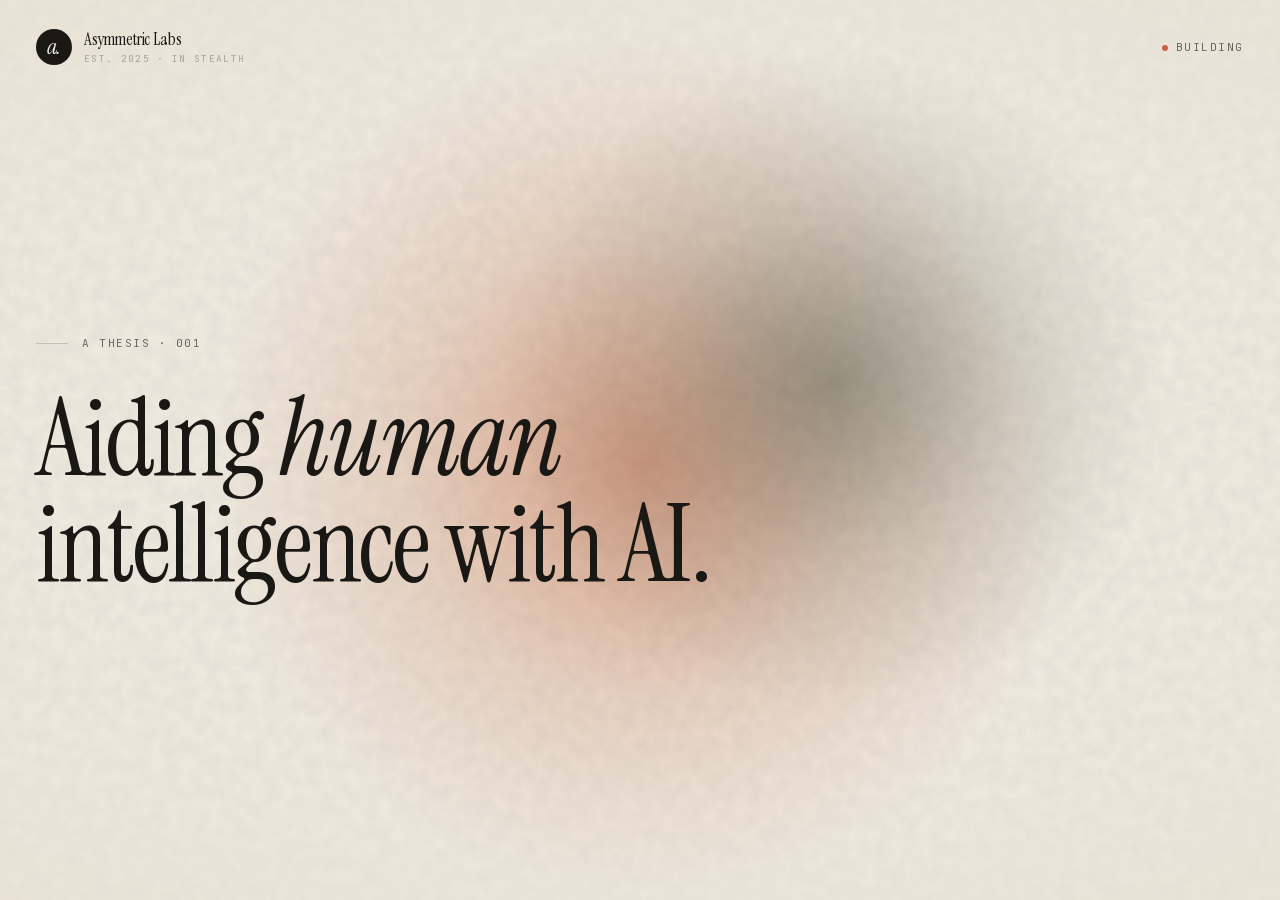
==== index.html @ ad16bc93 "Add initial landing page for Asymmetric Labs Co-Authored-By: Claude Opus 4.6 (1M context) <noreply@a" ====
<!DOCTYPE html>
<html>
<head>
  <meta charset="utf-8">
  <title>Asymmetric Labs — Aiding human intelligence with AI</title>
  <style>
    * { margin: 0; padding: 0; box-sizing: border-box; }
    body { background: #f1ece2; display: flex; align-items: center; justify-content: center; min-height: 100vh; font-family: -apple-system, BlinkMacSystemFont, sans-serif; }
    #__bundler_loading { position: fixed; bottom: 20px; right: 20px; font: 13px/1.4 -apple-system, BlinkMacSystemFont, sans-serif; color: #666; background: #fff; padding: 8px 14px; border-radius: 8px; box-shadow: 0 1px 4px rgba(0,0,0,0.12); z-index: 10000; }
    #__bundler_thumbnail { position: fixed; inset: 0; width: 100%; height: 100%; display: flex; align-items: center; justify-content: center; background: #f1ece2; z-index: 9999; }
    #__bundler_thumbnail svg { width: 100%; height: 100%; object-fit: contain; }
    #__bundler_placeholder { color: #999; font-size: 14px; }
  </style>
  <noscript>
    <style>#__bundler_loading { display: none; }</style>
    <div style="position:fixed;bottom:12px;left:12px;font:13px/1.4 -apple-system,BlinkMacSystemFont,sans-serif;color:#999;background:rgba(255,255,255,0.9);padding:6px 12px;border-radius:6px;box-shadow:0 1px 4px rgba(0,0,0,0.08);z-index:10000;">
      This page requires JavaScript to display.
    </div>
  </noscript>
</head>
<body>
  <div id="__bundler_thumbnail">
    <svg viewBox="0 0 1200 800" xmlns="http://www.w3.org/2000/svg">
      <rect width="1200" height="800" fill="#f1ece2"></rect>
      <circle cx="540" cy="400" r="180" fill="#c8643a" opacity="0.55"></circle>
      <circle cx="700" cy="380" r="140" fill="#3a4a3a" opacity="0.45"></circle>
      <circle cx="600" cy="400" r="64" fill="#1a1814"></circle>
      <text x="600" y="424" text-anchor="middle" font-family="Times New Roman, serif" font-style="italic" font-size="60" fill="#f1ece2">a.</text>
    </svg>
  </div>
  <div id="__bundler_loading">Unpacking...</div>

  <script>
    
document.addEventListener('DOMContentLoaded', async function() {
  const loading = document.getElementById('__bundler_loading');
  function setStatus(msg) { if (loading) loading.textContent = msg; }

  // Error sink persists across replaceWith since it's on window, not the DOM.
  window.addEventListener('error', function(e) {
    var p = document.body || document.documentElement;
    var d = document.getElementById('__bundler_err') || p.appendChild(document.createElement('div'));
    d.id = '__bundler_err';
    d.style.cssText = 'position:fixed;bottom:12px;left:12px;right:12px;font:12px/1.4 ui-monospace,monospace;background:#2a1215;color:#ff8a80;padding:10px 14px;border-radius:8px;border:1px solid #5c2b2e;z-index:99999;white-space:pre-wrap;max-height:40vh;overflow:auto';
    d.textContent = (d.textContent ? d.textContent + String.fromCharCode(10) : '') +
      '[bundle] ' + (e.message || e.type) +
      (e.filename ? ' (' + e.filename.slice(0, 60) + ':' + e.lineno + ')' : '');
  }, true);

  try {
    const manifestEl = document.querySelector('script[type="__bundler/manifest"]');
    const templateEl = document.querySelector('script[type="__bundler/template"]');
    if (!manifestEl || !templateEl) {
      setStatus('Error: missing bundle data');
      console.error('[bundler] Missing script tags — manifestEl:', !!manifestEl, 'templateEl:', !!templateEl);
      return;
    }

    const manifest = JSON.parse(manifestEl.textContent);
    let template = JSON.parse(templateEl.textContent);

    const uuids = Object.keys(manifest);
    setStatus('Unpacking ' + uuids.length + ' assets...');

    const blobUrls = {};
    await Promise.all(uuids.map(async (uuid) => {
      const entry = manifest[uuid];
      try {
        const binaryStr = atob(entry.data);
        const bytes = new Uint8Array(binaryStr.length);
        for (let i = 0; i < binaryStr.length; i++) bytes[i] = binaryStr.charCodeAt(i);

        let finalBytes = bytes;
        if (entry.compressed) {
          if (typeof DecompressionStream !== 'undefined') {
            const ds = new DecompressionStream('gzip');
            const writer = ds.writable.getWriter();
            const reader = ds.readable.getReader();
            writer.write(bytes);
            writer.close();
            const chunks = [];
            let totalLen = 0;
            while (true) {
              const { done, value } = await reader.read();
              if (done) break;
              chunks.push(value);
              totalLen += value.length;
            }
            finalBytes = new Uint8Array(totalLen);
            let offset = 0;
            for (const chunk of chunks) { finalBytes.set(chunk, offset); offset += chunk.length; }
          } else {
            console.warn('DecompressionStream not available, asset ' + uuid + ' may not render');
          }
        }

        blobUrls[uuid] = URL.createObjectURL(new Blob([finalBytes], { type: entry.mime }));
      } catch (err) {
        console.error('Failed to decode asset ' + uuid + ':', err);
        blobUrls[uuid] = URL.createObjectURL(new Blob([], { type: entry.mime }));
      }
    }));

    const extResEl = document.querySelector('script[type="__bundler/ext_resources"]');
    const extResources = extResEl ? JSON.parse(extResEl.textContent) : [];
    const resourceMap = {};
    for (const entry of extResources) {
      if (blobUrls[entry.uuid]) resourceMap[entry.id] = blobUrls[entry.uuid];
    }

    setStatus('Rendering...');
    for (const uuid of uuids) template = template.split(uuid).join(blobUrls[uuid]);

    // Strip integrity + crossorigin — blob URLs from a file:// document inherit
    // a null origin, so crossorigin forces a CORS fetch that SRI then rejects.
    // The manifest bytes are ours; SRI protects against CDN compromise, not this.
    template = template.replace(/\s+integrity="[^"]*"/gi, '').replace(/\s+crossorigin="[^"]*"/gi, '');

    const resourceScript = '<script>window.__resources = ' +
      JSON.stringify(resourceMap).split('</' + 'script>').join('<\\/' + 'script>') +
      ';</' + 'script>';
    // Inject after <head> so the DOCTYPE stays first; prepending the script
    // would push the parser into quirks mode. DOMParser always emits a <head>
    // (synthesizing one if the source HTML omitted it) but may carry
    // attributes through, so match the full opening tag. slice() rather than
    // replace() keeps us clear of $-pattern substitution in resourceScript.
    const headOpen = template.match(/<head[^>]*>/i);
    if (headOpen) {
      const i = headOpen.index + headOpen[0].length;
      template = template.slice(0, i) + resourceScript + template.slice(i);
    }

    // Parse the template and swap the root element. Scripts inserted via
    // DOMParser/replaceWith are inert per spec — re-create each with
    // createElement so they execute, awaiting onload for src scripts to
    // preserve ordering (React before ReactDOM before Babel before text/babel).
    const doc = new DOMParser().parseFromString(template, 'text/html');
    document.documentElement.replaceWith(doc.documentElement);
    const dead = Array.from(document.scripts);
    for (const old of dead) {
      const s = document.createElement('script');
      for (const a of old.attributes) s.setAttribute(a.name, a.value);
      s.textContent = old.textContent;
      // text/babel scripts with a src: fetch and inline. transformScriptTags
      // does XHR against the src, but blob:null/ from a file:// origin is
      // silently dropped. Inlining makes it a plain inline babel script,
      // which transformScriptTags handles unconditionally.
      if ((s.type === 'text/babel' || s.type === 'text/jsx') && s.src) {
        const r = await fetch(s.src);
        s.textContent = await r.text();
        s.removeAttribute('src');
      }
      const p = s.src ? new Promise(function(r) { s.onload = s.onerror = r; }) : null;
      old.replaceWith(s);
      if (p) await p;
    }
    // Babel standalone auto-transforms type=text/babel on DOMContentLoaded,
    // which fired before we swapped the document. Trigger manually if present.
    if (window.Babel && typeof window.Babel.transformScriptTags === 'function') {
      window.Babel.transformScriptTags();
    }
  } catch (err) {
    setStatus('Error unpacking: ' + err.message);
    console.error('Bundle unpack error:', err);
  }
});

  </script>

  <script type="__bundler/manifest">
{"aa128a3a-d4de-4076-a7ab-97e9163c9da4":{"mime":"text/javascript","compressed":true,"data":"H4sIAAAAAAAAE+y9eXvbRpYv/L8/RcW3Y5I2BcXO9CxSKxlFlrs18XYlOZm+bl+pSBRJRCDARoGS2Ym/+33OUisKlOw4PT3vO36e7ohAodZTp06d5Xd2Hz68Jx6Kfy+Lqaq0EqdKTlt40sAfWa6uVVmvlqpqs5/[base64]/gLfR5VlQqH4hvTV1D/n4k9lydVIyqNL3ASulFJpe5+JZ/DN8OuIrBO6+HUBv3WxwI/uOXX4RW5cwW4wIZLqI4ED9/GI32730YwoSMhTcBtpM/i8FaK6Hbppi2g/1794S4lg1RwQ+q0VD6QAwe/2v2dfaY3u/[base64]/er0/PB5/2cwx7KMv3p2evjH7c3NGjlPtXd2fnpydH7x4tXT4/6PaSkvlnWuOv09ffXs5Pnx6ZYeNzUsVpP48oeTp7d8eQ0rGn959Orl+fF/bhnstK5a9b4z1mevTn88PH16cXr8bMtE1c2NbPKLRs06c/Xm7DWwii0TtdYrYDK9Xz4/OdvSb/P5RVnoTu9fHL941f/pUi3r+Ivnh//nz/1flPJvm/iLV8+enR2dHh+/7P+sns30tFGqct++OPzzd8cXJ+fHp4fnr04vzv784rtXz93HRasa2daNKf7s8M1/JkoP/v3fTckBFLWcZa7aE37xrBou5Wai8PekVMRlhShmInyBfLFal8jPDJsNCnzh8WJTjRCNatdNhV/u46MP9/A/0G/3fVs34qBn2A8ehA29TRZ7B/0Ky6Wm5d3+PTu+ziiwFwH774wjKBwMKBooPt2Fc1uIh+J7pVZatI2cXtHZp8R03TSqgkNRr2Q7Xagmw7K7Pnc/okJPbRk4L7A5rhoq//eialVTydI+gJGJn6mGermqK1W1H/jtLv6XW9/D/kJ39+/a3wl0ZKDhdJgV83UjkaT0eroQUotFfSPKupoLWYn1Kpetogr1ol6XuaD9mItZ3cASFK2olMrhEOof/HfQ4BG2ZkffNrLSBbQcjSD++HDa/u+1Wiv7ZTDwMU3lrnjDJ1KjVk2dr6dKTNRCXhd1A8O/xDGr/A0OSF+CUFOquZxuQNJQGVGUxo4W1fw5vtoTM1lqRU3kRX4GNaxLRW+pKi7zUfNf31SGVKjsefwSRDb8wiy9uFnUZgXqm0rIauNeQlnZCtnwSnFV5UZMFBz4IAW0zXraqrx/jV5hu78pbdomn6rJes7tPmvkEtf2g+GF/PHx+7aRZ62cXpkiZmNaLqhVXGqo4U+z583O760RSxsewDuePkr3M+u2KA5cf8LWXft36wH1ASYL6BlLiWK5IpmI9mhRAW9WuZhsAopqFIj1QFT3tvV+rsxqU+1mSm/5Bgsf5rmq8vUyGK8bKiyc5koHAxzBYZ4DD1EwZtHWKzHDMd8s4FIBL2hkQOtEp9eyLGBP5fe4UmDx6ZkbeXNLzT466JlkO7nQp6cKdn2rSGZWbkLNDO7olZoWs2IaTf29e95A4ZU4uOMs7/ujgS+TfYcXwxGcgIOBI4fw5PKp1R1Qu2Lnc/4zG1VVcAKfTeuVOnx9AqsOfA4X9vj9SjUFTk0pjhoF83l8DUv5J1nlpRKHr0+yoJojOV0ovh7YqoIS5/Y4OG/kFKjBb/FlLa4q4HuT9VyPxWRtTp2VamZ1s5QVXEGVbotqHg6AePWfCqDecBD4Wot1pVv460Je10UOd+dnsizhFiRmSrbrBi/Az4qJami2dbuezTJxUrVAMnjmUFNED2JaN0os1XKiGryaLeG3krooNyIHYhGazhHoK9ZYaL1WGpp5evyDmKyLMtdZOAykstTMnOMBc7Mopgvq5FCPTAOKqVrc1M1VFnDgM7zwnTBn15bvp0WWvZ7n48433km/1/ei+xWePXvdR/bk8DoX9TzrPVDSL/ZvqakrdKQe+7tvshFTWZpruNKw+O2izjW8keI7OVGlWJXreVFl+AV9dlKJ16evnoohyFGVWMnplZwrLW6KdlGvWyGnU6WxUiIrcwrrEV/x24XawJkvSjVrQXCzD4pKt0rmuOKWV9/IphriXmnj49GxIxDqhkAkFyVuF9nM17BndVaqat4uxvAEqAXUD4dNIzdDLPmNeCy+pY92xGOxJ74ajcXFldqIA/F4n/76A76nH48e+UxQYK1vsdSOePzObxifvtu3ZS1PFGLVFFX7o2yqopoPBzC+wVjQCKmfo+hcvUf/s1OimqZuPm5Ontx9Up54s/IkmpYnbl6e8MQ84Z+9U/MkPTdP7jI5ONK7zI4/PUEVJSgoowqMrMiaqelCVnNUMIEyqqznxXQsNvVaLFGHeSOrFsgZVFHmO7pfoIBal+rHol3gkflUXWc3NzfZTxro+kaVZRYszlZB8iO4xL5XnxFe7igGDUfBuU5f4/15MAqJZylbOOAHX+qBWymmGPgPaGamsh2+xTrejQJ5RemyqNqdvNBwCuxU6j2o1ypFauMdwxR2tZypHVBJVfOdaa2aaSyyQEswv8+oQ9z0Uq48bWXRqqXfeRY7zrBaems7N8LT50g2arYu98TpS+/WkSu4IWpRV0QKq0bNivemN2FPsnWlF8WsHQ6Y0vbEQDzieaNGflTI/CropCyh/roatAL1qatGyRx5aCZXq3IzYg013n2mEsoULTcMvLpR8kqLk+N/2xOLtl3pvd3dedEu1pNsWi93Z6xi38XZ3aVzeffx1//8+CtXx12XpKp36CYK/d4p6/mchRP494wnHfR5bQ0XKup/BkfJkPfDW9x078Zmf4yjuRtFNxdY57zIYSLPWtkquqE+q5s31bJeV63K7XWNL1zxAfGyrlfD1XpSFtMTkIuqqRrj6aaal57U7e/DC3u7RAVQ+HHmvfQ3m726vqQ9G1Ty4IEY+g8y0K+UcoNlf/klKJxV2C0Qm+mcLqV2+wyauiGy+h7PorDdR+J+dl888gYY7Ok7TuVb18K77u7pyPJ06Nw/[base64]/QSfwVBz+hLAuEZdgn1JFRMeUqTo4WaXmlxs1AtqPzqBtcSuSEOUxetr90ptF1jq2VZyUYujZoF5vhDtLlQbVSYHzfKnrBwEXL1MBf/eVLXpZLVB3HerBUQOLc4ptuEqKGnN4VWXheausXrsX0yK5wiaJeVZi+onj1PLxB2tKOCtfc/IT6M78Vz96xupkq7lcjYosnarwp5uyiq6/pK5TDFFVB/ofmKCARoqpqqppVF1W5oS90olI8fPqzq9uFDoEkpnr56QbpISQyZPzU1/BnkF7mxc4s7FtcRGwbxBpql+nW9BLpXK7C4gSKhZdWf7Y9Z8YHmfbGQmgQnUOqsW3GpUdCADXgjiQPgHsnjjuGc3BRliWVoNsQlTZLdFESll5ZFYHkqa+q5tH36sShL/gCty+7N04IVp5dxLz6WSmmaaCUbRdfTDsl/awjpA44d7+JHOAlCzlrVhBuHiKS7cb4lceiDx2MEnBZWGytLuII7qmUWRd03OoykCpQoX1XIIpBcrTK4ZwuM7UhS56noP3wHM1f9YNS7Z07VqpS4a8rSDBAJLBOH5Y3caBSXkG7rxicyUFCskRKpuE/3vE4taHjCs0FqUSzhu0mpuoSpGkWnl5ivZSOrVvHCB3UgLcJGXi5VDg4M5cas5VjwFUE85HswLFTYAyIEXkMcGF27cbcyn4FZqMscFIvrTj9/E9Il49kHpNBStQpnWbxU79tofv970jqTGY5qK7H7w/902m+85rYQ/5kCPxih1xOt2oj6kU3imaHeF7rV9lpwAXeUoprTChXaVGaGz5+yvR3qX6oGr7cgMbRqvgnENHktixK1gG2NR4CpjwWjAlQ7qKUryPC2BprOxPmrp6/2QKNaayWCLoHYZS865hLzUOTrhiheYYf+vmS9kk1byNKjan7Cp1lbw47GfuUkCf5dqP7lb0DqZ8wit5G5Px2fTuWGGQ/8+5w1mLF0fiBe4Rpk9Nu+VstVu6FX7k5HbfIHs0apv6mhV3C0H4vE36GzEAryC1WuQHMNwjDMG04+kT1S5cy/qfjisZ0mK30MgfY1Xl/B9WTMC9mYSUF+jmXg4gj/3XfP+SO8tOFfqAs4CZpH6YmIQDRqpscoBcO5wrMmRV7MZooMqzRJJfQgu+cagg/FgT+RTutQwPIWf1N8oZnJddmaUaBMhY5xSpairhQ4ZejYRGc0XZ6FzrZsKjqwVf7yS/KGYdXNdmo9vUGhQ0ustaXa1d3GH2PpwMoD9CmX+khpwJm1P5ck8LnlgNt7aHX6vkQOHW3WldCbarpo6qpe63Iz5g6yBh7aVWANW6OyaqIE+x6Itp7jdTATOKFTWZnjBS479YoUXFSbZYt0ceEZUu/VdN2aW49hd9BL00lUDEyp7Xv2zgFnce4PnFwJPSZpT7rcr21sLw0TxfcQYe45q7oA9lxRhdCX2RrNZUM4D4MZGmXipFOPVRSsV3hmWppz29tqulHBCt0JOcoIDmmwuODCapzRiXJ7nuqbNfWSNtxDe/qjTsSOHpbMGyCSVKOmqrhWr5E9wVafqFndBL4w0TVrjLcmJEH0zgx6DK8MS7O3NtDtTJQhH+BY7FUJnfVWKzyGf3GH523nce0NsuWNxP+Ml0x1l1Pc+Bm40/wjznJt6NI/x31dQqxpgAMlzesslftOCOlT2HeDYzexYLa+SPsdd8sEjsTRa/SfcGd8u2jqG1z8Y9Ty2aN9mGXZaE+08ooUG3wW1TOenGvZFGSObmujfwJlFGnYnIoWBUhiatvryZww0TlvskjCYbflPmEmkk/Co+Uz6Wo+WVPD3fh8Wppfr6PxtYy/Uj/zSdqZhx+5PZncWDMJJ8WdNmjPDvXUFcEmjbdliiA9TQrTpEeFHT1ISIhP1apRoPfOQcTX5mCAv62zOt4AQdeOkm4xNQ4b8EsRk9dFNeWpB1ESqZjc2eFWx00ArSxB1hw0Cld3XrNf/bK+preivoYwC2LlVB/4GTaVmFhRG3xIWAV/o5yKfa7aFkM0YBtI2OjoZjnQLAI5Jz4n6qPlx84ADvrAciVPQ/t2YH8Mxp4JYCmvlNBweMPmATUxnMogME6bAuUSjUTHF1TRqL+ulUZpl40AAZmSch7qWjUoCoE/DASNlGB+ywbvxlYf7OsT3oYX/jHYdCjigs5rDGYBBgmWPyvv0BjEUCtFfbmzYe/rJ1//8ygbvCNGuX/Pm0pYC0NSRV2xbTKgaBIzyXRRVLPaHQN88aJaXrNhZJjYLWPhV+JMR3PV7iW97MxFcjj4UuOZAtvWLTw6kpSyqMR/yGt5hmsXEnkmvtQD6u/br97xH4/fOWuLcFp6G3bjOxjwf0f7waRZH4lZhXfxoorI0Q0BLWvBu2wh9aubyk4U1THyR923IFx2HLX2lh6/u9XFwa7J0/VyuYGJDq9Z+NitlzhI8byADx3V1bWqClVNA+9dEKLM/VEvZFnWN0L9dS3Lot2IKRiLcA710Ru7ub1uvl436r//[base64]//[base64]/WzzD9oUdSUZZH7Mx2DvSRXom22XiiAjg/0LDMp/yVk2K6XgjQ+Slo6cRQJTzgnDNJvyjR267zkjyZ4U2U3MbXK4HKx8lGzGqQBwoKuXJbAi+x6BQ4xqIDuM3KdqBNfQu5WqkK5HqoVq/BxUflvl6g4RhhWlrnTDyUoBAG4WAsrtTGBlHBFVu2bVNM1qAEODo7s449Y08kGAvVTrMRcjK8YFOtbVPgRcvUho6IYLtCt0/zPe18n6OOw3HfoCYV2EHGNZkKgc8taw0+9ssl71DtaUhJt4fMz1UHeoRLovhLa/ayc+gzY5423q2X8Xa9zMR34Jhdbcz8YssgLUlTHXGmV7NLNLO7jfa6KZZ4NLy7NPpp/[base64]/iyQ43QS9wBoJWjLhRMukU1H7NcD6OYwCqTHxierXM0caJTp6lVfIc9jqnXbYYx1NQoo1ubKFABURV4JF+Ket2u1q2pzxh2b8jTDY+EIRHk2B1Fr+HQfooqP9rTbPwgnYmzX/E64H5ZGE0a1gk9hNJ7yEmEbBvDPopqtW55YojXQBOWG1a8l6VWemx843BAPBLaEW4InmGAwC/cJp4q3daNHxJ5g5MFn7nJNAwzXslf5WXtnROOp+3HsQZIC9+rzbYjwr8i9519/ulErqSDc9omZLyBGIqCFLIVnAh107IQIr7UGepHSDVJy7Jc6xZNH7i78sQWMv9Zmw0E8wqum5F45KsQzLHZexQTfYJIOmxrNDmzzVzTlmqbeg1q7EVdtxTBukQ70OiWQ3iu2h8bWGRUqQzrdauac7xnFVVl/rzBEoF5njynnZfxgbCf+t7HXuS597Tj3hh84d13UEHCXeVmbLdiJ2f3wspgLH0Z6cWviAIPxLf+2MC9eQgOw0HJR+L+6L7Y8wvuG9kNQpZBUgPbHcn8RP+NghAFwKvYhdhG3033WVMvKTYuXocj0i/gOuCtNrx0tYkxD/ibge3Ry7pV5qCE3Wj6YcKlDDOcq0o1yLMh1oA0r3BM9XZ3OPKipDo9j76AZQjGYGxK4iC2AO3uij/hkVLX7VigqqUCrWXdiJ9gqxUVBrnS8EOq6eAr+OyArwP4GWCu4IWgWkOQ4SDBEk7JeJkTH1DvV+SSwOdmsWWYI/YON07ScPSXG+dMzmcn48vMOJQXFarW5uT2Z2yB40nbis+QoozW3widiUo2QEwsXX3wtb4pUPD3F1jgqZQCktmLmdzgmUGRsQzQ+9aDrul++Zpwa5Lf+RAyiS8Nfkzq2xi+pvv5GWLXvADommQFPqZL4msD6LL1W4vq0l/Bc0B04Uq2LWUHkcRfsux3v6MP/G3gdcgHxnFdMWEoRhvqqCLoasTHjNsBbJDsqK40iNID7+ALV9BB+cQNGxSfO7dsPsgugj68NmhA6T7E4D57yXb8E5OUkjiv5LE0FoNnhP5zSuA/qXYsDE88TjxF+ahL7WsPfoD+wfq7j77o8Neg77agP38f7vVMZh9Tz2jjw/nzAgCD0kO0uEH+EMNewYABQChQzEary8svN2Utc3EQls8u+EX3C3BF6xaHp8H0xcqQu80CVDPkpkejsHGrF3kfL0Li4HJrkFyPW7S2M1mWIBSu54vUMZJC52HVmWc9co6SziYdlnBQJMdnx6c/HD+Frfr6zCq3r9RmDzU+Y2525v+8uAAkuOgJQuDRM2OYxpBSgJKQJTT8vdqwyepsgXc5792pmoXvOOLpcFKvWX4+VTPteXamC1jHv1AmXkj9A8gcoNYnxJ/UfSOcIxuGCOH64Ic9GwQ3Dxgd26ntfM9V69XwVJHpuG6iaqCcR7PQNtf04AHXaVwaeVZCwksp7zzDZIJiqH2wSCFDCcya6an6Xm0+daqu1OZzTBVW8182VXCJvGWq6MX3agOj4Nb/iF0y9snEDcnEYyLhHhqHTgrNTJm7fw7G/kX/fgrH3V/ON5WZfywyf6n3xOWV2lxaj37UWWTivNmwdwdDMhg/nUZpMOeiuFxU4tLO1iXj2dCkQtwma35BN+ZVhG64cM5hFXQhh2sXe6xPF0WZO5UGxdLzhQcUWtAR1OM6ayxWRN0eGmMS3uF+0lndzHfLorra5enZwXUaDcKV6qUTnrPk8kVUGIRfpp0hmEaQzp3nA/o9JFswDiMWsmxSOoZr/BFSFHqqZr+eQk/V7KMpNOLqvRQalbuNQhs1+x8K/UgKPVWzT6dQOLRupdBTNfsECoV6Tmb2AD+SVVW336nDdVujGwmo7racQ3xP8o43/+ILZ0QHUCczjrwPHpjvSKDZWpp87V+CHgNOheDD+KiLI/t7hc7+1tgHItxZaZHnbdDcu3CT8bZx4vj9L/V9vPPJomLatiYtfMm6jzPSm5JHjvODsQ7sjQI/v5y8UtnpfSl/[base64]/VWbdgRGQy7h/op5cGDWGmBWqzIWcA5G220CSsVlXeTFDz2ZgznOCh6CRMuxayjf44Qe8oHYeIu/rPL1Sm/[base64]/L07riRQTeO3pVgk0QrQFX8dQ3srMgBQWi2IZ4pO/uDKzLbcC+BWT52jX3HRnU/vBdpaqJwrWsSkFRQN9S8h/9vakJdw5UTb1HZ0DhhAke+xzFErvVTNa2bPLKJNkqvAO4dDNkzw/xtUJzyuAAoLWqC3LP7s+O/x+4WjMkJizUryc/JAT1hpGBxrXDjrCiEgS2ixhVRvSeCEODGT2GkcOi4LYi7j2JUcUA3i9r6LWbR6nJ8F+/C3Pil/ajk1Qu5EjXFMxsUPOM/hie1q4l8RyDEEEzcXuIFoarroqkrwnbjD8y8XVC/UcXCxn90mmcvhmoe0LhmZzryCSVcSnDphChv8qeFj12f2sRMV3W1o9BZA30ThsQJjavUmN0OSNp2NRXVtFznCiIQm40/ImgUQhdb9tsfMR8k3EzCZoVjyatqXtVwFBZtZs7stKgcztEYLwoE5DrwvdpDydiDVsZ5tiPtvLppitZJ0+45Xkcc/rJwsGR4vgCTZbYI5ADQmrjsbsfebVhjMUBJ9zOPJXrBg4GGwrGc39SGCDULMpSp46b2zkE+LZ1viMn8oDzaQIfzJEly5KJqyNZ/o8QC3DALPmB5QMTo7zxnOPd/n1nDpty8+SheQRS8f0GIwuOZhums2d9eKm3nZB0al+mGKDFSLskRWNQTSM3hyB6u8+JaVc5K/DBwD/bF8LyeanqwI1dFtmiX5f8iKvHOniicIBCM+Ag2mke80jeq8o9bmBM0s9DZo1UDtx/0ccWthd7wU4vbbD5xCml6RnCgzlrAvuWdZ7h7Ow9pJweI1QgPTajynVBMVtTGmu/QuXMmDryriXczieNt7npLT91REh3y9Mt+h/xWe/yFnII2aMv+SXOMfkiuaAeDjmc41AAc+Apf8S1litgLC5ma7Gq4t/zktkqwGBPSkv3FPRkKyInEVfREgu1BpEQCgRkAxhsZsgRuGGpJxB009ebrEag+vghtQXFEki0bKhiwZ2/Ny3d2Otyj3jsrgmfyVjNizZLc/8B9FwIBOfbdRJUDPgzeFkCCn6kGoPXqyjnbAteo1A34apRlTeFg/tQZaHhU0nDLzxG/NgFpK3bEE3+TReUPDsRjNxXYSmbKwCzwn+xmIRTAyyXq+cavxfYLgzFMyEf0iWPtNuKsEAfiq31RiD9Ew9oXRYil62p/W4Q4uoV4JByOrt0mITH1HiTxIeHa2cYP0rNG8S2ORk6Vrstrhz1CN/PQV8JEr2dc6LV/XbIBjfaNNcV7z/Z7N1a6Tmq8Q//+5r9tq/gV32HDdF2igNX98gtw8VgHGXry9bseiW9vdzYavKkwVH0g9tiYH0wBMOJgoB9nF0vycKg3GpX4SGvG3ax9vuBxy028V1trbuddh9eyrtRhlTNkGBx5dZkfG/mwUjffu7mDVavUjdMQBF1z32XUS/p4LLwX2Gfv9wX1P3hitAreM9YweI98AdC4HNiedYCTjkrk1VtFOg514l/SaJ4BbgEOP4BR+RQhD1reIuPBazOBVirvk/KA5KxSxcsS5T9L7OwY7+I+K978tgn5AlQJht9ap2MZ6mIJBQHU3GA7Ujmi3ZoeIFZvGD7YEU1fNcUcIAv43IPTclqvipRcylGZP38Yi0jyv7uMS7KW+dzKWU6sVY42KaULiFmEh831I9wAwROZtD/2ZeZaYnlN+bRNNZLUlajTXwOMaajYk5PAXVrZzBWjVNngFaccNEIHOK7ynGqvqXoiJ+QUSu4IrDekVEte0ADc1022o64kr8KNSUuI02A0oHZQY+g/GCRhYiEA5Fo1Deb0cPXWnMBIBXv781wVYKpBIQpKL9DZl+yPPHMK6JVsPP1a6nZh3piO9vLUjiDyj3B36BXZeS0UwWuYlzpAn0/KGh7TyYwc4//ukWdELM30ftOZx3+Ma4OjxT7ZiVOWukF+0S9ZiX4x0S/08QKYldx/vqWi/kuP7wn4Pxeg/34XoNvvKP3ypAoktjtZeDrS1Q+qKWZkWrFQBs6yGRg2P0p2KjRqqH3pyeElGXMmaxxuAVG/pGKXvf3yUJRCCa0gfm6FXIpl70bJgAGS4RciyDJ+bLyk3SPrE4+fdA1Zgf/s2fHrQ8yvCcw/Gxjn1bM33wVv9gaBMvNYT+WKJF8IJcLDQ9cM7gUeBCYEBy1tOP8FYUfdS9iQ0bjMoonCmi1KnJl5UxDNalQEPkrBpdBr/26GRkN8eqrm6r04ELtvD/be7c73o9fN87q+Wq88y+LgYLAnBgdfDYzWebCHD54MaAfENeR06ooD7B2bqoZe42MfQwh8qzshKkFX3mIZ3psfwovJ4HdwWAftdvYQAQyfg42HskQaFBBy3kIDNTqeSM7dALwXcr2Ihbx2xmln/Wc/iDgzgu/K8ULiwRykeYO4ZA5XABnmOFyNv+w+gsXoruKb8LMhxT6Em0S9b+1E9zczFoPfPdgddLnMHzF4DP1DkIpbBlgGcGcyGqNm0l5F2AFOAgZVj1eFKXpo/6KwWrTOsAcSIEqjL48jY1sFmds/gGCt3osT/H+DNk2oI7PgcwukwCPv2TzekvkBb8yCYHrtVQxb9rALntaEmwd8BeVLmCOKRy44/YQD3ZuURZWXm8CfQlWAL+YOazL+EsL1pKynV2JVY5IfMFGRT9XxGWG5BdouSB3v3Up9fmie+wzRu551JX/KZVgW06I19B1m7UwL0l6do86ZGezhIUrT3fIo/gDgjGkavV6aJQp/nNuT1p49LbVq7wVnLb61CB7Dr/854V+4lKuTqq1DOWJMe31s2MZrTM40xqvuWf1MNl0ITQ9RxPgcWgEn1ETiilhBdWC0afScz85BMP+HLl+BnAB6Hoh4KwhGpvhFjUtmrlWeKJJMR03QiUcG59CyoI4gZ7Uc3jUw/tZLIRMKwumIQQ4XMv6Xe9FjDtb0w4e2tEj/MF1VHI9kKN6vyfTIDC8ZFCfCiCZfINjrK5SMX7xj7+2W6ESDhp+GIvAFnUuxEG3SjUOk2pEpwRUM6ZuRwTJDsEQUGRGBBt6NGbcaLwlwnEmGVUT4AgqGJodOPgsdhRpXFawVzeq6RaUKUS2tq/A2hZgD2sOef//FVxTnYPcZbQpQQjs561HEji+481+NxJ77Mswoy6hW3tR04k94qx+5XgwGkSLb9rDDJOFft4L06WxqwejE3UFSzRBwJa/XMWMyjY3FYODLTNNkkMvUa8tLoWdvXj7lJIZIMxkI5H0TGof9saPUZTG7JLxYPIPIWYcwWTR6/XLQG5ybBoJdzlRclYGVEMdnzwFfu1mDr4+u0WcI9KbW/5dj6ICGwensJour8qCY4C9wDaobzukFEsyVZkdJikMWea00nMYo90nvQHRT5M0JnqiQqu0L3rGYmc2+gTM4Kj2KmVHvARt/eKfoQhFzh64BIqA2A3gwqRmHnF8TrBHAxV+pjeZtvmFfmzGF8UtfuUKa02vVaHVYllapYVBn8xrv6gZbCLGEqUh3g9FhLB6J4WdfwF+3dOLbO3bIKgGNm7JG8YY1PJLZZTh7vxp+xZ/DmCWhBNYZDrInsYfZOh9Z9pzWiyJbylZrvQh4Qp/k97gjlWD17p5YcVC359yynrSNUkeImovaHNCO4S//XJnV6yo3EqGFZKdvPQW7qZ+J6ZYjxztXxKPg1u+JTeaQsXYjt5W36aFYmZZWRHlH/NvCUxqa7iN8ZzCS+HTkw7Hwli2YyUcHCRG4V/7ltjzxN/LyCoVAHHJLCFnPKop0ObG/3UwFhzWLz/[base64]/Uwbg+G+Jb1tFTfO2C/Ax+XF8WMn4Hw2Y8IHrgeZj/VRTUENHQ8tj7AsRU2M0JUJ84Oy4GcS8V6F4LxQNTVslQkQ3uHypiUtGazcahovLVS3iM+tXiguawMw71m9zlpHhtUH3HoG8Z4zgq641+GloYgkcHHKPbxp6llKVdeNQFK2lKuTAZmuxtI4RUlqYHTTckpJ6koleSZS2ZaePjBjdhybJgjo/JTceSOYfzDh9CBdvQB7zmETChXLhCwo2A0yDWMEYP99AYV6/+MTYNxnLk7Jo9c3aCjODZZzzhqWDtUXV+hZMbl6ZPgtUvJ43mUeMqW6MJlLm2hncyJMBy4fCDevnNS0tSKR/ioR7tFn9KlMbo4otgW9wHeWxMvAaozRWB7lkVGqndqpusPRIkP0nqBW3YB1fCbbAUcyq8kWUNLRjd9nhxkMiMcNt+hnMD5K1jXHiKLg++rR4/2STcNtx7jgFVtMAQytWhVl0+RyKYIZHM9X/wX8ywIvzDsJsG3ZnVzLKcL2Ob/aHzL9azDrPjdUYJnha8SLMcUSFCEa3Ec1WNI5O6k5FWWQar0DSegsSbyUT+lkeLlQ6cTHebwrATTGaZ6N7NsQjTvSGOom6DKbCd8251cwQcN59Br1A5JzuHm/JUk2tZWQRrv85gbR4a625YjzaC92/MHhOmiMyGY2VNOiYVZ6IpGG9kMrWxpwQe1PNfOwYCUwybBm0kaC8ZQWxXFW5rKPstkQiPRZjcX+xD/nnSGhXbTJTXAz+mkVRcyUd5jay26UgJ1wIVQGuDPsU1fyTFgtgGOxPZTA5pgeDnR6AUpJCAls9dbW0zXJd55ADQe7Had4yDiNzZJcsB0/HWydcWHj38HpCOIlhtVdrBgl36JS8vAzPpRdVH1ERVDPdijDh3jlTdSEydUIp00cKSlsxdqTkfMoJwoo6O5y61i4BfLnDvK6JYQoULrH0V5MTMasrfXDxEkPXkHnAGwau4cdI3qchIkphSXU1nCWrfqiLKhfVe0+tJU5VArUAGBw0LvTWL0ZNJda/WtJ9AZ+EUzc3H0tQ/e6MU/H8IdDIJVZYMqMchYyZgdy3XZFqsSjy6zk0zuVYq8Bc+wed0Uf/Pib9G0bYsB5101xRKR1oGwgDHgU40TJRsybXvr6KqiGH72sr2pk/2AHJqAfb3HC/0So6jBNREbtVyeanwmJ4DXPrSNj/b5O4DrDz7i54en535xL4z6zDz0OkORze1CFW5JOKEmbEUF27ZVhEth46IveFA/[base64]/82MBH5CvZ+a0l53t3701MXCvKrMx5E7gO+E4KicziY6HVdN/R6EA8rDW4f+8IYKWYKb1Y2rDz4AyFRKqSjbYlJAoi/[base64]/pATx1o2/WaI63ft7co1B1SZPB9oFAfez90uAwXffOa4EgXycrvJZqJTqOPIINoOEFFdx6T/1HfuIJCMLjelm4d4JPPNsInnzTEJ3ca45N4kE9uH2Vw3v6KMXr13HmE3je94/PKwOj6mkmNzYkAn4FJpY/SO7Gq3lP4UxmW+ePvxLC85j6JYZnvb10wL57219BiJxlIp6EOKSZzi/QSRFLW6bPDnvFBfOm1cSkwE2o4PSinVLVQsxmcw7hm9//s4D21QrSnvGD3j9qoR0yK+3Zh6wzjsQdf6kF2P45X3kq4feJcbMmNfYPivxhS51aRZVlQuigvys0kvoIxs5uNS6AoQhQcmxYhntMDEVJfFNUes9FTvrEE3q79xZ6kvGJDagwCP95UAPxeyLL4mwKz8s5j46v/mtM8s06eENwwwgzKPXbPfiIVxgEHS1kSBpz6E1t5Y8HlPT0KPwLQKNmuNZpKgx5FkVFkh7dfOfuLKdEuVIUOcQdYeMjwSRAtVrB2kmPE3rfkqBfDiy2L+YJTsglVIMSdW/aBtmSBYjj4eCJsLsA93ij2Ly08TQBm0QXutw4mGqPZQLMACI/Um7ZYAoaakYltzIWkjH+uSkpgZZzSaFLqBlPSsV4Pw3MZldaVMd11w3R1qgqTEc6K95zgiStvYMXXNgmZdDfy6QaywVgkKDPxGfwx9IJbMP/oqyCuadvqG6r75RfxEcRhFvAO6yycddHQciLhgnnrGrfEny5mjZX+gBPuD76qG8/Vf7BJsZs5OSn0NpgUepQuZicFR5qYjdAx6qPGRsnjwEsddt4AYlC6+wzRNCt+fyMLQrXkG7QhWb9KUljCmkIy3paxq03Ge1b/o1sF7Fb7JaIKWH7ZmTp+5c0br2iiiJ0z072k+0XfdBkiDfmmT5Mp/slFQ0IMP+qPPWbpELj9HkTSsEKbmAcMBdP95ptKLospGDRQ8qubdjhCQyW7exkcXFaD53viS/2X6i/Vn+t1g6mUjdBR1vUVZqTaE3+pBH4MWJwQJQEsrFiS8g+goyhT93SKEVyUGUw2hikuYWVzBROvqikiAbpBDTABrngR5HGBIQ6HI3HwjRnGfRjGINv1yg1GI+g2uuEYMTbswhq1luVGTBrE6zP6a0p3XDftt4NxsGTbEIQi7PnhgHWBAyDWoJL/WbXtq3b/7pNuTJlecYM5kIwVImkiKbZ00xdif+HADtD3bLIgT2P5I5pSWHVMmnm0ghhVPi+lVWQTn9gLeapV5lLhPZQVqGtOsQp9Oqfgrz4Nsc2NZCvkPu+ZztsX0PpeLB6aJgNhmJj8qqnzNU4OZwi9QZJCJ3y+gvDNI0SM7YJOeNy6qVcwIh1dBm5TPZqZ8FWPfhvhLbGbB8C/8d3tDpkagbjl8lipm6c9uBnCv9CDRRLpjQB6Ttru9R12JOLkiEu/J5fwgu/wUIOHQUx7ORPHJD2TL8OGNq9LyOrKk7uh5vtTPnag9cZSzdk/[base64]/OhisulWtaXRAl2oV0uBkjA4MYAZZFaR+QnjV/hQ68QvvedpUM/d/[base64]/k4IfY7n5CvOtWOPmsHU64oAJboEV33ZSbj0nTf7RsJfBCRmfjx1dPn/M4Xn7JowY8357JxDdoUDdXFQL1RQticE8Woplx+se+DxKyC4QqoCMAjM8B5dyg8QPrjfAB/CszMIvv1tzzHtVTMmHS1Z1tVnWa+2RY1t7HaPY+qgHJn6eroXcgx3dglMF5e2mu089L6a0Lc3gyCUJMxPoqHOY6CTujZcGXK/nc0x0IA1eDd1Aw1oEx896zNygqSIA68E34ucsy8JD0miLryBRPQTz4Yr57pKcGsibWpNqQSNOHppU0MX0Sm4y/[base64]/iBOCpIn6K723vbRpv1/xzNZfTzZ/IRy3x7atnz86OTo+PX0bfnU3rlTp8fSLcoyM5XViUUvfY6a3NKLet2b1+evDAgfBhN6G0+Swle1q9hkWF3iagbisU+NBtK+h7YG0rF5+vUNYwJsjhyIyZcsEALpPJG8OaK2G3nodzx3pwlCbclQwQYquNeFbiTrBnJvmgV5sbBwLl6rDIToCdzc5eXMFkDb7epMsBZs/mJ8pHCVzTq6VoF4bv905/zG7MpM0VJLhfl+ok74fP7BBTOtTR+hpG+EpwETDpMyANkErddr7oY2SJCwDUuOe7tXchkxN3FhT0fDXsYOz2QM91gJMsJsZ8dyHPkv7YW6QwwRXPy575oz9BBL7+H4HwfwTCfwSBEHf2kPPO/ddIgS4LAciAcZ6CWALs5DH4vPKfHRdbSMEhB1Rcqhn6porcPo7grV15h3HdYZT+151z2rLIk4ri8BdgVSJz1J/q+oqSw2FEhouCLDAHloFbmtT5hmxbXmCqZaaUYA6tC+RlARSOnBWDwLiOWQ3JBSlVqtR1pff+UmGhx5kA7ygSFxGAZ1lohO6EwgAOhLujnvGt2+Crm6gEMdQclWBDO0Zc9RO/6okiVDjj3nG6LhVWi5PAX3zd7UwArTytVxvXFQMxiB4nqxXX0RfShnlfC1qEHViEHcR9RMt6sTIeVBDGgbk8J+s5jtVmqwX0+FItu+ACaNbyslZj7AYeD5yMGgkAkS/xN8A/r1tcYFaSrBboQfijRZn0nMsBMAslEjLIAe+BbNtUp+OJ4JGuqekF4GlKI4EgVKGuMTpOM5ilV75EFVII0ejoeT9OjrHWNjArClntbKPEjktkasQwLpmDghOXGhkfsE/Odw3Lw4vGsT2Zt/OOrEcZu+/1CkzkKSJLE29wIOJvvTjZXOVrgLgE9XowxaWaF22xpChVfK7Bo8iBamHuyFxUNe5Zl9VurW1Cy6JyWFNgbfY4KKnjbCc9/7sD2990qmhZliyGRsuTOcfK2GYxxsOTRgeDGAduryyb3ZowOnZ7xU2VIpOU16uncfbH7VzpP33czl2/B6vn13V8i9DtdkGWqC61pc7Ar2nIBm788XG7qrfxRMWp9k9Vvp6qZtjQfyE0Hr84bOb092fqzu3tpHs3M0MIAhV+dWeialNtH6OwMyRT2xicOPRnaj5Vc6oHJ5UGM35d/XZd2dpEqk/P5aZet79dh/rrTx5IBk3VQDh91r701Z7qyQuQvn+D+ejWm6SU5QqvINfqT7LKSzXEtAW/Bb3c3lCqf6j9w6025GA6ysLdquZZFSsg7t7Fnk5ub813ZAp76VR4/TeEj5suv8b0vFBSEK+zn6nlVM1Jysk/11ihpuQJt6mmx5xR+wx8vYZ6PdHTppioMWgoziq50ou6pR8YL2wefa6j8Ff0wKHv7Io/IcoEqguwdkRWrkuVlfXc8wUs6/kcJJN8jdFHIO3v8M0Zsi1SXYj9vyko7XpkMDUXO5uznHJA44D8vCJUUyn/VpQbVljeoBA7hfxGxie+rOduPcAGb9OCCSXnELKb3TP+eXSXlHBp4Hc8UvIjbhc1ovHweoDKKX+qVpiNxkZdAIDw83ru/zypZrX/G8Jk/N/Hxt/aPPhjU69XnQdHdVnKlSb37eDNcZWHwRymd8/rOdA3rqD3LLu4wPvhU/fIC82Ja3lez/UwpSaN5gB8DwKf74cRKGAMBVjVO87fZsfQDYIJ0T+eS0pYZEhtP3gNc+u9L3iqXQFEtnAFbnjuXQGcfa9E5P1uJ9krMjfrExWxKxSXDZYu+ui46hSH9cTYEb7Mz4t2sZ5k03q5O5NTNanrK7rg7xZar5XeffxvX/3bv4VImDads3d32O5nFnsd+e84a7dHQ/7bMN27uypE3poUucWowzxgvIsvl2v83rsQ9nl08mehzxSsOjuk+N0q63niKVBA4jEue+I5Lkjfc7uufQWOK/PKzYp3mXJbhAOhPm6HWF+XYCc+etRzxjeKrYGpDR1UsbMThHr85hv98xPsfzVJIu15KSvZRyFUAfOuYjbnK35H4w55f0RlwBR7ayP6/4jagIP21sbb5iOqQ37bWx9vt4+oD5no9vq8bfqxFdtPt7eA+/xj6z6uwlp/UxbR3cd/CHcxK5bCMjOFOjHYJH9TTc0KpHNWokrQnoGKjEww4jVqxsQMYJIlWFT0WiUgaX0PlaTF4XePjTHibCEblZ/[base64]/FcnTBImjwqNj8qefVCrlxyJPsgTjZuXuwBOrLBYeo0Q/7kcfVDd3vqkCPBh0XUOKsQk5eg7jzEN4xYhusH4vHoKwYLlTyXbDKTYiavjGFlDGE2rIQHl9tiXtUNJxlDghZfzCpycsW57DjrmKX/0DXs49qhyNqZCHDhGM4iBH0qf5tDB5bq9W4AS0VTl+aWa9bfeYGY+1BRr/XrBqChQAU8vQJvJOgs7qZsFb+JxYETwgowvs/O1Zi60lOL8IbW7Y7Pp4LJ7BbotcH+7rG1whImHPEZTytQVOLp8Q+h0cbaH1HDz0bD6LZ9zzIwoCk2Pmkr9tzWnQjoILgyBhTkMzljiWcCRX7nG7c6m4A/OrO7wNmXDE4V8SIQIS3sJ1dSN2Ho7zPYJge9jiF93LcTerZVMNwMoRlwHm/r1kV8xNEeentsj2O1kvqFYzcZvF34Q1P/DZBpG1HV1Y4RfRMphQNnEkjn59lXyXhbVwjOPwW0w1yFcOa3TVHgsDCKslUxpz1VszKVGJWfZ8mld/oZfhnAsTFv4Ehx0BxJAuezznTVhrQ+YYV0BoEJ1mXwcy2gn4JPFtEhLbpdxiUfi7fvwjnpObaF7fiBeB9O4r1tjcAp8fbdGMm4a1D8eWuXkSYROf0zdnHGCTZCgu/PJuFa+JWCT7JzXtdm1TCWPU1NWgJU76jDkZxngMvaZXYMhICBgGPAZHLMnQtUtw5M81Q3ELXpIPuy1jNB70hIC/yfI06HnWFNpY+RTGepzWDPTXGeUegUKi8dB4TmM7/is6uCIubAqYRqM4k9CZ3YoJl472B16WF7U4e8lDrwvKgwqM4fXaZXZdEOQaKLMq1wt8xHppe3fOXqxw9d0u/HUe2uym5BW5JTuWjxDYQowVLBXxg65TXyVr9DucWv7+30XYo1EaYsoMTCHajF6fVEXUaX1Xidifzgzi2QuHOxnXB4VF0T7CzUB15TN+oahDtfiGZHwLDO6RowAWYiX2PTS/m+WK6X/F1ZLIsWkHAqxy/H2OOl3IC0QB+HNSrZlIVxp0clPHjXI6guE44B5DZUCV4jdTVXjWAID3BXCitll6qGfBNNp7mpTJwhvCaf9bPC+F/ZSaGpLaqwUq8LIDaTH1/flhBiCsquFPeALFn7IiaRfaF3dsbwVYcMXiKMlnI9pT0LE+vtUOu4RSYLJ8kw1rWrL9qC6D1ltpwHKs6NJYbmuNHdydmE8f/wr2NvDHiTwyhcvL8YgWupNMKZQnwjRVv88EKT11Ynt+HJjJFdyN0MsVvIlTtoZRwPCBUNwNXqKkVFZATCD2GmKJCjUW27EfO6BgeeHNyZkATZg9VyzUbdwI7F1cARyo645M+sOMlUJiYKMj7AOitQSzAOh1kVWDJDuHTpoj0Wgju4vU/7rzIOjAWlAmIIeMl4wm2d8H8cG3kvLaPh2uNyP4Z73pT+7ILM5XXnkQAS3+88hI3C3A5YDgH4oKuiLpZFibl8ISOyygsEnybuZM+qftHKmw2GO+rbMm6zwDou2TYHSUACb1w3A1PQcsH4P34b2F798K8gIwJd3a/UzX2jnQD+wDoNXCWlM/FcAQGS7xgIB8h6r/BPpMlCNd2BcxJdc61mHUjYYZssfQAEC8oGyJUDfw9sDt3AOdvwRi1KOVHAO+7/wXpbf3M/PVIMU1YmGSXkZd+xeUzue67KPZ/D2T3FwRaVHTquHR476OUI6JusV09UguqCKvCKfvCApyZjcV4PB95IBokUpfTPTih/bmfQ/3oswuZGXbLvoFPSv3Sj3k1nti1TYPgvpUnRikR96n2yXyF2on0GS3HqWCsyNjiVABchPe3MiC8CHUx/Kx/6xKftqJ6cGjtVb+RUCCcoCkROKRVp/[base64]//NCt1Famm1huG6g/vBtVGew5V1341BXP2Qr6m7P1sVWLP5Jqg0byRjFg4HHKLn3Ux4hQZlJjFiEI6S0DY2arhtdXFPeLfSoA9ig/r7euqGy9K5KD8CGKvsDiA3GBObmA+Q5XuGXcohzQfnsIgEMytltq6LtFoenEWpSV4uI8/wcYJ0+0zx/7FxDLy1AcWq+/YoD7WEKbDp18BB/s2ZqMKurHHshi3LdoOLq5w/7vhUb3W5ZAsG+3mLF7pQPXfi0MuJMucFgZAlmDpPCiiP+Uqbq6JVZb5wcAHel19kFPoh0bKSWvNsimIqI5m21wWKIb+m/WEhQThtvefrmDUQFNKejOEUcAfvWj4X0MVUFvYicEtw9e6GmVxYiDLf32UpN9ZiDscairKeSYA4t2VNC5Z7FCS2NRt0MoaR48UJPJKNbxiD8IsBGBHT3A2HTxeIlelJU+XAh9aubytidHLexad5N319yoLEdSwyItJDBQP3vomsWRpyDUIxEjn6/X+E9FLpBm/+aiRaT0G5YmjUowCD8Qnjf2OEO3FD240gFJovSt1pivCDjxCGWPUrMWIr0Mkb3Am6/IZOBcMBZixpMQODES+5EYc4mJUHhv14hNnFZipLMq0srgm/jhoHpwA9eBA+Y6lo2BQ4MtBmQ4w/CzuYLgAIAVUGfQsuCz0ltEwGiHgmBoBFfQL1HEzUlkRQTMgqyQq6rCvIOeFzdt/7ivtuCc2a7dNcE3+CNtIO0sQNBfjqqiSnHmOSHw2DzoNcJg1yBUoUSaO+h25HZbxjgiyR2CY8D6n4kBpe0Ekh++wwf6KMxmFECPBwZeKyKCgEMd1pCMFzJ6ZWcq3GIRmeb3DKZ0InMOUrVM8gganDgjTWJvq8BtoOCiC8ts8lMFy99I2/0/jKLk2igC1fGl0QMuibS+6GoS5y4QVyecfObZuu93e3zngEPDUf0n3a4omOXmPJMDM6Oj06Pzy+evrp4+er84vXh2dnF+Z9Ozi5enV78+dWbix9Pnj+/+O744tnJ6fHTQdpeqToGS9dZ1W+xxGOSC0Kovv0B0y2rKSwuUmdHuXS3U3k/MYHDwZd6j8Uidg2zWUK/1BS1fvmlDqkXbW7wCZ5GqiFydmgmQNQssVzCrF5SagFxib2/ZNKF96hN/tJAzGGoudwQEwRUvhqz3GJkB+DMVQ7GhFHou73AqCc4YjC37KvZ2M4e/E33B/yrUvY/hPMBCn6sQi/kirBuGDvRb3kEIInbmYNPVCHt8Q7ldY0XZPsqRkLKFtqJySUgpswYR4oqIT92KGt3V7yCOJdlXRWt8WSYUWlRA+qPBwMCVgVVEWQQMrWybhnvIK4U9ebYpfBQ6HbpbdTxd8l0Lb9mB0BLKhdfaoad+TJcwqj9X71q8V99ot7Win/3+P8jwvbHy9QfKToHQN0vCq1Xqix/JIeys0V9U3nemFvL+Y6d4UrNVftUTUtJeDO45w4B0yxfL63vFCyLrw1+hXPCauAw0wKflXPl9GnAPp419RIxn3qryVg95FFCjA7kPFr/Uh0B3/TFWIolw1N9wG6uLDVs04Z6l1J/Rs6QCMDnP5wQIg5/WuhJnysm+nYWpWIwGiqcmSfWfrL7f7OHb//yl7/svtsdi4E7mPGeXFTqJaLruQrcsyhq1ZuajU1AIAnx2fYDpD8U/lzNj8QgC9WPnzQ/z+oGUVfN3gqw1729bXBhHfRx50ViMrlLW5bHryW74K2chPcx4/Kyp2NUG0U4NmqAab+uFGY2LotpAUGTALUPymDOCYGHtA6yqVMUxkOTDvVKbTSmxwXICJQ/OBBTAn6OFms8ba6UWnHeX7+uiWpvlKqowvUqly3DlXCmbssU/yT192rzRive8KxHiZaM95zdlThzMIVDMLIQd/R16wVFAW5lD/tO2/kFlA8Jn+pl0mfpwbUVQlV+67/Z837EJhnvTWUUPKYPrsHgFk4DuR9yjbZe7ZTqWpWGfzBiB2b3g9wlXu8fifvfZPe3sRETI9lHUDaJuVFGkD24stSFpEbBLoT/zhfth+y2xp8zKk9FtJehdR//5DjbOVw+QBbUi6aorgSi+lA9jaobwFjKM3FYlo7M8BYN3SFXNzAmb+gSz9oGEHPRyoziZM76hIfGpH3/Sm3umxxxnTGwEEeJNxRthimYrnLQZErjHE01opuWAa/SeGyBlEYTQUX+3dyJ+SdCWYuf/XT3H+xsGUhNHKIHJX6lNln4/cMPPv3x9wPNDwckXPmbz+4sM0nHvJDfK4vANxbdnYVbxckamKgEAD+DJ5mbee8dUEgHLpvoL+BwvXXFvv3TPo7A5/ddGIbHAZK86G1vI++2DuJjKzODo1Tqa3b9U2aMLM2xH2Y9m3FEB1zmEKyWoxO02xeQ7A27srtrqRtDQBgkEGvn+xrDouG3xmWqUXpVV4Q2atJiYzo82B+cY45J0a0IVPCKBV1rKPYOTu+oZAE48eSLgzDkoUda290VfwRPmxACkTy6OL034FIhEAdDlWL/zJ0n6Ox9CPO4wWzyxs0KJwP1QMBOewXCsPMkBQLHNQw3ipa568XCHgx8TzqGGDHqE3rll4W20TzGOacq/[base64]/i0j7GzjINd/CJp8U1wOviw0IcwzVi5p8Ww1oYC0TBEIf6AlbP/9b4oHj2Kr8k0EQdY7m3xLooYCUF4h1i4Y4boHmhYLhh1IhKBBuUw2KK2orFZh3ymTI93IE0SnRiS9GMBcAbocPN77j3uOfMSfcROBUIrEmxbN88qOgVP7G8qHAicvOD+N71KfwhnRYcrU1pT/CooCMkhEPL4uN019r+EcwoxpCECqYCUPEKDcxQ4hfrghmhhKWXr+0TiWrge4q0L5grcv4o4T5E/BeLAGxnFo/AUhOV1q1aBXold2b4YwhuvlgwMHMPRKMvrKpnTOSIZ+DwjoKGu+SRFp+6DHmIVgRLrNoWWx1L/iFlmpMWFHdv22am21RwqR9ioNnaOspIgg0TUpjHVZ31AOUjKcaA7CLbbOJUzr/ao2Iz10lOlkf9DRNcONtvHtneg1ankAonAG5/jeWrfMANdYk9t9XkK807h3HVydXXzDyUB8Xth73uw5SktAnrE4E0F9fcaMFiVwdvwQaPR8b+yr/D6gxr/3MWOQkbhonRb9laM/dEnzcSta0JB+Yn0ZTgI3wzL4dEWn6ptivlcITYVpiZz2RUb7Vxx7qIejMLcIo8B2zunr2VUCIwEHYwJaFs4ITBJC9lrL/+QT9Nga9iqRk1OfI++1d5Hfs3cBZN3ccfZsx8ZYFMr3X8JrAi0OWB2fe1Sy/[base64]/UJvKzuO0WZccZyC8RxjoMiuzIgPpbFiS0XRLRmHm7ZDNw+NQtH94xL6/U5hL1c5dmBJe0fHBDvFKbsB8fcQekf1E4QDJ/m10ryBPXzQTzaXMWzZhs26aYrFslLhs1u2XegpySHzXkcFc5NzPcx/zNj0W7MBXVFfs/86Fh1sBXe+MAOONHX8oSE7J1gwpeL+IT5XQPYD3zwlh9LTD2kPLRG72QXk+nChQnNnwTtaGQnYE2P04xqn85z5Wne7edju4ypMuziqRIuNsuy/UlDYIH/t7HGfHTE37VUb4/OhADhOLn0ZB3BOLbvMf0fZs4zoqdhxD1CBNWY8YN092iQk3DJs408B49zkz+P8JOR/7MybV9Hb43Tdpak+hsvc24FTE5ZwU8CUwgbvDuba9IZoreYm5J9B6dNFDu7hfh/U658kAamA8nISYZjUQnRU/4OWqHUt9bkgmEqz7J9vj5sU0A1tvYfTTLDLcKP6w+DIQQIB+x+839/XCygSaTaSGZJqX4j7P/[base64]/GGKJFrq6xdvBGtfUMT/E0ghbwwKJm2YMW0oTM1qWNaYevpRa6rqtgxgttqpsBE6coeW/yGMEB3D1lk428VIKJky8QOp+Q0GnprF/yjBW99pO3xbvxlkRhtyU09I/klKgd3lUjPtKv1Uk5NXhU+MFiKudwLT0EfICnatUoSEOSH+GGfCYByCnAfItkKC6RkKE6IhNU6yrcIoKRgz35q3qzGleSsY7K0035TmJf3GFg/vrebR5IV2w/AuoL+TEXHY4IuMHUE+Q68dKccLr2dK4TCL/[base64]/9Awjupi1b1ZeVWOqoJvKYKXUFZYzjfE0eO3QjcpliIRXb796162qXgU1YehRXE1HbHEwg57cRrgxB35TJmzSPs+gPd/5A9+BvI9fu4a4EoyK1K3ZODBFT+ubiicJXo0t1EGUdBTq6/ogpiY5tWQF95FNUvT4G38qnKfaifkG/7sjHotvvvnGYWG5gmZyvM/eBZcvzuPJjjKGoL6JIL5J3uUqEVWkmSNE041cCRTIUfNoP+i0yWbe/bBEYd5RUf/aQ+Pzqui9vnQ6p5cAl9Rk4vi9HwMWmxKEVcjEq+Wt9/b1suTGlNvddhS6V86emxJclJeru+B/[base64]/llJ7deX7NzDTk6/csua0cmxmHi4yUecwFiDioT6hxwar2yVaKW+EgXfDun+MZuJAyEz+OCEGevE/QqOfyz8BR94+GNPyAy0HWKSFfm+lziHLvhgk6Es9PpbPuRPlgyW9bop6qZoQax/bCSAN1o135X1FPKGeu+fmPcvwWGr9N58bd48r2+8x/9kHp/[base64]/ojj+9ZMdKK43ulVLzdmTXkDa1VV9M3wyFl9/BY0+phdfTR5v/WfDA5by/Rl6Y3/9+LuiPUHJ5fFX//L1v/zT43998jWp3ApAlINY6MLsnHJjvj958eL46cnh+fHF69OTV6cn53++OD95cfzqzbk4EDuPsYLja1W17HBr6jLfvzk7Pr347vmro+9PXv4xVceT39skTy9fnb44fJ4q9PuvvrKlnr/6MVXk8VdQhrggJKrq9OTk6fPkIDozRJMi9RU5a6A/GdqKpVgWJJqbOmE7/++1WgPtvH1neghNN95j8gCYNnitwRtsDs764OeIRuWcYN0KQvwoTPZEgd76md/WSX5E3yFLQ2QA6WCvtLkesTIU9G5AWrm5LZk0W+yICmP0kMa9N4ahPcfwiIOIK+770fkQEUOSFu991APWzdWY/NoUEIdo1A44m+GmNgMqDGspqvmPdXMVX9YK/adatyZforn75eliQMT1uu2WwiNLrlD9gntYNAohrqcKQ28YbPDw9YlGr1c04kmxqsvNDIMRrlXTFDnlSFvazmNVZ8q063iv9p7FeQ+8d3vBtGNtR6WSTae+afA0rjF4m6jzTLX2OAz66J6i3dzaaLib7jVXijR8jFou8MLNftLikfhJ5/XSLedJtVq3r1WVByaPSl4Xc3QmjFt68MC9zJh44dOO0ShVKovaCz/69i7fsB4yUXBk59I/zGV+DQQM093o4dSdHL50hOFF6IiJHASdOEKDQ65KuWGNIWSqJkwMCgj/K3ANJzshJ8FjVV0NHVsZhTccKtU15KNeGt5lJtdo0hzIR0CDDrhTGCGg4jppES76Qdsd8Zga0a1s6CD9w4FIzE7Q1qzAOCTMZQkWBhMQDyzJm4Qt7QvBzVqx8oCfqPergqyn7mzGikBNY1n2mEr3B+oi4COwZeSvuOi4kiumnl5x+p7XveTipeXtBSY/5c2cIq9bOB2W6afRIFIvzVpD0qF+m+kaJT1F+nl0GOMOoVdKt37h4axc6wUw/v4lsMqo8+0bwXTZK5vqbdAPM9HBtI+95jyC3hHhTJrqbouBt0MEQRq+tQQ19sVHRAj0lnjLmWfXME0MgXf9j04kABNxy8cERjy1FN7KLKlSKofteIS734P4uQvJCWYa/qRGWHjdk74vx0wod6TEEZ4DHzII7bOh5jfwIYjQhViiByHleQ1a061r46shDEAKopgEdaKixROr0uQXil+FdeV0D4aRq3p8gfTaGPcQJa6IK5YVGvdKZ9UCZiV84Bo/U2dvmgn0hOYZKSo0CVOw+QouLRFz/NjJ7oOsTUuu3puYgpKUtW+pu18CTW3nOw7Cu5+GS925MW7j1t3hRgw5FAJSxMfIKX22k1HI732aCY9Q8U0wEPCZ/yKeAoQDx2A6tK+c18AOhqNRR9/tkhBjXxfSeDWAREAwNjdqcE0IWAsGgs+VzMP0boGjY+AO5YSdYBuYx6lQg0A+6sHeTVQVkWAvEfrfrlKEaC31oJ4y3N9dBbasTChqecehyQlSVGssfeTNijmB0w2OOuPp5VTB4WvmMtnoFiS0nplN1ZNQCW/hwdBotGdidoyypbej3Bs/Lsj+edt+TbDJdAu2zlt2uIigx28WCjW8BqFC5nlBcQXInDy3mO2HkTFl21O443VyV8HrDmLXZxW67MwZ6+A2hr0GKKlJqS6adQXWdbMxh8EuHAtUUvwJ+2TPdQPNGxSNIIo7quY9/21K1xwUCNUqwStP2xw899XNLq6GmSH/Zu9X93q1XZ3ji2ofL42JbYfvdrnNOC15s28lx76j/yMO+C30gGGIqVWn8Xe7bagh1Yu/B1FQmqlFMQPv8hsElauwoO3tR632HYgGkD2rDSUGBA9JTlIUtWoC6BuUAwTnKjKYCwivkvX2rJ+gRHjC//+LOG8aubK3ZHMiBgQqt0gZibYMq0xYNzxNrgS1FQIQRdxybLO3gV7Ltxx5p8XHr0v/rHWHZ8k0vMvxwMwc9To98dHRWbZPuzbw5aTrkmJX0Fy77SpG543p8FjU6HOr++8M6eshQ901vtTnyWBca8f4Z553T2mUP0ExKQ5MqQx/p8RlLniA0QOAHoaV09PIxcUd54GgKh4Jrt0sTYySl/4uvh8GX239xmMhrAiJOPsnnfPCalUOtpjK+njurQeCX/12S9rWJtJCg9fzlGlsa40J8cSvMGWj21pf+tDrnEmuhR5b4W2nR3R7OvBo5pGjC1O6UjcsmNt7cr4XGuIePRrbcdCe3nO7m98ElLUX/hzHtLvn/[base64]/3bKs9YiK3/uV83C3WbjLHGwRW+eqfQb3ePMt2ImtpMmTlVBw9E0Ebh/bD/jGM7NyXIMNE0WTocVyhoC+qQS1IpeTzaRoG9ls0L2O0ycSvhUisiHC1USCKwb5p2LAdpBs1MYctT0awP5ZOUrImPHE9InJ1gO+0C8ohAoU0Kfrqkq4t1trj7+EkYcHdJ/5wMlT58Nj1cMg3xd1zthauBW19YugsGTAUEAt1A3eFwjEBK5/[base64]/0h7GB03tOy8YphLhQGmgDwWZBJ+c4nQRkP9KAXGBi7BOEHvY09rg8h7OyHjJoCCcswd+lbn2KwIS662Ch7Vib0eH2dS/QLgiArNS+LOcIshj2D4Pt7AbM27C7crLzCr8EFy/DbyJBbN1NCDj+VrRrOQkzj2UqbjKjw5zfi8ZPfBzP9Bn20IFdrXaq3AzSxDd5h+Pu1zJX4DrKJouByfPa8IJgOSsUefDAchP0QrbxCOFMKFYBAr6q1wZpfYYWPn/x+zAkO6maKKGFI9QAcpsWimC/Mej1+8nvsfkF7DRAb6qZVuYsv68GuozF71754T6Ab46ys62YIbnpiF9pJhzsib9eUKYbqgY721BvvtRg2nU5DOL3egKTxlI1ISUdPFJKT/DN9Wb7llg4D+T5AdeaUrQ3LOZTFC8J0l0oiWOOivkF7vGWnTPpuZuI9YN38b7kts7twaK/[base64]/am8LBCHoT3QHJjM3sEiWdeUNpqAMRFN3lMCFNAVJhlAvfMbd0X4/qmx3rnszou4emZNLeixwb5bgIN12UuTo4dYIIxKYqZuoHzXoOmEE7Zm8WGYCfBcTbwDjUfmzreVCj08ZwdLWRVgbqzcKjnxiFY2q6smhqjf1EmB25jfesAWwB8yzkZub3US/H01QurrIb5ttLrmGR/QkJXLQLxmboYkWBZvIfPTPOPf/9oDD4U0wWyV9npPEwVOrpmI1OTgQGeF+1iPcmm9XJ3JqdqUtdXBA28W2i9Vnr3yVf/8vt/jubouzWArOsap6VZV5pVEg33grUWWi1lBUBjNwoBGuyUQE5ylL6ZyDQC/[base64]/vCnMDFeli2GF8rjhft3J/pVUY7RZfXPhRRD3CvnBgRob1/pOjMh3iDUx3aNhdNvB4atb7noKdlUuCQWfsygt7dUkvurH05iaausbFEu0pjPYQHd2E9pOrrMT2zAM+sX1JtQSvijvHDm8qxrERXo/9+OyPgyAcec3FTp9x4HYffi/Li5evzk9vrh4uMvQEbNGqb+pIQ3h4gJThV9cUFQAadxtM13jUNdeFH2StPkkLUHRh5GdJLKbxB3zzT6BESgq6FtzfNNOVCwyC+/1vom+A8lxL/wZlYjtpXv9r6IvQzXhXt+L6Cvfwr6Xfhx90aPG27u1RDxSp+7Z6+p+4gn3qHsv/Tiejlh9vLflXfRtqKbe63vRnZiO1ndv+2uqAcQzRxP1DXIhL8OTH/IqPkSthnqQvUg/ExW2fGAv8eweQbf4OaejxNKY95IYgZ9T42mhV3BNVc1ez/Nx5xvM8LDXfdQt+R1UcVRXs2K+1/dibA7lU7XDkHV+GCDEtA31CEX4Ny+eiskabEDaE/hBlgYEYsyx29T5ekpX8FxBjIuqphsKewRpBmqYl/UEkfAoFBJgijAple3ImbuwW2FSkikWFWALWc2VGKpsnpH+riydDe2oztWZrPJJ/V7pUdjNxo7QAPjaZETR8PbNd0f/cWaeCU7wKDSurHj5+oVJREvN2NNgz/1pr2Te0ncoI/OX5nDamqjP1OP9W+vpZNo2NSWymncANlAFBOFU6BA61NMacE4T/iVwBXMFo8565JW1ttD+Nvr0ytn87aGO7GMbwwqMRHL7B9kFkWH+rJjAfYjE7zMVh6H4Checnn5/rjsNNZxIq9cJtS7xbHum7s70RAPp5mUIXqMHgqfw66smg0jzAB4L+pWo6hvxOIL1MOBdT1VrgCYRokaQ2w9cjDgtnQE1j8iQIZFRvUSX93xNyOdCryeQopMwB1eIiAbb/KYBFErC+LIgaA73GmDNTL7dV3ANvik0JC+qjHpyCSEo87VsZNUqTjdWzxh5EVh/lOE5iIC5dSox3jZQT4XaI19m9QHnootlB7UK7ZdgRj5ZrkpPRWW3t1cksIVS6FP0eUdhHaoaUccuc5se2EzPssZjgxP3tDUe0bIBuxpptZCbNh4eEWhVwkzzHMuaI8Gg3cikIM75e1b92AhrVxtC41B5i5s6HPATWHG0IzSyyusl5BDRZTFVw6/G4l+8BUG/[base64]/OYv5oNsG2nHfBe66aP2bo/IxxI11ZaAXWQVkD5/xjbF8UZoyGxhm3OPxbVanV6nJSL0nvXPGeob0br9nUhhUSPGjlth1JvqilI0wffiCzLRqSFhqTXzDdfE7NFaG0JyLl6jSli76rWpFqKGepaVcVQFgyzS3CtEZP1OWX3V8CC76pHo3/9+jKnskmXfhKovVyuWY+1b/P6iciWeHKgsgAxD4SMp2qFCGUWwITp7mV9CEt2OG2T8KuwkjH9e0bSSzltL3GQ2gIlK92C/5vZhpLznObQgczI0Sswr1atDu127jynilE80sa3AzNax87eh9H4gvGaqQsePnoUeAGmZGSTo7AXqMDz68OEO+jj4fUZDH8me4qHqMC40ibPTsD8YHfweeVcieC8Iq25D/xtLwfu0No+CkaFCajcTOCJRsmyqOYM2Zq+NmRFVM636hJUdo9JER0PyNkF1h3ud8qhO8NaT/Cimr8hGQ7SloiS+gJiVCZeVeUm4PAK5YJL4I6XHHkKczbHLCbWKQqSuqG6AMgR2NvMXhWDo5MT36hc5Gs878FrBLkXGonG3uFDy77gtFrUSb+qkFU6Qsbh+mgWd5rihHsgQpJ7sZNk4j9VkHoMTG7+vJrkmdyHqG/hJAdJ3sgChD53mMiARWsHyyTkjFitInL3BMT3Raspki2YlxnZguzMmg88CQTV2UmKfPAgPV95kZutQCWJgroXlr9uuQ+bXdK5mtBHfRH0H9OhlFVY0PyaT6m13tBP/m9v5P+qXhlGOOxwRR+rpBtbn7LT35U6U6vVYTSIXEiE60eEswRjSDqND0dvM4T06w/eRRe1BQWYn5otwjzJOHH5XKFDhWJYZCrjQxXvl6umXhZajTLxoyxan5SBidC9sFG6Lq9hzyEwNBuNAy8VOgzCcOgbqfHITUEh+CPx/P1p6VTlo1tz62PRKJi1/9fcsew2jsPu/Yr0NgXaHOaYYg8zrQMESJPCSWcwJ8Pr2DsGEjuwk3Y6i/77gqQok5Icp909bA+NbVGyLVN8i/Q1ZnEXTUV4tG66cII/[base64]/0jLr8+jLl5XJ628Aa/ODfpwq/oGO6oOZtwxz/6Vi/lXo7/fQhcDSH3ZLbEQMofk66A6Z3WyHxgvvsU0OWEFCuIlDqRjGSWKElmgkXsL0iGYqypbkOWQk03bSAXHxihvWNx4m6fP0GgDn2GBkSgPYueu/GWoWWlquZA0bm4MD2tc8DcntL7bQQ1sON0BB80aktW7WY8kUbucTvMAjOP2pBHMUOtTcC3iWTHoWn8SDMI4myUruWeQQEJ+S8FfglRxypTQTV1mijZ+SApKTotBWohJfClmUDXRYXA6z0RqP/qYE1JjJD9Od4shRhQCSUwg/YsyV+p5o1SKOkMFJpnrslL9+YqupKypaauZawlIenjyu7mySV1cFWWzA/UYtALaIAKJKVEHSSuKqxLapM0I6Y9lpwRtOBCYSlvlX/Ky2dDeB1qcaHg2b+EPozc/uHziQ2qyGD3Irj/Km8/WdLu//yc7lzgvQQ25S1x6F7y79XayaRXdH6mxwmgkoiK/RsQN4IImbvxKLVktqK4waXtkyRugNnyDz/9+zQxP7tmT+XnQZyIrWZwg4I4tjH1s2hwFVFOT9hvI6d+9n+D8bU4+C7TBQrrXbbrfozUigygmZMzX1gShtkYYlvw1H2EEP/i1cM1z+gA5BGsrO/KFk1cdAqNHgSq5rvHQe8P+0LCPrjhnXt+tvZ/W3N0cfEM6uPR39cuD9p691SftAlvUp1nReDQtq7L96dK9dzLRM1dNmJrxnhGcHCbEHqGuqDiE+6D/Fa1VK/rM7Ic9Gkpv7sBTMxTwpJbtlGdEJsLUaTYdZAqQictuHMes/BhKU22RTN5dK/RdYeOLfkyHWktUYkmiqld/jscTW0sRXtdAhr9N7WFO5seqfoJH9fCOswV6m5t6feJ6fZEbYxgjKFC9E4t4OxHoPrlhiCxu8MNYf4PH15gQUQP5fUss0yIfO5y/MmBlGwUxqnt7+asQUdViw7iwU3XuRuzxkYW5TK/esl9dJ6cy3amCfLbTnakRZln/Lt1P4B83kLm5qJsozX5O+EC3okNvQj+65VBjTdgJH9BViMea4H+EtoFTFLHVjsVD8eGtbLZVf/[base64]/jH3qHyORrrQEA"},"f3756d30-bb01-482d-8d16-5020f06a8cc3":{"mime":"text/javascript","compressed":true,"data":"H4sIAAAAAAAAE+x9+XcbN5Lw7/4rYE8mpGKSspzJJUfJyDoS7erwk2RnZhWtBHaDZEfNBrfRFE0n/t+/V1W4u5uSHGeObzdv3lhEA4WrUKgq1LH+2WeP2Gfsr3mWiEIJdip4UkFJCX/[base64]/mWSm6HVzNztoa23S9UEPqxIwLu6EPAz5N2ff6R/eio4F2ekxDu/QGD2D1lNgW03/89htTIh/ZarrCAPd49+SIbbFf3/eYX7q29uLR+y4sXo95i2UnRJXYr6wzV4KpqsySqvPi0SPGbnlJX88mvBTpQVGJsuC5YltUPLi6OtvbOd07vzo4Pt87Pd4+PLvaPbk6Pjm/en22d3VyevX3k9dXPx0cHl693LvaPzjd27Vw1Xw2K4VSP/GyyIox22Ijnivx4hFjdoxKVGdhtW4hFlER7TLT/[base64]/hvJknVh465yUbAtxsvxHMiHGuSiGFeTHpQoWm22XZZ82cWa37EN9j016rMNtsmerfXY1Y1Ysi228YL++ha/04+nT/1eGUK9wFp9tnHpd4ylly9s3feP7J+zMisqgzIdmHWnx2jeNM410+y9wwR/oXCfP8ZKPb//Uj331up5tFjP3Wo918v1XP9sXbDnzSv2/D5LhvO/z5r5ixaAyOGGiQDoca6vs58momDJhBdjOKJI2HM5zpIeW8o5m+IltOBFBajPcyVNu/ks5ZUwx/GnrJqcVTy52RW3g8ViMfhFwRlYiDwfBFtmCdmuGM7HO/OyFEW1X/KpMKQsonCD5tovPHgKOjbNazUHY1Hh0LbTVBTpfNpde/HIQyBqjddNJ0KeKa/Y0y3W+bPquJ3SGAP/DBJZJLzqXiCMS7ctsEBC5VlR9dNM8WEu+oV4W/VzuJLo7jcEZF3xkegDrS/G/USKMslk8eiRNz3oCdZ3nwaku57ymXeFZJWY+oMvRTUvC3aGYOmrHdzaCxjeDi/FaJ5vstNjltBy5UuWipkoUsVkQagwK8Uoe2tGE45kMC/UJBtV3Y7GtE3WYU/1ulEnPwkklAUMkucAXxadiuHtNisFT5HeDvhsli/XNIuRL9lQJBzqZJXuGOh6KfiNYgd732yySVXN1Ob6+jirJvPhIJHT9ZHmkdZxddczpeZCrW98/uXGMwfjvltSyP6slOkcF7efyzGcDbMI+3rRB7NSVhK4DRr/AK6drj4PF3joLnvmfPSitVt7EZ5c2GcDeEdOZ7IQBWz1sxf6407OlfK/bJgvB0UqKlFOs4JXwq/xHLfgpRjJUrCFYDeFXLDFRFQTUbKsAubQIpAsWQI9mLH8KFV1CmzfFvscweAPOWKcTaSqiOljO3Kep2woWCFUJYCNVFkqGC8k9lHIVAx8iK9kWSEL9ReEuc3UfBhB4gUTRVUu2UxmmuiwNBuNBCAoKwUwsaIMoPpz/uKF9+FcvIWyL03ZfsnHU6r3lSk7AjZ5i31t11kWlXhb7chCzaeiZFvsm+jTq1LeZil+2rDbsy/LBS/TUzGCYrs3r0oJjDTWfW4Kz+ZqBrx3sJuf2wGJqQy+/MW2y6azXNS+2ykf8nfL4MuXDkUSCW0rUUcjuxK7YrJMS16J1Funja/jUR9m4Ypv2PU5S+QsREC7DiejkUpKIQLcfm5X5FCMebL8MQMCHdSwq7LDk0kI2y7LecmTrBgf8fJGlEGVL5DOr6+z/sf8z6CeKICI7OSZKKpTxMt9nudDntycFIB5R5ma8iqZsC1WlXOBGH9+snuyyY6FSAGzS3GbiQURWhTXZCHYFE5rlU0FG9LJzXmRAvkxXKYmVqWAyweRSzOrg3Bkx2Jx6uoYph6AAAsuy4rluOzsVZkBpitdKgvL3LL9l2yxWIRwCc3MUZjxMUcK4new/7Ivi3zJ5gqGxc4nghisVwdswpV3npWY8qLKEhWN3UeIAPIeflZsXqgK/rritzJLQe41i89GgldzZLvZfjYUZQjZoPF2rd3v6ebdO9oekg1A+NuZyNkMOKqXuUxuPEHjLJtmOS9h/6c8K6KKbDiHHciXbJTzsWKlyOFEOrlj9+QIF1QJkC0I5LiU85lI7bW5EGyR5TnLsxsBtyliIc9zktzFFPYX6KrKinEu2JT/IkvoSXAlBn/EiUGQu3TrWjwD5jyRUyQ0cFMgw+gWMJFFxbNClGrAtnPgFZZMX9xa0ssKJmei0HqIHi7dYrHAozTkKEDDKpQizwRyNFk18M7eVN66I6Mh79B41LbaPTnasSPwj7CZxi/8lqukzGbVJnt9esiIg1MwqkkpRji9v52dMeASBDEMNGwUYpFq6OssK8Y9NpUKOB9ksnO5YP9x9jfGq6rMhvNKoNyJTIaWalkyV5WcEkCRCxh0RzFSpkCXM1FWMGste8LOI1b9eH506MHVQ7o/[base64]/KPKZYlkK/PtoyZC3E6ORSCpEc8Le/mwCZy3PRiJZJrlgEylvFI5RoeBVibBP09N5Ng27g9uqTFk6L/FGUZZCZBWCm3Glsls3BOw4vjkM9B1s9yOOxevjFQ52xks+RXhEDGRBFzhqjpC62ysK9atsKKqFEKCAYk9oQ57gkDh7knCVcLig+/qDHRDP82NeZbdi7xbQWmsZzkTVRe5/HXTDjH3GjjhdAKNSTlkpxpmqaAVYAWJxJZm4RSLJpwJbrD8yXfi1j/lU7KL4JooEzj7oH9s7yuVClAmsRq1LozvThCQHjRqs1K0oVSaLHkGb68VDzZzWFCM80OFmCi4XPfAJL9KcCPktz3LYJgKBJAmalnO8eEBVDgIV+/UEKdl7M12a7UwqlQ1zcRrNGqbKfn3PiMUq5yCfTATTmnVR0hYjPyJWANEDCRQptDaiPF9IRB3cym687D0tN9PCGznctN1FsfZeLV/cuyF7yjo7fAYsSKcByPumSTxgIA2KtlW4dhF/[base64]/5qDpBS8Epq3idut2QeUCVcni8LwPmyLEfXyFERhDRJLNVEG4ei6A5h9y/O5uGYzOANlwbpIYDOkrTNRjvpKFCqDVUMOd41Vk1Iu6JY8W06HMieAcC+di+lMljwffIZTUwN2JsQ92LzZPM/Xnz9/9uVfiBy7IRpiQmQSJFb9ToeSBg4FOQ+uMlH2K9nH50ZV8SLV94X7lAKfxcTbRMzoLSSrJoyzJBdwjQOxUGwqFAiP9l/xdpbzrCAdtb4+ZqUc5mI6YN0Dx+ZykBxGc7p+bBc4wMIoqICgoDIFWSSooO8jlI/Ytd4JYqfXBvoWQg7rk/1cLvazt0eCrhTgGGib8N1KSQaSotG/ZooVsrInbuBTZdgYOFdd7C2muCDrS+J8z/kYAQmRihS3Gy/pGbx50faipOc2HVaDF5VHoiZcnXvQtgzCE940PJLSh4E3BF/hjnf0Vgz1008JhS/qjS/htRQ/gspcVeUcnkwHyN/89hvr0IGxSna9etBN9D74O5c/[base64]/[base64]/[base64]/FLTQC9YAh4JXQJIXvuKnoFl/Yuh9NOZxqb4San5iLHFaR9wPMykQuNvQATRgi1N5GSMF6VhnxkxWxe6YUhWgNdWGpY6LMMSoKeUbLjhPRM6ES4KST27UBbWLlDnAhVaZzCGkAqRUmMhFtMQzDjnfxdL8HePeFo2ova/YDIsG1oa9NN0XOkF2WjBhGv7UZsEObO6fDAS1iK8peDDljKC9CdkxZQcynsz2qAAhyZqdG+TUFYHwp9/NKGM2b+mZsTBgsPwl4wm17MTrk3fnfNtl7dhM/AwnYrySYinxFjAZQOjmBVoiilJlJWMAqttlZrq01XcE/+UyxX3dsfY/nBJOcfs+b/qosMklUzzgNh+EPQHQD/g1bdzOFfd/13zs6s6v8fuw0+D/l/26G348dqmv/RRAdfkuDFYj6D+xkYflpZOfpfS4bAtmc/E3n6Bvr6A3YAOmAj6IEWUTFzwLB/kYIad8TnefWGipEjxIIdqoDYq9ZoN8wW6LfLHkrL/5/ulX5zY6VQorwFOdbwD/oR9AAtouitIgW5maROJeC1qIKHdHzTQvYYjNiGgi3KrKpEYZ5L4G3e2Grvne2dvtnbJa0o2TqhxsmsWtz7tvfWC7wvLwV0ot9VRlleiRIFILB1nU9pDyb8VnP0qGU0+siz89OD4x/ITpW6jvrUXSTAuCo2lDIXnDR7WnY5KPB897QFNfRLmhYa7BOBUh5YJjzxX6lRkfcE1Bn0PPYEdSBP4GHf6GA03upZo/Ep1O8ByjjRQwkt1GtgNAG/EUJubaX7Nc30urw8OTnc2z4+OPvxyi7R8xcGLXhuVqK2OW3DhL0AeaELPYsMjd5gAAWDR4ylWXcwKa8Uau3W7pqDnAJKpfGYrR3edhFvY8ILaIgSFepdwHLEGN/iv6ReJfXbP29CWG0fH6iXjAwENe2q949DxtnpURs7sjd7p4cn27t7u1duYf7SsjCGaFmNBFhKlYDOsEq6NB7+Mho+2Ym4/Th+fbR3erCDpoaru51Jra1v7j/+/NCBvDo5Ozg/eLN35Ub0pX5YiARONuVv+2D1jzpsaLt9fn568PL1+d7V8fbR3tXZ+fbp+dXOj9unbIs92dzu/9cV77/7+ef5s2c7z/r47+6X9M/X9HOffu7Tz+f7+/DP519R5c+/2qV/9uHnxj5+ff7s2U6f/t3Ff6jy842v8evOM/q5vwc/P3/2bAN+7n6Fbfe/oa/7uzv4c3effu7v7z55EcyYbAD8CTfPWM+1fR2esic//9wfPOt/gxN9+RXO6Jme4Jc0o8/3aUZ/efbEGCO+2T482L2K4J7u/bD3N/38fyrGe29n3c5/[base64]/WgJ6etrYsh1Xbw1Wd3rH9MAf9Ys2+Y8/hRQvLLp5d6kf1DjxXBUUnnTVXb0MXFq6eKTru3APP77Hup3gP2HUHlwLrkYdb4Encv3MnYF6rF/8e66oWGT586RfHQApiZDDknh437RvfARgcGv07OKKIckTOIYTTIF48CoBQ3c6mFS/qmldQujY/vgWQNBvogfK9uu7GsbYVMUJJBOyOUxBAexzsh+bgX2oGPuiFiVyJCAgaUaFHD9xGNcuUgQKv4O6zHvti7UVT77otGkKkvOL9DqGIK+VlxvudcLq1iWuJdDPeigB57oP8vwfjSbDdMqj+22/Mx1A6s56xx72uqI9+Qu/XbdtU70PyWpFPNzbHt0YHfATFY6MZ8k1v7w3S6jeLsH6dl29o6jZDDz+EoXnfhoaZOubH9mk+bBWzznc0t7YL7FvyumKeauFusj0W1iwaFg9xwJkI+jcc2EuFXI6u/L1X46LAe38TN6r+DuR3RQa1Gulgz3oonLxW4pV9dY9eUYKfaGLSY4oXWZW9E69PD3taDNkDaZB0NmYqoIaICZI2NMH9qwvf+sj5X4OyOoK88HryBwo+kf7vtno4obgyFnotoiViW/GieXXNqdCDKMK+tZmMM2PBUm852Za/uF6d2iqjPV5U9sIYxaDMyNM00PFoI16MAKGqHupHwF9Fu/[base64]/r9I8Y6fmWcY6DrhZLMm2fHuMqj+1ZR7aUZejfp28mv8SO6Amay8L9Vy1x0LpGaBks9GMlyjycTzx/ZJ3I12kWScCulMsxlz+iTwAQkPIIIl2rD+7x/nOnTPM/rn/Ck43cH2Dt/7guZUK9p1eAIxXbUBUd6VEUaWN9DFbmqR9qcKFP4JMWmvuE9gcLnw8DYPpTSyK/h4qJDJHVnApqjCraBCvqJLrnsAZ6DWydMESrgDyqfVNN8H8MHdEayNGXVbO9/5tktlMKPvsBfl5cN+3hVipHZRzhiBRE6KL54dtmzF2dMjrHCho5v8FAEoPvhru2Pbq4/Gg+sz12o/Y4cqnzNeoMm3Dw1aEV7D050LoxVFZgRsWtodI2NrrHRNXpRMAhDMp6wSiSTIgPlx9KSbRoX0sdYga1Y18Yh8R5v9IPPGiFZJwnpAVKSko/H5oeaiTxHogK/kBfqNGHL7zn1Nf7gPsc/lF/+aUhw9uaHf2cc0H6pBdq/[base64]/vJKvcr7Em0sWVSlz5bEy+k+Bd5jx//X+fpUl4AN1UOg/vE8gh1cCYINLn74Dp8fyjVbW4v2HLubwF/hSwr+FPEJml/7264KzMWJozpfqoABlkg4Xlp4U+ZL+dlhdEvbj3wpCI9Bfgk9zoRTt2FGWlBI0KbAsEKUFYyj8UVj/r01R8Z3bslokFZDtNb3scoX2427uhKIlp1fKSXhePMCAfuaN21x4lkG2x+ZakhW0ErlIKpFeG+8BcutMQVtyTR8H03leZbNcQB3NtWvMpJfL6zJUAV0PIBIO8ormSGKMJXTmQIsDE3sJz4cBD/gynVcGcWhcHRzyyfneJowILPNBkuMs4VORo9MY8ZaB9EeDXMp5J8+1CCFpUQO+rZINOGCc7ek8a4METy4ailwuYNx/GNbSQ/W/EoGuXfbAEchbUeaSg3GUQbcnmxQGbihw88HQXUep0xUoagE84ZNQTkyDta1xr98XncR6e3ZSuSigp/89uFDXBf1LXtwxXjTZAgzBE9rw3XTXwTWKZzx7p/ltXvzv2dtYHftvtbPhhpZycQZ7h9oSXlYf/SZ/wBL9I29yE6Vp+2jv8OC/9tgWW7/4uf/z5mX3gvffXa6tj62zbMJnWcXz7B2oCdyiVPJGFJFaHMsuNi4HlXw9m/n+00Z/aBQsgPzo/JnnjcIYHgWPG0b/GeNFCT80u1ta1psU/g79B2C5Acq+GmzU9GnCrWUqF+hFW+hp/3UnM2mrqB61RgcofeJCbNOWf0ZGk1OhnVSV8AeibcAmvMQTD8aRA1oeXBnwoSFfZtCtEiyVlHym3WnZ0e4xM17PnGLVaIEjSURR9ScC4kAiu57rBelDiB3DA/OSD7OkD/w1/DSf+hgfEDl7PvOAJHk26894NbE/Ss1xJzKXJXnEzGSOQ2kp7tPKKPd5RqE/XIENr0N3JkTIi8ZN9kJ9kA8giFJB4miW530JiFEt7W8zwFEuZdpH+O6nX1kWVX/Ep1nufhqybn/0eQr77sqqUlTJxPu9zF2LW3hULVzthV3Hcb6cTfqF1vvRL1lmZhP7E1lm7yCKUd78/RZIT0JfsW6fp7f9t+6nLLNxVlBJNuVjEa5pLsBVva8PEZbA0Mh/Sa/QFOOy9QWtrf41zfxfRCpBwgIOCvCG7kvae1tYTbLkpiDZqTPj8LAvy5QkwxkvpBL9DfxbIqL0SdIlUUwPuk/RKJE+T/gsmo6q5MwNHH95Owtn+0aAOfJ8PAlGGH4JhqmqUt6IfsrVhEN42ahMjkZaq6sLYaIJn0Ulv8is8IqmWQVLMs38luFIoWSRpXTCIMRSnxfJhCaGP1O4Vez5wqJgLdB9v7YXrjSY5bzIICRBf5ilmf+7hCcXXVCp/gw2BQnEbZ+DemcIzpr0WwegpR9ZKuS45LOJ+ToFIW/KLbLeYijyPkUCooKyQuRd2l8+7voFWGMhy9THW1CAAH5MZYoDfjvNC7X5Ns8KVBy8NcTr34opa7TX87T4wfeBDqPdNZd4z7uq1/6BivyPyMPpt9OII9DGxYLh9rpgCpqHw9JNnlRzrffRBWVSytwrCH+BG6n7VWWV/[base64]/JD20W1Qt0b0+PbTKZJT5QSVMITqjCKBnbvOV8EJumDOrAWJ8OpGycwwuokNNGDevOWj4rD0Lkq0fS4wp3bE/0LrS2xP7YcV+eK3vtxv64ppQi7voqlXQhsvsFvmio0pk5QxAnhiWEmTGbfr1vwAjW1aKPlhtitMfgK9UIRYYLUKWrOJDVB+Q7CtShqlJFFwnoGfuQIAUCHjEy8oEs3p9ehhFeZ2X+QB0IQMI97MY43b+aV7mffBOspGmz/kQejSdQ6/aGBY6/Ln8ufgZLXg9wFkxKnkdNFdJlvUrPuzLsq/hGW/MnWdMP/qRIgfDYFPod5N8CGQIBk44z56x49eHh3CW4OfGvn5IP94/OT3aPj84OWZne6+2T7fPT07ZyfEeRAhJ8jnEDL3fQJNnfT0YGClt2l0OVcYDR/0Hv+VnSA1eQdi3BMJqsfX/vqCR92nE7PKzXy5o7S4/4/av24YyZf9K7F+l/Suzf83sX5X96+fN9eyFjWycgg0X8y1onVW1w8LuvLRG50F+FQPg008bZ0mOMdDYtwh2vQb29dY1ZVvTOhNTFLCV7joknEOMhR0RWEWOc0ok8zKrlvCWnfA5hS5Cj+XXSkQRRx3vQ/[base64]/vHrIygpDbksKPqxp4s8CGhMvqkZfQn4Wi1S3oTRw439Ecs8OYKcQnn2JeZ6MQBGDpxBiqwhKoOWbpGs1zigQZgQFTqxACRYg36Y0wknFg8jIIq//uQE70n091MaaTWd3mdb31Hx2asLfB9p3Z1EgwCDIm3tIuA8GGNft31Z9bw/1DZzmgQhPu/ERbvSPdcG7NQKDtWFRtbb1Bspq/Tpimif5riKRYW0e2ykunu4r0aD6xNqXQTSXq+HcjzOo18NGmbVimwsolaZuC57hFZO7hm/[base64]/r/EfXclVOxrywWx1NcnK9MM5amSmCVrsVHI3R93CUnsI1MhTr3KMDQS/[base64]/HN9FalzvdC4a01XQjsKwILVPX5X6RU83GzVODxM39BIV+J98eLu15hKN+W6rqLBBxtzqcOmbbJOZ5UuA/xEMSB4JcH23W3Ada8h1xhFp6OMQT6Ua5MI4Jpcew/2vl7/ZrB6yIE00rx/5qGtFIoMsCtt4QaXb/Rk6zvCKMPCPUyubvF1NC7l7Q21f7lFmrYtbjx2jTF6wp3CI38XZgRzfROEY4AxXTU54l+tUAfYZA/4HR8vQtQ5GPlx0QBQppw8Y7LRwo2G/uRZxRZSe3hjtH6RzOnSyYobHy7mBBC6sna3Cd7UKPBkfbMMk74a40MsJ+QxYfuHIpFTzCQIwdsvqPgSgv4TSvd8QF2PIrEpvxHocqUDj1O0cXSat1k+umt9G6GP/vt9JPWeQmrD+vhBxmstakJtq47P13KFvQzcnFdRa+iqfpL8TmoXw/FZQ4v2IBdvggujhg/1e+eegDxuTj90nZ/vHcMLlRfkTwdsgPdKCl3kIjaAGas2/HiFWTkxcj0mHTaxG9ByV6L3WQLWfLeQ3U/1FSZPX1dlsg5GraJI1ympOvXQcfYJOvWLyeJW8bEzONCcYx9NDiiBkI1rur1zfrV3uHe0d3x+df73V2DrrdNQjOBhB8czMCkprWU4tXt1cnq+fdjebIb5oeNW+6fbP6zubqQTFsct4ZV35/zq6GR3r70x8MJJdYWWf/F4T0/2Dw73TleMWKcbbGj55mD3jpaYRjpuuXNyfL73txWTTSj3bm2VTk5/2j7dvTrd21+xUJSmGrzza2v1+uzV3vHZqoXSCShbWx4enK0Yt2l+BWZNMYyjvaOT9qZTMZVxi8Pt//p7e4ucv1vWxrlz8mrV9ND1Mmqzu/fy9Q9X56fbOwfHP9yBSJh646oqeSIaselkf/9s53Rv77gdhDR5smuz3fthe+fvVz8e7O6uak8Zna+0V2uMWds7P64YfgLhBeM2dubbp/+5CpsrSsJ9RRbdDsrR9t9f7l0dnO/hq/zV2d+PXp4cOghgyAw5YEz1/e3Xf2uo3fnrX03NzotI7XGgP+wX3SlfDgX+HuZBfMrgQ1PMr7ACRjKj670e+CuQ6wxr5dpDmpCtlml/+mnY0UVjNcyVFdZrWpZLj6WszQJHEST1qs0jqNwUhDCIL4X8IxoOuvR29NtYq0CyWHhxh8w8mOrKZI/J5ZjyF2NmrlxSht10jvaVcKlpM242KoW2C0FjwiVGGjZpZu2ea7+WZF5CvJV8SewYdilIWUI7R5By/i7Ll0bPi0xjAg4F2mIGhuMlBOOQGgdQGZhJwccgyZi4vHAHQyhevID1Nz1TAEQ5igbW6IIeMnfFrJpgDHAbBkncHsqx/xO4KP832E34v/fghcIv+AHSfdcKdmSe85kiRVPwZa9IQ6sPM7pDOe6usV9xg72ywdUVHupdV+RFLY2hHMqx6jbpD6M12NpizwIZoWZVE+maCwkePekce+sbvPls3ULQa8m2fFR7EXzWOibzPdNL7SpoIxVTYcGdLpO51fdqCLMbrgousldlbPYnqmJ3KK4bbF3UaK+oVYf9ZA/K2v3Ns2++Cd+TZzpEVmAAgI8ccyQ5m2Sp5n3V8U4av6G4sOnjkP8VfCtcO8fv4yS8hH7wF/C/xY3L1AQOftPpHNsP3BQ0BSLd8CurgujqZr3wFbIYyU2asT+sXI4bSgEDGopx2xvKcUPayu2+tlXYK8wntyqeRFSLa/2wE+Libfon8enTlgibwHa0HugARL8fKA/+8IP+8RH2n42SiHt0f3Z/fd/T6FEzmMBTpcmcL8Cv9Wro/QBgQBRboRH+PwAaUNBWaPrYPAAc0ttWePq4PQAeEtHV8Lxj+lDAtunqHvCcPxT2XhFC/UNJRP0cfxueYm23GdYZQYYJNClj70QptRmmc8uGNL8uqYhWZYC8DDo+vJwGnTatCcog0HCHOL3dTBGTB7cx6TRQ13Ggp6oGzbU9dmiUvQ05GAHGYUPxElJYHhT2TWa/[base64]/YqrnKKAaoKGDNrLmzjjoQ7C1G0sc7zD1LvqLIp8ufBL854jOXI9kWhEmSv7cfNtkR1/xeQzfGJSEEr8MYPGpCR0qNHmHjqOgxmzo5TPqrJAgfGJhS3egM0VyvpU54zdmI3wgtSvmJRcaiYhm+rWrjHzTifDwqYIv1WtZER7P178OsA7CKuHfIsNYWAl7mu6NiLeAdqP7jtqNjAiuXbfnnaW/RZv+FFl7N/[base64]/W8QXN6kPGLe+xi8twTVqubGYHvsXetr7b1TuBG+LisodovNo+oz5kxEnMqPMRhzgqCGSI8E0vfvEQfyfT0zg4b2ijohtznQaS4pCkb61GkeB/GPExZVNeUP5um6w8l8jcGAvdVGJ0TVmyufKpF8EGpDYD/PRTw2TQN2LQ6AyQiVYnonTnlL4buUmlUwOWqtL3Lkb01Fay0BWe5QwHhWpLRwGh+4EP+OwmoxjVshAamjEcNka5uj/3DXZXZ/9eyJCW0gAOswLjvfuzG6hZnlVd4Oa8rfTucdPIjPKOVg4+NjTpe/ouVYOG7kDWK9qaiwlIJ13FvttiG7hV8Ncz+Mvr5EJdIs/iw7tILptIE5n/MV4xkH4qXF6PzQVyBJcVijKxJfNyRkF+tUk4OsYRY11KWVF6c1mIAftRLsDhpxcw0KDhZ8PInjmZg0nqiKUUwH7K32bT+VS3w5AyCrM/WnrZwxHjY4FpHEIUvMwzE4AT1e8QjxMDXmrEqYz9q8ZKiGwgwZ+OaRt8ZbxnLVCw8qA4tnCMzKB1V2A1i0FB6a6nTKDBotDSZkUI1BsCsMyUwb3tSDCWgJqriXrIknVfsBhFXjDV7/egVQ0NjsVbPEh2pHRmYWG9E2qt2+mxwnEyvk+Yu6DcEUQ3YHPkHNOg17Bpao4a3R+dTdDqN1/3vDmgFAfOZyS7GIZL+1OgbwalenxzpMjIflCDCY5g4LnMh+DNjGkVyJkn6KUXTwhVDEDVtMdWhEX0/IMNYaU6mHOxFFW1ZGMpwbo7zRJ8KMOF9FawmpRiASdWUdgF8H5udK8wK8sOBmJgEuAuBBMFOWd7CIdbZhCXBC46Y5DNNa8vCr1x8YJN+GxGbhbgs6qdSznDGP8Y6s0mIDYSV8/we808Gu49bvcGyHgJ/Vl3IUplrYgBir+oFcJB0dQOSA751FGw22yaQcg8VEdNRZqBm62mTvauametvNUA94237UfGSzc6NwoPCpY+eFQDiJIE6Ldg/g8/BnZUb74GHhHw6kkhFk+MZgLog9Zn4C5BMOJDAQhIxn3AHCDpvcE/ESczUdYnrk37jEit9R/hgG3clQ7DMIcLBjEV4O8OxbU4GGkHFo0dhjYqlvOhANrx5FteyGI5lXP13ZPmmcIxNh5EHAPV920e8CcgaeYcLTdbmsPdnZDvUWGnjnuH185UYu4XnmqNegMQVBUUA68rILy0NAPNzqtux5tJp8FZj/6zC6qb2xX0W/dY2N1aHe1rjnT0X3OnnqQzKlqf5uP/mrQoShCrT6NvHJcvb3llsBWnjrQiYYNbCeIeNi+7JsRXgf6lvZf3bexTNMpo3Yal4Dct0mLEpY+yAhkip5CKtH263C3onVqKJk2Mm7//JFYzR27X+LRqmzzb5X2e52CjBydCB/4x1yc5vKGDdGIcGw290EoRp/7S4ZhGBZh1h2fkt9+gBCs4U29kmpdFNYHge/ulcxFg399DI76mIQXKqvti9yp8DodUexV45OFjWLVdkboD5DeaA6h97tTq635WKmQJkA3b0vCgaprv64IGje5HGAeAcYF2vAeUKHXijlUUWACRVw7J52yL2QpOan/hr//jx11XnXKE0o9Bpui82R7aN+d1ARbghTY1BcttnM9Bsbv3pkuasYbVeeSjG2vLGBspqD30tCbtTQha0zuvXHg9xmhxUcXRjL2Nw6iJ+VHXzSfRU6Q0pFmN0qs22HfWUm+u7q5z5pl+rgBtDUA/FP6hNQ1dvWo14zx/+oNPPqEGtRSVzZayDekf7zi62Atpy2vJJSN7Vh84JPwQU4lcMjCZHFSrxdJjznCGFBGuhDA3ELsoX4KQIHPkHAftY73zQA2aT1XzBKx5rT+BekAHsLO1ixPkOvRrzfgS0hWwrbD+4Ep/qLfIiqyqV4fSKDREXZeJ63zI3y0/1jo/dK1hlF09s7Wm9fYBBzpMn6GK/Zl9Akz0rZmu7mdDUXZH8P8+fcfe2RZj+GVwhcbKJ1j4fb2MQhWQyy3z2AacSgzljEpfhISIalR+XmRErx+lcvfDA+mEhknEzwd66OPJQ4nPobYV9wEagvTBQNsopk/pfjdwQy79Dmoka9P/CpEgQRbPCl7VJ0cjzEDABEJ19/jaWJu2fdon/[base64]/L+jVezG/hUWM0eNBD1d3YYcVymPtQ6BKzz8bGwQf0mAILfO/PjT1lT7pP2NOw5lP2ZO0J2/QrvjB5gf9TiBlGA1sWCdnZkHVYKRJZJOC2tD4WjgpB2/1SThFvHsX7sENuR8eW/dSrZJS1DXPu6DYdOyJIteXeA9w42IwnN4AY1iwF8AckfVCqweuCjerSPNzumo3F1zDyqAVsQzCHdoECHBvgRQHeFnoMJkMnSJYmwy+GBaHph1hTcxRpkJaJLeNj4mopl0wgMWuzu1ORiAwyI/OCzQsbLcNFj22d5lpklAcuffnyQ23zHiROrcCMyj8ItYV6kKDkOM77SkKBP2Gdwu8bZ8ImUcfzYKy3fEXui43tfE/ChpbGjbBRvIq8GOvNz9Ay4wh8zlbKZy2tDavygbJdyI5oIH+Y9Ob7R/qyiXlBhiNal0P0UCM6puuvwQEZgAwPFuOdZoEo8OiMOzbOnPfu2TQYXAVjeGWcQpvHcA/JNboxSeTz2KYe6zgmrPMQ6RWlCLhF9VXXdK6jAIO0/67R48Z4I3bstmKrSYm/mG1EnTg5vH+AiW1Zyn9n+fauVQgE0FXyZjNc327P7EHjfqwKHFbI/ojnuU6Ks0KWDdwMWxi/TzYexvp9NKaskWuEet2Px66treDXtDt/206vYtI+2fgwNu1O7qlFwYBcDLNSv/OB0EplJ2VFioK6igAfBtpluQ5+j24rPQdDxF2jVfdCI23+ZOOue8Hv0FDssMPW+6Ctx3vfB9j3rqCwtyI1zEp9kep1OveWxWun797XCEFuHVTLUFp0Qob5jvR22hBNYzE9XXXFYDyAt+jbJz325E0mFk/W4t493PP6JabtnswcNDiVsmFmUNpQ+Vy8bah8TqftHhoskJlgfhR5xtpM0Dp4ZlovwiCWYBbMvciY97k3o00EbtKNw5OQtlrY0prZ064J6AP5rp3PCxqK3UXYHKBGHtd89C4jU6+BCz4xURVW0BRbJ2prOPN78+yYwXtFR5Th+6HaxjYm/X7qxEYOXUM4p8gNRxi4YQWIoJ7dAm2cE5xFa29d8bFCzHWIG9qOAEZt3kONdy/FJlCJXFRiBYh7aD8b9Z5360XvKxOz1Vdxi1wcofr95GMWU74GSNr04i62zPri7YK+X1tTGNOBdl+8Wm3rjVXzEaEcGqcmA6HvvhUwIxoY8BL4UHFMry7i9qQ8noP5eoN/nu2tQfpoYHmD0KLm2UTD8N9IAj8mqmfkG8+w233oWDegTsMI2jkthLDSHqKVhfaXC5XTuFQfukh+5DSwGIdkGcYGPhvZTUVGTyfJwkhvvHSqPp1rlzkzX4pIPZ7zkheVTsmhrZxB6d3PCqAXqPY2yUJqroGrdO96WK3WEaVQ4ULVlqcZlwdufc/Iaj/AomY3qBYUbzAeiQcV8NsPHhntiRcLGv/ZbMeR+jQQxMPnMb5jcfUOGhe21sU4cD12baLSGiIHw7LVoq0H2ytwWUZnPpfOiwgoyAoJr0RBSSUgqo7ErF+Fjnut46FBnHHAT52qCZMHm6x904zy6/ZM7HNeMDnj/zPXjJu23C4odA0YrQ7hjdpLzgx2vsYYjMIsakEa1vNcR8+jiH1oIT3wV8tG19PRB62v6Dla2+q0IRDKu1rqTCUQwF2UkIqL4l7HvXTXBgbI7w4VbqmJH2cwxpmw92AivrJQjljwTV/VHR1oshNc4Ea/[base64]/ZSEWGbh7eUGTJrs3SXAdvScE2tC3zfVYVEQCjxt97XXWTf7GV3dGj+v1r28zkZAp7gH67EJszUNyRfg6KvZDBxvZAq1Dxq/kdqEhtpU8/[base64]/xYVCeLwrjO79oalIfI9+T3HOrdMIxKyzIHd17FGIzcAbgMbVE92TUIlxy3Qs+bjCJzgMvSBEKS53Bgly6Jpt4MyC7CR7zM0K2uYEOe5YbXAvmIlHq49roF0h4SuzCUYSkgbi767o5YghRChxrTrjsZOB8NKToA9sHZhJcpG/Esn5fCVO1ChhwdPyQRJZpNQnJHnWBYzZYnYAcEdx8lIqGsxzj4NYe6JuuHt3Fdb0u8qJv+jocCcmMlwAaSpF0UlsZ6qlZvZRYI2FUAvRX15Z4wVPxVCS2qNId4oKwYbtIutkN7yLJxe8QHJ+WSQz2IGY7kGwBRyIiIL/6IPGnTCYgChit/qL0oMYO+pNaM0yC6uHRuhfFuJN2hdf6ssqkIsZlVZTYeQ7BRa8ZysLexgei4l44F2/jL+sYXVmLZ4XmOIUfDTVpjfAwo7m5ml2nHtr1/jMWNr778+tEH4YQfqM7DMVds1std2fZ++tVhzxuKH7YShfyta0KgGox/Iha5cVVyhjdyVozb5tdwrb/wPoJeuE6lQ3wMuJqqjX/AD8HNBzQv5kta6A0K4Se7J5vspECHyI4iMzLUjeg88AydROkQSM2V6Ofis4pXJsBMI7vSfEXXBOz5LOU6aP3BiHjKtDanZnYl0PU0IGS8EuYqJG/+DBQutjaaAYLqgfI9w2rMCzJQM+ePbAVLjAVMxxVvP0z0KVKPt9Iw6+Zh5bw+3Jwri3i64cCcoK53zkC5Yeo183wee+cqw91ju3AjMj2Zc+ZaWFxtG3S8+DV2FDKo3wrtj9BNZWK6TSUEvoD/B6sFc1fKhPKVRXpp8AA0nza9iFz1UNMItk2p3WYA6duyGNNamQy4P3YYJhQOZbqM7I0bDHPDir7yQiegxuXd9cTXODCcrqcFsN1AHGurazUO5/J1kdhfLdX9Kudyp6F6JKnZGt1AewEgIbmiG5xTWDRIU/FHkqkCIudD+z4SqR9vGR2xr8B47EtEXqKyA3gag+0DnpB9i0zid2wSPd7DWUZdq/KjcwEbO4O585yAYYebTlTvGW1IryYvU1CISD/xyGVDOxh5Ej8IzVqtAsox0Pyq+WyWZyJlXXDan+f5ukP6Hj5WMo77oggeTYHClWPsAr1aCggzdOBx6JpJ0cRWJ/cQTKfGiEZZTcQSR+VGBDODMdaG5UK1QZRyfWywy0JWepyr+2YHZCvd86KjQS4rLT1g1ssSQ8FRLNbPmvuklxrqI/UndN46wqFA07eM59k70kvOC7OIsAfxBq8RQDSGgrxAqMSkRfar086v+WM4EwK5t8319cViMVh8PpDleP38dP35s43n6z/t9ifVNP+iD782nj3/Yr2aiD7ibd+sElR4pNPgReQWDUdQ06grR5pGz3NDV3CXShKdX/3bVZgY4GxrRdDYcKE8at0LK2iWrvb5tqU8MQBjSvC9Ldls4EoGelv1eAKWVZMbO68aPwJtf/KAtaxqIMY36n21lsm0C55oY/rmJ5okJ2bQMYYXQK3W41X3RYP68c/KeCAiZSTp2bzb/1lnJxvKamIXF2X+cBQ0NNIHku5ZGGqLpxZEF1IRepcRhB/zLyds3SUrnKWp79Mw6KVnQjI1jKCH0hdQJAQFg14bsF2RQIDRoagWQhQ6hgFfNRBaA4RhSAPMWQdHAXWJHOl7QU/8SGKgJghzjc2MUIYC2C8KD3aeFTfrrpe+vXYgsuL9LAfAFHLb3VcGiyLPMHYXy+DnIH9fR8BbyyK2o9+b5jqP25ia34V4NCAP7aj3Pxbpbm0fMcq98b78H8L5CNfEy4bIFok5bTdQGsJoQD1nKNDpWBbQr/HCk0H9a8BTSYQXwmYLfxnznZuNhLgXwtR3Wu2duIFVtR1Q6WYweRup3e3jZhMH7hQEDWK0HuLH5ASstBWtlucx05qL1+rYewZ+U3yQ2iz09fuAWQRXshe/kUSbhlUMbuPHDSyEB8AFycxD2tcmTTWQQO9ogeIBeVskFkUTfSBm1hU3+82h2t1GhSWcsoDRytFRbEjPByC41fnr1IxBgD+gbxTkTff4UQjcSBPVPBsJUKBqEudWJCByD6RvDbRphZDbeh/eiQGPm1GgTf5+CAqwlv331/VDMcDtt8EAx2T//7j3K/QhrdfTStLpKKR5r1xF6X29uMuCq3xXE5d2t0ZIA8P2Jg/cMGXvM/PMPXBlHdS32HCveZZkkJdswUlERuMnjLZK0BlpQkdsRikBRBCHt828ytbxOn+8FVs/RRW2YlswXxOv/6UHYnseHXsaNa3lXb2jCxOyzYL3TJXRqCd+8wfTH2/[base64]/aYSuuuz2G/M5gA6Sf4NkC2mQVoqxyoOii0Ujbg6eMCejBqpIXKgOOzLtIjEYXIqiCqRLiL56EVsWGZ4LeotKo2XfjCUhjOfbx46b2TZZGHjM5k6o6kvOiauYneyxTP6Jbmme928BckvsQGedS1klC/Gyk7cWNNQU8NJNFFoRcROkUtbbRQmHQZDllQwGLm4NeWiegPDs7ZeQoR4bl98J1p1+/L6K23E7uY6ZeIlnSHoN3Ekpcom1MqWl06RHRgbjIqoGCcspEfivKMkspZaZDTj1+J5+T4ZzmdoalXCgMwC3EJvvTxvOvv3ruc3R2EmDlFRo++qqMmlVkg/leFJvG98nwhUD//mlXSupHto+NVQ/FKy35NBwBFr2sP/BOMcTd0O+5iiKGozeFvzBXwSKa9nrS8C4Uxq0Loa28jYjszQDliipud/f9tLL55wO2XQSWzF4NREB/VuiNYzmV2N094GH8dmHwgfgvi4kO2vq6b7XZsFWAWrCTk1IW+Oyhn2PMnHs+KIpKp/EzWCjdSlHwd8r31IAEPjACg1KBqsQMQqzfevymT/jfrFgKw8thBJ9yCoF5wLehk5L1QirZdWCNGBonXrP5TCv5M56zKVwPPXIKxef/4XxsiHSlZS1tiVaRj4Vxr4D7sAR3QjD6ofD9hvaFl5QBR7YCkBwoA6YrK0b5XIDlhVs1NJnT709w1BkfgZkc2ZPAwjnPh1OBiWUS4YSm4XwMN28pp9l8iqLTbN38NJZBACrLv8/SrS+fff2XjS8NuJ+EZmYlq8R0JkteQqrieQG0utC5IShpcpqpcj7DieIzrmZhKbmgaggGjMtfhBGuChepwJ0FW9ELPPZh3A/qkuP3BDzRvPD4cHcoQgcFL5g7yqwk+obb2kCeLGnyyZIZwd2UpYEo7Tys8eeByTYq2vylrXNVDcUvVrdoUpWFytWa+fCde11Pnuc7xFWyFE6qX/Uk16beDJWKHlO+5n8HlXi6I2GvVa1SaOPS0ABich17jfwh0SyJy4jOQbNhBMr1tGoRfwzw/mcuyiW4+INbme7WKkJ02DxbZwAhvwus4186PoymuoFzJRgumI4G4KBwjdnJwQ0NRqdthU18cLSsuYZqA/NIc+25WcIzCpnwWlI4FBAmQMEtCsJKviQjyq8HUaJzAIxH0UGjfsai0hY76iW6L1/3XD9Id1EWshH0SjCZSCZZnpbCyywHDzGUbMwk5dJcKsIxeSR/PD86/II63rp2JGTAzrIi8bhXqEsKMcpvB5weEnU0O9CuHgNI5Nf4PeSEtSGUSd6gQ7QLnTY+4Tm7xm08E5CIS5bbeX7tpbo08RgcxGmm4C1uiXe382H1olzBabY6iNgyHf2ZOvBPgy8N2jDrPOQOueLx6ffxCwCyBTrD/zg7OR4QJ5WNll0yZsdgOk9Z5/ICDsnWEzwgTy491R+mwEFWHHPbs4x9S73rpEovWPb0qY/76EoNZPKYaAVWvsguo1xwXpUtd9BAXrBf8DAgaQuORz0BWFb4rNx7m1SFbHMos90ouE6Vs1kZLoM8crNMKIZJ6njimFKXp4juLSQf5OyswaDUbr/jyLv4J1fsTxvffP7NWqD7O6c8NbNSDvkwXzJ5w5deYA8wDZIlGkAjMnJV++ZDm2Zv4QqleyycJ+VclUWfPsrCT7fq7ZaxQhkLesfUb5pYbO0g7dbEmf0eOxhNmRQhWcmeCW8IfswnR/jOvMmO/JGTGZQZKs1D0wicBiwveUrBwl7DJlyTnaldFZEO/Kxh733ui+4VCqqC9pmpYQwLm4oBVItABJnKAubRX22gzqT4STUdNKRI8QVo01COdCZiSlTeijca5HoLq6+EymZW9rTsdY6wB6hmeTX9vDHhVTxek6UiX1qWCeJs0op4XiaZex2bAnb3E4/NNidBMT6Dq7WEJD+DeGqGE7Bz6nkY1uS+prNN7SDD39OMoscSWpHIeKroaYJztvMPsN4qWcpNKiRw/0ZrP1TGEyr1gohCtEO5VAiKZ9p7IMmmPCdjZTVAGGLKs9yAINA0YFbyDFo/[base64]/GptRsNkBNxsNQzJh7VC/VrpgSKVB03dI22j6SGdPvFilY2mJ98ejKw7nj6YRvOpGW2Sa4l5teZPCgMC+Rk+m3y9o6dEbT9vdPYaZJz1NvrcHDeTQvfu6ErABu3xZNIN2/Y8hxksi/VgZGaCW9kcnDPWxRpEqkHRUzPAXEwiz0vP+9jw1vqg7h43oGNDGrtGnKV36aiqthnY4QVgQFaMtK0aIaanL8J3xrcWIfTb/SvIyBd57mMOWIjGNsvR1YwiiCCroLe2khbzAyaFBdpHZ0vLmp7LUiCBJd7kZ6Jyp67hradx7WyLeP3aj3PDCur1a1oHnb4QNFveWB08JTW3B2k1FK0nWUpobslL602nP1qsBkWtc7Y6JUs/wz+D9OJTEUd7HBPs1tZUtAZlniVKA81sMEJ5rYXG0Fjdd0cgC3xZsG+pt+/8JN4mDADey964ZRFiju12JUFvssi44w3vk40WCrq+Ttuz9eSJ2SHMUsZrCvDun758vvHNWqSDaTHJMPb3SlS1B/meu9hW2oSsBdZuNsDYdlnyJdw7bIvh3wNd9uKuYLalSEWS81JE3jrYusujSAReT13utFmrHJM+oTTE2murtZJ/[base64]/gh+rAehYTud5len0548jWOFINNUEyen6z0pfINYtCu5LQyQNI8YLxnFMmaaW16Y35BGB5A3+rPQOUFyglYel+ap9XJ/Ix54HUwmHfLk4Cfs2Hc4GT/8HT6dZDIi07HRZGI286Z36e0MmrE6qM9dMQGIIgHmI0j89OmJghlp2c7dhH0rr74OHyFotsDd/v/JIhUDbjtT6OntF6Xvto1sy4VLrmFCC5zm7EUvlNHYB5IvOJ5idN+jtIru8bLOAtWO90oO9gtHqpbLDvGo4+pYj2Qq7qxmj4Ig0xIur7NLaS4ZKV6+Cx+w44CFaN1Z3lVsDltq6n366AnvqfaRhxWg5aygdxrtxBh/[base64]/fo7bOtomOTbbqdtV18L9Ko9t+5xjTlc4MjIde6jftrkiQ79trXvP8BV+JgsldOYrO53IdzuQskMXboJo/bibu7f6/ni5Q1kVLeGMRgxSabrh6ycYO38dGkp7e4erbXnsNnfqVlFTCwft7tCxOzMdn3rok9jVuLXHO12eVggHgVyz0kluwdWRPiOb1uLWnBqC0pBr+4/zJP1ko0GBQZP8t/X/JOz7RzqA3sd5E0X5D9HGPH+gKQ7in5VatmpYVve28dDrbgeaJpEh7qJnPN8CR8SaFjNE2Q/[base64]/aCZH9j59zBwwtiJlmuydHbPvVgU1/YN4ONRen5obhBiHz1c7u9vm2ey76qIytC0ZEED80AJE3jN8TgojgQZsHhSD6UDb240Uiaogw5GSVJjTB+K7GssMyMfZdD9N4FRXIhLNSQEaBdM2wv23M70Nu9kcRfbzvC2DN9uq6pem1y4+AjzoK8gfho5M9bfYNDt/atvMFX+IxC143Q5cF2Hd2sPdNz6OnSL9wtw0GATiIyKr9lkbsWud2gyVFHIUg2rDVzLNXTVPjMYdJ9AQm39KNDNRKkl0qwHV8aDZat7YwVFI7/bj+OvAUvUwuoFcD1/M9VTI38RsP9r4BX4U14mTPxJCrKuPF0zM5m2QwfTElVTD4lmMTA0/JfI4GS56fDcSGRC2xzm4AOKczAIOlLhkPLiZLiqQIJmDOE4IOCNcCtu8xcL9oU23Rou4IMmUQYfP+BjFWcPPlvvuHjnr4IbrHE47B+FWBpT6ONObuvbti+jAzqIeF8jk3rf5dpTk7bYqt8S8ZyKdZ/gt4mpWBeyIPR58TQ28zTBuD9pNsJKpk4tlFOpfGheiUgo0lqvwofXpWeRHmgz6anB6cdVJkj+T81djdsYSCo+JZNNVY+Ia3s/taTnjWEobLw+223TVfWyxUH8dGMnfJHI3X6YG2dJk3yTuyCLjVHnjOobUZmMxY/[base64]/iCrFos4hF+zDz2KvgFhIoSynWNTEZcqmMMbTjVdd6joW0xFYbXAfhjUzX7X7IgQ+yqb8idmBjjDYTkKbGYxiAd5kK1zv2ur+bEK60Po4wiN1Lw/n5/fHfuvWg9boDZSXzhfbz4EmCDsckkID8TkoK4uVJ+DbMMr/lWU45eooK7PJHlYmVaTULYG6Pnswgb9rReWKKUQV6Re7yRhdft/lgz++1zBSkIuC5lZnfzlCzZMZnPKmxsZaoNp6tYw4EG2ede17SKMfmPBETmWPGImNWZyCiRDyTs3mOzjDeWNDJKM9rCRFScStyMDQYTDN4JJejCt0C7K++SMdifZbzCvyebJqEZxtfPP9i3Ysn7q/YVqP6NCCgYeAmr7HOwQ6ZN6PSRnt9G73I254PUrG1yRtgenByFMYfUxWss0abF5rqY+07LoDAJA6k86vj7aO9s1fbO3twsdXjHG988803628hgnHHmOYfbZ//eI9mX68f8WqC/3d0aBufvfnhrrbPnz17tq5uxzo0iYKk6SqI+0++ruhSpWY8IS8hXxVyUADVUFlybKoEOez9zH9xxj/ouJarLxh1lLNvyqtJvUW4SO0Z93T1cCta6BvIEMDQuElpp1/zm9xhfD+YqIKl9RA5pfZpKxpGcCEfS9Qk6gms1fZgk80kID/QE1GAuy86OJk71KWeadubmu950wBD9NHZcXWSZFmKbFxQ0pQw/tdPKMHkgt9iRJU3P0Sjalx9aPhyaSbcI97aTpcNRS4XRv+h4UQjtodt/TM2zuWQ54odnW3PZto81Cqhd0oB5JK7rabbBO6GzryADJgdNiuz2ywXEBCqW0KGGe1fusiKVC7U1+A2RxFGUTOIghfCPTKU9DVCOgSXY5MDG5Ti1q0D/vKRR7ta0JDjDA+ffkofBuKtSBog1xN+2H54OX7WY7wcb+D/P8f//9ynrCshd5sztwQdtfXhCQLuJSR4omoYtXccXxjaWYo5Wv2cvflhh1QplOTF7umZML6bRoVqQ0BI8BKCy8PTL/91xks+Zb/unhxpj7L3ror9Sjzwe2YjyrO/mjypj6zVMZn2Vb6Txd2I4C0q8TPQhY8MNugDovbr04P6eYTq3qX6GLzE9Rg6wFRFGW3IY2rPqYdRQnTrBUr6szc/YDPVA9WkEc8XUO0X77nCQAMRdMrLm/mM3PQhHgpxetrB2ibF0eInATfmeeBm7YPD1xpejjWT5RHt+uZjnuCGYkpDQhEAaBuMx2AnzW596bep+SDzdrHzrbodfwcKCdgc4jxORt21geWS0d3+23Ws5gAjQtyOtct8YzeYIQsvF0/jpONR4M67Cg1BIklxhl9rtRs1JBqyHtRq4BjWlByumho0wo+DfrFIAvdXFdYSKfVa+DKIn6E2GOQYayR8KiuFjt9CCAKfdWRUe2INBd473DvaOz6/Oj7ZBW5nw7BB53t/s4Wfm8KdkyO/8temfPdk57X/4Zvah/3T7R+CfjbCuRhi5HO0dXJEvsgopOrHtp5+AuCqEiaBh7RvHhiryWikaAFAK0wHjiJ1YDwQq1OzAUA+Y9eD4CVGv4RQMlR7RDH3O1zZ9ggn5qaEky6LwNrsYSRUOyavJKHngRQWU0iAEFyX3m8C4dDUCHEN5wyaehU//TRoZiQZSAPVUGFgERRqWqzyj1FU+Y0nr7y494EJ5VHTlq7D9XV2mEH0LlFmED4Vn7p+EMmNZErOIWRtIlOx2eoAPpXvsjzn62No0k/F7fowl8P1v4gvP/9ajJKvNtZzvpTzal1Vy1ysQybJdYO8Vymv+JArQc7auG8TWVaQZPdcHspiDH9ZHRsvsil6Nmyyi479sStyvgQ/IFeCyAsJH4PSOblFBIX7WZ4fyVQEhQeVoKo7IKIFn4A7DApe5XyJEmBQep5Ns2JsbufOJanKwWBkjDHMYALu13ZloowBEFe+k2ezqETmsgyLDiC/dlh0UmbjrAjLXkmKKvq35uK/h8WnYiZ4NJqz7J2oz8QACGd0Z28GDj7oY1v866WsKjl1s/[base64]/Jo2Wx5K/how73Cxi6attz70tANLL6D/9DjFoA65Wk2V/FmQ2X6EqMLbnL86VzOmlqcy5lfPewXPrhuP+DkB+CwWjyLhhVoAlcnElQSdHAuZw78h9MaLIrH2UA+mwhjneAFHSQyn0+L0zmtg/tlR+qK7FBdUQMo5eDYi55+BpVHuXgLNeHfl1xliADw44dSLszfZ5MyK278Jvu5XJhmAUMCBaDhtZVlgYgC/+7zaZYjM4O/BK/mpTijt2xliv9TlBACyfw85MV4DgRGh3I25Xhfe39vpxAuzJZUJZgMuJ96xeDHG15mvKiin9s58tmVUNGHHT6Li/a4qrZVxouo/DAb45Ti+seQ4zhLolLDLpjinwSgCfwC4vEj/fJWUTczi/nPH7ce25jPHKr9wJGnK+XiB4cD4zJDig3/bs8ruUMIChVNEeCT//tULuz3czGFFxaxXQpeK4xgmWJs73UPbc0QqMlekZpGVIDk2hSdyoVX4VQu6KsHkRrdC2at1Q/xknk1at8al/OUjt/9hnqKzaF+HZBZMAPt9y52nqnKknP7w7LxtsTHflsIwqIBNOXlOMP1pb+I2EJ1+g101v06NWeHfp7LmQfnhphw+kuvFf04yrwfwbpNubqhRurGSCr4Nzx1qYwkIiiwU4MfRtiCv52cAr8CmcEv+LspcNwS/PLlEb+6GdMKeLqVnFdASKCB/tPeJfq3JYv6d3AxQOz8kaby5m/szPywHc14mmLW8ouO/tPtlS4wm6V/2t3Sv73twhdcLc2jIJxn40L/hhZA5bPR0pT4rQ4qMVW2Df7yWtBvv/6ZyEe2OvzwauNPXRk0CrsikaWVzsMSu6xh8WFWiHppwJzAp73pbAL3roFrfgdQTWHY2ibTwLb2l1UZeEWedsCVGif6sLRZul/IMoV73UcHuuedrsU+GZ2deQletP4MbBNmlQ54p9BO0iQoziBXGfiZyBF7Mnv7xJmQU0Cb10VWQST1YwqWV1OYhBqNTfLBpSpgx1mdwke/uCa4tHxEWaXlm+YF/W9v95GZqhX9APEqo/KTMs0Kntc+eRxbvVj5RaOoM8O0xWVEGG5FXE5MXVx6LMa8qfYJqTJcobtVw7LTcATuhmooPZvxoqmYJLCw3Ny3TaUN0PX929CBdzMHk7QsmF+KZDPn01lc+GOtqpxx8AMLiuJFk+VswsNtrPgQaL1ftMjg0dQveXdQpOFuv5OgNnC/IZPUmx/6pYALOfWOH00uy/OT+vhGuZRpQ7mq5KyxuJQ3YperCfqyN3+So1F0oOjbUVaJMs+mWcO31r68Q/ZIP4ZaKhMrzWcU2uRWFKks+9prJdHFPSbGm+wnMbzJqubmNwLSbSxzioZL9esEVLfVD7C2sWuo+zPONtf087qndwRz601FvsMVONSI8SZBpJGdN/cXxmsiiP8pICYRTe1G2Kg85rGf1uIpfBokE15uV91n8Bb3GkxvoHN8joOvaj6kWXQ3rCO5e5vR0eTc/PQz05QvKVAuWB5gEGg38eGS0bXOZqJEHxaXW16O9AaZ6sp3l6cQTFSOUbBoWZDFwbv8SL6Df046l2h/8xotF8mqYgBxazDtHJrn43s5WWEWoMGHF9t+VrBcgvMVvxHguPI1G0uddap4pK3ORmCJJbBezxrYQfgDvGQgRPattpMrxCLHqZrs1aySEs19vBF14+trzcawdG820NrsoF2XpmrwybMOi0Bf1FEDIV9iHKtaXTnTtso6gkD0xrgjC/QJtUFDiyCjC0uUYosyq9CGUFvpYSRgdxYoUDWBc9ENczkGO1d4qmKT5WwiCrUGwY+dpxm1yAp2vXN2ZriUQTyF66YHNnMisX+PEVlSiTF6va7k7AhFBQ3FAvjsvZ5v0FhHaDStN57N3tqGMTGg7DHocEdrYdwVqwlLs6koFHo2cnJAbArJZr3VkN/TIYWRKmmfvUztzFUlp2ZtPHu8Y4mRviGerOjcusSBQiV8JuDVcF+WL8nmuLvGwOCYjo0L/G1ALSYyF8a22fgTEpzUxVUOMgCR6YOOCm/gQC2yfMCAKeA6oANtMDIgIpdPeC5jxpRzicb5BM7A4eUwq0peLnFviK0EQjS0MZ95lSWse0DOchDmCJ7DyZh6bdOAMc98YNYnF1zN0LIvgxt2MJvM1v92dna1n4Fe5WrvlsNmXe1MBK+uziZCVD4UDQS8cWYcnu0HiRzMb8BK8Kv1jY3151+ug1vwlFei/1apfqJUn6aUyWLdQDKmvRgru2B/OztjuPDAIpsHau5ZsMHkLRSGNqdux4xpVg6t0DZ9jM/S4HeskrmC6UCGpHnFJnIR+c/YDSvBXer16SGY/6Jd2kiWC16mFI36T883Nr745tnGI/OWnKk99CjdMhb6zpJP22l5iUS1Yx8GzPXzi3qm9xpePf5ip2aI9zg+CsbwLuzURMf+9FPmfNgwz+njGoWOQ4xRrohPP63T0AJDAdaGST08ZZ3ZW7ITfVUKMhQ10QLwE1PzEdzSI/T+IsBGPvKnGfruOYIY5c7QpAFH2xRzkhJfkHn+oCqzaTe0uJ0DawBmo694BTpFtsXWuxfb/f+6XFsfG6uOqfK+/vdU9dcDnuxHJOd4TXJidABgWifEGL0fIpOBR+mmR8cZ+05fCrwiBQU8Sndrr8Rrpvq37In71k/g45PVoI7kO8doBYD6U/mu75i+O+BMVSsYVYNCn7cVAxVRWWTvSqbm47FQ4IqhacnUfELTg1Qmav1PhquCG7Jg11OMsQhF+o5Eb0m4p8nH9hr6bgzz2TCDwotxqpEEigalQP1IN8aIHuv0P9noAB95KBeGj7TVLW5Avanqd0L8WpCDYEYvcoHNypqJb2hvMbO4YFbfoVmi/0zP5p0gz0DLLTr2IuGzrKL71xKoIU/fINspUjt9H5G7328ukNX8bSrf/SbXEO3XnSeRnRoGtFn/777BfO1ejGvrAex3B3Bo0MnZsQBmlDr+HmZ04EyJaQZoWzzyh+tu/p+yanJm6nh9vPhZffaJNwhYX296SkeNbPhsQ0/Wv+/L8pgfGzscG4Q3qnJAXPIyqmcr4smHJAb+JhMfUSOW2lnbIFGwlH5c96se+B+VPKlEWc+h6b6FQo61GjIk0RslTMcSLLdwoTVVEAaYQsSEy9x6W8QV9W1RG3rNFaq5YRyI0HiPFjb/i0Y1S2f/rAZsN0uR35qCK/2f1fednia/6L3Atos0Y2dTDP+pqZEGv75uyRKwOLxIMwX1kDQNcwmuEBvP1589d1Srb2jVuiZW/ZBaab+eiGLlQEnQWwGImzF+NxjUDQiSdwxRJOx3XAzsaGNfNpz4f9+d1UoNK2I/ZKdxBdt1APhZgaKzu9G2mC3EqLaeUbKT2rLq8LTRuuo24cLq2LL47YFLGzRtXtwnZ+EC3oc8D9gTjC1QLtmTP6tN9mf1xLDnA7vYJAcbfL2Tjvcgd+Gdi36gjvnxQxbbo+L3XrqQ8jch5PUxP8a4JCiYUU4fYnVNyBoMAQ16gRA/zfLcY6LmZnngbIML6SFTjm+yxnmbSh9z8iu4odbp4lFFOfVk1O30O2vsO9YPXN5brrSuN4Ag3tkKvmgAtqzUMO6hibau6mL1GaCO6gl/VhCeYIkaXYlbJcA4TnAGZ6uh97h/PION/Ybx0zO1jwrEe4E0iNUG95H/7/sV3DSypWFRqMw7meknMoronAqek1KnmkTPdZ7sYFujhoLM25Xn7Q5KJnDj1Z67Ov4OuH/d8lxHrKqMRpAgOWXRWBSoUEV9sRLlrSj76KBOkawojFLFhss+qpgVTg8MhVxIMyWSeQnEAiVjhV444BKAIcZAraQjgqAvvTusJjulFiHAHpvggRsrLzMFtP4Ap4Y+8HOt4N7de0N+P2enUba1WkoFXKpdp8WD6exLsnNTXVyPWnYFsusvTawuP5QDBTPAxxN8/7TKEi9ItrJcDubg8XswuP6YiuP717aMsPXObAnKojLERkfYFxZYnKDBq9wYZoT0SJEuZ8tNyyN8QPngTD/zQ214S/d0y1utp3DGI7Dfe6u12SQZ+0vylHU2Oyt6atDV2uY9b40atLY+1GB/X3SaqEAkOLlh/Pabjpxu6r+PHGz8FOqAMTYEI+0axWwhN5soT5jL68f1E06nw7p+dnodKQ8FdAjnjC8/EYNqlMeY9/vhfjEUAEw/s6mGA6cERV9wZ4zcYMJzYHHWeLwoSyjve5AefIziQxQks304vuvG0bluew5wt45/VdTQ0z+1jdePT6H8M38f3PeBNx4Bb2Xd0pPXdC55FdzYXgXWSZTaxxqNHMCqNUEwkHqpvnn+iW2PmIp1vImZjWsMMRLnH8kUVkMVdzdg8wL98Qcq0aPD/0MGqZ9/TcgpoFMKMHhztl2dSQYpVDrvdd+KRvIZmZxgk4QMkUyxtQXbdKZg9a9/b/[base64]/H3vv/tfGkS2I/+6/ouM7Y0EGhF95DA7JYsBjdmzDAk5mvtksbkkl0ZdWt253C1DG3r99P+dVdaq6WgjbSe7e7/oHo67HqfepU+cJewpE2I0p1rdlC/[base64]/nezsO3bwoyedHk+vEfRatRPH6mxI792tQcPvMZBXNsu1X5B8CORGtYA/pL0NkD+2QbSCu2jJu9nB+8Xv7HY8yjw99cBJxZRyPk+TUPSmbFmZTja4Nqf63VSvmDvoMOyGOfZEJGercVe57Aw3LeiDgDAoeBgPqn74BkOQNwn93DwTAZvjcD/nGY3AXqH8PQtBAXqvcgVFSYYOkFmJ56ZOL9mdigVsCCQ98BxP4HOb+TyBo6ZRyPpE/KzWtRf1pMfkp6gqB64khf0D0SOK7gR2zu3BoxjF//ga2HDRmBv0okVNpbTDGWRWZUMIZA6ZPbBV/[base64]/qgZfcOSquUkngR82F7oxlK8qh1GsGYbaVhitdGdHnFswA23M7vjJHzG7UxI/UugT0x/0z006+cV/HLeCejufXneN4hx6boUt8JfkPvn9Q4xlPeOnE8RR6OW5YJ/NuHrvpCfvkqKsCFfB8Dsdwiufry0XkXccQfd0LBslhOZ2vjfZ37MaBvgFXtoRfwiqL15U9u5RqCDt798nX6xhMur3Lqm3vnRIt3TYeufOSKMQlD6Sd/+iw7Cd9Pv9D+8k/nhuAHFeZXXWJJ2OrlVDm7VpNtGlziZAIyjIAhOv2RUZkXQtvEcBcrTs+Qyc7NRshHQwIiXYn+iOV6Ht/fxozPvWfmBSYNd3qvgugEWR7KyjdLU/pmmRToirjmPFkOPCzy7KaxASVxJ5LRtkOTDQmzKZzNMqLRrDyqMF7zyEQVcXu6OqgI0nPP98kUzLETEIQa4wB/02Clogao0IAfByOsgXbO+DqowQZOT240bkkIpL7m1jyXWbdkkUCIxSizU4CAeNAtDJNJ3NUM8R/MN4FFhGYT2INNkgegk1NUVzBYkE1mRj7tHOv/6lzBK3E3BLBtAhNte09+ED0W+MjCDjv5/+w8WZiDCMiJW1JzsCUCExq1q3AOf4YkLgDWlBIT/yvZnMamIh0ah8RUvrk5KAe/4Lz9AVPewK8DtVAVcFHKPB9iT3mtYJf99V+slYOrMgwpOIpaYskykoWSvPtswcyPCBWcBTM5lU4N5QdyFJ2Q46uzIUY4nIDFLUt44RUaI/NtdkAFg7x7igkgLRKFxYJq0o/GTYZ59AWbl1bQbOe/4W0HNbQ1yerX+jv5sy4M1hWZnNYVkAqSGKNeSYMy2KkgwjNm+muXXRSZnIcducVeU4y02QB4/fzXE67EzfrKthZ968yjrzCBN2ZsMkBpnTrIbduznJF7OIm1GtFdbtXdTFCNCEN7KZ2IrEygytZ2O8ktgDHwY+AvGElSzCTgLTjYQ8cZcEMc3rEsOnNBdmSoAgxEo5mudGOe4ephSdoRgpXhSMnaCIEFKo9llZ1xk4rGvSYpRWI6t5d4/3EHSVyHi0f9xOevSjt6FSQTsHjaY4c4++uQwnbnKpXkcxcv58aRacX9d/[base64]/oZ5WsPc4F/y7uXSs5HkHO7rdNjtsTplXpM4oFYpaGAJiWBqadPZfLs3FMNtnW6YhnH5QtXocjcNPKGkzE3z2hRzlV9Jb+hnkAMoQOWCCzhboqxGVBN+SCq42CSGAWTBl5jvY74iKGvTIDlJtGmvg6a19eB13IM/LsU0GU4w/DzL7PwKgkx6/MtPd9uBE/a8XcGJHMKop13SuxJgjNrDv5KWYUrmvilcNCbSTz9nlg3hWGQF/3AFjynhsOAffj2wQmqADbQY4ONfap1g+jGnS53yusjLFHvBPyWnSicT3jv2N+eZYggEzXbSM8UQPUlIemOqS7O4yHBL4uffzeJlZvflGOVcsKAvRNKFbxDkQ1dTlTI1zUU54vTX+KFyLZaFj12NaSHB9Q++Drw+QkpRCtOai7wpf+QEVYpcvnKJM/yQ3CqdGnE518Ov5/jF+RcmHZkKtj7/sulEpPYu2AENpaJc0AkIJXVygWmTC0mpzBhSKjNWKXmKiBB+ggMfyWmmeWyugc5CraFtcrl+AL/l8oOETcztRbKzIU44/JEUWJ5MliUDU/06+9XAuPEDjK1rL7caEvql7GroULA+6FlwtJFXBrrPmDebN+T7g/MaM6nQorlnf0se9sT2oDFT6nFjphYNwwdQ5ZwOXB+VQzMOv07spMNXPSxxe8HvU/it8njnwU+17S7NAvl10KVLszjG3y6PK12aha6TgbF9D/5wSp4ODMwQ/rVpuAFyt/iMknOHisHEFlJKOzoSSVuRMbxls7HBevLT5sDz6prMw9npC3vYUvl2a9PnS73Bp+kNZty4b5KhUuor/C15ZpQBHse/Om1C7hsoA3052FxGFFONJKZ4vUzttTLNCtcmuLTRbdqI2T35aXMaxND4l9P4zi7cdV2URNtCavkaf9qcYkjJxdClKeRThIinnCEqgD82pcmm8ykm4q+esH9Rp3MbXLvgL0l3gTkgz325/EWdFeSwpodf5ERP8kvw8gtZ+ENSK8P3BP+y6fh0wnR6RFE6BDctZc3wQ68ZKCQA4w3VJNIRxDCxOWNTVaaalXk2pHxKOMYEWyrHrNx+kyN8TKSfNufKVDXn0E/JKbHb8MemgCsI8NxUqxQiuypyocHpdVqMBiXsav4l6YwXaoUT8PdIEkc2FYJ+EBFrf0ueSadgoQhZ/NPmUExgzKGfknORUsvwV9LoQVC7Z4Cg51phZh5grUY3M3mORBCmmzxHAkhyK3iCwNPXfo9KTtovVSojproaqovJXgG1xv41uQjp1eQYjNPMDJPMzKags6teTc6UKG0+naYVbBT+xelNOsjIkUevSQfo08Pm8LXe6Cu9AaNQSIS/kkZIuXEYeV6bKTjmAcb261T6JZTglSIBBV9eK0x5zXcY/pU0dPTTgz+cQu5F8CcaD8PTCf5yNrw3i8aiW/r00C2nbTKRES+UDofz6ZzckfXch+SORuzIpic/JQc8OAHLBWRjjENs2nNOsx2RjE0p3VtSHF/ElRGyCj9PjKar0nx2kQ5Mk+Ej2H5ILlj8NnOcYvtb8qp0kA2Z0qSPF47e5BTky/RiBdJ6SK8s+iGpwgfhK8F+q6ecTePNZL/VPQ8vY0ZO/E4+oS/J/zWbznE38S9Oh0kdA74zBaJK+H4h36oMzHF9kY0bLoMOyeBbhi+Jm1iq11EM0hy6h69jD+UPCCMOHDocGHrl4V9Jy5CnAX8kBfsuHR6m+ZDPCfxUpN4wndltP0xn/p4fpjO14cPsYZ7N8J2dzVTKLMVJhZ/HqZ1V/N6cYTifVqZUQydaKhus1WtVpiJyAH6eOHKAQENer50ZUQKkNPRLPytz9olGBQ51ogWP3EyvfG9ZhTb4MTpjqKOVyFFDvaSxTa4eb9Svj/luO+Gnv59C5my0ECZZOwYpcyIJPihbrtdVkLkk9bDKZg0fWU47xTR1bKUs3EZBUethkUvOq5rWFn9IKpyWoZwVPMH22OKDXH6nTcrw5afkmKHJ0bQDmQ3yYXMFa/EvSc/G43lthmVRN6QTxil7nGLLsbNZ4lsY/coeZTUz/PiXTb/KaKj8S9LLaVak3q0hSeGlIenendFReDTHpua2GZjSkUzpCPsnXYP4cYxY4KdCLCY3V3K47G/JK4DvoR3u9yjpuU2SjlP6pivb6y5sGJL9viEpByTyT5tDUSkqQ+odtaJ1Je9E8k584hd8kQGDIstzlWK9p/WUrzIZBCRtcoletAikMHqDnxq9YWVBb0EmoQZKd88K+qiQKKXfJ5YwpW/BtPSl8Sy6VFODUR7WbIcgzRtOuxAmCfLFjz2FgRkEIeVYAeSJM5/M/rZ5RTNGT8zbieeWmUGTxAeTYgUggWl454dZVUXCvp0p1VL006zyxXFzAGKTCva6SiI88vIsRcTns4bEadEiBGKR26EoCl6qL3I3GJUN31dWe9XzKq2qc4letAikXAvloP0/KwDXlnZoFSBpHfMBU8cDLJFrWZWWawnIZyzIZ4xrLks5ebSd9CaP5OsxfD2WL5DpMQmJvxX5SAksEWxn43dZZaYgCSf8/hU0FXIpfOQyX9pMH7iqv+kA9FaBELYPysngcCxS90fO6m5bKsdaDmpjNjHn8Kfjzk2A12CKphGXJlCE05ybE7+soBj51kgG4vASYcG/JB2mIh1dwZrj793R1T9kbJiwmY6uNm96kXyaZBR62OokAwkgUBkFxC+VjUw5qdLZBb6H1JfkA5dV00YZhYoIaCNM9WmjaMGseIxM1sf2Gz/tF7Md6YdNbUzF0lj7m/[base64]/Mtp5P6bqB/lJJy6QAmbhiinMJu+NZ/[base64]/yQPHQqR/GRsb6cZa/IhM5My8XsXvsMy6GG9Ig/rrqTzu27LI0K+MnYKJcGbRLZfIckNO6fHHDReld8c9ahXccgiSjVI61Zm/A+XwsKaf9oUph4y0VCxKYdaU8Ulb1LJXmfRCsM2DMlhe4++OOCOyieeAP3et5wBeTXDk5m8wipZ0YFNDEqPKXCOLsuxdFxJsbroyU+Xw9cJ/3LppHtCP7zU2iY7CVRD7B36Iak4/bKJUPxhJR/[base64]/Y6izqQapf5jv0jQDmjuzAlAwExTGe22Cv6DgByqV5HMQfq38us8ApBQgQYJncVpMSpCk3QC6MVBCBd2V53YUoWqlqFMgiAkRw2WoRS9EFRgRICMN5haRcTc5VA/ZJVmVFIvcyeJYBysRiRJ6l2/ZeSFdasQIPcXgH0eapvggUgn5xDvUEZTJDYb1wKO0V2GCRAF1d/Nh9E5zdWiP4PL31h04UYAK3StBheIBaDj138kMmFlE3K78UKQMJIhQUKAv14YFy5XldBSLSULXx4lC0k6OsPvlu3HzblXX6xYg0Qao3QZZr2bQKil+xDWNmgFGbWHAj2uRDkc+CQzIVDAkaD4RvGpoUY2WZ42LiruE3XWNgmtjCwA+5h384K8yIb0ouTf/npg2yUubzn2ShzDWHSJpToRYtwSpWS/jd/nqROBdwCwTK9eCEknIEImlJ+Ux+b6mCqQDT15gweF9NerAT4XgLtHBYL6E8uceWpMlzthroMvatNpd8QLWKP55U+mVdmCMoE4zHp8dPnAX5a0Ji2SWV68UKgfkB7in+59CYdXS0oo9kdXf3Tga0a5Hkueu1c+HQcT/gKGJ5YW/M722UcjIWX/[base64]/[base64]/LcDm+lV+l+U0LUakSwofu8XoOC161jcEmPCBVPbY2fqK7V4P0jeHc9DjgRP2kECiR/+0MaoMKLKAFg4RMFxOspo0y+tWstjWLAPLhhfLirAj4qVlQBgEPleG86bVD9LYDxLhPEWHBGaZ2WhimmTXWmSqetqaL4QpFmxBsngGCtMv0npWzuazVn/NVbu/03KUthNBZZ71dNoZivIJsjUXP8jSSuthFrx+2sMQhfJ2OivEBOlWezpML6smTEP6CqwXoulZq/eYXiC6a6fDM8Fb51dgRn1iJmB9Hl/sppwiReEBG8zr1mBzUNNtTQA85IJjtV+lk820GG3ug2l+tNURHFOhED2IkyodDIIDdWJIxa++yDrggcHWlSFFtJHXH962ZY6M3Ug66nFH0lFjvZXMRoot7ACnbGBGg9asoReIqanrdNKaPRAZNWX0LOcxWOV10WoaXlwFcW2Cw38dHXFVXkdHzLYI7Z3csB7QQw/XkkssH9t+kNhC1e7J4S64ZjXXsPcObmZrvf+1BvDWN38Gvwu7Z2cnh8/fnh2cv9l9fXC+93L3BFwo/PLln8h3ggWyB9Ej4pAwsssK0GLO5Ky3UOt+QQeR0I5CfNewfQiythaOXWrbuAcuqyughDKWD3y7uGF3+G2Xm06cp+Iy9fz4D0+DyD5R324MwL81Q1+40hI46LKtbpOTYjiah2Myvyd/+tgX5Ruc3DpxRDTQ2yD/22D5f1mU10Wyf/Tadg0wx9Fr5a0D/YAWGLLR89YfttKP+qBj77MRB9XsmOWQweFmdU4HwPt/P0gEh0pgL0CeSDlyj3RD3BVhQEQOgaJiBaiG47vDupFzBSObhF0/hWOvvXCM3PoziQGD/XVxWfixLX6gZMIwnqLyy+d7Bll1xrywJZDkApdouJ9zQjrPz5Kjk8upGPH+x2Oz5LTUyiHErcfFhw6HJmjvP/fR8ccaOzt3XTEVeOr32cN6CNFN/Lag+bvrJvYA/ya7OGk575WSvhchaI+PIgyCXcktZqEXIe2pmDcAloWAvBFvxOxINHA+J/7N0ZCU4kIGVyg2fGkW64Ev0C+4kr8KuiP92by+WLvscOGoej+nNYNKFIIB4uBqQNN01hGFV81m7x1ck+gv6i/w4UKK9UGStAYBiX035l4bxNNH30qPIn6+DtURo0b+jO74v/tz/T35k0T/WS8waAc+JjdAPN7t+4wb3+SHSTmDwMmtmdhA5n4sXkus89+v1vX6j+n7vSTqNSvYcpmJ7nbtKl7511IFOzwqujA+Sw+VF7RllI1+Imf8c/MG3JmpEHtL+v2nR8vOqbj2Iy9o6IqgJ37SKA0FXZVJg2R6bvbaWz5KYdICKz9s5DbMOZ+X9C/CUeoGIjMQOMO1w9lRfXTtiS18FEm/w96wc7eSULHcEnAhDgz2kvclaG9k4FJ3zi6fEgprgRJxctH2Tpp7Jx51IcYm9Pgde8Yrk2Fu0opDYIjHPnDSaB1ovuMIr/wMzM3IlURnt952jkQb+Mzjk/A9K3Xd+ku8Q//jBxOdpgbXAMYt6owDGnsxYg0dt/Lgx4M3Z/SEOzn428E/MD5nWfRVZMzDNz/uvjrcP+8o+vP/CqJ9IjGIDX30UzR8jHZBu8NzNLlt9rxXqQ0VjqqGwMqpm2qxfudXKkRa7Hyn/unR3V6qK1PSqpNheXT1WKBRU0bxL5aUAAv1yM2FPjETdBhcFugzDN9jZfE8n1c25nY5ltzDgvPx62je8AnbzfOEYJFCJ7pBLFz4dwiINR8M0C9k2QmMYFFVcF9rRma05WI/DhbURr+nSaWupWjRj7H1YBeMw5RCpOcLQCaABnAYrI6RDAygCRvRnYtQqC5HSMMaeXss5tQUDwPlI0sOFmrfzEAzoRgSH8iD0V9WeEMhxsR64DsJarRhdpYMbp9lbUdjgvp3UQe5vnQukp3ucdz+WOys+rNf9hd5Ry4fbzw+V0D00U4BR+45hmFmv/O3vofCxpa/iTp39e3TDCMLEX7HA7/1yFs6uMPGhrPKJgUEQVyNbXP3schptbT5iuMhLkFR8jhm+XwCToLRIfbAwAOfzzRGUUkr9otKJzsxxVVWlegLo69BnpZQmnBGY/IceuRwBr6kXZxuJHnAoSYxJKgiG89qoBCgguZ8ABi3MOAI9tIk78pimGfDy3d9h6jkZZ9KULKhRBYgJ+AXoFHZ9zZA181/20ZYaZc798qC/inYoKHoxXDsYFoAiWLEY3R57AW+h2Hu0TD9KKHBXv5kZP/KEEMk4F5clOWlpSpC5uW9Fn/sT4/UvMHNq+mbjim9jXEdu7yt27XY3b2PRv/kHt2PefEucx7FmQM2A8urBt1R26do6Ph7AxyRXc5nyagczqci/UPyeqmH9c+zOrfNBVCJsWlAX9aQ+U6tZ1Y7J8ywzcZzsArAbZkVTEWwH/W0rpOsAH8Io3maE6jNd5q7ZmMb/25jzWp86F1xkEj3pHQp9mWiPIG7XFGbjpJ8Q4Mhv1J6NWEgUHkKKX5ehije8VjF0fkGeAZuxB26xFJsSucHnB9C0qHfZNY6w9rCdHSFsg1nAIJJe0GLHV/3o0ceXn+fZcToYJlP92ExLpMdiIJ1rFL8qMPEcjyRE7DjV9YbSmf0Lbfh5OD04OTHg33ks/8db6U2t3magit0wvL4rnYRMpnRbhESRObJJn2PixLzF30LhRcS0oFoIQoypPxawVgVCJyY24Q3SlCwApW3Otf7M1BFX6g1f/AgsTz9kFD2CCQh9doLjGSSkxzIKmfFkEIj9OrkgmR6Cw1QaEKoBBGTFtfARIIYR0xXubjG8ecoBEzDS6syw3JSZL8ad0KF4ZPiOrB/eTytsAB4NFVQhRyCJxbiMj+dzQyy8hEc1E8h4gH5que3pxMfoWc9qJnWahKwE3IhUB1uOx0OsxFcmtAqRmoeQW2Mo5BCNCAgoCy7COj/aXlluMtcTvol47LbKFjB3wej2tCaDx7wlsAIU8ZqkEAocrZwWPNYLRqrbBBn1zu8GEEnjFDfxs/qfoKgW9yfUOj0P4v/WeiFwBVvSlRhNbz0PLEbuDDuuuOF3KZV+HO9c//P9X1g/P253vkXdrDflMRrX1v/AMvBAyza7KWQaO3kXf6nHV7YEob7BuYohDK2BwpjfWUNnWgAZLMtgfJhg2OdQG/8Ij/wBtt2BMwHR2DdNr/6/9/ogfAGMVoKL7XelbFvghGjPwgLh7hJMu5ZvAfev5DwofBRlv5Edr33hnBo+rYHAvKnILgnx7kLUDVFgIIHI7TrtfF5D+xdp9UTWwejgF2BbHfgoeHmq5MeVujB3uwBwB64JgHCSg4FdNAb35pCVFzZjwCMYNZDGmcF4uf50dGrg903ywhH13V3iCGt4wjL+aO/HrUAp+PP9Ycfwq3fHt0PCT51BqBoZiq6Zcm9X2UavqdSWI3mYkHV+xgIcDcnfgCRs9dldVlv0PnNc9zJkASVhcyF6YX+4elVI72PHbnvLqXfhrpvR0PxJIfQxlsnCLXac4r77ySEHUx/LdhXQtXPK9i3sspLCLuIlTHiZ9inlaT+upefJPX3AP1GUn+vjRWl/rTfYcqjov8DimTHNJMml5hU4hsH6ntXIMbxg4ehe61hTEq4wywdeGfxvD3fmwNzkV5lgLbupFsQm6LlugUczltmqK1h4E8Rxvb51ElCIL//NDlp6VLtU0Awj1c47Z9BsaGFcJY166Grw1Nmub7cfbP/6uD8zdGb89e7b3b/drB//uZo/yDZSR49c2Uhe//g1cHfds8O9iEv+e47r8De7vHZ25OD8+OXu6cHUuDxM4rJxGJ5qL73z/MXz89P3x4fH52c9dtJFFgRQ2lDLbiYOa4TPNzyHK+HfXDu/iptTPWirF6ZSTpcvHh+SvI40JCb0zNtkGYYSrecN/fcC5DDlkNoZWAa13UyXAxzYWujTt04K4CGhbgH/XsSDg3DU1FMNCF1MVCLxP8lTjTyuxf4huTJOX159PYVTOrZ+fHJ0d7B6en58dGrf744fPWKl+D41du/Hb45TXZuX5X37cV435p+CaqK8f3MTVY3GJeLYggPswr9XSQjEZotkoFprkHqgM/c/aPXB7RveCQcnatAFsMxiiqwwCkKISXOFtvh2FpYJNlhcZY6LbUJCpFwMqY0E4f5RUSBkZHSgZAKXDNfuAXhBQKJryhh0ARBVX7u0ibIFxSsFiW7KURiVsxZjm8JvoRxs9Q1EDTxGIldc4I9oeOoJgYI83BqVp+VnU+dFU895Y+aGdktH/zoiss2DJMDxs5CFLZFfltffnkPo9b/DXAM3CBkQovBM4UrwmEKhaYl2DDkIdpeYBxKjBqdfIlB6IoaFHlJUJ4Vth6wTHaPDymuIjf73zCeS/IvCob5gZui8b+JNNvnajzMf8nxJFvfD8mZ6z0V3fLupolpVPE11ZrMHwTRTvN8gLEYS92ffl0NOZYw3u+HB3+VGnK1ctDFYTndApcRg7K8pOt2C5e/3nr0+KuHX98Tyo+nesdrhRPfv+9q+/37BGxbyutn9BBm7Q0MLvjdvDbf2zDDLOX7t6d//fqJC1NKDfRR8AlBVSEs3NvaMHgVjlR6t7yCCth8mo7TKkum6SIZZ5WR9kERw9w0HI917Q2szdnBP84Ih2d18mS9LzP534RSgTCW19d9MDy7rMF6GemVf6+3COi5UwLvg+Ttnq9QTD2GBs/kveha/EHyidsH/Um2Oc2jCsDlVFmZw+ksV4dR5ZzZBWzn/Y+5mRubFWA2KHAKho9HY96K1LzahT8ZkAZiaGF8EqKzCzIQS1KSjpoClX6cUBuuaNDcYc6IgErz63QBojZ8F7P+HIu9M6AnL0xl7K7E12qR5ofoK2poSIohXy+qcgozJh1+5jbWF2FNL+7q22IKyMKMumk4xd/UU4+SMpm9ZfFy8cKw9YyVja6to5ZSzbcdEE7EMiNBObzHaSHhWCutQcT1tN+8O+CT0f+He3a20fwVt+BOa+b7NhOP+t/maTVK0glEUG6SF7hypPM0l7ntu4m0dde9h/T5jJ/QE9MgiD26H/CNYxfXVX7mHvx2Zte6O7rRHgTR4OdOvTim/Ny5dNl0lru7TZ9HyGldjqb4Dzh3eLYYYHC0SINIHV9fx1CfXv+Z7dLpaW8PgPdsjNcAlgWV/yUgAPxaIV5xSEkmTY0V97Q30oAI8KFZlhooQui+SUaMBLOI6nD8BhX91vQ8ftExkZGz7d13XjWnfopLN6LU2hXDXj67F5sf6XZrtlsZUWyrkJfXthuJ5S5lyU7y8FmSJd/[base64]/RPepuVpubH9MjCgc72xcbADz9xLYJlkxCY7LuFjTmc88S+BxPq8vThfFsAXUKoETo/EQldhxMl+yHtaOCi1t68Grur7Q5dbU7f/SVBhM/DrNmgRo7BwiOyVzGhhNKWDUdJKSXpwEBs+m8OxPi0Yg4ZYhjfqoQjxKiLIiydMFxKy5O0n79V+/lUpntD1l89PlBiRKWiyirfft2Xe5lvlTv0yvzLEhepMHvhPDeuoYrwbGI0wOxyBddp0jUuo6rZGIJZ1DIGnl8MjgiOdOA3TQRDaM7yd5RRDFZVsgtj9RFKD4ZSD4dVqxDQcSEA4gsG3qhE4KAqI9gMsGqU05JyQg7D9X9exo/2g7OfEWg/mE02wIvlDry40kHTeG5CKjDAJrN8ZuM9z0Gw6g0jQ3aZUvqAA3PkUyUpr3zoszNo1fKV1UgX+c8fimG8nAZxm2D1y4vKw06t77GVZJ0qJEZiw2g+ssa6yOXabWAmKPLxJxGlInAzOGmaVBodYFjKvv3YKAVrDTPqkbxxPKtgg00/37NILd3JTIM2yckfzX0jRLERKvVQQVqSXRWwnVV0mobFc4oOOe860UEHLn7d5vJOey5fxUb/PIakZxewQq9TzE1z7MtrUpzFNjKvKwAaYpweXQpBNWt5g3TUmGHDaNjdh0khiC6TRr19ZunuTAx+SO+3U5r2nBWPwbsaarr8HHbbLmK0Kh8kuPlXR727HUPQ4UH2bul/NBbuIVVV5XdezzfnlddOcsrfq6vFqSs7Tq21lX+tJqB7DeNssu9BdfkOlgX5wekaqitztADuJeRhIIPYSkzpjQ7pbdFvK98EkHguOMn03qSseLBp1iI+Kl96gPhiREH9p2GvhfOSbT+sJUyZrpT/pOj3s9ZKj9IFvyA3YHsfUICUa4zCxPLWCqvWLwa9D9iNGEMpDzH7x1ox65kcdrhJELvBGgEEnWOwFXRskaxCgtMfK6EMMZiC6GFWGgHMMzrAeY2T0S1CPl497HzuJ0pQ6v0hG7ZDsslg5n9Rc9YR34I6yzQXO+TKzW7g3qP0tvnB6zTVqVQXPfst7f3U/+0t6sf0nuv3NQiVmT2n22YcmPSQlGFSQELccELOwTwoLE/n3/5uVBSkGP4Yc6L1fmOXGcKcbBqTVsk1sTFhRj+cLECHea7d9k9+ENyeBsW/U9j7QegXcw4GL2p+WvWZ6nyOI0xebb061ROay3fjKDrd3jwy3Fst5KRyP8lBP3b6fp2OSL85FpILZgMTkv0Q3aOXcIhoaEcVq8rc3+0WtZHk1fwNipGns4gm7+6UVeXr/Ibl6b7eQQDYcSSCHyJ80KVESHmLpINeEXrYngxSPEbX3SH7PKwtzOBumdYUxc9WxG753e28pmJbcuT4fmrSU+iW3eD6dwrddgoPbEdo1/hBVJaH+nuh+SIepfr6lLerVd1kESZ8VVeWmQFWhGe4yWj6tyxKQCFNygqJo3DdGGG8lwIxltJJCrMTEU3a0msOS7YELen1VlU+KZQf9KZGCbVhO0Mqk3kifrEdoUoPTT2SxfrNlWBXJrEgANaPyQ1f2yIORAecGw2adHe8TCA+yaDWWVDW+AItk/+BHvACTz6+t0hk+qaH2xtQA9+TQXVywCC3nrGPCdLHOKbAicYDzwjdP86tXJvrk6K8sceccG4oyleJuXNhaJgLx/DGxkkJOYGwjtBfvnfiLKGP3kuUE+M5vuQpTrmrgBtcHIruBYdyTAZKfwDRgZ3wYyV1jzfzRnrQ0apbxl8bEXmxs0QgYFtsXmkJ5N0hPVeXxuNZVJG9cv1CcYphCWQJV0fZHZSq5RqWCGI54XqJKAj1PBlnYh0ktDWeBrPMVQ50ggQbBQNLSSWW21at/eAmteZEUzx/AuG2yYt5EMeNoBpXMiL8FFWgtQbB+27gZKS90uUT3u1SDKwRAz3IBxkoR5QZBEBGZ5KW6f8CD57ly+W3B/k14GlEpth2TBYFvsH/zYTw7pNqUD4dhr+cKyFuHyTS+NE4rTt4AUNgetIfIUkT+hd6WlHEmWbB/evqWi3buooJk2qlk28TEOEFIVdTCL94dE6o/uE69LIKbJJC8Hae6310+ezxu7vg7QBdge0MlJMcIvhHCxnDQlY7OYLlN2ECj5qOYz2hRkVk8UXzqFAKnXVspJXsKzK2N5rZPsyoA9plonq4wlnB70fQxve2+EtkI/eWPS5gtJJwoFZ1OhJaFT6OCANF6zPTJ5siflvBIEaJf74EeFJeLowZKLTI7RxUkEotUk7ykakm9W2XFOecPRk6q0WDwuAShF+kNEPzGAvkAMtho/R8K6NBdrPeR3au3JJTfS8ot631zd7Z5OLBPLjh32GxxvVGWC1QOlN2u/jExjYNoPq7S+IHZfVicUpkeDZFECndvYrK2t95OX5TWw+gkGWETTiQFDMbcJ5XjAEaq3l3KOCfwmTuhmOpsJE/nJ028fa1hkuz2rDHiAwXPCjwm8ZlNQ0QKmJTsctZYJFoTagnbedoI98/[base64]/4Id7YtxIs6Y2+dg6Q4IXpmpSKWi1fGCYqyaCI/Ck9PCPrsves+Dce+/GvxszQ12O4SXMxvWFwelbcm82F5W5xhsT9iAI1vRBQV3SCyIr4fkjqiEDM8lw4dhFYm3EvA77klTgfJ9Y/xoctCqyBMFk9gZ2QnY86RvJu1E2wpPxjs0UEFcM2h3kVnmH45vfTBZk5UDkFftmkFsqA9lDerkAykJDG6MwRCSYsJXkeuf7G693R7plDl2y2xgNzV38dLXDHszz/r1wFXGM8r6MrKKzMnY3Gnumsbo4uBlRp9FJFMgeifRlfRKnhMi1RFVDWBXQtAM62INNkhwNimevpjaFI5E1wYgIiugYaphdgxP36mXVGqESiGW8oWg2vTE6WfXy+8GXLD75+ttvO7u+7/q0I6yGiWmUXbIrsUb1Nlibx/MQEGo77MIQ9rnDAQOC1LKy6dSMsrQxqDkqevwBpcvEonB+ZCf4wAqDDk/fRWmFdwixFku2YZ7WF/3kCPDFdVYD1R0FRmrhaBncVNlkwthFEfJ8SmormIUaF9nkQuECfgGKkJM5vzJlTDJFGSLmqjlD7iKAdU9OMlZ7Jp6ckDgdl7KioUW5rBO/lmmnqc3O+utqHwJPZcIXZJEMyuYiOTxIvttJHj0ExQmwfub7XFCpD+z+a4OmFTDV43JejO4DHOCrDxtmHJBKQvIiq8y4vGH+vFD/PjQ5e7qL6hRGaGQeRoSwXT5D/gZNfGg7+sBoU/UP7pLDtwLeZa1nGS4QIFn9HPuJ6UvvyRg77EFN1kF455H67/AZCk9C2GgWfV+b8FJackNqH7mfxtby0IHevgEacBd72wVADIfoEiuwy2wjcu/EvAvLkvkXYPDK/cmwi5+ML018I7v7yr8MU6JZ8ZTArQ+eA8RZgzwkrQ6kbBHcC6jtCzRsABC80gzNM+1CaAO2PthRE5FMtxvYkhCyC7aHhgfHL/W2JvZJkAPcfThi52W5MnWWZ3xLTcu6cZoa3MOSHCaI+hP0DXZtZDJxjMzysyPbCG/gHDyP6Npg+Uvat6Ao2mZm2Dc94hFiJHmvNH7e2Xd8rAWt0FsWRpM/PR85bW25FUUuZ8FaXKiFiBqxV4afH0RjizEMTMtQv/[base64]/lwo6jrLDTlUkaWtDFHX7ICIWYctCKQHCWJoJC9kw+RgrpeMDDgjcfumTPJyAju1RELEB+amXTk1ZhrCLUePNAp64Vz4QptgK/TPJSTqq3IyIRPkcA0SLchBz2Xryb+ANYXHqx+WvNf11UF6eJxmuKvDc0dkZbKT3CfuEQh9yR/+D+RCZxv0cICOnhAdLUikR1TnbtOkTJT4ZLAyjO+SD+Ik9Tbah0vd2JYoblW/nSI+jbPfQ9KLLw+fDJKT32bFOf8B8hDoejArlGSumj5wrcS0jLvO+JH73B60h96hWmgwH325+Zs0Li8Onm4b8TdgnG0DDQux9uCBJakCV/[base64]/[base64]/oYgax9H3U3p/5snTz+67lfffuXXfUH2KE5ZXh21zFMj1h2+/bHNul6dWiL8ECeJhuUIxBy23EUvBd3cd+ZaU5GLtG5R/WgJgeoAkmXjKL1lQ0PP5bl71G9VhthbyOzLKnkl9lVzJ1Qk2mrl5/kGraiaVNlQo3wktKJWoNmjxqbpSH9o6t3BbkSUgize2U75D26A3CRI2uFrk60gidIhnCrSezZoycRY/AR3QW0Zf3CessbqEZTCUSVj/3vOOP1Q4/wNi7PtjjQjCVWhpfBnaLmV1mVhVTEIHOpjKAH/SDwDZ3UoKLAKSoEawpfBcWBlDrxyYmb1p6wXXLAaMGwOnEPYOdAfQIk50/zoMGYwxw8fzAurEwzrgSO0CwNqA7jX/SpffhDhNlFP/JubRTFpTNjkA+n3+19+gINZJ7tyOtlRsCq+dbuC3N2E7rGTGW5epyS7BA8wfpEDFOIYTyP8FJYIRcZRlS0UHjvzG8JsEiaFuCNZQ+raNe+UhgTITPDXJaTA5kLOGNOJg0Xyjj/23Pje0fuUzw/ZfsBdm429WYDbxcMbDH1eoH/Z/7chuzfkbjHaAyTwAjA1ERh32qJRoJ3X2T2hImRn+yowQslheB21DYLIJl8EV4gmRdq3S8uVnM70WE7a+FUdiH12JHRjhvOGlY74aa+UHK26i+Jtq+uPXg4EUIramxLF/0R54dWKSgLlLMGwzeELub2w7XPjGUd3zpaecj0vMh9LburIVDpEJAor4b16z2MP1rH+MqEk26NlCd7eGf5Al20qV0sNMDqyLgzrvNqokfmG8y1VnbDHSPyy5wfApRBtQqWT8uBv4OnHIxmxwiG/rkBARRDOz08P9k4Ozs4P35wdnLzZfXV6vn+ELrLenh6cH52c//Po7flP4CHr+cH5i8OTg30hzc59iH86RTvsnaCh/imrB1nZwhysjAa5OSd1GqvduxOH2O8o3wIH/INbYRTldauiKDCt3pOwRhskyoH+mZl8tAI0V7gFCNgOpm6O0wxFqrdA0qVboNCoqKob6TQrHt4CMlar3ct5AX5jj6usrLJmsUJH/QrttYTr8fbFhGuqtatK8Ao1NwcWd9++scIqLaCozn0HiH752FJY0y6agVeI9ldZjVjFVgOHoiay+pK0qrSAvq1N9Twvh5dZMVkdbqxWCzR5klodqF++Be5Veb06LFW4PY+j/C5TqEq3QI3LCjwYpVNzAkKHW4H55dvgwKR4N89/IgXt3boGj1QoPbkNcEfNVhMLwEg/kpfh24C6sm1caJp9Yvb98w4AY7WeeV7j3jEAsll9nc7eJVNAfPA4B05oOpuhdzj2rj8f5NkwGadDays/nuf8WhFvU+gy10qThRUJTAjgIsu7l/3S84WdkqCZ4BM8UngmT49DYDFb0Ym0b1tMOTI10csU6Txlt6oi7v6SnhXcGQauHzhvykYrSUxLuJswwJT1OlBfpBWq+45AW2k+5YB77JkhF7PQL21Qk4EZllPS6WWW6Ot0tsGMAhRcVya1Nrm+RS5No0fdXZpF/7zyVrxF6F2k9Wo1/eg2LTg19UC8TzO4GJwdKvJM+b7ZRy6909wFQft1yb51kcGy6FGYIBdtEIQFCZlbMW30pnyRp6AGhBs2if7DaXso1NQx+VszIzTXjdfDGo+QI/fPtopxZRWb09EIec3rlgF3bCN/dfcIoT+W/pBTg6UDoBpPpcbeRZaP9k1u6IpcMoKvbZUSA3GcoGpqR1NY5YntlyPSunuGVb62HdsH7jW90DorUccefyt1XgD23UMFnhP0hBSpShP2lR3NiRkvny+p89UjO5zTIp3VF+WydeG+PXxsB3TMtr237q7HD5/aEb1cjEChHW6I5Vvg6cO/2iH9mNXZIMvx9ls6dd8++qsbEzCC9qwnzmhV3ghPvrWDepWNDbr/JQOl12kNhLgM9b1syPduB7zHGX/v5vB9q2niXhf8gge27rCcQnSKMR7PNfpj7SfzbGyajLhDGJClychDL9Val+P0sqwb3c3Y1PC+/ebrb56xGLc2iQQuZUkJykkNAqpt8L+6IUaB1Z4bwwVoj/JhIT5gblkSaNuu/im+MZYfAzo2X3315GvvFNDEW/fOpyBKLGoLhFbyyaOH3zxW1S7hKXgr7nj08Om3X33zNekhwO06BIclTg8qSVFsSdrC7C+SzDV4Hm1wQxR+ks+yDXYTBr4mpBJbjopRPE05qfKw+n8li2MdEJVsvqS2ATWw3tdOncHik83nxA01yvlE0ItXP1uogLofd49iJDHLnao1VYo2bswFbCpjREM/Txfkbwnj7yHX79gbS73hfEMLq1YHq61pdmG/UxQI0FhOcyufrsjPFHiohPAU8xl7OnOojdfntvvj4V+/efSV3QmvsN/LqxLSefTXp08ehhhuaUXCO0++/fbrh9+qI0ZHGqkyXhSeV9QewO1gZTZu+hIUrM8L656cHVz5SwJBoypeGWtuUC0sUkHFblBDRp81xCgF/jGP6jU0QFMCFEM32nj09TfffPPY3ZNYkeekqyad+SdfffX06ZPH5LOzKuczPDs0J/bkIPHCW5O7PrtIaYLqy2yWlGh3VxlTi+EADgopoxIpbIW1FqRRj2T1fAC1kPaxe+c5Oqp6PSfqmfG6cuuEUmzG7rg/kWJn91ZTrsYdHIDVw2aeokM1dTtRD7F2Xk6yYbIGvnz/7fHDh0+frN9L3OWh7oq15OG6nWC/d45c0veOR9+894kXuYvcLftedc8/DtxI94WmKrqJOp3lKFVpSjkduCsQGJx6TmRLNEi+5x+m1o3qDci/KRu7X2jVwQSODIiQIQuxZzUS5DfQ0FS4N4agnzwjV/dgfI62onyiKjNMc8Cmjbhu0/[base64]/qhM0eJGv6mNqDt76Oz0N+gbVUVkSpDKNLSJdRx2rTenS6IFhgfgjiOl4Tq9TlA2Tvx0xosEY8x/Jjis66PmU+I11EE6DEKCCGAofUSIq69CibR2LQelh2RVsbpSCjKOf8NvFVioLpD4p+YCWHNSm2HhV1SCEHYD2yeBHw91RvYCWxjDinA3L6pCwbby8T1rO+jig0FZIubGwmtcTLKFhAZ82Fg0DU2h4hEFMdFk15SlgldIHlzaVyKk/+G0fZCDXGMuLjVGXZMCME4nPVNhYcxwYv0JdlWRTkMgPau5coOxfQ/sbI4tpztuZ4RP0hT0wjlLd2hx5BLjC9hCRkfqWidUvqS8tqzkbHmIJy+lMzLcF2HFM9WWxQPmK+rqKQWHgWGQVnWsrFYokkrb5x6bB3br8H+77d31g7PPFewf7IEB6QHRHs4lsWy267jlUSP33eQtkt/QNnWF9v/aHbxuMy2e4Kz4Et8UaONrj8eoJO2BspAC1Qh+Eu8jx56YtT35F9XjlvJ1FpHW8PU+x87OVpXUd2rWqLXNHv0EdgvOKCCLiiLZd/0pcvpHj/nILU7YJ/[base64]/yFQF4SneItcimI7ihGdFGXeFfZS0g5xm7pD2jH4SM+1diHt7DnT/[base64]/[base64]/XuTw9akOHAM+EpTSenNQscSrpqMPEw5o1eWXiG0kjdgt/YTBvsHVbTVF11k4YbvWBp4HQRjUt78LL3junmcuEkPVAeZo93Owcj+ff/[base64]/Gmynv5HUIFoCQmc7qUF6501ATQFKhheCjd1OJjrJ261oWkp1aYKQZ07JtVE3F/tm5XqnJq1cC7sWqdam8fDhKBu9AIqdD2LEwcP5iijzvANnni9BmkHrbaP+6Np2rC9n6JswiSHH8yXY8dYODbo6lH5ch+zsnnfhwLahpe1h29rSW/Xn0VVPwhV93lrRpWt6+6quMI1L5mvJHEcmM5jO21d4pc517q4lO3KVzt262pHtumTFI9cPjUpMadFVGEbPJj+YvDEAb/AboBhlQ9RlILMBsioQH6GVAUMrSzD7iPLWGMKJ704jfs853PdFuFqt+AwnivyphShg/0UDQygVzSXrnsOpdZ8stz9ngEwXHtFS6/SaZf+paXIB7pwsQ3ZD8f7brP9+ctg31vlyi+VP8wT8zi+igpDPxslRrSmmsvDo/YP+sdRuB7PBug1MnqPwgyOhBiA8XppHXH7o4EDBbBHHhna+5jwxdPvQW8644vrPdBd8CJZH/UO0BxgPy6ux7vHobxsB1i9UwFSIrgwvWGZ+VBk6Sr4uhLiVJ7nsA2d6BjAtl3XrzNwwFRGVutmCGPM5zIXK7QgtyDpPfGaqYD4EoS8c/eKKvKKh7hQNkneWzCviRo8xQnWWiHKwQIv6XvIi6ZLq3LZyoEX/pjwmTYQ/fiN63fnUXdkG9v/DLWpf3B6WpkkJ+Q/LtnJkZfx9fdvOju/tyN37cbtcdCPYegB56+jmvWYjhYPT1xj/YwYMtwppDw6AQYYJe+V0Whb//[base64]/nh0dvTo9/9uro+e7r85fHh39/fw89Af8zHcsAB2zOnE2KrtVuFJOhm9pJoiN4JGhb0rriCugMVtSWJwJmsHlDWqXBGV52c9qXrOR1zRLUXDDor4+yuHBLZzsWKhtNyu7n2CX8+WsUapdsH/HLsgQzNWEFMzEIKscZvgWA1l2BlwgSM/LifXpeBcnR0++/eYbf7bcK1g9BL7A0UtMlhe+VNFdO8aFn0CZO0URdrFYrAUUDw7o+zIpczI2I9/8Jfs9wweotbaQF0AIzL7POJiE3wKrTnS63iI3YiNz1UBp9ahD6y7pJt1sG158JeWwX3xok8qI5Qh3Tad2b4muMvGRxpbviJPh+PpSW/A/WRajDLYBYkM6UmxzdoHnHC/hbJycZVODPtJmDAhVA23YtgHzvAdzFKCoFs5cfB879JSY5GUyNilag1D4Pq0J2mTEF5CVKebTQLi3RvYLM8FLxJiWbmLEYxdzGmKzC0vatopanOuut5myyiOH6mv/[base64]/7yCGeJkplebu5HeeQp/3r2AwJyilm8Hhr8EieQHOrE/MuDL1BUSagc0bMjLaQXSdXlYhji2AYbNGSqEiwA4149A5ol5O5z1XJ/cdUEQ8qArYFT+q7VT3NlBrbgtvJEGHtVgutrtkFMkXPrURsixbtEjLg/[base64]/tgFrrpqj3/8oLQ9PApntt/d8730kM6ePWpQ3HWxbRjv2vvy61aQ7rU4zC9LocgQX8Pr8q1wpzrbNi9B4vUgfDqZOosyqlLgCjUPHWk1rM7Y5m2GpgWeHqvS6HlxhMsTKjOQeUKEoQzPnhprDZ2osFIzEafA4FO/F2aDzBDsGrQoWWY2to2kQW6C1stdYUuyWswRSKuvMT9aazsCePXuUYAWwL5mNpbw+Id3i6B9VNdrfVM245TKsdp893oDpjbLSPF2wloVghAjA9ee+1OYv+u3xt5n06R6Qd3FG/eFvYFTAL1sLzS7KcGTuYxxLPVFaeFmDR8MjOKDCc14hfOzI3yU7y8Bn//C45K5s0h9ZqTvvLX0KxUQ79IHsE7BL42kgLswbtqJmepjPYWpi8QZVULnbqyx3y4OPtfSs2mnWZdUzT6pLQ/mmTAksJ26iXPWODOdc2XMG58kv2W20tOWWrguDuhsyGAJ/rauVsZkatdf/sA8RmPm2A3NPVxkaSUjKAkrnxyInfYqSRRj96yN0D+JgJ+O1XOdLeZxr7R6w7+zhgz0SAvn/nPdDZgU+ck9sG9qmT9Hvtk862f4P5+dT9w7T/H7mD/C58zjmKDu7Tp+oP2Ud+67/JLH3EXiL3K38cKupq/xPn55ZhfeIM/V77p6vpzz85n7hz/hgk1N2DzzhBn4yCosD+iB30WRHQslHdZXYOKFIezesGBwEjB8XJb/648brwiRNy+0DuMi1keTty8K7TSwO8l99tVmwPPnFebh3JCtOiN1v9+zx9Y01+3Ews6fzdh/4b441Ya59l1KtjBo+y+Z0WO9rmx417Wfc/YvS/8XpHm/s8A199xX0uwm+70p+B+xHr7sqjRNb5b7miXjOfMkDb0zus4G+8Wz8D++buXBuuwZITWvDfeoTS2CeN0e/xCiNVXqRdZb60f9NRxxr+uKHfOoQVpgG9yv0R0xBr+OOm4dYhxKbB2iGQSG25g3wOitDyD7xXFqwohVDQD3A6svE9rI0m2OiwxzFpOKi6zAv1I1GaZxnVLT32IyaQWI+cpHdXJK/Vfh2+2zor2agJ95RnTFFxnFWmacCpUp77KsEcAxp8uKWLgfM1XpUz9syKJjf5r08eJzvJ67S56NPHD/pjm0q8EMsb0lsG5YKcF+BXU5XiDfh5Cha3ZbF9z1NZ5+jJ4FWy/DXL8xTVtU2x+fZ0a1QO662fzGDrv6dX6SmGVN86MagsPDRbf8MAkucUnr3ego5tYYdkdfNyIr3Py4k1Ynljx/TqzeNnnrDLG8/ajeevrH5L9kE3yffffw/BOe7JSZSsnZ3kYcvg7MnjmHnVk0fJZrKWlxOuvJ5sYcfeA4T3FPpDTK/QzrisDQcaIQ1qjO3BprezdHiZTozyFFgZ0PduOBLmyMzycmFcnAAnd0x2kid2Z78pOW3pOfRjk1Cd1WJb2Eqni2K4QjX/3B0Ws3njFP9eiiPeAJB/8IJKXY360UpYy6+rhfhx5Uq3DSuIcnJWpUWNev63tZa04524yiusm3Wl//jpwziAR6sshwud4ld+vNJauiAqfu0nq9RW4VT82k9Xqa0Cq/i1v1qp5yrEil/965W6roKt+NW/WaW6DrviV/92leo6AItf/a8rjV2HYgm2zMMVNp0XbCSof8uea4cdCerfsu0iAUgCALfsPFq9rx8/eto1A7dsPtp7j58+/rZrCm7Zf14wlDiEW7ZgLPjGiWmqxSrYXs3iw4ePnzx1x8CCuA1vOBhBJA8L4Tbk4SBITI8Qwm0IRI0jiJ9hQdyGRRwIG0kjBHEbKnEgvv7m0cNvv3XI9LScGgsGfSTL5NoSJjfDJrsyyy8KXqunjx99843Dtm/KAtTCV1tw3vPfPn3y1dOvvtIWvSvcUV7lr3XlVS/8r558/e03D//q0PXReAwGBmbZzegOyjdPvnn66NvHT59ZWx/lp5pcwYNKFpmnz0yVoV5b7gzU1nwrwU3JWGdqrFF01iUE8AMFyUUxdKGiaJqFWhuUV6bfVjELdbkiLzxU23pgqaWIK4se5PWiGo1ceRnVFAPYVf4ujawIeynIGA0WgxmWWwXoLbCWgugg2GLgIkVXBP1K8yPjIJdCctg9BgRzl9aP45ro/muVXL5RQiQS3Sa60K3glkFZWtlDKzEItoACkygODiFWMK6qm3QKGqGbFluD21d/[base64]/V2Td3Y/jdit8EbUQRLRac7xD3t093WKINoLNeu7iH31t1vFwXbyq0hdTWE2wTQeEyyZCf3Cyi0yUKxVhQIGB2su67FvSiVVjqlIhJ8KyAfLt0eEGKCuA7BEMajZkduWGN2120wUHWTNP6Uvsl1gvbpdOPwQ1uGro+yAbyOpt5BMPWVnKQVvnC+vLOfN/kHNoLXXfkZsxeutCBPWUJexENmXWaYpz6RTEyV0C18Gg4veXUpZBRJDt+GRe7aGRGXlf8VFcaAoIHRVXSM4r/7NyVoH+WRZKNcg7nCV4CcnSwQKZTxabLA8+G46zI6gsz2pDpVQFGOSBo7brcV2Okt9uxP63e1D3wHnhqgmN1v4jNs2robTEA82g3FzEgD5L/HU6korDikKINJ94adpE4UYDK0DCwAdbT5i1rfCh6nQM3/20gHaO40zgUvJih8b3IoNhlNVryVQaC2dvjl9WIAXU4k3m4hrPVF2/+2VZtvuJyISr4XFM8W2Vu1QlxIGOt+liapl/jaYBBLl7tjKqaFKauxGBPlZhHUnRVDB7cXKBveYvikQlRiTNZsZwc9ZchQxuyBYNE5CD6XEgA12k2AhyEEZJtCCd8INjbirwwoZ+aaj6zcVuyRsVXyUH4VM6rRKIg9pVvfpySUUlDYnQGlnEEPa1s9JYLWK3KxoDQXm7l8tErD/JrL92t1IMHLk6NjNhOP7Fh0mRk8nQhcSlleBSFC3Cx6Sf7EL5UejdA/8HJdZphIcLm2r2vRNamxXBdfhDcM+vxjaRvq87d63ajZ1PIbXVXs5e3d5BxC4K1rg2daoOf4BMY3CL/B0SAKUFUeq3WBsSKHJPHxlpBR3sSQQbwjnMhhME8IEjLyAwr9M6VFQ5WWieLcp5MSkUnuKOcfL9jx/f+PfnhQhrMAZCg2xIMomzcgkIUZiaqpRwG5tSdzp2LqaGxsWaY1LPQ0UlVCxg5G0qVt7aw3oiIAvEKVrHXIAeqbg0ZXbcoceGDB3Y/xdhAHehwayv5uzEUjBu2LHueQzNvQjMuail5m2b6xU6ec7DFmEX2UadnJoUuO7h+0c6C4ToG4pS5BnwJLFPw/[base64]/O4isSleKQMSGp/O8yWa5sTNIITlkgetyXg3NBt9ctMjXKbkZrkw9K+GIl/fccidT8NZemSE4n0NHR6IylDYMLZysN2VjJKprks5m4FiBpwoECXXyJQZ//9IFPoe1maUV+FEjeo0lApq8UMFikSCw+NmuAvtMSPkyy016ZUbcZ/RS7G7uXm1vRVqVrJjg8bouKZSz4M6scW/VDAOWo7/BjQQd+Nl3ihoeiVDIQ+v9ATigMONxWTX3t5lUAN8HQClgnt0WOogbn6nwXIqzTN5Z12WFwpSqvEbcNm9kDjmmz9aWvZFHTAZDrGZsrITNIwGmlbbYUCgx2FiECNiRwWZaTeYyQBvtSq+awKrMjFyl1nYt2IkVReB0Lmc5PLpswPqivJZjOK/Bc6QcvwJVsmp5UlMUM6AE+c2IyLxxoQTwjhUHGil5cynHdltDRQhHnF6a2jWMDrbB563XS7jKebQLxMrif9ceO6aHxmUVnoQXKEUD0tDcQEh3wHNwTCvT2jK1maZFw2c7m2JsdohsBi74BNy8Nq/n6PXjlI/xtaUxTVGDW0hZGBvYzj9Wjd5mOA32iDLLxHZKxwi0Z8x7+/up6kkdFO98TftYIYCKiaHbiDrxiNwk2gXrk5xqfK81zsQvMPmZmGXDy91qkDVVSqy9Q8gIlMd9pxXJd99RdZft3Uhe93/Gkr/4Xibq5MFO8r9ze0cFNIQNqs1An0WiI7+GQBeIktH1GchXmEflCTpwjqWAm2Cb4jg70zZAZBdZyY3v7D0ysXee1qWT6vU82VGjsFOqqHhX8vvYSPTqxwdqAbSEYbEF8xcqArHtMQXw8LwxBzezjFi3uGTkiYS1a3VPRUKVe2K3qCBqZXHT7QKkrS30/EcYOx0SthL0Aj03SZ1nk4smh3BylUn+Y54NL/NFV5itN0dnB07Rll07o+fismJaA/AmXDmA6+AVpN0t9f+99pzx/sSRE6cphoVO8rSawGs9hTf3aA7OlwzoAwOQ6+vrpDJI2KPX2PlkYv2Ya2IWebUpXjZ62IhGe0DTQgfrJq2uJBJObSoKGakhAaF+UZWFInr7pJNKGLesFvQ+riozbDY4ejRo9CZ1mc9Z88LrG0R9uCECAJon57LJy/IaAsxtECuhHpoirbJSXlbk9DUbmVQ/yIhCsTsP0T69L+B2lpsGnelO5mk1IjrStarBIJFKwQBbLyO1j5O/JI+/eri62LFLoLiKzPD/iQL/a4kC/W301cOHD/9YKaAijhs8+irYvHvbMX4k5h7RiXvHb5MBCr/GZeWf7TKBYIVEz+NpOySsRqFfUG+dnOKjLlaa1LPsEjlGbJSgoQ2rtL5glk5lJFokBrLnlyP47qzyBaCywXzyTHgxkFNNMIbU3MMVgECACuWBjrMJUJYl9nWBL0dATfAyelvAy2YOkabkRQr0PDw5NcAUnwSlVSrjLm8w4wn9p4NX/MyicjT6QWxet/BMmypZSRC7XMAalZ4uk5Hiq2TR0MsDOMiWCWNZhV5kVtogKw3m95OwtkSiXneSTmdnp3QjIn26WyNVY0bixLtNzvhGNxOI8jkkR+IwNQv7EEHvh8g4B0ubctZk0+xXtFaqm7KS25v5Eiat8gyf1/7VJkw+pHXhUBQcjTRF+oNpFpTZ2hgTFGGi0ZqQdxHWJr+FNNVR8B7R6Mh4P/kZKV4aZMoBUwBCMiCdwW9mx/FCtgtLZa5YUIN2Miaz3KlgUpGaqUuJa28j4NogE1lILKW4JR1TIEP6jk4BYswx2ATiK7zkR7wS6MpbLyIU/12fIN4cw0PBn/ToYySos+O9owLu9As8uqm3SMRNLMroGljuj91VG4l/u2RciPbShqwVpu0dv93EK6kP4abgRZKkKIkKmtLw5paPIgFHtKt/5nmzvuASMQ9ILqSYlj92SzIBw2LfayJZYfqIbp2WRdmUhTBLLLdHh+OOrxSE9VrxKRYRjJJQNrLI3+3E0J6gPkArOHLe/[base64]/uwxTBTmcmOM8N8H7WTfN8WOYU9VPA8hLi0k+6VdMv4W5LQ2ydBIjvgdgi4hnYWYNxqaDAVS41Lb5mesPCtsxa2v9q2OXC4NMYPVZFtUifBJHIIhVqxKbKCTRY5DdPCI5JMgtIsqz6CmmxW5YLckfSjY2yh/[base64]/NWbNEXHFlaMmU9gKi6mIkKEQwEMon7yEj4Pe1Mi1qV6fBZ1VDMI35pVhqjGsbkGohG40qlSyllKx6kHlc8lWPr+8lcQ/TygV4lOaJB+VjoQAYQljUWAWZKonCJJspZuJIMQj6bJA0hcjo9P54PaNEdjoiRqAxF5MCmEBrKPBzYPTg39bsGcmmpCdFKsV2nyPhm06lTo4uW2PlAX/[base64]/1t6VWajTWwxKyabF2XOWmRydbzGcA4/[base64]/B45K0bgINlLWt8isJjUmJzY3eqoyCaUgyLyqTY1McZR2VMK31B8VIVRY1EHiVZAiZyFlpxDTpTp1JIPwkEolA+TorhuUUdZgt9xJ4+Bv2oF8bZtvPqhLCkFou5khp1rE5C1H/[base64]/cNPWdsnbUmSw9QqX+vgWkRRQej6UZx234k7QGm61VwZuPLiUHLuSbqJ7nbs7QCK3IZk26/tBqyuu4JS0Hk9MukLhQPuwo+hd9A9XR4V3kNU54kBd0e4w48WhTUjbwrHYbvi9z2JE27F948QwbeSw/mYH+0B2hEQv9naIR1KDOYDlXXE5y91iqgcCwgvjAWV1lAl3+wbZW9X2eift+zKxetXncrNfmXN/+vqoLoywcL45oLzwEi3T0bc6+DItFl9GerZB9UVLHoKmu5bzbmh5/mUIqkV+Ahyk27aBht7ztfARzi5blakZ3KWc5970SLU62ePssLFDlstnQEtVSOFOqrSeAVmeTEEbMbkw+QzSM+9BhKF2PfsIuy+AXMghiiErsWO8RpqvMagFiLKEY8VtQhFQSEzOKq1cDwsnyvfw8uJ1GIJqI+lPDkxeXjuGY6W3o4e/A7SlVIlbCgF3QFu5auIgpiytMcXnxxKcK6Z2hzUtppqqwlwr+xAmbH5Qp7yl5Z2816DoqKidHW7FWxuJ4rCwUS3TjVboWK9VZLgB5/P5fDojGC/KygpOLG0Ar8QWYeCSuy0gdVV/g/A6idaxKxjoHi/VHubVX+7MRgr7Qba7/ckw0Lg3miXA/p8+6P/t+qB/iK5nHopgVt9xbc8rciDaHlviYFpqf+BfxNHfpHviRIsmQ7WNNLkQ4CwdKyvnMEXDQpt8EKmP4N4L6/XDfhMN1+ps4ltVMkOF9JZAllpSL53+iGiOETlTjFBmUgv7S+5SGRXITKazhhXI4DYmrhZ11tCNDXQNuMTuJ7tgK6n12aoWRMtXcwSRMu2q4AkNzOsh61OSaruSf/EdtBZ90nv4WIsLPMPev2VXwDWCFxX2Qw0HB5nnVk45zDPgaxDYqFODlYVo6WiEUciZMw5MZLpDlMd5J/THwMhZvW+uzsCl4zFZ8IWKKC0OEb9QiDNb1a8sq1g/NYPcO71RQtHPHbT35tys0yMMOhKYZ0n5fjoKA4qt9twor8RtCk58fVa+NtMy+9U+PP7AKZfaU+7RWzc59MQO0v/zLZKiJe1K1aAfHBj42cxxWR2kw4s1u0B+ADzXhzRvTAVK7MkOHY6+TfGifqMje1dWoki8f598EU5f/yKtXdl1v82ktQqRLZcozcMk+aDS7QCHwELQ0VLuSGkqLSP2s1rH1GYCXTQYc6Acjs7dM9BQawxawQnhqTSoxJWjow3DklHPhZ7n+LBGoEYkbnRbgK3zMw7aQLqaNPmqnEOwepb2YqXXAhljFGQLJddd0ApzLb8FcFcnVdG2KHhe/JQ1FxasCCU3knGhnwuzylxl5bxWYDsGgFWAE2gfAh3dmqk+qXkZF7I/[base64]/0ZXHOdL7S6bZvJN+jb22a3e6yaw6vLQMJ93rRJpCXwdWUwjLQ6tYWh8dcOsIEeRYfWaSkGlg3OG9YqmVbYFeuG711Ix3ortDuR3fZVne6Ls8/PQr78beui9E13w1shWlYffwrDbw9YqeW8XY2qawt58iMUeGlLJISlBnIPwnsPbjHTZVcmarG3HHyIkcnJGi3jZKDugUDIxZtZoWNUnSR1jaS2AkiGx4R9CzNa2NFx/8xN3Nkuo4YaROKqtmXEWEqFf8Iy488DF+TBhAJSuQdD754ioX2+kSorwHr/EZE1MUmUsrog0m7TOW4V5aLUEvF5DqFkQvyCLr1ohzOUQLGpKjqcJVOohmvS1Ao4BzxzTIrUfHNTgVqA4GewsAgjxqEHLW4PQL9UK5wGHbomNLJPcl1Am/t9WexEnvprJlXxi8oChLIgrCSInd5kNZoVhZsGox+2Mr58AJenLCCZdCdg5tZng0zt2XPeDVIhYuKykagfQPyVbfKvSlM16i8LnobCX3MZ/ATmx2mxdDk9tMUI/sbFd7hK53fDPNseAm/R4Pc/uYZdCA4QdriT2ptVKUThg4/LXAIwgZ/wZarpBcMF1MptvSlWQj0S7MA30Q1/6ZWMnh34AjMTXPIHy0Fu2E6NfleWgODqTcsZwtsjirO0rox+C3DpJWiHhUAd2qKOXzCIx/r1PPBNGt6vzzzL2XvxJ1dpM0J6+i6q4HEqYtZqOfYtaB9fEEfjXXF79kRf+CmBFUO/wfuoQDKGvspPSo2klE5xbQ36VR0704XdWOmL/J0ApJH3G1wYaVZAaymIgXZDNYJ+iw0mYW+7X5uCGNUNbftNy4inKAL2+1OcUnVk239IflB1+vt5Ocg6RciESOTB6/[base64]/rricAJgqRYDSzbZTGCiwgXrv5M/I/F/wRobNBhtk939kpFmo+6o/We7mngljSJPx6htI4IfKkh9MTfw2GZt0cY66GQ9UxEZwTDEDa5QfTWuDyvyusz9o9dcIM/[base64]/IaXPNzH9eTsmAjSH5e4Ws0a0QQWSvLTIz+DKcYtC5Ru+navk3ysjCOv9X/aPqlfZ9hCUGnaiLbt5gQN3e/eFT9T7twXGe9G1OCj1Rz00kEtAmu9lxAmZWmgmmxj50JqP5pE2F7eud5aFOH7XnAMitNhJCOHzsTWP/TpsJ19s5zESNnO6nWW+YjpG91rZUI3No0jrrd+OgZtfAmGt460F2A9T5trvWg1u883d10eDeZvcKsOzIaiK7zO068Jcph/hWoT14BC3jiA/5MS3F+57VIWvc1cSrvtRWLLBWJTrUlVEofdLfI2U01N9bhkcu/F+Hyd7DEeK7O+JqM+Stz/OKLFDh3aZKX5GugnGQc0nScFSOhscV5xIG7IlFpekG2atl4weaBh+iGHA1KwdPd5YIt3sAQHK9bNs9OmusyMLWjwKlOrZhmCXpA9P4exCOp22S/Hi1TdOstQg7BtOl/Cs8BU9C8RpfgI2rrjZeGmi8KkP9sCep3vV0aYjF4hftNOgneKlhsZychm6zagE8r4AQ2661znPFMUJelgp4f6rjf5npL/cPCib+PmP4HJj9vRmD2s6YdqqCBozSw0UqrRT+seCjvKbDsd0FgdClvAd0jcMcO8JlXvFt04W8FpShglWXCka0gAWpPn67+IfjW+k0aOSS+ry1Z5ZfgaFnJKN3iYvyZ1n5BL+6w69uLGBV9huPtnGqNALt3jmd/ylLRfMFPVDT7XPKCDndGSmMs2VNXSuGU+/dWn897+i+j384RCgcu8mLqwqPNEgyKzxh4lPvDFMQ9yuoZOK900nOUjQsg/Q5HVU1wf0f3MAtu+gm7w8Q26PVDj+A+OCHwnehT3AyQRImN7poTLXpy/nWHX+ehjkq3NHJNKdfrCU52YsxuvIC9B+82/5VUma7toBOODc0YDi3xlXk+WeUvFwj1c1NMmovAYB8cPDTlTESWyUXWcHSESgno4N6LxERS2L5D88Mfx8YtXfw5+8WiJ++MevzJyL7uHHMN6WYt20gebnhLpK/CjPR8XIN3oSMC9biQFiF6LaTiNO3W4mWq5P4y3l9IUXmaoxFOj4bbweFhFdAWO4a2TlspNOQG7bTa/fmh1bmVmF/PFfbpJKa8WfApVZ2zAtWqi3fyWIN+RS788CLS3OOdrkbCd4PK2kP+ComGNU8fXeRX82FTVms6nbCbPwAHvDa80+z8hU15xT3AdCcIZl6hNso1g+a6fWh6DjKJXqobZHYJiQ/0MpocoxC+clSQ420/6eBte+sW528/6aDfbuVQP4m7T44fzx1/a7ua7VOqXXkygh3aEwS6EPV8CI4oxvMcY7XJjUkTJU7WXJDb1mmtL7KxXRH/+SUPtLviqsMC1BfU0DeSS7PYSKbpTKOuOyI9tyDTdCYiqkuz6ESqxDO1cU9J5m2p19s1ZJSxh2Ywaib2ykPAqmoI/4e9d+9u27j6Rv/3pxi7rSk5FCXZSZvIUVxdqESNbsuS6+ZNvSSQGFKoQQwfABStNj6f/ax9mSsGJOU4zfOuc/JHLAKDuc+eff3tNnPsx7BN1OR9UpPwZaPFhpG20SBpzD6pRfy00WTTeuvdxkYfpL3yV9xfvOxxlcan1OVvHp1A9IDTix6PzEbyd7bRLiy/leGmaBRfQCNwwly2qXXPusRq0cbGE41sHJcA51GTQFXppXZcjJJKTMCPiz2hEpuWlIk0BJA7GhjSjCA/SEHYmLmOM2OBycKUFfeuEdDzdCJFT80uYdAvgKHSa8K53GZFIYHyJeW9GYMj+MyA+g9yeR2u5Jp5c6bKSZJbfjNKMNZDTrJJZury/[base64]/IgOrKcllgGxd/SC++5h+waNqE5O2WFW+1B2xItU0vr9y+xhzTABp+WFpz84MAmGJVYRDizAIsPv0leahl+0T3JxVe6B21ZqwZAfplh+q4foBG49vZ2RJuxRGy/zvyYvTZlU9smX6qcauxsFlRXGl9TbAX+WX+06hi33jUERr+KhbJ6q/DTouIIRaclGolmb0JZaGF/Y/Ku02PH2tIgS62KF1cGiREoJ0IEVYCsYtsHWedAFaNsjHjCybC+BFtMCh66ZZHkVa+l+EuriQSXHEiXCYotuMlKDaxbyVcmLEUWwDGkLgul7z/6Bu6SQhztoyt+WpEesULIzVyOk+E9vAMXDjA5jMqEHdzfyk6KWki6ecBvg20BbkZX9CA1li9MNjySvjWrknWf+rjGfTVBKrbvjx/z35GgNP114Id73fYFebYh6TphT6e3BJbsRRo2PQMWGhKDlA1eDMlY+mpY37HEKjxzvzsBiIlXa+COEo1bc4Ab/IrFrpG3vQ8Xuqi2hKut0kjw6cJmYjFsuo0GnkR7k/GGRENTENTQG2RFukY25AcajiOiWHSS15bVO1zoftUS7Noe1fvS+8wGSGu60yQxPQvVSR8vL+cLfW50bWuAcHTLGkrq6+k+ccrawnRb+xROrOnOSjPgz2+bcqflUPz/22JhEO3/hzbGaiNb1WX88XVwq0ZROP4Tm124DulyZbb84japZDMn4VvC+PcONOlvft0oVpqo37uTzvlzWfp2i8/n8Jj3/eWbfK03Q0eqvMhn46zo27aW9sINJOINc21dYOKXH97hDw0Zetm+KY2M9dv5NDs5PhxbEXDUF6WaJmMylMQ7yZo/jVJOrC4ilKNHs0gzwKtiHU/gl48PMYq+st5w2Z3U5o5PmEYzZQ1f+afi+PL6YO/i6s3r/vXFD3uXfVCOrxSY5zGqdrJYLl0esoEWpocGbNBHC81ZS+LW6T/HmvUwo+znCWpZ1eT6ex5Xb5Li3bXL5PW5LTBMeGQwai386GoYFu+hlU5lEE/jHE8t6YIoWhqXUshVQFk/s+JOvUf3RMxbTFcEYNU7/iqEYTHULk2e7w6cfVTk1mWCbo76/H7mFSWBpFXgILzMYNHdyHDtXZqI0E8QsPWsY4P2X3IUIRxs36x+BKltRTIAwR8zwRdDOWVl9TQpaz+jAvl3+pL/b3QAQ4ett0lZwMiMOgHsPGAndTOZRCbO3OtO5UaNpkV6rZlq3GgP8WFtNPB7erDGSJSx45dSIozDAABaZsWEv+EAtR7oIXDfN86S1am1THREG/h/v98smmsdsuEHvLEfiNgbqLI2JAPhETLyUwvrI9fLeQJVYRAg1up4G9bzbOhntXPpVcM9lw6IA0htfeJ8axVnWSG+pecYYQvj8JmGlRsfOpPgJO4mzAQi5u5ribjB/2RAyy6mgyej5BwDy0qF2eBra3UdME3xlb0YTgbpgHhSumb+nPlq374BYbH+KQv39v8K918He5wmsRLpDHFEtUE2PqlgnDTQ5DipYbXhnEYXeDUnY3f1Hz61EW98h+yFen8KsQWCnhS88Gvyw47IJpB1KldJui4GcgSRq2T/rbUN3K9nqKlNB1K0zODGzsaFwoR2uPvB1WCN0e+7FPvI6cPxxkWLuvEzFa6TMAHrqGKDwLWAAK9jPnlajQTRYjW+ipEqtM9Dkfp1ujSGkjFhqh9KRTMrvG2+aMIDI0frPWp/vLR2FmDGHPcB7VvQ8/Sy1l/bhy5coEdfCXxic1O8qcgt+xIRzKhCZM987ALGcwkeIhpK+ExVIfCBC5ESvpneh48caAd6YqBmAggLjTrTRLYAsJjmUwKMCZ+raQx1YzkWBz0mbJnw2V2SZ2EPNEpN4ykB1jQez8J+WcieyPNGaYKsCZ/NGmsDhC6OsRFdchfNJ/qm0REgwYyWE7xApJzGs+zfYcFKyvcynE6G1/EfuuhFkTfNbeFgGvkv7lQ+m5h+uwdlqvL7UZbnlf4AqFOVZ0W9kWYV8NQbIOdtQGpRUagNgH9mFsQPU4xOSgAFFXbXABiFxyhARWp93ZwC5yU57tNwKSUqqRKtifCHpEhzuXdx/GsHTxfJIJ+FAC9Ig+k5VH6masyBCjNPRN+CeQ/QLDurZCmGKpWfp0uxAx3pJjggUcb26EIhtQie3SbVbbTwVE2RmYluhehDf5GX4XU2CGGUYsYxguSHxiFrQgfZ521wQGAQXwYTtBhViMlLpKIIJNAyFKFqWKq8SSLG47xx4jQMW/B8fiuBxvyXtyhOTmyp8EVsUXgOYt/wqxAFahkeq98uOG6O2wKsSSXMnLLOTWnEpdJx9/S+wQZJdcKJw+HYZNXE+Pghfz6kKU/Iz9SvQufpIVOUE3lHXeDoMu3SVbodAInDvIgaDw3wLuQoWPNlYc1vNWoIxQ9KKjGZyDRzTGs7XpkVD7ZT4ZtKllp5tKTOZQvs1Oo72O40C5yoeVtrRj6kqwOKXoZzQ+LrrZr3xGlyPyAdQZVMOO9EUtlcFr2WCYpi/UYmPM2XzXUEDtgr2HC7WKEjtpgbsfmopcIV8IsbwRwpeR/uzwaDXGpHHlZy6fyGHCpJ7/R+ZIleV2A+jXzSJUUhS6WBy0hDPNE1siHyN+sTOHL9ui6ho1NSVdmdBI3qoh52xZQKflJXrZMStr+DfTdxoFTxjv6DVvqBI/PX/[base64]/QvB/m498zZyDxous6RWM0n8+4rs+eOVkqMe84dm/YwYA7cvIzYXvaX+5LUPyC/nB+KI2AuG8uA9AZAmbMBqe2HhE22hC/cxhUidrrv+J+10sqNe8bLirYz9e+j//DlYkSNer+xi8PyFX6F2ntHb/NgVlkXo/dJ3BDPJbU6MuaeqjaQGHdGyM/NHpz2/d3vBD1/ccJsb28Gf88x1qK3Ur/Gy16HBElsqKfpHqkXOvN/Qk2r5KLLT9EloS3+7yd/hzWQ9NpbJIg97aiaK3q/e7gsj1K8hRidWJ78S2eCW2qR6xI2YFooXLNLoNzaJgNdTjrq3TPwzhbmskj8HVd/ZuB42WHSBOpaen5woxgQCWibmW4lugfgdE/Jrk/2Z4m5QHKpU3QHooWRLZYCjsRzyBAsmwZmHqCdFP8qJG7B2INMrqW67usgbi1wP0vANdc0/sYajtbZd8U97L+0qHNJWlrKYKobdBYCgwuIzqMg0DbItKZ0MIuEMln9NrpPtUrfwA1l8mqNqa1C90nDNedeIqGWy8l/dsLkadtUxRu21axxGmSpLNnqFFnBapMpir2SQZ4A1EAVdZbT+zPa6TwYadw6zQl0nlXnh/heQUE/EfNfiXHNYfvZj3M5Kb9B3kXJbirxrwuZhNBrL8yEIDJJFwV3ZaqqksGfUG75GGPlsv1lqLY5muzBKm9/[base64]/L6Fj/qlDqgDxhtQRigmxc7ZppgutpUNMW3yr7XwQJTqrKGDWeQtoncXGum3EbJFo77/bFS+eA4KbP54XDarrnwaf5m41nfD1H+Tghn4wV+VMhuEicciAyMdHIBGGX/t4byaFjge3n4hRAngXYGXVySJDEF6qTlLOBMbHqNgNRwMCpxZG1ynVtSBrAykmcpxMVDm9zYYUfluMM0zujQVSqabsqhRExVzeF/WtrLMh+eFgNNIoGRoZia8uIH+mqLE2ljIAPuIsE2hcAyHhfpoNcSoyZEKnqqjwGkt0nbWabmAeTO3ZICEEiXJjoTJF661MLxiKliGNyUtAjEHawobgZpgqlXOSylLivYBeDgBFh/mG1EiMk3KQjKWudKhyFnV6eG+xtxfXTuTtJqsuINMJiHb1DVSeStDWgkJzfisZ1spUyW4Yt3qBStBdVnjOGMYWusmi2QCNuC4kBmi5Ksfy/IzcThNI4YF9SP0W2LHthl/fhNPWWLw12CXVbDDMk6qCNFyWdLJcJlD5J16QsrISexfHYnBvusN3H3RcX5bgTPoeoKxMtYBThVhXHP+eafgwAA4zDZrtAK1megu+FMNZVauJSKYQjIe7YqOaymE2ssNAlGqwieuhIC+iR08p2M2WN5OwnzDO6VoJ2mzyOsM/+1b2d90pfee8NuFNUOPXplLIOaX/fukVabOau4UAGkfXYPrllfDBeiIAPVSP9mFrkSq5GIvoxuPNA3WwcbjA3uDYskI0yIUm8o/NG8gieT4vLpgpWjPfB94qnH0nBnnKXm+a2cI0i1z7z6a6MB7dFPebgZE6H8EwdcGIT1+E42ipxH7qdcmOJRgTYiST9vOixL0swywIjdePGejk1eJiXlKQHl0wLPLuWsAYO1NhBe6E4caAFGiNnrbcsq2+fQ+q6chDFXr0yKvCcQkGiLfpSpXoS/82qzw2ApR442KtSRl601LVitCpjO6Pes1j2GkBmsRuRtbWB5E1YaPwJjjLwVZ+LO8ajo0hUGLg1S15CG5//QpiJTiP0x8hjddR9uFUig0xgpRe7FGdzOHKVyNxMyveF2pe3CAR6IdnBX3e7qdSjbgZdxOCGqHD33diffJ2rA8w5Y3z0/em1kcHDuZtC/rfWKqgK7F5abrD/zaLRc4lpGZftFrsKH6A9n7Hq0qUcgwcSgnu50+0NExuAU94Ikeq9Gs67jMgD/OBRvicTVFQGkB3gNdQYFOFDsKvbtPjDRCASonc9RATiwlvPGBznosnpxIkeGxhBD6qT3pC7PkV8ZwQ86dG4gnPwhPKYTm5Y90Ncv7VTBJHhdntKxUOTmi+Zb3XWFevfyGZaO73VclfsOO1wKz5eWC33hq2FIwJLi9/48sFNxUzqgiUw0lDlJp2wSrjONw+IydDxGjy+FxeXDRZVBY79lblKeV1SOyief6Wz8QcXaAHEpoCKaNZtym7qek0McHBeQapVaWyLDwXadxq0IIjOfQWTxuie1cG5KCV01/UVVub0SoNlMplUnwUVwwJXls/[base64]/PnaD6dIcyl0m56ZbqayTLOc+2XpN89xAW7/C9k0uSMhwearuUHL7R+zhT/7DWeXclGY5yA8P3+rvLtjrEPPu+stl7km8j/x6fROG/w7UjBZEGflfx1nLvc68UYldfeWi+9s/xEbQpn7xMvr9T8H3P7V9/1Mrtxx2Z6u9pa0GnxzMAXfG9auIH2X7za8/z7aulh0c7i+9h3lmzTbmmbLHPc9gToLf9v00Gct/eL+cb+sy/1He27oBzMd9kOTez4msE/f3WNanKs1GmSxxk+4Yhb73WNOpugaecsv9acmWl0hpAZ2yLKKfeolAp9hUtu6TM7AH9Vm3AuV4M5ZD/fCVPhVKP9lpfhqITpFOePRxorfrksF0TEE0UTQYZq+5iUtovE2+IgEJBtEgXo3u/7Rq9396QPedg765KQ6RozFh5MB6LR3NugCXDM2NbDpWsE4lxrOkTIqaK/QyyJWzguwJZiZtHRCEMlTTzFoXovP0k0M5IveIR2miV0mEFuC6xGjQoc7G9CtIEHXQ1NRCgCK90jQoTeoE4TtGsmy/QA+dFFfRcTd70DrsI5ON61eP21b1QMobUKS2YR+5Wc6i4470oHXgK415WFUvNpIiIxepavMPe/pv/HzDVBdUVO1sbqYwVyCC9ibq31meJ1ipLDbeXG6malhtvpWDzb2L402/Tn9O/XcP4slMtyn1L1N/mSfTSqZXmfNsWslZqgly+/z7fWlbg5Ye/8p1yLPpQCVlupFMs3DfHeiXD58jUy84Ey3n2TteeUuGzbXmvRc7Op2G93gxUfMH0zbJLUP+dZMcOeB/IGPHhhvkgk+CFbCvH74GKU5926YLq26dkbYu/Lo5eb61/WLz7eFGc2424NX29tZXVAVdbXq+MNDFmym8937gWNhaUT4sxxc7q0z8Zq8xCRiWpIffOjXeQLWHCJk01Uik4PYzxEyYP1ydnnyFfgk3nAzr15CvH+W93Yp/+FHeXxfJRAY7xNg6fpT3RsbuV8Md0elXw2QqO0SKLqfJUA6Sckd0BD86kaN6R3T2ylLN4W9+/GaqH76Z8qPXEAyhn+IPfnGo5oV+fojZ7OmxzHdE5xBR8vnR2wwKnl/yz1NZzHZE54BiLE8xDT2+2JtOq+iLS4x+2REd+uNEQUp7qkv9+0I7KCBv33lTZOQAm8m0owV467ELfEBO64dZShkj0/qT1MpdSvoKQ8tQ55fk5GvBikxQ3QDDh4qbCraDRCRoKITrB8ib4AGsSm1W/c13Rc1DlFfK3Redrzs7orOfDN9XsB14/jrfwNOrZKB/bz+HBweAX2QevYBH6P1hHv0ZHl2CwGUe/aXDa1eq3DzERvdyWwrbu8CwTn70fAs/TKaVs66d51idt407L7Bvwvx8QXWNpdmsnRdf6mfOluy8+IpGkJoH2P8f1MTWje2F56Hz4utO40R0XnzTiR2IzpdbnciB6HyJrR8XlSxtUeyAd0o62zT3R9v2AY7w6Ll9gMM7emEfYN1HX9oHWPHRV/YBDuzoz/YBDunoL/YBDufoa7sFcBxH39gH29SxLfuEu2r7+pz6um07+yV29mw2cdd1m2ajcZA7z59j8VNZJ81j+2td/Cr0rPRd/JBSh959Mfe+H+V9zLMPzdK+954Xp27aAogNcJdE3S3fDdZRa3BvnBpFCmgjylZhfCqIU6bQgbkq36N/SZmMamOJ8GKNwOUvK+WR+mCrqHjE4D1XMp7QTUA+yR0wyXNbj3X/clxKrTkeRdQbl+berDvoCbpD7PPo2ud/lPc/B9P3DhOA+s882zZUgSYsj8hH5HX8UKsYjKS+z1sk5l8Ic9M1odKYfWI2vIUZJ6AHCkJwPd/CtEekjzTh8T7Ij+PLt9Br9KW2w0ntbIewLnJ4W7DvFQZm+P62TQ/[base64]/pcDCabiQPXC06JBilik/sww7osMKXcMmggjTYa2t5gSB5dgRHa3rpasCw/9zgFAxpHSN/Xa/BZ/arsjOL4X7pPd8XTuzMStHwkSoE+6B22b4UNvkHSZwLiE5FNAKtH6CkzXmzNzc9JaEQNsrm1eSFkAccxoWCPnsCrgWN4xLr9eSj8A2cXv1vaxrWQKN3CvHrvt5FVqurNtMM0WcXzjiGxEe23ByGvL9osK6t43goffynvdNYy/9TN+886ycuvwr8fix673Fz9+JHcfHN3rL+/2K3PfcUmTOFxlUPZb9V2gD+WR51T1QI/ge5COHqWErCkT5a6VVrobsO/OZbCylnMqk9up3LLsPssBsbooTEtaOXQWhuY0WaJqAqNuQB8ZJgxiUnMMxf4RtIitt/[base64]/4dH5fSa4RT/s3TJtyuH4VdSqGeYMUSvdgxoDJmYQc+t5uC2Qaz62/j7zLK1vza9bSepObcSBZUXgA+2LBG6PmHDuovEqyx1HBvhlXRXqOTqw6VqpE+D/77gdXZTZJCnv27X27sjbFiU6O61rcgVYQSutCKIKbUQXxFbyQH6EEM4qZ27BVHkVPCVP0zR8vITvWMq3rMh6tCyFHXPbQkRm5dcaTba+AaMJWk9tegowmWx9s/Xi+dbmH+xTXqmNR79C2WwzXkRMqMHLB9mmtBD6uUyoQV9aV6Sly63L8hYQsz6PFd9W9QnuCzKvk0VuOFo9QAUjBlR6IRD768hJunqDmGCH+JZUf2/l4H1WM9Op1ZdrJeJhZRp1404at+eOU4PXMG3AnvNa7ATXOvZqkX+ON66f2sb108Jx/bRoXHC5LhvWT4uHtbh1avy4/+03n9L04pbj8/l/zOGx+s7KwCE/wTKnCEWQaR00prEoRJnMBdZOFTFojCpMzotCAU4Yc8OER0f+8fPkvhJfbG6I7edbXYEgcIAo8D+z7C7JGTZ7mn2QeWXijffEWKkUQgFL9YFdG4DdOjw/vT7sn1ztXZ8cn/XF2vY6NPHVn+AduMNi8AAAbgqOONjcFP/Pl1tcfRen29ZxefC63z8Ta8/Xme/9+i+9SF09O32nJAy3EBp7ittoTOSc23r6Z4fXP/Z/Ojg/7F+KXfHzN12x/aIrnv+lK148f0ea32TQZbT/Llhyu2S7NT252nt9pesQu+L582+0d+4wKd4wbnpAC/EFhGI+fQr2Ob8A7jFyqNA1pWo4m9A9KN24QYz29ipzS2JF+oE+w0FV+mfPfW6irvmMKoilBskHE+/OKjma5eLG4IjeaCh2hMBICszsXKEd4hFjJAMMAEEMkYAobgg8ib6nkODjPtWZuXXqUJuKaqK2u5RugrHbyUmvZ/QxNCFXunfxSYfX4WzDi8fePGBoCYT0fPNF14SWJ0OItEXHQrtyHC1LGgQ4jeDtgTrCPEMcd/AovHdxA308VR4uADINyDqF0Ak98bdkmhQQkJ2lUo3LBOLPqTq0GfMBM8j5a/+cvdja2lo3aspSDlWZYvh7Satg3C5mldRE0tmD6NETTNfa45a9/Msv/oZ6+tT//Z34uvEMlL3bxtn98mLvoL+/9/qaz8+L5803P+y9Bn+QiBnD+3rdd4DXQVJ0+zvwAvT4aq4w7IGoREcV+3ZHdrri5xDwtusIlV0XRbercZLfmSiPlhbc6cMaY40YjOiulTaDtknQ7Lpozg9p+xKBX4PWK374X2ifEsGFHZjpp7+qBwQWUcK9ryED5rJzhxqDkhEPIMhfV2YuTzhMwgBpwP67TSqk9D/qok6opOFN6WIwbSX6dJv6DRlLQOVExlkItUL4+6RIDZYP4VuUlC8qNe7HYDQeqQ+QQkJWjo1Qh+fD6QfDElfHHk5rw1kNqfqmAIuJIHMbCeS7kfWwt46fCmA/xrdgaXTQfABgA3wiOGNvYH3PKj0XB9TaAp28Z5Bg0S80HpLAGD5luXEdCAdkAuBvnz5lARPz7HqczF5ef192NZIT3hfe9IrH0d48fRrpzXqrQc9QbkgO7EBqVBSBxnfg/VRWZu4Co0ZIPkHb8AmA+0vgui2XHjn1AfRuC6h3SxVAtNor0MDfi+vgw98SK3MIbgBqZpH+xEBW9cZ4BkdpolKZgx60eO/FBWbjArQDFszjmXczU3Kd8ax4FVuWrIrcgThXC1LD+VvdLRdoCYMt5gIyeYxjY9M1JwJGbwafeNlqWD+Pfm4jd+yrj7hfpMvHu8q29JMOIKPCxIKMrURfMMgYs/sdn/YFcny9cN+4vHkvK1L54XwUevegCwP6n2xsBzszTJVAqNAfpgBIBY3qtQDeDWJuuXzPS2FyT24YbhVDhO+UYgL4TMgQArw5oMUkZZ65MNARY6tu9HFzA4Sdj2V0aMve0MgrYSGwrcF6qqoqA4OYFj1tlDdMSKPfFCbNT9vwhR3wgMZh/l4pQFRCLklcKZVX1oriHlBkle+yRCTiAPFosOOMSwedxd19A8Wsd5iYqukMwym048QNxWPeCPJI6+nMPFQP3MB3SYZhrPrS53wwWLyr5Qj4rFCQ4I+v5ERM8yQrmoTFGr60aFAoyvSj/[base64]/t5ECImu1vU0hgdEn5LufdqW0jHw8ZvhDVg1aaDHp/[base64]/Cd9pTQPFg/RuskJLrZ3QgPTVmnu27SZxDqepiMGqxXfCwQV1AYwKOW8nRi70fbDBMSHtErqiR+zRqd50Vt2uBUeRw8275qkZwI79U8+an73Une4gZelxAeSWODaChAQGDN1czTU1TQCmXoOyGOdF32fDJkCdICAOSTDmolQjfRu3xrv1/PEi10GXhUNbvT3p400R9KG/pRYxUwEOlfN5PFup1ytbun3PRrwgKY7CUUyC4rP6PILaMtH/IVPSIrR4qD6YB8Esa8N6QHKKYYO6yPqMVYIGrVqJSfJeulUBw0bOQJOe+EHNQb+H4NmlJKZd8+BDhLYxOr4BebL2vG4VbOnoagA6DOYgkYfyRZpvGx13KyKJqnI1aijuYs4E8i0UzwC9CorOKt71ThSarghSKIBvuzZggk+i7o/pykDeJneZKmEeyPjHSSjdmgCfwx2s+w4ZNExW6maieWb8EkDU7Y1RiusN1WRzugkZ4ifZbLKJgFzVJnH8r7J098VXX21vvWhrSOePtWBeJG/B8ANVKWXwLJQ7025dVqGq94o7vE3vjJMDoC/04LPgMFM5FMo9g0IEZa6Rt9P8GdEX+0hjGv3JtWsER6iZm09QsnEw4hArbUN+WJOMoF1MbSHZh0/lgGCEYh+QIYY/[base64]//HoyyNtA8m3mm6HhNdeOT/uE+T6rKJnyyPHmSJWolPGoqMt7R8/CuPMTiuhwDgvyKIhSrWtiNZHTo6YCwiUzaAHWzSR67jBVA6Pp6bzFDoBA1wLImW/ppJh+0PXXM5xmq4zW1DMHdzhYUtostU+fforiNwTp1OQkwoJzChz7oEWIj52l4Ki1iWSrsDV+ylq9sonA51rjBz7blUnapOlVl7ErFZvwUS3tVoS97YkLW5WHHpjLBAmTcyC8xW0M7YHc0x5Gm96Bc4q2CoK/AFgGg0uU/iG1lWvgc2vTaRCNwU/siZGcs5o4y7M6k5XLFrgfb7ju3TdbkBIFQqxRxY9eMgLTVoC5cZUaiPfHNAxszEwlMUzc+9b7HtAVPlA8+/[base64]/[base64]/mYqfVcCsIp73+PQzxnEPNOD9TmeBj9S4Sfw4G62pZF3sZEKhsi9peVFhKFhrkczvQOJhNdLofQYe7lczf6pStrAYe8zqGqdPdPwBvTyuv/uulrnU6NgtIx04zgfoFs0XAU33riM364iJewjo/z5FHiwGCaYe7Yd7HlKXwQ3mSEcjmNsVMP2zLeQktagy/gBXXE+lWVCfEeAc08cAbL6TI9UoQNxb/CDm9AwwfnMOL3rjSrYS9kZjEf/0IozlcNOyixrHYsI1sK7QdR/Rherxxa5+fZQqocv2eG6mcN2DmqA24Q9HChwFvP3yYLUQl00CpVJaYAnoJ8wP2B1dSea+UTwtgqn22ySzM1i6+qhqBt3MuiCpiFUobEIOLllG/vD7gxMOcQZrdBrBWNHJ1mNutkb51LVCuQuoqpw73Xm3pkDQueK9+YaQu4b6kYQF39dzUJFmlvg6cc3Efsdf6b7h81SlwipD4mYK/01gHUkmZP5+rc2br90W/nN7ttmbs9GsNdtUs/HSKJgW1ebcznYSKbTapN1ShvgArI5meV1BmrwzfpWEnXakHQ6e7f1JP8DPYL13EjqutyoZhOI+nykJRIE7NBoHzjSK5QfNIDKUOWqdPNwpxi86P+uMYrOPuvohxvoPtFx38kJ4srbBxNVQECsfUD5Md0nkCx7rsrUfVZCmKb7oJJJOfQqqmXu//xQe7+DXs9Kr/hcyvf0m+DBfGcSyxDRbK/BrLt8FJAATuIFr9A+nctJzzwPH/RqdaLmsjxIIF+gi35iagK1GF3TDd7j8ePIKv6MDcDiv2tCIXm1wtwkpUyaFVs1v+/w5MOb+C5PFTm9WD2j6Zv2Z9P+AvKDHM6IsBR3WamKIJm2ODu/6u8Q/USx2jg/GZmPETeLDbTZ2txuJPlVKN0VY5ML9gZ1eTddcZOrBK7DG1mWqryhC/aGHMq9+3BfgfqHtayUAyT7dxnzUNKwb1IThcvZaJR9IGdFUSCVkL1xTzwZ5tnw/ZMQNi6Sw0NGJlF/hqGjRZLzT8hiDBkSTRfFi95Wb2taSrFGVk6xP8vydF38Ik6PrzR197Y19vRSN7QWDMSFontsgmhiabor2WCETV3kztIRX4TzZJ2Issr0QewK2w0v6Ms5Io+dDwJuWAPZ22gwiqTT57aTZncdy3cy7axkvVfXZTaYaSx4ovEdTsdkv/C7qlMhUTU/my/f0THTMx3F23JqasIG+QE/f9xeHvJDmZUoEkX/2cF9Z+JQsiIMSdFCQBCbQvEodDYyVXB979ab/aTJ3SvSPSPrOCmewgs0a16WtSeRgsEpT8auQzhkDoJzDaYy9EdFiKxSoq8RaWVk8T9QP0bUv6YXLF85ydpXFcwyLZLxhH4Gaay5RnaJIuJX/d+QuaJGOUg9dZtNQry1ZIi9M0dLC76Nd5yhUr83dV/2D66Oz8922NZqaLQjE/mUiWRysP04m2nJlbv6VevK8N61SDuegAEjt7Cp2OKkjLJcdprHYpIUsyQ/5JVzB9Hm0+wuMkTv8g3+sPPVWIxgZ2kMCmJLfQ20tqLT0uDt6Gdj41xKiEbXScnVeJBRevisJg0w+HloCwI4+aEGTfvEFClJVlktxgrtU+Bo/[base64]/9I7Hv3Sqacm+x7H/ekKjTm7YA5HDxaiGIvUwcYCxyVCr6Xp4W3lOCmBLUJPCIRpl7OiJy4dHJJxVt/OBujqAx52A6Xeb2JuXO3u85etr9nZYkBp7Ciaq1orZ9o7D1e765/NyB0YfOAfSn3IebMduu/C47sVqZxFzOMRpriks5862kOXiNDTM4MDC3+Bz9sxR1S7nzm3GgW7Yf3HI78FqGG9KSMEGYij/n5XptCRKj2a1SJFu9xmxD2Ab+PV+rLo7slCddym46tvhX+XzbNpcD2UAtcHpP+NGOZJNiEdDeehNMfNnAzwlchyLMTBIJiY/VYaigBJzVEvBDKa9hMy/kGVW592tGjpdYO9N8IkhsFH4RLcKPheEP7+TTOedI25hm93v1kX6HMNQS7siRdcH0yamQqBjC/TDYAgIZrFyi6I+7uTZandgIggGFtdpYwTFxz7NKtgrmZZdUvWUB1JXKoJVUjfUxdg8sTfLqOKLow7fcvk/UiVznHjsxDbqyFnVDuZrmKcUbhbvTI9ouyGW/Tnr9PlHayTY1PnlqzJa0xeVzmSpeWDjRuRcVvawLWD+D/qkQ7rwZAWiA2s6riaELLNtkyeJ0R64w3Psick+TMDvpmfNDPNJbJWm0Wsa/uM/oBNYShdZH9DiDpB/iUBlyuykdWUazhJjfKJjnXcRUbUBCocnevYWFcBkHdxsQjmHHvRIKkN1VH8CmrMnnNPrMb+tl0eNECSfI9UaYmbTnIWvUJWv0q0LOxFtRA0SjdcVDK5AHeJGN0u8SUnaPhnPL53Ugs7bp/ozoTOGkDMKWQOUjIwOutQFXeyyPDoaWwDI27b2iABTUI+slghGGHA42TESKaTJEN4UTDRV3xhDGHiARehkn7XRqqcJ+x/q/[base64]/vLwjH3VMJFHFr9lS+U2v4VXrsYArHuPlxzdUSxHLEoEtmE3b36V+hnIAeGfwFL92TdUdY19W0Upr7og98zM48ba6W5lPwdIJW3hWmdhcShDu30ksq/Ui2/Cbb/6kzzmYL7o6sl8wBsFsCn4OlCCSpdEeronhMoFi2PoC6sa82CgrfdrG7qRwCtFCyScQj2viHJJhmU0papzoJDoQcxe7ji8q9rQnDrT0TD2fVShj2/rGEvjbmlNM2LI44hxezioigcbYoOV+HIKtCXw361K9x40/M0k50D+WQcPFWlZ3yG00EXlW1zmAKufJPaRmRkhCW50jpVdyqBj/ARtY74lzJI00fRNZ36q0Emug9++Sp+66qKSceJlXcBDhViP8PuvVZoOXVrp+V5V/UCfclH8iujco2FS9bW6KNxzu4tWF7uyISm3YbbgaYMMP1AcC1U7STNFMWbA+yvUOnvwAXQFKhkokw1JVmAHe8TXAMHLHwmM9DMwmB6+9os5ycQOk9oYC0L/uLVUZxnWC4NIXVSGGSsG1QCuoB03Qyv47nINOXNL3ZWY7/Z8oMqPyvyExL9UorCrUI0U//wyyPU9klFa3yf2fPAo6BgdG3YWj2M9nJZpIvcQWaGnYJe+O63kJfBjB9rqmKCoF0Qr4V88q0rQamRYfOW6ydS9muV2mdOTo5boM6Opwa4m2WWmXGG1nZfmiQI5D3+yyPiT/SZwyHG7XdKlLXcUP20iJ69ZCiumKPbEOPEkHOTWDRqrZPWabWc6nAw5eQEZpGfN1AsdNuPmIi8YIL4P9QgT1ma4e+U+qqlPxDGh4mEpKjr2BMyE9a65VmRjtaVLKnUfsfU50fQ38NW6afgA367qcNqnr30TdYwTW86n54/bv4FXTUBbaVsSrZZpDkyLV2tZ8yjArhl1XiIMHzomJ2nai6sZGtaTWbNMsNhjeiNtGtB0qG1GiuW7Wq3SmSRFbw7ZXrs5jma3rdjC/Yne52NwKWxG78T99QUwdMUWC/7lvO81IBdMo1X6reKH+mXPPiAebziKm6XY3WJ9uB1AN0JdgdWy3ghfRoZ0hYY5IcpiGTBJRB8+TLiaCil0H6CODhJ25LcebeSUxsP2WdDZG2xUbOC88bzgvHKJJyqjzCJ2cEoCKnwkZjB0U6O87WTZQOWN1nMjkTn56HTq7gekJZ1LgevSv1Wuy/VlWU8MUz0nhJMIUY+mEDW2gcAARCNxmNUqADoBDx88EUB03MGCZ6rsxM8Bewnp2vAubIgk5vw9E7TjFWO1O1aH6B/luHQWazqY55IjUd7yDYjBRdxzJL7A6L8rsmUmriaKlmtUV6P2N5xfJeo3+hgnN5ojRbLWr7njNVLjJ6BZeyM9/[base64]/VS7zcbTseMwUGuKlnVmuEE5hPuGDuYX37BKGw+OKdJ+V6me9VrpWpTJgaBsARXib0JzRmh7Wy2t7d5Ty2OlUiYmqlSp9shBxDcfhukZXZQESJiHmJ6ZAXh8p8fnu+I+S1lY4VNBXYoHSCC2j/[base64]/PKLqFWvTsb48gdVUUhIwWc2eAdin08McMghGoq3YI3desqci0KbD0TWuDwKHEpa+J4/3W4j2GrTQ8WsP32yuytqFeT2JuxV0NXDTQMVgaFLE2vrmrWEwPguqAe1KiH5gH5oswI5brLAstJxMlCEDm9tC0qTCCwoSOyzU1CXuSgleMdrrsPlKBZyHsvZHTt5iwfspi/TaxQbsMe+G1/xyIA9icELZvQHzJ3tNBZoxAcNnIxoM1AQ9CukLTtRXQwUXHcpilbiqJU+xyPnLXfUXxnmbs2fnG5jaF+ITs4yDvRqRQEaP+kx37Rr5sB96ZO6XR5ksPv0aaP0LtpIi0Yo69sJl6mTgjgzYD1cJCvGj4TlJckWpv0qe+IMDPdke5uzZGJMyCZ3o+kWtWTVF4xu2kJcY/MT3OZuVbu7EY16eBjb19Lfv9G1lCz51mplVYit1S6ou1heiXBV/ZUXZlVlcEqNT5BW5PTN8Ww68AfSG+6nLlWpdykfAT+UKSty5DTOicXB7FmkOMM7ADHfKKUFOluoAvjjElBzsilshqwUas7Q2g/Khve35C65RFPq5ms5Ap/Yodz8PleDJL+mzlSb9O9mpl3zvSietQ9dcR+AGn/A/YKJIdY+4MW4BXR0W2zyK/jrHtlqev0Bit7jn/foSlzlWVFvpFkFfOgGzI0o1EYl89EG3D8Jm9zMRMI+JPbwuLKhMXY2/YgY8cp5tSMywiAwi3EhS7ANYHaMJM/qexBQMtCCkG8kO48jDD/i2nDTnLsXpgAT2ILjJmstEDOlQPs0urmgzqxi673JhF6XGTpLY7tiIOu5lMSCJ+V4NrGR4JwupcKIOXby0Zo4BDcC46XJsu7XG4Nxrm7RU6UP79fU4F97XRjSvms507Prvl4ewOeAocN3ZIjSUOi//EIPd/XNAYyWKbwfK7xvCq8YCQaTsCd29XrDTxyBcw3Bs/1mkX2XIGI1OvAG+oUf8YOFXUHZQ1bkLbDXqWhZ0myEh62mm3dfIz5AoTVUnYhdsfVSZOJb4bb9UmRffOGTXza7QSIW6tbez9k7j1V+fJtU5/NCe+31wGcIR9h1PsbT+Nhb5Z/t23e04u4TT+JtDjwQRoIN4lO/77M7Ph/I6zpwOXQj5jIZ0SuTcuE2y9NSFrHIyMPzU5ZGfjk8PwV2HMj8R6zgkR8E2VI0ckLGsj6RyYiuTsdWS/DR+Eib7HvY6YNbDH/UU1Rwxjn/[base64]/MmEGn0RXn7xbe7PEp9QKHK73aDoXubxwe4KjBzJroseM+pgh1d+4btpVPsYxQC1Z1C7lLbBnUXInZWQkuYhXlo7LKPoEGQ5VnkwAZbyN9BtGOqNfO1u188lZfYtU2EyjBhFY9QzPvs6VP/QagVC43+xn2NVGA9mBjz6OnTxjMP5OCx/fqXX2xVPYR5OAClD27Jrca9HgVdSorhrSpZDLaV2cd209Azms1IYXphi6NptFGxeRoUjFTrPNcpOBnwsut2G30oTVucePRJUqjiHpQlIs3uqieMJuAEWM6mm+gcOZjVtSo0K/wt+awAH7f7hMjWk+8AptitTdvwXN9EYPs/ANysdhTNAOSXA5XIgebJhSzBnxmTHYHzeioQUOGJjhJRAMRc6epsPYSJjvlGAX0RskigpA7tZ8UYZHaT1Cm5tyIX1u4I6QShzolLbRAGJxK7n3LiCfIj1FgR/kS6QaDkKI/hLdAQVQNQpBbrNimzSmJ0of5Ii3eD2ZikOle6q27V/HowG/eG4wzQxJ9vff3l87/QZgWAX6PnexbIWCBezQoAp9yQH9BzFvLhWSRJu10M3dYEy2ydxhvbCqXaWdzIR56PtRWSilhHPEKgYAoF2g1Uizm0yt3qXe8Idm3Xu+4ZahrFtbj1H3SDB4E+/ciZhW7wkQF+Mlc/gr6j6k1gzjVGeHwm1tq6s64ZOrS52PsNdvWNGc6Ng3t1I4vUtKxbEWsto3I5ED0gFLuykbhXM4yKA1PHOCkHyVgHD7LZh/VbxihDDuVlUt261fY/sDcbni70j5YYJBcTOn+jxXOuJpbXPC6l4lsX8twJo8FKgyc4mW9xOfawUb8S5/URNN1khNyL0L6xfKabfVpQ0R3NL4GQ5Mt4yPbv+kaQaGHL++AV5hB50MX4949WyyxixnzuSM8dz+sX3oJE+RyvN/aOgc54l9bD+0JrZnriXnWLOrIC1ylMrbu2P+i2ajjNlgbW9DqFUmBTaQH/DUqZvHcqcww/[base64]/9Iz6KlfwkPYOGeODpQnHvOrYlwGzAr+CtKbZRYJnzNtT6ey6Im1t/iQfurgRlroTZx7VkRQRJat0SBJZoUxHdvwd5yF9dV4LRukl5T1Dv2jRRBZpDvwP/qswT4dF5hzEbUyxcZx342rIYFDgxbgudJhopTwZPgeflBF5hR7iKhnCmACj/vbW1/oiojeWJFQ5ybl3EEmeIeLP7Lue/JDjVwVBVN1+VhPZFIwQCdmBMjMiCDHJDptualhuT4F/NK4TCYTk5NuyBiyZmCOuMZwoiP0wMzFcZ+quZMl8sna15DoXA5xj2Lv4hgDnahWMNPHp+gBOrwgAyYTuQj/VlnFAIVzcFEPWoj8ZBraABfqIdQMwDdPn8Z8Y1gLgDl5UwiQxkBDdN97Qtp7ECHlsJbpE1gi8OUR1VAWSZkpG/[base64]/YenA5jSVtXTAsLS/FCt/C51/GVxI/[base64]/5LQonortP8czQMRcB5o78rjQtS/dkw2rhjfjzSIG5oq5MoqEjQRoZ9VlMpHnZTbOiqMymci1bFQ6abs85e6m2Buyexk7xuPdb/oFDiLih6vTk2OsQ2NBwBVJgQfNbJrgoUa4iXO2BGRGTE8EBtRuKOydqMqhjQazwBKcY4AkY9BTI5AC6r01ULMqKpU7/iysaC9lNcsRfUw82c8VgkQlArtO1zk1/KQHHduxDdIM9YLRu0zlS2fGRJWMZH2PBgBPz68Kg5ZEgcM8Tmte2OG0RuCDf6KGmFrA1vyWJAgMKaGh4Egu5XBWZvV9nywYYJ3vfxjKqcmVRQntcX/XHHPMc+hMqrYGAAB7D5MSOGjuFrFdC1waqL2W4xK7uQETuJGleUCfyA3Hn0EaJKapR9J+W8oRw6IgGLX2MDV6/LJcSL1iQf57LrTEoZTTNVecaPq8+7jLYQXmSmU9l3RQT4D5VyPkovEoHDlHIQzPDc8e1+OpJKlvGtTZm7L265UmRWrn+YAXWTAw6LaDTi0a4rpTpyeL/xUjbTCk0kgOOxR+wxp/K2NMVDrLZU/s6+wi5ovevyrGZwMu3aSEo0yq1SyrE51qAnEvGX8VSYWaTXM8UIPZWIyyD7ICF2ypEWye6eAfbVZEJRpxZJarJ2QlmbJRQxxHe44dwKE59gc7E5DFVH9xkEwTk6wP5IUxe9zoNaAgGFcGtM1RfagvWnge/5CqjULVkFsBQLdypThrsMaC18njbx4ZQEL7BjKqCDjHLchs8cF8/mQBwd2nv4nmDogBlIA0GgMnoaQKsTe1zGOPZ2X0sc7g0FlvYimb3APmOz6o/ZT3LBUrZ7JjzICeq5Ke42ObRcYjUSiCyBTOaeTcEkXz5lBTA+fDHfeH1rGZffCaslG0Lrjz7ToF2FgVgfeOompadHZ/ZZRzh0gck5HdUaU7mXTmCfgsw1RmhI2sKg3hyDWhcv+Ktfici4d0JORvi1lgp5LuJT5qGP4oSFCCOAyqkFWdgBKdJ0NkVyaU4jsrunzHUvItmkjOxQVdihkiw5GuTctMlbGV9pKXzcqjldcajX9Qq/9Ja0M9Z6GCGi69fbCwEn/LuInW/L6Dkr3RO0x067C+YYEAwyLWN6281ymjo9t1Qb2IGxMsi1OyG5sQR5ZFmLihznxcaOcWB7KFsr0Lnd6na+DUUJ9VZSWQhEeuakAHZ1QOTrr/RjTnMrTZOkVNsIcjeAWGOFPEE3j7J/3T/lnMemm6GOL1OyzFjinlu7TlcuS869H8nMhR7Rer1bRR6kpNnTIfHWWADXZz9gtzmOFU0cYP/PXd8cU/WFtvME8xV2o7NVF3am3cHylnZSp0pzYLUoxUz2TuMNMDiMfwBuZvYeErNdVlazWNaUNcGuzS7h1wQtV2VE2BB2pWpOTxr+8MAwbUZX5OccK28KazicPExl+x6I44UQqdhmMtkAFW53KGj/QNpk1CHg/[base64]/7EQFMj1O2Ptsau98C38EaTY1jD2wBh0X673j5l1iO2AEEf7bXbG9/fLRAuSfF8vTFlHnECPHTUyEhPJDPZHFDH6mZTKGhMN+JqNY0iIMLdZP8cfSZEaNNDZ/3F6W5KZRIk8qx/vZf4e9OAQ33V2re/HCGmz4mmF+EjErsv/BXBic/5p4fK0FY6A/q+R/5KafNAE8GgaPAXUGpOHDWMlag/ARKw9pI41LwEBfMPVc58ocJrkr/DN0LB53DgvKc5PaynxBw6pafA/NjP1x21Prth08redtZWSLqMq9cZ3gtbvwNvFLLLtMrF4sroGOKZ3bnetXNzNHRmjNgDtR42DcE75ZttURfidmFYz6wTdKnpvIGWcmY2E+hvYkVaWGGcJUIPdg0X4YzyemhvGzHBnhSTaxT7SeLg6Z4jwWr7xCpn873mNPODg8P3hjpAP/++CzRoyGNx8XIB3ZzQDZRSTq5wl1GNxevGwBj6IuJE4A99IC1C2jguDoFD+iPBroBKSlLmdD3qhRnL3VMpODdwnlUDL4SUDTUH+vc1Owv2FCOkIEec7IBQhuizFKnLoyO39ryNJgjmipkQFMGkidpoXTua8j0Bhopr/S8Py6QgfvWhUOx2X4MMjfyz5ipUTXJCMcaHXm3MQTzJULL2Xhisl1p2U/L0QPsHfOL780Lzcb6xu+AnVBQ9ENuDktbjGEnA6O5ibVgZ1r1DZr5zezSa3nBV9ilz5z7V4KQfe8CCL/ykUAXjeE2nvdbbTlDCi8u8OiLlVeNYtghGPApILM7vhuBovTCq6SWNBwUTqF3QPzui/JMtiWZ3BhpkFfASF9iIhgYZcI4e3Aw5fewQ2Bh2kylgMPO4TzN0IDDgR/j1nLdCw6p+RhoqTFZpN/nZWybKkdKZ3YAny7TQePmDA1VA2jTOZpBZk05zLP4V8Hh91+CSqbocrzZAqkKmAvTSnKD0A014qUC2EVX/xfjHOMlVXzDE2qbr99z2FInuTk/EJulRPKV0T9tT4BXdSNKLNjTsly1GIEaDA/F5lOfIVkQ76xlbxsK2cknSaEWIxuhvBa5k92FW+OHYQ9O/h2GWxR3/wyi/vk+axvbopDZbL0WM6SFMQuT6H5CTadaOZBx2EyhzFJQOaptITGp9glQT1/CqyoaufAlRWtg1LbJLpS8k6z7tk0eKrF6Hh7HnKE+BzcXPvMH9yW4BhMqWNoBcAvHU5hCs6jeik8fsLJHLTmJTWygIEMEw8nruhAlsvjfseHlAfoCkA3wVydKFQAYKVm7bSXDYDEoAOIm/AJQ14hOx8wFOTSmmbVEPqb1dYhxFbEkb4NF9pAGYGVUWYYO1jIJjBzEh0RyZWQIwM6J4sacr1ceRpBnXeDyrq5YiiDia0N9SVdk8EI21aF/YRvCe0VBLtHjcStyhHXk8p4tXVp6sndJZemJp2QtaRcWik2yXyz5EQwWeV401yZmKWKQO9MapARZWHDYB5Ev9bJXyArCDjsUHSPt+NDtY9Patu0Y6tFuqCXeQ5pdgiNyG9ZK6d2wqfOqfyMh6yJPfA9MGMU6DBJplM07Y6EOWF3skgBvRTBvwBq07iqaS/yqr7PndSLsI3oIEFm+5iwSS5IH+lDgLqJvzZZ0j0RszKyaERXNEneM0zZaTJdM/V3bV3ulW/GtCv+w2oG/ehn863vUvFO7Nq6Yt4WpoLOWzl4n9WQz97UBV935ua5qSj89FT9u/ndhB4GH7Hcrb9tqAX2KDQCks+bNSGPOdhTI8BYRYZAlwqW22XYYMro9YUzcdiLpMjIjo1KMX8VOnv6Jcgd5ke/[base64]/Bl74OJ5UFerNgw0/jEbIcnOL9P7OI+CREnNDEjfbXRB+E4WOc+mNVu7nBcUVJnoJtszdj6unl99RfS5so2y8FRgW5vnRtwVnFOQuAsRqirYr8adJ8xCVknydQNiHE2OO4N1IWTbOKoMSi1ZHCSe+4Jtj9ervaNObcP/hLPafjVR3JBBr6votv6kTdK59w9dJje8XZ+tSiZ92oIBaornbMMPJ+kBTAf1gG9XPXma73auECLuvrv7mDs+V9r3G7k5ROSiZ9NuXcN28fC0o1AgMf+tC6qOLivnICqqaarYle01vcyANszdyISCF1D6N/Ej3s+mp5lCNYpVsypCn9EsMkWzgv6D3FblmN4F2qpHrVNhzEr7p0dn+5B+r3r/tkhqTfb1rrjnlRyfPRrOL7qv8a/Vq0ns7dos7bLq73XV6vWVNFNqmu5er13dnm84rC8k8mKT4Itnp4AOiqph64U+gjrWw+0nHAxU4ji2flVf0ccJNOsBsVeooXBbALSVKJzP2QVcjuPH7EQBkYEjJKokVZX4gnDMIO8+6SL5Fc/Alb9Se+RJ4E4KSBSWaJKDkKjyU8bKIFYe2IgoLHO9UcGnQDuVC7jNrFuiTyaTqHDPbfDOvyA7yHKszvhbL4YiwA5g3EG4EZBpSvo6YAQ1ZKSR+rKpiUk8JTlBiEWG6YANYqUGgp1qrQE4E3XSQaqRD1yMvuAmZzQGA+qsZz/usiTe+fPK5J98IkpD3jHjhX/lK34QzWlT8nGD9oI/W+fjPv0J4EQ048PmSmrs+ngD0jRoP8mRg9/KDT2pzPa+Ac6P3gHqH0msQ1ZDMv7aa1/pPwHhIDAH2NV85IeJNN6VuLn5EmNfyCWBbscHFrvgwuAUuK/32AncpWk+l+ZHiZ1Yn+dyjpJnSdmBOAf22zeaGnMj1N1Z9+cO3mO9LzgD+oIJiGlP2a0LlNeQ07a4qQkOjBL7ZwV56dul3+ee/mMdNv8k1uH8Huem9Lk4MJfspI1/5H9W5L1Qr6n9YC/uGtVnUAKKvxzNpjQhqhm1ZQ9QkDz8wbzQuMvNRve2mHgT95d+LeZ6juVzyZOd8g5kMqNx7mtTI95niBaCv55K2XeeRd3frm05yvI71VqGmdCxlqJIAR8tn6tRcSYT40p1RU/u9+/i0S0RXpcGZedmPNmC+loR8Y11yI4RMU/dnw7yebpIv0vFsrZjKgvBr533K9+3nrXq9UbyNzJqVsdSbtX5dlQrm073hTLVrAD0NVfNJp0U7RdTuUwS3JOx04IZa6M7pB0bQyNteuxDtiwL2K/XOFLwzL43x/7jMGyWpBV8Gu4tAxB/OtOOsjNfaCKQzUb5JRecOFXjnOXImSb5cXZY0wVkJ5uUXGfbcFPAkm/eUJ8G9aXv5MNy5xpBNdvJRnjgGS45nKnirgT5CdlEAmSh2AjbooMtzcrmdGMlhShCR1FqaNNNxZgk2HcSQZuVg4xvmul2GhDcnbl1keC+jzBBDN+VVVP9CmpUyVuKZUdMX/TMivI0mYNEFgZWC/MS0iiJ8UcA2cIDUVcJQMOzdO69TUGwsnIUuEpprXLB+BIHASpItZDZNRw9YSnpH7mK6lZuyMeqKdevA1+lPcDlZSpl1hlgd3Ps3k2Ng2V6bxcsXEkE6u27Fscm01Das3P3jIZX7Bqf5bRTuM9/1xNEu1dcnywkE6WV7B7FeU1w1eVf3YcgydnWuez49RT+fvYTVBFwaS4eZ9/rs2bzD74I2U7p758IkbRyGbH5zDENiOqTV52SFCtjneIhgpDXR5mvoNzTrPIjierjsYkY4x0A/Mc+c9j1t9l+ydM+dS2f1A2W2w8dp/Wjc7hcxDemo8pY1DzeWSI8JiUD+FztTp1OgQ5cvmQkddnUXen+aY5dHwc2Tb43O/1si5eoZSytI8eT7gTf2N4vpb3yM2t2i9f77ywbz53tfLAfZXv4hViCW3Vut8cr1AnSXKrVvkWSq9CfkHTEZzWxrkmuXzVpg/ybLrqJTtWNcvgQ1Yi+C2DlmFhAfMychocdVb8TeRIONnc4i+aR5/[base64]/wA6zjRHJ4VoJ51dBC07J4Tiiw0Yp2x0AEuKMv2Wm0rAp8V2m045zrCOSFQH1AeiVlRZzlP57ZJZtrMbciEzpxqzAkadz2+RBC9wPvYFUQdfZCXLhRzwPlT3o0uje+rfL3MWRk3d00qahduk9jMPPl3RkpqZ2Ttvs2YuM4Zgc+wr+zkbJpbzcv5epGb8/UiP+cAUs3sX72HTDJyBIKVoxEn040r4l46b1gD8Tz6dDv69EXsKcPxtCg4vvodFBw2/7GBuLdGcbB3gEWEolyfXIYqxCcGfFKfQSRxSZUNzRgpfxy7ZdJeq+jAiz3G3mBtAKUKJ0dzsthDtgoNp6HTAVY9cUmklErqGkJ8/oE0OQXBzYE0gYTCcycRyzhX42yoP8fYPPZErVXQUcopRfU7CB8Y76ArmKE5G9MRDmZZThG8RGx0zi7sNA9DpmakA5nrPLb/NYWXg8pBE3dB+TgvuHsX3Lf41Xz5w/mbk8Prs/Or64vX5wf9y8vri/OTn46OT06u+3+HsKuLkzffH59dsrZE5wil29lmB5VGShOzIodnnB008/xFsEjHxAs9oQv6iZgS2WwAFM/hNtYfww1pHCmR2tJ3sKpJkGteEvV1N6X3jcBNhD4pPefaqcsklRtqNOra3UR1ZpgRBu9PyImSp4iMbkRWbg+35azy2sX2KvanQayk7D0ZQ5UNxnMOpP6WNlVP/EB6s65zUninMSvBqjEzx9gVjNGy6T3XBcEBozusFIB7hlp3YmaSoFGxto+qlmOKiz5g71ryrVxnb1msyJ5a2gMEVkVQb+CeVaO6A1KzdUFhd69mwPQ41EB/rjGqCHQeV6e5aHSWCX6OGANDM6A3XSdXhxfZwVwkB7co6J3bdVi5EpcOlpLT9AA+EGWPThgwAAdcWDrBNkweI2ypWZlVru86NagX8q3pLUEBJTk2SxkAKru2tcKsO+h1MRveYlyKCSWmqU7MLODmJHo7K94X4CoMd+IG3YnmGJmWE/TUV2Az1IGABdCsR5oxWUREnFB/j7w9/1zkzabD9erf/o3r/2wxNfH6P3PtyBbBYp64nqu81OChwQryrEizuyxlBr+uk+EtvZvINEucqC3t0IDPDVcYODIMk2JqXRbgz9q6LGhHgeEnOAqQJT/17PqTwK5faWPzQtN7YCEfuhbylQ3jnjl8ZszhZOW2VWoj9rsgazbGzbKw5N+LLDaaBJckkJYJnN1HHPtSk6yoNGZojek7KNjPAD7WkDvY3lrTMpskZYak1LmwvLY5R5nFLAC2yhOtD89Pe3ofROQ9Fipkvfaz68aiHVQcdw7trtFwA3gHQVbDpF4Lttl6g5OWw1ktD/nMENfSNaKDCUH1I53RFYqMD9IIZhDk1WGyuEG8Bx0hKuJVZANW6TcVzIo79V5+P0vKVKYHSZ4DNNtekR5A144gaQtinq6RGGj7aAyDzLCtL2pXB1f5JlNmrg5d2nEMqPvHxTkE3eiJ0cTFiK2hOBq49N9lalbpQD3Hshn/KPBfaDSmpdcNsQ2uDd+Ri8PGRhh3e9348o/R+n7O3vn4XBrfVOxG6+jp9/5X4RRHP/UKBeBhXKztU/0+yNRpOkswdP5cIxolboCsAj/IZMw+AGo6lena+orGHPHQE2LraPRo10xvIHn7uBxmC1yzD8s1OLG07QV43YQii0zjdXwHXIdb4HrxHrhu2wTXK+yC64Xb4HrxPrhu3QjXv+tOuLZb4foBe+G6ZTOsRJpCJqchpzpU6DNojWNeVb5WqtWX6tor55EhfBKQIK1VCz/rtWu3YqXNSz25q9L3vJWuI+vhKThMhCRwAFOlcqPc/mh0OyS0ggOFGCvFKcxqBdsMINGd/KNWhKHEXyWaXOXculvhFwfJbHzL92DE9UdPBHESR6pkYSLwCGvquTxm2OWSF3j4NHjmBu6H5wJidSfecjmAmP81vZ6Jj/uEo9WcdNo0V+osZOXWYj0OoMLdWIHHTWYQogZ8tyOXXiFfv9Y5zFgxQm47yYIerQvIJ4Un+smfqic9AZ6BHccWMBsb60lPXGCMkxhl6DsksqqayV7HX4mGHtlSnso9QSeWujtB2y4+yaW3g07s0zV/5qJf/ijvOem19yxYgniXfIgW+z1Ovt+GM/1Jml6VkFct9frrdzbctceX12fnZ9eH/ZP+93tX/cMFXfLpHHQnSdOwO36sUHNL2rOw0kzoTRrbnatsTrhsH7eM6CH71ul2sGONeZIkKlZK/oa7uHFb2nuRkC8WD7bx+S+7jdvWs/Qu3lbhfmpS8gX76aNrc0D1HWI7DbS9C+v9Aa8fk0zjkXvSsmJsEkd1rtGwdaJfwBIgOGSZFKmarK33anWJEWRrL/68zm7Lz7EfjW26l+cGw4bVOKVS9tYJaCae01iBn4NuuhFgqxQPACySPHd2YtUbqbKfDG/XTP9bHELZuM03eYic4AS+WI137X6qGQve46gsxWAg0jWxxsLEs3rMsGeYfUz4+D6cgM/wftK9YwnTIhKDZL4bnXmHN/Z47FWqhRVaWqvBjva87n2Qw91oJYsR8WJfiJ14RQFGnkNK/X7EcpWSPb+xdYhDRJgJ2hGpTGek/Le5Y0g1pR11PW1k+7557PVpwUGC/[base64]/B4OSCZWkTY1m98BGaj5G/AK0mWm3pklSkAmBaTzQlYqMRuZLnSpmnNW3swEkMtscJUM5UOr9Jl7Jm8jhVJvb3/z5q22H6jR9dhyvT8qsGi2AvnHx9+SJ6GUeiGwUlxp4/FWw28Vu45Hl9WdFNRtUwzIbmKrJHAAbO/fPIOx/WaDTM2fZBfZxTg5Sj1Zn3qhMOKDH8WAUEesi+D2lRI64KXP64dhTzXCUl5383CFCQYfa0zA+qEOr9iBklf1GP+uU7SMD9L9nxvz+fOqERZL0nYLGISvGr10+Ym0MrLRTfYsuhqP5/dJ4PsPz9csvQSmf2Tk4P7W8ztOnYdkgvXvkpC5QRhldlOO8+JtopXT+DQRM9GEAzblvUYGSE84Pe2eHJ30U00/3zva+7x9yshR0yqHMVNHPPcG+EfFkcR1Ntz2ARzuRfKWzU4/FuCIiJ472DSbbKE/GXSRp9vA5cJELGEvyaUFfLmAQDbAIOkOA11U20ngxBBRjHECc+4uNpaNsQJ66CWOC0n3KWV5IEEohkjYD9BzrPya0a4c7OlfD2hUSoQVI4M/GpvohDKCeS+mxvPQRO9QxxDKnh/b0tnCfo+Oyfq4PqluZyzUjgB1xE3BAkU2inxeA5ZDj0564UmMEuO6G84S4CghYb4DxLVdDV3zCPjhPPEniSc9bNyUQI0viApH/[base64]/cvo69zlt1LAPGInucF+UQQB8r9w0vLKE5GBe0/qej99bw9YrK0gvrP8L0AobkxEfa3xMhsTpfQwKQcRcybssFXdIOtIMtr0f0QXS5FccqbLXrPoMoZrRtRbqrLSWp76VGWoYDHgWOZthYliElWT5G5qM1EtyAh9dsBhx6taqVlOUAKxz4lz7hIKzBcF3gW8K9qdZMWbYg8AHNRLP1Kx8Fu0BbAW87/lSwq2g92hQlje9LR67aBoV0042HzW2s11oWzzY1Y0XbVvAa9iVL2zzq21z26lPZNJadryzU60L+JLNiDQMSCAQW1DuJFVbrYkmj2xZpHki5132+eVIEYLZgdocZ6a2avm6I+UBKSd1XGitxKwKNxX916R0+r+PjWcfm9Pv7kq7fPFK/Qo/[base64]/zA1GTFTBp2ZOn43Lt+GJHrwiu4paoickWEH3l6ngGij6cEeFQ59pMGQt/ncWBwJ1GbSCOGe9LJHgauRmv2rC3xgwwSGenvdkToIqXrsQkn9Buv3h3/J/W72e2VAumOgIC0RdJdrRxI533mpbGlTxngxSK1mNytr5yHX4iORgbj7MEx/BWuK3BYeuU1tWNrbboBuMlVyfXJuFs5k+J8l1S1f2LZPxTo356ZDeTkdF2UP9i2eJclrtS08R2JG1OwhNLmZ8LoOan5dIq8/fj9c8dR0HV4MvyK6zz23LIxbtkaqZdTCqgXDIqNu7b7SOBB+FSFT7wqsZb1ZE98m2Z33637CoYYrUMMS93DGOmPTbb5AjvXNELbsEXf4y/YM/[base64]/dla5Mpzb4ZNp+u9JsV88hGK/WIliv/jfQLGddGfGv9NSbL+Yb0pqJbfOFlgPvLjDKqIE15KaWVHdZqN6OcUN6g1ZOc+9wBvTwDP2LL5BYgMKvl8yntWuD7/OhWMJxvRrSGII/X2BAgN2y3XJylBkaWwkrtJyfdxUqjzOmTumO2VD7I91SmcQho02aC45KhPwvNAxKslyUIx7EBckvaYS4swI64MNG/[base64]/f58b7jrS6n9e2eiIRDgE1kjwXhvZf086V5ag8KPvHSAUCNX3zRQPjBF/ttTe1zU/vUhv6n0dR+2NS+aYq5rD06FXKKNKRM5rmYTTX3xluGh72hO+VBpugZtA3jE0OA6OONDb/Z/VWb3dfN7jWb3W80u+83u+81+zbJMbo7V8P3VS2njGejFWCJD2prFgHiVLADL5u9cwPutF1ijwgf9o/NL/tWFuZ0yk6hHgakF0kdw/mn/RRS8GVzvnhy2g5tnL2zYAaGwTtSJXtjRgIkukbaoHO+KCySsF0ohtkFTO5d/xrR/uWqrJsXOgjrQT1ul0w8QCP95ZctPJ9ZVpeb+9Ku9lL+8MuV+MMvPX0kSlumYXfXOd15wEh/O57RY5DagmDFA5nKcEM1pfiVeMvfmLv0RHone8myWViZDV02Cavwo78hRxpVaTyQO40mHn7s+9kshMuKpwRekBD4oxth82DVgCWjnyDnm/TBn1/K7z1aSvebAn5A93MzrK6QBsOwi6airqiVJ/kT87dLdqSnT6Gzr1rZNluD1hWbxcfvm3Tnky4udwDUpL670A19vbHzauXRVjvoz9UjdxprZfuD3iUtkV7LIt6YQAUmC8+T9wvx5Pr6ifjC0EnxCnBHjL6+Q3vOgZqnIM70bVIWx4RG8cN9SrTHDe+DYod7Z9/3X5+/uTz56fqyf3V9fHbWf30N+ekhhigF5VipZlV+fwleNoUs4VVHf3355uLiNQBlHZyfXYFzXv/w+Gpv/6R//Xbv9dnx2fdQCXjDARbJgZ9XGHoHcUmNun746ZDQZmOVmIGEn++9uTo/Oj94cwmlk1mtjgziN7w++OH45PB1HxIddYa3WZ6WsrBNX/100sdWIC+TeQxDxXzAnevr23qSmxfzpCxk+obANK6ScaVfaEPxhUkYd1wcAjifmk4YQVR/D7azUk0Pjctc8LIPwbZ7dV1mg1ktq+AtL6sXr6CLDJMCar2EsRypMpyxlwbZhHOawzDxDNMWbAzOZG7UrjslKYFBFAah3WDYoTj0bZoluRp/1xMnshZTqSBzK8VQGXBKLLFDkUK25j4oXEtIU3ubTRFLfFbVaiK+ncvBXSbn3yGXBUEBWQVQNxCPDNwTSAsDnZtcQ1lx0iSRVQpOeSpGZcLJgZmEh1ibUDnHZbATIND0QhW2Y7K4y0pVMEg34FEllfjb5aGakLufrREC+Ea1LCiCD1X+kmIJprNyCqZ0p/m/Av6UDhuQ3Ni/qp4qx5upGlabyTTb5EnYqBONpspPaB6J+rzUYtLCbQg0wJh4Ca0FLAyVqz8NK/DKvWwt9sftVQs+dwt2PSHL55QOUTski2Emq52Fby3HMFVVlQ1y+TooXe20vwo5CvLz7YvtbdAVAWzdU3tmNAwapHxM9CGF3aCmsLp43VszDMR7cThNTxzX4K8OuK+JVn5XqqypRifTZEZ5LnUFkAwiyae3yQCQTJOcsk33SAFNhhitpxKl/J8ZJJuEeuHVweWlrsZvAP1L8gxFB1FBYA+kbS0rTBamME9yfq/[base64]/4onQLG9DUakTlabtEB7YBVHPxcwgpnE2PVAluM+elua/W3A69jNZ4afu/Uo3OeH344JYqd3fj3V9h6O28E4VKcTEOk8e0kDd/qm7gO7w/SGclqDs74k+VoPbhzw6RPFrDv12en/Uoj2c2uo+PZH1BMXdYhm55WylgI7y9ZE4k0r/PtW+WTZ6zFzgz488mWZffo0hAdxEEcmMVJEUWHkzAerhKOBG2AcdnrjLL1OlShfGpjPFc3nyGd5MTYuTNrfV62GVuPAK+0GdKSzvLfML5fkyrpD4HWjtWtbjB2m56/yz+iTnFOscjwBklLgTBPos0MyjaapJhEDIir/6p2v2PeQ2E6g521ccuYTdALGdQ5BWVEDs2cuyj7gzANzRnY/mT9sCvXzMrCfdUjegzYDziPYQ3atQaGYYswQUwA7hxUEqC+5vvOgGAeNAXc0BtMTq9oBAgn00DYMoA/[base64]/2DgBbgAt60e9BsnIuUidjcq7YWeGjs8u1SBe6IqhLb0Wn871MC+RiF/eALsNahGhRQ9pYYYafA4MLy+LwtwevcWsfvD45gv1xcsSZbI8Z3wD2Lbbyz9nW1tYWBIYr8c/Z0dHRIRw+wKK3xJa/1Qs2n8978xco31y93oSef7VZoa/kxjQZyx48+cMUgrG0m9FGfQs7cjqrN6q6lMnkkRORhJs8EZOswosXQorZ+Az454kGUYGDxx156yViRx0P+GLrlL8IvAy2X7jMMW07BYogQ2cxYs/OX5/unRz/n/71Wf/tyfFZ//L6df/7/j/Ertj8Z/nP4tWmEbadom9OTq73zg6vX/cvTvYO+hjRaT/DyfyF5nFz7KOBLueRJvgiRAfCNPI/1JOc8F4OlCyHmSp06YaZk55TYbi2iSjSU04mge864pV+uiM6cE/Qr5euKsutrFfKaZ4M5VrbzHVF559FZz1WrnXauqITy7KIgz5S5ZtiQt7NMFfMRMKfmmemvzPQTrFu/BQjAkiLDJzMobzzrdM+9wUVPIAlRv/[base64]/e+g2ARPyhrEXoU043/KvZPOIJCqSkEP/hP6zKZYr7Z8+JMFZCRpiRgFn39Q/ecFCSnagDW7stk9P+y9+7dcdzGHuD//hSQEpukPRxacpJ7LyXaR9Yj5sZ6rEjHm1V0pOY0ZtjhTPe4u4cUE/me/RD7CfeT7KkHgMKje3pIWlGc+A9L6kGjgUKhUKjHr7K6cDTFA8WUQDAOI1nvUFUWjh+sPoX7kFXA/PoQBmTblE10XnkCuza9wZepYgGYPrIaE9UoHhk0M0RlO6/mUJeR8qvRXFIqyC2+pL5NV1b1ZiQUjtbEnBPTRh73YJA6ayDdG4/9k3k128vqyWlxrpu9u1/e+XLvy//Zwy9QpZw3uZ6jHmA6+z9WTYuo4FDzSEQe04zZrHVpFWybg4nKAQC9Z2U2AwOwLbMAeuKZ1kuTvle0Y/UMUXlqHebXzzUENbR2n7r5F9YIRRVmclc9BsPjsBKVyUYzsd+1nutzCHEj3mjUIrs80d+wug804nkdICvGDNqANwb1c6g6Jay0ADgA3iMDb5ji/[base64]/ba2lfCAJUbAfJWIlGOCyjmcBrqeM/PSfjPNwJVB/WjB3DCt3YHwyEv8MNG0aFy8C3azzp2THqhAse/4CRBHJ3DKrD4eM7d8y7freyA4gVUPfhSVbr7Gu649isYYU69Wk1z8liYg4G21UDt3UwBjFjip4oKq+gioInWkMcxQQvVqCcQLlh0AuyWVaUY7/TwTb1P/zXV3d+g38Hv7ou2927v//df//X737/+69Ej+zgPNKowZmJHygTNLtlxoyIWHZl8KetROBR0FMoHBrv1/4NEW5Ly0pJNilXixNdb0U82/U5vF8lvrmGddd76CELNvVC5IbfUffS37Cud69Fn6duyBkhZXZ6h0MLFRIXV9qck1vhevaYcs0gOlc2+LKkwJYpUhl9sBvq2VUFccu8NsXMUrePMkKQWwpLVoom2qEFrMPFopPGV0Dkd+j3F9kl1EEZAdBF/JF+BcRqUQb1NtWFr6oIDHzv+w4DX33hVQuX+s2B/86r4vW9oJXxVwXt1Bfqzga6Sf9Ra79zM2dt50E4+Dup869HVHX2ewUWtX1dkUd9+6wXcpBWjTkvxJhivVINiQGYkkdckbSFeBk+Pq05l1E+bFaKrHvECFqwNobjsQ+6TLk+BNZniJJ7xeu2yKCwhBd2Kc8cHlJFWpz67eYiOcDvEVGbQFVqiontFxcojuwb/A2JcxmvFUSvho/9cBX0NVD4KBmCwYgIVmS6XZ9cmhW0I/rGXRlN2pK10VAMEhTeU/eP/vzHryGi4v7iwfF3X499RfZWcrQQhwm2DjjR0GXVVhCPWT/MGh3WRWGb2f1PG7WHbha6Ihclo4eASRsMsOTN+6HR6kXWTLL5Q0Ret+lME5usyH6/qsYEoXpi2qG7wJZL2yKXWW9iGytAtgpxsWy9U3JvTz3kzQMeIGyASaDCvdFUGEpyGwNx6t2ibDQA1t5GhD1zBefOsHJYhWZFVE4LYc7iGjHeNSQvztWB6vPqbOXF+ZZf8vfc871s3WcH130k2h7/awv5STfzomx386IBq+EuFG+VwzWBxrNVVmdlywaHy0LP0WFH5GCCC7aBkU+h5tZDCGbEsi3nY/fALYjb3NyIzBTYatu9kDoCWLXCvTEums7rzd6e+u2TeXVxCMq7eusR762AzKIzky7AP+oT5VJj06PtWxPatp42CMFdPFTHjt1HELoV2R2KP53UWTk5tZ7jasqb6K0lwPv37i76VmUnUFDYBIhjMeEnRa2n1TswpY39D13Rd/mH//6fP3jSBBINkx2drGZ/L+bzbLyo6E8ws8GN7g0MZjIrvinygzt3/+sPd3/35dXITeLR4quJUAqIBgUE1xmYN4pSve0wT70dgUMYLNm4198uVvO2WGJwWJmrt1CY8K03W/eJCnuF2Mi3jYe2n+U5SGZM8ldvCV/7bcM5iiQmxtF+g4JPwHf78pddrkzhKq6aLzoBQjq7q19IwpVRvQ0rANes5pkHe+j6sj50CFJeZBjMB4kFYO4jaKkaAKUACfM3d766e/fuwDFyxUT5ftYwQr3OVa6bZdGad4DSInDxN3d+d/er/wk5dng4XDhMrEg9+G38dmRYYXGD4w+uVQL/[base64]/ZBvURB9zw7n+GiVq+g0es+Jyq6Zmbq/qcNqYVlrSfVrMR61ybcgaNmWTnkkDHwLLUUyAteP5WFKuJIITI9KmZAawojwy4AcA9KJ6DWONdtq+teVVGsoEiAcVeSn+MbHdw9EYCuRffuAIfiFa9J48T3dqJBuQOvwxaCjpk6u3jRffdcd9VMX19kv0ZH7Q7j9/IAopeVLY6HRpengMeLVxvrAMH7UNE8rVZl647daVGTp9CUyrPVIGTiNgoJHmFzUYBjGUbgWBzZZYuyQ7bc0dxjQrPld5MmtL4XuVpv8j0cKEDgMGXcL5yP6423wMwSO156SDIgeKgXJzrf8nSOH40nkVQKsPmfc+YJvgPo1iUuAVeoyH3kCx/gieOZ0MFsXI1gn+IE7iGE4ZLFN0CX8yLXVUCBbJUXVS8FRKHmm6GBgfnlQt/MlebNlNkwqMmcLp7ZT8agC6iimSapsCpvRt2mWtUT/aGZCU+VDbjJFDa/iW22mAXMVCyyWbjv5kV59mH5i0iCEFZ2pzXXJ84H2aK5brNi3nxoLqIi6BuwEVdNvxk+giBSMWNwxHKlpyPw23undnA2yq/NNMID4s8d73wYanK9eUPOIfR0JeqTBE2RjS4bgm5St+giwFVlG935utfot3euskqdb/2a1sm6v3uod/dK1Ot669dBPa5Qtr+GZU0R0AYsS3+G7on/UZOWOa/XDNBa9gRnrVehQxmX0OidMu/g24jsq3LB2n0FriHU6iH+zavlsloK+0FTcGGTEk17WBEBKkWf8aUACrc5OY+/bKcledW0eLVgdk1ynI//sME++Felwm+/[base64]/91rDv3uzw48kihy2HFt6aPL7QZipSQo1/VnR5IeaGX+9CEb7dUixHo3HBYO7Hc6hO+4BBhz7sIEyBtlKDfwVDTIi3NxSPcB0XBdtDr7aW27JelrZRjbGXCWA8zoj1tfGehlBiIFezIsdMe08fUswQwB8NY59tD+F07MdRJWN0NMhqR+XOgnW5h8/3/MaBEVLZOtX9rvgktjaGhzMOCymLYxUdVFpHXGp/7qxr8JXl6lmqScQKg4Cegwpr6CL2vyTFa+UyFahq5bszNYtus0JaLe5bsCywuwikMyNjc8QqHUZgpwVrddZxS35pmdiUzwe8wS3z2R9Mj1gDo8iT9iaSzWOIOcJBisAbS4wGgDcpeyf/wkxBuF2umqi6pgYmOU6IJJaUBycNaPzGVAD28N2OAX/3+/fq1evdwiVwsXagkAJoxWTIi+RYTMgLcYXNtzQnYG3bNmXhLxLpVgMS+rxguxhP9iP+z9YVD43uJuUsf82uT6+ZmKIGekTP5QQDYJTo9AZ0/KtTWuHp+Zrb+WQ0kdQippyCN1HEFbktZyE57L5R8+5FZ9LA46utYdXoubW0AMsqLeFVCYpyGRGxqFCvDkbAxzZ/WpsMYm7GFYycz+JzafkHBD30uRTuecfAW0To+ohtuP/8FhQ10t+24AC6041teZkSxDIz0/wjwtvKJ15KKEezVQdnB30yybryfexnBK9b48AdxZdO9nPiCJuceCS/IJFutLRHScMbqDQXiV5EMYxPGvsKnP6yNLJfvlkMfJS6GyGWfcJb4VqT7EwCAPKwHlPWiBomZe6DaXFv0nmWY9a7+lz8qyJ7Rs3dpnpus6Qu2bj68ygC801rywQFYVXFnvTgIvK/CK7bFL3FYwl4Oppsq9pAcUCECNzJSEQ0veYfFWbBjTla95eouxveYNBrJjk2SkPETI2H51WNQTH5mY/P6zm8wKi2dH47PUjDEyvUOd/[base64]/IlKgamwcaN+jybtrr+nEaHCNrICnSmAByBn293Cn2UCl8y9wE/CWWsnpsa3Rik/Xv6kpFQgH0sO6wzaGgQhxlBnMIbyIhwwfCSCChK8IYmGcYJXRpIyq/d4fkY6Jzx+h3mEhrks9rbU/fp4dc8PeYOm3tTTSarmul8n/zOXysDre8RUAPwVTEvkLb2F3Ah/3BFqpgTKC59x7LuqM0A7ioHXdJiJsf+T85uhCzInGsdmcZ+tqVvFlsmvhKpqX7PnrYaldwT5xn/lvzEK7/P12hkE3X7QoKAQCGoNZ13CJIgLj3I8+0KT9kALi+ZNG1/1R48MX43iGG/ciS8r3b0+rg/SAj8Rx3y/u8d2P6f8PXrh6//SoPU/xOKfpOb6tcRcH6DYeW/juDZmwgRv9lA8F8TXa8T0v0vTge1LgCpK/MxoVei5+IC8rW3vYokmSyO4QYzzkTtLW5uj9s3fN6+gQNXwJybs/ZNcNgaRB11IFq/elO8RotGx1XDqYxh1QsCTanKFsy4YNb0oRjA5WX2Xu6/JDBJi1lZEYbAAlxnE9cdABBJ6ycrRHALFDwYs6try/afga1N+vra5lGMnzI2MMCgMmUtDNxhVRezAsqDOXuZeOfKkBx3vvzDf/3B7y7BbeMsz7cTa70u/7k7qPYT1YHIWgeWQ76kmsc3icdq+lwPx5ryerFBvJVI08ZggFcrLH2hCUayaSW0JZl7ZE8E8M8A2bmpakL4RC0Xlj8t8hy6JmO6LdOBtnPZl/ehx+PZWN2eVtVtws+kT9ye3m+WWfl1Vd3fw7/cdsXhUSLK/pqsLZop+qRXtanGhUJFPfcfmIpzbQUrmq8mWi11DdWvZH+20IgQNeow18juF7biKZatq88hIqFeTbBSJIyxaLc8ylVn5pNUxUOdF2QftiX0jJDXJXrEoGWZFxMw/1ycZt7Q0HPmDgfSagEaonElGC4KAAdFcHIfigWFEdgMeCSA2dKoBYmlDDEpCIii5ex7QDTJiGcSPTFyF9cTEaLcwRwhgjhh+GE5HGS4b9y5uhGoK9ZJcl+RSKzd3jB6zW6kbv8ohW9gbdEo0CBd3CA9lgDmsdduMzxcAZxgZo+7L3jxDtfEQl1DXd+B/esnsTffLjob8f0fFNYPg8LqLS0mAADq3GefsX52jlFgAI0GZQyhEpPJBMJzaBsks3r0+M+7CMhj4FgWuj2t8vEOf45Jm7aDwqxPqgoS00JItj+zBui85SJUFpGrmmVV5myLKMAWy7W1UNMTGiBG7HvV+hDK+ks/wsf4nw/LaZUy0DKcDhfPwN+Y3oYBj1bLZVW3EFcE0aL7aNAXvVoGDUKDBu30A7vTf/locWh5BQ39avq5twNISQ9HavXx6AereneSZViImGQSBkUUojIoPuVeuBYE/JC4MONlIM7mkXkF1bqg4aPzxOsE5JubbXx6JAt5iug+++rIG1x0OiTlUAf/hkHRDpjxSfHuqVa7RkE6gRv7VBNkO+mflr7yYpO61lDYfWonWkT1vmqofatjEmQIcOmRKT1OYFsOKTl5LqhAQAnmm+nWVU3iCt9960vDcAscFQ3dYIUZudjretM17hKkt9ZL0g/MDQFArZynvzozh/7slqYXoTxmNE/V6FmpTdZpOKT/LTr5D1FGuzl4sNXm2OqCOIc1pG5eIiRrohunVg7oMJbHRWNKUT1a6ePq2yx/iDDAisuOJiET7Rl+K5GicQN8tJaTzADGXjXY3u0+2xzxXn7JX+84xtziblvHeCcktqSm/[base64]/GnfbIMgS/vBoHR5/pYWLJKAHvcszIFb6/8R7q3/s3cM529E2FAsoWFDlP51AHQ+50KjprbqV745DP1NGOJ2YXH/yS537KUC9t7R11Mtk2ci3RmmIIBN39Wn0J9LiGleuaIj9dYH47MeB1Po9/XyQjXJT/ABmtd/13RBiwR4nidzFvgqmFBOFaq5xqYfDRKZrVZkv47gwYskKCgV1sWtUTzfkZeXGu6xlH+Uo/jD0yp5WH+M7w3DAqRta2NSl/WhVYg93VPG+51KZpKztiF1Gtm4IqvnK2yKPnT0F5wQyBrJxxeXn7kZxzmf0z2vLOwwqLdNfYd15RsgiXqIzpOe5YrD4cJ+uA/NWAoHTmh3QF3aLPwDivRqpN1pr2o2XNYYVF7fhN4bVCUa7fcaUeHpB4KxoOi+lHBJdAA4PT2lCBrzE4PnSshVHS6IdZX+JZlpAWZBxY95nhyh9xmWcymPAhzT7dypRNghqHCGde4p+ALD6xvr04dNsGNRtCxk28SsYDaIfL+i9IOFtbEosnYPHsJBFZLbou3Q65/obZDSmWE8CJ/0TyPTauj06OQ40ThGTIejSBG6ZUxGCtKNcuCdSa+u5bofsHkl2JGdB9D/1zHWfLAQ0f9e2pvtxir0StMYoAFYbC0xGAebDwd3yWkP2Kzg+Z4MlVlAFK429QvjlDvxENBi+CMB7vG3Zo43UL/JGyh9tecFqFW4wOgCtzC5R0r2rt/EoU/PdVnNHh7agN9Ov0F6I7o1TpDYXXaa0dg7+7eedRWGhH13cGde0o/QmdwcYx9+j502e6adleatYAy8LfM205x/hBOcEhsO8z0dgmdaJ+41LN1AR45SJr1EUNqealOoH0HmOrofw0MA6herfUk33TkQlXgyLpY/hlDLE5FzMs/[base64]/U/ZOv7+fF+df39+j/J1hHxVABjXRG44ZRmt5MLaiCw8NoKI2yZrl79B5NDaZDGbQ0KSwOBBRm7zBk4y2/psqQbsInelaUaDozyZmQaZcbbVgVi+W8mBRgA8TkHwzPshSEmKgRFiii8kWTqpzS3xe6acbXYDM+AqxSy/+GgjUQ07KV5Xmtm2ZrpLay5XKuW/wbSAv8sy0mGHu/lcEFBf4CW8L8Oa1KbH8yw0sB/nVeTc5+WlUtNaryS/yzxv+v2rYq4W+TjG6P8Fc43/DnSTXnP2Z1tVrC33Ps02QqwF+Lmv44xz/whRzHQHlPI7U1hXJ9DU1kWszEp6bFbFXjuKZVxR+dVvUC/8T8KvMXfv30Dv7/Lv7/K/z/7/D/v8f//wH/rzHtAv+kLk/t8E/p3+0Cx1nYb0DSysgIfPhLU5S5fgd/nRf0//KM/sSNDX9dZEVJf9Y/rTR2s9DlyvwJNcbo7y0uXZkhhcrK0qWsaGr0dy7+OLJZZPA3HCaOHGrxYX/LeQab8R02WBL13LsNlaSiv865G840gr+hgxf+slosshpZAZV2/IthjhaH1+rFEqJx6O98YsHfYa3wL6f0f6Z3W7TcT03/zyZIshVO4oI47t1iufX63g1LaHdBLI/ggdtLdgMJpjOr7+adu9mIxXTLIChxxYG3i/kurNqMNKldhOKwhx6qiY+Is1ZFcwqlVF19XJRou7soBu8jkb8egQtjvkJ/QUFGDNOZruvGnI8gIUD6TfUFiH5O0saWsM10MSuf20nmupm4ZbzBNSIhEy4VPZXLJRZvDDnRWbv9ykio1ztXHc8M4uayVu+ivNf5ri7zXTgqBNfQL4/L3DIOi7nWCYDK8k+1bK08wf/V9P9267VI3QXlPVB8rHJJ1o19dLKN+CGIveNs5j/MjrPZIZHF/4HI0vVrWZ3UXb8t8YdvHfX9n0G+HbYahvJg1VZwMhZlMKp83tWC1MV7EqWhW/ur5jn56z3NG5NO/FcIL2D7Hz+PFL8DkVoRhZ1nk0SBR3MFX9mH/5nLjhecL3kPJf/zKV0IwKK0e0femeTgxmKBPHzvqGG4YP2t/QUM2nqXvGAbbTT4iBXCD5lMkHoFEH4gf3gz2O3BVe64sDe/d7WNymr8Lhyru0UJZ9EncqZCT0rNEuNLsxnF1hodynsIKor3YLnVSZr0NuhftNS26Fo670Vjij9ApvX40mLCoFbUOVwWHraHBKPYnrLubnxuXt8VC+fO/hJMv75T4P3uLqOdsb7DnmVO7YD1Hc6LKzDO+m5zikB1/267P9PBa8mPsBlcvn/PCGrcrp9/Ti0/Vy+xKd6i4L7Fj/dEmcKiOc5mGDz9Y9GevsiYcZ1UFxa/YynXwRlFlyrQyBrnkLvQW1iNGDF2ylWzyub2Sg+FVcdjY+0ylppE7zckdAL3UodBxZLULhUrB97yWTXBe/ob1NyFu9/67qjxpl8x/QkyQEgohrY0S52doRWi0QS8UzosGjBKwLUcKpmKNbC4NrLHk1WbGLDvbIyHmxja9VeozW+2P74XyE6fVdZMi9WIi6p2puDGnoZg7jnJoCx1pW4XpYID6zZybOjrhJb63UQvW9sx3j3YzHxxWkxOqRYyhhAZ5rcfz8rLi+xyfMOErMMlbeve5WxPfc5rA3FFV0v/EV1L/dfMXeqmGYMUhmBKeKPdD5/ijTV6itfaXgrUH9WMjVkmnLQ11/TNBUw7H2ZdgNOjdcGrd+/4soSwszPzR46L7D/CtfQf4aJ/TOsHAwoJE3BmTBc09nnDs2Y//ykbAL2HaMTynqBxyp8tXv+9R9Y2FTxl69WHp6leZGVbTBoia3uqd9HAwjaHiKZg7+mjacwZMUdZI2R0dNtf+j5Bhsbo3d/kXG67f3wwAe9S9qKuTrITkxWnxfkjNacRR7xUq3aeXVBde+h0Ui1OKpP0vLcXOAngbTri2EbPdnJVLXXZYFgJm8srCD7J8txFvt38zS/pnbMreyeS4qd340dfxY9+Fz/6ffzoD6llsdonXSJP7+ClMnx6N/n0q+TT3yWf/j759A8xE9XLaOR1kqF8O5e9RAt1+gCv0tEXkqeokdDR82qeehYeSZ2bR/wQr0jq4A72d+/Jv/7YNyrCUK3BV5rQhQlKIlpEIJkRdx25wzACPgNrLC8rl0VA2FkbGQBxJn6P/q7c3XW3pry6KNH6OyJM5LIqNbm7qkYrTs2GUDW/QxILCI2MiMmYUDl1rrqzEnJybWIsXfKKZoQAA6bGjN8leeay2sLdjPt2zkGHWcRIvtqAbVzlijotypxDF4x58ElVk3kkuKfKO7ETL70yx5iWQkYwnrnoObrpwqfCKRftFXK/hY9jcLAOdETzONFFcR4/i7eOddfFP8y6Nj078qLH5NVLbePU47SMQD9b9BA8beFDcLGFzxLSKP6E8ZpFz9lLFj5fJTpNTN84CyOhEai/PP2YIuAti5r9Mw69fqtZrBOBtXJdN8Zo+f79pt3Pi7Wdp+1wUU95LNHz5Nm51voWH5pkHF3XV2gjjfrJvC7AvrPUE9Vg0HYFaAho2cEEJOiUwhUQ5b6aqkVWn+m6GTHUDYUKN35/gLdzns1t7HTBxrmEBO+yFkeDRiPuuqn7ttyuw0BA+N5zQp5D1H57h2vt8A+9sUl4tCL0N/0Nw83SR0DogZL/TPmeJGQaHXOJN42hP25Mh5N40Wp++F6bzTyvgB1+Kq3fNUClMZGkynF7MbX2CQzKdQ/4+AAtlxuSZTMDp3SiseetdHS4bR3ZAT3wLNYVrBk5ZV0WyyY0VYuC4ch0L+7YLBGaxuWn7OudyoL4rMciia9Qn8/[base64]/lhEC0cveZyNZiNUnEA6+qvaRvBY0OMXB2pLPcihsM19vA9+PVL38Rr3tcJYGlBPv4ZDD4mBsaZtxZB2JocIwyNNEEkOkTkw4y2MMKQqHz7l7F87pez2eDze2VefgoGlhOBPSP+CfWzR22B9MCj60+bThqLoBdlHcieOAl4Z4dRdIZhwBa82KogN0mWelahUIAFEhH/X2MJyOPdkHHF3Riae6VuQNw4XrRAjBYlNHRy9ePzs6PGbo+MHL4/fPHpw/ADe+23c4PGzR/bnvcTvLx4/e3T47I9hR9/ELZ88+P77bx88/FPY9JZrCjgzPAM0hZofCG/6MeYCy1rwhAw0pwsIrGC9MMH2poks4fCyqrBKOGKrvWu3vQoEhyVkYU+8nClIN3NhSaUDZLCPqlwfY2kZlexsbBoENenN4yBo/tHzhz88BYCoZ88fPd5P/vLk5YM/Rk38MqVU60aMDbCWZM/qG2k9Vftq6zfTOpvhv0IcJZhW5+xMHxwJL98tBdoE9vEN/jG2z394eUg4XIie6EAoMFgKkk5kbyJhzpMUUZJgiFMyMWMOCfLw+VNJj/T8XDqF2k83CckV4GzYz/vz9opreIvmXmizmatsHtM0Jpz89Aj76yehIKSMH7PgYaQSQT8hirBrHKj6iag1Xk/Zq+2BLyluzewE991fR/ZX+bF9719GVHYktxhayb1PSyueEMlG6WVO1XeJegCgvoP4saRX/wqmenSME6zpQPIn+5TvBd1+wDV5sTqZFxND4u0ioLUxvIud5vWwrDVM7klVP8QydNsTt2ruOhoeHYX5u2HkjvNjptujxC/mLaQ+5vya8ftoyo1uzXcQD2nHy6r134xmBmly7QMof9Q3M05NsqPcTs3ETtIOxyMI/9x1vnZSxzTwhk3oanY9aTstCY4guatG6lTuPyywWGZz8/N3WZnPvfM4DYwkoqQoGrwFdd9ttaJsK5VNJph7j5d0kyRVzsZiN52GW/k0tYkj3Y/mSWLutHuf+YWeOJGdCo5ZpOqOQq2pVglgW8Izqslyg6Cu/os+qGZ1UT5YLz56JhSdMQnaEFVoUKPwk3HFxWB9/SXwhKGXPE8AMgI1hjjRJAUPYcTgyzy0Za0n2eRUPylOdA1qwHaaRxMQr0RMfDEuUiETBlkkuJ+jfYVl5/LDsmiLbI5HxrYx3Jjhe1ni/o9jep3eo3bRF6YAZl/8Xctv1Lr0kz832842QxSQxrDXrjJha/vdCZTnNlacQ4NxKgW1B/0jmVOKy3LrFu2hbNVWT6rJqgkSRmXBnsAF16WiciOGyUsejny0UQ27BLWqeW7rexrAl+FL8o/BMi8WWOZ7ThohbAT9aIblfvzss543O8tSJxsagdcv8aKXP2KhJySYEQLFdNq7TeKFjzcz2ZiPdHvsYMSlDAz0K1cZ1e4CsxipCKYbOreiVrkBZZ1fHoHIKA3aLwbvUqIVWvZ7W0v0vd6W4zdvTgW0b4cuAxR0+gwqKddXZIZvvzUcRh/rVzmCU9JWOzgQM8SDrWd2Gx+G5iv+CWeeRrSGixA5dxA4/UVdVHXRXm5LzW8iGqgDdVGUeXUxRr2VxRSaq71WBwcOXsxJDR7NIxLL3hdTiDwzHYxKfmNshQFMCDK9p1QInKBTCZqiWABMXUMp4WAV3dZQBwQygsCBAssKtBp/wvCGC610eV7UVYnAQ1zsAqyKFOui2+NiocFlieFkOqv532NjHjQVdk07K6DFuz5ikvpG/uaBYjP9sTZk1KH8fNyl92ui07JyHULklKmbOkFlYQHFce2X7IPwI+YH2T8Qcjf+LyDP02JSV23WnLmvYJl08Tz8WPD7vnnPGzMGm9nBwGvCjZrN5xD4Hghh+f641k01PydL2M4YYpPca2OES9g+xZ32GOzRh+Uz/a49LiZnxIhqP1x/UZb5kW51vQAvBmX5Ny3G4mMoPqF5yY2Z/Mo2WsGFesdf2fagKXiztad1dUF2c95cPMjOBXISGK++CPKWOAid3tMvbPf21CPdLAuuA11mC4Ijy1reVxDXd0lBWVC2eSQLJfi4EEUNSBSimkxWqrekor1VejpFdCRb2zpf1RRKuirdPdOAdFAlaeztbYfu/ZZZo1FvQZ18q7Yp1aGwmc+IjAEIPIAmsTBFo99aTfWtw5IL8VnVtyvbDU0HiyPNm8rDisC7MtEDacUFsLebFSB2gHuboGlMV1CHR1ZgYhqcWgwcA8y6M3YwrpTLhF/B6kzjD6/rE+g3K46Wfr5TTNb8gV+30777JKqMf0kIK5zYLzf1JIQaFV9t6gnVmbONpXXXA1T13cZO1Qx1HNxhiUtGUAK++86xdu/5FeglvCAY48fipjysGn23FhwUfEfljwUYhGyaGsscnQk7iZpkHL1dlcDwRXtqho4Bpya7lMoaUnd1M5Y52h1X/G79HK17UjcXtgMhVZMNrGMksZDwBi9mK/RWJBeF65T64ljcA2UrgQN4YNp1GCJ+EQuEaHJcWQ3UGT6DDwhjIGqUTgN0Dpcub4/bY8K9Iz0vsuOw4Zggxr7F0tw0mZF71Vb59hzH6c8k+k7TyVQNx9gy686yJdBWCO4NmW4K9Mxsbo+aw6kIcisQk9M2gvNrAhCWEJ6EmwP/ZQOUXJVOPCJqqtZ2qkmLRce+wCetSvW0OinmWh1l06wuzGEzOSPccNMRwb5S516vnz96/vRzChdYlXPd4OFqrjK0FasSOzRd0Y7U74qmbfg0oW9BbEejER4JYEbzosFjShWtfwYXcL5hjTsuUYpUKKuSp4hOS0vvhpTvoqQQEH8sHoSxSOPoLvdYNM1KN3t37vzPnf8W0df440t5B/MY8038u2D97dTb5j78/n2yc/+KZAPnkBt5kraPndjQfiOIqmvRVN2YutDrvE2ZlEwjdYK/PuwRU6mtLd+KhBa9cFhagpp3A6mV/PjG0ioloAaNORJIrqeBr5vYE3GGASzj5ieBfK/jJBBNntRQh2TdWXAzhEyPrId0nS9EpzPcgo9WDWj8+lvYHFl9GVGt4QapMJSSjo6wyT263QCCLGaWcEZ0AQKfETP5DXXCnxUiELR+e4gQIJyB7qwIoltjBbczrRmkG8KXTqsLJ/X0ElNh4OpQ0mWJogwgac6URoVMG7xewhWkWo6Fx0Yv21MsdkzP8sozjZXOVIW6Ivz7qDiZY7i4PDqTzFWStBAGbNsflwGwIJlruIUHm7UZlxLDF+HfQcAdNcHqbUHsVKL6JM394EB9Gar8fZOydjWg/[base64]/Wkb8+nH3//ePNP93zvJlfGvxd4S3Ja5C5SIox8ceY6NPGAJL+o6jPS8gEPw9h7Lpe6+Ub9CIorJbGQsvWNq1ds+oNMBHQVkHHmnUtXIVMXFSo2A8FQeBngRo42KqJnfhnjA6GAGiMzPB43rsBmJzp/1HJ7K6dwWEJ1LBleEq8sZbuVPpKpF35RHfCLHYcx0D3y6oSc3nkx3tqKFnJVJpcy8LWtJyyXQV9SxRUKhBWQeG56rvUtqb1TvSn5k6tCxU/DoryW2JAR4lqZT+2LMCB/zQWxc1dL8XJOdJKLyH+L+Z/I1rkSPix553q0KSsF7v2EZBsgxzqEiYvJFJWiDTcMEVJe9K3r2H8jCKb1smfTWmfnq6GPeaDFPSsZJT7BzgkHMqUmBIHOyHqSjsbT6weRYjPv5QRWeeizE9lswpQOMNIX6gQyNmreCxDvVVoxSaZGz6vXGVToaODxZpHkywAmn1KVUvQ4fvx/hWu/t6ceI2Y+uc1d8V4u13ZySVjwaLsEXf0Cs1YANMIgPXOyhazCchVCuTyazYl0FByj0VHWzSNpneEjIou9PG1CmqIJSfJClwA1uy68dTxE4R3wuSfszrvC9xKKc8pX3/VF9BM+okz76OvmDgWlkuTGd5c6OKpSz8f8mjwLZxqw8ABMPJuB8thmkzOhiPAbjqvoDTyu8JdxPmtceJOTs9yjaLhoZu6egN8RPzbt5CwUtZ/IHqNgav7Avh27/YWGuG8m539zn/4wnxI8PNctl506UP+wvVutYAT8fSoeGEyIPThTmlbJBUivi33BXKL5uVBWFXfmFnhbtoS48Mudfdy4x4xdZE4qf3WxL5zOuGcpRCuYnWgC/xRtUD6L4nT40LwaL2ZmVhPb/Wz+av/Cq4mvI/MEdqtZ0bS6DrcH3ibEARJGAFias3UXLx8Httm9yPY20y344l3NILqQujkeQWHMsip3T20TWfkEbhHb9+iOa8Kf7I03sLT40MIi26mU1hPfztKlUGHWi/wxcSoGaSo/d3bcZ6uBho/[base64]/PAW73SP/gyUoSGdG+c5CJebBnMIFNM8ZfzUBBgwnMcmdAGzLqFmF9TKooK/hhQc36PVXM+yySW5PB+8OATfKF00bR1hgi/2qwvCOZ9ewDEiuX6mwmqEoPc/q55ak6oIezb1yUQcSAdbBsTr5NNwuCFTdm2LNUaJX4znPUvUvX/min/[base64]/AZjM8r/yIQblgkfbHsNEzOliD/8BYRJWgJutvNDVkxdM5PJVairGwWgx1VzJWes2tAV649m8Jl9c2Nbr2aQZkmhPj+Up0ZzygqrsjQGiVjEy/vIscbuzojdDh7Z/oCov9G38yJ/VrVPwaYerZinKgdXYV+hHVKh3NOfPUQzVHifVPUPJcPyRkqjLC6d/tJa9T8x0cT8jukqgn9/IS8k/kyHzhs2p+jsVR+y02vKtRUGzXV0++Uol3CtE/0CD+Ia+4q46QfZkWnHUbeTVg0sR5/6tDU3OoGZ/rR/3twLJfKAou69n9+YrmuMRt3U3dtTv30yry6eFO+e6n31HI5sA59Q1eoR+5PxBnliUay98tl+CL5A4DR6ShieL5n9GRmf0wCcmy370IWnOKOI6Ndf9UHr3v31Kyz+cFHkTChdAsjbb+F9//17dR3h9EsuZ4LHP/CS9o9gyLI+Kco8Nh2sFZmJUAwzdB72IYZ1m3HrvFMECjCDQWOUB+L6cSYwJzoGmJaQ1g50JQquFY49dPzA8nGNeBy0qiRhrr+g68mWWNZ/CXpF4viq/LWBKigN1/8cETyIefwRD9NIuhlpM1X5IyNMUsILTumkCma5M+JqOVvrUkwnU81026h5NZtRrFNVvtST6lzXeADCB0aqrSpTnMjCibu+0NvfVmzNt1lvFrz2AQ9UVROkZh5laY/BKKQaXUOuHgZbwVUWL7YTzYVYKJHcJnoXpTKQtqFDtCO0rx/46AXmKFLuP+UrhrdvwOjX5XH1YD4/Wi2hjc4RkqMJX7BObkywy8q8WhB2N8RKj+nB9s64rY4w4mz7qz/sjJt5MdHbd3cMJEXoIKAOtt5QyAY6En4L6EO2+/BF5FH/LXzU/1bk1PJ7sD/394Jk+Y5Tl/0eiGLDX/[base64]/SeNmXgwUfOnUDAkT/RuweTWf8Z6PP5YnGtw7BqwhJHFUcLcaqgi1yrCdTVwQ1WNDxBcfwrrZVOoGVzoENFL2KNg3SVLqEIOThLjYs2hJwi6vdRg0SxzDedEszqBBG2qlvUJbw1IIMkuCTrEgJtaN0s0MiAMQpaUeTEhqIas5bHB8a6X7SqbM2KEfYGmUngI79DA5TGjNRqSwAvE5v/EpbzE7QC4xBGBFEGoCnBRoOukBXBWGgTQqD3V1JsdDTgxxuq4op8rb6jUk/GY4ADEmAszVTxfoQYA159ZQmk5xHI5Chw1hW4iP9JDWnsbfltXC0LwshPyIMyt98i6kp51iyprk3SvebHZj1BK8kJbkkCqd7Tkifhr16lwFDJPsseOrOjMoAUWWc44Ib+6gNBstx2Eb2peVTYZv60o/X+quJ4buva4ZBwyUao7Gefi3UIcyWKLFnuqRH66pNWPAt7GeCiJiS0/YvgFoS+gIleUk/kqF9ocDZXccVyucrpqV7XG+A4zfQGhg/Fn6kRj+UnXj40VEewIlQnshhepcYKu2Jvrhb23GSh8MHw3EcoZV4vqHBgaXXzYmsCWzIVPjMc6YJ9VLAZcBT1vOnqOJ3awZUVPbaPnUzNjohDICzqqJ1Ko2LoeGC7GQ3c9kXBg/zTREWk1VoeGFZtVXcPGNNOa+BLI9XUIbLfVkDwJiGs5AltkIiSf3/e2rGOuNceTvQ+t297dG5y821ytG5IOs4aUIrs9eWOyAMbNinMy+FDnWnbVtHq51Dl5pgWzmU2HIg/6Q1lh4ESg60vaELIzPGIQhANTNSC+WewObz9kZXOha4b5qUo9lv0cYq1GGL5NyjPl3G1JGANZyZUhKdNkklGmiTco4zGPPOzG/160Bp0EbB/EoiAFQBBMM7u7qFR8VswBx089rRpL5LaAyiDoRV/qajnHqrFi+hZes61kX/gqHtcFlqJaNVTcrNZTSm/B93YRa8XHY1Kmknu9wG1zobfYqe/LG1su0+44swmRt2VfkGSDSzuDl6Z1tQBaw4DE6ElF5a21gEPlvJhoda7rJpOdFS0BvdBykV5Lm1awmF0GXh8DfzOvdZb75eAtio2tU+9OtqbNALoR4xiwAGmpsjnurBYRZpDv/Zmea6IMyRnX2o+mYCFQEkKY2W3KmyjG8XkxDa43GRYyto+DGAfRhKT+LQEH4/qSyaL2afCGb6IH9gAl0zsqoIglUoow8kieomRvzgonB4qggh4vEG+XLLmIIJULQDMapTY1e0HDqKCDtUE3zzyQCOVO9KivNBn4mFdTRLwRGWPueDtGpEGdlY095IBFyq027MfOukC9e6zgdgbFaAEj6QIiNoG1TKgzaTMl66deR7CbMwg/NCadEsuw5QLpz2mXRqt49Pxp2I/QS3jbgOnWDHPkAS4h2xMZYPPGXRmoJy6Kx3ut8O4jkI0niHDhnQByf51mOZ2bsVWmKoXJy771vYajlvV5czVqmmpSZIb3vMgyq8WGHfHdAUKe4PoVntyOG2lKku8SsZ39p3S4j2VnIR8GKrZs6qN4/OyOQFK2UKfLFF7vLUwkMdjISjhYeF+ntBRxDK1mVduSJOdltKwso8yaFi5akLAZdsVeAbvrub4zXQJOqnOWkyBdfWEKc4hZDoURIKXBYUpaa4P4f+X4E5/GG4mOOFonSdKq1FZ7ABFIllqQBPQg0oodi3vGKaP3kIJitgdSlSO8TWJn1NGJhhrVvNNauuCCioFCmpe6aNDKCjcAPJEgN6+W7CzCyUKUy+g+J9o4AevpsDHoXfcVS/UGk3FV68/77SQGc9mzRJiHBLEodvrnwl8OFhA4E+VhdpGRRm9NIieXxJLYI1INimn71/Xonl4GN/SChEO3AY3Ty9bZjezdvfAEhHkCBaXQ9+3bjDhn3fsVDUjhD/ENP/UqaE1SOIms4yDKJmrjFzXfcPWHL7RvR4OU8WZZ4ZWOevSU4Xg5YQlhKb3kqTDbfUNae2aDw5KFMXAW+MYIRRxG27QZm3BVzaDgFygGsqZZLcQml/6gUJ5UlKKELq3APoODw49I1CPQcQrQQ1ppYoCalHWRYTWTrOHLBdxKHj1/uuu+1tbFbAZ3A9xE+p2FHbbvM3bloqBOSAIYPQ9jl5dkapjiFcbIbkKWLvWFekyOrcTa7CuuTquyeoYO6HECPRXT8k50zRj0aJVPblYRmBvb8GVNN9/2HCaXkZDywg46umQ4mNSI0XRvzPxHuo2kCoNfiCahjEn4FiwTp95Ow+lf4TuEMKtg1DspMR936fnwyDsKzuUnWTFfASo3lbGmn2nT65PVjBf0SZ0tNFaVxJ+OTrMa/Ec0uGacbn/P2/eNrVAwv/yzrR1lXOjaB2yRglfHWC5chgShPfnn8Rt8cM9rY/PTNZTfONE/lKi78Edx+jDQw/LR4z+b74wp3sB2SyVqR/y9b+hPbMToPiJiqYtugM/0GErkHsGA8OE2jq27TuomXXmjkJ51L0QbdBPYFzDtBoGmoJB7M6Jk/GaEAPrQdOQkHZVU7VgcL2DFAsJWZ9klVnuHn6xZCDGj3a0CkzwzYLonPL4xeBbHJ0WZb/sQS+5yiUn3pqQojB1rABel/bcHNw6sc5p5E5XvBeWVcbuDEEQmP6+KXH2JSilCQeFqm4Jn6HO7JOE5hqOGzQ/6UuXVyKmwFxkWtPdv6tOMc21J//[base64]/obbe0kog+92j2sdwp1w1DNljZjlSq4aM9GgcxEIGcPbtIsTdW7XMJmcI9QKbs9YTXZzr3H2yh5gwiDF+GBmjmsIV1dRfMAZLer8CZYMqG7y1wmZshvgW1SOdoe8k+P3t2C9XqyjeBtO4Icbh0LLen4tqjoTbCtvbUhnBhd2/qrp93jHhbSMR5dNIKjpxyeV2jx4/fPn4+M2j52+ePT9+8+LB0dGb4+8Oj948f/nmL89/ePPj4fffv/n28Zsnhy8fP9oKkhyxJIna1u9CVnWD1e/8FCXxDzwmueFnn6lb9h/[base64]/ioGS0sM7Ibt4zGThhIoyoT9GnLW3RyGsi6osgKx076HWAP6upb8RoON1maMzC4XavDLOm7BTdPrjkPxDIR7Sq2Dgr4O8nuvvAPiSzqFmPawPFK/3ljD4/rVXLfxboOpx5emVPmK199Vro9CjufbIQnzRSrmHtq3tpyhz/Y5LSsU13R6u6qaqt7ksIyY+BRc8i/tIE9xXsi0NO0bOWVZLKA3WQIQmDs63CcCI7stcT8dwvB4/lPrdUk/AFLesluJAsRwvEZgDoDH4CJm1QXlwxHmFX3690/s5MjcsK/DReN8VH6KpjQ3ExIFYLP6GwUgJHvtlkc0wohF6RYf5m/gLJbcGtF41p5bY55S65tMc3jRprKkh+dMZMDh8dm89RTxGhAhjnT8AZN6nZN74I9f8lhU26bNr29pLru1eA1Ai//ocRTy3sZ3S0/G01vrvejtu74pxPeD5mCPGTGuh6xmHh8AY6CQxxmO8BpJBBmvEUSOkHO0yW2aQN11qBOHXM3VSVXALMFFimEx7qrEulQm6gLHAHWxyCvizua18lxf5C11Dpeofq/qsZyRclBs+/icvsZ2KBzEQQDBt8uBlTTB/4wa0zn2OasgmE/CuM0XZu2G6JA8de0+Mg40D11bNKXu0S1tO610LxqDzIgdPNRzaJZq/yAGCqwQvFHYVGksTMxvHR/Ey+IJyplvIF23OtGG+bcCfPoR77azWTTNSwpwKNF81p88vSm58CDVMcaQpk0hPc4SANOM0D7ftp3aCSJVDEXzgIqskpTg6aGRACOB6lGNAGLeU3UEYi1HDjMOTlwLeqC5Kjp2yXCG5AHg47tMOhP0/4D243Wh9O90le8owlsqMVqoR2CPzJoed7djhmOsJ2VNDUjiFw6SF+2zRcdokNrWTmiptrIFw4S6+Wfl8NVLeP0N+Me4Rdsr5nYWWagmlSDHlxsj3VC+q4u86t0zti9VgTEN7e5rqK9FTTKGZbp/27q5gRCmyUH3ekCQtojG6Vrx6eFPlO+NYPvNCwm7JXxJOnJTYYKZBIY6Wp1qjnMXahzgHy4lc2MnMLS3HLZ+DeoqxQBUUBqEAmQIvJ81qjhknq7LUIGDBVQwGOJS09o7yYzGfvyRDARXMc10fm6hldk6oopwWJZSInFdQEq6YdnfDX2o07IhWO0/yYFYN3HLYXkLfbsS7BxH3djjfNmPkSBgIXnI6hpJ2zTN9ieFMHSzEz1+dkf0/GDQ+jj4aoHqSLQUCoOU9FDw1qMAGm2gHL6hsNBfGlsCULMc7MqMcqS3+29YIv7vjMfpDEHAxHzc2yi8bthMs+wreNCsLdbVQX8lNbC2F/YNFwHnX0DwBi9tSIEtjAstgWVxwSornvMXZSGLzLLruJ+b3LuF3mpkj5yFt+u1QvFmQuA5dbt0BFKsQsoqoFKITwfO+jAx/uBfMMXpRBtGlf/XKH6fGvayWZhG824wZMVwxO4libkD3ROP47PZbJYdwXC2/1+d67gn6f96AVs1pz4jEls2LnBgqpXR2azG4NIl7idgekatZ3J3NlqbYN3AVkjboLM6UbVk0al6cacxCWzGQfaZOVlCYkcNH1Iu5zjDTbI62N6wRmLID0PU3QUpLi4Dy0L5nnSzl1i5GXYHEkieFWYZW5PoOU+bwxViH23Bbmpw/tX1yDr6ccke9pExV0hms78aE71ov0PZOkFHhhPAhKSUEZAZeqSzPMYbYRGZUXGMA3t5elcLVtOO+WJTqiC/IjhHZFmpl8yy45Hf7fkKPn2+N7TsYee/652FgRb211v7wyvvg69Bkuun71p6Zts7HS42xIGSsh+2DPjguxF3ifdtjyx1Twhs3ogl2s2G5YHOHk1oXaFYgwZzopCrBQFrVJp2ajO3R0NBpVbSRkTz4Z6dJNLqbyX2UVsb8a0cXP20nPNAsJf7ECptoHbqgb213tyUNz+eCUFBub8ST4F28HU9gH1XLv96+rb6QQ/9C3f7rbVr81hRgTY5xfDsJy3I1HTO5lUwPoWoZjmTkDW7EjKS6VM1ArYIgq1m5/Y+fAzHr99p7kIZqUagxX+3yzdYv+IBnn4Ocj6wG33ujloTdjcgEXG6X4ltAdM7qor30k6ei9BxcZqz2C7GvFHwO10H8KupdWUuRaSPXEZjJGLcAAhSkvYYCXckuxB6+rJVpXRgdJyixMJclNIg+TG+/IRe5RAfv36fu1pT/t9CLEzZ8BhZEd98g8x+ecEXrh/BiQOGprgsZcbzVwJm/uyR9YBdry1EREbC/4uWlKLP8HHAxwMFDOIZAHQpmc6UkY9viOntRj/rSTeJRwH2bqDb9d4jOnk2QqPW5Je4Zhm90/8Yy2lGnhnoV28Gt1EUu0lQfGz21rUx2m/uSiV5eVkXZ/rIqKxt+/ekzf+JyG+ZGANmL0m1B0RBRbimN1qSzglRAngTmzImBm4c/eK/hlJCrG2EzKuaXcEOvFssVXdGZ+TiizM+7Ii+IY/KUIpxe82CDiKPoCnLiwB8ISwij7WpVzXO1XbFjyBmGbXoLMEaUDklWBFNjEQi4Ki8MTLOzLXPgF2TjaVXVaFG2/ay5CHZsse47YfgC5SNeuDMGZmLPmTJHIAnO8YgdQ2vFjqBp32CHX6M6+ogCJa9Mt+sPpUOmQe4KO/[base64]/QMfLErD4LufwzEFlZlU14VNwmH7FbK9ctEugdTOPuK/J2hCWjnbEgEeRQz5CzCcF4bzPZYGwfRnBGU3S2nQ1/gXCq7BSPXLcvJ/rjTWoDNBHKTSIJpFQx0eXZaTh1zUDAw66IG3TZsn81UDaChHojPbxAXiAz1Wcy072w4rqkHkMx0URWPrqMFNo5JZo+on+MqYYTqmcz5aQN6QUaAoTW/WE98WkzNMDYOLTQFtICkZLA2Yy46uobfYlRwgTuctnbrA64JeUVqxpOUrM/bXJhXHOz7MNCuYGF6NYBA8KwJqMfEBhmzgFzb0iDBCLpzb27THNEbrPDcOCSAHfSYc9JgOWbMeHSBvpveYL6Kl7Gchp5z380WUQBMtUQPhfoclfQbgBbcFM2EoIL6iGzd5zgysNYB4mHo6QAlHYktGV26B4cnoNTwnM8jQnM05qrOa2tf3FV/QYKDPSzjkn5cvsbbPUWU6tBm6cGCqBTiK6NCcVrUYqw1NLAhYAqAFGhnQnJkOTYsZpN4UbjINxiaU5sqJl4n2otpHDoGPiYpCDUaYmh7hx6A6UTNWD1DDtPXHGdKhsqSWVYqq0ijk5MHq5Am3j+IV3u5ix1RTEbt3KyWboKy2/UcMDoC5F6YgwK4u21pmiaeFnYzuRJFopK95YK4SP+Ad/EVdVGA3YXMVq2zeT8L452dKkMSFj0dRpfDTTzwiO0NRjOqQ69E713tWXgLbfYOoVkbzgxU36A/[base64]/hYqHzQjDJKLHRxQdt+kVVO8pNC8oe+sd6FkzvTnnf71dx1Nqs50/ECfIDQ12tSnKHUAwcWTYXFR71QrjjjoXQ7jmI0m8YC9DLj0JDCibgEmYD4fHURXPGttiiLbI52AkoxJujxJ0SwWrSRQaAQXhB3VtC9hlqVGRToRi9kwICIDDdZ8ymXj5DF0XTZmd6pA63cuqxzmzUJ1hvTrS6qCvk1AzCuTM+Ji5Oq7lGa045KeZk/MTIcXMv9uPJzdNDjhO3Oi4o2U+q+szGI/r6rPn5IVwE5XtFHn+FnyW/EVx1Ep8xoZE5KdrRD8/PdT2FHEWoO3/PD36AIfJtp8PCD766w6mtKwCot8yozHTBe+PpPJs16jNFXZuyfk/gaTKduqrPmgctOu2vOgSP2KmPHIMxwQWPYFqto0qCVvdsuwJrrn6vM8j6/7Zo/[base64]//f//[base64]/n70m5kzwdujndv7MJTMweYeUQbLemHJp8wredq4WQUCbVBjX1oOeiUmXHzApWgHAvYka/ThYHEMrZ/3C3mDrzvX0xaRn+6gc6CxVSd54zb6p5VGpB8ALUF9uinONaeCw04GWGTDqvwSpIFeUKJHgSpSNpngwtMFGCegvmxEcUMY8fd416CL2rdFS//cTs18R+3ScS+Jow7SVPpM/e/2HXX/vviGKFTdzCvyTIP+8YXsdZ4cTnC4fCF6RZp+9SVIGiDCIntn+mBjAAhsbSW7OdwQd67Nzkhzb63JYlIhFmNtZJi2lLtjiIsBVvVZ15qNHVAJD+Rr9dWX3vX7R23HwRark6KF4py7TTbVgDA/02P1JENILKqq3EBbwFicgep+uggjxk/gEn/KWDsNDxy/zsMDioHGAGUc0FRWk6L6+3sEZ+dA/8DaBgcHsE0DKJtgSszFmWthpH8P424UQuCcZnU28Xz73nx1yXduGgRkJM/bAgBDAYe12WfgHjFSB2/qOnJXvryYFW2T+tjjbHJKI7NLIpCUGsriYqsWfuqru2L0AAoxrQTwrn6XgdwfGawtYykiUt79ikgwr4CfmOMmVQnRCerul0T8ShoysTmZe1WDahc0+p0bQjMix5TpWU+Ja1NzfUJAwNl8sgINxWk6/BVv5Wu9rHWDfmx0ENnS25T9a2iFGpcZi4QVKVcQ7PF8aqTZt/CNAylEduU/PgXWInlnslvpggWOO8ad03M9adnUiHTCgXuhLaW+CD5IciU1GpJQ6I3Hns3WaigpzawLAXZgMh+vPy1E13fhmyztPgvHs+Npz9YXfGHQ7xaEDGim5hAkeFW8b9a6aZ9Pv/UFq/r66+Rk7yVftOLcW5bk+8RAeMMeyf0JnVmpAWOmqzcBzQHsrpBC6tuEoX6R5WztratqMeK0w4IxwND2b8RfYvrpAyk6AcIpx+R4pg3H4HFz/37vO3iZ8l987y2IbCzucpJPvvB0APNCdGV2Q+G5voezO24t+K/y+ox9LYSHrJZZe+rzcEABcW5Kyr/B2Zd23ic8Y9lEzHnwLOdmfm/WTfBNMMOUcvoUTq0im4PXNKmo9qqk9qh0GSoL0SF63/IxNcHovWw6BRkC4hTsOyixAJolq92Vj9I1mS2FZkWXa7pfRDFTxhVr9QTZOrZOStmLxgtjdpHalGfKURyF0XlZ97rbCV9JXAC8F0bui50Rnd7mpbcDIIOv7qpdNZn//au75vc4lz40ZARdII95X4ImrKXGuSOO8Tr4hqy6rUlostms/t3XmjTIXIiCDs9TrBqSk1rlXZ53wQHO98jGRuqb7uSdGO+8xAhYuQTZzY8NtYoTSNQGDzajsEC982I61eTK0llTlYQ9Tw4xLpMOWAoYLlm2DJkF1Ngtyt0l00NcyssKdRtQPek4baul1XhNhrmFpvbJih7k8Krq+DpxiXV34d1d/zZsE/C6rsuvAzdEePe9sa5//mTAjIM7pj/p+AJqbrK7u/IuaweWuuim5huL1Zvt+DC/iS4j2W4xoXOS6y7Doc/CYKVniqSxFA3gU2Cg+/[base64]/AMih8zyFRIskXRUPn3hmbKkdImisn9THO0DGHM6w5dhTfV8xqD1h49/rM31O8MKWjpbM0DPO1riOvmOhyUm8dA7xEhH9PLAjkoYKt+nhKETHDTj1qCcUh+4jI0Q5gKf+tmJq/A3aMiP4bJ/wjHmR0ZoLaGg++gb5iD4Fdi9d9Y/xGXXR19q0vT1BAyZ9cWgQ9cNLBVyP2aqXGG53jicMunFX2rc2MgKHPdiB/xZpquOe3V+lRdG1JAOPlbzdG3iwN7Fkc48IOUEZ+GtU5QERLLHtl6J1GpAc6tDSsOjKRItktwNVIOKG/wT6NpSv1Iqh3dx73JThb08lTM3iUDWfNDaVbHUkhcJUXp92CXmYhs0TgMzO4My/Zji6jYMlcn7qq9Lj/TseGSZepVKtRZRCDZMSaDvv2B0hkWVGk+8EmwgGefqbDcM8UTPBVp4D1z92mKWTbeJzjomytOJynjaDFyMTVUWZbLcxnETQccxWZGLQMd1YMXhwG8b1jKekNaR1UW+ultditKE7SuxYTA3/xhYLSWfHUsqi65HdbDep1yI+xuE7aTf8anEFX6SlRj792QG21i5yRDg9NxxTxhwOOwPQjt7ypRgLOqsVlRleaO4L3t2E5kiqbasTDyVtGNKOdvNMEy2+dCYIq2Hbe04F2MNpeDsZdN2ZzCgN4fKDxAzKSTtzTbM4eEy747LVqwVs+qNYuVTEPi/MLoMAnDHbkKXFBjyIa9myMEswJq64nCVEGInGAjvewS0pqLctZQRU2nOVNJWvBEG+0arxYn2ijfLf3UmCAT7i/P2gzLu2MsyrKuTrITjBLHQxESqYsW/NT2nSDrxMiTmzuAnG7nCukepOVqqOJ5/ZgRTVNjCUbUkWNkhsPgZ1N7BIT5PCZiGhC7TDtYmKKcvTAlNfz/SNY9Kco8ljBprfOhq+qJ+EJxnyziuiYJpV865kfZnlcdN3Q8fOx+WmowdvkoSJK6Sb2BRnVMyxqe7/c6mr/g5e08/bteFMpxko1/GcaNk9jY7TOAm7nlJgz9iyhk9F/fXtl2SzmS6zQKaD+ieY94Ujeth9F/a7Qx+i/B6SqVErhm33Yvb/dm7nrlBlZt4LJJUbHJ0mGq9C+xZNHcN1uznhX8SHRv2sihHOpSn2O9PXzXqes3eMDi3rw74Iil3Xv3xg7Z6F7xJik27t7kaYvcfJ0pxOftkGnAR4cevL0NBB8zUr2cZ6gfqqTqTVbuZ1X53XDleyouBQfevz5T/+uMQe/VC4gYX1gImA3U/Ngo09aXPERj3CkF9c3QerZC3xYIE8F6T+bhGmaA7zLJytCkIedg1UnRg4cW21WMOLC3RrdN8996W575b1Ob4nbHXT8C04kY17bxEqJEk459HK3YEM3ZNDxMrYl3IgbrQqpysC5eT8PXRr62wfrgoQuTNO82XLILnVY2/aKpbGJVWXF6n63LO/5k2Cr7OYc3uZA9R224oonivG6xIjnrCYNoqQbX9U6d7+FZ6g7p/dhEH7QVBuj9bmd8+Fat2/ry+6zU++r5dAoprrqEf/qHw70Eo3n6R6heUPimjcERpr9pnc1Qd8sQTR+zR0SGjfnPOCUxXwMSEBsGC8opFXymW9ipR2QawfgZsgeVM7SLNKOwO1uk2NTcM+E0JlgcCxOZ1Zb1y7O49DNBIFMw8SWYccQMIZUca/tWbbALyMZmGj4xlIhMf4+iNl0+k5hRzBvO1JcQukRwIv5B4uUNhQV6BFXmiGeZH3H1PLHBRd1hASBm3IXtC+rCIq2MJYxjyqFQ1Rg71lluCvexx0tA0v0TpU6kGMXtY6WI/MQP5wWgnqAB8Hn5lK15PhySyZucDrueAX7Atq8wPSryh9kSgGh30GjrpVd6ChD4kp+X1pGYHlCELuNc81Mq/CRj4kx67w+HDmyRbJYXpuQJhlHY/DETLqdrCJvfSutpx9XDeVYsniUX2h8uAy0k/PaJokcmokLyTPIbwiJ+K6Ul8qGwfpXl8dClvaY2YojErLpXz4eYfxaf2eoppMsVrReTIrDdOxX4IQNLxZ58MkDA9C8SCocHbQt4dG5AvFypRVqj3H/863Y45bwEOMLoS5ylaSY/15hMi64HhjIQkHxBISE8hk/1qgZwnwnnpkFoOO7AomxXBW42qgfUovOAfAeuP5u0OZ1nkAtV1bJyhmOgYEdBOW1vU/Fpvp1eVEsGg1TyXZptUtT2cS29cbx/r4Yzhdps55iXrrdzevfO0LtWiBxGbEAxWbnHKOZwhaRrrvqOLix3FiNiU9Y4BsAC6tP5CsKsgVGoA/KmAmi1OkLly/KtzmYaYHttC9cVvWp0M4EqZdx9Y3XM9VqylrNSEP4MctmAl/PVYnHp+iPYiqxpqgkVsGAMW8eVnU7fLh4bdUidHlB7yAjXxxUvv3TtGoYDg+VD59oy98FTtCL4YThDUO7xdoHS60cMZzPC5JE+VwfqVndoFrxIELwvsst5leV2RznCuMgGZ7YYBdcCExuxdlr84qhruDsCGgi9N1QXmWuqkpuzaBy0lQVN/ERYkGhGBhHFm989gQdNP6glz5yrw+nGbgACg88Y+xMEnYHo+oT5DX8GpajWU0qjwiRTlrQlf0Kkl/rE7gx5lhF6Uh+0wmA9y3lmhzi4LjBXdLIV1lWpENrFNkv4xBwHEl6N4yNvHG1k/uC+nRS0pJLdham4UlKtm7xAsihKUciMQBS8XFUrXA1UZyEBDJCPRSqSAcLBxxJcOM4mWntK9acTDfK+9+JypsA0r+iDjzu6cZ8g2cSfgkwwZ6gdZsLBFDifOxjspp1La/1K6zze63wn3Ws2yK99Dc/2NXzbHQ7Hu9f3OCaY4mrOxg/[base64]/RCkiK9WR5+lfFU54HiR8Z3vTRIKBLdwylvtmwZJwfZa7rOXWfgQTHiOmW7XWNGNLYZUzTCRXa69B+oKUUtUPFMDBDgUuRtmFKbvCSxsDQzgCCultYY7jqtpqpaCRQUE0hqJtnNnmmjnbSOJwjkrFNcB+RSQL2c2l3F/hloZ2aQm7NVL2BmNkf7R8aDM+VZ5UKfAvIkkOKkgrhaNDCAN0a1AOdjBEqdlXm1MP1RPjd+n3FVFphZnc3BojUrTRI4boOGTAVLKB3Q2iLZcAWwuHPIS5RHLToiZynPKSsvW0YW5bQ0TbqB1aGNJcKyfnLTJn5y+/39ez77SUlxwejHWTG3Xtxtd1vfgS5v0TtHGi9HrPFsr7nS7whr2KZWcppj2kx+JYOrSaL1Jww6aLMd2tCGGFgT9TOsDO4atuozIaWsiXH8wxCbaGcXa1TDvj2eYLuD/gOh06M2WFtJhvJ3dps8Xb7psxx7N5Edq57Ep306Ies0a1LMFDjhpFj87LOu4ZvjOp321ce1QjvYZH/1cmpHlkofh16DN2MjKKBWtcHZb4/9NQnOg1y5nUbydWmV/jhXy1md5dqOlHIKj6uXegJJ6/B5D7w9TD5MQrUfrSbgDZmuAAjZwHYBouW0qidY8KUgtA8QeZTTIdObqwkqE0JXEf5xd95nZJFWGWogF4jLeg7OVDybEA5nXs3omC2EliHB0AFXn2s9AXYznH1QFwQKHkEF8+bUlVBHfG5BFiJASBDLTX1ZmknoGS9pv3MDxiuI4/LXz0cmTy1bnMUUj/cV9pIulRG0ppwk+mowRdjVeDlhlO9v4Qx6WJXTYvbbO+qAfjs6zWrYpVRIpBl3vHCP+3tWHddZ2ZCrzhFWbL6fVroxHbi2IV07xzVu7Tv3ookAdNoEjRk/EmZAY2OZgAXr/IcSIBG/L6Z6cjmZ21b7boBGDoncup8phAch1V9QmN2AftyL9GmCr2dfA78w/Lvr3nbN86KZZHXOA+0a2ScYTPWJEgIeymERAbnqTTA2X91aZJcn2msuY1k6Szkl6wQFuhemk7ERjr7gapX4Ck9iEJ7JdljxItOIWS/olDfNPWHb0O1xdVTBnY2w+jxaNbr1KUU41AYvXRGw/nha1QAtue1eRFgoOT98kfYv/WZHHFZupJZNVbfbO+O/VUW5vTVS1rYghs5Rolah+rGYz7GsmNgvZpyi/Q/Pjh48efxm09e89i/1RBfnGnX3zb82/G3vNTJBbv651Htoga2xLoS8mplLJudVUm1olUFxaIHglhfoUMSa0YHwaAgrTx1pV8K4Q5qNe6VYvGXjFGE8Zh/pfLUEwC3QwGaX+wp6oOMWwVed59Jtyr4JjE8z704nmbhjr6Xqg08i9sLD0JUIBxUXho/[base64]/9QFj+tNFR3T501RPX1EszCj3+5meSLNZ1AnYT/egc9zvJ8e1ChettiyzNN9R5e0Lk4vIT2KKvQbqA4BSVNOwX1BsuyXmL3rs761wct0pCZfDxrtYnSGixZpzS/6k5KyvPhGyr5+ub7qmMmH8+SbaLyD9hlV1y5wQfyxnvu6uu4wfQ+nuW8wkWubyPSuXzVLRic6sM3X/Di5tsuGvfHs0LDLssDttrGazNA8dp4e11lpQZN5uNZsKHGCrNuXlWGC64viQmGVMGQ3nFqJ/dPuYMneuoSJ0n957TCkfBzQ5j8iVZb82qV63rrE7nYgzSGpvi7DlcZ7WxoYjPcFFndBnUu82IZFPUHrD/RfX0uSizgMQEs9hxDdCGIAiwviwXhXYGzHwCuTFg2RPqgH/+yWlE1WA4ROgKHRdsum/29PTRS/K0ZV/Vsb16UZ3sr5INdOwJhwMDMUiiJXsyb8V/Lv5bY2+fqKcT2YeopRgSgH19jXYGGEki5q0dFjnOhQiVQis7cItAjaUq5QMJpW68mbVWP+Rt/[base64]/rI+QtfvdtMvp9V0c9tXY+s2V+Do+NoZw9N3BLB31vxEzs0Xk34GNr7Pcd9PrfbUTTHb8VXKdBx9ecFRvbyWOK3CII357rcESlJPMT6wrEHzV/OseTZ+rlzjDhK0IvtB9oEP6Hlsxae4YwmdQ5YsSqyKKTQHZ/WTUU3f+e/xuZAqKaasd4TAwjAFKA5h44IqXANUroTAJ4hEWZoG1lMhwN8L6d1jda1VSR2/L5Tv2aQBBF1XOHe/yurgO39otuayrvwEUflOt6glyOwRwXH8/fDVgP1znQP/d+m0x4ChP7A7v8P6YNsmHP6P94xlP7I/wjE7vb28ZO7Z52OY/u/2qu/13A3b71dSc36/f5736TWKHs0bzK9rbHXuAJ9rB/e7X//D9Vfn+9x2uPREmkorAYiPX02xpKgLeRHyI96WNg0M6xjkgMgRtLl4AmBcR5kdrc5i8aJ6I5koUNYI+AaHJDl94MjEVRd5OMBHmZrOtugJTbFzMkLAYSYLOlbtCVAysgLHJPalqXoYeBhzPdCsWwV8c9+0xZ/VABioEBlPy1vv3SjYBXKyHHe0iPMaUHx4MpKKTHuc7jC6a58GBWpW5nhalzn0bbUwSZ+FUzjaaJFDjEWgU9iWtrf5hIxpdMwRg7Y4UeW49M+kwZz+A2L+R2LghoV0rY1EHUn/pk9hnSI8YFt3IA3TBDl99KdYBATu6HACmkRjMIPP86hcywvs7dZAFfohJepVWXgACSc6q0Sa22YzdkNfHcWT5SYO16BAPXhw6pSfXLcnWCwTjtQJ01wlQPhz/WkI0fzXPsQM810806gw4A5S+87m684cxnMsoP6FK+wrL1GI1Uqyegb1RDWeoiU7lxRbFrGYlhBB8LtS5rqFUm/v6BoezeUVeJzDSz9NpACSj545B+e+7TLUOYzVI/in5R4L9EK6RJyl87lgnBdIh2f0iYGDYwpViHa7kbb+OT3dDb+PVfF1D9TSzZCJ5QEqGpxlBToTP/6hLXWdtVSd/pf3/Uk/tr9VFqevvsuZP+vKHxow4/PEJMwAcuLbJJ04ReFLVT6luyp/0pccweFx7JZ8grF+E9IdzilKREjPrbuPmBxkVjMO69/nnRPvPSVUyEEQIxKvO9CXUZ5wXkwJyj8HUB5WNLstsUUwoZB0ryVgcXy47rD5X1Qlq+Wf6suEcohaqJtuC2lwcctXYKsQtKN5ebye6vdAmhflzFjsm+vfzPdqxyUUSM+xZJ26Fza6wVPJ2TfCnB07dYs2KfgCVa4sosjVAh8S8cHxz/IaKT79/r+S/x0hJvLPZX2CtbsX6+/rgbe9DXSON4Bbo2vlQKv4xCfloYTgGHvvNQy9IuOY0lfx8cy8sBQ4TSkjs0Eq8Rfd1E09XTzLiK+87rweszJBu7Hw+8ZQM0MWY41CNmBdNG6wBaTe0BLfP9OVttDOOVa8phU/rXdzMYDvB1/FML8ppVS+owuxWJJgdXn9D2WDzrGm2KWncyxXD68uyrtoKsdf4ZuKejE0HhgzxJyaVrif6pZ76wPyMnDBSeo6Y/jIfdlG80/lLPVUH5tdxracil9k2SNyZvN/8eOxki2hTeTiQhAv0cK4RdqJoAIShYpxDpJCt+I7ZSggIx0LM1HrnnsB4fInQi14ZeXElR2QoVB5dLfcTjQrjeVa2tjOgQApVKQrofv8eBxOcMjuc6/EjBanYzfyYSf23Br6A7M6OpPkUjwr90yqbI5+52TZyimJiDcJAcmncbNVWwIuTjFJjy3NE5YATJsMMq+rC8ovsj1ThTLERC3NmawycwYAbAVjfVjJpRQxPZbOsECidt7YNR72hGX72meWxNzhT+QCbCLh9YBivtaUlrJqxQ5FMRl/d7SduG1i7FRMGBy6GenvYIGlMBiMCd65I4k8MBwmzdjQnWs2KczT1+kPhTWO+T7Usoq11y5MksvHOWhox4/HmsbiPYMpr+NJVztR2Uy205eIdvD2VFfMpvqZbN26fXP7F9+aPGascpPW6nsNGJRDf+NRwZ/jtT5vbBkukCcUN/DhWR3TXDHcnnQjmQkoIZnwITVeAEq4W2d+q2lxKMYfc2vV5//GtFEX4DtjcCcme/lkQWDsrD9GlknrAkYDhGXBy8GaJrTvPNXHN3qXJ7NZ6ujXyV21kBXkAtxEUbBq0JoEmojpAN4Ra0c1h9hYizi9q5Vs8gHaChayuEnMrPjY2Iu4pYD3XpFM2+HwWaY4biCpe7gSzWD75kIwRYKVIypRNa0gWIRgm3iDkp7IJqBXS6jbr0rzM/qZDL7DVMb5Qt/lm1adUo+N4I82a7eoPmqaYlQQTUeCdLaMAD8DvfjKvLtRZCfe5ouWCDIxqa2JB5lWzqvUnvkmy1k01PycAES7/I/jNC8aGGhlgnKCN9RB0PYAcMNMfYQDbVtoUbJwiuCHVgdraEoRDn89DU4IDYJoLQJ4WZCZc6waXxT3219KghEk9kZ+BSpnSH+XP8TknfoXbjB38wYGbSsr8K1/sJAZ+UvWkrdtmhOrpVgm6bSKZgO8nvUfKAhphb6/s2D3jfwIoSYXt1YHCz3RITs8r5JPMEeyeaIPEEkSKxiBuyL4iT91t9e9c5zADYrcVqqeW5COrboCn29hKaFC0VWlzihNwhGVgVvP5uIPLUaT0qSORcBmoD4ViJq0SsfCZ8GVzudQlyivAd6+mKHcCg3Gts6Yqm312/d4Zq79UK1N1OMtz0smZfJm86PGxwcE0d9e86JyTrakOgpB6SNvcovi5dlsNg+eohW5Pq/yvJQ7/K/oOnlGL1bwtlnPwfC6hrE81ZT88AG/rnKfUe6kG/t5drJp2F3rcdRK+816tPBVBLL9BvTAirasIy2GJFpHnyG5gB/OvyqW+QOefvCKjNcFCZNCb4lreVvTbGK5c27YDGm/EcPR6YA8kZiPqke1iewr1kvbxsNr2BgDb7xXvFurs9Zb6xtytSc1HI8U/[base64]/f1ye579/fJYmMEIu9XUSDC/jt/wMwd4ApG2Xgt4cE9KAXiwze8R09kCaBc1EKt2Q9LviqZtrD3lEIz9sJFgwnOQ3LZOWlEqDdbFZdaefkIIp3SmAQhnW6lq2RYLiCGzrTDu/LzIV2iMOblUJ3VWUlCVzur5Ja8hltqgHkkEF3Ndw1lHBT4gg76A6k4l9jNW3+n5UhssM7LMEPIndGY/QR3Oi3OtqlXroDXF+lEIiCUFSgcAICsnMAJGj8RgoKMi148p9MvWEjWvkXJD1SR9uyM8Oq4IRNN3Ftzq71uZyjDVcrxux1EVOCpmEiKw2+fehhetE/pa8n1w0XnTeR0qUvQC1QZ7f0C0fMSvdypYtn+KzfAJdi91zgVUf2kAYR+yAE5afrHwp3euXXcVPJisn5319klVk9GEgUdhA00QBq91qtGJVotiUle7ZsdAKNVJ0aoTUWgGC1DQZStrVQaQ0aJkDp2SF3pLxKRlOYRHou0XIWJdgJM9xQ1toUZgSJoQ3Mt/IYXyNZDxHadEY5D/HjOccBegVwS8aVlhkS2vzgdwsc2pYpFDF7buR9QeAQWxqrP6Er5EdUpBiSThhJFwCIEoVw81kJ9WxeQMBNbhgvynaptIiL/OdMtLZmrOgG8V9RcKuyzKXL9zXRo1Qqwpym4x6dhBnmg3ZO39F7oQ3rxW7HxM3f/CYWI0V/TyyG/XD6I7oEskX0+nIukqII/fzxq2DEeSZtFVo0V808hEORAEcgAY44C+gSH488AkaD3AqGiYGjz5Ek1Z9vAusJ6MzhrBiRCsWdXAbC3WueJsYBo9hf+M1ePxbIwXD5RdRTmbc4VNFF6S5UgnMCVGf6zqs8PyRV3NIGA5OTlDN3yRFkUdqC/9x2aSPvygMWdAkzRZl1CmmwRQqS94s8+zpsX63fkhsUCpL/BvEneYGtvxmCZ+YbdBx8Mjgk61gJ0jKv3U6MNcZfNZVRft6YLLiUGcAyCpXpwWk1OKokM9V/a3zGqs/MO+WxkMsU3hFiNVtBzqseMOJjsnewY/qeoznUcWj4A+acQGNmYduG6zOYKHtj76dmj1iozTc/qKkzpE89AYbZrdD4fnixKjxmJZLPAwyHooMQWCMu5DyJAUN/[base64]/Yw6c7WexSsRq3HjTt0eYCiQXt54zXEJZfPMmZginRiVeWXYsEzrftanlWTrZ3+0SLSIOA36jctkSR+0Jx29ZgcH6uXjBw+P3zx5+eCPTx8/O35z/JcXj+OrFw/O1uruHd0YcwTHzv6Eg3U/n+nLjmSwHsEtfh+HU5D/fv9ebcM6/wlj9/CCQ16Ucl6Umsq6kkSoV2Vj4lcwNhHtA6IaWYHew6wtTub6SbYo5pdPqvq7qn2pwYiBSWZRFA9atfb2FJhT0KXSmEin2lziWZU2/gsKKZIs+qOW0oqqcdm71ndVq+wAeG7ZSXWuR7ILo32dYqKaaQ2h3XkxnWqkcqMXWdkWk4ZsRcu6suWsZVeinHytqSBQPlZHlSt1OtdUORWNUScavG6mne3ID6OwK2fCj0SIB/4mHVPi+fi3v+WOHOd+/+D//gtyLbSVxizxHhUDtxJNWLjsNDHJThQFdvecQWLCY33PIStEBXh9hsaDdXSRkjaipe+rsu+9yfXJanZEqW0yhgef3Ot76fkaT366gHwo8aSu4Q4NT7vrOjSMQLSib92Z4U6Mq9B7yHmTOm3S0vxFVbfZvOPTS/zxWgcy9S9/7ahgiW/QB4Mfku+iXgV0odxt8bL/yzWUASaNIcLHrwkY6pmbz/v36tXrD6ITrDl2p/yzPWjhgN2YncxHrrGkdpxuRB3LSmP8eNbWDPgXXk4aecI6afyASWHAR55pQwcnu/[base64]/OXxg+83JNTdzlPrGoS6e5VJ3h02S6sLD6mpbNy6lt18t67fnB28rq1z8EaD7pRyng843oUqiDr17n5Fg7m9LmICxBxUUGKz45PS/RTHjBk6ftVzaK1dU2Jjf2Vtx2tXNVjRr5Jm/w0jYiIZlIwT86VRMm1erYv6SIX6BGaqTl8YKTFH8ypQYKp5vu74s0c5+xkhBJhyAclhhUGQIyp6eVE0Wg5GugjOMHHOfFBW/TXP0FfkVfr9z+GbOHyBJN1etYQj2mNvz5iUtlk6pghOcV9a/GuculQL9MI5I2FknnYe0a7HCti9X0JBnIxc7VwgQ1H/X9c8R6889dSV+WOY+cdxtq6Xpf+cQ7ZfLnSSP2U76rvzdjKCPZsTPf+KD1VQYCC0IvT4ezoMeZvzdx/pNRPgM6hSdoGRiyajkWzbLSOLlH46KeJ/wYFoXH9n+hKPzJOqPcUwzdZ+cERFs1FX8K+RlEORm9SiKIIDMJCIdrgTfO4dcJjJ/n8VBxrq0gOp5ot+VreImqBoiQaCuH1SL3kovvFp3H8+3MztUH7x7ockQOpo9EdzVQJ0HG4bHWYDj7JAym8kv9acbTd7ZZSE/WqwdNjsPPM/8u94qqkY7aWxcC8UU5OvCCQKES8XnHp4pjmgDABX/KORxseE+ZO+NDApEOZU/glPnERCQwdFYqQUi23SkVrGk7RfS66eEdKT60noITIswj9JwcbEW5muzBbEJZBMgkJG7UtnoMF/J7XOznqTlFF9NATrTNlTSrRJYcAFjRB9zXc0bDKgW64jAFyEjnpGdI2P/f/svel23Ea2LvhfTxF2V5lkOZUsD+euvlKxqmUNx+xjDUeS7T7Lxy2BmZFMlJBAGoFkii7rrn6IfsJ+kl57iIgdA5AgRVuSTf+oEhOBQAw7duzx2xYnpZ4BsBZUM1fdtvExdjYAVxnIr8G41Jd/Ni85MwSXg4MMTrSFUrEhwSKbGSKJwfFnY3nnUP2844ygYtY2xjgwI/WoqW9yV2xp4ZTdIBD5hDFb3BHFEiaHkGC3Kjv48//7f/5fHPqJXhZnJWUAb2qPDQexo3uEGw0T8Pm5LkXfwb1Zp9GNzOq+xbU2G3enzfoutITdRLdUD9u5nZuGJ5CIUPJMJVYKXIyJvaPoAhyOO/eXhA/WSaPtfNgoBX24zJoTiAkuWkqhwbwlFMF1PTdcymerfV9C9j8pZq/WTQkEj3E4FHo6Vcd7K4A15ABjA8mKAJBSuNybU935DvlsFAQiU6EOUHb0+c1aEbYH9LVtWj5FXVvMdbNYmAn36Hsr5nN4uyo63U79z/fP7Cks8GQS6jMvAUfYbvXeXG05L8utjlVPgCjFoPFyoysOdJUFhhsC5Rs8ECftpsN3ZzbXabUu2tJgZIpNGfPdnTYMuIONHxbrqTru9uaYaQ+jAaw0CLBell3n0jcwGYoyN0qxAoum3Rbt/CaGSCGyDgwI/zpt5DccDlDddCWOkxIQIHTJd1c1HaahVk3zShVLhERAerIxRcuinldgt4VjXlSQU7fVFf6/W2nfHVEaZvrC9/aAl2zMpqim6isN+VRm4saY3yjVNWIfmvYVkB5KhCeVNryNNvxq1qwJuHq7bCqN+cT+5WOGROI1RKHSUkJVqX9uTEepXkg4fu2B8ucRQexzfrDPlKE0j4fFGrAkcE74jGNUD2WcMYyFUkKZe3JeDzguiso0Fhgz4Q5WEN4/oOhv39/GaONvHHf27RcDzR45yURZVDOyXgdqdnBrh1IyTGwfuSxG4KtS/U2yI8aVva3KTz/NoNhwcoR44YcySOGXX76gWDjAjBkkApKt61PPSKNUAbxl2Hj/iGN4M02cUyKbA+PbRWHUMmEBHrNemfz6unvsPxAsPi797YxThAwM0Ft+L+hhuCEcMC8zGP6urHIk9y0akX1HbloTD9htRGrc7ekuzpBJsCZqvyHj3VNAXzSnHzNuXrZ4c7dZEdbl5D2ntFBdvMKrT6/[base64]/QNH8dn4eU/w2fC4zCBRdlQ87PCvJc6bSgCEJp9cbd8XT3tps6zHfJsuYgjUL1J9XgQO7phW5tohsaJLZ6j5P/Cwp3bsvTZcd5bzQeyEipmm4adng81VPqQC2LOR1txIyxZTDRPl3Dcys+zvHr0GHYFYoBkMnuO5mqr5stiAYozOJ1TzL2VkIEeB4Xdug0S+dlhtQ30SbeQJkWly6o3/zcxZe033G+A5O4vd+OjjJ3UuRr+B5zkAHaxB5FQOhikgpSezC3sajl+Wq1ETs4KqVbnK6A+sHWaL6mJLz6dD9jZCRfyeMFpMWxTeN4/[base64]/NfgxDs45+dXwjo/vxTv/HzACDLuDAD3qs8z8gHTSqsRlbOpzWZFxcvAYKY9L0mVVQKQKOYMcRLRV0ROCSGltYFmywB8RXm+PAwmky3mEyzP0A2T3i+fZy6YsddLprbwrrtlp+/AWQcv4D6whtReN0IpzIpRkllh+vwXBxPfy4lDz4V+LOhEDommdG5+gqTLuP3FiA9yUb+ii496HeIJxuYdB51pg2pr6umk0iPAcBkHF51iFywzEWlBzIjZ2cZ4crB0oi6LNx3toVVnQ7sRJCRLwMjTsltuTqazZnW4KGb6pGleEYjkIY7KHH72+f/8n/8WXKe8mM/OVydNlQGVPTxUfwKs3gfl64eaUHutdwCRSbhAE2M6Pi9OXe+ZffyBPjMVzX+kb7pJ76WX+Uf5qjUxqw5KoYtFLIxnbBn/Juo1vNPnpa7Y47mptUdjhVPqd0PXm5UmtqEKdWq/RNujDQLkYB8WYpSrCvCF68AeUb9/yVXR2ma1f/BSsRxPpTJ/mE6nZg1gXT++VM2aP+MAeZhgpiQClgDmaf21iEOIJhArMKyb6nxRkqERqFUX4L8lzQHLaaqTttkacPINYFb31g8KAcpRMP7eFz0gnoDliMRu3EjMszG9THXdtYCVCjTiz/[base64]/d0V94L4z/5jpZIDEhhxsHwmSsyrvpL/PP4yrzR+jaw/btYft2sN27WG79rD9Rh42dyNde9P+SN60t5BEIsv8F0OOtcGLPbKTf/FrO9S++B141L4I1uCyduEveldyyC6cBy+4jFPti7fyqn1x7Va7koMcHOMvL+tg2ym7i09cqV/ty2u/2lX51b7c7Vf78ur9al++A7/al1fCP7+8FP/8UrKt6N1rv9oV+9W+fAu/2pdX6FcjVOtBpGbpVRvCbCZW1uo9MCr7bAVMmIfbADO2INfBJ93bVJxA4PTdsUWCjAlIABL2OhlerqKgf4qYgkf9mNHf+wIhLPh6QsakftMAqOyeoSQKTl8oO7wjI/[base64]/I79RijtahxSe7CDV4DTrq4Gq11dLV67ukrMdvW+4LYTA0hQ29VlD33m1L8Ye+wzwJ4jEd5DCoyP4Yu35RovLs024jffjm+8GMM4oEYRuWsYlSkIZhi9p8Eqxr6plDuN1zv8cNwdvhwqvCWuNyTUMffbOCjtvpoavRiluSobVwywLRFVv3wrxH7XpetuFGx/RjoTc5V9jZita+53Ve0WHgeQ/eXoejD+vejIqPJ/MMkxletENQNQKem09dQyOOqrZZB5MwoyPRpTyeBiTKhHmtwhS+6qJqDGK49qWGjLimmX5LEZNJs374bjXmVtiUvrly6s+c6TY/K3ATk7A26I3VPO9U2NljzrGLIspSycBReFN6OrBTiM9Dl1SvXjbVXOsCu0ESNoBsbiYazW5hQ/[base64]/e3v/4JY3h/f/O3w77jRf/v7dDr92+HfRTff2zWE0VIXEJAAUCSGTcQ2OD8IpDff0pCfN+tvYApWOIEo04siVcofB0WloKG8qYLIxd6xRUX3RIwK9RjKU4HBjXeMAxtRObwhv/neoHMyT0pqJl7SzhUf5YM+WK1eqLmRAxopO40ez6+LXhnFFEp+htHchhjzCTCA+qZgb7mluRSPfUvYy6wP5i2hwnaOYhTOZt9YLpx6NDict0XK/JXBkUcemtGOoyzM8LvF/4Qj9NRXMqf7Bi46kJjclUtBut4WEHgLL+mL4OkOnD5oh60oMj1toI4U/vXUPmv3IbcCP4Ag0gDaONweDZf4gi8FBRWkJRNw8QTboIC1XfpcfUwgvLD11OuDtr5X5IZNYvmfarNZMUDeK5SdznXnc/O0zzvhtYSRZL+aOuJp2YO3RSVneyfnOrvtGovLO1vgW3Y2CbqeZop+5wfuPkKN3AXgFILwNb6HrAouP2lDBNKrP5p07i17cnLyio89uIJVGDNFsWeZQdhsAT7aBlOGwi5YkTNU5n3dalA7MMqlaVF+nzX13CYQBWqI0fI8RcQWKRrSWpInpGCveuQy/Ga8pLmLZUA5fSMZCYZB3d20phFwI/jnvoN0JoYDKXa6fVaeliTZ/suqbd8aRvJDv3wHsugKQg7WlXavGZELizm1YA+xBVyCvtWR+tebgNcxkVTnT22aX5wKYlNn7lKn9zSQkq5n55k2DzZVdf74xOj2TM/5hahZae6VpqiqZutaPNXF/Li+d/87dUTendspJUQfL7XZP/CrZLOKwZEBiZQYMs75i5hGRxmXRunXerYhgEaAxKwNYMu+hCgE/sJLpy8XNcGG2k6bTQcqN+vssFhqvYTq4jfEwR5YR7VzFdXuNbwhL+2xS2mpUiwq8PS2/223tiM/5dMM0y+9Lrur+9DQnCCc5wkloLX7nInWWsmAuppgAPx3cCzjD8Pb++LAunemL3hvv6OgxqBnzxJyjTng/jtKCMyKXPF7T/m4IntyeT1o0xxq6aJwhhoFrCCU5jht9R5yGD3P8RiQYyyRiyxyl0UsOY9bpKk/mu5dkRgdZLNK61/fNI5iXillzJQimrUjCEcB4f7JCyTcOUELU35En1s365BQYooI6OpfvZOyH5J/7piQgeyLTaX5ZMBd9bh+goa8J0W33Ceb3oQX6RvyBYGRozhF6+LTpukE2xRV1TjWFN4Ag5rNYyvqGYYfG9A/Z9VmbrfcxdqyhQqFNAg+OmLDYnjl4qP0xoW3RMoXlRlzPwQ2no9K82xzYnT3eIHzwi7pdud5ikkHGmbUEGK0dXuqR/QSRS7vii92z3u/lmsRf9IfB/5/MqjnB4BZpPHK7P6KHPdVjjoE60NyAFdLngBV7EhwbzMh4d5ktId/xR/5aPgjFlnf4ix0jVqU1gruX1Nt03SQgunOGeqpzNFArOR0/bHgHWNxO/K8iwdmz/pdRHVOxGDH1uR2xFdbtqsXujjV7bgOI9l2xyAv0rP6l9cIFywxDUjwsOWLII868DU844AWa00hYHnraSEex+4T+MjNsr5pQ/45Rp/7oj/GqEXM4PoGZXPIrTR41pRzgLg+PFTflQYi+Ak9HL8t3kGPzhE/mAuxN2CK2CrHjOQnqQ+hUNtvzKUQit5bdOryXgrmx3MU7fMM8PBQ3aUILl5wPjuUrWvixGTf39S2xEgf+ncms+oh9POResa3IJwmDgtu6mAh5XuOZJyX+W5VGIwVw5IY2RwR/wkG4JffSYknzrAgfajG27CcvbrTnpRdW7TnQPP7eXbvX+RPWYWRLun9R83zcqVNV6zWpI4m79J7NEv1AEZNrwrb9VccYRZFgCfzmXAGOiYPUi5AukY8Tj5P1izFadZd00wIT56zYkrORVxDIQ/T2aqjabf4ZVawSnJlbmtVbIvzqXqG8euMUtRCQVMwH5Sk0BGySkvP036p9MOifA2+9PTxMQYdztVLXf+00Rteu5eUgQWpVgp5SaULCAPkuWM0Xy6SjJ7/J3TkTqD4LYnkAiIN3nHn63ZfLUuEn1gWrZ7bz4gOpvQkDfNCdwjZgtSRfN9aiJKhccKNfac3s0qlAF8UI8J0qe5SIHqhZmU721TM5OKtUJ6Sa9J86a90Kr1VPuMOeOz4Z9qNCp4PfS9dmcz69XYwUGDU3jdVKnuJB32CosoI0osQTSFTt2lMspwX/DIjix4OjS6a7C4tRl6+kS4TmcVv063QUoVIWnenxfioJGRHkSsOaS8zLf97NCO8Fmz+jM1cWTSbeg4oHVSCmjO0Dfj5u7bAokWkMMVXmbhL6RQEDTLxNeKP4N4Wl2hI3xn9IboGafmthhyFjd0j1DjK5NdrW3KbDjdPGOZmld8B0cM5+CPBDn//B+kxt3JiSu/[base64]/qPOuAdgVQibCjNLCEf0SUe1A2ZvLsO1x9im7VTt4+wBHieMBY0kAtoDYL5zorcBU2KEYRdUGbNue0NorUzfFuLzSuQhAWjJTfMTVAad+sl2DPVlEnYF5p+rd8HTjJUn5eRapCcB8oMabXQe0sTSLgPFO1f3XZSQIyvGm5dqH70eUjAV+jl1ZRzXRpPrdtSN32nYwcq/[base64]/1KtGROd+W1O9Rrg/wEzFCYOYnDchywfYOXSNZqk5g5bMNzRoCKqAxZdp+0Me1YyV3C4XSK6YAnKiaRp0S5A33VloEBYYjeLHNQ0YyAqrEBa0hiDocoIIG3VWuls2c8A0PNXdPd3C3j/rGGkGA1R8lz5SylWwTbufl62egWeRv+NeOmnm5wTlAmuGffImwBYYtwdP9Xwz01ABsWntnuwfZGz0jjucse+ux6knWEI/w5GmzsjKg+5IenYMQfBHqRvxlrOnuycrvWrKn/Ucx3CLxuif1vgSnAE7qdCUnGedGf4igtBStjxO8bgmsgyRRbqDN6AJfd8BILqhCrsaLDAbE1yXfTeioC6RH5jf1Wl0F8qtxYvklnrUkBAvnkjme0t+z093SLi9A1kVc56VY6GdhyTpn1v2d2vdy0w8ON0skDkQZ/z58JDpaqq+dwlyTGkQ4AIZlyUmkgiI2EVZl2apEb1V/Iy2ALApgATZbtYdwLZiGYPEvmxESkpRm4VuoSp4U7OcydjbbUcdsjCK1uupi+9yURtopTTiGgwCZ+66dt96K/I+9hUEnybdpSGO6Rd/wH5+tPlSwWbHzacYiEMf7pElaWGxOYQCRyMPA8N43XoXOFxMWjsFGEb0b5J6bG8vWfp5qRYI4A8ZNkWtXoqO+ZGjE32OMc7AGlyC5bntD9UIqzUA1ZLnG+ueCyN5/UoTDFiAIFbQAREpXnJ+KLJxzwKp04pv+PjkXP2zoWhsBHsqYS3cZA0GnE9y1vosJaSiaK6sb7LdPbV94bWf2K8RvxOU97Whh8d+8t9aBxptp1iWSJTOv5eXqZO+Moqpk+pzg8l+LPFJOKBy2qhoKjkfjZ1I+EafLuuGGH8g6SLjLsm3QYtCbtLpy/n52w6Crnu1+58ib0u23wGNdYAjZgMl8XueycClzpoKuzqxwYQ5CvtmRVhZSDJ9JEkqm2iZC2+4rG8t60/DS7aLGYR149Llxn5gHPSe6b2h/Aijq4oZkN0sfzUpjrgcunay10U4FTGggFzj3yOnHNNC7kjLZiwKgMZKowMZB3EZYOOfNxBnZInAeeTHUs+den4fwmSq86+Ksmo23TU5/[base64]/rR033X7p7CEmWmjLCKH1EfCw21lFpsOqVcLBSjRbpiUK87WwUvDWiiMB28TG/M9xzuC2Bj57da9ww3RN2qvdFXyePo/C/1BXeE0E/7P++bBh4MJbEkBN7JexsLksYb00cSqgEGeUgSmGQG+SXNxOSbkPRAySjMA4dE/2IL2FLh04Ugcu0yJsyq8nPY2WFWSItBpo4bQ0r+PmpppRy/v0z+7uID1VH6nP7891iDeX63IMv8D7/96o5KSqFIyZnD5q/MN+TrvoTfVoSgj2gsfCV8XLdNjNt5Rq8g19O6RI47uLrAu2slLhH2IlDvUzUWVlQTy/RQfJ1YcSM7kAHT+g1MNe4e2MZNJP5ZOjyo/p59PAYbbhemwySJX3fPpyTtqm3jzB5ra8nmVQb3E+A/lAWVfmzlhLNIs5hsiYTSzMnhaG9t/FV1keAP1pzLQp9XxWG+74VFJsC/brvGcU/3hIHlGWysFkgOcWPQguyPZD2OQEcGeG4YKtxElNrpeBEWsIke7lqO5LsQeiBV0RMIa8rhkjZlHpw1YELkqKROR6woK9Nkw2J/MdBLLBtK80SPi8sEzcM3OYnFycsXwvZDY4lMNgLepCvTd3vfl8SogheiJ7K7Rx4K3zoX7J0FDSmH30jRwpBK/7V0o1lpv3rDSsL69Jj8AmC7iFIvYO4+1T/clH6dnFd21v+n/4M1foW/q/9pStOb0mebX9ngJfwkAArBCk6/DVy6L0JtIthxTPUNPtUzHFB7P2h60LFfAxcvpkBKo5NDqFQAbCvnwB01aZe0QVutcvMdedGtjvuPZFW+znuURAHjxl1vVw84zC/45JQ9o3uaDNVK67dCTiAFv7aOcDKfjZUjgvpImuxEQKuR7tvU6tl2B8cUPGJVusN1DbDXhBn7mfdNhIdzkwhkAN+aBkowDkP75XWPo1oDNiHJTb0TLrJDt1rsshs4Euz2FygrKGFg/TUJ0vHAmTZBmGJgBXAt4JMe2eWgJo9zh/L4jw9810RfzQW7VixFIEeuNVKz8uig7S9+cZlMYc2Col9Ni5hYleaxFslRwylRCRS95j0h8GkBycPDyY45FKISW/A5J5uiRiEVNBv1ZjOpkray9J59/2uiSQut1iBDSEyH7AzHmHAtlir57zZ+O74GMk6xo727dYHFIag2ggLWDtJ13eXyX83ah/CoqGgZ+1E4z77xYEzUlkuPcKOkZhl+hSDMUZFsZ8R3+8HiigQeArMb5hoZfZBQ5mojJXpfbk0LntfEL/[base64]/QAlZW+tidGdomAfUMUwetaRtcI/m+DCWvYlsnnu2+5tDcvO7TxlbzrYVgIJjR6bIGG31tv/lMMRhhM5lMBckpAOYT35fmiYlCnJdmWmI2ahHOVJomWYv4J8c6ZbQEb2iZaM3ozTs8QkakZiEAIUL4a+PPFCWsszWVUms0eQ0HJalPWEckoIDBHyMd0yAZsDjmbXfc6cJJhyPyMi7kYGChssmuSYB4+lRscPnIMBTqL9NyU3IOlisinybLIFCvmAeL7tkLB/CJ/Xy2Lz0syKFlB6y4V4CS+FE4I8oaJNWJDW9rUNjedrPC961ZdtbA82BJVIweWiimeSr53/ECX6sF4bK6vpF3Im6RizLlJTx+q94zRfV+SvfzoOKaswXp9HecOi+QLHkf1tIY2hrKiiZ+3zpDhThgKgdW0JEEVYgohwNCW7K2zmhssotFk+PqzH55x7KZenJLtKyELWforsGAbvjY0hHk9PicJlj6nBzfNwW2Cb1sml0KEA5nOWZG/mVbleQ9jaGYdh8cpZng7LSvBaYfoblslrTRq4zQ+/KXqeRaYJ5x2Nfs+F1Yu3ehEOvmkgudMDbHuOApD6dsFXMuo9sBf0D0NBqmAarpNaceg/YXBggT+xO9j/yP7AraQZwv6H5ggPIBA/dlYJbsJ/x828nYLb2R/ihkksMv33JpOn7Ha6N0tZEoojC2Hicb3n88X5HRcfmr6odvQbDtpttNDCwpQGdghtIkK7LcJeSakJrqzEpQ4jmScBv+NWLb9mweUZjjmzdPHC9b6txn3jxsDXbK1DK0CfeHNAAL5xoXmJjYvt5upittKcCZ1HIhslpnQaomwyyhI6zhYqrKE77KHObk7/hUlfwp16J7mb0ghTSY82mDHDjMOfo3wJ2T4h4Cwz79nliJLCvocINwjlSKaQvhE6a07ZDgiafI+gGkX3QJ1YNhbWlJO/Rsg10wECm528hY33jFqEXSMSujA7ehh0SdQhHHrIzpOwUsaDdu0H4KBFKETrFiJ4nlxfuyAoB7msxVWyjk0eI944+3bd8usaF++KBwYzj88LFAxRn6hnXVvOum/0aTE7f9jMM6XIFEDdHhtqCE0eNO09fdY1TWUsYnTySteeZ2FMLjap+O03oOChoJfre2CYHqg66vBG/He8pTuwPgd31Nr77aYmaYC01VRiIbjwbFJujOjvQ37hbASu7fzhiDadghQSBcfGLvyvZ6izcb/qFyhmxn+k4ceIMOTAAMAVXLEMGQxSeIT6z++L/gMcNoTckLKoeDnzh/vF+3i65cChZPbv8nRfcFbx6+//8ZZjzciPh4fqCe0zR5bw0ZZtegihNzmAsVDEOzY07ZdfVPLA4etmqP2RrZLmQXjRQuQLFdTNTUgjzDExt4UJE3sIZkGrBou5u6pMXDCefp7m+BygiJzW+/[base64]/I4Lg6gkcLmUSAj25aaZOqRM27PvTdjEMUXy/KbI0CSXUd2o2fmsQlAjctNZq26jTppu6TuDd8hy2BWvoMDfWVF3xakGbdp07WbWbVq4I5ZFK+B8HJ7nE0CIeMmL9BLr3bWnGwinlSQ82lS/y1j/1uxWXcDin2n/TaKI9weXRebdfA8wxfC1TIXS/Ld7DGtDQXKDxyR71kSP31zw2KlYNBpYq+xZTFQYYQh6vtRGU468QVcwYYHZEpQcaiOz0d1VsNvOjuHBUPpLB2Z2PF7NQp5aiLLYdLYkh9lUnYzaqfXWyo0/hYY7gYhLMIcup3o226w2FX26RL+36XQxd+eY3e1CEPGDdpyoactTEM3zXmLrIOaA19vh06/sGCPXhvSIBBuXaZQck7jNTl9E4Ifwb3xDkMbCj3A70+q+9UL4ps4xEZ3KBLo+AITzHz1IvDBP2rJpMQII8sfMZrEoZyW68Z69KtfklLKxVcceuNIFXoW9WR+VNccFkjj9eEhyOvcB0QLiWlAy3OiQRXf/qN+Lk/hw7uddONKB803ivxn03ozy3Yz03GT9Nm8S00KGBnf4IUJyzZBwxu8SnxY+7mP9FsOf7HUHvYmi3lpX0W7tSLJOWZ/4dFqDgn8NKF7w3x53iKNwNW+0ofggfxDccGLU9XT6Q1gBL0Z7H3soNxlsadRpw2h5UF2pWa3KDjFaOcAE/MToDd/U9DDtD+JRvsVQVuKiKNgY54D+K4tnyFpsOZOTslsV5pWZKNOkPXq8cxoAxK4wUzg55/BGUKOwQG6MWU2nk4by3npWw1YXOAIv8mfgibvlPauNid2ezYs7ROzLiRUgsDIhY+WV8LeN/SXhS66pLJ/iK08zgUJ0to2vctQ5EUE6EHfDWkBnwlPpvoChUJJOxKXJyW3fiMhJ+1/W1PzLEWbh0pRka6wuTz4/J+Tw3xlPumvZ60kPegDcHhr0j+FXe/zoNtgc8XvoxSGLYGqh6nOdBxLDZug+GW+U8B2G7/QsTQZdM2/Q9MkAYYx/EN6vWoICo0B2FifinjL6fsbTiqrjK63XVuhOihsgE99pxIj8E1SlC6Cyp+pJNBBAdozj1Ck+aJugnG9qgButyJyEAT8ujd+hDvVZmYIJZC0r6bQymDU9jbKwso7+Mt8LW/Y4htOP5V7LG7p6DoelNw4aCZ0M44WtHcKSO4SRpkRN3Zu3g1apepuKc+EbyYIlg3eUGANCgNkSKpEhABpWDl0XrUvNw7g2iCvb65x04TUzoZCufESng3Cz1AtqjzAUzV5x6HQV6nkwEif1JbbC4wwuB294DogqA0OVlcdSyI/oLZmrE0aR7RI6JapFUlgm/GYfMIYg0DKaSDTMOFU8ZxLoSZ55KQKgX4KEhwW3IMqZY5BxW32egouRByGw7CwMtewSU6UaG/zsLHtcgjp7aqu8+v4mRIm2OoF+vS5bqi6GUdUk826XRYdSJpKgbRuqDW6MKDv7CGNwRTlBlzJVIDx029gg9SVmpaBBE7AO2/IETSQyZDsaFHoEQMqiEEZGNGXwbh9pTjB55Xxeab6CfJeY/805NCwv2yhy0xVtJ64nP8kJifx7Z+4rvsO5LqrOB+CvCbHzroPSFVidNFez1rNyIXqgJXO2yG+d9gFO0Vfnt/nQ79maDmT+gXQSoCnfD/be6tOinVdY6kmGsz8jHcEn7/iD5Sg9kulEoH9AQbFPWiZqJxw7guMYkU6eK98G0qqVLJ1wPIkLcIlggUCAzgULJEivx/VZUZVzZ5fGIgjkP3WJhspV5itExiOb3jApcf/jlkGib6mP1afu1YMQncT1iB51O43U94jQBSFkwFcYke+Xz4FI9kMGhGnDO1EIXI/sGw07TjtEzSNM9qd0DUDPnrjkDY7PjkPFEL0beiCpUQQGhkpD0I1XHhR6iTKPwkrEUq0Yh/9otYQB2Edqoo5s2wTuUWh81CSn8WX1vajobfhyRhDrOSAZXTSHJs6oEY8ev7j7+NHz+//Xc1d+W+A7P+uK2SuqJPunz+Iq4f7Vg+g1TBAU7454E5JtjnnkY98MT81Pm7LVHhU9AIbFW1u8288S3GlfQk6ohfaFctyvEeN0VHlNxlkeVWMzjEmYZeM1wUUFriqYXFHWiNPskxrl0mEN4nAlelbWlg0+CDLzZeNMWMTGLMNxcJ4liFtPxavioD/ZmKXPXgaIGUugHt7WdM56YGUKjOMBKYpq3IGU5CugQn3moiKxe93AHUciCWr3PfNNB8lZohTa/[base64]/[base64]/9pJhF6X1i9v0CsxhQcyJRHT7DeByAC1hUFXfHdjiyWJXIGea60+0KbFlUW7M0aq5N2QL3IPtreQoQGeIjhdtA7QpRHi/gqwyaAbAUCCDojbjUCYRw2779ytyw4aCHbi/5HLPi3KgCy7Uvy7m1W/Fiu9XiPd+xeW7flyhzB/uONgD7wgM7V1iuE62szmOff8NVHagmea23QNvzuZ7z6ej0yvBRWuqy9WtHwSts+mbiEfAEaJQxbjr5MQmYSEv5A2pknhsgx3Ccd1mY6Dnjg3qeXfkcN5YGwibqE24DnO+viRXFQPEfGgit/eD3oi/FH+o/[base64]/CupQS14PhWll3vCiO/I8sz+7qWgYoui4X0wTH8h1Fwg4Uh4VZFYQY6N3ilidhUy56f6FP3Z4uoMRzMNbe7JiN64PcfQdTcnHziC14m/rNatXlCZXd6wzZr3LFPxaI6O1WeWUvbbZis1HQYubpttiDqNv/fslsQr9oeH/[base64]/oH4EcV9YZlmI/jJspjprKAZOK98Spm7oSxD01FLGRHbOg7fj36PPZAQRhVHLCMZaDpIi0BnH6huwrKDwcGtUD0Gp0ehAtgEsDZNO/KKX+cnhDsS741IHROfJlrw9zSiii6sTRrwtzn31C1Bf29FncE16y6IEua47c8L4vWG5Gy6p0Ud/crA/wI0bI8Ea3yG3tiPEzTub9pjgH8Cc3HXr8pX0MqTjlmU4m/L/jceC8M+/GJ93yBL2O5CInlQr8JB6A1FpV8LAbntRq06EmQ/D2xmk7rlfCTy9cPzzC8AZ8xm8fqR9+vJ04R8MKvd/p1iDyo6XDnGcv233ezwdv8iyoXXI/8+vo+uOX/AkIXp2+2ObG+oSlraPonArSHRqwEsqEN20ZRPayYF/qjD7l41CwwGvrwUHVquhmS20sougNH1BQEkgqoy0i+D1rZ3QpgQv8hpUiEQ2SxDzsUSTIrRsM2isq1WmoE1KTE72q1Fw3607gz1nD5TRy6p2WptPtQ7mmD5r2azsKxugL1lwKHqe64yWH+KJwZ/wzbwg9c4390/3oPaLsA5emo+5WMDm0HcyLrqCQHfCkWBeHWzTcVUSNtUiZVnZ+qjsbaIMRHhiAA7lLGLEEPhUKN/n3u8J8isiRweiwaJdbnXswmoS/j3tL/[base64]/[base64]/DqJPDwLtyKV7bVveuK0+5Fc8e1kcsqDPw0LDTzA473am2t4JQh+rA4P9HuxkUU5G1xTumntWmqcm7TRfH+4Ko0Q7N6OVWPW7psXpIT//HiKTczL0ctzD2cKEwHU8DlMt0FCzxnKboIgY3Rx3M8KcZjdnouxV+smllRHc+xByjmztL6t1a+KecCK/dU15oUc09halZB7tlNzHPYL6d6iqTrIEYBxtpeWAdMZjP+GuSFYZ0hDAuljvCLtn6yIbG3mLWNMbIot902L8tTR3exj3A+9ua7/+Lp/Uf37j998c3xw2MIzPr83zj0XN27/90kSBgFFhwVMqzOlX6tZ5uOE/9WZVeeaVzgDAN5VKz0cX1Pn0lGEXwJGVYgYC4d/4WbBa6A2sPWNqi3W4ALWgXjFAZmqsi3WfbE9s2Ce0WBVZwVLi5kl3MfnTgH3B8m6P608WfJ2Cwcc6DQgqUpgJqn4YstNc2r5+drbcTE40e2nsRcv6ZWNz9LF8dpP8RsMij8AtUf+BDeIeVp3bTa34lBEfsFIhPAWuBiE/OC7IB9PT2dwgKxxtlAzQz9UK8aux5U2LvF8OXNbMnd4D3jKxh+DIni6An7eEo49nLNlw2sJWI/2cWi0T7hnON7cqwSaMbXK4TevxYr7HQzqWQtmfg8VEJAjkEWQrhdGZtFtJ8/2M5ddGaSFCXfINnUvhMX60vM70Rhv94Ec6akHqr89NPIoiU7+qHnpR/xC266Icxc0daPaxioFUFxsOni9IaVhmHH9/Ta3Gn1nbYtzqGfuV6beLHIlro2obEPLJLuV5sQ+VFpsCvqJzLbf6fbcnGOL1HaDN67liC9z1S/[base64]/OFjZ61tTzu021WdXPMDPlSH3x18DtkDFuHfXxhiSA3X6nqeZfe94UcIwyyqdl1A7RvET+23dJ/iOmMXVLfi7tHOKvodNP1WfqU/XxFFMo5BsY8oEH1qwhyNE0vE5qhgsFah/EdK2DrgG+qKnU/6GO75N8tllD1DBccAA8WJ/+b61e66K7EbzFFnLQANjU9rd0U9LUZJjDp0dqT+2F84tBRKmZXM5P1d5/19FbRB+fsr+spzdmLGilwJIzELPCaSrMplgmc+IVyQIssJ2cqz+bKfGR5w5eoAJTH7r8TinfisJggbphERfla6gRgS89aFqqqFLWkHSLUvOEbIXw1acbCLSzX72lll23NrcOD1sY8D/NtGlPD0FfP2yh4c1mcROlv/+u/7vG7pVSVt6wkp/47xF4jeln3/7mpf7j9/9sbDf/96X+++8a2KvkDhPayAvcl6h6ck4SLBulJFhy681eQhMDbOvUbXHtKpc6+Ry1HtYTTpr5OSJPBBk9gX49wwuPCyksmpZWRwTnLBoI6KAaVYVpanOLV/KzqfqvZsPBThgXvmKminFdbK2Hboh4bQCni+beR8m1MPz83uOHB9z157LrE02Z71ZPCCmO3/giHYyrAgSTmTXrcz8UqcUU6zX38UzrfvItaROQem9i/Dxw6K5cY02VDahKWwopg8QQmOuifE2aw7ptTiq94kyQkBSKFsXL43q96cz9nzZFhfEL91CyAfCfez1iVL+oHslKKPeDpsCp74HSDeLIiQ61AV/HKhfUkCmuZ4eZkdf9SMYISH1J0V57J5YUACOxf4kKFHG1t4yUVBo0IgGuAJcphLhMlPlmRY2xicRNY322R5o6SLyZvQEgAlKMoqhPyGCG5dlwVnQHoVFk3TZzmVmLlt4WFDrntvPdcRpjKIzaGBjYEnu7gZBit4l/yxSRfJ4uG3+ha9SfDa8QVGr6OV0nVPlxYekiQk8jNGwY+IrkXZRWKd0YTVddUXdTdxtYer6l/mxP9jHg72Ax3z+bXsn24x9AmnAz/GdT1vt7E7V3AKLGjx/bBm5Z4gaJONzrYIxWEVQV+Dla8Egigy0hXOFj4/bmh/JHf8R/KH8MZNXemIBeKosigeJcU9ik78tuiUyzr/jwRDkp2EHekFh0pz3lZJEU/Tb0K0SNaIxDxv5wCBGSbaTux6iQXgydvkDO63R1dSvwue609TjzomeEQHRODRmyjCSj+uQTNyzkMPAgCv2C34P925V57SYzWESjt1mMGGCNdP56Z/5CGV4cZX1CJ9zozjow8x4J58vIuyRsi1FWdts4Ywe2j9AdC7ocCazCTIkGLgr7tlcG2gQ43g0N564dN7CwUdz5XWfZg4JYIC2Xc/BuL84lPpM1+oKzh6wOlmlHO8c0ESaoOAAAEWC1ZxTJebJkXoe0DEnvHmmArIOUc1oVP58f2K4JjCz8Pjrp2GeHqQaWb+OgD2V1L4IvKxewfpDJSgH+GBy32FQkfjLghZvNo6a+GbSww3Pp+xQxAH4j5/3KlH8HqIToAdtiTjSdqWCzSGnBKZgoIjIHHisPZPiNnPbe55B2+S1HJHr6Z49dSeJ797/LYIvsNBhYupi7LtWyqAHqAZMa56dBddkiFOBwScpaoLpB7gXKTSraGzzcVLTUSDmP0iNs9TcX3oHSyMYqDnN4dVmclXAtUhQQHg8g32RBHqL1PhmSw9Ig09y9+98R0TMQSMPuBx4uShIonRaYBskCyHRo3dBVCaa26VttKI7fXpi4d7nNfTuiwW+E3cobAW1pNk77yF/N+/HNfJBDWEcAuZwL1Avu4317AS7uf0Dkp/d6lACEVEE9OmBchcG6svD/WferFWwCLBjAObQ+VMBUJBInvg8JfC1GKYEFApxEGr/mDLpouYodmHRdcIsAiugSDk33bu5KCiyD6Tj+fhS7+UKzUqLtP2/gANbgV7rpZGtSWyvw8MVOVesOE+uEcjMAEMj1ckAEKjQxpUP+FDKFfIMI8hP1LFQlA0lpQpn8oYOrQwYEVbJ/jkBqyd1N1cdthkFmo3MkFECJjnBYuTkrKt/TdlQF0mO2A2wQxmQJTDsBItkn8qhEyhrRJCuv9a31nco0lj8ST2QrH4oIhZkVQQEF8fKgvJsjgxH8K2VgTzVtEPIwJSKax3Etx0vZHHsBfiSSHTivrzBms9IhaLK4FjxWPCqjDVQqNrbsKWFzWUGEAysTsgiIka1ZGI5RA3LFTcA/gNB+m0I8YkU5SQhMNL5FpAFF5BOrOaFZX2ZQo6EH74QNlMuWVOyLTrDQ56xhJbq8CQYCLREblEKcvBdIMmQ7nKG0sKLwM/hSJAA6/xz37br0t9y8nNOGP2+aB2Q1N6EzNSfKwe8Eo2gf2oT9XJzbTj3Ud9B34AcOe7BlQ0EXeb32QqoqBii2Kw6CQRGvnGECIl766F6cc/4FQcXHxbX9zWutZxadHKPRJ5TGcXqqjQU22wJpzJq21TOKeTCMMkdf9x1SWkbJqhYZutbIczl0pZnrExddhh4NMj5jsgkWpA6Rz/TrAgJ7JtZoG2ShlvAIDFUcq7xDB7A/uuSRZzh6yF2k5JH9LPRt2I7yZ6AEFaa3oU+laC14XoWFuxQU85o45Y5/dInn8Iou27mfJWLeYeaqoXtLrRuD4TxgWQOJ4JX9FoYWRx8CbBbfmY2CA2w4Cih0UHyYUwwSW437SSFTpCVMcMuWzXYKqbeit2arjgGgbu6mrN2MsdtVY9z+okeJSAa5A2c/++5KCtzSlNytX8+qDaQscCib3bUVI70gGhMMGGym9oJz28gl0+6696hgGqUBxcXTtPWmUOQvy1T46y0P/hafplVJcLYW3Allq7px5gDqpdPFSghYgRg/OrTQWgY4K+Oc4yosbzxGX9GQdUQK9gk/HcDCorZg/9KAdbC0IUk1gDTisvBphUB19DU5GKwa4ArRPlJUtDa6aJFBoDUSCQvOZx8MFgsKeSS7aOrOQ5biUVrvlwVUQLQFDKg80+15bP4kJ5qz90Ac/[base64]/k/0vX9DCijOqEu3PCF/Bs/sBia7T+CTsPcIEPkcWII8X++fUH0FIvUum0dg5aBK31vd9mihIg0DD7+33Qr/pXDVwcsTTp7b2hLiW3AeY7QK6PhY1UfWBHMqKiLVGl8zgqJJzxErGmCBwNluuiDX3kp2jBzENYOCnpHRyx5R0CP8aobK9ca2w0PfEn3K/hDnh8uYKku0Q2H1himDEYCJTsoXnYWVw1YTFip0URuGLggGNHGRBPa7MGbfn4/G56SYraZCsHqeUJy0IS2J4faqCD355qy7LqWSEqcv2+KOmADDdc4Du9FPPTUJlQN+7sNpFyo8T2Bp1aLEdzje/eJu6XesSV1WTRqviJX0flmfPl4XP230d3DPH9difbIrc1krYv7SDp216Nb4PlmhANGO99quU0Ca5Pm0pneHop/+jJd0+PNP6U9RMZc3gpnmtjFXSe35Mip8xc6k2pvbgg3bdfgSr/HXnvSzF62vYJmvYJG9j7nT9Edbu0F8LpBq0zfSTSbeNbDLdtncGxZrHjQhvGekK2yBuv5NZwwmrYuFdNtf5h6bquOOb3nDjgNICiblzFe+xO0iDFEniRGvBpN/TzYcXgdFHKmDISXOqCA6BNEP7woyD3zP+CQt5kRFe4Z1OqjmB+BtIXzNtkSvVWP7w3QLL6u4/GjrNVQSFNEzCkHeAfdK6DosatlPuRevbxmNSAjX0RXE/D32RaXvZ9LPw5d6P/l1eJsI1xT8mNLvRblDvpeL3MM9s8l22nOWg7nZ+KlMB9kykc9tGjzHTKTHAWQ78vFPhxhN34K+zZySKzgm9jyzvIv11pw8J9lAHGZ2d/CQDFkb0GQsjA0iFyyO7ttLw+1GzCuIag+qx0X3paT1THBCdI3K1u7nsCXfrHFLgsl3LX9KW/0UtkgKqb0JmMioEzbyBvbeo7e8hHm9e7nTrrvYD+SC13H84UvezGSGfcB/RqU7qAhChEdn5wamdTIrhBIU5UCGMlT81ZPClDNc16dUl2ufjbIFPhdSwZ8eVM32Qfn6ob6lHqDLlUGiIZtJrSB0n8KG5BA59Yc6QyLxhTPUP/h3+uSBusV/94imdoBcQGxiMzcxRhD+nRFUe2Vaj8nBvcRwb/BzHziUfAULA5Xdvh9M3uaSeYeaB5fAMmEFVrOSVanCIatI27NfZNUtpAlRoSh8gAYbW8fR2F+tIBO3NZ1lp7wrt2xdt1wbZmBy2J4elVBPbdEoPyk7AFdOSvxg/8lDuEO1U07Ker6Po+3nKFxxMUTa/iFd/In7xo99ovRlqLJfCE93M9Hdvd6e8tzk0nsmgytttTDLlDkNkWpKXKychK9oFtEBWgXxX34qibSKDNClaxcYi3HilQOXsfjo8fPAJo5tuMCw691dcEJedb+FXwnLCnKqOZl5MDjN2XrUue7EJ7KlFcOaikk1xazM9r2mrYAdcrUNaRRnum8Y4m1whxXzeW/tQH9F+1Xpift7CNXQSOjhVSGiskautFu/3IjGqI780geSX7Bmtqlcm6h12Itvi6/6ZkkPPICgmRPTQrS5hC5wVdxfSYFt56yD9Ju2LGwWra2BivBJ5D+mVJGFLgAg7pxjE8o67A/Fnw1ClBJ+iXMgY+n2FQYyAYYWOK+xxiRSvAwmTB2JsQsx0YZpQwkczZlCfUYeAsYER38vm0wWCr5Ted7kv4OSmtKsk7UhCqVniFTFmSn8fPiASCvqYpAkWR6396ecSqDSjqtD/5X9hiXuoTZQ4XFnFfrL1J4PCPwPX0t+uEY8yZWufjT9GTZZFgYxxVhW4ZbBr+ELOm2te5qOrxwfkU1/4fiUBlOau9qy8QlFRz9Znvz2ReMDUsj5cYvZbLPaVBZ6yJXLs/WG2OsUdiSdCs7C0LTlKWaeofgblvDu10ertKLojsY91e176yhmW2d2Jiovj0HoyC39QXarPN1Fbnk/EBchzh+7ZAR/sAL3IxjLJVjLhZjLBcrejz3Cly1672uUh7OLCcoCewZkUzDKNv+CkLWuWjhVCIPAKC8c44JU55O4660suKFtMwzh2NhQKx0vjeWIyWLvZI1wOqx9I6SDZP3tR3hS+/YnZ20J4Rj8v9w/[base64]/[base64]/BY6RYIHuhAeyZ0Pa5S8y7mIh3UVkuv6CUhPtHFps8wI2LR+UEIS0sBXM/nx5O4dcg9DX4ypd994czUzxCJDiy8kpLGVbgA9VDr4q6K2cMH4kh/FsKSRI7gCXu1Om9Zw+eTNUxF8dp9Upj7u12eR4kHMWSYA+2ZyxRhsL7jYA5jJAWA/f2D37zB2469MUGpRb2DcP0n3q8eqzBZmZteZKAPPLXnEPWDiXvmPstvoRTenZez+6/JqP8MxCU912/0ffgD6ySYX+Sdzod2oEAJH+ZjHduY1EyVwnA/loarpyAF8Cp7o79D/sH0gnufw9RhZKZIN1l6yglssRDSm1KV8OGqYt6HXgSCIwUm/Ldj7jbVIVSfQ/MHQtadATBXnq0ZtAVMjE8clVoAcKB7Hv1OPQjfdRfZyG0cbiCcPYrwMAz34ktIwIRCxxDFdq30sWWGUgwDp/nE6ff7x0EZmY1UClCHQUV5lRkg5D/n4l7i9bzylYSTf7YZOcXVOZSei2OX9jN+LV/D1YdTeh0DVFhA4+DUaiTqpkhTCFoMBOXiIBgFjVciLqecVafuLGeBgU8yE6LfkgLP7QtKiqFjeV6MVPUQn0ATgT55H1/[base64]/Emt2Sf9BCZYKjoGsqpuzOeG1rvAHoiZU7rN6LE2VpEaUFChP0AsrzBjdVBk3xfsKnpIQ0UT+4P348GBiEC67RrlhbydUnqTAO2WwIwomQgZT00iw1+Wj6hKim5aRYQmUyU/WVT+DkFD7boy135yQ2IomtZkMjl0YAeCCGGHAuRMRaBaq/b8uns3rk2pWA+kmVJii3FstRlwT2ycoSpLR7fZOQbCdW2kdZX/o1sSCLTAWfcEqER3FDNYNNXpy3V3ozB/Mr0mwaToiEgCFMh7gpHG6Y0xpfDgqgaF0mH7S2BVIUFwiiVNFfjmyiKdGoX6Z9X67wF18V0Ho/kdZsKdJemgsvbbH3BxMvYU6ImQamt/g45rSCdyasD9jqPjiOqDLaRY9UJpWGkTLfhSS+S8t7v560dwFZL0bsdisLBkvxVs5kaJtaQrnLKLlHyq+H7Ca5lZ2WF/Xg12nkpTfepiNmyLekNEsrZxS70mvqe3ujyN1txAVjb5JJUMqLZN0YBQBwTLjOaoB4VweOE5R/IRgZavlE8CLBbQdsnEHQ4b5BabsEbHcwDwEoGULa+MPHuCtw4RZtVXKmN8DVENMFpAyCIScJPJECKLTddFO5GFY5tX//8ktCVb/8EmP9QcHlE1o/AZ9BQInOKYOhKBDUCFTUnquTc7eW0BXcm6KMmigUZ3cHsbPt7ER4RiZHQ/q7M9kaAR1jrepPfHFdT/ND99w7vek+VBXwWmd6e50psLYOizkX+6hVseN7ODoFcYcith/pwWs7fSrNxJEBakPxd6XGE9TyEelPg8mZEv5FZNJmu0moqu9rIzKyonTH4ZFBn5lebg8MY8pn6kj9gEudr4+LcoBtONBNcMTsC5lDdoGRZCJ/qCHVPMOmIwueBUxzfySnlGnrFhiFunNVAwO1iGgDbkDSInMCTXJBBtcj6b7NSndLKnN9LvCN7b0L0GFBpQLinshjZQkUO3jfA6GkESApevQWaAhnLi3nQ7eiQZW47Ib6UxXVb2dDFkglBMxG4DAW8xpfwoALjI31vbE0gHOQ64JLiOonwDqpZtPh1R/KUBA3SlVRypUUQ/Dp8eJZKGmgdHIQOLofNFAlXbr+7V0ND5BqLCIoUU1c7tnRWSxQ7vdIkTLUAvGwiQFSpY4j399+4pAnRcrJQaHAZJfNF7SQ6Ii4PoEnEKsdhfqfzPEZt4DDS7hzEd2hJbLPWpiQLvh2KlKji7WhWXA228d+sraZSjVDkxTbBC5e04W6VnyM/fUCetF3fPw9L2Du2LXnAWMF/mAbJ5/xNwDPLlS+8L2J78LFQxF66T5qoaJ2elhMI0fCvdslFoPlLF2jYuVhCuluetCgrGJpHywiHAPmjiZ2kAadWLGSboXHNVXTIyEo6m2iHjXPy5U2XbFa955H8p8Cx9yXyaEXS+R1o+Zk4zDTNkg5Do7rxRKa+zJ4afShfvsBZ/Em+eDvIJ/3mSaa+K1TefsJ0cYDBBm/yVJluJeN7tvZdRwGOKZzoYx2YCsmeXUC0SZd25xPlKyFCovParQnrq44vQX/YzeZerhle7LkQ/3dch2739fmFlVD9afqbtnONlVhIehSFCd1LeJHgrXHbwCmTSIaB8vTX70yf/Dmjr4D2V++OFb+HznMjELgwgrd676vKBk4epD0raIvi25vX3j4Q1q2b5GFoljYw0zX+sUvLLmNL1q9+DzIrWJaczwWv2JHG+QAxNcM9hXJJOK3Pt1rxIx2RRvzx/K26swi0mYcr9YViSIPwNpA4YP8T8/QQj52sfgnqhFIfr4gSkn9g+yFxMPopf5D7owhfrDiuou3ocdQmJmcNPTxaDO8XtrF32LJxkSMX3jN8F6nq0EdyaA5z6QziPphygUIy56T9eEiWbr2X/PvTfnHKLOJ59IHkemLSIZdrU3kZBpXMTP0Me2ijOy+8d0d0IL9j47YDv/Rb0/C+UH3Hvn9HJEScvIABtSFQJSZF8V8JkVQ9oDH/C+C3J9Ik34w3Oxd3PO5y3Y+ePqzqxcIqOkIhr+Y2ajj2gCwdVPv/mY86W859d91sfOLG0ZSHf3JZJoX/+bKI2cPfM+5+pHg1ZEKkhgCl9EDe7aoU9rpBOvi6ig8/GgIBJ6L0R66cunFkfu0c9F2bdLIr5WrtYZ4wDP9NZqJoi+2eiFZB+v+rV70qvxoGdGLu0VVYZYYJGksHJdHOYyd0vQN4ZESr+1jo9jqk7MIhq+JcBUnwom0OBi4dGDavzMh1TyPx2hnimYRBdm6ZpCP/XhbM2D9+f4ek+FePirC+dQ2Rh9H+7B/wGArrlgvlM8j5FYEmsFwbRj/zK5007LLjRYWZM0DRXYyH4xp6zNDwV2ofgyVxKgNVe97pc+N+hd0zlOCH/bdDA/C4rp7bwbBbNxuf96z3fwND11Frcdue/J6gIQ6aA5L1rvVi7xcJ2NrmP6pGVJO7giM3WAqlhXsMG6tGynXwwYXAlePKdhS3r+hYmxcQzcc9C21B78n5Ux83NvxgiRS8PGs2+asnIPUzIE6W8J0EOWtKdcHoN+Nrhb/EEnDpNxJIVeePfeDlHrhxymEchTd/g+tXvx4EJT6/YPdFHnmHBjsBJ+eiAXvv/+v6f4DpPuxl/2VEgxS6D0oSIe2iv0z8rJAtmPRdbp9ALilNmvY1g+mgEjMU66bm81aVEYmtO/uJta4u0nQwOti9qo4hdhl4ORQEcKoZltHpb9sH7ayHZagu6fPnjdNRdFdYHWuinM125iOa1+w23Rq5+XTZv2crHnD/3I7XQInXNib9jc1lWSVxh/8UGyHPwaUYp/3sYHxc/rVbBkYNTkmWds3TM0Ll7E+YF8/fPbjFZgeeLV9r3/9MScOqR1Oq7fYTkr31KuG4Lp/e1Ne7Lv1w7Dd5qfs3umbs2vQR8NjZ/1+UzAAZrs6TBxZw99lKECql1WD+zelURtB2NYxdPsHcyTeBQUx11/ottVzcb1d/NBkx3Zmv+rGcjZEyeMGMoaOW22a6kzPe6s95KMzMq/lTMKBGBIMGqURGOdEiYCMMxeMkffXvv28s7bvwSo1hfu6BUsqaIvt+dm1oemW5mosDHzOLqAEVpWbsdMuf/lt6Ld6ju5G7A+JxvimHbsL4IUiYo+a+tv2VIMiFIGlBnkRUS/5XavVBrsKUVI1J6lBGTIO95qoV1DBnioxBnHTDiGV3oFoKrMuthBMNefZi2rlFjKvw2ikVnJXH3zEIrFbpDggzOfuxZ8IuLF9xnhWs6ooV4/06+65Q2DCUCJharlaYCv5/d2oVmFrnKbufIZcS+jBZT0vZw7/2wOC6DmvPyLhurj5ABfGBeNRIBi9gDX5VA0Zfh+7AJ+PXThRq1HtWGGUy7LZ+hA/V38IgKs4E8vG9nPBToYgocJGkD2J8WqgZloFEpvJDiE2HqCe/Y2ZhB7JLCROyLVwiSEt3rgRnmxHT7u4C6I3RkdjwiCgEp1RrqNq9WnRQpFugUfTLAghBeoHm6l65LHicLdFcZvDQ/V1s4VMn4lPKncUButWzoHe8Wg5ckeM4lpm/gBx+S6ReijDx2a2NrgMFJ9rwXaQMCAIFmtMbrpc6vtLtwWIbIb0COmuQd6fI8EMEI+lU99lTH8DNDdIaL7HsRTnycyzn5DO4hDUysJJM0Yb1aeb9lOpqF+nrhA4aNeNmUYNd0UrON6+0d0TisqbKK8fNZiqFIj59iw5jG2MI2dRhgZtH9nBm77ny/J0qdv7QHbut7j/CZYhLetNszFBywPfO498H6jvIJS5/BTVUVDz9CsgIyz/fvqnz6cefY9eH9MSgltk7Be1vsQHAwPgmFemLzgb4AEVJEckI7gXophNGfUrlglp0IeAWeOEcwMvAD26Cl7N71+8V67PkcsXblCPwyfeRWHcS5Y8WpgUdSV4jJUjvQjY283UlD/rIB3WgwIHXf1dffbXGIEFlMX9vXu6swldVQFFKuoNAl81C5egzLw8Ophc3ECg1M/pxo+yCdeU99Xqm9u2JEkKxCpjq6pbEysVCeNeH4ODa1sanZSLP90UbVF3mrFSmwXJfwh9EJRUCJB81e6lhED6dj/rxsozKtQWBKOSvOiFj7W2qiMFpRKFexTl0jxx2IDipR/++qNv4w9I1OizH13FlZe4Oy8V5Mk0tmaGxWwQNmlspo6SzRSmYf85wbHeQgnGT4UBw27WE3raGyTct7wihNhphhwb3rO2og2aIi6jVdvF60sQv8D0rDbYN8EglBk1cxna3DfJoNU7nCbBnl2k5q5bGMRH2/XmcX3v/nf7sYeKx7X7w8Me4XmuBu8Ik+mOfFvhYKrVg/[base64]/wMiO57S3z/HfvJ/fGkz6LtYQyaue2uWBdWFULd5fyFGcG48kCZ3t3YKrLhn4p2rvKTygj8pE9KQaDPRTsMpd6TNdTVRBRRcLe42zzq1rocagJt7qNdR2rzvqb92wFNPYUgEGpozUX6wa0EEYMQEf+M7If7dA4B0oZIypzDLwg4thQxh6UBb700/DGHlu9ncVCCrlXH16pPa+hhXhJtOuAV98fbr/xeeZ9HF64dZen85Me1Y1W93OUDCRu0Z4hvGu+cmcVs1JUd3FVkQRwQ9iaqM2uoUHYRfB7KCNm8mA46icB5yZ/sy6/bPMbcylgDPZcSPkvpstG2iz4agQalT9MhNwYEMEzA9f/NgbcWbDDj5+JipbiOozG2NFBLT5bYzLLTpQXyMVEz6U2azXTUvn5mMCw8Q4BRdgZUczVc8bpV/r2aZDSwcIyRY7YwGF3zk2i41tYF+bVSC0gnWF7RA2d0KdNPNzCr3aGBt9dzBNwhQ8x6vISAjYndp03jAX5JMGGNF2oajESiUKrNjCKmFFlaiSCt7V9pksmTKyjnxpEjhlHqvfQ06iTBsypWwYhTl3todyMWF/5Scd6VlbWSVyMgezMjm0A/R9yLj0O3Df/iR1iBE5nIQh4joULzMGvxCCeQr0Ps+gksbagErAhPMtR/[base64]/+9JmN7b0dvL6rtTpSx/VZUZXzR9p0eo7Mwzd8XDvueP+7XsORNFX6KfIXrADWg+R+O3nPH8egxoNb1X3ZsS9jgN61rjDLgSJbE1dNlsshMLhIY9sFg0Hs3QkAHCLLJdbjosQXQT9ctdcCaVARt7g3xtMgkk/onR0/bvRM83CoTggFJe7PIn4CN/[base64]/NVUVbNphsWAsN+4yxAFWCGZ9BFELhlvW5tFQv8faqOuTIKQaohBVvhIrgYgq5jhwf9FxPbCD4Ys+Te2WTM39fy9ZXJ1/2ildDKB2UjJfJhCBb3aADGIRCIgvDzUHgaRNYNpzBS8pNIYT4EKlNoiK41krTBB/VzWZ3fJHPhXK2KtWoWtieS1W7+XVVl/UrPVQXlZ7yjaqruLOjuCWsxTZg9thrN1M6WCHYyV9TKwDBEIT64GJs1gy72lbBSBEBrw3uSNbmHoV6wAJARiqAr/Y2Dy+rMF3VPy1w5Sd21GIp08+ZCu+QUVQmWS4YPwZW0nEcUSHK2oawcHzbksQQIE/K3uC+aRVwfyzcRGRkPGypBhXwOCdNzHlo7Q3kXgkhHH22R1liaKNKqCot4O8Sgbzi4SpSyu811VgGp0359TghB6KisG1U19an228qiF43ISkfnfv9WG8PVtwD9GIjTCRJUcZlKPXrEsmUBUVU8N9RefGfC3Av+WajdROV84c1i1m3wmrFDo/rM4KhAOFm4bk2AlQa6h7uhCW5uWci4HsLUBRlhz6jH/4F9LUDCoSpMTRvVldhq9RfU6v/i+91yqBB5OZy4F+wA+h6MnnFsoX82Ifs/z4ijDeFL951gwdqXcPyjqo66PULyoRckemwC43att/8phyOi7eRQgjskrH8Y9EADRCDiRdDO1tbgsEq+1La2RtsrcOeg/Vq3HQoWUckOnJglox4kPEG2gJr4rBHb6Xtzu1N2JMRM1D+BUCl5C8pxuQWC+xE8PnbF53z6gin3o5XtuF2lNSowR2G4Iojl9Lblt/PkahZfhb2EaB79uoOI1UAntXnWxZxb3JJ/kEy9MS6V5hZJeKx4gmCE0Lm+ne1kuBlZlna1irPqdrYP0/53NZfZ57vaQhrGrjYO+GxXs8WuJmzRGm7k07l2txRhz7sa+0ti55rIqmg7pxQXS9i5mfPhFoDtelLpF6V5pLdPwTY6KytYfV3D78GPN6wJEE5CYid5SCgV9+5/J5Kr+1t+X3ZLePIc8PxGvSYMMbuaWiDGXONha0/vLEYbiS70Xn6gN5SQ9CEEizthtnBnhnU586innFbLTVESwOoSJ5rAS6mKJVkSnAgM8heHatUQUm4M3EjnzYYliWIuzNwsNXMUUYMo/vd0C2GfeOIetM0KYA2M79Jjh1obQqZ7W8jFfse9BNZ0khXA6Y99crgZWfoRHTLwADSt5TbC7P5GRLqIRYU+xqzovYZiDsDHTd/lQXgT/3Q6BZx4/jL91bQsI5xsyqq7Wdb0Mq/Nf/Ea4BaJrtklD9oFOu1BCjtvNoza4HFcqRcoaYMCVllTxi3irRit6fGy69bm1uEhptT+00yb9vQQtKNDLEVys1lQgm28TsNnwwfUiDvPL9+MfgpBGBhX0b3gWjnV2VqfgrtS9JrNQFU+dA/G/[base64]/rCLdL7HCTK46Xb3al+6zlb2Ebf5PZRKfBSI5D0M0WPfROe0r/Hrmp3OXYff3g9syKbv3r9Jvv4ULuXw6IdeeWLS54S+eBbHNswgZxxONLsrwGxodtf7cElYH3/o0pSBoW/EZlgXHGbJfv7jJUJaB5sgQV2Tai8Y4eoujkcqNMc/xzo5XGlTzg28Ao/cuXGaLMxche4KE1x49uXLn7HWMPer/M8IMO8jPImJjELC5amnPHhJKPXWZSb1NBNCtHzy9BVsfzywwdswSSIVzQKLdLZc+a2j5o/Z08gGMW+B0r56MG+m618/Fr+Z6q3uMn8J7r1ReYyPunNI8f/LvWiIdH+sFJun8Mdfd3tmm/e313PDt4Zwrv74yk/hga73i6eqcq70WG+a503vFjfD+V3vHj/5C03vGzev/U3gsIsL+y3hvGY/z+dd1hpOZrZfcSi/kha7uj8fvfe3V3RCWi91jf3VWf51rhjfIrd0m6As37WuX90LbtWumVa7HoEUT/[base64]/zXkdxZnf8Ptqm/e2vA1bGbdxYJ/gcjyT+GSeHq6PKdWhyuchrvyhxxdXN4P20VVze/D8mUcXWzfv8i2a9QQfgtbSNvG/b+ezOOfDihBVczlffcPvLhBydc5RQ/dBvJhx3ecJXTe+/tJO+3Z/Q6A+CyppLf3b5eW0ve1+CKPx4tXptJLkqQ77eh5INIU7jKWXygxpLfaeTHVc77HYeGXKlq8FvaR94+b+LaQnJtIbm2kFxbSK58qtcWkmsLybWF5NpCcp1fcm0j+ZCo8dpKclGS/B1YSd59hsvVzuPaUnJtKfkDWUpEQdu62f7pM6ipbfupm+1tfjZrVquyew6Vf4/UX+2vlRDln0GtdG5w8zPbYt02C/hcz9PCmPJM93Vw+Je/wDD/op63xeyVgQLPVGJ5qe2q83qobQGFqmu8zA5nhZkVWJian+4bW9SXyl8XPHKl8csHWMrcfgsqOZ/pFgowGv3TRkPt49LcoqdKfTblqpf2h8+nvDpqH0rEY+XGl01N9dpfTuDfd/H5ywP7yhdTKreFNZhp0DxUY5t8OVWLamOWdo14qCb8yJPGdEHn9PqjoEusJ17Odd2VixKqNdfKdHqtvlDFSXOmJ/QO1NTEn79UpiurCmvdl9pApWZb0h4LdONaYw1nmnan57R+UG18Y7Tqto1aVMUpvQpbF80Rq5fzgja1pjbh9m7Ws2YldrD028s/8bBhNYLi2xcgFP5t6jee6t7j5QUcwShzXs+wojWVTIfjM7cVOQ0QrK2JzpVQ18vCcIeH9lzxCFikMrw5R2pRVEbbo0AjikpQ+0ay0nVp7soeqT/HkphPZD96O1s1+1Hu064/y+j6Bti1G02sKK3JDSXkO9n9g6o4TXreuT5DnxeN0u/D7l3689kvvtVwTjUfVuByyYa5J+kutXrWtPPoXXw54MvIwOliiNYBKPUJs2Jo3FJxc9dNjk273rBFuVD0zrSYdRsU77nl39Rf/XWYbxIMLbtRXbMOxne8eLqp67I+HTFQuizGdninnj/F5bynq66wRd6B47flXH9VGA3t3Qdh3ulH/34kJw3nV1fF2uh5OF11Mx3w7cxK3du0WKhXfXokO3KaFwwiN0IrG1BfRlcLeOp6izpjccF22r+U+aMMayZtd/Yz0Q7BWPNywfhFy75vJzAgdKjDQ4WSnZrbNWiogHQNBbBrXbTadMoShirqmTZd03LPh4fqMV0abdN0ah9uZ/jrnj573jSV8S92DXoPDm6IyawLYCMPYDGAEeCW0Nl2+0gFt/dly4+OqNK33E6zLbvZMmg37YrTg0BznhUGil6b7mnTdLfEAxoNzuBIDmpqQCN/1Mz17aA1tJzqYEsTOgzah3NyY7GLk46FBvHMfn7csKKXLjNC+/cbP9Zwk+QwwpfeDB6DJ1JuHTgHPfLtBbhHtgM7yCHx+foojDwKQXPYNGyeG4s4LuscAQzS5Jsbv9UhSiYUv9k/t8NDdU93BcgztGtGLYszDTtftgq/oWroYlYB/cxVs+mmaR/HQGilwRlNWDpGGWfdlHWnW5TmK9PIbiZpN6ZRW9A76r1OnWgFKilR27ppSQLvgNzNGsT7kr9pF3DPgO2la7WOBxgzlivby8zjt2U3KLjJS5eEN8dk+u7CHZKgnHHUYy9P6e2yA4PZQrd3AlHGc0PezefcTG4aKU2g5nVLbbSaLctq3uqat36OW181Rquys/0UC6CgrXYGu6l6DhtfGlA+5wr1u6Wu1kBnNXxoVhYV0qKxfWyXutXQh1k2m2quZpCd47XcZqFWm6or15XG9dCGaAiVORiiY2r4Fx855mj4U14glsSFzaLfLTXYb1AbU55UZX06oGM11RkYeYtNBUL+2uzfbVbrptZ1N1EnhdH4ox0ScAT3XH3yiXJ/TOeiDz+Dw0P1lL6huAGIjmszVc+LV7omiwra8e9XeqXrTl4E0FAdKSCq03r/X2/kgG6LhvLT6qhnTI63wW20b/sHoxvsdH70ToJfmx9s6x/V0RGYueZ6UdZ6HvLBpGnQsX+QcUTY4VluR2MWj/iBW4LA/LYoXunjmsyTx2CCA8PTkfrXG2simJfz74u2vnPSbIh93cFVhSV/0LRuyXLNv63ZK1P+rOf4bq7Vv3sb6Fd60bSa9FuoGdpsunsl67u5V7/Rp8Xs/JtyoWfns0qbO/X8nm7Ls4GvfWvXP9cQjKWP6xFNbAAWxyHlPnSvbPWsq85pucr6FNf+edM7Mg4KAivsnXou/jK51jwCiIryLfvXiBv96TOkZqK8kTuLRomteqY7q0kP7/Fw+5G7PdzJjn0ffnlwY3ZNNkMZw6/07+rwe9n9HbMqbqfTxoI0EhIOW9PV0tMuFyQI/9ItsCjP14AFztxrLP6pX35R3flaNwsVPNuzve6lINGJEQEm8kqfw2Xlvqs+VXsv9tSnrtvAjvFR37yny8Lsv9LnB/KzvY2L+RwbC3lXt23T7u/92exPp9ODW+r+67WegS0PLvaqMJ1q1jCvolIv7dBeqqI93cBBA9ESpEwFI3drMFXAinUxB81PA6XdUn820z25zhM30YNIngu2r49k/SbCbkxASswEH7Ag7570X2HsriGWgftxxJZH/9ODtlkBGeMnD4AS9tzzPbGkcsP6zx3uXPDJg/BO3d0DbGfYQ6DIuK2dnupOvggTIZnn4Ja6o5BGWFFpTv6pZ53aBxcLajsr8FmcWGVEz6e01f/VbEjLsb/7ZcV9jkaV3vq01SjjsiBqGnXaNsagU6Xs9gy4DCoNJFg39c1ZW3blrKgUuXJqGtSqOQPnzMIKqWWnZsXGaAOCxEmlV8ZLuitdEMWegmuoUHU50y2tklppY4pTDUKS7Qqls3uPH372b1Pn3OOQDdKRjuuuAXZVlDVGE3Hz/+EFSdsVHK0DkHVnS/K5bEtw+SzbZguC98cv1m0Djs27ILsyB4QR102nCkfrH9vu9OuZxkM5vUH7/Rh3bUobADur2+58PycbTdRe7mN7E0d6ut6sdAuzvUWG+YnjWlE4hSRXnAuy4PtEdYNTOivKCjXTsqZlVp/9j095o6ryla7Oicpgx4w6t7Tm9ItZswYnW7Pgt4EkwF8HgSqrdYe6UYPuBuqnsF/5NwUbp8ralHMgAftx+nlj4E144+MROz7hDS0NKFxmswYNGw7I8/ZcfQyf7Rq1Kl5pZTat9rNo6uocPXizZn3u54AuynKuIdpnYk04e9yNpcUpBSQ+adquqA6mezHv5L+ZHhat1j/rLB1kVFJwXZ7n2QQoeMf1k7Y5bbUxEzXrmha9/9nmE7SWBSqFjcyy7DvscLrSqyYQsp31RrDu3u/tu89N/EcsK5RXQfJZsMp8op51bTlj8eNhMw+cBEZ3x4YawKMHTXtPn3VgzNsHH97BQJwX2nTOmldoCRLLXCv9umsLUum7BtVuNdcd8F0gy5vstJYmmLdcCcd+s+FkA3NEBpDl39Yi2X9L7xOVBDczK3awNg91e0pLwy34BrK+aRh/2WwM/Ww5HZBFQC1kIQpveCuo9V/96h+CHG9JTdv9nB35EN2qo3BkeLk9Bn2UfPOoF/y00Rt0zAOfOp+otW5NaciMMqfFszdxTf5zy/RB/3VrYSk6Gk9V1CCYHx2pR8038O/AIPGf9ttFtS3ODd6quFRgGZhVaLMREiqNmF5KTqx4aKlD/DSFweYXJTTIoNgFX3Z3JulPrcstKg3Cc4EI6f5JN5KucTGf6S4Timo62L/zqinmQtIM3AcLNjCe6g5fCEwr+kzX1ojXQkCL6e7bn/aDlrDmvtG3HK1fa7bl3U5WFMR+5OLUdt99aoJ9HYTrOeVZIJ3jvwLFwCkhHwXk/cknKngSW67l8c/qSUI32jO8wnsBI3D/5HF6dUioMFFj4Vjg3eM1YIcyB6nYdRDz7PUv2CAl6uhxjYZibD5R3Cv0NvE7Kmah666oTysRIWnSVw+SafivQyQIrk0cCJJ/X/nIM57/U72uilkumPr3Q8FdcYpx2H6m7x2Jt2Jw12R+9WT+oGln/HJK5b8D4hbz+81pd+G/fU26WdIVuzOKdG9YK5SjVAw8fYZ+r0hS6dGNmmrudKEt/6up5ixZ1nrr/[base64]/xkVkWVdVs7/+0Kar99MjjqJNGEQ84CAYnVie10CAXugvqkjXj9HAfP4DLsBTJGOodpvDc5sg7lcxnTyCmGV1x7sjQg9DJETSOvdHpllk/TLhzHFPe75RJfR6PGvWSXnupVrpbNnO1aDb13AZ/ORu3M2sTmdvJ3AJbPRr4itkMcwbwJPNeFrW1qqPTH8Prm9p07QZG/o+9CS5yYKXRldG/8ohhtKvinEySi6Y9bbpO13BA6Vi7/qeZAcZHDvbH7eyp7o5FNiPs1Ed9D6eloTMGRH1nvW7RnB+8YeJ8Ul6L+DOQo2A5UlOrP5uJKtS6Kspa/Z/FWfFs1pbrjowN7MOwfgE0yDr7rbSGsCQ4Z8swDpVNsHdFR/d498FcLVawYEvOmg3yllEmW967jjI+JVlH+TC7jvlFC/p8h4v2rbErVM78EvnVC4JbeOUSWsyvHPSGPurMCrhnwdwh/qn2LNINB9dkqoKx4ugzA/Y9X2y0M+8gz4xXPL3yEcu+d445w41nwrdDMwcaHfDpk88Tr4xPPqFgW5BsFIg2alkYVXZGNdsalR4gHiCrCvuwg51wmBt4AM2rcu1GdXhIsYxNLYIXYwNpr8hJNtNU/ByaDLpfYTJ5r6tCNyS60XkGyXLdeXLsnEiqblTV1Ke6pf3yZwss4ltILpMeTxGWvCr+2cBNC75STVuPPQQnjyF7DuxG/3f93/UUm32jC8TaBv8ZTJOW0e4ABP3dUsuuW5tbh4fo5PynmTbt6WFV1q8OaWo3Z86NmFwVGbK5ppixFDOCWDydkKvzSollW3ZLy0Vy3AKo6DcnohznNFkJL1i/X5F79rP8nSfA6R6Dp6I/DMsfkH4yHHh7F0XO9ayCpAd10nTLcMoYhyEmEl7lpfYSQ56e3ZJaci1P66bV+TXMXKCx1cOJus9ibTevB/hJLjH8meVoDFHiw5Ttcv9gqgKJr0dX/oefPmpRpVHrZVu4cGs0SIJad6IxZCW0UJSGXtcuHsupzgXr1YPixaU0XKFV7TAmgaFvz5kALrCuPYvFtJL/GAecQ+jIiaaA9e1SowlH13MvZMKEfBA09fgEGR035XZ+vuUiPyAbGD/SMHFHrcG6MUvtE+MoFuJGa6x2cUX06juEpf0K+TFE79PNYTazpaps+Cl3lNNlXH/fl1XlOhzWX4Ym+ZTCATlg/apmKnu96HSPF262GBrGPgDOVO8wQqnVZt3UBq1Xs2VRnwLFrcnUg53A4Q2WKh5R/JWFhuCeedEVYALDPtpNHRge4cFq02GKg+H8DQoUgjWhYVKgxLfHExWMwEUh7x8M84jereI5lPpq9yruNuGkA4t4MaL79tGzOw/uv/iVJrSr92RePS+Mmh5Y0ZaFAfyZTs9trkeg6xryu7DR73avTmxSN1TUc3Yh2Ob0PbBcWAYgf7NZYwJUWauXfzYvJyLQrWsw/4fj6NZ0luACpCEgGsZ5sxHxtntGWsRQUMMMovn0Y1qVUXp0XyoLz+OZ7jAwMLArDMqBNlwxr4k5aQUowgY8T7LWC6Sj/5+9d19y47jyhP/nUyT7s9TdIxC05dmN2aZpBcWmVj0jXoIX85vP4yCrgUSjTKAKrio0BI88sQ+xT7hP8sW5ZZ68VAFoNiWtLU3EWGpUZeX15Ln8zu/Eng5SNY93DzDe21f5FIRoS+eu8lRC0D0evHT3BukOeSX0Jg3l9FG3Ec9Mz9hPTkVHcPpBiepqRiIqN5Z3jtKqtQPtg79rtzaw9wpm4Xv7SKWzfvDfKWzYHguHpVhiIsou1hsYNX5AUut9y7fmQVI401NEB994nIQt/rmMExXq/U5j/xB7tls0wrB3NxheMkX9I4QL513bxSHOLsY28DOff+4mhP+CMoVCHsegHpfto6YptvzC6Wl2MugDZy7foLWoKfngCWckHLoBA/x5r4jscWfqkeR7HX0BIqRpMzImHzA1dTMlGgCnQCYtZVZI/n8E3J7Wq244LCgz4vJZZYbWDm6ZhWFmUa8uXqj2B2dyWL/NKmunLQTEbOvosAjT09akBGCuRuXwIY7MC7/ZMuyHkhbCHiTYbhnNO3QtZfJBcxD4vtxgp4rsE2ldJWHWNnD6Pa6rFvIpQpYjRBtVy6L9YP3eJEgw/ych+P3Tk0Oe4ly72K2UQcRrD9kx7EuyacO8qLL9A2YIPYQ1fgSxbONhw3U1LTk/jEQOWizu/aBHCpqt/55io/yP41/9io8ovP3yyaPHr989fv7s9ZP/9/W71//+4kn8+LuJOuquUdydzzCZ5nc8dWNZmd9HiVsy2lgVymY07uN9y7+oFB3/[base64]/McW83dmzqFy+f/+Hi/MlL3NWDfTrPYQ3Q4oLZku39oqmvy6ltfNB5j36503N3aGvdv587RR/ZXycoh/p7+Eo59QENgg9225r/hMXjDCn4g56B0/Gf67I6OR6Z41NYzb9Fy9nnJCfrAbUsyqbUsypeEOUqJ2MFmV3kbpR7gPvrEByXW5ONzYw/aw9FTY3clPWnZCaowljiOM0ulLwZ6Ke/szJFQ3C2JR0oWNz0Yryy3Zvwjz23MSMCvTANAg7pjdjKs/23dtCCjDEae+RXeZCMv6/5r2BoTwcHFs3GqTnr1QD+5lOkFNgLcjJh3CfssXRFWwgbCc91Jfo8N+VkBxYy0R9+3Iy6fUdl20VZdfemZQspnPcW4JCp6nuV3fhdf3uZcNHUi+W0I1UsNKyCnZX5SSeuRT+f4XvUsUMsgYw2GNm1+/gooL9tkHh346z6PJQwVM6GqTsOTKlPXt8vnx78nRSpf983Se85h72V0hISTOCg3mcqKx08jECQt1yCIhSa8OhK7NCq0s1ccnp0IRQg6p7ravMeYu+0O95L7F/7V+sZ+my1omYrcN2yc3ZgWML7wBRnBbZbth340Np5sbJJ8v8o3q/OCvjKHKNBb850JHEP7gAUXDMSAc6D9+jFBXE2c0MjzOEuZvbIh35az4tG7nyBfdy/b2BfOOgC0Gqpt0pkK95i8ytCp6o3z7HNjX8fjdB7/v170MuiM6t6sZ2VGEYgHwzMd72+mkty681PoWclOdBNHJ9WRJFCeAJTLfnIegGTPKajGLufZu5l/VxwvgcDUk8z8dFAXKZPj9+9A+c9SL5zu2rsBI3Tt4xKAcGKV04gI7IzcJy2rRTD1NgYDETlBrJPH3rb0l05YEIHorH986pf+qjpzeycJFLoHrj5ZO8Zct7RsV0t33AFeiM3Q49/1KwHJ/A40/rNZ3qnfOntRn9r/fOaOSJ3lX+pfzWzT6n+5Ik+0Sl+W6qMkNdvHq1KbuomQv8rc9wfC8JrtTe+kDqWMiDMXoIy1LPeDSlaB/[base64]/[base64]/69q7O3e7J0/7oLb2Xerr71ZN8T2+06w/r0k5o2549yzi9ZHJzB2Nfz9I+G3LIyTRALHuQt2monb1pHAfwg32iAA9/KA8+gSjYTff4CU+6z/EnNY1w1KAF3WPFCzASjk9ssTUVRIo4NVldtnTX+ipP0M4h2dYjbjJg3nJ388G520NO/f4M7uBwCpO4h4YGP+/jqo5eaeysdfzaxngX6hvP/hUftwPxCbcSe4pzhA4NQuURGjcLRGX6cnDYJ9gM2mef865G2f+HyMsbeeIHKakPEpPDLe0rKM/MRZdxrWNAGBtmKLIWlDR9KC4lH8fp7DU/77zHjZ0tKCsHywJC30hcXoDYgCJ/UDhBYtGXFurnIuKitdGnD5KeGca/PQJuaJT4oBY7itoxF6fSJgX/NhQ0irq072fIcncuAPl1ny9pReFwyQUbv9+hMuxwSQXSwcjdWyVVDS6GG80GX5YefsjY9n1iFt6Z4niNxR+T+DjYFVPitdzji6GU1A15Ye6ksn/QFZbi1veNf6Rv3tgWzIVddhuQ2l4/zJZ+wJGvDaQ+TwHMIdA72gEisKZrLg+DdMqiB43MwnbHwvB5/75hhmZYiCVUqhnLoeYf+q90rfN4RU1rPx+zR/cwnc7L6bBx7hjkvsGaqg9NRM7m5ZZ66oeHhsoGvUK0dRZiPCyBqQJQSyL4bjZDPPwejoI+em6vky9G35rJa76RPpO3seAcenorOuxByiebxSJge9Y7p46KtipvB+15JSxWp/ZXL43zvDtDtAdQe3uKaPitg3VQeJ2u6De3pI2GHdqpiPZ2ILVPbn7NSgvzAopw+0CBD4x88kC4QITtmTlfq+payo4cRVv1fiTcAB6wmReu6BZamZrKerEVhnrJ50aqqnt4XcKDR1xW92js8IzSGMv0TArXxno0pWuAq03J2z/PK98ZE8m673srD4Wwd13OQ36usISIE2c6zRLaV3KJfkqchNlr/qO8j1nFGGtGf1u0iumS9voLuspBqT8N5OlhTPxCVpcC17ybjp6+Nd1BfXK4j3eSZdJGMGwlP1z6wfOSzYtWoimQ2I0VvOHv6K0J5/MRpGDr6Qy41S9mgMHS5dIXIOuB8wumhEfui+e5pBfIDsa3fFsEt0Q6VAYImY09bqy5LEpMvoXKjy6LZvL2zf3J+RuUPiGq6eM0qN06VMhTu1uPSmL4H61L7adNBd/dV6NKCSWDKuU/a8Nw76MTXeARvek+hwBzeX4Mclx1znU3w0N4O7fcbd9zfsPf/KL7FObnR0dczX5R18zJvx2Y3P4RWNPnTvtY+fhufwH57qeRkO9uTUS+y8lIk9otf8fXoZqCLw9Y7y9/ogX/8vZW/[base64]/lPn2WLWCdaX2Ueft0b7ebf/eZWFNJX1fEwPaLw0519Sd01f3ipPvFSfeP6aTLiEnKnExk2C+Ou5+Z4y53ueaX7pM58/DBE1tBwvB3xV/leoGvFleYYGOM+b/f5bczR2fgJLHUitRrOkwe0xw/FSE4h6wNXavF7GuwH57m+FMOUbo6MMhfvI0/[base64]/pXP/7B/Vxj+vjoMtxv4vrlq+rfa+SvydX7M/6Dv/HVlM+nfeXzPVffMA/Kx9wmEZHDGTFqls3dvoHKELxiNJdT7AiBRz9deOTPmmrwIzhz1h6viKY/ohp/LSWYsrl0k6Biwp8MKgaEYC+mzf1xk1dWws9/+QDNjmZrIEFcKwH4l1yi7U9o/8RjYE6ecb/6/4K7RElL/zb11sc2EV1bq8fVbCPpic8OnljWl7ZtiP+JdonNGXDMyZTRW+P6LsyYwf0Hr4a9Z2m5K7Lmab/Dh+VTtP/qof5D+lw7hjidi1bs6zxZihRe/xA6Q/TcjYDH39nbHVdNjXmt6Emdf+++Xor9JAjGdt7cHG+hxO+qK9oMzh+WMg2qxeWX/6mbj4Qh6S8iofiPfHxIHsSRBimti0b0EfHeubbeb1BuujzsljUVyeXkDZeNNsRffKimtXRpOdrbi7qK1k+Yp8eaEjzlWHt6fqK+a736s4Dz69aVn+m/JL4vVPKRsFSyY55U6YNm4KvQoUKxVDEFE8wR62kvTUADf9gKW3jWdGV1yh1OVdlWVTFFQij6WX9vbm08+K6rJuxvuH84B4yt62+W2hOE5UIa3fzlLiBj3F/B9zSMYMJ2ou48YMX6U8h2RBt+uCpTlW6jlKhXvHTcnSSs3NMTuevm3rTwqSJrdKWC1tNkAy1mhTrq3kne/[base64]/l435RUwGlJHw4aQ2QK+SNNZdmZWNnD3wER3UNajf551gh3LmT8e4zeO/0T7iuQWsaB1UKYdNijIEqjxsWnA3RD155u6gcIqNbK1dUUJhv3UtlhsFPZ1zfL9clFDhfvW2rOwASFDuSq7+foSTIf7MJOXdf2BCFLur9aLxf3f/Pa3//LPOZs1lw3J4uWrgTRy0W7OMhxnQXNPgRfkCr1awVe+MkeeGYZ2VD1BPd0V6fsd5BGGb31hjn7v/3R2BFJpqJm6sjCFWGOFSgZ5p8fZcdhtfPtrPuXc7SjVM5EB39Zt97Kuo9OfawnInYCmBImIIV2JqAqDI4nZl9jXrrFUY2nddvWy/KuMDaUivOruIebE+UPZll1/WUF8+546+aBzxIQ7sXgYpwRYMQ9UMNKd3AMyTK4UVtXVdlmv24BXuGfujmj1kNyoo4liUhrLRDKOygjnDutLt5OmgOpSsI9OjryPK5p0YGReEUc0cCWaLzLD+sIcjY/yXh/e8pdAtdiz2+XPXwB3T7Cr6dLFv9MvJ0dJB/htoak1U3ttF/VqSTANK31HIQP1P5f8NeR5/jMUXCCFUiYI5Vp8sdIlU1aTxXpqM2LUtQqC8l9fsXDU9fpYLOt258rHgnIVTmU3Nk/Aa0JUkuiPL4m4zbQbrA/f+lVyJNZgNOump2W7WhRbYoXWt0I3L6oPTo0+f/KHe+jrhbIHhnRFwI99AOmAewo1tzdduWiVppCI92iBDxD0ycmhRVw19XSNejWvodw6NNsuKVq/hjc7HgG9TrwwdDfKytCFVlTbbi673l2bBXh8wdc8h0THcBu4yDzLUmJSZX4LEKUkkdxuEAeX/gAvjW6nQq1aD+ejL1Bx8k3wiJ+ELnUy0ahCDJYcId99U29GQN9PwqTkKhgMtsOJvbIdjg1qdq+U3XAxi0wLiCFc26YpQT3ARhPzCCsxbaBkzRQtFpkpmCblst9YXBISaahQo0DjBVh3yEdS02GpQOFdiGYCTS+KtkMIVKOJWHdrBWXbrm17/ze//c2//IuYzrZ7XS5tve5OnM13om827Lrx3t2YZAgk4Yu6bcvLxfatLT48LVa/+o3HxPCfUu4++eHMPC1WDzJ+Frhi6ZyS5xuxmMpeHJlFUQUEW2sXS8MG+L1nNQyw7Yrlil95QEETIkqBGW5qCJRs2TZEorz1YsGigVql29/wYrOHiNjU1tDpM95f5/b6NRBmi/txseUaDy0ZKKUv/OqCWBZBM0Tbd8Tgt6Pw66tiu6gLqEEiK8PPxf6KfWxMbhO+eEnmX27p6+oNW3a0s/ms8q/Jxo+XR/bJg4BYbT3sWgPr6hOt+a61dC32V+2iJBkEFvbW9tqLM2G4CphbQDxHfW6CZGPkjy/Pe28xMf6QR+fEH9ixS0LM97JoPnyDBs0Trcx8Uzff1t1LCz2FQDbOY16x2ndfue0eEQS5VVKYV7ci+ICmmldhiiAA8xjvl74FGpgZ+dtPPEOBAbNrH94dCEnCtVoT6XdzbQUo6AIAjQW9XOwSuLBie2IUNrax5oO1K7jnJx/gearoXmP5EFYaZ2wRKxaHS1iPyD2A1/2V7VoCkQmuYGPNtrTAMwpfYI2QtZS4BYQ3IPM58thAioHBhINyYLrKNmwFtAwpJBQtNCWOBwv9qKXVP4Fx9dsWA+dfP7bT2YfUZ8nOllM/CtY6tE/OhnyCvtunPdkfH7vxvAIWn8qSdExU8COjjpU/ocCPm0NXT9lxaTawtCEG4wjdyLwEBY8sSfJnpn66GRZVVowjaKtw2JgdSrjppFuoZLKZo32UumGqvUUafvuqXlqAFNLRHsMF1o7Mq201gb8mXMMB9dOT2N/HEchyuSKNYaCwpBSFrkhrpekc+brrwaC7WpR+79MQC6FuwCVO0vHNxTBbJok69A68qT5U9aYKuWw1m22W2TZH4NqnZxRdV0zmL8rq6jss22CbE1D+RmZTfLDgpyV1oVUhvEf4CjDoIfUxv8a/ykPgj8J61uQD5bC1kklSL2KOGRqw9+rlsiT1U6ZqbJ57LLUUroDq7fXMFABtamw7F+8pkfhxK4Vq4xXy+MIeN10trRUyCOk/Et5QTePS9bc1J0cwyvbodCRkwFMLflsoOA81xVWTIPm9wgx9RSdMcVWU1TianucVwcqjPpQzdNZNa0tAK7kB8H4hL/bc0oJIS4S38Mq178EJXSUFFA/H0E4BzI/QoLk4P0Iy6dO4X29ZjvBsmWktUQaw/PgreCUAVzWSXr9at4Afs6ZYbIqt6xctROvWoTXttprMm7pCTD2jQqAoO8BBqhp3EwsXkOTwn0TM/BDNkbH7g9dMaTQX55qYS72XpHL0t8kVhBK7zeeLum/xo6+sSiZ17YyhTKU/Ou6lfH6IbtM3caWaOA2jYP75vnpsg93cv6OZ8l933TPI4EdSIfA3PCXQhMLRue2mo5SNnYIsRk5O2vfuTvGfAGq/RcAcJZuC54q23dROwSweX5bV9ATD2iYvvjJET0ShLfbpC6rjkmh7Qq91bQ2nNhHsBH1xcBW0HUi0wFfIRVS1XsTPvaAmmOi0ZVkbDjSDIJLRjOEuxS0+wknoJTgm0fIStFEn11s+qF+7UPMuSY/v90l4RnK4aw2FFp36kRK4Xsp5YADmudUzaUk+4FCp1mkPrcKqcTzTyRsdL4A7zslh3Su6oevZLJZ0r7qineOzMn75gGvXVacVGniqXQu+2MphlpyoM6t5IfFDJVBF+XFfkatF7i1OLlKpRboT7r6CW8ScHKGBcXTq5aS0Cwc+XmGu5ovJG0pEqlcSEeldCPhWToqon/GYKllFDwx1wzw0QacyUtF1L9d6ltjMdk4aOJ2Kg3PfkC0IO/1lmiUK2owUb0A7x22uv6zL5sOILsPGLuw1Oyfndf1Bhc8kHoq3ETpR1GfBraKmXfdI0rgfu0uV8rYfuhxuQhdzhO0bHqwbHaKH5ce62RTN9KWd6b++Qv0WRLKPzofLzB9+JTAK3b1igV7hqMJ38EZQw0+9Gi528Mo4Wfr45Rh3F76eyR+IG0ARlryIf/UJ61Esor/3YVh3qKP6yb663Fe2e2YLuAleRSfkdc0ejBNS178hE8B79Sqqrq1+5YWZ1kHSGzzn4rLyFb9roDgfoQzpc/IEvneacZNVLkfaQR/A+yASUvTTCftfAh8F53ljIdOyokq/BK7/vvNKg4smO2QBjxWHogEYfwPfyMLSIH2ibuhPlXUIZx58D/Gcv9ITkbsc/VyPTCJMhkQKxV0KAKsVmetKokUbuBpIfV9XAPwRrYliV87u6WR6yc5vRdSZI2JrL+vqiCEycF+a1kIRbnMid+ApxrPGSg7F8nmnMArUPNb7n2p56X71j7F+4IZNVoQSthoO/E9V3f2Tf5fHKCHbJYRLXzS2g78VUn9PzYQP6wqJu28LfTUwPehnc+bR2F/N6RJBewvb2TBCBbf1tPYzTGHC4Np2Vqc6k/F047xmzrkoJis7gdKOaOhu0ELa6LHSIQDHTDUhkD3O0rxcTBtbiVolakM6uGNYBzA2n89m7aQBKBLHFNlRTPuX04J0Y7hhC64+vCj+ulXzXlKED+K11Be00YNxxR3RUdehB8FnAzaic9hY3ATL9aIrVwtLvW5HmPsEZRmD8YN9acAeWSCaFM7LGjT0CrYUOCn07e/8tjLtuqkV779w55GOSHuUO/Yedtx7JgcHW2GkmxGwQFlJ7R9GDhy5Ro+4VXbs4WrpJpKF65vJrxUwAbHeEPOuo3MJpg30tO2KBkbgTohuaWs7c1KO7RjcEnOCunsXByAcVkUDzP/OAwFmKenNup12U4LLkm+Cxl5B0fdR7FtwC3GGYlTlBwRXBmE7AjmOBx22CB1HkqtaMzc5/dTnOei2+vWF3vfRJxu8HGoN7kGV1PhN3ZBElX3/gBwxcC9c1Xi+lXMMAIe4OXTOTdkBaT4sogiuANHw9brzohafKlAkqoJlrgApZMSJx2ZsXmJdsuBALRbqLc7/6YorjRtJR/z5Q/NfJy5zjliLgLvC/GAuKulzHKaJNOmdcNNEp8VXdyq2Jqfc8qvZ0n8BvrRA+wgj52NDaeZ0LoqrIGVyWbZd8cFW6MQr4tZkCqZUEMXL1TFiI+33BfyuL0xoExYq15JPkeOQPnHwYKkX/EroaU/mWa1JON8hEDbBwnmDd2Mjbyiar3H/MWWHhBMfforcxU22CK3FqUR3OOHSQQIVEKjSJYep9AKUpSlgpifKOR+3Ku6oApPVAGMSTsuewXQXhAhd9EFgXZ328CkudMPtBkomNdDTvnL6i7Od4aokHKYl7xARB+YpyNGyY5G5rSYAtqqbstvqqUE3u06zAuomzNRCEa/8XxoInLO/lra5wpBNe5L8nBlUnO0ei1iVd/W4rmZls8TAkmCuQh2zSO4TuKW8IeJc5zAXGlDEWueq6OaxHwdTzznrDBXBNe4xiLPWMzO36wYiwBPUB6e2s80SSnW7IMG8dI5x1hZRecRAWLOuWMTDWiHeuUF/YdF08K+iGBxpddjbGhY8/KDTLOqrcsJBAhJO7QrdrwBrDRJzsKxSGw/xNV0uTUsw+wkqVyXXAC9nbKq4K0lmi80Yt9ecx4rtpI5/54OPZTRldNgqws2Um4/[base64]/MbT9uFSwSjqwGLUcmJw6Ah3Naos9azvKFRTf1na1jMpry6ArS66+xoqEMQQZONZKt23VjfXNGJJxlGyLo9dTFYEzAi/[base64]/+3Xv162rMhQCBcA6eXS8gxvwHR0Tfp+bskSVcYWm+ekeZNAAERq14E/X/[base64]/kuuArjoUOFZnGQznirQhhunqDwv+9t10hE1FtanNpr2DS5wXdbU5xrnBVt6g/o/qc76eohJHDNMwzz+h7oQsXYddPxOHJgdN+Hy0nVQ85aXfpzHdi3dZNuLePHmQK8A2FlG8roDwYTo4H3RvSpyz8DP6Tfoh5MvWPGInuBYQGBrILXuOcqwycUPkJw5nmoQngfXtE+fpi/Fe2u2i/3U4brN1N1G57hOJikOp5OX0Ne/AtaHOuufMnf+jhFFeDSj3AB8eCgjhc0l7KWtorL8AVg/bo40VpK94nfgA/RqTkgUYaMTwgwJIdjDdyl9vNMEeh22nP6IjeH3ug6PoOZYB0vQlsQ7UUJdlncq6e1cp7WgBtw7qajs0bKmDvdGecN+eCkD8//7c4UQp1WTayKJ+7JH2HcnkB/[base64]/YKPenJURMHFYXlbUOfHoqCEMYySpKmFdOA9cIdY+MVvv9ipg5qCrsdD2RutmgH6DKHgRAtECCd5ZFWXUFyTvSzCcc2LDf68w87XAjLm7KRZJ9LCk5oGcSevn4Ue6ydfHDdlVzyLnWvTJltVp3bAsg+hlPhA8kvblg/2tD5bmn1NtCGRzoQawhkkgFx49n5ffi0WR/kkgN3s+XlmNZU/lmN6eIlLcvx8eq4CXsdkkLLNQJGeH2Rm0RIiNhoIlB2d6/Z7wuSD/hWC9BsCGDB2fVVnRTuytVgxb8miwI3ZRbl12cbH63Bj0dsaxzssqpUkoZ+Gj1ZqdyE+y7d7ehzCh8AM97IaxOAiFxYgWjBssCsmoMaoYqLeEyCPbC+SwaB6OYWmrDTp3DA+4ocoTwxi/MBNUgAasEirrP9yVmjiBzfmRmJUeDZXskV0oQOKsktIr8HgjnE+YRJUJDXSSd7Jymx7CO5GHR+EIDUXAdWMUjE9l6ZRE+vyiuUtY17w5Kwe7kRE/iUYJL4AiQkKbHQAn6p28IEjHN66yBCrWPCpt85oY67BMVg8Vwc4tUSVvhGS3QSSPZ+ZLOrMJg4V1LvifIkQZPbk3IHyS3m5XfI7edfxzjRt/KviGBvy8dGx3C4Ts0ZzKKiDvsO2Ln841OXcXnnCHAwWs8UEXkc5swvw0QIdEkMnrYOPTTGMC8jQsWoGRAJpumgNgA5PNT2AM4cXkfUkvggEM1wB1tadO54DxF3dhDPUO2wF3APHa9JvU4ioBgCXUQoVLR/DbhCUUZ7NLbYjOZ/umlcczBG3yz4KhBdP3kw6PmsuyaotlmVfPBr2UigLkngjRk3Yso5hpnvceczu/iXOhshFU2a08j9M3o1Qz5051wtcLoeMRJpBEp6HNUP7uMxr41RCxDhwpdpopL/ORehW7i6yK7ST5XEJbgotBkx311QXJZ3ABJdt3ryTRO6F5z2cZIyF+2jygOQDmjmXTSE1ccPckK3PNUpKftgHNxKwfjnSdleCXkuxnGHtSD7rFOQTk3tI/Z+Z4ZSXS2EnqB+Fyos8WdunOD0/Xu8ONlzGVjiw8JPCARvNEMZvHC0UsKOZxBaHsfI6RJubR12UoRzFhbm562tBXyCkZMZjDA9JV2bC46R/FKMDdHIoI4y8eksz/fVJbSn/Gvr+ZFY6cXTN3SjpNHH3Ab03LKNUocr74rJMC/Q7r3I6C++rqY4obI/fYUiT5fQK5KUwV4oPjJx74o0vMqyVvIvfE/Q0my51vy0Es7y/b4pS3atryqdC2q9JlrWyyeN9NgwtzPr4ty8Ry1gezbutZWttN3ZNvkZhmYSzhTd/dE9zw8PNc9L+2e7p4X9Yz3PBJPut5u8ZNu6nvaUrPf88SOBXBvxflChJy2j9k06a8zh6zI/FS2ypzCDWbAghEgwZA3Dxw0iqcNdNx5gVFFpIUU9CxAbkceggxwJQQcSIZ91zLOGqkethR7J9LJqkQ0Uzm19yhMDGKGjNmIcQlj3VO0Ypfk7aw9mlwAMBJbl56BbwiT4QsHD6fmJhgs7kqk6uMUEEapE7MZukMvyTxCwgsMgup+ZsX8mLrzkGCWuCCoaae1SigDtH/Zsvlm3hchS0nfY/g1AlUK+ncM1AU8+SVPhIcryWwIrhqg04KtBswttkGphq3H7WNwrMEJHzEex7eGfYMahaZYXAFob450YMz8B97G1RbhLeyvDsbRWOeZVdFH6ouMw5JHWVAWI8Z8gTPwuliUUyOOUuQuN23tG1xYiM4TKVbZaRhlzyKG569nIYWrHl/aY0WTU47Reca/8sX4qIK7kL79EWc+d93PcE1nqWyB+/3YQVyoYkyYXQCbxQHP+G3nGFoKBAKtVuYwdGQzre1csoZoD4Q7IFg274h4NzC/1pomx04fEJack2rQuqZ0GZ98yvFoOArEsFcvpv6UuJaIbo8knPxImzQB9rx23AKjGFh4VXv37dyqWVGbH6rogFC7o04IQxcLKV/h6lYQ7Jl3Re8hEWcihHIKrC/EpGe3vZcpSz32JV0QxEcFjsjx6TjZ3KyKtGAKRwIIteKg02MgYwvkFTjqiV2I84nW7RqTNRzVYSj7gq2lJ9lvLYCTrCsKrcEuk2ls7FXRTDGeSB9kBKwtJYPcIO9x2UEgaUlERh89yftI/lBCrCX7gpNn+0WC0yjoA/1FZx3yxk0mue+qurqHS4Gzr0+bUwTkfVYF4NLgQxXmY3EdBL/f2f5zBoU09JZJUSgyNSuv1hQxUWT54HCzlPFRcYCHCBHHgcmDKeOZQrV3BwvVRqiX78J0MapbMSlI7TF4yaDlWgr13RNqKheHgyQvjP8AfuBqXTRF1fE4L60HisFke/cy+UkqrB+2gg6CVulWFgtp4F+jJJTwldClgLW+3G/Ro8FeIUQvdQuHrlo5hj/0EAJBSycqf3ung7aR/aDH1ih/OT0yy1nOswcSC8NoBqmsfLHxYYlVbP9ZffL8l+ZFezGl/1w1Ftywr+uXqoJufNKa1JkiEw5effddcrq8Iq0qaiUscSuvZ4zpsdPco7lwPAYQWXspQY6TtBSviLyH3PG3ZTf/tq4/tP2yhB6MBMksp9MYmj2phHcOljw8czGFT5yEiKCkfo2uEk9usjjsh6OjB+Cnb+rm3F53gFuTkbpHdR2LH2vw+0yAOwwgyfA6070cGCCVpxggXImWXj//tz32ZQ2R7JPwBW0rakfo3dhH4xeJgZV7zWo4e+ym4gaeV+I2Lauyndvp27r5cEiDagi5cDOuk6JZWrfzpwBILIsFcCS8bqy96DumJBsDpljoKoORwEkrQdE+/+0LAt7QqCTadAs2fgBQzekmfTpFQLpxC2rFsJcBqUeoYLoX+RQlUAKibIkQJBHh6NTHVfRvY5nFxjNowa/gjE4pRcyknlqMqwk0Wpje6jXoKXTP2xJ0QLmL/XemyoHTT2lFVxbdnlwZPhheGCGLnuT/lGHHtKKdr93udmPgs1ktIFDv6UzdwMVEk5o7VOhLqysIiAMcC+ophEigZ9s5UR/SPJctgxzWq6umALLNQOtBlEJu6uEHbGZWtBzcZIiNhhGkQUeTJYd50PtGMJE4rz1TL1pcssewaFZy2cdz7xsNOAszfR0SXb6XvccqiSqEey3REpHf+CYKIpp1kEYCbDGJ9gtBaUjGdtR9/VpwxNMKyEsMiyOgv+TsFUpkoWQfRBKQ8j8n/4RhwoapjfBPP5oei+vdXzO0Ty7c7ZML+bItw58PWDWTmOjdA7zLfww+/Kc42KgISF9xhShYhGBkAjajxIwp5WaFW4UheJjUOltjPHlZ/BnzQxcWE6sg1/lfi+viFVbL8eKoaIql7QhLTalVx6NwsuJg3s0HD2ekCQPYGVpSjYgX2552Odr0slBUXG/VnoS3mTbxeTfGhz+jA+cPPn593GsGRU+hLOqzEXp8Fk4/UOJM/S3SITE223OHqycSwfSuRzIhdKxfMH0CsXTbQikSSe9uJJN2SqR3oUhKbGmeg8eyqNqR9yDAbVJypP2+gHIlyGCID/mm5kUrsXwOkz9vHrvym1TDvOd3f9tlzGOpTN33cpqTI1KHqMtJDnVz7zbRIkqFi9YV4qPzpWaJaVa37CvVIpe5TvGB/DGJDuoZDtukGigszTB/M9aZAnkiGmuqxbrj7B6Rf1NM3vKnM/nOk7+si0VIfkePnLjuq12I+rNMDcqV1DfW2FmGYO22LDSPLf4U9hR5eDaPA6n9Nnj/RC+lnhpqQd7eIXXVYwNit0foysuB4ab/mDPWDlIvf1ae4I3wl1Gq8i+O4P0dwWicwpqzldjf+0jbD14c/+pXjGKD4/7yyaPHr9999+j/+/d3r//9xZPEEsD0YPAkwLIB6wSptMZd3xAUhvvwJMzHASQwBVmxiln7oVwRxLXsaEGrKV7kJ6dscyekYOrGp+nGDC24+0Hk+SlfgM9Gv0ag0L9uNaQimIEYiOiLrwSvjd/xDylwsezSh+GvgW4a+x9NsoDwygl/JGTKkdJY38caetxEyPUpvgA3a7REcsUF+xSDMamHgDSaO9GQ8bNaiQv78fnn4R+ydqfaiz2WZ6JBhQ/3KlAnOUcDRJerOlAMToNv7VS0giGFyPOcoWCGvaah7yujTkSaRJA6q673j7nKEQ8LU/eCs+H5Ihdx7sgKCfkyQWawqVAbzJH9CjarO25Zr8tDPyT8Q4Bp7cX2SRjH6fOi1AAPAwwciN0knQvmoIS8L3qa0r1HlAwXEiAS+wWn5xRCmkTJ844CwD8f2QZEl0J1arumrq68wG49k5PuBBUMJsoiZBbULeI4pDOSWeai23yfMK8X5zma//O//jeNi9cotBYY5xBNVcgOAkluE1crDy5MVuEFleV5wblJRA9F1XrCuXFVfbGSnWNe0mRpRbmkVMEPXGRSeCo9m0cwjElTt63ie0LjpJ4ZOha0fH0Uc8TuCU/qJrGGpWrRVQ0korxFseW9j2VEAVPgNwhLRt2cF5I5gXOKlE7rNmov5I/XzeGizjwN9knY3BgZEDUxUHg4qeZwaMzCHRpNFKyu/oiUUEQq1JGx3eTUcywG60GYCQWFyOxzhAi5wxVSamTkA1NHiOBz4gtw6iLVIt3l7g2szEwStqetIED7Bs7cBOroWsaJMWMIoEBh1+F/gLEwJlbLsEGquot0L3Ra1YljYq5La5ivBz/IQBd0U4RtcU65u5Tl4hAm6jcEehnxEjD/HbIAMS1q2F5jITtXSxjYP5PJerle4OXv6K5Bly8W68KXq46aUjseaVQ3VGW7hooC0gQLEYTU86al5G78/[base64]/yHC3LK+Av3rN8/P/48jf/Xb+e0cBCP3hWpQ2iW2k89iOcD30+DkcYvVcELXFmCL5HLpiBq+hB8ILCiLj3x5MEJQQXVlTwIfDNRUo9PXrGBpuzEvwXEPyC2WNzLEyMSWi2guRx2l/f4p9N4Bt1YA9TGHqN6NaU7RA7Pw6gzWcTXPYhkpdQfIL04inouUwtfkk0by9dsngVVagmSfIYdD94AujoPCW4IghhglPFHuKM1W6t7mFZLlkDfc4ui5Zy1c7Msxr/RQvlCeRIvajrBa2G/kl9VpXkNb4+XUY2JUU1pFNKkwFwicq52wEhS+RPWlJQvTDy85jUFUQep1WxqTgzDEYtXgPjCLvnXAkbY/+OkkXxIHf+E8QYhw4FVn0CpRHTRtv1UrKegbSSPTTJyn0tqxSpfP5k5XkD5PS591l9xHfGl75V/0rwuTCbMWhpx10Qw8l0k+rFCJqh0iEdEXqQBgmi3x0F0fAQLV0pnbpv/8ndmPMvS+fgmdd0Ek7C3fIgWJZ3e5yoYOA95yrec7d9xt6pQ9bzylBNHNYcr2tIEsHDeX9Vr4DuvFiUVxVFCfc/vcGM6AB1kneZ57cSnUBB6UX5R8K/[base64]/Vb7kkkq9WTEtCwjJ52Cu7VPUA1PZ+ZecqCWXZss02KIrf0RIatEBNhZsM0hB5ECiuiXBtOZsnPAzamIX9sR2lFUJFfXEpnXBHOI82qa4mp5U0ND2Q07bY2fGOpbTwdyCT96iJGx9NOO9UVTz8qFbQ4aryvq2AM2kKoY/FggSMjrxBln0zVRHbWuDDIMEUPoWP2AH4tK/ZDHsiXCT3K5sM9OinYJiBZadIgJZmPGYo+6RjWWU4Bk6VF4bwnLyiABi7zh/jSmPp/zyMxD8+vcU5iNeM1Vc3IPJ7ilT2Ws/1T7D3IsBjL09Nnqh5c4R0EMpYdQHrzm1IsffkjdEFFQ8C6WcJsFHoRXPuEU4gO0uDu2/0vXM733B56GS7icxCvfk9t4m76l6Dz//WBB/hGSAjlMGaXUEY3osmg/2KnHIl7Z7k34x0SZUbslSIqb6EaeDjYRfTfUhX5JKNw/py5/cnkl/kHyCm8wB/vMgztWv6QX/pJe+PNJLwxZB2/xTlf+M0QjXG79pAHSEAueFAEBHRNj8q5mnksyDonoM1qVhPASt/4Otsu96A3jtwbYEyWGwnj4Ykt0Fq3tuoDiV9G1oesDY43zhLQWIjut1BUwl7ZDECZRxjPHyVcpF19nl6sLPzBk9+iSCQuRbCM/F+NJcHHqllv20+gv0ExFCT++Ma4vMmY+v1eW/Hon7okRtToKSm7LPwFVXyDneJFB7vevcd/ByxVTHXo+LYNj20VZdfemZQuxv3twCu4tAHOLQd17AmK6D7zt93DJ70EuSpuuFv6I/HuKX/[base64]/e8FzomfULah/NYKrgF4VN9CjVAVO/6BBRffI5+oGdprfxnte/HjtofgP/Im0r6WNJMoS1ZRiW656CtvhovLWTa/fSRN3STkUqusq0EVJuwGgbtesJ12weVz4y/2MO0Eu7SG7O86vMkyOePD7eQVfT2awTRSUYpj4ssJiFhApHXHFXCnhiEEGBNjxyrj6dGvvuo06QC09vb0hRns4+pxStN2XPhKXlTg33lRl93yGqL+HeTmwzxd1x0fqKA66PuRs7cMXTkkTanY+/xzfHa9cdr7KnQgrr90d4oYNrxjOl7/ozAKRmwjp/qwlbLR7EWlPoUjIe9CqqQvvXUUbkZOUM6/LRbWUgs8MhbDZFujJx4M5I43ncn3VjnuuJ9JUYq8zcAkofPhxcGu5f93Bj6slcA4mGG6V1Cb8xDvH5zMi7S+jy1j9k/xF+qtrmzeK0FrjlYCt7PLje2E+dbq/1DXah69eoUV1enS8fe9GrQeC63GiV/CYGaJXm/bxG4xBuQ2nToqfxuAsOC1g+H4N1id0IsUF0m/Z9bLvbUsbgZqhNw/3g6beXbdU8bL7OgFege0tPHC3vxglsd5O2GpwFT0o1aC3QRYeUq/YN8eEp55K1NFyplUMUA30XKQOjd4pDl2FX1MV4hyWyS5XNdiIBtTUBSsXDR/AZgtsA7o1IQt99OJCEf8SaBQkkdFsIsIjkvdCK4itttrbrl5JNPh1ubTNxezlGvM9Tk4jWRZes2HRqUO871m2niF/ejIWp3TRVAeFrW7o6j7I2Z1LY830yf+Ydzsf5HgO0yv75q1H0uxYrMAJ/enoBwad20OC3JWJ42JhzjXjT39KuAw6KMK6KnAKhmfK8S774w7Qb7vqVFYRJ735sldcI0z+oJuE+tINlf+uIPmbvDJItrypVbpba7tWEIMeeIPqsm8u/rDiFiibDOMuvfgJaLKz+vUtesxxiz0ltyj7OtcuhQpzk9D+wmR5dGO7+pvOOidZ+NKSzQVikCa3AnlKIA9uCDdMZLLldm+MkStDv6tkzonlT8YhGkKSGSw9kA5PisUEvYumFJhkn4JxI/VCCctQ4dwvFAHOAilWlTfqA1QGVE3daWzA+OBJAakkA4WPvq5X30HCHv/4HFMoU39C2kz2jwTkgL+H/nRl5ga/BngPTs4l7p9LABx3N+uoi1RmAoEy0Y8ptyyzqK4J/Bmq9fQmAsmKHQTh2mOpB9A1fsqoRoD2n8+5tts1FjEIMglVdtflGmqKcq7tcd6YPgjtpPONhs5x+IZSJTyYlv3A9CSWaHjjwfI77BzO/tQv5GShEBSktPHBDBw2oJ0H0ognGi88qmZ0xKM90p7IDHQsmhq3NdS8le25q87ZUzbeFcXkmsvzuoXrzwJ5TkGaOfhjpRUFS/WtQRmd5QozV/k5pRF/syhXRncEg5xwAjOFL4lrp5QqKL4Vsr9tO9LloYFwx2VlXupSpBohDlpJU05tmiXCc3cWXoZeXVWdPqMu+x8R9X+mFgL/4H/nMxFVyCwlH4Xe6X3ItxOmELg31Z9FM9QkdmEuSX+iCV6Z7wGrjs2+R6eNF7WUZtB2rACogAktAXvl/[base64]/[base64]/DiH4oghQY8I5oYvn4f6Pz43/+VH8oNxZ+9B9K68Bflpwc9xHD9JqQP54DyuXqt7UrqdQbuHBMg9xERQbW6kK1FKn8QZI5ULw73RAQzRrqEuOyBpPwF55ydwlNzArP8RbjgdUbq2Tf5SuDOwYKan/HmPQO/zM/YUlP9psZ1k6d+EpEP7CW5soTfb1/XjRVEun9nveeZhOnui7akp3mXpND2R9Y3N9Yjgb4gehB49U2mqB9KRlO152dhJ91peMQ/[base64]/tq57pxBaPBHMjg/O3X3D9pxdvrwOyubzP+JOIKU57nnOZyWnN6pSPs4LaCOyYRJk8rR1xGpePbDu7ksurXC7ttCw6C8RmM6Jl0dMiOzVzv36n6W5P3vUugAKZZkX+3vi1vk+caiF7gESOOYEDvmTX4l5cwLtYgOUZ/bmQ7Be9IF3dCO880R9PQ95GqWyarzQZl15QflKpJ4Nlc+LX8I/8SLCor4srhb1Mm5PrjP9bV9s4UTGalQL4OYOQbxlJtlA99CcEb5Uk/dND8LXhFidcHFTDJx6k/LNjgncXZso3rGLYxpnHfcmuZBUPhMCC1ehPE0vLdwRdwbkO8Vf7TPTeM4RNf/[base64]/ZYc04C3kNGAgBVYM6lwDjhvZpb2CmCWZpkmPY+FHnAVE7aEJhjcx0ECKMx7UgWUpDKe8j2BznJkj84Vani/M0Rj/dHKE2UhWt71ct75II1oxE7gaYBpESx3Du7BCpxkgwZK0S9aK43ulX5ndOxv1FrRa4uWvlzVHuhxRoAyWzM2tJma8KsqqRztENS8caFgqueZKKm6SgtrJ73M38HvZJv+4yUxOIP3d5zJ9fHrPLSb38DWRXaydNxzM8VCaSY+0kJgMQtQOkhU/J7P307GohAjc26JR+YjMO4Q/PtBH9GJ6u/wpgboBKmdXd1wAJ4H8u1/HUt2+B+p/YElQVXGipy5oksX0dTHFMzNY/pOSmY7gfvjdZ625/3ul14Bzomhax7ZXCBMZ4DjqKaUkeDnc2WrKipCfD7zcXYITpErRXUEKC369HZvHiCyFJCogasi21FsbdLBU6B7zMcCErtb/cMQ99t9j36EbZXUFDF+TupnSO7zT+bdssDyNuw2lEtyE6oeKJKQcNjsl7OoWCHyyQ/o4kplPg+vXaFpVJXdZo5tcVcEtWzO1K0BFSxIfQvGobu6lnUMRtIK74Zp8y6gC5K3ssMYDAk4nTdHOiUsb/fObouISk/XGFOaqrqfKjDDnT/5gZmXTdpoLnmUUL3NkD9FfMyYU/pAXYu690IbqrYj+7lNKuae4AC8AONaoqr/vdgu9411C79Ji8lFSLY2NGkoZFD3dwegJYBRINHkGXyTx1vbKN3z/6ILqCREbA1US4TaarfFJplyghy+kOirwhlE12ORUKoSE8dH7z1p1iT1MRLb77f3YnNfu+5UpGrAEXetU8KXsSMRPigp27qUVCC4y+r+v7OY9sPMwJHoUbYZd/90vzfdb9/3KXCDiF6TGGiewtSSuMLoIhCtrGjDiOLggF5xfONj1bOaMjydM8LnYchr51ILdSXLnsimqydwUi66+wrPOR/QnPJ1Dp/TLn+KYfvnLOf2ZntMvd//hI4/qlwNnlZ0kEwhOr4kLd25hdtfLFQ6Ri/J53JVeacfpv7+zBOaPq/FxeSZPEQ/gvXFPk0P84/0Acl2b43Z8LJ/Sy/Kp/Syxp8V7N5ROs5/PZcDrcoDfJQOz7fO9KC19x84gCd2GxQKc5PZ/d2LbfBX8dhbsLWZ0Kf9q+1N03GiKab3a4aDBL92QrmXVH236xP6cHFbzELGRXiFDgiOJ4qrs8+Ae/CmytT+pTefOwF6UpJ8gOzw6anuScR5GxzkIdM1PI056T6kKrWt9JGwh5tfoQzXl2LZv/PEMp3byY/ID9YXPayYGy/rdZ+3JeDw+PTPJ48ZrKyIG6yp7UkFl8d+dli1A4NHc/OEH9UPFfzl2fwqpcDI7K5peTb8eG7plNas5Xqn/XIMjRpm+5I/BBInn8hPO//Pm2XqxSOge3Pvh7OHXvnhojv+j+o/qMZxCrtaofHQY1AFF1ffhC3P8fnysBx10dkO+qH+zW8gBc2/BnEXDmtrL9dWret3keFjeqV+j4ahfwgEFn1ZPjYG9Q/p+BqPRPwJL5rP18lJQ0dGYEktEtj6QBP3RfzIyPfZ5w6kU6Zb+Jtmgei9flcB40NhZy1bII0p7a7m0KWJVKYNzRnrWDAKy9KyEoZe2wEIooPST1u4r/p6cfvVZezzCLbJrf+tjo9AAofbxY/qtNSbheZVIqj3c2ceftWeBly4YGNWxs84nh8DZVKK0NN2agWZZ/BnJlIiHxrxprfnX4rp4NWnKVScfgfyfYglRpLbXZ91vKx02+P181/vwEjHMbzBYERpsv73lZf+fYadyg4860L/2ueM3rTW/Wo5KiVD2ie372/7VukGfb7hkE38rDmBa9FN9l1TYoX++5VVUt/fu2fjnj1pBNdh00f65f9EO7OJOFyIvHcztqzevXjx5dv7k/N3TRy//7clLlyk/VUnwvsAdJMpxb/SfG9sRy7KUyruDmelJsFryiV1tR8o7ysahUVP0bPquFp9OgOJfVS2+Kx29hj+fnMpT+bJ8f+uD0/f0FdwZ4Z96S1FN4lKmd3YMLSopF36mr7ZcZhImcT3LYOiZpmNeAZoUz+bzoqkvi8vFVuj6ygqZvslNXEw+3Anmjx56ifXdn1ffMOfaScsT6qzhQzKwdAaJ5CBCSImy8YXXbSRM8Y1FFGgLya+NVXki0hhVnzdiUksDqsodAs9c6mxYylJwhs6R/k3dGPt9AbCtkcua/65s4czXzRTBGS0RXVS27ezUNcde4bFz68dZWF7gUBVHajsq6RxTkSjBHL2RL4fIGv7CTyr3Txy1cyAGKLuRo77CDD8ZqayxbhLL6q7t2DwFcCGEFwFeh+YMMTRdWnOErdBOids6CgqNSUk9n+YMhP7Q0XZpF4uxeVwQb5csq98UHACBAoi6xar2TyApFL/pPyvOn9BbZlS6i0x/bt6ghDQoV7B3HI8C3wBROsu8aF+FhyM9LNn5zoCCrmxH81lWV2/5XJXLotmC68CnBuWPGJ12pg6i4sqgcYqFFtceXZXIrsWkGDGDCw+OmiCpJrvVF/3dr8a6nx1xvn2qEus3qdNBayUudu1w4DQ5+n2oXEdfXD8t05BAjqOdAvmU/sRPPjxeN23dCKTCo45gv8o2Cl3CTBHLvf4odljVzA8/HHovhPmDnoulZLIgWYLj1uX7u5tBVAChy4gYQXVxYScEHPMgPxnNkFap8hPy0PxXvF6pe5cNZ/k6Ch2WGWrjJGX0fNm8yDHfU9/WS0rAQROjat2EE4e/996lxP4TCGHkoMAmZMIlcAJsFMU1V2IGY7MzwJxaVlLAF7ByEuCcKB4p5g/CrNpgNdKvP4J8VziRji8J73kQU4ABhXAIUP1h7BCKO4j7gltfNcAxDI+E31AMDYE7OzlWxXT6ioa9U1hfyLhf4LCj53cVlcucaCtm9qs5VtTc0QMhQVu38/jJWF4mb8JUP/+3ka8CiuwgZevZvMdcPbkA24QJFZnqU192cqmoc+rJPWl/VtcEs2/rpTWTddvVS9dYSdD+RX1VTsbm9capbnhkgLcceDccKUhNuaRIK+b0MqeeAcJoZCh0YZ4KRYlmAV0WUJeXCqDC5gC/FNYqXRVdeVkupNS9NLmiW5WoQ9BBw3VNwf0CNMC4J1vU8bi8D5BBcZVuSn+VtriYOlY3cISawXEY8Us4UfZ7CBCV1RXwoq7nI6hyfs2XLp4mAIJ0tVkWHzifoUJ6oA4jGliqZWy+Aw541PvhVCAVC9bURPy+NIVwEKoLq2pkEzXMRYX0LCyoYE5HlMCxXE/mQNKyWthm5DYBJ3xwhXLYOIwpCCZSMh8g77eagiS5RiBAWRE7/cJ1TUom1dLvsXkFumUBajYqKDBfsJrO1jEnMHMrkkLSjv9VIseIHKXMhqYV3gxcnNN4X72ihStbT6g3lii2+8soVAEpXwJz/E27AE2Yk7Fgvt2GXBTbeg3qDdovPlK9qsuKva7KRDczrggNL5STubTHxJUUIj9//pQHQ2oN0pTZ5tpztzo1cF42U6/qg+8WivsSIzewFICw9XaO4GTDykcgn0uXsMNKI8/pxmIE0O91pNlurCWOIFTY0SorFy1ufWHwhkQSaRKe9MRjhZo82qC4wwv40P0JsoVfLmqg/n6FZLC0yjUcAbZb7t+nyRPgExmbXsNXNRAuppZBU4x6hAjpgoQRikjXR4I7KI7ZHYU9qM4J3tdK92E+C6R1gi3t9pZ6dZZ02JE5jWS2PUOdUgPk/js489/pGXihH18DVSCwMuuN2XrLR1x+GjQRm7PDBJu9Vm2f51B15GH4rbH/KQn2uHdyzYasaZ4qMjVR4pvWNzwU4PDGCorFPWhV/DuirWZfkqskLj7idNx48uQFqTYvZGmxEepizHmC1WAYo2w/+4L2lETiG1A96Q8ho+KTeSkBtOzrkewleIsbjH2pKdNePKW9cB29x6SL0VTuM93DBQO0mSCW9vgAqRPT/e72Rfmne339wZH1nLa9x/XdvueVxjd0YHt9Ct6MDdK/1KdHvqt9mzkbNRk6f+8OONLJe4eIj/C4xyct9MAkh7530nLdGOUHNXT+3+XO8pc7JYDszfBcq01KlE0ZBmf4J//R5MDnPuC5s/aOeJx9XMRBHYiefnt3G8XODnUQfoQE7BGAQQd7pWDfbv6yZzvv3ji/TTZ0LFUP2s9f9q7EATBbNzn5HseOv2wW6L53xCo+jz3u0iWxTWZwgDq907clrlWX9FRP7Zk5Zi/IsYtR8XfP4o74qNPgrY9jfRt0yp0M4txNOjXCvjhW+IxewLOfTzbr4XTNNRRkAPc9MLB2O/WpZPFmg3L04OWkPwN7Bn5nL21rz41AnoPb2Qf+1x5p4mytEwauej8FwVYforMa3UCffz4w8FSfoOKLC/IjLdHnsbHi+Um8GUUL3SgBAIAQKaTE9S2Js0NMbSAEvZqTE6XPiyT6Wc8B6R3Lg4H3wvuBAvjt4As6ZBKdBk7rVjpOD5qYa1zFQGJirLE0m9N1Uyj/k3fKoKusrcnPCz7WY/ARTRbrKVX/FeeacXUEioUp8Li17HxsrV2i6QrU0WXVrcuuvAYvXUllM8GWDnhOdIPgUFvaoiVXj/AnKzDjal60lvKN0dgGX1wLW2FJhcvIHaKbnEJZhNil5n3T2XUoJpC9dc6zZB6aX++wgegFTCWH2mLmobn3mx2vtHYx+7po7QFfgc3f94pTf/v0TSJUR2mO1SH5l5NU2NH5CwhxVf5xpE18ohvlRxjHnRteXdmODb+S3wDENk1Bwj7t7ab3ZG+TmYtycJlq+U+1Rr1hbsptW0EA6Wq9ZJLQ99GKuQ+8Bwv5fVFt32My41TKha19jAPPOJEjeqofX5u4QP/1WA+872M9A2GprHZGLk4+OENOsw2/sO+8hG0PzIknmgeP6uFzEn6ot9u7sAJ7K/b76sTcwIu8IAnsygfxS9/0CYn+NkOW9wGleP+lz31m9JE6uyZm7uGc6Fe/TgfF83jBKolakI+UiTsEnELpKV99fvGyyuG55E/HuAIXoVG+Mx9dSzRs91OgSakXMp6uvibMQ/PHoZH8qde897zI8Pw5N9hrrrsvjiHwPDh7sWMyy25xy8bWTR1Zn9bs+llJlR/FenPH69asqY+ypfYzEhH98sGadt2IccDxaxW8H5lybMdBz8PDDzV9pMeCvMHCdtNxMhPQCvI3IJ2pxIHRXQ/WDsCRjLpnAVjggGqIUoNQJHJxU2qZgvY8wGKnH8pVEuaW5tC+ouJCHIq/qg1e2oDcdHHbGEM1NicBLECaI3RAiIvFkmNgwjXl1ZUUIWkntiqaslaWE4KYaGbuSXs0L/XUQmxifNovPEBID5yGEFt7Mw/IL7b4L7b4T2iLD8r66PHDzfah1uPHvV7ApoTTgAjygvXMprApEPsi2oKHD+sNpeKQ39YbgDeFu+Gq5koDGsgf4aV8lUggofINYh0r1NNKh8QeVJ+Swhg7nAofq5EnZ5iJ+NX4XS1tV7WF4DNBmWPHsAt63AiYjtW0nrwVdo1p7SqTBDeQq2kV/N2zcjT2XlAlG1FKqjcP4Fz7SokEqxmf3hmSZgws/YaLZA3ubv0osBMUXTkBRsfARtjHT3ygnj/s8cmbr9m2U1Uy77v6hC4mTGSwFurImJWrQUaQuoClmQG8JwGWTSBEp6LN+M0ghd/CexzAyFSDeNANqIjtpE/Bot6Wa+v/TmcYZtsl8IX9C4rtW0IM9iyMVVJkkkJiqpgoQCCL1qyIhxBJjIyn6gZULshSRogquHahO0AAwlCDx7ojrddMmZCTyjHVlwhgVDUzmxr+PxBEwYtvLlJoo8AUse4haGdoH7REQ+W9XraiVA9i1rq2oMsD/VQjHEdOjxfgMrMaYq0i+z0MugQUXr3qkJlJ1mOx9ao91WmEL9Srzuny8DRAKr3MfSA98BoJvspd8fVeT30eWVKrNBVkBxR68xzwiHUuplR/tAbjRgjAUUuUW31Rtp3LctJsJD1lNgNLN1uRm1icjhHyv+G8Wk7zgGJRQR1oJ/pvUBBtX+DMrjj1DWPyn0Ym7y2Rs1KvTxzvjXL4+Kj4I6DeegmSb39Bd3PPDc7I078jEIQbkOKh/ni1wrV6+7qF7NpkO++5jw/TK/6eomuHuuPvZtzxijCPqqU0yFhMNadpAUHAM2Bepxn4BuQqwLqI3ihxqUK1Zxv1dgPB8riRW7o4tOZ4g7DjIRhvwZgLZr4vAnmes3lHTMIKCTJM5khZuNOGmAv5jg0TFdGJiqQt8j5lzeicdWCFhQ3vanOoXICyI7bm8aH7JhfG8b4jZsZ4zDl4/DGfMhLYlC5NE11LyGKDBEHnz5+O+dUTLrQykt1mm1NXcF4epoqz8gqU2T1xT4/M7x6tVub+70/xFaailWZPDfLkYLZzlLHt2Dx853zqjM+o8Q+Oj1Pms2hKJbIF//uanHwnr7bVBP4ttAGJO/JVtK+S5Fn5IUyaVXVNVWFnl/jhPAqsTl9ZIhCVbeMcfTRW3+6MU0n7KnBCjhDU4p6XV3PUmMu6Kbstcl0gIRq6q4Uz3LdLSTnlEh5ad+gT7+a2brYUF4BMG/bplZ3LA0b/[base64]/2hz8q4ztdJjHly8x5hNChy4a+uzuNil3eLZcmAIv6mdexTss9gdc2ldijc2g3EcOeeTeunq8fp9NcINC0XjTbNu5wcM16mjepx7FHC9/RSN9D4OssCy17MwRHF7WYGaTQ8dS3K/ul5DBmLeeRUcMVgSv7ZC64r5nd7z2oUfQy1BLepaKIk3FtLvXEgR5UqHonbiugA8gBczxTgaRIY+4tJXVB+36JhydCRvJWeatMU4XMxzysnOZcvuHfHl6LBOY/+yLkFQ/p//9b9TjwqO2HtkcAVUYq+nkGDt9l5NKx27xaRHVIGGHTPiHfJBpHyplJtf935/an4HvHBWFlxyeKOH9Ap0wYJIwwgZyY7K+rseGyW1QIQhXpT+QeSyvyR93qeXWg7zOTac7yw4/vAWQP0zjAnyFIJT0F2WTEToHiNakisLifzO1YbZtSrtQud9YRKI4wNTk0lJMH1zjF6vcywo2KbzHXG0QXfMw/xnxvSzpgSWwid9b/Dv+hWiS+97gccvD0fMqLjzonw5/kSYIgcV1dtFWXX3pmULq3kPZOg9JPlqQLe+B9HXpioW96G6xD1s+B4E4FvVCm30h6ryonxM9TAGDeVew/oJrNxMHBcRkXDTfk28XSNxDKN+Pl1T+UU5fBxiDPQldGCT2UH6Ar6Z+LhDtt1geifE9DL9A1NXk9/ksf7rCXu0ZePieqkWP4XgDLoVAa04cX7riFvAaT/BihLTQJnvYCxoOrRSQKSsVuuOubtQtvF7PoQa0uBToYop1hRHNEALHD7QyZOwvwkpVHgzTYGpG+t0ElU8cOEkXxmUg2qQnh8muL/HUt+0qBzBFbPLbMy6YgGnv+DNZ/Rv0LS0HTO1xhKx7IzEa2ObCBSnUMo1dc316UIvH9qzMdUyPpxPfIW2CtJInOb5qIMZpta/Xi9XFmccijzLE9hib14bfbSnVfIk4b9+/[base64]/ZSU3bbEdLI9/dPm59R35BQkk+NlUHjWzy4rK+RlydGJUrYbVEtaS4BIpWv476sDtjGMQBfiY+xfAFghgBn1dBujszygSCletGRtKEt04rJGcjOGYbtvnRFfKEyVi4RBAqsg7hR5oxarQUBxUOH+k/YP08RY3+6dwCNpDJu6AtdhAULYJnpL5KG5ndBmmooANe/Ev17HNnO2HjF7MXdYshkEB4EbPvHldooBfk7n7wE3MZZ6elXtoZ0E6WojbYKd3vzuJiiY9aPvm1A0o/xyuTBr2PqT4khKXXxcJsCnxjVn7vohFdTSW3MULalFeoCnPHhKK7RdyX410dH5+epnwRt6oXvOtRDIb8jC8oRrqf3aHqi7d8FXKMlQqMT4uuSJ0MlDdC5aj8dRlQdTor4q0VxaRziknwYR8RLjtAv43NhagsgDGkl3TTzq/[base64]/YbiuCx5S1uu0AJ5OCJt4W/CTqaGpxCeFhqekM5Q+YEod5uv5369/bg8oS2v/NRGgznSYxmbC4ERJ4h+Brf6fuOBAXDlAHC8F4B7L2BMEDAeEuWuJ6kWpRjnnXQnFtaLPQ9rhe6B6isYisP6X9T193XEmu4LKspV6ERfk9tBlEPY/GD8f5E+IzoY6kZpVkVEkMz671jrUNz/lrQH50a4qj206H1lpba4XQcKxL1AbKj/VhbPhkAhbk+fbQRD0F0ezIVc8twpK6mSm2eNrsMDymkcWDEhjDahXZuI2dbQL2Lmg3VNsf7qaC+6BYroXLEZBAHDdjajpjkIFDFGiFSHF7TXQ7RDqzfppoCXdeuuBqmo5Usl+WiQHSTQwxQ4AnjW6CaCBVqONSyai2U6/ZRWyrwi4+CiYE3E8q9OWRIVqg1gJsDFcXz5091a2T3ABhZeYbF24uV7lp1LIchPE5tSI5PPz5xN4GUyoQJPOJvvVeazxotrCdOulyruI9TgI0tcQv5C13EvnUiOlPrSKiJkS2bosFkuUT6imcT5jbFjlM8jq+hHiYQDuLlBjeP3/7Dwh6YgJMeDKq+X+6j+6JhWniwH0QCF2GAKKces8aqXV0ZL9ePq31+mVM/B9FkPTzHfiH9TiEPtSgDzidTVvpCXQYZHcF9jAcKL/vwYj785n0dXuKs5UEwgRKsvl8h46or8821YZGtXveNoE5WQpPOGMNW2Mrs1wwG2MT3vjpdUQ3si59dn2Oxe4ZxB6NZpi3pPOFt6BG7GaPZDfnT+mBxtwZLvBVexCxZ1D/v5EXLv/ZTcCNGG3CYGeyO/P8wYCzOHukp+EvFv4RgwEgIAblBcYXyHZypIksINyiRbFWFRf2QWwt0sC4wMIKDpMfdXxQUzz+VyjH3W64H0Y8DyDaZC9YsaSqIf/[base64]/ucuEULfS1bVprIsyleNmxIXTWRF4IxsWyf5kODbeAddsF+dZYWgtVfuB2li9eNJ8IHW8Y/7PHLVcO3S5PyKaMLhLBJ2URDPTew/gySiEjKU7SnysPjc703Q1Peq4KZcR/7+9E3I0gxKsH39Nb3c1wDqM3dFsBA0N6p83Kavpd0VLRt6p7WW9OvPQJyHrI8nKZsPAi7UAwyKEgfLGsKTTVqg3M2MA4OySqX+TYDfDiH4EMrlerms3yS8uFWEJnn6ldmlZlN+jBK7AjYKEv14uuXC3STJUSNjNcBXS0lr51VSIh/NCIcsVbiU5s5vXC4pfcu/lCJlxJSupoW3PU1Jv2yFXYjC8yRFhVW1e0S2dqgPcY3bNiYEjkzUWLQJhQoiwDNHF46EgFy4C9FdJY3aBDFu+mTkCfLdc0oGocG3oIzWpJnvB/dZcWTER4Z8kvi2BjhYw3fPTg5XztMQkF4otNvVGaDqV6bOCvLfvyLz38HP461vJBtaRLycMOxlIdztpQT55m5UAyoKbeJMe0cT2Ozt4dLwKillIVSApRv7TXtlg8hxk/afy/5+pNq5/D4rQw2PjHYy6G2x5nf3U1SfI/d/UV+tzw16C+pervH9VrQSHLfZ5Pawersp+6P1jss+3Ar3Ac6ScUVdPzMu7q7+qNbR4XrT05jQEAeLn7sZ1lfnSzlvvRT1r4q4m+Y3zCwtFn7RGhXsHBh4vOtelnmCHgx1lX5ncBpcn937OrBcrsLmBU2Atq0dfVVW0E/xFNxYM7SRexdMuD6M9/u9M/K4OT8uPOCbk/EVIJUuse1JCaQdC05ItmZTHbmIoUH33W/piTxoWQ4wnJDp+LuSLcfp+BB9Wvj2QvH43MkWzdI/BtHrm9evRVON50UMmQNBwij6+DGrW5MRy6jLcxmrjXfda9SNzXRbl4vkL/9wnYE5JwOCh75cFU8AbSUbX9R3nlT7GiGbR1PKkXi2LV2inK2vA3Zsrqr8ye/d5AWfa+vefXDS2sfRfM9Z1WibqLSySdSbGauZts78vq9mYiHB+88RAn5/7vCdG12LJkKsPrqOSy6L0btKdKfQvlL2Zb3dZD30bflO25pfVYnqFuiYraCSqYrxaAjCqrqf0+3tmghpXto+pR0xQQdS1b/Df/nusLPXnRMbPCQ3PXvwfblu7tK9vhI13dfFOpVqK66gEe07fzww/qE7FHo8PC36q3X5njAv7l2JyZ45Lf0qW5eaEfibb9WYvhDmZpAD9xvTH/z2cIak93+1tA3FCKFa4n8Dk4NETIPUYcpLPyao0QoVav8Rm9Hbav98B4PP69GY/H+zz3n5+1f/vdff2IfjX8ATbUdmV54ek/MkGZXDXaQI+VOpW7N56nPlT+5kGhepLoeV4O/PBDqgVqOfD5594GTWRy8IuYA8EfcdyxYA62P4SuQ3ED4vEEDwLScZnS/M4nzy5sddXNH5jyiy9itRMzgPY6qo2t/lj+aWTKRHVNXQsmuKh3XNrYa3cyCa8bn1TiC1IvKYVcvxsc5bifaNhxa/IBOLbu/TFgRno+yNZc9Ho6FeThtCsIkkUPjyHwcXIaK2gY4qBli7UfXNUH5i40OJ7WgJYdbjvtz55LjF/Am3Zk3uWWuG+ZTapiwj/vyi++SDXRvv/K7AolIwH7xT6PUEgWpl8m8YXpMIyl0wnXrZ2tFx5+ViFvg/PZoAWfvycxBuke9H7Shhh1mmLbrwEGh2DH1VlWZacHRlF1CknFbpuy/VokD13To8i8V5e3Yv1ofJP71aIj1Ui9lHgodoTFlDjzXT4L+q8uAI7WnxHJQfqD4xI8M7/2P8PIz+Lxu19hHs5ojoK/PUXyEvk3WZv+nFVEDHrKORdDry//DGwRCPt0VHCR61tN4VgNHbUH918PMg/7nLuwpE72Gc20+Ovck+g3fZhxBMUPosr9ECen72fmjpF/[base64]/be5fZeTYk6uACFx23xkwLhxcFiDojDDZGLXnCXbkoIOd/DTx3E1j5ZuXsl+pTqpiAS6u/+YbXB/ZP+NFAHNntRaA37VMOndvsBwuezuq7qWO7dkHJmkBc8aikHDshU8vZI0MmHx+umrZsxf0G9htgaRJCpAvTzoo2i72nhcXwnxqhoiv5M0/6yyhYe36/ieP+ns/dgLyQpuloo6VfSSb4m9JBDWgXWgiyUwwD6poXjCKlC49zCoO00iL3JoQqKiGg2ZkCB0ep26kpHkRTSAWgqiF95SdBZDD2rJATdCoIRxyHkksNDks6JMiQAKB6I3Mihh/IwJKff3lq5eqnqcJOq9bdShCLDRx+o0lIhHEEIlLcCCF7/Nmg/[base64]/JP5UcbLf4BZhz6fEaUs+vsgKC1HbZd2JNM2CQ6Hvl4YZKUHM2yA16wIgpinBTEVmGJQ9Ig19ajzgtyzPZM+M0ZhyTQonqmEj3j1jaMCWadFGx0oVIqgIDDNXsJaaUcPCgr+UrcXK0FE/2DjhneK+lie/TB7hMzeF7CJ4eQCfrTt4NQkH9uF6mgplXf4GgNVGgpkzxDOvvsbhmYNIV68P/sE/n05sLLPEjC/9MEB/2dtn7lH9kYme7QruAPxfLQZ7vP8iMELxXmjnFqomPHqpWZVi6XdlqiiNNJyeZAqQMO9EGh846kDnUIQIVF2yVS6UbyJ4t0+M9PKD/dGKDL+V+S0TnH/QHDywTYE6n6OtGLGBIV6brIJ4l44LiFwue8DEma4WLMqSeSDUOMrvSJtRyR2Yu66YrFzYx4UIK/relaQ/rKXZo6ujOeIVBTXrmoZrUyRivU+p1NPugWcNq0WFqpRLt/39AAmYEPwqXFwiWouSoR6CWZht4pTrZCAJxvDsF2nbAiRukijpcGjGHKrsOEOM+GSMkxvrnZot44lX1aBx9lK0p+JVeOYUwgUqrwOHxz7pdisSm2LSXwM1a9MEc8UUfyB7wpAjZbJ+QeM/29WVflbOu8fvjiHJUH/hIsUdtjFzjJvw9HLh1mvQGyiQShXnqQK2RHy/ufIeYQApiAnSJQ4A2EOp7VmDcG2/N5xVbfC2K/b8xDiYqmZzB69GBHGjPsN68pmh11HYJt/oBNnAGs3xq/478HzrGDnHO15xbvEWXRC5XdCKOGfIviWHyydUz37skx/nQMeqA8fRpHWu8euCah5nP4gvahQOCSeI/9fY+uDYMMQEzrR7S01rz/HTc4lhZ//35sXOCqbBFshhkCDbwEtEESySq7r46zgA7lkZLlhc7DEmcWBnbGeCW/Bz6n5O3ATJ/byQf3S/rsyC3RyBxD+8cjcxyPVvMPm9Cx4g5CQqMtfjzZO6eZveI2Yk4N550qG0+eDTaeawijQhftibygvptQ0z2rOXlibL4uygV41G3RLLbQks9ObzxgWt/+utvO+0zXmZwM91cAhyXMYmn8mMXYJfXlefWIkPTfMNEMuPb3kzN7Q/hYOxIBQ+AvoV8zr2zRAHc2sExCRTM2N9v1EkJAEOwRx2TYJLoFIOkJJaWeNOc0HHYWuj2TH1RWj8oFBza52MDteeI/4trh8T+CPYHzucddI48efNf4+yN3zcgmWNRX5cRcWtBuYMnF7TotZzNY76kV0p26Mi9ePj8HIXf+5A9MtH7hkhfkb2RUYfK5JqeWwK3/xNhNAtEfTHzJGmCyIS7o79F5LW+QmkV/5gaL6bQNOHGARhLuHuirtKeLSVOVmUsLOj/4LE6S7jR2BpFFKHkpDmHh10JurekaooflX4m8FMrbUHiTaCbD8aq23HErC2kLh7iyTcfVgKbmSK73oxHroljV8qq8ZnquOSQZlgsgCQPcGch3aa2s3CI4LiPXPtE6wOIh9hNy2oum4hKooLjC38epjJbo6Du3nTTYKsfbBCknl1ZRSxwDrYfsq5OmYDIPwHMYmfTTIH/ueUP1FNOG6gVc6IT+liKmdnuspLVBT1acjoeATqjbh2xaPHLyjbUE2zuWsh/Y+Di4X2TsWP8z2i6hOO9TbpKTH98Ce0qLRJFxqsxL54AWdeX3Zlo2dgI85gzL8YBfx09/ablOwdRDHc1sDXEusyz+jEjuhQUKQhNDddgd/[base64]/MYCFpetO5MnsC5dVMTKixcOUQpytkWCLEa9Hpw0Fhh58TZ4kjcBVLTVXWG2VRkIeLj7AutvyBOOlJIfwqdypfRKZoPEZUtMzYSJeiJnMyE6vdhD5y5gbLEzvcuK109Bd/ORfUdRnDBA9s3Ps31/[base64]/hCIo0n/OyidYVHTeMpPiERTuOXLhZKRiBMOAh+4WuO3qFdcSbwBp2VzMXq4xunUSCkKQCK8+lCDx6KQT20mutgjR0T0GvVmYyJ3BLig/xzO6IVidzObdYebxnPSiFYmKfmjXda3hhQQFIa6ysaBgkW0XjOvE8/ucE8OhfCaiuoBScYl8v55SaZIdatEEVXfgu/fK6p4UmYfLB5WFto543F1FHls2vPndeiUVPAIaKH8RoZlAdT69y5xrHTHrcdc6Jjx4ZGweA4unH4PYPAxMLRjHCUE8ucgm8IZ2Y/cJ7xtcQaAyr6suKL49AuPkbXrvvc1eFRqSRp/GxsjTFb7iyB/UNRG8kr8qProEA4BuN7qOAldfazdMRoxRBSICUnpfJMMdQy+Y3SIy/N676DzXOhFPqwoAu+R7OlVZAf9YrpPaURwgP6Tj3YgXaYxJU9m1wF8e9L7oI9rpq1EgPH3ZUX70b4H+V2c9782YtJUq9rkDdF96KrcqEZpTDXu/z5IWcbep3cdIreTsqx/J1nqbVZMTC5Ac4vb6lZvIpL3I+Rs8nUVK3E49kuQ4PEHby05VMTQS5Byo66n1wfAT1W23a+CaTmY8HEs4N5lGkhSu3fNzWzM0NEca2ORUDuG66fcTuH/NTdfgviIyeikI6itLw1XhzwLSnVRB6TZX0cO/U2JRO5ZoXNokxxC1LCrUG8MaJlK5tI02s/t7iCH2T2cWK/u+eWj+yKLyTzETHj3q1FC8D8/5xd5D6FoeQ5BHLrgUq5vKoYy+S+IH49uk37gbIS6y6/WG/LKmyjIqN1Jsj3W/543zEcjFnCeNY/w3k61TnQMOBbEmOqLKHW0XaFEN1XJhJVFaI90WPaziu3KuhbVXSpXejPqoAkck2qV6LRyD3xFRli5v/Ge1U2GpDdKqxJMqXiT2D2NoZgqGZQk076zuxQVu24zdzBy8T2DOOJZ2MXtWRwtykNWSqoeC0Mmo5i6AJ6kxyLatFsVB4riMCqFAjqWeAPADm8u6/vDB2hW2ylxOlK9IwEbICVUudrQT61VXLiFSjiDgkVnWLbhZ4bQgeWy3ns1MLVzNWKaJdoPAquOQTHHl1xTBW4DWAfZEj3ESDA/8Ne9Cizg9ufBPH7InSAZvbReSlOscWoZixd1zLqe0jzv7l2ny8aJo20ybcR6ze6QPQBHdf2UbozY8yWB8D0L/46d7xxChHyPA2t+S+SJ8U36ybgGU1Tet4XD651U5WodgIRKAD18eDDYmTnxzE/jAnjMtDoP8QAFmxg+IgYweNAi/mbp6ydWfIIuPqzqBKTq17cRW0wI54ibsGxKv/jiaCgj5wy2LmXu7qpX1+wySfazbjfdtn9eJBHDvlk2UwJcgCKQk+3TdME28IGFAKSTWeyhVw49lClSRl6OlexKFi8DlxOdTU8UfbNV5pMkfaOZ1/QGV6AI1sRo91egBGQVfcUSnzyh5sF/Q6bf8IaL+n/ModRpv/CSESspr+2TwhazamjmQCXlr/5Fs988d9/tkiNJVPTFW3Nr9MPi9sqf2zc/KZCmekj/ureV8tblUrvUebl20hhn0XUgY3cnzoo16jRWKbWXWla7gQ4X7XDFboL6HzVkvIPiZVmjP5MNczDyZASkHQGpfgkUAjndVqJVyulzxMKzdnWQE7FnaJa70q/KqNY9sodnSXQmWddWVC7Ox6WDWq6ummLqSg8plJ/FbaHXIHZ0MKOP24xPhOHyjgrK+HLir0x44HKd2Uk6TRBJXEcSXnbFSbyIMq4KBBv5TQGlwXfa4savatBDfBBJhVtgcbTw7irl5qs3GiRX8ubg18nio+jqJyOqpsbI7wyV+WeyJbIEOf5Nk0uWG76TkGxmqEvZjx3NOmz/U0d8IsygXQi8wFT9qDC4EX+1a7fDkC5S2mt94Yc77gVD5fbPqknG71Y7MFT0NGKKw07Q1lAw/jdDNLuC07hkAYheQZHFS6kLYbiRyQJxVlogHRw5kHt4K3DFq3pEHDdxnnvBCMuGHtu4rJzo08Xc45mh3Aq6GSMV7ClBEW5ZchT05Uj2b0BEPn3mmFGzsPQz6PRYE0pkTLt4KwizZhKFE5XqlUKuWSYojyEk7AgQb3T6gNKvKk6q990Pr+558zb1zkt4fBxMb/QhH6EZ2YJaPo18BzJAVHExMIG29+1SGyRDrgTzzbsh6Ed3Kl2sC1FTKB46MOqAnjKQoD7mFYBcm5xNgnwAHVEzlSM2CkD/0/pRYiALHV14DEpZwTYrfO2jN1waiggMQseICD6BwbbmTyg9IymGruceDFjG8SShPVHILMqhcGrp5VWtdaB1cpBkBzEXTQINdS5mAummwzUxae/bSvAFRTF7Vq1RVZCVjpy7OPSJtXxXJ5ldilQqB5Vd1J8o2wHkR9anZ0mUdhP8Xln5TJOpZ0XItVxdex1T+S+TlWSf62iGlj/TQ4xpSXD+Wdu1xYyO6gGCjaiOXRq+SUiVevgRtqRmbR8JJhEFNmET+KFcSDahDvAvTKrJdRm27wqk+G9YXV8WdjedtGk7RjXjO6J+Y7azv0nZuCVbOo567Cskbe3xtKY8OOVUIwR6rKs5TLxOxwvVfd0L15GqnlpEFuA9TWPpkb257TBVGzoVs/mjkNduXzSR3bSUrMCiY0xzc3F37f/V5D5ckq35kHDu44Vwhq+Qix58JNvgtciLvuOqRTIBr6Wm4Dl4QNOQgIgFJBY0UpDdBTXoY8wLCEaacQqn7SbGQg0OpHlgLk2eNTTI+EBjKCJtCoQDzjhwnGF3BpaNkB/[base64]/gJLUvCaCFvL/DiNrXrup2w0HqKGjoUrB9tDqa+DwaLIlpYE4UPgQVgCH/8lFFMZUkHIjMzdEfP9ht8jed4pD8SNOBgHWsY0SMFyk6OfkjASXzSP5hVGmUXiymSiav+LDkDbXmYdKovP/DDyaTagl/PoFFRjY5dPfek2rsJGFLuOzBd1MwngDfNNM1Bh7meAmBYeDkdmalKC2Ih4p/iOvZX8xIhilwgHxqhJ4h5vtBfIorT7cSxD3jUONNy/lR6wqUo1K8kvAZCLu4WsdcYsnYv0DQBsmazAmsiMq5GkDKm54Sns+4pC59scLEEGQ6CwfYjgOwLQbfiwA7YQKtLJmhsHQnsBb2wD2QsflgOEgEJrs79IHPP9du7LBMMWbTgBdequnWnq/RebxHaS1WVaApjRm85y6/d+o5TiWF41zehrTWV71YOwgeegdBLjE6RI0EYBb06sGlHvOaZfZOwCqvBOVt4kWy2DpMwIgdJHj4qelv6obUMtGhA5dJMiO+KrnwkaBmh8orKj+cVTnzuz8sU0uOA6jR3XWr9uz+/auym68vx5N6eX9WTCxgT+4jwO7+ar1Y3P/N//jyN/99x+T+/+y9+3IcR3Ym/j+fosiQBWCm0RxRs974kYuZgAjSwq54+RHgcB1eB1jozu6uQXVVT1U1wLYlh99h/YR+ko1zy3tWV4MgRclShD0SuiorryfP5TvfsQ9mKr37WLQB9KQ4e6rT6JqRFAJmQFNV4x0X0bbC0w1p4hypo4qYAK5Bfl/58N/Wam0fZ7dFncAGcMI1pMfmWvgyRXohoT/rQzD2cfYK+nxTtCo0lf24Yd7CZyIwf0t3RLM8ZhFs39leTrq7FunXresMiPhbU+UXCxsU7fMaogVEG+/hT7yrxRKuEE5DfRmyuat5S/[base64]/gUZuKyPTBV/[base64]/2QyIiigSN3ESJevHiAaC43E+kx6G1dKw7j9ny/YuQIzu4+tKgCqDc93Ny1tedWbz6Mjq2p+D7z6WxjhwRtarfmPkv3CQdFMEc5VeB6t5p/FhizIUVnqx45Jc7Lgm/us7rsqFvSzBt+PrcmHNnP+K6wl2lsadsfS6OM3fYmVCiLPTDfl5RzRAHzw5aH9nH5n/kXP1oa/9c8fuDJDEdms9sMC7Qbf4XffhyM5XbkU26X7jOZGDv1Gz9KHrtvDgpY/bo486b5G3/QOHXQuP2qPEWaNLLni655iZ+UnPLrfqtjnwMmJQUmKB5efbrCwW84k328eS0NdkiNp2tyP/fJumkwB4V+jdhtkx+iGhwen/0G60Xt7821psz40Guyey04ccr2+3HC+OysILoNdqPyBylo8oaM0NZkVVye/j/mP5LWbIRS4yHEl4vL51j1cIO0l5a9NnP84EjkO0+RmpRxFKRvvr7lsxMJrHz+i+4B/8b0fWrJOhS1MPdmzQtNA5zpW55V7mSyWxB57UAw++0Yu0sge5y8qNY3Ls27Ry6GzwHgVEtoU/TUPkY8Qg7LWE+PYN39rRDuqN4Azp+GklEIXdVdtbSoM/ftRlG3k7rd0+ity5f9yq30Zkwx+jVy/bs/EZHKLqBtvtjwO323Dg393jsryuTOpV3Py3OtGLYkwjH3pGcseBaT/V/MHbClJIIOmjQD8LhlO6fJ7tAxta6BwBorUD9udQyAZ8d8WVwnQwhElcAgPQ5RoqvhGlGnEDZq+RES8DlQR5k9p2rTiJPaSq4qBGnDEKfGP53Ar/UbBZe9EpR4l7CZPZOuxD4DeSdqy/H1ccShnHvEiR7LCw12/U7KtvEp1OtfdGzTzmtJ4nAflUTLzEbhAexPB+XJaGjc3OonYyJmM/8eb66pvwRzDH4O/3MjP9L9Yc+11KYcqgA+C4l7nZJyd5jOFMTdu/FG1B7Jzn9XxeQhSjJQSQQwEkvmfiEACgT73KiMyF/ImQqIRwgSnGaAQE2qjJGqq3TGGfF11rWjQoV+ZZYFBsxn47qEY0VZqpB53J0aw5l2GDuSoqqUjv4ydAy4Ef8TyBIHeWAFEH/q/nyKdqSwma79Oq6Iqc5lxPMr6t8/DixeSDL5DtepA98Z7pyw0wDxgWlsrLHeQJM4/aPwpoMhmWpLcD3fMgIjD7aENoRnrpPPSAZSRSaUaWw/p7X2dixYgdFdCekJ6e2112Zzd4y27Ry4lg4c9bMyILnFOaJurDQHe9SramxceQ9sRCNyzqDWfnc3Z220ESq1sTbmaQ65Wht/PgkRx41hcBA94ZC25as0jpgOzvkJNyCX1moiTOyd+O0LlndpJ52MLb+PiWKlvaYnSkB2AShtBeyQVI5hXEkGpTBIPr6jUW4UDu0akiSkGbnV1Af56F7ZC/0DQjSB9nYKqBhQxUBfJn3SI/[base64]/1TM7DzmuTFHX/3+EWRy5A3micUp66614iF7kktAfhYFfAGJDoFpmGotWh93xWDFmDeObRkiNs2PWOlD3xoo4FQH0MevayRkG2eJ02pYpab1523VAKt4w2V2X03NhmXDVEjN9Nhk+Y/Wo7mZy1FV01I5APRcy8eDDOw09YENad69mM6hrfDoDFKya2gkWIwDPvWHSimN4yi/ZG8OjhFcXROwX8oDDNEkuTZicJYD+i04tcYNQXol1Z9WmnlOphNnnUi2KSst0W6L/5Ma5Y8XRvUj3Hp31vSTc/hj6Z8o+MTQdGAasOqCEnZFimcCWBFx5bkM8dhDJ1TVo/[base64]/TlSXc8003bpVYRZHiGqcNm35RPgN0dsuoY67kj2VYYen4O7x4VHT38TDpxAPFzvIh4uBAuJikIS42ElE+N++GCQk7NFdfFFi4uJzyAnByEf1CMCuBoIkvQBMbaOTZBluCf2ggjoW93wLlQxzVBcAzlpFsqkbesLLngZTDdj9APqMLNEIwpuJLRGw/Pj97y9GHednGJT/uZXC4NOL1os7ka2Z7cA1yV3ry8sS6/FBt1W7LyEXJ9GUOQ6ExvEoc56KHGNM6Io/I2TDR34rlq/OrvPxQyyhDjG5BBzGlIDM51PAA2C67KjH3+GYszWxYwOTaKEgbfLDqmBEMVbPtmyBzJ0WKRbBcAdSbO9HKkWI12WFD1Id0imiFFtFpTOf6Y8Ccz4acFBICsMa6LVoVWc3thJWPM365gKVifbO4j7zVsH52UUtw2R+l7cq+XKrypn9gPu6MMZEF9V3j/b6eL2FX6pmzpUCnJ9G9i/kEy7p7/QfNrG/fUycffPjkVC7WH/d/jRGSIj1CyAUuSEgRjp7JBpr/cXAopWcIf8HjhVRUT/IgXBvEow7XCrtFCtmrrEuvDX42f1irMZSIAxrnPOu99QK7KvdjM2HRpJAkpDJs7/njwGUokDH4F4suEozUrrRNHCBkREksuV4jVU10xTl1IMDAqH4bTozA96MUtcZoYRR0O/gwMClRHzFXPsu17TVbpsk7KESHklh1DHN6LHjOAN4n+msPM24U6DgdtvkQV5SoZdcX4ucDk2M7Q6WxtsRv5f9lDqXWXgq9Tv+L06YQw5jnLbILkHeIx+yoyzVMfe1iOhI9S7KJH+xk/[base64]/Kyro7xa/gX5aJucadg2IsPgQ6cGW9zDdeH2xx1i4tQmD7BlY+Jc1wjkM/c7/nMjpxuuC0W80qcDc5hiwufR+7Z+Dqj+XqRt1fbJdcjnbAbfyvcZr83r/bdWWZ/6V4OvrciWzvox4Ab6NvdNve3d7+5v3U397e/be5dN/e3H7O5v41t7v+yl/S3g2/pbzNr+u/+nqYXIydTTphzrOgl7rrxAUQCcdzgiSZkFhjnd8wE0Vcp80OHriM7KrfI27eVtCUem5ayxQcWnDS6QuylwVwRUDv5dBbrTCJa2VtbIoUPRMqGp2Wh65lmP1q45+zH7AyPs8fB5xcrccq73uQc1lQY569XXp/iyVmIpZIVcbxQ+q/9ROrk5CTGSIwCcElOnVTO5HokWBsmuGSf8aqYXFFaNZqupsmzkFkkR9BfW7N/kNjwAG7bsc8YIwOzdYNWp/[base64]/pl1XXPuc8DWTvEVEEYE0LiGxHY4igq9hZIdHGSx83tVN8A0fSe5riIcJRvY+FTXbkndj/k3/[base64]/WVV5b5FJ22eMFkQGlBvJIN1JXcSKM5F/gzAj+gP/eZnq3hxseYdxgDozoPJWrATg1oZGZGTBrucoQbgX5a3uSb1syQHS8dWi3nZ70DLm5/CURe/TlvgYuPvQbiDfwC7oFoxz/LRZBwQ56tJ8CiM1tDASujfxHwFMiSNLsdBpNBFk+gBgBq4mwGjkxzhAMBCju8XDBA06gJVEyAIqIE/tU2Iqm3/vWBxLBIC6evHahnjfAWJLAiIjFDT13Wc/rVoVUnzLA2bmUfcpEbfX2getqe129MLxm+/JzQ0oyDqYXYVe9+rFviGhpW1cWkCbgzv+kOtJiZLgPBpETgHSjqCsuTyX7XhMIectOqBskhpnuyquR4EGsAz/yK8+JNPBIZgfOW+JRB8JfgDqDCsKtG11QFeT9V2CPNC8Y+HMGrX6umhSljeYJhvLKuVyavGbw/tWO04J9X9QoorpLFBvGhO2JHSvMTbcsm7qcGSlBlRCkcAvKFKHVCHxdBH33A9tvOkzjO7fPllHCsV1urT/[base64]/57Q7lVgnnA0tP7ktrEFh2g+5NMm/zppPXfsVr7Lsvv7WuGiNqxc2nN3YDVjd1wi/Q4J/[base64]/OYF0+psLHmxys13vqfKS1Ybp98OJP9/r+O8l3E8k47mF2M+/t4EQYrF1sUbEsdWGLGiRlwoMERkryhCvYHXHwdh+DW+JmtqMoKe0nux8X89FM7Y/Nzo7cpyITIN8xQhjVqFkoWZO0GTsCvzHUEsu0Nj8npy2l22SxIA24hsGKkwxn4fCq0QKljJQ2wZCCkZkITcp2hhRnLrTzFSTAApkgqPr2DdICNx3XPvDP/y4qe9ZbmdZt+TYpzy+A7JfoOvTxQT8qlzdB6xhzEICYpsKovU+JjrLxQQsVmx6AVW2gslhqp2KSDKvQJKZVzuussAqp+A1iKpDxQ2RTJUTNdaUBqDcmy8JyvKwO/4QsI95NCndU3XX18vBP69U4O9fPFeQJINLk02fffDMOJ/bi4/Xci22KrrUklJ8Mk+auTdvBUlTs5sDJew2XTETVrRF2UZfFNFITkCJUYZAxEVzcJVU84dM8nUlVDXHSOPFSrcpfKtgvZUE0AInapXS/HnKNGy+nu13bTOXyz1A9PrhU43q9R0fgLtP+INkdm73e6ziLEfxYif7+mqFblf8naCgthvW4UE48VQ10WzK4GtAW/7YuGlFyDtH7LoYUEtETGw7J4Egxyn01z05evdAtilu7zfJ1Vx/O6smaGprwp5lxrQ00S6BAyq/Auw9JamsMtUgvgT3DFI/AKhc50VBEin+Ta6DKy+JflE3m487vsBs5tv9vvfki1nJwm/enqemEzYJqxs9IjANlBR28aKROR7/uQE/4xO4ql8bYd1cxS0Fm+F+Sut0tVDpmpOEvxAlp7oQ3J3DO1Duw5yS0UKKb2IFiYmtGNaa6b1aqnul5h72513ZgeO39pg+Gsieiw13satWELQxTA/u1nEd3oOY8ii95TPOA3ZKCNt2pSI3f5z3XId3tTv94d48SazWKrcCWq/[base64]/xNizTMtrWN+jOwIVR4TN/S3fHnTlaHi7DcxNmDFnFlHZmDgpMEhiBVTWlWPZ0C7uQIjEGtRMVNmyaJd5N1mMszfoc4953EO7ho+8O6TwbooKPULSMGJshmVRbXokrpJoitqayoGs48faY2dybV6MIKaS4wi9HKEAB6tE6nxruEsM8+AcjiDaNgR41xOOQPBWOLDsja7Tqfs2E5IJnyKP/vH6IZWSLIDFE4I84ToZNCNrfAAsG4dHIwWuH4jjgizbvGpnqjl20l23RcE0NouzZlb64tJFxSbkFXde3LqNneWT++akmAJajPgXYvgy9xUIeDivxNy6/cLyiSuJcyyeWVzLYjhl1kj14+pfnBCTV22BeYgBB4o3Hvig29/IBnQCYB3S9jKIEeFue212rVl9x5zqrgRWAnWg/Qb1Tj38kyCBR3zgIQykebD5khUbhK0X6kvQSYO5gyuaD6pOiODMnO+QCHFrB7lT0D/pa18HAUmEp4ZxO/LVoFnqBKExA3MYus3zDAJ/7L3tN/ZO6axUU+uUHXKVmnQPp0XL/2qd41bXtMSK8H6jpBaQa6x9TFPVqENuB+U1vOpNwF7bP2TiEqBQp4xXMvaFvxvDlBhUxI/aAs1vs0BuhOJaabVLqEahnriwQDF4yhcB4SGIF7S4qGWMSDsdqQsQMBzDP/5rJghpmK9tmktdW5uK2AugOs/aTTVZNHUFkVPKcJvpsYX+Fx0RrBxQmlBnRSiECgnIRtxdJnuOCOMv1/OoM2vnxKqEuuO7pFE2dES6dfNMShSGKkJdo7st1qSDUSjzZs55glpwcoFB25UIHJuoR8UaJDJGBIUTZIHTNqUmem6pJCAK1lVXlEywm9TIwLyEeDPBwt1RhcqLFbzmb8n6LnLYMiuMWzRZWd9gOZlCnDOjWFPON/3cKhooASI1IZdszpvoBBkit5zZTIrlUk3Bjik3eppA2qLKgjvWXt5wvFzO+lR44dBZatWy9m2QWKqf7SQbr8FyvizVRX5dF1PY5ZqYC/Yolm798cfsvqrgKVHyjv2HfRNBjkOyr1R73bd0JQfgDGJaT9dNWzdjbZ/[base64]/LE2yBCd4HPlg3x8XuAtMwM/T07Ip8sOvPVBHBgB8qtBDocc7waM0q9tSzjWCbzUsxewK5NxjvHEuI9ndTwf+C7w7alSgg8fZq/rlZcloX9FUIm+2CNQqfHFxIdBr+qVqUW41fl9B2PbrawYSOCcuL4n8LiV2k1evdNste6IOu6mQotPO5KJoXPegkPYbbJVf1tDCgvlFqoKY9JEk0/WLGm2q6Ik4zLP/[base64]/dXhXMdvcBRA9o1BOM1NVhO8Ay/hx2z1kquIF3aF5Vdfed0g/p8/F93r6szcv/qDrmxolF8jS4dxtLQDQZ+X7Qi1QqCqArBiu1zP8F7/SrscRQbCYgnDpoJGbEU//Nu/3fyaLCzaS8BgNI2EZmcuPvbStawsg72/qXajSl7foDBRppZ+nYgJMK4GtmXzskq+Yf8OJa1ot1uj1OVyFoIH/m+rKdNMWlCrezbhY83uB+QFsWGms7lSOtA6RdSWTIfYwt1VST9qWv9amiw/NGJi/lqmykXmrMCcByG3NARMQs12VXrErheGuVCAiscQBC1OL2SLWp/Rk3OdMNwXmnFpcg+G/yzcimE24oMXgJ2SMxYwpbJZ9mDfG8uepwhsAVyKuj6gYziyfonsMVL5HUTEDXqWa7BhxjgF6ob6hejWgcE4izUSgaR150/OGmmFxtgspl/qrTvAEeDWzmkYWbeNgoQF485EpLXB+nmjpfTq6YuRHgkmdKFVwiyJXmqhAgDajy1oavvkjEPBOfL60CTT8vsAOmY2Wd4B4enCO5XAr5U7gIpThwW77yNIEHu2pA0EdbEtyhPhhH1p2U8h6Zf8jnYb2+TdhtKa9ltxWXY7t4h8w/GOt9o/gKN+U3YJ5EeQHtincSCA5UN4zukNzfNWTsQRmTbAV1YZP76o0fC6eO84aa1hLKsvUes1eYFqeorvOyiEASgo9Qlh0ayCLtCggrFHMsU4omfZjvEZ3hFFF/7FVDf4uRK1//90oOo6zF0oHYZ+3yEpd3V/MyaKYbOMZWRCA1D4291AbJEH18tW4X/XbbCBTis0VelvXNTv53TBqVN7Tj/+DJDsiD+CRHAAjxSGIW4ja5DdSamvomVlRF3tvSjmeHuoVIkLyvvtk/yP6EaFB87hxiaB24R/[base64]/[base64]/ZmtopWwU9+PVXHdT0h6zIk5wolZMpu0a70qabc8v/ZNVea/unBEmcxHYxEjVCpnIM4wuoScKvUV5akolp2YDO02RzTQuCA5eLpZQR4xNfI2B1TeJsK75zVFpkI3A1LsFvgA0S4QQlKYXvqw0QhMbI/a6Qc/i57lB3G3e9noEBg7YyEBml2DvGIw/nSoEL40xYVEyyqlHpJCW0pNTHWaqg5fpSayKuLtPIrqT/[base64]/+ylYAC9vqZ4CN5yDeHT4B+yNBr/DUAW5egRc36R/J0tZZazuA7DuT7pJ6VwrfrQxT1xW1SjI9Kj3Hfs1oTMkd3DHZfiEaRUAqTJ0lvXgiAaWsAww3FdsdwtKNam1Rq/rVZ1HT8agsPnNeG4LQp4zmUxwelgJVrX/arDFVEHbCQJc4BZHfnEVu+vzpuOe3wHSYjod08IqjPs80GatvOfg/zcfoOczEe5YxnwvRmdKjgqt/NqiwXkHZNPCuqa1Kt4Vrn9zb7q9trMSDAYq3k+2XyPtut21NgbY8NsQ4xdDE5d916E905b6hH5E3oZ7odwgTLp/FYiUP8deMXuimmih2zfeQmfswcEGBTYfva82xUvQANdFBiy/c9//w8iCCs30BNOgPUUDU7ecJqLBCxSFpaVpTX8drvvjAgANMMSo46SmPRdTk2yNnriQCNROHVVk6WtKyQnJ/U8rsejnZzp9DZtTIUe0KKalOupakE9h6Oxz2FI67CMPGs/XKCdUgKyIC2Ae2wR1qKZmreUEiOl4qGSCrktOcrEE8M9TuVgeaVfMCuFCvdhLn6MoBPK7EXtIkOwY7JoJSsy6o7rDfJ+ne2/hmA2wv1/ZB9iIl1o1zOQ7YixN/8+QLA/BazDNsE+oJ3zJp8U1fwFZtbdsj2rVZ8C6MHbinIi11WBZiB6Gbp8nu0/yH4fwKjzefb77MFBghIowgYEjextpwRySymsq5uimu5cSOG/bnGE7M5rI/xCif2RWIXRITFxEFLbD2ExiQqWo0ze/Tfn5exHx60Z3CY/D8PEx/BG3EkFhOYXU/zA7ffFTttp/yKxoSz8P6qIFzsVLLMAnHzlk+jVtVjZx59jnUWUc9QmC2MxpvwmJQl2TJaVDfiyyP1BBK6rJWUJOigmu7nEIbkYdEp225zsVVlXN9B/kdDYVSksyalNZPKPs2cfIOpz98Tb2ksRcL7F9/[base64]/artSA43voXEvH1e8e5ZuJ8+zzbZp49zuw11taWnxDMve9/gLMvH8YeyaDk7ssFOoXZss15xqXRjjhXuD7/ZY9vsMW/CfIPM+/kjLLKJxdRyvllhYDloHY5G8GDodg2acijfor+uq6maAf9mjzUXzoV5zHW29zm+B9sc/uiHGR19nUxaHX0vDTY7to56t2owfX3a+qmt0jzdOrc9UHmN3I23ajpxDX9s8wOvoOhBG3gH7dSfO71+tn45s68IToN/[base64]/ANCr6AN72Z/1D49hTaQZCBVR/+3wPi4TXIqk2uOFvi7KaWvWiOIUDYGdqTCIiMUfGA8l+on7K5fRlB+1xtIooPR5W5HGi1bgaXXy7C/7VF/PKCXvmpxwAwqoo9ol5KzaaDhnT1GxOoQbCfoJtWrmWcPM5EvCvGYtUAztL7pu1T5++HBedIv15XhSLx/O8om6rOurhw2Ykg9X67J8+Oibv//7vz/Qash3lETUgPkJCMuO8AcNvCql2Lo6O3n2F/hUSaYqhsHLfNNKKwM+jnZr+/DRN//9m0fm88ct83wSmAr0ObKoMTrJRgR3A+mhcELodbl7qIj8P9BMPeUZ2od1GplV2rf1AvoENisy5yctfbA04VOzmHJJOoIIFkILuHdFWb4lR9W7olsAKqWBba+/bamvXHeEOyP/PV5xFeZ4VQr32XZA1Uk0e/UDEXNXJgNSuc3EIJDUFg44FltN0L2YREZvHvwpwwotpd04FPlrpnbr2pLmnprXacbdiOygT+Mq2a4D2T1UJXHDgHh99ZCDBiGcjh0CRR7LzVNa5mXRfV/XV3bX4b4nqii9uCySX5DH55jFsUy1PdET3aTfGH1CFxuSQbH17YqUTLyt1EMsLUU7dkuXRlz605qxHSaMXbJbpixcoK2d8g+HM2PbzlvkjH2Bczd85k6K6aDt1T9t4ZHR7f7ipucY8/jfqNntT1zQxGebhMh4TtSO4yHSppkl+Rs1s+R9vLqUVeYHX3a0K/tSpOa7v+Q2+Mi9Hqg10hGlGjzddl9/nbl/NlKzdXjae66i+BeHXUtyw0D3Eac6QwUgwB2Gt9LOd5N9Q0mzEeRQf1/M66m9d2f7L3O9G/5q6r1B3U1uD/hHUYjjbQVMSxPw6bJ5cp2Xa0VgVlONDPdbUWV/144poHHs/sSuXyqTgM3k+oyM90aQ3KLF4ct8qZ439RI5FfSSpKZUKyHeujRqJshYr8L7T71HFSTziYIMgM32uZ/SgzEpxD99Ptkr6iqW6VNTKXn0PVHIu5YOLcfzolHHsw5jHcW1LpL4XblubEtOTxAJVrKfX6w7qo9MFPn74AcbEeYZCTFkhKneMA/n85qlBzYQZdx0rD/zAfqxp0sXmCzBRVWBOa4WPmPBoBlDnrnxdd1IotrUkthMF+CUt80d9WynKU7Pk9m4fG5MuyGoacBs8LIwM5g1t+FtgpsJnd1H1iKYlFg2XrkEwVrMceJ4CcerAz3ag4zreakaj78MQQ70g4fTc0f2Im+vAtQDNRwL/OIvY55F/rKRKc4uc3JjAsnSN8tCd7rvmzc7rZVp5eOXi38FohoSKSRW8UmDCHVv4p6+varc97ddbCn5hu+PeP1pUfyrTF9kRLNj914/g6dTp37wppHEEms/tT3ZRPybtzX4PxM7JEhecZ/WXfeEl9/uTtvCTD3Ug2I/qqUvmtvOfsIgG57oJzW6zH7ODv7TERSYETtOE0WXwp1ldU8vggShnE86ESh2Kz/nmYi4lOn3uoH0wTdq5v1wVsCheaGWdeRVH+vsBSUcrak3FBbjUt+WOmASAV5vd/2EL+2QcBCUP3am2wSlJGUVlTKN5ua3yD8FAU3yPgEmLELTiSx2nBJleRWRlu9SYTkZ1YkfnfLzk8VTEN8EyXxtwRnfUnEIF3VJCcftekkGo9tAiNPmqsHWRgMOdtB3nb9y+WIILCKtgh02eKOAsH8OuZa4OHE4OEH3Hb/eff8rzhqnGBdY234muvbftbwMXZ1h7blMmuG/M5Ma6tpz1cWCG6yJW/QVum6cDn3XM6+q6siuD4fv51Y8o+FZaXVNx/ewWjT09/zBOIipT8d3JdqPP2Z7MqlhNdcsxfHlrEWrQWLRtaCyhcPXgpoL14L+/mWtBfbpc67Ftr8Eq4WXNk+SVdV8nJi7/eShDU40nvM/W6L2sXCWcmoh/jWUDSPzysHICN0hGTNWqJJCXIODjwkWHTMzNtTBFlBnqhsv8sgwEkkr1mv5dBp5Lcp3ycfg79rkuhw8zo7NQpJfYB9qOeEdiPsPSz9fSmgT6Bb+sV4zgR3/[base64]/2yhnb92f7z2Hr+sY0qBGlo/ZYyeRvra+bxsZ1iDQ8qx4ck1rF462pre6D1w8hj2ANfk8FEyROzMHUCwAg0w9Yf8V4gH2B2JDhm/oO91u4vmSXyA6ycPNOLgYsVatKm3GuqQvXVN44tB/8Z3htQaE+fT36RZo0He0ZMRL7B57ZiUXjpXpDrfdcu2A77nXrQJ/x6Z+tUcl4HdLUFSrY3VHlEv0ed3ScquV26Fbqih5xZ449+8jOMMkYw+TGzf8d7FakQwzDSJ96fqa/eS/2XHdnQ/6pFlwpF20/iHFRGSloSbqd74kXqlvjtNhh+G4T+oVts6fSGfjFQ8H3Exk5u68Hftjc0XI/4opMbhw5LJGo025r+e1vhwt3l1o6yOclbEVzV1OH9rbUW77bLUSbfVJ8/z26MirlPuAPj3xs2B/2KWTBdUaULrHEOptu/p6PpXJm3rq/AqM2OMsT//iHKgOYKm8iMxa4iq+m9tQv63eu785xvxffngM95WzT1xa3tpF6PeZCAKrCarpf9k6lXuodGzmppD/0T2jUBb2AK2wYoU/nO0KXrG/W3NcSEwQDnPM71aiSBWrNZ9qm+NVi0B+O+1XC31BjLDPejNPzu/5/q/1SnQAkNWByE727qdXbT1B15EPV8/z7b28+BRRPQskd/ysbj8QG4G/XQcwDuYGFbGpmpNNQUHZGq0ftaoygqMI6dqSKnZTWlIl3AoWaqWTyGvgZ9ot78K/2yl/nfmKlusjjJuxxCo/ohNMFg4bAmDhYKgqCF9fukrjAA0a5qSCs94qdebI5fn4J/C5uEQman04Mnbrvj8Vj/4Sf9b1ZH+PkHP42yf6Im/plAB6+a7J/+GRbW2jgAgkP8Abnx64Z8yDAXyGPyg8qbitiGc/AgZtO8y+lrVCeqW2SItHqcCQ4bnVl/bcd1M39YFtXVQ5jQ9hBePJQXh5/I5GF4jKsZsWCjJ1R7DzN0AdrAH6nVd6lgv7QWEmhEG0YXnNeYAjxhh+vV+O/avZHeMCPd2d6bINLHT6dQO7ej4MqMq/YNw2RC1VpWQtI5BFzX0pqjQ4o4kopGV0k27Kl5xcRFMjYhSdLlcxhW4Ud8s6+F8Sgl84eEbtm9J51+7CxHNBoam6eky3McfTwW+7ywG/iKAzV+u05ILqQwzrJiipnrkabGxTT2Ql29Ji8pZHWkXrUfMjAa8ptTATjk8GzUrMTS42EpRcLcxKpVWtcSEEWjwzADhG0pmUom+QT5DN0GIzNJDzDtJrnl+b9DexZXFOFAKfCBIcD/c7aHxvFe9hjuS9h6ewPiLMzsQz5Q2rEvMdc8Xlsn0/3Zo5T0Q/0p/8FBlX/4anbXeevVbD++X0xHwmsW3c4ja8ojfgpM4KHM+WKpi/rRYkqGmOSF6YMYYxQGOBqE1ldNPVFSb1RekIJgnKQvhYLWq7B8Fh1j7ZL2l15wLt5b9bpTzWORsfb7fUy/IoOs50MRJP8kAy9u3znIYjeZjLHQPxhaiUuu3x/FFzXeEEYraCqisbceYRrO/pl0erfBeC/f/[base64]/BnBVXK1m615F1ki9yLbIf8iG5Dblv2YfZ+39Jun9UbEQzJhI+tP2tjW7lDL5w5H0xv1uDPs4TCsX+jS6jUCYjGZXYSAC4nsc7tkH41CzO4WiZjdCo0YthGHlX02UGJ2l8DE7GPBiUE24q8XlpiloInBinwMPDGxIsMhij/ninxmcGIWBSim/pqEld7mfs167thsx3s2G5TeGwyn90LNPupSzVJTmLpcbzOECLQ03bwPsd8ZNBrF5A8HkEZfjw5rGK7/13E5/nY7Dr8df+2o/eyXdz3+2sH72a/8fmSgur4XLGz/aCc8+C/6iv20szAkAcTtv75GTuECqa500UUoUZqXN/kG/rU6xHDBJRVhlLqv0MeFwsp/Tqu6TCRHNIBNr0W+zkYt62txpOCtgoSgvj97F2hbYFHHYG3hpv8vn6jGEQdZDLv69a/32vuCk9W+jPX48hLWfuHpsV4LJBffGhHlgckt4RUwaiU28R2kPX0hl4D9OuIHbn0HXAy7BPAjltc2UgEuci+kaS3kn2jwiDgvtgdKo85m84/d37nqXq8vy2Ii3B6xL2rvc0Kv8bO1vC6lHeDxPvX1oLcD/p+3QgG2naUL5zBd3OFpGhgP0J981J/9T9y8AC9a5htTUY3y3mqQ8hhfyxEssKjbzgjyNssbJcUu/PO3r+bZyasXUvS2cZvP1119iFQ3COsqqtW6I1k6q5slkhw3ddkehHVaMf1PAnocdEPemUtlArEkFr2OUh1W7u7Ibzi/yuktqnaH8kc8Mg81eiVSaMKPcIBitlNgBVaL1L3QHRWngog4tnoJJGheyMFm9sUok4zn0EF1m43ppn9GxPw7RZFfIGCyinPnbVtPCqySgvHYsD7voM/7aaa378AKW2p37EMMpbE9wTcKEAuO7FacGkIAeiBnj8byRPxtkgJ9b9MTsf2oBkL31FbM3m2RZsER/IVDy2Q1BsDK6NH99G4ZW2gzF5Hn1LXxfoTY7nd5qxI/07u6HHc/YG3YvOvBD8bUmV0/[base64]/Lyzzbc4yDk4x1gH0P0452MKPw56vzZFfW41aO6o9bWUyLFF9MkK+UFXWVOmPd7Exue3K5XieoqA+lDeivebylrMqywyaCSybvwzUWoSr5UchKnzvNgfKibSx01kt6omZdO4pF4J3bWNohvo/LVSuWNHYDRRIqVFZqCqxmyk+rKR61iKQrMtkGgvGRkQIGxoqXWJcmGfVrZvt5jB1RO/XHmgoBB7hQTfEdkO3QmUpIrCfVNAH23w3ztWcYlxC9/WrLu4RUWoDMj6hIJw7ug9a5CT9RWTu+76vLwYmNDq6/ZzkP4aBzqaSnXadzNFnW7r1ZBMOqE79gZv8/u3z91H1uk7CO/lkUlyqKYqlfN2wr+97gsn3KhYs8PWHhCULL64C0IkqzxffJG16vDJTjY0MsGvWPLgTLG244Fq1OT6F7mpgy+U+QNw2uAW81Iw5CSzbA8qsHinFQHSGiwGzVZNy04/G6gKFBrWpUqzLoaFRg62LpqlnAM7e5yrSbSxezZ0NuS9V6kXPAuBZF+uCGdpT0IBFYwJwndOTJ3IR46JtWGH7JMew/ScGhYaO0rTziEe6L6tFN0A25neDf3Y8788Hu6BkHWS9hs7++IvRNWIvA/bhdC0DnvwcqDP/H2i55aT+3//PZuVhR6qRfFNL7ruiaa+RWsq7uwodINkVrnkajafQBudWcuwvLfKHL86PlB9sTbY30hNPOAYQGvPOuRJZt51P4RIhdFtVaR28oIuADY4XbCN/6sFoT/Hfet0J1HR6KHK+OQiZLptv6e7krYGe8iTx7JiOKYusMSTdvz3DMlw3uw7ftWo/YEuzshpIO3uumxwffnGyZsGothiwr/eEdxe/WfgelA4cPn9dvWSMHBWYjJqKTTbjRkHL0GB1B4+i3LfxvuBiSbulZTcMkgHUlXZ6pqoSDVydNnaDozowL6TsEss+sE3L560u44yPCqGmZOOdWGnBlxFe+EpXQbRGIg4T25tb0/v7KqRGky4gGlifwJuA+1ihZ5++oGCpCuVNNt9vc4uLUXhKBiUzDLaiwOLVXKiTVFDxsOC8O3MDP1sFUdxPW1ZKobdgBRYioIp4O7mAD9r241Jk/w2O+FUnOKtdPwq1IQg6uPGNvq6RocYzOnim6NGb9IIVy0k7qqMPbR0R5BI6ZRpkQ7OcuwrJnU6J2qDl4BdMINkPLk8xw6zrAvivlB8RtwlHGhRDU16ANT/b2jeAsnKrcZ/w92BAMvcJ3jf4FgKiqrw3aDrbSoG6ay8kDZIFsZP4SE0FRmFnUemQqm/+AIj6Hm6OqsVAQsk6aBQ+Qfnj42xiKV77sCcBbR88AGQ7FK/8mNFi19l5ZaWgMkCQSckFkC9h4wS9QNfEFnODOjDfaxaLlaj7M6NJiia1U5I76US8WdFASHdEMWR4d9IMrlT9/LumOf3o0C5qi9jmeOPlSbyjI8gW22UZ3VJ7XZa8iM5gPnBgs1sAVt55NXLzDQIK+/U3DBoX1eo8dVldN2hK9gOJGSwYH3CDjFODImH6AA9H6rlH08kNmDfZwH/mhPcAF1gMxa/o3qRiwexlgoC/0CMC+4ZkiqRV/RgDsAzsj7ey13numJ3E6Os6cwp36Ja96RZsO169msmBSweN6MZa0UrTZuEYtWhqvqWFVutJpkngqVJQPtMWqe1gpZcNn1eqzfk+LJnn9XRN1Nn723PEU21RH9vK5Ex3v/cXaiZqqCtcL6XbBGlZrnQuaG0NV6lv0PWFjQ+GSt3k8VhGCm541SsLrV29UP6lqV75GzS7P53wu8VE/peG0mZTHJS/ZP0ebhcEUJ7WR5CRIDOB4UAIbZTVWv54tyY1rLV6um/lAsc6ajW5V5Bc9Ss42a5RMIF2enFZ/yuimno+x9qyju916EiGnysl5X+LE8a1dqUuRl9kAuqwdyx1pTk9PHoPMQnKIHTXP8An5GB2nyasOSWB/7MdwR+JSBtIn472rTHoySSnyhrLwucuhoUc1LlQHzW5bT2cYYbXZWE5AgmFbToHXq0MX3AdHizYYCP+2IJu4SnHzZjSpLPJvA7wdzrf1+VhE3b0/SL7hdMMAf+9WU79Kl3WE232uTBbeV3jQafF5ZDlO411GmaAwB/GZNXKPUiG8qCPcLAF0LdkBxsLNzxJcIC2Punh4sd4/ks9UDuuKR9gT1S5zPS9W0IxajfENrSZpb/asrBTK+Htu2yEzi/P1OUXETn9qmnxcDD6xm/XDcH0KdPKFjrq02+8VoDM5dVys0r1f2dI+YWCrYD2icwLmY2FfEexK47+ls0KUiWxjuJ0sAMJWMpd85DcgtY50K0YFYgtkngfSP/aIC+RaonO8Pxtl3RFg4Ml+43Ig+gkgda0X1fv3Pf/+PrOj2uEqi/rMgVS+RIRQN0ve4A9+DhKI99x53oGnzvRbl78fZd6iXgUJFSguQa1ZG4eETX21u8s0o+ytwMLIU13vMLDgt2MVUXa7nr24qKiHoVEwNXqFjUDeqg+GAEsoMp/AZBBYZdFOlIMskbzYjfXpvNBGQ3aKj9xph52rsINcEJQV0m/[base64]/73c4ha6i77k5n8MqRs8Vx0CkQ2OJ1T+2C7xa0Di7w4cLFHVu2jNJ/hJxzEgejX+Ehxb/XX6F68EJf5PgDjRGWU69ke3HTfhoUsSwBL0PgxCl7hT6gzXmUweaM/dCJ7u8Gf0/EZ/IQB52Ade1jOSxYHL4Z0C429ec5miVuUNWcUAyIA7rtYiizGIN0omUlQeraQ8fEiO5OxtNaubbl0hQ/IIln65LrtiVSoO36IaBWkNmJ6B2BRYuBuGuLO2CBcadWgFmWUAZtQKdj5FqaU+0HSBjms6by4Q8YJrcxcP23MaAPITK6073uQbLtWECX161+tg8KXG+4k69TgeDQYVYYayq5iC8KIJYyk9AjfFXouO03g/h0dK+uIkzu6z4QJB2R/[base64]/gJoTpXWlu4KKlySTXaBjBFCPPDyqG8tRH8/UMNQgofGQ01vjdweUA8DttB1s7BfOkAfNeN8y0TqrcClZ7agaPDvrUhvA27XN0HxTdff9e9gEHdkeTTOLylSBOeM9TKwRJHFVEfBQ+eX7I+9Dd1NBMQV7v3wFT++8k9/ZSXNygAcwVegdZhG9Dow/FZzmKUQK9bT0OK2E/JcsBpQ9V1b0B16YfLMFMR3F5dsR7jU97znDOip/idQ5KubltnfbQfwoSjT8qutgT496yu2NMF8516Ey4kf6JDOgo+ze7jWSgHKaP+30Uaiv+un8ChFi2I0rMXkv80qvmeAXKv97qsOYeIoVGKE6Z3fCBdv5DMmHQ35EX/VvSLa35xF+Qi2ErMnAuTquuNpU9vVRjmZmLIVOjV0u1ZVF1h4BdvizVIehQh2VRqcOqPpzlZQmGwHq+0KWw/CB8YCicVtd5WUxt64C17Lu2EWKycvDkEfjT202WhYZXmL7Nnui/kzKYHWVJY8MHr1nefHrZhWg4pmwciAavUk8dlRWHelrpMRE1D4ugUWahAvllA4vw7tgcZwuxq+fWHAUt+cB/q1RN5MZ/4n7mWofS3HvaGmQakzV4XVklSooJnHLtYmZyAE+x1aqtPBj3ig7uEzfTK7xMn0Qt91BE25Mb+oTor2W738ke/4Vs7C9kL3/C7WuoHNAAbvLJFUC1KqlRMrnK8pbockDjoMhk1+TXCtSP/[base64]/[base64]/ON6Zpbb3LujtakjKjwvp63EszxLafG9izNsbNi0XijpiqfSZz3u4Y/6ekzFFFYdVqy8VRYkBEiNVoNykPdCZPuynhazjXULsysMYw1yYclSSoDUFLNEEF1DlkGLCeyN/TW4ryr9MWnGWmv/85632h7O7dzVu1XCoeTjEyXJPvb3Uwvj5W9ADMhgpTLLOwc7HqOfpL3eswQj/e/ujr4En5sX8erRsV39BTdydsaed0tsuu0BbgPO1ntXf+tqg2rBJSaiLaOc4ZK7TUmXLhX3ygm2hUyJAMf/3haQRig+2fKwKzSjwtRtIimI6Z87k5jRWyDSBXc4qQfdYSanIMKFan0szWyEwagbWl8xN0kQOgXjdGrFSCBVZtOFLWJwL5LikeqfNY5Yqq9lQkHui3HxmRbcWe+hPk2mAlsfuVW7CSXJ0/eSuZR48sOAfFIGEJqKYZTyVtYyfQ9hqPNmY1IZZoi35cCbyyf2r7fbOjutIeIjhV3oO+7dp1vN6Od+tnXdFvEKyTKZWXpesz3P2AGETl6qSb3kvBqBtehLwDaY6R8Kp+0iZy/uUtDG57nPWhluq3x2kX1xG5mdns5kVLl/O92KjihKRLQ7UdFw3Sus5eBshbuo5QCfALzWM6kkb702Nj9EuSWs9/p4/64RtdxY3zAvOhXr3Vd0bXvr3QjZ3rSOsgfiIdRN0L/EuGOxCa6OeiRvjPkvqRco6CQPY9wp8iRMkTQN86MzilJ8h0g3AW1/Df458mk5JXa/+iZdLchwHJ3QNwdp6iMZfLIwjCHCoJ6RD3Vwt1J/z7Jl3lzp02J7ZtlwQ3pWNQ2t9Gg/4yyMnM7unJrhZX2yW5Tv+VQLkfVnvA+bpL6KO5+y68nV+ZjdUa9WwGyc/ubQv0Z754mOhJz6STwsyohBS1zdXhX61Jdy/+04hMHtM3sRAlqQuFIUuQeT5HFW9G0rXXOEQc56feAxSVZR+EK3QYp+9F+/pE720aAGFJHa9/pGTG9Mzs2nRKBiLUrsynhaV0wIELs1COlM7kTpkxX/AtQuHo2RlTRm8S0U3ZgjhX6rFHSTUJjO7pSIW95RXl7YZFsLLUDQJHoa865Ty1Vnx38NxLMlnoiwggXFD2cmK8QaGeR9odsM/[base64]/ixx+9sxflS/v8RuytR+T6wiMa2Kfv/SDu1gAh+68/s5SX/x+LGmnqb6ZBinKQeamVC0pzdWg97sm+r9SNpHami9eFMcKP4RWXe3SHz+PzmMSin4/SpxmKIrfuhUfU4VYAitnww2o8uwk25vm4VwDRfzxjVrK/fm1svLFB3kTwXsrxQAvzPbdz5r0WtLON+iqxGXPkwJPW36iu2QCfsqpU06a2pCgJ2r+MyD0g9kGytxGhtwom0uCEKcjBAMb0/EphkotOZ3xeN4T/kp9G3Kksz0ruilEEuGUuBd6OKJovbbE+0JIv9JBLTMBlp/sq1DhNsYT/hLU+hK6jSwC1cJM1qTu7vf4cLK15PMYYE3/di0IxoV2zeQpXbg93oLX77ecje2lAc9AJdZO9rlsIeG/eqfzqTFml4LWENas3q5tn+WSxrzeSHr2XifWCzhmz2jhLwQQqmo8ra9QUfqo6vfBW6RY9NYiCwuXH7fqOvzu+LKrpPozelVIj3esD75jfN1MDpG9mBAEbqDyVT6f7sdZi4ZOilbomryFXyU9a1I8B0xyyFfyQV9bWgURN8xsmTfe5KHWWIh43zuOn+gQInRyZIluk/DXFHNGktBcbpmIsOj9Ih5lWABHkGjNv+fl9t3OjzBvI8DANoX18pI8sISXxQgSrxPlhmgfVGQilh+wJi40OdFrIyo5BftGxGtHqxzhW7EQYzYxmk1GhCYICK9clNczmn9cCzIViomxakBUyDu9nQfy4YGV3m+viezT/PNP+/jrynnviPcXErPAB+qlVHRfkiiUy4iPRPvo4GOoktHswuOGw80ZYBl2Os4JF9L74ZFo5ZiPaa9aVJ6piq21LCH879aKQflALtc2KYDQGoLHANAhp0CByLFtRB9uxVqLAJkDw2cRNdjKc/rt1DZlnI9dQ3WT76IfKjrI/PMmK7H+Ytselqubd4klW/P73vgo1oQwljjgfmZf+qfhnSxD6TKp9UHtnwp327ePWQ6adItJ22vK+4zNo+/qRnnG4k06AhsfK6XW264E15U5+IllPzzknVjbbi7y98lRcB/X23FB3+Wn+6RQW/wi5WLYtB5NzXKwTmfUD4LxZ8j/uzlgEjrijmPBO4TCrQJ6kDF7vOfyjBtBJIbnS1O+55GrEapr9DuHzv6MUGAh6mYLF9Yw5jMxhNqXd+PzncwT3I2we+OtmgPn3XUAoL+DzjSpzIcEiLBZESqpJUXKlPPMFID8S2aMQlA7IDiN1Wg9tlyaP/lnDyIPFcpIJmXbTG56nIo9Z8pEUX6Bz660HG6tbMNGFZ0zJGfGc60Bn9mP2fd7SA/7dHGHzD7SU2EdeDP1EUJzn89YggF37g1utCalxKKympnYuhJv7pU27vCxDnyLFnnXuDd5fer/TNyAhCWDedKHCkSLqZPNWpIYxODyFBFgS6IynW4aA6hky180Udh91ZDRW0Xka1DBW4/kY09bcfoNuCqlB5gvCd42JO+A8boAtJScubNX57WKKtjcspByq2ImrG7bmGfKJeFP5pSN3p0hPnYxd4st9p4g3z0ceoW3b/s43fiT2ehtW96R1FJ/yX+lEpv5rB1TUkLjvl3D1BFX2tjsy6R8/DM1vjLRfM16r7XazOQCK/9tkmv8Ioqnku3doaOYKbMcSSxWCWHcMwCBh0G/Qzh9Ex4ckcGaL/F+A7U70xKIDussKo4xAJoSldP3WaP5QacV/Q41X2BujC/KeSvRyrLFZezEzjljWDXhdKVTY2hFA3Vu5852pgcRZi7pVNwnhU9BzSW/g+UG1meeL77jsh+JKwZwCrz2yBwUxcVQq1hYHOvqHOR025AXrKZPZR3U0uADMIGEfEB31VC772YV2OHm9urZXEeyPw+cK2rbeu9/rGeWC3Ug/AB7RVQMJ3lDjO2/KQkUKWXNES4hQ0+XNn0gIYyGRM7IYxRwk9yolITMHQAd6HB2UkhqJ9TmXmgnUCSI2p9Ze55uyzqcUXmEMNe/nvMTy2XPYzrFWqaKDzT3sjll6ZAJlxiH95yB2Ro8+1p2Mw2DRZvbmEP5mMceewyNmuigywp5etp7RheYkZLeJMbiT1Be58d/eGqQJ3jAwZflef/3w+BHP9DVIx8Ta2SN3OCOczZFep5Ge+15zkP7ZLh+yTyEjsihqcVshbfvfd1JY0llzX4KuEpeDscBQKlTXs7/ixar58uU4LFLvMUVnAZyzcJATGdSYN33rEtXR9ctEKFjlFreWSLNfrNQN8ph+bqH8KURyr0BmccyD3U0aW2xQ1u7osSXhBZY99sqMpAcjafVLVDrsf99JVLhkEb9cUbHd0jExDRjzUCyM/Q3n3TEEtwXicrubToAtJvUPa6U4KWH/hW+xvkzBn2tzbsFaC6DtC3IYmJdQmgrAUUJ6zvK7obeMt737jjb//gIx+6Isuk0s402/ZN1wXkOJO85D0nkvBVA+98XC4Dl1GxpuSvTbQnEkEoMq6DFcWANAje2qq2eERnkOiG+xpvOKaum5siOYh7HVxUKjSwOjMV3ymVBZETDvc68ilw2jST2UROZGROz9m1RiSBbiNGMQTfsfTg2Ce7dYqlez54IBve1V9zFRrX4g6s8bVnJXYjhW8ZY5tUMzMdBpYW/DQDv7+uv45RrfZDtmdsQCN1szO5jDjcE/qWQMh/tDQPlOLR9uziSICEL/xvIMSjaFyd/ghA0rS8NvsSdp40uB9Zs134re3/FO+8zo/B1757KVfbRi2395XsRuzyH2Ib68CwzdedG6mS7C2zN8QfdSiCW8L/4sF244d/aNe5G4cmMmxUX6DuYL8aL3RuRc8GCWUvKKkrH7cpkhf1Xn3wftxpNonYV6ysimsE+h6mf+YQyW10q/ly/d3adugQz3nzjL58WlmheV14Fk0nB6tE9jgC73n3hu8ba/9MYAIlRD7PKF6w2wkQTWX1cIlWUiUynJZpgxoTgIuVrCBrnWTM7XjnWsYqxDi2KqXjVvK/jf47J8yjdguFVH5sDcTThVNBdQWr4kK2knRfKTK2EDc3YTTeyaA/Y5bM/dEsMGNG5wyZouXKtP+4ZMFsDrGIttD/rhytKah1puDWyZY8MJuPI145VH4E2VxiyEszxZM1khoRXNewbn3APbNGjbnnJQrpnTW75HY1qTNs2dWTM/mZo0MB0PVtKjBwQxMyVpbI0Zy0USqTPF+7k1knhYHmZkw97KYqYOoaypIge+iZSdFFMEEjL6AAFzAaGyXehbOKwl9I4dgG8goBVc5kXLiZH4rGkLEjXMb2jBrBo1QWIyqoHqFuG18qqvCqSeg7J1FrNxEHo/yv5Nr6ikYARbg/MYKwvummhLP/mk91Q6V3IUrPyJ0i8cPcJRMO+ZLR5TGAb08c6SLNK9YOuQUoT6JurhQ5Mk4/LOm7LzbERyOAWwoKWa55MNNmxVO4QNOFVNxX22O7Fd/3SJZ63pD3W+a6lmix63D5riyf61aTtRxWYRiD8jMe1SmKEXAnPBrDF5KXb/i9nwwX6fOdaG0YTQot9r7QzHLHQbxirFhgnr7KT0LdLT0LcHRrNv2J6GRgjnA6caDKr9nTu2k0vhMM7OgIAYCRmA7NDdS27VP7NpUWDJzgW5CakjAzavqxtQaT07eSUwx1ncZvu6/wfZMRQHxLyDx5mXPcK9y9srz/1kZ0I4Tk3f6f2xbiq3tcgq2Y6Km7xn4aMei5Rr5zTt2TndoZlhHiI21TWPv31uxLsFyO/40eKwMIavbB011W9yz6cG/KSnBXs0fSuRjmIEDX39dXa/d+IirkSBH9ql3AGKSMYreCcky3GcnUMJhvAc+k1ekvPRtdW8q+/Sp5iUL8Zvv14KCTv/yshoZ962Jl8FXZyExn36YuTsK6DeVTd032eX60vQhXAyoJRFTfXbQadqu3rlzs5WebQllysTxfQN5fe6l0VHn21Uu15ideN63RyuWBcwdVHcxIL+Bes5D30SYOiBGOwk/QxyX/R++5bfn8XSA42AdwgJ4VxaukNs+5mfTW1Wb8699TDbXFbfu57ucmb6jdyP+wZ3+WNUtHBhZv0rEiTEbr+AwwRnkkn6gXi2rC0t3DoTGp8+46TZ1Ka8TdYst0mjSUXlLCGKuGQ/Izay73n2j44ya2HtLjm71FU6EiVE3OprfK686mvItdJTeC0owW0PPHGEAgmaqvEdyEGn3fBQ9Hp+I9P2iY2TqJb6lBRUOSb7b9TsjCp//Mhnhv7zQGbBZKAGhR62JZ8m00/7ElCHpKDGiDrE6vkiMuD02ba3TQR0NwPyjjKeL9CTfxYjV/X89/FEtLvpuRcc8Ii8nN9707kSuTZ9+1VvV+dFPwNo+xCC1I4vgb0zKruTZJ27rUGyFFg/P+r2mdz65T44RmQHuAXmwWEZLtxQV0ewiulwKGrwyEgYuiRcPMQ4O0H/lZb2YUtgKUVcFVk6OhhTmyKp5b6Kmg3aCfy/fecrqs/ySXPVgM+tzd5mwlJa6y5t3a12+pv6tF196nMEfH7tKVi9Hs+ub1XsLqDSwqlPMFE5VVcsNeqQpjElheLTvFUA9djHn0GwiL8KU16WOVfrvYTJwISQKYXgcvQfFPW65azQkYHiWPWtMAuEXCJdqyuM1sgRAfM6qZsGyNY/pVy7xTKkxNoOTX382RmipbmrzKKm34x2dfLoiAzHkK3/3ibwu9VE1kIsah5/+XL9Zz4uX9S1wvABgnLbvqoB9HvWf583edUWiMiQmR4U1I18eHBoN/H5VOQ2/amtzrj+gX7GqzbuX5WRfUkO1thsD/d+9ixtn6j/hJ/+pO5Y7nHSF3tLJ6s9Ea6TNepb3TLpv3lcf2kmQ3oXpPnOdzsOn5KAb6dqbbsSfaE7k2fG82c6zw0lyiMOO27wq2924LBLOTnJxel0cRDHlu3biLk57673/fUKBmxJ9uwZwJncLQkVwr16eprie32bKhB/6U5v9cm2C928Zmh34Cmhk+2Nz9mMubMoV658p48vN7stZ64zBUneXPvpUITJazFIQXSZThEI/2pGr03PG6VsOIShxN2Cjghcq8e8lJDjxfUvpLQvMClSZUy+zhAd2u2Jj2GVNwAQ8VskDn42IfZ18PTAaWyvRSJ4wJcI6hhKDCEjhd+ghiUDJyRUDqiAxRVeH2GyDDH96EsMcLW6j3lZXAcNIpUDEMLWVUWU5FQn3UwATsl1kaNx816P4f1jrym/5SyD71nQa+e3w0Pd0uHhn8wk9b/D44I3nP5t6co7ttjAwckDtUcC2F+wBFvCIUu9IjQH+TN+ixvVjYRUA0DnVsMwee+5o+8RXvIeV+29mIRtPO0Phm9Str1gu/OGEBWYN/rrhkppI7EtnHcTaUEkMuz3+pKBIi2m2YR6KoHKF8+0Eub0oS+vJ/pgtPp55HnrQ2epT+gagolp2RJwTEmhPjTRDgibPgswDe6aDLf7JsNNPu9W1ZbXbtZbspUv0hDrm4i4Y26YpfPrNkmCCQrTf36NBob9WB/kYIA+PoTo9laGxGDT4U47e8cWRVpV5Hv9zHYGJcqb3k1MQNR5Q7tdNAg5ZVXw8E8spzGXjdsz7KoS9ZekMqBF5SEzPgn5E/i9fikVmzCaKWueHKG1tfRrjyhLGUFmcK+qciNgW2VqIc4gETw10nG2/x2gcYqZKZuJBTNRWR+xymuqklTTUmXvp2Z8kKhWvV39oK5V+V5c9OVmfGBL1Z/[base64]/[base64]/3NSCyFeyuOwQE74TSjc1dCNeVJHpfGnwBc2T/byjY6Vw5kuW3g/WJDlbS1Psiz9aQfWPLY60V/LZx7m7j9Bfu2ZpR8fPvos8goX+ZeRT2/w4Sy7+dr094vvpE8899xLbuGjgtT1+9eP3q5bOX5xfn//j6Gcai+Zfvj88uXp89e3vy6uLpD8dnZ/LAN/LAm1c/PJM/PpI/nj87O794efxC//Kt+eV/64/8EY+idQDPNsvLuvROGgRT6AeoDG6X7Gzxr0DGf2Q9QRMQjEg/vL/XqlJBrSBzzqWyQGq0sZcXeXuxatV6Wl9MQDBJG/aExN5r6lLJs8E8xV7oVNtdFFPzzv/uHRSQ7O8xBoMdgXrrAmLhnxAcoI8qniXgBqvr7qtv9n2pYL0bKcxufrX3LnsczI9WiMUubS27D2s+sB/zeNJJXRT889kCqumcVhiULdtx7FlnPEX7AxL3HE+6Z9V10dQV83PFRR49nIEBj+WkVuBUba7Jb3WpFvl1UQPRI/Um++a/A3kgVKg47Rh/DOxVpj14SJnvGubB939VbfeeaKug5isxmmWbeo2xbHKd4rzVs5lpr12tG4zR3+RNVVTz1q5CdXp28ebZ8dPzC/i/Zy//cvrm1csXz16eZ+rDqiwmRad9X1T5dZaXrRbalBOCw3Ln6h/K+jIvsyN46avnZX0jhdNR9mT/+e//N4O/aiYvJBPLL0HDSHZojm3yl/m0Jx8Gb9beuuJ52sv+nH70caafe5Lo72Gyt7AidsgP/vu0PaHmsiPpJ/zZ75NxweOSea8ip1J6ZqEtXAr7LDhb2FBIedvY38G/ukW0vZv3+0b29ddRuTHuK1ihHUmn1aRcTxVCeUjPKdV1DjVO68kaPsJVZPO5RWilpPCNYeoB0QwH0T7xmOEAtaSqWTFfN6RItevVqm46KnuTT7r98Xh8sBdGnnk/9Qw8Ij8nqoCVfpF3izH8+5OIXD0p2hWoGqr56tEQ2Wqel0q09q+vbqqhDeGjsTa+g+af4ix99e2QlqwXYu3JDvjqm13vDpirlzXWwIOCOPey7OHvHDXsdwBu0ioR9oOqiySe5zeMjoR5LL0v0BtagaI7ecAbf9TfqOvuVFPq2Soc/PI87/ISjz5Ktm/s38yfH9l/Jsq8Kf7wbfSHd0W3OFFlviFdzjzxlINY8Op/s384KaYvzc/ZUfb3HKZtJ01xqVq4LhsF+K6c4rRwC9PNqz6oyRpPJfLNyd7Xf9ZzZZZSl2NHJqkbtddQkT44sXUlLcBfTqNchPI6AxQHve+/i3Xm+V1KZyqqefrTtFOELPFlTUSOyGDYEd83lbOub1qrWh1IGGYutGpP0qcBYgogQo7w3nPCajkIJgjTdULvJ/2lgIWaWgN2YmM4OA6uAUQSbCxaPARoTovZTBHaErCc73tHiloRKEoUVQbCfsziynVYGoetefgw4qdZZC9Vtq7oh8eG5zGvptSUSVDV8zW+x3jFhw+zF1D3r1ugZsX7Des4lnW9EiJRCDMSS1vvMMbRFhH58FDCulS1ow1blnQKuzneJeFP1tZIPvN03bRoGVFtb/rPfX7tALfUOynCUNMJkU5O2ZaEf2nlsI8y1U3G6Z377EOByZVr6J0rjJ4wzhdkELWMEAIoW45Ub01903Majeiyz9YDvsKnD3jLNmpGQ6H/ZKZbPrFESqzLsxaSWghq/F5L69aWxXzRlRtr72KU+X1j71Spguv+FTR4PoB5Czq9s42raaY+FB1ghT3+cDqI13m5VsJ6N6mXl0VF+geQ35Ul95WaNIfaCqzbxWZ7lkimLCZezvXGV7OOKC4vN46I0RN6XbQFsvNGpvOVlggFfazN1tWqqScK/DxMsw6lJUEgw+fghOQFskavOwPFTg8CKDhX8TH84K08fW0KvNVE+N6pplT5NVRnvcYM+cgQ+qZPv0/85Tt1IlUbeP93Vd39Lt6/ns68Lqp5vAN4VLgHObJkw/lKfb/nE8YI4Sbdq62lS1pZn8NKiBPYPALiB9kGC9uum1k+4Q4sBe7+9pRl5jtFmPiy5gdqcN3CIyj+yZPQ9vT1DX0W+J6jnc2WNVaqnuCxLpaoY+gUKyjnzCWK+EiWwGa9bjNVtWsE/XdNjjUWHz5EX0FpNBUmDqY6wFAgE6o1wkjR40y3Sl1nf1sXk6usXU/gKBS12eJkVcGt8Qa7JxWbAB9gq3HPj3/44bvjp//r4vz7N6/Oz394dvHiDPSrP/xBDzK/bOty3SkaIQgJvlXlvsFLPZsX19C/9SrDPH1RSnhwzAq5IoH69PVbvgNa8Pmum6JFumRd0nqLKnOeN3PV8VhOK4Aidhvs8Pf1DUF2ctmQQB4BdlLLCRE51NwmEnJRSLJZDcoPdP/p67csuCPdgxHUqw6FSj0zg6TxTajcte78m2cvT569uTg/ffHs1dtzM6/RsVn5eDbc3iI+aJUMniAegtsaMkVVfbN/kP0+7FKYVDVXQQP6W2xHbv+k7Sdc5O3bapKv54tO7lvtptC50v4TgluCB4gyG3/hSheFas8XeXdM7v7nJOmto4koRMz9x52qKjjBDKNpiGKEZO2ZVBcAfyLelY0x3kB7OalV+31+7UY9Wn8I8CSYLa9VBWc0eNgezSr2TEL/cp+VAZh2yekaPhnZTDAtbwk411LBtwZvA7oi8AApUk/rWVYRCwvfq7KfXz47O392cvH29cnx+bOLH05fnJ7jjpY+VNbEPqXglpEzMkX27PtTU7TPy3W7iM2gM93TYioLRw2d4C3U/xL3/vXx2dnpX55tG4WgyvoHw09FxwQTfjrLupta5hEvNlPPAi4xtg3afKnoch5ZYlVX+C1YS6MFAyncgkLYFst12eWVqtftCH+kkJgCd/EaqviWNRh3IAIwOja9hqggWzCXqrtBjRFN0abtiLUXanlMMcKm5Zhc1/B1licva/iXtsuXqyexp/T+g+0c7uuifbOuwO98KqU/TN6BrJktkN4FAme7SHri+z8b9be1as0wdBOYOhJY/EgYaTtYfnTdJweSVyL/7YY899DTgGV+0NOAdCNoxIJHkryD+dReLVinseuwQ7HNrjnTLGi5QdM3RH5yqf0by2IKOGlkur5s6ptWNbSBhAHZqsNrlpaGpBfXGRSLD9qtdG9qjQAMCtnm66orSugQGSrkaHGK5Ekox/u6NVKbsZt2J5fAbgvQ4ajNDSB7oRY4uH5AQclRUzJdk6FGdrA1tT29iW0gOuewn93wD3hTVmpSwMEDa1wHFBHGqemxDFYA912iusNRpLoY9/[base64]/CRZPpkUU4iUlLh4WMzHXhATJJGuejJlVUyujpvLomvyZoOHtHeH68CxPq2FpYojDh0PPfv3zU/7cpbMn6xjbTdiDg4e0mSwYtyZ78bCTNC5zu7akJa8LIL75pfxBfsQEB/[base64]/OIaZaDvchCTclEZj/bYoTfsUwT1deLFT48BpWAZLdFVIqIE3Bxqan6DXWHCqb1q6KTMi+VL9cH7JZKrG9MJnHcsXUUU/7op5uhjreain01U0+VFxfrKUnWLetqOqNgZXhdwmY8wfUh0CNT3zX6FNb7cULEkbLgjz35O7oYPHciFAg7C+J61/3j31av8b2uFUXUekppicwuVLcB3RfFkWOyCA5oo9GFOR15pVzhZLQdNpgWn2OmPWcXE8c6GL07qCpInQFrx+aF11INb1mAKyfYBAbfWylV2BJo/izea4tf8nib2ge1mvXE/sr14Ic1TvpLJAkYWj1zGRrkeZ8ftlZkvOySPgkfPTb5aNfWqKaAxGeAou8xbihKg1xEmBU77NYeLfvHLhQ8Eq4XHxV4sayH0G6Hnia9aqtAZU6+N1jkD0VPPIF7i6eTvs6liCYEK1qyY4CTBYkkYT9p70KgOfEkPsv/89/+AuCBrZHLnoK+769RyRTfArCxWWW6igVI0SNpDLQ2iolgucVGXoBlTaZquph+aYpk3m4eNausSdDerutnPZD/cc2wgEZBmESK8S63jfImS0dGOVGJLSScQqvu8dnxwrT7Otp6UchHYFwdDZ9at8v0IeDuD0itdFaVgbKNjrPG7n467oexPD3VBiT/R+iBGc/PmSiplMpCAsqPZjyeWFB+1Zd5cgeLKASKean+O7W0x1BIkM+/rr6kPsGtCdTm0/PiAILmSIHqSsaixdW6XRQv+d0u9IoeVL4RbOktrcFq0q3yisn1dz0x9mKiVBDLLepJbqt8C3Lg6HHizKCYL1BooaXxqgrAgNqspR1kaRUm7tm4km/2AAJUd1bUCB16N5aVI+vLFPlM5AKo5XkViF8brlBnNECtuYGCQ/luUrAwQzhZM3gWV9zSlxcBqOgYIHS0g4rX55Ni4e6t8ux+r3hIstP0IURu/qpulFosjy4WJiyTXZbjuz2uL/EB9yGH8I6sePOq59m1oI+bpJJ6o6/O6LtvXoO1WXqZzPiXb4py28Yt8FQohx0rxlDyY2dMZz+XLunvXgK2PAKTjSWdNra3eDjookriuimssI+uYMRp7steGzjrLYQFCwm5P5EVDJ8+L7cqZxJuRC+ASpuZtVWIJtIWyW3s/hUhcsKfOaxD/aE6+J2sfXAGzGefDu24fuz3XA3RacW5G3qqRiWeSiyPiM2rJ5eEOV21o/[base64]/bNPq8bepziuibVJL8sSrDcACsumnCO/m94zW5SIDXFcqmmYMSCzcRqcFZ0mMWCfl92k6EcBv3sEMQBvDC1m9M6mN2jRQFkDWCQOTkwkeXLIngHs6O150TG30LA/7SiBYUNFeeni5gwp9j58ntRul5hueqEgh2zRMVmFIs0voziUas1MIGDAtZisozD/hgtkEvVgvxmodJmfyXfI4BPEYU5HSM8VBpkzG3brWcg/xJdEvcgAd9i3ogleK7oZmW3IEBp1Cpv0MeRdwvwldbr+WLEns0pOfTXBZ0gaUwGpRlPUW9s15ctWO9Vp40zUBtmazgUk7JQVXdIIhFkI9RLl/b2adgIqjYHhOeMGHFGGJHs6tVhCaxQLFspBI9IK1DLdIN6t4Kqb6YeP0pKP6+y4DTtpeKLBExOaW+J6Zc3qIDnco8aPxCehsZUfzeVOVFh4/+kHSxcMCVrGqW23IcahbuI/CBl6G0FCciYIh2oioF/JqxnFg8PvrKSeAEOCq1boNCRtEcKicz9/lStGjWBsR4Y+QEb8+3Ls+Pnzy6c/[base64]/uqWJHRv30Rl9BJXD4/YZNRAZIWfOAOEZ4lT0EpFPQX9FE6RZwYqxcQzDO2IczVX3Uv6Tv9hjRGd/3oJJeKwRCZbDy/peArJg+1Yf6/NR1Z0o/rLPLLU3usZRCkEAVpXy2FffRN+MRJn8zeIxtjm/i0Ndw6ncbFEHJpTJJbUo5gtINNXHDjV5RB+tyKUSPZXyTdvXX6mbp2FX5qr7nr4hf0SvsV6PgyfezUDzDgTntqhA/ZIBTCg7sYsYM+2sbeVPq9WR6FxZOyT96tFRdGxkk9jbBgAJOfOqo5WCh9QyKktLemoJmGvvPv/U4E+jrMkpTwbSQSAjBO0e+on2ExrLWNP+UDerlTxSJeilv2GO6r1+w8dPYSUTLrHBZ/mVOp50zvY1G94xmE5nbAzNaz5JjTpcI6bFXWNEyugEK/zJYWU8psJbHLGChJZOe4aXxaSpoZGWYUXVIc1RibsFU7fWgFm02qNL/lwtVzWAQSyoCkTRGq4FwKAUQckAlevU9SPFJX16EvUOum8ZzK5bhiMXkj1t7RrZwWaK6N7DN6CT4C5G9QnNiEsI/12uIeAs8crXpYK9ClBh9BG27VpZYQ+/mKF9+hc5OjMo52g6ZrJ9PojB9T7OwCFlgv8uWXTy4PEe82QoCAna9M53tCAC7GNZ2joPOJhAs7lUZX0jK7aLIP7JPpTc4BbB99KNvkVFYnTRgwsIHuHogXzTBwgjLI21XytiIqEHPPSeY1oX7iRT2HdKBwCkHr9IokhA4m0rHkavk+7sRcAcH2frPG+b8/sr1czqZgl/A+gvGeXjy6Ka7kOPSH84sHBEHrOkNP1RjUbJaI13CKcfjl1uhNN40Ez3cQmQRGWHF8j2EV7l9boxC2/JfNAARW1uFVzG5BxxqlyAC6rjxL6pvuG5E+2kXlGgn3Il1q04SsH9lTEgwG0NAu94/W3fF2K+rtbtYj/02zj1yAJ6UFnGFzK/FkeMz2qE05ad5bO8KUYZel6nEmaaNTnBlCeqtW8SuKrW1dhvZ9F1q/bxw4fzolusL4HO5+Esn6jLur56CKHC7iHK1Pbho0d//G//n/+2ZrsScoaG4tjWMU8EffyWauHYYT1f6LPIHkNAdUteIXcIt8az9wRDuEsva8FF0N3J6V9YNqdRS4yCiuPQUSTbsC3xEwjAVuKI7DIwo+eMRjWejzPKuZQ8RrfNcHsFzJfWf/3U5yL3RL6jlnsbFfOkRbPTOjAYtNqDLgRkaEOd1y48xmjKAS3ZCStBzguPIwfE/S6kxIkX1yjC5i0mfnO/9ZRqHtfrdvevvW1V8x3kmgACYugHT9QsX5fd7l97idHowd85nZa3mcBpOWjupjSKu+n41k3o+/2/+mY//rVRxrediblsv/MECpQwOiPKzpPwBTkuvs4UyetQFTDiYSUl9F2RE8cCmLLRMFZj8Juwob7IO/LnzGtFaf7r+cLYVmOXorlnGtgVMS2m4Pio11riGbxUC54Lg1SCCjJOPo6OeaIL5oaTfrJcyEV0Rhdm8pdQqdy6e7U3R6d1EcYe/S0SzgfROnHSW6zH0+ktXoLWFlysTs/Smu1d5kNhqjh2nWgG984Iwl1ZMelLzYGiTZWfjL4FXjO50FcEsdK1NzhQjB5Y+J2cxoG7ysQiSCwgusBYE9NpQQE5cr5Z2j9jksqtfj79xrSYYrfDfMTwrw6UNf6ia0TUACImhDF5bpzp4LtSl8Emc4jR0vaxshI/bN8MOS2wlLaO+BDNTd5qs9C3OSa+8yA2ZUHJbrc/9AHuLRuWIXHoxOD8CcMS9du+d8I0rC1dgqcfEFiFajNViOfFqfytnVO4WUn6CBy+0w5DyOHJC1TpQrCNbk4y+CxvnoX/G+RgNao4lbDIIHoaeIDos2a/lp/R61r2elxP1ExVuDkn9RQRTSL9KatAifcDq7qAEuinP1o6F2vWRUvewWKpDlsgI6STgKA8RM0+lp2M0wjxAwyUPn399hDhujJ7uL3rmrgC9h+wR/0BviZRaxS06J3PGQpYN1rKS0NgJh1yAPHwcnPIGoEVztauKAmh05Z8b26e9xh6qqjICX49n0ww6ZhiOvp2k/bA40MdIeW7qK6BM26OyQcQYGOeC/YMGc8jRFCKD2pqYmzi4lkKGFzSs24UZR1QtIGD0eumVeU10gjpHUcZOTCUs7JAbuT7QtMiWiH6hE2Asj0Av5l+iqMR0Yf2s/vWDW2ErLKJgfwe/JmNCJdvxG37sfUMGA3Or67fWD50/8jnIHJzu1SIz2IWtIPAZdpqQQ5JjTdo1RCHEShFhlkCPFzILkH6AXrB7KbYWrKwKiXCPS4x99tSpqZ5l2fLNYFPWwrf3PitaXodiJ67WOSWydOI7Ac932CZ4vab5UXZZjkUsfHkqSSUM4xeQoqY3LleUbkesvIIPtquS/IvAo+RbgsXHGZHw9JZwv1AFhX++cyeglcV6RoNFVNy/bleS9EkV/hHRKn3gq25O9uQWWqeN/XSY7mRULvbUJ8FmthPNuOenxw4symt+hivzGdXDcA51PNGtQukguOOGlkvT6ZxaKX3ZF8sFbOurWdJNZwFPds2DS7jX0S34GOxrm5A6Gt0E3ORyb1qsWWJFwIuE8flqonohEZQlBEk34ogCuVbq6aervGCyp2m6qot2g4VHwACaz9H5yD/rMq3YjZx5iNeIYwtFCy1fdAlLRnVaxNIqZ2jaWPbBJbxTidXEoSTVXO8rQDsLQqh4dTTzck8E+4I/ee7bpzA/+eupGaRc0I8LuJEkDii/TI/AKGurRliuwyET4FBdm99ODgE2T/VBnRBnUiOGTt1w8LQLGUk7gQUcNmqbqH6FfvM0MsaWSvsMelEdr8dUUrAVIRkURb8iKvqgeI8yzE1jaBYECbCX1inoTAOrKuzAa6KFTPD8SAmopgUDna7q2tXEFOf3+UWnfCgK/+JK6ys6pEe8ClaLBmtjciXUY9otWXK6wFo6GcfyF9+hgvmVscMXO7HtK44m3hJQn2B/8fem27HbZztov91FbCOYzbtZstKviEfFcWHJqmYiaYlytHO8faSwO5qEhYa6ABoUp3Ya+17OOcK95Wc9U5Vbw1Ad1PykG9bayWWGoWqQo3v+DxpfLcJB+6QBXbs1+Pdw2N3Ec9XDaoc9gKe9F8i/VIJS8EJQzAtZE+k0GwP20snMj+vP8x9K41H1fVeupm6eMO3HgTldrt9w9rseObieGZgOHQF3+iTWhRKSGQoZqCS4h7Fk6VaB72iQ8Q7bAKe8F4G6R1vfTtZt7j6s52u/2wnESDbUQzIrCjwOpYF/AETTRAmiDMNghtVGdHazixhNkXfr0XYLDrvzGfoULeBFD7pTV503psk50IYGSklzgHOptDgaNP/fJAuKTus9Bc5PXaLmc4dkSXtMoluUm3N3WYarK6TsORuNOcIzoE1HKn0MM+EpIMBMSIRM6BcLS6GhmyPcHM9tYwxaBCgpPeiWnkJcoL8sYPFO5X7KtaGMCl5R5nehcOeza1Wl9VTfNXm4Nkg4zFKaHkz46hg0IGWNWMNI/iK1fk5KoRCozPlK7Nmhi/[base64]/7wsvW+Mu80SQGU9rhQTIxldotooq6irjTLDqhnfuXCk6hAgW1BNGIm3CEb9loPcreYwqxFv03SQ/Dk1xzhTLC95mTFoHmiAQIKzeTkRFlMF8eRgEMIw276APAFSDCAzwVWHuUKEFc45AdATwUQQJywL0lFuD+CYeMKuZ2zH8x+737BJbr4CXzfgQ+OUavoTRAcM4dv7rto+k0BcyQS2QZt9/zAe2gRxMtbLaS3VJfhk8qLiy2MylX+eVfM6fW9ENrakXBr3fshuFkkwMMYEXUtZH3IfevYvOJ+btX9ghOcYHx2MY8hnFYoHaP218MGT7Gg20yvQoQZP6xJTsCnlpnHIv9yYRKBZMGHab+r+UtEKejm4k/QcbWFDR2kEOCxzsx02cfrQftA3ar5tTiErYWzRjAUdd2+4b3UDr0fcz/[base64]/NB06Fddpn+CCBJUUZc1JaDwQKxyk2L0gdKORc6aBhFzjBsGUf2pbIdVi9wFbF6NCVdUfUZdQ8MAQBYGTZwiS/UQ45ktlkkWbtfiOMoZdAgXUpX6+vGrqriuNsoaHNfJ7NujVwkq0V5gBBRlqkF/lI+VbmHzBv5I/iK3Ufg1ZAexfBCPXEG7+Z2m4/ANGk0WnN3boghO5CF8B45raKwgGtajyHL+j+wPzF/Tnj9n9z2Pz2BYJVoGz3m/EvTtohRNpi2Ii/AiZnqiHnk1Hf34I+0IUM7yt5GOwQv/X5Ed8VLTnkEHcPZvTh/vvyPbs+Sx36C0txQuvVZInOQsDsq/Jy1PmbZeqyaFXYBbjJHsuGii8ET5GabMJLYbKk8sYfx5cslfs0dn/eHJ6mL3CjHLO9HZt2NRCCGD8IlORVo1BnIm4TovjxqFjMU52OJHuUCS+EF5z/gQk3kqvisDRg3QN1vpWdJKUAhsGsfls5iHH48TW17K+MQpCEdcrZKfXkGBu08XdOeNNeVydOofZHAgqIDrl0akORuCmKa6NtgTSH8rJoM38FWJQqShO3uQjd/uFdqr3vgjHwQEXTUpiSjzjtEwOjqF1KMkl7gbG//Rfxn1uIXFuebEP3a2qd6P0QeOhRDhsU4Fp5NMHncjKOy0rMg/r0pCCufJo82LixGa2SGfEn1dUDq0nrM8mwzWcKG/Xs39CDNGn80F8W9mAM+780QGBmbwsAJ17eYmfm+XXNebXK7hEVZvK4dLDRIAUSxgJMdnTJcx4Ry6+7s+r4GynVIdialCOO2HUuGncNBvDyLT956cnQA9TLIp/ULjUTd0waF0+g+6TWvKu6NZfUOYojkJYZ8cceIK9YQOxHCQnTDQCFVcQZnCRX5RrGMuoe8ditML4rgBaSNAlRdTR8cOXpnsSPxhw93i3yBPExIrfj1+BDzkt82VrZvgSEdUc6KqC2x/9XZHY9l01G3l1QSXeD7eRziLxLGw4LZ9RCteGe2bTtRLXqe4Z/9nPf8u8/gDXzLGLA1O7+Bd0sVj+0V5V2t6ULloF7A2ztXMg/txqb5SwMmhU+boCawUh4dBd1aI1J2E/iU1Hu4dlKCYNkzfTK4UpaWbkm8dEEa6CYzbAXsEBjRQRcSMMlA6CiKN2EE5Qx3dEnnoQETU6F10SEAfSGbClO6BuJEtS8EONma4IPdk5HXDITN6I6omam8D5arcwPiWkuBFkzPqBpfAKm/8/yXDgjl3UThgGSBq10N3jq+qnIKRGF07noyJAEQwrHM+q+ISGNJKSuGy6sgznb4Q8C0iolBXZH7j6SWmqy+7qQVZ89lla56XZfcjlvym+DY8ZJL4z3XmVL9srZNzFohP1W+oVWWF/RcZMeQnh9CPVE+xgsUaJclB98Z2ZdmftSDU32h/71ScVUlLsMIIOI45URAOOcqy0WXO2YnzXf34Ifvkhm+ZkkYWN3aMUn82zN6rvb+g8aMfS1hts7A0bVTE1SW6ZVHWA/nQg0Yiss7E7HN+9QJBzj0dS+7O3/Vj/U/3QmvBv9hik5VSUM9ki+A8P8xB/ZgbcRz17D4xqVE0SFQaeTLjv1I7rPB8D3K59heIbFGZ00CN0K6QOTTVMPug0/4UPF/qq4gI1hthFoT5d+i1IF99/n4W/9/Uj2RNPdeCvVxXG6Y+qp/4gBm/ouri8l0FW3/i2d0EnW1Vov4a7NTLUyyE/ZHRX79/xXEzy1f512K9vBoYTdwu+AgGfn2LQgFMc8/[base64]/Jx7UIo6N3y1KyqUmutlvnKKngB1Xbe2Qofaj8pB2ykzbmJn2YzKQfwu2/dXTyrTKStg1I3jYUefu9l85EGv7wviykDxSbsE2o85c2ps8CEsMhJFL3jb35BUiAvcjCFpsIedapnVtmaWRbhz5vCnv+4CYRFRbLAKBjH8eUpRaLuxaGL1MkqQyjnDfk69s+xDpxvAdxNnCZBdjTXshR2X8ayG44rbq8unSNK1aC6DLbZYeo0+nD4grtBvK9EdTbB4j/+P5oDjClGrQV4p1PI9j6CMmeQZPDgt8/zL6kJmw5LKhtAqKpVqPcbuN5QbYkKRMD5yc7ZimkifID/o+h0nGPW9Bqi7a0SOB81atO38BglA/G6QDjbombzg/Q24jv/4vA7P+RkeIlgVLIqnBNjbOLcTYdZ7NwcYEm46Oj9jLY6dde3pLXU6+8rYhFfXzZtq97SeSpUE6FNe4Gom+x97YRDpetfssP8cftwfYrd7vFo5YDrPNn16aBwCLcVOxWVUx5QPN+nZfFLAPyOWKDmpCC9kpYb/GOrpddewCuI/AMgZ3R+oXsKVbPCEl5g/mhMTMzLXNU7v1rBJWCeaUMCWfehkM7Ap0afag6fJBcmMuC0OvoOJH6MLmC02hRWYvOHZtZUgs7p6gk4AR4Ts0GCDkamXawZALmErEiPuDlNKBcKq3sg98n73ko3PIo+lnOErVf51XCijmv1GYMk8OF1pMiHMws2LU/3ym0+w3vIEWtR1hhRTqTnhNMrW0ObGpILeMu+BChEcR+BgsQmd+/k0FrQJRw8By5elQm/48m/t1CxCvaI7ILvRDLw0gdc1+3ji+VvS7MiQMmtdxhPc8tM+/R8zNO5icyAchsuKPG4KapkaEcO+/xSNzuuPEsYQ/Cz4PgfYW6NFJEdlbeRyhV9kuosserpgWzTPyE+fCs9TN87vOXpd7XSnXKIEr2li3J0FRhXbM/DvUyGgabW5D6gL7x8MlUlvVyYOTcKPmqWZ9RwpuVlPrrjsek2mtR9zIVDKNDOOK4DmXd8wvj1VkHQIYOQwMuSHsju3BRJD+zx4qNH1PpznkYFynpDZPsKbpSKAybzBN+iLBFsUf5SHKl+fhORazY/uOx+DE4bh4V754ANqnkXNgiLniMfzg7GQPz77LoItg3F8gB3ZF4GK/12Mztr9yEew992EIuZ6fcf806qvgd9sGFr6V8hz4vUPBGaHuBP6vqpqhmZ35BIWMfhzUoHSn+iLC10EGnhiqBJEfr1q3qZDokZdb6P4+0eWlMI5I6c7gF/+W+w2nTMZE0TIYnmjJQDbMyBnlNfa880nZRd0rEBc+JnSt5YuzCT7nhReUj21w4TPfe8AmpFDdXns5E1PMpTXWqpbSYGhqlsvOuKaZIIsi6VTvhJHrWFuTnQGLnizu9ePwznwiDtYWcAhUohoO7M6u904AznZIngT0C/PgRZImFbGmiVmeyMqYMF/oweD7ojs1EkWWx4sTg+V5NC+NBYGOZr+r6bXsEbhDIuLmJnrPIS5zezCrMGd9zjlCZcTgrSpiLosUQKVRL6YDz0Ah99CtLH0e0FNmrpkBg28bgMKFGDXw1FHbVdhwVMm9VroyWzJ/dVKb5+LcTd1TS2nKnm7hUZGJUOIP6PYx2iACCThVYpXNJEkcDsJHgFRvBAaA/gdrxq1O5+OJHhNup7QRvFKLHaBFmRffAQRAUEXnqclm3Ao+6xKR0cIxxrq9VHzCpP18hKdbaevGCTjGfvY6/2eK80/6fB4Oveuee2lAPKOSvy97477yBr0JeF8kmY9IiyEe6zqup4my1Vno3NBQLwhiuAJWLS0RYiJhIRoq1k+xLiKcvBDsThtuvENBE1QvAiw0h53kjMM+wUwkthjr9dbtCLTQO9MbaiJP8Yp29EZ/[base64]/xM9WZtsRvgjXygWxgeqrKnnZ+hJkPNH9t6tfXJ0L8SIeFlMTqzCKSaUjlkId+YuQ2sIh6fSQgnkR7glDy6q9OinaJdonm1HoW3OPAnu4e+AkQWpxU6nsYcYyM/gFXQllZwlbjpYQ21iI8qFo60XdLK+KabbMp2/zS4PhpHghc1wSgLIyRvjM1qssuJI65OBVrCkTrbll/o+iRHyGfHoF7hVQ7rO64ZS3y+JagdJUxdSwZpItTNvml8ZiEfJu7BmAxOqR7euNSB9wyLJeqrn035HB22J64sbiqFqyscLd+WwuyYd29Qwm9HPCWWR/RMZU0r1JE3VRFFLvRmU9iL5IHcX6jbgTNO0nxYwvtZEOBxmWyweAyrcQ6O0lqud2oGOYbXo2f85gt+/TT1DLtnrF9nHrN6IItV1GwuYSq9Asn9QU1QkJQxS7KLOrU+oS/rhAXmK0l64qDH90jA4KxFgO0PQQegKYzUt+WleQ9Y9394a1BoO23Wt90c5+OOwTJikOsbBzbW1WsB0OjM0p0r7vKRjJxjHVW63qhtNkuQXfCe3XlrKZaFoGiwXBubQcXS/cy4ySpz9GZW+6+kYc9uJRde9LuP3FWsXyJ1zmYbQscbkUVYdA4hDcmi1r1PLyEswuHYSx3XBwkB2FIBNAVWdTAiTGn27jG44tsuqRDFAqyDJeINuJmP1nCNnYvLSkjefGR+EhYLfnTrvbs1n02v7TNs8twL0ShtJv8Du/Td6umysgFkUaKjWseBaR99JLo8IEeEs0Q+TjJI5f6aXMYSok0LWUY+WQgUBwgQhBny+dGvgqb5+qSfib6bQz1gseFxSoWiG5CzPWHhwXuKMvKCzTkpPgiQFk5nC2Ysc8D+yOd0ssPAzE0X/IoEHPJ+wHaXgybSj/qgBAOoHqRsF0CkYnK3wIJuVx56L7XoYSrLbsyAS7JPgyMTQnewa3102B4NZ7GCNM0r47WSCZIavn88nGKwk7mbyPtccFSnqDrJOQCTX2xFy/rOuyfU7mvjgjdWEWdfEPuZMaCxwU/h6ZMcICk7b4h8n+mEVp/A0aYw17FKT4QFRyWq/Poq5OkAhuFNgaAIO+87DTkJAHzfB8nCtqcbwgp/XCklBZQMYn+VKUsnPTBRY+Qm27yIsSI9AqYfFEEwnOPrMAmQXBDY8wNhS9qPthXRjmCdzaXV6hauvehYh1RbRGXWyX+U3VUpII/sA3IAJCO7AeAGWYMeCG0OA1bWiqJN/IWvKs3xqz9OQPps9DDGVCahWBQjwQPrAA9J2nmob8Zf2E560H9CJKKe0NQqfgK/XDo5rjGmx1wyEG3gXlBX2zzS5vAFs5UVh5qHzHE3T2cV0v8dxTX+UzUYqxJ+H7gj/DTrIwJMvX/fkcH3ZabRtGhYUHFc4HO3j2PeQeL53Cg+7BM9gi1uIyv6pL4yUGRZkgx3nFOSAYXUHJ3nQf0gG2me19L/ss29uB8n1g3Vhbrz2DwAlDMI/kw4D/FtWsmDIOtjirNAi2r7EkIwKGHcTaGe85n7e451UipXH2J5w7gF/oGrOAAQQ0ADA7TrKXADV+XNaY/wFzgV+I3kvGU7z36afZ/13V/OOn9/yESn/nOHGH49I0TllbS/ol9cziPEncL0pZFhQSKSVo5fBe2bhUuXpltPVf6YV13cyP9qv886v886v886v885PIP/1pGD+bZKTOxV+sfLRB5Ml2EaF2E5DOMacal7HNf5c16gbAzcTfiNJMx3f7ToVU4FxgICGMMLIdOPq+gUYDAeeDiTgbhZztxRztSkN/D0TPaqCtYJg2iULO0radFKNXuZNlnmuphZAiHYUsAlGsWiuxbCGwIEsbic24EDQm5K1FmPjFlf2r+hbFNM2pkiAyUIhdzW5fjNsSFA4bWzvJzmZol5KqwBmNggUpAAClIpcIRefALxwVxiE22cLkVevDVdvqDIZg67hpJHoWZmcc/QIRHima2EpOzj3mPjmMCQ5D+dTgOBGsckmssPMzVSoZZ0PZC37MDcIKewEscVsZ+bwfUkIZPPj4votNdsVT6Qu2iq0DZXR9Kk4mOE7eu0c/6EPaj5rEB3os+S593tTL1p829gfgEzUVlaQtRkevxCoIphHKFahjctS96JNaHiBWe6ojEeoRTdigbRrOOivJ8yhsE5QZ7uDhjijViplBKC0h/jh4CfYyc3dDlAbJYkFkoIsJnLi8ao4CRLFMIvss4hnXwJGDFN7pdqFcRhxK4fr+IJIxPuBB9MGPovc4jMLjyBuSOEuBwPZgZHGjRC9wsEjoXA0wNZnhNECm8fPU/HoFOvHMGlskKw2B3bTMFu5lr6KAw5RPEMTO+jwITMqCLqRO04eJ01SdTFKBn8jhVTt4XiajfxKndd8nvn9HMCePNBF2SUnAJHFuovpmKTUpXOqO19ktT/[base64]/Znc/DlHSZRRHd4UkiMD20Bohom7zNt4qyTh8lFJhH8XtBWLlKBWEaOsT0bEwlceZsUkQVObDj5dNulZcn8i3RDeo9fhC8LACm/js+kmnmlLN+oFL4E/[base64]/lJqqOivrCjhGABIOXIbrrAUCCCRrk/j/myYn47rgUsLRIbWV+RpkJJSG2okQLl2A06A0xCoFF7fTGiUN38UV/7fHi3JzdbZYllvN13hgnHqhpt4LsmUjQkx/R7zs4l5Tx+5DQJKOtPYYcoMTqcf37mVvEmhFbxjyES6HNxZp5WsH4P9GhaAyVbSrkWwFA/XiAVQsTMuQqMimYG0HrqIAWGqSndfa542OK2yF04Ry8t+T0dlaaLThg855CaOVepWdBff3E4yzvjACR13Me75GlIZ81dWLvCumvqGFYLIiumg9dBY/27J7Z1f5P/JmRuEbeAlJ/4ZgpeRU3g4kS9RWAo6klQKHUJwczzRMyrj4y8Fw7gMZjZFDNaRzDKcSwAS4rJABFyAiT3ltKxmDK/LdSlJl6FYKnDQKwNmX3nw3P39NHwWjoeFMQMe0boQvTAam0bVE/uZCM6NCmOKAoRT7rc+V/B5oNv1jq/E9BhaQHyNlXeQonuctK1UbA6XwqwNk3Q2BUpll8UaPXmWujdgrWwLfBTWO1BMkaaQsAf7O1oe3tkj555YNhrSN7sq0BOoLB0cJ9AQ5fr6FoCWIARvuIDIXDR8XesqkB/6kyFMlUtC8hDIm83ZjvkDb2dOUTnSP2xPt1tA9fEU+Sr8Aw39zlXc4XDAVGC9TubAdtpvbbWw9xolUKb1oJqXAV6nfUNdMIe4/4lL2ctWNhLjouB5jOdRztLyiWSPrkZo1Alcza4pK51blgN/RM3xLt7Fbr54fowfNcWzXkgY6Rlw0TF7FoBW7Xk9qmv28JeYi+ItY7ISnumiFI96m0rNdCs87GCKpjhKeLo2O35FkedrhbEkcnRuT/V/3/+M/7//bZN8X1k8MaexlmRF1GxKEBWFBrHXpL7cfa6u7MmuyrM3AUll5+oy/9gLmF76FwS4mVyE9+v57/6Szzoa+N3xqp49gNZ7Upv0qvzb+Ve9hIvaWgtR4j2WFmOKIGqtAuWzpCRI6MseKWWucIV4PitGbEchZWoPR5dgJZp3IMc4yby5XC1Mp4LAXGjxD4Z30BwmpxDgO7APR7caYyvsyDS0qSWYOop8CKjuhknaLTNeBIVat6RgJzJmX+sfpoRbM3VDL0hP8wo/vj55iJrScv2OnAYz82z0tCGYBbzZTYJpZuKUPwcFnJL4MT7QpaOrZsq5L1cy9e9mnyHnwaQTxOi8ao2TXxhgWIGw9nLGYr/0KkbeJCTE5JhkpeHhX4z09AlMypYcdY302s950031tFYxkJjzaouiodL4lKOzyPdx8GITta/z2eoK7KjSOl0ULpLbL0sBizomQ1IaBXuUuUbNmfDmxPWPMKYwHeHLf4E1Jk4qIKW3eFe18jVREk+wMbTtvNZwupjHSycacn4IV7LhEsQn8ANlLIIHwty/Rsm1jsNhgzkAujg6PSVcNbHKEHnB3Mh93X+WtO1cGD8QRoeo/YZsIHHPZ91nwz8doHeF/6APROxGdgA8L2XYh6sH8x2jaHv/xCHz/vd8hH/zvPSB6b2V8uSXE+K2tNjuHfqeDvz018oFDPPNC8MRRwpBDZTE30/W0NO2dxHj1hJfYGAslVeB2aeq3iDkPOxFkVCCOXF0ciMnuFcRCQKaHQJPBQemkQE7O1UcEclAC+AJWcYhyibUNynEEjj8rHZXKIsIWQyubIQhnndWVtmFYEZ0+I8/uclXSzl0Rm16ZzLpBqTAaHQlAwtWo4kwMuQvxnG7YTIJ13wg3ZqYVSDwAXUWKIJC2IWsVRcsQuhPP6E/c0EVjEHLuaAoMmoBwAWhnX5Yr9gQsis7f03Ilkizv8cw9iHXzVAa6qI+goLBCdZU3fGGVpcVwasVP4IkriKrMKiZiKZGQzDVdNvUK0vpLiM3WGHzgRnRoFJ6FwLOFbv7MiIUc1RAcRGqA0TLrCmCMTXNWzet9uwdAzDrQAaw42WjxvvFGiVhk8DsXq7ajVYsCg5txz/SNS2xsc/k9eUwaIcIlS+mElglX3VTgk14VZfl1tahX4OGHmCVehlCnNqv7rckguQopNKkNGnTtnBSzJ9DIPVqpLqRWmSNCshoZSPTF2KMk7pmVDtDOKnsfOwt7MG1GoquJ5z5loNLswzjZ3hsjf50kOesHG4zMV+6wW0I+AwSyrUneL5yKBEvw7yvTds/hV/f6LljncvSrhAdxl8kiAjBFTLrDeBE7WT8pgHsceP60Di3Nm1bPE5MLxVCLgip4Z1v62HmZL8xlky+vMvNuWRbToiuRg/ymtQudKV88y3evsXuQgrExMKlsho7Wx9ChlfmG2oa8xEkdtF9BDSwvm3Rd0YD4/AaogtiH0OXtFaKGshrCq2hBGI5BaGPK+EGKL7HBWfcDb20dKzuod3t0tMNWew2KHCqaXCYBNmzXYTRrFRI1cgW0I47hjENSZc9qgH2icprdMbQ8KT3rBQkPYAKCACWBL8lFtvEwbBhKpOgsBWpg28N9wh/sch58XW6vVSyKNzZyjk2QaTVumTedyDNv9Fl/DHv9TaDHTbIzUJNWDYClSoUkgAJExrSzWpLzrGuLBMFrtAa91IbpjaSeRPNkNl0YMGUU7QKaIiZ1EiDmZX6DBg7S5N5IxW9s15g/KfVhLQSsmHIutfzv//X/[base64]/MFZ/tI+hMRBzlR+RMFq+hgIEumcfTJ16HtM13hYnyAk4ll1Xb+VQuR79IHd/ehc75YBacHGdfjWB1i2T5G8KOUWfxD3fDCLNpksG2am/pAaFN3Fj+97yfNH5A+aUjxWIa4qIR7E3cxvvkG3MZHv0WLKK7vDAiIF7zBE+Tr0DG1N4keLNARk74FAsKxzjCWtaWcEEYFSDbBCJk8hPYljh5X0YsyM0ZrbVTPPpxoQ8+sz1GPL+pLe1uDEIHjUVYgiLxdL/MSKwLC1R8jSgJdiVmR/iCMuJqWpLrurB1nx2Wch/UJY2PGouve/Kb71cwLsgY3JqolXJhhc7b80Ky4B9DxRmJ640vH3RvM5uSbkV21t9nt1GPx7rEpSg4f8336DrFtPV3n7dUXQ4qcaxQvyX/0nochkQfM/vo8SdNN2XnkpFz8JhBdyIXNVkXMsJjdjJZMjV+BstTR/dmU7VkXZlj57cYzfZnVqsDlqlVUiZOyNp8DjsvqiNc01zN5EBxPeGEqRMIG/[base64]/[base64]/WUKq0A/x3bOblq4u6Ur2nBP3dhysIQlsea+kc4o+wgcDqaCqXBk8m5udEoj0cwRg8XHfbcqmM2m37SrCrU0FmafcORmFk+BdR35BDhrpFtAwy44OJuMITDuRA9ABEJeGJFUYCr4MxmAz90/DpvCoxSnhWNmXYSsrQ9T6fvD/PFcjFkvKw979LAeRs4nlw19Y1p/EpOCD/b+zHUCyI/1q19dbcl1AyRRW7h8xu0ewbf6Ygz4w2JQcfq3A4jp29jX72thRWzJuDmC08CvPKalcvoQn/CASCae/b81rJr/JA4pKyE6cHNmgrjlfz1LC4gGiSfZdDBU/S/wYCswhsYac0fMqrng4eaqALbhWBsc/DTOlMwvhusotFBEk6ihbeFGBKXsUWrw8XnQGSACmbovNCd3rAeBtEZiPpxQyL27+zhsKU3DlbuP/Fc4OaQ4dg5tz37pwvAZzZpdJrg/TjMnSw3xqPiEowPKEpcrQkqqniHrl+0lBGHEBFxgYmO7JcYMtsCLQJdp1KbC0rZa+m6xAsQtrINTtknewEWQeM9xstzsDyb0QZN43GM8Y8ayc6ByMyUHcotGKwvRjkHnt0Du1i0j9jNMLjRZ8VMZAM6h0/Q6DLkekigX/nFB0LgPwi8nx/hgcXI0CXuCfLxal+3jQJPFH8SFh5nvv2Qo4K1cVftjyeM/NFbpz9cNALeqR7t2eDUT3txnkeVfPPtoC0qaHXIEvV6zkmTwTue9cn7YCogybQyjq81EXCPfTO1flI6gZTfyfSr0XjupBfUEMTrFqoMqUjKgprUN5TKVFTTBv1EGOG/AqwDi2rg6jTvpsbMOAKgWBSdAAZiFKVllhajJRxNW21lPdNJZTXlugvRQtKuQKe8JrOIt/MgbvQhaoV2AKdim9ZszMPAWenZD29zWO50UOArdfW8bjvll4BPDpcdxjqJiyLzU12c78JG5MkPE+PtUz0arswytaWVWcATf+Uy8UU1S5tOTp/HkWtoDdQVGJRlCa2pvi29SBrpbbtXJld56xqNBHYMW4m7edTS21F3MaFqS49XJHVu7yozN4AfOPpGmv82jZe15RDks5k/BEmcO0LAfFkjC5pnBo9pMz7ayRqvJY+kkd04M7ztGDlkwpIDvXzgZ8ISHAztJ8xYxELPKru3OFO/rVfN1PA/vA+1fgMIerNk0sdU8QzRNY8Y3AeLeXWpTGo2GUoFlhKEDhPdF9uaMppGegHrmPHb1E7yVQMmDKai4vCqU/lpFCUtxYYXSX5ibh6+56WhsavfhWsN+ArD0om0+/TsjbzJqkwO0DV4lprZEfPajsVBE6rYFJ/kLRmSHaS8CmQ+axm15axqTeNCKEfaqaycU6pfaLyHvS+pCZ678zQgAhX/js2Bazh+0vK9tg5pw1XDkRmcoSnQR4WFmhhe/[base64]/AMlGG/Ru8nRnwdlJhI8LZYsr5tZk70yEYtJFf+9vP7//af+2MGMSOVxVWJTlXUZzDBQRGIk8Mcj8WLdTYzbdfUa+czkWg1RDHSoUlgwIUMC8Qq6+RUlIgwgOjB1KVlfik+CQpm8mE3QzI3boZj18/ICwOAFWAOG4sLPJ/NvO/kSl1VmHoN+RwPbGYU2q3g4+tVg4za6CxfOc44zsk/k0fkZcFfDwWmNOBi9/NR6PswN50HDdhAOwbZccH4yscZpLA/pkR3rAJNbjbsjgZGHO+YM08rakFR9eCxr6ZmzD3qyLDHifJ03Bw4PpPGGGROZ46SqsUMt86SgNY4PpP/Wf3PCms41Ryjh/[base64]/MHvd75w3D0DMCncpxEIoakSfGKGEOD94xDGhiIxlY0dcZc4SCz5gCqa4YYYGBlT0iDZpv/HRtChgufrHTVlfFlMdvlo3jLpIwQ20elvcWxQ7S9BVcZj+2dwCOwoTPRrtTYH1zlZoj4B7aJyhP42wbs27ZQH80+qkjhkrBawCP1CzCUubjrqSKCaALXHMULrWIt81azFsMbgFv+YqdK5kLhG0uTUyWEzeeAvyV1iFHOYCBMYvKPZ3eCViOA+GRYJzcYge+A/[base64]/atrisbGbvm5bHC3Wkia3kzRcWdsDVsKpsWjoADufVJWVvfOEUXumCXIkv5Cd/nnXMHfXrfGmmwJmLyInFrHS3yhd3drt0YzXGEWjQCcPcNv1L77Y2HVvDhzfqYNUn5mo9g/CmmSzz9DbSQpg3wcCloAva8Hp8qsZPzSSDE+kkfF1jPDb65Z7lFVrFdzkXIjM07zlcaq9YXgtft3KcGpnERyK2DgUu3fHLabGVmbH9NsDS4cYAl7FMkjV7HGqrCdcZTUnkibjFPHpGkU3ztdOcZb7GzFxLqa+GE/i9v9yvf0ZT4yqLwgHoJstWFUVCyKe46wNMPRPSp2yWmmUUz5IIbMpUqTr/[base64]/rpqNYCBPy3zZmlngj1VPsj9k93/7efYF/v9h8OTffg9P4P/DJ/c/x0f4n+jZf1GF/5Wo8Xeffw7P8D9Ra7/D9/A/h9nUFKX+hOxedv+//uPz/exT/G8svWNs96O68YILvDjCOCz+j9nT0/OXpyevv35+cvTy9PXjsydnL92BORif3xedH+cUqeP/Sf6uWKwWYhGfmWV3xXEhKFBjkHpeZVdgValgrVVk/WMFAu+FxizBjD5DqMqybMOU4gAdg5oSi6F2HTCWBVsgMSSlDbIwaAgs8WNXUy2gpkB/bOYEpEy0vXFrdvATwRt2Dp4fnZ+f/fW0Zy4+aLq6LW0+3LTcTc/FquWgC4pbtP+0Bhtm4LoLw0pnaCbpWFNI12rYxFI7VW+maBwZ6A4BN3Fq4NwXtUyBtA4G4G4D/Rs4XHHNxIUnWB/5mjjsih+NUsAig7UIbWzV5nPzWOCcpEycYpvGy+6NKmOv0VXepsOpAtU0G1E/bSnGKL6h5OocVS7YNAq0FM1iGePrAKYNVCBRZKE5bCbX/rVpWqOU2aJcf5G1xaKA6wJzXxWIGiwqvBaUr5nsnMqAR9geZHC8KC4zYALj1DFxW5yc/pVcFxcGLDi1hSQKqY788L8iGFdzLeOKzmECjTkx12MuqVFk2MeEs+GHvvfOyRZN8ouqTa+qoNFAYXifz3ny03/Mk4FP6aUUjDdKshNN2x0DTO6YLFq42sZe0UdVYqu8koUsOkRjDijtyts+sNu9FG1LQuXCzWg9MmwGwnzkzHuOpiwRAyG0zWHn+lxy7jN0Io7QjGlgXX4spBZcQ0oZ5dSiRd6sz91OBO+2hOr5IIdu+AK9Vzeiu/TJJ7Yqn24HniRaTuLCwh/FqafrGwzpJOY7Lj6PPqEHhTZezI+qkR+fHSzPYBCEvKXX3x5/S4oqKP4e/aY/71JP6FJ3TvUY2FyFr82KGVxFeNmTfAHCZ939zUhcjDUuKKnQkefmTXV0Ua/YQves8l7FDauuqXCj9aUteFkLvUkKslFLxtEi1FDxcefQKzHok8dZxD+8Nzh9Even0cB1XpyNl8nEsTbM1+XMnUjT5SUzpSvBfBzcYzZoxztiJaX6rAIgnmZRVCgcyvB/8kkmJSTKSP/mh/7oJ494ttIP6+Ymb2YvzFz/CoznyeLnCCbkPQ5mBJxPOAuora9aTMyfF8AP5/LWxniN27iCGrwnHoRN74zwpINyr0BuiaYPpIiZma2WRuSXrl66ViGTJ1/Y1FTftwnmqdIg7UU2hRnOywVgQ7JrryyMDe6gE1xqdSnWHujF0xzN55AaqX+C+CgtgYCjb4+yB203vUWxywZNnTo71oGxyN5H7EcmzD5yu12agXhfv5le79+OR5TEJXu1fxtLFjqX1TJx0YbuyVrtkyEDPezuMZrcmJQ7y1kxJdhR1s1qX/[base64]/MuWpz101xCavvleeIP4buPAREmeKSSOeAbxwCqA1r1G729YT2pbKzMdL2dWgxuG0xxXDXkXQxyE9wWVPk+H7WYIFXINV/ha7Jorokc8b332deJZ6UzQG3fgGMsa0vvjPTbq+v0ASZw/1o3IhZ8oQZZXHFit9+MlCG4yjJiQCG4iv5Fky59UzvzuWPabHVrCRSbqOikjJrm/Q6r8+Ke/eyvwCvFuFmMDS/Sw+miuktzOwVMxSxhINBAnqlxZtp3TSmXdZELyLlO1IC76hlAWcSiawnytCljyYs81Vdv20RzBjTRZj54ESx9VowX9jRmYSLK3JcEnUBYMNCpHldVvGPAc8uMOEgxzDBd1BuD8lS8yZfGPc9REWM0Z7Nask8iam1vi/otp0AGMvkYHwrbTQxAWo6HPgzsCv1burf2SGDtepYkmc3WNIalJfSS9G63+hVnaAN904Jb/G9WKmjQUZfdRFVzT+twLc0k0zOEWzfsXttnNEPgweL99VXeXusUqMScfG0IyVjCZEEvDeiKHI+Jbz3goNEP9OnkPp98rpdLZcwWY/[base64]/fWUwTUW6hlWzI0Ova4mUsWaFwIAGCyQyAhxGJawlIHqU0PoPvZXu7zGNggSh3oFOHPB+ffLJgJbslyV1+WsKO9njOCLU9y/WihHdw8jx8Thk1zLzMSayEw5x8U4RNujvIIvCX8wao+FS3/[base64]/RvPwQDiZHZvWWwe3pm/6Gd+aGpZlaeMnpFJZNpmOyATUKjARi4qZIjIbTwHBsb2goYDL5SAeU8XpmMw8uEAkSMoZo9uw1NEcJsiWaGNT29vYTq2/w8ghv3O0HPfxbn7+2IdFX3L4MqDzS3BTJq2AAohn2aojQLMk+4e+u2xGm87xuTvPp1cgZLhxCacISk8/IgP+SwvOf5Ev+iOCtULtFwKyEJ6wC+YODmFCAIFwlRLGyQsdKOuvLKXULYfpr5lNB2rXSXHMuS8x1o1+G1QLQgZiDBkf/yEwuJ9bQvD9JzCenEOdvzdG0O/Z5Rv/5g5/[base64]//[base64]/c4KyYmsDDyI4mNqxsHjbVDzx2KQq/DNCjiuU39Zxt8pAQ5CEQV+fQtVIIMP8u8Ky6KUnBrwTV1cAW2QTRbjhlHhwYLIkr86mDYyFRvYxxBwWGFuzOUkpdnUONWy1Sf/Ru2cwwitJ1zLbSkb+Fgs7LoUWWdVHX2G+uZzbMO2AMg5wxkixs6PnChT7vRZDLZd1nar8DEDcWL6nJMtmFy7FImeey00wIqCbS2evBjcAOHtgH4ZbSfPfxj9k/+JcvufUqwAuiw4UniD6GmPr3HZX/Yf8B/u/cp2EVNY5nE61W3XHVYlIrcZXY+yHxy/kEQK/[base64]/[base64]/yG0NfYCqUpXtMMo+yz0ymKTdYZoS2nk2ZKSQ8HFu1gQ6NK9JV+izpzy1NjtpmtvixZJx7+t51kTV1INgyIq0TyNpBfAUMjL0Ek5YGYsFNbEEimDTBXAhfO2ldioCtRGAP+YPuh3IaYacourw0BC0pmB5wTToV37gGHK5AhOhqUAqQg9EKO/boseveybiGE19gsRAz3xlgGqLGoKhOHY/H5v8iXgTZzxvHhPa+1drFa1N2LFcRWE1aBG2waFlW3Cii3ttAtFjiPbNofLMMOU+PVHQppeL6uq+7KdMX0JYzsw8jM/PHHNKGH2YvTo+OXrx89e/Hq6MXJ6xenj16//Nvz03FQnto+9Bv2TbaBbdh2GwKnynyNzo6P+pY3/fF67b34MAvrGrDSO3OWrq9P4vz5ztECvQigiZZ8MISLQkDuqKmf4CDzYI6j4E1eTKR/c6f00EI5SHDlclyCsA+t/TW7rDuM+MEQvLdIDL5eGkxmhRMLvsH8fZWXHp87Og9xuBr6WJIpIlo3WdhPXTf46HIdC4Id7AN7Cn5hf5tIfdmhn/Mx6ATe4Cb6Z3KjRF3sOVozTGtMjkbsbgn2ReRqUc83+61/yn47yM14RgGMCU+tx0f/z9/wuIpb0llFb4V8ns55vGwg3jf1CtyslzXD9gVEeFmZ/2OtK0HKeUSLi6tCt1mNtGGgb83nxbQwdBdj1jxSLlZT5KfAUNGbfN3bI9D4bK9WFVI71ehcWKESv2olu/yGOhleSD/uokmGMsSrZWAmw/vn51w6P9o49UR0bBPzsdNgPjl98qx/WxA0EWWZgjUBZCuISnJIHuAawe4klrVFgIONReF7RXv7lfZLnKsIkKXndvRk8osaEpzwHuNEAZbo4RywsTAYG4oZUFr2T31EcIM/[base64]/1ioECvTR70yxUAdsfkp0dOUjcrcSMOjOIkpfAHDvrQNXMcziC+d7VyegYsiO8gV8TOMMpOGlPrIpM5MvJ/1+c+UsPEbwQNpbJD8zToNVXSMF2LJY4fOghZs+lL9CzNdNVBnuQ4ofoJ+jP0vdJOpp+pBOFeU5RtO1JD+hX1QDlhAYhYUi2eoZATTdr5amiYzs0uDN/8hoS+gJ1rcjq9J3eZ87Yyr15XApX0TybeEW+38qBYyFRLkMEDZj0hG5KvisqobA7BBcIkQ5hYnnoFlKerLDNrprhjUc9NSe69lsGLAFoTCAOB4mgfi5ZJAfdwZPbObihwaXlMeLHzvYgoWAgb6lGhz75yCbH/R24iS86UI/ks/lox2ywlA/9ZFgpxm75HWz7tAMZ/m1Qx5qVktTqqzKUV2QCfcLLpuUIXDTnWBocaHytsQOh1XxTazRI3BMt3u0I2gmU4RZ4tdeu5dkp1AOua4zSt7VHvoOqF9Iw66Dx4vGLuIn6vO+1/fB0HRY472Xg5FmXlCjPGFE8Rj1PsDw6vpvSi2OviSKCfDaQTBHhyqVPL5h0k5tupAjws7C2YopWGk/p4M8YgEj75U8kjgwDGwUeHuzNEG/ORLtmgwdoOjkey8fsOTpvDUeY15c0/7a+2tCz5IjXFERbgd/[base64]/Ip4gOxOTJ8AqQhmdFvbb8ZhHEO+BiIqY+wyB7hD/sV81TBm5I31hNNmRtYfbxn4F5U/+budLnxDDR5uPetm6IbarRP2phrsRi/I5S1nLnF4zkEW+yq4qqB+RJm73fLQ4mRU/YCVzBlrZwUa8aEfiMZAewx61Jhq7GgjIHpEb0Na+z4QU0XZOtjXEBcPuZcT+bPwTk/67Fd1EmYd/[base64]/0bIto30nl/xKO3dI0BeqVHYBT6fqyydZW3X+azJ/nyeV2u5wULz/Sh0bNgk+iUEdpt1em7zlQYg0fW7exhRn+ZML43F6irdvTPH+yxEYcqV/UBnD6f3pNhgX9B2us33ySaITvvtw5ZziLPJQp/m2jWVEGrmYaGSrEKHdcYjR+CXEIW/JKHS/CYU+Podnp8CuJhB9sbFJdxtqTsZQDhacfZW7MeY+aRiqOVlUezAi53UqcQ1NL+9hZRE96atfpNhWl5QPNUSfJXzSdv48Kxy3dcIbdq/ZdFUQzrtApi8KCoZuadg2PnuudxQT1IwPut/qlKSWqzFAsqIZuFZOQGDz2+mfixh6Aev0zjBf/B8WJnhxoxAsa1QLh6cDT4b6oAEWwC42nUbslcaEzrFs7E497H2mGRoG22QQfA2EGYDuJmREQPCWPKs+vfC/oi0hlPy2I+d5B1rrqzquiKvCz+IYkb88KUs5YSB1BrWxQEN0AwiSuGZqGgBHBGubpmCNCeXQNeS0v6Dul4pAVAbaaC/HahlrOxAu1VvvQpEkH/lBySewD6Bb44oPwAAAWMuJrV5AvrOehG+6q6R8h6l3cQq9BZ1bZYLPNpR4jpGEOse/A1QP3Zl4ouW+RvbU7cqlq1SOTTwiiBCotsJPlyWRaE/ON9DMOS5Q3cWdgBwN/mgTfxsBMnI45mm5o0nSZDwGfwTSCOHLpCkj1zWXRXqwtgmr43z6fmoq7fUkbNvaJtV6a9d//ffvcf/x6/d7G6hOUKoHarBebeLO9d/15eApraovyimD38/b//7vf8Ni1hjH87WTWUWvAwe4ocFJOn+dMHcblzgBJjnrWegsCh/mXems1Vwn7tL4nLHYJ+6rf5mgTqZZlPDUfC4HTIqNMU0NpHZCc7XSH440tCAyXE/+KSqIBMvPmyBUE/QBjORX1tFIEnRSNReFcxR2w4tA5YADb0746I2hJWv+Bk7Nto3PTIf75hwA/ubxrozzeN7+dym4bnFHNewbjMCjDJUETkjNIGWswTInplgumkTDtKkWoPdavkvTin7LyQlsU+f3ZTKazS6PHTpK8uKgZQhC/FMq1tmphaHksULgmjT94aCL/tFdGgQylTiBpXpibqmhUy2kv9Yy/ELM+eP/vzM11wTLoKMRgtgSrScCofRS7QWSQXyyGVu7+fPa0vaoCkpJxEYNMG44Swzlv4mpr4HidWNLJPIJjxghmvAJgFzi5I5ADupI7D2GbAqYGULBgJBgAL9bIrFoiKkhNC4xqDxwiY2tZG3GVFVWI0F2EsIowIxsQhmvViCTupZe6m34Zf1MAhX1fZG/mkek631hsyUIJIxumNE8beXpUz2wFGuMCYD/wAijDOBd0Ry/1uP+YgJqovOBroxFm1sA+q1cI0xRSExtaye/Cnm7wtMMuDWu5qO0aElFvV1cGfz156eAZU+t+wfZgIqKNcZ5e15MTrpYSAtFMAyyWfEyf/ZGXRmSYvhb/B9gCgMfK2s5/57/vZWaeyV03e4mkLzLMWszbPjjNqEScW1WX4zc/gsG1MbUoGWbjQBaG6qP1TWwrvLqXykMINUQShIX4Hdzxq93BYYcalgDMgQrsarlbreaDEbKlFPEjEwuCQHUvdH98fRQYOCnysu5p1BId1Zn99oDv00UcjVxyjHPkfE8Dd04jrCQCVoiVnTOSy8RL4VIIOp6IFJx66VuNvozr4/JxweC8rCDqqoS+98HH+j7Xt0cv8Mh4sFbaoYAx7TmNJThqagy9CgoHD2J3F16Ez8/jQ9F7M6RBqvU6b8SZafvRuJldyq+B9/ljn+kp6pROVJoPYuTbPZzdkDUlzOzwILzgUFjBJ0iB2XqUiKwjJl5UAQvz1afPoJR8c10H16k2pt1aAyuiYRWzLipw2LJxi6XyFue8A8E2q0cUKUhfhiF/WNarenZleVcXfV5aSweVfUTLlnibpRLUFLzt0quUAlQ9Egjd1BlxTKG/Uc+Q5NBg9iO3g+XYXZcq7qLoYRbVcWSACymCdQ0AhCser1kzsbJT5P+DKoHGdKU2zRCxC568DIPV3XZPztdGygw+IvpiWE1Jn8Bs4VmEC90VetjVWdpOtWg/PqzHTMi8WzIwJNYNJAHg+5zgKLrQ2nj53RVh6msSpLI/wdJZ/LLTbwq85MN/IG4ncu+C9zn+h6y+prT2WJseR1vJLngPy5PSvB7g+SJV0plm/5kCalsr1zw+G3xVJ238Vf93wppau/bftk+gkCirSBpIg9iParBHOqnc4/zPdwJBFi8DCYMnZ3folUKhDxhkKtACqUVec1LH9GrBAxwT8Tq54dd4pddPBczPdRZdf9jUV2raEJ5dp62gn2gSj67wsZn1VDRnDosKxYSy1Xl+ZAA8RAWl8BQaIE8ZZoNd+kgWabJw/wypVi9DlJOQagKVoge8jn05Xi1VJZqyCpDbmfI1rArMTcknUNwQDgwjgrenwbTZ1oRZrEVsFno/zs1svieZLiBGvm7f00hq2KlQ0YqKRRU1g1pRPxEI0QJ6B8NyYdrXw3Enh5ug1APQUTRsD+NJ2yw2A+2TRAJnmshPFCliLJiJSn9Nv/vLqCGVgXkxJ7mc+S3ZU96zYkLaMan6StxxsE7zmGVU9hjRlXw3eKYPiZW9JMZ4nqNeCkqGd294l+vfBN8XKHb7JbOuJN33jubynfsVtf1wS4nNAOUp3tLvlF6sOr3eOkHZw0sJk0tYy2QUmKML8XqDyBCllTCjmoEg1uYGCXzjxjfbSad215LfOku/5tal0cfjPoT10cIIPUy/R3Ms2JaZByu5IF9claKvI0dqqMJ9r0zTFbGYqPZoUprHXukRjUnRTX+u8M0mivKC0uGykLP47WZIcOY40bx44GcJuxFZB25/gUZ/YE5sN7fUXPEpaE5OyRGDQ88UJ/TAKSwx7l4hSTKsoQSDie4Uy9skFGwBJtNjgBZ8kYxv7QyUHG09iCO3WcjqqcviTe/GCNjXt3VqeqhmLfwIeMrM6TpaTzQYv5FwYJCAzy1cp8dYPNEq/foE4f6wRrkWQwNdJlngk2usNgi1qU1uT1Fwp5VaqQ/FQpECWQDC5BVmo1GFDbBT4JdkZIBOJ9+uGc8WlRqAUZoriNZFbe86vBdICSY4ZfEo+a0mqElIr11ep09lxnSkQXoTO4atyR4Cgc9MUHbv1gjUi1YF4TMAPvu6Gxxwb1hozH8vMg/[base64]/eZ9NJxb6jg/lmXmA+tOt9Oebqc/fVgNansd6lZalIar+xc8oDYpRe+vFm0t48aeEAl2J1s42sCL9rxriinSAwAesaRuMoz8l+sT8sk9I0XWaEfJwlmhvSxfl/+pYJ6zjMPwfEoCz4GlO4NVhQHgWMX3IOtAMQKI9mrx4Zj84hz298QLng5grf0rgnv8tHbv/OC+Nxugqrl3Lztivou6LEFg5DAeWG7oBUHJWN5HqWxJlYRRRRQd27qyEI4HFrtsmi87PmawUvAEgSC6rIuq+9//6/91FUHCKESIYXxahXDDnG+EyBEciIf4GNkFsuhBAu3kjj+MijDyQWIJaj+LrDSNBKF93vHaxPcAFh0cAEcV3SLouR3TVZ1Pu49PnXPlTkbivq8I1OB/oIYCjiFKbgUWH4zO7XE/irRs8U8tmJzpmK+VwzsYdw6x2qkU23wm2dnETAhYCo52AH1TErbU7GUnuj3U60B3awszsdKe9Cjpmz7WtwD0bJagY0NWAF00lTMWJsZtbqbP0rGpJb1rk+MH3CzVpRo9NSxe9kjSK3RpIKjg0OWyqpCHTKwc7Gl/cfSnJ6dPX6JjPAFQFqzyR01+ieD1ev1OXIqXWsGo1+6HthVq9fzlizPwyD87OY0aVl/6JEgY2eIc5TNu1EMkQ4QmMXcsuwCgWqtysupP7t5mVYEIxnA6kMfUeq9vcWYHiR1J0xMNz/MXzx6dPT59seWkCJntyD9Utp2Lr8+fnz49jyci3ZhQJbxnY4/Pzrddc9Li46Ltbtfqs0ePzo9fnJ4+3bLFZ/N5O22MqW7X3OPTPx0d/+31V2cnJ7ZJLcH5aSsHANB2ANF/kEoCOZKQSLe6vEoP4PGz56cfuM7jo+OvPnSdL18cHZ89/dPrJ0cv/mIX8oeq/OT0y6//5Jpwp8h7NZBAaezFp3UndcDE3pMOl2lkAY0CnOJr9E+Cv56dJE4C+aOvS1JHnjf1dRGk+ssfPHP4ekgwL+o18ezpy9P/EW9RNcB+MC9EfW7Vv2Mu/H79CyPENoyNjhZLlIznIOu/83tN/T23vvsTEVXu9s02gG3DxyaD2W7XpAVK3dCkF9CYajIYS22n6e9ZOHr+v7x/goxaVPM6e5jthZS24exakgIvVhNyOLfe3fADR8BDnDNJWJPSVJfdFb75eWpjYwc/e5jtZX+rVxiNW2IWAaT7Ujw1REqs61WjmHOtqwL1MCSxQSFdul1UY3C9rOsVh2eji2UBdMiQrcSnGnoqkLumyhfw1gLaaid78SgHP8DIon7CsPn49+yLAW4oLLEf4pvr0bf1DY4SkPYQHK6yR1FMPkSyvIGxcD37LNt7k/qcgY+LM9ZL9oSw+lRU6Gk4xFB3TGXPMxLNASOhwcQrIMchdiOHJrKPWNrZFLSQewoPqOaJbYvOZLo4vD+6C36Zy7o7xImSJSr2LPznoV6i+7AWJlAWhmx/3xc19X9/cIrcXNjclNorG3k44juLYfo9nBoHtuMOy9nL4LFYjNlSfEfvT433JXF6tYvMC9KSJT9/SCnn+XQwjz0adu3l33idkkdCPfA67pEgQoUEBfYhZdHKM5tNiwHxfsSelFk6Y3TPpPXYHLYzLgwMvA2utB/cenGVqUkaGJtdZssql1xfSuIOzSLBSpYqLMJq7yoOFmK6rwOd3VbpSiC88hb2VOiCgBRixd/yvUmD2QIwVikuDcDAs7vF7G4mt9YbquBNhuivsIyApntqimtGzaZSv2nfWG7hvXGW7lGUxTU49NK/3kME/LvOFDdwpCSU4N2OEO06VOOISrlYpQ+zz53Bf6nhZFUJ+f4NS3pgmWyrLm9Y11KNvXFvc1Qn9P2dd8TmL91GTd/ya6GqD/nF1ujwAT97a1vBhm+29XyAD/btHRs+ltKyikXerBFGx2Y/ur1TtF9hMOAhpZ7eUXsi3nCpunYf1pfmXTdCmOqBazs1jmAdhZfHmX07sOJ/oInX8C2P6uaEvdCjbTqo5lg7Gtgy2T+9eyenj09fnp7s7d7dE3O1njUIrynX7Mz+pCnR+/odV7Cx83pZ+I3t3n+C1hot8T+9KyJMgMDS1j6t+ZjCR4fZN98OClwjB/AV7kyua2tBo/[base64]/CuLtsOUulJ/tg5L7JqCoknh69igQdMw2hcBkUmDqTXgQEGjg1QCA3BVd0hkBxGWY7Q0hFUBLVBX1zgWh/Lq9iAfv/[base64]/O2CKdMsoD4+VzhLvF8+LFtMinq16B3LrrNdo1/8grKPcOF1HWjV8pjv1QY4cdFdRYilwwjaf/pnWhx9pa85v3+IPWSzuPy3rIPgtcS8Usyij3hS7It46Al2aJDqRz8dmAf4Tfj3FOvuJhIvNIq3dQrHKSFeO/4WSHRqzo71XsvSE4VxAN8N9Ze8UKCCBgEgfDljgwjr1iKG2fFDK6deQGXtZkX78ZZXb0wU7hEweGGFlW5jXvx5bwW4FrU/1blAmEnARJnI8BDkDd4LZ9eJeDXiF/ezCBSNoFkVyxMveqITRzxEl/SL0H3gaanD1ruuO/5lKFwvfjm6OlzScaUcHJVBnNEkTDAShNQAuAOOfR8X5d+tyxoZfe9EnIP6M/oh3xrUVOfmQFUOJiAoefYtaECEJt6AaxX+UAhmcuBdioC1t6iCBoOtxnWcA9kD6NtoUrH+wMM3NGP4QGrxoCOmdP80jRf4T4s6uoEooP1Evoh8b5v+4qwsZL2r16ALA/akCIum16qBF5CUowHEw4CtcDip6CMiU2vbrIREnYU2CX47x+yl3WXlzSB2evis8+0xTRd62S5aq9GtpNp66ZUMkQD4EeKas+oAuOCRyws8pGZfZHt8V/h4Wh/LzvM9miN8Q/ag5OMD6KYp9s2y02SJy3dnD8kA8ZN7PHwBUEK17ENDruSJXvM51u7eyDv2KGpCu5/[base64]/2aKwUoB6P6qFj8u6e1QS3BOU0nFL0kuodyPtCtchjtClsCwrLFRHZoh05t/+mV8Y08DIHTcaz1DCio7SM3j234Fh+PYmV3vE5UUM4AOQwSQxHqWN53e3eGe/Vrp6+N4ipldkg8peFVkNMYR/1XQgkCO+j9309+N7m/9yBxOrGh0MWkBivTnh/z4nJF5La4VY6en+FVgykVB7JxAisZ7iPvF705yIBgjx+JB/lj9juIF7G/f/O7bwM8rS/8h4cpR/QUIiH+Ytbn6OA7rk0zBXMzhSFmkXsqNIOB9K0gimBW/75CdFjam5xdi3YjwomlgeRqJF7tULxzz168PHqM/gVZWG/N+pCGIMzB2YPwBrCO2k8Rm+U02AaB/TNp+Aztln0GS7t4ZsXsVd5UR4A2+9S0nQgtKPqFBR4VFVqozyp3dCh88966fFzOTTXC2eA6aVcwxtSgyvCoFoLMUcDBqY2fH/U8s6sg5g6NIhfE1H1puqgp5SHiJ6LPIOsCX9XVIm/fmhk/[base64]/kZ39x00CrdxKxv4KuqQIef0i+PeGUhTC5IaQtnOqgO1olPXF4jtZxz5bQsZF4gmw6qb7x2vs24u/[base64]/92Y4iHru4T398KPLYGXqdStZ/Pcf5Dt6wDGxrwz3CoDHawwVCxzNQAKyA52rj0qA+/LCBE4/VSlfKQxvjfxxgkgiFCeEoEkpnjf5ehJtTW/3J7Imgm3uF99qveFnepUMDWH/BaG4MwONUISqtL3E0Y33K8nvaxX5IMq9WIw8UZYi6z2l1TM3xilUP5tpaGszQyrJ3PbAzlbUS6s6gh/m2mRvxFD/hvKiAYWe2O45TxA2OKx4KRcpo7/cFeAuamX2+deZZDdXT2CmBLrddl2b4+4ow5BVcJKqGAp3WPc5Mxt7/BsMD5mdAZa9/dqMSIclgsJhbUJmh9i84Eq6XJW5AAtrE2RQPwUAIzkc3o3wPzZXWJitmtLkW9Nck/GPsCievTw9JHMAt+IHjwhOPNOpLvM1EsxnrxBcmaNgPDAoIxVBdr8MCYNaO9MnaSujvJqN8T7QWbRjhWzFTNyEIyJkkcUcWUcRGBU1vtl+EvlJG/bcwrVuMsxJ+PvKtN2p/DRS+i24y10RWn1I/801qqL8xbIbqOzINkRRaVyeylqHHrwkf40Q1b0nbECxvx2qE5eHiRu2wODUlte8TAkTJdkz7lmF25cWZons47b/fZY4dWJSS+6gtOkV9jxwKrXVeeVTQo23rmQv+UeKDeHfj0wW/Mkf39ce4x9v7j++HyZMLPLmLbHES99nIzXsuqvDB0pscLFWE/VhUkekXibKSIsSKeZJRK585KD2X/M/l+wu9MEg08Fi5X3ncdD3Gse0WDdkQaNLxxnNSVF4oTO/[base64]/wQmM+fry7KYgo3iZhg3UGqBV37ozU6xfeIM7P7pSlqLrK1RxEYEkOQettH7h2iqOba7bfF36Wr1azVXEWEayAa2+D7WqXVMdpdBz6F83UF7HpVvWqtUPHxfbE4/tP7fGv+T3yvH8kQGot5wc5DZVsV46uprjvnPcVltB+aEoBJsVy1VwpdVlbwLLtLa/+ub54Q4aCl6/ur4vLKtJ1EZT1XwVHUpG9VmENrgZzVemVSeDDRM4JjDvO/0oOGTcLcjFzScTgO8Umg4lnwbHtUIyKp+EmgvsfqSNBD33M06La2kcLcn6FDJehP6lCRsVN/pzsOCer3LK7uBeArgkER+RGJ1PLGEDFNV2dFBbdma1Q9rO5YfgQIqwfQMqCYbE3LCc9wDQIUYkEXpf/+BTnaMVi9YySudQbAJLKtiEkGaBuuYK1hYtbkTrgrTNesH5PMKmOhv5+EUy5zNn9ad1/JxuARtDX0A1L3xwD51S+WZVyrOmdbXrgSKTCP4wfUQeuX1rKl92TikolS95JXVI8WDarsX1zjPYXjMbIchme8NtpoPXRXAnrn8KM5D14vCrsOKK6lZ2CH540/dou5cGqODuqmaUihI9vf9gNtR7diC/WMU+LGOCY+96ELw/cVw8RGx15IUFVcVmCLl6ukZeI7x0Y1zcGgEexn2stF42bPEjQK6BdQf1BsKwi9Z/eeqcwqQsgGN4FEf900OYJpM78v7G3C4pA6rOkcTEf8UXLX6KQOJa2xVnpuAIexuHYGSrffdz7Kt5Tstj+2tziu0/Iff+jmNW8lwNSismNyJPZ92dy/oLVVO0qg1olNgPyC4kjRbbcQYvOE+KL/z14KqZCLpzUFL7X+ItjGw596XQ3TkLO/Tw8Y9hvZMCU6etB+DYesxwvqfUbQTpKJk0IlUq8FzahVFPSENshsq75Yf1GyM1zTQHdUW16HGJ6Fjf+QyxKC0SefYzK2eZ4DGNNwyRcG8JAGSoY4+dGzjW1hqd52/G0TPjQdThQloTTxUznEwgI2Xo103eUaljX1NJrP+uK7MaduYt6fv/kpphEef4NPv9XB/UyCCGkP7VHT5GuoDLhG64vvJm1ZTM0IcKA4DfSfP4zhgR89Q5mHn2X3cUNBOxw2GcYzSQvcZqDfCR1ju8RWMRX7/nA4Ervq+M1v3pr1t1r6DdVlLmcNbj4PL9AeMwkKA0QBtTDADcKtcce31lBjaHQIZwYGEJ96UwLjYz8m1R8BH4+nOz3V0aGV7ol04vP9/mZoZadXVV3OnmMFlbl53rfC6nL2F1xkXPqnWGfcVGKpQXOVuaEecbelR7tNebA0v6FaYdrlF/ryb4OQrJ0WOlWx61q3Dbvl3vPqLl8cfjC3ota5WyujW9UMm4Nr7V1c3l4JYzc2bhrq4eaV7ONa+8uJxCgql1hhEBkz2vMbHO0zxFzLNEWkThK0AFWxp+0vWlRMzJpNmeKMKUiY8juUHWT3H2RB3pT3Md8U3+oP+ab4NrTvbPUhZPK238IMjBQVBOESZgnIAW/Nei+0L/nfmHl2nb7YnMRC6zmIho60c9NtvCXHRLnirwNagH/svce4l/hmtER/rNv2NqdWzz3FA9N/Scmo7HpXnSMoRnK0g2EOJlr1yF5Wfid0c6Qr1G9jeRbiSjwF8FHdZFV9Myb+aYZYQ8Ed2Dmu6votRnN8B7EYuLr1IxqQkBJhka+z6VVeXRqhMZivOnBgInmKmVxOxJuI1U/U1E9FS6G+9xrRMgiILI0lucIXtB2tmGV/9MFJ/arVvyaV9Qfj+p4dHPQdq+otGXSydBD3q/UomlmBeayae3Yl5j6wwaxa88LMVlNHspqS/RNz17NaSOPjQaO5V/MdhHHXKX+hlQgs949befiOPw9+P9zoxSVJvPCYg7gYUFlERYRHrjFgdCCABOADns2IB04F4sDKQhOAlyimAooaxkmRd8iWgaGxPCM8CbzOiWEd+WvE7Z1X5A/1SIdHLzkItKohNr+pl02BM0uzhago0IBdDzK57WRf13PUYjxUC7i1wAByeTVm3zQi9rSGLxTrvuHvwOSlqq6XuJYu8qKsV53Xw/MryoEC1ixkskftjjiN8W34a96AgRZ7ilz2dXaxhgBkbJRrpXQsZZv396RojeosThRQ6+ODeGU2eGR28q3EiABZDCv7oGePejpx7279SbYpdaV3p/66RX/dov9HblHPIJXcov0qz4+4XVmLSG3XqD+/bt1ft+5/662blKFpUGH4XAaDRZLH+Gqmp4AUokU9FnQLV8R001C6lhGNDoKkVE2DHaC+abk4MRuhYKzOiMAZHbGBuUdhm3FHklr1e0794MS/97Snz+nYtZCcmi3nhIWg3mn5dT62mo/hO7P/vhycG77xknOTuPJ+nafkPEVutB5/5b/eh0UuQPdlIL743lwVBRV5k+PSD8KWYndiojHlqw2b813GqTdsk5uQE75ce0ns2zvwfzKfve06gmxA+juW/HKtP2Mk+cp9zvsI/0PlqSKsOF37o+B9leziV1FUgKxwVnW1fXXGfyGoKB/nO9lphOvW70x6CrrYE4JdYKbkol1CdhpOET44R5LoswqPo7KdpEt7iUf2O+iVkUzYxQqWJkCcHYaddI9ENL8mxKCoJP8+touAwH6e59O3+aWBvIvolUSZ8HUq2fsm/VNeihSyw/in3rJOMEi85R72vu8ussT77mH4Pt4Uh/4/k2VS/QseJN9L9St4IO8F5+Jh+IMqF5xqh4nfbGnv8D4M/[base64]/6EMNZV9Q+DSOcFNlF01905qmHXvvoA1ixtvHGkIoaHBMiIhmsSrzTgwz1TRfQajtn/Pr/HzaFMvO2U50xYdKljEanJg6VZeQjid9ooBg8Eyb6rpo6oq5pOaSZtXVmEFel2aiLDVDtKMIAnJQ8IV2r6oPlk09W2GPDsr68lISq7neb/aw4r1vubeJ6DqcypNnTzDJRGrW7PUEDKqfgPNY/dPOvFRlI2rhKdCQdTXylQp4lNdm6rkbZEFgScBHxv0KI1FjSS3CpjrOK9gJYp3SkFSYC77nx5dqPz2vVQe6d//bAVysVOIfpMpzlDjZZyjdflpXM5dNKPVzAulLoHg00xX0NkMsIILl5SyURvJrx9nMTEuAHS06hBxV2aoX9WxN/uJVy3i9o30FvKVIxYv2r0Be6NK09efuJz4QSCkFaMdlh4nNkz/O5jLCXodhVsNC33kX6pmhPVPyadC+V3RZfpkXlYqfz0tATV1beFXMkKSEVYseMLmb+rjUDGLypk0QTU2h94XhBwHcT/BBiIdTdAR9kE8hdKWluQRIAju9e3G8kZdjaNEJfHRztSBd9iEgAb0UqtHjZ0+QnP3ps5PT0Hh+5Qvsw2HQGhwhtGnqiuJoIP10QunqiIEK3YsyK4d2zFmXlWjvRgxbmF08SgRpcyZ8TRL6hMMsyLk8jgR1AdgrM9wEDoEJ65pYUhTYmVgBb0/EjprR5UKGeuxia3NvKdmW1i8OFh8mo32UFECgAqt5XQP1qputu8p6m45PUqsihE1wEKVkHXB8L+qw33Qwcz/7T2ZXIM4JHDwTP9/iTJRR6jkU85/3LNSDv9PtE9t1kjepBvXbYcNHcc10Clp8hVEQ8sljfUQ5L3Si+pkkMse0QjkGiH064HjhY5a2lDQz4RJTukcJQV+qojwmxm+Bf5duUwr2A9/5kK4IkwKa3Wys5NQSctpB/M6afIoY3DPM8/ZxIsOTc1MOa7iLaNckd1BmpVt8sYIUE/viUevjjej8tRSucIhOQon+FtoC88SjK9fVPiDIqPppH70klii3nCyr0cmzJ5ZtNZBvIBrzbC6HwLFbecCfFX4lxoa2Hh5tAPm1GYopARMW0yHs7bnHSf6DXpXCvZfArPK5ejFqlabDC3bTvyVwUv19yIUnnFnqb0EKdRV0LMF2dxPnIxlOgBXNnsfHZQHTpaH/1TL6w9Fymd37476jYx2O5FZHtXxeyFQ+MBQTwXHGlwjK+fTxKQoZgOXcc5F7ctOfz/+HxUq04hpeOkhrvmzqi/yiXGcLwyCKdGjA9arkK/u99Pj0XQ4nSLYCXfzQ4qVkWWk6H30MB3BWL47dkraFtfwmA/tgb+MdrW5BGacViDwXpXndqj3ykBBqvMwUfxNpeNNkvdEW6VmbMVw/JEj0VDLYYmLX9baZZijprWiw3dSu7W04vcUHqtp0x/ciL44D+g65NH5EtEHKbQwvHi2SK+SsIJ/TviXU9BqpxOoKDwNdAZDDHNSTE9oVojo1UyIz5Mv6qCzPRVLG3E5SGcLWfWwwuMI8E4QFwfghaabwRNj3tFe4DEO2GtrKmREy5oh06w29fqfvIIOmcDnEdOtKYZ3NvpUYLudF2B8g5Ap/e6C/oOdiiOATP5zAoVv8KSSOSNeI8ET7zgW+f55AlD3D/1k0REvdmrcpXV59ZPKO8cZd3yfuTo5UCZUYAGFdjRGExpuruoTopctM3ctk50BYAR4NMRIiaaZdIKIjtZroJAbLdAdi9pEFCJRfGB/QwV5y9h8CTlAhV7fHJpWqVwkMArQhhb//Xqk9/xJi5PuIiL+KBLcWCYbu5W3AdulaHri3f2LM4B1vcUdVmzOKNpou8HRCGgU6HdwpIOCrgp6qC7cWPXvTrR0duzDv/n5XcUmJNEG/LOewRZmC0SmSPQze/KZQ6aWNuYQuN090kUe1I7Hj+BivikEeDi17+HKFEkJ0WER4UVYK+J/r/Ogj/BWOBfyLL1+JmoTyFZyCUYmTZ8dfb1vk0YujP3llP2KP0TFNe3vU6ju1zTIirPshAqHGE95+J1lfEEaqqKblCtaOt5ImdyJWa7KsLct8ajRlmkV/RLj7xpT5OzPzGbvDUSVOhV/c2MZlPWH5k09cib9CeCpp1OyxQ3PYwbIGr55cAdnefkLO3VIeSthee0R6b1gAdNUW6/JLpP9I/[base64]/NLLIhhqAVbnJe42p6oZWqpJUXTCi4/fKytI4NZ0XSE4ZMPNpRh4kEwJbBHAklDy2bbrra1iZGkn3fZWK9JZusUB+os8SSoSzUF8ZUmeuuV8GFmdeNSXls9rTdZ1+gx827orWr2ZLZF3OP4ENw0Lseo3SmlcAw0A15nD/+3TZRbpbyGQ2a9fKxuTYlSSXMD9Uq1JZ0Ad+7Hq+ijQvOPy5+HE/jYAf+pVyQcsT9xO7HPbtH2RVjAcqO6LOVP9IN9tZGTlLZYFZe8Fd/uT6vF4Z8QQ+zjz4anEHt7oJ9dVoSNuoLKcmWorMqZZPQb1/l7VMS2WifwI2B7Y+43k8+gYpl4gEIG4lG6el+kGaWqgwgyXs/dVOAxwsDApGdW7VG5GrDWzFHSRRPGF4slnnsjE4apFiY0XkmWWRXjp/IrrUKVRasBF5jIEI5tghpUJ9qtgJXadEQDAHVAiuObe3wIvTTZQHZihn9Wp/efJL23YI/m7AiBzxMjkDRqy+y4gqy5/6riivWPcskwLeWW7J0nP3We1WbGROnbF/g/MAK8WT4BKKHvCRTx93j6n0hJHoJEZ1x3weWW/vlkLoY24fAtyyqeoEKOBx6VyjlS1JnwgZCRS0xFnNJo2rF7CZHz88mUR/o2bEVa+BU07rCoAG4l1ID7B6xSUXP4NDzNBJ+f+gH2uCa4hKYxo5TsPO2pAKl78OjJnYpK1ukEdwjcO2weYS/d6kWSpAbymva3haV4G8aKy52MVYBlXhklBJbC9g4sYi2UUUPtzBZ8Tt7e1RbYL/ip+nFbkdmWEwUfmsqu7vz6idzX93WgaWjTEKsIvfpwZEDtn+EjZ+WBuCUq7W6jElwnASff15cwM0agvOoR96AAIHEsc8toKeKRE8soKtI39K77efXP+2Gfs07Wr0X9WDHPf16s+P3X3PDbrljX2/asq/792w4jD/irt28bZM9YBB/9vxRsJuC6r4A3xuk28wsZsCuYWTRmf+aTNL9PFZxhBmfIGoqYikEjITPqrPqGg2nXNfH90fqigGhokmRQyepbUCs3p7GxnKv/mQENvQpqXHrGSGSkZhei3iyIJ3RTVU8Je6idrt9XjdTvtxNP/tY2tKSUFk3zdsmdqKxRF4GTnT0pOTrC8PRDlto33K7aIYaW4UHYudtGFmk1M4ukuh0GxFUj/d+Wmanlm1XH9z+vvrXkz9hOmiRBWDA/fHgm44e3yO2oevWgBlydp88e/I0cN17Sdn83NG0P7OHcuJ4ivjE+XU96v09SPO/qV4EjNHWqHZhrGGOoRWRVmWRf1c3onKXgNKvLG47MEETiZxHB/2jMkGn80kof/FhygQdkFaxux/Le9EO8ItLZe8FZoLDzsxwgl6YeXtWvZD0rqCGyeueoiHNfE+xpAuEiMEh3abFMfXmn0jUwWjjXBgqrn20vxM/4ARswvwC1lKZa8BfwraztgZ6PkvpAdwHRWNaeLU02SzvcmINJCIYptBWnRln7Qq8sS0ui4mioi3ry2JKSYSOLPAJxfBXs8CUaHkEXYxwmigQxDKa9Qkcp0QVeOTa8F0c9q/bzmkUzJKFZp/whMi2xltIv99vYUyYj8KXk9l/wleQ8GHw5Z/oxjjTZ5C7wIMYAw6VStKh9skfluKSTa8SYk4IYmVdARyY8yIUHE2Z3f89BZmrIDZaNTas+mtM2kBTMhGx8eEGduCj52djazWUE5RYf2kB3y3mWQGpTs2qqqxtOLv/n3Lw3YW24PQ7zPrPNmz3oKsPSCnD7Kn9aNr///auradtJAq/8yumiDaJRBLRfUuVohbSXVQuFQStqt2uMc4YZnE8wTYEpN3/[base64]/VUm1QQg/VFBtSERYOr+XtEl/WFjcNHi2eIBdv/imQ4HrXFFAV3lpJyS/UkYtId7hqHwWGlI0Q8wDaRRklFEM+BrxbxRqvzyjFBuhfiF5Rsvte8s0vLk21UpPRCDkZVwu1EVv6EO9qSnkCqDyj64aOX47dR34gUt/5bUZkoS66X3qB3f4rHA/DqQZUfhq+btCJnmwZ37rPIBSWdlQl2aXtta1oX7iHIau+Cg5aD3xcPNYMU865AJT9YQkm3/dCRgYgpc6EcOHoWZ0CB2DDwBsuu6SxwOhVEVfBU/aZSl6mCoFxzJYqFcNYKg6S3GgPZ+3ZT00XwMyBh0UZPme30DpZFl0E/[base64]/XvCIdS6/i5ZceQFWLFfd4GbppL/iiSs1v4huvldgoxhKAf6NOw4rNuBkE5a6jI67K16R/RbYKHEWDthA6dJBhjRwZ/xSyVL86WhkAKQqdUIAENopYMSEsHCzT+UgytxUKjEeSlBF9qB25BNdUB4cVEUGkVVtaOAYs2MqLUa6xaQdOSVpIW5sQQwpisqjh8bUMUyTMNeAp0t5tqd9ceD5dibq9QrFk19rOmVxQeb93GReBCuBf60eImB/eu9YTG2VuBx4N4VgubgzGitv49QGgS+ARpVbxQ8aJLll+V+CxkMeSc6IxwbP8gnpkccdvIMS+1cshTXozi5NLTDXk7VEl7bB/hWW8fT2jV2Efnek9gn5p6uPQHdbz2OlgLNJ+UoCYexKLGBPT5/IZlQJuIb4AYSnxFSQlhHVQg4VTLeDxRmIQZz+5TMDRYndKxF7YQRKKXerR0HfxrknC0rHiBFQXxIJJZi+JbkI+CAxQUCXQ3flKr8iNoMCy/qD0mFRsJGNrY2gTCy6SgleSZBaJJpep0fFxEItkC0AeLyAebblGUE9SUXqr243vyFk4MQ/X19pubAEy23YuDOtvOI4kHHmgBGd8xEggqc0D7XZxRBd+J4EJVXV/zKW9SQnCxY2p8fH1DkeevMuVV5jHGgnUdGElJCKXaHbeBPRu+uVC65hW99+QLPocrTBVcfBZ3m4Mj0HlOZCjfjW4xYauN8qq4/wI5kwOpXavJ+EzpDIQTCMxECgVO6xhK21csK3t/lppLVZl4UD0H6l1iwvI5rYAhbspylrIEp148IPBjA/KbR7XDeCl8gC80FTJ8iTS++jzis9I8IssDSFJslHTgqsUP+OVeekjpBFIJ6hL9rYlFDOTWrJAarYfjxDG5ZN6xRbWvTj9Qs8/ZFKQFMarGg4JR63Wx7U34dF2mDQf8y18X01FEq5A5XGuqn2Af10M0fI7ghCjVFkXFCju5o7eMJeX5htOOvP7w8Xwoh4xOJQeQKp6fohpvik/wXHndqjmXblSotBRDtVKdQS7C5ZuaYqTsAgwGMFxgOCkCQT2FkIcjts8mluScdwsqKR8dJJI6Dze22mnum91lPIoKTKQaQt+TTODAQZfQkphkLKXJfZJRAvAPPqkRJQrsIzRD5pdUBQiYSWK1GBZ1yGDKb8WIMPFSzYsWa3agglRxeQUB0ilLCo7/LZl2yyGSO57mFGpsafbxoa8qhBiZIL08KNwZL2m5uJfig3YdBrIlyc9vfSTjm7LHnhoLLb3OW2vCa+Go5q/cnwHOzDg/LSnoAG/ekDnLJ3zeq/gMDWj5L1jnLggSIs1glbKc7FwWfEphjD+xgqb8blPTCsVkwuc5ygIohdCBXOYN4yLpWWstj2/ZRVzxondT0uLDBWgtWPL3KG23xDtaHfKedLeQXKDp7tHkAu6FH9DdQrKCprtlr2XjddgWat4JB9+JHIyMyxNSXULPxi6SM4swfE7oHa9YQpK4pDIzNsFf0NXpbIN+v+f6DPp/tFGb3v4rZRntDDb6PWBLb6vXdBY8aE/nRRd/inWd5Slvt14nu2rSdDqvYd3XCXKx0hom4FbgM8QmQZ3yglFc7c0gPblK6W0FzcK9bTPUaNuwjA6A4L71e46+CAaM9Ir9GpyDMYGpyMgv4/EXUtICUGZtKwcTW+j3Ow/rSjeNr9FP0eoARonnVXdO4d2Dc55NVshop3dw7pS9KDoZ7RyPxtHe4Xh0fPhh/yTaPYoOj8bR6ckoOjqOvh6dRr/u7e9HH0fRp73j0S4ZGg3wndWSrRLrdAxlryzeeFyndnRvSl2AqvnPuUlv6UP7nLBvUbCqoTopPRdlVxxVw75NU9wXEuFoLgVcqsOAr9V9VGrqrgpJhgs6pfepsH6vO+q7aLelylAMnV373dra3x3Isv4HwhQqYqN7EAA="},"96c87dcf-21a5-4db4-b577-7567556416a9":{"mime":"text/javascript","compressed":true,"data":"H4sIAAAAAAAAE+y9fX/bNrIw+v/zKWTefbTkGlFJvUsO45Ok6W7aNM7W7suuopMDkqDNRiZVkorjWrqf/f5mhi8gCcmSk3T33HN+bWgRAAczwGAwMxgAR/4qdNMgCnXBUuNOi5xfhZtqtp3eLkXkt8THZRSnSbutrUJP+EEoPO0oz7yOvNVCnKZ6VsqYajm4EgJ91W7T3w6/9k7ppz7Tsu+0OUuNaarrwlZVc7mIHL64uAqS0/LnVKzXiVj4RucZd8TCvtsYGz29ChJWUmTcaatEtJI0DtxUO/nA41ZqnyGFHT8W4neh3717t4yjNHr3bhquFgt2KdLWO5cvFrpxF4t0FYct92xDyX4Uu+JcpOdutBRl/m2efynSv6/ESjyPwlR8TJOyyPO8SCyS29D9TtyWeT9U814FSVpm/lrNfMNjEUrZH6vZP4jr6IPwyvybLL9KkJelBsnXIrxdBEkqf7PIcpfRMiOkzHuR562Sq0bmeZYZi9+gFcqMp9WM59H1cpUK7ztx+zT0vhZuFPM0iqXmel98AFSV6R+y9ESkjdqdMq/SvG/K9Fq/XZU5q2WZfJEnvw+kVF9KrcC/[base64]/qmXHIhESm/2YZafierngqYTO8tcsJ3p/cbsUUqOHP2Q5MQ8TP4oljnjxUy2rRsdFPb/KmG9U2TUQ71Vlqk3ytFEkjq6fysLy3ZYStbq+3lKsWt3Leqlq9nmZ/UFUevwsG/pptX2/vc0kgogTmJyKjG9+2myMk3zSanGaiHWQBLadrtfpE9FZiPAyvTLabT21i7cTP4p1mNNi22TcfhrH/FZPjZP4cXoSHx8bfBbPbTGL5ydZTXxT1ILTPYsZZyFLWGTcpfHtHcAKbDFL5npkMM8OOh/4YiU2Lk/dK5hNczEcBV4r1oWxCTpeFIIC4BnTN3F0HSSik/Gk7hmd9EqEOmehUVacSHCKidq4o6kZp+/Y5vHl6lqEaZIjHoqbVgZeLz7iLKHvIlt0+HK5uNVTFkstGUBVoR4xzhIWMI9pofiYakxI6HiNMulVHN1goUBHQk1jY2zKLyJquYKItN2uqlBSr0BXZL2FPYLocjuFPuEdEa6uRcydhbDll/X6yGK846KMWVH+kck07AstCFu83dZ55yYO0izPYNl8QprTmzhaiji91QX7oPPOe3FrMG5sNrro4DQDjMnS7R9pRSmN3eXVTI+sjcHERm5doJYoVWlt57fXTrRot8WMfnWCVOBEP1+vxUz7j//I37X5SeDrsUENqsd23EF9RRhGB3qs4wShp8cGlEIm7wQJMbsw1ms9tj9C0fU6Ne7idlsXdmycUEObJ01Oy8fCk2Ignd4BE0+PzM00+2UxbOypmPHj4/lms0GmQDYEqfkijqNY116GH/gi8Fo8BTkLMrVFJIlWGIWP8LezEK0gTFIeuqLzNnwZtqLYEzGUdUQrL8LwAw40tUgBT1rXqyRtXfEPosVbjRbUjda1SK8ir6PVmTnX8XIdIxHpm7w/z/zTLPWykkotbExlzTmDIzqFcrJeKz8GOcCg6hIRl3gj8PXSHij4Im23QbYd2XZqKNv1fLUUMRgesUhAVFJTiCC9EjG0GnzdiuIWL7pVM04k3s4pJ81ET9vtVGL8OzcKkzReuWkUT++yfmYlm5tMHnnAFZsHDZW03b7GZiibBVTwXM4K++hZFC0ED0vcSNye+cT+Pwh/gWTk+OrZB2w2ZxJDbwyjlNCbbBAt7AbLHx2JjaFL6KyKXqK5RmQj8G5zQqP6blNMMbwVhC1hBL5+t+lc8eTsJsybIRusjBsI65EFPdsJQk98PPN1bhhuFKZBuBIn8YzDhMTnGZatuEQGdOf/89VfjlqxuBQhsfmjeBWmwbVoPXrUeh4tb+Pg8ipt6a7R6ppW/xHwhwhT1vqGu8KJoves9TJ0O1B6EbgiTERL//7lhTFtXaXpMpl+9dVlkF6tnI4bXX/lgNGYPxeR89U1D8Kvltx9zy9FQhmPrkh7/urVy+cvXp+/aP3lq/+DfQcTgK0wdWmYntKf6d2GcTsuBu16Lcs8FtpxJ43O0zgILy/4JeZK79qJNGVm8zRJW8/m7TYvuaaQL5HfCk75NGBubQR4ZWGjkIi6y7R3Qfghei+0kp2wJqqH5kPXNtnCDtfr2Zyt7COLLe275dRk4dRkH6aC8anP/GkmQQTrG8wrxYg8TyZ2ygLbZJ4t2LIT2jGLNpuSSB+qpskzsGPm2ZyltnlytGq33Xb7KGy308eLfC5N87k0ZIm9mKVz5tvLzpJd2smsOz+Jn/RO9dC+tG2bg87k2clMD+xk1p8bp4OpHtg91jPmDBLsZDaY28KYJjNz/tj2221dD+34cbfd9h8nM2tunOqA9rLzweaIOCZO/[base64]/Ucpapt506Unnp2SyGQB9Bf0k7ERi0S0gOQAteWkQ8UNmAUIByMr7tkSChdX2XQMaHiRIAyWcfQh8GAK/rN2HB5rf86mXQ3a0TJOEltQhYGv66mtr+xlJ3xsGqfeNFNiOFsaxpFtR4YTC/[base64]/[base64]/sGkui9WrCjOm6zX68hIwVXQTp6qY3yAfF584KmfZbu7lYIjXGJgs8R3smokzBdPmORXWzesiHPw4ui4q/Vitev8uSpagvf7reueDXkjz6siHpsu00KLdwEcnShFMwqFovjR6EwfXQRp8EDjKSbjiwMwcgPk4ZilJ+Tp8XvTmibL9wFIs6iCC8w9ayyIdBzPQmbusUWWgrmJaQgpEbhBqCSJfzjPpaTpNjzWtbKKPRYNkHJWBKKcmiQmBtNyLUNi5ufjKuH7MHllF/Wf5wrMdt9uiI6la7bYe25WUTsivhcG07/kSP1ivtXNB355WmHKqPc19yVnBr/5TP53+GKxfGmGqn07Ha2u47nUN/XT6fMGvl8IzCMKfvuqkIgGJekrUTKkbJU/wDyXLKObp7/nyFLrte77MPs1N7x/s2tCkacUGrpJzQKzSJ+hTyVXHZmvmvhZtFnLseTfyxFwzSmMja2OFNgHi1ahoEwqXnfiMjjp5QBA3peBQkrBAAwUUIFQGdMFiaZzGukIikkM+8PWFXkBpuM+yNQJcYS1WGHJP8QySwSkPE2FWkuc8HNqhuNEF6iJZHrq78g6NwdUXslhys7AQBllRDfMwNMGQmbgYl/FWG0Xc47esasDWfV7Max1VaQaMiwbkrzvCLbJQC6WaA3EXp/BQ5t4EoRfdnNKfqWyi3lQmhIyLEpFeBNciWoHUJiXSESJs5XClzn+h+t5dCB7fAwGIPbdv2IX9osTmTTb8zm3bLpHI+adM0QUzkW+x5M16fXRutNvNL84lKKz+eTmYW+eYUg5OOYvGNPJotVC1AC6UYYHNRjGqf+2U1bfbuoyYwZTl5UZst/ULW06gUfCUvQfN9Dk4Ad/Zj6yyIV/qxt3zdvtpu61j7tN8YeW9/RQ43uWp/t6YwkfsfWF2fK0bUtd+rZOv6LmRucff6C+Nk+f2kVn4oFP7feEAPCFX4VP7PWJ1cnz87nF6Yjxtt5/O3s078SrUjROssPxq8xQVeKKgJoIvbLtKch77I6VlNhmWfbFeH10Y7bbqm2rjsToIqbsvYCCq+OBC5oMmF1zIXAA8AHDKtjyjiRrNaH8V2oLhT1ST7HRzJq04xKvQrmhr9IksK8tvDWkovwaPEvTKM/s1+95+zb6xX7NX9mv2o/2a/Wa/Zn+1XyPb/Gz/2lmKGFbQQZdbr+827Cf7504Y3azXP3euo99fZ7+S7EeU/b0RzvsgxZeGEauDAPiap8KAyQJaVzdo2eJvdp6Fr7/baAZfBO77yvIWMRQUJQ26ENUZs4BmEviN5CeWUa7vWifx43oBXOdNZ/Eja16uY8N673uysaBG6h+DwayeM+d6/Xy9fqN/[base64]/Sq4y8icG0YjFfe/6/1F0tMiklfgFr6yBYzc850Dj+sufHYxNRHjB/bUNhgs5jx+YZBGA4MAalbY7EQPBHQYTRXw6/Vsopqg98f/c34yhI9eenku0bcAeO5IvFe3CYUE8IbgQihDREiwOViFs5BHQOPfbZYaGXayZGJo/wXHCrnIi2r/bb07BU6HWnvemxrmsGKJAxYsIXBjn5BVQ9WCn/pcM/Tea5gKbwtjNvY+Z0k5e77i5i74hWYNizM0pexWPJYnBfZQIryE9s6Fscp2/JZrfLYTjdML3jPIGBMDZhvBRqyo9wRcxeEFI0HOloKuVNNI2mV2HFmDFnHgiGaOYeVX301e/v2q/l/4Jok/sxsE1iJAvEHsVLggdYNIwOfdK75UpcZPhturVarxdOWdiw2RufXKAh17W2oQXCIxboGS+ywk1fLIjvsILiTZL0G7TNaiM4NhxCNY+2/tGNxrP0XKlyZsrWMhctT4bHWEjm7dR1cYjREGrX+SztOj7X/ehtqx5E8Vf1DdoocHcGg0lAgvyisCjDcRAdmK1hwy6OiiOllDeJPKlBJElyGIIMPh/d3Bbxni8h9f57yVADMfSH9UwHpOV8sDsdJCCWo1L16vuCrROwLJ1XBeXG9TG8PJi5WgiooOxgeV8EDDt8XQKgEEMUHY5IoAWW5Xwt3wWOeHtB50S54h/NCoAL30hNhGviBiPcF4ynB+Ae3lquC8wpElvAOBrZQASOvxyv05S32hbRSQXoNRnPgHghqqQYFWtNBcHwVnCy250BQlypQP4jLFx+XB0K6VkH6Xlw7Ij6cNW+VLSVuDod0pYL0Jo4uY369LwxHBYP0o8MR+rAd2PcUGrAnoI/bAeVLrPuC+kHNBUn6YnHQqPtVDQdeDh7BN8oRDBtAQlcc3uwvlHyAu2GuRBL8LrzDYZ6rYMLWosNBXahA/Rjy+AF6zBslrKXH0we021MVsJ94HIBb8AFz2Pt94EV7Tz7PVeBKpe0NLBDFeyP3TgkNtMkDAb3cAii6efh0/bVSdVvwJHkWeXsP9bOtUA7H6PVWWA9gjGdb1MAoTp8uFg8A+P12gF8Ln68W6QOAfrMdKBhQ3gNAvtoO8nwp3IN0sR+3qK5nh6tjvynVumtqvoOJ/OsuaNgZB9P683aQ0BXJkrviYKA/bQd6MKy/qTWilB86Pf++dZwdpjF8t0NjOEy+/aKcnHEF/kCV4VslJFgX3BfCP5SzML+8FN5Ftn3tAb4AJdAM3IGa8d9VsP4RiMUDVI5/KieWGx48QBPFpVE1r+/tBlCBeBZcvgzTAxspVkEqBevDRjNXAaXtnnzxUNsk3AX0YV6ZRAUSB/ihoiLaASn4wFNxKMBABTCDBR2zt5dABQcmpcBFn9jeXgIVnKfhLUQVPA3DKD1oWloooYHC9zB4K+V4IMv8YRCXKog0AYtcmTl4NvZVQDHcN3AfhualCuL3wUfhPQzetVIcgH/xYfBuVfBer0ACPAzglZqfcfPNgwA6KoAXq+VCPAzeByW8B4H6uA3Uc548YN75QQXuxzCIHjhEflXB+ykKHsh6Nypw357/8jRN48BZpXuLvBdbAB2oIZ1vAwOj4QGehm3gCkhwMgYPwv2n2TdbQB7uS366BdJD5+r3W+AVKoV3yBz2fAu0s6WADVMH9uu7LdBIjT6Y215uAXcBexX2dTEoJ/sFd8VVtPD278YztVoYPkDhfb1dL3yo4fhMKc6iZeD+IHwRg39xbx+DssGCpVgEoUCQh1P8jRK987+v+ALIPIhjX6lhPQ1vvxO3N1G8t+n4oxoQSNiDG+23LUjlatfePgU1nGIm2duRoIbzEpaxfe6KQ9xrP22h7QHetb+pQZ3zNEj8QDwA4u/bO/Fpkoj4kFnyOzWsF+HqmoT13q4ENaDv8WSwg0yDb9WQXkchrLEd3lz/[base64]/[base64]//Wjiry0vR4JEtLFYL/5vWxvrn58iXje5thIvlsr4agrKLLS8gcryRGDcIU8VA7GDsn4O0UdUWxlUuestZiuVrObuxEL1jPDQXdIsJDzzMiGE1qTY/ZamFsVRNpvGiSnuRHdxbycJZZxHwWvLZkv+2wsxqet4F1dSmV1yRrWzdgohmVgOFOqpg+DQ/uzhXt5pkXao+KoCrMrfVRO2qyslUyN9WfKGGSE1SGBjlfJ+7yRRt+pCJvylg6sjUhdbnnfnTA6TnIYJSLV/qkuSBSMf7I723SK2Jggdixj8ds8+BRngAGodrNwp9Zg8l5V4V44G0Jv8daT1EnTq4RaIv2iJ/hKNjdxOrbOu6ObpLE1UEvX8ORTT4HM2+XYf6Y1Wj/9WC/idrQbtGTyO44nOMHW//sfNHyB+1M/DfVO64+7edYjb7onPz4lDUav7basCXlPbUha3LUawuXw3reijyq/2Rb4bXF/NYGSgvKxTVNIjMKFJ2cVAlJvVz8M5yfxr39TQ9EBN/f0z+uCnvgbRc/itpeSDO14fiXAYZVJuvFoEgZyrCVuXseurWWFdF+0iZD2yA2wOHQkPM7Fb25QDRh6J4dYBEasR/ShJJmaOOyVRNnMoi0myrzMeGeXm9pLWqmiL3P0udzEp4b2LhBbC9v2DoIEkTZevlrXFv5hterjuow1dzldYXsQKHooHhtqPQS+rJO5TjLfWkcJXLduRVEbFZcyhiW0tegw7Zkgmrq7tZVRHkKs/O92S9zE5zOF9EaSMTVm9rMkH+0hMfCwFWpm/9gCLf6tl1Pi0CobCOnSuHStKUQbpZFh5hqMyCxX91hiJEtzSOIn9rljwmtxZSroIXrC/ScsFfTlOYP3J2ZbU4K6CKv5WM9HKxWRFYu8v2g9RMoGIcVZlKjFlLpM6pJ2K31BIzoFmwUR1sI5kAN5KzCVV4lRziXI/0bon18qAFRf4DJznnv/Ek91AJvltS/8+Qr/89xNQOobBNCvxxQ+fDpw+dXQPkPu5/GKtt5ZXP3N2q/nlgO3/cv50vzos5pjaLb3cB5gqsbD7Uo53zVFA3zoPLkMNB3Cof3/P8iNOdpXLcikJFDmHRTEeubSZLcdR5UsZSjWT0ptVTX4bQ60ng1jNeiw8ibiSuFotmGnBUPZUETz2VWKyRitxVT/0xP5W1mfE+jG4a9AG/1dNy5iwS5Fmh2WVRXEmvhpbLqXUtnlL/vhLxbSWl5uWUAsyLUrlQLFsuE1OVRDgJpZKAfgj8uKI2yLHnUhdXpiyZ7jwQt/aBL6otUYlKbbTR2TI7Vb3CqwoJfHH+PV8u6xCqvt9Kniqt1EUhoAUlTHE+doXkbU79alS9TMhWV/8fFNxISqWE1LYlBinGvWjZrasOlSXOnCB0AFV7/d4QDbLCCFxzXCgiM8seOzy4Q26oxpxzfq8xUSuyDbRkwzxwbvrhkLnpf6X1/0xp/b9CuSZzHjjYfv3fwfbFBtveXf7AvruJpZtg4Kg+Y72G82nk7crYvdk9CEf4QdnJ2f1CdvXWmNSAOz46yXIRpLrW0eD819kcz1vntji5ieF8Xo6Hph/[base64]/VE5IieNm2Cpe274LJ1XeSm2X0BihtZR9lm8Xh/FnSB0FytP4I0e0tbwrbUSvF/DmbgHXlrZGl6we76/D+4teBPrKQoyJozT8khqGFBQdgqcVt8RnWbb/+C+odYL3m4/BSDygjUDSgDN57Gtvf3I+duPzuDtR4e//eiaj95+9IZvP3rjR28/+sO3H/3xo7crs+ta+Bzii4cvwsQX0ceni0/xdmX2RpjRG/XxOcTnCJ+cMjx8+vAcY/YYK+mNOT5dfApM4hY+e/jiD/A5gpf+2MInghx0AdigZ+HLYIjPCTyHiMtgPIanRy+C49PHF7/7dmUOu5gz7EPOcCjwCSCHIwQ59Hr4hPqHgp5DfGJRgUV9RGXou/iEpJFl4rMLGSPEcdT38IUDkJEDNIxc/HCEaI38Pj4x24eUsYm4ja0BPjGp28cnEDXuU/[base64]/EXcHu9UZ4XOM3xGFDo5Ch8afg93qTLr0MsAnwp1gqQnCnQh8IqIcQfE+PpGBHI5FOQFE+h2k3CU6XaTTNTHfRUJdGjIuEuoSoS7S4yI9LrGmO+D4xO+ROHeInyNtLvKqS1S5yKsuUeUiVS5R5WK/[base64]/k0JfjQbZaJItAyuxyePR+eA0oaDPDJ6cWDJ7SeZQ4xYzjEp8DskYnPAb6MsdRYwJMTLBc/cUf4RFAeZfhYrw/[base64]/C9i4qB5fahmEvs44KmZLmEoAsj0XKJY1wHXxz6xsFvxARfQBOzXOoP10fQ2ByuP8QnfOhRzR5+KOjFR4bxiWF8C2r2iWa/jzl9ykGW96k5/cEInxN8OvikbOx0H/H3CX/f6eNzSC8uPqFlfOJr38V8l/[base64]/Ds0QtoWT2zN6YXF559ygFEe+bEoRcfnpxygDV7JGZ7JijQPYvqsbr4QqAtkNk9CyntWQ7m+PSC3/Sx8frI233ibd6HaYT3PXoBKccHlDOEuZoPLXqxfHjCNMOHXQeefcoAk4APRz6+TOB7En8cdX8+smAy5CP8ftTt4gt0OB+NHXwB8cVHPlDAx6aFzx69DPA5oheOTxdful14EgbjUQ+eYwQ9dvDFpxd/hE8Hnx4+AdsJsjWfABPxCTIOn8BkzydDehkBTpNxH19gBucTFwiYCMoHJuUTMaQXzPEJJlZA4pGjvs05ocn7XXz26QVw4lQbB0OQ8xHHp8AkEImcgxrDOcx6nDtYyJlgNigSnMPcx7mLcD1sTO5hBmHJBUKktuAgAriDExh3zCE+J/QCKDsW5ViYg9KNO116GdMLFqPWcmDW5M4Ae8MZTuA5ohwB6NBg9kagFXkjh15gGHkj18EX6BSf5iGfw9Tj8xG9eJO3K9+hHETUJ+Xed6wRPj18+pgELeyTvu87PSyMI8t3YGT5Tk/As2/i08JnD599fA6xqIMZHlaCGqjvoRD3PdAHfA+1Yd8D9cf3fMpB/AWhLGC29MUIoQkQr76PI9/3Qav1/T69DPBliMVQwPsk4H0fQfto7fo+cJrve5TjYY5HOZ6rsXfomXDQa0D2b29I/oIRWv09cgHAy2BCVj+qnQMHHQHorRgAz5gD1EAHoDSZA8DApMFuDtGUHvYdfIHeNYegfZhDnGjMIZqkQzJGh+jlGAr8XozxSea+8NDcJ5BovqHeY46Qh8wRuhRGHEGOUFkekWo8Qut7hHOAOQK5b45g+Jpja0gG/wSfmD8GHcEcdwf0ghZ9lyz6Ln5D1usY5mBzPEHVfIwG2Zi8C2M0VsaC7HOzh7Y+2ec9NL17aK1M+mjMD8jYh9ndnAzRch/iJ0Oy37EvJuPMJYA5DkJxCAq2+QRbe+KiLwAHhDlxycDHDIFwBX4tCC46UlC6mJzsFm6S0Y5WOeGIMsbkaDPwPhrd1Im8j1b1AC1pwpSjfctHaPMTvnxM5jhCJHw5cgd3R/SCFjohzBFhjqhyRJUTqhxR5eTz4ejtIbFjOiYZ4WgZE8Y4EE0HMXYQY4cwdvpkkZPhjc3tYHM72NwOEeFgcztonDmEsYO87ZA/zsEmdqijHcTYwSZ2CFcHcSVpZbpmH81oNIcJPRfRc1FOmC7i5/[base64]/q48C1B+jS9Kf4MuEjHDEwXfRfO46aAX30FYmC84EBdcyB0Oyu+mFrOwhWtnDLr308TmiF7SpEQ3LRNvLHFMxNIZNdKpZJqhXVm/gkeGKtuoQTZveiAzKLlmXAzQr6aXXR7Oyi0+0Gkf4e4S/[base64]/pmt6WEigbSfQ4DLBTdx10affRZdcFx1nXU+QDYOmgYkqVM9Ec8KcoL0yIaMDlX1SCIcwmDj6//lwhJrscIQq/wStgAlmQIV86JMmj4o6qptjE/XwLun2XVTNuy6q7iY+8QNkSD52UfUnq2QMY5uPSakdE1wf7Y2JOUE9nvRwmO75BCUJnwCrc3JgcJyH+QTdgXyCWjNxJJ8g6IlAQ8CnJGh6zrukaPdQ6wadkXPwX3CcSTkfkIY9wLIj0r2xJdC9zblDSjcY9pyDssa5g8aAg/aBg+q9i+q9oK/RiuA+6vo+6t2okXAHtXgHzHnuAKdwhxB1fFSUwYfjkzHnC/CI+6JLL118AReML3qooaIjxRd9VDBR1/NRWPooB31/ONDYyxgvgKX9x7o2046fx8faXDPY16qcd5R58jy238W4gIzLfGexPTOZZbEu6w5Yl1ljeMC/Pusxq8d6A2Z1u2xkskGXdYdj1h2zPuuP4f+eBcW6EzZkvRECmTD8YsBGrAvFeswajJg1oUR6TNiEDSyAbZlUUZcN81prKf2sZM8yMc+CWkaAKiDbh0/GiBvrMfi038s+M1mPdbuIE0LtmWw4zKmDVHoOCFhvwgbw02LDATOZNYSv6b8xwgSau2PWGyJh3RG8DHolIGsMWFvQCBYbddlgyAYmJNGzh1V0R0gDtLQFuEN91ogN2ADhWRYz2QQAQrONWH/EuiZkAAU9aP7BmFlIqNVn/T7r9Vi3D1ABvIkkA4BeH+m3egDBGlBDQOOYgL+FBPQBtMWGfWxnyOzlDT9hY9YfAr4j4ADIsKQeyoBPshqAByYEm8CMCN4wq7E/AMSBAQhMz0K6LIRlMms8gMr6UH9vlGWZbGhCkgU1jYDrWG/[base64]/YYDKx2BjYbYStk3Uk/EVGtDKuhCqGfYRK3TzMhh8W6xOLYWKvNyGKiLsJlz1+jZg17uP4GWFrdxn0W38EzWVZbEjs0+t288btsf54gDh0JyTwTNY1xxnIrElAgGDzgfwZEIKlYIUBMQQmH46QE62uOSCJkzdpPpwm2YfEwIDJIGdmJteXl6//y/Py7upJ8AC2NaQWxaa0hqzfB/HTHcGA7bE+9H2PDUYjbP7+iD6AgdwfjtigDwxvjlh/guNz3B9P5ux1bM8G5gQH2Ah5AbqoO+mzCbN6MIEgXthCgB4J3CGz2GDUR7YByTMB7gXpAiJvBAMBBgQORBhEQMOgj6KVxDtJ9R4IE8vERu0PERCOVKuH9EIl/QFJri7rAz5skjPcuEdzi5lx8Ji6n8TgYFh0q0UfmCRL4G2IQhEHoyQIC/60YEiNUaRbIJ9RAKBMxOq7Vh/h4sxKBVEETLBQN2sPa4LSv88G8AlIwT622gTaZZANoV7R6wjZwtFP+KH8mkCLExugKMT/aZKwJlgLCCBo2BGNDHwbkeS2qN0HBIzlc4KJCPYnxEFINE7wiOcQG8zM2LA/yZrKwqEx6A1MZGp4tfpDGlS9PiA3Rg4AoDBKYFxMoDzUNDKx/gGIkh60EQpxC4YUNmDfGqGEgbGaTX4DGLSM2m6EDdKD5rL6OAT6IB/hgx4AHcDvCXWbCTNKn8as1RtS21nUpDmxlmkhA6OowOl3ADw0xAbrT7CTu32SqhPW7fUyDhnjGIDmB/EAs8AQua0/GmCPj0cwCLu9ybyME3uWRWzl4XexPRwMekPGbZOFdppH3vHH4Qk/trsY2qXHx3Y643PjSTWELEs/tubGkzK6zNwUwXDllQxypKN4PByc9oZwgshUPLYn5nqti8eT0elkkKdZ3S4mInKDU/HEtkZmu/0y7qQiSXWKDO34cXT9/[base64]/5Jbwv6aAK/BWlGLAHv1fOInA1piV4aJ3GtFs4Gl2bs98AuvjAFxrTeBFkPWd/JSPmXKT6TMMYXY1pGL8Lf1L3Cv5mp0dqTPOyk3XxJ4bywq9IYxrQqDHND0K+WNzCrwhK5b0J5Pga04hkwBCjrzWmpXDaJPyN4asPPKYaE4B8AyfSwt8ghaKhwIIQmcqySFSmuXgqBdNEdhQC/MIj3hm0Jv0AOwyrQCJ8TrgGiBVuA3FFBNiluKUU0IgCD2lciFRoc4P9XLbTj7HBfipff4ulENO/xfLVC6203dY4HEOPZwGt15oIV3R7t3S5RfWTDMJ6/XPcueJJJdL5O3mc/tTM/6UK6vccFH4n3Tchg/lrE8w/qmCKaFKIM4VhaAB/wZDWbJtarAWXSOhH6Xp9hMDb7SOs/Mg0jHYbBzLFkf4pthWRvOKJ3R+32+KxPRht2N9j+84T7rMgPHPTacGd/[base64]/uy416t14tT9xh/[base64]/[base64]/ZGx0/zLaWyn7PiY0zsMs2n+qycBzUEOhpQ9GMHJeaFRlABqjZOkAxONm2YnR75IXL4UevrIQhYudhMFvu6RYPVARBOz+TaUu7S/+s+Z+Wg0P/[base64]/CdlItviG0ze4/wFpvt/xh0nCJkPevulbbJr22S3NhGTnFpfmdPk5Prx7cnx8TW1z1W9i5kjbbeaDI5s+2q91hwe4OmhAZmHjn0F0/vp1aPJ6Ngyp1cw9Z9ePRoO4O1PsX5lnF496o+n1lem8cQO8SvnsT1pt92MRe7CKU7v1FonRb6Xt/XXwWWQ5tOqYTi2We7TirKzJx3bBFrNzeb4OGWX9uVfwmMH50Qk7kONOOilj3WBayFXE2G0WbETJK/5a/2jsV4fLfHPCrXKD8WvjwYW30KL11mFxb4jYvxzseS4FZUIMjabnJatMMLaly/DGvdlkI6P000+UmAiW6zXpHEk7Xb6CDSPZL32T6vwp3fh9LLBqYlqloPWoYmzximUH9AcA+0P34lOAHtsz3xd22gsNR6l7MhEaAAnsoN8RghwmMFnmX4UtdvRE8uy+pZl0ebHXJrQwJJbJ8mZpJw2Ku2KI1+e/[base64]/V2PaX+AfPAA/QPTJE3wgRoDSf2pzdo0oawW8S84c3ecGm2nrJ1DbLWKrMe3Y1qRaL3nnmi91lVVxrNnaxjCYo3v3FjLYFcDPTFumHWlz5hBKDIn5f7U5+wAJmTU8Zx/hLTOJyVwv0LrizOHsAzfYD9y+i7J97VP6WDqCgWzr4uCEpHAF4O7gOfOj2BXTGTgu0GJfROC9EKGnzTcnovPs1dnz796dPz978+Lrd+f/+P7Z2Subdjl3YFLQUK9KhNdKo5YjWg4cW9FK3GgpPM1govP67OLdq7PnT1+9e/by9dcvX/+18nVyFa0WXiuMUvgYGDjwRCy8Fm8tIpcvWk4QArtqZL38yu27DbvB5wt8nuPzAp9v8PkUn+/hWRpyz7nUH9UdycI41Tj80qbZRCpOyW0xzU1s6QZeCc4djmqeiqmQ5NJLrhcVveP6b7zDl8vFrU4TFSs8QJVLdNVQWdGpMGuUV+WWNZSFt9ezBcpruUX+xvWfuZ41g8G+4dWNtM8kml7vSdP31XZ4ts83WO8d+Rx/74jwQ+fZ02cvXr27+MebF+fvxu+e/fDi6XcvX//1NE5KE9+Q+znWaQoGmVzt5tAwciUmsU0W2XdpRKqaDCpDmB9DUEECAQWbzUlS7vlOcr9nYIezZH4i9Bj1N5ZmP4rpLe4I7l7ZgsWSXxXaJMdC2EUbZNBZiq6tnC1znys6W9NZPC8/mMWS05zjZmxO81Ba7l3mhoEiowVAYbC/iGMYc/lZVi3tOD7WWvns38Lt6NkwjkLRivyWdvzt+dnrDvmcAh+27x9rLWeVti6jtJnLSz2Yd6JQnPl2yjj5WDlu8y8u9P2cLUF+6MwLVdYRYruE1F9JpliG2RbtaYhbsPP950d2gu3HUWVKck8xeeDiJIOEJkVtK3dSsFXEPDsAw+NIj2xPN4yOF4WCfEDvYz2i/f6gHyqBbzb79BZ2Ch2cIfddGHlF1/kt3oL8Hb0Hc6zgnroXk7IXf+R0nMIdwAP/QCLSKd8YLKTuhZ3qgGtipyyUrln+snyeQw5ZYj/ncNZDlDd8aEdSw5NqFWYHLcDpEGAmrdfvY91jXNkP3Ph36QbiV57zK6fDUuoDDHrgLP4JCMw7gkv3VKNALZ1QmeYJHIkNdwTnLhwkJJAior4iCRBcgRydb2ALlkr3XEsTgqwkFctMLLbFSd5t3I6LAbrt5tcj2yZatt8ci0XI/gJPbCefC7OuP4ntODtgpDBy1IVcvlgIsWWMvo7CR/lHMl9cr5K05V7xAI7vj65bPGwVxbah3IrilpreTuubaBV6MkDtOGMTPbXj/PSJaZqzinQz+BcakRJQFueDUNixNAgFDb9t0/9mg2IXicL5IveeP7G77TbqrloQttKZOYclHdRQwEM6M+fZIRpHugZTLZWy5vKsR/[base64]/ukPCWl3dZj+25D2j3I87iTtdVJsl7rcBILNUW7redTuB7af+KzMmuef2KUczs5Dw0jM9gBFpwzZLACvp1QpZGddvwArGSF6XaUyEfLbIwTnduJ0VmFyVXgpxlLgxEZGQb7J05Q8qjDFDhcp7qOl9Mb26lE35/4rHydr9d3G8YRN2AKPLKI43r43YbFWWqp0kLTBTqdVNW5FOnZTZhLcDy0Ty8/wVkyqc2SUT5LMs/Oi86iOXNtr5Ox1ElDpXaNUzcfrObUbbc1EqXl4qTbGIvE5K0MZlIZdMs4uA7S4INIQAgKOBO3hcM0abmrGA5PW9xqxgmfRXNYpyQPdAOl2XzqljaPV0hzVo6CKRCVv7DChvI6+c/NRnJ4drIxuF7H5c/ZnK3sNGcmyCp+zua4BpiNdMgqfqYVAL5tsks767T34haOGzrxH+eO7RM/Nzau7cuZP0ce+JY01GuFlMsOE8umaKS6pf35+Pr4z1orClt/PhbGJu3UxA4cYASMV0ue28IoDsG6ZVd2oC9yx8MSeejWvqrxkGPfZpoWnzlzGx7AxUVTfrBN9rFCLjdOPjz+mJP7ISf3B/vj7MOc/Wrz2Q/zUlj8mnPier0sh+UPxnqt/1r0Mi6SNz85LX6hEJn+WnQ1eSAr0PUy1/6Zg6ZUZBpG2Sw3tsleVOj51Ti5efwip+cmp+fcfjG7oe77B3Xf+Y7uowHyXtxC552XnXesdbTjH4zN5lc+E/OSLe0Fu8hSMj6zl+w8S6GRbHN2kyXk0m/FVuCBwSmtkHupcYdnbNFJW8ij+IuMABCALC2apt3Wn+aYZEmQXc5N7bb+PitQJsKcg2k4W4pQFZRQdB+AEPYRrFeUEKZ3XpC4ICpCmIGnmhtdL1c4tyWQn0xnd3ACmpyBbDmdHZlzlp0WF4hkevde3E5lF4ou3zNvbDYblkEKo/B5A5i1C5g4BXDSXROsdr0Zq1/Kxmr3p7HKlTjG9FPhAT1zoCkN7b9zuG2Nhx6PPTiNUjNO0lCnewGkJmB3xD/TO5HFRkkUvub6X7meB/jIX2l0K8cL+kYzDJYL651OnWzyns03G5bx9nSm5TVrc5bx7nQm1zYHpgTci+NqlQRE2fGaEgE7kcmGNUeouuQhItXoVc2d5ei3HJYl7Vdc12zF4XmZWwocAcUtZSzuLISPJyIKIyux2egGu0PTbnrLN8YU/HJZzI+xYVB+XxIaDNOwjth2w4lV72ZjtXvZWP0QZbblAGXWODyZKc8eJv5+9RMy7lasjA2Lg8urdOeoZZkYnM60vNcxjM8HrRg/Bzd7wWC1jJ1M9iwIeVwdIftUtoMJm4x0DXZ0vaMbDFgnm6X1pJr8YLG9hadz1oTlFww5ydGs8GXGlIXHp9pA1crmm2IAxBt9v07bo0Oo9avCJu8ZPJ93GePZ0UEM5/R+EJXeQakt9QVJ8RKlyjjbZFBlUCWC94EC6oovZfFbA1pI6k9Fs3YFugwvWwb08jqTCu9LydmKYVlzmSdV/0wmTSsF+2y+YfD99HuaWTJMjI3UfedutMRrwhghTOch5284oeXfFeOteqW63AkL7oiFhC6+1zpBkn61ZRAZrRK8dpEFhUXxQmBoK8z6CwEfNpGreaNk5MhbpFp6SytHLVcjgsteK76Xs9WSKW+A6uC+IwjbhxzTzrMo3p/GxcHJcnttSh8NduqOCR7mCioq+8YNVqG1hsqOA+HrXbVzkrvbTMu1z+owcejw6Bo8Vu2SOlq7TqqvIWYUfJC6V88XfJVUxcQSr5prjCtM3s6o90y8NWJwzFVh1YSBsdljDBYsXR5mvoWzYVtBFiZehBrIMQY5lVBul8BnJYSdxQrYu2cP5dhgMj0yjRhT/+8qVr7OAv1l/FRgi/LRzxCrrxb/WXdlLFiSmU0LmH1ApynYbSunSfRXxf2rKFpqTPs522FQsGROEF6GtC/1JX7q/hQKUXlXJu7LVTI10tn5MZzEHxfIfIMUSc2/jKNLEgKuFG8TvRdhdR7Oy0lSglJq+L3JyuH4ua7L1Z2C8htYtwfux8/yKTd7hRBfzTCmW62eDbsDH/u0qQTuADgH/aQqe5F0CeVvuL6rTpDVU42HtxhjUxlqeZNDsNmWoSzrkcUYUMpCuXu/QQ1eybLfRPEvEguWQuJAqyy/[base64]/fN7adeBt7e2oKxQa9b3jcVtKVJBIP/qC/LuM6i80D/gh6rzCcUL1i3PQoYy+KCnUosYF1VbTRHCM3BsU32UTxZUU/dOG5c8MwUFy7XW0s93IvbAevjXGJ5SpAFw5tVLIIEdjbKrT5n+8lwpTdG7ueG+y+LuwDv39Zr63HDoNA5w+7jncBDb+CUPEO5pMwgVtTzfNVwqualT2y3qpsna7jtTBKXTLL/WNjLkPnM/JSJziRkUci8kLkhW4RsFbKlSthVo2o/k8A7zHL1hBvhmG94ZPKMhpxDASMrFpJcCdFVJ0mNRuBwWeE29wNTzCwsd3C/Ct6LXFtgeAteGtB69A72WSLn4LLLnhpVFryae8XYFoVSuqnoHxAmemSp4yP/rP35OIZltyDBuGRO0R6toGjFFmD3Z6PQT7OaN0bNW78xDpUnGY4UAPXV247+9ubY+FO2fyrt5BGruoGhiDzfSQ8xCF1jZs1ZYt/lq14wc2P0VH4/Ejh3wzwaUaFgwgbQPOQpK7R9eUAqXGyy196LWiXFla4q4Nn9rWpQtJNceFV4JDvPl8LN2Fk0v6St5/Uv6TIz+Ut2l5ecxpsmGLhqCkG02xmyXKbmDvKlD/HEiW9jPcbbl+CqrPw3MhpEMsHm+SPwr2OJrayH2Tv578/GZlOdFV76avX5Pm+N2sCteE0+g0en5g8uHDqSqGL3mgivwBEjvF1eG5VdoLLW7nHp7G211BZgH+zF3yZaSyWlXNN9eX29SivukvqyrwKNWnDHtHpHubYVzUyyhlj6XslayMOs/Mb4DLQVN2pX/EAPAFW9vf7g3iqm5E8liQ4tVKGxLEx5f8EvE1W//SAuxcfi273xkJ3PWMc2VmRY85eZeLNJbfaf3mVwnaw+3M6zeS3OJrNtEpHPzLlCHlJDtgDj++fiYqFK00qJEl0Gbs3R/ZmWjpUrlYctA3uqZeCm0L1/ZTWjtjmFy8RS3B4rdQVWRs9IG+F2ssNsjs2WTxyGIbVUs4KtCmWmLso65Jx9kfCfHJfPFwO0BWLFs1dZlceYnC26MLXZ/Ut4aBg16tWTsG6W1iMCorAZRuDJEVnywBWdvD1Po3CahCfZhlVjw7zGbpBal27FYc68kHzZpLJWvE6feeGvWK97LW62WM+1Fd2sfO50lxUO1cL5rkV3piXRKnZF5mcJymgFSS6URSqSQdeA35cweq7xLm9ZnGVZGyaBrHOfKjSiBIF7lat25h+88p9PjcT/WxYey2F271L4nTQkASuCm5sbueO8lHS1cLVNBZ38s9rgLDv7fRACVLB9mm66Ugbd47GTTO0c1nb/[base64]/vTw4K+FG1zzxZZ44YpmcfcvGYj3oagep/dEKVYH7N7hiV+Qjka0oyoesGqhSbqtsWHFADjQ8Cr1nHtdnvQsdbh7Nn0WGMFWz+qYhh072XENcKhjK/[base64]/eUobm5vRGML9nc/Ay9zS0DqtHXNF34UXwvc19XJDrPh9q0es57BQpvT2g2fdXGbmJiF83xj5XFybKllptQItNPcEa0FT9JWtmWGtumHxqY+mGCMqv3oyqFyeCRjoXYo+H9nuEvhWc/ODdtiC5bxe4kyqq8RsWxscdrmliept1cigc1Q91a63XelCA08NOgwbwE8V/M5r8UUNxd09l6gqVoQ0mJN3XCvYKDmk1LBRq5wcXP7Np6pWhRluKe006CEtnuFCaEjvmXzFAhfXAUVaaJeL5gXpePo5t9mFBT9fhHfqpFysgBL0I0WKIfxwO/gd2Sy3Ste+O0ByqXKntyqY9KSuuhkiLXbR6JToKaWXDKR2dEiSUsE6ZWIW7yVAYI94AUcBm9OlF5pSlW/hiyYo1tCSDLgOxYf5XB+WBHJUdjxSdP2znrzx/[base64]/QUbFOJBvdw7SSQ57Zgb6/JoRwj80Nle3IlA5jfB5y2BbRUowcYxZtvnUqUSkFjg09DIdwR+LL39pvPtw0oRztIt+iPxXLwXgE79y2E7o9R01LcsWGkEv1YSuyti/47XArbnAu7vQeKxf8K/9YZtsbPf4BzYJ8tIId71vKF2io9silW3tSzw++jPDnis3eS4mSM5mmq0kEZFd8vKBUStdGNMrxbDhGqLi821xEfHvT/L4sSVxrGNal5/4IXq7Hd544Vp72jcOPRM2z7u9pmSsnaylfDsXSxYIZv2bpBPbHwAsuF6slPXVckSRRL6RfnGTkFwIvzl3Cm+XlwGfJ0FecbogKXltoLYxkhbuEynGbxkqfn2Q1PeUCDLBG3uL/VW08q0PDlol7kOvgYhAndHVWO713MmcNTxQDov3P7kP0Hf9TWIxUnl1wFi0FFS+2tJbDfeUfRpvbeO+4bZOza9w61lV1kV2X6xbnkAgvSq4vacQdI2Muyg5ugS2ay95su4CPinRrBL/NL3F5k95M1vqsM66qFJgUF1UfKTl681yzTv/sfxJjf/aGM+d2XY8zvHsKY3z2QMakyEOv2Xrb7d7zDnSSNuZvu+8HBqyN/6E43XB7xQ3YZsuvQvuNpGgfOKhXbOA96gTZ4PM2LAvudXIcdnquwCRwZWRwAeWSyAyDlJw1A8mKxzZVD4XuglRX4VqZJVT6ocDmCe7l3WIbeWZy3bm2Pci1tmwZGyDRMJjkuwtgw2oXzHfiGvuY6OIVS0hlpyRYilK/DXIpu7+47pT/ry9J7J9U0fYkSINOVJJ1WuV1SMR1UF1KarVI0R6UpIDrE28YtXgV+km9MKkNFtzPSgZ/+y3hM7gH1wN1nIUKuaZ9Il3ZbdMo22eleO4ODZyUsYZGh/BTcazw7BjoKW1v6FJ15VCm2vbqm5xS6QpzT4pVK6WjwVtZ1yvWNSmvnixsVLDYwEtldiX3pSp9J0SSvua77Rdh3dUdcdQA3M/[base64]/qAg1PSXtonIqs0DTdEZ/53+EUnPnG2O8Ay/s80AwZuXasSrZ597oxycpa5SGawR+rC2z37sFURHtV9lsUWV7xRJSNg1tSqjtgclo84ZNok2a677lif3fRrI2JgDKUs9l+WjHtG98uIMu7zFWS0qh1ex2/xrzwmSaDKrspyP+DalZXWOzaZ0Xd0tSQzY9Foc81PxYnABwyP35a91faYkuoWcHt9OU+O54eMIBUvF4PjaAV/[base64]/8ebx719ii9rW4PktO17goPhP36EjY4Abmq72PxjtFpfvdp4yB1pV8VYyryrcqNxsyModiBh7Eq9c8q42dhhmDNZcey32/d/PaZ98yFJ2jFtlta/WYM3154dsupOnxH13ndLI+ZdvP7067OQ4UJIqGwoVQQAVlKXdwTtjArbsIv7sUQG1HcjV/Qq1TZKlj6B2rPZ9IcllWKZimwrBamxUOSgYOTsi/J5Aan55KbwLcb1c1KNApbAEfqliqd9WPAkqHUQF8/[base64]/uN/3bagdR51foyDUtbc4zxWbu3FD8JmP1/TqdzG/2XoyjhtF7yuGQmWaqZ1U2eyT/BbEmN+w2D6yGJen2e3biP7DgX1EX+H9q7SbqAPYhLYAgyNjII2lzMT/7lbwIW5OEF7lYmOb9Kg4cNNMKXiRuLBbmrPsfnp6z7feTDkLqdy5WFIs5suwUWQV5m3/ula4hPt1cBmk5evzyBNvoiCki2QTO4Q7TxlcQOcHcZK+pFKvInf7Fis6ACjmN5pxkjcs9Y8dneL9XskGVu14sFB6XOrjX5ZUKC8ScsZKm4y2HVbTOGGJvkepXx/fuHJUbFHaFS/W2DFMAgaUFcWSh+hQpdkAwjPm6Oe2rWN0/lftFlsC0squZHdES0jRx9dRDMOKU5RxWHwvUdR5C2FrNBC1Y13CoQReXhhbQxomwbx7/gFNuSU2SdpD4ImFuKRz7PaPy29s3pEXDAneF9yFjZtjchTvEXQ5OtDKtRZR7ISGvTOC9kK3ijYwDtwEXeoGh8UnPwXf5n0d9pl66RD9hZws9ykwNZPoX3SM39blqdoexEMcYPcv/5Rttf2oz33PCZOunJ0/5OivgwK+FY6Me2NV/kXnTTTOh9jbR3GY+IELto36YYW13v1j7yyqcMRnvb7oc1xP9EUa/HNdenT3+a8pqoYa1w+AUtvVH2CNLkTHcekVqJwRncvIbQf97DpUWuWpkBmlwPZe/wK5ou45eKXh6cn37ezjFPwi538ffvITMDbcl7z3ieH7bwHM+7pG2085CzT5SmKsZnD6fgz2r+QqpuVYZwwGdwffw2Jf3jd8/yFJ/3JPcQ3F+488+t+R9+VGXmO3yJeT5RVwu0dWhpWk1DWPP6ueV3YgD/2bcEW+MrWlm2UF7zAGOvRqiENG1IH8tmlyW77Ose85mAWzfL4lB4X7/mEnGTZYddfqxX4LV6qlqnv5f9+FkexQ2vLb2hbp6oisD8OdW0+ko+3LPWP7bHU79ODXWm/MKwZ7GXovV109V227VNkdvKESMvVC+QK4Qxelf7OIbjSDfajeVU9u3Xw7IW3/gSvrTxzw+NR30zU4W2RbPxR3M+7+QDojMz2dKXfNzaezucHyzpKPAQVSqtFd9+5Xqg2GwMNg+qpZXTVVznZtTAIfKBIC8bLPlJthwIg6vSPCdpRiJcV5qcYmHmMzhWsJkE1fFicB16YCXH/[base64]/22VHYx/L124mzRVic4/nrYCFyxY0ocTkyK9Rnce/r5LfftMhNVqVuzq2rJDb6+NaZ9TvZC3jJ2VupcU7J1N9ds2/qjCuou47jPFdp5cUf+6MVtlWxsbDdfYArp7i+fnbaCMkpcKSvberClRJB+DIdGhnuXfSHNUdap/WXRVzmovPgZJmuwzveczeT5V7lA+dtmHeAySZCbuPBQF72K75/OdGs5hkkIRIlmUBiEJ5y2dbckEVLdmSjfwqmVs8yO5m/EGSEW8XE4lBiefqaRkbeaShF/hOWgOqAynv0IkYuDuUJHVitvODlEpCH9f8QX89qDsp+p5gHnznJg6R0tDpPimZrl8iob6mWn6IONXZdkK6rusmbodu9ugudf2Y/fZanKzJkItMaoj/17ewUJgrjyrsHJR1/fBR2rvT7JUXlwv00+3LsF2Aq3hHpp3KKoK4reO5tJik+4L/KzWYX63YK2qT24nJfdsuU8IzhT0xEeaGmDl+U01j0LxzhdR/SyxkjZlhPEhcMHBw115d6oUQpyxZklT494ASKxF/IKHJKu+5swuP3lJBaoO38rVTlW0twJ6Xha73QGtQvMOrMpSO4Bhg+3leQ9CKrt1StpSd0NUNxdIpGQp2kGKu7/OY/d33QSx2yyp6lj1ebbhZsnXJJoZhMt2x8yW/tytGe6iRon5NvRUnUHsWUWgWMUKvMZ1G7WOqS5fFZ8e0BkN7QcczjWCDqKyXHw5qyy5NKlXtv8nUpRjv9ORoqQHfSjvyK7AI1gr14PtoBe22kSK9B0MvKWJDuDf+u6He7dS7GizIuJQPTc+0H9BHvv/Nq4MNe3btNFaQDWUcXN6Aq85TqtldlNWKXuAgpzjXOH2z6rL5KGgtao+WZc5v712ok93lcP9CJ8OZLW8V/n8ZIX7AndQ76hFfaVPs6J7hu7/3zyqhxgFB+n/pBIk2/arCzk0aIf50bweZcsNydKRsC/rUSAHOM4rzVhbx15l5+6jllidSivuj/rYZvhp0UtytYXOeVbXD3bO+Fs7u2KukKtKvskbfUrZIKpSaqhh13at7Q9dMUR/DP8Aw7toq0aciaTRSHrJdRCu0K+3WCUymCj4DOZ7uLquds4+dzGo18J2SYPC/[base64]/Wf7rMeUX9Xt1gLEVvONzNB/D6x2WMV5VNpHikr79vwXzTj5GOIvdcRctrzTNGSk3WdVZacaF/ft+S8V0+rb81+K5VWvFrW7dcPgt+e/lBtxvj3/5ZuYX2Zv9RB0KFpoes+jMOVBWEQlZpQ+X0Rw6ZDqjAQk9/OQqTh3TkW8hJdqD3+0FKGMq+bWkNfcq2DhxQIX2sXCz4irbp9rACm/qcFT065WsWvLytVamg10VsUCNrFV6t7NALVOg68zInDa+Pb8lwvxMd3OAZhBLp3n8GFWUslWsDVPasu9AqIxqjbvSFimqdg5Up4Kt/uviFTx4T63QTIVPhWuq7TJl0OkUmfFzVMyezb6toyz6k7ZEphit+nunaM7t4huHbl7HYJVLyehWRv5damDWRpTtQFm3VMRu1coVZCpjcVGJ9QOfNwmWKTF/927PdWhLApeqsmUzypqWWVMVzatl6fDZ8JEmg3LQSKd5/7vuUezMqTVE7rk9jp0O3wGneTsnbobH7rxvQRfTu7NaVCa+LO5Q07JJzXF1Kcq1oRxyOR3V4O8db6TZ5Vahc1vntcw+sLTXEMgSI2v7N+GEnX/B8VdgT+E9mz3/sHqBuytp8k2bm2SrlQqjtyas19D+076sHYxXFYO9rcojubasJvQNtmL0P4hPLkJH7/I71g8uQmPj2nnxnlovwhnN+GcXYT2DZ+dh/MTODjmyL4I2+2L/It2W/81hEz7IjQ28OGb0L7bnMgnLP0aGh0/il9w96pyFtOv4UzMmzmpcXfFk7ObMF+c6sASu/4mxEsx9DfhLJ3bsH8Df2VHJ+EWBdT+n4bsfcieh+wdmQHfB4krFgseigh8Xif/H3lv3ty2riwOfhVblfIVJ7g+Ob+/3jBXk/KWxIm32M7q5+eiRUpmIpEKScVWjv3dp7B3Aw2KcnLuuzVTlYrF7kYDBLE0Gr1ccRMKEfbarhv8y3M4dH+HaJgzTUfzKVN/Q1u+vnvRxw2z1uyqp4XIrspDp0WqrR/+a7/gI6zOh79H4PiS9Mk4AEK+48jtvAil/jaCiIpxsCyYQWsYgS7RLZaHP3ggRKBAJIvoryXRKniQa7/KX+GmO9y6TQal09XlUMG4DHwqL6y8kylvSeSRLj54TPDqYniiWxvKSfD3R3b5IoIPDssqNLQDARHpIMM4qKETxtANuxHp+sWVIare8W9yLYFaYnlE0AII5mMmkz06wX7UiMynyeR/M9oPb4ZxM2kZwy1j8qQqx8ICONQOXc95OcuHpzzkcybvUVqpT/JZNsmLTJQKhABCk/f3zOn2V9CN2g65U5lF2YtlY1vSYUHt1oqTKp8m1WK1fkWZpQFpKMSoH470Um3/+3LXFyYuwyqf8RmxWwycOGRU4GZgKk6dU5a6xq9y1lmabO7h4fk+v50kYgPD/lGhVp17Stkh9gT0m2JMr+aeb1rS5n3spxuOYNzqjnEkVgxH/BAx2be+C+Ijbiw7ueSHPecL7jR/rOQ61KxApORfjw/QLRaxapNulLEaUvod21PnZ3tFkzeLIyluBvLZOEllZL4xUBDabTh3ImJeH6EpKwLJqCgv/WxAepuEZ1z0EG2a4VkPDhM3k3J7FmkYqzhiMjqkXR0Gx9SSEbHsgW3zVH2g3ziNVU0vS1GM1E+EocpR0Y/0qsGtU02GW7TYbBf6i+7oyOFBQtHxh9Raqa0kkd3Jkqhtu0l/l8fa0QubWs9AIt5OnUNGZgnPr0Mx0s3SJRvhmsgEPpkMZUHq7XFYCxV2Qr6YnLePf63Vv7z30nwoqDcnwnGY2PGBF3DzI3dqf6eGet9B2cSqJ8tDZqxp8amiv9gDUMi85CqOA66VOT/bKhZvs8VtWckE0Oo+G4FELCcIMadrCDzKfmQVAswnE/zMlbUQIj8OhEjFEIIIAwMIeV+IgDVZioHCSACCuOCkny+fvyz+dWB0OS+FLme/6B8UFy+LS/[base64]/XW9rcbJ+HFHfSPCdiytH9Q5JZQkBYdqht8AG0zvUIFNV0DfBW5IvN8pKICbW9l69WmLV2qXsU+2H9DLjP+/bV474oylvE4+dyNDn0kkEOMwKP4tEaA54S+0RQRj223QF5mLQNB7A7fu+wOtdMp6INb8dKY3/bY98JKNtgnFuJ2yiLNuw+H4U02/Kb6SDntqicecFz9HCUTsysaRYsuiLqAAR4YodlhqOEcGAnCEbvrgDshlAYIDioBNtS2Nhmk7Car85/SreTvHeb8+Ximk/WsWBMOloD2oFLzRPegMllDIK2FiWL3LVuUo54XdTH0dXxTuta3CFrXBQzpzDjBZnR+Sw65l0HnTwaz//DrJD3i2/sYlvL63LAJn2Y6jUV8xjtI+uvP2PqfrPe0x3r/RN50NDooQfQiptuIoODA5GTLWFVMthk13PWtNVWGXPyWJcn4j82LIZr/WzJiyI/w2M6feAlKFGRZ4PwOGez4afufIoY+WcC1EHDsrP0Iw15aJpgkJ2EFq2XWYZH3Cl5P1NGLftOvwRLH6k39O2IZR9nEIbXNwBHFlWL8oIMqJ5v4cnNw8Te8GfPe4ZIlPDeA/eDAVypvbs6xUdZyOR65Y5HRRRwfK0dduVzlSMQTAWKIG1Hk9yifvWgjNneLDLesVC1d3exalKhunMr2LwIDl4AesF44Ttcob4vlgVWDp5Zz7bv4+3s5KL78Db3cUaAAQw3dSwZurFecC/0ddaoN+Bw+sJ3HHGN3Cm218wqJ/jiD1AcZ8x1cALa2n/wwq/pLuscJnDP9lTk1kKnTLfocZ1B/5Ct6QhN5l9zyGqzt09kFVfsz4YzE7SoD4OrisPrlaedX7Uwvkfu0ba6FmypcfPJkkv/MKjEH0YgQi8txgjrFeTvigG28ixTfFaNztrUICOzCLuI3+1k6IjcVwntSXosxOlURToFZd2SD+SvNGvtL0tvnlcKT6rdU0bXJt4byN6KGveEE114aZJst325wrHG9/FqNHil5kNnZVJgGcyxC6y5h0myTnS8pGzxHIWd/L/D3X4apGfpQtdzhjtUVeNhfdH502bJwlvTI6dg93rJf38bl0LUK+ZaeymtpkcadzEIDOGIOQ1rbyyO38XhJh07tInSIDkeJJxuOShnqmxDjVQwJAz6OSptYFvx6a7k4scoe3WlLRkI+DyhqzEQCX/73VGZ8Kqj4r8uq7eLcCYSCXwtCQRkX9eDhqGVedglrcBjUuz06DsNhuwoRI5D1mrikS3KV0lKHoyhccxOSrpv5M8uLbsZG5TwcTw0RStGkO6lod+CzeolMhMaxA63Wq38sBn95O2isckkcV/5ox/b7HwP2+3vJRXY52EsuPnJDfugM8aFgr4tB3n+f8KTJH4rB68KmTdZEPwv2thh8KGR6WvapGLyVZ4iavRG/66xhnzmbTwVn87MYfC6c7MtPisFPzeBdwdvypLh8/q548a4wTX5TbCZpyt4UUSx/9p8oV4UvxeDCZItAHguJyVUqnvec55MkAlmjsxqq1GTDksFZciEVZJc8TW8SNYqKJRfNZcQqXejhwTCyJNFf0tci2dhINvWH3tjoJ5v6+25scIrBoLq/txSKZWRZmmpkq1gxUMVeSN+CWKaIVq4dxcZGX+L7yWAruSguI85e+F9sJUxzF6zqAVYoygxb+agvWWUbGxls+Xpmmn5/[base64]/m+9xyZdRwjLQcbHhLBVxUwhHSlpBVAmPfIaXfYTt39aDL2u+W+De0fVjbZDmq3UIJNqvELptX/LryR+YOPIpmhfE38WsNVtWRvzOu5i01BCaTi1/hfWZiBIAZ1Wxs9BszoyozJBzvOnGuy1iqa67j5oElYiggStCUZJMXYpXO6pGpT51sWi4ca5/UcKhsc0fU9Odrmrv2VFkCmyuv3s3ig7CotwQh7y11q+9+nbHuL9g5bu5b5ROQgUyyuncwKeodWYr3gE54a3vIMOJokAbX7Z+p+zndHgJtboY3O5NkXmc9aUAYZ/Kr2qYaCtROQczbMZNh320r8fd127agFxtgPwD7sOGh6zMh5GXf5/zw3bBkIk5uTWbWHbIwWnw4H76KNCIQf2aWF8uYY+0TXIJMfZzEPPhL0U3HUckdcvNingUHpkew0ti8rq2hsVo4suv5eJxVtkIgNf2ghvJu+fEmn8AWqg+BhoZLhcaH6PHK7fFlo+POa7yIT0G2/NRfIu3XB00Hh1fdwwQd3vsNXuz+UIRwevurHc547RQfnhlgtbHRr8BoMAP/Zc41bDPpcCWG+lStFawpv2VFbUY5p0SDWhXiw1L9xENbMpIDewqXCjklBHcxKcSvHqvQcL6lJ+rLstqHvSsEgUwJAo0cIKbFiBa1He/3WXC/t+0VAyfRA8edfHtA+KemIFvt8xTgdcHLishWmZwMDZvPxAGyki+dPLBavTT1yvUmL8wKFUHLvHItZ0qhZ0pj4JI9x8hf+qU5TnRGoTsj4fDCdsZZDQ8V7d2R8HPRYP1PABLnGA4SXVGbrlDskeoiT+NM5x/RX5+NeQYOISgmypm1eGCl6ByfB+ijcjNPWS0Db+v+KeVOU3O4dsdpDE70Q40HBYebFnCkeejxA5LAi1ZxnPTbZdyY3vbf+d/af3B/e2T3kbvcf0rvnRAiObi4EJokI4cbBFp/OQ1feWUMGSyrbvkrbnBx3R/5W9gSWQIU+bdLEN+ovfiAb/[base64]/HmjBlQEjQlXK8/i0lOcFZtUPwNslDEiQsHFKLzlF22/Eoiyh/+0n2JfXpjHLCld96tfZZX/5NdYgDSoeh8vkJo9VKJpWRuiLzPVVp9BmxTGY/IdBrFIReQ9DYCjmNfbKfErRCCpHm0Zf/Dvy1y7s0ZiDahl7CXCK0iFl6vpLBNETumeg9EJ9YzUpPhLJpzH2ZyYLqjY1+jUHlxka/NJJVjl9Oe3wL+4tMJFJptGylZXQ7SQsgZtVKzCofWGr7QfIDfZBuctYsV5lo1bqU8ksNAczAzEy14JVbwasyODFUciS+C7iZzTmczYXCWrEsR2JZrfBSLMuNWFZGLLdf5Tst1AbXQUKktdOoxl1voyvwXs/UzoiWxPqmrLgdcxonMOiAlmwxHyTV8u6tVfdauVbuqbXZU61Uazqx9pfEctO0g6PNg5Vtbds4AQwSUPAagJz7yp9l0LfdrJVmegEsmlmakM8ra6/izqqPHdVLp4IzEBeJdiCKR7TlAyEXCrF3iGLOWMWJXWN8uoDmpcaqF2Kdee23ArnS0E0xLQnQPlIR9LOzzvXsNucq1YSrXIkzidpXLVUntRo4hlTEMQRsqW+p/V7WBgZNmvO9dJoXSSEaKIw3cNvoowYsKPX49hk1mHOUwkFN6fg/eYI6d1gFnxTI6m/8gXDO3S/aJgEmeMQc+Pyrmr/zagGvUviFSZwxvhpNsipu2CgvlD2jFp5hCSQ3i8JCOSYN9ezxVLHjOPUTSs6mCo43D74E/SR05l5/5ryU5zsBDgTmGzQ8YfwovzMv9v7R94bmWyXwW9k3lBVJFSn/5Wo53wXf7E/3zYQSbvVXc4r9G9/[base64]/qwewK+SQFqSnF+SMz5Aa8mpd+vILauPEXrC0wNR70pqm3Q+Rga0pS/dIETPOeLtngqd5GQUKCs2h2cSvQx3ymMr3OEzgUuIvWmZSuO8eYJHvWxmsBe6YCDR4EPHu7xfvh3dpV/u7NKX9GbxP9mZ006by3KWHoyQV0gdTF8i7dx4PUCRpVAa5gszBcr+QupwAw/oQMDIfXdFW3uzzwU8RW1F2y08LqbpEbTExTkszSFTN3JOltxBBK6uq6DUrZdhOYIvyerdQxbq72LK/jJ9Cil2aGxCjuioDpCjl5Toxi95snX6lmNHhzB4PMX+PO7I3hE7bHyPUCs30k5TPilkInciwepocR7LC8kNln+A45OzYYjTexgb2SOqXFg1EfeTfrxaJnhAEtuk7yBd+nH5H1cLcWDwhUPaiUeFJ4BQXgtEVWKj8B/uOrxaWh3p64bp57jAxiYmR6YDRyY5t7RLYu2czDaEjza7LauRltiRxvY2u1oS/Boc496C3+x0U1zw0urIaevckkqbLokhluDhxtYVm5CdRvXkiW1+3Qr1X9NzTTJmZhp0gEJzDSHsuNM02zE4WMammk/Om9jyukLhi/QW5j2J8MNDlzftO1dipE4MWivOs+Ui+rMw6xJrLJ4mjUJukNT7YJUqE28AK+U/4XtMbdklXdLBlp0WuJ7CZb/DTcTFpRvbPRzsw6mSMpa9a5CRXqswaVFqU4J+QMbGvnLu7MYyvN5is/nQ6FUT507i6E+NaT+ncVQLp+pe2cxtOr21L+zGG7KhnOc/KVvK4bgNiNFtxmlwsvTSGpOI3nEUmB35y8VTqDZ4P0WddLrfrl161eMQ8j7qkaEf4Smca90VaFnXFiGGtAzarKdJ+NxlprQN9CsNhnHGRPhYMykC1FjnUUyFiqLZAynn2DE4eKHP/HO6cVLTw3bYCdKj7awYE2ST2xDMRVqn7wVqqClhWp3PpENzyeuccMJ2XduRBUVTChDlxpukyirC1nQ9E7tSFnmtqNybjvcTtxyO7FF3vZ69jN344MjwA5SlmaTbMxNoPTbOMTobcyIrbwRq/R+kpnU+cnfbod/IzQ0XPSi26eVNJjiEdNox5tGcv+D8+gqdNSiJBAjauNz1hIhxEjWDZSs3cbuU5I1VisZyVrHYfx1M5UQp/8gc5VdK49D0Vu3vIsThn1vLXzTpZEErqxZEt+apQDWLIlvzaIU/erNEvhmWMF2jMSTFa6VyFN0NwFGDKQSiSahu3zHhxrrgChZ5YHlRi4hpLlcyCClc7GfqyW89C72cydSPCdxQ7tUhhYoiEpCQSRozGAsfckl15JLiSSXEtjE/Wd8LhkFsaz+ls/mMv//0OfbphbYVT+dtxSrwS6SgYS+CPgAle51pER1yqPFl3d64XR6rTq98Dq9TVFqFSCqqwrbVY6FYElaDi0/MWFTIfhunc4/qm+0iZBfHpsJ5dKmB55zsPGQNRHyjeKt8Ts2ik8MXPVSbXsJm72/9EUH1VgZzCS3cgKAI9EgF0JBTogDB8SpQ7RCReZB1y8As8IFzPuw8gNkC0VDGakRDBG+Hc7EoRyNV19Md2Xd756otlUsnMAfQGp7Fbjyc0OFwAjK6PIPE1J3gMI0s3HCO3smWl6zlVF4uOkf/KZjQ3L3HdqMzlteo90E/bXXcGAVH278z85KKTF396czc4kqbpacmEjG5RQTL726x2zEMc8JOejZQD1m8ccrvUozpG6syNcxIR4dDzFYdOktmfNyReDlBK2qjxOZSJZdfcY++QPRS/AEljAH13EZe/Pb+t1Eunxc35vi/zH9/3mFewad4koFkxMdoCwHxIaqjzWIDp1m8pSfROCbhs0CxMaa6I0Vn1meBEeNyUBYVuIohMVQZxghYjSWHKGx8YVGd4y98zvSXZbcjjSxTkODCfuwuKWW9qwzhpLwGFruzPKl9fU6mB2q1h/Pku860j790uJGXpRxXtwW/a1vbuoTV1j6we+BLA+NOW32Ra1UGtdxpWry3+VP3OGOWzWRiJv2yFvuEMP/6HvuKu8qTaDXW8Vgo6Xg32C3kQQHagqSBDlBXFyClaLGFLkXPuEur5s6LMLVncd52EUepI+CC7OzoAA/54obSlYMpAw1F/4kLzRsl2/IQB0pz3mF7/xcb1bK7b4S5pcVgOtWSaxJ/OgN2NIdsEGTf/[base64]/x+EBe8IFpv5bcl0DF82oNyTODDT5L54aFlSz+CVYJzVMC+kKWpgbry8l33BnXuekZjZodIlAUhxFoIDm9tikR4JdAA0sZKYkuWrw+7ETi1MO1EUyOZuUDb90EPltHM/PYKeV0DajJmwzZOQTVb2If6J+I59Q1CbhGYogUAGMmisZAgBUCYsX4RTih6sQ/oE/Dt2h+4C3Wob1PYG9pTS3BEwq24m+g3yWxoQJ+86ae8ravaekVeDaa1a2i2N0elzcF3f+9LJt37GfYmFtPrT2X/g9VPhtYYmVBOTTzuJu8LAG+1wMNPXZ5B2GbH3FfvDjJo9qnuAXqd3PJlgs3T3htY/dJ91rnwpgZPUSKX/7e+XXvLvOybY5dK9lXrmSWijOxAxY/tsMaPE0q8qmlD9RDxW4h4jPXIjuSJxbBR3IOPGGdWG7I4Hd4SoWbtsGqTTisu/[base64]/Xz7zyO0SmNxMmGNINWqdME2bik3yYS2MTIeXeJPX74ltR3haHigqcbRxOqCsVU96bOqmbb3pCN04qEH5D2yyjlZv2gW6aFD5+Q9Mso5Wb9jrQNCHluE1b3hBTbOWG/GwdWzpbng10QY8cSdfxhvNtaFLJT+3XCWcVpPnF0BqfQu2Q37W9HZDmF9vxhv4EyqExS2FDQNc7+I6d/5l6aSKvOUhMnoFs5FYl7ZQgwnqImywT2gMYrqk+UTxlx+jU6F7vPKEarM3mV2g4VgKo1wjy+dte513nO6A3Z5+A+aO6tcP2j5Ck0z3dMvPHL/5QfHP2aWdS1nkxNs5RKJCyh2+Lp+wMxiztqm4IKsXenH0y7SpnWWHbwYOHoYZxDfFNPkmrjFuj19lkpBpulA+WGfY7QXyljwiEQKUErlJ4mzi9B3xSVGsElfqNzKNtE4Xawj66htJN6so1/FX4fQgdt6xKqe9saXkiiCQvlK+RG7+OJn1k+LqEbIrUZO3wTgk1AZA8suqCrDoYMhzhOkcNr1Ni/[base64]/IUbGARQi/Kx0wawKM8o+h2nFYB+5NEfleUM3ZFTs/pkkgyzm5Jn6RRLazZssvSoTL0pDQhd/ZMpozRQ5tk6PrdP6Kk/1D78137Bheo6HwaXYJKm81K88DpsS80F2Ceg/26o/tvOi5RctpXHp0lEhug6r9d+8HK37679vtvV7lXkZmmwj9wnf6SkzOr5eu+WsF9UeHMZK8Jmbgp0SSg3mwzGUJlgDNih+87vChRyarnPdGvYmG4e06d+I055j6NRQgSFcIkeGRfia9olJaW4uWhNSelQPCIe4S05MPNpMgklDkTYFXaTPb8mY8nvDEBVlYtewT/tzFs2zstZPrSZu8GKce437CSfZZO8yEShZZGhadpHztuTcGO2kXuN9lV3WrEd8rNRa1TjuKTDXDlen2mmJ1U+TapFuAu/eUW5jlZHV4FXeP7rnZ8Zvbe9MJ9pkB3qPpmvGRcJD7RyXF5feNd51Pn1N8RDPD8jPaD8GzjjuEpYNHtMfuuFum/g/[base64]/mw+b3918b1P6wTt2nZltDHnp/pvcK8ljZEC93j+yU6uKivfnV/+Otq1PMzuayRr+ZvOXrBdF48sfZ3ZhNy+HaIKbHyNmToZsS6WbsdWvgd6m5LL1cYFOLqAHTbDM6X4MDApdCoAK9U4Vf6lTFy4AuxZ1vF4m22uC2rFIpV7wlKdc1HUH+nqPPxftEQxK8IYnOgJ+g/EvRH2Y+sImg/ULTzyYQgfU2Scv0qQfyTIJYWlwTxW4JY3hQSxJ8oYnGTSxC/IYjfF2k2yossJeg/k/[base64]/K2BeR/aKxb0o1g+fYW9IETfKL1Q/9JSRwGXp+JvINiK7XVkQ6hzMcHkRgSr8oWidkXufEy+tcoKGUOENptbCUE6qbjXGpZ5pvUStZm86pWlynVr8yl2KlOmdDcGDDx7CdskhzOKCHN9nwmzJnUp696ps11Vxnih0lkzpztH8OJ3TwMkyl6Yl6gIcwUBXwhsafsd7UTRCHqkq7/dijl2kXJzAPRKYJ+iOMMkqqQV9BkXjdb6j1ZwBW6O7nGFO1oySNSya2R/uLM3xK74b8oFyO3Ozcchc5Nknc3FbabHF4T9QlPIGn/WAJY/GrMOoVzCGHL+gWQ1LbuLrBIVHmb7PRu/l1Ge0wmc3gsAGD1xfQ+F21nMhm8bXlw6K4J4k/VjzT9WvzFjiLwbUz/SmdCOSyrIlZLpdNMPB86s4xy+WqWplV1ctUQU1j1KyJfAAzl25HtakoRcoOLb65s/RuBZnV3uXxZHjC4cBGa/Z8gkg5toXFo9yDVpNuT4dddYxBz1C1af5aCBCayX9MEJCvQWmCt5jIWOdgV7iWvm1dpahDo/DO69D1QS0BxeS3evutrhrYW2ESIleoVqc8cgIGiv8bJt8ZvfRu1St7FqIy/wavwnO65WdJk9ejPHvECxBF/w3vcRLY/HgxodEgPU3hK2HhyxR6tPQVfk8vfwe1JknnHeRnZFYkjVtZJfGN7iXaYU7XC3a4Fb3mdJMq0CT35XdW2aSL+dTz+slVKmzczBUcfxQD7f+T61TXbkuv6M6Thkshf0N44aaa5xX4Re/DfWr4yEqoGOAIt8J2tvvrQrcMB65OmDbNjIqQIFKbO4u73dpsWbSh0Zmw7eZmeHMC8+Buae3bn7ulHQfOTDJnGq+E2MSnotONFjtumMhZX1YNHh0BLsvnGuYv5hwGES7l5MJzJ+MFHbqlCXO4IPUjDeK2qQYdlQW/J1ximUfQPbIRh3SviMCgJi91sDsw2SOb8JLsB+2WQUSDBa6HbYRdcwqENOVdojY4hL+oaXkfakpXV/sW4hWd7b8vbUpr4IEg6YrNeNXxUnLJWQMoJYbibjHJVc4vHflBGPY7d1JktAdbXvhbmKfucR+w7w7WMn8U3a7qe9PHwfd6jD/zWKIWcH6TrRVlmq3x113rReyq7mcRMERQy7di6erwehF70++dZuPszvI8zcZ7d7OWOo5rwRTYMDjN5ncL1uRVPBoHKJ/dK9zknw4zN+SUm2jQZyiSEz7wcfB2OJDmEZujKst+Zv2/rq5ExK2rK+lWn7gJNeLvpdmugSNGvEhZwm+r7Iobl7UEKWvguCjls8PwlQBTqerjmmev1MsngOc1gGv2SSnTAgO6byW7FuYt6mPFdc2u8yKpYDNTAQOm/fFNyq65QGRSCsezml2jHBrxrgtx3upDqfEO4mPJrqssAcxHtbDpBg0Yc0gzvNmZJPM6i6c1G1J5luKjUiK4/B+X6gGsJvFQwWDfKZDNnBH/VCBp/RWfqkeURCc+xFDThm0DV4Djki8i+jYD1LyoOaLJi3lmX/6mZml2PR+Ps8oCrzkQehvEt6kKci7zYcRvS/1MRemOqxyjIa4xOD3i4k+Gm9HvxG8MTIoz8WcHoPIQxE8M3IZDi78YoFHDxO8MTEeZjzPTFhuEOE5ya/8cX6cszSt+dfUjiye1fdA9M69ZCvx04h8pS8uPN/kEdPKPmmXcv9hC7hTEGZzjnGU4xEj8CoHkUSr+KYGwW79rEAp0EL+RYBsYJP4IIYrqrYTZGB3xBwhRVJ8UzATQiF/nLCNCl8dFrlyInHExKRXcz3Ifzx2c8TKK71KFcRPCx7MSYHA2x/hK4yxoVAJJ0X6M05qN8kkWf63ZqKz2AeZWQEBy83hccoh93quZ3hlgw84sGIyNcwt1OqzOEUbs7XGZy0TCbnDuOM9Zbjz64pOa5aCFW7XKeR3vlOqX8XON32sQbOzUAp2eX2gMHOAaRvT5jcZZ0HWpos6Cy6j4c85yN/h3nOYyBq2jro4nAK6CdsdDAHM6Z65Qs0rIdmbyDmsJJ8Mvx7OcfQUBIuJ34hkHa4i/QKDxs52lHGoCKcgnHE4gbiTUDwQQVwJjmE3Eo/XXjAsBcD3a41qAsRd5XAog9suOcwg09cwF1HGDjlMAFcEC4kRAuP9yPEzZ1/oOd1F9R3SRAaIuqu9gF9V3VBfVd6Euqu9QF9V3ThfVd2QX1XdEF9V3RBcZIOqi+o7qIg21XVTf6S4SNh5Zaufjt5pNynE+RHvxUa1UegC2XYtU62YjvyvZ1A/rHY9ypb8ARfdSVmS3AHBYs6IsZ/EoZYXNERbv1/DRYfy6FEg/[base64]/DEUmEj1XX9Xi0fTz66FyQLMz7mPN6uz7nL8RqOhDzWp4MotvSwUwvH4OVZBjoY+ND0pWw5iu8U6NAc5oO88V2oGf5DKMb7xXsvo25weLpM7in7V6si1/W7OaiN0ab+WsAR4I8UHKn/VhLq6H/BGeMs44BLkWxN95GeybEL/nsJAHV3wssNgyKp4NJTDstBQfpZBEGknHGS/nOFnGV6kFqtm+z0H6UiXeGqonyP+bBiq5dEc8O9q++FBBQ3YA8Z0kIHWm8RFHQnP4+AtvWEAjHB8PDVIQ74pn5LcSv0w1DM3xhSRVtlnxSD6St6fxnkSCO/D4KwLBNp0aDBB54rmCIj+S+BVvGxjV8Q9OZg1r4hvxjN2T4kNeCtxgxPtDA4AtueJg10QyHmoorR+NXwo88GCJP/L6PNVyvC0IrftK/EHQQSeV+DUHIVeU+KcAAUvXOOeMPG/neCeVYGy2Fo8Fteu0Fm9zauT7Ge9ykDZojVNejriZjc8FAnrAxG95SeTnEn/iIMI0KL7mxbV3SfxOkGk74rgUSMIkIb41GLveHBiYvnqNTzRIL4aFBmjbuHiqIdaA65UHQmdWD4sGfvze4M0hodIgYaUeJ/oRXOZwkOvtE79JBVTPgokkgi4+8WdOAhx54icpa5LxOEt1b8MFtmSNhqr95NyCdB+dlKy5yeE3/lQLiNPf33LW3FTlrd0J3tSswXvzWcqaCqgQPtesqZ09ocZ7Qu3tCbW/J9TEnlC37gk1tSfUy/eEmtoTampPqP09oUZ7Qk3tCbWzJ9TknlAv2xPqtj2h9vaEum1PqJ09oSb2hJreE2q8J9Rte0Lt7wl1cE+oyT2hJveE2t0TamdPqKk9oXb3hJreE2pyT6iX7Am1tyfU9J5Qu3tC7e8Jtb8n1N6eUNN7Qk3vCTW9J9T+nlCjPaEO7Qm1vyfU/p5Qh/aEGu0JNd4T6uCe4K5RBwaG9oTa3RNqb0+o/T2hbt0T6iV7Qu3vCTXeE2p/T6jJPaHGe0JN7Am1uyfg2D/xVwVy+msnl9eyQve8n7t3tLsSgkPXx8e5YwF95ABgV207ONxRhxLr5kGIr3I2d65gntRs7schj1/mbD5L8b73rmY/qLhi8TSV4emv8TT/[base64]/[base64]/aiKtAutF7EgVNgqXXsS2IQzWdCgRWFjvReylhkPhvBexAwWv0FB+L6Fzb0n4rhDOasqNCySGWDp7EftII0s+ID9I3K07zV4rOFwbexH7OXEWMx0jLGJvJ3YBtNBPBkqZBnDDDLU+6AtwvmICEF4sAQK/4jsz+/0k0RH7ArH+nSFfO+eAwr0f5CsoxNsIhxGr5nrNOEZzOpFw75aMr6IY5QRNjFgN8f7tGF9TIQVE5BCBui6dq7lrbwb4Yjq3HWom3WQOJ535knMJRspPvpgqMNdM8jVUPoYOvHw9VRT42MvXUoywS9JCIpxtma+mEuHYi/AVFfYDX0fnapcFViR8HXW/utfTp6ovAtpzvrxiih13z7wFXQx6fg+AXYMQvtSiUshUgy+3PtZ8vZO5WnONVp2vu+ojWa00X3JhJ9lAxxHbUd3qGg3xhXduJ7mH3J/DncZD7yI0nQstYsdzdw/zSI7A61v7F74uz5VAYU1M+KKMoCa8X8ReIoQ56PJ1GWHkqZMvzARY2Y/w1RlhzYGIr84IA7L1RewjQmmLEr4wI4RvHxqx1wSFt/T9REQgR3bE3urRTySNj9inOZJsPPwbHy+TnUfss0SRRgd8FVfjzkvbHbF3GuWk4o7YFwfjLN8zjPXqbAABnWI5YpWkIS5L+Xo+s2KnhyxmZswSqY0jVmt8OMdwxEpI5GHzGViUPWzqYlGm2YgNXTzKwhqxiV9eZjuN2NxFgWIzF+cYMUZspCjgkB9LWOB2j28EM1/q9V55AYk87I3CUhkMI3Y9M2Kah/uhcERiwojdKSSVPzBipxarZ/5XAIKktxbuZKuL2J7FWYveiJ0RYDwLzgkKbEodsZOZki2pGbA1s4JiIRbCbwriZ+yK2I6aEo6nUcSuLALmy4rYvkWAXFUR27VwkCgqYscAbrM0RezIq0C5EEVs263CYA7dSgzmJXwRnAAoYgd65XC95yP2Xg/uwL073xMkCTR44fuBgTppXiL20aAs7IOFOelFIvba4nyTF77+GzxM7xGxtwaOpt4nAyZEnTcG6aSoiNhng3IyQUTsidMC2BHvDE5kPIjYFwMw0fcjlo0c5gDXjJyuBLhK4rgFC1/B5ROwPuArtwSSuii+cI+UuOOHrI9YOVJCZYGl0nSkt9xSn7KGClQiwsnIP5ZA4XMu8a6tA194R3aRQoiRqRuGAI/YWMJdix++2CpWODZ0xBaquwKRtCN2gwm2sWx1jbF0BOqI/RiZ9cWeNO5Uk3x9OV9kNdIN1xyxrw7KyMS3GoEj7kZsTyOC8WwjdmZoWgO3RuzcNNuLWRqxE410Y35GbEujnLCWEfumMSBqZMR2NNSJEBmxK4NB0SAjtm+rcCI/[base64]/2oPhGrx6AbTBydiJVjOBeczTTXSBDpJWKpYUVERYnYUKMxeKLBbVFCIjZHHeIfPGYeXokoI/[base64]/9d/Xdxz/9Vf0QsGTxjxeDZ8+Jf1eYkK8bNzfPi6dPoj4v/Wfvv5vKPzewuG/ari+IykhGro+eabz3o9Vg5ePa8tEXLp0+l52Q+qC7KS5YOuMNdyYaDknuMK7J//skmApCw+SDfrDIhfvX/+O/mjzHrrfWi5+n9fX8+mFvU/6w9/YP1elHEhi5q7ekThZpvbPQnHP10wLmw+ulgHj3UGxvN5mxe3/R3Fv2dul9HLIuAz93Lsb26W++vZ/f361+Ti0z4sF4CugNBl4/666KE8hBl0gV+faB8MAeD7IX0NIwli+hFE785Oz7alIfSfLToZ9FzofRfK7LbNf5996qqrPr/OCqbtWTtRzLJU+nUV46UX98/nlZP/9H7RwSjQ4+1eyhv0rdKPUWWs+K6p7JCGVbZ03/01rgOf00eUtb+8dRpYBU9/Qdbu543a3lRN1mSro3LhhdtxCs9/Udv8x+gZ76rEfd+3O/ZqWYV3wx7TL4C5DDBFKb6CKiQEyUm+wDIPhAXHQ75a7KpLtVPQBV8jbeAyKYHwTSfxJiRV0L815BfFcl+7sUodvMZpbJ4eC4KSO2PU+CIUgmpAnMtITllqBzbsoTSvzr026TSVhXRL6nLrOV5/6QGfRFFklCl1nLIpEBoiKRSxiWSMqAhus7H3N0YN3LL00g/PLiToLdfyGkllTRrMvvRWu8pdL59AxaCtTzrZ9GLbFNmPdvMU/HraW+z95TT6XgTQ1EjYPJZMNFrZDMQotvmqCqn/Szii0V2u3aYzHgUCPWrEL/OsobVg4tLtaI23oqaDpqL8vJ5PuqnGxvr9WZeDCfzNKv7aSSWgGHDf8nWX6SC8EfFQclmnTX9VMxclkbPs0mdreWj/qkoUGzeJLXC1tH9fV+ulZvJbDZZ9Bt2bXARKzaTNLXPhtNIcBKtHA7ejPvpZp5GvAGVYD5UuAmbD6rNcdb0hwI7d0JyiNdIXWB/MnAJlfN8BFs6MS316SIW4DD4PPZaoQs9iLebD1ymEl6JTh2yVNHVcodJ+Qqtvv2MjQZ5P4mer/dng1E/ijbTssiey74YDxb9mcqt9X+iiz8vnysO48gwmLKbQd6vOIPp4MZh8GOw6E8pBj+iBzWEQa6ZJ2Mb0kCMUO3X/yf3h1dj7UVz8ewyfpn34Qr2LjgpzsSD0Jf24kzml7GThJcTuWgAry//W3PjwJ8bX1vnxqvfMjfUjHDjzPDq3/MKNjbSi+GlmhwD/pvNB+/GigsXQcEsmqtZxIeVnEXziI0Ho4uheJ9x1J8NxtTMmLHr/sROBU0z+DLuG3r54qPBBI7uOTW6ndGZrD46NYM7dqqH993g1GHwdbDo31EMvlLDO5va4Z1tTpNZX6PA4P3cyMHrxTPhQ+/LuN+gSaFl1RcVnxSTYb8CA7mZmtQLa09qqanq8fATzyK2/kyGX6img79ukvr4toj1jijStW1y1WBfRWYQ8Rh4gzYlqVYSRQ8KYMX6ZGrjPqqqs40NLUwMBmpnk+/3orTUcQZCo/tM5CTMpY5B9lCgA0ELHqIYPtlQ6FMtlNJBN9afeQGk1v+MmGmtmveAI3gRPpO78VvPIt1FKvKl7Bams5LJxwc+ccSaFtVi5RpkKlsqr9SGw442NoyABDpa4zc2RGpy+TCw8Ejxce95BD0GDpoX/NO4cXPWn6kv6CA0Z5DgTHK1AM0RZESz3CxQLVT8CFFN+2c8+5t/glBKNRtoJOZngUKcSMxxsBw8Y7mOOPItW9T9s4QfG5+X/8qJBTvnC7Z4i1Q0/SK9HDQvEv4xNjZ6w3IqlS2DwSB9kfMX0SA9qvnbXaSX9q0u0svoQS8Osn8m5VB1zKQcDqoX/IAWZ/xB9+AkS9K8GO/o+hQ1hg5EAxygaodmlBdFVjlsEEwyQSCHBQ+mM/Eb44IlIxfq8MrumipRDMRv/WWkkVb/rweWSUSEktLl5CrTEIuCXG0TsRPJfarRk65B4WbV1FMJR9WaPimH8kM86EWXz95CfCcZ30huzRkreFhXtIilU7AoiRVn/U+wYgyn8GBc3d+7q0HCikHztGe6+Xl2UVy+0EOBD7nmBQcNKh7xaJg0ff4Uxf1kIH7AzTVh1/0q4qOP0+t3AY2d+B2qGnghuyd5oVtykBdZL9ZPKqSf7LbqAWoi5uYNm40N3m/NRXYJpSklNPUvLvUbcApWXWSX0eYonzRZ1VdnuyiCupDZVJ5p59O+M6Kdg+0IELpzyCEdA1JviDu00ykK2aSKMlUbU81joH8XcDDkyeaorPaS4Y0dqk30V3bRXIpR9cCL8iFwMx3sJZtnTVKkSZVyFTS7FiCrE2A/BGBb2GCzO1lgWM64goGdShz/RFKRzb5aCLvV3KXigO2J5/OsmuYFX3UnWV2zMwHcKbmpUgPVJexcYYxCnZ0IyEFZztiW+CkMoNk3p8kfK64Cr9iOgL8sK3alf32y7PclTPUP20WP6m2OBfBkXmV5fcOOxBPQqrBtt5AKhH4oy8lLu4P8W8ZeyqZ/SCbsQHbD2V7R5M1C5Hx5L7Eqxvd38bQ/nc4b0cuvxPP7Oqs+3uSN0McK+EcBl3dm7IN4OFYmwlwnwl7LVihZiv2UbPh3FE16CxvJPsne5mZh7I1qAFf5Hlee6pd91h3uwJ/[base64]/L/ucTO1zI2q5FcPl2gAyaruIo6GeT97CmP9/Z8vd8MEuekUQwauSc9r54OXlYizF2anZR50Ww1/WdR9KKIe//sGcFi0K8GFVBMX/zz2T//70ulnbbwi3/+d335tL8ZvfhjzOy+CRa35kWz2ZTv+YzlFuT9KO71HiL2uepX/LWrQe+q97SKWHV/37vqgRVvYVe8XvYjmfTWB4N+NhAvz4WnxFxVrQ8GmehBzipD6+bNoi04XsYluPv7TGc/X3CZmotgs3mTpRsbedZvIkG5U/flqT9CwQuvF0pZXkmJrs9la+uGEbEnDRoI+ag/49/7hRKCB70dx9CbZZvJNQ84OBQJ7+OiUowVPWlHvi6r8dSBw4RPqzVRee+pZPG0t9aUa0mxBgJ2RnZHF8faxUBqJPsRu7O/7UA/XUDZQ8sd63+qwIz2XoG/8HqC8cWAyzvVoLq//+tBSFTyq6wPBkWkdMiF1CGv/VjEpqwA3BnAM3PCrlmpj+j1oHTGfTrILmo58qXmJMpHfXwYTKNIsxqyySDvp5zVcDABrLgicdEfmjTxlf6o688ejKZx0U8dlG78w+lis/6WzwY/Foz/bMrZ4G4huuPrYnDRa8pvWVH3GLdSrnjAw6xIe1KwZ70quZX/fxCp6S/Z7WJgRZ7rfp5E7MKeJS7Z1wX4VnsLMiA173pzdSYWD35Mz+qs+pFpseXF10V8u+CdURHrSaXWE3kvxCVDPky5gCirsiqQevCMlejMlEXP63+V+rxU2/NSeVFfPk83RTfU/FK637vi8r2uJJWVpH4l8tOpSsZZA9QMcgCLFdX7sNmF+qhKdAJB8PHSIcb83sKRy8517/JufN6yykQ8ZrgwyeEBTjd5GO0X5wuuwqvETtOPnvZ6cb8aiDXnhVxs4ol4cK6t1EIeufdtZ4t+Pe03URQxuIjxJfai97R62rvkpg+b0hBewuXvWC7AYIc5sTuZ2J+crYwlg/U/zWIWJQN+OlVrGbyVMorGAtHpNYwkfQKqE7sgryfZ2FjntxNW9SHXnsYuLassfmu19VbRO55aYCuWPZwvNud5OnjG4AcamN3NDAlJ9/8M5B3V5uHWp6uzrZd7V/tH53uv9k5faD6x/PH06YPovq3FoIuqrCnlZRmYy9/0dmND5equ4tdI9j5MdNq6ILi/X/8TEu7qPpXXuAZh7tus/5xQHPmqN81pR3PSN3eARJ6bOVJ1Tl6/5NHohRaqGVzV/cOkueFbnZiV4uM3g7Tu9/7oMVPkKDnim6XQOMZXdf/PSGof9X7Vz/717P5e9VzOQ9b+81kkN2yur/wnzw7F92veRnWp5r9G9q9nLxR1Xff/mUVRXOs389WDvQt5z7cmQ+he8um8xT/LAxi3PHruZl3Oq2HG/vjvP/oXyT9/Xv5f0RNlZ2C/bT/iSl9Rlaug1LxKzotrJb4tIq9N/MXUveO6ebH7e/1p7+9Nc2UnXXJZKTjSxGi0Vav9uhnYRfVElzkegdsVVV1jKqYLNLKPgMXGxaUyzHD2huRfhd4bEr031IPiIuF3I3Lss5wvQZ+rfh296JmIv/xr1C/6OV9oyoGwgojicnDCf8QKwCqpYv9e90vGZ9RFfRmxPDIrwYGQtr31JC2LfzRrXEW4dlPe8nVEyrc3eS0vWtfyQiwuXH/[base64]/Ie0RY4zFyQ6Raqg4ueea09Rh7Dds6pOgASaHViWzge9fH1hbXhy7E4b3jrBv30mySNRmfjTZtn7FPCnABNjJxdZEIAehykFhdN0gRsrDaRj1WCjxWanKsFHislINis77JR40cLWUkjiv39+v9J/0yur8/z8SfE/4niuQtShlFzYt+fVGqBppf9/cXSmnaL6PYEpRGtFkfV4LftuAijo3i/1o+F6qwMCvQMQP43lUKvIFIw7P9hZjXF6U9aeXmHJMOnj1P7YVEqmf7cFBe5Bfp5eVzLgDiLWcYvSjgACvYNbdpiFWzhlH0oI46Vb/cTK3sxsVz3XQIJm4wd7FMrb4jv0u02Ui0jANO4vf3adWXYrRZO/kTSP1h11ieAiIX+nwuMWrpBhu4sLLi4kAyOSpTCX4wkm1P3FzfZf2G/aW0+Q9cWXO86DdR/CMT6pqfQoPTF9AsYr1x1gDBPhlwwFov7tUQLkwLOWitF0XxN1EDF4pUBc1mnsZPONBk0OwNekxYHHASIfw2cpXgAjDYfdXBOuVKlRfEneZMGjFw0l48lg9/cKF4JteWp/JpNEnGdfxEmT/IjIiha1JtbVkltw/R5tcyL/q9XhSbs7zCv1CCTqYPLeKU1a+iOM94Yyt50Mkb+aC+j6DC4kUhr7Xkh0yeFvgTVuDgtm20E9Z4y4h96vSbcZPluHnQuSSa54e8VLIpEPzvXc4XmAt4IXFolh1WaKEE6zpqcVch7nNYAi4NWTrI+zXfIMtB6myQw0Gpb4sGmTJzwDNzYhUU88Gz5/N/TfTEnuuJPRtMLuaXz2fidknMxb8KMbTZt2wRD2X86Hj+ELFDbiqhX4IVcq9UBhCTQHFZbEIUqzY2KvW24Au8hPqhamMDru1iNvAO29hwdylhpINQYFMRxgpiE3e0TXohbOxnSCK7K3Cb3wTa/KoP11zwe1uit2u5NAPzmoxQ9tTg6AQVPao1g792Yaz/[base64]/PLg4WcJf7DgvVUtw5kn8EP2DhbpZ5dcpq4CnLc6KVh4vjUDgRbRPdmNsYvsS+WF9vjBwYNyrvNsfIU8MbP7A/4ORS+70MiLkoZkkD0wTQ87yClv4EBB2Rb+ouhgoMVk4F8U9g2zgqmSrohRFT50lCnYox3kcILUoI7XnlSiS9oCJkkLGzkiOo9Y2O9Zd1Qc55mDjMq5EHAv3gC6QeWMJ0t/qRZGBtGmQ++7dsIXOUwZFJn7rdMngwO6/DrzelqFtp1xol8DyH7dS8LcwLoSNx535gZdwieW3qv8UOFXgHdgmKhOGxBEz8Eeled9rSIoiSQIM5uJLGxbASJybLxdmeNaHu7Pv79UopayOuoxBygS2N0rSCxSLl7/pgBEDr0IOOuP31d2LlXBeX+/wWg9/o8GV4vb8+ryjc/f0XcZsrzvkfFgNj5dTTF8M9Zuw0We960WQ91hveJFWP9dJyzkPoMBHQocd6I35C4n8nZcLLjcum7DEe90hvXtymr5H/qxBA/N6xGPd4+joRXZHLDsNvyVj8ksNC/Cob4XDFf8+vJzm/qqxvSnF9Ke+V+I9FMbypyoLbHvWYDALH62yqpKhzmdztRzlJGh6d8BJsXa/hLvRZXoKvf1gIG3GV+e3no/bEt+6eyP4SOW3FtvggPsPFz4WMa/lpMfgrr0+zZNhwC6ayEDGqK5bX/DFpzpNx7B+N19ezjY0//kco/f/YbLKaf84Hdj3PJzIERZUVqBhUd7Jq8Ox59a9sc6go9dGl0keXZGCRF9Xl8/2mn0QvDsf9hDVR3D/nj0LTkCBLhDMOv7/XOjir7m4eHp7/3MyKH5vbW9t7B1fnn0/2zq7+62r7dG/r7f7Rq40NngKxnGSbt0lV9Hs01Vper/Hrtno+kwLrWlIspmWVba6953c7N9ka90+um7Vtvi2u/dfms81na7Mq+2eVTTJ+ta988NZ78kz+ZrEkr9/Wzs7e2dnxqWxK/G7Ktg72t86u3u59PotvE7Z1drb/6uhw7+j86vhk73Tr/Pj0LF4kzHOkinfmbIvIB1iPpMQHRMg3QywEvp2wLSIf4NU8KGV/mtCHnc9DQvL8OWFbTj7Amznb3j/aOv0MXmqaaJjsih9Ttn1wvPP2ZOuUv70Eniqgevw6ZdvHxwd7W0dXHr9RYnBH7w+39059koklee+gbhK2/X7/YHfvVH6K84RtowyGP+Zs281g+GTIYTDwbDli2ziDYTNh2ziD4VcX4nyH3Tkjffvi/TnDIlZcTdjOwdbZmeqeT1O2c3woBo94iTzhzydbp/tnx0SPzST6YO98//jo7HzrfO/Q9vwZ53W0u89xW2rmxOdT5mSxSSboUF1MGLm7x3tziRBhyt9M/PPSk4l3VvqsQCBj4tEcHeeGc+oYd46hpg1nBq5T9czZDpkxsZ4wT26Nywnb3ds52Drd4n2ieuRoynb3Tk73drbO93avxFzeO4s/FhAqvsVJwna9fIv5hKs6YL7F0YghHcz2XD+T+RZfO2iI+zD3VDeHc18V83LuqHIOHIDOt/h+TuhlXs19Jc73uacH+mhAIO/bTwFU+RbTEds1Kdu+DO2D7plswnZhvsXhiO26+RbTCdvjk/94V68q9UJADvfEiiBh5YLtvXu/dbB//tmfFPOE7X06OT4997/15ylHne6dne0fH3083To5MSy/QZSCXU/ZHk7+OJxIiDOvkxnbc5I/XiGQipF/JIHwG+9oEE7++FKCQfLHfQhRVNsSBpI/7kKIojpUMJv88XjG9qjkj2/njByk7yZYU4TChE9CWqTJCGihUPLHbB7WT93NPcVWI0Be8sfJhL082Do/3zva2j7Yk5P0osePxz2YF1wogw72T0709JaUewl7eXD8cXvrbG/r6Oj4HI6TaiFw/gBKJOLkdG93ny8NClxIMH9QkEZC1FO2YC+PTz+5K/TVlIOv9o/2z3XrhcqHS8W50FUZMWNnyl6+P9rhTTnZOt063Ds3I3cboSz3XQtXkP0pe8mzZc4nrnZsNnH1YtWcQ0Cq3QmpCBxPKN3f1EKdEfZpjjAyW+abOXtFZsv8PGf7h4fvz8X3le/wfcr2D/nsPj4NzfI3U7Z/9HrvVPfqacJAtPvFhO2D97yZKE1sfD1njkYg/jYn1LTJPKTcLTQGJg2eh7XF9dzTMZdz5ucUOZixfS/n5pM5rUv/AuA65+Y7AHO6OJtJlJtz892QuQGJQKlmxqCeJP4unp2Ekq8g0ORmbEYcqmk+Cho3oeQHCSUSSr4WGMPsi3gEX/etAHgZ9z4JsJNQ8o0AOgklP0OgqScTjXYTSj6ZWahMKPlTQERCyXfipxqS+YId7J/vnRo57P2UHRy/2t/ZOgA7V5qwg+PjE0VyMmUHH0yBl1P/luN6wg68/JR7E3a4d/76eFcV/Dhlh/tnO3sHB1tHe8fvtaSZLtjh8e77gz1//ow06uxkb2f/5b5ZaZ5MmdezZxMG9V5xOmeHROrLasYO3dSX4xE7Ot7du3q5v3ewexafJfJRLWIftg72d0WzzuIthXp/xFt59nqLHwKvTk73P2yd78XfEhY6L4wNyj0uXCfsCOXdPJ+wI553sxoxYIwYn07go/NWx3OBJPJuFjNlTmiyno8xwKGvNb0DLwUc5t28m7Dj7Td7O+dIIvowZe7VZbw1wTcq3ybOhcFk7t5H7GgSpxn5DMBRNs4hxOhsnBMMBNk4U4gxTOYQ6mTjnM3gNeCIPzVUNs6vc4PxV9D3tpg3gk/n7IRLEadHB/tv9TZzONVABXg7ZScHWzt7r4/5EfMsPi3Qs5Qs4q8OFMkd8UnB1JhVTL9M2ckpH5PnWtp9PWUn70/39s9eK8DxlJ0EcoUeT9gJlSv0ZmTgdK7Qa0vg5gpdjBjURSQjBi4Y4pM5O1G5Qk8m7F0gV+h4xk7dXKHzETtFuUJvJxxgc4Uej9GV2tVEPJpRcMTROFfo/oSd7RyfANngbsrOzreOdrdOd/e/7OkF8EZAleB1fHol1RFCMigT5spkt5z6dP/olbdi/EjYmZ+bdHfCzlBu0vmcOSN4e8zOQG7SrTk7Q7lJf0wwwJl70xmjwhfFixk7E7lJZ3N2ZnOTHk3Uk+2p7Qk7o3KT3szY+d7p4f4Rf8GDPaOF2Juyc5iz9NuIP5v8dG/EIzznT8fs/IxL0kACni04DOWsu+IFnZx1OxwWzFm3J7BOzrpqLIEtOevORpBE5az7wIHugfoUANU6+ZWD9o7O988/[base64]/FM5HwLuW1mIR3rwQ3k/Dus3ikEt6NxhoDknIamEl4d6NBetX9pDmahHe1JrE53PY9EEqE6GFxHrcdg7caM12rTHj3Vj/aCf6ag7yEdwcSqidLNhaPKOHde04CE959HzElZhTyx87p/on+LMMFOw9lSB3N2bmTIXVsQboDp3N2jjOkHk7YuZ8h9XrGznGG1JcT5kgk0xE7hxlSDybs3MnVNxuxcyJX348ZMBs7VQ8W/VVCnFx9txJqv/OeA0B7iYPD3/hcYr1cfXczJgQIIFP+nDJXprhL2PuTXS4QWtgwYe/P9k4/vt4/3zs72doBAs6rqWfP9n7C3hMJAE9mviHS9wn7QCYALEbsw/7Z/vmxujr5mpDGQ68mlLnQRwUVSehn7ANICPhjxPyYiPG3Gfv4et+809aUOTrgDxP2EeUHfD1hn538gIs5u7rK1cni6irNZlUmowV+TCp+dI/fsCRNlUtpPJmCpzoeTpmXaSf+XjK+rRTpeemdEaCLORV/yQZHyrTxzzZ3oJK/[base64]/xAUc+qz2cljneB4iLGvV8ECex0ST+sNGTQ3r1eMBO3ODBACBQHSe384koxECiqTDX9YtioIVAam4AGmSz7bq7hJMVoGQeyqB9Ci2LgU7lsjA6HLG6wwWLtI4DMhOyycsxBSDaOqTNi4Zt/[base64]/O2IgWPP5BfHBEThpdIWQeWw0Up0oqxOk0MUsLZVoXI272GouNLwtjJQNvcei/aVyk3mQxTHFl4hFjgZosemtXSoEDAjowuC1JCBwq31orSPHgNgnkYXBwkoA4Vba0epJX0G1uwtUNymucSFKQs5ggWVy9dh1Gn/XL5xdtkxl2yVQTO+MCcvdXuYobVjWsLOesUQzDxzwRAzL2l8gJljdtXGznEfIxgu5xMurpf812MPZtfk7z5ShZ6la8Q0uE5h7ueX4mCHcFLeUoST8tYnxJFTA8Uwkc+k/QM7FH7xNiEB4f2iAelIo5wCpCzx0pUiHHtKssR+6HDkmF6ShWHoHrfwkqLhgp+WlPwUKqol7bdjB7LkqxIuoyTjVvFomfLTC5zcwsPmfguxCHQOIqALL906aMIwM2kt285HJoRHLGjbWp8NSYdZgUujV/[base64]/[base64]/fETN70ewHCHustkXF6ERNt8Ev6LWj/VA4JxaBNIHIocHHs4eIXRninKI/DdzA2T+TgPPIGJ3SdIehBlO9QsaXfPUjrsyQcc2h+PqHLDPryBIYRIjJDCLvvqHHjkAar6tD4IDXFtiO/JYygOxLJAr4wKuz5KPnFvQiMBIOgOhii6YKBFQwFXSIKhq2fcDQlqmh4qXUCNxGFl34wiizECDlutbGChCFm2terjY+iCbMAnmHtfCxhiFmnF1v2Uo7nThsrTOowbLuFDV2/BvzaKAYUIc2sy5E4SEuz7CB/BIPtIYYhvzafX4DSZReaouTkBGnUwkU41ilGedwR5QkymhHtohfmSNLTrF3nvjBTh9Jh12qZG7TIVRZJVBEdzYsgD5yoYJhDp5j0R6SKCIxHHpra9FRWWfooeonB5CGfSL94gBKz8/wofT4uicsAOl1SpQHeK2rdMwMiD6QxEg/[base64]/G4trymo4mFtD8JTRcPaD4Snipq4OKGymoAq3GZ761C0Fu/yCSniVqY4gstStoicZNxiLOhQUMVlKKBQUYGlirWfMRCFW9wLL0RxcIl8Jm0Co8H6xVDUIrosJHEZwBBHVGmAd4qG4x15XAKkDkMnSBLBB1PQxVvmKKZwi1fTvOATcJKRjr2YwCmMIzcRhRGBX3j5uugRuUxQTCiKASRwCi+7LWu7HkORpoiiVcj/0Q1JRZTFFETx5f3mUzlsWvxzA465yytdUp8TP4tmgIl8Jq17QsuOsMJ+0G03WGkv6LoTcJOAYZXPyCFlkH4hL3IYXdwlw4zcqGA+DzdZtl88cBNucG6RLsbbBJXDxg1SRvBw04JjBnVWfbzJG3EWDVzHeTSYBR0UzWdD0jmsiLBpH8YBJClaEakC/RroNU+jnAIgIBtRxmL9Yks/r0+EmQhPdKKcgBOkbctym1c7DhdHlIV4XNQNLOcXdihAcT/EVl4DuO71pGSJEwPrW8muUVyrumbXbgCqVMBg425Sdo3DOM1qdo1jM+26EOcrfig13kF8LNm1EwWpltnDDnkQIj/yeyWxRk4UJqPNlA2xAdO4ZkMQ42hasyEZkOiolAihEi3VA5xIQwWD/[base64]//[base64]/GELEvEHoaC0XvkQAdz5usIgrsLlhuZbeTmuWgH7ZqlkvX4Z1S/bIeT+81CHbJ1AKd77vQGDgzNYz4sjcaZ0HXJcu9C83POcs939OUA2+yKm/2iyKrTPza2VTDD7KEd4XBjAzmvEryCUSNDaqOdxbmt8FPOZ64V5zkFq49UYcA5nzvuUK5jqLDWsJpv89ZzvI6/sZznAaC0IIkp6FQhTx7rkhdvLGhsuw29/dvRfEoeuCsvXC1w4aDl4agRZVTsWiXV+3Ep/2sYVpKvMo0xGniRDaRjg+7L0pRougThNC17Ah6Rxr9woE4zmrTCJCIn/rO/g4KyqiDvDipS3vHiZ16rGrkQzt+ueAPxLaVj/rrWWTybKtk8BlMBu/ENI1VynRpGKzzVcP72ViIwCq1Ovi+cT7yIqSKt8ruZiIdMZffIlk4lWuGyQCuM946b/6gX4sMMvHYl/PTvHsBwVSSdhyQxAB/Q5p33ME4n7kAucaDEko2MxTu2LQXBkaJV821Dm1H/1OGw5nIHR1/N8PebmTvOMgJxZt5sNZjO56obaF2l09a8hg5F3O3LZwubgKOq7u0Usc75osA2dNlxrtDniRmlf65JPbt79hZbGDcXdMCuIkeGShc5gwwGJ/WbxsIVNutVerI+9NU1haW1q8PT5tuVbrH6rKxGAWqG5XO3A0u28g856FwsR3WRToYrJzeMBxNvPL87BKOFvcg2ZTlnbgkVq1bhxO0din/ZYFsEX8/om0H/i1Rbh3mKNxtF85mTuWVAZDBbd2KbJTbjtV0iXxLVUJG8lutTnRwbCw2YGtMtcKYHHetORQAl2JuI+F25U5Gx6VYqzC5q/GlQ+eG2esYul1rCXp0UlUAD8+u/EOXehR7e8nXlXsgIi/F3ITm7co7GCqJ4g5iJnXhT8bydfmqoL7L+QViFmF+JmJRd35dljk3HPBy7uEQwZhzucrGsiR+sMPZEciXcneCCzeZhjki4pQvaAEPhA77uxvsNzZQEMbWAkF0WQC0QV9XFwPa4xGjTnTburwPlwQrDnFXNr2d+HfczVxXjo6828IcE/xxvONOdZCsVxs4qjp36HhgFFvYgt1mP24MBcMye90EBnanHmqJ2RzgvUr/BwM6e7zB3FuBc7d2o0/TjXsoFLTP2y4PyzkvjxON+VMBozvUQoii25nBQPC4AmDv7uIwc7FWNX3UGJx3f/EyQzhHz13ZkhZ4oIoYnWSDnu1WUWFCOt5xlxnu89Y6qUAICaX18c2XVp/SIthywt9ERFO+qdQvJ1zyDw0PL8Md3hSdZ2IIMnI/[base64]/QLxqvncA+7ycDxIYezoVACKqtG3RSaUGCAMhpqP7+/X1POtn0cZGb66NmWQzi2SaPQi24vo4a8zvUMhM9PJuhOmlr+5Hnf6eAbCzW7+yuG6HRS9CdMcGEfv9R1s3GQK6Mmhb5oMos8SXFzfYc+ld3uIlEZwd/u6K3IH/Ut9bpwpiz+peCx37ma5BB4Huzr37YhGKEN2trvao0X5FbvjobrV0CSnt10XHll5aox9vusOOhMJLxxrkxIw2cB/ghGe2CCLcskHC6LsG6O2NVOBjg3GiGRu4E6LYqZJ4VRHT1zyZsMQuQx/hxsReXXJCkb9vGwlpDemNxor/nboMkfZ434EKzEt2qUE3fU+9kRvn+0zDidDd5wrXsXkrtQts1SeqGs+EeEshnIDa3xTYCZK9g8EdG+2OqC5td6NiXzUQTgW6dmuFc65LjSIK9j6vhohx/RhRNzCXf7sETLmPawwKlaSBlIu0xmFPWA31nfuDorbpGiRf/6U0ALDdsMMCS8nKK4wXdXzIBZ6DrInfc2MOfU+QctloWcRwNKD80OFLxxQRTrzLyfXXbIVChY9/6dbdWzammYCCKOavFYQbNAx597ZFH+/QDyKwdeyPL3noI/2AHvFeRJjzMV8ClkUFUSzf9HsEbY/1WgTzXsRGlW1Be3xyNAa9QOVLh6AbvHzKPwwOSb7g3024Prwcq1/13vd5/iOZwJV9Les3rBJfrleKRai3PmiEE8Jac3/vwar7e9Mi+aNS33utGQwG1fN81G9E29cHg0p+eDMeRmXV56bvyUCud5vfskXdP0suZInL+3v5I2LF4KuBsnrwjJWD5Hn9r3JzkhXj5uZ5/fRp9BdnlQ/Ki/qSpYPmIr9kw0F1kV+KNsjmpqbhQ9uMfCR6dX2QyndYHwxFB8j3SfWL4RJi0d5UdqT9NJKDHUOHESqSqtauDwZD9dPvi8ng2fPJvzTp88nTp5GYRf30YnLJhheTS8v0IZvU2Rr1qcybFBsbxWZeDCfzNKv7uWpm1k/Z0OWjWzAfPGMz9EXS6Pn8XzPdpLnu69FgdjEXvZtejC75W12MLi3TBzUh1589iAHnrZJo0It1YOlAh0HvZxkGdD+MhOPad2rA0lj3XmVE0PsONYUD4cNlyY2FLyA4Dr5pCaRcrQGrvG84Tn7HOp3KFg1zXyqe84/vxbi/ttDH3lwSNrRO7PjVtx8UEf+HbaM2FX8LQHqfvbOw7n1Phqhf2umdwtYH6kHx61eoiY5pH6hEB7dfiX8w4H2wEhD5foWaVuuvx/RVazThQD1OwODltXWyulrF3CoQZL9oAG4lDWU4eH7ntnjybcJbE4qOv5cJpJyj88o+EP77/8kHR3R18v/TA2OHZAJosJFZBZaOs1UyDZDV0SkHOtfrpiE4FMMb+FrtOgAx57bE0FY5BBbgQaiIclFExf6/yeSDXIkmglaF7S/5Q7eg/OjVQ9H5l770koj9qBIvdH8H7qr30/jVQjzD8P7jTIJCYfuhgOZE7ndYWfEM0XVonw3mf5opQOseoVuDYvkjRrAtgKpDWxoU3v8rb48J2v+lUU9Z/JH3JBGc/1YU0MdXdftGOeS/4peH9/f8DnFTOntm6f29WFPEb/YXv0eMe2pl6D2I9uFI/p8yA+rQX16Qfoed7bNVt9yWuP0ddhPHy9HbKTyU5yoIDD3cSyBlJRJ61oM0DjvHOc5G2mNu4vuJ+G50bV4lvguGtmhxXSdaXfKw/awGBk2aRBb3v92ZzxMQ9j2HOy+Vonaug/kVJMw5BWqgTQunPhRyTDMiCFyhVNWeZrRVisEJ78Leih5RhwNYQExyc4iovvHTfHSxUwP5Gto8KZ3gbRqI4qkpYOUNODdSlIK6UZiUFOcHPApgSj1+yKGPI/SsLGC2e4ka5zz4TFP579FijhYysURo144SIW3eRlpXLiecl2Ycw5204RBJ5PCGaBpKTCaQERR0FjUd0GfBe5KCiRQlavSFwiwqtBM9EUPxQuBGaVLjAnu6o9c0OxDwe/e+HNl5wfRmGE1vLNALEsI8n1NEj/wpCRT6FDBZll6KXT9n1zTpUSckb2+glnzaTd1Oyd91mLKSXlapR500KBXCHkoHNMlcUHeFVlu+nw4CFpED6EY0UCT1eSMaFkrag9thd4Pl1bZm9CHYrmAi2iHdD66AyvuztBaUC+igkRCT5Oe7AkBz8w8SZrLyfK3kc0vCHdRON/NOhya2ZuNxmeO0PB24d0zV49QTzNnTpcbWPD5uRU5Cn278Oyf58WtryfazSt1kBqBQbSoVUAf+K7js+nmCuvNf7sfvJhHqwDuYWOgxKkU3Iv+/0VI6mOnI6SCT8qhT33R2ofPzIXXkr2OdyRVsSfIjt0o3C1KXOjtnRvIrC6ZI6lRvl7RJXp10/qQO9bXkVHIqQcmVOnDulnDJqSSUealzfcvfA6Rl6sK1LVWTyxnnbOrKvevNCpXQqVMddJInj7fO9tSJZ5cMUF4NdCqoTvXB9FAfGwzsProeZXq+NCMUVQtMDdWthrZ0UX4NOG9UhxrCCU4c5jDDSQe+wURTDluQcaoL19YsVC5rJx1VF/[base64]/libicGqiMXF3qobN0ucx1uq4uHAMpvFyWJpdXF56c3Wllfi9J3+VWReXx6lgr0Fh9bizUJOz6aYG0k1CHA3GLCkYfkNuVGcbVwpujGuPKBBruyOirWwm2pREjPkNnS4HWHGMEY5NsrCPnkNs4wdrmnfl/[base64]/hLWJ5lDO33cqD3d0tV0KgfUMNLglsdh+/yF4tjwUqGv7nee9b+T2fGB9OYt1YbMdc5t3/QcUTa+1u1C+Lv1aB7iDjbsiuguFz3BiLY665bdn6CHe3tDQgmwu4EpntfrArU9DHocBuf1fIX3c6bXyAt8ZKa5eqtUr0tSuVf78z7oEn3J853/786fbnzra/crKZOG1Xag7vCMFWa7sWi+3OVqvx2T5wlfnntLb9OjoVdYsHEyJfGJ/3sNhqUdreYf/vCL3299i1WJk1g4jqR8fuo16T7DWq+QsrVFQnH47P+wSWcxaX37L0ztX1UzJJhwfH61Yj31+rfCvz1wIzi96P9LUeq26fez7kRe+Lzr/jcUbHoLu70wvj0rkALTOBe8GsrN/fYP364tD9eWvoauaD18X9fbA+1APrskB4LmBH3+5OuNUoef/k7DfbncY/U0hXnGn8y87U3hqmQ8hVZTilKj4rSsr1eKwo8IsGNsGktcQzzKhZ1AjMrriZyDGz4mQitTN1OzPMrbqFGFq55BQiwRx05jAYst/ElYsiceVBkc50UCSubBSJKx+KxNUiFIkrB0XiqoIiceVFkbjyoEhceVCkMx0UiSsfilSuQZG4UiiaVF0mfBFsUnON8FawC1DI5trw6aBgF9URPBfswnYKcJWzC4+J/ShlF1W794MhyxzD9DeCZWgbPGSZZd17KOxkBfD3OX70GOJepCxzDGd/HrgZVdtSVb6qJob5tsXpZ8Hyqr3pa5UnNUM+qrRC3m+5ylCo+l0VqTK8qZXv2GFe2V+U3eR7N9Mydry0v2ggv9m5FeOHrynLjfnfAaRKn+ney1x/qT8vf2Oq1Rb8Yc6mC2zsvhds6jPNejfU+X5jqn1ToGr19GHIppbN0/mQTQs+5dnwQ17rWu2k+gFMSwhVUVTCfSzI+NfgoCjyohm+SGDGAgkvyPIhD8o8EKBPGEwlQoME0RI0zzC/Ncrzs6gVmqh+En78XDRLpltjfM6mluHVq5xNpdnVK8F+X2BZdZyygieDsvfLNSuqFlHvh6xw7JaOBGQYq6WfBqzgF/kl17HJri9kjlweKRe9g+taHgbnPFb50KeXs+kE5VKi9+s5KyzzpO8EJo0LEWjUtRj6WTBRNwv6STAxTiaT/CvqbfR+ZMKx5PmaywwN+o8BE5Y26uucCUcX9YVwMyqb8EMqP1fy36UMp7J3kDNhFEb/EDJlBvKjYMKno7mfstLRqhxCWutUigEkHdkE5Lj6k79DnYra40fIW6iseIRfK4qF0wFlLtEGfDu0i0ilPQ71qpp2n4cmUxLBQ8jSumD7A5my4X9RmfKx+gWmq6pXb2TuQnWpKyrg12t6Cx8dJaR/QccWKQ8dDfRHLPwS066OzquhynNI3zUV1cowlPTrsRzQR1vp5Dcny+7Te/3FVhGZyVxXreM76Jv9xHUJxSwdijGmK9oPb6CWrbJwONAZdk8+Q3ZNx2CgchfoBbzC7/YL/s/QXv3l/TkWtN7df8JyzoP595DlvnP/gVn283QKgOrPyi+GlF15CT7H0rXH2+dQ2n1vfQlZ+rV1CPV8L6Uf8IPzTvoj1HSfN3+BLN+rZB+q62fEf2Ix/QSY40ffi91X/cXQm9c6T7+vvVNZihhmKkO/DV2oHCPv+q6W5fhMrX11RUsf9Xf9wFGoLHqXSFTS7NwSsmoPCj8MMVftggkVcp4AfoUituD+myErF0ncj3NWVuTtH0yWwtG7nJWu0PgXgTkVfH9JWemKeX8QrMxr8VNxNV1fwyfcb+fwE4JzzUocam8MGbZLE0hb5/0FpH/k1yQN/QAp0+Y7SDps0vGQlUVyCRSk9/xa/36ViLL3HtKWsPhXwUpROaOEe0aJ2hkl6meU8JxRYukZJXxnlLj7jBK+M6oWwAnOKFE/o4RzRtXCdXxRmdYZJbxnlLjrjBLLzihRO6PEsjNKVM4o4TmjPJ5/r6mofUaJZWeUqJ9Rfn+87/WX6hklvGeUqJ5RonJGCd8ZJapnlMdzG5xRwntGiTvOKFE7o4T/jBLVM0rUzyhRP6NE7YwS/[base64]/FOzSK72/GLJLEKvDhHABv2f8Q44uDL9cs0uPTP1fopadFz2eUy5M2+uUXVrS8C9DTFZ6+TFlX125cZmzr468t8jZdUVQu5/PI/brdfz7+a52pvjNtfFdcTOAntd9WoSPvw3+0Qfh3GPFfATfPt79lIVrfG4woCtGN3M2y74WieVOz/is4M2yJaUGrX4+vG6JSTrgzU4UzedzcNr3z+v4m+umx7UGl/79nnX2eI+ftE/nEfvXwsLziPFx9WM6arZRwC2dG9bEJ6/yGUpNynGanYPghMCBbCQdNU0PFtW8mE3KdDrhgVAzIYL+rAy+JlnJh0GecUvKQkMox/FCzDcRyWvhpywKfaimIXEXoX9LHyWmynGLprLJo5Yok6KsQ32XFIIHBRezSRlIT47DAOVpohVG9cXAyTtjGV9Xus460Un7VOHn1+tmGbESrL7kEp7PWTGOT0JLeIaPjpNUlCGzs9UzEQuhLi+M/ChkobjOymRQpgPL4EyEp2ZXJGOStkEvi7hs+dpjSQw7MwAsFXvcW6ZXsMytLvvFhKmcuZXVzs9YDlUrvWepqZhDxcr3Xg6eRVveEbKBqTvc4/5CvaFE/80UprXoSTebCXKUzZs54y36wkr5I2LesSfMMyrBaj1Omb8jg/lcT0g2lkudfIbyRqPmUJTXF6Y82AJNtUj+C4tylxYgv729mbMlU+ydvMw3MWIh2vN4Bi5rx5Hx41o0GivNIkjx9BpA94+5T5q76u3XanAxE2XQ50EC9Ri+K7IgLwITssRqLIHGErsx8p4SNRornZU4Tu5oVw7bbpUAsGCUTAS/q/2s0Qj7dOEy05V5G60g1W5SQrirMeFrTPga807Wg1pcgZ0k5DvpSlwol7bJA2YyyYaBH9tAP1fLYJBfTJMy7U94ACd8sKDjvaAsZnxVny5q++b+zVnc3hIt8G1SevZN9qgEbOTqnqUSmSqRLdjCVEyoYsLa0ULtaNchMVc+fwPeKvhwNuBN+wEEHD/r0zP8JlwrTuMSniVu5jgjiirEmioo38hcw1Uj363NkbpNBAVHrNDRqBdEFiTQRxZQI/51gSxMPo7zWr9BJtOC1yBJhVFI0xrkk9lF5mSlcDd2crAWdyqUdtliHrG02qZsEQ9tBxrPhk56lE44OCVzO+EIhJxPBJEbYOU8Mmfn0Dk7OfadJTGXHWdZzKnX6piHCcjHzYIlayXL1kpC4WDMJuM4fL7//OD153f7748P3n8+Pvr4/sXBh1/fHXx+c/Ty4+uDz+8P/vnx8P3By5DNxvENCR7AQ83RrBTpUMWZvrngQiTnvBeSR7YWPA0HF8l1ABd7mK9sci13l8hnBQW26QWfQnoc/hSuhgxZtMl4zqQ/9QUtrFITcmOT17fVP9vWnE3H8Y3t46gX4hoMhpykSjO4JQdTxe34vKv1wkTnBoaXsgsb4AtK+l0qYWfyr4FxzW7V8fpI64UDk+0WN07WeuEAEsGAXK6xStS5cJQXj4Coa5UVVol4hyXSrFKi8n0C7rwh/yKZ6Ouk6IV6MFOVGRB7aV38QrM7QlaNbCUXWSC0pyC2IGaXKinVheo1PLG2VJ1MfbJruU6bJTFctFYWOZUNnZdwZ5Jsl44hvJgGXCoYsppa4A2cRz1gv0fpVZCjcASBIM/QC6e5KN0vc+bRNgvVfTkY2nENqkpIIV527c7O2Wgce65UNedlWuFpbzpuVb+ehOEactmj9Oq0Nx2fUNHTOTuHnSn9NB1SnLqK9Ypucj8AIF/SbLgWwnoa0Bs9MhnnqmIrnDMtlD3M0ClSL1xNVNZqkAoiHvjezIdBmumdJ5DcDKBOcIHSSdGCDX6dDdS2PcyO0+zckhmAlhBo3oRYzAI1SDJqqK+QzodBUgblGFQJpsGEX/IJHHsgDxkipwRST2gQ9N9rLwo9UEqAO3UwEzxYTaDQapCIwOwiDSoLEqc3C4HSflfP6A9oIaDnd7fPZsIrBAFmgKClAhuwkO/21NALoaB+BE2ut3l5mCGKNcIJZDCDz/VphbOhBp0muDoJIshHAZ0butGF7f2dLT1Pht9xoCP7RVpe98L9YPWcA8rlhiCmCfA1Ti5hWq8heMNFMnGx9DwZHlfAiDoYBMGvkkE5uQbpRA2UDQn9wprZq0E0d3y5sUxXcT8iVbMhWw84uCdfAaHpkdMyLvBkN+MMRkiGgDgPg9WBqbrqgSRdsy0HKPVtXMD/sxjyoXYeJ0EGVlkNXLKzsmQNAiyIXmjlAU1Y1dWqO9SpbCjhAgA2yWOWcPRNKmBDHGZpmSaT9A/upaWyVJCaYrAXDYG1zwmgqS9B5Qha08RVsm76/OOiF+pSel0Yxh/0h4aKfkytWkRt/tEcqsrNpDgXUbSKd22eDGHT2N8jKrBKA6e853yUq0DHVj9M83gVGQbf9rHgt7gvNWP5hWT0reA9qjnRR92ecIDTDVEKQUC2Cd23oAX/0BXlUXIzXw3wZndl91hC3R+VvPD0G44Pq9s8Lce8+Dag7sOxkUBF7zAYyiFhgaZZ0M/LcTDJB4mkSkSRRHLBgzK94HaPrIVW7QotupmQ5C5I7P3QCl6mw+A6nwUXPMmCVUCAGnrQarWC+eqe1QwNVp7MS2YKB/hXJgpZJO9MWVMkJ23ZTB3zi3SQT4A/qnZXUoFRLs+C/jUcjaq8A8Q+Z+9CbuVwfQnPUcTLvue/z9KCm5fO3uoRHEZnhgnmRfAtnNpXwajIL4Kw9ZhOnPAMji6UfrdW2Us+4eD/[base64]/TzgWBYqIQIUhypfrv33ANLdDCb0dmxdBHAPAY4NZoM+QcStlc/K4Ax2xVnrU/bIJVtncrpvglWYOCCZE5o35IFXq7O5Gsxpg62K/II/opWxerYXzpnjxfhVkV/[base64]/2VpXsFTT15I1RVm1GZ0EhGQznqpgXQfk1N0y9Hh7AeJuXbghKZT0BCwnE0rhcZAutVityakvzJgm5F561Wq0zj5jAdFFX/+H46K3E79tckVu4rMIHeVQ7G1PjEHt0JkmqAfiejyak3PZ9IoyykkKPAnl1pqaIKKEqKDyA3uZqCVQYNQVrKZN2mJl3Kzq7P/4kT2/YGaszKSC/XF10hgtrNdHiHvruAPJUdjy3m7PayTalX+RD/i5PYdbgZzCF37DHYX/3QUlC2IUvIfKIGCSFtusIV+FBxDwWOmy0LQcPvo65lkyR1Eif69NcpIqQWE2Zk5G05vRgxDgvSjwStB2Pc5ApKC/5IL2wsTCkDKtEep56Ob8D6WA3IJMz6G+RDNMrvF/jL0mQCQ6xSyp+RS98ngyDwTgpkgGQVGKQAmU2Y5p3q6lXN9PfSkXkhWWhKpDhe3qZHP7sukExI6rDUtQYx2RVd4bmNdLWUFVPLaYHoLmPZg6812PhUYDhLXiRF2Ve7FYgV85/FHGMxs0yqkJVm/Q+wGXZIH1oIzqMwThJs/u2poairO5gaWBtdbmp8zi+5kmB1awOWppmIRwVUiYEzGuGu/PVJE/gOviINjbVEOqECJJArjNZwZFIrNqQP2bK5fSH/AvP/NyNKmItfeS5Z/rLWrhqDch5eLE0tfUI3QcY601Ovt2YHtq34Pdc5JNZ6doM6m7KknjBDf7Ht1jV0SWfsu0OS3Ijl49+X1LLiaxvLapnOkhhzbQKMV1Vp9pIDw8BspBTtzABig/2+Uk2g4G5LQobvCg9z5gKkSjMzaVe7qrQbEArZBinCO6gPq8mGmtYSl6r4Ke6QKXmNqx4ZsDXa14eZq/5FZgsq30ZIluOXF4q7CtTMKGCcMKT1mGCJ9prMBjVbo+krA3eWXvh2zyA5/QA+WTqhDx2SLi2Gj+D5fsmmYCIHIijdWs2SFl0Z5b7CAVcdPTsS/ESrppU76ChKXzwO7w2mDWME7war2q0K3kgnn8gJqH3ymtYOEpegZqzBqYltlLiXlsyJfPeIRvrm7UPyM1eTXmRQqeSiRSNWSwiMBSo4TnmLlvcQ0J+YTfRukimPhVTYNZaxAGnI1BdmUet3/I0a4YsUDcX2dejjB+NCJr4iz1GrnaEHSeugx51rSE0RfSfGYWUfNCR2pPMAjTvikTMYfvp0+yXX375BefsClZWnky4GHAwQpHRunoY8SsV42BAH3GMcu009/YigwLSKCWO6gLhETssfQToWkAfSC9D38xepiPUi0eZBipcIBtKr2GDAZ8C+ZaMrb6awYI/g4vpWR2g3Ew/wcKVi969C7lkLBF16LjoPX1Fxx1axPUjv/atmFUjA/vCr+ne9IVfw4WpfgOpNi1aq3PZqolu9H0iXucZP54VRX5eVTJWAiwlnSKCIBl0qfILFA0Wp1AQWDBCurb66dMMlqP+AOI14LtbYBkGSGt2tiJ5Rtrd0tYLC1hV6Ehd5FU/xt5IhWd50RKHGYW16YXqi6ZEpHMCs/KWfwVaiwJE9HpmBA0ZfdJsQ5F/hQo56rAcFa/SDKi6IV6kzgKPj/RFtgJ1kDNxpIyGoyQRBqxQbEfzPTJu3jGfJlLMU+XDZYlAqCK0Gt1lgTzXzL9zBfR2zK9q+S1QMhE5SODxtfm4TPQb+berttiCXs3wjgi0qvrIDDxALpIJCdTfFflFKngrmUyakXo9g7YqfOfb/C3/6jwsiiDNHhOCkixQ5QOsUB20F6C5fpDrw0BrAb62d3JlS+U2HIB7yYsiHfKjzJHtr+YyfxU2IU2r3DVaHcx9kqpIFvEp++UMCJaSNMi9N0nEGAsgzwPXfv3uS2pAiluUDzUDcgoTnOMzOcyvwF8ODGl8uByCUTCRTOVhpu6Nh5n3ZuCymrselpSQXFVvqfir4OCxIu//1vqfcK1cC88iEksGZ2l2ZrEzUIpK4Ez1fwPfFnNmRUK7k+8z1HV6J98MsKvRe58nBUhACtjAB9nwGA9zOneoqNNdbuT8wertfLWOCzzz8H4iNCj9Pii5gVVilPczsi5cVXK+VMBMg7hvtZ+gusCy3sKGLu/oL8qcTY9vbv/rPf4+EeO/0uX/ufnPdXmciLHp89tcvnet6gcuny5RvcstUrf7UCTpBFmni4ukZ982S/kFNMQvEnlI2Ep5rZAdT/Lp9FrbGYeHGUm/UUgOJAkeHYdwUt+t/bX0LcBtaD/L+NXzv6c5VmkMFa4TgbMBNkP4NJIFqaUQCv1B1dp340Rw9/lZCVtdmSZp4t4h06SHcJzOEteZV2VHvoBr0kUvylNVC/oGjlrgeZGmvxeSFx6QYSsNLSldUgMf1BR58D1IzPr0NBy8Sa5Rtaa8nuZKukJkmghX09FFQroJHeZXpaQ96kUb4e3JPrpv7O/sh3Xr+V/SZjAcIzdDrZCpVavVBbz6EklZJoMxLOVcD9Ks3YqX1iUkFUsuoain/3H6tKSvNepU722FOJ385+lppb/LyemdHf6fk/88NTWET/FBlqWJQxe1Yp9l2eICAGYV+fp3yrEXeBBYtWCEyNCGkqgqN15Ib3YD0t40qomWShjettIsRfVExeGuWm2j5B3bBpw7/R7CJ9kijDooQeTo9FzH5EW1j8WmBjQRxGBWn3IdgHX/4T65phKY411LJuR1zZR6zZOhu+NlTjC83853GV8bMIrJbDPqUOY5j/wuX40vLQKfvx8ZNZ0BPYA78N/yrx+S4hwe3s8y/[base64]/m6djUzkM5K/gUYDJRaCfRqfRYYRbI+EGhwWeuwSaYntgteG7Fo+KVe7qEC6AzgWzQIuM0bgBjns8kQtSB5QdJnYAjkErBUuiwIFcVK2CKSVpDdCb42A8VQ+mwLKIUFsK4XZ51bzLN/eU1QJ1Uo6IVdNu02o3QGJffoJxWWZkJeqBRanp250OyI6t5dQARpV4uKuc0joimbZjZBvi5vvoJ+tGAfQ/mf7Jccc3O1OmI73PBwbRXljjLXk+Uq9dsQZXMPBiiXjdIrqdBYDb9CgmrTgOyJVv6BtxYRNNMWbwWS41YSBI+gwRQDFwVTFJhA6gRSpxF2pJTPNHwoLWNh65hMvJmpjWay6VWmUrT+KlOpJdVw3FpS5ozMfVJryIi2nErWW3qV/qids5AK9bnR/KxX/z4R1TfChZCQdfKapsEk/[base64]/ji4OiV90hYygvdo0vytFYSXVtjzswmWWPgQ2NaiLIyz7bKE5SZ+fQgzsI1olstEKxotStU8ThrhfM5ux7HoGl3zMvmSbjAzjhkoc+wOWSh18g4ZLXwPKcRG4/jiisTuP3Bze9QfEjPx2XlGkkGpf4LYHYdVO1Ng4SeQhMRfJ8MvjwS5TXol6ZTKaXSNiKObsdwht6Z01KAVq/g5tUcNDj5UOpNQU+ld2mSYkETkCl6q5gfFMrvF0wNrGozearzRxo0XbK/[base64]/z3g7aJkuZ8HMhUraWzcoGy3n0Vq4G0yhJzwA90+wEqo3ofmc3dgymLc5KbqsOuIccDEQxs8WSWNcFwTQhF3Av/HkMlbtHtc9e4fvXCiW4SQJ3B/JAwW4MKXv4DBvCsD3HGxTlzQwBu0nSZH/ZBvOytKAU5RH0aqgiQSaoNeYWTJ6ddGbnnZmbwupq5scyIfRaZW6TErAom1WCL65P7qu8omYHQOBUZ3+7xO0ecT64FRMuvCw/YBdjpXzFnl0kFKButbgxxuOYh2MebTSYYpQULpNTgF7xTwyrm+uxtqX/yLnNx6/eVdjcMV/0j6N5rujvGiSf5WbOUuMlwPayEksTrJTlsf8JDllaRzSLcE4xcn3tL8Sq6psJ5/PjRMMb518jl7G0pbMYIN41kxZfxyxSb2x4V69jeEc3IydJKexn8a/kYALdBszJP8xBU8ExDYZcvQhQ1Jl0m1iIg4drTAwKklub0OP+hV+Yrlx3kA6/9L7Lihi2ebjUGZZkZC5YL5PKNaA7VHEAVIvIO2nLTb/zUyUzzkxTkfFWyfKx5EKEwKOf423z9CCkf5JICE75mV9OEplwkKLKre02AJwFQN9HyinyEIwsJLogcIPQ30P58rTUH6SnDYazSSGHxEzbmuaOUtp/[base64]/R65QEHnPw/SW4a8vg7xLUs3tFhJmzr0Vayp7No/k8YsP5vFlBBPpjqvii+vXth/1fPh+8f3/0PmRmSfQSpulXbzJn5d6NvRR65bx3M2cDCKWVxW0m1KXkC78WTR7tZk+FdOC5m62tRUlTuwst0C/W+9o1Zs6uxs3ZOIJ/5/Tv5hhf3MlS2rKORj05YyKJLpL00zy8TGPq4DKZGPfgPjVAbFk6SJUPBZKGaCW8Cui5D7bPdKFiqYDQJftwF2xHzeE/oOKAECUhVTqwFWmseuGRanNuT4GTWf30qb2qgR0NykTHkwpf8/NkcB3kkOmqkVZkKr5JA6XRXrgKfJcHQ7gqLmhxDMa3t83BOB43T8IqKxWeRlHUHI+jiP02jjvs6zjusoNxvMGOx/E2+zCOO1vs3The77L9cby1wb6M4053m70Yx93NLfZ5HG92uuxwHHfa3Q32chx32xvb7Ggcb7R3ttjbcbzd2eki1Xqu17G7T9kb22sTsEm80Xg+9rFacgeflKdz4IkUNX81trSb30AYv0k+IKd1LETyF0ZM5/NsaHI5brHXCzzp4QXT8YSn/CIegz8D5wuV5b5iKyvlPGIfx/FNvwA3CECCX4+b4U0Ysd8+5x+Sc531tEzOMXfg5D5W2XAXcAo/a7Va+PlZyFba0Xz347ilxL2xKniG33AWfh/HK232Hf79Gf/+hH+/x79/1BFRP4Okh0KwjnAwIN+Jnby+8nJR1B0Kilp2AVKZfSHyATykXVb8EwqwIq9kEWGqTtEodb0pSs9jbs/SrAKNRsTdwZTqV208KyullayNCz6b5ILxQaFqpjNaKEA/KyOmD5Rwxg0f6Kc7dsyn3zYCiJMoKbUn/6MbTypFvtGlGTmWnkfsRxLhvUmmZhP+Ml68XjQ2+S5dYpI+FlYH3Y/jluBlk7MiYoW5Nv0wtmNXBljpxqC89/uYUXfLObmQ/HUcP+qwb8bxySn7J/79F/7lffhb4t8C/lqOn/uW80qWsIwJ1SvPSNbWfh2zf45b0xl6M2X/kj8tfgx7BBzZo07EeN/5Dt6FTf+jRiOJWOkWAU/DZtlEjUYWscItImI1w1GjISL2jeoE/xr8QSiL2K9jy5fyw8eoZ+TXcfR/fcAh6ECEatQwSNEnUvuFl697Sb8ZnoTVhWOa7H03BoEAFQcdHaryP/eu8zwpZCu3963yHsufhjYMyrtVmZxg3twLJNd9uLlfH7g10Hs2Qf2bh6ZF2WPIQlkbwWveCQ4LU+UojBgKvjDFqlXnEQM7MPy46/lINmPwtef5Osxn/Ql/Ycr4C5X4sRVG7PcZF8hPQsaep7Aq8FJW2oNaKI/EZPzMU0edxlhCJYD1mEzSqUgFtd5qear2k8GXf85yWfcsZDdVVA7zySQpnpv18s3ds6n68CFJJ6pxH2xV7m2e2UXv0UJC2PlHGDHQa6Nl5mkhhUfqaYEaCNq7BxZeAYREjP9OeK21qI6+3k/YHv2Gop/vKivAjGL/ARWu8uIhxVGPOH9IjTQbvOQDLLu29vjRo5DdELXrfT9m8siGW3RtVybZOdZaqTVg6tcmNZ0MCcf/7wG15E5KCk4z++9/e9ciFNqXc/8PTwl1+ej9MG6Gt89C1o4waG4qxi+0LSB+3NsLWSdSwYCP3lONWztz/+1LzG00QtaNWD8tv6aCq6IhW9d5v8jMf4dsQ2fq6iHbhIUGcYvKa8yK48cr8eMY/8Uh24rYpMQPTx8/e/w0fvwsDtmTiJ37Mgs+SUgs5vnYT8vjcTqS9Z4+fvbs8bNnz0K2bT69XvLtvefbdDITb1JaaWuPH9XmlBiknSVzSwsWAfwvVMcKnfpygzSW+tYqpTYU9uxxyDrtiCllOCr87YIudTqsyvmiQIZ9TrPeL+NmmGYLaj6hQiq2gSyskssqoRU1lie/QxH7DApymIPB3esk+DMqdMgS5WCMdZTrI8zVnovY5yHvz87PeYEfVII+kA0C5eNvX1t8IjsDP3wFpDkhlpG/Abzi9ChfSfLr++9zKrE1glrEAmKGlMF4WqRgsliIfkJNNIDEPPz1AELyuSyo92WBPb9MCFmXSSExK0qFVlFCFsg3MAd+QEbGqemM1xuuNzdOhexoKnwYoRi6ODz45SuCWoPUKfjlK0JmFVRI/vbOLylbUSn4CeMhPUGaF/zpawCoJI16Npn4CqDvbULsjPsKkBNuXCAJra46DHy/ISj48yETCzcJmso8HT6k4pBklrQ14OeDKudUMQ/ZDd2Tez+PWX3f5DTHo7ywC8InDKtFCwx+VT8nopf1m2HinXZypyQLwE9/IfASR2Wus4G3CNgXUBG0QvAUQWeZWAR/eWe4yC+wBPzwFQAxPHw/594mJvLzxP8Z9E7xO/zwFchH+BmXTX2fwYEAnwU6j/cVUN/9n1HfmUrgT28htMSiQvjTVwj9+WEZ/OUrgqo+WAR/LZ56Yc29d4UMxnzwhUrRTz/1QOejWEr+9k7fJO9D+EGYQfzppfDg5U6GbOkjRZFJb2EV4o7KqpS/qFp/+MtbRDbpbQrdN1AB+ukrhDZzWAZ/+YpI3xBYSP72rgQVZZIWg0r5in7h13Ll4i9/o8kQZP6yVUp41xY6P6XFhT+9S6cvStCWo7UjE/49jy8Vctfjb+/yyWa07+GHF/cUsgRxT1aOvhNGe+mFcjq1YNlQ0FW1bCi16EjBUvDDSzSmicIY/fQUgs4gM0mCnvq1wrILQzb2fz2FSEsBv0uFBU9Dswtqx4vHfnqeSq6WfvruQNITW0JTBr89pQp+zq+mWIh++gZljNfpSrxg8HBiw3c4riP2m7jSNeRvyv0AXkBlLvz2sCfwJTlHY0BdUqY97dLXg2xolT3IIB6SEa7mfTs+47N4Z73R4E/jzvq6EU6mlTKb2/Uyw0VlnpgyA7tM2T/hp+bbpFK/092RADqm0MzfyE7XFJnaRdY3wI+p+TiyP/5z7HTg3P72L/fbRaXd7ga22900Ra7tIt9g9W/GJ9unFem8/[base64]/4EGAbNbymOKeSXQPpC7YcVspCuSh73lN4j+3122Y/b7Kofd9j7ftxlv/XjDfa1H2+zgz48Ph/34fH5Qx8en9/18fF5v4+Pz1/6+Pj8ok+Pz58hucEO+/Hmky32EipvPWFHAPgtAH4OgN8A4FcI+DUB+0jAfidg30lgP/fpJfunPr1kf9/Hl2z2Rz/eXl/vsB/78Xa33WG/9OMd9kM/3mS/9uPOE/ZNP+6st9k/ocF/9ePtjc0dxi8JZnkJYygu461NllzG2ztPOiyT38QltLPN8ktqL72k9oeXcZsNLuMNNrmM19nsMt5i08t4k40u4y47v4w77AL+XENyDOX6l84brnzKRgersXzpxNNdPeGpkHCFKKWRLcZ/C0NmVYTgupeXtt6hpUtlHszJK5n71DvIp+CPevAF3+AohB35fHLK6Yh6ZJFU6Z4EzCsAyrlSIdTuFrTWUGtQ8KTkx9C+JywUuvvtX4L7M4g4Cys/rmHNdJ7IDcXjM3BBgROrX6WljRxbc8mGARSPMAq1SgCkdFjEvvgJnAgs6u/KSpNT1Ubzff/2XT+6vV2xcKOR0miocld97JxkHXFWqyEKSZ2MhjUrQF+axoWxFcvGm/7tbdl41ZfowCuMY6Ul+9tMGAHEPQ2aaLjEWufwhhjd3rZ3AcpedhuPL3vNpLbabm89mTGPWHYbX19GTMGjN8ksYtC1RoM0w8AThnZjDysIehPNgW4HOIrn/Ujpz4q4OifqfNoVz+I26gpWSpwIuWzvHn2ln80aGqLbi0upP7Gg22wFMIHT97IfRbuPHolo1z/NiZ5miYnqFmoRlZdLvN5g7FF5WbKY7milxFYWIqmy9FgiG0yFKg3OpOSuQmzK9mSPiiQVvPl+3KoaCrKE3biGgKgPwEof6NoGgKCuzaJx1Fea2CsdWPpF403fxCWlWRwnolkqDUxuTW2JK1wp7cFCbyaN68voWVtt0cU7vckjWHSNCyjeU/Ugfq9C/Nc+TkJ1c8RxGd0f/Big6vl5DVqBNH1efWwY2m51G7RPHTzc3vpXAyz9klkqWLQsLOJyN6E8WbRJTy1YPyUFgkNnp87JJPc6X7zXd/mjR2q41bb5KSGeKOBLvQzKudU4qIT/F1pvvuzffuhD2OZm2fhNr1HsS97k7OTmC7/uhWn2IZ++Bj3GsKprSxWaHgpvDolnbTDLkZBeab72bkjOFDSjxnsHFuovHhMzezcsF6PNqHFQB0aPxH8e5HEdpPYF8qcAfqkg7wWx7H8C0gcfpP2MjGbf5pljKFlrwVpwCxqQ5KnJqaVGA5R+mhymzGrVivxUa+NvXdjv1LZaaTsrXRPhudWrO4d/HwS/[base64]/9RmOlrHcYOIUi0uizWKZCE6SMeJPb22ZGvM9ckwBWLGFXytoVDTgUbxeo4ej21h5mFbI9xmgul+nlZcR+u7QESZ9BfpGBPKef5xP5jycgb0GLf0dcY8QxRqxykV6h4EQKbsjFry0/UcJpJdNxJTenEft6GV+Nm/3+7W2z30ed/tEk/0p6/Df7F/30fJbPhGUnL13J60+WQWmPDHXRXa9jVSsqlrvSeUWCMMiTiIYnreTowvAj+gh6hW6gMZ7jmZwSFY9OPnCdoXMo/ZFyz5wgeLJCQIAtIw70fdEBX18D9M5xjSYTFHYSrJQPjpUD7Lww35MAXLbk2Q/HJjQeqWEpl1loW+YxTZExgsCzL9gOceM4C90v2X6zAAS52ZFYwXNcB5H5QJ6G8MuZ4yDY8eAG4mz0e0SeF3XUVG7i0To+QqyE13xEOnBEO/bS2wU31qA1n5Ktt0PwLZxR288U2Bk+p73xBoNFICOj49x4bdEpqoTtMFhCCEByKINOiCDj5DsIHQxoiOSLRS6CM3KJFGMAVEb+mFQW7kqGSw3BUuzDbHYhIx/C5EHv9YDf6G55vZKbrkm/xlb/6BHQGDKja05s0IzVG2wR7axljIe7Ogp+HDORipJnJfUVndR7DbkOfICw+dSCosZjOZcRreCAcIuhsnLnG5OOTmT1yTUW0gZNTTkrklYKpuKzYD0ieCJCV1bJZOJtXA+VIgFdwdSk5aINi6PEvYlDlcFvIJf2pw7aRY5eceXIKAtnspNnLDijXsIv6uMZ9vdMXF/088ndC8jT2Y/Zlyz/mh3PptNJ6vdyr74RbOXf7b/VWVo/Fj1R5vtVTGuHfRIUWm6bRY3229wa+W5lAZZq3alpStbCMxaInAKoWrGeYZzo3+8Md5aQWysJsI5aZXeN4xjxcOcwVDepuEt3jCeMGtmpbWmXvpT3QLRcGvfuIRwlVvcclI2I3lWpjIs+5WpN7c5E7U+1Pa3dGd1rNDUSuajvdZopcWvFtoTDq0D3havJKoZcmJ2Pg9U/VsHVi461jSo8nrEyIkdDpFe6iIAnPlTgxyILxkQhGu59alUHR9Xvc2SxgLfOW/[base64]/MYYPEuUgpY8q7lDV6SjZQmP4FypPpaWfRunY3GngbZ6Rge/9G5FsLhpfyztSLewXAvgJLNjR7cUdoHEBXcrSJmwY2LBcT+UEHmYOi9sLD+UsSY9zSZXFPbMcCyWTr8k1xDy5cy5M4Crt/kMH/oQcKxatvVSJSicqQA2T95xEOghDI/zFtZGTVHUxqI0gv6v2eGvDqyw1PfvkIr5aXIN9Ncm/aj+YL5wdDHdS5e2uCs/+ZoKRHOqYg72KvwPlhibcN5E0ZZwSgwQzBB19EKYSo9HS9YsQBCATDOweztmN5cYhVM27Di3BlP54GQET9yRgFD3WLGRK26HxFixh3do+fMZRSEdKQ2gfF0OiP9lB25ARwAtfvTsa6vMky0DS44SxceLtLB/arh2mQATDHKMEpEgXseQk/cIDOfOWB0fdAcLrc+1PRtFXtxnPBDtA0PnNK3glW1BfuQUz7g2NXpcPL29zs1u98BxPnLXIdrDDKZSfc1X/4M6W9OU2yC+4uu4pQCYKpJCMQmr4nrPknAdx0N3sSWbtjI422CYqlCt8PpM9eZGAryDtoxUGhOtmkNTcPFoetgFdICCaquPHuFRzvVoroqzPg7sOAiKljr96ng1VZI/MPmu83s0X3fx83s2XCGnqgCECWSEGeQFk8vNZzSkpORTESVRRB4B/AmYJQmzwr0530f/Dc3LxjsQ3f0EK4SF+Edr9+9n/[base64]/9/67avGEaEjddkT8uNPkgjJKLkBW/FwrwgFXb/UDqPguKYGXuCR5gXmkVEePri0sILq46BvK2PFAwJub5VwvPIBlcKOL+MbMicLKxhFTUwwdvF+oEA/Moe01o2+u8o3En1SNv1wGT/+9O3eJ/HtP5rNvV6WR3swsOhT/zF7dxnf6EhQ5Fnj91le9lbDVZZcTHtggZpMc9ELV0MwNA2fhmBaGj4LWdYX01746SpphyzlV4MJJjohGyAiP10l3ZBNySXrp6tkPWT0OoWpjZBdy5+bIesXl30I3PfpKtkKmUDi/OkqeRKy2QWB3Q7ZIJ9e4++dkOXFcIS/k5BNkt9nOSb6IctyqjoImRhT8SH4wzrHnzxkF8mAGhqFbEjZ/XaIlqoX2J9+J2RiNu3i7y7+Xsff6yFLBjNwYPXpqr8Rsot0UGC7/c0QvAYk+HsLPgyH1I3+E8DGMMUx9LcRWAd/0xgu8HcSskKNod8P2ahIBp0NTA1kinozpNQ6fYO5R5N/TI1Ctn9eJJfYvUE7ZPu6s4MOuAVMiwEmuiHbJztrSK2HbF/ieLARsn1y6v7parAZsv2DSUqJrZC90OMYPAnZgWlqO2QHpqmdkB3oppKQHSjg/ZAdmkqDkB2aSsOQHepKPGSHqtIoZAcfvoefw3bI3upuDzshO9LQht2QHWlow/WQHSlow42QHZlqmyE7krCHWyEr0wsuMPEkZEdkKgyp7ZB9NNB3QvbRQE9C9lFD74fso4I3CNmvptgwZB++P3r/[base64]/6Ih+xaFRuF7EjugFm7swl95ya5HrLjQVLAuQ3prXbIhJ3uhOxXgjRrd55sh2yU5SNK7XRDJjs2a3cHuBBp4LN2F9bR/mQ6TjC5vtMJ2XOwbaRUN2TfJRh5D5Pr8PY20V83QnYwFelEdmJ9ZxNc0evPWyE70IkncJkw37ZDdpjr1E7IfkymU5VMID75RX+o0v2QvZnJ3wMIACt/D0P2Syp/85AdIYVUfRmBe2D6DSfG+3EuE52QHafnakxwTnxIJEQ4Jj7aI4LD4t1YgQGypBNPQvZOqMQ2tM7PFcydkCUGp0Dh+3roQOPPDU6BzA8NToHQc7sHQOz/MJW3YOGrxBNYSia5HbJU4xQo/[base64]/[base64]/[base64]/RuMuByz63DRBZWcidkk9EklwhcbwO3bqf7sNYlMtYBo4VJAeXI/8DEJnDDYpoMZZe2ADmDyayvkrBMeYLaLJjeBLYnuVDJrXDO9knZiwI2NR9/Kj5ltyfwF2nHNv7dOX3cIh8ELDwPrRvrF7yxkv0f/MLXy067R//X6f92d72rf633tCKdchFjFGA13BeXylpBKXgmcbmbPC12k7W1KB01oeEWxGABQfY+6mUaDT0NECp+vmSHl/Hj5l7vk7j99PjT49a38O/bk3+ffrv36dtPj6NvH5+zl1Tk5N+fjj9lnwpn7HatlqljsHDkw8KOREJH/pcoUKjobEksbT5Rv8DaTv9a17829K9N/WtL/3qif23rXzsK2+22/tXRv8xc6HLbT1Qnu9sSzNZm98nOsrkC3L5FxbzPl7e3zc+XqJj3m7hSenllWaT9WckPxQGRux+Of4GgmJQrJVHqhZBEvxjRAKIpUywhJwyEfFh6McnxfSk5VypmPm0YHaUHwr2KaU5PKNCBAdUPyuQc3wqeYuy4Kc8IKL3hPgOpUa3BV0VyTvKch8B/5soaPUEyjuthL2zViyGaAEyugwxfoJT06YfjX1rBy3SI0bYuQGWszBcEIQmarVYr2rtfPMq7Q1Dq93m3eZTBff/hzeuDrEzLa5DBwQvhzSqWXp2f7bmiuB/EFWpt0cLARwQrwqLRbbRk9aAuFYAoiQ8R2TrOqRGv/SCu0Hi6JnbDyaEvJP6VYv794W8JCJd+OP7lQPkRCVUm1pLhmk1kV/VAQK9tPLPm3OAEA6AlCGAkFw4sBvBd/GzPEfs9v7RtHnmj0QSMHNGaVIuOJH4gnbu9hc9yWdY/W0E43iDgdITwTHA0q6xj77UrS75VnjCG6ExhQWksgb/QjT39dOCQxoZZ6XVI0MEWvXlEGMYRM1SgQrACBCE5HE8Yp6AZvgUX4+NkaEfiQvElCo1p+LCQX/3fNBkoxVvXDnmhpcDr/5sDkNJwY9z81y0SyCTSgms83R7zMmLw45WyWKgYLYNGfBzHL5Sh5hIwtiI8Qqlovxc1i+aanTWWMNW0L+clXQDrZ1YC9LFS3qmYoErE1arK+AhgKVT9dlI86pyimj93zRJWykajeNaJDM/UBp7pUUdxTXVQSR2QbYywzEIE7UB+cu1A9CibJfhf/0v2rGQUUu/yIlwBUqS9yELjFSbiTO1Cy5AVh/KdO5Q7TFUUEDL+7GzdivubqbCi8bbfaKAR7u1t8++woImYuI07APkjQBa3cRcSv8vEBiRey8R2BKFaqkMQ97aeUbYtNh6NdUu3kUXP2nsrzaTxES324dfv/Wgljpsb+K2XUFe2ZcmVpmsnA0YxjQbWO+pHPfyB+OpghYpVy32Md+60q1HkSx1fK5XVDCY91k1kkTVg8gx2nLIIzGoWgclpFWnpqCmHdXvb7GzRAAmT8/vb7tjGOx/Bfcbv4CDjO3CQ8TM4yPjpMt5m3y9yZqHMiqCLIj45XeZhYpHXCKyrfKb7/EM4xchPjzYtrlkUOzbSWOfErm/ZRlsmweNE7JMvwbutGpWJ5HeXtj3jOBG/[base64]/b6iSHoZ/zkjpGqmY+5kPNDcFuFvXO8ihSLRYQiQZ2nbvafrm0AeoQC7xVFhCqLTuXqhBir54Vl71m4SkagRIIOIGWbGkBlM5EyljUYpplvLCac9KqLSdzeUO/ekRRqNIAR6CaKkRdnDQa2bP2bpTE5cmjR9mpzr+9TWhJPivo/x52v2ip4MhR75fLZmJn4B765j9vL5wMVVz3OlUfpRMOJ2KjIQMJqYzY+ax2htp5JdfDeM0z8qqho0ATxlZk+A3Pp7iUnI7OV5E4/PDX1uB0nxY5RM/zDWVR5/BIZoWZxXTUbMNmUj6CikcdmOST5HQ3o2nDBcazYaPRzFoymDZcSWPO4NTfNT53OFWocAQ5QmNpnAMUJB/N9JmIops0jmOIn5frbUBwo1105DaHKHEYLde0KOcgQz1LOfBmDrFnBGgggo+eTgROBYpqqTp6ZBRKQir0i+KQxNwe5e2tzrU7GfnKNhpAEuwccBbkrd9o+IiStaMlEGtPV3LUrq5ke/d1020cHDiB26Qb5ePGRTNF4cSZTEfNDfB/KN1xTWelLX/G3NoJ1cyiR50okpLhhAQUKB4Oie5bwpGela0UsXu/AlVIWkZjmqkVsYvFXySTSR2GVBaufpTANJGowCJWt1bhJFGifxmbpoyTFukji2ivRPWu0woopX740txmZN88gc/pw6Kw6DZa3vBynA9lFhoG13PekdM+9UEhEBQgqwNGIYmvI8l1dQKUCLACgXhxYOiH9aESPp18CU1M+QCvulV4H47RDLcGivIhirOGIe2ZDAAloQe25j0f5MXQlbyp1bd4Sc2h6ofZdMKX1qzhYv4Dnl3S/5hK2HTnPb+gPaV37BIvK3UaXcbGqeZuCRS1fPQo8tI/iJQnvYfVAcHdhhWoFF2+K/hlms8E7PIPVY7kbzk+SpTT7CbOQRHHcJq6ebCDCF9l8oUfz4oC9Bv9/an5sPP0CcOiOn3KLG9wmXT8tivMqZSAxzfrVMr1cVdEuXvQ7Soncyn646qeV+bz0zKi1aEupz9eRuyfcC/9F9xL+dXyuwc5YSQnki5H7/hQHMyK12nm+lUE7QT04VsPwPc6HziZPBvWskDSLLTnxmkOLwap9CmxX0K4NfyQ5SpHFZU5qJQN3igueQFbyCqBkcKVb9ebi+Tq7eziaPSei3xyCREfMSy46LXZRXKFv3HASGLnVsQ+0zuLD1KeLisLXofEU99hL8edDZnCZ5fYBL+jeTfYiXWkQFF+yL8cEL5MeZl/rJBrvsgo6fGJcp97arndlDZqH6T/W4o0Clc6uycYS5Vmw/GMiY9QMGTgFtvLLpug7u9190bA3yADAEm6lF5PyYrbrDVz/r+mOMMy9QJD9u5aHY1XOpKpXcHgcre3yvM47qLaIk7c9ZtVl+4jUVm29nq1IhonSpDyLhepe8VznP7k46bdoF4Wj9x2dX71Bk7NQNjmuowc4FtYp61rdjEr7YFX4FLnEQdu/yxcVLtYQYpKoVPTYQVXkElryNrdLYEMMvDKtf3t3fWstPa7u/[base64]/4MytV6fOnrt9GYtjqRfHrQfO4lZlGrc2rRZfpgLNqCxvXTCd4o5Rd7oPnNhOtzK1na6ZXJFP8qVvBd3NB05sd7Mys93NJ7aL0eNxUkzfyWCA5NQTr3ML2t/sPHCWNzuVad7smHkeJBlST6PishDN7e4DJxtqVBDd7poJl+IUcSAGC3Hd3njg3EKNCrbbG87WVc5hl04yeJ1/IH1q71SmeaO986T29lJeqYuay4AVjD8CeSyyrMWVcbLXaa+zTnuHdTqbrNPeZJ1uh3U6T1in3WadzvZpxJKriot7w8kqTgp9jmsOn8uz2jD5XJ3Vhs8v17g6rRW/X6IzExn7eyJ5zRQiyWs2i0vWKoL4MVeLJNTmoqpehpPYepk1KiUQe+xLMuaJjqOeyMMUri8JsWzfJ9lwwguBgYkOszK+kS6uXqbnqT1l+OKbWS7klbDqFXkYH6N3aKOLcGiBYXri2A1oSF/1snmEMeYhTg4v0sExB0lSmReHGbELSnevJ/v5fAZWNwVAfntHlYgZJaZqWQ+4jwsLR3MvlkAy+S5PszKuOJfwFz/MSqaQeufYDn3lIK4rZuuWF9fURWAR+bpDvnukKp/4TA919xuJhg0hfIDzkgij3lbWSnSTtAoUlx3rOyFxedDb43p9s0iiOZtZGoY1wKS9Zq01Wx+RxofAQKKA4O6HChU05m9BRn2CPEOO/sI4FXdtow3HiYIrujpeqSRe2OFtNCEJe1wwJcqKC63hpm81RB9sArLSYck9Hr3gRQk1YOtvXkR59FuUEbG5/L1VVD1Pra0tKA2SvcyJ5mMHl/iRzO4J06IpJQU2zXoxVnpUqtuo1pZcNU2DkfM85rlq0Qd1J64VPa7eqEuL4NPtlV+V1DhpyyWl5/19hZ7DLxLShFdPfFC3KSlpQV8XqgJK/MEZBsGmmFIg1JOMJvye6jdgUc7xyooHHRmeo3aoPAxxQD115PFs2KOzTl4heydKAiGZ0WZ0yuh+04Ol+UHDeJ0PehZ+HHT3KuhnUqLR41q2oUUZUFaLNSwZDpVVKRQNT/Qa9ztBR7RZgm95OfagTj+lOhunXZtlT6FO7aV3tzZ18DKpVjxCIhnOAu0et9Qx+H2yVjVMZlQHhsV8C+jwEnFPgibODi9bJRfycQ4JSrRnF+lxB7Mv5HPeor7WCi7srr/kYu1X72uiDzUYfMdCx2H2WkvJ7sKwVfZuPFcL+/r+0sX2Sw+2Xy7GNrVwF87vQI3VzSahZqDOu/2acpG1dmtgOaribW52d7biuLm1gRewqNFYW+NPrRp0LLhaux5Qm1vr3baGUyAdjLc2N9e31ppwx1pvlNHTp512tEYpOBR1nAtWgEYmHcML+r/[base64]/sziShZQQRfyWkwE1s19au0nfKHeXfly2UyQ7C4uifp192gzWjrnlS0hKosAELdkDWBEtr+wBrL/yNSLiAk99UgklzGLRCLjGuCj8d7JKTLPu7yHs7JsLpYehdUJkYpQhTSRrdnC7vSqE29px4A9cae9XAPLLLiOZxXtOubJFbPkamF2f0KzuMsbT3pyzPfstMTMRrdn63hUjoVm+O3jMJIqciuod0qQjDJnMyFtO3yJLumOmkRRpW/2VnCpRbNrwc888LM6/Cyq6iJhKuDzmobS0SWYVNTmRymPbGzCozlEWBlbsS/[base64]/h5PGHCdYdbOISLsOg9MvEK/VG3JhSBAJGah/Jlebx+m5cxGQWm0uJlRkSFMZXRZOC3gGb0b+82+tw7QagcOdS3blWbyx3WiUT+PNJwv4YSWUxwcEdPr5fSLGS5jidNTsdNdJRWgHOO1S0jVjQxKSQHo/G6I2ZhjhkLEQNbeoHAv7CZp3q2uIbftRK85Cck2Lz+lRfXyym3vvx62qQimMEVzxFxidEKUEGlTv/bhV0SJdVnwJqqo8ZJepLtUuX0/k1cu5kEmN1DdFs4z2mrUDvl5hfYfpNfRzXgw7YM4T9Xa62OifgwAArHJH02b3CSrmOwt9mNdsj/l9GZ1dTsuUwzLd081TVIbmSjvqbWyR4in+vxfUbrRXY+HX6+PtdqKodx+8bEWVnY3u9uwhb3Xuz9rtuQhd77BuFcmbW4Bkp0mLHtyDmlhc7tOusel62MyoM5e7AGosY/2mvBZ38DbE77wN3a83Dvm3LzPlWpdVi9p3Dme6t+FtFCzLbLxezCblZ1R2zD3yqg3YPHxvc7O3ucGKuMPueWPsRLtUtdHA/8DkFmtr963ejVgJVJttgV5m4vBwJMq/vUV4Zbz+BHu4vt5bb0fMXUbwYOWOdppO+efkYnpv0aJ3VZS4KG7wMACrEvq9hYRG2SAa+3ez0ndY11ykl5wYjUanu4nA0M4RjoWVv+lY8BwHz5NCk/eDbHgv4l4XDkoaXx02Lb2daH6vYe+s/8dGXTnU/guD3ojmc1y/ZYXiyUWzt7He29hknSrxW2+zrjz87k9WuzWy2mbrVci64U5vowuNOHtjkBT8L5xjsANgtNyzW8F9xc4G0YPKKjgJp1Kx6ki6gw/ZDdi35AKcC44TEOehGi15PQr//e9wfhppI0c13CesG7Gdqo2X4QurFFVHh1c8YFPi3IW7scE6ZGRW3cx1BCZlldfdusPmzJV4/FXM/OMfgJnqOtiuH6/d+vEKjvI+X1SMrB9GGJEq7tGSrS/G+hm/7ln6GzWkThYtyZoYrP6Wo5Zl2ybMS/YUh23kI9y4lzwfNoF32fVu8o0n9eFt7NSGd/43DI/OHSnLo9Ti4a33urv3wUSxCBPFWsePiy6ctn5cbN8LF/z3z+A0/q+dzdQBZ7J5o7ElLwH3pd2dncg7SIK3193prQPl3q2MaYs9iGKv96ooQO/tFTuQB5Hhhaul1vru1nq8bMPWTo8N3MQbW5LGW7fre12unsBlo47/esFtum1U3+GcZVFx17ix1auxXc71rBlJsWlbFqx1eME6aKuKnQdW7MiKmzsPrLiuWtx4YMWurLjT6d2Tx3zA6fTf5sn+ipyhfvOho/3uRdpWTJ7E5PrDpkBNXae7/v+XKVh2Gfhb52DrvnOw6c5Bp7v5sEnYVhtv26YJtclQ1ASip8FUbG7/aQlGZxMI431o4EYUyd5trS+jWOoYUGRrZxF9k/qZUulLEo7t3oNPzU5X2j1ub/svsdDae9CqloKpzhbV63So3pOd+9Xbxmo721Rra+t+tRRp25BObzeV+13pGHdTvgVuSse7m9Lt7qZ0uru5pdz1+vGopG2KaK/L+us7/vKk1AtyZvUYt2QyUVimJmddOuvd6C6rYglldCOdrurU9rKqSsKh6+1sLCuOlz69ciT6NjaXtiCvCrqFrfay4hMNfmvpmM9NOTmr60v3iOQWLfx4NolhaODKI8EvRQhd4vR0LcWEeeDQG3XBEEGa3IzsR9Q3hfHb6CvMo7mPXksN/KOi4g14IXFmN+aK26N12xpJlgqvxtBSZB6xjqaVF6xFkkcPrTNUpayfCWWdHnJLPveen/Orqc33atcSrKLsolV3k1ruGjr9cVre3V1by/DszBwdsDtVpMipOhuC6U9HKsyIBUQ1Q7L25bIp/MfsMrjpqMkjDvq56t0YX5ZEVMYrbf2qjqIx0WiUkN0xj+1PKHtFOmzY5TE+eAjy8Z3XJy5hWQQo0f6O0jgM2dCj+oc9zNa6j5Jovpt5NEcG3tc3UI+J7ZUm0dQc4FiLK3TJNoiiTgeOgcFe2kqzwWQ25KIZzkIlCLGW/CC/mCZl2p9wwt3Hn/DVnA2bUdTrdAAFg0bDBnP5UDDMqj2p1X05A6dMSSkrmmp6ylZeFc0BSDBBLWEg58IF8iaZjPLiQi0AA2S+tpaxdC2ezN2Vq/wKuNeDbXYjo8n2coaWbL10rrfRYeb6qJVOP5U/[base64]/IIJTGtTwHgjWb0x32cYdDcpk8joteYErhq045ymUUIR+qFWNw89htDt41q5uiH/xIsfdULVwpN0xiKJ5HqeNxsrjk20ISYLawkMyp53cf6Og/Glye5vf3i64cVnzhLuH3RN6xLZ2AHaj0Wl3TCMb8ATcXASj2oUoajRQzWpye1vrnvQoWe3lAtJyVMggFuCoLANl7UIOSDxoVERaJo1Gs5nc3qaLmnuenh+C6qxeDPXuwynBiAZN5AOMq9IyJOITLt4CrCmW9MEQr1rruHdm8Up7/t8ja9Dk9IEE7UJTNOA4tZ8zh6xNI03RZ74ST1QJ3HyjON9DJ+ywXKZsO+ph6tUkT8rm1Es5N9nI6KgYU+I6gRR/02HvP+aNnTC6WoPZAp59yWGfsEJ1mzhInwOopLlO75jhMJ/1JzzshbBNQOC1cDBrnXsPZ8FgvDbNNDBRFmpc6FhWQRKx5QhptzrUBV2KhadTflZww9ZvkKIg6GCazZLqKwJWJ9PObXV+WY+fqP+4XTWaefTIkNSKrKnabs3gp/psceKCPmU4k6EyiP5vzp1q0509260Q3C4zOaPCmtF82Yxmi2Y0982oYIlr83WHbzXyQpHoriQ4QUkNH3WTFUkM2U5Vgcx6Hc+iulped4Mle7AwenytWAvPwvoDzppH2L7p1PrmJlTaYz5exC9sIGajbiinlMrtPGnQBnfKQg6CaD0A7C0qDmETCnbCWXmqlzKq/[base64]/3M4v7EBFg1SuYSz1dnGtT07W7Z8Je2ItuR0bXFcnhj2Pp4d6o+Rd1ylCwUR9sQDxqu+tdGZHH4x9hqaoD6rPP+qgz6V+BC5hGidz3XPDikuNgasalQM9vCqtEb9TXgk8EWHfT6spMbubKZI43IUSbKJNsAFEH8vFeCaYM+YCakjdvj5HHy7HiSBOH/amr5lPPpbtDaf7DEt3Xo0tefC3S8l6dtuIYLO02OJ5FssucvUudYHlsInfs5uCBNlceaNNYnOQY4SBFcAgkBnIiBwmfY46OhSulnkqSM7fRoam35G4cGwNnGeNXzcPULC+WafyT0Jy2Ld/jPe+C0XLzcm/Ub5YRWYTIeFPm3lNpuP7yawdo8nVLki0qLTtV7pX+Tl3YhXsn/NTu0FHGPcEyLNtzWJngMvWCO+bk2njc7vTcf4GSvT3K+NGIygr/fnN7ymU/LY81izope6O/giQxi25KszSuZJ6JnvPNZcSE42dLHg5T8iluYrcd81I5yMr4/gAiD9S81M6yIcVnelet/[base64]/7YXJ8jjxD4WlcabC2wDRaUwulYwwbTRU9Bf4NIyaadwcQoE4jqnk7W1z2BhcYmivEn5Et7eiNeQTjl5mpIQC8gBjQNnm6YKQcFan3NBwRQ1fHNzOYaQ3iJhomgMczsRC/Jn1Bne1tvXIN/iymzzN1KKRofKaRZydJKeRg1o3Vt5usVcsWSHm8vCwFVL6Rqxj7rB0Cd0wQTMgZEusrBnI3G4pDUiy59z1HGtFIfCQBq0iShFJO3YSJiIVL3gBXNfk+p4Q110QarjDxQ4G3fhFGAHEjoqmHAxaq6niTby4h6swunO+rMC4+85Za7V2X0T/KUsAS1paB2St+KKFwtayfhVeWFu5guGROvfSq4gN/vxphE4Mrk7vf+AsiyF3vxByJoIcTY9eYodZCl670z944ZsnTQFim21NLEpgBU94BA85EDN1d0XctZ6b0S5ybSvijq3U1MRDLFhaqNKALUMIqXmdgJDKgxq62xKoooG4f/EaNSNN4uKkMKc5xbNSSMH3uLtHHfm6l1lv2sm98ZEsxkdGB6QcsLjOBhUn1/Wto2Pk2iM2wToeoRnaSQHhOe7q4G7U1UFQGo2F3Xw/[base64]/BOxrzGaK83HN3NQkSQXiKd0BRzeo5JlafsWeKaOSz2oeiKPC1pCMH7mOHED71w7duoFBQBeRA/p+UY0XiHL7Q17aFBxRUGmWIR3d66vtaMBzQKPGwJNBaM19rdrqe8ZlQRjdQHiD2XXiyXonNF+Q+y6i5ya0nX52VYJGBOm8BN3uh4a2X9tlz6LsZSxFt9fOG0RAZJdpgJXpTH/CId5BMvu2U95oDjMik1qrzuwFW+4AMOBA1eDJ6DpIUebryfPO28uKw9D9bDpNlPHrbvTEUmqihQPXiVgyv5h/dAyqWUm+vq+pGRkAHoB6lzlxeLcMiTEiwuJMbquCd0ifpU1Pl1oCRN6XG82nxT3iVkczX5sBSp6GYXuoO11qrP0QjA557XPbVjygJYAVG9W+mRYFhHR3IPV1Hjiu4ms/yiFNcq7l7TZQdhE1SQg1GywDUgRT8s5lWHYlLWSeTmWemm626/PJ5LndXhRPjIXPe/NIiEYRO9TDZ1UmkTWOIi/5r1wCtxPy9ADLjSYaMknaAj1l6mRPEVeBQDaXlVQOB8IP3s1nwguaiJS8ZtwS0ZZOBRHNkdICKCfeC6A21/B8QctU4xuJENgybojpG0XUA033yuZf7GmMT7xIcSSNejAkZxGudFOU6y4T56xCb1Xt6iF/53cMrTmyxXd/of+TXkQFSnXMZMNDwlfMnBaX6eDiWj9jofkE851fZKs7i9TW5vxe1tdnubq0ecYsEzw4v80r6iDOFyb8JiJgtVRrHvLFEFa4qERiZtixRYpiqIuqWyUN/yZX19mYpBUgxl0AjQpZOEETV8FM/iilqM7m/f3p0YQpCq+yU0ql5ofQ4phjAKBNCcz/p2/JM3/nMrHWIUd31GUR/372i1Gb7BgIpu5EMuxRs6pObiQurJyRlek6s4i9dy7DK+p8z0Dd8t4WJA1afolotry+iXbl297o4hIP0i17i7FbJrRTGzXqOEFTLN41iKAlPt1nLik1PbaSTH8Jl8aO5Kso7ng5K72yq2yh/arpOKufN8DINVD8bnvMTBS82OpnoqhzxSj6ArA3f0LKdFThKGXTeJNb6/tH2dDSCODjaxW0kTeHLZTtAHGglyMVE9h7dwvyGMgYTBbMmIi+UChSd1FCYgmFNYgoBgNHCIZ2UGlWKcN93tIcFyujFASo1iHEnNqktKXWQ/Xu42ncmRjIX9pvkbhuTgt/F3lx7n9+/G9PH3SxVmuuoUMASfann2m1iyRnebpaflr6rln1XLGg00uqZZ3Huf+72r/m4NxgH0r7iNv/QVmwqokNUL84z9kouymA3KGbzSSxLhDU3onE1KK0D5CKvqStZhhvh2ToK97CpiU9+DVv2ktAIvuuel9cHpmZXvPTut7+4JGtMLKBu5EW1UKAklrg6NBih42KwHpDShaYqISb+AXPkF5PYcRY0vY3VlK5LsnMcnJWufqhOQNxrcDnWuwJto5+Yz+MM+v4pHV5bU4Pz/o+5duNu2knTRv0Lh3KsAx4hG1MOWybA1iuNM1JPYmUjJ9LkanQQityTEFMAGQFkaU//9rqraj9ovkHLSp+9dq1fHIvb7UbueXz3s/PqrlxnRGLdglNcPqZeLVM9DyjS5TtTyQTy28pKT3UvnmG2+KrhVCzVYiZP2OiHEzqRzstqq38uqEo3zYyouqku8PBfVpcYiF094+u8e8sd/vM4FF+GdAwXvuXgoCXjM9ELXD5JqS+cD4jN0eyehRBWbVXznggY4MoMqB5nO9T6aQDinOrCuPrKWaiHv+kU2XtozDOo9oFSNlKJp0qh54ejwF5/[base64]/4lToXHXeenkVSvVs7t8yPLbh6BoU4DN/la0IP2FpIjj24dUMH4rg6QZVw+TYX7/MNnLHx4mB/lP/3ha3NXEGIAGOmRGyouxc8Mg7p3eJPqgoL7T9XNWIVJowKXDALaLBa+XoSIdFifLu+PEHHRopqKlC3HMa41k3BzPO6T5o9QrslHyppjP7bFXSjQMiYTqo5QIY9JjWsXCwHrG8szyQOJQPkWYG75yGCGvxE1iz+Rv6Gbj/KTbtH//SbSdyilJv/[base64]/4L2RoHqCYc4CgGZTsoBlfLm3ywmAtAQmgEiLCDsst2Blb7g/a2Xs5ngysxmGIa7U7MBlePA2uIX7QD8AYRzU5CyAp0rNccQOvoByb+fdkCtydoICoeLzXvmJJA/D11VszcKD6kZAIcOYgvhNfnHiEVz/f304pf8525uO4U8yKH7UzMu8BZTo4kA9Nbbt1epNDYMJ15eySsJPO6kEMJHRn64qxC7HUY+fUrkGzRBLHm+nrcMYAehRVjGZtTciM6+vKhrGarVdLyvwEFW073u6JVrnUj61dqPcebaeLznLth+v4U2CZObrS3+I56wqVSCfQJ5zUUNVnk0wLD4f1lA5/pvHPfmQAp4oHS9sZJL2r3HnjrbPzEhfGzqCa74woy91SKPrcTkDbHrZK13XZPO3EHXh8wcJf+tvIsptVXxfG6KbXZqFtPgwHi2ztXahwRF0xx0aG7ur+3RWRvi9DegrPRJntbgY05sLewRLFdK+SulW0/L0daX4WG90/kFbR/e4RdUCfL4wG+HI4138s+invRPKYh2ckmBlvqQiIji1jRzrZuMSW/vaDo4h5+pW0fBIsO4oOdBR/OnlrqoMReM70G6nHyVsAoPyiKXKxW0emEnye5fhOiYurZWEPKe+bEJB1qxOOm5cmL2V/Uqek0MJL2IqEr/ZO4Fg1kJ555JMuIS6Gi3wjh4hjJS2aXw09j41m4O26+Ep4HOpAM0NW5uwa+1LQbBeMcmD0pNKy00HtMlAu5KTpJPRAWpK1y3GOkD0unj5e0eUCLPxSPV4L26wQcLU5hHWiUFk46NtvlzlnO9Mjg4kuhK67c06Njw+Jg+diSbOWkq+/0PFyeJcyuGBspKw5MvmAz9yblvsh6SmwgfEo82ROzexLE6O4oMuPAfphb7M8eT91+/no/v3rw98FjYiWWoXUNsTmiWN+XH0R6BA8MFTw68kuyJcPTmj15RcxjkXqrtIZZaLavHvIKwloAlWKsvaTA+gKu+O0xAKqMmAEEkEpzZS+XTkx7WVbJkBMYoXZBZa3J4FT1I1WEFBYcd8Y9sSn6mfjgj/P6Y5KtVs32/QNoJ3jtb+VUUeMA5idI6ZRXKruTxEjBpx5ZEEwb8xOmPswsUAxYAYpue9JYDiUYUQEECzrWeSPkXF76GOCAqFEjmW59RKufq3a5IEMh9+Gk8j2eZ7q7cVbStMzsdX1w+qncr0r5Qqc7bfISuC/1LrknBxalx1hukzB33uS8IFvSc5cubkfZcSpCRM876/kmhIQ9z9ko2C6/IHn0AAz3DoNXupcK+SvkW05yX28q3Vn2hhxB09spvgWasCnSZeWADJC04f5rhpq9ifWyUYvTr7KgU0mKV8C0AZGLLTYvn/EoHO6zghGxO3fkS7E1ZAEM769+h4K/QPPASOdbQ/zfLshY7urLbYm725u39BviUfT6RKmKIKrSR1JgoSSbARboHXPN1TsWN0qkTd5d7F6qDLf+ABsrGFnP2BtF0AVHF+dN+i5c0vq6WqVBCx/YQ504Vp8FyM1jsfdaY2F2jkeKMdM9j2eIqDgAiwZ1GZMOTD/lze0apsm/0U1QIUPi2i+IHvKL40BM3uc2aHlI0pLzg+ElY1/skp8VfUr6ZJcEr1eyEXefGE4+GQcEQ1VKMjV2v04hI8PJYj1ioqOYH6F7XgjjI5w8UjXm+J7HxI2gx9Va1zDtAxLc1LzKIZaU3vaxE33f3fswixx5kQIMrJ9ArdLaP9XInygTzUwOi6fH5QJxqpz6pYNSj/2CQkOnESvITN3HqdL02A+A8ht5c0sZE+k0J9wsnOVhQXQrdmUV+M6tHrRqPRf5J/B/bbu6GXVPGa1P2kBT95Fm1I1Q76x67AmvkCtIIJdl9sklK7Pt7eQN8Btv5sWyFRtRGlYeyawy1c3J/DUGQLl6ErBIzZUSIzm9A5aOfkMduPZjPFsuyGZmfZDP+FLtt6ZA6Syv8y3AW5P2jpLZO0rPRBfeKz1pBWsBiCBLYOy3hvgvPGyL/HqcECJWMplA8fp6sDxOF5Nlfj3psyLOshGUglCm68nyYnhJs7mZ2CQISoInp0Vy4Mdjyvw8exp1+d1EXCyQvaZQ87LF/6Z3WabklcfJ7vjxqzsl4T8qCf92cnfxeDlWPhL6wqe3+Y2859cYKoL6ujuv2B0rJkErsd2rSQMreH9sne6R9Zc8nxwt9so971KEML0yhlTkDYR7QXf30vY/RmqDAc/3maNpxXP5zXIhwB5ZYCj2PWZoVYQu6IgQhBfROmubVqfN8d+aVHoh0KmU/n7Z6N/VhyyTGrvu3hkgQUS9vS/mJ8r4DcvRKE0KRVWTn7BrUQ3UlcsLTVzRP60Gsrzb/u5qezuZK4MBeZLZ7X4vutPqe/FQTou5bhCqdvdSOS8BAKBtYNSs/SGfkGiJYMpYZJ5ZFb2eueuuFNQ6O22GNMT91puwLpsr/RxjkKdw9tV93IDmKkAjemMQ9zM7A3WQ2MM4PYZKx1T5slo8XExrJIzXIYZy3aK/nwprU5jWGQIRhkwTcMkl56Z7DQrlFIJG3iePD1n++wN6HRJKdJqUVXo8UtEf2fGqaFdt0ZXtNbBYefKYsKDLj/DIyAgLz4p70kJo0wCCNxKCXX37MHm4Te8eVqv07mFym14kcDzaaVMuuuQyy7L008lV2zWF4i6+K9rTuwVNCmWSUYCnoqKDL5IXQspncH5fJF8MpkVV1d3gtrgXg6IalFZTgysxhXdzUHZgTb4rmg9iNihk/zvJU67Goh52GI3h7ENDUSVpMAsmPoaGY9raYCzShvgG2/haKIZllJxUgy8K+fWLgepTdXYlBvJSzwaKhdpJnOYo5Fac35atVuyMki9uRPfFoKhmgy9a/JdCCFFty4YHX8Ap+2Kw0B69XgffFffoWW2cfnHcqkVrZeBI2G29AeleHwg52FGCPw9ox1u7iVsx+EKO7ovBXT1DMuG19JMoZnU1f1zbVCML2m3VFcAn6j38Ydl2X0t3tPeNBCWWfmnvG/mPt9XyTqvoR8nJ4IspNPOFdRjKCo5HcXdVgvvClMI/B3fLFrezGBDjM6ibQUW9DObUOvyk/glRwQP9hqnxggoFsCpbdzfO7VVXa1AsFgK0ndWgGExNAwOGFLGT5HJLtJ07cDPMdpTtAFsGcVfMYLJwV8Bq/iKhDX9SDeK2YHiSc/US9kc7gDPoNOksXmsGqbQSPmmBE+mQiMAlijSuoq9oDcqrcl52jz/I0xJaEKugPleDYg6H7XHQClGNJE2T314kX+DaqK76WteFdMvhxt7eLbrH70RTdsWNIDkCs3KHdhCqY2Aj0LJ52XZseQS0oxuEJjQ/JM+WUiJEapqK8VMZrSpVrCe0L/j6vcWIFk0rvqAIl4EhCvI2Xdfy0Fw98ktnn28SkU7mZdHSsambDpdJHhlouYCvMDg8ikDLv5BfgKB9oVv5SVzPBTuBvKnfZA2KovqNj8Jq+Tdo8je9tUnOc02oY9GOfOOe2X8FegbbCto92FN9CM0SL1sxG3wsu9sBlhta5WC/T8GrGTLSFN2yEeDsIh8tuKMz8TBo1bcAXVUPnEVX/Rb5TQmdzN6OCvXMeFctdS9EFpyQPkPr5xN6crz2AEyxKWdwKGv5T3/pGd0FRsHqONQoRMeW003G2GJJZ4iamAJaKF2I00peJwk/8Fk0VzLLf4TADODhHchcKQODddXCY/f3ZTGHv2ZfgqzS0klVbA5xEtqhmTYXx6OuyPsKQVh+Bic5BjsSG1zojlgbVUBrgyU0Z1OQQM+wCiSxRNeCHc2+fmmed9hWtCvD1/[base64]/i78uyETCpQSP/PZBWGnU/aLVgNpoOyxLQpHzw3tXdaXW2vMLJjRIQPOWGum936I00wnI7kABFcA9xYoNZLUjAEA+dqGaDoqrxfKolVSa6lknQA6moG8hEV4zEGFZIT4f2ypEU+Oss7clSGWPxRPKTWpJNeSK/xXU8UW9Hz+WJlKD8bd3QSdSsxygJCMfhcxc6ZXD6fO5GIWtjII5+S+QxoQyzIEUqeG3YEAi5lc8/rOLOXYf8wc60a+kgEM06mc3gFZFqs8EUXXoHRQtN/PbVef6XNBtM/jLY2dn5jY0DxRlUZiHN/OPD+LnFPfitaH+zCWTbiWK2k+RnovMVKO/dyGnUH1iqGXeX9Zll73W4cXTc2LDhRsBbtL5FOIhStukd50BZ4vEJgA+KBJ1hmhWLnQAssXrpqD5jYX+6FpB69bxSoy4vkbzoXiQqVkSOyz4oO4O3DwW+Ksu2uBGjwVdYJ/8LXBFiwL+e19MPZgkMdabPkkRdQSn3Rj7y+45PnNpvfMHVOqpnrsNH0CWx+s3S6gpiUYqByvCLukX5vMMRBb4ZdXxXSOHxN4SEGqS/wbfjES7Ub1k+aAokpAAFwBrAZaSyVPT4twxmAHdGbyVOgdTlSh2gv8mHdlrfCTUIqXkfFFrB3uYDsXOzo64IcH6/FTdiMBnsHY4GlBf1N5KNcWvoF/z8mxwNydq0OWcLMS2vH6W3yUmFGmN81mAGX5LIQbI40LKWig8KPTL5EVRwUFM9IG0+uFp2+Pxc1d2t7Fkdg9P25xYEK/iN9BP49oECFVQEUfkbySf1I9UYH29FNVA6DapctrpwidQGv6HqXz6+saHQwjx7KHIJaChc1eEORX7jQ2EYROoCmrtywm6lfjTKVr4oTN60NJL2e2z1YfS87LEioUlNUzW/AAi1rpMzBZsRXg66bUq1ikYLqwf7tI+Sb8qZ5EHguxJczJkf3Ap86ewW3hSgUGZU2HymBiBCRLLRan2kcIVtae9Mo1ZSWrhRov5FK4fNKW2Tq1iW87TbNPKc3JJ/L6tZZLPuiseBqzdVhMhhtexONF+he8NeAvwNXFiaiuYczESqAQNUHVhGfLiy3NKfa5JyU3eoiYaleZEATXfFRE8l0iM2WpLERsqSpydmWDt7YG1KKJWEgjCSxfJqXk71X03d4RHBH550C+e8hbJSxeslWZ3RHvfjQ37yMNnNP0DM+JuHyZ4ZwK/KsuebVU2AiwWqBm8uaCGXnZih26g6Dsp9casDnxIerg8jaaS3yVaaqCRU6uuW+dowO7BG7dsFm/57iIGvcYszM/vTBysAnTkxbRA+rqeFxmBcBDbgwqC3UiwtfHd9UarVKrmq67koKvaj8SB7MvF+7oJARNHXVNXqVbuyKWjUrW9oktvbW567ZPJzVTSPIf8y5WzK4jitoEGo/GVCLhffPKQY8eY7vmFHAOnvbRq5niEkWGDPVqutLTxabK/kNLSX9jFfbR1sldCTblZTLj8sdHlTVl1SVgOIvrctbxYwm5Vykrnc6aG855fGxg3QjcRd97a3t8wVcE4mLPo7NH//CObvH8n8jVkcb2vITdJKAziKxEDdTlsubhPniNwayhz0xXpCzhYF2BTZo9HCL/hgmH52kqcs//phcpHclRUlz0yu29uiWSR5cltMPyR50t4VTZdc5j9Asf/9v5M8+dd/TfIE/vF/J3nyPxICZvv2YfIJ3LJFSJ074D/9I2AnFjawqGL8v71NGY48lTJI/5kdP8MdPN8g7JOE7pyof+zcFYv021tw22ERSuAp0Qc5Ih83JIOYMjsv0D0ZQUwL7m6BHtMamfOJ4dXRyiJ8quwqLfToq50G8tdPdGruTqbmbp5yHhfBzrs/UBxNN6FSEM2nx0HO1E/MMTowmi4zm0FXUKYVSxt1NSHFlx6NTLYaX7dYRxSiozMCyKSvqrOOdYZ75LcQDQZZ8G5ErgmPcWKPw8tY0Hv+oIVpw6ZIn93I3F+6tQ1Q/JU+D9az8vyBsA/oKBv0dfbTB3CALONVP+Bv+kS4Xu8nEO6TON0kyrWtbMCGei/O67PuLpRoVj3OGrWAoj/cQOuO7TkkDSg+TjqJstEUH3N5tvRvZsAY7cEjB+zIfDPkMyX2JOGJd3w6vHPsQaEuyN/pNl2X87lWBmn392/r5vzs7dn3buJdjZT0FndvPV6SDOSQMEmFhEmqNEwSASZ9JLxbAjNy4JIQN15JZoYYuxhKeuk1llInsZQaiaVUaCwlQlX6iJhKtCc1gUCB44zy6TDTQe9R/g7wYjzxC4YQ8f0gr36JwhhIQdNln2SgicZwtQMi0k56wLptKEoFIV9mYG4pKyuNBLKlDt433BYAAlIbjKihXnZQLmtZlMg3+pT5L4FkeULHlrE3NmPGjEHys8sFW2VwVNvbW4oD7+wmFDPeOcy4IV6gNfu6nj1au0whETwmc+w9/7qmvfGyqgJvNbeQHv3A0tYu4aEQ+G7nCoZVwqmfFl1Kf2fm7pqW9WyCAMMc19OaASvNeBmLlQFYHgyVIMqQJkSskzxB1vFbQQ4BiTqcBIXDGj6v5R/MlRhyUuF12KS0dUeUkGEm4uIGWQddTUUvWQlQsogD14SIttd50gcX7UApbr5UgX50gIJ1i62OQ1c4gkX92SOjxRltvMD64HmUnwOVuOdOFnYIptosfKYmBXsv5fbJnyiDqBULGLi/zMvfxCx5I+ENuNfYoeAJ3ndDwDD8B26kjq+i0DsHFpvFV+UlGxTk2C1ZPJQXvTpD58VJh/+RS4BYX84UqEM2+JnVY4b1Fdizbb5oxxAVpS+H/S2fOT9MpmtDOmf5NFORQu71muWJWm3GeTEGnN7feU5us/[base64]/+iLx2xRYMmV89dcs+BLHKwbf5OfOqtlRPgw+vASL98iOFUEzFbynvsmT8zPlPuGOVl96u4JfLG+ykdFDxLIqyAdAw465K2bX83lJvWAYVMspmTet1qJceWsgm9emfBgIv2Ub/cG0HA0R11N14laQrB3LUG6HwdHNBGYehw7jgNMbyk0W6lOnYRuc4ZgyDnfigrM5Y+Ep2UxU4dqh6XS6CKRZKeIfAtIsPhdIExEmeoE0DYQbXwxeZM1i9CMgSn7MHAcdOb1aIeDhlnmrEfBQ/31sHyEVtizjsbyIUAcDERfV3uB1g/Z4wFGsD0UOZC/[base64]/rK7vV1LfSMuCfxLxV/[base64]/JoRS4jMPJn+M0z1rM9I5wTSA+fX39uGf4Wbxe/sA/pOY8Taoi4HkW9akF3U7HptE0PrHv1Ah+Qx7uYvf3e/8DJE4mMJWzP7aPqCbXRXJacwYNS+RtN2vZsUKCa36chfRPwbDvX0LvVTXUKnhWJ/IRqQvpZaafZ0WlAj4r2d/k+EZx+mLF3Z7XErHhUyHB/tZ5mrv8ROoaN/YN6LIslHaveCTbeflFIH57JkSilegtz1w1yLI1v2j0WZtqVLyBLyturJ7TDN/s224lA/3aQG6rc/p4534CImMUwAwd7vJRu6yEoaQXdW3beaxdOPuKaGj4O3dcJ9u9nBXHYt1LYUOwEQcJ/8FKRv+q/kvYH+Ur8zONey3QndpstyqOl02MCkr11cJVB2N5U4XbDGobTvzj31f3RF+zo1FfFNzY6nTP35by+u0AF5BwvDsH8Gd+8wDFT202Z9zTocbndNN+njxIguQif0D+VRb8/GhW73tLK/T/UN1YKf1TPxYl1V30jkJ1GG82SevNh2U4e54uLe7WSPI0A5f5m5TVr5X8L4HV7NOog0CTGpyhfhAxjUX7trh6w2HHrmz/G6pBlKpOmNY0rs5+HuMixcvvhruWlR9UbdfsbOPbguTjUc1zkL7oTXL3lkQ3nmrJz/eX7SILedNrlZIifXTU/j5EnmynbBT8591M/POTO5SkPGs/iQid9Tb1qePt+VcpN82mP/94BAv7Djw8gxzb7qdO111wn+0oY83gH/n85dAWgfD7JgMcXx+ZKpb+lmmVdlr/xOpFFkebHlDOYS0rXr/69nfXJcENS2tkZmFfD6CoLZqh/yVIZhxA2c7PHgGnO2ALKA4GHQ/M2sV6ikER/vXs7/Z87HnKhmhz56o3TZNNtCnFozM3OFuj82yAOR4xBkR10O6Z+MqqHCFvpWYhNfCV2/oi8mX5URpZdG1z1uZcW8+AA3J798CeZ2EiktJf77duWqKqbDPK4wUUXacjBLO3puvbyi2GiEFf77d+f3X+ry4yTLf8cvm4vU0T1vsDoALBfGew4N9yXrvH/iJA6BnmazBYO+FpAQdL/TX9uEX49fpMB1P1pG0J76OtNhsiS3GOcKplZY1tMbhwbGxUSaMN7flPKRrcTM9MNdRa+WkMjB4Gn7/FapZ4Jm+3DLZkgmHZTqBoxiJY+N17r1/dHwkb0arj7LMn1Bkx1KZpMGFSrdL8NYa+3U0C9L9WQsRmK+9IPoqfNZTdqhcBNZebT7avaGdpuR2Pda4e1jwnv+ph0UvBNjsUxF4clyanwvle31rMNuPrSo2PU2zkcki7g2DD4Dv0PuFqAws/0nIlbznJWUP8IEcnO2A9Nezv8kevm2KG3IDH6VdYP7szVTbEhnjtYxnB6t0z1RUsYgUeHE55vijh5AMxAIkPTjIxlnHMnJ4y54azxfBTY4AGduK+fWbeQ0RlGYHD1/aRxX6iOyXPRn7Vsl2/4F7Jnv4jD3rm5nVtp5ZiHPadE55A4lwiknfccFyFVkWgWks+N5kn8QIeaZx1st9wMNdXodzLwQoEe119skh6e7G6Yw1A/HUBE4aL8ixfwfDg71R4yaL0Xpwh+vHVT8XD7DWvJHDERPHvJxSm9FcnRXoODR+9lCmbZaNgnMMsFttbt7sbBxAI+YyydPX9+hysvX1fVplKtnspOJOF+/uVS5QuQXnhT7ceZWNtmQb2MS6inJX8ir/VNNROy8I4/[base64]/tbGqljZPYISs0c0Hp546Kntr+J5xrf1QLjAkly8/aY+WjSIt2c5C4gdh0dXKchtQLbCYDxlOYJkKAgZMrx9MArY1mRjCArw4JAvQHN9qpf+cAgMIBX6AGBAlXhvjAtMrUdMv91haKE9jFbNKHFC2tP0DqLxaUfonCMjnw4r2ruI/8fa/lNnle5nWZ5yMF8OocjE2m/1svKFBp+N5WLmBjbLhLRezohObXC5QPqsLBmyARjk4fEmGquHBPmrmmp12gbq3L/fyvdzs8Tomf6gTE1NLRSbfMLM9rMQBh0doLhpz38cV39LtbRyfWK0qfuLAdXhRL9J1o7JanvAzPQrJS5sKv3xTosXE1UVxyc2ykITrWXbZP8+JXaUFmwjuny58/3Qy9mY7MNYf4SUpJlIB321gAb4RHTqxfldUs7mtlZVlfrpHgofYWUgwAXqmDRTEtfVcyTGPWZ4U8zlkM6M/labdDNn4Fji2aLTBD/cPtpAADPfpv3tH9F9tnHeaU35vbE0ogZ/voID9BRxri9kM4MesF7azPYydLhR5Pr/fEQ9iqiNCkTpDkhs9+QZ8NN0B0ledrDKpavxhSxd3MjAwKAgoOFhgM4nS07OGZUt4A8ZPfAnMJH33EWhAbbdCB24tnU+AHygRdGrs/eJqFMRqNTywzEdWf47GxGqpk3HSqvyPjZghGrofauky/[base64]/wE/9toSvvxINtO/RmCkTNrkAKTPHNRoqc4Ku/nCTFcUCZ/2csnwbhLmQHYrPyZTEKMo1lYs88SvdKndo5qNmNOfirkSUSH0dAumjyhllkCrvc/zDjWwJHlA1i/AZ7bcm7GZWXtrg3ZJZCFm1l0f91b4118Gp+eqgv+YvRVNS6npTUxTWa7H3ym5CyrovlR7AaZGymknsyFQAjXJfkHei7VSwgCzf8x65xMSql8rUhSQvtXzc+2vWGs8T4K/zuTtNDPubeL8o/r4kmhttg6dxDbWhaaO/eUd7/VV5ApFCH7kx0/hYSrjAYVXbv96mpyiqQzfwOkILjMhq8t534/[base64]/[base64]/gwuhHhiaydYCxClDl2sRjVVGCke5bJiGRrnhoqTzj7aUPbxefuozG4xd2A0uewUxax20hEDihn0DcmKA4FWC/LnWoTzsmm48FZ6EdkjZgdGJRip/l0bVQst49EImLGWetnjYJz5PDurx+JqREbin4y/5jSI6DHMtuiCztbwhvx35QAWw5JMiDfs5hxjrzLN2LKu+P/dTX69whnbtQh4rPVIV5N5KQQ5lpUsxY8RfS7eDTMMnD3Vh9DPJ5enrdUJs2U1/eWkjpRB7knpUS1agqIH3sUO3flQ1lZvVs38pUcCBV73jj8MYR62Jc9mIH9gV6eBBM4zM1AN2K8GZ8Q5F3m4+ty/OvtAyT/2RrSX+QVov/8Efh4VfK0ErLsU+SsyuFt7lAYOMf/odLmoQji+Xp/3mG0coxFj2PglrpTi93SKIV4JlUIcukms/m7uvu5AkDuad3YfSa/Im8e19mrhEGmftT3F7viCYYsAgQWrd/vIQw8dXxkmmNgwtGJk9ceBccBX/IOUtmzksI5WSGi5lBDi867A/f9rUJMoCJ0rhwvAhYD73mMn+QwRR5uRpH/GcS4KW9uQ6871wzvvd6M62DvvLWIwefd3UefOdrfDeqiwku8+//dJW6XGMexEIziKB+iDGEKTIn+jYCwmpweDtbeapWy39Zu5WZ7yTkl70boOdqWVWVkRuwFjVBpGVv1/YubZnRPqPerpqQ921Qf6QQVTcjJLwcEeGptUuTNzlW9rAAyxua8LRfK10q7Jl29ARZbyiYhqTobeXRY+g7qBZNAM3nA3tDQ5dHr2rfmQcVD1GiZ+yblcacMS4oHCto09ZWwBEbj9kZ8sO//KS3kW0OI32NxtuHZpI0ZD7FBiDoml5rw0HbtS6qFbmXs2jN8oFXMcbGm0gdK+ReymNq6oNiym905rc7rxffiXsxD3lGKAeR+b+QeRO676hlJAxdFeyl6P00uIBnrJSZLMC08XZdVMZ8/fgpU6J7ip8nikk6DCPo4kYNXynukEWfTovp1Du6HQa6njwvbcCDhgx04y7Z7hLTTR/0w4Gi7Zz+4jSnrX+iT80qdbSGbreqTqq64oRN1+/HPcCsA2UadUAxoYGdfeGQlF/zYC3bmxz3dNE+hQ974v8mbxE/oljmhylagdvzXG1eTfhBQpbs3x9rZPspmFQS4tvfNO/HRO4hb8YOI/hZh8SMPOf3Qbm1CDdkZcKjMOBPWHvqX4X1zegeK8rJzbsNaurY5AetiDNlG26BFEJtJi4pytorb0Rz+Q0R8W7TWDPgzZF8l324g/Kq/uPTbK7m57go2+2shYv27eIw5IiqTpKOjRRvlZubJkEQDjqT+cIgxnIkHR7hi8KhEX8rppMuHB4r6z+v6Q3ErillqdLYei+7NGK3KH4S7VS53SgaMcqY453ANfW/khdh3YvPizWM5yQY2Qa7XXZvgVtJ3gPMs5mfzugtLNWz5NlwiZ1KhPyNMGbjdKbQzIFnCArMLr46ZC8Gqle2tY3mA0AomKdHuqE6GzOvvFYkxps/djbckLHwElzm6F3r8Xmghp+1COk/R0QqLah06VDlS2oGc3mfKhY6Ho83MvjqSbUPHdoueT1hKy0rMN8o2rjg59F8Q+7kaDp2oyr3hmvcrMIqh/W6FevViG/eGNE/cgs17YG6hgnulrbvngTMVc0eLnClgPwIghrFkUly9ya79pveuWXMN+GiiQw4mT2IvIKZQMk8gpVk0byAiyZpHEJGG+SuY1xu6xFICm3yWT/1FmuJzZVDz4GJOFdSF/rsk4qv/MjQAfpJpIraGyL41UuyWFlkttdPJeZnl5eR1PiM/Av7lEL4c5ZQPYrqDU5zMrNtSKkecJZC7Bd23a/rPTZApqjRgt6XxP5Jw3XfeGzoeQpjAnXSvGL5if1i+PYsITMnWkGzUwX53X8p+HyP9PvJ+H0P9LjEOBdq4jWpnuKEj3c0yCvhcyCEx1cCCOULAi3XrF7nlmjln60PkKfxSpDf5Ep4rc5LW1cVSUC2/zUwEkf3EWk8uRFv2TXT93OyL0D9Afv9pcgZ84kpC74ddEl9HLPm7B1k2kxBDLk8HpPrKc77gwcYkCN9HKRsfa77Ib/MrgO3F5WqP29HWLBsTOvLk/jgFfiG/5v25TmYjTiJope6ljxd0bvo9Y0rNrWvbN8Pev9eeI5wxV7x9UNIaUoXTijrIr2WfkoKUWQ5RO3DIiHrMaVkePIfmKafl/PGJqyrq/CFC5oOvksncw/yP6N0N+fPuuRJG1r9Wx2l7XPueg3J52nIm6Enp28Oeyu9qtcQ9DeSFq2CVbShKBImX0JtklLbxzaXHjlSjPZ3RYW38W9wEBkJt8nG4gCdBH6zYa0/NsYQc45AoFBayGPOBAqPE229ymaajkunljDvjc+SKTVaF/Wplj/izpJBcZX6oTNKHSg4bmsWwpH8TkG7hDP9fBlSILN9qt7fdrEm4tMhPA3A/pSqEttw9Pr8tW2zp66KqxOy0YkmVcl4RxCSiyDRGd1FQpRcTosrnyE5cnMUzpwWwsv+A+axkZNECLKUNpX28OxoiX8lzPMrg0Rep+hm4/uPhaBcOcmSFnWY/3u/QaH4oHt/V3XfFvdAbALbls9hHeyvyZstEYQc7+ul25+tiRn2dNGX3OKJfzswv6MhqAYabkwIzs5rntcFSqWXC3FiWA++VF5OPR0KTZan42uhBi/[base64]/Tx/GHZdl+Lb8umBZyfnMPBsXtQZ+67CFbgvI43iw/B10LB8udV5vsTBLTNoSLgbiCxtfLKPKlN7roLAD6Ps2mVrWfCsSUSsh9l2UUjSAhoN9m6XkbI5L9kykBL7+sFWgat3JEB98Sm9nl9XFyGQqB1xBPXenoxyUGNZ/an6zr/wUrODfWbn4hXGokceIhRl2MU76jRtnq8D+e1ff89W41ESSNvF5nVqageEwvN1N7wk+rRk0Ox3lVdz5OR/qcoqr5mvqYi4abuygcx66v9AxQI1xUAtNlXF5E4w3WrJSDf9lV+hyXCtWW+8J7ahPETqf14dwUL2FMbS3i1FZSa59ZouX6qPXY8z9lrnkJaQtvXgz21HtYE6AyCasXgAwFJkXjpgO/DZnjBMfnvOdba3V5r7e6TTC3x8g/1ufucPoeqz91ACo+gI4gH9qCfexvTIVC5zhvq7ODVSGaLj/Bk5edarXyj1QaQBXmp7G3KrSUvpcmHIAtKaegKQxbYf7/[base64]/UjTy4oroKS64bA/20ClOYLevg4RtzX5MrFlC4Kd+uTcQX7i9p3IWT7tE7rDX/qzp9c+PCLIkOwYefZffk4nX5c3p1UX7yQctaoV0ssrzCZd1tX7hWiKcNQqmB6CoYnqUBw+51D0LYtu8eVzWuxbA3XMjqwG4+fol7oMs4aDo4MNm3i3nM97B/Nq08GAjBk5yocbNvH2oWy7SCNHr8I8ilGBsOwD5XUayBhCT8w8lDEkhBNm5eRrBKAAhZIJVvkcTcuBN866Il7gsEPKLR+5lFHmoHyTghUrqBPIojfAZnjrtrsuH1yGVykte9N9RBRU6MvOyYRjCgbzvmIPpkV1WrWi6Zglsk/hqXhtfBGPsnEzaVarylFR5VuV5eQAwB/FjqDgQe79qY5gSA2KGI7uGcxGaSFzjsh2CjKZr+G4jNqqgaFopUMV7lupZcjOPqMM2OcYWwKZxwI1QiWtHCZsr0RgvzfRVJJy6ThdE4BtOggrK4HUQBCKv7ZOO+ZkOmeWM1//WXa39RLMBqKKBVUGh2YS8MR4Oh4j+zp7po5J+dFtyoWJ7DLvmMddx33r1rP1G7FKXY9Xl/LG8t2cW2G44PUnRi/ZwWE4CD26ea7iubu0G8t6dMk9jeo9GWpcFqWvPu48UETlpMwmHVUm/1x9zrLsh5fF7bV3Nfb7V8Nv69mLoOfWa/H4XBDI4AroLvuQQYWDQnAeDxdw4iCG+3u+en57m2KCfc567ePnA1oF+RJb3dRlT1HuJRDsE9Jjrg8XXwuPsdb3c+3GB2MJQ/[base64]/+iT5enqjEF5Dwcgc9f28rZa3nF9ckFOxJUPs2itVjCZPR22LQ+8XPu1/gIAht+UDXAI9wLTu0Sw1CsrywdRJD2A0EFPmMMIoKDT6sMHiS9Av5LxzYN/Xa3WaYhdBDEXYWwdKmiqUjdEJHWcQ6nxhsxg+/FK0o5yXEIj6yqdaywoWalG6IB11Rh4E5ChLHr7AjsVvHsM7r8HoS8AAG/5Ney9pNwf86u0y465QDWldEjt23ZqEdi+fp1EKWWrSqA+52whpsHEspsOb4PRxbp0Rrbgw8eS0UjwPlIRABt4Nqnoeo9CaIChubypq1kptRKuzdwQNSM0y5fLwB+LsU2t7yBb4WllXm0UTK13TlNpnT8dLwSmIalWq5dD+u/[base64]/yqmPWWhMfPrjxeSWpn97MbwErep8e3uhJuclXdCYpmw42HLeGntAPt/ehgOkmnFWSM53cbGr5htbNIoh2XAZruxluJLLYCf+ji4Ew+hxhlHb9rQDsP12oDwSecm6nEzzcqeYY6RPp3RH6xjqMsBQF14KUsnTykzwWSDgu8wTtjBWdmWQuvrWznPvtebvj5lpQZi0nnFog54UqhM7b2ZI/dDTMyY8+mTWfCRy2uQR4YhEdtdxlmVewvBMF5MLcZlXEL0HnFyhrqYCui6o33GCTSuG204M3SoVhwPUvAWfAAhAeiC2jvJwtdpqmYDA5QHsDdlHenvabCThpVtAoaF/YdtZNorsPhtZqquY5WPt6IPLdNnHaRhOWrsUhwcKSQbziyq/uLzMRrGVx1ScF5cya5NQaw7Jm9IuFRfVZV7lIjtuRkUm8Ucuqkt1XC6avLh8Sqs8qDuQnv7iXjSP4YGXLR1MyjgAV/8pk1BvoSn5CO6kautq08z3Zdul2lxPEWTgRQiQEk2RHdPdhTwcTVHOIW9jfXdXgJJLS6gcC/7Xq9XvV45BDNyu6Fa4crKDL0aw4jidNQQo5Eb+rCtZVtP5ciZaIgj19XULqdzO6mUzBatCqsiDnVTmucQF/Eg8t5E+IpGNqEajmS7UUZ924s4SpRTD5bFzuriTy8oKKCX/34KDC/QpwDbQQpx0ADqlPR1Yhu7C9/HdRBXn6xZA/WY9EOrZwTRdLRgICZsXxwOUW8ysC5AQfL6DoNwpOqMFsw6A3yQ48mqFP9fX7gdIYhaHZVaNsjYN4LKu6aPXr6ln5ewKz9hL4LVYI7x1MQEE0n984v1PaFTjZ2pJWJ7znVaJSi17cGlwWopqJSZDUE6BRIvWFGV0Ykx8bgzcuI+uHZ3d52hnmOxd5CqEPKKFivXr6/aeo3uqon2+9PpEXW7iyDqfL1+26+XLgPwuT6goOnkEuqKxDia1ubXFG7VKW22Bf91W+CCvVoeHWzHHOrQWeBvi67KVEyNh/6DsyjQUOrd9QAMRAt/XtiKbiK9vNqjPKyI0IxxVaiR6SJd0OvO0dN4uyoKeksiPrPLMzP7VjGC62KP6QYA7VY89wFnHWPagw0xiVodmRJ0AUfmhnnmrmzdKczFuFPbpZGv3qa8tf4V0VXhjsKQOFd1S2s/tbfWlvC86ESygfvxGwNvYybQj9Jmn84YcIiwZlk6uDbnU8Nq7ojEv/W0p5jNlL/hv0eSyTiZ1bafg/tXVIeNXUspvCaV9TYr2sZqe8h8paKeY+a0YcBWztI3MPjzkmQ2bSfKv/5q8kCCOZkBpl1mJgS0oPh1GKhPzGAU0Z82my+bHui0lF/[base64]/EtWhENRUzey6ONmB33BgdQKNmUgDs00VzOd6qohtSyb2g0PC0mFRS4N7eRj2aqLpb0Zb/LWbA1git1wQq5wJxqB5Oqx8LiJGvPJHL9t3CNwt9Fx1rKn9ivUdOV/CWTMt9uEXKhtin4pdF3HVOK+WB2Uq7ojREfv8LNzlIZJZ199WWl1hL7gTyyuE9fDiYLogq+TmeJgHRxuozLMCFuIP/s6OzuvYGWbaSB0IMjl4sTgREsXeG1fWse5ENicw42LI/atn2O4AbgTA1hjsSEkDcVbX7CLXi7+KyvQ0ukQszZFDVA7y7/sZBYGROJ/Pxj8EdOECL1nmwJ+HfI5xFrpLsbm9LW145UT+NS21+0k4aOuI8LS92L7NngcQ0xlSf0KAYezwx3HMLCe44ngoNbDaxfx3P+oY3+5zhWZsvr1HkDGSf/n+x+dYk1tLSM8jD4KqbwkQGi9ranY7yOOBnBaMXxlU6HGZE77DC+eehe3Cwdo304QAP7md+Fq2GdIMmJ5KD08+VK88BX7Hne1z8gVQ9Xl0JpMJ8g61oAZL49ZySSKokneemD+ioszUKkfK2YoPJTDeio/Di9w2jPjLokBxkGsfuXUyai93LsXeFgb9SaEWUvtIRnaMISXkhZQu3Obt+HESpkLSAggzoRQLJkgIOMEzNFawZFpW90wYoUjf5/up3aPUXjDEMvS55KWneuOuhMl0fleniVGar3t5OQymO+0KhXRhIHoFEJ2Dq86F8ouEXKC81SzoDTIwp0fjVapq5l2CW5VPPVRO/n7vor4E4F9DoMGe2LZPU1T4Uki0/bTWWitC0xRwmEX9bPCwWYUGTOaRieKBS7mzM9/lHu2c0puJP4u/LshEzPR+d6CXwfPa0+K5WiVxEzBUbZqx3Cm30sspmdjFewzWNSTHCiNZyv4BIFHJDC2c94RfM80RX5Cv3O/3sTfhxIb4W13UjuI7NrSs1tEgmyWb1k7ieU6xGP1F1S7uP6R2ai7a3pf5/y7ZpeViQTmvfFS39dI5Ij8yaAx4xhlzobaLSWnMNe+l7jnVQs5hP3t5DuuSNHkbQwYeB+RGuUQ/[base64]/LalZWN6ctQTnkIv9EbaCuvyWG4QmwNftW6EkxA/bOHfcv3AgRSfsXyPSbkZf/lOijhkXc3p6GyTXQ5rPbuului2r2vpo/nlY/Lht5+OF5TRtghGRlP9OjHBaleFN/aNqOHjtb5WoFjahER7wNMNgE2tC1jctPmCJDcKX9U2LeE7lrkKIloAkKYeuFY8vg+fA4BNZ4yPnZYg7bINNBAsVYYekWBkvXpmt/1FDq6+jswQW08wspNTi23oClFws5Lfj5FTtI+PinRNjtlDNm+j0BmyH5K4IVqJjPQz7znXx37GG5kTVhQK3er5TNrDeSOpA3PNZYEXWK6JtmYPdYOISp+UxdaLCN0EFn/q+hUw4iFvmfyqdR7cNt0f44X96UVZr83j4kma2ugRyHHtg/bqLlVq987bfSynafTv3Zhnl8GjlNTK1gnWU7Ajz+dU6znaqeibGN82Wy++WzSXmhNJVfDi/HM0rg9vuv9Xlxs72t/wTD32pVku/ek37MwJyDhhzs1Js2wVfl83w5rie1ZS6R88eRLWIroGw04+VkI4KBrdWTDdy6l9ytu0+S8ldZvUzyjivUdxwCHHKpV1qCcEOMydYkrSa1NntVttlre7tIFZfUkhnp5+pjUyx8aw9ENigZLuLqvDWZlEqSQ0w1h/Yu895xlzDuGg6SzFUCp36Bh2h7u8+/Wu583+CpGemLhNz0gs7N9vbWYqe4Ii5Ari4V3kHXiniOausokLzJKI4cKEyJmhtfT+gf7ARP8QRPaWyeY+2kwiAF9BfP5WWC2JJAyQUreT02Hcyxg/kO8miVZNUqmjmtrvVFrska3Cf0Hzi57hwFcL6M+6d5x9l/Nx1yazl0uGhXzjMUIl8UcNDEn6j4J4WLUFB1HQFcTbzg+1j4rw7WcF7vyo0CriAKuGcokAA4BM0DlhZLXmvU2gCcuvMNaEF5nRZqs5kleVyoa8CkgklhjlNmP9UFXY01gcpU6rnRys5jKW16/En1jsgzn+RwBzIsxGLviGDZL7PNh3ymy3unXd41NE1jR2VGhxO4OczrP6xq0A4u1fZ2WqEOc6tYrbb+3LkYb412sjtuv9K5YaXTRvviReZpKlWhixbsfa02BvZjb/Na400CIKS5zHb1P6lm35RtV1Y3y7K9DXK/cQ6otwXet1IuODFjzrq2uJ7n9XtcX1xXU0ktsInRX16106ZcdO6GWygOfgC4dnrHV41+IY1J/xAbgtUKmONcl2aKTqDFF4DI1WoY/dZncGx2/EQV5F6IPr5Wmyd2vYRZpp81X4dPDLLHZex1MXaKypU0APPINoumDRCkFBlkjNotNeNRuoxHaTjm2fM5c3M0DLAGOVtRzzPJSm3NbD59plmLMsaJlIy/KHXxWaz4jBWXrRNLUSpmXQ4h+ha4c+ls3zG7TID0mQPq8g5HxmqiVX7I0VA+ZlSWaaPPm9uirKSTNGKU6H1vu3qBguzYvRd18F7IirW5HjW9ovqK9GgmesznHtxxzW6d0ctErhsEXPsBSnTj7CppjT75XA/NXlYYbZtm650HlKtKaIlKvTYb3oDSWcGNlk+n5wZMF75w5WeTK/CjCx0ZSIvE8xpAh8G1LcP1s6fMv2azEMM24wwblV9/tfq8St6Jj29oMyIcudesruF7GBCIyTh6aDytXQ9fb8JLn7XVTxktokotoXe6CGjFfCLeE2XC8Ag0qQmoC9PGhHIabjdtDGxDkB0OMhaNjPVWUTKNJmF3y3n3K9of6z/gGw/QD3vkbn7wipyjWaHbov0WEm/Vd7CCPvV3CuhcYZZXOU5AU07y87f5ueCkPObdlFqUC/Frcbf4QzEBgGXerVbDPQhkao7D41E92a7zjHK+X6Sv8z1zmc7rxffiXsw3M6Kr0mEDenyhfU1FJ5q7EsK2Z6xYNBhDGsTbD+UC49TV/tkgKluuGvLaNN0mmRYtPpQL1mkaPOZuV3zGsVkeJ//zy39JRsn//Jckc4BOnIMZUmK8E218NUymMDVHVvBNDV5aTNWnEGPciY47izTTge/iE5rIS+w0tBYDeFG3eTfZG1/s7+WvLx2Zwjvs4kWHGZ1evBj33okXQqcfCn2EWyI3EsFgmu1t/G9x3L3YG+FZ+FKORCvmqJ12XgI60wuRYzN72XH3Yrg3Mq1IAw4sRWzlnaP45dDuAgWV99cpnA2H5GRBKyW/IWtvh8L/g6hMBLaRoPH0VL+rO+NsMrOs3poK7YhqeQemT1jhnTuqV9xJa4k+o9BBT9tgRTV1R0WuWoXgKW+QMhaLGmLuMM4IOW2hgaBPAWJ5IvSEyhGjIh/NFzniWEcmc8xoTUmGXb2u6M/Vh6r+iBqpXMiXwJo2wcRvsDX+0serhrsi27YaIsBnlC24rIBNePNeN2rFG4BZmDAsaW7hcelg2CZg1RI8YYb64yh76s+NA+j9TBFLjODyDoBWY4j7xrqeZsefoK2RSn6Uz+vpiKVezbHCqHgayXIlnQcq2D2ZtBIsYFVi87HcERsNQWZQwpYrbwhV/xBYHgqmGSGDt5VawoLZO8xCA1EJrLCD1htJGx2JnYwpXOjJPz0/FR/Dh8cN/ZXtlrOwUxioFiEmgL5iVjEOqW8f1zRTs6jqStDohD06TOz6llGaH8oWFy6GimaRJWn7giel2DIc7Ea0MQ1fMzt7nHqTIZpW03XIJ8tHAYkLxcfBmejyavLpihP1dgT4NozW4A8tIwP4g9xUMTO/PWFOKytj3BFA9bvZsz9hNp6rRhQfnkJ6CaPh8g4E5HyZlDvlLJ/Cf6qSQNNAf4aqRbD0zbNP//K/L4ov//vyXxDwKp17nqceCcdFmlnv1zxvlzc3ooV1Hc3BxbGrf15ANELRijR7MZecwzAzD133BNhEt0Ub6fObJWwBRk9Ee3UaK2azVGZBX04+mY85385Rk/M2NG2sIdhglk8ZZTR56KwVjh7qdAo3PV/muiJoZmDlJ9KxOq927AMUDiqo88RjIMATDs+BnWruuSOT9QIDs85x77j46+oMS+Wwe+6wZL3AsKzb1Dss/vw6w1IUdMQ4yM3IiByhSvAHhG6ksh72npJ17KVped2urmGG3IbUE1LtuHSnd/W+sQtDFMuTRZ28DJQKdk/eyXZU5bdFK9k6Repa6z3gW9RG3oBGk2IgU5jbU4EMKg5XfeicD4SaqQJcdDUnoFoEAqoBemzsr/pGHF3a5obYFE8sU4jqt57sjmsTyF2rfstJd1F/fr9luF/BV1wBpOi7F8KVt1Z8Sz1A3AF71yABK6eOrRDib0heZy8IH4g8KGfLxWJeimDaKTa/7ilz4JQUIxjC4NF3ktgGda/kX5LYqL9IKGIMxrqRrxtqLskNVKcn50nilKldsQHcnfzeKFmiQ2g16Rjv2NoPvbezqXUaxvy2HlpWDYcl4vXsp7J9AvailmJum88m9Y53xdUDKvxPk1neukSS4/+bQ4levrKbSek8kpZ55CiIl8+eS1jbSELW/k6tB3DDPoks8y6dLK59XVqbYZHGtLTfvbz0iLl99zccLnViDddOG8vXw+txwz6wRdmHeozIMTsoscr+LsCFxjTerBn909hd2eGYEpG5p0dS3XzpbrH6sJg4q60+XAcWQdFwAhFerlaL1eoa+Xb4k7SrS/BH296e/2Vybd6em8lufhdocHzz1Z1q9EY9DI+Tu4ub0MPQx1A8MlrBrzRjdx/BGRlIC3st/tRrh7bFOc1/ac3/drKbX4Xmf/vVlZr/rZr//eTq4jY0/x426H799O/7p/9HCcCTr4HTj4h5w6l9DMqEPHf2NZ6mgZH9c+mEGg8Mzcqf4kDbxTLIR1P7CAzvzgUi3NqThJ41c6El3S46Xg4OiVL/7+2DxBoUVVndSGgv9HeEpYj6n32OOdxgh/xBNwA7XGHNFALAIp4rREQnpK116MJLMPEvd209PDc72PD6AbOEMSgQotb29ssh/FdF2w3Jync2LWBUv97EBsZSDqDNUhw7RpgvJ0ODZcUcPkYHR4Swtb78TSftAHo86wejrCXD8Jj2+LF8v0gRQCs/eCVT9/Q6NYfg4cIoPTJMh6czgvZrSFkAiMw5fCangFHAy8nSe8l/DzpmmOryZqKdJ9QTSLovBDQCPEQSoBqUnApAk9IVQH6inlIQKOBwUlhkKnJM26fB9YtMXqFsp2slMOf7ZadgBSHnsfxd/7RzVVaztMspX7qY6Q+ji6Sskjypl11ymc/KNlAAKG+X5MlieTUvp/APQuXAf9Ud+tcmeQInpK7mj0muk6vkSXHVYnZc6OJeNE05E8lljr4b5+JuMS86MXr7oMDyVK/vK+vGP6HDQqvw2Vs91WfOlCYSmyZbh2eOT9nHWj5Q3BNrtJ+9Mfmakf9TN+ZpmkKsn8Ym0fRXa/UBVOMMQLe/K6rZXITsLt/fIxZae9qG8rfpYgGBmeohZXpTVN/WsDr6ePSGLTlpYA+dP52/94ZO1tj915nOYCTtGhxqI5Uje6eeivfVWXEnvi8rcJjfeKhWNnvwN2jEVMzQqlOJr0FdpV2HYqvgjeSZ6zTcfamQyTlEbbw76QWy8dzVAK2b4em2whmSZDoW5+fV6tWh/2sgaI/0HxiMrl0HCnJ/bCyPLFgEFWgOKjK95hDWWzTd++szxOVCR442tcrK1VJuXO7ieOshaQIQeK0zKsgs5JKPdVkbxI5LLgAvcCdARnJw9wN3zveVnBDhJJlZ5TXouTiByMuJ9qyvj2PUgtjoUZ1b9l8M7ss+FeSU3120lxDMQTy/31L7vpmJBoz+NfzDIn9V3l6CzX8aaB4RG7e3oRcAAsResMvM6W1a3y2Krryam7VFFwOvm/FY5esO6bBkJh1nm9JCPd1kj6uOq9HFZZa3OcYOdOWUfKKXGSmgzx7SJURGFJg+ubwq52X3yMGD3j7saOvOCS+kesznZuyj5VM2SmfpPF+CoUBT+yzXv9Eg+C/6zYAXzRrHZJmNznGAaXexvLQ0fnxcsaHkUAvUONSXeeUgyv+2aN9/rBwQvXyZxSa/br5qZtaE3E/eiphfQvVCLyfInfjRPLD+N92hbiHTq0Hg8ltwFypDipa2Ya90p/mkXk1AtDyXXjwOsJNSLko1IlNbJmiuT8wdbZORT/6PpJ7rO9GUXXED8GnLVkhhKlThUFY4Xy7mqhyKgqHC+6qw5Wj6vtGSYKjSwVHGqWEvbOrFpbQR+8sEGAeZQiVjSYkb1vY3Yl7elV0Am5WhE/PlllGHk4lQcYbi44BSgCUmeHCQvBAvkgHhASZGoH9KOf2wOv/PuvlAVnmANpBYMvGCHuQIN+KAjX3y5bB/ZT5hEan1JhmXZlazx02m26kVi6LA2j6Zhy/QuKRzctbwhujn1ljHsicrNdoc0XY/qKBZ8nPTiTkwxwgu50Thucq1+bopph9EeAcpSqJYrVIJUS17V5A/8k8IkOHBPqFVxwYrc4as9vad9o6yvGVDNGga8UyCwYQJSg217wdAWKzqAb4m8kpt7iAkgbA12f25apcLggoxQ1Y3NehDmrNug5khHQgMNQ86RcedjAew1930TRhlLWCK6ZIm1bxajSFv9SVpm/6+LOZShGQtv626UrLvHx5Wbx6yjZMOyAb4grQa1dHOeX9+ZiaQZMFjIOe1cSJ3y0a15sxY2D+vkLXfuSOQUPBR3/kgHuPwN90OMEpLwKjBwq1Cf4G4DjrjLOYWt+LVS+dwHkAzdFXDuwqBB4oFQC1vKvV68EuJ2eeZtgjRGlXxtMsurSO0gbqWWvDywa0d1fq7muPzA2TX2SbPa8kTTFCArq/SIluthvsH6Fwsnyo/EtPL1sBUm5izxt8a+6JpvTtf5aY3xXa3ZuHMVfLV2ihwbX94sCSsV0dZhr+/ecgiim+AmULEpUhaIGu8XthkkycQS+uHTcZ628JBZhnu4JiTEG/HVPgLLQ0ArxLqfS6R+9b0EBhtAYTiPySVmsE6MvMIW2c4mhrZfAOCoU0HcH5we6IEcDO1A6eN4g/RRgiVP7PmY50o2DxkEzVsAD9YbO+DVFDujfF6lSHUQhk0RB7GL+ejN3g8GMUkE2O1OrjHJfTWcIOTeWfl71i3a30XklZPNmv39bgQ/7EUzeMzO1JU85X1Ch4h6Bio0L3TY4hlCqBXwTLeE/vPOmS4It466WZjxrjQXUoR8LJyp2q1RzpBfEABs7soFSPWtW+L7vxWVLpOeoSHS9oho6X2XkfYC6tfNUOlfopF9Hn5zw9e2anLQ5NqUxFdwHaTFbT7sxWsB/tS7KcD7z9hUuX8iVzCvxw+OVfbPhmWHJD2CJx5dLpGMQfgdphTEhDLyJHOwnpwtSJv7xbdo90lGGO/HGJaJZ4qqZjN3gJKEWyllQYz0fmRNth1z5zbtd+W8/kZZCPplo1wxGVayOFrMJLlBUFHMsSScYznDR8qS4a1LCABMcVQYWe7CCIPNuvbutEDTwlUkJ0TQfbji+LSu3zvG4sAM/ItLPE50lco+CwgxrDajO8aDvODYX7/AEwgpG7p/NQtk+6igeyuhI8zDoACb6FyNDk/M6Ymlq6rspKz2PKZnoSuCUiSeZFTwEH1FGUmSBWkQXa81MeSZWS2j0ow4d71ct3nC61H5WZc88KvnPOaDg+080J8rEE2VVGo0/bnqlCZucENdCYeglsdMr+EXDWVrdxPQAnITDbVjfXmUd1dY80BZ4QTTB6oFSk9M7CMBp9sZca415nkOWxPFFrRvtn7KLCZi33RXXLfU5tw8OYZ5mjqwYo3n3MA8L23lyqxtIfqRr1vCOs/RiP9pLY9qOi7PgDhp859FH6SquVva7drY08FhK4PBi+b8UF2W2QFqJs3BawXZgNwXhtzep1459h922S5JbBBYvY6ySv//YBoGZkJgaaTNRfFJct/[base64]/[base64]/ONiMM/dMB7R7i8Jb13xwUPYIke4/oDbDLmyd2CEcDVtZ4WnWQzqyXOA4DA67n2jBHWJKOK6u3OMvvRYSNl16EC/MeoeFjXDOJZu10KDxLoPQaw47PzMnz2YUwJ8jfh7zkHpP5VhF/49edZznLGLTBuczoxCY6GGo5KWtoTlZvG/AI39bTG8NiFpnIBNQ/bIFKY/Pz4DRPGd5Xs7PFIdr/woHc4bDkuG+MqWM3ibAD9EsKG+DQLJ1OqsOky2nzWSzRkMDyp5iOkG1Zf5GssX09tMkOAs6udX6ioBXbF4GC80moTQw+EMg2dBIxcSiN+cswzi/Bu0qPcboW9uqXHhkJDWiG+Yjn2WfGoVrPfXv49xq4B0gHDbFo2zI+JkGxn+cUj6HCF9oX4yTLi2zfOrd+Y0mBKlwYF2KydyjGSTDhGrlzYTTk1ywPw+Q4xZZd5yqTAj2UDNDepq82pkXV2I+6fKKX7BJkTsEq/IRNfV1wBOojrHGUOdinePtk8G8Nxid3Y10ImUX6nsYe15kehqFM43AgqttYJerykOX1Rw2GYq/DI13vHRJdxHoYZm7Fx0jA2tqeOE33GbjxSYNL3JO5LQWuOAaMZ4bYUMGJMClDXueKe+Ncn113DfJG5NF0RTI5PuGZcR1YvX9EPHwHLgUSI0kMjKq2FFC1WRrq8s7mx9k/9Zc/2l1MkcIt2pWmq1UfGUQ0NNTxL3Og/S9yC3Tm+TWYyblwNu8FtFK/uPlSONLuShP3c5cCiab+HY56BquyGQHf7ovGZuf/ZZJV3T2/Rk+dPHxq3aZGLgVOJvhsVktANBsV3ZLF7rPB7IsUR0VYjSjw+ONOwl2HEeD902P/4R1rQMeCn0uZEN0qes14h+H2tXDSIUM8wu8u3yIaw7swShyctmBDSinnIuTkj/y4HB/BPreLxM7jIQMsBEiqJ5/zR+wJIr7h1sGjX24/5L95V0ESGMmz6XhfX6gGMiieYwJ7fYxNJg4g1dHoYn3HAy1CEevghWV84Quth8qxp1B5Jo6xQIGLk+a56oA6xiZIqmON3L1Jarj3eA0FG+sSg2DxbyHRxXfk8dq7yDYuk+XUhvMwcJhQQmEIpwAKP/oiFJuHoHjn8b1oV+Pk/OzX+py9u/i8WPdzJIRFYKf3y3nc/1zTwxAUT0qt/rk/OykelSVxiGkkeT8TCIUOMXKm9JEAECp8ua06uxClbg38CEwRPjbKWJBjOA04Ae7UI2aJ1aIVFF2IRs5JDk/I/[base64]/l9bX5V+Z6oy6JsuoDf84dyatr0bgszRrtWVgbOzx0gbxcCtBsplRtAkrV875MK9ylC2t9C7h/cl5p9qTyCsR1r01I9xpkqnW7Frsf7jq8pGPusXE0tDE4QDb7RprQNhfPhH2Jn1zs9XJdm8pSJU1JzF76FLnOIeoqlXQ0S4kZ4WFuZH+ZDPeG29viq8lwb99OwgS5J4uyat+2U0/cUB0rtsph9g9tNoxt/0gv7DOF3i76pMASs3X5uUIZ/xQAy1vKE+8J+QwK1yV7lVF6NVkOgFnjWf2pNQGATx9vy7lIWSnDwG+BuwL5eKxW1XFKTnvtpA1K5tkI8tRb198ec2hbA+9yZMYpXhD7N9+Y5h4hrjQ/OPQW9s8Zlm7KHk9s/taY9jPHqmclAfSGZFngPPfhZ3jSBXrjcgcN6uxDudBUC2s4QPxBdAI2IghwCfkW7joOD4eZq7foZNx9C2pc5UfaNY/W1iyMgfb78oNIjyj9tSwOIsLTVDrMqvUbPj253od+IEURGAb4rPrD2NAzdj9/vZ9fPQDesB5bFRobxz7aZM+c/fD4YHkwhh6wh9wWthOh7U6zQCJo+8ztOX87Z3LvdaArPaoef9LXmanoLMt6Z+eIH/7YvtendIOdVwbOm2PQI5ZV6MPhkFjwY+BgFxYDogdHcTPykmUUWwx2LnNTVO6yzdQVWvbSATDavQxItR3p0wLStYrc2c399KRg1oWuXW783A7nQWegnky+LRgaWtYVsFxOXwABEeKPeL5QhVse8CbYYK1/bMR1+WAt9VatoWj91el8F2G2XlVkubyJrV29DSYOYb2x8CvIBSSd6uIhWiYDrT3H2p9FaU3yHzKdp0Aozga3NpR+PiLCxwMehgeBzv9gb9x10W88zkJ4kUx6cLHTG5FpfV92NfbnaqhDD7OIjUlSL2fNhruvt3zIIUWsx542hPHgIel7KwgPraZh6CS4hlgOrz/dKrvn23ZaLEAgbUVzL2b/WTezHhNr/qlhBUeJvAzJU6YSrAW3Pmph4+gOiBAEJjSBVFD/hEmiPEadmc/cN0kAbI8VSO7GCLgSWjxYyrqa9vQiAuXHB1vYg6KWg5PRaDnST/oZkmLfeVVypBJt1QEKKgZMWLLWD0yV4mTSIWhwJ6pZy1VVf0g6Ds3/yXd3aHa6ZinsXp8pOnoCuedD0excF/P2H9KLS++dBhMJKnoijcbMqrw27sjxPTwIZGtlBcjp2DahOYOJU+OgsOXY7KL2dZD4eL1EagG06/bmzbhGd61+6Fu/54zT7QDImmU58qTg1CN7SBOd95IRCGztRnSUFZDcN9LEwIoCAqO8VidKlPnr2d9AXku84A5Ft62Ow5n61pm5w7pbn7zq865VwHIjDyHmO2wrGPXfQcC66Rji6qYmTUOm1dStE26jUUVEnNyysWnzg+0gZaP4RGCucn+/w27XfKLxkPfOKC2CAe3xaHZPLW7gLFS+VhPJDApKzQEr3ZV9yDAw2Z7zOcbE5J868KUfiSeZEZMrcq6LqQgDV8tIOeeF/6QOBeQ0RNf8MPtlEuQGnJBfU1A8Bjjgqsl/I0sR4JXA97acRThFGg4+g+xnqJD/X1foZAd1jYOvXrAfyrYtqxu9DJhWKXQpPUfk50RNB8Bjmev60ZCOjXy3reNs72WayDJJtt5oYFDENW3gLXvO/1xHZoOQOw+jXizCQ4/[base64]/lKlYYj0UWfWQO8F8UkBXlmmKs1kvYtM95OmW3x8X96P+5sgWBw8xN3BRmwDlArWVCNB8sxoP3EYtoCmY4Yc3a2cSe4+T+z56VzDBjQYMv5wIBu58JJtoCRP+OADYsvQ9tnmvdgz7eN6xDGAy/acQSXlxKhR9Eaqm5yM4eygi24PkZazcwwfeoyG8XzxREwIe792RL+Sh4uKt7G0g0GpbO97dvuGmTUywfrlMj0QjdvXij9mLR1DPkJOWHn+9ttts/Aalfk60434MY0oEwWxG7QKDJEFX39gEgi4q5VziaKshhcfcQipTwF27m9VUxT/Juh/6FIUTxfbO0Tvgc6JbucDgJ1f78RyKKoKls9iqpzaYb1/1JGycH1seYd+v3kJy13wIqbkS8Is8asYMAmnXTgXvy1lBeJnlrnvNS1Pc2hdl77SAOsCVh2iZl6e1UXM5OiUP/d8TIQX0IP4YGSRIca4NwIzR1lFm+K1rjtQ7GW7FzZzejwtzWykGRBdWiUBsZ52YK4SHwIwe7PQGJHsFc20PPoBwta7SUpU1lWq+TB+vBXT/zjaGvnUXx4eVssuADNTjKyU3imMIBa23xkfmnvD37QUc9ejxf5ITKNdLOSv1C0XReVxTY6b3j8B3sOrZNFjOv2InjbY9Iz/PTkGuBsG7K4XGr2ymuEGUOHBCqeqaF844chKwsYmA6L8o5JBJB0QPK2yN7zkS5o3yzvb2F8Euq+2bMu7U7keBI1mPEjJU6ba8PaBdDZ3bFIPkOBsxI0ve4kLFKL008DuPGfQZLWTNw6UCjS4ewgQwAQ4x5p/Cb3WBzMgwNs7iknYqSp0iXPR0KFRM5ICWVbGy0tfukKg73vIrrnn+wO8r4ml2IqWp8+7fKJ0DRSjKu5tWB6UpbIcD8G7GBQZLGJDtOtX341WEWlahgeiipjCARCZsn+vT4q/hL0ehdSMFkysPGt3YzPcVXNMWy/[base64]/Rxll+ZyAZbL37tXaIXjuRvthf6O1VIaCqELD1+ooRyDYVEgTVjDlcO9og3XdYByV6utZQ7HWd3/[base64]/9CykZwjSF/[base64]/0ylwwDXGX7WTLssr/M3OpFhleY0/a/y8Ostb/EWtHWQzc/AxZ1KNFcaLnwWVXAwZ3oOSR2D4aZZPjZP8ZOZdyWkehKFnDgN66qUz9RndrrPybjEPJdjQeoZgDxODlGHfLKc9y/CgZ5IBDNuGtSRVUYZfg2yMi2vxOyYdAMCUSazzdtx91ei4KAPz3wD8ubOJShdZMLRlHqFZtrY6wd1QOajTVo0SAvth/K3oLA4plI9DSgx8YeLV+AphPcWuRtYp7QxJU62BYeikmn2Lx8kbh7bRYBa/[base64]/4kAh9yTFqG1yY/YuNFy/E/1MFb4+VdQdL2ItR8XetZ2gazk+lASU73/KKPLCdMUL6T5PY02iBN8lGtX+oomWlQrMgHvCvZ39TPJzKC8bCaes+/qG2/IfDaO7v6gpwfqw0dsQUbQ3doNKjbHv7ZZ+ZCOWmQivKMAE4Gi7GBr7xzW1RVtJHp9RWDZrSkydoWwGvhwp1YZZPN5GWYf0LSEFQdD/WwCfNhZH5IXrxEy1hu4luANYVIRO92dVPxMmFBUIuYZLFYQpAM1vlasWCy3Gwd1eprViRqcF9vLbi5kbMFCiUK/vS8TfJY+euWmCaz5/02qD3wW6mICZjZ2mJbQuwBC11EtZ2IlleAOA3w2DCcN57u1hLWb70hxk8Ndvb6dKAdJbQBR1qexDpMlydjvdi4mJlHRxtTSaL7e3DPfpvOoSTvlitXu/Tf4d78oet6VW6yGD7YuF/tJjX0cW8ti/mtT9z66Jek3MtE1mt60qOHjM9IyuHBWlYZj4u3AwA5XNlLOnpYDKZTCW1TC1y8NIJTz9CK3If1JRnLKcDoZhzwiVCANfIYIKu8Xn/oFardBozysIV/tGi6DYPkmVZPn2KaZ7Clegd0G/FO/HxDd0cT7k49lrUhS32QMfG0xUc92yWlgVWK8oAnzaTAjz7mwKtXQuOP4dpDJyj5+oQc9UrNqP6MdODvt8vwm91bt7BmysAU/9LsSZwVvGZln/C633YQ6kfdULZdrNMk/[base64]/vC1am5ZgyAhXSoRqWNP0YUPsa7W/a3sjBmi51lEdD/f2SaI92IP/jl6iE4XCFem0dMo6OHqFC1AsFvPH8KzUieETc4sHzkTeHKMDjtytiXbsKo7pnyO5rSO+qazYaoX/rq+pUqHKa3pH/bvrHzM5Wp1QS77ASk36FL+JmCC3t18O+5jwvs65riPiVJZ2MeADfSwKV9vJdoXSEEELm41ykwGhLOezwVRea8Hbk2qGzIN1MAqViytW3154xyGwse5+w+6zSjc33N5OqCFXK0/1bQoQ0qYCqaAWKJ8YNfAomzupMF33DBLoNfzZtY8huFPaB/Fo3+wWz2UuFVgYHBn3CdzfNXqlED0BPJRjL/yWFyjgHIyKzz2FkDACLHccdg8Qj5SAPdZP8zqHO9cuGAs+28jnrpVRsuDkqRXmiTVMm3XR3Mkaf8O9oyyv10VJ9DmK1iqLANr5PW+SpPdVd+5B3rhoA6Cs/JPgBabQVpI5Z1ke96g5VrZoDSj1sM160WsZ4P4uY324T9uuq4MY6jPXWIrisNuQMwokg8afcM0GeCsQMutxb6cNVN/ctSDMeOWtf2t4J+4ru1pV5LapLfJS0cXCgqTLmFR0c4csBKC2aD+Swff3ovnYlB0pIR3XMNcXEo9n3o6V1aSe7OblpJX9Y5V2XH9VKttJrWwns0l5UV/m08kMlLVz+E9VduM5jPi+aNR45zIr52o1deQEx6R9auK33tXdCVlBvdHOs9HpQzrXEeuE5pAmou0aAbhfrskSnTJY2z8s2+5rGVvwvnm3vAMFlQwyeN/If4BHohYf8nmmb3trtJZqS3FkVeD1iIB6Zr1Y+a8OR+Z69vhSxoA0Q3FQrw4z65Fw/S0L42/55PhTKeD+PTMsuP+Yyo/jncG7WneQvGRekJJIA1xWZ8WdAKnUR8dW/nStPw1fNTvcOwRVs/J2d3yH09b2cA/5wLU5k2GPU9kg5vO04AqyUdp6qBjr8wa1TCLJ1Wi13+XIZH30np9Q9oo2Twzt0octyZwNCuZN8BxqPUqqPYYBHAtFjrgWmln1YwdtU0fA0hk9+Y/OPvMtmCnSN4t5NgbP6vvGiizyD6jrRtAD3x7wHp3mw/+Xu3fhbttItkb/ioiTjwbGbYWU/JDJIPwcx55oxok9kpM5cyRNApEtCQkF8ACgLEXk+e13VfWr+gGQcmbuuevOmhWLQKPfj+qqXbv2XjAkwWvDJoar5dVj/ofqMWfDvYNAPQgwcct6uKGSNtcjCFhcJut25Z+zmwbEJ2GeQqWmwpxswPTqEKMWgoZEWZVomjNpMvwuq4/La4PFabG/7dblddAT4/g2bsA6awNJ0rQZ9Xr8pDlba2iUZHU6xuiu6FS2pTg4ALa87gW7trwLXP9ty/qH/VunNDQtQRiFuoxAjUgQW4060gFrz7ZGN9Ut0XLzAopbNtEZA73y+0L2GbaKdBw4CaBjizLgjEIoeQuvpvT5cJir04X0ftE2RBBKrlDTnfzhz5y4YhAQvCBxrk0+Js61xk4VIWNDwBrvNl4skwLXSDIqvHEH2qFD+YFUA/V6AkGfT5P1uFIHnzpVPU+ZMhmV4TlF8+603LZHKBZGwNroWAAXICi/awC3qinmWzpoNt9l+h6D13p7/W3+1sLGVez+Wo7KyMlpDXlrsXxDrlIsgQrBPSKuNGps46fvFTQPKM4t3FFh3ddAg9LWQxC3g6YlfSRwMKKnTJ3ibPcqmx0vF7zCD1wxWlXqh7I5LI6X55gIatgySf050mXW+VDWjfgCrtyhDViFMG6Puao2IQsHYJjGzYXAgIe+y2oSEYJxZ3S3zEINtYj5Vl+Vy/lsWx+UXhdc1dbid2UcutsSbhRv+9e3Ez/[base64]/TjMRDcW52TQMOEcnoGa2DtEuKtCGvmdehLHbbxump0dAxoHScNIkkIgQD0zEaKqO5zteyoLjYb0yNoVSTu9nNciHLEtkByGzKOgLOz3e5kaU8dLH3TJ4aPr0LePanXchN+Mfj9Xo+YM0AM5A8c19pwDGagFVNhUR+M5wkEDOIk/bTaofSQFxZhoeQM91x2y3CFKDvOQg1ZGM2LS3SgJVzho1utqFwBQO3cV0IuqY361cqlTbQQg0kLZK1SuQyz9bc7ncHgTzWALHMaVsUy4CO348Ru/G9tFKWFLNXJzSex+IdOCCDRyIOmVXG1AInW9WDZ8NolOosdiYheLZbNbz/Op5IQsLy5q3nwsj8tlNQXZKq6UWqr1PS9mSfI4OotGIkDVut3AYY2eh7ylSfAqGZwOWuJvE2DlxxKsSUV8xBV0ivj+t5aI3xARv/FE/K1maVufWA3u6BpRobLq7JutlgtxUXBmoCxC3Da/0RG9WWv13Ur59V/WV0T09fZcVrPSUhdutTXaXpPjvN+vPXnbsEN/l9V2Xkz7DOnLGZummodi1u+DcaJCx95xb7paRZe8gSU17/ejWv7p3nbkTqF6BG6F8P1ovk5Y3u/Hlbtr506n2j3lX32wq6w+tXwXtr1Pb9+tdajWdUutrbq03NtmZDO10h8Wx0CB5Ejbnh8GCbIbR+LZt+K4kgKGeiuA9o3gc0ANgS31bKqII8c7KxFvvF0AICepC3Cq9Y0ZcMjdwE+aWtp8NDWsfsHAI9mI/1KPlv3Gj5dVVS7RDfF1eS0QwRnLpDdchjv4WNMxWAPdnUkh1E8VXDQgE6tVQKokftpzLS0QCLIJYI4STuhz7woTRnirQIu2HD/cl5SPykumm2bZJIvI8L8//xV2up9gWgW3MpYrQ+dnrzplnwgJerPAPkzrFN40WO57cAl/8uD19rNrnoWqnG3p1O7r7X/KKkdID0jfmMjJwXKwxDWUKy/KbYPR7j8Ts4VIww6dWau8K3pBlkhE3qzttr+bz8gUI34PVXltI+qdzqCH/ta+dbSugaHpKr5toAhRamhCqUnIZmzK5mzJFjanA7HI/1rfRg6LyfDpvr1FAPkD7rizEKtUL1aOKV2BT9uZXkUbF7KBsyQRDFhKCzFFuquxcC6gxUuowWV6cXIhYQ9PhmfjS+E6/+vP5cfsst/XP2GzXq0udhflQjjd9GKJFs/SaQJupFis3/Ctm2CUUCDOWJGMVqtg34kJft3WfQZTPl6mixZei0XL1iAMJtt2vIqBGln+PzbIvrRB9kVaapB9YYPsoTvjhIFkJz3w4jpdJsoLr7ZJE5J+f9EVBK5ky0TC18kut2QlzBZUcl0r0rTeteJVU8O2VFIqF6BlAa/GVuqOjJcJuxbTDHKb9vvxp1vixkaXCsz3+b9lvqsaz3VNdEdPsYstmjg9l9KpIYdjU/3tdVvya5L84Z0jq1Sn8wQcAVrKmJMyZHNQF6cmQ5lO9WQoZfNXq2u1AlWyPJ3rZLlMJlxY26vrO46OAZvN7SmHsik+AICqieGsJ3eTcj25m114OZfCmNZUfW6QGvcWE26HtFM4UV6Cx1F4olp6kKdOGCErKkxsO/A6Rbba+KG625EHaXV61rZwtJPvdvE4IUe5Y/VA1i8OC2jLsUGKgtVNR/5crZAeTLiFZc4OMc52cW4Wq1WchcgXM5t8kRz0mZj/[base64]/lro+8n2S6LlEJxGt5KZJ1DLIbevENNheMv++GfDASdsyKJ/[base64]/Gdu18QS0vA6aT0LaHxxne0IHDQo0X9+aFMp5/5nj1P80XJJvBvJmLq6+7WA19Ivw/[base64]/kgb4I8vmkOhu3kjsVGphyUp21y32Fo3QNlR/EpQUyCzL2uhIeuWi5N6+2axeVQ9xv0F8FLT40mQNi7LyNB7XW4DR+w6u7ONAk+wIYIz/72t5I3bK9+U0TaA13957n7XHBPJydbpoVANJ+x7OZcKETR1KgJOscCH9F8pa7r+d9CWX+Wt+KeJ4LXhi+UdyoABayNaXyBhmhi+fJpV/vECXWrXai0PG+oW3eOF/y5s8cDoJj/O8byjz6ulwWTaA3nI2y+3vblis755I3Ipjq+4ocuMK6FTfJyeBME0RrmOPHq7wWKs0smVSPhyPjWo7dKwyRjhZRKaZ8Y7PzCfW1rrbVzlR6XMimUXWBVHUsSEtE6oz/AdXxXWAzDHVa5VM79qOTTENmFQwKPtgy/qObVRXIKXNgdB0uMGF4/bj9VdrrGeSSVeEgcMA/A4JBLe0iCsqyHfBm9MOpkRV/[base64]/jBnK+DCiGTLscOpzAJvH5LRu0tMwpU7Zse9ajjpaxbFLfjMob0sLOanrRBSX8I20mkagQn0WjaF5OIRRkDY/F36NIjAS4i5YpPynOGLCfshns+9O0NE7y4XNFk7zMW7hbNny2bP3Md7GYxMiZWqZzEFrCij0aglg4tIuewuB5CTRrmIziLF2KPwU9UrAseP+55SQjXdX2IoDeHU/XSVyGe0HHFfYpAY0ymzLFxSVuqYwMm2R2SUa0jECNAclbWQqYZiJVMOo8P6x/rIHjw3A21aOOJJLUDfjwYV6lJeMn9VmaMX6iZyUsEz0H8cdZmjt0ZWxm0GF2N4BJE7L8vDHC6qxWMgvsT0Dj0OiaJ8UZyNqyfC/[base64]//CYLp29MJP5MUbiXzcOAMkDyHkBojWQgYyQ5k+k9Un58HqLxt994ph/K5U+e2FT+gbkApat+E95hVpcoKIXsFI2sUIPgzQajvtCzgWg07NngTQErt9YpqDtbtEr7fGsjmMqXvNmYqcrTdiP/w5PzXzKpXC8ocvEZWR3pvTDful4pag/xHm87NxQMWCZQmOCtFtSDtw+3J7wLoGiN//h/eW950ITGBUsXtvown+En+Qy3Dpra2iDctuqbs6U1sIZw0xBv03rjFiBqaZwJaCrtvKB1oGK2e4//NVtLi8OtmCY/ZVUOevNQ79mHebiDZBluNmXVlkvLSjGnhk005Q0l4h/xc/zLn1rdFRUFCGKIcBWVnkKWIX5YORgCYa924JOMogp+rX+JyRpaAjVZAbVIRvbfgCv1tueWVRa/bXgxE2XJv2FGmtMjWywEMMrLf0vpJ7zBuRPRj0r/Wc25nJfnskbizzQS/4oQ8eBXZ09+vTa2mk56NYttOC8C+9dSfFQu8RMFKEJMeC0xGi6VnU9k5ytcv69A2Qh//Xq7O0eQ2ozfpg379Xa34XUTG8WZzXo5LWf8Q5kXzSsIpWF9LWDnb0V40Jd7JIJ2b6hYoAdKafYS7Myo7/psUr4Wm6zJr4BUkpBEhVd06s9tPrAH92zcSEzyw+ja/t+sOlZxtdoHTpNmtdp/Cf+uWQk8FBCJld0c5AVUs86no4Dd04pPJv/eaagFEfm4hcrGhPEQ1/L1FIsfK2dBrfvRxh7pP3VwqOoQonuVxkAFmbas79oLPUD+Stni4oSFYtbSye1cmqWeJGtjUaTUKtOsxkI/lnHGItIccqu06VSMnSPzoEacwLxAOrExXiFHa1JiG7dGZYO50FRpZsFink35VTmfAYfZ/9Y0+GAq0cmsvm+P2zb0fhki9H4oj4EUGePPgnYowAWux4t0lVY+ubk0V4arFKpFVaOkMTEgf9dCLeK8CgbkJP2i5gQ0DwD8EtgrW06UsBWLSLbglGN/nDaCNrwTF7SPsW77/X0d81YYT6YSTvaqcZAtj4dWdLn3C+gGtmfjIjbifh4w0WmvEhVR9IBJX7kj/YAS6XIOlBicPSTKw4a4GNr3v7GjUm4dBsNW2m1AGTipg/z3dEqliswDHfLtuWX9lAT1mL91AoaCczolNASp6uogGwe36OUfHuhuoGzLQCtdXmiU28Gx3UDnlha7GMZO+G+380bT74c7tN+PbKCYPWIT+2eqm7810r1LLvVhwfbkbvnMpT/QEHACCNIikxSW1MbZsYEBILvr9eMhtuaGV/nFHUIBQNOeF0u3s7EaY6u/iXMnYEnm2Tk37nqZsnXQ1geKafMuCyjEgzUCNgenUurc0N69lfbkyxw31TY8SKD0Np45nzDOAK2xS9LWYzLy5SVNVoqa3Hb+3ffV8bxcLIBmht9+E9DnepEfbKq5d1AzPiOE1UIuI7EWFHmWiTmBQoSQJdrO/ppFNE+9KwELqgft6d6U8BuSWWhvMuSqjQ3dtHzsnMCmf+jQM3l28Aa1gJiqSUCr5qnlPE712r4BAGyKUaNea/VF6EZkkbRQR0MHWb7vuPs/k97+4Olakcg6Qj/IBP9r27QumWgRGCmikPm8sHA/wuT4gyTrhFvIYX3E/3uZV3wWZPpaY0VKYV11wFCHs9gKgtoC9AoyxJg2+Z1KGhSYEvotFaJ7FllMYBE2rHDRGe3UIJvHuZd1bWZ+pBMVI8NwRNq2ZohraHGP7ukrXEHC+6QnZ0BLg9ghMTsKGpKibZJkLLKitIS2KGOznVlpx+QeoiFYNJYISN6Ru3TcO1O9q/AP4P9itcitS63q4sU6Ss7awCuktwsdVyacS7sO4PkzO9SLd/4biMWPBRZOI1A0LLrAnlD4V4EMQ/EDCH/ji3NyjbPzPs4hHl/z+GliJJEQVritTY6kiEhGixyzrQvIyS7LpSKGGSWgAM0UfYS9JjcV1uai5K1BQvukyx0LoaKC26koXVAnmemDaABwO/[base64]/dakTcID7AcwcGKLnDo+MFWI0UEAh3HHE1kutU1FlYtWOOI2Msdeh9UzVXWaHvSdVYeaAColluaj//jFX7+WcoIHZ4wIRD1KTAS8OoEEikZKKcNHUc2SMkJ/ihxNZATEtw1AVi4DibiAMgzXZn5RK87yHJu3KKzN72o7QgsX1Gdgk65qgqQpRRGRjym9u8+ZbXU45X82BUkVZ2JN23cj7581BO00RYJDogwprAvMCQ0MhGiwwOdeye1bFDWj4IUF4fXe1+sK+0iCE6BGmgneqabiKuV3Lvc8rERVW/ef82TKpr7AEjqqkwVqDY/Qy8mui+g74a+e/8iF9neUGJE+FUncofyrokfoFDHVBfWDcs8USC49E2+3aeXdb911eCSQU6XhEZ4t+SMsXpq6CuuyHeeFLvp3iCDotXxayTWl1m/A3GGwV3PKGl/7yPAzX+xopGG/AjMuNFZQrCbAV2OjeSYEsINBjRBKPZ0RDbdQoOn/QQHSfWe3IkBwp3ol2VOjbcDPw87ZL8wy9j0TH/7yWkD/HvG0GLFPqtHr2N4/2Q0baaxazxIq9ePaTkzy+2PexDC8O5SQV7cmD+dNMYmlawzqgBTsilAxU0QMyOSnoDgqfOP4BFXIoMvmIFa4JJ4syiTapTKvICy33C6jWfAEPQKOZpwT/tLG5ZpUmZSlpdPKvjIXiOl6tVeR6XSeI6ZMsQs3iqvPKXmsg1ZzN3uZGIGmrN9fvAMEjqO8P6xrlbp+TrdO9lv59/le7vhwOpod6YzemHeG5DOdPdUgEt5vTwQaJ1ueyI5/AMzYlTwcwzGwvkfyZkr7HGpzjnuvtEJP86XeIG7B75iALSMDAlsog6yOz8p3aW/nsnWxlu66/8TuZoPaCZifMFg5xzQYa9BOlX4mSRX8v+2CkJ1OfSHiGLsp/YFbffiayEZkx3ecBGPBWUDC17uNwYsQ1gmIln3k45ZWGyJgHo2RmE/4lWqxQEpflqFfX7+s/JRPyZsOlaBIMw5RMBAk9l4YmueLYX3nIDnz58RtzzCOQjSibT83iRjPC/9r0UABfqiXC3Qta+DxW/yG/fV9S9oCuU69HVLm4lGIDpz7wQa0VJjNqhyNpzLOe64CJ/2LEc3l1Y5sh07xcesCYkCMcZq5JJRnwq6O6TsYYyFYbrzCyGHMlr1yUXKLAI4rNSzjJEkuHh3DJt5VnowhSeJizbzeYY6LLh3TPeFgVIS0LSAF/75IzvK7nMQywRVCjaf5kQzxX5kUDgjJwqYsYxt+W194v6Xz4jAs34vNkhKogT48nQrXfrpMhr2g3cnh3g8mneHv8EFYurr9PL8/[base64]/3EttWKjpAjq3Z90/8tovYLWWdzUfRdV7k19k8Wp8BgPO5zx8WkiNfQVDv4HXXqI0wDbJlqP6C/gzftHPvIBar5Aiewp8xxJ8YEzdLskflbLZaTSfRu/Iyn1qb1Cj6JoeFbJ3My9B0hF7FTl/KTl8mq9Ws38d+XwZb+n1+i5frbA57ABgSZAXCTfRUg3J7mEvCPG87dXqg9XITvhuM1YowfnZ6B7Gcxv3JEanJAVG7Eed8lU1/s1lMP+XN1cdykU8lfmNjRLTvMrFuYA4gEQtmfFHDqvOzPi7nJc6fD7y6zptmmxLsFYzl4MUN9H/1dVah3u9z+uCB7QbRLXDrAkOJd1GTE6siW7Hso8P6I4w8r1jVNpVUYHdoG232YXHc3M15bM0j0GmY1cSRQCYxdAbutPSTO/PSStA6N91J2bYIuk/fhFXsmaD9ap4MR6QudFZ58Gr2MJWN5lG+u4JBk9FnEg2f4QQ+w234jEVkLQcRDZEmidj72D3kOaqkmUvRwi7yqdbQ/D2THsSvl1VFiRBCheBU/LFY1oARUAA8ZS0rpIwDW7DDma2YleWx+sKTCAihLaj2fpS7qMyzEexcSlPfzc/dPSXU7mXbyp4LgmpNyo6EvbAfHF68EqGX48RXYxRkZDE1CVHZUI/xYO/ERcIKPL5rhSqRBIRPExaIJw+RgN2jhFXnJ/VZct9xwrN8d4FXKUJvA6W80HSOtuCCO4Q5wOpIhY8i3x689FDvuR6doGgruGU0wrnrjmkNGmBu+v2ZUpeYUsaOvWNKEJ16Vh3j99/yOW84y6WIjwFRZKwwS/aderNSfCnTYEQ8CC8Dmvgy2X6cc/+ak7PoR1dQWLukDj8uZrAb5axkQtWUueHmH3T7XuLte/[base64]/PyRtQNNZNuRj1huvxrLynqg9dujYWs2zXyTntDdefrvI5j3sQuqxcGEid34qA9dmb2GqDABae4TMvtLSGmussMIbJOZB3euk+ZpeXfPaRXy/m1gTBbzOl2+8NIYshhrNWYWYdq/N72st5cflD+QP/FI4vijcifBOgHU6cECjl4oPb0VkyNnGoyaimtT4QxeJYy06i+qJBoBNegyM4BIt6BWprNW7f8Ux0YcZqyyYBSreBHsRytVKh41Eb95zqo0TFZC4lhPLtahZaiLxXQes5AH6acgENJuoz0Q3uFHJiKYb1g/VuiQiGlLPauBVnLJvEeHMXNMv2alaWbEtPuJ/IRhIFXRwhTtQz7ZtjHV5bp3KzUVPk7ZfByRasvKUmTEbBNA6HUBWacdA32ue48M6qmkVqWYj01gY8CiT3k1neKBt3h8DAFmZg6bkhUO2cbmY/lCpgGngv6vkV3IPduhcMFCUzS01iOSG0r7FttjzcUg8LO+IGnHVI0LIxobMvjFvO4wbOY9ktQo+Wp5W7nTMIuxqYC0D+pNWGVrQQRJ/EYOGc3cagcquluTMBWqa4NFMoS8hBX6cZ2UnsWHaagsHScrelkauvp1Yf7kRjYq4UA2l/HpcQEUxOolwu2CCJMDDs9bJJXNlTpt1yV5sdw+qoG3BgguBEtTTExS0J+W2Oxjd6W+uI/BcHRppNkWHMMjN60h/x4AxXQd+/DTzCdPs0sa4+LVOzYFPhnBXIwtn6vbIAivEt54vY3KQtD4q2071FVOrYRbLdJrtE69F/L7M6Jx2vcm/fJd3N3hcVVB5617cF/rZmiN0xJLMFrEbO7VKdQ1EGH4knAKxTE70N5SiwxsWsS+IH7Q4vZk/kOZSm6bOtsGztgrRxAW4LqakYGiToVDRI7GXiipJfxAN8qGcKid/[base64]/svNm/cCos0aNaN0/kRv8Q8Vv8nJZIxcD6TTcyBvHEv7SUoBUlnYNSiGbcW/ApNNFha6zoPxVfp2VHQsRxdVmNy8KXqmi+/2/3GCO1lNIppa2U1f9Qct7CrA08l5nmIp21bsrD9rX/ISJWAftfvpKscAEAZFthsJbrrQ7ZcKKtPPi5ShQiQWSnWKCg32dwFO3+moTOcmsG5vYc77nTaZUiu+rD1eZ2CLixr7bDOSXFNv685WXm/VpyEUgAtbbK1t7Xi8XwqFFJAmg54/1JacjY9kxLw4e0jF2VsD1T3dNkePLgT8W35axl7ki7Nt59hwpvXb2hyN7+WWzI37JbxcxXVZH/PLN7UJ6Onh3PZnlcP+ZX4kflte8yqcbP33uf/pNfnlYNBu/fBqYhdQxo+3Lg8CHEGBMfaaSBRr1TVnOeVaolL2BShtqhZNWDcBwMPIuVh5uMvWWvr/uMRzeq2L2bV6DXXWZ11dkAyxkcYH5gcyoELk13oezRPVLoL3CnQKTHkBSkvr5gZ9cgcLea3jYMS8a1aF7z0fUZEdiAKheDNRVhASQq92PHmACMKiZTqb6ixeBgeaf3lc/8E8fs+qSm6o9E4tiLzA1jGStR/DZaNPyVbd9vBhLrU/3VR/9/j3FAwBBhODYImk1/o3fd0a2dzJIDzdPuYzszbwTShQ4jjxwkbvo1nQ7sTQ+ogL7+4EutwypH6948QZI8mpgGY2fPWXR/1Hb3/7eA79++pRF/9Rfv5B7YWAu27nEAjohv3v6VHz3TP6792JEdBkPQyUIl/ZNxZdtoSVUjUQNcosVw/U1cb1tsezvqzhPViuMHJZTfIwo4n3BNfwIgjCz6GJefooYjVFw1l45FSgR9NbI2pH5Tf2WTwG41L5r5xcx1C5brYbhHMyGthcIm/h0tA8SEEY9E9m0VITsdgH41OTlSOyBIqvyPM4SivazQpSAIX64t+9p2AU1HNGze5XQ9N7GQ4mYibc+LpjlpjAtiybLi/pNPWVd9PYQKN5cxefyKt4u+nfYTZ8fIODqYSL+PCAFmauF76XmqZRwT5wnaoSWuoOfDzusHROnIOxWtCOrIlsLGs2hqJeDP9DYsMymi0DpXeGpbStK973MDhvZflVqK/dkfoZm19F83bK8Dc1d157bjiB5+E5ZOXYpNeNSy+4g2OEtYR3C+D2hD0Az5D4Aj4PZVew9BNgv6UBnb65at7+W7umw6WppohNj4wcubLk7ODUFvb6ycIUShJ1uMT+ArduJX5fFRX65lMGPKjRUytERhyUQjsk5aCOjDmuJ/XkQNuq8XBbGIFXxy7xueOW00L85cRbZaURwkz9Wqyq/zqo7zPeHspHffVbdlKKGZkmrGhTmSK9M5ShIfBci0+CP0QWcT8LdbcPYeeo1Fc6hFTS6AZOM/fpR1aJK1mcSJSrQmyqrPTiGKy0idDZUEujUCidYK0bGrk3bh8kZNKewBv1+E2vTmu9eJ07eRvKneAfmmX0lM1kLs4juqYpP+cyOTeaqWOHVR0DIFtCF3/CLshLbNN2gpsvqQ1nnQkH0QF2YpQL6tgxZNGy02qy0oGo6coidCkWFb52kfBcfq/2XGPusTQ2pxGyPTvoC1LvKqd4dtj/fQCkOvxFSZ+mDzhmNZNSd3iq5Ci1U2sqIAl8WvENxt5HYVKuw1Eleo10LfVuF8hZL8BVcH6/cXQkTku2IK5iDyRGTyO+6MyOsEfCNDoCn62vxazk/[base64]/cKect5HAbofOSmaSSR4frBKMh5XNIpmIK5USvX+Bpaoxa6mV+gCvkt1NurTiMwlYgLgAhFchZcGIebwFoeI9BV1GQGsVjp9MNTe8nkhrvnuLmnG6f2yqfOZ1AbofabOQMJRWOI3x9+nGhkRWjEVi2Cak4kglSyiTd6qsNgVZjO0VAJnVZV9+knG/[base64]/t44PkSYWwLkNT0I4cELnGXtGdAL1h4lLcteMPnWDarQCQjTk5ocG7ESIKc4PBl4PamhncYaaKVGWe9gZji2lKAUvmybwdWCKBC+k0TEYjoly3vPRBKWVwaATuxOY52huGtLvUK7UON9pFr+DsQeiKeQbRHKXjZZywJRjtxGEM+D+EYaCbDySLnw6TRFQQO8jL36dMeF/9ZFhEADAzZYHqJEIMWNh3UoI0G1sDMbQ2lpb5k205fQqc2xf+dcX4ufEA1hNhnjOQIi4o5hIfXyRK4duO+Jy2rLyHIj7bVQ0XbAY6Y3ahdGwtOcw06s29AHTIVqyUfUKSlwmr/[base64]/09l/wT4qO2lfbtdzJxW3V0RcQnZNuU7uKSSeBi07lX+9/4J/ozf4HHh4E9fI14ixidVfBsRnYXWLhKvEkDm4HgDkkaNq0EWcQfXRiq4EdeYp/CmoNdSXbJEbpDryfWF7uFl5E4YrTivWa1UpBzXomzEukA6yrGpBYEqGLJ+T+Q9lYtaaXIo39njvhKwK+iQxpptEUnam/[base64]/TghssgulNo+c0BXsqM/ItRqLadLNIU1qFzMbCTgP21CtpdJJFCMfu4XMx5ZLEmPOQa1H3DUV6nrISLUYA5ASZDrhSXORc2GzJr6W2Hy8tOmZRboui5YoboQtDnCjUvFq6MCN9MKMGkvGnoYysZxfS1HwsayCIVsa5mpI5nrJKUmZVx7Jeh41XWIJw7fhW9NJ2F/SrERiSIorUieAaSp6ZvND4EQhCbsUi/E4Ia7X+xCGYy8g0VDLa8kUzTSDSIRm9Rs3ii3+rwUuCAPE0j0QRfxrW2qqlwE2ofS99cq5vNWWSB9LtUsJZs2prDu3LalQlcYnScBzQvv69o5O+Q/GioxuHoddycfuN3KvianDlyO6Fa/bjTqvbsWUINY+6kDZzGJ2cOefHe8yTRbjDEKmMCVUddFgtTqEweZsiyCxwnjbvL6+9jeeJSXlx9noC3DVNe745mQm/kKmSFewOkl1SxHuNkbJID0boJzt2wBkNvZ2AVuiohjjPDMHkhDYfnhP7smWyyNTAwnpLsQ9HKSUd+S1lEzU2WHGvNiwwU772y3+/l2s4XnpgIShR7YQaTDmQXtCONJa6vl6ZTOa1awAmrVVxoTdhmGNssYXZnsLZGJAmL4KoAVej3o1r+uVrF9cPKyzB4czpl9upAQj2dkZq/qncOa01e2oqqYPeQ8Wi6tixMXS3yLyvvz3+FRGgwAQINVrICcKO1ZBW95M2fOeyfx/hfBa9GLdLrcumI1RJQBd2mo1ZPBqOhzEnsx+9FUCYR9gAzqkNafCS7yq5rTS5F6xH4zNLmbqy2kPFU2taKgSCgXBLhOmJtN047j652v8lmolh0eByJJ8fmCSwMnEn6q34/Ar0hcWtUAXeaNDtRRT8ZnmkPsEaxx9gTRxcE2WklH+WGpdEmgnwP6DVIWR/UHRrDUwAsZyj/H9G8HCm+ZaxAy1UjwfBq1dj4CxKdOLQ1io5KI7HbgT5H7XuUZ4BUswrX0umIFmu7hBESUmrYX83V/KlRm8h7VUW5O2Cjk4FpQlAOj1+2QxV8oNmKZbxbW3gTUPPtznGjdfCiu8YiFRrvxZ+aSRUcEUE9WiUapNrSUEW7YYdQxeySxJaeCV15K/uSZCYnoUdCvOJx6HFauIFHpOCKXBIynAfo3GBLhEAnf6hpSsFCsginNOAMMq0GnaNLQji3Tlj70mZrc+yP7Omvt/zAPsCA8/[base64]/olR+efz1ZvzVVxODs9Hg2QVF5Nj+MMHiypUcEVztARAVa6SZpgt1Vtp4Gb9qpi9xV0k5gyJTLZADdfUVJZT84Nwc/KAO2F0blBLlP07tEQu9VEYcFDsciGUuVSAqGrnrAeDX2yrsfB1dQWwTmBbLboJ7LagGt6xXgbkltBM+vVc6dtwooBbqEX8mISItg9hHRWr9KeblklXtM1tP2Ju2PhM47xsTGyQDryxIoCZJJJ7bhuztxLnvMlPmUe3mOqbS6pDqJW2EGYq1k9LA/1VdOUEexEmIJR+EWYorkhm+wqu8zZUnd7MKtQs9IahXUV12jAMLW58OLHNmOwRCY39YtWKdfhKjUUxDMyZ38JNuEg8IH1bqBW9Q8L0wGWipYSOANCWc4D3RGuY3eXjPJwKDx40fcfJ6u/tDgMokTPdgYWiCe1lu3l9nF8v5hyzFHuUnAPJuOj3S4i+boTi+ZxfZvN3WXG5zC4BuCk3q/yGM3XT6pFLKsT/QIhGWZnnq1UPj98JH5mrA6DY5BnTq6FQ2m/[base64]/GFUudpoLamaidnoFgdEJYjZZ6pk/oB5plsC46jzNKlSanTM/xZHEdiF9O6tcJrnAeoIISFgXh9HdAD6TXXqg8kYRwjFq1BK42cDqEbuELMBYFxY0pqHsLESS11lbBa3oKdhrxIgp5ai6xCV/CFiAYqzC9Ze4sVrRaJaBtW44foGWMLHcKscOiK5ThQQCRbVHReK21lDVyJAz1mGDWNd4PeLh7gWet8KYP02Hq3kMMPbgrOixZsD6qA0kaG0rF5MgIYJs6sANahgl65y/pzCwNslVUchXnYvbIB4MuytKLojkoyAMAVf2KRVeP1f+TdN6V8W3yVvtwzkURrHTIAcRQiOOxwf09emH2lGxIEMy1VKeOn3sNp4rCCshdzDfkDf7yAUujqHCNKcIySnAgG5r9U8Hfbavsrv/tUVjPwy/1N/Dnia6PAszWacCBPssl/VqPfq9F3VRJzdScQfiDtxdDWQVkV+W0VGN2BQiES8WS0wcn3faVCq10ovpcmdTNTQDTVZWTARt9Vhgg71F4Gvg+VoTd3cW/IAZHY5FMU5R6c3yH9GjIPyi7yFq1djJ2IobHVcAULw8YrBK+sKppCXhUikN4PZWFdS7oqrzI9FFnIW0AomEYLbNDve4Iy7lmVVPWxL5FXWf2xXLzjN3yOn6PbkcEuimeb9l4Lz9nR1bqDjW65El2tRtLc8RxxSrvgS1Okx3l6XpcQeQJzAVu//sBtf8BJ9ter1UoZ7zvjOQjrhXbTOkaWnG/zC0QWNq9q6D7pmtvuzyX3BBU/CYreMhJI0I3E6bdICuMd7QhF8G6xGCvReUAjbfskFc+AD4evVhhBlq9W8p/rc4zUPhzsiUXTo9KYMY+vVsP9A/HFs+fiX12nUGiOfv/ZU0imZyluXFvO0s+dnljGYUEnpITQ9oYsE6Kjvoi09aZUfFcBqzoJdqG04oKCavh0IP44kL+HktpK/PNSpZL/7o2QlD+xdcde9ER1q9dW7t0Zh2tuA6hTMh+DuDnsi6DezaBNu3xPYfaDc9cmU4QK0yxoyIlhcQ+PaCpCD+UJ2nVfUcWaM9MUsKEmtGi1gXYXJTNW/i+mmsn9rLzvLk6Gs7ALdfMZ2xugTyC8djZky9nFkU5dOHFibsjhSIohnomtAxoKthAMZxjyo2iNYqDqAqz2/ndW1JKWiGst1jKlODCULiqqZ8B1oSGuC4rMPui2oIrPKq3TkzGLOqnAjRisWyHi2ZWzuzdZNb+Tzi4QH476TviVyEwlMAf/lHCabS1aRRZDNiWfxnAUgMi1damkTpSUMeSKMtKnjNqvlMZmredhZ18ENxtNpRWMDUknxw+lR8niYN7+QAA43fsyCJxAmbREKewOCoS1kCnHLc/T++vs9ofl9fuLI16X8xvQdmNB9Qhi8tzi34cApESs+nrcVHf6qhkn64u8yObzu/u27Ju1qj6OyPe5yPFtWZ3ns7aWWAfjw7aIxNRt/K/ukMG/uENaQ2JuiPWkvhuHHoI2b3OVTHJRn0ycJa+KVrmoTaUOUsxPN/3/aVqYlZrVTzdJZ41cbbKJnCo0xbO8/sPVa61d/3/+aPXCJF9UaG6ZCrvWbEoHIuzEVkxkbb4F4UKCs/nrdOgX2LJTBYqTCIdtWmaFcGhP9rXoAWHT8iK/bhf+jK4IjxvTTe8zUf1xK/iAmta1pnqLeKgQaj5AgdVRViVo/[base64]/ebk/wlv7ZLj3bPR0CFTDLSy+m5CexBpA7QRNCIQduC9Z9C7tKH1rkNesBP1efHSbsP++TQU6/G83a/Zn9eO/btbs77fpgP10mw7Zd7fpHvv9Nn3K/nqbHrD/hBd/gRf/gBdfwIu/wYv/uk2/jCejk9PltweDwZPT5bffvH17Fk968OS1ePL27duzZAWp/mknW/0zcZN9yfgR8kwInpI4yot4MqqbrJjy8iKZRCy6U/PxyDaayr93mpjYErLFYn6HY8C0SlOu//U0xk1Lrl44J5uSankM5SnqC9tsIwuxXIMLePh0oJewou2VN2V5Of8IhMwqySiSRNSgC5hKPwGJHZW/mKfNe32FCw/JMn0oiDKVZulgnH2lbcmZCaHDTzIwohaa8DgqlnDridIUnpQXOzWupiEGb68VrKAA8wzL00ICgmdpId1gp2mBjrHzNH88ZEsgoi1lIoBO7NYLdBLN2JDBSGe3sTAp353Hey8SJqwr0X9EDL8Z5YwXs9GcqdUzUpmJrXi0BFumkw/YV2RGM5nNHLOZmmyWKoMSartOEpY9fjyeCndMvhYxLmu5Wyxkey90ey91e69le+/Si8dDdgXtXej2snPlyneevkQy7t2p3GleNfHFkyqZeJ2g6x79ojrhAmt/Z2q/sDvhap2M3HwOdDbrB2SD6+FGVprdqj+O1B+/qvbsPUXH3/g2vX4yZEei2dAPwDF8k0ro6KXwDL7UnsHw9td0mzbfYmWvTWWPVDUXcsRGWPieVfheZ+F7wcL3deFf3G9fOrOm8rk/mQcq2xuZ5x3meWvyvFJ5Hq0T9ivMwHTPTEGxJNM7mIZGal8rzl9Y74RUipnjGeXRgPqcs+htPucWLaXYvAKnJyc7VFohBUbDq0WFWBez2R2apxomZDmtoZimMXTw/[base64]/gvVLqqcn/oxYprDCtYe7AAlG+Nh3+4bnCaR2I32NDBLTb5h3aWrfbvqrq07MKeuOWIvnz+kAHdOG7LGq+/yX1HNmrkbO1B+xzpbrI2QK/1YKNFoOUb377zPYJ48Pw+Qi4AoZxrGD9C+vzYbLn2lHRrTL4W3oRvq7hK+v2Xe8G5qCq883JP2aqdWod0D+qbobSnY6AZ/LhlB9k0B//I7DP3cKkg2jw70R8CpoJbV7J+qm+qbPovXjwyIs/W9UT9c9u2a+OQFJ+vjaZRAkriwmzA2vc6A7+0rEGXGEenZwNcA0wy+kMMV/SX29U/bldf3K7+dkspbHUSFzG7MUORm9wr1NU7Kwp++43sPQuzNhj97TYJlPy+Op6Xi8XdK/xSmTe/5dN55sWeIGhq1IlpV4Um/c9bawLa9bEBIwrVHjer9ItbZHFoVunfbi0fLrutTaDiD+iq/wx3+W8hsRBlEZqfZsmAetreeirEnUH02EXgngtu9yzUAPm2kxpZIklauDd6Me//4xaEQ/zzi1vgeeD9v9yqcKCVhKA8D4TtQyiL5GgylYozpkMmPg/EfWv/SoXeex4I0PctP19eXvKKfNAZHPPvAJsIJB4GAhqWgVyfHwB45unzjoBSElcj86stg6+/eiB2A/6lFsgoMM0xFS4mlUosqpH3PGigDvga2R3MekW/X3uRGItuiv4N4RnBgYwMeSBu7OGF38EvAsN2hA8CaQOjdozzM5A2FCwQjP6BpKGohNVdYNY8HxlxyMhcTmQ3cpDEyaQQV9MQgNMHB5g8ETeKOFQpbrGs3X34Hb/Np9mcbLVdqTF/O61/9xGa94yuCCagvjtS4rM8pQcvdM8EsHza0L+lIOCuqVC3tvs8BHojtEi2758NS8ztJdU/smcG7T0jW0k8ij0hbRaUcnIUN1/CFWgm5PwicKukMENRkr4RtItDM5aLcIaYt3DgEavk2eiPd7pccE9HgoDMvYP7vP1O56ocXgZWd8tW/yIQrvfvAM3wUoZiAIu4QYoPwE/w5nrRBHaKg31s4bzbgAbiz3y1wtNlnpD1dLCHny8DkpBQ+x1frVZl+2ho8J4TxTpsX1ymB/sYv43s1JhBnFHCFZFdnGndZFYDd66QYVGvJre1ZcKWlKJAbZg0rKPZM71JZaU7LI7z4nLuyDq3W7Rqwxk4kGegzwsutEGUdNsK0CmrXZ7jVc9xX7ygIEVJeEO69R04TvIZrciCXejgTU5hNNmFFPxa+ty3VruzRd5pu0KR2GFIxK3IEKe9QS/pmYhXJuZCq3oqyDb3BMDE0zsdCKiVkq4H+xom8WJGkoSM/KCVigyXny2gBBX40tDN0JNQGMNjoLA1eSfgLyuU4El0LgI0RD1l9/sD1XShrN866ZAVX61hUqGTwVnC4sKu5O6yqK/yi0ZacwumIM00Vcqloh541xT7IW7Wb6vyWmILOOavqbrak6IbkNqgUJmRFd9lN/[base64]/NlV9S0IsGmRa3RNSISS6hcF6RnZ+J7mcct8JqoTCwyNtugGiXBleNk4lkq0Bt3ChWv4LzRbldkZDn4skNr/KLO6tmWI8QacskwnS65tEo8lojRjaQa0iDhyQTVToYV1+RlSIoOJRx/vHjKrBHijQn1ZmSbcCJBh+uVplwIddP8CdBBGaSuSRuIC0ySKbp327IRVJ+2O838paI7JR2dHqrlpqxcKsucn2ZBOOK1VuMMwEkKdaEE8PTELYS/[base64]/SZQO+o4oAo8ECOWZBOaYbVySVpePLWpzl8A2lxhJkORB7JJXKaW8pF19PhDdKqblAjJqPQ1A2Elw09ZFeegViituCJ2AI+fsiqHWwVRk0GckJT0xrMDvRFM+/3ClfbeltVhga2B4AHxVI+KNY57CejwUghGMDNFqY14Yk2LQzhsIJ79KH7QXJrJmGrzwEx6+Qy0SjIW3iK83/UGbJkoNYtXf5gzF0BiFuiA9xfvOATQUtHymn5/7mliFkF3UfwapwAE4GIXNuf+gSLdaY+qttSSj2GOixdo9oDOuEwvJhEWQk837GVytHlencjwtJCn2eXa6WwcoQW9besPvXBnS+Tge9BALnyeubDc5UaNbVW0xZz9dLuKq8l3t8jA2Uz+Cn8Qn/CLrU/nbc4HVKrX6P1LU25vmcY8sjlAG8DdXZ83z59T7d1D8hsZ93QHRnYROqYci1d7WFZK7iE+8nR5QlISL7dUkwblZu3wr0TnACOFf0z70rPdfqelpA8cS17rac3BW3Ba5VDXontmjKWagWUpRNCqMWrNWAfFkIfrs1YJ4M+3gbP51bnNAXqQjB3qgedD+4R7/sym69apxmqFOoEEsScAMhLpaEe+axHgKcm8t8PxsGLSuCuH9szI31m/[base64]/ycV4RyRK7gvRYlS7tn5XCgNGREsq8EHaSld7E73tdhwgqWn5lqOVcIyPlfc7eT9KlDDJUUYvM1neTOL9T6mKEyKp9ddNcERh1y4L6gB64cgZHkF5clrFbkU/f0g6iJzfTqffVW+ILqIPbOjCcThPp/ZsHb4lbUvsEbgeTDrbZbh8Hrga7cZ9/9t75i/39GP2B3S+vl3jLjb9MhNmzQnjkClQVZbhaauFZ/d4ul/7aOczqI9gPpHxucsNUZZWdsZ0Bydg3ZnQS0A2aRpEq65+Irrb4swLeoPinOlFLSGxws74iTyyyr2D3mhO5EzTpZqwJBhxBb93Zkq/k6fTno90tgnpz87WZEFRDDZPJfN2KXmbWqL58Mx7Ov08F49uSJmF9TP+nJDHWtU/EQOgYlJWR8Ft45EuThJJA5CV+y8j367gDOx52ICZsKXWy+9qc1Xbf3BfYKQ7flnNmljbYtba3ncNb/2+3n3YR6AwpuIFO5dQdQOvoqNCPdiUdnuw+caCdQ9QNMb9ibA7mTsvGk8pnZPYwz048QtpwqvYGPyvVCw5OtS9z1d6dznlWOZPDMSMNBfaLjbpgxPKEO8ISyvyOs3zZ/FH7tdEJe/wRRgsJecpLoO9SDhNcrssK2iDdmlGSinvWMg7PZrhXQ3B6RAF++iNUlLJtycp+ANyPcKmXl8ZLo9Nb76ntDqIFdV7NmUo6kx6/I1i7c+yRYE7VrhVnyexAruTe07puZMs3O7NhZ2pcgDq44c7dC0RfCC1K2M3v84lnibHKWE2Q8g/iKuNNME1auVtESYvhgrTHMn1CViv+uViRSH6JJIBlC3YkruUnROtHXXMc8FZq/YrUq0IIp2AvKhCn0NSnGls+oYaAVL29cBYGrxN8gRIQII1Rppbzwpd7uJiYyWS5mWuOkifw2Z0PNQ39UynC9CeKwhP8AgY0aXWxbzKFPQmK2P2apR4gi3NZrSOVm5Ss3q2TEd9FOkKpEYaEadKMyNLqYSY2lJz8ZnOHIr1ZK/76NF0p0k+H1tVFBH+xbbaCIWTA8O3bT+4t3ZbkgrKNA9CyMnRNXnzxyNc7rhEVCPY3U7JInJlWNbolN/O6qhkKARqRuympkghiQnFEkmPOLBtnHq/[base64]/fXWt7W1SyHOXeHvt/qu0P/uVnjtNf2f0Guv6Pfhx+/ot4fP/3ordZBOjLHSJnrDQMqZ2686ePLnw++tcIBgkkQGpnyW+h0DG1gSCJe9IfTZpoQ6Upkd0q09DmDpxAEsVquOKncHCtRi5wMPMjs7N6YgnEf+HRsOJW9ORpsiOdETEaaPngSS69KzBR/OYm4dni3dnhNFvOmvYIzq1ao8p2oHVNRQNxQCzhNUrG7GgWhNHupKCxqBQGeAUchv4/2Exnxzt0iENg6H7OmQ3dyCOfv21gSUbA9/1dGTVm+IoFxkVIRgIHCu8FKEF97SPxvU43oWww+Mwzkh2TcQaEZVqn5V/5RVYr8b/eMcdzyyfxpTEAB6w1H0CMVj5t9iWxWwdgBqzP9QRqD2vE6PlwsI3RUI7Iav8ULe6/HdGtIJFH4WEuiaSYRv7dWDj3wmbHzshw0OeTHsvbQtvsN9+/cBzdINhBrKcCjcImDgD0HAUdHjto2g5sScw+eQ2WoV0rO0fYH3d1HzH+AdBFDprozF+t3Dw6HJp4qdxm2NDO9sTzJPVWIdiuI8N+hysYzV7Lu/ymYk/1FvyK6y2bGeFSO+ZjIiWkiurrVCyNWpPXwrB2l+3KtskEClYIwCaqtCEA2k20cVgPUfK40BclH5NmAdkKYiPi9SqHTdP+KExGXkKpaTbL+qDR7UxGmowK2s1Q2IswI9hqBbE2sgBbA+rhnEzWX+7BLXZFqW/Uv3Tr8f6hgyzuCsZtuU5BbT2JgIhUQOOdmowA1b+ta40zCsLq1ZpOd05Mxz0T3Qj9+XsxBVjSuwO3GzCR7V7CqxcZYZ61sxXilVWEqWWS4RmQwAncmlauK7LusrmjFngjlA/h9c/[base64]/PJH21xAHuIUhMRCj2v1lfLpnwlq10rwOHmw+lCkQm7u2LHei/daaHKJY2YsRvp8rl1RRS24BJrdPuQGhUJuw33ubfM/9C2qxqqdt0Nq0NuuEQH+GcOKsJj/K/U1RQP7SfsniOjZ3/2LBnP5b08m/tWqTvds9ZB+OtDOnirE3CesF83jsIROAj8sUFA94lNI3CkD72EOOe5DesM+QHu4Zq0TBLEIMn6nrAQDPefCruAvmeuVpGmqIe9w4uMLMShDypNWI0pWNyr5N69snh6UtIvtLvfQjC88PWBoMB9l2ZjdwbxuGCFH+uAil9CH/Ibv7O7l8iRQX9STyd6eL76cL56cx5Q4UislvdEX5FdNeqPN7qN6i69GUpRSFgMQlG211r6tcr8W4SDCTd9A7YUSfhRuYQflb4KOwKCvpRbsWSx/92TxOn7XuOGQ/O1IQ2uqU2TTM4usf62uTU1iVtD6zjccOsMnqANBCkwJSuFHbkQSx2m5/kPNAjm2fFPcSUaMrth+Jere2w743xo12plulhxjrX1sbsvdPWxF+4nfOY6XZIZDpXP6ZVM90rW1SuuKlEDi1id3IfnhtyjdTqpofheiu69QXi2tJRk+bX4+YtDOPIzwoKsDitUcHAUH9M0FRL+ROkIJsub0cXNCCXKwNvFzejyZjS7EbuN7Ge/3EOhpY+hgyS/UWfCkGXhc8aTy+NSbNghBXvLqe6EqKnaF2W3FZIYqY0ZpxvyGCrEVWL9uwsPl9qxGfwLS3dLoUFtTZa+n5pztr4577RAzW+NKdE/[base64]/s3KHb6kU25ST/BOIY9ftxr7RLAIrKbLVCf6q63++VOCcy/xqUsPB4/[base64]/XbfQcb4QYYgesrouVIfJJttdRqrmLxPYKa3tqfU8l/oWzfDYsSUGyLG0JrFlE02CkR45TQzrK5LEE42azA2R5xS7iiwrYLjzKNhfCQtslRiLnSiTzzCoVK33nvTE7fXM6XXdmCg5Y06IjM3bfDBots3ssa/[base64]/+EMpcerof2Bz3G6hffr+l8IQW4mcvo42Zrv5667G5DhI/uKwIVCBD6blf7D23v2inIR5sR935YH5fmqwDSEua0i4C6IQ0iMjQ6EYNWUiwM148c7i4nhpY/TtuCG9zRbyvf1vhDzYKHmr+tbWYxoVqvdfaQhy9wHvzvWufcdiHJ8HOpvFRJF7ApAv41Ik9YJMk4q42eTmGQSnPVVCql8+Ex2gLQGC1Gg7Qp9RsH/lFHA/[base64]/HL//QfqnXssMklGAncxXzmEEzg6JYPPakt2291z6YbdMto20155kYRFaT+L/xeNC+9h3b9OSeKbVJWdTES+eih3mxTPx7/MD8e+B3HmC54Zz+Iugd3omtdkTcPUgYNbI1IKUT0F0ZIxakHtkqInIHyL/6iYl8lp4fJu2jymKupempXRiEvsBPhDwaYyE/UTG1+6l6VPhQtpL4zothUd60u/Xtle6a25649brFYkmycrEbHEyb3AXJIJ/v6+hrMp/PE8HbGalGudfzRTDRq6i907T2Ul+xubpVN+m2DJ1IORzQcAkSIFHc2N67xiHKbA5ghPJdBej/KqY4PKn27+CnnES6hZ1mtQCqM6mNG7wQpJwcn0Vg+DmI1KzI17z6obP/l5Ws3ghXCcW5oIuT3Oq7BbeYVCE0nIlZASsaaJVPdbcAchSyC9HBwRZrYIKHvFS5HmZXuzmM4zQcynlKfBNQQ/4ONL3l52LLJ8vKx5J1V/[base64]/sgTftWwT0/[base64]/VDBSMbNUBGQe4hAyR+8rFnthpb3HhdyT503xYyDNW6gZ+P+bVbl4BO99YUQiVkW6Nf67IgTmniv7BVuCwbuM9pLWojZBjyW3Th2uxWouJH/GLOXYdsUxMjVrEqxZgumkwbek8wc0iW+Ejcp0RtF2DMTSJRiKekJzwmBqOIX6MRWFXtv5d5xWv5NcMSicVBH0wzCMYRKDag5g4V/C18bhepv2wtlO9e4/DLM3T8kJa6Pf9DqYQ/tzim7ImZNY+0OVFH6AJnse5CvstqLU25xRiRpXNeG9Vm4GLb74etzD0tKAQmlYk+ZqABsAHN/GWBM8zdjcgJn8ptbCRHIpAI6QT4rlCN85liJQNWnCToU6pWlTqWe2ZhWY+Ev2gy1vm1DDl0mxzpH0o1VyzeBiE95vWHEiIb59mcQCOCbqfqZu84bj0L0oS8fBFmD9l7IcBvaFIJl6hOswYoUMTUR2uNxepqGx/M3IvAEVKtmFRf2z1zBflCWDzUF8OEkd0lXGjt7h+1LBb3hFR9n4zMfhHOCF9XOpokDG5GWiGzE5n4LQlUQ7RFfIdk0U6Eo7Yet2wooRkRO7pEd/xw2AQ9NW7SYc5eRkGeZgGg4NEzgpanW4rz87hIJi8PekhJNhzsdUSLHg0BvV4oZUywpplNYYIVH3WkJ8TbU/Dt55YmNkvkWa3Jpw9nbavJheBbKjTQeMpmNts104iH7dKBIx95QUjFcfiqmFnKxZGXTO+lkBS4s2NO7CgheNWQRiRoycSZh47tUU4kpYdWylC5oTl5Yg4OPCvTO6T5GhS/3qcmZBeh6sCaoznarb5Wv4oVbat82XZd7PaNn6hL2LNs3U63JWxLnfO2+mX3jN+ofW4BgW4LI1MyToimmbZjA8fDvra2tURcB4ut4Gdqm6iotvJpObzbngW37ERIuFMPMsTig6+3ZMn+a4DIXdRR8jHBThEk7HBbHpp9NuPLMxVmC3xUMAjNMW8gdqhjOaaX6/bDgEanRp9oUFJknrZezC9TOTB0aQ3EX/ldMCoou/+N340yYC5AlUOmp73eDdEnovWymCUjN4GDNbJ0C08Vexi5jgYhtHZjJD/gT63RGscVBSlvdanlrcgcZ5gjO6yrQp2GgqUd0BAA7oD4hiJ3erQQ+SOzRmcfR8rdTDiwgFy8YXp8m19g2ETU/X8ERzTpBSOml8nnM+YZfixmlslHTzGS9f/v5wa3MUjt+wc3MC1hTScd8eJ5Yi58rRE8ng46ZCFFBYHvW6LjXjvjGoGA6GnCyPkns8hmszdgcxJ2sEXFYR7MYFa8Q8Pl8V3RZLfCrWfUeMetlSEoMGW4Fv/G9DShzvSBTpjEbptMfQ4JCCsU/9sHaYUjlJvq/ghkfJC8A0CzTQHh/hMJSd/ZAKXOboRuPjkb90hkvG2xaI0NRWvs+RuWKgMw17bAr8IJkgR/[base64]/[base64]/qYVZe89XOpuLsV6jte3X264hXXr9HXTX4rnF71qx8L6Yo3kyZc/eYf4BkdKHCBZ1w9Am495F77HkxLKjxCVlxyzKMBaBv+JTVVqooSmUxefaAIGicFB1jEEZ8C7c4d1q1psumVZOkY9QZM8GOOeoM1iX6tlYRG384Np/sQVfTipw/B+HjFd34RL3/ZEWwfO9Os2CmL+d3OOd+pebPTlDu/XGTzmv+yGyVjBQio0gHLUmHJB/G7xkP4K2WzGFcKFFCkGUTrlhU7Kc7gwDwpzvBvdDsSlic9iRIV1dvMOCAjIlPu68GkIW9T6+XI+lw8099jejCnxNY3KX1tzEBxICtFrk+rB9AlpSEyD73OBgF2J9v5Rbd05+ud4S87d+Vy53pZNzvZvC53xFZ8J1NhTr/sZMVMPhCVwJEAk8m0vL4ui19rYc8wi5kEPYcYoC1Lsm0+tKWnU6QoG5ggy5rPdoBDcucXspXsPFIVe6SqalUmuAX4tWnLcie/XsxzXsuqhjeUnaZa8l/YzmLOs5rvVPy6vIFLAO/6SrewrKBpTqPEBhluUtu+9dmtat0INzWs7cOt22ZwELCmEaZn4pEAK7+4ZiSKtjetWYGM3MJ5HJ2ya2SmlPtnmrFi90KeJ6mK0qQOGEGYqNZyTX6MBahooCTXun0q9/txuUp/vYKIAe3DK1J9MqnCh4lIdmyS+YeKSPLRJPEOF5HilUnRNi4i4RuTMHQaiUQfMJE4eMST3/CJOIDEk9f4pOUgEkl+JknaDiSR8hBTWgeTePGtqC49oMSL9+KFPH7gyQ9XMBXEXHk7zy7rtGTFehqjr6YyC2uGI3ORu+QNTqXvZAxGX+18c6OlVF9vCmQDktFAzUjqkkQF9sBdSV+SELaO6mXshTp1bW1Y/Mdy8Y7fcLwXkbuo/ITcMMQTMMhL7i15XtI06tU7XrBKCXrNUTLWkl12RLmP4CBYGg0/KO0UsqBKGw0nqOj5oISG+gjHQbQC2q2O9AwRc/H9GhrUVHf39HhJlZFYgrhkLqxIM50TuJP7tgdVbiHe61fHuP1oFeKrukmgUB0zkJat5VS77uspXriAUQQP8AIm1SVQQQQ+1hSu8iuwL3x+eZLoeI03wsIRxzVgE5hOPKmJd0pNKCjdncdCVjL7cn1OZkNNZ0NaHbEMNcDfZwtySgE6SW7HbhhD/aID1MnyVIq9M/nHOKrx+hWlqbhh7pSTPC1HcZ6WJ4MzNkvLk+EZhHoG7W+erFYZRLCKcyAIuF8n656jxeCY0PZACD5X7guJf7a+FoLJshYHovkGRSgvix3R8J2mvOTNFSguxgrGcskbuy67YR8HAnLp96PzspzzDHAxsk8av46Pwhk9EkLgOd/JdmQ2bCe/[base64]/lqBmZTuIjreb9sgvd6eSKLedSFUgUoLfp6uy5juoHtHDWRZ8p7wY7Tx6XD+O5JBGV9n0N+SjkltA6xA8rLPlaoM+/y6b/vakbu7mfAea4HT4wwbUH7/WIoRTSfuYNcCAj0c+jtr3ZNTyRAUo/P7fMGp5QcZrtCNGYOe6nHFxLdSjmu1EppJbjuzMjOx/wLDm/X50ldVXlNOkVL1Swa4ye1XMPi4Xc7BGKfmh3K3RdvBRcpw4jRL2gJ1pWVzM8ynUoPnEebHzy4nfXLZzv6NaqxrLdky7RjvRf0Q76zN58330GNAOu+K8yS/u4hO3lqyl8mfJ4wivNBpOWkOsA5zbgU7INnZC9m/rBFGxf2mjzYLyLXH20dpm05IJfBvPxkXpfsJ2wqVgY93qOdtwdJ3dPdkb7A0E3hQb7bdo94ZXdatW45H7wSO1V5Cl9Uhm8UiuK7ZTQaVrUMgWlyhSAKmHHrYdEelyd+f1soLDcn7HMBGqz7SnuFyXeb3zSDXkkT08fv/qs61tbB48AFICCo5B8NTbdlaQIYBa4+j4r3bDhkj4ohbCTLA0do/BGbE8b1FK57+WZUBWqhGDpKP4PD0Ri59F51kVYYDr3txs9tNA/+IsMnk+0uqUCxzzR3b5enq523H0eN5yfESPosf8cfQoso6PZE0mCpKVf1uSezqSOqgRs19I3qvUku68DB6ZBfDIyuCRVjFls5n7DrTCeA+q6OQRfbbcvRZ0dR+k+sepGFuSFimK6ddXWV5A5D68d0Kror3B3v6TwQuy6NsSb1j64c/+VzYA2aZHzlLL62lWzaRhCxsP5w1puZuCHkPhRttfBBvrT2bSkO52QPVwE0NO2JYLL/qPDcbVV+9uvQtulr67hRsuN9gzxTG7VlzLYhGsInD+Ko+wIwrstl6d3NdpdaStEaAkLL9S7ivjUpWSp81JeTau07e3J/kZ2DXLI9xvkCpV6UCgEeoHdGMlAMuiIuWRvk1jjkfq+n5Rcf47j+9//hmVVz//LCgqcVWMsiOmwY5i3o9CVIlSpWA0RioSmjE3AdTQDTEGxEeX3CJgW4MVCoayHhVH64TNjtJoWcz4RV7wmbnxXc7L82wO9seJ+XMUSvkpL2blp4n4J5hCZCDzCaao+fxiAv8Z3a+NvmJ6pG/8P//Ma2HuVoohrm/g0gkDBQDNApSai7XsQp0tt/GoOzmwwBdTSMwnEka7q8nP44Yp/1AJYyS86MmoUQxUoPPWCZP1uDKqSqq2FAJmld6v1VjKWSL6RBMqVywybY7YPa4oMOglzNYK7V6U1ZtsemXOiUYtHJkQNMmfCpXzt/LiXApI9rit+IZl8OUkG93zYnnNK/CfBtviJW9GvoqVnzRn6zX4zlW4GuZHqfQ4rUf36zVbHqXSCr848jW094B4mJfVsdpBwKqJ4QhGyyN2Xs5n8O8sv4Z/8iab51P4C2ZSBbIyPi5gT8Y/r/LZjBfwF6yE3zhsfMvLK8xrnk1/gz8qjnleVlykvOOgzxBJlpjLdXbJiyaDP6d3GSb6dJU3XHyW3WHay29UhueXRyLL88s/q0zPL/9hsr38RmZ8fvm9yfr88rXM/Pzy7yp7rOU3GGBa1tX8wBqbn6Le5jfU3vySbTAPoCXmF7aHfCtaQx8c0aJly+iDf7jFYyvp7+/dKogW099/t6qxXo/nR9JbtU4XR1Iff3GUmsfSKIGTBtKwS/oW018fOegwOVP1Q4PX5nETA86b7D13R0beAjjpp7KajfgudB+bZgucg79zeCQGgP1a3xpAhnm8gAyXcI8zz4olEF2PIIYodg0Td7cR38WxZRW/5LfktdTz4/vsDiY6oE5H10fx9VHMd3EQgQsfBkuQ4s9nCbtcggO7+ug6q37j1Qg/qPhMp7rmdZ1dcv+FWH1cBAURCuuro/TuKL44Atxvws71r2FClMw3pON2+OTqaHR+hF/fHrGjo5Tu778emf3j9mi1im+P0iELb0hHR+0b4tGROgPSL+P45FF0lsSTUTzpne6tTk+T3dXpaTwZnVanxerktD49PkuSP8Wne8lk9Us8GZ3885fT0y/OVqen4uXq9Av49D5ZnX5xeo8J7tdnq9P7k3+uz/50up4k4j/xL8kkWcWnX55+ufsn8cefMPWfzlbwV+/0SyznT6dfyoTw7E9QtdMTUb+T07PT0zOs4G7yp9OzFT77kj59DJ9hW2rI/fR8dXK6HAwOBk9Ol2/fvn37xenpo+h/4vuz1cnj0ye9s3jSS5PV6e7kdJYkq5PL6/xuWZ/dD9nz9ek5Zu98fbYSOcPnf/o//dU/v/q6l04gQ6zwyemXfzpL4H+reHBy+59nJ6ez7MnFqydvzx6vBifl+7OTwZMX+Pf5N2cng+HZ4xXUc/an093T2ePV6ezx6e4EGn3C35ydPH5yNjmdPcYOgUbN1EjVyckXp5+sysGQLE1x90/X8OD0ntTgdJ08Tlbxkyer08enj1f9/up0dbpapV+vTnfv99cr2a7TL6FhMCz3Q7a3Xn0l/vn6fsj216teOlml+CRJJ6uTyf/sstH45PQsTu7XZzBwNZTxzy/U5PnyEmYcovY+lqiGCgGmRKBtuVYjJqYrB4PHdF7WfCbRQVoM4CfDs0ksfE1TZTJhza5InfbiHj/ZP4M73MnTsyQZ8ZNnZxOVXO4Q0YifPCe5qMckmx4/eXEGXx+Yr3G/gW9fmmdij4KHwwF5ml1zfDY0z8wOh2/2ELcj3+HWhJhP4CfCpYp7wacj9uYoFeTpv+/y4mb3m1ffvHn388HP3xy9efXXwx/+zGBzSNjxkXJSiE+iDBikRBguSVXGMFwCi8qLiGFshLOEfTxKv5RrvTitTpd7g70D/O/Lsy/Zh6P0y3+exMnJ6dn9+uyLL9krfJA9+f3s5PTTk7M/ffFlzn478hx7QLbExqe2I3OWEveYv1TIjfZ7FWcAE1ytjo/kpUU5FsuDJILUr452G143eKWJo6/QE/WkeTI8W62ir74UJKj1PJ/yuHmyB3xxKhPrpIlkwBkhXO1CrwDu/kOZF00MwS7l38hsINAo4IG525Tvyk+8eg3egDpncrBF8p5Dh5egDD/Iyiu3hUl0XmXT33gTmTmvfb5Xq+j/il+StyD6D/JzIhKNaEnr8aejdBEnu9cxEduVKM8ytWggyafYvVSOx0n9KUeb626R3E9BNTEYwXUwrtI3+rAQtBLQsfd8t0j3xgKsq2iIISVd5BDnBdINpdPWb0cxuKrmAEBhTSJXeCZRpWMsdTiCLwYiZ/Fob6TjHGXxHuBngY8BR/F1x8w1p+bPRzpip+1mdr9WNLoVXAqmQjoCT+0Sj1Rz3fp9tYpQRyrW3tv3R6/f/Pz6/bv3R/1+hBC+4Muk37882nVFdQgYdJVfXs1BfIO5x4o0rgxMb7UaJk+GrE5vjkAHULZGUXEABVOFGkUB/8lwzbjyCa598EEBwItiBvlXYDZmeVruwpf1q/PyhmtrNFg1JnujnE3V+284yGRz83462R9N2TIt8P2TjC1SCOAKtWEXaa2eXqa1enqdfp81V7vX2W28fBLPHg8TNoBwk+JpXsRK4cAuHs+T8RMAMi77/fg6HSQMf130+/[base64]/+KNmqi53CfD8WFK9JyweFAF5gosjNEg0OojCJK6OZU45kFAfQiMEqMtlZsf+k2IIyI+ZCkY8PJBIUf56ylp0PG28mE6gjhkpeL9lAYkKla0YEl4CzI26R+EJYOYm84kS3mfWCCx8QqixAGSf6rpScdEnicT+NP9LNVKg8lh7xCS4gat4DDE/8SHKVFVj+bkMGgtA5qw2TAe0TE7mA3jwx4qxhOlSA7EAQdIYQCCCP9qsyjAx4m2ulSvmmTYHR31aJeQTs7RFBw+Hf7lUzl6ekGDVgApXpMhnIy9/oINg09pK6BFR9xwwszU+TSRFQj8l05pITklDP4SYNsQl3FBRpKoAaFj2L/kLajdDheHOPJCPQr1S+3MPzSNvgCVo+4HBgbIrN0DaIVHQUAX5mPqTMUP6FqHoaeaO/FG76d7egAbyAULgsOgFaiRzQ975FAXOoS6hxeExgOZ3DG8INEFSmDvTtmf6atTlnP64ZSlOX1/yhJOf3/KPpb0l1N2x+mbU/aqpD+fMp7TP5yyGaf/fcrO7ujbU/b7O/onFJw+f/Py6M/do9+NDr+xjqg/miNKnkeWeR8v+7OkKGnqvpCIa7SAx7mIxFCZJ2FbF6rsMaQwtJwFaNKQyToslbvScjkcKQYmffR0z9vtWKiRK44Kdce2NYEK3bWBCt1NgQrd5kiE7rp4gy61ozGkh92KlvRexSHEK+GLp7YD4fglHdFKnbYMgleU1wFK7YpxGHIOShpyx04xiBbESRYIWf3X1798/Pnlr68/f3x5evb68+vT0w+nKOXDNi69LQHOs//fp2FC76szGhUrmd8pActImIhDb8Lu9TRH9/bcQHCF9RujySJ5OVhR4ae1Sw0fS0YxrTNklFIv50WZvry9hSH+dEonWjuruacoo2RFJ4Z5bZZXXnQD630EuKUwGLLSC+ond0FRsUjWNvkCQZjfnCpg7YOeuFH4RlK3DP3Lv0yz7F/+RbnF2M454zh9Yrn0X/K09cTf7BOwAKE4CVasVEYkiaiqQkkN0LdiuWzqmUkk/x6Gslz+HkekGjMpsf6Az2XxVJ25aBMFH2Xp3ObZbxSErX+T8th3n3gLPkG7+RPPB560wEHuCVrc53GZnM+4iIRoIJtw3H8iDH/Fcik2LE/DaPHxDehPp0Rcz1KiAXqbdmECOyHcUpW3WUYTyGtSqg2TDJVYetQDb82kk4KQP2YJItT9QUzLG9wrFI4HOEdHgRPqHqzIINOKjeiX03AC5kttMgGJa7xcvmt4/kE+n2PeYnwIzeHPIHol3h4guw9C/I5EqQ+oGUuXHvUIiTL28ylilYniVtkoyNC9sy9s/8XAYssol+uSLtjMWXF07j7Ajaa/EOfLvchLT/HOmIFaNZvd8Mgj8bnSmImfggzA3X783ExDPzbuvyWIYQXDjMQ0Y6m4kPZzc5/JBvmwGEXwn2E2WilzZ3VWoT5MqqwvxHUB5BzlFBAVJhTfRePVSoKTJIWGX4jmkotWhM4RbSElQm3811M2L+h/nLLimv7fU/a1oP9+yk4L+l+n7GNBv0H54j9RvvjzKfuxoPyK8cIIE+WVbQj9D9BTx0Vpw0ACrJa9AdYsYkKoP7iMC8sQJmNVFKKu+oDcV2oeW/hP1HqftYrFeVEm5QJ7d5Hc8LQ1zfJW8OQwPww+BZ3Wu6k0LBYtcLS55nGK0XHgFPspbVn/s7otwrviu9atLA1mxgRezGN0kpCOIWhun2YgHeBDYQeGCv92DnmAn5b8ej6DCXE/dQReZPWzTezPtOU9DVta9/YkgME9GZHVdq0+/QtW+OZpaxWQVcVoWfqNljBFvLaOJC5u3YXuD+mXNLtN3ekInhyWh08CMS1PCODcVphD7mqdnKO5MPT0hQsffwHpeFCVLnnH4vp2u3LNyckgZ3nTpQ64l6xIpDQy+p4qgYJOwQyltDhoe4HNIix1xARPS1qwWC72WC5W9FdUTvZaP+k8db7zZ/wOPYDs4f+Jf9cOuddyJ2+JFhwqO26Seu80X7Z3noGHPH+FT0b1vg1y9u+n4X9hh6Jv4B/IFAXP4EHO/u9pSCKAAKu2CQpU/0hFY7TamAUbKk6QrcgmGzPD2wKq3PUpXddsdVCNjnvyttuCTWHGWybLqZAq4rQVY1OBZZVL3LsRWOv78B8GgBYONn2s4sgtkcQ8Xy5D8cdL6EosI87yyiNWLQPRHcq5CsurH8w8hzImUgFLmZ/MfkfQJdKaBn4FfjqAoZXIP4wGa8LSYTHStz8fwy6XVS4YCD/fHOTyOdbMaI9ENV5Wr6UTyIQOM9obgYfIOC7Dc2S1KAknNKO5+YPK/k4Ihb6xCZ6nOdWSGkAbD8VBNCKDGP2FrNubRDxQtzX2pLLzO8cKuJpjS4dPAvDx1tXgpgbeGppH8iuHSfQBC2GdAjyF6i1NJ3MRuavVPRPYg+nbP+y9i/Q2j+dheRXGFCbOfC52P9dwi1eXzY8/fwPqtlLrUgC0KmbBN98Eh7HEQUqNX2ZMFBZGk1Q1HFFYB90RTVmvnz7ntYCmApQr5WGYHvUAgEMCXtD4kBWHEGcltTko4BVRToFIUYzXX9RzC/wIUFAUSEA6EaSR5EwIvReX5Ejflr2nsDqEM8VXfkFe7rRgAWooQaLhiBDfDderh6nd2D1qGf8FpuEyt1KMcn/Ny3gSl3E0oYJ6mRApRR7fuKPe41mHJfpVIVlLhMaTqvQc5ej4MSyG5WjEAAis7iUFgD+Gg9ttW1KJ/dIBqOM9smROPa7+wR80uqHauYF0LYiRncVzOB/cdZLSeOAqEWLYPNA/RXg8XrH0Mrz3TONBb2WH+zmCM/ToTzz+8ks8l3F/6lcKgKbpJV6RScUrTfbApppaQjHTdzSlSS+wXbE7xi96g/ioF3VhKfT62fMYvS2LYXbUG5mq4HXpOxqFPKiVGb21dMXEMy1xNewYbWl2Fco9Lb4MU5pehsWwi84Mq5p6uiTKERQ9Ji2WSJbLMGFyt0oxlSS8pwkhNLsKk1CeRzWZDnZxdxTdfUaB06gGANbK1bpGzBkA7bSCQ03PFUVllG8q8/VTmb/oDXJ7KvO/+VSaeXSnkqZXhIRr5zNeN5+itSsCwoeZVpjTcG86ryzFXXZlXEKCQMRHu62a6GA0b46/SHxy/Fsab9AGIEWYE9suoL2Rbac2S/ELeXXNB8SXZdOo44UrHLP/B2rfknK50yRXrLgK//OO0An+xS8JHeNff74jdIZ/[base64]/EwGbF0mIygYx3jX80ODuyfFBx40mlysTBv7Qc0DFDLHSQoe8cWuApeiuPObZ6UoiqarHOP+iPnk8XYykACVneNZy3GSZbLfAVC7azd1tkNnK/hxwTUqfN84PwSYtKMKGQs5yVTq1lf7NyWQr9jaII5eSRMfLx6YjGczB8VWIzXyAX78mBTg9uyY3F80utJHjx+5nKfU0aIHzSnGU2UGWhMF7SgUzqjczphZ3fX59lMy87LpXwAp3xQeRkQes28BKWX6rlwsaZ3bChlQyr/HdEb7api7WIh9q+uzsYOg5ogYRlkHjTYYK5eG7XaCSq05X06o/lgmIzg2qIFgUEClwX91XNFF6G40fEf2tcJ42KWS822jogOFlRxtpeHgYjACw7DdLkMznkAng6xHkZwGOaDIIgChEXSISw24G5t4uw5M1NlIe9NlGp6Hjb0K3hZgqiBIkfWisdjXhSteZ7cgOwhk6y1srSVZumRCmQJxM5+yYZaFQGpXghM2/BkRG/ZwYK+wkQ+GT1jJ/jvFXuG/75mkNkgM/[base64]/yK+5i24C7fC4BB6JrQ6AVF2BhN+dwfD7qtvsuz5yaCHq0auu/eM0w/s0tiTPrxg3f6HI5YOjqOemKFf2Xl4OfwwosFLg4cCYbBcYAL/laWDy+GHo95I7eYvYU5/YvdfkhTO9Kk4lQPBs1j3Gr0bhNduCTiXMNvijzFkiAzAQIUagSg3kkpM48nknTkJKgFyGB924188sb14gBNbblOtGNJcqPGhCjUuWgKnExZ3/zwsafASvLZ0HYsGicQLJishj6L09JKgv94tGbNfBff/lb6nPxH6snPDevQ8HMvRtpzMuNI1CI7t92xsFNQ/YUxfMmYF/akjFz6b0jH7qSMoy+4v4yKaDuaiD8QnTufgdsZXK3q1XIZjYF02HbweeErCjkQ/SuN59C4UDtZdOvG2y4c5iDCvl8szbLjAht+FuIqrtTCFCPAjyNnvDXFeDXBlf4Ru4Vr9CO2IdWno9kps8NVL9vt2+z0Jx+w8fI/1Nbt1cO0DObFhNiZUFiucYoUpVjjFYMqtcvATC37pLNLiMpmWoTVL+nh538CIshkbaQiPG6V3ggQzMDKx3mEkgKlJ4bCBL7dM+s7K+SNdL8P3NJwN5KKL1EqDI6yJy2YDM5L3ROyC7/WFMnt+3G5LE/ZF+IUWtEfoRZjQArz0YLO8XS7D6eDVYKFU5ODARxXHFIQqNigIiWRLrwfwmegcp17wKzwgJLpGDfhHQuh7c47eWqwGBSb03hZ/wRPKjU2UPtgrPQw9LwlIqCwZTgBpil1KII8YFf1RTOgUzqKZE8jB2+2pIgB4/9G5eY23NSv7cD95rpISm3TDMYr4dMziYQ8a/749xmz1P7THhIGS/wBsDCpXcDw8BkP8wUEMZ/Q1633XHve1JFEOeMRNGCmN6TWdDIL/ExzOozJTp9B/8LtwTuiMzp4fD4ajqBwUDN3fogVbwL90Sg8OSjqhOS3b7cnA1gZJkomcMunpT2dhScAisooyzEg2D38At+Z52BX//AAsAb96hM7CBfynIHTMpvRmuYSpo/c8GkO8aGscKneFofIEbt2028PbkDNLWBqWcNxKD6FvaUqA5VLaI6PVypXshTgbUCXi00AvtoAG4l8j9rvC9p6ivtNIVbw3RDPN4z/4n291itmO0RkUnWcdDHm0CtqVehhozP97AdXkE1O7YzR2vW6tpGxMfxUy1OKa4zwY0YqY4+vxifN3vSPgXeSMxelD4wsxXrOXdboyoaXsG/0te9KTn9d0cNbN337eTjrxDK+EpR7/qHZNBGXmz8kX/muGek15U/wdXBQtXUy1GCY+u1eb3HIZv1AZn1EtwPQvfRXjrEtTJlX3pM+fx31+eEjSIR+xfMhHBgfRVumIbNDOBbva4b0v1pWGNl6ooRAgJ/+UzXjh0epUyaXLhuLuWLO/K9lpmxGbDz9ovLqZrUebLcpdBqyKbxhznZ/ItlTQHXowIVRLVVo0s5i9IK1FqBdx4ypDrw1MUv/7PE4nDfqYz9Vy0iR070ee4AMOaNsRVy5MmriureX5yaCM0r5XbvxYuenLq56EmoGLP3qaSamYuIekORLtiaqOde95qjS0kWWxPMCImAvYZAPb+qpIlYnWEtq4NqccYWHHknyfMBlC6zIuhMsyNxc58F0+giszpJdwSiCTTD4FlmLHYX33G3XSVkf4MPpWWttM5Lt0/JanAjruFQeP1ZJv0HF76ygDOYdbfQr5U3SN+eJ6jloOrf2BTIHCxPwxz64hCYftKZKG5ZCPEGGB0HsIVgJ4DyGrQx3XkpDTHlmt9AXTBxcjpL92Wyo10cG4hFDH4N/+Tf0IRg35ByGOEACbmUf2TQchDJWWJMJBBlAwQFdXH7RMBzkPHVDxL6dJCLVVrIlt6qBVbBnfYNPE37YojY2LP7fqsLzgiXa5ux/IuQmoEp8d3vUyzv7M62uuyr0NZiBblvKKs7YwdmyLkz1XnPRs9Hfp+J3kEGXZ+rbzu/p6UIXCXKVFKWlGOTtGiWkdU4al0sQ7DdGMVdiV9PnRkcxQpBJDhCkEgY/0WZFKzxKMBcicUplVCkz18DHIqHdm917Xh8Cm4N/+zelSAGF+1opZeY8gccNSJw820MIq5wCeZy7r/g7klrbbWwLyACWpyK0spRLxxTAnEPegxiiZt5NzfOl2Mj8MdAeVJqUTSB8wCDPDCMlaS8K7VuboI53ykluuLnp7k1AjOcWdK10Z7YJ3QMxuQaC1s1ymUGM5bj0r6q1pIUbdF8IUm8p/+Fef1XczQcVnLYyqjo1SBUpybCmy+yzjCrCw3Hr6jjoFQFEHVSq6VAJjc7S5e+t6hsz4oI5JLnpYP1a0eXXlpEErYSsjtIZCbb/VXVfvR85m62cRVaYHZTy35V7TRbQqA9PAU967wfaE9iBTw9i23vHun+rip3Y/aMyGtoV09Gumz6W1cpF7hJ2VfB7CIcDRnBfTsQkSSFg6jEfhmNAFS6TqXDjdGEs6MiiHmJgEN6NBGS5IVF1EC7kJQdzkqnIiWf222q3En4sMFZQbr6y+dUbUhDP4jlJVqiUAMIPm05j/LyX3HmrESAksQT/jaqVSXkrtzuObHZqQglFKVuLj0i1gRVZ+acZS89U+4CwpDx9aMoWXOc1VrVkqsXQ7zQy/34eON3xoRGus4WwQOy8kq6GNawkiol86FN9wmatXsDOn1+4BnHZJk/+Q7+N7i6r1tnaWU7ubdQzwHCO9lXLhpPODQx9dIERJU1MmYxe8/Kgkgw9TsKzPs6KAONIfDRSlCEIHB8bifVwmN1wiWeoiIfGAW2aUo1mg8omSuCiXmbU5kNp1eFZxsjFD3XdOdAvVmXD7uWEq3KPFUf56js6Gij1b0+47UeGkkxKnXpZNc7BDh93vopZbN984/Tu138ipxpYhWbXb+da5IVkmIm5L7JwcGH2MdYVA0h9dQoA0hDRCFOOnJ0n66UmruMwWswlGRiq5nbYuMuGGg3cdxgdKnxYF8MhxufG5e1G/4stnotmVLXUTm3ZHLCmVd6dcZPxCUVNdOp91enWS+iqYzMaoRmxyE5KxYcZPwfiMVLyFilZ5m4wBstnQfCvNYfOYHkRPX4sbyQtaR8g98yO0sF695ZYNVR7agzC2kX/T9XQVviMt4bcRF7Zf2Fakc/u7N72cZrYiEtT89dWfRfTy2vO5Vty4jHtUq09Q8dv6JDKZfAqsVI+5KjlpYYqL6/kCPHCkmuauBY6xnSf1Y6RBq1ofxoPIZ7e0FQUlf76Bs/8tL48d40CVftXCYQGGOBXJgZEINSMCFGmUdPxdeBAFqq3V7CuNFgLvoWKLro1HSvW7oNKGfMfOdriOmKqCRFy/X79f0hKjOcAzeGvC6i49GnFVi15ngfUbaYPcX7Fzb0vtn7Os4L+Piw2GgFo9qKLPn4P7VccX9Qbvt/C+g1Rr6iRCL6W612rDsd68o1b7+nhTB63tvDsgmcGVwENl1BNMWLe/htzgvWOSfEBQBr77HBwmk8PDw+BzcOiSxtAjsVapxVDFNjdfVO/gf4SIrF7sW21EvUPb+2bqa2znuTnbZec+kzu3ZeIqcEPx7t0QtJpvvc2cPer+ffbw/dvdU3bdzd+iA+82lBUlw0JAfipbuI+k+XbHofz0Y9DyrXRD/psehALrbZeT0K2Bx9vagzCG6CKA4uFbEbTSoccgrNvk3/MgPNuaUc8sRrXyBuQNqx+kjW2oe/Z47Hr2GOy657o/Q290Z3rf8lLS9aRzXCervwbur4a6NdoCXMQGwjZ05UEU9rf5qKRuJK/WEq2/p1mZabiMe2rW+SnzaU31JzV6aF409i6ZSX0Ij0f9DN2fdTCWTMM9B0ePsET3ba0XzIxWJm+3C1edOKeWbZPQ+WYNYl1htutkqhaqU7ebas7VuxUbtY/PttI+1qdeZDMBflovojuxegkvhBuOyaTV7ZfPlXNnvzSpmcGpoJ/Zkab2D8AYpFkl1rRLTXBpBhna3WBSfzQmd51qwwzCYAlYsyyLkDVa9Pq39th22zNEy+09J+C37iND2dylQNcP6L0ahCC8X4NocWL1SztYlDarn7eoWHNatqm3v0ht2qiuj41O0a4lrOFMPnG15mvZ/k2Wf5gqE+5PfGZsJL+rXlCbyiP0ioJZWOObkw8rPjij5TIfOl5jmDau9HrHLpdhyRapjrN7J71gjJMs5Lxst3MPELn2uL4vEfSrVL4pXfrGdlRTUeT3RfSGph6fj/SF9t4e3Ctfi6jiVZcP08PDEeQWiFxvFJF+nk6jNyu/t887kbyhJe/[base64]/HUIWy6+rHSo+8BZRScAotHiPITiJsrSR1iPvfZIeAjJV1Xw9lG95uM8hwM/gHX/[base64]/BiZtAqQ9wNkTDoYpCH1GFBjEa0WZa2lABObkfGrgIWdmLGp3Xn4LWvgMoFAyjrIPsNhXp1DT6YruNnr5CSLDJiZ9eUYkgIv9poHylvyodsb5s9rcZQdI0AnlvN33GzVgNKxGQx6CrgqFlAGGrL7mIiavcpe1SAx6V/aaRA8bLqjr0ejnvqAGqV7GtyMOM40WiQ48NtqIFpNEvmZ1auLSBr/QtvdRaB+qE/pcuEJaQdKwUX+LPKJE2SrJaNWkHcgTTLnGw1qr1jnM4ogn8J2P3gqyYYkQRHn5kt2k0HK1EznYvsjiQP55MJDk/[base64]/bnz8fqkJ4fHpLGj42H8xHwUIWLxzqKUHFmxG3GpOLDUbmyVr7hy/Vzlpv5SWB+EjU/maE2biMurVNF6+q7sEvzYTIiYUaWywwlFg1dklp0lGvXPFJweVhOCwH33PqlY/[base64]/lsw1p8idPWEW96ohSzlPYB1Z0qB8AEIw/LkHBQxoeY0MMieN+jhtWR9GmsBn96OI+SqQJbHJIo5LLXA2M5ncRZrZTAonYrcQWY5Ka5NI7K2hlnM2I2qHsDhs0NgbF0PupVR9Od2JQn/tTCW6/vWSm0mwSJZNwSUZ3eq2WH+ZSJb9iM0JS+HuDabrdr3UWvuuVOLBotOH/JodTZ8l0WeVdQS8qWFf9u5rRMsIDW2CcVLKyvJsqhzsjSeTBDyk5qDDDbpZVJO74W92JOERs7n37jYrBrFuY20pqMOtdlVFleYNo9Ze4/7ZuA6/gPtgUO/ZuuNKbwk717RK7Vq1umHsUtecr55q8mzZchH0a/e7datB66H0WgOxraaSahSv/R4MCUMJuRwREExsUSdpAv71n3SB7oGLv9iyNNmQd4CzxICQrGiVxLWLpiN9AdBrE8jwOE4/[base64]/UCiV0A94iK+g5u+5VHCWnGs7Kv0KL3BVyhM3l/VnvLOVcnJwfLat/uBrM7rRPw1rrl6+z6nhlcW9MLnBEM9JgkUyxfthQSrkS2hsyZVqSilAesQakB6EWSWT9WfnZHuHG0Ncq0XZmGbLHyndVUqffeJWr/kgxltVGbc+5CPuB6a7cPLLwysWpVJgV8ojYu2zCz5nA21oZhPnJOQzB31I/CBoWMzvH4SaT3/PREZSm1ohu1FmBjrC01VvvmaD5t1XPBTmomp01AJ2stlF73OstTTaCM0KZTVX37uOHbx14zru1B3fA3ftPDsOqDJ9YHn20DL2oAROvueJbHoG9DVt98tvcgzQechaQa/rbBQ7LnnTkLxOuZBPGyq9RQXntOV2ouuw1wN1sRdZ1z0+M15/MH3WfOXR/lBzXU0FMzz9XNTk31d7vy7YMIWiffiDbulqqL3+/Ljb1ejR0tV91m7Lm9vnVS+9bJWk+MHbxZ1MZb9/d1fJV26u/vPKRpxpyqeaR4XY13I1i31oPjLQ4GF1dnjU+OxykFs39tgNtVpap3W2/mEMxyHeaQW6/bz0w2nMzO8Z5BttJNiUcgc1M/brfdJFG2oDFMRzrBZc0QnkK0tB/z1OsXLwixr3eVamBTJKfo5kspNRpEku+rFLdKiWy6yv47rl8U3cuhEnHGAHZdNoQRQINjsgVZ7N4+gDhWM9uRSO94m1iz4v5gwi/A6dRRIuSEQN6QQaPrhNItlpU8DGsu5isSiSQgdBses8f1MGKqZvaId2iI6Kg6cjbtGfxrydPJhi1DFjIOVuqJm/rQzQxby/iSmt2Gsx6guFewphHUXV4eTOJOPtI2YswUU5LwfkW80f7grdFuhylOIei51I6Rrqjqsj+0bNNsKzJ5Amx2gDOq4BRuNZGbQQe3byyoMJ8c1aYlfMF9UX+WuyMghxjeAB2Nz8ld+na228oTF7Q71t/1FEEm1/acIRo2TLfGfYC75VydQpuOnzk1SVZT/DL+V/CNB/ScRzmJUomXuMIrYAPnPPF5+1IPD11Uwj///+efi3rwqTNNe0CgVeT+LRx+Pdxquz+v3dhqTuU2E1tvFHu5MZYDw3TW0xobm1bLjk5mulx6K0O6Llrv1qbtqcnley8u+0diL2tUm3apZMLTMtEiRu/7ylyr9/Z8NEVw67b2PdZVAxs7fQ2VXoFG6mOefb0z+IuVzlfKmcTNuB2hfeiPmOHUkwjN5yC9As/Qr3cOHnS1eEozOjWxfRhnBko8SAEdEkIFGOTUsgpJHNevd+CBcF8RkUwnw4MeCIYzXja+hc0SexhaJwQ+9u7v9bLeYrXdwfqqyCKaFK/hUMQIgmqfIJWd+51L8EPNbtP/4HfVV/IpoXPIZpuWstksLZxmuyIDZOVLRWMvD3oANhtUsGa/3gm9ZjXSpMZee/[base64]/TXEsHGTfl7hcONNmZO42TGJ53WxxmPIfwxLRY5wLPGZavM47SYZvn1EdY5srJ8JkWLpzAv4CU5aeWLtJDZasFcaqUR1W3UgmhrxrdGIjzCdDgNbp4NBby6if6qXJhakNjitOLt9rpAb67CjS/jQoWajQYHB97nYUqi1MaD5d54ZIeWegj7U081sZleJc+z+Sn/70WS81dCdbppW/FUsY3ccAh//syLX7LJYsYHPLqXKtmIrxqFdm8/9h+/p7XdSPGnZDYZx/nEoKdVGchXWmNaehIv/YnHX36J50Q4qoAgJJ/Q1P4lxfGw4QvM1rCIyK2y3a7QXDnpc+HUTBM6Zff6+ioyv5g5AV2MvCDw5VIlQraFOJ9op74xxQRCrBykkYCMyhSctA4wBRUTJ/1MQqdOCeYLx+O8VWICaRLI7gTC1WANImi7HYYJCzPmPbiIPtDWZFEvMS1zAkWWywR6RQZZOMVg32g6LEfoymMC2lcEK7kLV05XgzjnZaUNV/teza61zwW91kr1Zu7v3MbVIYO8VX7XDdtrpTTc2wHyRFAU4+PUK+1RLNXAREebBcMUG2mNswkfBaSa+sSX3KyCj6I+4kxOdSR77zKVhrYlYS1O3g+/0Iy0oPPDlOzg91k243FqickobX2YCnLWgRNkBQopmy10IKLIW5L7ld6CGrpQD9s+OChXJKzIbfJTDdfbjagBf99V0tC9jZNcQepYv0xqKC54dqyRPYSA4oOaUW8cwBm1Bws4GXD/b04tVcu8Wh3K3uvEbWdHCv6cXCcbTBi+GiHeb4yaDQJoMCX7I0D4CFKrNJY0pQld0Bh8T6cC7emg14clCugQrI7zQ8FiPrPTW5SQ3kIBA/Wn7KAnnAzhmOwfhFMWcpao/ZEg0hSmW1axwdJbN5YmkANoHprpkr5c1Tm5z6BvKcs1spTs4sFUsZWVGnLBDBSVVImEC+jlQp3rNkBVprQ72rM93pBWvZnNxHw/Eq9hY5sY7qr42gSsffr65Y+/fn798+tfXr//9fOv//XxtQ2zjfqK0/j2lMfj0sJ5oK+B9+p1l8uw/pB5jrFKGtJpltt/Qy7OeFyqiIiALJffdXvdEx3CJlxLUZ4C+QfCvqtWsqMTRH1YLjG13XKJTu+XyWyS81TfwmkPXpK8o96wWR/5EtbAi57tgCL2r5TQKSCRP0/7UwisHk5HljF4engy6luNlSvoQrud6VDhBITBjGi3EohcBof8YTJiGUQxi8/n2N9subxf6RiSb74RtIvqFKYIocDR9V43/VruBsHha5rzqZCJ4ZZcRDn9nN2mPMdn6wHXDBvXP7szbnrVj9RT6JnXQUz6Km1sVejzXB/[base64]/UKCfamu9vODpQ/m+c89qV399NeFN+B+gVW+EcmvKTAI5BetLSR+IvZLCkuT/mYJzc8tzM+HR93vnMp7ylrAGL9e0HBrfh/yJgljX5aUN+SQr5u7k0kT2Ob6CSm/ZVevUl68fp67rXSWBRrqqUyvQuE2LWbqb1hBIdVRZWXWI193ZdgTQ1uRzTBiCqPyreuJkRa4+3wJKnj+4KP0ZnMq/UTa65QADrryiAsCYCRs6wzTcCRyZOwu7VZt5gTy1K2IjUILBMwZkc2OlRwIxp7/bzubJkbZ0txdTNSdj4a2D8iAH7+l+OBIqK+cdKDLvHiw/kcedEfk0Qbhl94/XkFivqmqnCxjWqd9Pew2Wt40/yUmAJma2d05R2yEZq9wZxuB+v4IhV2acs415m/GsIfXHbaW6R3WqmuY78L9a5UaQq18kSb+TeOPyXlZbYoLRj9tbarhkraliJ2W2XbuF9J+0lOE9ZQVbg0KJfWzbtQg7ertQvB0s8Bm/l5ai/3jIFrND2CO3mpdeQZQWOJOj7fFa/15qNMJhkaO4YZWDUy41adbLKxNxH4YSdErb0qY62js1+T61yvj9c7mK5tfR/WsSDCNf/kLv+U7H6l3eDBFtzKIey7wcYFsTbYFlpJuJ7plJBxlpZJuuD9cpiOWD5MR6tNzpDbUfNxZtLrEFOdgGaE37VS0rq81IL0HIBLpe1S3/3BnllXrxnbJO+74GZ+eDmeJzd8YgN5FK1rkPPT2Z3C+RBfdsRWE+Issvr8epkU77RfAyC9byGobYGIvOPsNbboz0VU6bUfenyjSgHOkA/p7G6LdLFO0aa7wxPID5tjftikaEGVI5iNavJXL0ndvuxLRqeVTVyf84tKLvvj7yscbhUJyf2n9Om/HrSsZ0f5Ii2Ta946Omr9mM3vUJfXCsekddztPTuC4xIAB1tv4jE/z7IvtPUuHXegNGB4pgVvhb+8+5VErcuynBfR06cXSXm5OO+Ms+un5/E5n6n/zrLzp9dxkj6dx+Mv8QUvxIujS/S/KZ7+/O7H1+/PXrf+9emnVNg/Spo3K7EH4h8gSQoovfL6u1zaVhVIkGEjS+Fb63dgtO4JxstlCpZ7zNJ227J+2p42bxXtBmmk/6aLirvh2HI3VOtVLOBwQcFafpOB6s3In/B5BfoxpgvQeNM5aKOHI3rHDnr0LbufR12aRl16E3EaRxM6jSYitIDTZ4ROrPgCKxNkwko6ZpCVhNO3nZTlNF6tzMgneDTgzWDMYBwpopEc3LXb03b7IGu3y+fzeoYmmrD5sBzRCXvbmdMZS4bHo37+4mQQZmyG+n009yTDcMyS4bMRGXwbhWN2Qk/IiMIDlgy/HTFOomTYHT1ngGYSZix/ftxuT54nw96IDELo9tvODUux4/gwmjyf4X0qf36yXELdF+lymb6YCXHk2YjlFFsWdWYwdELAJJAtl/mLntqi475Y/3dovlIHniZgRudU2NKmL3r1BPF63mGbiGewaO/A5Q08ygIha9212yBTzdvtSQht0TGb0wWb9cOSjZ8fD3i0IMvlwV2f3CfLZTgejJ+fDMLxi167HULPj8AfPhzTBSER/F5EQIkFUSbAKTumAktqvFyGGQvABggIWwyEMpkyXBsJE2inPg61VFo5LxazEkYDN38rz7oAHxa2QSUV9MGMJ2GQYL5gniR+CQx5jOEAiTT0EQCBFX0gsviCWV0ABD7djUnGRQ/[base64]/7Qu1OhTPSaGBlPLV29taFTFw5rT5s6QKOQmPmpNr2VIMVxLaFArFkBmgsZBLCCrmux4raqPHI1fX9DAEuaCdQNTVdY0uqEtUn8EwHrzWYwR+sxDhi0+6iefHqD5yylplVjHeoZM6hAO6oWDoZR5deujYEVoaEsydUeh+9soodfRdIXuQmt9BBpy89iy1AZfod/5g9V+9xDPoQ1tVv2IrN5WhUTrlXA5919vvU5L3sSfHgp87w2/NBqkbdv5YZt4Qn+z60ITG4i5R5Xj3as8273Kt7tX+W73Kt/vXuWHNTcvzWUvi7t07Nw/Au/9A8uBXzwmwJHCbsxiePyWp9YbfcGV+fA65SVPja42NY71KJgMZFB2pMqvGtNH17q9/z3NbWjNKnwpB7h74qJNRIdGt6Q7EDincKvKqEU/ftuqllQpxELn6ti5VdUJTZfLj3l2nRS8HnYITxu21TodHkjzt7ymXPDu4t49po4MVlN4N1FmQ8vbzp5uzn91dycD9VH6XSokUgjFVU67Y4S3CDMQ78ZiPahltLCvrx9ueD7L4sl/AVjngHdyXmSzGx4uOjfVdVaS+zQU9wpwYgcPe1p5iTcK/ZZEVnue1mS/WEmTcFxpTHFkrU0jt2PYO4rfEkMdurZcKsnXIZgd7bf+Pd3sKRfbNUGL4DzwCDFS4tGfxjxwnlt/KVQOlhDtLE1uJUCAGz1USDCJtjE25Qyi3gSp6ZRE05Cs4KKyIR6ogaGbsPUaU9kL56/[base64]/BcqGZDbYG2CP35NQY9EQqxvDPP5iECoqXaLqXPX46CM6iVuQX0jY+6tBJP6THiVgf8CBIdtLODvQOhLxSlez80Wz1EwdAYUg8YN3DEm89+v2lhRMGWbuVdbpUqc1/fH6fJUVpxLIQHEA30PlSw38p8eA8FPZnUIQ/zC6ZKt9shZ8LGSNRmBH7Fw/zwcCRUlwd81ZBFWfXpMFAqX+Vw2JjYGPu6hfJETswjcIRoaRNPFBuQyERwqLxxSkoW28KRFRYcGXzIzaKg7rBTmtSwyHKZxRW4LpxuxCJLwIMIQ0bVAocfgqUyim5VyDFTA70tI+R6KzQGbPpARiWiu6+J/lRvDH4nKPBVmUoVv+eV3pcOuitqE9zyRbMew7UFemI9Wi4h9Gjqt5QLQAL0orV8OhuhvmuAa36mLR6MveZ3tDIwiw2gzjuAaNHPVi939rQq/i5YbBVE2ira5+N889irFWy8ehe8VNpspI2G1PquslXYpRBsMCX3QSH2QBMOjAYuNK6p3ASgkB8Ew+CwPAxGQRQEwk7X5FIYpPE1AP5UcUelTDlIDwNwuY1KW+Q17oXrRb/qYPfciivNbLEPb42x54E10ih7xQ4oe8UGlD2rXQtnj3FarqivE5vEniYYnv+/MfWKnTD1ii/J/E2SF6W2z7wHcWX9fHvrWFofS9iRaR6VZzMoTgyyptrxc6nopXkj9EdDP/eVS/zNbSQWeMlMmoO2bRrZRYXnnx1JBm5xP2UzRN5eLhtCkzlZLhdpsZhDx/nkXVmJA8cCtQiiRgo6nd+bcHYr3lgzPbQNTIxnqvmPPmDWR/puaKqCy99MvW1arDTWGNXkbWE9LJp7cK/nJEcURSlVRHw3uIaW6MsrEfXCktWgRknfErWamMUvWOzKLHYrVWZpQjStCV+CkvZ/N1L1rb5FHH9buUvaZVBhyw0CMUDQVMjVa+cDC14uKglU0QQ8buc28I2WKeYDjzJ8LndBhImJ5s6576P9W/6ADc5qxEP53Y1XVVzNrRvw5WxpnLizysT51sEZThw4N+R0bsGXFvXZm1bnTtZq3iTtjjyY9mceib2J9nWkkW0Ivsb+VadyGV9c8Mmv/Ho+i0v+M260s/Wbj7eKCIRQW8hyCWixHTwYwi7R2JjTnPO/8rA52Oc+j28V4KZbB+xCZKP45h/OvpPmbW2TQOCttEWYQHO9DbTlnTy+rSUv2ESUhznyNze5kTyTv+pgvW+dXbic/FVoA7jtuV3J6mbps6Rup3XUghDcLI9nrQkE4P41S2s6rubsX+qr+5NCNrBx4LKTp3zD1ckq6AiJOWMMNVoDngORorxxwq1P7T0s00YtP4V89QelXtuwDzl2M5j/DZtdNfbNs2vVerAVRXVx8L/cQDvP4PakoG5pI4dsc4koDeLT1pcHfLbu1rDLnaF84G2h/NvdE/7prghlBrE3i2tobCteqRT3cU22KB+LcRRkQjPrVLu/PxNVWmpkJzW8f06OqiI67MVTH3O4Tyc3SkDpuQezVUBEnYD1q4r1WS6XB8ZQ1hfpfsqhzv2umxhVAuekbwDXuXyWSw3pKQxt1U8l6jNJ32tLgAAg/[base64]/A7BW2sZ6vwzRo0Zpinf/n0qfPpU2fw6dPTpyhKhiUZAMYgpnIOn3761AnL4iv5ZhmGg+jTp86EDIj8c/iXztPRIRkQKDQcX48GpCy+eZrY7nkFlYF5SmUw4IOgc1V8DSL4J4gO8uUybbezQX6YHgYdyANdZj9ntzz/EbRv5DCAUuD7UzYthY3E23d5bGp447QK6Lu1EdSiDPBo8G8i1FNGdMLNC98FiuVl2XXIhLVtpOKEMbAXhTpPRMlsFXleZl5lm/pc5iR/YEw/P1B/G2XQQPUt0h+kZvSb0NclKf9JLEZyYjewzxqxxg/Jt9Z0EaNoIQWM6laQE1twtVH3oKKGS6iAQudEKkp+oEc9fZJ9UMH+gBie2xyCZl/nSQfsuIQGgNgNFZbLAFR48OfAAceNgpdK3yYLPv1LOIj+kCzfkbQMB9EPy953y5NjEg6iH2fx9ZxPiGjhG7OveQenYDU3QAduI2PueDo0N/k4kILrcvP6l0K1heOm9WRh3WzWJyyKJL34sfxqvAZ+57KtfK+Nl74dZzHH7/MJSoSDym+zdaFOR3gFConVSlGYYlxfpWpA0w6HP1hO006hXzJO0xXlGA2KToWqv9hdB1oEPeIMbDAnzaAVWLlli06tMUQLA2TFOW8tCj5p3SblpQKro9q0W1BEYKNVCDYEjCUSYnZoO9y/Sop5VvDl0sao9RQIiHVtYIxlGB+u25qsaWaiWwD3KLFNZH1/1qnMTxFBNK12xAYRJwdcQLAnlnEbfEK0o6DBUJYzLMNnOjnHechBxqOpQGO+h5j/[base64]/N4rmK0nCinBjGyXn5tskKgYbW432OErMx81D+A/EVLw9SAg3AN/v6liaxKGVy/ANsO2FzgHixY1hhU1a/yyGKQdW6izBMQlUzDhbpgK8d/1DGoH5GIE+iLFfVluXShGGR3E/DABHfmBLopM9QWvCxnPJQhklaDWX4NhqrSDsBCYmNbKhiBE9v3TDZmvTRkle/w4lvcJrLGGCz46qO5poUOmxAeyt0V6SM6Qx/Li+axOC64VL1VaWUaG+qtyCrMmXAMIgM1j4DlSHMQA0gkQA1XdmCHHTDiRkXKOTSzlVE9U/cA+c2ByaKUyv5EGRV9jha4qAXKd78cgJcgPGBJBPnKWUJl3+CLQGPqOWu4gczH7opfyt175TKyuaNs4c5eC2WrxLKN6rH1IpiNNn1UjG5TBI2Md+FkTUM4+5tbMjzY3JQk2Ma2VLANJ6v+E18oK/Vc5jybm7OfUv/L3uZb3zr7vqy5IShGBbG6cXdrwm/2qHS8T6UTX6Vdjp461beK43ORDmwCW3F8XS/an7RK+s42kcUF84xuPtiswkqf6r0k/BLPUTr4JZ7LW51WnVSaYZVDRCXiXS4PPDmSjObdL9k2wADvlUXV1t+Ly3qOibtML3JM3AUhA5i4q6R/yuP5nOdWsIB8YnYgk2eoNGc7rTqqXSYFsW/[base64]/PJYmxJqbmqmSE8H2741cwlGclFMsJshIlvNCp4wrp9rUXhQ0iNM2q3k8Pe88wEl4IJS1aH9xqGYEXdPRVzpxtYYJXW2yIDFf8QP2k6/CsfO7noZcwmvpAGYbjriUg7uK91LpB8zCZlSfFY6AtqIsJxMuZFf95uh3NfhbmoYOGp+/[base64]/exkmJIdjr3chMOdyD4XZ9i6LuhDUGi1ht7zs+08QmVSSu1Vd8rMECvu/8YAsZ2Wwi04z9wst4EpfxLwg0WrzJcitks6SxETVADFWlHbMzNCYArt9n5ZskTYpLDgi7gVUhINQUUw/B1yYTx1Qijmb7JpUQqZ8ulXEo6cwX57Nk7BTTQA/pMB5pdNRjU28G9fLkJi5diPKZqjjDkykmurJkDF/cUOJCVOoLXmLfwTAe3EMqgD1qJFaxPbHSCrEAerjdDsVjdi+zDerhp4psujSgCZvnWGM2jEcs8dGvgIJ5cmOqF+12qJ7GJWfy/k5ogVJhTBNJy9TxNUhWlgIVOTBLb6wR/hLPf83eADatEQZjY9O6lsW8Rq1rTTpAqVibF0KYWvCurtPZKWkwY91+9lzDimQK+jlh+TAb0ZSVw2REZywexMNkJDIdFpqQdMxmg5n8gS/7Rbs91nm0K/JxQcdiPieGltA1aQNaMMuaPhEK7iIkkBcSvyIqiM9MEWF4AeQex2U4JWhDk9OzWM2aupDSGVnFTW9LGhO6M/1ZWZ1m3GheTiYG+z4X240Tx6HXSdy0SkoaxE4rzkL5MZ7NQBURxjR4CdK3XYwL4Sgmlb5dc5D3XvGx2u0QYi6lMyqTjIz7Ur2fCPV+qxeNWRCPx7wosjywFPmtY3gjAZvt5yfw/EI4ldnPn8HzwnmuVP5jFkxBoRcg8tsEodHvvyTpJBpTsIhHs0HwfzBYvuK4SJPirIxLYD+aFB8lj8xWdM7ub+BsULyftNvhtOOSk22YrYzOCQGI8Ak7pgvpLQTrCTp5A+jQsDskg/AGlh6L4b/0BriKxYjzER3je/G6rnOPpRUnCnuihyfwz3IZNle4UIAheLGAnU/UfKZrFtxV1McGZEQLxIROO2JK2Y0E/BBQ2X2Tab3Fw4K6IsOUbnWO5hQmcE4I0cjb884NA42Zw4t1hle5dHjnRqorpZpSJtkTACEwlhaiMLTiaclzcFXIhFq3dRsXralsLiC+79nnC5d3OCGqm7uHX1eqarbgYi4Upee8JSoXtJWLhG+TqBUccu+n9YpV4/RZhbzfhrGqD9qqWN9X/ghpCUVaDiGyWYeLUgb3pajBK77cLBbZwFlj3ji1EyiiY0IT28Na5zNBFxFYEWA8RJcQ2KJaJvksPBJnbED6WkzBY6zd9lAN31DdA/gVEGpVLBorFk7FoloROtZQE15ZVeFnva7cNtY0IUtUWtL7tZZDbI5gsXcKQtTcDOSGGfXkz/EsLoogUhsyOQwap8ggi1kz4LLSBS9hP1T281I7KCFzYPwhDICguxy3B0PabU0dkIayGW+35R+d2xgc7e3ircu4aJ1zDnZu2OlxhWOBVly00GCSjy9bx93jY0h8UGF4EPt/2Xik4X40pXN6Q+/oJYuHXZGLfYCkzJZLWAoZpKLAKOh4eIJa4CgePhut6AIPs4BEJ7VS1stn+mVhv0RWi8ZMGhnEcyANODD1hCNTFZIGPkvhuBNSclCDtgmxh6IEpHyIVIPjjRBRmMWOivFOxUDGuKwK/Kvg5QoPLXgrkVzluOE3FH8mva/gN5xxPmjVS6JZIJwzV+64pDkdw+TIaZoSYKI12xecwpj3PhtM2DySczVhNpvOCb1hc+jfcjnF8dyxOXQPfsLil2O9wXHerUg0ZXOZElzJwtfsUmuc+tcvWLd/fXQkOOi8v2Y8w+vRA4Z0boZ0/vAhmY3pvN02t6XJYMLOI89EwYvhhJ6PoonUphGh9rMXBp4Rpi0ysTXzVlzyqu/bxdSXBCUv2KRfra8mIGYlFdnrLuzsdTG7GOYjlZIuNsDhK9w1sdnPnmaVWVXVhPhxKRZPyMpZg4NwLCQupPNYyFBGgssGCtR4KheDLK4Xg6xCaDqQDcovebs0NWIcdkuL6w2lC7e06pSqBIjM66pbVSN/SEoJDEyq0oSzuRZmdzUzhtusug7DxVD+NWbd/[base64]/El2/jAkTZO9I/uGi3b14cD85R3XFHb0ik/gQQau9JvKATekdv6DW9hEklKywGbGrds4TGnja8SSsM6SkC2sh2u8b+9p7S7cfPS8WJ8eEhKYex2k0sT1of8/8IIpXN+9LXQbJj19ajDEcUknCl4AkWX3M609qWo15/BqfJTJ0mhbqaGlh3954lbr5SohP335S6V9do49W1IKvtrmsx7dKUFgBkzvLhbBQmdGxuboW4uelzZbL+ZOt16YTQhE2I2msT2/ij6MVZt8/NBsEhSelQ2WMSMNmY6dC6XTELyrdmOKIZOL4ncA9XkUCebQsyGiQU8TU36OCsvUIyZYULckSKiTc2BPkTcm/gHpVeHxXjkPH2td1BpNBsJxXeYj59NqUTx2zi+ER5XCJ6zt8VGMxjx0ZUD+dwHLEana9qKECWzWctcX1+dr2THWxKO9Q5qfSpcbWpTh03kPxE+GX4/CqcyOzfmMbdjrl7d46FROMOUUu1akQn1oh+53zX6lXF0rhmZG4TPszP3jatjSwtqKU+Up1+ttkH0yJEVxKiwXa6LT6/v/He/o0f+xvfpaWR36yi6PTtb0WnLWMZ96NTzzc6pW1RQ/vOGtr+hKyO4/umFVBnXd9af5TGeo/Z2PFjNnbSvEirYoKapu933F42p8zYcYfZ3OAOm/Hxli0Lysh7viLFDw8mRUPE42ZOfDDNdv/yiNZFNUWJ39lHe1OGljpfOtRf8xntS9Lr7ihDVCaweh3R7faaBrBmh6gw3Va1qjuhI6zq3hzvOMpj06rxqhjq+ru5cOgWPI5CPvxqlxU9UlMDe/W8620zsz/sC9YEeLFOTpzNwRd94DkCraXU4MekiXp83D1p8Kp1yryJwR/hLrQy5exqo87J/YF9v97OSOfeWTda68CeW7Ge5M227dy+JLp27ZzGNKUJKGQrVu3072fVntWt2oWyatNCGLETqtwcCsuEjW4/Pvv1mlmM0XaNrjKDYhDOhD8qXbBc6DXDWUMQ2LBEy4U92fIx4yuhekwHvsq5Y81OhU4sXS69X8r9luxU6NWgltuFfL0Ve9ZuLwaoDp+hOnyximby90rAqy5Wrm0bElQ0m6d/e3vtJlttvtlWm/[base64]/AGbdXNhmwNlgxi58ZkB4MZzRi1E0E2frhWUGVNznmgFnZLaPGXAm6HbHZv1qfUXunJVUqO3vbLV9zu6M4h4CQnRQijEDXnualcWuPWbAmTADptIMmCoz4MIyAy6MGTDVZsCFZHRZXDO6rEJoMZANrrPMLXYyAy78ZsBUmQEX682Ai63MgLFrBtzH4iIsuKVtwS2N/daxuFSFTNwalavScFTNg6fea9sOrC2P9bHJqXWMTq116+NYWh+FgDYG2+OcjcH2OGFjY3u8ZFNpe7yE3aVEu+NU2h0Xtt1x5tgdgcWEv2oM7lXa5jhttw+kVfyGXQ6KKKEXDD3/wvkam+PUsTlO/[base64]/UGts1qH40ONLJ1WA4UPlXYat01qorT/4G6ipTGaKGueuDH/[base64]/1G3o/vBjtNYA7M4C7/Qdg1utdVWVyt0ZlcqdVJneWykQx/WOqTHy6DVtlkrJuP31+rcT1FFUm18N0g8rkvFllct6sMtHra4PndFzxnI4dz+nY9pzOBrLB39xzOn5Uz+nUVZl4vKateYLNU7iKGmWFUWB0+4VRnBRGbVEOi0dTW/B1agvuVVvkcFw3qS2y/1Vb7K+2iGtqC5UUsqqnAOfjuvYipilcvv/[base64]/rdVGIf6H31ALB6/Jdr57gVp2FLKm9afMZhFbQA/D1LjxT+tX0r9OuvIPhxLMO46hqsRaMGa9GgwVo0aLAWTRqsRUWDNQUtFJ4Ai4q3zUYNVrGikwp+RIxYcrsosSaAELhcysrHGM8tkWZi5yZg4B0apnRMOaFKR9XXovsls+8a/fBSCFwxQbSbYrD7F4xwTaxMO9yn+gItFoVPPlOfnDqfBC7c8DVXOI8qMnhVdheKES/dOCr+uvrq7AJHwlsGWROEyFoMxiIbAvGNsGwlIOv055Z6bmqr56b0Mi6iG6OkU7/v7bdVX6O5ESMm/[base64]/wFoYb8hnJshnO8/hAZwBdAEesEVpIrwXKsIz39jFeG7rVSE71wV4buNKsLbZhXh7VYqQuRdoZGlyLdCHau0cZLV2VwyuyyumV1WUV5VG1SE851UhPMNKsL5ehXhfEsV4WKDitB2a5I7rwhwNogK6q8F6/YXRl+zUGrCGSuHC4+acCbVhLh3sxmoCS/ZDNSEN2xm1IR3bPKCfQu7OjRxNwinUlU40cgKyn2JAloC4KklTooCBeN/ycdf3qWnP52FJYHzbUXoBUtIBC1W9IsTF7FBPTu4USrvu8E4yug5u0b94qWjXzwX4u650C9OhCR6LvSLk39K/eIl6R+ct9uTF8eDa1QqXtIJidSfHv1iQad0hrpFgGKY04s1GsYCdImepzGhxd9Xw2iy9vh1jNDx31zLWANtyB5Ny1jYWsYq3kK2VsuYgZYx+021jCfdXnUaQuct82teiK71iGpG84FH1DKCTukfTMl40u1VdYxmX/Up3r53PrM+fnd7deCx49HmHQjG6Nu5MzYpQr/7mypCH/NruyhCj397Rei3WyhCv9W3OcAtMcrQxLUbmP3SzoOdt9uQ25CCAkXuFmARsW6bVRET9nlu7/Nc7/Mmu4WF4VeYnaVB4wEwz8ul3g25X6OpVSDBYQgJz845XqItbchhmA6CIAqczKQBsQ6fGv1s0tExte6/FiGvpWr4APLhPaa2FV0l6A0rh90RvWAlXKTP2cECxZ9zcp8vl66cd0MA/pUNb2RC+lsAxzmDI+4lE6BleG0WkGXL5WSA99xI3mj700E4h6e34uJTvf3W7/[base64]/pByKHaImqAVWJ9fAS/pHdEaOa/kLf9D90hF6dzegHjc09pdOBmOcvPk0uLCd6q70xs+fP2u3wC0vCW8Fk9JoQeiLFojfieSGfkyj0tsmH6WhFw+z5sbgiZATrutMAhVi5ImLtvGcflP73HhS608HlGp1xKnTGaCr40m6H7/H++oXQN/gDLq9vCP3INEEnQnV8q3U/t0L3g+vgA6ETR/uq9Qkf2+2PYmo++rSeMCxskt0RKot59JyiWOEU8yo2Sbt9plybtPJB78Qf/6ZqYJnbN/xIw7lWn/r1pRZfwu1yIMfwkYgN6CMcYFLWfidV8VKqhf2PtNsL333fnHFnZnvJYXvJj45Iyc4siEr7qCOw350vl+F0MBnIljU3E6oZmJBIvhWrA/oaJdii4Dx4QJpUDJym9JYQ+tGcYgtHT9FUbTeoe8ybZ6fAc5LldanQWJYrVHIZ3Cl582LfEaGniHdF2Mc1OWX13FOgfIN/oxmhTr4wKVSI1NYxTeAYLLbTVtCFUrWY6BW4pt7zdjsRUzS29k1unT9TSJ1tLrpTpZqZs3I49ahm5kTBYs6FWmYOaplrNrfVMr3v2hN6ww4Owh/aE1CldBkLJ232PaHn7PIweBoc3qBQcNFuH1wTqbFDHVp4TrS25FZoS24dbcntP7m2BDWH4Tk9CCcvjgks75WW7m4GPLL1UXN6R6/RQnxZsRBfEjqhKb0ZSAVYlIEABV58iG95gRr9CWjFADk0NzqWGeRAn4UxockKmRKcWk1GOTHJyyUs1Smh9zyaaz2GyINmYiBV6XZ7uAgtCXWYg+Qk1Rff0imGscERbzi0pJyMqvnG7du3wiDUt/BalnG4lvuv49/um9zHaWS3u+537n2qJ+5T8l5uX1KdYiei2ONcYl1kl/VQRE2ASNYLcdf0gK01X2wf3oNeVSOy8VK7JeHdFF9ru2YOiZMtbr8ogr4UjKOuAK+4yLezyPkZLxUazkmn5yaZ3FzVUhWCbULKEJ8/T6DUh/OrIElb5XIZlh3zDC2PLZwqzBNmGxNgHyDULo17cdlRKWUbBCh784XWcx5PWpBZTF8ahfhjCRkNK9tKxrUF5fZN0rW56U1Rgr4W3lbnMlg/l2/VBCqiwPk3KG1/laiU94qGhGVN3XhMwrzdjxq7crZkZ0hdoxnaYc6ZvKs9MkdKCrNZ42mzgd6PzYjbct+PcOBI9ySRT+gliiXrebCpFlhNLOWa9COBGr/P4xRCtyGj6Vo+bOzQg6jT1GqVRtUe+xNEbsz92/DNN8AtZo7Wc/bG6iHIN44RvclDyebj4JAfBpp/haJCsHHrnE+znLeSErUd6rgLyLYsvXnAjzyHlea3YvjXX8s8Hpdrp6LK7v46zraL5WTnsNxbXh7jDK3l9obePIhO/jZrkqavww9hd7str2zyrPOsTtrmWraXXjN1+zb9N4k5G7aeNSN40IQ0t+udlC2lFS+epUl5vv30+rCzt55pI640ZFD11Xj41L7ddT4fLM9UGttm5t7+403X2c7TpSSqXHkD7Ddhohk4/Wm+9aQ96srbcrltXmMNyLh/gykUjhPWDaHzXePk6bJbyGRbzon5/GNMim7tgTLYdimw618+c8lYFb+qZUN/NmxXuMq5SGSi5SulqN9WhKr18PEove2NQIhWG0/zBql1U23MuFQ0c2MOerwt5d9CeSxvcfiXtJLCvkr5jcN+0Exsav1xBIGGVWEDWz/G2tr2erN9273167ZOvbM5H9uix/E2nCgrAS+s2xCLHVgwV/asJiGlFm26me/U2B6Z4WSzDxBc/mex19k+7HWG5y3scdXQM4vBYC/agcGa9zjxNfgW5Xsw2W+wq8lmHyBo/Y9gsqoEcrKRw3aTQ1xlpVTyVHSW24okDR1/PMbZWjwRRvzX2vL+UZuNPHcai5rN9UScpLJiYwikvOekLB+Woz7akLThn6UdY/dnB10qfciStAUguKnWJzPwNmpyPQC3bfAT8Lp4CctjQQzk5rpiYQ628G7/3KBVnivbe8Li4fmoH8JIkhH5DQaSwEC0G6Ev65vFS2smb19Wam5yIyclxTwruPIjPXYZRr79fLaY4/LmE7HGrE09MK6U2mWzUnzQ0Ayr/I7CpoImIp9KQL9OoYswTvEJx6K5+FGU8fgLE70l4teKNjRvPAAq/[base64]/vCB7Y6OY2V2j310IUgU/14eHvCNm8nSPS4B9Qf7fDtWkrEBhyPxq5L9wFj398q61ujE4SNZ/sA0nUV3K1aOk5sx04bq6i/aRcVk342B0lj/Qlsl3QDpHr9/HnVYQ4d6KUjEDjyHDBdYpiPBoLnQ/sZgc5lah/7wu8KcLv3RKauO0zb7Qy93DrooRNmdO3JW5LONIF5CD2OsZvjoTmxTmDYGTPwAXwdjy3/y5zc187cnEIEGVltf/A6s7TvUWs3UmULt49+idleYI1JveyEnXZlT3qzKivm/IKnHJ3jThdpmVyrs733Q4UV6yVDch8swMm2zJNxGfQFY1rlQkI5yzvXoacyoSWzJLmP6tT8MB14n4I7Bu98/[base64]/lCv4Gkp36sGna+6CMzq697errRLuIfV64jQ97d5PHfCOqgTRtW5DWOIa8DHsL3m/IbnBQ8JWdGkqLEoRI/E+Zco71zT2G3bnnYQrD7c8HyWxROcayE60pfFXTp+V4o2I+cXjeGX0xx6pS50ZCds3wMs9ZanEf5BQuBwXXJF4WCJ4D+SYSLxz2pFqhJbfRv27FAbJTGf06G1Sfrxz/aN11zbSiVe0zOa6qngTNBW31gXbGnJeyeejLn13lod3N0GZ9dGNnrM/n+7uf9GwPP0Bdjzb9wdI6t6+qMX3CN26llHwc1YX/sPWH2P+JHvfB/5o1jYGzyfLWtwg6DiuzD4nm3L2E2S0rqM0/sS5ntFmKqUtSiS9KJBafIZX4aQ9kt4pYkwlVRdt9O+VnmFKYHkU35nNWzG9j8rWmOInQJF5jlvLQo+ERFUQiQtqBY5CtpCt38n0rUT4L2fEyHVpSoCBzf4V+Ke443CsQtAJI4eUd5uh1ZDkzVtTHR1G69IK4z8UFmBjumofGKkQkRMdG/[base64]/Kcp2PFIX9Iv6TZbdq65LM5z8GlEyPUJjwKfv/y969//vzT658/vj79/If3//H+w5/eB1QUBI7o48fZ/XWS/pHnsJ9EZcf8oOeLxJaducjYqHx/oFdAUj9aCaQlKxQ0cdkR7EQnDFTHhhfomOF25mUmOtMvgZtkSBqYPQQCTz+HMMV4Mglz0lesMWddOtW3MJ6WecKL5bL5Xo4KAk461/Hc3La1L+ewxMD/EXBpmJH+/PlUKSbmSjFxwe7C6XA+oseEXrMLCFW/ZBcQy3bOrmE283b7GmGtzlluAMD6i85lXEB0Gjlnwefg8BzKnh8wdq01/jf0K0tCQLwJb9jXkJDOJEt5X3z3lN2IzbmPq+SUXl4BuNZKR+JdsS69/Y1oMSH9q+e3ihZXh4e6z6/pGbsLbyG+/JjQX9kZEOQjOwOCvPRdYdN2Ow1/Jcvl5VX4K6EQ6PwRRvyafamM+Ef22h7xj/TuKnxJyEpsxsVyWWAONLvrY68qRWH7XwktSij+AGAy+D9YbXXkJfIyRNjT+zSb8CIq8LikaiM1JTvy0WoFAWyv7C2vfp911FOmCXtxEH0Da+FCNfrl0yuzyvxR0tpDL+/nLHg34WmZTBOe48Vfkmsgro1R0YFKZFCgAkAiAagv407VwZ0gVF80Hbm6sphIFDX7hyl2i8Vwj1PbhehDKPc8ovpikUKdESve4WmxyLkT1o4fW+HB8fqKnl3RX68cld/1VYWNuXPrn8/iMQ+f/uXzUxoEAI/2UVef5pz/lYf3Wi8ToSQh9ydDymho03VEfz/Lxl/OxtmcwxVHXWNfWc7zNFCJ6a1Hf4zzBPR+9tMRff01KUpoPJ7B8fwxzuNrgA2CxwU8eZmmWWlKK4EQy6gfwYi+mWW30JtZdhvQ4N01bKbu919/rT8T5cB+rwb3Jstf3sZJCcZaBOuARrP8w1Q/CEZU3uH5RFDsPag0k/HPCVwKZm6no2HwfgHwVd63wYh+XORcNKMPvEn1d9Nc0ODfz/6vMzemjgDNcghWfYTli9JSYsLP1zM1TJxjsMSMsznMHFhcwOKeQ02hFm2ua9HPJt0fCp6L4f0xhtF4uWJF6Msrdi+ORJCjLP3bl6sQd4KzKyXKvL7qn12xXl+oDnv8hJbsu+6/cprDP5Bd9vjZv+Y0Zd//a0wLdvLdt53jb/8fc2/CnrbRNQz/FdDdUikaMMKO4wBjnsQhTdosbiDpQqkro7EtByQiiRDH8Pz27zpnVi04Se++7/tdVxsPo1nObGfOnPWer5uMJZKRUvDsmHqt+/ckj7H20s+uWkm8igKb7SXggMByffQxA35cLcWWHl7roxuCX4cATK9v+emdSZQVwvVnAeM1ugQ0NQNLc+WvrEhlxDhaO6YjrGDHjiMLe21ZvMdl33t/2c2BPej+GbjO4M/WAP7W7tmLcD4PUzaLoyAdbBYpm+GfjcriOelmEUarjMHHMIJ/N1fxKkkHmyv8ZxP4N+lgE2zWjL1PB5v15ob58OUG/3EG3+2FLfaJzYB+ANouNKEL6NJPUvZ0HvuZHU68qSPdhtvhpDPdbKxFajmtLH4Rr1ly4iPDDP2JW9iN1VVpmdSZKsvqSp+z91J0IW4hsOIzpGXSKBnxkjA88TXwb2TKKOfzcjgp4jOkZVJnqiyjcsIriykWBfgv/cPIlymjiYw3IZZNFOC/9A8jX6aMJpiEQu8I1aXKkjlGawvd3MJoT3lj5xnbrR3i0lsR4jy5u9OnwGlidqieH0FrHkeX2oG4IrbxqPnnqR1hQ+kxVbLr2I4wWhSujvya5L8mhC+J/JzlP2dETrkswPIFGJETquj9CLxNpRYMrftN8BpYI9rzHdcKrCLQuSKAWK6sIuC5IpnjWgurCHquCHNcK7UM4AXsPf3sFg+qj/5cP67BHxWoUt3UOGICfoIPts5hUOOL2YJf1HJ/Gr1+1eKFwosbWNMtGV7ja/DkOke6KASbSaoIH0vg53Q1N6LFhjn3hcVHK0nwOcR9aDBHuLVl3J8tPGC1TDTCN2XYYhFcKYFco5DElF/C+LB84mfMIQGNm/C+ip1e2grCiwsakBRFA9QnaQs8UtCY+DQm4PiaguSbJTMIF9cGxoZA35qtMWlPQUK1ivgL3Pr+teUIvN/uYRPwj6bIvrcnfvPzo+Yf30+dvUszGDF3Emx9/72FrtmF7s33Vm/muj1xQQGxv8C7OJ34OOqq94Z8liaT2bQH+k8oFEnBj2SCfIUZeOf3HDJrNrVoFczYefOPkstU1kkcYqeteXy52cAr99IREmO0bZWVQ6Ss06U/Y5SRsLVK2Uk8jxN4RKu07ZCwNYMkOmyfs1mGH2Bx4QLJWBTQhIQttKSPb/ApjakdSlkhscSKW+Q276Mmr47jwXulSuaG8nYaD+KuHaFLeDUMCPsT5TIIDEb0B17gQMe+5AwtpgzkWxWLIt3N8792CN5C1EngOjIiJHqG4ivds6ttXpOB1bW6ieNq+yMfFoVijXl8aYaJ8kt++4hP2ySiTQ+jkBlO/CBiha9c2jQadjbxp7ALJwnc0PdgR0KW4+j0wI7gxNCE+K7rdO3EdTGlTM6b4DBFskTrXs+nkeuRhLpuii/4ntmjbrfn+K6rRgeZopDcbLAPzleXNCO4I+AewjQ/qDlMBMzQmnS3F19wDKhYYVxnDATDgvGl3QRC02GKSoHGtuGIajIFGcHMz+xzW2wQh0AyfR8u0x2PMqtpuaD64LSu4zCyLWJ4dhC7yrYgBgx0zX/nI9y2Uv8jQ/misSdBL47/BNdHAgLwJ6ND0fk0tA2qU3pcHDAgYFtZEi5sR2OnP1N375IAdJL/CEmh+/E4jufMjxzgXSTUL/AuIipil/SsJqxlNGlPB3JSePzxVoqox3PASwOCLT6gjFkervxdomPq0VDOMQcgMgCA/QtniEPgqE2nWEVw+4RquXp1O6VxuX5aqC+5BHUP4LtaLfwo/MwovEWIwk7mDgHhUTxnrbWfRLYlY6IIy6ja37hxZT3b+Rvu4YAtEzZDl0l+FNSiuAYkEjj+i1la86Ob7CqMLlu15+BMbT4HuUDCFvFHFoAGL7hKAmF2beFfgyc1zpmoxReis79blrMlBfZXFccING3wvG+d6j1FzMsHvCjmkHj1onGU0/[base64]/GLpY00VJYnRxQ1kiNGnFugQ8AVKzimdl0CM0H5z4j6wEckqtcIenVwQ/gfC2grubllgAWyOPEvQX0je56xhW3h5rQI+muRH/m2Nr87WkaBGAIWuISQUf+DUd3OZb4TByiX0rcnw8dvf8x1ABpFyvHh50bDYtFHUBL/jIpGn1ss+tjCWk7untC0jgEYEGYVWtPrMAridaPB/4IYEuQrjYZtJcAVTfjTKf8VmZebTSHz7CxaX6caUfV29Bj5H8NLkPU2GioJICePLlmUVWbm3+KtBU7Qns2CS7bJkhDYTs6fezYwGfY0puVsmN5ujfEgniG53mjIVEsmBPto95dWmt3M2Ze+t35l5+/D7NFyyfwE8O5m8xWLIFA2+MvMZbQuwgT2j5p6mc8+zdgS1rnYRIu716nu9UsLYTP61WsBkF3En/QiNBrIZHkeZTYDMYTXdo7pvvfPIPlqMOAhwNY45woUxAL8rJnnwVDRQknZiBcxj3fuSrUTWvdyIYU2G8hDyv7/fzcsR4f8ZqIT6z/tdrt9cmIRnnr6lKf292Xe/r7MOzyUeYeHMu/hQ5n38KHMOzlpt2Vqf1+mDg9l6uFDmZJ1T0543f19CQukZJ6EBVIyT8ICKZknYYGUzJOwQIrDAikOC6Q4LJCSdSUsh4cSFkjJPAkLpGSe7ANSvI+HD2VdSPFyDx/KupCSebIupHhdyOF5kNJ5HGZIcZghxduDFG8P2pB1YbZkStaFmZEpWVfCArMi68LoeArglymZJ2GGFM97+lTCDCmdx/uFFO8XUrxfSPF+nz6VMENK1pUwQ0rWlTBDStaVMENK1pUwQ0rmSZghtb8PrgXxLSpPaMCxp/yJLATjRG+JIoPoyTUEaNRkkSY0W9clekLgkQI/ihlXubiEJm8j9mnJZhkLoPApoEh8AU6BflKvvu12az+6Jo+uZfecXjq7pjqLPL+mT2/Ik2v64Ya8vqaXCXl1Tb/LyONrepWQl9c0YuTpNfUT8uKahoy8vaYfGPlwTd8x8uM1Pc3Ir9f0UUbeXdMFI8+u6RtGPl/TH2/Iz9f01xvy2zVlCfnpmv58Q36/po8Y+e6avmXkl2v6G7iSPYkXSz8b+5c91grTKulZDt0WeX5/L4GGrq74N7p1PWcsqiUMaFy0qszVKEjkEK9Gtcf+OZvXHuALA6C6Sx72VdDd1QD0eRecd0jbyuDiAv/xJYlomJZloiVuAH8ZxAEjGU8vfXBpSxLz1ynAyJOSdnwB8t1G47nU/wEdYVPCWuZWPbm2VWdY3BDyVWicQ9Ew1aDbzkDkVQkYbaf7qtg+ylZ3D1hp4j+GoWw29lv4O7CAzMC3QitEMevPYRRsNhanPoofuq+LlfiJw2/1+gc+S/a3Nco1rssi3fIsfWeMmdz6UBys90yN7aq1qIuZBKmmjYVRnFshi+eWirCkLV7I6I/PsiH+LcP32YTP2FCFmlUbVCokGDs0tyeNjQgWOgPoiiSketc63Xr9R16w0bDrdv3XaztxGo1frgVPBWjQu1sogFySU3/tyZJwv+Nb4/M1j8uGjRtC7dIrUVR7Zu5yeM1yPQ1WPK5KYwMWjuMJIQQXCv1cSl5esp/vWrKC9Pz/AJB6RiWcVdv/7hkOL+zfYHbxHfu7Sj2F9b0FFXtQrtMvv/DCfomfgLOd+7St4KPxU7Nr6PXCWHEGNps60A8zHA/oD5Rn/acc8gITkzU99Um2pr9GJFnToU/8Nf0jItGa/qRFUOna1JuBW+L0WnPQY/Mrh4vpGT9jn5bzOGCBrhCuBdcZaypGc88oTOttxZ3NaJskNM+c62U6iFcmNfB8bqCP/t/Xtu9IjqsvubQbLtj0QNVY1JZSMAY8dbAWgkA0kJa9xySgIcgv63ZMA4MZyiYx54NOaQrhwgIYDJFNtM7OWPoyDlZzRqqYfv/[base64]/IYfigv+ibbJm+LUfOq/kSP5JEdyTd9MPqmpuXZkwIEE1B4h+xqjoax5/pAyzI/W9jUZEutdmIZZnNQsh6zpZDhVwZOxViZqjWima40KtZL1ZDQF63NReEwZlFVTea338Sl5BCFiYMpO6aPClL2np3zKyAllk/fT3slgsbZPyNjpwk+a1z++3ZIxj5An2j6jEDKoMGFnOrjqmZywJ/T55Gzau1zbT5zNBjbk5MnUsFvV/hYkiqiz1tlHlsCtHRQCY9GqUOCCVv49XtWW4BUmqP2dJb4wMfvbjBmNqtthVpOPHxDoi7nlapSk5iesdhOvaqB2iIkgDKIfstqC+VHt79saP2E1qeRX2/49sJz/Bm9Z2KLFI8Za7FOI8cb9zWa2tn0Cx9ohEg3A5PjrVhjN5quApZBXOQ2X/kewkTCGd4GBKlgNboEazCEqbFm181VWC7MfpNIDV2/A72FU+59zeBjsycmsPWh1Hrbagmsu0FGVCmqkDm1K2wWD7Mjppf1Yzkeq3ZTEk7QwH6ExH+G3rHd+TbmdCAx+KU0q+NhzgTvCiI/dKBM6PVgD12pZbkgicJ+yhSi/[base64]/8CpaGcrdhk7CSi2FNnW53ZKoKNSJ8KCQEA1cEJZ8TB2tUeb1QhqWhO68ZUVPw3L7hg2zc8uEoTC8V4B7m2CJRFCfmVbXfs9uSER8xyG+FIe1spgrZZaNhGtMfbShWR/+B2WlcEs4lpiIk0/[base64]/P/dl7Vd4M9r0oYkWUfJfWOtGuq5Tbj4j6k2Tag+OMBG40NTRM4CcGIYLPYPqC9OOa3sqb+RRfbLlXP+NLHK9lGfNJCOQiivTBz0MrTEV4Yr4NErB7XTHgNa4yFvzMbh5FwRMViGnwxRK2033/Wu0EZ0vKL10BoHhRS8RYgOtfBsTUI78y33TztT25WRM25U4hztdf4Aiy6GOYxGi9JajV7tWaiGugG645Uw7vBPk9XpMFSy5Zd74miPpvusF665CPa3p2Qz6t6e0X2Dj6/DHBdkOGCypGxfNAuFAQmVkrYmvIcrakwKDgARAFL+q8yNgcflj54OhFNkkyWaYVqkL/V3cPdjBCVXHFwoCe0EI7Y5+y1sK/OWe/[base64]/[base64]/f9oWW1ut1JIYMkltfrlOKWoS5g2YMn5/oxCEwd5UzsWvzQYDyL1cwVggCRpMYpMK2Q653Yg19djWUJFG7yZe7CbYVhIzuccGPKis8ExEt5snlQN1cBrSRy0DPVj6QE/Gce4BAVUvzE2i9YEYiCQXAMLqcysb7I58Fb44iyJkJbWIA6hswRuAlFfkTUaNhXcUgNg7w52ZTN4+U5glV3hzgUAxdbwEiwwDESQ5R4hS/Zzc9sOMF961O/mPEH2CCVEZjc+OkcurXzssiLHQCRJHThIXj5DeDgthsskYDvT0YZV7E4ESzQu3X9qECn1PBJPTFVpzNmc9dqNjOXXdJwOJlhuXyQvBCE7zRKz99AuVZwGvU21zRttiA9JFaKA+RC0W2rM/b5RHbGOpn6V5LAJW690ihPc9sD4gVjsL53JTh05vY27XhNaOPybmuKISK4hx+tbvL3eWPSL5lu3Raiucqdd2qkyb7xs5BS7PUfbH3tNksn816oYzCT4jp12s6sR5dXibo1a0YtBX/Pl5dXOBr8lEWL8IZxMB+HF4+jzKVODyQFR6Hl2/DXAZX3reI9cTP/HchW/MkMxysDj/6c5l+Cq7Tws84+2/YZZhmCTSDdpzeoWwVf+53cj91n8obH7GeR+BoLrvBpNHA88io/jzKjow0xKSVDpfQ5vn1KxGlFv7NrixivfIhi+t+VHmIxdQnaO+NH12qac37GOEZc17zDbscfoIe0Ee3NbryExbkp59zJszIuaObKPM/ycZMfzOwCHq08EsPF34d5X6czP3FUnQHeW+ey3Z+Zf57PnJIvWEXIgVQTslwjbZyohAZ5X7qt+94bTu3+bKahXEKH0c7Pj5al+lcpQVtYuwhxqa3M4M38j7HRBIFtAFTstkMMVI92G/IoNwQpActC7/0IkdcZsqDYYwExrLl3wCq7njNf/An8eka7MFO/NkVC/CAdx9hzuvkBJ3ZmF/e45ca3I+aPTVcoweMGl6hOnu0BsHz2ZqGKXm+ppcpebIGlz+v1/T5DXm1pqcpebymv5OXa/pLRp6u6R/kxZouE/J2TZ8w8mFNXzHy45o+ZuTXNX3JyLs1fcrIszVNGfm8Br2yn9egV/bbmgYJ+WkNumS/r+ksId+t6SIhv6zpkpE/1vScETak84RkQxonJBnSS0b8If2JkWhIf2ckHdLvGImHdMRIOKRjRoIhaJ3NhvRNSuZDOkzIakgfp2Q5pGcpuRjSxQ25HNI/UrIYUhaTmyH9xMjVkD7OyPmQPmPk45CGGfk0BO24N0OaLcj1kL4znB2th3wnCAPwkkQd3XTcSttibrMRXtg/rxF/fxoCDgaj+B95xjv+Bz8jYyCNV8mMOdCNSJOM26OB8NEulFcvbdZKpSeIFJ/bQoCu3qhoe5Qr1avbfs4AaT20fSFozLj01f7VgBLBM95xjQYCaeQoSL+D8gP8jKrSBJRvfuNt/cL/JEP8k/I/mbifhO1SD92YcnvvkucHbsr9GtXX/fmOzz+Nfit/QYCE+DBzCP6UUiSA3ejV8EyhGjTzFMCoOGTWPPHn853QVn58xdYlKLn/twJQRe0Y2bip2WN18+Zipuvtss3YeminesmNrriSj/SJwfsxvWTwnLeRn9yU4Hm7DOD6Lw5JvsIqByW5W7khcdacyDrhAbJyxTCvqhTGqagqnAthIQAD6jwP0/jK1ExUq20B9WPlSo5WS2M7WCn+zO8kVOkTMPAfVU1zzb981SdxVckgzpdCh51VBW943BBy1+yjdmFVZdQj/FLlCg6amFN4vxRKV7Hu8EP56Vv4YDpYMdayVL7kuYdnizUHLouALgwKsPFH2BVLw88sKA1G+3IsVHvJMl/vMiwLrpG+hFx+Gv2mzhHHSUsWhdGlyCyXfp37LipFyOIuFn2a+JfllmXuzqZ1NbkBVE6xxitpQhgYM6rsCtXYBXiGDHs45JIT42Vf4YCPsNYqDHZ9kjyaHZ+Fd6+qr0iLjYZkPKSm50cuUUOlinNWg0dbCM8jUDjBq6smerQccjqkt0/jpEIZ0aArkYcPzwSuzZZxfoLJeUaKq2cnULTIBNhsEuF//[base64]/xv2LzolL2057q3IGauPFlC/VvCAHKeH9egqyN9ThSFDB/WyPl6ltc2DQOsGpk2ySlNDKGXHQmqTrss1MsCCyLnJxhCy3ldVD/nqLqkmKoVPIV+KpnTNlnllFper+2Z4/Tm/[base64]/YgAUhHHaJroy5aTTqKj0ZD6f4WN4xFri4LSIvY6CBYWQForEwL/9aN+NRwY1iYf5R9WC7JY+GtE3eD3eLdbgPhTC4WxyDwrRcDjosy9eaAwpI8/[base64]/NXaLvYlJRRGVhnCnlKB5fFzLAikCYePXsALw/Qc66LrWMM3UOB+B86BhGZ0Qtu9IL7N0LUzI8kx9bxB5tKk6XWTY/qQpx9C2gOs79LE9RySuO52fRXOmRJU4RVrZ1L2c+WnWrKs837EM5TLUmQmKh0LvMknpUhIaa1DvRVBPF9vEx+PoviRFSbwsZ+y4HX0Kg5MYZOmHSfTHjI1E9l/Ivw7faf9O/nULznk3WwgbFECbPzSMvrCTVKbdNqlFdW7Yjdou7eIUQeLYuuhiFBaVOmMOXvR53+uhjbLuxv5jIzN/MZXF6lk7sktP9CURLe4zKJsztcSyvmlBeZLtojDNOcZSmgrCTtMPgBD+xQdDQolmp1HMjcbBqhJ184f0YQf0YTP1wzi6Bqkz0kMHjRRdG/Cxx3LgjyaX9V1rnUubj7QJUZJO2YxlFfDlhBJ/m2zsXDScjkLNL3KZfEOqG5SV8scaTyhEHrranXOHV5zHXuf/PBkBZ58IF6uQYDXrB/[base64]/f6DFUXiswVudU2YGAOYj3SSd8xp4uXqKapV6MAW6Nddete6k+QiQyqrGW9dylBoqrh5KnBL+OIgKj4NUPQ6qgeQhSShaV3FWdE1nDQRq6Prgv9KEu/y4EvNq6CBKSnJHz/IdZDZbwTLLvfoNy37+cthl3l/4Smb6MaUFc/[base64]/oZT/neOz30H1vCF98sKvFEWRXMc4d+FI5g6/Ooo7qKcMaTNHVquoFpatrgO7rS4jk0qfDU1TeKX5IKGdjBZTWFgS3pRGNglXYqDvFAQG7qoK5zQBS7KwlR6pPTSkXE9+ZzsJuPsBWFkRS6d7WKw0Nshcbq5xz9ADqt7vQYiUfG5LwmyPLAsAXqrm/B7maG9Oskgog9/zZTvQsEpmHCSeEqZuKIr33KKmME9hK8YNtU6jOXbP+fMVD6pvtSuAulbmn5TqaJXJCsKW83cFWzKnyan+bgoguw3nh4VRGfu6VGvw5msZ8DHl4QThjUXz5tz43mz2XzMv3I+St/[base64]/V7YYFqNv7C9uNIF2ICobRVVb6vI2FYYGnD4rV0YWzet7iPNbd26bd/ws4TWmVk4U6pWVKgolTqTSjR8i4fDnbvP1KWAYAjD3GG4IVd88+jwkbA4N/SqsDjn9GbH4pxXL47kKkB/gzlI6DP/UiqCthJ/bTlyUAZfQymK3kbxjyKaFjiXKh6eDys/DUHN6ydU/aqbywKYTqhdOY2G1DhFgpjnIrIT5aTKBJS8iBPOZJCZomAFlEKLtQBl9+lajVZoVFla+L9jwNVNNRoeQlwM8dBozM1VBRMTp5sNxbMxZRmoKlcztxS/HAL8Ca5dsXjxOpNGVaKaRh7KJXxSvtk4BQgmL19onTelWge2hwKQs5or2wYWekmRnPPVpcq65LKbQgFb8KIgvcN0CmiP3nBoG6x+FDBUBW6suPel7EE++ZQYDzYuv7htx0H1lgp6QMw18anJ/J9MSZl5Abl+LsTmtidZe0oAUm+T0XCzsUdD+vp1S7i+SFtoWmtPbou2rs7tcCjVL4CKPx1OHQeVwS8FL05qm3KmzWg44Rl8Vzh5PcBI2NeXVACF/h+3WYUoer4DrjOUn47RkChrETUST/tkwEesb0p8oY8g93xVVyMN1BN2fteLiEeINKnx1a64jhDVsTc3pNjiIF+i2oOiU+3V5HLqbOcFYV7p/WbPHeU5Z0FucGx69WFoC3pTwMVXdCGGdU6vypBc8ae20BQdnBsS+iuna8J4JXx/5UNL+hXcsi9Fm3zzxXG+4S9DYBDvEgLh6ctMTZKB5pKLPEX44jMhU0pHOWMl87iZfNSC2ByFfZybX7aZtjMqZQEVmic7yHHRZk9Z/YL1FpCvqyj8sGLKJo5IwSYEfRiggko3IjHa1OEFCw4rfOCuwCeKSiGSzw361jsMNKtF2lrAzBWvdjo62NpwYT5d2xInkVt+i3W5VS1ew1IDoHgx9aXpLRfTq+vq8xrisCnpIKz/SRxlfhixRMn0IcwOTkj2Bdl9llcFmFT12YSAacgh4CZqfEMYGgoy66m6A3C9RUhJ3CNgW0ZFZ2j3JqRlIRXUbusMmd/PgLs56HRzv4FFZ3AcupabulYXXAXNKKyqunjhzQ+rPZMct8uhnRJwsTM326NQ8QbeqzxikjF/CBuZzKcO8RwIquqj8bJsnsy4qHZFF0MbHM+QJZ2VLKSF2Gbl9HZNf0pmVYyUyRLmWlASuaNQfb+Ki5KV70Rl3MyvRaYsZiqCcZ2ABiV43gJb5ZpfkzeUBCR/Wr8Okh3WkZUAGfKybUkb5+u6y+Ghbxr8r6A0mh9/HgGS2tM4ITWO0YhyR0ZqcBggVJmYrlarpWYsh1vvHEFdr53y7KkQUBHBlsbzf3lYj+bzx1LrpDSoKoVeTc79t9KsXoTO/iite9JDTU665Ww15SdJwXyMjB3uRu4g7SvdaDDQZpHEfpkdK+5f4RxAUvzAO00KbELmcDLvVgW6t30KqgV1P6/[base64]/lV+FeR0ok8sVw8nhvzyqm0Ai2lN84OdfTjtZRM9VACN/N8NYWeeP4W9QMEnXhFzxUMIx7iP4OMpKZG40mxgN/x14SPkerzhCvtxMT9e46NUjb7ILX0F2BbZFI7j6OUqTB7081PkAxtVq/XTyLgiZYFdrQKjAgvHBy/AdDSQLuvhHLRHjB3AVjTprT8/uRGQhMiKqiiT8lcQEJcDeZMS8T4BbnbnWCHV4mJLs7kPT+XCWlRx75AJkJNZk67j9QGL/Fl6QdqIMkB7ciS6mReQEeN4D7Oyupqa8q+L+rnKve5WZjLymIpByyEKEgL/j0nq1ti1qQG4hPju7/hrbJVVHDfUHqHqm3CXhv6d30r+Sc3sg5PadXk5tpj9mv1va5I3xKiba3wGqe5+0q8i4yuIvv2dZx5lJxDT3sLbWiA2wbyVDAUrCDbRH7EV/f1DOKDC4m7Wn3emhfwGug2LXRM3oQn22dQb7nj043nzEb2h8d1NDfohsFMrl9z266Fm/aKsb7RCqJGEEZwOGlJg+s9wydgSQww5uNpZncPBdc/v0MPkrUMUNb94j7DjGcoOULyIlHRN9oAGkx4hbj+CJP1OkFVqpTQJiMZoZ3d0QU2y3ho9Q8ldJIS8Qo9vgfXUOF/v3oh3M4Qzo0xlGr9jZltWKNEcswhibzAyBHJRCAhb62eyj7tR0Lxehcl1N0k/F+qDSpzRicE1yvgL1989wiOg1e5uIId4PFIl1ApXMF0pm/BHcR7COopVu8HzBltYgl41hjknuc0DHN5Q/uhkOH24K0aHUK4UHXa8ch74el25VODFox34DhMwN6nUJ1paPcOuPaceAE6aW/LGglgOohm2Tco2QypeBiOZN86Hw7kllZ0mt4/RpTKMc23AQV659V6xsb9lVKs/IY3g+JC/oRoDScFCGJ0fFFlYKFIfD1dwp8FT/fh8Mm+X6QFlQ26pOGM1BntIVrFePBKkWX2m2/6JjcQvtdY51UiIPa87W9Gor/Xq1VqwTSamSWwzNQr1f+AG4UpEGw3pMKKpr2raOb4kFErSwGBuRqAduFN9/VcdZldOGBLRgfyyGQaYDUsLdgHAuQutiUcC2SoPMyGbQ6rxrqB8EzNl9C1GzeEOriYsUX4XtmOeT5+o4qGBc5t6751+vrC9CYylluqBjg1e/YOyODg/cxDDGa8diiECBAC5SMcAcRbQNZ3ov6acmxckxT7k25+GQue00ODXJmt/tkEGNrWmY+7a24Wy1KYzyS8yldOVvwXJx7NoeGx/idJhXm3JJbXh/5C93boglE3kCiOgi2XkkBypZcrc7/27auVufb7ZZv7JMhUE5n+O/zIa2KSahd4Qx0sov/kidDlJlI857XQ9u5hTytNMSo9ejxyZPh0x+fPf/p5xcvX70+/eXNaPz23a+//f6Hfz4L2MXlVXj9fr6I4uWHJM1WH9efbj63vc7+wf3DB0cP3T2LZBAbtX940HPdzDkZAroEnEnOQDRkRKnNnCnNemfDCagbG/ltZ0oPO1DcOit/2Nem3K+GBol9Mpyw42PvqHG4P3XFj47x41CmD/cbbKobeTwsOdImEUxwSrNe2k96qUv3HZ/abJJO+33v0HEh6XrTfv/IcSHZmZKI44xXaIupCBBhwmAZPnxeDvWj5slws4FFMB4A0lU58Wny/T7gDIugg7qYeof7R/[base64]/T5pzMXRr25sftXko79w/vpS6vRbDGvEmP+LLENDXqpqquj3VjrBtX1BWkfeqk1GvOVCh34EkoTlc8eOW/6np77Xv2BcLu9GKXYpDmZby2OyDyTJt0JlCZLHQvvmeUSZu+MY0vjGkkqcDJJCQgID26lzajJkwcDGgG41nROUzlknb2UeZktNvsHDhN8/eDB04X3m7+oN1Nmx65pP7A6zY90B/[base64]/Ny+nG+p1ju4tULzzdkhvt8r/O/kwpDm/9UYMSSPSo4iBgSWmFqVvh9KPtOH6+8ehvqneDVvj30+HT84evXnz6Pez0dvT09dvxoOOd/Dg4Gj/8OBB12s/2H9w4B11DNT961CpIEJj/cxU8lUO5iAsrQ4xEtR8gKrGMaQ2C9sBAcQBZmvjQgRyrqW8ntF3xu3fFcxrwcGBeu84+ScRMpDaRvCZd0ODpq7b1SBwgTC+vyC0bnxRezfUhlW8D94K8lSKpCg3x7B4ZE6DQi2HNnl+UcPHWBhdwuNQavEHEKmEx929CJM0q0lyrrZYpehpxK+J1tVk/szVXIiyIqs9kzk8uqKagmfDvHFWiZKujEPyg4XMHKsAi/B84td4Kz9IeKpIHMOHYKORmdNrfBlUWpBlrfObjL0QxC9gLTOnn+zYhT/EFxcpy36AyY1XGYQsPocIKqlUOzfbcIH723Z2NcW3U2VTGTXV31XaH5T2cfeOjyRxuuU84ju93Qcl23kwGP2NH1UthlIz2i3vzUHxyVkqkjQaFqgN8TjU1iq7OOKzWH83BCsOsY/BRrB6/8idbhm7mCMJ3pU6Cj9IU9L25rshzkuPUUQ8vgpJ1ALbZsY/RjymEkompeFo5JQG7pRdvf8+VB5AEtre/DS0M8nSk7VhrWzRfeI44jPsv1m8vLEZaZM2SOLx9ZztjHuf3/utc0ztOAKoHIKoEmKFCbwjj6lqMVOggOROgl2n/gBhbTtduQEAJOG6E53MQwONxoehUM9TmI2X53l4Efm9yohET+/GSaTGOyPmmMQPArJdvA2a8/A9E5GbgMPFhR8KSX0eCqu20rjZju0FzreK2CmPmUBk329Xn+/q+gK7ReCRNvzIfjAA/FlfhJ+HGLuZ7xEgotpdvpcch9Srz65jSKR7ST/ruW7iIJ+qrbet6ksspFLfFCo6uiO1adVG1eEFkDWQ9HyXeg4GDwRSJAO+QLmjn+Sss2MK1/sOXPgoA5v5DIIP+3OQBmdMrHlt7icQVx7CMtQW/qdwsVrUYGa7tfYny4U2dWAbeJJZNUDBqb7H2hsDnt+Nh6KMi8lQRHcWprxHY0m+G5oH22BjSRbF15zNihh0xneQvIRs3WjY5Uyu8r3jTBvA6DunJ5Gs3tzcJYHlMq11poHHC0Y21DaWuO71eo7wKZo5t+hrzU9nYSh82IHSXuSJH+chOMOxusolBuYiPu/KZFOka1JMKdy+jsBQWdo0YdlZ2pHVZmmzo5vwDufMaJD/FO107oler9gnDcjx8bHHs8/9lB0eqC8js1vpHDW8sH2nCq6M2pblZrDRXsRrlpz4oCNG/HwUt18UIaimEFyI6Phom03Wb3M5Rdsh2TG31OXnTKBkK18l2WySXDFuCmdkkKRP2/naMGradvrUznhKf4b1BX/mTN22apGZWGRz/i5GnN7DO3HHmoqis1JRsVvE91Xp+107aFkqXVi/oAzZP9o2l2Y7uX1QeU+95Raaiq7AmPeAI23mgl+PO/fHH4X9AZywHuM8sWRKuExBF2cjkw0izirL75cmd85fIqxQiwLMOJ1ucqzfX4OEGo+xpN9Uv45wYxm/wQjUTcQzPeH7LhqA2EzqUMLWa2O+zHMTB1yWKBhRE0hDqgs2PaXYk/Tb/OGUK4imO2WSEo/Ou2HrIokXdoYB5Di9ZVBW8uYCBklmTmHlwypTiqcNuMVI9d1aicM1UW2w5cMoYJ9eXwyiwV2fxTuak5CVBed+mj2vKIwjAg6qGFPlLv3ozxWxIgkoPnCglQTdZtxyuWmSDDfqQaRAyYMM1Lz2lGmuoJH5yaOo7iWuYb9wEkDpix9KYUEvT6X+2VS/[base64]/ZKQpJu5ezpqUpG+lGcUO7z34aYZG31LBJHNun5gFVEEd9xjiNUt4qcrk+l10Jzk6Tfd+q0XY1HJS/nin3SbAf/ON3rYJvpXkeTmzFt9+K+33PdWAZ8lcJhO2ulq/M0S+zOvZh0HOIdcms3xFo6nmWMTLEYIkbKHD0FvjkF/Ot4ZA9Hdkb04B3CsISuFlVWqza2n0wJp8oV6QXEudAEAuI5JwxJ9EMz2+I7oNB1Wu7agMYItV4J4mhU1Wb4heEUwtOSSMoiYHHksNBSMWvSjtNvO7hgPvcFb4wudpzj4yPQ6/seeJamKABTvhp8uv3CEgQjeaGa+L/RSIyLcoBSlu5LtFzClzxUMBqZ6UY4E3kRRgr75J89kymJaNaL+knPkEsgQx0UeMkcdQHIis6OO/sPBwfd2XGnsz/Y786OvYfeoNPF2zpyV32aSLJrxcmumted9b3OEaKRmenhuNbpep0jSm3vYacB5qKTyPWmaJAQUHvfa8ycfv9wc7jfSJ1jr/MAWwhyLex3ZTWwIJlEIKXSbYK5iP4Vi4a9+9iw19nY2LToI3aOO+0D6CTo37/feXi42QTH9x/sH+w7FR0fVHSM4Wfd/bsh0L/CAjxHCh4BWixBC53jw/[base64]/wRbbr3JCUf+d27nXOV1fSTw8kpooisjlbQsWPEZxLbM0cgJ1SacQrsCi8D7yxqN+2nPdCIgrQOvgYw4MMm4TjuV9/CnoK3mm+j68N/x+AqJLMWLJv85Nj0D7glBmRULZeIPfwUP5Micm92b+5+/jels9ipUB/5YvICgKVqzfB2STVfNTMcpzBT814mwtEICIlfxBSc0LD96a3H12W2DHnukqKHO4pLldSW+5+NCWWfxOz+9mOHCRQLUVLQjdamilJzZr+q8MNuWsf3h/wXUiuTs62DvMueby0e+GJI/a1Pmqt/Nf0rW/9A53WLPrm4kViXWTOSsYscB0NZjgi9U8C5dzBiPxDpvnYQYHUBO9oPnDeplLO84fQ8llyVwv57J1W4Z2v/MV0B78N9Dud+6A9iAH7b5D1E/XI5nb+RL4hwdfAf7RfwP+4cEd4B/lwH9QBP/QzOiQzL1vZuyTzD24a4BV4eX5ENsbc5AGPc4GltVF8WRB43AgWYZtwpzuL8Mdse3zALCijZtxa9x9WxiTKTkg5kB5NHqAU19PSvydhyGM4HKvMIO0rJw3Yj7M4zYy4DFHySkQw5M2ud92WguwO7b3Wred7d6lI/ShapYwDBGN3MdWXGrVWq1WDVRcrb7YKZbLXOvYKgBZdcMavMR/OmM5ZCs52QVPbWwgkWbX/Ojj097MAQZClOdmo/pQciwb2Gx8yIhyPPDqcyMk6Alk1ZDPxsH1j6Gf7NgUc4jsHBPVLOFJXxmmo29NSqTUjjhnvWn7PEFiKvnuTcl2J6EmLFIwYA/4WCVdHoGTN/NVCqEXevN+2HPdOVAfwWQO1McMrLdvUwo/SYw/89RH2o+B+oj7qaI+zN3KDc12kJ/IlhIeUZDdaBtUYYlxuYuGZSNDMQRMaArVDXbmVzbhFZtA6Xy1M2Dj+veFYIPkpCSohyo5zuZurdCo8Wm2ozKeG2m3kKdOc7hbKBJIzquUFZAaVx2ZEKG2NHW4+UZtHkcg4UxXS3BbyQLQ/9jQNlF9Jc7ATiCncJiEEMfpCnY//8wl7bmD1cwq5EqR4OprzSbEVVwXpt8G1byvOHeG5BbHDaosELKoJhQSlEqLj2oFUu6kz5IpafQrhFCJuTG+JIbyKwrnBVFRRYm7RFFpRfmCMCqugvAfiaPCfEuGQCr9eoGU7/[base64]/SqQsazT4quFf1uVB9Ik3r1Wl7s9mpDmNx7Cct1lZhJCJDMTc73qVtN05uQI0LtEJmM5amtXN2E0eBxC1S/VPDdGOIskDp+W5S5weLN1Sp5PM4r1DFn6TZcQSrmO5S+SlqNBZV+3griesrEmentmvAPtVMosYc5pXBrc9QCpshA/O+iw+svHlOaas3E9LRbA4QjURTameNzv37/f7RPdsfRF2vGQGj/tj4qbs/r+j+oPPw4OHhg87Dr4bhoARDpjvcb0YOAKQ7/Vhe2n84jz0hd/4nM/8pJyuVh2KzQejaBEZFDM37zj5kJO6BbuHNl1o4yrVwvwMZiXu0zT814WhXmQYSv/jctBn93/9lTr89gBeE7/T5i6TtdNkxV3L0QUNe836zgd/93//NsEamagDS6mbH3A4EPLD1eeAp5uzgvzpSVSVdnaOCHg+PsYPtq82cI5o1WS+RqteRoHpMmgHQWIRoMZmkU+xlkrpsqvhxhUtOin1fDEvkJwO6CsmtZLMRKM2kegz5D3bDQAjkISp13bQPj6DoHqjfOz24K3gZN53ei3o57k0ZmMf/AjBus5khQL0MibcKUKDEl4E52uE3RoDhkfwzjc/Ejra8w8I8l5rrVDa3ERCjPdXOth//o7b7/SPd/I629ztfgvsg37ZdBbj80REmYt7hgwcPOt7hPZG/v7v7Lw2t0H2h5alrG3B4hyYgCqr9afFhBd3/PzsaxxSKeJ0jIID8pmnGc3QPtF2r9ut/f3YEnOqE+NOenz8/qWt+1RCnOYjTCoiLPDMB8bcdMBAFizkdNL17oCTQlKvscZ/p1eev+vhVnw3DIUpxE8vh7nceHB41kgHe7m3vwWF7k3SrsGv10fyKfl1P9vxP+/3mY/vlU6tPS7/fOdjV7TceVzXKzsHmaw5qRbfoHeEbR/tUGe3U25we2dXwN47HaNjb2fCTeHU+Z18C+egOkJEA2tnyl2De3bJX2TLyMCpJBSB2bUZdJpEMeH5zNpubHOMqhw4SMKxsSwsTjhlRQAVLnHG9eYa4MjFxD//splPK9iIgghVb2S0eAQVuCSH+1+AmYORKPQNgINE5yM1mdEwBX6YFmCOAOf1KmI928gINsHMAewSUNNu7KE7UbDbsRZkjTp2ca5CC7IKmhDa/BqAOwWfXbpAGdgEAPk/elDJ47DjdK6M1iPuRuZ3dEFZce/8ihAiRASFCXIDQuxPCEir+GggPiH47fhlMd58D2jmQkHZ4hndYnNz82jvd89JUF1G7MZB/MNXfNpDiMLziMDqFFdmvHoi3cyC7sBgqScgx1H3pljKPC5qe08vjCjAYBzaAeIIJFeG7MFossQODFyQ8LcNGoy0EDoDhmh540wmpJ88pID2b7cWbttMMvwKN7MJ8/8oQAQOWBwkgSiyYciz4xXG6/8I4/wm29DoPSBNo1W9AmEzwBzr377vM9b4Sg/5zBAqk3gPSRIrv/zQW/edI9Nug/O8w6T9HpNq6g+RsOf7RrO7ErwoDfzVK/ecYddeI5C412I64Wf9f49wqCt0Y6afcfJXlrLqN3bOVa8Pb0UYl3W008uZrAKkksXc1UgEJKDVVI2du8t12wB15m1uB2H5BFUBbEnE+o/6CLvuhMrzZ/b70+0r8vDVjQYVM+CUpGd3xktlOhnAGBqjZKPOTrMrkX4hwcg1XN5TGq2TGdjbk74SAVxxGQamab0pocRpyc6i47Vnfb/Jp0lluon2k+c3E1HloNBJg32R9HxXqIpo2PfBY0gbK3wEF7kxwXSM3mSrRetr32P5mc5eFMmjXaa5/VTuV9lApy5QdVI6lnJDEhUgshtVAfg+C6uuOGMJF4f8uLxtg95IRrlVoTm/Z6YHYiYVyxDMVGW+lYU3OnVUv6nfuH3KXI2iUZNpYlYx6d5gnKs8fFU49qkbmNxoFVwv+Dp2gajkzmi+VnZXAKNCczhEHa2Mqh/Wz/M9dsr/XOxR6kr5W783Q5y4Qa1w4B3o3Sg8CkMHA6KkLCjptwu1f2w6p8LLCrb+00BW3JrzDtXQipihPHLDucGQrzy2+YYTugOZPLAUwvEkQWCTNzGgUdn48Sb8PldAC8rnM/HpE9yZ/uX/utZsPHzX/8Jufm2fTvUstQwdJsL49+97hwGpbLssZwnfzP7UAajgyXUpnYJfs7Zm230okHnGDFsPSR5hhoZlx2a4HTCXuA+4Ai5ADadeJ+P74/uG+99C5BfOgfee46TUawuCns/+QeA894h09xFjKGE4SgwmiIZ3/9XUimuQaSPposvGlBkiuXsItQVw7aqLlR7/vtTdJk7fE7fVAb+1ukMDMh89dAlY9fMKyJvXAMIobyIhqiWOYwnbaB7psp1z2+PhwA5YVh/uNZAPtGnURalV5v6qy19l0Ogck4R7woIFCS9yDUSLNZyo0nKThHrh7rS1jJcSHPg8q+zzadA7aJBEu+LDTagCUNpveqSNzm5dMa6QomMTafR63DzRtbsLvD47buwfCUWKrxhWrd2jcHlhOLwXXdYDHJ2GzMx10uvqnNxUOy6D950N7/164d9BMgR5Jj9uDsHnQDXvC82XPVFDP+j6qHJMEHAtGtMItIpo8lfJdD790Kr504MthxYd9Z0riSeC6UxoByQuvTiPjyPwNNK8SeYD3v3Rg7wCvCgbPmR4fH+Qac7pwmFPU+KweZnvXMA+qR3l83LkTfIfE25w9JheFV1oiZUm4GPA/toNmwugW297768/U3fyZut/tXRILfco46uP1CLKkkwhlnCzcLPTkJkRd9Z7D0Peh6UHItEIcGxoVhuZEL+rDHW1HLhCYio6NDCN7pKQypJ/QPqVCUefUPEbcmy/c0XXT6clm82iEljcVnuDKtu85aUSldbzQUGg0oFnlQ6ntOIWBPxqZoSUY9zCcrGZZXO05JVdCmRU1GtX5thG77P2IWqTgRJScjKjVK2aejf4N36fPR0Wnc4cHDnlSykX2zOsRbfdej8BV6uuRdHv7akTPRiZsr0dO7/lo8no0pa9G5Mlo8mo0pa9HhgdT82rHyDRttGcRftkh2GjEPmW200s2aDxqR/TJCHTKnH4fLQXvC6+5+51GJANpeA0VeQJ1nD0SF91FbMA+F3hX2rtpQREuAwty6vfbg6bf73sbsJbqexKyiO57Db/[base64]/RlDLeFhMelL0YtPjtoFakgxuAcF/Nc1MCc3Y1YAtFzvNIRC+JUb+v2IHN1D0w/MIE34nQzjIgAHvPJh13zyMoTKSaP3TVRcCDL6rc1o37u6lMTxqPGMPb+2yuLIKlFffyKJTLmCs0mtZFAIjdXk3sUlrdT11dTZXgJRSzPWmmcZPavIwP//5o7sTU2aU+b2aRteGV+N8qfAtyJI2KgN8KlEaYngl4skSjYm8c87glgFbEx7ZORQ+Agh/IezXsnb/dmffmpN9N+yMPJbApOWHVD70dg2PES3EXMIb5e4BD09KF5Mon86k0JMqnEz84UvPpG8if4R3bIQb5uKr8eTEkKkYLUY5HveZufwWcjuvfX5M+122pO3e6fe3/u7ZHPkGerTAdy7clf/7P3n8H03v84A3vyVxfTjt39M3Cdgf3n3uQvzBjYfw4mf/0HU/9p3XMGe+RnaO0inLOuPcAObHtQn/jNz9OuM/mLtzPANgaikVIbod4Pv+XerxDTOslSDEJi7Znalj8Z5fb+mrQG/5nutTKWZnixK59uI713P49a7BOb2SpWfe27kZ3B1GeTznSzAbQGU51NDuSv+5AAZ+WTQ5n1ABOmI7ic8imJlZZ8OrtiC9ZlZJWypJuRqzjNugkBQ46uTzAGaUQ+rFhy003JlZ9edWOCmvUPTM9hI0GfVhKnudnZ40SoHO7vI9u6yrJlF/1Qqb3BoUIcjr4Z6SHJ4EWM8y7JA1V3b+8ijsFizGwkMRpJWjAsnsLm7pNk+zXg4oYREO/0kPCzWjLANpPO1Fg50QLBVfH48lgW+W0ENjFJ19qz3AQXVCzcgVg4EY2uAsBnI7WBDKhwCwmT4PK87JkT4xsT46uJ8fnEgO2bOQEDyxnsd/N5/7GcQad70PWIYTfwx6jgY4VmfXqAoWHR93+6nIcZng6pY0diWgfZpNcLtUp/KFFVQP1JOO0FAxuLWS1wtBqAu6YWTw5sfxLBtRsQuEy6KZZsk7TZJFGz6XSRlymKOI7Tha+KmJ7BmOfU6837UW/uus7MpbAYPhin2fXZZhM3GvVZi0WB3LkQdxF05nhJoOtgYHRmeDwbaztyjKquX1R8SvCcgD98nGxk+TUaD+rIJOJU5C/o3CalES+RNyuqeTw42hWN8I/0r5K08IDSiP+VTlOEC5N6Xr/oD8DH/FQ5xNrjYeNhJAMxIB7Quyt+FR6grDQj8tz0lLsQbSuH693TJ0u8ouBdvBWBwx2Xd7S1E/AHhjDf7yYtQEc0wj/y+Eb4hyQtQE40wj+8wmFXnfZIJLbpMbcxS53tHyPuGIG/[base64]/Z4akmv7TWCNAsoC5g2ujg4YoeGst0nUS/vtQUIj1wOPa01va3z2SNL0uFfqkAScKJyNaVzw4CX8CZUEXzKkOGud8RdQ8JIt4jxu8itYZ+WWBmBN2EIHbeB3C/lcJKJ+C+JhQTzelPogk4Nl8zHGVEpC6re4iPNNHENwbPkzJTOdhqDWLMp6+B4RrdGIv7OgQZryNLZJ481mMhWyQtU0Dc2clAa5n6IDOuO54WUUJ+wFhNf2jR+bjd/6dHYZx5dzdmZmc94At3msjNlVdFrA8tfbt+B+vAWzQeZae1ZXux2oosfGtu+Cz1fLckBADz7VQodPYsLSeP6RBSM5Ha2Fv7TnHNGvqA8/lxBsqVJ4uEJBVuuMx34L6IpPm9xAQginLadzESfslRQu+K2UIdDpwGDPjxN/xl76y9rST1MW1EQZSCGwtYW/JLXlnMGNsEpZ7ekcAgxHUIV9AhwvY91Z3AW+aDeUbH/VCkgycc/y8YUXNxi3Jz82Ea0yP8CqNcZbpM3llBXea1iviLQNsVtiINqez5vyXc/hPrYB+UNMz5z7/RUsaQ4qOLf0VmAoCMmiEZT8hRus2/S2YjznN3ID5IYps6FF+WlrvOnn42JAYzQGU5CAkkbVZBUdo4nIYx8EbYdO9tSTXqBzxcGc0UTxIKyeBS4TJhAYTPjFlBoGcM2n/ZlAtBdyL9oRfTxCQsnpLxsNGxxlQsT7iDyF7JkzsFNeIgWPDpiKQZqLqdAhF1QWnOAzEJAt/xg4067MmzrdC4oOAbkY7MJBoit13e1qs/lxZOfcx+EnOnM9GbkSYaeZYV1sM7UVTd75alxw4h5GDLk0s3i+WkTgrLB1Hvp4fJvNvMWjOA9/Q52/ldjrEoPECWfr7ZoNX9MaPl5qflaDnzXPqVJXke3xrne0GCc1dOACBr3tms3LGu3zjFobeuD8atxkeJqOaVFtZznmLsby/0gyNQWfyiG9GNsxyV9r/BW/2XjYMF7y4de0GdAYnlThhY0OXr8BGnDzgddSTxdmRfQ7CSbedEqCSWfqeiQAJsV9o5/BbBJMDqbTLo83qa3bDUJJ8iSwwS4jsF7djPBp7SYEQy76BtF7MdZsDendCikvnzsgUBTGIKV8pqJBPO6GYwfLpE6XZzYaqety37jpZpOa/jebXjdFcuQyR44IXukZHmaW0ltlFYoDFLgJWbB0MjXxzmJcfamaVK5qd5JNtypkhfaep6l3ofGAJAr2hgSKrA4yXX5QDQUjUCOMmx4O6iZPY0ncpsNAD263XQZ8DU70wOnU9Ii4ZTjFAqfociyQr6RQqjIlnSLpmzN5TascJIeSEvXji/IGZcPbFzEFr8YV7oI4SlNTux7bELew8HVLzsfVS1HUHBRXXUsGOA0wwjsHEgn7OAkvw8ifI1kPM0Pg1TgTxJ/pKRxggVZ9RHxNj/gK8ZUPojiNX6xJUpmXyjwcoBi1Gfrq4zg/KL6J5Cr1/OKCTRZjOyIQ6tB453y6sxG+GfPNIOFsrCEJqWi4F8L5M5jHk1CEpyULQIOhgTbejI2bGPen2ka4SRUEkfFDQgCOnvmuhRDjJjBVlKh+ARtXPgQ210/COtI2yguNA+9Cwl+GaEaqQm8lztZOHHIr6P/uPkEGIar5MUmDI55Lu6k80OoEACNO/[base64]/yVfAOnZwWilysaDhZj+4KEcK0BHDeU0qU+T8vJDT9PdQphNfnJqlehzDK0niBLCtAC98GUFFEaT8BWxMdUZ9poRJjanzYacK3aQBLIGoN4cjDtNj1QqoAx3eAmuVK8KTHUcDDx5bdpV6anpkZgBb9Gv0SOsx6sHb5C2MQH8DFqRaK4waPxLpGooWcor6r8KyPx1y/l9ZX7wLfv03DOXvkLlv8Gr5gfWfQijBg18zgltSP7BLG5+hBGy1UGQb5hGXvaip3DCPfizdi+3YE7to7Uli4BKkLNwynIf1GR5xOtXvTnn6BXtCed/VXNBvheW67EGF76S004SfjZujYDerJQrmd4AVOli0QnaioWRaDCv4Z2EyQjOvc+jsFv3SSdEjHMuNh+HuuoMcegY7I1o3roqGObTXmMUJBH8jJ9s0kA+aPQjCANl18/KElBZjQAkh3BnlVO+2QGcKEaJZaqWlO49u8Q4F+yKvn99dhW2wnl7ZdMqJEEFaXfVJR+Y2yGHSJ+c8PAe7u0iarvYYxHwFCQom8QoMMMuiPRNzwq/pqCdb0O/iSe8ve5FpcHevZDCNs9p7f4EIldTz5FZsCBJiu5xxVOUC91QIwzjRhXNOK37WSGj6SlaHLGH0uqVTCaBwxpVL2gqap6MJ2CRTCn6G8VCdqdizu/uyKS/Owu+WvpYquiX0IwBrVGuEgLP3lfSTKraLsaTVQcbX6VZI4qI0+RCCUa0tW48IXcFt50W8dBKrnRiKTgr1wpcnqBKGX7lCflrg/pLQ6Ua3rzaRBx0VJ5etOKo+MILf7iWSnC1zs3tjbhfflEzz2TnSqMEmqsIR8GalXCraM1ccZj2MmnY9runY77+53e6dh1nfGYr69VswBs5md2597p2OEI8dGdV5VxAcB0CEbY6kJpQ52lWaJ/+Msli4KTeBVluQtH/Zj50Us/[base64]/[base64]/0ihalW16JizTIzlYymVya8Unn7CfXVewn2jbWv1LmZMa1yE0uiarnz9gtTY+4bukyOwaPrXKG0yzRF6FLi5lwIbKq+1AOFzcQE/x8TvJo/I/00WYjCSYaycULaVRctaCUBcs1o5FaMIjAhPPX4+g9bDR4Iths6hXruNnYxSYVbbZ7HYV4lGlB1J+R5Sj5U8pdP6zkzlHL7ZO5jBfl9FDxYNVzfLnevlpvYi/pyvWcvor8LSLHzWFbVDYrPUPLPzPHIUUIydLp+Wq7Jc0l33BGFmy0hC3ij+wFvJrZIpzF8zgy0dr9h7TqhrZ3oK1LlkFTJXxsir9rBgFg6B+bWFPaacPOGWRdXUH08YqtYRb5xis/ldqVMHs6G5rirtMzUGqSDPaKlupmFSjOPvkz8XAtR0Mx0JnBi4cnsJ9kFjEi8ha2ul99cPnp0fNdIC+Bj13YzWCVYTvkCxXb5YpiIxXzjWNAckNiUQADEjeHjaufVk2LmhO5kaM4Wfjz8LMaJt5rbaMFUJfjthOlu+8rW0v4JVr6uKM9k9SEcD/o2LByRUBHjqMcyk8ykRhMuLz1P9nqhCXgFEhjKyET4o8xvpFPVkkCVzRvYdejX+J32W7p9MFeLjSJTLEvNggj0O+r92O6YORkTP2MnI3pL4w8H1OWkCdjZDoBITuZWJuNRdpTMrEGA4t4kGg0LNKBxMYi+/D3L4sc4AeL3Ie/lFrkkCdkqq4TMtW3yAP4eyz+9qnMkIkwUgkZIVsWObbIEVbqi8SxynIt8hD+NsXfexbxcAB7MvG9TNyDb950aogfX48N7Rrv/iEPHNJpezIBGJIbfLwqytNkPbvjcSf8nQ56rABrgnS1ZMnJ3E9Rerolj8uVhaplIrVZ20dc2dLb73TVe4tzzaANri7pPZCF2iLhGaXBpwJjunSnY3zM/EujnYeeCgq1lUxtQxr20pgXmzXsZ49a7NMyYSnIaUaZnzFwiL159gi4MfH6cRzcOM6xod341BBkhxf2K8mT1vz+8MJ+LHM3m87+EZ9E7+A+TxwZ7j+EeCDqlSZNzEL7QTeiT8b4yspa8FbxszjJhS/07h/ywp22143og5xbBiUv76D5y4OuaIsZbcE78zjNDSDiVrCeDJfiocwcrWcucNW6WSuBpyvS8LmqHo/74LUfyLqiLYBmsxGCePiV6op6qdREvxjv2FAHcoPc54mHYq46+w8rll6193Zc2N2HfDkeqL0tx7bZ2Grg1sbCaM1ytjYbq5HPAaM9EdD5Itts1P7omDowH3YNxjvyBPSeSHj3xbi8h/d1fDNxSO4XTxA4v8CTWB7wjzv7vLsHoAgKrd+1Tr8W5rVe/6B3v93xHortf+iJKc1asys2ey/bhsDJ7FMGCueqO2Pm3hWar3kiMojYYFUnzDh+R7zTszFaDXfET75gYGCx2bzShV+PwdGB6vpZsWujXblBAPfmtkN+I6nGdaufdy1LZ18iygO5PgYWwMRRYbk6R3y1YCSV61THIW02z8pw/LxzezzYjXgBmVfgcL0tANn8NpZCj4uEsc/MLmjNkEeAWp8KQIYK/XY/j8kjFD4DDjbyy0rK0nK2/nJsg7tQi3d4CtqVSQS3M8NV4AYQm42a9C15tPZDs/F3Y/IYY6l8TYd1dbwh8IztN549al3EyfPodfI8CrNnzA8ezWarxWruZwztg+H2R0UjuUG2BK/Pr+jN9u+6n7j+6BNuVIB3FDmJowApJH+en9Un8dd1V90bjqPOWn56E822pGLh/rURyLYBEzyKojjzs7vaB5zPj/xDgRUO+B8+FrzCn87j9RssDY1iL8/VY6HUslIww1uw0YB3IO4mpH+VlDy84NcHf7nXKUQ8BiyWQIiUFBTLWZRdMQiPF5gYQTGM+O2pDIRsqzyrsG3AoqSwXTDbkSwD2VAYFM++2pyvL2Bb4qUmEeW+JOjuXB/c2HxTq5/wA+yjrDnL+L6GiRnU67b9fmxn5JYjhS4jENptBaIT4JtuNic7v5J4yfdst+5tnX8OlHEe+ZCd43b3UGB8vQSNhoUbWUMPNlwtH9DCljyPMpYINe7CJnwxJi/iy3CWO1zVlLOmEiFA2KvVfA4c5Ds3taqKO3hLOEL7ijNWQxS4Ja/FLJ74cxPAn8fqC2pUM0BQLMW7dhcIaN2Ok1YgMlRTLxn4pMp3M2IfViyasS/OTt32Dg7kTtyXt7laqKVgyfMbVOzV8odO50BsYvVOsflqDwzatHsoEEP9+RiCoTlbMlqCV5DhHLdU99mYjEePTHT8FnIMVFo5U3eRVHl6rqMeMl9BxvWKROFD451zs2Qpt/6R5Q4946r+AlGl72g+POmFBIf3K4zZRL4853l0wZI7dkq9/qMmieq2dwRkfdJodLyHdT7rDME+9RN/wTKWCPcnfhiBezU1JOSsb7FDeCFnoX/nBVNFspRfj+KLomaEHDsPUJqbluLp33VAOp7YcT9qumI8GvlZmF6ErLSZ8OCnKUvw3D+TWa8FRdD9EXLeRrLTD2PytkCQPIOsSpT0dhn42ZfPnEm7aqKU/B6yeZAjhkwd5p9Kxoas9WHlpxD6lFp/W4T7/km0FVvE7QV9lyaTaNpCGRoI5TgXLovfs8j2Xeu7W0uLkZZJGGU2Bq+GZreWUfillLGkNJfZugij4CWEJMX41ARqRU4v1XKQbHb1djmO7bQ1j2fcsNnZIlwa3N0A/o3wITX7+5j+Qb4b0yAhvyCn6Y8xvWGEndJVoqcqOzXMzc7jeM58wx0QV3cGtl6Gvjtw2dPH7CJOYOniJBt8uUi37AmQjwsM4jCBN1rAZnM/wf3Bcw1Tz1Pt/[base64]/ixcLn0cqV+E+GxQJ9vWUOcFC+I7a/2aT9qPn/sfcl3G0bWbp/hUR7GKBVkknZcRLQZQ5NWwm9Kpa8JBSbgciiBJMCaADUEpHz29+5txZUYSNlu3veO+fN6YlFoFB73brrd1uONAMYKxWbG1BEwKVFSgfWnSYsehNOmO7WvsgciBch5n5Lz1/GYGX+k6FgTH8OJ4ezD2Jl0y4+epBZl8Qg6lotWgSMcWhmfjAB1zhwKmxbZywBgTcBAFbxp3SyuwqjiZ0539A3ZIDl/GIhwRPnTrhDrAuWnIcT2QSkehVtMBkeEUa5QT5ESCzJ5XeyK/mLuTcjnerwAg+kIVqV2GZKwfiLhpbO3NhaQL7S7jQaFvcCeOUnLPLmXF8wYze4FNLqjk8cN1eRtixn4oQAIWITf+wliCqrnTThfpZ29cefq0ioqgZS0Gk5LA/lbV6xdqIqcYfAlc6iS3aAP5XXpR8ELIJjCWnLUbCiuRXXapY9QCAMbbXtb2vK2CeZ+QAro1hgOSv+ZKvl9SckKVovEjUaZ8ZTPRWnWMIL87Nkw10H95ae6TI9nwQdt1p1DrgBlNgMweNa8uyVAadJ3zXaVjBNBZ6qdtDEKL/6+BBVYF6GjsATeWBWK6GmgCDxOfMmgjZj7nouHAvIRl4sot5eotFwUS4qGkmGWVNOawwYL9OooHlVlDJytuVkbCMbPqBP0gB04ZzJ/1HuMwH2ZLUKUlYQTYh10UntkdKb6vs7Yonnoxu/Bvp6emg4t0hogkQ5NHHdjvXBi3wQ/p8JtiwE/o16HYhl8ieuVaTwtDjUvPZOKjbVp8C3uVLrKeRi+RkqjIyHnaSS9iWK9iHefcIJn6zHv/[base64]/[base64]//vRvqjnuoq/Wm+GJDIgiVkYiWXG+qSNEly9+0e2reB4hUxNUxYHUQf1mkjvuAp4r3T/25n9wMUWUBQ8iw9vyZlWXRtVZEbaegVh2DhCb/lA2FlyyK/Al0Qf5pEUhtw/GGQRkeBvObRsOSf1p61OVMkz0Ewbu10unPagPaEfLwFfK3R4Sq6Cmg5xgnoafaUhGeEKeEflxHDGLKfTty2nU7oKHtOHuTMGBtGVAU8CuzPQELnDeZ2BNnLXazQSaAMcbLKUmPRgrGXI/Bt9JOeGUOinPiyIpHJFVAxXsTNmcJS98hItYe2P2cdYqaMyZz6tsx9HxM55meQ0w07znji77UmlijJmp0SN8w0j+kbxLy7JBGCXl7SH9l5M0h/cjIU1SwQbnXhwZS2oHOKCBIo5ckkX+6TDBiHmRJoZSOpcu7YHn9C9A4dlXpl+wGugaOhPUYdg3aOnFy8K+9CVtEDKSVCVd0H90EiXcNckz2PbhJvmJn3viGlwEsvdeHjYYNnYcInyAO52zvyosC+4c/wmXNiwA7CfLF8F7VtEHUrvzkHLINxQs29qc3UCo5Z7UJi/2IYSKiBbzFlvZOgkMOxSRKY1GrZKxWTcm7NX6FktrVeQgRmLBYtbEXAHJMGEDuBfckqO3WLOiNVRP/59b+Eh2+rXm1dQ0iDmrWqYV9rt3WEF+1Zn2Ow8Cqrdt/8Sr4klgbquClSiuBFnbnOMnWhn7oFcDnPzgSmkZ2haOlwLIHSt7DfRp2ZBGXjzwjMIPxWu9JnWdWiLmYKaKPudF8tapHVXtEgiSj/7PGnAItkvePXyqv4xXnrVYChq36XitVhoONQTWlxZ6YTWjU7JWhFNCIOnd8yE6XBUvBbxJe4KWP7LX2IZYoVNeYmrf8EIQ6Jwovss0qzYBOHYqVAjrB0NQBHVMXLoIhc/qTg5xixtDwyQ/lV0Us8ntB0EaHdqIbOqC7hyrzFofR11g83SSS6na5kv/LIb1dk18P6ZdDIPxvrwJ5qZOPh2XYETU/qDHnV9Uk+g/aEUHMzTX5cEjzYo91crK0dmyr2WxCEiRHYKvtQj7q37ItSWubnhpJ8W2dyAUR6v0CXHG9GG4J8jcOQBYnLw+pAWRHPh3SW+vkxHKtk5OTE4tYJ6f49yn8OcU/p/BngH8G8GeEf0bwZ4J/JtaavDik9wcnJyenJ9OT4CQ6SYb3yR/wrLn7y/A+uYevr7vNk2Xr0c/Nk+V+s9ncxX+68N/9n/G/v+B/D+C/Px6cLB80m83hffL7Ib1vD06Wz37Gb549PTgYws8e/3lwcDB0VnoB+eQH66+hsxr8a3j/jPz5rZXU6v/YbZzYuyeDk+HuyNv9H6iVdYsWCNyFdG/1BV1CnNIej2B7xS7ZnCyp/K1i0PT3zprE9JbFY2/Bnl+y6CYBvZZbb5ELP/Av0CmG+PHROPIXCUZ8XCfw6MsyTFjsWnAvzplFriJvAc9Z/Aj+AXIO/4Jo6I0T8LKZh1csApv4b+waXnFjYuwCXwoNWYR3y4XlJloX3SYZjfwA1GOt0Qg+lT/38eca0HWAXkCjbci5Ee/[base64]/bmNTLDgEOJjDGVv+AaqhdUkcNdXa2sAfd4qXFKNbQo/VvSUYEZX4iIrr577S0KPkpjqBhy3x1Lxn44lmuPOcpjOu0Y5K7PO0Isqm+sHda1OQHlGVIgdeOOJSAFKzp3xJKtO3cEgdOWq/4ubbQEIh5TIqYJhLINibvZ4iV4lYMhNKg/qWz05aFWqY+4bfIckymeLmNKW9kpbTrkbLUKbIeU3KN6UOhuq72z4z2O2k6CMFswIkMRcwMtnBnNyoXzOZYCrPMZnJ6lA8PiRjSH3HSswdByzzrWwNrx9z4DU2CRmuXsWEPLhYcX6WNr58LZudix8RQusAjq9gsWPeeOoe3uN/iufC9U7CGu1M9/2rEzSwAT+/HQmCUQnXGe1IyY07FjuZYYmwUTwLp2lM7S7dpyrdvq6Vhbjht2MlC0oGy3gE20RHi1gMNU2My58gh0KN8a31zzy/VdCfczX63sd/Sdyf84xGpeWzvvwOAgrVNW89TINbmPtZ+qt6Hx9mfODX6myV72Mu78fuj+eagw4Gmad+2zMfMC/8znmSS5j8ieuMVNJEeAhzVzeS3NJy0tSQaLH3WAd7y1dn47tFvN/Yf/tMc86aOzs+QZH3cwrSKZ4/q4Hw7t3w7tMZk7zg7/ewl/w+R4siP8uZfpxtzhGVhPmhZ6ytYhPcIfhzwVhY+Fu4kdA9qvo7jaJh4QBXcYYBxzwTQC+7kTuChEvjiU6S3kZ58OBwztmWrOGo36vVwxHqG9oL8d2izXeTlp4Wol8dCe7Hc+HNoLB/jXa85+WzsLxXzvw863/rJ40gmf+hqEzL2TWwCROTm5d4ti4V6GDct+8Pjkvh1jgVWc3MyZc//MJ9bjk5P791qWo5Wr7+7ePyMhrmqz+aBX391F/vqa/4ltwRnHBiY7/s7EIf66zboKT9x6sNfc2xeA3F3KuiTq0h4jXpf6jARdCtn9pNAUd3VFLLoSRQU21WJbDeOqKbAWrVMza1emrB1JyBtYBjGpkbBjRWAJAWsHGslS/6+u6YMFqT72rIya2xMqbt0FzBiG8AX2OTZYRgRu7YM/iJHJuMR3qV2lMUi2UBfkVOAFsnelLxKW0NShum/CxBgy4x7LMYlUjsWs3e+Xlo7UXeytxX02VQ2BhMGKKbhgtiGFJiaOKnF9iPWx2sHjaLclfFzK52mIKVXyzlyB1ABknq43TZtX4C6UTtu4a9pCIODxMARd+5y9865EBh9N2/k5ZvGYu7ajlhS3PCCc7gBovWSW+Y7nP+yka3uYJssR5tzEeB3AC70JoGlTn03MSmRSTgli1wEcT/mlLER0O8Z849jUeci0LB0REe5RnomuLUdbMh+6g53KAqw9Ev6ey67U0dsD61//soj13/9tEYiohihl6x/WkAteiy5dJGTaNTxCz7rKVznj3sm1VuHU0pXuTLq16Wry1FWqa6KNC7tWWzdeECYEM6xNOX22NaODNDR4NMio6wHrVqrrxZEwalkjOIPIRM7jJGLNiiConfYB/Jgw1R2lbNSdlLqpnxkaydAlSp8S8RXNzJQqHviJVozolZ93VdYfXaWm6I72MGOom3btRAKs6fq6zCZJaTJ0DTTvPos0AOAqGqx/sUHx2dr/kSeXAS1iYbXlStAiPWSVIvK0mzPZKie1Yp9g05/zsquphonXtu9SlaGzFVEemsK2YuiicPnoxZzLSh1icb8lhubO1MyJZvVULXzhX/uGSriiD7zsxi6IKtVYgS77FwtxB6Ktf2NTafmNzWlVO6VcQd7v71pfRwmqmuAVEvkA9aC8exL02tWwUazFfIkzKlgp7Q584LjWhR+I1/mb80fdN/RduhXFqOHGn3rjrKWAXHZLfCA/d6scHQAPAzSLGSeH1D0j24ECKwW52/4u6Qr3WmlVVc1jECpO7vMM+yn9pcq8iKp9iI6yYw8X3pdl8ei/1+QwDsLBfbeyrG+1e7H6EC8d2PN6LV814bKSSnJ5XL3BVoUbDE7VYZe+ZqTbpQdaIMZM3Ib2Ib9/uvCPZgLC/a0upmLHfn7pCtcM3cQmvTQKnOaVi4Xhey29LSq8qMdIPKVrc9l9x9d+u8VHcvwthN7WKyp6cWw2LPcLp5Hfn+Zu72rdk+xK5eoaDrymg3ohvQYHWOElLB+iC6BGvxGxTVJjEWAGLHHXdC0n04yrOTpwdOl9u+P+azX418nJ0IHktCcnJ84/f7hP+iWvrPvpjn/Wtc3jg5W+7W7CWQhuymKODaLlBTcWICMIofsQ9BTn4Xyix8fnaeYD/CTy9DjFSZc/Ev7K6ndp6HPW741vCIxRquejBZQHpCn5lQJKmGrnu8W9nJvLmIs4UEI/F1ZVZEIiYFczxm3ls49NnWUrKz0AfT2KIkM3wfW99K7kSqoV1aGMig5WMeRGdEhy3ufly8ajCLO+3RoEx2rFDmU5R2TKmCZ3iJFSNaW7qNxVY2s+IY8Gkhui2CVQrJKaphor8tQ/6wORQy9wo8ZKuX2T0N5J+yOE9h0rsMQ2EyLxugrLZGPop0rwJ6M+263mj+gobmhaO3qLrsaB2Ek2TDQFVrSNShIVg+tU0n65TE/9YLLNmLgJxTwlrpvVLnJUG6h2Ho5nCl4iv1RZ/RoIse3qUEjtTpn4EYSSX7JYv0UE9j/o4mVkhIiDlUqgfbelCdoSVsHWKxRqx1QUDIz2MP1FUQRPoJx6sAGpg5BhpdkGoVe8qS1UmbyEqcokT3kodNFhyG3njpVES2a51tSbx8zKfb3pEtmqrq0uRBnADZ8B0FrxFtE/gFKWQ3zpl7s3907RuyMDx1G6c8WerPL23kJmMrymdZzSYsW3zo1JAhZv0no7lrMhHrZilyTaLjkElJwYt0kP2Kne3FvGrGyKkePKkmBxrxaECmdic3m5omfZWyU3ka0sZ1B0iRY6jJcRlBKmVVCW78KVkixXql9mopt5rucOIbsi+iTPjTmufd0taFv/bGMwL+Pw7D7E02ZeP6gOn4ZvkQJ8k1TLvbkLRFq+0MBLGYtbYoPC3Ho6bXdypX50eO5ZflZNhhXxh5WVTm4CEaOU/oQNoQVAKrReZd47YzybKuMZaCBSMfeBR1taRlONLGI+6Phxog8jRZ+Ch4N4yLvUdiB5qLLC6n4fvnMbPwakazum/k6LhHpS2QkZ05jK6pQtBAbmZpvwHqc6Rm2I2UAyyK09wrfxIBp4w6GIxBJBdpB0lelqk18IGMKIt7OzXst9K+C5AanG3m1VXvz5c51enRhLfJcrFCR38IC2W00nc1E7RZes2JTPUj29O+vmUObko76Sut1T8eg1RvgbG7pXdIQrxHOix9R87/oK6Wml+F9I/TJhc/8vE6DCGdmoE0lDjP4X1SP//4rZuMKFMI6lnCN4yGwQhR9UdQQibpDl31BLtWrZm4OKAOAKcACJHyzZRrZ5LAoWcs7P2Ony7IxFBbUYlUxEOatoLnXzVUYdtODa422Uv3qXhS7XmImsZUU2y4GbuvO5TptL5qK4bfLqsKrqr69XK1EcjoLnA5A5s/pxfJibovOSKZBaue8y+RocSflOzBlQ/EnmABecZx2/pbzqFJOjYq/1pf3tjivyrmQGX4eT5fyulWklLvD77aas6kY2usO3X/[base64]/WHkPsR+sH3ainR+sHwqdx8qgqe9qrdFPS1h5EiQ1Cz+e+/PNLMo2tZUSuStoosJGU3geNH6uSAul78TnF4vkppw/Ssti2jgsvZX+k0FJ0H4+D5YXQnGa03mcdTlJU9pSgudv7o99NOA55KKbEj2tJu4UZ9R1kylZxtfIc+5z/[base64]/IULRsWqj6/MvC9rYeRaX6lPAqhCca4eqvdlqCrkcTL6x/aEDBefwb/[base64]/[base64]/zhD1c79AG1KtVOeFM2oaO4PVyaGD46QQMD1zoHJcROrmzitB3zyj+i1q1QZVGM0ZFW6Dhy3T4yFJbUmIpKeFSrxVSVLAnUZH3YtU7i94i6rXwJsfzcNEvs3oofMfGdVBGA0HPHeyYRk//iyd3Yp82MEXs5JWpCmozDRXuJXK+Xie4XujLUu/48t31yYt6q+AeOaPM2fhtFucMcvwaVEOsFWZDGzNpKhD3yZ57F458vQEpWN77S06QVdEFjtr0t98DfnFlPzr1TAZj0ll/mo0gkM7PDTtak47yS8Oj1I+z1v3ZWyi3qFuMOGX4NtAOQNnTHeyBRVLWFR3nvnXes6/T90P9n90igKBhWSIfnVlO764v6mREFYNQelKNFAcsc5SxRQ8X/lJKTIWV5NXruGVTVTqnEwAN9m7/F7wqMbf82LA369WFgcJyb5oe0IO2sjkCO/G9NPM0XbZHrep3KnCYusQVLY492K1J7btHX5UJqcHJXJ6TOt16ZjajtsyR14gBfa3hzYkvKu/gX+FwK6tY5DK6sEdZXWU01XwdblIXrKF8Ab9JlDB9CS6AlpzQyey5xfQFD2nQrorEN7/9zD/yqT3AqlPnslt9V1cIpbfbfboV0c4s9PLLJFybxddHLqjbaXfbLtw8BJNnV/x8ebNa1Ix8ZmDV0DZl1mHWz5N/zHdiLk6VYqRukkfGw1JOOtZimrri1NKFjOCzoVQZhDRpwK9iSzzjXoTPmQYc0XaxcLwhY3RT6nYNmHXXJ2fLfoAG56yqNh6u63xViTEBG8G/Xp8102fP+ehhsglymcVnvoay5gPV/7PxbWXr5sQIvupEqnCViyY/3/UAUxKNxiPNFtzRU7RSofGImT6z11nTV4cfdqCH5KSg+GqVuCdlnFIw+p78xAsvzJJZpX1vSCnz0+ZmjVO3oyj1po6iLyzQiOmmOLH9/PCs6yiqJtaKFOQjqRtJm5LIFB0L2bzqeiFaFNy4KmJgXjUR8Qpfz6JWADQIBH1MtAgARVpOwz2RMTWmGy5cr4zJhq01jAeML8WXWH6CmcCA/mH6pset+hXE/SUrSjVxGbCeV4cfcovVI6K8SmXBTNSjZpTcDHNzmlCo8ycQiad3Jx628ypah+7XSLB6neIkCZfHH3Kpbe9Q8CZyTtommdUMvD61b07gb+qjzCWKxdsjDOGlb81dvxWZzdLMoy4o4yW/S4xSTp7KQHZmuUKP0H3NHx3k/g964rUjuq8bvDAffhTnl+TROOtuUurIp3zJE5WwnMJVxDjUh6+Gvas7PDx9npwYr61rS2O+jGADW/t3KTyXCaa5szGRGoaypcCnEKXlFfg68smFeobxU6hV/Dd5HtxleezdkeHpPKIZ9N7ylNe15Pt/H6sn2vNFwvueOGP9WsIjlbZtmrTMMo/[base64]/RZ+TPY47uYp7Iu91CRcpz2+oATSzrm5nNTE/jmcnxxQhI9k5eWm5uGzH2Hw3A1cO0U33AmrxZzuc5f1ZjcyO+r2OU3OoU6d+Bv/[base64]/Vs9VqMOTPUeuDKWPTJ6nZkz922lkvssw9UcJ8y5Ru2hnBVLaRRrP9AAeKJFkOlMD9kOrWCxy01XeyQwqBM8+npn0v6rq81Lj7U3bKV+uiKf/RWEzdiJzxLLpDDrYNO4ar/aKvr78wxNE8szqgWC7SY2szcMlh/zpbWrEx/htnuYBSValF8zNQMJzNyTEJE64AUte89YzmJ6NkuyFclzkP+KgAfu4OcyZTwvNM8WleeP47ozmfFejMN0bX/gdnjou85XLAFtL0mmhxYUdd8lZ0/ZuxWbbmMjfyrqX2pLvwjYVM4beDs8jp+ipDxjYT8/UmDtm1Smk+K01j6IjsEwJ+S+kwx4AowT9Bed/7vmL+PaixQJL3MgJ8VDRxm6Ln80Ixj5yPdFmmSFj24ALH5U/OGaSrqUTe+pqNa2ifvsMGPfQXDDiEp8XxxsWnOf3sMPIvvOjmOFz443dsyiJAv6qylf2ofYxfbUNENH3bmhRCLGYo2n/9V5ZwZO0oooyl1GfKrZyNEzaBKZP+O7ppXcuCXhnP+WP+XoWP0YW6EtrINE3UWwXIRhuw0bRcz3fHRjMJX2BASGsYaVEJRppXjJEWVGCkOWvy+9Kbo7oDWZ8KY4OczS/8g3EJ6lRWgYWT/46dPb9eVIOpWffBFrngEuMO/[base64]/LNbq5QXgx4jUWK2F5NOV2u4AHVjprcnzUDW5EmuKSwgLS9/hIwe9W3ExfB7p7fNSNN3Bc2i0fVaZqT0pU5lt42kTYFY65Wj0np4ANlvBpEaHIGz5IYSCPj0BYOPLPAi9ZRqzMV/Qwo9+7VkGVWEUGf+voEB6maD/Vy4Q+ORor/DV+MKkPTFlFBdrXYsoQcXmquo5qnQFicwqXeJyIOImW42TjLGsjLjBNbFgD2UoY5ab7WzDeCzryOQvdc3xUDYpzR0j6C9O5EsB3ZRGd3VOtbg3LZn7NI/cnN+7xofi1KTpfdBjPPNDwBIUsiKHfbmCRWQyrqJr7DWH/XubVcX5dYFSV4f84FgiT8r25/zeLMvHN0QZHhCoosMjhXeCx7gp0u2zHF0dk36G9TfGW0BWuueNmzwKRKCOpROzL0o+YvdHFwLhPoSU9EMaovuDsCM9e4JvjLfEhLswBtNmeH/N5NndY4ZwaW6zQ47/I5PpVG6BwFfh4czMjhyjkBxZp6oy4PEihgvFJvU6iCt9jtVkLWaMK92k5PzJAIqs6a3uGh5HHBw96H3URFE4ASA1hML9p302fbJaSlWyjd14ae5JHyfHcTr9sAgw076D/NY9gaHrK8hefvmugQJHGUi2YqCdOvCDxcXx3VH9U6lF55cIlOIcyotnbZnJKdWOVypqq20A1KNacTnRtNniXm82fkPxmRoWFYLEUsPu2956xDCVJnArohrrluJ4jSGHev9llujjJAm8ws1a/schPvDPGudqsz7Mxm1dq6ayGJWuJ/CD2x9UMuS+L8a802brCcYwXwg9ee4sF19AUri7o1/Co5RTEkkzg8haJMQX23XiblKNeo2E/F9PhGQt0F8qUfpbZj7rK8O6gAGZVyIZFnh8khsr2ayMk9FoKjXORNjVRrsSjBxDHdLcEWEG+SaNUheY5zgv8P/IthUx19U2Fmd+kES5pNKR9LjFMcUl2od9lBJlqwYYza3mt2d1IZnHyh7XWwleQSBw/mFa2TbV1Ng9PwSlMK81pm9fx3EyWmQi3acdSvtKWWxLUmKGdQnV7q4cnIrW2CoYKLXHc0HbWeSbD6ARofw5ooKGTFe1FHQ4vw/khVNPxcjFnBTKJSdy4V+wGa+wdjoihDVKdwYJbI85WSCiVdEEI0modq3qZIpZmpo5dsqj6EgmgCL9A3oQBeKV9Ff+iGUqUokRLd/OA81tQ/YbuCPc4KAuLvam0dFM7PuI28urynH8U5RfbqJk2pMN4xMelroUSxwaeY8I/9ed+cmMc+8y7/OGXF9+WjPqihCuX3UzNmMXjroIA2JgZBNsQM1B8B9x5PFmqfwe5QtmgqqNKciBChQYnmXrp+AhMRhVzV+h7kfPUPD468hI/nvrsP6Q0jmVzG3XH3BJTfY5SE8zxEdfZbyivKeuP2cUCMHfK2NUXx4YeTwT+8U/P/YyAaGZaRUwZLAi3xaYNboqL0hiX0vuNnsdDq5BVww5IdOTvI0JlV/3OAtSGPKs52SlfcDvlTYkKbTOckDg7pg4MucI9npTVyimr07cQEmBOEbh3dSzXcguyAm7DHlQcXByLBAEoXFPzI1zaLBJzadRZnhQ9Kowz108s9KgafPkO6gGRIb5aQwAtvhVZ8UoDCGXavE0yVcH8qu2fuTxQ6NpGHQ66H7NcTrjDjbDM1BYuq/SeaUhgKv19Y9rZtCKnIMnAV+mzRR1OfjZ1YnR5mH1rKLG094Vo5xIIIwPrJR5WewcrpuSNHmCpdkFVOt3qyazOa6Dm4/cliwpcJ1NKuQHoDg4zdr2tn3hNhZsYKtxENVxsOyirJDsyaJLU60mGXkDl7wPM3sIm1dfwUhazxFcb1FErWW4WhFcbrMNLXoh/8SH0N3QFKAqW9c7O2ETyBFslePHOqnWm5ssvSy/2oSHZRDYQGKrP4MZnynKIeICD9+MaBF7M2aTmB7UMJ2NprRSR4xxjYzr+AHNTEeWeYXEEJ7TRTSL9IAqvNrqK4EyU+TWVewTCDmZcvyei3RIoewwECzGLlt29cw+8E+Vuf3H09s0e5yL96Y3NHBJR9M3YA4Qee9kleg/FRZX7aA3qQ3Ptfjg+ZzUrbd6qnQGKG9xDNX7t1y6WcVI7ZbUwYLVwWvthJ9r7DHefRWqWs2PVbGsn2bFqERsz/xJXOk6YN3H2LEeLm0F/leOoCG8+M6dRVqoxN+gp6KhyLArfZlHcMcrKp4PmMAMdJN7Ap1NI+QZW2SocJCiTE7fMjql6kHJKjnq7WLVC3poz8sUcs8omctUlW3KLxdobqyT7tUUlt6i7vGXTQh/Mw6t3CpvQ/TZWEWNr4kr0pQpxu9JEtFEOL2WiCoMZMtzNabiEQAlzm8KzfweLUsagPO+SCvZEvA2nW6XB3eZW1yjd+4qk0dmk0CTKJoRuR0/oLz81GtFj2trf71TotLORWVmAZqNL3wEu5xjgct4jiGxpmpFFxKb+te5Or7HymYTWuX5KR8jsi4y1tqhGZ00+/KwMX1Uuw2UwTQr1Q6YSKpa97+5apFKIouaeu1OCTzb6iyJSc20J8BuWlny8EMG5jV/ky/InMAttjucnzodWJhJ3j6yJOw9wXP26B/kEHKW5JzEiyWj5B2JAkwlorKHJ+FM7EIGhiHd8C6D/vPn12gj8ENRbry6zr8yXEtqkRbzO5NDlZaQ5NnHE/HFaLCZRx4G2XGgdOwXOyiJiVUyMLK2hlVuufKjhb4tKQLenVbLO6yaye6VIntW17HfJk1iQVIpP9jfRTlwt2fOsLGEt5suYxz3AZs16dz98kKM5D8FwB/y6jKqu5teh5FaMp/xgu7xC/4bUQFgqg4UNQK6b++Ind/aWLgM+qurMHz6blwUTwTabszMvYYaH+g18YhX5vgAaYUpvK1HEU2oNwKbyV2U7G+pxc586azIap8l0AW3d7XXJSI4RH1wcktEZS955Vxq5j7tkpNw9/PjcveyS0UVay/SQjFCB4C7kXyj2uUv5M3bn8KdSW5zhL0DhVUhK7oF8JgU298UxGWmqXuQikfeIeWiVe35oFFDJ2OKnbBrKDJRuckhGSYwlRDJhzFwUTjjMq9s9JKNLeXKvu+sUAOxNl3IT1t40YuxvZt+ORhj9Ohq5QDsh/Zt/4eVhKTYhEelyWVGOtY5+heKNsGNdWPqiAgPyJgwX+lGH2JlxGJVtYAFppscT+iyG28o69dBSrXcrwqq6ATfzHt0Eicf9thIKqAEkohDJrvAWrHMvPkf17xZ18Ozc9S3bKxQny4pXCJc4yloY1Xhfa/YPOxnxdav+aHKog0nmqPWPW5yPtaULo4lDvO0S5XgbrBqRY+TnLvCzEVrndOGBqh7rUbzfxe8NZmKLzSUMNmAn8bSQubvusoHYZcOv3GW5nbPNRzuWTEjo1S69uT+pmSVrMRatcesNLv4AuznMLL4iIjFttuPHaiLinR2JH+0N4mEbgutjwJwro+ohYCg/DnZbMjtV+TZxzDBcYgErHzuGjiRy1muHPO1SmJfX3oK87tImOYD/vFLkbsZuYvtt19mLwwiwnw66j1915QgOunII77v0VXdw0B2233d52nqOy26NLGe1etoFfwP7fZcM3nYH77tD8rq7syMY1KGzlhP0Bdr+1Wz7Tddpf+k+/lU1+kU1+rFLf+0OvnSHbdHAxy4ZvOkOPpY28KFLP3vkty695blC3CYpyPjjtgjqG9Clc58YedHch6RIF/Ez0bKZuK1HRGXMcR/sE5XQxX30kJTmOXFb+z+Xvz304hj0hMuz89dePIPCa/I3TNhLc8I+HTvtv7uPX6oJ+1tN2Kcufdkd/N0dkhdd+ul48IlPHWj/PnUBJOVpF64o+DHYH9IXXWctT3btjy4cbiEfMF0+MKEJLJez8/UmlweyQeXyPVYoWbO1+KaVtnevC9IgiVSbQqartVr7XH7gwdHATjca2DtHtZzKI7WH+7JD9u9QaLXKdhgZcm7HhBIy6Hq1skoiy9Mvijr+e+lEac5gW06SAeKXcSbTMPS0zosJVUKq6h+CyP/ZpQvb2buwvZlD2Iy+uyHJDI5ENKMa+6DGwuQaCHhTsFYiBRkhCYmpkDH5Mw4Sbj4LwgmLj0NU93Jf8ljRG63E2/F4GaHqOu6FyyDpeeNzlinImyx/I0PuZT8iwmY2I3lWzNsDzha7FIs+vZ2C6yQyZBr4p1fYfyQ1oKlYO/[base64]/aUlGYtORks2K7DahBDQIubxO0ec33BvDB4/BfBzQcM/[base64]/XvfRM6v1kwYTjgSjTRlkfS0g3zZF56A3f5WLwPFOIaEX0cjDUgS9HcMZ55fJCIE2DxqvOQ8rWaG/qR3FCAEt97sUJialHQurNYC6s4lS2HNtKeE2V5QZOCwG3ApqKzEs9OZWe3tZMS+asVuFewK51JPMJGdPBkMypb4egd57QeQbFfEknaT53vueXavcv5T6SP2EqU7/0Rdk8LgmQfjKlCzFnZzRunz2ets92dpzx3mIZn9tnTjumC5zJndZa8ewXNG5fPKZB+yIteuHIrTPGPZFtL0+fc1vRIIdIheVmFOQ1HckB9Birl7uCzwJWra46eX2ZBVkwIQGJVH/zXRCUDKfFDQgM343XTu6JGmi2O7nBInVOHtNI4dJHO8mTJ2iOYI9NAj0UBCqi3m5LSdd1mz0pLpfOUkI9WCY5LtW9zBx8Y+/wqG7sG+7Ckp5FaxIC7wOHQPK1eERTTQUJSExCuUTAIV/ZqtsT0eW2NI5M9gIhijRBELGynibq8Dq3k72APhJ2G1E7PGoR4foCvgJcTGm5CW3xP1G8qdvJY1lIwijz+n7M1/fA9FcZJLstUe0DVyv2MG02Ee8fusnODoGX+7rQ9GP6mWfvc9NY7ZEb0WQ24GMbYpaJSLz6CbpsB2mWCd7VlqgUTFYxFRYtElI2iIe8xM/ZwXj2A9JqiWp/xpngrid+jP9CWi1edzP76cQ+AxXJL+LjX1ws1tLH1Wrq89FqkVA8b2Hhn4yy++YkrNfkzy7n64MZvZeQeEaDiIQzyiLiz+gzRiYz+jEh4xl9mZD5jN5n932ynNH7J3vNnXv3yWJG7w9OgpPoZLnf3P8Z//vL8D6ZFj5fnfzz5P79dM+ezVJO3xIYUBAClkqjq9VihnxcCk6IBLRStiNejnsF2i5hmymlEPfniYeaYaM476qUxVApzp+E4goH9lV/ztm65E3xY45Npb/gKKy0afx8xxbM0x/G/oR1l9e03lLypRkoV/[base64]/pZ8StzG1le8rX50VbTkkzj7bd0iYffbQIX722c8OmeTqe4QZc73ltT/3vehGbA2+KgBnnH2De9LJVvNgv1L7YAb56qRB8xQsPxttTaqqo+7N3uY0OYRx/QWaZFip9kIo5c21M0Jn8SCwq1oEyh19QxZsR6fytMTdvVM/4NlaM27Q8sML7+aUdSeT7vJazLkKwIUkssA+olQiaJMhhEj6CVMkpxWXyCE/NZiMGBUnZYfmzw3WzCGkv6Hm3bKalatFVeUSETHRmwFW7cF+Q4qTxbPUamQER43ep6JFZAoUEbJyyOYZK65nMYiI1bYcHaDd3oLkGYvW4115hYBuhq5GNZhq2uxc94XZdjSGHr1fHIemEskbeJqQC9n1BPO8Xgv/xhEE9wcT7iT5i7Dmjr4s2ZJhvvLSmwvWLYVlozlTXsaSLBcIhh2xi/CSAXd+lPrYCDsiai5AZfF2OgV5xGLBxOJ5B8luHlONB5QnOrhpvit3rRRdIwUwu1GbP7Xzm5LU7QcNfec7ID44QhMj/LBQZDDN7yroFfy5mjzG/cE+/7clfhuVoNwFhvasSkSZ6Dn2bauAOWrQqrz2GYuOTnEO89CkzDE1FXgOH+w3og2HUL1Xm1Vs/mPhKK3vfn2CnLa9uw/s32q1+4D/+/Anzg7iv8x0rHQy80b0jW4zHfArbWO3NBkPRYGSq0UzM48fcI8Ih9R5JPKeHwOMxxmLMBFLZvtIluPJfqPx8OeCvqe4y+njlpLZf4FPktWq1WqJP/Zx4VPjD9qV5pL5dlarpfb3w0fZFlmqRpKmXH1S9vEg4EbKSM8Gs55uvJz2Ocu8//t3J6g4DL2Jdk8EG7ZosGGLgpbF42sUZ5eubdsPf6SUxo2GtbuLstBq9QjWCfBxHzyQXgbGzl6tHj7g3zwsLSAqxX8LCzziBfCM5Atkj8M6cxySDURe0cVqstP8t69r8m+iOzADNk4/27QMbNMysK2XwaBKWIRtWAiB+5pZhvydpB9DvjYGX1a32WPaXK1azUaCd9XDRsJvK+OyYkCibAZiBNs1eZY3vCNoA9HTfdJmO3rM2tHOjrj90nSuQqePxohSjjtzKcKAhKVRPi43NYquqe+ZYCyLP02/QZGYt4NpUY64xTbjB96xjR2EOGlRYhGms+Da9/iZ4wqWPC6qU4kSqlLtKEJ1sVZTWkvKxeTUmUmjYaQSK5ZcqpvTmCReq9Z0Kq+AKSG/DbVJHXvBay+a9RFTweS98T2v8DCMEcO1He35Rt2HIZjQs08p45rnDF8mV5PzrA/4lTXKHRbn9oE6mLwT+AEePTU3meeKqOnHtMUDnKGRQoKyiUzqREzx+LpJN8/lEyR+eTpmRxpLT3Zb0gmtWpkiq6nWuNAKOUXWYMgOWi6C7XQ5mxRDOMW8iSK+i5P7vpEQCXur3WxaFQU3WCJYng01afSE740SUsI3ICtiLrlAobdTpu3gnnSyL22WmqBxb2o92m0RxtHpE/MzvWqdRkr6a7eaTkeXxN0m1CF2VVbg0SmKppxSvg0JZbvlO4XwSyEpvBS0I1Rh5VX8W6uhzGdZBd2ADdsC6yp/SDwBGvUzcALCybfRgG9EWUkR4dEe9C1zuvMWXcqwnMDqnS8vAg7WC2I6CWhSMSNomrYD3bXAvO01IyZ30wzQPzMzeW3uZRE8aXYiNypsr4cd4y2GT5qmW4Sum+rkH+3Fc3/MbG83JJ6zF7EFpN6w79sdd3DS3D25bv4MVoLdk+vWQX335PqXg5Prbmv3ZNl69NMB/Pdn/HFwcAAmhObTXbQkPIf/Pmjijx/xxyP8gcUeNJvwzbOf4MfzZhPeHDw/eH6yPDjgPw4ODoarwcny2c/4+9nTg4Mh/Ozxn0Wv7U49U8JZwRj+ZRZb/cvJFrt/Rqya5bhWzYLhMw+cXtsG6+wXS5JwA+FFJQIH5LrOWVygmyhg9pqm/k9VVSSB8Tiuts4Elgpj8Eg1W6TxF3uKm3BQGw0KkgnH5ow8MtZPJJlDWBnbGwlNdk7VDAXEbbekwp0zdIyuLjV3aBUxLoLrBVBADZw8IP4a+lSzst7xIbi+QyRObZyivuSLSQANfM3j/3jPFmRKb+wleeCQMzodNIfkgk4HrSE5p9PB/pCc5jWG5NJ8xs1D7Vw5ZaQwzUgXpNVQoLsbbsrN16RDHuxjddLfQZmdcmYoTjP9cnVy5oNGo74Qs3QNRLzRsO1rjW0RMp7TqJLx8kHUtOleSy7oHeXkeNJoTADuI3VxJZ/pu0aj1RivVvDvIxjjTyBLX6xWp42GfQ98ck/JpbDH1Ol5o3HOH+XFUJhxQeMK1e8y9pDT5s+Nxjt5T9hgvZkzb2Imu0mRYqX5E2O2uP0zU3zQHHITvLDZXwqL/aMfXW5jf/jAFUZtbux9+MDVbb8/iccPmq7udHwqnIPB8OGY0aCfab2JZpcr8pwcyeDPz2X3jfKosePCwYL+9ILZZzNntfoZ1sFvNHzOc+Il+KRCn91o2NAb6EXTIfXPIG4ifiet10/LOpSaayg9bTRMziAVNj90NQeACv9KNgAPS/[base64]/LbzhLsncZAboWF1T2UtpIQO+r7aw3l5Vbct1KmEZ15rBcjFD9u0ur/ltmjWoqv5JAdFwvVClscXCmnQRTFkQqxw4JFtW6ePBGTQTQafYRN82Byp7fAvk0jXvLIL+OS5bkyZX0xUONjOg7zOe1hbjwQ+/ZThmoGuhKIfcbWoIzrt/RN6Vo0RH+PWBZ5rUPK/VU0e5N0TeleLdAW0jx79zZz+OscA9uqFK4WJnSGtKBuZdixqNnxs+LwJutMIHd0LB7QSYduV+O9EuaiEhjxuNcb1auwPCQtNZR+al4Keq3jlVvjNL2mwvH8/bS+l4v6BssMTrdgFnutFATl/XYpx7MZIVOEOZbNUt4hvuDwuMFiThaqWgIcCOtHw83211PA2iZgnCmBtApIzxEDHLUc293AH+ce7k2kuNs1MxKxk3KRjLVArQZ+SC2tLr+QzGutMy5/xMm3MHOr47hRountCmOBay9YvVCjswDgE3bMnW61zn1moVxMXiO6lw2Q2EyudtoBy+CnUV5n3Id5nxSIUaKVA6kxNInVHM3qTSKR4/o3Xr+cUiSYGvdH/zRDM35KXd4vupxJMatC7abcBxUDOfprohz0ySbtCT2N4nHuGV57NCdIo/CMQHbuHOoc10PBmmpFDjlVsX0fOo0Ygqe94kEVEKzxITWlGLxFNyY/ZKlQg2DxqecjLOe7oUXMU/OsqRWK2sacuzHzY850mTiFOUUYargxRtoxbXjkPlaDN+G6Ye3qgVpAljWOnVoO0gKV6YqtUH+46cN1bMUpvr1iIeiTIwORCKJNyvS+d4X05xYB6mNcuezxQvv7AeNCyGnIoY8/cbiwqMLPkqGnT3R7UCMhFCgaoq3QsceQrgA1JlbGYK4AtVKeARFN6dBZXiG350O4F7MyMJibkJqyRCvYBeQqXtnN+Xo3kblppwVNBgwWZVDUUapK76OhtkFJFcJB7rFEXhMcdFhEMZY/CYNrkkY/YuWz/vn4yF2m0NiUUs3ZZwqO3TvK2P7flnQRgpbqfZNrnC1ANZIjrmC+YVEdOM07j8aF/kwTAX5LZsFaomP9EmXzJvork1j9oEUosX+JNERqSIXqwNi3N2nN5koow/gpnNz6QaWqflandD8TybFDo7XSSgBdonVN3GcHG1uAtZ3ZMEKS7nwfY1dzPFfYixZKzygjY9/EnGGmqYZbVfWkJJtS+UWg+bbgFUmSRWqCmB7RRR6/4/IeeywJX5533LmEjhWe1NPi/j5PVynvjcAQFHLyJOiS/54JBrrp00pJQzZNxSA4sseWfKNc+QH9q2Tk6Ck5P4tkWsHX/HWlvEOrOcdkQjZf+YEOsEoGu500TKmTt6ofsngd2p30MLApRO2ctxBiJEGdM6TbfSgCM2tGkbFLJpgWmu0bDHphcv2OFKe7ij2TjGcJ/yOyOiXie3Kq51/756ItK0cG2KconAqTd97iLMJ75aeVKeTlMYx43Gg8LNlzscWQZQ3gHqZg8wSLiZSikhRfs48VXsLJnQej0kYzrphBqX7jbJHB+xYCIfLGmTLGiTTMuO35lhDbmgzfbFYx9DA3Gxb2gyuAA7gr52Bim4ITFSHHBLOFf0EVVRTReVtpNG4wZG0Gi0sAxWfEpvUqs/N0Neikey+20RySyuNFDfiycXnXoxDYDwTi2Sp06pBHM4pZReospvQVuOe01Pd5dkSS/JNdgw69PMyl2TsyJWx74hLYdcoAwmTt87+tpLzvcuvGt7vLskC6f9rrDGd1Djko7FvgRLcDq2z/R0V4xs7C5xPqFvnwtr+rx1365E3/zAbpH57tJpXxXWeMX7Nud9w0+fpz2a7wbQJ+jQ88LPn1d0SFQJ2wDCe4CcnztSUmyLWRDdPeIboJPdGZRmdoZbl4FZN+IiIsf0qNGohzMb4jfq/sz24N+J+HcMz9u4mQokIPuGHDcaFgd90UBD6jLD1Gp11GjEvC4PEe3AHAmXn+MeNxr75fW2DGVl+rwpWFqYDwhKzrWtslvBRZ5iiim4SRnIDJg6aeHVysqkUNTSZJV0pKSDuPT77gUsz26r88AFTZTkIbgEMmk0lkrhmZUZlw7ZL4gUvZkVIhs/fIheaNJ7V9ys6qvzmSEuIyMFEZos8qFBbz4y3cTwOpaJW+qK9czhVll/VVTyV00kt41ryTmrSceC2l/jcML+qiUhQJ8tIAnABH789ykk5LqfgqR5cc2ryeQxnBU3Lriv7cxfWiWyGzFL4K+/IDX3X7y1ZE/ZtC1vmYQ8g4h4dtfGBXIXfp2AFpKbq2Fe/hJV/[base64]/KenjgqX5GMSlIL+CdcI26MVaIKQ2BHhB0mwxzNXp+ClIrEGTcrekECtRccO5FKBHTEo2G206KEW36Lk6kDtg7Xjfk1NrKAqiDn1g/[base64]/Q3R25CDJUjHD7Kp2MbNBhGTiCiK5HRF1IvzIUcHCwJOxPdC7/SoXewNaXa7HUjKOExOeTkS2G88uvIX5AGMVzA/SoaffVE6BZEW1kOyCYOj0DPKZ0ttMW9JmRnXQSXlXWJzL2Qa8YqkZOp0RWZl7Ols75BrwALmf2IzeOyOfZ5RdkCv8+/mMnkbkaEbfRSmHfKzhUgB81iWLbuwCsvJ8hklhOu9mnXfwp3uF/6344oh/0Wh8nnU+Y2G+LMgPHM7o3CPdGf10RmYzeu6T3oy+99N+jWZZkxV6I3pB8sEP5wINnzvcOikQ1TKIz/0pT4SVnANw79SfJyyysxprj9oMkQLicH4JriZ7o7Mli+Pn12y8TASc6DJ+x6CpSwYxwqm6uNFQKZl4jF7EcY2YQ6xTPL34fK2JFP2ZoZ4ELQwFI8JES9cQUrS82xYG5lpO2jvUxuArQN3X36BiDsInlWOefQsk0mVrpxPR0A1LXqLB2neIBPyCHsP/x50IWjJx6G3HPZyld0bsdGYzW64ndMFWn69WlvgLmoCuZTJ+2LdywK5MHbJ2OrZHfRLQ0MEOb/MJRkaGJIBBoIkJ50cCp1tO+bghY7K28H4soH9sx1EqTr40CkgrR+YkAlmtO7Mnzjpd6GeZfVuEn8SlSmBSuP/moZec87QRHvQ6TbUAKiZ41AuDCUb9eBryqc3R9yzQTPAMPDN2I1M6yBOxFpUeKBolXBcpjaDutAN78ThEqpY89QMwp9qRg46SssqEeuu1GIYAPkwTWg/E/GNnHECQHAxJSJvt8LE0BrfDFGYwGIRDuXVfhWf+ODMwq9GAIfnmCcErEE+ar58Gh5hPxfFxuBa5Jpp56mc2lVrsPtwGvtOegN8mVjRJlQ9SB9K5NfNNuMczO3aIny6W661dXH2PADYz1P12RqceeTOj5x55OqNnHnk9o6ceOZjRS4+8mtEvIXk/o7+G5MuMfgzJrzN6FJGPM+r75MOMHsbktxn9LSR/I4V8OaOHPvk0oz2fvJjRA5/8ATST3JtRn6WU83eTopvdTjfqn9sVY730Wvs4sz/MbAulUMvRqFuiFYIP0jdR/nO5FaGG32d7CM7NoXqBjf4z9yTpZZ5w/qVHf5V9QeOe5ZCAP9PglC2HxMZDPNHwODQeM0iOA8/TafR7Ipgne1Hohyl1FwkELgbIUzfBOPVoUhxuR04fvO8n/KHlOK54fhiFwPlajtAyqA8dc/60TxF0jZ+RSKFZO2pNMy/4npz0NvAWOKUaOjzrkZK8X27UI12UHmH/FyfYy8SqppdbwSWzJtlDWpkeCkb/VLuWUni7v2f8Znxb+PaLeGvtINk0bKJ6F4mnPeOkJuU0/PipF2PWtjRVOjACRc870B/X/EZq6larqPB55yV882JmD+APAjUMwW3jaRjOmRfkMlWomYbRrYkJkl2SUBD3B3eJVzw+7PrO+5kNrTqu10MMhJj/cw+oG79JBRFYY9lXWDaUn36SnX6FnXZcv2enE8nbg8NPstiYsJ/wmbnFCm+/gpEfz+yB1k4YxOhZUbLZSFrUAxYx8BJWXHLorInc/JneFp+Jkgxb0ojvxypuZ5KSEK6Kzt7BIvGWwn/qJFqAb4ZoV71zs3wI504GQxLAf2Iq+O3AISFVPAxGwclrEkuEe9qNB4ifcRGHLfz3J+npA0mAePx2DXP5/ABg0HARGrftMY0dLA8RpfMbe0wCzZeSLCkI0O26PafLDATqgs4F5yYaXBStqoOpuOrKNclknI7B/LK2udhGxCq4WpZXdByAp50eHFTrjfcmfbZaWf0AU1ndaAVTnpk/WK9JjvfZuK2FAFC9oStoLGzmN+yqhMQCVczi1PMDy+Nx0ptIAe2vyZvlPJ85R3X/N6RHb5YXLPLH5cX+xmJZw1RBQXEL8pJIRkpw/itvoRRvs+wq4h4O5R0W/eDFsB/vWJzIFLhJj0i/rjv3KLacvUUIOKaFHeNq0PKOvZzxxPBdnYz+OSPHR2/CANbqu03R5gTDqlrjCki8M5yw0oy+2bHks33+PrtTJklxrHnmNEzM9AccxtcGf8Cv6QPzGV7Db8xnX1Lhd0POxyKWxdrhfMdqJSBvEsc4A1Vp89JLBCcS0sCZcq5icrRCgV/Gb60dMu6BEDLv0XFClj06T8iiR5cJmfboRULOevQyIhc9Ok3ITY/6jJz36FlCTnv0JiGXPXqekOse/ZKQdz36R0I+9+j7hFz16GlCnvfoZUKOevRdQo579HNCDnsgwHR7oOiBmZn10JfoI/NmRyxJWe9eL8+nIKsr3Ogy10eJDIOWs1lPZUee9YS7WTuJbiR6MJ30ZEQcTz8gdTxGJlctziGh+A13okyFZ6wBHPN1WcVYC61w0VKIrMHQS0hPx9WmqfcGX0UJMDFjNzKFbFqrH+d3jmQvBCerlU7/xOxOmiJCHBW8aECNxVsLQO4xkkPaTuewB1dfccm3uhqjM4aSXRANU9lw1JPMiKFhUSkla5c90LrBS+XWmb48VS9POUtsvF2ot15wY7yZqzcX/rW4yOW7c/WOgRu+8W6q3kkiol4dy1caen7ONCsyvddOwcVPBGYLiN9+jw5y3qJKr8P4tELezhgzPqIb254fH6GLYs+LQSxdrSwNSl77DkpKpHr1Hn2XToXDhlbwFTgVsImhgNLrFfkv536cvJTfFKSEBS0Tgq1xEaMgg+lqpd8vud5mczppdE0gIdqQS21NctOGE5O7eTMd0u5ak/3D6tHhj2eAyBUHiNryhrn4qjqrTgYOrlNYN7Jqjlv4Dj6vaM1QFDYausQj28yvMn75KgT2gu+iEtkelKGKsOp9EwFk6D6bxqmQiR+xMajKY3cwJNCoOxiusffDlLI/Myk7SWhfZOuDAUPcEvyv6bT1lFiJAw6bz73xeSpk6Ck/uNDEt4WUmyC9T0pp3va0mzMldQqPhZGE+na/B/IEo4mZyteGJLzc74vfB9laVHC0RtveQIum2wZ+Br5onh+wyOlkHuzFC7RmSAIP7nXTkXYNqRe7Lcdx/9ZfocEtbfypmmXpBZtE3iWLYnbAcSY+PVv9/UwfR6oVthntXglMXTAUi8tIrZEjAD0CGUScNvtan2W+HNIdBx+dLv35BOyAB5CLUJBF8DSHWUT77yljQU18WYtD8JaJmDfZDYP5jfQkOejRTzfkVY/GF+R9j0YT8qVH/4zJrz3KQvKxR29T6bpQEBcnqM72/PjF0SedeVqt6gc91LeDz8Gxdya1ayj+wXQY9+2Lo0/Z1F9KKX/uC1qZfq/[base64]/[base64]/ZjaNJzPrkwOuDMMJZ4t840PEnnFESdME4EU3CRO1ptASZgB6yhCiGdJJRTY5pqIeBVHRpzHsjuTZGx0jMJNOzlsm0ttoYcksCTeUbAuXo/[base64]/QcOVE9t7X2FzbitgUT86vPVu74TnrTjx6Y7NBlrJ1LD+IWcSdCS1X/OJuiNbQHrAS1VIncr/0bOvSiywyiIbO0CEtB+DgAm0kOcVSLeCcs9CUKzQLLK02Ky4pt0+e+/NJxDB9C30PmhZHG5cumb7iL72y7nq6PtQVvwzdRHOPvwSuUfjjkd96NA7J3z362xl52aN+TD716CImL3r0LCZ/oBxyr0ffxeT3Hr1H/[base64]/TNykafGPr48Ht/qlnx51BMHQHQ0ecPOn/2JO9F1cpgFzkFJIfWW0SBj8kNdBL1q7OPYzpmYQyIgVDVSZcV7lX+8hqVyxitUXELv1wGc9val5N9b52ukxqV6w29qDCqZ/U/KB2ziLWsTS9hD/SnCDbhnKDEXnNS/fkwbAtQS7SxRBKEmESjsiAkeYQQyG8xD6F45/aiAPabAcp96CS3MaQP2onIBNFpo/8U3AzB6RNTzqAEYXvp7qAwI2NmGMWNxpHb3n/J8QooTJfjmnvrXamyZxCgKzXnj9eyj7NU/yf5WA+bJ+LDxYOWexN2OnyzLb6eLLYZM9KhzYlZ9S3x8BjTumZxmNOhdSNaCa/I7byApG3JePopasxGWkOYH6hpolpizfeWHynRYRCez4qAp1ngzRzxnCdEsClXrM3spmmlJqnP3U1LHom4slarZZpEa6OS/u8GAmbkUFdiTy3BWpiZSUYaWY2wzTr7Gm3pUzA8v8greb9h7zKiyLv7QSmrnOvh07ea+drKTrqsr6OyGs0FO1vnK7fypAMJKuhxnOjs4pi+L0EfHrSYf/dA3fNwKCgL3r2bz0b3F8cgkQ00F2U9oREYkyXQ4QMuhyBkJooj/M49Tb9s4ehHcEIBEPuJGEUJOKyike25qOaV1D+zr2u6tHIFrYAMzlzxJ3C8c5RUpdaZZOP5hVIjRm6eJe8LfKz56f2MW2tbQBfKxzNHz304YFeqjGBL/fhMmJ2jKBictwC3gG2wWuWnIcT+xYidZYJm0DA2YzdQArdRsMOaaj0mtxxOFR8L9/cbGLyv0477du9nv2yZ1vUIn/[base64]/U07sqjlugkRIIHYbDLy+C6WK4Iy49qPh7vMXz04hlGUUA4ZM2rKVPM1TkLeHjdgo0TNql5tci7qokmHdejFqx6uExqHi645YpKpt48vuENKqh1moledjqWh86jrux63lgOXamBlblm7XgSrZzHI0/YtYgHhDDAYMJt6fgkcDQFmVqOC7GP8hJWZN7aifL4hQEMGAiyL57hlXCb3uMIYED4b1c7r3J/uB4R5nGXISlrrh3AuhegsCm1AGaxnREuINd42vObr+65rPc7dF+qbStGoVMZDKNcgE0Kov7OQxOHTLEXRUkwuW2IwDb40JOMFChsbGeNoz4fbXBdH6lhcK7Z9Ue5ZzyMfJx/IeLRJyMyumSRP72BTQg4au7ZiGhMgLuQP8UX4YgYZNS9GZGsIOZejMgSPcWEsPGS3cTudLR2yOmI9i/I5QjUDNcjUDC8G9FZSD6PQM1wNaLJBXk+AmXD0QiUDccjehOTwxGoHLoj2r8hsxGEivRGdHpBRiN6dkH6I3pxQZ6N6O/k7YgmjLxBXcTTEY0YeT2iE0YORvSckVcjyH/[base64]/K/5yKDOCxrupW4wnZcje6A/GJLEca9GtkNuaLin3P5FOfVbFcP9fbFa1VVcnejU8Qi82FmckAty4ziqK8/SrpzTl1AIOCrB/dXPM7WcOwquqI7rLN8jYeSZcd5ORew31cX4QE0PdNMhLXS/E5Fq3qA5dD+CpIjC+KcRHVg8z6ZFLO49bBELsJqsIXkBb/34ACaWWcTyY/BkJxaieBzMQy+RP/rg5gP60nDC3r/r63+DIjwM0A/IYkFaQP2tFUBCDf8Zkj+g7cgLJuGFpTkJ3dP1AZ9GRhBBGuUmzhYCYUzR8IueAAghcCiM2uk7OD04G3+OCOuj2+lrb2EPBppLvwDSHJJB6r1PWvfxAU7KG+/NcKiFiCV9E4c24EioQEYYup966HwaKX0g1zlHTqoKF3Flk47wl+BuxWJwa8613spCAMHR9pBIRSSW6YzygqM2brmjOPxkscpD9T+v7FAW/74dDdJ8EXBA1rJK3R3d5uASsenuL5+asUua/SkTbctrUEEFaUFEIxAFMs7jmoIDVkVU+WXpxUr6wq9KXNZtR5hlhHc6iqZ51x7pOCML7kmeGJ1olesJZqtXZQSe1g0H8/[base64]/cxlDci8XtH6WNVMCnTJ8W5FbOJN625v2Db0xdBHn0NoN3ti8dhjoRXl3uaOPMC+cY2VGB5xGo6gTjYZ9QcXhRRhKI3OCUPyvOdilNvm49/p4D52qpZ12ct1yWR/3+infUdNs/1Uq4Usx01jssizqIPP1pfz6ml7qVljyDo7ANVGSsDxqSiOj0kpBbqvpXiT3YfykpQYB37vv5FbNgUcsIjb1r916cy35X+nAb8ILSGLGsSwlyVKAEripBPxE/uNGw74yfGlWK/iN4aypL7UlL2urzWEvk759VUFXJSx6pqMIJ2zVLYEtX3+OSMLWjnywIx7syge74sH/yAf/Ix6I8UiQejHpz9W5zwSD21qypyNyDNLMIQgygkZzFT8YSdp1+4geZgSbLj0S9ikG/wACjsC3y41c7Zwu5+hgjo45x9sVztiSFz6Wfc0GD+qdnZEeeEmO0s6mKJe8uzM6ynS3T2cpT9JXDQiVtbNawbOjBXgoK+NGtvt9ufGfUX6+rBmDq+Wtps3rF1wNdfstfaZNk1M+Q2/TGXpL3wo6gJcHVGFeH51nKWVwn+lsF/TxjewjPrKc7DK9Ke/Em7QTb+gbcRH2Bm+H9I1cp55cpyLAD5zwp1Q7AuS1xoDwqFe4KQ/0Mm2dw3+KY3ilfSXj+BOHvDc+qzxWq5XlCkBLWfUBqOLrr1er94VXtWR/Xq9Wr/ixajSK69hcRaMhquh0CqvgxHBjPaJY57X7Sp3lMgSUL0UTXUaR4INfC+f4q2iYolC1L7u/ZqhY7cuOeHQ/fXRfPPpn+uif4tF/pY/+S5ZKiyE28SK8sr+QXznyuvU4/eCx+OBJ+uiJePSYasWoLKc9fCIfUu0hlQ/r2sN6WtIompY1CsvHq/ThSjxqpI8a4tG/0kf/kl3XR6iGqI/xiXpoPH3yq9o1Ge5Z7JmP5AP5Td6REtIBdsBvOYa1SKD5zXTgvzcynhTiGr4wFQHGB1DHB/p5oD0bOuS3CiHub/qbydqTl/KJKa79nRvPy9yTeyP7b2NA9YL+/5Hp/0u9/7cf6eeBVscQz9knqhVqCw9M0Tuu/f9IPvGxfxx8GiJr+LcunuQ7y0f/QnJXf+tXgCY2vGg0NJHixWplf6D2R6oXdwYv9dnG/fKBV/9HlnmCiPYyPwOuQ1lvEi0/CJ+fj+QPZ72WChLOlqqwBF0VFCvdCqpbReKK0CGhhk7U19ICS4uEhzYxQH/UQ18sC+CsMLFvge6hU6Q8kVIvF8CNV6hjTXjgzDjDdsxpkLId9UibER5nEO9QryMQLiBfmiv/HofhjE1E8uDJINzZGbYBMTveoVzDYCd9e0kiMHqj+0nuNo95ZFAfTBFBH0wRcZ9OYhL2wRTh98EIMemD+WHcB/PDvA+Gh2UfPBwXfRpMyLRP38TkrE8nHrno06cxuenT65Cc9+koJqd9+ioml336a0yu+2BneNcHO8PnPr0KyVWf9mLyvE+fh+SoTz/F5LhPT2/IYZ/ei0m3T29uyKxPg4j0+rTHyKhP3zHS79M3N+RZH0wjb/sQCfamD5FgT/t0EZLXfToNyUGf9m5Svd2rvoqPS43yBZRCh8mRVKGtNLbiO3kgbc0DRrKIFcaQJJyEkOdCa2LGbgxfBIMrXK2WfZ7ZlNGrvsSFcYhmbnjfNz3RdVd6HaIqa4rOw0j30DA/DoNLFiU1tNbWQOYDk79XQ6f7WqxiP8XR3VQNugekdmPeManHyUq7SgHUVoiJHKeGD6id8WQH/EDhvACRKAIPjomIRReOgIWq+L2mJd2/UlGtA7lUlKAnv77uqwocF0poKihZZqyV0exDHLQ/7NuBVNKqBYkVuToWzn6MhMTrhNx06w3dUOiRIaOaqjFd5S99PT9mRYRguh23e2t6i22K2+x5QQ3CMmvLAICi0TjPgks/ChEMDAzyXk12GnwXP/[base64]//Qt+dkQgISgtFuuQcVCf6MTOlybxocCjXPVFQnnJUy0eiCsQeOgiZre0qs/GxYDqlPpNlvwXNtTasDGXAqeudsPOtPUkPEGSiBcqCVeBZv/Yl7RkCv5J727cEQEKemRmxRmXf0uG/7fHfunS9PASXkNzYHPbQViL2C/[base64]/FcG0NDNU1MYtnN78H5I8fp5cjda+OswIgBldoJRfbTJ5OCBIODIYngPzpm3UD5ObE0dutTn+BZwDBbNyGKmPMHEfgXHXsRpDjGBx6JYZfCjMVuwH/gfgYf1O9X1Rpigcd0sqcqhPRZe2aVZAm2HaNSAuaetFoylT/5mQMnWyCJ0obiGCs8BRfPwkX+CC5+yxjA9X8QqWQW8+WZH+yqReeX0a5civgHUvOTH3j+koXIDg27BDhUf85qf8X8tP8F3pxeUMvcZZLz48WhYdxHLN47CQ7nDFBxvMmkvDei9A/Q5E24jGpPoVwNZZizJedb9gQv6n2X8WNwIUtY9D2GXhOQ7bUwqkUsTmpp7f+xqeHX72DYjrVQxz65Nci4eyYyBFwU+e29BJJt4XDhEFtEu4G2ik/0ojPNrwAIxWXfTpwh8fv2c7hcB5/79rxvC290uB/XzhrY5rM8CoyiDvO+fQGu3/NwLA0z4jaFXHbZi8mA2oHq/ak9147QJaaie9m3Y6KpMLJDLQL+h7teU3qsVcIHFV5vhiN3Jn077nP0dHLYV/YlAip/ctW3NfcUIKCiGtzS7+Ub8FO0HfzEhTxWTntePVU3manic1Q0K8vMrJyLWQnYVYI0ypgV6XqOCwhlLOSVLFEUVrK9rO7a+dZdW5TQvMV/nuahcuB/mexxw+9iL2KT5ZhloknULSki5TKQnxl/iSJIZ/Q3oTwduVY4o9JPo/pV1FP0f5h7E+62jWRt+K+QOD40ELZoysnMvQOqzU8S5UQZm/RITiZjitFARIuEDQIMAGqJyPe3v6eqdyySPMl9v5uZYxGN3tBLdXUtT5XDHIigDX2AMUJjKQ2DRZI6krM4tQWnmVdrTyE5QJv61HuJOMVqDRjg0mYL/Eo4201CcDmRsp5y0AW9ClenbkSSUzRNzEnooX8LqcRvMAq4ydAB6T7BovGpm3MKByVJIGwIBUiE1JXwLsXy+Xn9mpP4K7oyh67EUpoE/ZAapBJe2fUpxEzRwGTEAjADBDNrmimMzLSwtUoVdFr5ararLsMysKYUXm/sBbb+ujm/pqWVM3xmcRh8h0eDIQs6FXO/hjG0p+t6KN5dk9K8eX4pgZRXsSfXVE2tMd4o8eL4VDUkP3Wb9ym46Men7lqsv+Wpu+95nsFLlwtyA4rtdsFvcbqsRzbWGjk7dRfA7G8q0vBevyc1hTUv93tyGQh/GWaYg64kSqQwocDoIkwOMoboycVF0tvtwAd4B9eNwdUjJ015DTiOXzH/Msz5MnvJYbD7ejL5AB+iTMtIgjmfMEAjKeZqNE18KIKFzhxVQopwo8Ri6OSscHwHjtpBlV2DD7tEbxrf6brZdus4Xpml4VJW7lIV0JXgyOJTMGHVIZmrVLZ2qwwS00vQqs4gfbDxZTTqp+oVZgmDRNq/k4CKZRBAtalYlTvNXSYk4PwjCcAMIBSfV5r/TieUEuO6ReBJAUWMAkRJ9AaiUMzvrRsaIeMTeST0BsnQzWoETgY7CdIfr8TcrEBBAywTMtcgWJpL5DZbodbrw1s/GGZW+Y3np0O3ch9X1XI5FEg2uChrplsoq+xEC6xU/06Orjs3DPfa6Kwd0Vq2gy9CuPca3GImhNjbbfuHUwNZCHo1MK7zv5+SB1y/uW9gBRNDWOlnOzHFqUfcYrtNO50fTt0ctcLzR4kAOia73nANs+bj3D2H/YTIsS6PnA5T9GB2JiJcbuozwyMQv9AUQpmSHhDF2yarZfrL7/tQBBfa718hoeNDh3yW0cvHRHVuxhGT+crfbt2MwyaLncBqnb0E7p48veJTNxCsP8w63uJs0d/fT23q5QhkH9/pAhuI/RsFReAG/[base64]/+uQPlXq85A+A4XV7Q0MoTp5z4pACn0bRsWWK8qxXrEiqA+Whhf4nfaLMA7Futzikr9rlPb/[base64]/5Rg/F72j6oi6yAhq/MczOmIlOJwPyNBaQnaDjkAd7ymF/JC/8SenEsJsfOpiHnGdAjyziB6dolqITN/Lt3CsqYa8mTY/4p6sGiwkskGokH1IPZLDOGRsEeUFy8zJ0OA0OyvKw//42hO+L5NNwbKjMrxq7oLewvTnDBuNud4jA8xwjIAPB9AjOYDz5oGKawZK8hs4HGhUdkofnDoavq102SlRQON45Rjw/JwFksjC/AzJNcJ7CthhCLICq7hSDV/q9kGgQFVYL/8SAWixAW304tQM/CRWoglfJtCDTk8NFHQT7UJGnjCihKhimfgUDozb6byaXmxG/93v711sRm/fvp29Qg9VN6u4z2XcwybHgYb7YovHITNTc0y1Smb08NRV9w331fRVa/ZqQZxLx5OgXXhVHLw9dQNS9NIsWkBUC5BP8wwJfTCG3G/vE/yb7UhuQACgNtQGqBGhqIYa8DEVbj1AHaxZBDIhEaMMapOhlnQZ5N/H6VUQw6gI+q6uGv86BT6xbVVYgZoDShIQ7J+Q4kvoHcM3ZRoIBOo2x3DmelujN4GyFDX7JFKVNZ7kJEQ6+eOdaH8xFpo9u9LYMcLBryOvshtwiSZz2idxjZ4WT4JglaMm/hQ8mOsIxfEpQqBcnmJgMEEY9jBCw1DVwEmdX+yMLg/mB/Fg3u164u7d1FfnTi7KDV1/Nowve0FeuJ8ut1v30yVdulPnImm1Wi3VyZbrEMdrPfDklhbkO8QpvWq1xNc4xBHWqQha0VKMnzeQeXcXifwJuYuUW2S2qG7AbapaZnZrq9MZxdudh/2EBwfu9xEJSEhGKJgY4cXM/P3RWhAWibYv/qBWqUoIkDT/4/QJXI5GoxP/+1Ni2Bb5P8lH03LJf3FK8AyrcIz+j6ekSI+FFAcwS96dEm6QpjgabZPm/3a688inU5oGhI3o54AUI/oPko0AGiMYgRFrMqJhRvIRjRlJR/[base64]/[base64]/BJclpptsLlw4BPwSCGHdtttOjLJ4vTmXNwURBorfeYAseOUSQKfzdTBndplvZG4rs5WnHYwEtmMvWvEriogxW+w8/M8AxBo1BIZDB3EzkCrYcSJCdyicFzX7LBTQws2c8LJiAh1HN7Y0SKITIDa2pIiXiw2DWzGbbwqBybfJzxg4tN+wj6kFVHI1Ksl+tfEH821Zn1owZezvknhP5Ssxfx4uDd30jdjm0gNP+NxV/C8dH9O1QkugZ0qPMKGxhQ3EvcVqgSNELUZUKlXejkwFkQ81EoSuFYObGYUxcZTWJtuh6HTipKZ1GQFLNGMij1bzbLcOx+kySvBAazWfFeQsN/J9zO6rmZZBEsY8dp3I1kTxVBElaauWsSW1qoQWNWIRsVV9RZX0mrgblTCpeIwFHZQjoEwE5bgZuVLYyA9Z+QRRNTS8vmoEb8bVKwHJqALb0kyPpHKFgVaXdToVrMB2W8LO+O12tiOwgyi2hD+TOnQ5FcECxcWsxzBCTL1yykTNg7HjRtBnI3p+v7pKY9cQYH42d/LtSAJXCywhY8vfjmzlBiqIfCQEhItJ4aHwdlwszJOwExgoSQ+StACvU/iibhlOMCEpQUkBntcB5Ti2hX3Lg1hKZ6Ohs+GBCB0/4F7iGUc9EwocCY0EWtZcVULORtLGutwZ7rbX5EYitxcPJkApVWMzlIm+6pGMS2NwPDVCYlmnKiWO3JrzVl6WDaiUwDjCS70z/f1IisGuVF6UmYO/Xk7Tkr9eSHPDX6/dDvHqW29+juBxMgyhhKMQapQ2paHgtcNHAWzqR2DOhzYUYbuTTidpUzqv5E3oXMOI7WSgb5lgznnukRwyyBUK+aQ75INYxzxWCQxmAYEPUdDATSl04o6LP8QyN2y5POtwFbm4cFAF222ao1R1gUs3/P5u0E46nRRrOBAVCcw5PVGQOuV5ZoNU9IkaneOQa6FH5Ms3tD9MaOjzQt3ujqsjq+LXBE+0WBjoMUht7bU+LlmruOUWg2BVhG5wucDSBbQjIJFp64rFabJAo/sla+XBCrBz8XAXuoq7kRgcwjuyt+9ttzyRT47sL0QHrF8fnAxZY4BQXnwYZUVTXdFsxwGPxOCoqJ9zMbjGM89houaKTPpWIpaYygwguiITRMfU5EAsB25wwUbThEfXJRsaqwkSBfV5JFewlYU3pDO92VSa0VT7xL7an4/s8ATixqLzn4/MaAZKTgtBCxC1276BoSMGnIDb7XTm6WgVCo2+PnjvfxzuWTg/czdpCU/4xF3vK+8u7cBAl2vryIBGqrze8OjABtqk0ocKlloj5ImwLrr3SgH2JFlNJFktYWHsFMyiGIBqQPG6kbQCoJd7xBTKfhPEgBBpW/IpAaSSjMA8xUDUSOUZQqKaq2ml8age7UZBeNI+OJhXcW4G4YG02hmEkuGL6XwaIsMXW+7M0toyNnFr1rAH8wTx3fhXAfL/pk4jnHJ/pTVAj20MVAJxU093GmnMRp2xlq5au1EdGlGn00bASrebKjCyqAxGNE1nHIFMslOlFgzu+OPINUUe1e3Bnrk9lFgJ9EJyY+x0zWXUQi2GWZzcrQ0AByWgqWAOCAlKFXegx25Ydt/k/3YsOmN5/lnxHcoAWuo8kbhZ+mM1+pXui0bMamjNaKoJkqaoaUMihEUJ3sMxZIREMhcpuhPCNLq+A2ZGaYzcMDCWyrJmqw/[base64]/a27yBv1Cgebh6Cng9ccFYv7nEbkURNc/H5F5kPwQ3LCayPET015sgznPb4P1EStuGTPm4DDRUnB/PSIQxQnn2r8fER6kNWZQ4Rmbp1noX/PU8g73P0I6SJJggN6DPcgHSJEhbvwYnsrxOvyFTI3m/nxE7N3jhyNSFhP7K0jj338yIrdRHJ++hxhNfMiYQJJfjnYe+TKil/fkeATI7pcjOronpyMATxmN6AsjbNxkZNvFt1QUNKmLJFfuW8iUITaFEZsc5Ris1jJW+PHvm9HTj0bS/qG+hDBgOwIzNb0DHmK4B+HywFguXLFbCtk3Ggk0RnI6cvvc3lhkgiDgrmeFcX9vctzCkrvoicWEzetAINxNGCKAsWoEMMqmyYykclEHKPh0IYoyeYiS4yBnx3GwyRm6Zw/qdVWgXDKyInr8Mt3E4Yd0vYGDmndomNYl03bfb3ixLyLdvB2hRTNn96TVT6cTNZ/u+2hJCvMHkoXgeYWeNX07b+iOR6AuzswVlpErCNBJgl6ertijtVsSnB03M7ZqAmMpOSAZy1kmZnS7PRq5kXSveiTDPqK0NFdqjrIxWQ1tCZRWuNXhqGrFX7kFTrkxXp3Bfw/Cg6jCac9pBJz2Pr8d36+ZMpWce6RvpAYydbczYtmK+Hgael93axC/of1BvLcnmXbY+NN4Ju4Lyo1zf7uF1jeKF2hvMAoQn6QaeoxnnZnnZLUu7s1z7qE0Ihs5dpJ3yvQGfluzgeG8M3QGcOZRoG1VFGmSgQuH+dbEk4aX6hRlFWUrt2ZErTf/iWoF+VBVrMrLgm5MBiU20KdLSBBNIEbvy3XoGgx+QGR+25zZ1C+UxgkxmeqGSKofagboGI4tTr2e+b0lRYguVRYKP0mGZQaMSp/CPxGiq+G6TWYoxDwIZZFI76BwGs0G5l7J1Q4y91WqdpDme92AqnBl6oxMNY9fPjwDPDbVSkRlT914wCFQN9nW2n0wjymIclZDlsAgzj5+VDaTTPm1xGvnIShWiYx7Q0FhqsT5AUbK3ydr4a0CAln/idx9K3fdFn9nbXEUnhmhicBgw1D42NqexBsmtmUpHIAK/1GEMtLRiYygRpmMaBQYkYwSjF+UlgIXeTvPfyIsUmCFQ4JKWKUSjbpWVqiJ78VIZCLCSzUSmYzwElCnhxj+w8C42fj2wATeMJjmMxGyGMIZ6HCeCOA6ovGKfD+i85XmD/+pbTyEASkY8chDRJ7PwpAU5NjnIPnXQb971xFQ15ql0M6kbo2bf/08wihBI3r52XXQjd3xyO8juk/+PqKvyS8j+h35cWSiJWhIK+FLs9TRpJAi8AsnrGLUHfLnS2mp+TYOFjnti1xfojUEUzIy6oE0ErVsWqeJtWSkfLGeUK6oH5E1NvqTF2nGKu1SEZxoubmScYLCoAhKXWF3hZGCd2t83iHx0INlOHAsN1foyGV4oibqESxo9TdCYEz5dSBShO+SVlEB4igFUB1Yu1Y1GR/[base64]/NEeGyJ6A+AlQvVVsPtk8hwpTxUZa7q+tMnW7WdWaAZqUcnjNPGAaW7AI1df2cRonr9Bz8FIxdZq3kH0Y9hjhcYafzw0jpgMyuu17XgTCIkjJ1Hb/ldBkfV2EyXDPhV18M09PeHOc8dRmZPsBB5/CLd+iARMWvlHb3OzWk2HvT35HczA9ygWFNzi3d92uSO3Tv9W5HeA84b3NepOumTrz+o5143dCJb8ud+BI1duK7P9qJ7xo68RfVCb7eGjogJMBiGda0Kq0vzUPOU3UrpWhD9S2zrFA1AEDtbubtXI/[base64]/qI+hR2X1PQizCStXxs5k8xFx75cECbVOaGcDrIkB4js6c6pJBih14C6XQCebL2ZvT/mB+kKMXj44jCdCH0/mMrCH4JExlTNe2JkPAnE/nM4hrxfdEi+0COicJ3aCoTg3JsADkD5J6flINLnwMpJ1Hnk7CVgR2Ozmbc29bnBhpulS/nYkeKenmLLaiPUpqdHYkyuX01m0FFFaxfM6SMEgKgZJMzLSaUoL819Esw7gRlgSstihBbYZ5BRMDr76prCck/FYoQpyD229/EBwUg6Db9bJpMDNQkgMu+hyIiTIsXwxsYEO9ViJkSu0EYw/9PARcZO7gUzsDChwC4fJ0bsei/G3KMMj2sRk9ebudH7secU+O0QHtDP5wUHXeS12ZYB7zhqYIB18nUX4U5MweXZNHvjwWAWV7lY9zMQgemcNyPGI11Vi68JriaLNxrM9Drrk8x5SHsp4Q+l+jIuRmN0bA2fjYTcA1D/qdoCy8qh+0vg1RfMiV6D7XpMX377lO7Cu+hogQlJWvlF5J+KnbbXuBHwiyc7yQgzklKj1IlH8PzoDR/GvHUbbg4GpHlDtwWbjjDW74n1tsFjwfVvCr07k/Bh2Q9FZAFI7PxhvoE7hF6PfejtSAp1Q7OriZPBHwm3mD40sXkbw0M08uL8tROvW7+njHj8U4tqUmRoRjdBc1bMVMV25muxBCRZz7zUASumGucM+R+j0SWGPCdbj87vLkuBTZ/UNBgzOXUcd1uqzreI63m8PCM8UmcToXZwB3CVuxPA8WrEud1p7wlN9kDPsLgakDC2j9InG6l2cuIw/oLeI/xFHC/KwHf8g8jTerxIdAGvCju78DbCC8U1Hn6PDo5N3l2cmHd4fHJ5fnk5/Ojk8uT87OJmcg05d+Qj1p5QnSdlCz6LblQE4mYrQ+KEsu0MSJYdS61MBeXtbwgTW/OXbEmISwyh7+K90IZlBUyEdHMoovb1griCHu2X1L1NGKpCiooKylDXNaP44k0AJrChMBra0B5TJs/buiIfb+DRD4ECxcNA/2DP+2dMT/xvZYEBpgGdLQWhAvXL0zw/[base64]/4t7S/6luM/M/5GMtiVcyBEUsXZkPmzt1pMfNMoo2uc/JC0um4p5duQQKP/HaJeq/fzdNGCtJ4iAfuC7SsIyeCxJNpNlQmYBmn+DNFnJq62HTtrzsMEQj+75do3MLvdA9msCZ1G8xLnE6qYisZJm0KESzd2QZ/NnVVDvCWseWOXzLl55Y998hcOD+F0uFJBO8N8vsEwnfUvxWgBmlGNvTmEsD0P0NQdG9Q6dfJpbtBdH0cmbVhPayisq0tUzVhxpdGeSEXZF4bmKs8OnCR0DGxrsmCRu6aO1naxlYw6IO2e00XpdFf0WvNZ64s73DLouAG8bdXzxDIvEsBr4UbGt9LiOp7fT/QU3XGxwyaOMPyP4E1/WA5XNIvl+5SAKu6S7p+HhxsBoDWxB5aGKpKcJHvL93zS3cJNlj3+jbxRMfI0vPIqtYMXU/[base64]/LpoolmIEWDNRQ/dIEeP1Y7Yplg0ij1IgWFaJHAcAljzwrKqvWtODKgWGDRgvFpXdqAbNGUt84Xu4Aw3Mafm7jVbxYOYUEywrVLVGFl6/z3qqHSIRAnZVzJASBsljECKPg5k045TU45pUTUdNw1LbEPXPt5ptMpStM3itM2m1rG6bjVqfYx5sWMd+jaHuiCX3ILJloR9PyE2UR4W/nhAwCvCv+V+Y4sWEALSXv5oQbcbhX02I4Fn8Q/XTWBmHCQACpkhBcv8LZIFdV1nZg/emiInYFGFii59klDGxsdJ1kaPAP0lRXb3djo4rjFW+DDLoF7JJyDRFVxBKAKDZxmZ2jxyZjyD3g6u5mIj0khhXdX99Scr4xP7qkliHmH9/CZM8Wa/TPLL3tPDGKIPNKMZP9FF5WPgGikBjXu624SvFTYW1qJOf6shxKMgDcOO3wju7ZHW1/zyrq/1aqyuwAWrAveNmrlInxD+mrqcNdkcWnD1XJBnJhjGSfXQQaQplqupqzZUMoxPexw8Zu6n0s6KbkdMi52tvn5ces7vqVz5ZuitKH8axUUHeLJSGQkRL7WR93S7zMBbUgPspD4RNLlzT6nMrfAHZvvH5X9/+3t7XtA+57fbL2p1qyLO2frSmTlx+WA9PGbQekFXvo28Hl/wN35VdV/2fzJSMiFWgAT8MuMeaGf1i2FXwklWUyLrlfmzZY/CSDSCTdcUva4pXSvLIWw1DqglCeZSN6L4Z5dIhUmuFM8hsJ3KQlXP1mHKz5+MiDPuORwiSOU205gPlTknZnZAN3UDm4jh99qPhJ5x4fikrj+bWEvXWgSSo624NomxaNshXduipp11luelgI7KDsPt2E+2b7A1gpUbJhu1KRS0PPzNT7mncwf4gOsgrJr/KtCyRJmU2Oz2XJq6GU8Lc8/w5jpdhYQ+OnkoD27wUywvqsWNGbvb6SlzGVSONx7e51QxJXVtJ6gQRqsc80oiLRRZgaCHZBmpSYhaERhqK3wAT1/TyrqfxYFXYTMNJTo/SNGZBAoCQqDNIVYrYCwNQBCPebxCGsgeuI/vpkH+O3IwEYouUeg/CtU6nnT5SvPA8ksJGht1n5RFfjS0UJJHhaqyh8DySAfJmc+HMw9VC9FuLwoAtwm8lWzMIPmLkL5Ok7ytAgbuB7X3040ibOZJ/jTxiJjQGAP3H6VQIW52GLI43I4+09LAMcv9wpGpZBjmUiKzESKQlhZ0KctsZ4fA65hueAu9QzuQvL3X9KVqNzghHWRILDAx4/etLAoeUH05AqxoH8y+Csy+MJo10qCUXZqD+ErhzEBT4NxOyTteSxz+ZKI4WHs/xArBZ+x/xB3BPHya70mA/cV0ZRdd4FVLCvpx+Hv0JNTw2S5dV1fjxMfhUan3P75eWj+UljuV8gon3yVxYKN2pBPj2M/UElmb+Z/V4xtU6/u2EQNP/4DcjbqDtH2M2yADWKnz8R8e8RSwYxD+k6ZfcnxzLjP74mFyuguyLrPjomFyCzicrfkqEDsl/D3VI7pZHdPajy0qauM6E1Tf8YjO/JJc3LIuu7+H2jB+2uMTPwNv+CH/KG/dPI0Oo+WJE/jGqmoS+GAlwhoLCVuhCQKAf76fFbGBO0rSY1RkjZyUmxiri8CFwumxmmXyjqbYJCW1qjWAdCMXNyd2azQuBKsNNteHcuF8zbgq6I59GNHI/JSCQfTGin0ZaJPuPkes9RoM+fdYDwyZgbj+xYMA/fPYGbHJQTOSRzSbyzM4mtJhM2WQ2yCYWqvQlAE27nxJtIZJNvO32k4jok008LlAPJg3uAt7D7nGj8OOSmbOw+S3ZivN0FejZjqNcUo7xLHkryBjGAcw3a4GkfnWPhvEy/gBYO3N7Xm3zXIHLqjHgdjOqptRDODEIZIJWuWhrmUwAqzZvGhIVQhmXC8owTJ+ELEqzqLj/Rzld+0gEpg+CtLZG34uMKCEFLR4beH5f/hnELzWY0KoS7rDLwOIKrA/YXVRYpiuFtOjTqcI/ZTI1eWnUmWQIsmPZu7X3B4aNoFQDBZb/DbBO04Bv6FmNbQuR/[base64]/SJQHlfJ41EnTytu9/[base64]/h51nQrDQ6YOClRsc+P9RmSuyzDoHMZWf5MUy4EYZ6xjnNOx0JLqQseyBN9tpI7RVLVuPmB/ZNJgChCI0ctHgMYm12BPeBlvBSCeIWzmiakdbtMpoveVDi+SZD1wDIAkOWXgsYRIhIY3JNvdbpNRR5mRntba7iKF+yULRMIENrFdyjryF0brNeZEHIeFsiUvI8zZhsT2Ak5tWP/ClhkkWWnBfMR+s6S1fyS1orDMTXcrqBbUAGJNDmT6oOO2/6el3XLOx4Im8RhPt72qqfXij0VwAGrVOv5CXXtGeG2BhygZbQ3bWRtRElYCJRWwThFx6C6pkWGPAGOJ1CLDQmWD2uljKiAxhfMVCg8QZEbXvfMO/SOjkTwEjwbfj9rsETej3ta4WaML76+UlkE7fMEodbxEHXsd2G5nZ3kNt0vKFrEBEHMvZ6PUcp2KTLmee7m4kgJdKzkxc5Y/NNhis2Soq0tjCNTL9F9YWW/[base64]/PTC72CLMCUGaqglda1mBk7mFNMTji9GqtIA41f7Roh79pu3Tsr/2fr6cx8MlbSnapHD6DsrkQgsN+Ww8ycTQyUS3WtNEJ5yDgHNdb/zzFo0mrU/oAd2K+VsKjb9SpdEBjspcOFC0s+TCxrKG7cpi9QfUC9MaRTpU4NigPVdKGh7jPg56vdCJ7ZjcDbyYHh4A16jD+bY8ynQiLGolevpdPh76fmnp0N7D61ud7JTgQ3FeHWqxq+hYaN1Y+7unam63w7jM/ebm1jEtXCiVqA6kq5BjNMYqdJ+DF+JWowR8indYX29mfivmQUE/ZeBgDzRF2zdUe4vIKUC5vL/+OkJDOT/p9ZGSmkqMjKWMWCnJRXhAa01JeagVom7BkeNiW0kabICdzrSTV3KK8pJUUlpyZtptw97KuLNX7Va4y4wBhiJYzrqlr9MrEtBUVNpChdc+4zNIgvDJRUq1JJ9gXQsIeoCPJA80rObCqvceZ5T/[base64]/j8hQWX2tXHbzJsrB1u2QJgOjfRCHvM2iDZI2XSooCcetvgZOzBC582AkcvLvJpCduijm9uiXwiNolGuIDu1vHsJsjfJovWbAuyY5G/Cq2g/eJpZ+wZ9uefcw+j1mQjctlvIdTo8qyd1g9WAt2wqwR3DoYViCMsxt0FZa43fDs5U69eKOUfpjbLbZSowXjB1KGTHmpiuFogiyZr+vBJLDX5NOAnpPQ9WC+ZPT4FrfReEKOJk/A0v6wufKDCZET7/84EoFdv5wQGSNnIsxGwcTz6nbnkfcT+sCD5eb+gxnM9e1Em0SNJ9utO57QfWIPNhIpBOsVVVBwpK5Ian7vdH7vseRG/OmNJ6OTy9HJ0U/fdzqvLq5ytrph2cXVq4iHcC1n8oYVHSVnybQGGoNc8YNJOWqTPmDESfd+5/zk/c8n4I0IQHVpzHpxuhBGNCIF+CzTSAWEo7zU5fmHk+PLn0/Ozk8nY+q87vV7fRmJ5fVf/koSOt4AVnbv/eEvl+eHb08uT8cfT74/Odtu/9bv/9f+3/72+i/f/dd3/b/9bR9i9+39FRGrMsaRAIteHlyzM3wK4Smb85ijgGzzhSXAupOY9vXcbDC6FfCPcbe745JJZxrs/X6496m/97e9mUOu6XTqXFzkDtmfEfgVOiSYkema5LOZrmlhY5j0B8XBdYVzzOj1tJiB+23Af+3P0KudG+ZlXYgJxyF+sq7z0CdON+g6O/C+kRm6ZoZ9lUEqM9hu4zrjn96fnJ0en45Oxh9P357iXIXTea+SPqNOfzvd3/vb7OIi/MYhdWXfTSbnJ00V4MsZhUHp8uKTcWPrNa940W/EgO/NnO4axgBqen94OhbrRFRgpMzQc7f+m7qOd3HR+wOvy82bI1BOfqQj/P3jzX1VHuzXh7OTs5N3J4fnJ5UBrnsF/Rv6zR+7Fa/q5uaxJs0xaXz/aOPys76uB5UmeRt7YvBqh6ALOS4ueo9m8b7xym3Vf6PxZXvDR5qV3/dU22p6ZQeOfjp9N6pMbil1RtdAC1R+Mxfv3MVFV/SuXNTuU/Wt6snbn969czz568O7w1O5FdXzjDo3Q16RuT1LXzvrOkOjNXxU9cyo8yt/qWvtOi+wBzg4ZsM6YUad6Q29uMhn31TaF2NaN3F1PZENmW3oXhlNym59//HdR5EZfsKAu0P/YPvGG9IhH7tfzg7H3zdsmNp3M/r4Nrnb/rK9uPimtvKGehuqrK/NHGUjxRhmsZwqrXQdjy+oP5ihvEcguTxZ3tAbljtdHVqd/HT31f57tItfn6v8NerdE59kfYhehbjOusCHfGO2ba9LnlYdj9KKfqwu2U1e4fHk5OxY1sUfYLH/up3+enERzjz34iJ82Cf7f93JgdEJ3rA+6YUsbLRw9hEITaoaOfv4boYaaR7XxjWaJ87C8UjUmHVhZvZ4btzg45OPp+9GepOLZ04t/88bsW8x7ePZ6XuRTz1DPhgxT1IFWR4Hsutg743cpd7rN/oD6nMvSvn5Nwxk38x+mURKdadpceBrc23ohOfUYy8MyHd8eHby0RhOfJaHz69ieiHNGE71XDOcvLw5nEbu8mJQb4z1UJt7Ucqvh9Psv+z7r5XuNA0nvjaHUyc8p57yPnv/4fDs8OPEOidKqbUb2K05pLwX21/L9VaqfKw28yCuq8ycUCuxNKtP9HNbR8k8MfWleivEwHptEoXGcou6kno5/[base64]/8To8DDMmApxDTDX3psQLwgzF1UTJCawao1Ez9NboI4Cls/8/IcJ7g0lrUFpT1PlLcgPinLQL6btFBa0ZovgyyYA3qiENGiYN7+KK8ytoPMdc7Z6meWOQZGc7rmbhBC48JHod0WoyAso8BXKFq5IlzZ45ONHcq/cji4dja4lVqaVfA5zWg3n0ostVWU8ITXM6kaKuZLSPh2ZhR5kwg1ET4d9B/vBmaSpkwGhhU2pquCpyergkw1VWE3VVX49FRVmMmoKp9+N+OqvLVaxxQSDW/Uin90dO2++nXa3/vbrPvildp/wiy8ixseAux2OsWBBu/[base64]/f+o2rp4ww/tfbbm+MHQ/J8Fcn8ylk/G99zz6UhhFo+9cNSc3iAMTqcqrYpXv72g6wpmRzwdbjBR9pstUfSJG8QOaXxlGqwLQADwNmp0B7GcTBlWktvaTQRFo7hwcymgLVlp8ttPysJu9byYE1LoFhOdq6caERgRHc7Rb1E3iEBM0CcH/u/DUMC5JIOSLy4X/5YETJvERgc7RFQ+1OkDPoOO4Zp3wyiLUio8Lwc7lvntp944DudgWAXzLHwQCXYu6tMFDNQKGvb+YZNWOhp2rm5TGnYpIeqVNU4vh9acJTs7m+umIx1KpO/MJOR7cB1XQ6/XZTmyYbJEfGmg1rAK1z3uoHn4uvb9eckec1JSbnyWHEfKrqxtog0rzwjKqvzqtUAGDpgMGg8SnqSw729jKI+uc5CapajQtIiSpmM2UfaCZ2uySje6+9wd4+d0Qst4PGVH1vV9QU76Ot2JBH3y6/3J951SJ0WpD+rIalw2QxalIrXzH0iARbGiXzjEcjkGptEfXEiuQgWD+iGPoK8wCMV5nacJOwCmBqhtavGckk5FjdpTHzcBcBhqZidupvkWDZFF1fl+hcdO3eco8g83aq2EvAX0cY9kRAqWZ1iz6oWV8PCcVlKO5QJrHQblKtKGllYI/pij1PKU23W7HxxAPfGvAAVtjTFHD4A3Cmkj3uppLNxeEVJ4uB8kJvBJSgvhRo0cKNyVFfycsCCeRvg4nmQawY7YJXRRfsWHAx9n2w5A6Ge/s+WicP9312UMCj4ZFxV/LENSZQdNjlSQU6F2qj2VI5Wc8bwzD+c0OeAyPPbSkPkAaZz7CxLOdq1+U6b+oTNRr82NQpM9MHvf7FiVuIE5dS6vgC7Kss6WDCGE4seI9UcmTC3F7lgJnKOHFs/8k1t1XNjs+7Lv+qdnD04StlD9SLE+vFG5V+ZqfrAufWiwOV/tlO1wU+yhdVGldz/ZZR74G6Faax4uGfL3s6LMmelNylJH1CgMdaQc+hJejhXcQy4lbMr+evLvLuK2H24rQgliYEyYQ9xzE6nysOUla5OTNsfcFkilL6RbhgQmepI9gs/iSq5gPbNYqpk0F0yBFRxopeVkPEas3rbsAhWThgf24KmKalYDwXZkd26MnskAuycy7mqeyYy6DB9E7/foeDWVvDnY7nUDRdTDgt4fcMTTtJQjXVVLjSmqJ6cDiZNYIFLtHj24STcId+3hkP+JZmlleuEfoc3xmSJ6BjCpzAapaRAKrjjf8pNQa8g1jjoqBnpOjFBf1Mih77jd6Sopew3+gJvmT0HN8y+hEGeLWmH0jRO1ZbgB7i+fiFPhhmh8d//oY/Vhu7uucx+lS5DpGhkj5kiNl67DLgsmRkXJsyGKsT8gkklQaJ8bFXyi9yPpsqVLte23HNGT5Fo6QnAZUlpKxxu60ReJpcKBKosyBZMCUehEUClKU5uGpLMm47j7Rl2/qu8MiJweVlLWzQl4EBs+BWgIYrcahaWJelwLW03ScBFaajgDsCPlrg2DFAKC+JRABOXI3h5AHZRcRTyrkqxapH4iCqPpwaEY0ALONOIGWk79JblvHIytut8w0m62Ij2zeeRCQkcxKTDVkrs2W3oKfgke84/imE0IXDGyI1oqmqfwrhhlUSKjQgGVMKHlnRjeipG4oK5t7QOXC6bjfs7nu6kpgnh1iH252Ll46/GcLZL17M8d+4C+LVjY8vIs8Ta0J/Fbf/NrHsq2gZ6IY+TWaSJ7YdcGtFakF1+fMm6qvPMAK3OBk9Yjy0Kf3S6RgJ1ebe9E08D5ENfbPFuQiaLfwFkbv52YdJXLIgb+mUipOuMfiQ6Y86locGjwjDKQdyyqUbmA5dVMj7ha7lqITzIhfWQIqg1HEH0VdUK4EHLUuuMaFnJKcfSUo/k4g6bxwSUlhTplDgALJ9Jjk9Jyk9g2wHmO1AZXuMQ3z5Hv010K8BfCqWUZyCUzs4XzgHTivNWs4b56UHjNpYLKgqbAEPwlYYxGXQ7c75l8cU0yEa24ajYqypVLHGQEdOgrkdIpwZ7Bcy7pwLdN7QPm4UzyMbutluGVnTNfxJXFmEbOSPwBtuKPNT/[base64]/[base64]/x+sW3ZbkPeIqugGjXlIFKXfy/XbVphfti//84nme3bFiVvtj/FV7X3+4GApHpeUdxrqHXW813v1rJihIscbfLevFL/VX0ec1AvCeISYQNyEBfJp+hrVp99TzTsVX0/GocUht6LBoY36LaUnkIXrIi6oi7VYR8L79X9fotvDsF1t0px0x92K3BUGV2uglkgQKBuFUl6lZVl8uuNh26GJ0Jv+YYutlaZw70z2gL/yblNp1ujje0tOvo1hPRh7y775Wbry3wSHdL+a2Oez70O0mht8/t61f08vn9q/aMyAkXEFoOiTwS7byduODr7cRTiLFA/ifWenVxGxbwvnr+jxd3EcUh+3MW97MWtbVkP0LjxpL9uhXn+fVFajMT+a1fMa+YP39sYvWn/IKnUS5p3n8w01qDUEPRfimfWcLV5tFpNwRGSDTvsI/[base64]/pzFW3U6bk7zZhkvREvjV/rE23lwDcib9oNSp9X0y+b/[base64]/[base64]/HP8JDLxUmU8zTfk/NJxcpjZeLf7MVL2Adso8EApht8CyebmPFXt4bdpSMZ/ktkci5AzzrCjqDW5pYkMKJQnAtW23DzuvlxWx1uYFAzegtsNzj92xucthlNrZdgvnW8juuhkEm+Zj1jYw9QceamJ5nkDnweBvlZK45IOyj3UvDvLiFPJSXdO+LNMNpq/[base64]/AugaFXEJew5AbB3t7AY1OAs5zRgv/dITEkLyau2TKC4po9geBmmAc/0zO++LV4wb/JM79PFZpv8iJdnSY5kEyRxUzCIIeyGG+aDzz958QjP0wQMV+2rRW0/7Qm7fsJlmK5huRvZUPn4m7/aup0v5+I6qcZwDR1nZXTZd3at/v41jesC36e2KIK/eaHiRHugtlf1ekUnU42doGgyS9Xv9uUfj+BTQ70KcmLbDNHYbX1qJlGkOh7WtIhKoFxURT2XxM3gFMtoNgpsGoCHoILNCuL6IW1fuR4u84mCdl1lLDQIcZv3ML/wiJitJ2XTvfH88m4x+lgdA3GyIazm7N1XrxawNVKJ76EhIuLl2baxYXzakFeOi+9rvPSGVQ6lBFJafE0DWhBKvQ5qPkOp6szCmEBfMMvDZ+N2a940Dr+tT825ATC5RD+R1wbkb4pwibsqkt7Ma0Rwj/sBo9wjWi/IJC2Iay3mwuWTm9LvFeKhiB+4W0iQP/uIZw0tOuRYow4m27Oafvk2nVWLM+DBXPALHi7NV6EDFCg8QKAL9X3/z4Rymbgy3JlSQ7szVgtCoBpg2iUQwetjfC379TMqTOVYc5AyODMHOLAco6CmE/yP+qHnjuh1yhFBNyqR5yMLdjdWvC+49paRkHBHq0DotAJT1mzBhwC3E1oWUQdh2wgLsuaTp0Hhzg7ZzZwQ1qUIr6HMPYbsKSCjFOHODNn5hE+bJ2OG1OnZQyHWzuEHgyS2ug4PKKo031yVDzCxmaBygD89PG4XKKwSuCn85gyuWIlNuhuUyhG7qA/xI4N/6MJ883VwVe0tSx8vD6wRAXWndPN0GYO0VtN8VY5eAZzUZi6r6QH0aDbTb187BZEsHOp5w0FSvDfNdymegm2r54vMjh6DpLqhk28h0QwP69+vQi7L155sLnKVSdY5c4j+U6kpSSHJiwRgzYuVUVTEpANFJQjgRDL9VdYEHWGm7kpcDHOr0Lv+IsELn/dwiDIm35//+piehFehMOVIOGCF9zfAWIkkOE3f+2rywwcp1xjX4BpXNF1LpKWw03mpNqTXCQtmQY2JgOzcGFnNfPtXLDiW3uev4accXcNier4/d1AeHemThdvZ40LjuE+0qX/XkLXRc8XtPACnj2sp6wjQSPTDOKJetvtA4qA/GKazHYeZB5GNIRL8dBc098zCC/46hz/2Eu7ms1+j5UBKi01c9bU5JF8jO6UAOhBYTwSJBwkAmdRvmrkzIdccuUd9IduRH+cgGEk8g3iBaLse76VlO3te569dt7s7WPP8mEkJV6Q3CAvc1owz0pahjnzzVVeZO5rz4fn7jOrqdQDig5zeI6jbL6Jg/IAvZjAjhdhqsrbVa7oaOCmtMTcOE438TxVwHEFtOXlTP4A/6VvPOfFK2/opjSVH7ZPUgli/hrYAN3JlDhA36HvWOCZfJJOc5HL8iD3S6dSt2SblCdc2sVTJdIb4Bdz+0juR197dcYfy5EUbOvbf5n1VESXOt8LsxqNSq4z/MPM8GmCAjNnyi2TBAjNDLUYY8tS85PZfo3nkAhfZjTExo80BCdkXTNFTSFXlULao4ttt5Z8gQdz1HVlRl01MZqMrgbjmrHfbmvma7utii622+qEQNr96iqNrbS6+UjMtgU5bKauulw+tg6cSsllkBskVZSHC76qIR1rOQ2cLNrfXJunSzEICdQZD/EESU7fA6r3CsB0wb8qOcgH3W7iYaTHBLwUgVhDSDp4hNIQapCHipPn0gH3GjwAn8H+7t2E1kySFR1+aB+1rJdv1iy7xKBK6sNLAeWNISEPxr3PF2cKIyzZrFgWXMVgbEdus6jgv/uA0XwdLTbiXR+kjX5TF4R4wLAd2g2MY5Ka/TB7i6FHzRTzckrZjqh7M324SuPQn+6T169nJCqCOJr702/J629nBK6RWRwlzJ9+R15/NyNRgvjv/vS/yOv/mpHbZVQwf/rtf5Fv/zYji4zd+9O/9fEB417502/l0wbyfYcP8/sg8aff/lUWAoHNt6/xaRUsWFIE/vTbv+BzxkJ/+u0+/r5ncZze+tNvv4VH/[base64]/HLHbYTUJop622yjwNan3KCgCeA1xBF0Az+DNyF+WGa6u0/NMf+GFoGhsu72Dn+0+SNYpdcjZmF8sV2P66iL/RpYADLjprxcuYJx6F/k3hmv0/VhaO48RPym6dmGK9G0XRn8g4/PK4VVAWauxnv5OpwCW2sAyG6soKlALdQ4xJHWUJniGCdydYF5sgpgy8YMnSp0IR7vHn7bZs2GFCag2XA4hIrGJJ6rSedEFS6AAC9+L9+19z7dL1Chmr8buDVgC8955ZP/1f8sLifL3hEeZT3aX59wZ8ZpqOtD31NDmRTD/AmYGKnI7zC7cH/hVZB6si00GhgjzLx+zYM68hnQeLQacZAHqQevzMDv378e2VKAi/kgSeg93dcDMtzjzLo/0mYMUh19sShkImG8MIOwWZ1TxvtvdFwGMsHIa7MxoWtaZXuUqhvI4PiiGzJdeY32IdGoQghu5cmG9QgSJsQHAB1J4Oba4xKVRjSUhEcIRKRcxPPnHpiRA6+yWY/dBrBU/I3xJwNkq5twviHKuDkh1Rv1kZ7r9P7qNtee/6kuFh+GuBYKYfTg3ZEzAfQnGR0iwIEtJkLVgxcdoxVwPVaTqacAFZ1CgLD9LN6D/gtz8JxCuRZxeBTGvAn9i+B2IUAsnNXfBkk/wSut6EIpQPqFz6CJJM3YcCJhC/aiDwEHkoSpjzmNV8TCUVfcDHLdrPgTXXB6FpwildM0fS1Ysb+M0KL59jQS4xH3jq79+h6/Kow0r5KcoKf6bC+wkTeeB140XhXzhqelrU2rOn4hKmVCIjbfdPoiVNp3ppTYFGQFPV7tRLXNuyNDpgMV/oEiSyoc660CWloGtjIxSNlaWi+FI8puDGHNjMXJIJn5jCayVBrM54BpsLQn5IA9t7Hib0vpX1TG5hSZIDn+FxLzTaUNkYIzjY3ZGidJhD9FYsi+g6JUPYKrFCQXKa+gcK5/DX155qJWl89oA5CH35/bIXP4AqY2MNjaIAEgn2tuDO0M4jeDOMJ9GM7uOxhJt6Pk0pVByRoppOsNp0KUlIdipKVK39GyIA+8zSgsDJMS8Lsob56HUH8Kt8yuYqhN9twIf27a9Fmru20/UrdeM8qJEw5myjl0TQG22IH3m+LEY5fYi6nTa3BIE23nYEfMzzg0Sq4JOasavrSlJrdukcxWn8y+OUujyuFdX4EIp63jpDR4B/[base64]/0y/0DH+w34C71OIaV4bnw5hRd2P+zM9dQNlYjHtJWpw0laJ2qbYuFTK2bir2mRdo73t41ovCqoRVB+yHeWMHZE39Sk1GOfNLRs/qlvlNZqFyTc/tXE19df3LH60OVNulObIm6fHOFLQyV7o0LquqUdD52G33icBCwglJWT5Oi4+QvTb3vpk7uuZLs2SSKaGTGb+gfxzTRU4+jGm+IodjepaTL2P6ISfHY7pKyeWY3qfkdEyXKRmN6VVKJmN6lJPxmB7n5GhMP+Xk/ZiylLwdm/dkYwCkyzqw35e5jLWbK4Tby4zlm7gAzS43UeSp0QqsX1h4zrk8EadO1MID6Iqn5eZKRrQsl2I7eaFRNF5dEDF4YtXv7EF30S/3meiu+uW+o3Eab77Jmc2oifM0x2N3OiNj4Sta6rwnAEsRwIVbKT+74sOx+3HsfhmDxTiWdDwybWpnZrYExDpfB/OSc50dadNRuRx5rTEmRt0sf4pCDScEjExGy92dVvqvAqPKiVqMXecUezxi8zjgNokOWoJhWD2yGKP6PuuhoAuhiyRrRMxEOj0FNqpm2X3Aq6YcAmEc2eRd+L/9Iy+f9ZEwg2V86AhNJfDjHVM2jVWJF/Iimz1vMII/dTACezCCusEIrMEYjd2MfEH2v35IMj0kN0H2/3LOnZO7dcZyMBlWEcjhVMhETFN3Ifer7jG0dFiXXE8GMq/65pGO0aOx69wEmUOm7/GcgiuY6KI38565b07BTjVdN9KqiL93FfHuBWH4A4vXDNEv8eUZp1ojsRgRTqh3G8XhPMjCP7GBf4oqRQuyaPMy+KPzi0w/zO+wMAaXfgSWf2omzTzf+TnIIlCDlHaBqADWxz4+hvq93gd2MhjLQhx51VLdy5nn+YJvtSzB8Wrk6Ile//8xRBMwONTPsKmZ9z80SNhW3RvRavMw+WDdxImUPrsDG++6so0m1R0tGtqRFG64rhGY5J15Y16l4SZmHAYAAu4KQRjcBpHz+QlZud+Qcft+TC9z8s8x/TknP4/pb4z88CyWTWzrybrI6YPNOvDgszLtI37/[base64]/PaIR5HoHA6GBLpZSYnMP7IUogNVAPRrocH8yMMqMf0ijn2fWj9c4TzlulGah1k7E4SRIAOiFIZ4QDGiYCzIQ9QGjrY9ITEhkJgl6QUKVpIkLmoJyrEhASq3RFQciGMjUMZK1qk/SEXEMgAfXVZAGQXgVZ0XeSUBsEwyP3dNXpOEB+4VtDssRnTtMgAcV3wXWB9it03em0V5X47i8duwugCuJFwEkVw73nmzUfBlB/c8Kfv/QEzjTU9Hbs5jXESxMt7uDD8r9ybGuUk953Ou1lNdz8cZAkadHinWoFSevk/K+i0dZ1lq4Ae2mVJj+eO97gSgwfICkOr/QN0t1stznAPWy3gGvG34TuAkgWagOhN+q4aEOXKsNibBHBm8GqaDkvu2kXjMbwi9RQRyCkvvceFnr1tSldDBd+juN0Q/Ou84Llf5WMZbnv8pJz48FtwF3AB5T5Ttfzs+G8KbPNBKNbdmAQbM+vlqsptEb+1QN0bys/ViaGr7Ucuo1Dv2gces93r6Q8QRR77FNlFfNhNnRrxpVcyY8QfSNXlc+Bj4ZMucrkZ8Or5328yCTSuBq5JRbOOopZyOf9vjIWctTKIyHTZWcWnuf/+SOpCrjzof3xCxgN8Tni68Rn4X7YJOrDwBSlbkd8SdLbpFUiirAlou5Lp8f3RNbpzKu7epy24ugGUAkEdWxdp1lLbsGWWqSDp4YzM1NKy/TxgX26nmcOsF5BUKx+mEuLx9shC3ZHr1D253rkjN71DPHeZ3rX0zz4oHSrBHm/uqbk7hlZk2uPyImOOx1HCwVg8j7zK8g/[base64]/[base64]/[base64]/uN17fO6DA+CsUVAKpW/6avqBS/5ZEcNr4OxcVEaNDcybBfVxO22/XduPAR/0ZvtF/2XecPCbpv+BsIsuztxOg9i8tPY4EvRXUe3JQi7VbLHk0Bb5GbWJ/Ld18M7tpuRK6uYhwQFHd20YN7MgPRG+1yMS6ILICU/wJcZQhLXDg/zwrCYqCvFpSY8g+GU8WhLatXwtmCuPo0JOyLFkbyUX2eM/c7ch8tLlOhcXnJ5GF8WpwnkSTP/hzHRHff/hU/YIf+F+o0N+f/AZy0D8RuEOVY/dXbeURLl7/Ge5r8b74wtnB3Biv403m7dT2O6vHUfPi6jXAtgffuAEs44/4yKpfsidx04Eh1ymQMfg45+O498Ar03F5CBo/tkIo5T8kkY/gZH9AHflyrPv0RrF9CD4iDPDYLqNwiVgQdkG3aafAgylhRS3cIBElgotUwrVgRhUAQYCBAJcISX73ZSZYVP5LVyDn1oFWlrGdyAjQx3XRKWJglyoySlGZLu3NtupxhaMFV0QPoIn+VucuQGJCUfcoBTY1xkCFZ11mlfPa5J4TKLJkceMBG7HamRbftNx2/tQAWlgUpKA5VT1Pdo+fGXKAlJCoc2PyBNITg/KAualk6mUB7kZE5DOe4kVr+TCM3t2hFz52BJww/yOQ6tt92eMjcG0xz40+m0414UbrcT48mTn7mh4G1sOqCH6MS4KVh2FCUhSIN0+BrX8wabg7V0kt10u7y713Q93eAk8o5cC4ZjIaYwETzFtQczeW3O5OKpmcxKM7kQMymvd+2Y++jpsx/EU1y5iJErf5K+F+M0BEsrYwyp0TcxeCRWnSMZHwzQcEWoMdvtdiQ5qon7poMuMLEyUOOQ02DA7VbzAQC1rXEJebnw1RADzE2qehmDDriJZCXdAnaGV3HPtXx3uRD1XB8oMPzaYyPKXYc65Ch3P+Ru4pFgeAyv/Q/wL8Yi8HZI4fIjWsPmrz8b6qFeAOZ6R+AfekSX7hRcd1utlu6Y13rgSa1W5Yp94bxsdVsvHcL/XjgcKC4I90AQBzdsXnTnuR76/848LhxPj+iDkjwaKuImugaeq3Lr4vTzo0MLL8X+5coHsXnlxV+Capf2PI86i0PLJGOKsnX5yM1L5epF+hbRRLDRUDriFspGl8NUhScVy4LruDis1cdzkMkdgsCQq998MzmOApPEWy/Vh8rU2npkLTLAWLvPYa1OcO1qvss3+VMkabyvyO6LbvP1DoypwsBC7AkjZ5SrGw9Y8pfe6QPTNQIkiDivzGoTUDQkAKHY3sdpyN5mwUraagoxa5EFSQ7YXq1iyZRkp3XFtxyXdjoXTiuPQGYTFS/zVhDnaWuTc2lwgLrHVqCGrtf6wIPewpZbl9/mrQ0aWf5/KDh9BR/Eij3IxF3AIbSG/e46Tm974lQMFcVasEJSBb5yAjupreNUCKDRzI2IXIbRtTsHTlSuxDidk/JMHAdxbIz4A5jLMnDCgBK76uxM0IYziL+23MdgsWDhR7Zax0HBzJJFsFDFvE5nBWeYZ7NHP+fulDNG85khoQSxw4/nvxiGIqq8iD4y73GLZLKhcxRSgS/[base64]/B5GbqENSd0N4Lz2SH0Hjej2FACl3Hd2V6kmOXJuni0m+ckOTbVGuV2t0rOGqO06TWWjbMs29QXVxi4M5X7lrj1fukZpmP+QwLoohwewzYEQqS/IQtZkws8ayfGB3UdGwONWyxDUaGGu04VBUazStX6PRE2s0sNdoUFmjoVyjMbuW6zOsX584d/[base64]/9kcFmdjuvewPXrxvNKVyyjcPm2hbNnXbduxHULaMzbNPtFNVFDVpg68CT/Aeu04cJcJi9YFPf8IQO5qbpTpSQC8CxFHYTonjc1p30SW+tmdA+lB/MDuTsHc3lN3dB4Op8NcnORbJRvpE5BCT4sDfwZASJXWLqywZtQXtk2QLxVgXaK4OsbDwHK2hGkSPIi7SaOYMQFMv3a/jBybZwo1klyFOQsnCR4jc1gFRjE0tqgn3JILhwyZambr+A6DtcpsJtbRHnBMlPgblXjkajTWTfqoM5yV9CgjFyD0DJ9Ind+BBg6sHy01Cw6KseO5KEjlXtcAO5xwd6ecNWibBrMBk6Pg9jzUAAIzA/hKnoi2bXSSdbtegDgW07e28NJKVD+Mcj29gaZx5RkFmpTV2du7Rce0Ve/uhevhlvPnV7kF+ezb4ae6w79i97DPnm9205/vXg168Lri970197Fq9k3W89zh/4UfnovXpF57dU6PJL4rYL87nvGGMVHrh4gCEVMCtgDGS3DhO7tD7I3FJCV2gV8j/L5fkP7Qw0ams1855VTC0Yb1OO5K4dBkOOtgVZkLE/jG6Z833hFueMNeED1oOu8cjCquvOKW5bPl0F2WLh95bEIDtmvHPTGdhmNjtybI1eFxXnlmO6oBt49RjOVAE6vHA+CevYMX+7NkSZB6yNuO867cAJLbW9fSVT+UJsQ5IxR6WGHi6tLsQbjs0wciyNDwfOK357ViBiwFUfa2HqDvasF2OBujWpGSd/[base64]/Vys+mLa5xhFBmredhsMXVRKK/wGt08CNeYeUMsASKmxpe6PTLtDrH76emYAgWSyqr39b1SIYWFYkdFMNyRhhfdULo8YMXyXxiZp8Xa+neHQXR3RB3ZXIKzl8ohcBTketv79EQmjDH+ujkjO1kDZSMjiaBUVAMLjA2ZOHBTRDfMXRwSGzr8+IlF+eJWn8aZg/vqIJID6jnjNmyMiKJsfHxkk+OZIo0oJTlTjJAjOtDCX8RSGngPfi1kOul2vcOH4IgFhqE3mrvjTYGYENEYDmiNydkQ+H5HbI3JyRJ0rdIUMrhw9zl4JxNLUpfI8qKxq0nAVB300epG96/K4OkZJcv6UGs6aBCHruzoqDb4xO8b82cMvJ6U0DXrW9JTIKTYVbx+PLFXyMshPBLC3yvLBzIJudoLjzFFv3+lYaUphaL3MmMALr00tl2nrV4dxrHtyeCS8RGv8zRlauSZc968sXMUDmr/C76rFmui3NFSTlDtNGIbyxSpJSzoBtHhVBISQ2mNdBNIBqaUoVyzTnLVQ75S33IzNWXTDwtbLLvc1N84DVceXI3uZ1eHTDWEEcIlZ8C7HR5apOKDQmx8FlBmVNBEukDM5FyTXcWgBAENqEv+ZBes1yz4E93EahCSkWY/peZ0k8T2Z65JhpwP6tAx2Mi7pAY9hqq+RdW5pjuiD43GJ4YDfKoSZzqBtq2QtQ6Nak6VIrFuhyS7ZwYiDSmYx3mHYI3l7qDW851ea0pgkCAdeN6L1dWiLI3mzy+27yiBvDOWRDYS8tsbEx8uosM12lJXmU4OBioCy/tRB2YQsiBYAdkNYMV5FjVJefVVKKljA0BvGRoiBA9n5o+OhPgN4pHdA9IJYo2nh+pK5lVKuYf5PjzgoC1heyVsYWJHA6lJ6JAE9Iczp4GMl1lBlSJdwg2ehY4nLy/YAPCuv1MpYoxh3H0B37aM+e4fl4JeasnZTMSVNUy3tduYVnT2uYq4dLDFMcE55O6lwkws0qnGdM5VxGU1xfFUUbG4th3gwXD/[base64]/uhkPvU5ifkhOW54kgL+EeDGEL3tQ/VrrgmAdQYKfGoueXYDjck+TEWK9Or23YRvN/9xFuAevnl55AaeWF0kki6XnOuK07npw5n7ikiVWE1fsA1EsZkqa4XFrOQ9jGPeym0WrPmvBStacfD7vRInOPCkIl9Dxh1RbgohRGQniBeOOOCCsgRkmoGsMNmRmLb3B09zMY8c8/J26lrURWmrISDnHLiuksoazvTnLdlS27bRaIVIVQ7XQaHvBPjtmkQIJLJcrhuMnyFtgQMQ9/IlWterwrw44KFlkB4uhpWTAEZ+O/MUbjKvdZUJ99Mfoy8moGFLpQI4V/[base64]/Zdjd0XTL3vKYbcVQtQMy/Asp7XS+bAAWiu4DhWKGF8LW5gDodF1NV80tyBe4PavuY3VjSK6Mbpm/xkucbQjM+VKgcQG7IHdanZ8us8YbeNdR4U6lx0emshtc9iQ5iwB/5i07HNd5o2gmyVmW5ekY+w8hCu2f0c2lAb+m9eyaG9LVHTugtSEbP6S1IRs/xLKSBe0LOCecDTpSK4kELk/yY4Pr1c8K3S+6HO2BDHmou0X5OKhduP92RDSj01sI9ADT7oiqyomtDcPW1soNHTl0QQ63SG8B5fQ658Ko88LCGL37KTNc2Eajhq8Eb4pGONV8yiuZLRvHIJaN47JJR/LFLRvF1o1EoTrzpFAGaLQdHCHfsLbyo7lhuEXDvLvU6v6M3sM7P6M10f0Y+07MKDSG3OhGG8LMiKnCFvcUnXvUJvXc/k31Q/w/OOLz3CYqqz+kX4IHvSOwNOM9LKT0fnhl7GRJ95b5/DrJMtb0ppSqrXShkewYVsIobpKS5sMzkzxsb7HTcszrKIva+5nT8guiHd1HOE5HPNgjEShCIa0Eg/AUpG2T7GwMX+9LUKZTMlzQeu2m+xGpkTQ9SbYY5hQMbL/0uQ4MTbpycgaal2UtDHITqZAdl4BVrsahYsqyl+wZSY6sLpLVIC8RHxw6g2bL+xtOjqtTB5ALloW1SpDKvO6yXoQjz5Jaa21a+TDdxCN2+jrLcsPoFU9/71r+lyW28WUTJnnq7x79dL7c98Nb7dw8jLD1FGarjBsbRxgiMjiz0c3ULGy4ARGU683j0WpV/clQCp6WfwOmM9bT+vo96T1xjsCpicBPYbl8wdB2AnZv0ftsEeaRgmKTSZ1g14b8DE/4704Qf/vuQpasoZ1LL73q9YskS1/Va9E3LIY4ns6JlfuACQYd/hVcPdmX4ITc4RcfzP6Tu9GPqPmTBre84O4+YDzMyLeXXSrG6fp9Bv8/sfrt6Fugb/TH/l71v4WobWdb9K6TXXhn7pPHR+8VoZwHGSSY4EMhjEjY3S9gCnBibWIaEJP7vd31VrbcRzpB97j3nTMKSqmWp1Oqu7q5XV4Hc1Qe18MvarIVPaOd3rK3x9yXVz2u38hJ9aiKjFtWTrMXYJF+v2kdU7eMvqVrt/RF2Pk3aQf2tX/DWLw1vpQ+7BR9N5S+25NaW7G/J3pbc3ZKvt+TnLflkS77dkm+25NMt+W1LPt+Sf27JP7bCd1u5Ae5dyT4cZ1YUGRUKB8qeJydhpiSNHlPg/DCl5oPpFN7N2e/J43mHY6LglyChnHx84RmMOnkhycw50L0+fvBgFMCiQ3aPfvrAVVhEJy/zJ64eT4MrYiIGpTzDWRx6+G2N8zRfzKbzT5ePLx+xwwfHIFd7nfjH6WN0MQfEbon/I7DP4D8fizbuPn0UTrKcXJWMp//q/OvLf/zjP3ExVe2ehqfFrF5I3gV3k/HDh+PWafvHj9PCds1Sh8yLm5CgB+MwvGQAipCR5tX0cje+jsfYryiT7IY+dhpOEdBomgcGmlfscqVmnz5OV3u2Nao+wJxHjV83QpX6YIljVFmRhw6ijc3VTtrfopVuVhR/qvdQQPA4Dzg+mgzGV8M4acGJ5zGn4KHZGTeXc3HGhQU5e2zefsz3B+kblpk7swer99eWYmqmQixxlTZIKg+ctQhVIatt9hrktWY6AxW0gytyF4Q8k+9wOstb+PRxdys4lRegiIox9Dqc58P2a6iSCUeTeW4XPMgRfS04kyHh93SaxMFX+RGIs7xTPOz68TySX/JHPy579KPcUWSG2CzQ2rzIhJl5TN+6sQm3aAQmpfh8Mg2gdDmbDuIkSUMn5bFGeNsO77eBk1Y1fF8o1G8bzMaSAXqWBhRLI+cN5DLp7mCJdHcpK20aXMi0RYNrNthNfvygXcK15JuZRxKidym1b5JBhRTAc946TL72lKV+CPV7qtzZeNCKwmFBKkjxIu/sTSvKZQM4v2rH8jIcQzY4DUety1QQAJZBeFqRLc7Cm9Ygf/4iPMPz5+EZZOgJqWku5NGVPKdwc8ftipLgsiZ71FUEJMenygGF8wA4idE+OC6Envgov9B3E8MNTB/DLxVMO/IQMkte5VfhIaq8Hx7ikzeVtvBVe2Pzx4/WJhx2WNv0Sm5iA/5OuFnadb8jT1r7rEds83r5KfyeOmwH0MWXNkAEU0mGg9SAIFONVJAsNuLOfBZRKrNWtCU/Mdu0rbLHo9ffxtEnKPh/An+qPg0mhVfJZfsvij5BKZMpk/CmFUuTXNrQTKMQ41MOQySkl4MsBUxhG+OgopFLt6KtDWgKIiczZU+FX10k+Xq7/[base64]/9/cOXh12ctXpWrg2n13FG0XhgFjVHNUToHpCqH7LUSkjKe/MTnPWtdQLZEk7K/NtxfjH6Q7ptTK/vmhndfgNdWi3vitkQXFHNnQrh/KL2sWxWQmblPny5UEiVfbFNH9HNgOV9J6zYiCeLKs07fmfqT7mWWTjQSsp7fWPjpQG9bioZUWYnQc6B9kpBbxR7ysH1imqmodZYBxMwLmWlozRSvl8Wnr/1ZL3c9Ccy7rppx5GJzo6KyAYhAOkvbssOcIRj/[base64]/3RFvjKXVYdJvzaUqY6vSGI2W4Xgwyej+kojvKqf4yyWcxaVa8tMXnaU8REaDF/L8NvK/CM9ratCLPK7Ug9xG8DWcodrXEnsnEJrupHVdHxXyY6htfPz9a+q2+/HRo6wFDo4+HsuvRx+Pj9sb5e/8InfCUQFdaZB8CXcqVTwMv1S++TD75innlVoW8hVLNOlgZRTetOZKH5u6/pQzz/Kk9kptTctrui83wxFW8Aet/XCzUq9P4U1rPyMcUMsrrt8npbROsWyHuqbJD6G28eH3NFTLxodH4XY+Az0DqXZDbaP7+/bDhx8edfMbu+kerL3wpjU9+vCoeww6fRHu4du2wj1iKjnF29bj1rPCdrmWqhBR4DPZFNuj3ZaoQ1uqR7ba7eAZgy/aiyLSn8GZiuOv1PovD+QOXkW8YHAoz+NoCE3vfkHT+3KL7Th3h6ozixkD328VohVmyvVZVbCtKsuL90DJ2FkxQr88mstu0nqgtZm8azzVrDY5RxuVlBazdhTekmMgD8GZVxXZGOqhg7IInEoIWxOPZsg4eVvNF7d/bISvOi60adyv5v5aEo26Mit3t5ZMwftJa66CBgxoblom4CThoDLC4KXAI3+cBZF++FDNAiVW6QVYpRfMdZF6brO/sxauHe69Ptje2SDeqvUdF4Ox5IsBbR1fKB7wKme+o9ZQznPme7gxS1+plqepPGnNuGUeaEgql38wz+BLPD9WnM1bI2yJLDOUfXxanz8tZSPV5+F0uL+ZfmGZe9zCc1tV7nEVDhJoq7wj/hXSZFeZSP53Fs+DXAvVrmNYW0uDQWY1r96yKF8ocKd3caiS+vdMZrjRxVfUxRRfoajuUtuql2/4aM3KPfAWLfn2Fj6cVsLslUtMzp/im0pLjE7XcHUtDMO1bD5Y+/FjLbtY4OHbqslKzfBm5+BZ790HvPbD7rPDVxvL0I8mqdix9vBhCh59im+O6SVZnelS4TVFXOWnKs9s3C5ElEnxDRrwzf/KBrxjrH2Kb2oD7Y5hducgqw6xal9Rf5WQlgZZVkjHWj6e5nLpuKs2ZunXlP1/fPmx9RR08LQqG6dNfkdadt7GqSpA76Hmay/tXzXjF+9eWquFsiiSgoKmC7hVXZAvV2nGoIBAapa+yPia6eLd1rJ8A5BXZJIym3+ANfmeWl8CtdLMChaZ9uNZEOfGmsxQk94bFa037cdR4WZynulXcE/KxhysY3HJulMwFGVe/EV7Dzz540J50eZsJvN++D3Vdi8NY5AqwGflcG6RynFAiyGr2NLWKc4UZJzrgUp6ZSoRUnSEFGshoI2CTU6F0ZRppbanF5dXUOf9myq3i8rtViv325H4Tf4mMEX+trx+MC7+u+r0GnV6Xa7T8nlHyN/kGlW1NOs0zDiNs42qUP7J5aklm0mKLVHYJzqrspcyKXCKG0mRJ0uKPFmSRY2rqiczJUQeSLjgs5qbEjJ/gZtWBGlqFE4gTQ3DCRS5gzC5aCXtjSKzPlyiN52nelPEMg6npBsdth9vJa2B3AZIsWapuI9iO3W+/Z4aR0p9XvChGclK5weDRWFfMgWvfDxVytjH836nSv+tcTsoXFZFUGFrDD8pEkhoMK84XjIbdclrpm5a/wZi/MbEWB0YpRGR7oL9VS9+jhc/T19cmC6qbx1N4l/20j/x0j//PUNPqWtVrtH8+pfZaJ4/kA+25U1dHXSTfnmnYn0MyXIozvTjDxIaSuWImgV9S0bTE6LdYC75A+KUcEW2JZp9eqK+aiPsIeGoMfM2rqY0Sdf7WUqGGQXcZNJN+uHgoHXHlmuoJLo3k+hiNFCDaG+Lr2Zy2bPJqBBSPoj7Kr9Xfu0pq/iCl1v5QktD9N1W0Z/t1VYx1LEcJXkkZPXufWzNRt8pY28hkv1kuD+LEVvoKelDgn9kt8LLIJht0V6V1Mz6fmvRbm983uuU6rMkAWHSL9/CS/[base64]/nVydB+tkyj17FA4TLQYoQPBRbzvJLn+KbQKhEBWLRhs1Xpa1qtYudkr1Ztcj17cnlkriaoos06dReuUKotLMv13ZtwVVmze1oHW39JJ5HHdtZO4+SteFsenmJzGWclooyySB66W9VvL+tXc1H49H8pvPsdO1merUWzeJKAFL2eIy/zuPZJBqvKwx085fReLw2iZFekeKdIkJ3/CWercHUiQEzP48m9GLEBcATg6sZGnl8wxG9R1iOx+N42FlT76fLN9Or2ZrKozOmSYHGhsQPv43Ha8gLj1fGXy/H06zC6uOesKlnOvttLRpPJ2fJaBiv/QYS70TX0WiMtUJp+Nq/kQ92OkrVHh5O2ncWz5dFW8pvPqN0Grj1PEqab1XB4ZBGr1yDes9/+Zh7DD3QOZvvxnx2830WfsRPi0FEoX6ZTLY2t3Z2Pzzd2d3fOfjw+sXzF3tvX3CSB4yO1EM2zSiiKzmtFt0HEQte72FxHw05W8E8hMPZvC0fvN5jri6JB/OkJX4Xj2YSt1R/+GfogQwFUgOphIG1byx84W1JzUBFhHYSjde4Q+EgnPtzcj7BTEmrktksf9t1LUZlKW9oTOaNTDM96iMY2nWe7IX2ClSIivcLZPxy1GLHg0mm3l5QN5V0vsveXAhVd3vm4iEmcmiIl1DXV7wGVezGl/FkGE8GI5i1KKzxHdrj4dH4OKw25DjV/B58bMVLQlmtDY/iY2wbJ16wqKwqfQmUA2pDc0JmlDTfSrJx1TkbT0+i8W176fL5EgMm3SofQ2h4+LD0s4qWR1sHL2+zjIBtigZzWJPz7kBMTJVw5rIpR9IlNeJpeFZpxIvwVDXixW0hCx4+LDTIsjh5RX2JXLp/pB5Fo2xnOLyZzKOvdGtKsBxnIE6jCtCeO7ZhPnyIWOD9SqfSjgDsy1NVobh504Ec9DvJfHq5SPetCrBciCkQTdZivHBtOgGcjVHyWIEj8kl0Mr4p/UT3dwRFdZs8CsXa7nRATUBr1EkcT9biZD66iObxkFIY456WeDR5JNpikQ8zFdcRi3/nfHR2PkYYzW32MM39fX/8SDaA4V8T8ejDQSvjEeT3ZB7N5sH3MSSdqEOlDgpyMB1fXUyya1x8pC9kPBkGUSdG6pziAxSLLp4MqfA4RZheyNHhSoYs4Cou5PdS3YPpIqMDTIMzcsmbwq//O7EZyXl8Ek3OBDiuIrN1TYH8chJWOQjm8exyFs/jPGfNYyWuwUdeJnFZtIwf5xhUZoIMQyUI5LBPyZzvuF9tOVocU3Kicb+guIyGw2ouUuQvriwARGib+89y4mCkGW/w2yxeG0+nn7DWM0MzSjJdTAQmBipqxRIRr5Du6lCZMokDUmwNT+vrrNJbV/a331JX0GgypJUIT6RvSGi/BoK6c5LN+Xk0V/fLteRqcL4WJWu/pfljfoOz7W95bhlwGgtZbZY0qDlPp3c3Tx7tLG0jaiEMuSlVdq4Qro15h00hev1onsTj03o17hKbqpJVq93KhmPOlSuF6FU/nCbysh+OEnnaD6GO7YeXibzoh2eJvCFB67wf3iTypB9eTuV1Pzydyq/98CCRB/3wVSI/9pEV+0s/3ErkTj/cTeRhP+wl8lU/3E7kfj/8RyI3++H7RH7qh/FUbvdvyTeR21um/R8/WtN+wd6SrRVrrRnc+ddOI6QDKhpWoIJX7BGL5WxJyfynYQPhHzrRxbCkCVRi/Ga/+2Hz4Mnr/s4L2DbSV2S6wcWacnrJXqRUBvwmDj8vSpgVjtb2Xr+/9yLHXkO65Jmtg723hzsHSx/KUma87nc/HOztvZI5qbV6m9uv9g7efdjfPNjs77zaOTgs1Cn9cWuv+y7FQnjJXIIlOte1fOjnTNnHvkoNy+xHgg3cHPjuoE9OcvIItzDHINrH8qxPOdAm4WG/dfS137roI8TEeb912m9RiDu532+lec5k8dm2fNVH7k7ljIEL+BmjQbTLdx63C1uHVIy9zX7q5vUJPh6XfQpb+6XfKj6JXeY7/dYRPhqqphf91kzOJbICFDa0Fb7/6FjOwhdASB9bYHCzILInqiGKvNas3bmILpfxg9f91k2/NUP0FnwTxX1ut+UhXnF0LNNs9MXdZXd3R3NTVJuu8NXopO1+63uddoJSs9WIMii3L0ZnqXVllfQJXxZNTZYGXXDVbx29Kv5+3JZFig1mMqV4woPpDKE1il4fe6s009L2UVVOQ31HIN08o07eWOrpr/0WJ/HOXv2iopxcJmQ+/qK6Ams06vcB4tJCTsLvmYr81cc6k5zwlpgZdr5k+1Ly/I6To+Q4pB1eI0gEiYzkXG10+SAeJSCpeT2M5DLCVB06lcSuxx0w2NkHZz9+pI9vtxcBe8gOVUKIBDHKc2eTWJ7AcIAEZ4WBtdVf6pWckdmGUslyOfjQVwa/4FlfXl0Mg25fXkezYK+/QFBZDuy1xLMoT/I9vZpfXs05dQvE5LShTz61KIkr68rw1n4fMRo6F60n/bbspYW3/[base64]//3Gdp/nmfwganuP9U46TxW1jht+InFfJmroSbMhb9NO53xTbJBnlMsRzFENsPp5ecikZ+68ST6w7rxXZevPnxA+ra4RXzbNQm/+iHhzcXJ9Mx5sSWOIsnyc1kEFzrAQl6oi1f3n7HVQJli2jL9/1QPNl5cfjuxfaHnT/3d7Zf7XQ/HL4+3N950RUy7uW/7u2/erb34vDDzsHB3oGQ88JPB5vbOx9e7L3Y6e+/eifkrPDTzsHB1ub28w8v9j5sb+7uAhYy6qWO7xElaVkWdS3jI8JlUWIfL3kijWyIbeKj+Q3Z+fDBZPiKCMI223g2O4kGn0jb1csihEvyyBTk/NeW+GFCiY2FFIQNAf7TX7L6SAGsAmnjKtcj/mGy7BlVASET/vXhwzQ4XNIrRCNQIWhV9AFSGhBWCGRUUnjk2snVnAIQfDiZzs8/dNBt7aWR7ZXNZ7qRIL0eu11m1cEGHnWtNVUg1W6S3skfhSiz+X0M5ptyN3EPb9ptywhqB/Vw+myUPxtVnj0sPJrWPdtFOqWlcNpepB2TfRXrktL43dkaNu21viuLJfVgMJNE/[base64]/R3ukzjazzuX0stXeWB5huzjZ0Gg9n00n06uCUoYS2Q3Xvozm59OrORV5wpr12mTDoQm1RAuZNae4uJGxaNhrTZap4RMVJ5bG29LfKWBnxvvPFy2yyHyPxuMgG9siGo+FGt/6reO74DYUI3nPbbInKIk6afn4Z+GligzNrNHEpiYgZVLRkOy0/Kb29wVC39UV/ZgOQDClhkCfhrGEyllHJoE85ziSBC94CJKW5JZQJXUd2ByC3ILEjhmCaObtiGJDQzJ5Lv104tLVp+eU1ccefiBdi+ZrSBM5X9PXRvP4ApxDuzB055RN6edbPCy0+MqvzbPSapyK9ve0UWmYow8wuunliwXFVc49bHo53w3RKlV2zcDC/fgRPXyYWzfaeZWix4UlHcs2s4il0EIRc5IU2CDT73RE0PCkeoQX+5zDTHrFSDtr5ck5Z2bjNqSYYRzMi3ttpr2f4qY28kUIzcKiXsHHRKGSM5nIKSJLy0E+X23cJRlkuWBz0SUPCBXq8h/9VAzBA6jwtZyFg3TiTMqT+TTUNqa/[base64]/axFMBbObPG00aKaoxB9gGcniaT7QJHYpET9PNSlaHB7PEFMxaqkI8ZQnaplnmzIrEWVT1ZWZEQP6ZT+N2D7Gd/A4LoS8Okvt6GsqWgflw1W+H4g7TFSxNprD5HiZGRXXlAy2dnJ1VhrfqbikJK80oNgfh3svlCPf6BSE/Ej89Fvk+367vWiBlZQPUieB79epOW+x8aA1yjt0Eo5Us4xKHTpC6/BW7Sy4+nXWua1JnQUgjnbRKlDSQE1O8YMw/Ef/4cO0acUTOEzkjXszisfDeMiekhCm0+/JWj2ot01MbdMdDalxLuPZeXSZrF3EcNxhp57fCO9//EbeOnE0hHTF1357LOQSKfjV5sGrUnqnca+oG4g7dEakQgLAoBXI/KpX3LlYFWfidHFTUzSCqOfjuKuSJE9nrZmSTCmp2IOow8qnK/It/fFjuVNq+kyFOY9+/Pi+SNVXjCF4oGX+nLyhKhWvworQOFmlpjz5CooO/WCyal3VU5XaTppqO1+0C/[base64]/nfQQG3I/ukoynt+4VXi67BHfRx5qdRIu8ukP9I3LXqqWKgkz+IiIVm32S2zL6McP8DaLtvx6R5dlXXXyy7uqqYdOVuqhg14hSWLrQfzjR2rvLmW0WqLB/PHjQUxi2o8fy36mnwpLz8feshyhJfe19sYsz6c3S8MLTMIIeQMxs19GsySe7V3OE8GpokS2oBYvRklydUE57vkS8qEcTY4zHyaaLtK0UQmU15hNknae2HjKN33p0U/IEok7viNpBcSq7KO+3O+jZFNl8rfsFPvoQak78uWY+J/lPx0pJTp5osyns+Mc9WEB9Vp520IxAuyrMgudpseCzRUDNovCkMfKiSi0jlLkcEyzScWFD9oFduErB+pL2o9naaKQgOPeJgU2nOJf9MJpLRRLLRDLYY8t1eQb8ym+KbvoR5PR5RX5/DCplH69nFZ8/C9nZQ//61Eymk9n5XuYPK/j2Ww0LN+e0+myX6dLapD6eRe9Sks34INYyP3xY3bbN8X1a4UPjOmUfyD84uPy98UpRMzMss+MKxdu++C4fq389fOGD4+Kc9ZmLuaj3zFtF2bQwuSaeull4rsc3yK2T6rM1KRzCdNAxlCxpD2B5J6K2irv1KQufdNKMSHe62uPvGVq/NeErYSd60wiz37AY6c9RLEx2wVZGffSy7zyy1BTS70NwU2krZ6yAyS7upbz8Pv0U855jhZIdRK6jIVvdQJgcbDPMH9AVw8MF3yTGxQ/n695mQ01XKpJptkRO0Wm4RyuAp3L0C/WVdfShtGCwbLaDhbguMBbRg8fYqcXi/qyXhVdp4/QEWVryVeMi4imrXH6XiPgsPPTT6p7zWrz0kqr3qseMoM06DxPYHzVKnUuGOsJOxUdHflS14/lkSWd4+OUq/nUU94F3V5bbqeF3V5bfkgLr3tt+ay3zN2EeCniawp+Xd1e668zE+Dd5aeiLm6vuDj0ei0ENMTeqeLK8KJ4z7Nei54p/L5VwVF9vl95fqvyfK/EQYLGYiUXxCrMZnzL4I9biZwq2Z/HvrySp/LiXoq7fGzWRvSINHjDcPQ4CmaSb33da+HdpAxqt6WRDXbSvyIty3Wbd3uwxqtCe9wxgxLt0Vwwpi9/20Ounwc7vdZVOG8lctxWijO7igZ1ue61rkrGtfBzrzVG3YiDtNqpbu2CPgR4nOL4soOL8CqdLhTmJ73WUI5lIi/a8hTO5Wm+noTTmECBHbcu2qn+8SKVNvMO3u2VeHBuK/TXLf00rvbTuDxLg9OI07x/7e/jgh4RHEmUddvotNVKcqakfGtqgk23ashhOFXQgKHRUI6pXQc0wZe7doy5elzv0DH739Dj+Rw3XGR9i2f0Yqtnc0r50XRWU247C7ldHLivM02/nBRWwFtadFht0WGd8of0qbvQdwFnkfypzRPEKcxIeVhfEodU/aTUSjHfaVfvVK+aqVeVVsEHrWntVUsRfO21VI/BxRqrUonIs0E7xKBd2i2jRbaQlj7i1j74UOyDz2W6pgH7tLeRD5y5jIlrLfoZPimYaOaZ9iketigDxOl0Fl9jt5zaEsJkPmtvqH6DaipCXFHEt0T2qwsOd0Z9KdTTIpiER0qzH0n+lG5vcYyIacAmJ+0C/YnRhG6J5vGyB+cd9et01mrfioPuEQG8D4itb0RCaftWf097QWvp295t+4Sh7KQNVhRwFYwZlydoDGjWuahaJ7+Qf3h+Le+Q/[base64]/BZ6pa3edDM4rOPnVyx4dWKLq0y3Xjv6pvf/z4ZS1A+GDAX9IWpY9XTtxxK5/foAcnXb94h63rl5dxlCYf4i3h0WSNff/wofHaeTQZjuMZe/7xRrFsI5Vy3ik49oxv8pjAB5CnH88q/iEFN3w1I6uIrLGMjtsS4bRahela/TijH2e3zi/VHeTFJUGRBc9dvPc5W6KK1F/YJMjvvkVawTpe5YBv1VbMqxzbvMCxReGoFZe4XOyOzrjceZ3LRdj4SR5pWAWPH3Lw+EE4lXPiqIZ1RheJQa7lIAzDMWOu8Lvs8v5Azzi4+a387TwTQhekYEeL5uxMeUdecT3XcWOBPm+bz/NbaHMnbY7MWv9NT23FJXV4fRT9JFVz/m8KnqDiLGSBGKanit6H05jzg6vNDJ21t/HaRXSzFg2r4SJGlAeDt0DOr2YxD5tRthdzyj9eTOE6FA8qr1P7LAeIz4DtlMkcwSKSOMYXEHLaHiyBY5IGdkhjSZRGofpA9WFqYhlPz0YDNTFxXCxylq047uJajV/Bxaov7NKZEo0LbXqWWEW5HfFbZJ5lhbFJim1bdUbKphDmxZ7exjEWxyxPf0qOzZk+JVCU+Txl3KtojfnGpbox8tzJHpsvCo4y+aZQ9e7SpFSpVKUCNBspCpffeohc8BzHjee9jnLpT8Lvm4EYxUJuBSIensVCbgfidDSLT6dfhewGAp0O+/tOIJLoNJqNhOwFAhbvSMgngRhNkw9JdCrkU1z9cDGajIR8FohoMpxNR0Mh/wjEyYmQz/nn6YmQu/Trh8H5TMg+w6enQr5ARfiOPb56NRByH++9SK7g2P6SL3/+LOQBkhKNhldCHgbiUzSaJoK3u/5JX/hn9oVvmP6T8LsWCF13hdRx9oQ0cPaFNAOhG5qQFs66kDbOhpAOzqaQLs6WkB7OtpB+IHD7ZiB0jdpN16nVdIMazKW28qiZfGoi3abW8TRqGN2yqFEsahOHmkM3qSV0i1pBd6gFUNf9QKCqLwPh+vTRnk5f7JlCvgqEZwn5OhCeLeSbQHiOkG8D4blC/hkIzxPyXSA8X8j3gfA1IaNA+LqQJ4HwDSEHgfBNIYeB8C0h40D4tpCngfAdIc8C4btCngfC94QcBcL3hfyID9aE/ISzLuQYZ0PIC5xNISc4W0JOcbaFvMTZEfIzzq6QM5w9IROcfSHnaDlNyCucdSGvcTaE/IKzKeRXnC0hb3C2hfyGsyPk5lYg0E9bOBtCbuNsCtnF2RJyB2dbyB7OjpBPcHaFfIqzJ+QznH0h/0DX4YbnBLhC7hLgCdknwBfyBQBTE3KPAF3IfQIMIV8SYAp5QIAl5CEBtpCvCHCEfE2AK+QbAjwh3xLgC/knAEsT8h0BupDvCTCEjAgwhTzZCoQt5ABlX8jhViBQlxhnXchTnA0hz3A2hTzH2RJyhLMt5EecHSE/4ewKOcbZE/ICZ1/[base64]/BAB4MXVzS8a8jvMtZ1u2MKGXPREvKUX60LecaQIeQ5Q6aQI4YsIT8yZAv5iauIoc0QBjdDGN4MYYAzhCHOn6IL+ZkhQ8gZQ6aQCUOWkPNtDEV88hVDGO4MYcAzhCHPjWkLebMdCKtjrFu4/A0NhKtC2xaBAAnoAHRQnzAY9EFKBIIGhQXQpIdsBkFhDoM6yAmgTaAHkColfIDUBpvdQPgAtroYsoC2AVmAul1qZl3IHYYcIXtdakjMOF1qIEfIp11qAntd91B81g3Eq30h/yDc9rqPi8+71JfaOnfoLhdtIfsMOUK+6FK7YF3ool20darFfhdfoK1TRV528Q3aOn3HARaijrZOX3LYDYTX0depK17Rq7V1Hy3/mgqmkG8KdTCEfMtFU8g/[base64]/MJv3RCwtcoHzXC+ssk/xHD+wh/p4HmuwGmtwJOpruu7Zny17Q0WzfcG1Hbgaa3Ao6pm07toXRqi3AF10k4Iso1unff////33bFlI8F1J0hRQ7QoqekGJTSLGV33UM3vbZDpjb79+2A98xTMM0NE0+D3zf81zN0kAouu7ouuE7GihGN0zXMjRP02Qv0E1N0xwqbAa6aTmu7qCwFeimp/uOF5sLEA+ITgs0qQeaNAJNmkFHMwzHklagSTvoaJqv2Y50Ak26gSa9QJPbgSZ3A032A00+CTT5ItDkXqDJ/UCTLwNNPg00eRBo8jDQ5KtAk68DTb4JNPk20OSfgSbfBZp8H2gyCjR5kr1hEGhyGGgyDjR5GmjyLNDkeaDJUaDJj4EmPwWaHAeavAg0OQk0OQ00eRlo8nOgyVmgySToaKbu+I6cB5q8CjR5HWjyS6DJr3iHZRuevAk0+S3QwJGml57n4O4WPgqHF/nFPYC6p+sGONL06sutrN4HOXhI95q2Z4EzTa++zq++2Upb922O9k+ApmMYFljUjua4vgEeVe/omm864FKNjmdatimfqQH/JT75NJr/7xn0GDC7Qoo+fO6FFC+EFHtCin0hxUshxVMhxYGQ4lBI8UpI8VpI8UZI8VZI8aeQ4p2Q4j22WAspToQUAyHFENuqhRSnQgrs5T4XUoyEFB+FFJ+EFGMhxQX2eAsppkKKSyHFZyEFtncnQoq5kOJKSHEtpPgipPgqpLjB6MbagjUFawnWEKwdWDOwVGCNAB8kpPgDo/05Drs49HF4gcMeDvs4vMThAIdDHF7h8BqHNzi8xeFPHN7h8B6HCIdnlWlkh9QNPYxz3fEtx6L5QkfB1W0bs4qBguc79IsZ6K6m+76JgoWCYxgubrNR8FzTwEziBLqr67ptxKZ0AZum72Fa8lCwfZ/mqO1At0xPN7zYlLuBblmu4Tn4oR/olqtpvhOb8kmgW77uOR7wvgh0W/N0xrUX6LZhaxY9sh/otmVoDtXlZaDbrq9+eRrotqdrJlX5AAXHNYH5MNBtX9N0H4+8QsHybBd3vUbBs7gybwLd0QxD0/HLWxRsz6T6/xlgijWd2JLvAFqeDrzvAXsY1BomMt0xDM2lt5+g4Pg6mmUQ6I6pOdx4QxQMy6J3xChYrmvh+VMUXNukSp4FumPpFj9zjoLpc4OPUHAMxwaCjyj4jknd9ynQHVvXucXHKJg+d+wFCrZvGfhlgoLv8PdPA91xdNVLlyhYLj/zGQXH16kwC3QH1EAfmqBgogk0Tc5RQOOiblcoeA7X7TrAWuMZVPiCgqlzS31FwXYcKzblDWDf86k230CAhu2ibf/YAgF5HrfUc5QM3WPUu1SyTFdH5fpUclwN+F5Qwdd5ndxDyQS9EOVQybV0etlLlCzN0an1D6ikG0wjh1QCJccmZnHdtRyTl87XVPIsl0pvULI1jwj4LRUsLMagGSo5vgUc76jgmw5VC/O666SkHlHJ8jQiwmcoeK6HBl3IbvB9m1m7XT71+fSETy/4tMenfTrBKaWwoHd03XUNTy3rmlrRtdJa7gcaC3sahGRN/[base64]/Gm8asEn9clVXiq29y8G0OEq/k25rnMa/EV9/nGKKcBp5lVPx+O+jYhu+6DjQ8Hde1DM+DZklj/[base64]/ze4V2L33aI4Ih71tVtoRSRNBEw/YSy1NKRtoGsxGERtoO8wGMRuoa3bGBmq2YXkpG2jwikZcoE0iJDGBmmd6hIu4QE2tZsQFmgYzAX6gmw5W5tjk5QaCq2MBw5vtQDd002FZlYaebliOacQWj0DdcCyNnvyDpFqXOM4TCLKap9bw54Fu6iYmAxaLTdRKV2JxXoBYbGiuTjwPxGLDMpnrAjbD5W/aDnTT1PGBYDhQsNVn9FHwPJve+QRitWF5tK6/IBlbJ65vD7DvWvRB+4Fu2qZj0Ho/wGvAftEzmyg5lsdfvkUlD5OqRuulbrqGrhPb1KWS7VrUzDtU8k1ilnok0DsOs75PUPJ1y0U9nlLB1plDe0Ylz2VtwXAr0C3NUAxsTCXb5248pZLvEKN7hgIaisjgnEqu6QP/[base64]/toeTqrkelJ1SyTZPq85RKnskyxLNtkshMl0bXH1QyXZYinlMJL4BMSAXPMenlfZR8fBEYeiqYimwg7/m251upvOd7pp7Ke46mKan03TZKJoulhyTJ2dxgr1BwlcDzmsQ6h3n+NyTYaSbVDtKf7lhMLyT9eS4/847EPJub+z2JebppZQKgZ9uZAGhqvkvVIQnQ5PFCAqDtsYxAAqDnsfx2SjKfZ+cCoIWJIRUAHYeFJBIAfZ2lkY8k89k83IoiH8l/jsmiJcl/nsuy/IREPkOnmpH8B6kkNln8czQegyT+eRarGFn883hSYvHP51Yn8c8xudVZ/OOZmaQ/XedGZ+nP5gYk6c/B6NM0Fv88i0cpiX+aRwsCi3+2w8PtOQuDGomMLP1pas5l6c/wNRLxWPyzTYOmFRL/DDedhEn803SMWBL+TMNmyiThz3QMDW8m2c/0lLzOwp+uNAws/JkWj1MS/izb86iOb1kwZIJm4U9zWQxl6c/UWQwl6c+2bYfqSNKf7foez8+Q/jQrtsGu6q5jeEycEZVsg6lzj0qe4RA+4l7J84YYWIZMBS1IhiRpsKNbUAFAJtQcUKM0UkWkGXSYSbZgZrBM04HWFxSsedLJuG036GCF1Q3pBR2MV4tERyUuarcIis264n+/iJhKBZMcnObgZQ5+zsFZDiY5OM/Bqxy8zqWNLzn4Nb/hJge/5TfQEpLJnXqxYBQLZrFgFQt2ofB2O7/uFK7fLZqmGuiSgJrqov+SmKq0109z7XiuHIfaAMybElzT62/yD8kEtj8zlLlAmzZe0WKQQmURN716jjcCySj7UpZ5U1Tj7NaLoKNrnuMacpINg2nQMSxfs+Rl0NENcIDyc9DRfU13HTnDyACLBLuDq/u+bch5du0qE4+vA73DY+lL9rKv0MyYBoRoZbH4lo1QWCZcExwjWSZ0w3E9i8VqF6sAJj3VyDBSYDZ0LDJSmI7jOh4bKTxwmGSkMDTTZRuFqtBh9jzJ3TyUSe72wLOQ3M2d8HYrMDu2j5f+mV2E1A1NqWFhMnPwwYaBmczr2JppeyR1MwG9z+kyAqHsbf+E9eJvmfq/Xqb+W5xeKk6T/LytvDMzK4rSApP47LASmKVnJV3WjShKYraLErNTlJjdosTsFZkgiM8mtNwWZGDDsUyXGEIIwYZruRY98jzQDc80WXboouAqBhe2YV83iL3qAXZcRrCJgq+U5CRRg/1RdhtTcy3NSoVg3TAsZrtQcHTm+p8UCxCCdd9meRNSsGG6zCBDCjY8hxlckoJNw/OJdSQp2NIcljBICrZMh38jKdjybEZPUrBtGMyQ7bAsrapLYjCYeKrvE5asFXNJcrDjayw6kBwMvs5O5WDTJQ2IkoNNzzJYqXBKpdReckbys+EzR3lOJVdjixFJwppmk3rkIwvTSmT6xMK0xlw/[base64]/l4RNR5kSSRI2fVZhkSBsmTy+nxbk7GcsZ5sWdTFJwbbt89AjKdj2HR77JAY7lsXjncRgx1MWxRdK6uZ2I7sn7El4F2RnTSmQDgpSNcyenu/[base64]/FAVdZfTUWYhXRk/WLiqbp5oTWer1fP5qZfQ0+bNZ6nU8lvdfloTbg5Jwe1gSbl+VhNvXReH2TUm4VVZPk0aLMnq6TD/K6qlM0srq6bDkr6yeSmX5rCjQvt9mITZS573tVJTdIVH2J+TNlPd8QsY6MuicsETExh2PTz6dNoFrgJ/3C+IMiUndXEzqpkJzF7cP8XOc336Q87s73YyfPsxvOM1vOMvB81wOG+VXP25nUkqvC9mbnIpyXJ8A0p3j/KGL/KHJdlrX6XYmeD3pZnLG6/ypy+zWz/nzs+3MyptsZ3LZUyDQLN2y4Gmc6hKutiF9gOW/zmr1hWTG7v9Sf6V7/jngPE9KpkU39Rn0tpVA5G8XpaKuEo0G20o+2t9WQtLLVFLa6ipxaburZKYugCF+j3E4IIy4dgjoFIczHM5xGOHwkQQM3PIK0Cccxjhc4DDBYUriB255DegSh884zHBISC7Br3NAVzhc4/CFZJVu5rR0mO2B+k6jV8c8yTP4CSxGmAFpcgRDbFkWL8vMENvKvYKGum7qmDgtshFZpppSafjrJhTrNhmMGKLpQLd0zedX7ZDxQ7mN9MBCmYod3OyCa/IUi7FZtCQMiHfRbNYAb4E1sV1WN+4Tf2EYbPsgHsJVusGXxA+YbLrZpfXfY4XsVherOdhqTP+k7FYc6nYXi7GvDB9PaJ1l20a3S8pmg9fMIZTipm+ygjpGyXLZuHGAgm0oEWKnS/pig1Xuh/jNSVneUyo5iuk62y5qhs+pZFmkTR5RwfcYyUeUPItZgV6XFL06sxKvtovGx0/bbH0kznO8TQZHZcu4oFJmMqKSrwx0022SlGy2ZD3pkk7YYHb79TatlYqrutwmLbDiqj5TyVS1nFHJZbYq2ablUBkvngIljEb4gPk26WyVGeKKNbXs3XbNBY3dlr6oFexZN13Bekt8bbXczZamdSebld2gYzvgLaBwNXTIUaRx7RUWuv8/fG60n/G20X7Cz0a52PzbvGu0v+pXU1RA8irPCsh0mfy1njbKZRksx3McdnHod5lX0bCVR8O+FZpB/muWW6w4f2Cqfo7DLq0r3eK685X0S93iCvQ/VEdH6rm/vV2q6jn1Ryv5Hm9hZs2Za/pKEtIxq1qOm/ofY4rlWRWqM1u3eImzSKpQXho2Tb42i9NOUaZwae71ae3wik6VUJ35pufTetALdN3WXDa//QEVmQEXDghcKNi6y0qQXZQc1/JoxUXBdf1MSWb4hjIP75OWzFBS31cq+cqR9EWXFGBqd8Z2sYClHoZfXoiekKeHEqmgQnNdZSDco70aOkle++TmYVCNSIHmk70iVaD5vsns0Bbpm2BzTN1IcseObtGxY4cdO5T1vseOHTqbc5+QwslQfq9PWRnlM4vwjFROms6LI/mRmKZHiyO5kZiew0LlKftyWKQiITcSC3bg2GQvEstXjimkPLNTl96PypdDy7Vn2PsSW6w7I64vNll5ljpyTEqOHKQ7c13l30S6M0+3uQVId+Y5FutYSXvmk94u1Z75ljKck/rM9zR21bkiLs5QioJrKjnKRA79GZxsfD/Vn9m411L6M1t3fe5O6M/[base64]/J68L9f0jYrl1FgugMPNcNSt9Iv5bjZQx6Z9cfuaCLBkGT87QmPmYTS3SlynwsuAE+BkweGtWlrm6pnNPJLQtxGKPlTkKUPSwuszVfYMnvWvSb2k0nX0h7ZbB6qav5LeB3mdtmWsayjfqG3tqEC2RawPCY1BciCmFhZjydt8pb/Sd8gbfKe/unfL+8SnvfJ7yRt8pbyWfwm/+CTHnO6mSaA/81A3pSAxMWx62AGvY+gtO3fN138XW346mmQ42MWDrr4Ytvxq2+oI/dD3Tt7DdtwOKNwzfx2bfjga/GN3Hdt+OoWumbWOrb0fTHLSZg42++RsiFGxbMy0He3xzTAMqQL3oW9jkm1czLv5yWnjhGeuxTMvysb8Xu0ttx/UhGnY0Heuwz8osUhz7rM1Sz45QWcc2PZ/VWaZmu5bSZ9meq5lKoaWuk0ZLVXvEKiXLNnzWaWEfo+NhE3HHtCwv1Wqp2pBay9Rd3/VYsaVuJ82WaVuO47Fqy/Z9w3FIuQUtqeZiHzJs1ODGSbmlGhTaLd1wdV9n9ZYDmnVIv2Xong8DPuEwbN3G5mWvo7m+5pN+i2YQh6S8DuxfLim4DMu3fMh3HU3XNc3x/1Zx/aU/UnDtQUi4AbQP6CUOB6m9/5AUTaRKwuENDm9x+BOHdzi8xyHC4QSHAWm0cIhxOMXhDIfzJaqu0d2qro93q7o+Naq6xrepukRZ0YWIUqO9Q2KTSb/lpn6ce2TJNZlzutkmg63ybd3vkqeyxl62L1GyfcXQHaCEuTLdHAylFhkQDrvE+ClW91WXuDSTWZTXJa3WG5RcU1kr3naLaq0/u0W91rtuUa/1vltUbEXdgmLrpFvUbA1QwmRPa+OQ9FyazstuXNR6nXaLaq+zktrrvFvQe92t6VJG6NG/WdP1cYmmy/K5xr9E0/Xp12u6xj+l6bLVGv8ls9E8pUX0AquLtcgW5r/nw/+2fxfdvJTL8mt9ij3Wo67WLaynFkUTeEb9n+0jfBZ0bBvO4gj+oSHwh4agHxoCfhB3peuabVrxuo/IHxqifliWoZtevP73mvrf628CQpnicNlNN8jBdvU5W95ngJLuku3pmxzAbm2Lg6IQYU1IHQP/dtoVQhoYSzktXHbJm0kJsrR9yPeUHzp2COkeu2N9xgpoQU+hFk7TtRwSnGZk8HFsttwnXdKYOKwvYHM0e2wsFvIPIukuW5j/Jsr/EX+prVT9ERFujaPBp5N4Nrsp0SHp8GzeabVJ7JWt8Vz3POCIPbk15mnQ8UzIbgW9fKaS/3sl/O/0t1kzZmR2jKf5fcUVcXoyGrN76CY5Xird5lZhxyIpi3VLbfkhZbHuGayYpi2HmskPkXo420D4lFhA9mQitcfTbA5aLOQukeGzwLI6uqFbf89Q/1P+qqskOyBTeOLNNOJrDz1fWq76RA57cMjRoEssb17/f/5Rf//9tb+97bxU3M5dI4fS9rDFQr4orlJ/x4r7b/+3PEpcZfkxLU1tPyYXedOCR+tiIfeIGKDYtXzYDf5eLP6n/B1U54fX2ykbW5siDrYL1hpiKBBFN+co9olK0s2dm7RrUXN93YBpOYO3KUaQbnuGCbNyBu8U4B5FCjLhuw2LcgY/pY1tvuVbZEzuQO/mIMSnhtCeGkJ6agjlqSGMp3LLvQH0rUv+Q132H+KTQadD3PMKh9fk44vAnX+La/9v/yD/zyFrXeFwjcMXHL52Uz/VG0DfuhyMlXqU+lMp5UntTop1s/tXfIWK4+GQI9uvPZsg02k8p5Hgky1VOcv/QUEj2LA675LPgNo+cUWabqiGofokRbenDKhfULIc1op+JT23pbNefcCBE1R4tBtSZhs2B0741i0GNiCCxtYL5VlKlI09FsrFn0hcdwxfIw06qaotjeNskF7ZxoYyTymB8wBvNAhIraHCgG6RetqyMz8Rx/ONfKOVg3CzmZ9IbsPd4f34FIaFHUVc3XXZQvCEN90r3clTDpemNjQ8Y6d/QykHX9K8QmF0Ozpt0/97fP5P+bOqeuKXL0tqFOp1rDrkv7RYyAMmBvvvafp/0p9dJYMtZA4pU4KdUgK5KS0W8pBJAVG0Oxp2gDkcR1v7W3b97//ndDkqenaJyOJ5NNo7LJMFuh87L1V0HKIA+HA5vHoUMi6/LKYv3jv5GA/mSMyeIDnzLB5eDYr5fpAMNM1JdfSudzQ7Pg7jo9mxnC/k90V78a3Xic7iyTwJi5j+0aujKqRE/kfvaH6cpTY6+gPF4xKC2S3P8zNiU4RhiGyQV0l0Fn84G09PonH4steaHc2P24HYTn+/TnPq4IdGlOkTlGYN5lgkmKTCO1QPCdnkEXB3sztn8eno64f46yBW2eDzCuykN6lA9fT+QPTSyyoT0gdKzFb6cDy/pKJRnjcS3RAdHxPKo+gYFfu+oNpShei6uqhOFEf/fS/8Lq61jieC78k8ms2RHEg31jVnHTlo4smQLljrmrtu6mIhcbOule421zUkVMjvdtZ1rXC3UbrbXteAvnS3wXdfW5Ub/XUk3BnPE3VBR6YGIS+i0WQeT6LJIKYf3HXNWtcKFfBwAalmBtNhPIku4kBszs6mE7zDLr9D19aRKKeK0kkx5LXUHFxYyGuniIFuRBaetJb08Uh6VEXpVVH69VpuTWdcS7f8DtTSvuXDiyjdvJZeEYO7rtl0Y1pLV3VRDaW/rumltvRV9xRquR3NTriafvklukaPLv3ySv+k1dS1Igq6E0mQ0np6VE+thtPQ8EXIKqRwGnq9NbtXJ5PR1QW9Ri+/[base64]/mA7pFWb5FajlEmqyq7W0C7UsjSU7nR7SWnJllnSQkw6HFOeSJQlqwXg3HBy0DrcKKTznu1lqRNwXCsXRJeNRMqdMkoLzJF7ECRidMObiSeE25FKkWzuD6BKZNg/n0eDTq1k0iB8+vOUHyisr57vtxXw3z9sY8t15sm9i1nbD+a6MdsPZbl7vyW6r/Z0yUia74ffxNBq+vIpnozgJSilP05yY0W5LHJ5Hs+hkHKscvslaNIuLqUTjIfKFDsajeDJfT0bDeO3kajQeUu7RwteK9kKexfPDeTQPluS8jTvJPJonC4k6bdObSreNTluxSrzaLtev+BJVxxWriCrx664m89nN7U2gblhDFUfJfDS4TyPgjb04Qr82NDqjTdY+c/dk74uuo9GYumPV96mcsC+mw8L7CvzzWtw6EjQ0IqQuXZtMh3Ga0TURx3LePtKOF/IymiWx6pjJrkRu57x0OposLfVG4xhXBuM4mlFm1QTF6XjYjebR22g2GU3okXhyHXxfLOR0N/zP//Ov5FE0Gf4redTq/Ef7P0dyhIutx4H8V/IfP/6VPJrO/pU8avOPOWkPdwvktDmbRTedUULnVtwmxv1WEWKNSGsQzVvD3da83WZ54Sg+XmTYB7tFMeg7uuUmmC82kBmZEimjPzTICJ3RZBh/3TttCfSXaD982Jp1JlMa7vNw3knGo0HcstptqZJ4T8IYwkASzjsXEfIrTzqz+Cz+eklZbpP291mHBnmUvWwaahvT3yd8e5x0xvHkbH6+MX30qD07yi4fTY+Pw+Ro+kjPJLbZIs36qnCKq8mnyfTLRMhZ/q1j+laZpohOHy63XFqXWRir98so1Dei38PZRvToURuZw1txJ7k6Seaz1nokkbZbztrtfMBTQ2hyPUqT5QqxaM1lQYSdyCTro+luZx4n89a8/[base64]/jRjdEkYDEhi4qVsxelSHJoxeFaOTsS3LPxtZsSDXNyH1q0jdjFtvQtrcmsjaWMCa6RJux2p1kC+xEadex2l4TTjdDqUsbERaHkCZGuNWpIbXcZuRWh2tijPXeCzBiS/XNbNjNiPV60gbyClDajYirX69UsUQI8y6ldsxN1GAVZlGHGpX/5dgtqqYzVyfdD/MdhWzR5LFSpjdRsxOFbNPsvpyzNrPYHYrmPWcfu+qs9VMG+XZxkUPZgqHuzA3t3N5yvGKA/mu1rCb6mzXRp6SNm8dJE7HsztG07xj1wae3jiPK5yk+bwdZ23c5aPjL+M06ziRoPxeOGtjTW+aHVfDWRtlekZXfxlnbXz9gvasjizQv3lPnN6Sueu+9fTrOPX79lFl/XZSXcr9kOp1pPfu+coCTgr9FbrJaEDqdJZ8fQN/iWnH1ZsXF6dT+3h7Xbt9eK6Gs/[base64]/DBhuc0M3defZx6TXLnikhr49RvYm8YqdusHfDq49RvYhlXRFodp+CZbqd+yAG2aXWs5s+vjlNl3L8f0uo4Vb5CtP4p55/bUTetKl51tBK/kfFJt+PGfIUZthm33sDL1HFrP4XbqOL2cx7srno7d7RJlb/DUrsqbre5K2v8XZEHu6tN7sJd4+8KPNid9W5afr0qf0fuVvrKuJsEV6/O30EBtnKbNK3wfm3dKAydpeORkTZqGfzaugH+7nbpfUWkSwSWBgk2RWo1SW9+bd1AyzbNxgpp0/jwOzURRc+G3l9HWqXdZv5uRaRVoaSZv1sRqbtkxrw3Um8J0rtJ6g6ky9T1967pshVjKX+r/[base64]/q8P7XsTdxi0uwaz+HvYlfvH/daxyjnXP/98de4xm13BP4/ti9Bo70/u1eGo/YEWBkFqX7Yze0KnbzF/aqoVexO5l25xfU3ahid3Njw/3rblawq40Xvwh7aaxi90Rudr5vy+g1RkZtmLll9oJe23CdZgcJ+IPdPnk1YL2rrrWZVm9abjKsd9R1mVB+uzFuVay1CdZo4rtXxbpkYm1gDlbF2mBiuQfWmnGl0UtmVazVCRS+IrczXati9etYV6HXu0aBVkVrNIneK6PVq2jNJseBldEadbS/orZmHW2D2WJltFYVrdXEdq2M1q6jvTclGJ0aIVjNs6xF7LfRpLvXjU6NDqwmEWxVrDUysJtnrtWw1qjAblIZZFgbRVujUyMCp0kEWxVrjQac5vnQZqyNq5fRqbGtMLbdG2ttlnWbKWs1rLVZ1muSwFbFWptlvSYxHFZUUzM7RqMQaiyZZf1mIlgRbW10+U0WfJhnDR/6pjvQVodXs3UoQ9uo4TDqs6zaPElMotp1/NeRV4dZUWqpI9d+DnlptFWElnsjd+rI9bubBVOE3zHuQu5Wkdu5QHRv5F4VeUEeur1ZVkReFRSxof9X1bwmJ+o5i3Z/5GUxsSwM3bdZKlKiDlYl07ncr+ZmjQUo6BWWjnvGqjcuVWaNBYDFqGmSWg1rbY5qdMiGv4epu3e2QG2KMpoXQIW1yX6omzUWoDA3LRXfVsNaZQHuErRWw1qbjRrte6tirU1Dq/[base64]/BR3UZkOIb01zwYpoqwOsaEFIYzH9dexOla8tMM1LsP9kB7pV7HYuY91Z92am0arKQTr1o/fLsJdHoEFczi+re0USop30WkOvaj+HXa9g1/VfVne7tj6rMEe30rnTMX27ozc6N9i19bk5pkKGtVFcsWvrs97oN7Yq1ppRr9HSsCrW2vzRuC91Vay16cNonkNXw1qbNho9B1fFWpsu9Ca92qpYa9OE0bQ5YFWsfh1rg7iyKtbKAq3fupFY+zm0Nd2I2SRgr4x2iVakwZC3MlqzjrbBMXNltDVrudWkul4NbWX/bzmC4RKscA82bPdOrLUOs5umwxRrs/9UZQ+wWo9vn2IyrI0CW2UXsArueDtxrYq11luNe7XhIW04fvOONr2yExhY3aaJK8PaaMRz6tPhLZKFprAaHcPU7jCMOfXp0GuaYlbFWpsOvaZJdlWstenQb9JfwUvctO5iCqo7gRWLd/vcnaFt5Euru4A5HGiDGAT3c91y7kZbHV7NnNHKaKvjS4VEJW4ujXH617FbS/hcb1Xsd004FenFKIVKvj92p4q9wEUvwa79HHa3ir0Q4ufuut9F2l4FezGc0v2xV6UXaKnNX4W9Ir2UomvdF7tbW1BVrN5bRxGWaOOOCcqtLaiQL1bA2rhIubUFVW/[base64]/T3wm1VOIfdCWAV/sy6yurcZ+Ata2l+B365zOj9V/0Zep7rHWYXqN34hfreKP98z9kvwe1X8/q/F71fwQ9Xq/zr8FU7WKu1cuTd+v7beqiwJtw9bt6P75h2zl19bcJs3bmdojUYbuV9bcQuNvRwtCNi7E211ydUbfd1ztI0cfWVPeHlqaUTbOGVVdoUz2uYFZzW0tYFuNG2zXBltbXw3bjdfGW1tWDc6/[base64]/8I9UXsV1LADmL8AtV5bku5g/LB7EfrGRsbP0GtrUnOsrxxt4wKq1xalO/jJDG2TEdPQa6tSs3Z0ZbTVZUm/xf/4J9FW1yWwqY3r0mpoayPj17RtbVSYTcbsFdFWtiOWc7ItQ4t9dgb0AI28VGU/opovG7Ruq6KtzfB2k8vdymhrs7vT5NKZoW2Ug4zKlkSeI1dphEY5yKjsSWS0TVPNqmhrdNu40W9ltA2z+X3QVmdy6PMa2L9V0fp1tL+ibfXqMFN5Ce+NtzrOCjktKCXiPVBXx5qeu1HdC7VZm3PubAy/[base64]/XPCFdukaAkQImA4ghLALhaUJ6uIsBIwXMFLBSwGYALlJ4zhTSp+cIMFLATAGLAQo6h/[base64]/[base64]/MHz9o8frXl4ND9uS2QI7lxEl3ki4Swr8NHxxnD6fR5m+XMXX85H47g1b+f5d9vtRZ6y+Hq39FKkD27Fj0RHtLMkwnMq5rl5v+6WkmafjsbzeNaqJ9QWyXw2mpyJMESe3+npWrwoYDkgLKj1PIzTyplhGMad5HI8mreoDpzW9+HD1rx8PUvcq7c7H6ejCV1ty3mO/2OxlsWGSiv+SKyJR/NF/sSX4hOUa/rZhPIHZ6890o4LX7Cjmm502tKo3lxZlV346JhToIeHu62YeuvLbrsto3B2NFN3rs+PkV75QZQlJM7SK0/CI6RjTnGu6xvJP0Pt4cMHreifqOdRctxubyTr6+1JluSXLqYtOcnreUjflWKeA/Ms1DZmv6fYN2aPHrXX9VLm6Phodtx++HDeubxKzrmUoi408qssTXMpCfWsHR/NqX2j43B2FBWSWO+X6W0eUkP3xtMIKZGl+KdAUz5ekp591orb/5wvAvHPsPmeEDf9fus9hRfG7d/ni2Wp4Mv3hPPCgJndcltKJusCOZx//IjbBdLaXE5aBWL6VG6X+Pf543U9iP85f6wHWn7bdvm2T7utHBuoU2bFOYrtHz/Kt6BmQhOl+9JrtZuNJTen1wpV/1Cu0/V0NOR5hFKN52MWY2Bzt43mwYA+0o9D8VW0pfj99g59ttuKyyNfYZHz9u+htrTzmp75Z6gVuuVZpdGPtOMHYYiWewz4d4LW9UAPxFdUEXV+rAVoxgeqBPh3gui+Qld1S+nal03x6/oDTBtKwE/yCbf9eB48ePB8N/1pczyKkjg5ijtQDRwfzY8fPmz6dUFvyWb8Hz/0sPSidFbNLx1phTG6V2mW/wz12JR7Jx/jwbzzKb5JWpe77Voy+5mM0mTyW7utCBXA5DZJJ7cZzYdJWMSDNPPjOEribjSP27WlJGu90n1H8yyZ/ORqPH4Qhv+XuzdhbxtHEob/CsXtlckWzEixc7QctjenO9POMXbUnmlF48AiZDGRSImEfLSl//49VTh5SLbTvfvNvDv7dCwSBAqFQqFQZ9ZsZj+HbGWmHAzTZEi5l+Pafz30EkSO7/sr0reZ+HtrZwrFi0CjUrvkXYMkIoGIukzBExELMPMYfll09sKcFECZPD1ML1n2kubM8wkLfz0MqFpD4BxQDz49iyfsU/qK5d94OsPljsTf7+kUGyrcwBvKab/aAk8XKEOfpXGEW0ytRRK+P/TUh2zgkzzMiEZyFL47NEsTkVz/6ZNEY0M00rjJ9Z8+KSxXaG9RcQLdrPRBl8F5wXzezwYhnDLmkCkRhwVeMEqz13Q4Lsgcmu0UaYUBryk/CvPSA3/lkwTpkwJmMk1IFIkhZISukLRJrt4Y7Jl1flfY8uYwdXeeuLrLDRLTg395+93+w+3dwedg2d/ZHfzgPwg4y/Go8BVNcyn9ZDYTflMYWhIcbsDM5+MsvXQSdulcH3puL/mWpJeJc5allznLHLfFLOFQd3goj3azqzt7+WXMh2PYlkOaM01Z3Xjk0TLJGplGbHuJr2A4ztKp2T97Saj40XZeQthZxui3PRwqnZ1O0zO3m4SXmnAD8dCQhUDLdgfltO3Obqsju4jYiC4mvKtAWqnpPguTfWa+66q/k+3OdmZht1fgiFXBttn0mAH+2oVzZrnkwGH1U4pPrU7nRTb7D+BEFa7KxArEIy8LkpQ3m0DitLSkJ1nMmUOTa7WouTNfsOza8UYpbLCc02TIiPNFIiL/4jtnbJRmzPnitrIAG7fcL66/J5b698N+FsDkBkHOJsCuh3Qy8X49RGGvePdgiuj0ketoYnfbwHYyOB6zfnuAIuGLQw/+Jty3T58ucG/JrvCbYJhOZ2muWRZOf3/D5kEBNjECrL+C9dzQvFFuvqewLGaUA59SDLOW5wCTDRvtlU82DNSAVit/pbe/3MZJ+Sg6sIVEzc6QtsKblU/Mo2BG8VIk/ginh0HG8nRywfbNnyj5dOE/hJkxTsxJBGcnHAnmGJmkNHqZJqP4HO6LLMyWSzxUBM3oCZjefkOIYdXkjmhYO6JRvMAyv0S0LyT/AeKLWe5MFzl3zoCMHQpfOGnmiG4D5yDlcFmTfYv7KID9y2F4syJ/HOKJoqD6Vc4RoAvFhMODQ4/7vi+vZGKr5emU1ayX8/thn0niTxiL8o+Uj1dwc7uJz5M0Y5KB/qYEBB7UPicRTc5Zli7y11ecJVGXB6UnpMQyu5Vzn7DkossDllys9rJm06NiwTn+45PxYZBOoleU0xOaJXFyrlij2sfjw+Cc8WMOpwbR72DxfXUA53AA02C4yHk67eX0HIiNJP6nQ6/wlOQkwQsmfJSGfzv+8D4QyxOPrr0+I3SAPf9y2E8HatPiD/wihnswcjzqA+oz7hVFYikbGRZCrOsD/ASJPBTSueY4/c7Avne1tfjw8hAvGMWX1pWAZNYPvTfhEoasCS/6+lQcH8IKBC+OPpwcvz46Pnx7/On01dvj5y8OX5++fP7yl9fLpZh2GPskNtvjH5aKo4QvhrjigPs/DhW2/jgE0VZM7ezQ+/2QsHvBgN+HmU+sY/xvBblgLDY5EgSc7jZJZH7hDs/KJJEBSRSeEkrgci/EjMKb0lZ/iW+cBbxyck55nPN4mDuXNHeSlDuzLL2IIxbZQpLVm5nNPwuz+fUwACOp2nDrWbDUcqnzRrL6Nh4zUmmD9Fe/kY1Cp16Qkr0Cg1IjtFwnHTnv04gFX3NX0VcfbbqO27JUQJ2BJT/+UJieuXUH14xmwIGsR9M04WO4i3dcf7tDEvtdRK/lG4XPD4ceiLpB79NLuKiRhLThfz6xdRB/rw4vFTPBML1gGSwsoYB2XMngfJKe0QkScjCb0CHzzZ/BlIKo+OBf0+vPeQvWPP/hQewjnv8qWqFhkUzYJGdCVt1LwoeozhKwCFzvq5887c1m6v7VNU/tW9lYHYeLhGfXnpozSfSesTDRTwY4uAOIgvMTWHUotp584vv6ypOTtHAJprX8UF1A+nywjbcMn8Rhm0SgvhuG7b3hs9RoR/Mw7Q8HpN0IQwpMutn04hb+SSKhwct90vDin8PM9/eGrZYmjGj162GAS12vha45RAnytRUgYkiHY2QOEinyz4XgGYI+ujcrIlapCyKHaCtlirDv/uy0g0f/[base64]/fFJ8U2xfekIJOGY/sXwiyZUolykX0BV9ICM/ezCtfC/Qqi6/Qa2UyOCj7xNdDxHr2LcF2Vs6hSe303WytIZpmWxjIlga006OV7KPdBZhJc4eeH+7zI07q8yPnW8jgjFxCDNxBNcGAFXurEiQutXlxLUd6NE4ejrYYHhRfQz82KcC1hxDA1joJiP8VbYTwI4Xc/HhgRoHoX1uuTWUpAvcwU2W7W50HGkKd7D5zPx60fHhDXabv+wCes5dHlsu2vSNtf4dr9fhjeAOc5ndKvaXaqtX43eH6xvNt3NUcakIyds6tZ98G/4JPPecv7HLX8z3kLP/6ct1TT/R8exETcnLu1bPW+ylS2Rpn6uqCo40YHp5CTh4eHXh5W9KBE/GF9QhhIxUpvKi+nK4LI+U60/J+jI6kog/7XUIKzydLkzxGO6uV7aOj1oWfjbQQGDjPbipJGamTESeC4rdGh0EvI+YBo+ufmAj185zxKkvxd5iFFaWZmIHVfd5kEcWXjDdPxPl/ec28LufkNWOdl9wQF5teHXla7SRUFZpICtdYZKJSSrIYeK+T35wnvu3bp6NCv2WLfRXR/jtzuDH35tnh36NeT2l9GZN9PXNkmlvd9BLZIVJd1E7QmYxpaU6idwZ05PToTiDMeFMWK02sXCS4lLmqsmZs1wtTgp6Dr1ZawRCGJqnOAl1W0BZRs2nnrcHPX3aYg7w+KY26itxoiK4z9J0nMmFTviPCsHuFlUlRbCVQbhfngg/ot82OwL/cNNrqdYUmtR5Jeev72TufRo6e7Ow9/evow2P1RKFUkxedxMmSn12UwbCiwiYP71hr2h0P98em08jlxUUuzppvtjZ2dRmu7I25Erzd2Wtv1LJ0tJhQDBKye8/g8cYlrXtodez+H+8tn4b7/Of8Rulx+jlqfA/wD/uv/9w8PNpFSQYVkRqhTItWwB1pnDUs0V0ZPIR4A/Pu0nwx+zsDchsqOxJcOQNbrZ6XXYfl9WGiAPRYeEaaYgZnJaZycTq9P8f741yH1c96KUSK0VGffg+a/Ui8rWHKhs/usmRDPAam260YY5sulV1jJfMMy5pvWMC8tYF5cvbXLJ9Rzd1lC4oq237WW3udjZFx/YjlJWaX4/8YC4E39Nsxjo+9DvEcnfNvf/3z5+dL/bsRLJfEeRb0yVRplWtIl0ztqkSkpGeq0loUO6lY1qVtVqlY1sb66w6rSDatKN64qLa0qtVcVtXH2Oir1nL1s+EzKvzWHiT6v/n4oOzyNk9o+a0hiY9+aHAxTXRYpo2Zssc/WjF9lBncDoMgICqPmi9kszUp8SDz7dD2DQUeM8kVW3An7XW+0mEyulzOa8ZhOJtfQv7+veoNB+58vtwettfQv6fSN6N1Tmn3CAzmgspy7OJLbQPowkIkDHb/p628GBLyYi+pMajyFUxDwUcUSh6mRGbXDcywdns27fjyALtAK7cfb2whTFLKqtxyOVdKdN5u9Qw8+7hd6HJDM30st4bbOtwxNuPgtG+wZtXKzGaG6s+p8lw8G6FfXO8QbTbOZSDMMKjtBHlY252S1IvpKkYGDgL36oyydusTlqb3i1m3C63+OggEQ1I/bwAnlz1tE/CMQ8aFrYG34g6e+MiEqBije58WHPBVSxegQPMJvs4dKO6iC19Xf0tu/zSvfrtFC1NxGxHoVnLi1X+HPYdJs8mdhvrqPtgIVFXdbHamXuO/KrNFSyNmdHnrg907ksvj282f4nKf+3RQY6i5ZmY26SJL6eal75PeRXFVxYS3PK7jpy6ktl4r0kpomPMUGQIb6XmrcQu9LCRQpIam9nFp7su6+JAm1flv+WJBO7rEnlYPCLbT+EdoCICRbv+jrqfiO8xGEfL+5bKbiurYbogRCEZvQJhB2EIrYg/amEJGXmzz/25tDRzZ+C5EGG0JK1nwITkiE4cj3/wgCFdQqG8K47xa/rt/g6xdd7vI1q76JgDWQhFZ2Owq4pXAFKsMVjM930mx6WZj4hFb29F0oXjprixMW8SBt4qcsz+qVdJ5ssRyNlqMr1Ivn2UbFnLKzOyJ2VP/abbugs0PfAPQTOKWTSe2gnvYpWEqXAhiXTiYbh5VNHTqZ4EBlLWSNBvoWkeE+/IjQEE98qYu9px9U5QzvG+ZEB4ovFcw2t0xHnbElLdc/D1VfcfI9fQlRva7DGfTwnR3W9jpcZBlLhAWknjZlC2np2KhV74PHhmgOPmfeHDwHAbFTGiecxgmLNgxkGlWtKmuGFceq0a2SrODRdF4vlqmD9xl+iIeydw6HU8CSCIINf668yDnNuN9sVgdXrvodfVhWDDxr/HtlyOvKXxnF9AaOqscxRoO5sEyAKmNME55Ov+anndOf6tGrm3zOW53gp83cJacjmsXOI9zjpvOHp53bO38YdO7U+WPsvGRSqD8n1h8QLY/PlnfjJJob7D34F5/98CAWIS1wK/Ky0P30UasXq8fGKzRTSZflLEzQBQV9CD35Mgml1UEHWgSuv5+1XAi9zownyOegDY4gru/7f42zZyaYG3A7CbK/ysJE+Xpah1Fm4TufxDmvKhYsBNsNHdEQEKxd0SGT/3r72q+H0u1J0CdDR/O8qMIo6y1kI8cLxFpuHsoS8+aHntQc/F048dvaSQGA8vSrn6t6u9lmOBchP7Kt6pdG6/qk0a399d0XNI4Wzs+hAzH+MXOehQ5kaJKef/rnmfgTGglXP/z5MIB3OZ3mi+Tc2XUHynCKRLJG1oCNs3arCGp7ARsAo3EI8/cV7R3P2DAeXWvXSFBuvLCpRAT7QKyPCeqS/fhdD3ag6HNdCJj4/gvS9JfAeUevz5hznS4cmjFnkcfJuZNOouKYaeZMacQcfj0DTzDRBzjTC03RarXaa1g8SGl9GLSdHeqbGXD5PRNLF8oYTBN+eXXoYSMrvFCHYVbembwAO75fCM0U7eSTU0ihtSKfDr2SGYoA/eKDU/HArzpMIpRWACOG0hsTuh1TLw3Z5qUUoWizieFH1DCtbdf3TfA/tQIXSB629/Jnieo4b7X8OqD64Bw4COlqVToIw8XhOolZx7bCYShWjvVCCPPqhe8oHwfTOLFC33tFtl5OQSE7rTkDwONcZDToD0iq0xqQWLsromSZKit/jD9j9TNFbNOwvUefhfEebbV80HmHFJ9nYWcvexamAuXwJA/72YDQsGPa59Ce9bPtjggiodudwX6C/3R5zxN/[base64]/JtvMqjpDzgC+1s+W2sp6Xk8xvuVv7LuplzJxfpOmE0URMuTBj8CEpO4fy/awroIuTC5rFNOGeeya6sDxoCUDLAFoBlAlLc2RjiB7ivg3IMbrh/hk4Ko68G8CQMXEaCt1NadHR+HuX9eE+9lN4GNbJ7UXCbLldvGiTFMRozyeTnqKkUcbYH8y7OT1Fkj09Rc9/IjD0m8BamnWHPQLO3seL83OWw6tu1lv5ht8seh5OI+0pRpD39qzNYljROM4xhEnHusKtc7kEbQK7dNCLk9N4EiIYWTBmNFJ/C0oP24Q3m67q3FoJZRDwea1pIJMJUoAtKL9smp0vppBlUblit01oFW64cgPYcrjXZG/6PUZXVWOzuSIueb5gTChMCkUGcJfFyQG36qonnPAgYVfccukRtsKQ4nMMJ0UkUZ/oN7OMXeAbRBmFQFcBcqtFqAEoEyQnOxBDciJ+ClgYfAqdLJeqN/Ha7tJ0SFWHYqlkh6InfCY6hA6wQxxXvKnvMDHR7Hh7AJKxqSXxdW4EHEy13kOqB4knpAT/vqCTBWQE4PuewCiSn3gH6Aq53zU/BJXte5l8p5vil5lsij8wOibthR2S90JGWAB3+TAhLBhmDBIpwDN9BgQZm6YXDNvYBIlXG4AXbHTjOK9wABc/[base64]/7psXeud1zbTuAJ88O0syCg/[base64]/3LEGH4cFbm3BYiavkA3Uu2t+uRYpNFCSk8xVQo9QcWTEim+jQjQhKMeiaB25Rhvgc5vmYWOk9L3eCVJbkfDAV+UQ+DjYASDKidK+1MT29NNd6zNoiQrbAAg4f8ui1e8uLLPWs/4zXwGV8us2dtxaroHhefhW2fZD9bn6IFotCVtQNIXsV73mwmzzhuCYggRHzDJ4X3Gbwn6r3iJfLm4K/hGYibeub1b4si67FClk0ggIyfM9wqgAwkjDKyfubwnqj3d0XWrEhJDNDESmCz4t71CcMpFh5D7rPi3bx6KDWb9BkTSkd1+giVmHRuRDEFGgkhJZcez3IGqktLNk/8PXnBBo8H6wDySdIo3JeSRvGGpM4dXw78cI8+qyoTEFIuZNyE1CoT8jK73sAVjEBm3SbgFmgYgdr3OjxbcgF5K5THjZBt6aoqdlYuHqs9nl3feElvn/a6XgKXYtorCDMW+P3j6+lZOglizjJQLA3CmecHU89SFUl7g5o+vL/0yrLR3p4vM9yxIBE57px217764aNOFw8kACEJd0SKOZPdKwkfCtXggonmD6EHqXoJIIueSWvn7OiUdAH1HqLBTogYK3/l+6BVGmIaFebfaEV0zyg1ZlJBFmkFWdzbi3phR2jyQ1CgER4K9HjulEK61Uz/FvTiwrlVfPSSToaLCaDSBfpVL+lkkl4eczphaJWwun1+Do9i/SiKc8jd5vok0s+S9JV4+iE5Ztz1ydCMmi0OUdFAJvoZOhO7PlnoJ4sZKFufn7MPyQF2ULiPSQR0VmRUq1sfqVRlyWJ6xrJS8r7wZkqvIAcdAbWhyLcG4uRVs6m/MMnN4MVyif88a/v1EsmUXllK2yRNthN2Tnl8wRzZn9AtwfEpO+w8aO+pVHpiIZbL2Z68yIH9wugnNSzZ/qybIc30E+goh+VZLhsdAf7zc9Zs1k/geSEcqAj583NmA1+AN5fwPj9n6JsHz2J4JhddPIngSXHJESp8uYCXxeXULyHFBuOeyO92FY6qVo+rILvfbbI/HJQElxKfuhC8EnItctggdLUiV/e8ssIgRQnNDCLOjNpBwOhSQ8YabCG1eWt93hj0sPKhK+Q5f7IzIf1id7gOdm9Gn7QnF73ZlF3rP/Tpq37X6syV+SweeAg/kQNDGlb8cDJAUeUdnRHZkbyt4a9sELYBwmgxnZUBFMfVXmnm9ZbKxhSXtNm8+dZF8xeBZHtCkmVdDq5NLcy0L2ndX618C4nrPZwkBgG+w2yxfkWgUQHJkF8qRTblpWEq6Ezkc6rs4fS+mxewswjTfeO11W2TWSh5i5fIUGuJ/2BMwRiIsMx+loxKnTJjQcqq6TkDv2qfNMS5MwqLL6rKJiQdT/IJOUugBTKSdOCTEYAYLshIoj9M1cswUVTQCmfbIyV/qj9CQTJybCKuMj5ptJGhnCMdnSGiZ2RBjB/5ubp4yrnue0UiR/gSmKQv7HcIgPpKkalOxn+uKRlW2GO6gTBRGLCQUsY0L2t6G6WFkCTbsdS6a1DcmMrlwa7L2ic1XcWNJAQzxr5tbtcR7dI1W04zWbUH9j1JJmipEesqM4BdBRGbFEarpyhoCd5Fhab2IbFnVFoFZ0SrbkL2MzhobG8rbgxJpsEEF8COVmkAIVtTnONK0eAbXOmFNU/Zvrf5Xv5zW1CC3Yrk/grZ+CxbJGwNL1KTqrBC2z58jpl+Ack+WFRHpH/zjV13UWYj56zGn8+RhLoiOSu6OVlSjjnyl0v2rP0XiCoopij6Xa2IANMSDTdBm9RAq2SXRoPp7qRIuamr/K4TvyufXD9tkHgqM65IypuApTXAWsdpjVwnpNKZT5TFp081zwRPFnMSas5Sd9SqjQAeL3DYysMNDjufcGRhqsnK99dMcuPU0LlRtI45m2Ko68YPtJCwWg3Qb+C84jOhdqrkBCKRuQ53lQo3eAYHeC4OqTFGxJIGJGOUzFIkSgODJOsvBpg+F7/Eo8XwC0gtazg33tCpSZUiNRHgTF3jYAFyK9eCdgNLsBQ4dWYNtI0ihXHeEZ/tZz+rP7vwPdQyYEje1+UzAXjXz6Bws/wJmGa8+q1W1tM9lTVL6iUlkmgIUYdlyRYOf8tlDXHM8ACE/wLLY9dK2wk4ywbbOhKa4GJFbMI4Ey0lVi21B8fQlDD1issNvmGSq39j18rwKI56bluVwkxaztNLZYuXskGyXEIS7ouw3LMiGamf3BP00mwitYCRuZ8MlksvD4V7ju+THGreoNKfEgkFyYWM6uts4HEvHKE4MeqFwuHrD5Gd9/mL14enT09fHL1+/uvb9wcELuhC8jq/peWbD0CI0154I7y0uy6fuSty3btLykc7byRm5JfpKM0nLDpnXRf+q1NSFlJGinSRdupImTgTM2i6GAQhSpK6JGJJ2nXhv5ALU3wh414wDldmyJQPXaImJP6F3+g221X+s+6KjHshBjKLwGn8Y7//r8/R5+Rz9nnxsP3wKf73p4FocPOQrKBSwpoW/r4PsUpnPRT2hj3P/Z8zesYmD8ZsMmPZNmSWjycUCGWb0+yc8dy13I4uesXyJ83meS+YoAzn77OuVf7oqlfKf24rFc57wkHMCG8O2zvr2W5fFVXEclnX07inikAYt7CSL51y1AenCtD1C5e0goDUxqpPWEjLcpUnvNXx/Z/be37WamnZDb3nwXeeUe49LJRCOCo4gU57JhFjowF1WNAXyQBQTIhglefqFZn9tGcFgoFjCN3nXY7/sq5cEatUV6/kXqe7wxA93rVyRr8uAGxXj8mWS71jGsIzj8n6FLi7j3vhzTrCL2+wIslv3m7lDaG3n0xYW7ehVQxV19XRVNWNRLJxDCDiPy6xN2Vpi1rp8j+VidgSnTTdChI678ngHPCoQwfgryla8gIMuAJVd4CRUgQ9cCWeIeVm4jebuUoaQRL9I/FJbgq4WWXCemtyhtWUyCiIDHrUykaizSYSWUMlCv3UwwQWWHqGgu/[base64]/iLKDqt5kFFmKum4UcWc4hTvD8X3AgSnzyjdkTeLKrJ/BYU+GTnwpEaK/D45oZKPAfbwZ/xwb/8RroxUD2AmxLf4b4D5Zt58N0xu4F/uOf/vegN2ALeCX1nE3S4TebSAyQUMpcEonNaX7asYE0+xxKcHcsStnVwEIbA+6TMrhQzN2iFcmvZlk6S3M6+Q8B16B3lsUXwFxhAizj10DWKZ5INtwdDfeTJxrujg13u3YvPg5+MkD/VLsZH1cgLrBdrO1uI/g/BeAyBUt4Y5bfa5MV4NwNOhu22W5wC5er22glwv03hbJKr1PGx2lkQ/nUQPlEb66nu7ev+W7wuAJlAcbdyoq3CyveXkOi/4YwGkQmiynL4uF2zmYUnR3sBX9024I/scHcMcsNi1sCc6e03PJq0QmeBFWoH+1uotH/IJgNoifpeTykk22aQ9oRkJC38XueFkTGpwb+J1pgfGrLi0/s89acDAb6QAttu3+GfP9TALZpeTKJ8/H2MKUTlg/hcqAgtgFuGwrRhwI8NAA/tCnEYmO7VQopnrs7Fo08rRBIQaB/WiHq/zzgDepFVCGcH2MaQ+W4e53CT3bXwFx/Dpfgvq/o8B8Aq0Hs1zxNtoXqwd51j83lFk/KGrHcpgN9w+y0K1Tw0ILvp1t43G7xTlpC7H8ArHUUCwqm7bM4iYqkcDvYj55aYHcsUqgC3gl2iqDfB6///qBaghnN6JTxoh5k9ycN385jrYywL/GPbAp4HOhjuSruPC6A96gM3k7hotMOdp4U4aP5dTLcPmeJYK3bSsFWINgdg852PTqffAfBVnjq7uNNq/5vD6m1l/DiBVpAvp3PQItjw2iOrN0n9TA+qifOp7DUG6mzCmiBnT4sb6R/bzgtbWfK6WRS0eo9Nko92FJ1wu2aff40uHWnPy3y08rOuoUGlDpSX8grwJtLz6POvYD/q/npvz+olkx7N233vxHEgm/x1LAuC85H5rawa3Tyj9adBBrKJzUX344FZEWu2i3qcoPHRSDZ1SxNWMJjYbWtkbQfmb22o/daZ3cdpG2D0ScVSNsFhD6+TXDpFEHfKYLO2XQ2Ab3CBOMTJoWD1oivD43Wf8cCeqcgviqQa+4GFsAowxZhxN6tY/Zhp3TbrYHNkOiOZQqxEWppPX9aC9pPFmS7t/CsnYclaaBEq+pMxW1mL77B487T+rPA1tC2tbhSo0RobxJXymv9sLSXsiy9rD35d58YCHdrV3q3HsLb4LPxWbHz7OyW8FnaVqjpFjaEqB7sWgK1iWD3cR3YBSpgYvNXwf8OQkV9Z0HNuWuE6Z2desw+qgPxniu/s7MZlVJWyRczlv37QZeP04yPaRLVq4p3jVy6065d5p0/u9crK73TLq10SfI3FmSwsdvAGk7/8Kd6YHfvC2wdJf5Ugu9RiRKVFbEeo7dyTxvIJ+Y0qoD5dA1OKzLqrcwzzbbT0W1cs3i4/59wTSg69K0q1dXfQguH45/mmPe+jypZlOVDOrvniv/fn5cK2jJqH5m7086Teq5ks/WH63H7cCNXelJc9xIvr1zp/k2YZcRyni2GQoL/N9wv5tQuwVe7qrvr4OusX9XOn1hV4W61nWPUpr24xjNk51E9R3xcsz8qwP20ZjdX+eGjzVs5YZfS/fNWErRxuNv5PyBB2LA1t7Fbt+0aArwncJsXeMrAaxWuZBnLweu07vZgxF3bl8uC1LqMPTKnXzsoS44/Wd6Qyn3isatyY0vdvVHY3yIQd0oM82HFTi1VDP/vTAlCpbILFm1fplnBqt0xQl+nHTyql/usOe3Yc3q8aU7BXzArvKBvmheoBDKON8F8RodsG6vWWMtleZTV61qf6g3S2QlAp6dNde0yOI/sTY+eEvVuEdCJxsOTwsqUXY7+I+G3/IZfFh1kSUJykoY6z2m2f7PqZljbCyRlyl9RTklkGsT733rdmAzDVCeUJZMwDdiV+KG8h0WqjMly2ZioWMhmE/K/4/PhctkYqufLpUdDTpIw6rMBaXjtRhh6eVisj+jrGGWAoraarfB2ft3TQbENrqJ6VIQ+JKuGN0c9LAVggn7EM249wyjDhg4HyCy/3mr+3K23ScGj35nBfTfC5N7isHLcrRZrbUH21a1W1tpyA0dletbhbHHi5Gx6wTJHZHV1PHTVFm7awkXb3zKhr73gnHtXPcgIXIBupXDl+5Zn9GnPBO7Amgt8xRhsccw4icIbs+JdRtTqdjlRa9vNTALtIUDL/Hjkvex5Q0JJ5PtxQKPIG5qUqnIQoA+ICBv6e5NmU7SamFJqSBHJcplsCDtvZJJa1PcYda7LJtYXgJOfcutTGeuEX8fobP22Fxr9bkeE6WDczmNzHbCdmR+3TSjP43VbWUhNIsimKPwGa9SVT8E9Q+/hx52y4cJE9uCHK/LqO+NkPlg++tWwleUS4+SDOBfx8oA1FkCemeu6ahuV721f/PcyhANywqgkEECtMjtKptLnm230qleThJrXBc5AhBfuri05xUBE2ASYblqD8MKabF/GgzSAgUDMjqy9IupD/WFSwUMzK5N7vz3ovu958muo0KK7f1eIOeozInnIPi8G0HQlKqxP3xTDlWrTOlSjE3RAzLWny285rk8eYk35fhtipLN+B1K2X/dU6u/cBITAUogYhqQ4w1IF1BhiHFKSy2LEJj7Sgb/DeD/tXvW81CdMVXPs5wMyhK8i+dWw2Yx9bP0VHmJnii8MxQvsQj9sDJvNRqw4hnwHzS7g+4m/[base64]/hRyWtqn/HEPApTahJZz22fPVMSqKdCQhFSVtvISOIyOe9VzuZahJHVZ7ZGLrEllnxCuU9lryvMWPhmFjUa+XNrQztTh+3ObnIcNLuvVVFe22WyMxPZsNs9leus8lHGmRx9Ojl8fHR++Pf7ki+lOQ1Wi5U0MqYKqDU9ffnj/[base64]/s2YWi+DNF8VfhRf8MKV5EMzbC8KrZhBhE+Eu0OQrf9vrFoMEwDK/2ZRkct3sl5F/R+ms47l8N9uA/4WXP+woBa0c+uZJBanIvw+vqg1mJMYzJzNcJOC/J6/BmRY6hcMinsE0+hqU9kqcZJAL59OyjmuYnNc3n4cf+pwH5Fs76zwd7lWjbb83mt//uNKDK8LGIRrwRm7f7nKBY0P0mGfPL8Fqe2mEYPt9/0fO++d13Pe85+YYn5mn4Ek7Mt+HLfmew97bZ9F73TwfhW7XJvcvw2Fw7vGGa5OmEBZc0Szz3hGbg1EgcPgZBBBJpQHJ2KY1YJXioE7FhPIVEprJm12cI+L3cULIYEuNDN5gSpZCGpwiD46B0BAUdMhBoi28/JyfMydgwnU5ZEmloxAZA2QnvFQ/wXmGqFPHUoXiqCMRDMvlvzHkcdNqfk3PGOXyM4aSRQ3N4TmQy+iFNnAmjUCHEWSTsasaGnEXOGRvTizjNApi2T17jUTy/rejEJ0QAVmXuHvdUPapuD2pPwMXvLWfTvHvag5QVb+GmAsAfMZpD8aHnPRLniuNCjatrrF7R/QDPj9h8EWcs6r7skVkGExpdi9Hy7sceWSSqTtEhCNV5d1oobnFQFBP0UuVr41fLEjX197PwRjGILl11qaiops9QF8pl71d5C7nRTboWM1n5XeqTHtxob9YdNiALlXhSl1V5O67NSU8mYvy155Pf1A8698kv6kcy98kf6kc+t/Dzqx0BXMrXyHW+Rpm/hweJEis5ZFKEZA3kpGddIf5RkJKrzLswBXPgYe2L+ldC9Fr31idWCPrfSrHEPJhNFudxkouIaUxmlEN8cAC3/Y8s+4iPJCXcCH/SvPsPvKHLT7vUVKI159zco4T5XuavatKv/Nrz4JQlcsBuUtPD34XSw8t8r9HIN3VjXY7+WQrHXwPx8zdetbdk7ml0LJf9ASTIAxakgKz9iM49jTf1EWk0SviDXEpIiD8Ief2E0W+QUu7vvfD9m9rLEBT/Anm3Pqeb4p3v3tSVvXrxxiulHaUq0Dtfk3eUlvOOUivvqJpqEHnnHp1jfihOEt8nHV8lIlU5aiAnDqFI+fk6GSibez/[base64]/Kv+FxFGf6a/k3PKZQlQ4f4l/YwWXykeayA/[base64]/Y80rnpTwhAYwF2jNB+wSyT8mR7AlbDDKT+QJTEpOIDMmELMiITMmYnJGLNUjKykjKLCShCiANJ3MwikCNMp12WpFrhrNJfSuj9TBkpChgDmFb7YRhOJSbYN+bhNfekOxA8uYJXHmicAJKwjic9B8O/K63wPcP4f1CvF/0OwPI5yk5JpmKajGVZDNDAeeuhLMuqRIVTR7KJpXCVp9SR+5hfTvZPgMB3IHMdOKCBV1BmQh4os0l5/EFg+rkMl+3ynIaKnpHNv+Pd92/vSNn4ZBkSHxjb0i475MdX+XyhkznF2QaXiBnmUkFnTw+RuGNZFbdM6JYTXe6Eh/v4gqI+T1aN7+euQuN6CS/FspruLRJNd3Ql7A8gu5cGV9vUIy2stNTlr9D4V8M98RgvDFUVXbFq8fy1TDUL4j1iRjrcbcC6DvAq7Bv4q0Vv1QPLscskXfI18ePHXkPCRT6n9ighxboNcX5JMKerkdYvpjBoMKANqUckKU+brmB81ohlCaOGBMK21J9amqwngJYMmv/dLmsx60A56d14HxEanoghFMHaERc71F9CPd+hldeiScxQk4cyLCiAcoD5y1Un55KuH7qFna0KJ8bS0Y3XS4TqcoYEiWTR0Qe1F2uOWAOl2HWHYHAjOK3naornhcUrSTTuZlpOeOpSRwIi1jNaqmyB6pk7VLtnaHYo15ihqTlEoodSItiJnOuqkIrPknQEidqbPsqyx/blJJZCzVUJbneKy9Q332lfE4dsfMfiLPXiRhHMglc4r4dgVZ3KxLqDFBR5Mzhl6kjw9uZLiuYA6OhsiviEpeP2bUD1bVNWzT/E4cF59C3S1zHUdclp48/Hae/BaXst8XzLeLcrAZk7Svi4CNnkcTzheh/SzYfiBH0JHM9LyDDLrxt/e34w/tA8M54dO3loubiQ38gVaaoe1klaDmV6F+RJIxBud7weJh4vh9EacL2fGoTUTS3FgNQvoAHeDsbzmWKf1BkaRvkMM3Y/zxxth1xpwY1jW18xLPtRu7JBthWWH84N8al4NRUKsVRFvNC5kmZcdJqpQ4okaR0PggbbTsVpfVWC8P2MyUJ288qD0ZabyAf2OMzpQUW2ZU+SlckkRnZtVq65IZhTgV6NmHdRmflb/pyOK82t1NslsCwCl3peVbaqHtQYeaVVvKFhYtKE/MeUVN5D0/[base64]/oKtBXkIffqSabAt3hPyL5IzIX6FmmfNyzIbfnHTBnTHns+6DB8g6vuZBnD6I0mH+QI77oNzVAwFBRq1x3RX5ml99zOj51H68UODM8M0XC0f4OGN0yLe/5lcKvHuAZTvpyV4Askma5swC4RhRfC3Gw5caCnQLGoN2fsIuAOMSRbACxnKQZnhIUUceZ3xMuQO6M/xWVt92V2TKOI0op72cRdWFeZ9yJ5M6b4cm19M0Y6C555KYWAIMJnLOrpXIB11KNXN1fYdplrF8lmJwvBQDDRGZta6loHsg+b+UMnxFkjQ55jSJaBbVEZy1lDSJnC+jSXqJ+RFm6NSsCRBNG1KydP52/A9s/WaSXgbO80meOkMNmlgaOuQK87fAKloJagBKUJkE/rp9J/I+vqMzsIgUOAJzvhReahob09w5YyxxRC5nMMQMKdBTzJ0p/cZyBykhZ0nONEHyNJ2gGQtIDfIp55KlgFUILRHOlymdIWv+Al9Mcza5gHvAiuQcQDKwvSzgs0g32Hb7SuI3v5UYZDt3RS7HMWd/LbOVR4y4XR0jMrs3ylj3mBRPCARRSm7bgka3ZQfZ/+x82cqdLfkTXD1UIfjc2qa1fR8Iv3EWqR2kWsMWpZNLeg11r1GFGKmppAs+W8DmzsWm1XQgzFm14xQJRjT8/[base64]/SdMKodSuEh3EyiRP0PxBN+Bj/rvjh4PK2tqzCDbI74qg+iCO+J3juJUImjoy7q6WqHa8BsaycWgeHa8EhvikO6tYNerZm0Op1+S7Dqq/uMPDFnRfkDuNqtN867FX9sFX9FC9buDlkROZVZ6wKNEp5cwdojgw04urIm81Gedi7jEih7R0G/FqwJsnhVTuhUcqWy2xzeZhKpYYqidZTULPZ8LjWSKQj54idv76a3X2GoMMQYz14I7t/IPoQ6sd8PQo8ZByZj8YUklnp28sUAVYhYziLR151QdbgB7SWr+drlkyOX7dPy5OB7OOWB+naLms3fbkzRImNQD7Gaog11PF6vtmJukbrCaV8qitqujy+D9/9Hk6nF5vYfMBwwPOUO5XTift10/+0aXNAOYF7bosK3dxoDxHp0rdxelIwMgzFFTXRlBFwZ/3nsNCgqEUM8ct0my9mE+agbJMxJn6K7j5KymxD8vn2wCe6/442OoMjmb2AWbPZ6Ih/[base64]/zDZaJUoa+0MlCMA/ZH1cVhPI2562tPgNk8uMxiDsoMn7ydg6cvzfgvMd43t52cDTPGnW0nSpMtLrT/oAHZdi46LnmF7dPZHZt/mGuPEDB0vJ/bDiLmUvPCLN7pXPGI93NZJ8+qZ/J+LssNZuBQTTLhplBjD5FYGmaMcubdxPl7rHxWdfdqdFYkzl+miYiJT7N1TT6lswm7YJOa9+0VeFeCWxxqHWr81rDBYZyw90godhN89TKdLKbJmpeKmMqd48t3mM259hWUg6u+UHRXCybEiIDR177nvLNNG6fz/XpdfLW3N3MPKiPS2WxyLfmAKdbtr4iLSY7IjTDgvZqvfLusDXx982ZuW+BWsuyz2klgY7K2CuHGa4ntH867bE+0LG0FcF+uex4ii5jSq/rX5BHUz1ozdqlUuylf1odAow9zGVi3745jkSvTXYhbqUvysL2XP1Ne/3u58u5Ow6yfY4E4e/094TsVhuHbuZ+Eqj8TSBiG4Su5hWK0UsoW6LuFt4LQzcfog+2S9wow34tD6qsacXLNYnLm6U2o6rFAlwp20ScNM2kRxhZqQFlaXuxQmIrxJcIqbRaFHRYu4I4tz+y/BOrrvhRs+HMCRkEK4hfXBjv1SDDf3rwYP2O89IwTy15FvFKs58NcxUx64LKMhdJksVFRx9UnWbP5Yi4q3uhS70MMZiMpOEx5R4J+fJ/M5+HN8DLqjucElDPq33cQCFkR7QqyLOpy5N+L2SXNouIvnYP1rloE0SNxVG/6L9PTWnUCMeE03eM5AaTYXMoScOVVGOguq7/GCZPYWoBBh3y24E6UMmG9GaYJp3HiCGbhqPwF8hTeMgXAaNiGnWYFT2T+Hn2WqH1F1b7Kw6RPByQNUbTKIYQPqHNPX5jjurtEXCMtxDVli+O6qaW2BIEG51vvGOilITqHq5txw0NPBlRKjef67yM2EcfbeE4gIU73Yk5ozuGf4SRN2NtktuDPxQOWXLwXn6/IwTy8QT1tNoRX8s+jNOX5OgKFvblcagSFRnT6T7zfbl6Gikag7tp7l/vgipzMwxuw0iVRDoskwg+6X+cELlXwr4yOqKJdCM02cuvl/apy6R5ifY1wLSer74myIB4siatiAlyIphWPTFCGv/d87mVWbJdPLoBhWsGPZtsmYZsUw9y4v5c8UzUx9xJzHEIVXQgS7afgd4ejpiJezIyN8WIXcy8isaEGAy6+fm69Rvob09wSpQXTP+6BPzKOPCyHXlrRdRUfm/O5FwGKa6MmA+dY+2vZ8U9ua+ivvgmw7K1eH3oBPLgcogKb+bd5eBPDRj9WVotbDpk6hcm6y+S9NKa36Cp17MOnuY6dgD/t2AbBwfLFVHp1bZiJOGhqwJYagjtc6mznOA1yoIme7UXpTRZm0jqxuhxDrKg+pIVLrH0UKZ9m0E8EwohE7k/pFok3fhGSWlq7EHGB4oxPoEFgIDQzNUveTwdru6ysreyGgrIGMLvp4yFNAJ4zhoc6T50tVLtsgWovjpiyaALjtvgkxNJWlcFgxsLCm2IBBL7XrapChPQ4lMOBkiZJ+ZhlDpi+HFEES6+w7JlQW4ah/no2RW9ZvCt5fKU+oYAmdLb3/zH3pH0JpiSMS6kyLmUr2P/K03xFtKHtfwcjNCliAneRNv79BZ3rztYj+6gW2SQPY48GLOFZzHIoMdzwkjA3rncS1ddeIt25HvokClPwyB6GKXhsT8TuiXyygKWYkKHYR4u6eUxqmYHr75nlMoghaPHsRtaqLexVg1K23cu5SgsDf8q0MPBnxkCcBU1AjtKZ8JDCv/NxuphEH7M44crp6gxbzOiQfwcrd+mCp/e3MuJX622LZBonUFgyQg5d6wUGAk6tDxi8ENwQVBO3TEkc6eraA4hKk6+5+i3UXfpSlNDpWXy+SBf53SaseieO6Zk4qle4HFk9bkDGZUZnwu35tziPeZoJdQws3Dg+H0/i8zF/KQVy7UyQd6+tX+aHViBpNB3JWyOGEWcfZjzvXs2JTp0nH6z2iiGwv83JDWiGcIpvERgxXdXdVL5BslM/QIYQO/SXufJM9vouioWH8Tf2Nn/LhY+lS1wIoOY04UdMeHPn1rNjTBFMXOOUKSB5xzh1iStEXyVZHyL/1I8/pR8zULbEF+yXOOHwXA76Voi1LnGnC9RdfpJ5x8XcXeIm6UtInvwSPCvw56t0iMqm55MJ/n6bwGaCwPz3+dspgP0K/YNBjQ3v37PL55DgWnzdS0wdStiVUDvtDdSnfC49A6TIccRy/j4VHr7wdGY1zZ/na198NGl1iTtbZOyAcaxTQtyccZzKO1mpTTyR+XgL3+WMf1ycTeIhthddi8fHmHy02PhbPHuTZh9GuJA8zV5O0hz1QC6mdX6LuAPcWupQd2B5Jf9hW/NQ/BHlsK9nbJ9JQaf7h+XHYXQ8v+o4IivLkeGvQj0he2AYuqiT2AiZCkiyB11LFx2oKyy2OQvgzgs1j/GPUPwG9YwVH10wxOE81miB6m4DjLh6v7p+s3lbm9ytymluoF+jq1LiYBADugeZVzlRghNo0tHPA1WypFSPuXKbVjGooTqwhCOOEDGo8V/BY94ST5vNk3mf1opxSe3xrlz9lL+WEBy0YtcVRrz5bZ2iMdHqFQgA1DvnGZ1OoUzpLQO4QikFGhD55ACHROlIKjJGMqsHFEKXl2/9aA1sWzUTDmR3cAyoflwIuYEIFxm/smkGeH5gHzIxTfA1fyD+wj5Uu63a6+S9EXbX4YCwfgOcLZcn4p8D8c9c/PO3uQ8JfQCp4FJvhfvP7Qwc6M8Vj7zRvM8HaoPhD8i0pXcrRMFIN7vKLN0euvEqZzrhFee2jMYp2X/URTwI0CHKSYmf247bokL1K6KPdWyU8PqqfFF2rc1r3ClZIh5tQ5TGg/+SCBOpQMCxL05EuBWGw55BT7JJoFUCueBF7ovnL14fnvbe//r+w8n70w8fP7398N4luZVcwAqnBWO+uNLKfFl9vo05ylifD/YSdA1sNg1aTKhyJaIsV7HNHlVr0Aq3IG/TO3p9xnTmJi5DfD4nIt1i7nadPijVwTkwKUQgtLZc4mxVQmikCC4tPA/BQe9zMvicfEqFaCk0IG4ra7nEiXmOMTvoU6zwKiRfaA3y1EzQN3VmNM7g3naW0eE3TM4n0x3MQ/fzZ7d19iLI2Yz8fR663n7Xbf0wb7nLH3yX/D4P3f6/xINByyXsQLb4fY7PfJdw69HfxaPsIGQHLffHfZdQ/WeLH7TcfdccgclBKfPcbEKHzHvQX37+fLPy/P7nwb9+aP24HwwenBP38+cfmraVOj+wj6GzFypqA+0HMtGcmJZxoWKX0gXG67v/cgewqYeUe2deVsoCoDqmIUfFg7ibbndUxpUffxQZ/Og+PehmB11X/+YHXXbQZQFagvOTmI8998fA9fd/n7dgwkE+iYfMA4cKj+7/fd79Ye53ERPmNwQYS82YK/PIpQdhm8QHYYdEB+ENj/[base64]/hVMHLKRW44nglN0ZLPWpl1kH2t68zUHXrXNo0M85Ct6/uPl30RsY3VlZaudfaYG9uuU4QBM4A8kEZGKAPebwBnRqjt6KB/awrWovTeb+fEf1u0LV/EdFigNt1cmBb2y0KVsGEaBEP+6I1YE17s+grsRQ5FlnBJG7nBgJrKggDwowI911MIaBCyjUf2Le+zyALL5UAqFxmIOZyYrrpJkR10s3BZslR4pX6mkwbvtJVMe0PUIlMfhhu3Lx/YuNmYXQQIAP0hDqNcBsBXE/[base64]/yltJV6aNFP+Imr924O+1LSH86bxKY9GbTQBgm4cgcdhQJtlEIb8JMI8ynsSbG2Wv+e3AHAommZV4Kn74OiJfx9Ou4+gngqPj9s27UveEsfqLAyFJjA/CNwfeDXpR1HRwhh3UGA/k+wt4DySwVqcuG15VG74udWq55x7J1pCPjAhXs8P0/JzV+JA5BYaz8snZQTEPlfFcgyWTKYbIP3uAl4t1beszdb0v9oC+oyufXN2vlxf1vRzdrxf7qUHcu3LfmJQB/mc2wld7IyjZqZRB5lrkkCFX5Ih8JZfkNTkmn9Zsmll508xqkhLhDXJyQGa4ez4eeDrVGzNpJYLhZQSsQQoaSXl75eEMttesur1ma7eXGDCRjNcr5F1Bt65ZcFFNKsOsTLdiwEflAaHbX955dkuCMzDHij6LfJ/[base64]/nQHkSSew9rVvJA1hJ3dAnHXWYdh6KlExHiLflsnF54HFyBBvV39ThyTuvXU8VHUX9HST/r4i+cfhVJokmZ+FXSX1k3GxeIVQ5uu6NLVFq3Gz+AyAZq8/Q92qskArS1EXYaPukcbZcygXvlIj4Mjw+8M588rrIGr4deJeGgl4DyGrrdDDZ0bGhoY7alDAYsQeRHzwqEtFrm4jU/ug87lLEQu/AuyLH6umT7lmzeVFEwZlBgWz11IhP4Pup8mqrNLiT9NzbElo3gVTQNkL5DbPcrS3X8Wg+ZCIseZbFaRbza7/7Odlq9YE/p4P16WkaDaaTUgvhCkTObfi/14lS+Mmh8anrk09h78AT/4+EvIB0y+CvNytKIhf7/[base64]/PTXDWibVdYP+HGz+I4irwup7Fzyt94mQf59oSW5g0T/YsMXG0T7d6XPyHoRv/hhrdYDXU/0PiyENOj0Zlpx4tlMmqQH5MbWcZhUofKwNMlCYXEggKMtwF355PlmvL+85dp0etdr09t7XZte3X5t2ozT78dmfEAsIseKKIbSJdbMFeSbxX43JfjNy1eLvHq1yPFof256rFPKqBSvOYpRiXWmWxuK5EIIhdNiJO/HL2+5Teo5igvl6XddKK1O1G3w7XfdKWs6evUXXisL3dfcLD8clOgr8wxzMzzM9l54X6YEsMkZhhhayXmVSMGSC5OjFyoMycHS/cyDmyw3OTiosCng5rZKMt1/TL37iiNj3ZGqQ0IlV4az7UzjXKRUkj0Zv10FddFWQtFWYgWLaaB1Gly4tVuAR6FOUbwJ8FwBHn034MJ5W46WhlFhSdJ+opdkuJ95MRnWTG5roNYoqV2jNwe2KRxvuWAIAHMLxA8ZS0xi/3qN1hgW2Lyv6o0itB1Gh6ULCzabnq5G55OSjnYodbRrVCRrONiwzMGGRc3txFrABQS1/XLgjUKICyMTktrHfbPpLaSGXkq7I615l0KvUMiLHyufeNMwg9naWu5f4IJe6bnU8dSo9PUdstz3qEpikFC/xoFGn9Z5SDHsBKjvlwMvL8Ph35TgyCsmBjX+nqwcKEwYeoJ7Mc4wvnWGcdV4oTqBywIkTF+URFuLHKX3h+JnoOmW92DM9Z5MrhU1/OPAS3HPTkBLfjOs6uOHZcVHp3stFAxjMBeSFFxtRYGehVJtoU7A1OeRHT8udixq9ZCj8Epd6L+GV9LwcRle6YUd4vl5eOBdkyM9pYncIyVt2RBu3kMr2/K6SezqXMge7g5fDjPHYXyfPNIJh89aLTI0Gj2ltCr0fA1H8lCkl7WiGy2WCKm7ZSrsNTsxKu/EqLgTjY9sIGVv/yaqrleEADXaZREjUgpB/TkAprFMjQrGWEpQ/xgFF6SRqCAEHHJnXSLgl1L4Eg4yw+vhhJlUrFBCCxi120o15bfc4HMCekSHTsBt8RpbYVZjXS8IU6OhjR9tJlAcqCUuquAI4CWk5jqK3kFmg1k6CNfXBKOEL5SzUp9ESsHz6QB+ilUraEZHXoz4SFSVzNQnscDJo9pl6Ggyks97QBMxjCWXabUi5/bNv1fWfu9hEQFl5Ec2IcN0M3LmWeZ/gpGrShdiN6TYUL3xCYoOSjNiN0xEQ/nGBLZAxb5Y6gBzcMrPw7TklB+F0h9oj1nSa2SVg9NTnBd8YUzxiTX1Y9Ykl+eeKdFqbAN/ohKHEUpE5DIEiKKsUkApicKcDMMzIg2SdZ4UTizwKfxDETqPg8cDmYA8UsI9WYQpGekekzqnCWdi94gzlT3qskCi6oedmhi4dLlwTX+glWTwp1Sl9QclE5zp5MQSdO5U51AyF/MguTA/Kh4qZsXNA1k2yDyw48PMY3mkmb6TybX5BdEYVluhWLKgEpEZpM6hl5ecfuEmqd10Q+uH6U4/KvhL/nawPsE45geoyy4tRZHafONlJz8deiRd8SKZcTz196Ll0ov0eCLROJzVSjqOsKFIX+zvDfeHMm1y3vWGoUzNkK+IDOMfwuVTJlVfLiPsTXxLhipBgGyqvzWxMfVlWvW2ExVH5IwIWxGowqSR+Ev5NmS4oaqkbflFwrIvl3+Ack/8IByu3KDwN40kNeh2ijpqmko6WS4bsq0iHGxroPzDglJO7G/wqByau8+74CAL7SwX+YMCRmrSmu1LJyHudy36+kdRS8ybzb+JJ9Q3N8et96k6P8H7fDabxCIdv7vVkoHvurYMEsN+0nU9menBd30wABSyXPLhGDLAJxha90Uqv6vuoZz8euC3tr5Idz1x2d1S/[base64]/6Q5xvjFyZhlMcdXFyKO7Nb0Gs2mV0x2UVsm0z1lV7NJGjHMH8KaTff0gmUYvycfVILweI0zOfdvCz/RYakcs2FgVB67inl9ON5WIKeJGWhBs2ISzI3pBYPAVM4g/0D0AMJjoCdnDAY4luXBlp3q4U75zOrGq2QY3cLCWFmfYbxDJkCAzJUw+roA+C0VrqMSlWDU0jadTByJDBk1EnPXzMD5iJUzZRIAJ06i+CKOFnTiQBVWmKHWuq1U8J8UmYBGTACgeWg5uf7dktXqwqtU2R+tLi8Wka4urnbe/OFAVZLWp7Ad4IQ+/uXUByI8UmduMTkTagMkPh72Dt6+P/149OHj66NP/3RJsqJeXUhTpkKa+IqwfoZrZl0ufi+epRWRtcb4pZJAv/mNDOlwDBavPIZ4QUhjZVszbKFlbclAky1lnyn2VucazPd/e+NxjxntV7eSPUVIC371FKhNlFrVl1qFlZI02ZYZ7JAxW3kZ0KXHaJf8FaH5dTKs+rJBPrRyEqA74UTOVKkYxBCgyv1Nop6drLAG+k0lG4oRp+AMxi3hbRipkjpadogFEQmNoteyYsIrNmNJxJLhdcFAxoU0Cvcp6yxlJzJGsFJrWTxuiARuQZy/FXkBIW9WZTV0TSaTSVClERS+4K6/x0L3XxiIELSD9nbbXdWtdDUm/059Q1c/[base64]/iMdgiWVibYK5awRsSxD57+GhtwrqHj4R8RC0uzCV/retsTTdZuT47JTeYRUry5t9eHx2//fD+tPf+uPfx44ejT69fucTilhlNzhlaU0VgwEnYxxRzb4WXDOj1cndAshNVB/nEJ1T9SE8sy1xyIri20s7UZLZ3ZPL4cvay2teuTBBfnJ4lFwjSBmrOFokgZZ2hTfWBBE9FvOUQA9VkXpMRZBMV9d5yRrMhUqn4SF8JYMsEn5MPiaQ5uwS6FZOZa3lElixQvivXDs8Y1MDbav36zko8BN1u+cV1Ovrw4dPp+w+fTt986L1/5RrPjZV/j4T5zrYj70caFZp3WAqh/MSKpLmLe+73uOXqmnTMlKSzRfBSYnOmvA3XKabFcquww5rMwCI5WylxUSkCIWT74PliApLBrelmhfYVrUc3qSiz/X++8/xuhrpMcFnNzbtk3w3cbkLSULrIxuZdiu9SEsl3sBBQb1H7kO7LfREJZ1g8VMkC/rRTvunKlGEYLpbLBZnaYYe5T67D5MSzHk1BLz0Eu07l0mPcAW23rpxYXqHKxic8Gf94V6vFPBPesOGNyWVHIE/iVKRJvDYXQyVnTIi5RnfPwjAcr+QQX+EGfFG2AF0Z78vdWzx4tQ3oKLyxM05BXNCV1gXXXa6+vvGORMDM16pO9MgIMQc978gvJeIbae/ARsfOr9jorMv61eiUMmQ1OsbeaC7Ql1H3AskMUXkhbdKap4mLgMZ7ZYkvzBKbP/WiSj3xldLWrvObxGp4VpHzK6XNveWDlfbuVIrqryKQ64p3L4pemMLhVf1UzpdX2kFYYvfKuJAL4tFmRqHpvrJcL7MTu+7tev62hpNNypxsUlPmGzyzK7nKmM5VxspZ/Bg4X3KsIO0H5UOVsHABmfZOwKQgihgD1KVwBBpOYC9MquEIk2o4AiaIpdoWAwGfCoFpSBV245AqNEYhLa7EUD7IiXaTFV7nXMCwcwsMOzpAVFHZGoO9kLllAKWtK/34pioYg8Yaz1y42UV2pTVRyVJeWk3utDiRORRAuvxIM8gEI3aj50OuSSIBZ5dOfOIlJN/PtZ1R7Zd0P608i/fjyrMItecrQk+E/ig+WROIWbAjry3VKBes+kysR+G5WMVKEUe1mpUXeW2hSFYdJCvCwgvD0ZqREnuQvLZ6oTEV6CzqY5rjVrjOOZuK9Qmrl0ZjNLdgUk7Y6rGAbaUi/UqVEuOTcqXESImw1yc+GaofRyc+mZyE9I13ayB4RVZCSelPRJkyxQMqEX9gEr7wb1iVB7A78QDJhAtburjvRec7t3Qug5luVuAGpm1+Q/hbmfuazaHoa3edFFcnsqrKdZBWQtVKY1dxzt3yMT+pntW5OasTpSlYQea4qlcN1mVFDViNnqXWL00KmcpKIeq8quNgRUbhEA/FhU+mYaT+vA77/cGAjME+eAH/EUu7OPHyssMXsxJbI10BVakC61d3l7pnoS15S8tk26Khhpc848aXZ1aqrS1DA3g/[base64]/MW4VAZpEsgQb6fcCHNzdNwJLcvGcOfNM/JdEP4nPZK0sFzY9v7ZEzOvKnlpiIohcEzySPGpeg6wJ+JtupsHLPT6U5vk+pTlOp1bNvM1GDXQWl25xg3L2LL+v2HZHcAymjfG5FrqH5jO5EBoJoRP76FV2rnsq9vvKswJYlPjqq8a0IKtxZp88zCq8B67O9ncJ/[base64]/++obmvuk6kimstD3xivkvSzvjkkdtrrHb7wLf6UyXlgqyMVJwXBU2iWZZ/u1r9kaWXlrZMEszGqSggSzsE0ykSsHO67xIctkZooLLZ4JQsvwFPVSSKvmqwxfhQROfSTCgQs3yFS1CNVjyK8mmUVecJDIdW0S1ExCqGYXnTVlDz5JS56TmSKeTBFPmzxE4sHbzOwkrKGBD3Zch3Hqkf4/JLccAkE7ppzP45CLtAFr3QGlH6IRre/[base64]/02kmYcGtZzM4zGjExmGXCMgaz5zIzKbJMSMMrOhlSzPs5iq/QOqHmIWx/9JLG3A3qlrXiMyWX1ZIyG15kJN/[base64]/BhMrP75Ohp4OaQmmPJ6yd7n/Bawq1reIMc//8jm5OzcgZo+NylcI4QAtvc2GOkY511awlOC50Y3XCgSREAh4WZT30FNhdBLOTup9VytsVHqf2KL5PV0lmC2+9/kAw31WPjlHKH6HpFInoX2GWm5iUiUqItDkGZpYAVxw3ovUO+AaWYeNNYeruiNIK9/3aKowduLvB+BW70XV8yf2feWqBSlS1N/hhw+BdGTzKt/oVnCJbUSB8qarVXcNpWeeclhEkshb7g/qK5cIEjL9aFqimpaSlbwgjN941yc1zkToa643R93Se0MZ+mrLfBO8XEQg3YZfT7wJ/CF+QqgIuAvKxyl4teM/8KLiYyhaVR7XNfVJAcvyzzyYsuycef2JeiKEGPvXAHTgddSj2Xmz6aUh2jJVNbf6D2Dz9dM1vQ38svmQac37xzdeRKiQTaQo7xVCfa9P/mQ2NTyg6m0MxQRq4mqvL5Z0k8T4UfiZKjs0T+HMRW0lMNiPRduEcxlPJniAXKbZt6BijxaJ2SSI1ex20xMiUsGNTqSv6k7J0CJTxWUeBYGucNktDAE541YrEkkjxbhWrGe1FWbZipydhEVeBanWTzzhOOsvl/i39MBXP6WTvW9ihNAwuYWZaWRWmq2u++BHIdDIY//HB+5ewTO470rpT/gnZsqviRrvX3E+Qhs8F1EyUq47IDKgN8bkmrjE/[base64]/Mh9dLgwicXJ2C3xZqRQtEEUSW8zlciCdPgAjOk1k2JpELsESGRSf20hXV7aFu3vxa1HGyfm3SrJlQpE9laaah9XSQfJ8LvV5ioqS9rmFIsXpr084H5ACoriuAkpb4WCWC1CSS1GYa+1aUBH7NkX/xTE3fAdexj4q/8Li/2veqyLkcmdanMcs9PfPIazXIFh7PjE9Pnu7n3+iTAO7W/NqxBf/mp8uUdP/x4UlfDTHTBsuyMDr/5ws1fFairY6gq+8knMPjvlb6WozPbX+u57c/wp/OKTsp+BobAgwtisog2ILuyzFysMi/odKDg14z67tWKXMpT5Ruu0XN7jV4WMf3t7mt0Wvnyjh++XbdG375njU7VGn2rXyOY9yucd500bzmS36y6HIsqKMaZmLf0/2PvXdjbxpF04b8icfpTgAms2Onp2V1qMFrfEqUVx27bsd2taLy0BNm0JVIhKduSpf9+nioAJEBSspxO9uw539mdp2ORxK0AFAp1eQvdxTzkFCYi8/[base64]/Sn/fE7kX8AzTpBj7XqxeL40RGICxn+QyDqy33SxWBjBVJ/PreBtmSR+HD6Qt+znTbqxxSJw6fP4ZsP7hygkmw74+3MiIIUO5pf+JywiXt3UF0MeaL1E1DQ7mzWntB0SKQgNNmg6bURZY5FuzOMQCMWwTY82CLhigPdgJ+jyTpdKmAECEccGnkMusK/cGvca4DtjmMvyDbEhFpCAcRN9CEKJDNHLYtl1e0M2AfyIjopT78KHQz7JBb2PwV9RQkh0+q9fd/k4A49IU5FQQJLMoCRMDn8+n5ODc670AwV10cdz9qTXmqFW+nieqpEWlD3BSXVwboAoZOKTkmeElmdE/TJbx3bGiKS55Vbl2f3WjNg+txcVM6A98HxPmSEmSkCf8eyhTvbNwuz0j5sFT15P+mjLb0nAPJoa9hxQi6aZaSEXY86xXGVHRNfyqG4nFWaTtCTmKxsb/uXNanXoTtgg/QIwitl19sWgmcFrGDkJB2yUFtFZENk0KzaCsQAYI4yfhNQdsRugjMqeya6yT2/m8xt2L19C4kz2mL27b8rslu49OzYoXu69beRczL02Ulg69dEt5kq92oH7mepeRsBePrWjZ4BtLNhxPWuF5vI65hpNlQresqybx/XyF0tycRY/x+dWhtLjuvErS1Z6VZar9LhefJhmL33M0oYe1/WfZkbManVs5ry8ztNtCsSyCATb9AGgM+rS0i8RNB6KXGefnSBqjVKQVck+P8mxnFO+r1jOaVFDWquVPCS37NacPM2iblFgOTsHF8cW/LdRLZxC2eESob7kiURSWqLgzqpIh/HlpYYBmSXKYQ6tj8MxgahlSiVW6d//JlNOi6AXQkhcUyBGm+tMIt9+g9X3BaisPh9/gNySYSCCBKsiEMEIBhgMflYFKJYwoy/BSAynvZwpEEMNjuwZXQZODCN9krW61c0FXZQjDAjmqFV2LK7Fo4OJTItRoG/+9SX+a/PLm86XN1/+2u3851+6X+LXzXQ5jf3g+vPxR973Es8lhDRdRIbooZ5sDo6s9Mub2zgMKGm6jd4NjCfhpPOvBuu+blL8f3hDJE0pbTJS/2uT/vTmegTuKEv7PvLGsGJ31xkCabpf3nx5A53vVL4k3ZL+k86/vsSvnP+CTuE3f23+ROey4F+zgmXl/mqUgQJ//fKGPm0t0lrUSBKeXmvO9pslipizfYTXapasRPVK4+T+/W8ONdIYLSzpqyxmVu7HTFMLDFUpyE9vVMwZKGblKpWOtCryDq5U07GoyCrrjpUs7Wx/[base64]/IF1OeOEkGG//uvE5eOwwy66VdEvXRZJj4Qz8QTefNX/9SQSRYML24zps3+DM/Zsk0S+6bxpliUTRHNa+vsxlPi5Yke6/VbTivsij8VxqPQgfppsiDaIfDBAgYNJ7uX0zICxaitCRY6IRnJgTHXojEOBKS3CiMtyuUC2mrHdFVCha7muvSapZXginOonCUn4TCIU31l8uYXOlhrspYu6SkiF6+Uh7JyuX378qian1npQubSafBbFiVJBBHq7N1/gtOUEjQ+eaNQ7PHcEz+BI8dajSJ0TOmWFIXj6IHQTa1mtf5W3c+x/GwTHizqHJgCQVGN5VisZjIoBhZIjmgERUOzjUxoiwEAF4QAMJDFryGfln/VWz8v74ECnkmEve+eMAl/hmdwrB6lTBdJbbN8uNe+8nN5Apo8Ca5GYaRCGaQUfheRMmGXGYbI2/8l4muSYEvB7nBKiVFvURM0iRl4Oq91Z3Pvc7bbsNIFZ5aEyISUFpqNIIg6KR301T/khhQ0tIs4gBtY4SvI8pHwZUzUIgQYQ9d8cBNCnyTkmiKABNhBXgEUm3kjWU2ZQ/syoFMoScktgJdLHDANicPSjsdSEuX/Id41PVIkC4deekurGzQmI/kuKx1maEGNa2tAQ7IcFNQ6NX2uiy08d+4LGXb/82r0jOoV7ISUyJ6zbL9SzxJSxZl1JSJq9UHsTVdqbJa8xh7xoDTZDXYLT1bUUnndX3qpiyW8R4zJW5BJHBeZ0r2Wi0pHvWRfdRHiwVpnUvizs4hin4a9PbC/Uew0McymD6eBon36CoFsHI9laqQDfluA4tt9MMNkRV02CQauk7JjMsa5H8BIuPNyAPPT693512LWKXvXqMB8GgRPX/kDdfqpPr2u/ZL1ym7EqKGYz2SZZ9/7w7pahcs9XEp7wlIQ2HsDb97X8oqBgq9eF39wBWVX0vrE+sH9GlZ5eAY9wgceE9iwLyLwtFahJOlNhR0zAbwwu9KvbL61yfhD+vdyhYg58owfFiLfvDhdyUYVriCQugQ9V2aNWpaZGB5O37QX2/kqsDGlR/0vy8JrJrXXy0/oEdL6jbodQJXgRfRKxZB8mPohTV/A72+X4+W1L1YsNv4cS0y3caP35U4UN+z2ykSXu9PU8CsCpL8+WMBAtXhWNoz1hq9LrQRqlLflRbF2tdfLD+oZyvqh2BDEAv620H/dDIeirUoKItseEF/I4FC35WAhcrBiwkuTC+VV7DQDxNZirWvP88/qGcr6gcaTscqqf161Es//75ky6p9lmN8vy4U6gPXFNswPDtn8sL1XhtHX3LbSi2qP+KmZVT+7BpLX+fLpqfFd+rhOg2Bt/QQAs6lihV8qNchKZbZGKeFvitJC5W/gKQ/pmMr6s8I6N97ifh/dPw+dDwQyU3Y/z+ciGM5lo2RHMz3pmG+ek3CE9Af9pRv4dr0i7HUBvp3vaCnrf3tvXUoaFX/4oX4/Tu3sgVQvkwDb+T3pF/nesoXWWLDxyLfV/liV52qOcBfKB57PfFSRUegC/4wVUeuhRfM+A/s4nONLBZMkjgFuliPA8lCG15a6rtStFh71s8kifyrSbLmcaNrSkv9kH5mtaf9PBCJ95IejkTi/Yi+Yb2LBRuG137PG26jYDlaV3ehSm14abH0mvZ9KbmyoRdspR/[base64]/s5LOtmNSFkO6XU1aV+kFE1bV/Ez2/a9dWNQAadnkN/BCsp1pXl0bt2rfhB2rtf18d+/JmvuEC/aM6u1ZLqIC/Fo/jz4EPDq8ngG2xDqkn8vsNAMPYiKSH/Dq9vhqGV2uQuFj9m+P97b2D/froRbz1R3VT67pX93OhEh+2yzFWJPaJA+Bloj6JhoCNZYQsXpznU6U6J9IHK81wBPnAIh+9qoYVSbrKK0w49arix8GrREPRDacVEUCEax9aS+pghnntuM5rjJkcTkbB6y3A5nK/[base64]/57vC4IoJ7PwrxnlS59yJfTkYI2HbSK1DlHOuZqT5h6SXB+LHSi8I43hDBfXnt3HlN0ghIiZjwD0TTUYmZMMwRfTr/6bgerLl/GPnGwGvPC/r//BKsAuuxOvaXMYTCbYjBAObvXmzIt7EN31P/EjhG9tcUckC7KmZBZphB6Ma/vhn61zcJhHxbuYTmc5lIKA0e7VvJhNLYz/AZaAhAIl6Sw4k9fCuYKrxNEO82ACDUUOe87pkZ5OGjIVcpqDFWeAjfDMwQYQAbl+/JlI/qdnJMWqul0TXkhgM+jMe8Y/AXDmT08w0yGXifYkVb6K4WmqB3TDDdsAHnulUo+bdlAKEZlE85KETQ2eyi16+s5+dlaGHP4r8iCb4LnOh3RhN18khjkqwwcGrDxRrDPQgRuxKgWYOUQUHW3tE4ke1qPKqM4VEbhDsxQbiPto9P9o8vTw4/H+/un/5+tH95cLj3+eP+5fH+b58/HO/vIRz3A4CQaDhu8mCg1X4JdsMg9vsiqkSwr3SmQXT+TsLKKwgBfoVJw2KRIIKbESAsVSn4Mns4CbzRlX89CSdxmtXQ4ukpP0YkBYeyKxV07umgc08efxCYq4F27pd8s4vHNMRvRtypOOBALLyE3NPXEWWP/KE+DHvsmD/URz7Cb0r8OfZYq5Fbfglb4AnrcZ/g8HcfUQZg8vDHdEpSClgs2JPFnNyYpX10ryBaNwWhPm72Jar0xTk5RgBxdsv61FVPM/I7Uqy4ZQ9Wtlic08v94+PDY4eyhxxefqLxqJMMj/oXjeSZsrvfTXAXSUIuIxUTiB+CoKG0PgkQIr3HgX8U0855BiCWRmYAEGWJQ+LRho5GhpwaQQbeELx+TT0AaCgmheoE3Sb8x4WedoIuxBIhxowHwcUlVcfcTuSLAPnhPzRoVyPUQBE+jztht+F1/NJ2fWjXV+362K7mbl4GxZAS8qc0K2qhKk1BYUZyIOEVYg1V8RmZg3ucRJNeAgC5u5AwjWiApN80kldwRtkf5/w2ZuKMH09ZcsYvb4kE5HMz+V5il7PojL/5lwoQXhIfvDQ6uEGargqE67i8++XkdbNBmzL+iNX/+tMb5unalwfiqgBeFYv70xsj2eVZTkzXOReWnLG9/Bnbs3EqI+44r0k0n0P0EiRo7hmnCkzPkcRjkkjKmMcIP9FHn8f/OCce63QZnF69fAoBPP4ciCZA4cmo4O1SZPSTU5k2M0u2rfoADBGqwnzXTgZtb+curNWIx38CMBPZHwtpPD1UenjipoKTiV/pgTBhAIgHyCIZwronOVwLawkbMUX2V7UaCXjr3AimI4WKKKsGtRqJeXhGojMQICgs/7ScjiSB4LPXMc1ClJIz4vT9uOdFGPiiYfj9ADiukk/[base64]/SRuE59+A4jTCITsXgpVX4QSCiQgXWUx7I4oEuHmfFk8iDKKBiF/IveCwriTtb3QVlkcxpd8Z7Z8Rx2MYW/M9xmNqKlPXPeKeb8cVeyhdlnjsF/amS1wuGUkiiBZCIKVQUTFEWJG6gc0HGBvrh0KgzrXHkjV2hgEZiN1F/uVFalaerCoyqJmdWvK6q2RhP9unY4PASH3jkjfWZCMNUMbqqZ6KuGmZCJVoshFFad8PhqcpFlvyTp4lzjJBDVdjrJJA6Z3BKAibqlxLwoH8gRiG2u6UD3ja2EEgISroA4rmQIWYsH8kIaWvxI/he34Wa/pk7zkYUd2AFdVnQeQv/+bnLfjE/xopRiwMf/q3bdT2DbANF4QyGtEQJlhfBmsKFOGcilmFY4cHUOwVgAczfCDhLMpJPimSRKZLBcdoJuno0GtF6qxgCeWqpijAsFMNB5ZmHmc/FowfgwXifkRVKuf5LsOf38VYFScr9ASQbFzqrAsaYhjGkqujBHS4ptBPLPOVNx5QAr8+IJ5fjJsh/elAbW43wnyANbmzQmE/OSNQJu6wTd9OZjTP6X+cFEy70idCXp1yMGPKKOLtq0QLEq1y2H/0YUhl7r7cwzZ89H1mtT9L/QERuxPpinNy4vt6DkO/ZSfehTp0pN6P8BRlVEhLoHRRQzCKofg15kO6lCQ9Ut/RQ+83rM6JWA6TeZAnrMZ+6+V2W7XDc2v0zpnD1SC8D8Rg2h27cjDteF8NBsxeT5sStVsNaLdSw1jEIMouU4shI+hL2dHS2HOwxi/nVW1cKmHHzGBiAe4tsAEP+1cUbcgLJvwxsRgkgJh+MVA08Sv+UL3BLQq4i+FdBMaZTClBg2fwaGAMA2WRDfhkv4/QNJIpWkN5qzQA6nfGlepoVUA9KM39qWJBliBI2EIsBhpiBw5/Z/PTJ7pxbrUYsR3K3urVgAVccygQYGJ0VMiAotDjxUJmeSgAvVzI++BMOxmwPMRUWD+Hvivgx8Hev9BKnK5f3OADea/T/4esv+vqa1+N+p99lQ96D83jC/[base64]/NmYD7kNKDA1jNuaDHIwZTAC+NrqldGUw89fyqxG/Jh4LWcCu7mgj5VejWm0odaQjuoCrBeiNh1qs6PGrO1kqA7qFW1T6wZ/R4wFprwXqCy1Vqb7DkB4fYipB1Ja+WEGqqv+fqSFF9j/lPXbDp3KNXfGpwenZfabFv2pirlj3qpHedy4vMVEHfNm8L+IY4vfUva/VyD2Pm+VyZGQAoHxBUBS81VW3WMynZ+TmDHA5bHwIvQVBlTCfK3mQBLwK+ezkLgOAItyQ2ZFXuJsK48yAG7N5npjvUsg1I2cvXRBzO7F7FuYQJKkrh88ceYMGxYcJXVmrOVdhcpN/PJ+TG9T7Oq/ti/49zaCbAE5JV8vz1SpVLGVP4SQZT6Q29IbJH3ADvZc6rfsznTT6jLJH/eP2zExSYJ9RZmJOMNF8a3pfXQxVJ6CIUiCKDJFJlR6lgNTtYWpelRs6ZmYi31uQO1MoRjPJyDOZfMlQJuzVquEsKWHwfFLCoS7Ghrh35nMytBTFp8fbn07eHR4fpMrioVYHjdFIUJUGHaX37/MrgxZ4+Pbr2RwyP/0Jeh5mpEDWKuhsaH9ncKqWDa1nDa1XPrRJOrSJHtrEGtr7/U/7x9unmRp8ksvRKRPfPoF3rwT5qus/04xGAapGEKE2gIOu6cF/pSCLuhPDgIhbPGTAf9KnvnyqxXY0bmAVdYX9bkLMluamOH1HyjN+yCwi92dahf8L+3uX6ZRcWR4L89QuzatuWS/ZPjthp+yIbbO79bfOkm0zeEfsTYK7wwOsUdPyB7nU7SzKOnEdtAPLXJozQxABVJbIDkhtPol1jucOABxDIqQqmfChIRsYOZjhQHwHStAB6P/ZIIW3jSDJCB7snQEbdTGTlDzmWU/+NUihjxs3fJNd8TTDJ6Y/uvnHlZ32+5dMqXzPp+Sqc9Nlb8GWdA+C5jG/72x1WRWTtMoCORvpLWS2xNc/MLul4kt1eE2OmbAUwzcqEffPdg7fh5IUWD3WZwqj/iHyxtI6dia/kQFZlB0eEoGC4gMT9bgXjgVl+3yTnWhKyrSSZP8fJzYljQzFp3xKTjr7SMkjfgqU3OanSMkjmenLSrmuSHkHpJTvfzgt7yQtt5GWWfrLfUXLv9sJh8d5A8J/FJJmP55J8efhDJJfrMhr/y2Z5tIro8pXYp9omc0P0d3uaWm2uEJO7rd2tceobSnLqSV0Vq40xTDbPyvX47GgXOqtJE0ScEj4IfktBSA6uItElGVeH1rhd/CVPJzJxBbSKigfGCkmQPVpeImdnFlZMXThNTLfFAo+k4gDRnlUHHzZiNFInVAWkTIVGyxmOCNjSM1lCOeiD2b0qyh8iEUUOzJ5lTnW7TNSgvb24nozGtwZNDiSyVDrkUAp8c80IGm1u3Q7pLqz77EhvGUbInjRhgD9s/x2qQfLp7ACpsBr/14EBZ+QdCcFLCpPP1eyly7zy8kwoi7ZTVGTxDxKU+ZQuK6Au6Jn7KbY2E272W5K4NYrH1lJX8A8YayyD/bG2F17R+0VCq6xow7/T2Wav54Dhl563fDo2hz0U5GJLOGcko+k8NbGFEfGFB8aU4wTfHiWz+pjTO+OPUuHa0/vQaHgGtP77ow7/1Z/+x/1TYd9PCvHigUa13Wq3QX7vN5nX8+0nmAQCTETpOPUb2OHwX8f4R8R/13+A/8dyVe929jpGvfS92caBlktM1KSSuZpsaB1BZ9lgsOfm3o6sRB1Cap/4AXetZkzx9KE06cyLbAf+KVwtphzK9X5MlGXcpv1afFAuBHoU/3aoUow+kUrrvxY+beCLysaaLygMgkyPi6/N/Q6aH07y08J5vUVUXImPyTOXxUqJegcbzAZkHqVnvuwaJvOv9U365sbVyLx6psOWD15Un+48RMxBGV8nOG4B7UaChQyd32tRqq2qQyyOIKiZSRKjGRaQ2Nk7qRF8GQnazl17ZgEEg6/zyoDbxgLdIgDyRMaBb2arDlWww3B0igeKiciAZxWwxKuHPP1nXBDEiV22DgSFoA7gikTR75P0U8cy4gO969qIU/[base64]/6HCAmBAbzff/ryxtYUKylpN/tz8xf5pvn27sfmz8XNrY+tt9lNWrn6qRsvH+dlgaxn4puZtoJyKtGOCtEnKD2S2mX3EEGiYAw3k9OgewdDn87S/SAnQNpvjlp3lpd0DLm10K9PqiyAjvh9XXqlqXsHMoNCNVnZIPGPmAH5VPoJX6fw93ISxTkdRtmwWaeI/RdWSAcqfOF3lg1rai54nYytguSkEZQnAmxXQdpPC+i+xlSxtp3RkFkcuwZx9jg9owG/bSmbSqVnCKlT1G+oz6lq0S0n5i/Vza6u0vo5j9vfJGw7Dh11vODzywO5zI2J/Jvpg1e2y7MvtSRJu93oijqGUbD+dymdaKKevCznivrntdNs0yTc1HqxqAdKDlxbjAXWtrQgecd/Y/MpW4Pz89aw80q14KBTOJO0xDBHfKmLxW04ooxoFt4THFfv9m3uWw/h9cZdMpGPZl5++tS+Q5c7v+RjKrZHRQdgeIbrnS3umazsW2uqV1oXd/O1PdLOI6fsNvbPBjmWn/niRxOENhyhtiGAyisu5a2QEG5VwdKiiyFVRLE5l5TTrTRW8MrxaDdJQhkNRf/CiQJ50sgfqMMoUtRIwvl/xgr6MzgvCh4o3fPCmsQ7YrBfIK5GB16fnskuCAUgIsTNFV7zOZteFK/t8XmAYsg/AiCFLO4zN9RZdnCHR+sZlkwP3femCMeGN5VpJ/nRP4m/aWCZwsOxJZPdk6ZrNY/urmVIBsZCBcj7Pz1OtZryHOVuwtVwtIf2Pdohsis5W131aLBplskIJBNRKkniZ4xRYmRVxVHp57T2KWeZVZDH4qaIHLAnhhBtHouclQiWelXhVjr7Fpd/lUaLSLyq4nwPMsNcTJGZbSytlnWI1RSeFCDzsn7IqZOETGSUPl7cuXajARCePsSXn32uVJm0AubusUhhj6TKVersIXR7yfKxUSiyrvURKZBV/kAnWWRqv8nVg0GrVOsiy9RrBr0U5Uo7Jq+cnoi2mD2HUn8/J0nfcAUnaya4xeh/6QV88Hg7KpqOxsSXVK4YUpFZKwLbAna+6SVmZRLv+ClqxVrrUzddcXMiwZIIWpJ0s1yMEreV6hKBVpkeIW6BHMN6RTRa3/pweQS2HSAyGMrL95ZxSVnGc1ZCpFsJvZd6o/vzfeTo60AOcQ/9bx6CguxCx8RtkTll8R5bGnvRb6FnQ+0zWRJ5RWGcOZb087yrtf78FLgx+30vEaTj+KO7FUOdYTdiTVjo46g9nUdAKpW7drbofIGoAxFbJO+K/4cWFOa/0x/parzUAqAtAg3iQ6MjeoRfLLG8A1FGZjKFr9cquBsRg+FEYDKeGGU+qB6TWARt+VRS/lpLqpdPUcfIgQduqopRekZKphi3ecSDhLurtnEF840Vjhzk3HmCGOvHIixKnyybw2b/+5TDnP//TYQ788f85zPmL02XjFneWwR2IYG3EdjZYdpLpQihvJ+HY752GdyJYepQVdNTRfF4dtjIv+4jqCINha0kwyCuV9e/VgtZvQz8gDqs44ESfyxIIErgeizYFGLojR/fdUcuqbj7ShyX4v4YDt/IK4kLqFcCP+Ifzetx67fxT6QTldMg7dnXSsgIGnmRgx+RHDMUPjP66FdmNyghydXrDOLSGms2MMVjzYXG4cdlwy+SDkuXy4i2Rz6ngsCc9NDdiWUfxusFysoSx7rgH++a6fLV2ug1RH4TRvte7ycW0LGX0IHzXalF9EsQ3/gBCBBeZ87eHiBhRw8vEW0+LtxCN50GDmTwKttDROmw1ZZJ9P0bF07ZGHPj15OKjfydwt/UVqIgfn55clEpuJpb9Otq+OJOlGtctEjN54aNM/sADjunTJg/J5zAnh7sOkmutZh2PrDDzZh+flo0XYoyS7K45bfFxzG5a/DpmVy1+GrP7Ft8V7LHFY8GOW/xYsNsWP4/ZQ4v/wfZbfCdmJy1+FLPTFr+I2VGLTyK23eLj23qm5iHOl6BSyezxhFae4EkF4Gwqx/vvKrzy7vOn3dMPh58a8oU6vdIin7YP9snR9vH2wUlaOP3qeP+dshpDUAurZEZjVdsC/wWkgy9wBN/9+f59r45Zo4W67J7uYk8BcBoVSbHs6ZLG12hVNpj5Ue+/y8a6ah6eGcgCOpuZwS9bVoRnZttBB4Sq6XjgYTQ7xLuKuh9Lz0FCadXcQ2aSTIiMR1/rq7A/ZbFEzQHHicgbLRU+K0ctsHijPSDEGHRdguk/oKJqRKkRfgKupjLupJeLKBlyFXCCBp0WGdL5/Bj+odKxL+0PbkXl+5hmH/zs9z/0QbAa+CIizqN2cJrwq5aMqYvZtEUCHCJl1U3aCJvqJ+/ctshNi+zjfxPWmXQpO2kRByfHgdDq0xZRj/QcOeAk20XmnoDGrj/Fuuqbdf0JujAKUQ/VVV2XrG86tD4JwMPznaLqfgZGhcmV7X5lneqs2+b6jTFPuohADIaXnVS8urXAZeKpIByF7ub3HR9h4dCLvVqVf9X9foPYq0uGPyOfBjdpLiBoEuZhqBacms5GzPvyJAsf0h5mTIQ2SZ8rZ3bwkPfM704NtTV5CsJP4gHrid1oQWkzdPsUm3L7+E9DLojHFokpG/O48dBCFwXS43Hd7zP4j+xjjJAT3Cl2yGFjLucjBidpvbIH7BoW+yjDkRrllvdUg0mp5T2Vy3uql/e1XNf9Ndf1DX8CPuX2ZFwdO95/564uGzR7dXneRmLgUKZ5kjtmktm51wvo20T294rvtgDCqq8jdhD97gpio1i/7gcgBWwPAK/gCiAaFukiuW/c86B5B4Xdbfgv683nVa9Wu9bRfXaV99S1H4zpYkGJwBzk8SQSehIgzoYAU9OrS0a2fGjx4Shjk3stU6kTYDiDaJAyjU8Oz0Drx6uYiXQJ13sDECyXl0efj/cvL99IIAahAuUWAPuT0Pn8AywQR1UPdxtdQMVgHaIs8KnF4xHbaXFfsIMWPxHsXYtvh+xji988kKclOyLvl3LnjwldsO0Hz09KvzLvP8AG8Eul4koyhubQhrCm4V2LRM3DFvnUIhFlHQ9p2aWu/ANgLYzD6bNxOAlAaYDLoSAfW+wpbdM12l8U4QbwVEOuIILkyEtu6n4MJkxzi0vu5sp5XWhdanWzYSjxVGlUweLpN7oSkclRsKGdFkkUG1IKK32Dlpn1qHFpzOrUOY+LXaO12hYGZ2GdGfuVS75WO2iR/DvYSiCsrzPiSI14oUes/wAuDTMnq9aMXP02uPkmQ/nhEwwbZwHdAnHCUEiQOjwtKoDXkh/vgoBsPrJ6Kkuk6r7iB7uGfI3vg/m8CvWaZJvPccPitvgKcpkUxmQQQbq8oMfgOWWJkB9OISjp8Phye+f489Hp5e7hwdHHfWBpFS4dwxolH7e292QY02V7//dVH6YfqZdJNM1EUUBNI/pHrqCs9/3+6aV+RA53ft3fPaWscnK6f2TUCf+3chhVoktUeMWDnWO1Uw/EY5IeNGvWiSPW3xritRKbFxUE1akQEUXG26UETKJJ1nSRehUOec61ZF4Z+IE3HBqUtMhaARU/[base64]/JdpalC9cS1kZzVNWKDvVQhfAnIZopZIDonoxEtEvDgRY9BV852Y+OD46aB0AdeQHsLaDJKGL0iPzueTCP8Zwa9mxI9j4sfE4Q7rsT6l7jY8x9vhHzHp1e/8oM86IiQ9ZVJBeBc4hkD47WPQn7yIfW2Rp/JF7y7tdt/v67GjFtChbPk+Xl6Nr+rYvoom42Q3HI2HQhpdWHFvPV9NoStrlXIoM9m36zHJwN2gHgHkJNNM2Y1HxIc78JAP6+l9TN0zegJMsmM+7PzcraOVRN6vB3zc2eym0Cy1GoHf/C4mYX0IKm42oJQ9KVlMenC5E4YXGe3T60ZsGIZjd7CAW9pTfvW50YrNuoBY41itAVyJUBXrc1/2HsUwKXqjdYZQFtK+HB7eUUKqBYzsCqrlHPO7cUzy31F5myQBlx9S/FJpQQJ2VVZgd0p8EFPgX0lBqaiQqxXubhapmqYY4opGz5RqDybDxB8PBYmlFMt66s4ki9R7kfcwJJLLePxJc5ec44ApbtVqxBB4lTxlS1/2J4n8JBbJnpd4eVPXGjkj3+Cby/TNZRqUAmoNhqL4UyrjQZB0thTSxwZTZZmE7j3LgcFHP++BsVZCzec0uikAqm0lzOUbdeiCqaBZ90kBPLp5FXVKag/xRBcyPuK8xaXSbFYXwX1dRrb/++XO8f52+8On9+zdIaHGjebMvEcyOByQm3v2hQCPCD/+KHMv2bcM7VqiToGgri0OLOSKkaC3V60G5ph4Pnfmc/1Xs4l/1WoRBMRrn5GzFmj0VZsn4utEBD1RbNRXjRrKWH25rfgdP8Xp6lbRqVXWqnEXQHAPg74vjX7kCW64oE6Zz+HV58CLpub9RI/JdaqO/uhdGKUHbb6C8xt/KLKHKPe3WrzvsVmLxyFrt7gfs4sW78fs1xbfi9nveFn+CS/Lv7X4NGZ/oG5czPhIsGTGg4RFM+4lzJvxI8GCGf8Us3gGWvRwxj/EzJ/xvZD1Z/xDyHozfhaz4Yz/FrPJbGn8D0JFXY68sfJPYNkDsHOdC+/uwBsv0munDhJqpMv4xovL7OppPQr4F9B1r0WSvwfjZwoaWC3CrKSECMY1aeJCVgA4aBIkGxsMlMDqV7PdQpEgYoK60UKh+RaC2wrdk5C/T1iHGzHpvJEsysCtxrMlYuQM7KMa9G0G8YLZbTuCfBbjSSL6VJ44fnyYJvsZlmylVGMhr8SOKoYLXduoazXPqKfs6m9uSqWZzSS0+sibXgnFbQTAFvqx6JMgRd/yZA8Uciu19CWKzjELKGW/twgO+I+W7C8qkeOuBllIz7lM5U/[base64]/L8dpjYDEkp9yd8YnOONJCnOlnF+Arekh8CGaoIOpUwciuTANLr9MAtCHB8sG1Ey2483xfNRxcKX2/l4JoTk2W66pesgg14vIR1jim7VuabQXPgjgE8ZvmAU23ngrJp2ek5WrAbrGB5wcbENibMyIRdU8qmxNzEzcD6Co+90OgUyPkmc3ZLvu+VfQeAs4Uvr8JJ0H+PpzZ18Ylce5AqZL19UdZf+RLrDJZtRNq8nknrMuCWuiV9k8JEttjv2aM+JI65aBxXOQ8VB7/lxzk+cwvSaa02hT2ZEZc+PfJbyb5ltP4jH8/ILXuk7JjfShiWAssSM/JIa7WH51eHZCtp8jr0KJUd3OePaoE2yP0zh/o+huDq77k6ve/ZvjKwAZ4OGc7nqEE54Q+YvgIZMDI/RHbiAy1d/dQi1xT+O6bUxR+YYKpJTnnSvGgRp8odts3CGZh3gxkK/Uw+z15kD2R1seRen3UIx6ewD6yNshNrGnV1p+yRgvH4SDXJc03O57JJnm+Sv7jJ31rkiA2bv7ZIdZO65YWwN+xezsydIl7jwarHn5H+TIH9CGFIS6y6hZfZzk8tck8NuenO3G0AgU0XmSAwIx6zT7lUlo590CSdiMQ6aUv2Q/oh7grESEEQOnV1uwQvh0gM/EcJg6vkLyIAnxzNAMs0ezteLPqHARInog11wX3y++4HZQ3b451sOX2gzNyfGHpwSZ/2ZLHhjOyqry5VNw95b0b2UlFVxRcUx4dy/aFa5Z9e3ttPC8pUL7LefqLM7pL8S/ZsR/XM7k1vRjpGj3aorKdLaTqhS9malC9ggk32lqKFVlcfESlw+VonUbMorTVLiJuKaYEhprnLZiF31gSF2wCWJD/qrHgXRhfGFV1Tcz4PioY95bcfLWRmqxIToCaLLJ5NmH6R1r+sglxTXuHLNVoFT8g/0ZOy8uAtuC+lQULLzvUsklMzDKTuqXd9LfqnYjQe2hJ4aSWWcLD8gM5vH1MEKS4fUHql9/PrmQFhIwxWmFg1Gm8AbCJz+/HUZUzBcSpOCP5emRKLOxIhLF8j1MViszZQfsXoZLrJNrZoo2X4IIe0CZkAFE9NMNQlf9aFyv8pUVpUWT8cfGbJt/mS+tuLllkDllwYKRdGKa0slW0h3GowYxHTt+/IBRF9MlsorjqdsZsZu5qx+xl7nIH66ngGKqvbGfh6PMz4hWD7qKA6QdXUKaimsvk6mmXOFIpVSd8CrWR/mJFIeg/cyr/SqddODJmb2oI2vebJjJxCpcez1KktPWETZtXQhUPVfZyR/VyBkk+pa1edO7sT49yO5GltVZwqRnIfSiJuz9jdjO3O2OWMfZixvRk7nLFPM7YzYwcz9m7GPs7Y5xn7OmPvZ+x8xs5mrDVjsxlrz9jFjP06Y7/PQJf4E07AbzPQH/[base64]/VS6CelL0xSuaBPB/pihBkO259BUcvtJVY6JOwx7jN09B/cNXbBrkZSQbUkPn2sjhrUP5/F7kWALsv97IvLvRR+yE+KBF0bNpE06XptQBmxAZWGAOQHNNDw3tvQ6NOl03c5lTLZA/[base64]/+JADAUEZ+iaHZjLLnWLfbmBvtzk+/JtPcFhr+oIdgNCZP/fUfl/5VFpbTl5z5JjKyFu+lHpuMk6XfqTB+oKhv5nOxd/B4a+V8bQsdf/c1jykRq/mmzZ8bVZc7407Is2ruX/EWz6Cljj1f8MNn0Pfbn/b2bT/XYxK03YlrG5S9nlGtwxWcIdE0pdeLFMCJdhKjafg7ROih3iPfNYDNAv1FofzOfmDmsEzUTHQEU8JpQ2I+CLwBW1h5pDC0zSTbho60QgniznufDVobJCLuWrok0S5rNwBcvJd9mzu6x9GWaoIRZt3CnMgwwRyWqWYE1OWn1UWr2uN8JKn9/3f2rb5wpv4i26116WTS9dBJBuDU8z1BaoZaR/c8VMy7guj3JBGE/gwus6vewTB9QLEIUX68VkrTasIR/[base64]/[base64]/RUKt+L7bh/QXVkjDkjI5YrihLAgBV20x1Y1jnLDWVOJk37b5cZs8Gf56SywgQbgX9lAXuy0hUsumQM1MNgCcFOkhVAgIDktNNfoG4MZgAl/pe2h9q73t43RiPLwv+KBwlgJNgGZ7bd70qRIylDkohNyHCyuQ+qGtld3I8FLpPUEPqxsv1uYfwMasJsjv/eA6c9zY/zrxhjERkEldZ2dJtOVHoN5FEcWweu63c37gst0kvwHBlFXckzeid/chOG6dOLSZj/czX7IOxI9Lye1ELoId33ZoWCcur2iGBqs+IpZk9miJNBrUaj4kfdAzZa4gZB/xtoEABGm+y5ZYr7DEhsaco7stTPtQTzvngHjQy+Z9SCm4jz60ldUeGA0c1pi4WCsPpVQQBCJSU0yZr3lAH7fzkALOhu0iULx638HV+y5/[base64]/bbv/SVO4O8BMIAz10jG/vDNlQlOMV492pzCsDN0oc05h0tVewXfsvlC3roM2gqXqc482gjL1OaTsBDVBJHrCv7dM/Dmtg/IhXaUQ0ouzoBCCF0ohdNcugR2xlnSm1rA5jjrrkO1pBZLBGbQSKQg/B5CVyPeGgO9vykUSdT9TLaVxNz4PNetifS777UNocR+igMFTX25hBlxHynJsnP75oc8Gctd/6LNr+Bj/GvHBfH5d7rO9OyXxCE6ekCK+zBAFc+CFNv8LKKs+tlMYwhs+qdWqo6YU+eRNyroxgcXVLXmLwz8Zix580Mh2sxnbeKOV3XotQP9w5tiU9GBHSwicwjf33BfkitZqV9h5vHvqU6A60Y6F221y34SK3Fy7jgzpR0lzJ/IAA5x1ZLtXqmUWo+vwIPVTBQYxBcbVueoWKzQF4vcC3NfsKgdgKM4Ssj9y2PCpj2jz0T2LSecFvexS9thNg5G+eZS6gklz1Bw0cdqbaw+tp1RK5sTIka4kj74vOGWTL7uF1Ci8O2oTj/[base64]/eJyVVwkGPKZDEFpLHdJjjymLKbZlKobEX/oBaDzY2bOInNtbvTU90pUPq5QcmJXrJj9TSWM7okI6n7fHd1Q8hbrkvZ3Xfp64I+by76VqnqeSYQF5hAmF3+mK8kKIzC9IEJ9LivmcCQ+5oJTOApMoHxyn0fy32vBSF/QHr0KYmmOMwBL7Lp4h7fs2jl0AXCOZUmoZSJJCHPHBjSUZU39oei8l+d3fpfxt0Kr3Q2u/8lM4Hlbhr/qPxbfevn+tYmq3wJxkMB+VTVhSP3ZRIqpHOI+TezVmYJD69jMlgqkI0JQNNYQDh20dVnV54cJe2UtSDjUDORbicmsGXsO8gpCAahLgv3I5i8Xq1WHcqFec2NUw4nFjDQ/iDXaQzKdUNy9WsDM24cjjMZzXqBqCqFS+8HuPR+kJdeckkr/J8VvFNXLvHaO6KUlVAqCTN+c20MQXJ4poRfGZxjDq/6B7mi83kVBGEDzO6qAHq3sdXV7uiXznMRx2lgq1yTGN5aeQCwiArYgP2hRMz340oPJqByCn/6gBYuC1xNruuVI7kOIwEOIXDx9ZKKxpO/9pObyRUYlCWOvPqvH8cTEWfJRCpTPoKBqYi0J22AhtxptFbzs3eZN0atJl3ZOeeFl8gmmp0rGwyWhbFJPBUPsQXxEJRdWRCBXTctXF4Koyho95kpnhoT/JzPoiWs5azfJWfGSxwbX1p1mVtNCSMrWz2uDPCGdaMDvFVot1o4kPAF3uLXwJAW7LLNn1a4f+UPlMg4UIr6idy5kSoMtbBigWXvwR7ek3t4Z/tknxzvv2OVo+PDI9qB/3bRyYU8wTsb3anA8dBUDvF7DkVY2HgEia+hElROILkDUCUCYKnt31FCWk076LpCBIjkiTCEdhQAYKUfQkh9IES/AiyDgh/WqlvBM3cAOA1NcspLgA5PWnrN0D58K+SFss+X74dru4/JWit9L7QL/XcvYyNNfNtynVfCSlKwKMFqQPwNfIGHIGSMkVEjZcG9ehF/bRMTSh2Po0NYyoe2Aro8RZDWNzMTSvHNm0ovDAb+9SQCvSkMEhErwdKqEgNZH0NiN7HGp6BXxXAbXLDMBO+EoEPoR4rPqPEh8fwUTO6gAOcfA3XbS/KL4IwXqcuA8kjhSKnOAN9EyoPgBgwS6Ha/j45fwXwea+gVEzy1GtZqPkqEvpYdEnk6F9orSQ7GntI2ZLw8K5u5C5i5i6IHIQxPShQW5OUL5+qF86U+19P2/MfAuHE12Y9j9dh8urB9GPUENwOJkC1WrHwWN+Pnv6JM4QT09TGgNtWqQqs21a8wNb/mp2bJxLxwWl40KUu3UdlG0kkicoTuA3lMPnXYziIeJULTUk7VUPHdejmnGhIPbWyB1rAEcn/pvZIHp3+2HURs8/uI1Sb3rM9VnRIiNS4tV9x7QXHvVb01PBs+BH4C+posZWDZuvgK6+JrccuC8Qtz1ue460s3iomUK2eQCRY2Q7kFVh0RzG/6z38FPFVtlNX3uIwcepu8b5MyinwGinxOTYApSrM5YPNvgzglhMkTZaHeSYtinz2BMdV14DpiJAlYwEKP6fcmVGo5S1dx408ub9xNz6xGqVdcbzmeA/HPM/[base64]/bIe1l+i39uYoqPWm04nz/WaqkK6U8dGeBXAtU+ttHzh9zP5wCXVFU7/VgJn9rjS5pUAbBpCdQxXFAA+pUj1CW4kt5mJnpEzu10FzKHQpbNoc0eKHuoW9+pQWsApqUNGolzGscZmsw+g5GWRJDMYGfP5M7udKWuQ3qppDWxyhaVsR8ZfNUJO+U+yfURXO9O+Knhencid4PlTRKPABRqsbhO06fFI3KrFGJHPMyspi87/e0F6VY3WX5yj3ifuo8vrDZeo9oedcewSGo1csRjFPpP0D5yRNk1G7Epu0ovNe/a7KMEJsimrZAIzyJrrWbMKtfoh9hjdBSzlonM2kQX7PNSjy/bC6OhEW3QyK79vQCMS5Ar8B7IArfBr92cyb0YcKlA02Xz+MJwQF8hIyzArb+6yQorIqmr/QG1HYjE0+xvVfylRtB0AvEguz8SiacI4yReBMGA0m/dVBPmhxGVCwIQdvK5zZ/SqKn+0glLbxvLvASzGWOJ7XyGuYdL6JMW4ClpVFSoIc9/td2IBiP4qXCRxuYPw2f7fd51Kk68CLwV8V8GkOR9nsB/magPwx7E+Yc9s4bz9JBhAcOsU6zHlCZ+wsZ8kw3AG1dlaqpusSn8dSVTPqFnR0KbJbEdC7f4UDpITuZzMuEIirIi9ZKJpZVQyiYL9qgCXkRTuM8VJ8qpcKhjcoaS4PO5g1PjUOUmKuZzIng8An/DlCEes9t8vEjCj5XPcVJM01Kr3bc17kHEq8qPtZ/Uan3NmihCmhhBRMzn1YhNMLtj6r/[base64]/6GtjK2AxF/+bTVU9m9VpHQeV+j7Ah41Tb1PiXxzAAM6kAMyrqCX9m1TKiBt+X1kQHV8bZM/0GwZOZjaA/QroNlnAVgl4aaYMA+TgaiR7LVJ2bCvcNixC9fBsoMNbhURz+IxVftOxqXkeQZ7oVmFreoAJZzUQW4+d+QKyB5R1znB9MofMe/GMKvBLq7GbZVXCddShvSkhvcpnVs9xIU9xGqsKbGTLYPApoefLZnrdMksuzQWqOkbi+i6bPmscTvHbITfcG97mV6pKTUox2tY0bNCrLOMEu+RoIHehjAgyqSLWlyyAT7BBvikNkBerWjoEtUmiGnX0oG4ZeqAHahzJ1M/lGvAStSj3vDBm2rFJyT3yttaVupLX1R6LQWq8XiROq8HaIuQCooVy7F8OT/I5ayvNuUcbfkNHFQL6dUb9At4HfdS1aiXqUarnqGd1eJSs2y63sF0vVsSqrCOrejHqrpfYH0oVX1TW/ctIDeAImdC3XA+919y5fPWs+F8BJp+/L+BpqVq6qKSuozM31nvmsZgrz4FmMp7dABOdLARwyUbsWruxMOVZwtmk3im3sioF8WW+XyQVq8P/LUrATmpnEtkB5f3Ik2dn2rq+qYJxbLi6PQ083m/Sbw/oykr2xRnsCnO/n+1KQp7Yq3VzvrN/rp7oozQLSB063+c7X9tAq/hC8DClIcvUglyc839r+Xs61RcXbr3l5Stxu4INDHXqRS7nHtkgoAaqFtwOfkcRMLr3QBlpAvUA/cBWrRKjvlDpjC9zWTMt7WxvmUOazVyZaQdjEfkESUVCHik7ElqB2DNgNQ98IeQLnonDIfCCyjz8ZLeE/L9deH90IuTD8Y3x9h+DON0R2wMvj1G/dNCeRRi1UUavnGvMNNZLsw7scO81eA9HuQCteM0UFumjstnj9aJwyMxCu8FyVy/UZGmksxprTeGUi6ozMWkgDKkLocpUk60FJ29A5JuVjkfY41KcWOnSi80JLARC3I/nSqRXZgh5bzUMUm1n0zpzoXWK1xhRmy76kdIBceShQzjOyvHzi1RjZrplJfDtCeIm4tOd9CghKxttfmTc3oCQA3bQRAmmMBybv90luT/XENbqi17UnkbqRDZNOA6U31iUs00ptp4znR7ljZ0pjSbaE0xVyVQ1fyNOvQU67esYd1JDLPOI4dhVeCceLr3hxk8albQzaf5Bq/mSKkYujQbgZzWdptdtNmvbfZ7m/3UZr8tUzvP2uwbJ8ag0x+G/hapFVnGpZgD0FFuU6AgkWhExeOQWOhIqKQzHwAsPxvHBHMoxbUaCZXVj3fexwS+9qLr2AF/2tDIbqkdr3PXlzZcX9p42GGPSL0OVolYWqUQ5HCag2JQktWuznqlXrCQsi3a2exidr9azSOtNntS0DRySQBwtI5j73Qbhl3urA0BNZqL9eF06PFNCD9o9P4xVDRs9F6/TiElOj3MJ9Fv9nl1y40wlHZcku2+gmxiQdnERsvPNmyWRYDSSd0PIB5mewB8ODIw38e8IzMGmUDfy9q8mmKbgHg/n48l7S8AvYxN8it3jFHcmC4iWYvMkWnRFxcGLn4VIIKFAuuOP/t9orccvv4JkuFlyRa4o7zBBYIP2MXgiSprkrEh79hHMZAmS3ep+anHJLrXUCTOgrKMT3vSWyrtdnKR8lVVTVVxb4TPysBVwGtQgyEbtvjowvSDvUDEHjOVaxyOBEkujBLeRcrAUuN9AicFF6mvP2UbW1XOs7jtTtJt/Ad8GTXhb/4f/+ZuvX2Lvwk++PsvTFYM/usuPopeb8nZFOkV5O+/GB0JCkOvlNhr5nNiJ1SUZ1CnyyKEZjkRaenjqeKOzErAmOBKQOcHcMRUl5sFZTlLimj0wyfvAnMRcKnMrA+icLR740W7mJIBA+DlGxAYMaKBRDq1o+7GuxB4j4DVDP9lCTEnPE7XqdK6GtAp0u6KatedED9TCSsj6h5aD9LnWcXhhTYTqhMfDEjp6e/E2G2Hc6g+HFSS5hHEvrtipbVKG6WMdvyLnGFOAVugfY47bzff/ryxtQWpj/xaTf7c/AV/[base64]/grt/[base64]/[base64]/UIJDsoHzZin5s8uSii5p39z3xrC6EO6MVO1WXoLwBAyvD6kSrgYxO6QbzbCf3iN8PVragoskS2wRPM5xEcrlU/SCbvzecauLmMCPn1MvRadsGtwVX0uPgHAJqoIA9YXvdiNTZg7Sw4F1mIKWamoJxEclKLgHNedvIalfZfYtDHmHlmy9btUgvnkRblUdlStZKKglFZlY0FZY/rTpW1qmTZtOxv6yUXOhsPiRtlkk4BnXYq56lG03OpvNulCaSx2/kwx2UNbE3UQEqMnKvo/ALrEFNTr2WBOL0zNooH97JyeKIdYtdiVGHx68iHoi8cT/zpA3FP93HAyw0cGkJu5+TeRSHKNN/Mr0t0y3wKHBnANE/9226zrNFZ3aCa0w7m8fDNhOJsL6Wpu4q3ZJ2keNS4WiYaCx0vMCj+NxASs211dbSEZgVX40hxYHJKOCjHvsn6MEIxKzawjz42iH7AoIFsYN3H7Ej4geA/XSbAnw+ECcshleBYp0nNW7Z51plS3pPyphSFb1b8ahDTJR3vLO7u+HWd6YOkWGyfhWPnmxhr/lYXcB1dKMCeEOXNC3zAngA2gj5p2OMpTaScoQqzGi/SAjrJBH+au19kw8YLNwPe1BKd2oDd+pjFi1+DNhy599/CfR44aF3YM2/o2VU5LXSB7KPdv5J8vyC3E+aRxD8iw1TXcQwRe5KeL1A+UpGGSfp9qL1Bl8z3hOmt6qogImoGyyLNTS9HzzHoC0YjO57/Kf36T//wh/wGhtCx74ny+LyVW9XIfHrWkqtDxR4A0AaxDZC7e6yxYdgQU3eY+GcP6mPDt3Pq445MMF/j0gtwpaXCX30nveFBZ7ir/W0Q53UWHq1rtSJJ717bL71yQXZrKJbsrRJK4bnsE38FUZpbIJdJKWsp6Xl64KMb4A6IqyL/DGqyzMKS2SVMToalskvM5Gcol6IBrgGTxkA5DvoeMBz3jPWbMAW3VNWzke0hbwneNLSHlmVMjK/GSQXDONVlXjQW1wJccp4d94Ltyltke1+Ngh3w3i976xB8JZTs8viCf2Ae2R9kBvzNuouwdn5I76xzdUaYE9pGrTfJZ/dE4rNWqB0vu/83P4DpOPnJxQXYvSMIuKbtlt6aWD+Ro2S88DSiVN3KXfISil5R9lv9ShppFsPFeZCyTvWMf2Wf2iR2yPQA4Sytz/KAiV3Wtdmfn/ajVyGg+Byfj29QnnNxl/oXAcdFntVarXmuFgaHO1DrMaso6LBXnUYyqQMy1fALXlNRrWf5HXz5uLkjnDmhygncMnMOv7D07Z2ewj1tarcxmyNCy20AKXa9zgVS3GIS8MSUo+aCUqZIEs7PY54NyckVwuUzOZUM9l6YgHdqCdDifV0eC9CgovQTpaRCN5pCDIcU1aGm+A9Qx/dNVjv8YhaW2S3h1C+AcQ57ZJmaUpUXSvzi+gKA1lawcXfbhpDQbppR58znx+Cnpp5BOTzdefOL3xf5gIHpJ7EZsEov4XQDKBvGYuB7LdqaU8qWd8oL9yn7no/n8fj63CMN+A2r/wTeZEEDyBP4rATaf3htsQCmt2W9caNO6lCQ9qe6X8RCiDPchg35BiAcd/JNyCqOeTFufORXgISejzJ+JHfEo82HJxunRGmgjdOaVog56v+9Q2+5PmfI8CCmDhOauWCy8Jkl0FyKghs6KDUw3rTxhKpssde2PSiwEiasTdoj+ZU+Fp8gF7cPNZ4lJAZ0nCsZdZmxIUKGDsSZvu+5DSjLF8fQdUI4zUuPsFbSo9U0HLS2QM/6cRzhxRMAfUIDmpSK5p1G2EXwgD4QPF5QFgrcBmDUWPEB9qLFyWYgPrdXL+oI/XJABC8zaYRmzEDWlf/A+1CMvsJALExat7ErMSCjm81jUar/P5x6Knhf8gYQxEYIyafvfE73YYceAMHBNNdfpCTYUwGgKEiBwnp7gQ5HjPRPBe8rtnI0Fn4hU4rBYNvjpjzNWDegLE1EIKFJOQNI5Dw2tE2GcX8uU0RLwTsBhNJbhB8+cRSoGagDBA7IEsKGBUhqzRGlIB2hkkxZjS0s6uSCJYBNwigEWoT/SB9k5zyCJ/L5c0tcCg8iQr9xovnKtUftQQySU8q63/D7WpY2p6twV3BrVtN0L9ii0fHgv+GN+lm4FvxeWjHir/UMeBL9VZs19wR8sCf9UcG0u3hfzeXVfU4GyI8GtCX4QtdqDkYNr23gPRC+YzR6ktybazraF/qlkUPcIgjiMgJGqVWA+J1kRifSBcrDQQsyu/gtHqxjoJWzBfUHZB8EvC3twDx/ae/AQ9+C+YJclm5B9EvxQ7rfGLv6pdyO7E5hc+FN60/+EV/0wJp8EZWRPzOcfYHPCxrwT/IHcCbYtXjtyTyZCYgoeiVqterv2BtjRFGEHuBVORRNFsx1B3R2x5pY4gC0xqNVuV2/OJnlIt81BftscAPNX7w+EChhOO/cR/1Li62fB8+vinTzz2FfBb3GZNj4DHT5Cx07hP7CTNimrhgl5ANb2Kwgu/B3cFLNer06CRr7yW7Vm3petlPN0IZ2Zr88EPxLNIfTKmBTqLhlCczcm77L7v5sLgLK/kp/EI/JOUAaL56vqyyzdn4rLtgW3rji12keBykUQ17qNmajV2momQLYSSgS9EHg7+F0Ygsyl83pbUPaTgCvDhWCS//wuKGsLyj6ChABeSbf2SfqT0EeoPyCfBX06F7yP5UOV/itRbVwL3USkH8X6UWP/goRMJOydYEnCogTbey9453f1oGtzVet6IBKmaPUT/LeJP9QNQ724EOxIsI/QK1VtN72WbRoE9pIiRYKE6zlWxjPWT1aSPUjUpaSv3HQCHbYc2GYdpSBOoEYqe+YlXQaLnEhCvoMuZ1fIz6qfPd1PsFYpGvoDAhX0ki7Twa12PGvEjGDXW8HSDHbuOdN55tyiLCXTnkmwQjsS9tyMXGXngne2cT/gWLvsZyTsfP43SeATeKdnCo62BJdV5uw1TPTqbiy9UO2EQBJVutNlw0SxD0pZC91ujF3GcLEqt9rFmbK4IRv4KowLwXYUeVP3znzU0taAXcHwEDoTWZa2j4KNTdNI7J4LNgx73jB234O/[base64]/ajmkql+CcseTLXYqhf2aSrWWOET5OrOE0YHq1sJC6Xt79ANuhRtsh1emHtGvGYgF7SAoqOPX+gEzNmUchPCl1HP7avEqaI9wyX1mPFrFByjmX4eWARam7lMlNsfKrhKoNubix/TLy5XDl38Bqpnot4/a5T9hjYs0CuU/4GdURD6Wp8/Q+Aa0WsMp/8i395z/43yBQ6orcJ8urqP75KqxeSBsalH1h21ZByo6TnA5GtQUX4YIbh04hBKUbJZ0i0WtLAki09mjzF/zZ/Hf3F1CpFA8UWXbr7xRAmTvmF3gKgW0wwsh9b2R7mtgnznzekQBGdEEspts8cx8TEHNubVdWU5fY6TIv0yB6ufthoDWIdXmkNbBj4IsF/wK4QWT6KkXsCnShyq5SxdxpynITGEYn8pjQRq9Wu1UiUY+yYfZrKBfsAzrb7idwPT5J+PtaTbL/93DWU3aacMGO0qCQ7SRTyT2ois7Ze3X/0y+LXLs+CKN9r2d41ciogaCQshie7l2QgB1RrXd7IKcxXoOVnT8wNE0UFFuZYZhtJ7ShDymJWxxLpxIA/aarbvY0PcNyOACmwRUMp9iHtHngZKpHcIvLhB/k7eBAGBSBWwDyMn1oW2EAsCUwAVs0Zw9sZzJJpjAlk88fyvpsUw5s/RBXQhckVOKxg1lTz7BWpF6YF5d3YuKvTUObbUqBJUjlFWtgsOLutLSuhXWbfhW1RIquMUVdVbpo1pDEg+8siCut6QPZvjCGooWCOip4M/QmoLLX1Mu4GNOCIS3GIueZb8tOTPo4F8gIVk0GSytD/w0wEljtWb9yzNhg1cdgPW1afXOli8DrBJzsv1c3Nd6c7OziJQsF7Ph3mePAfH6Tlyp2E150Ev4JnIR/yrs3y5S74jERQT9GSIsn23HZypjpo0YhQSlsN8nEA945DMnVlBwlNOfSr/6pwv8yeelO2xqRGX9I+EFMdhPgLQ1rQ10m5jFwmbArKYCcgGgKPHyTqU/ICYgylxlZmuQydQct886LR+QcYTvMcciqphfQVHULYg8/JPkcF1gQD4q8yv9DohQVOS9PM/gnOyg26yg/LxbV/aRWgxGVC13Ku+8EJFpJtb2EHyW5OLM9oIh1StviQqjY5mGSekqUZyjcS2jjECqzmtBmtcOE7SWU7SX8UEHzfUo49LBLG0dJiZz5Sc30TsI/yfeNZTegg4S9S9jHhPvkNCk1CLxL+MckJ0p8Tvi7JFM1k88luGHzefZU41RhZgxDT1fl/LOO6veDPn06SPjn3I3oIGmWQxDhpSu7cMG6BMQ25fUg/+C7sfxD2asW5CChTN60DyBmnZQS8DBEU5IhpyVC5d28RPaxasNRtqO2x3FMwDlMwRZCwMkqBoUOURgkiHcDf0CMevLACzpuBiDtVOJodOvphM27C9KH+9OytjwWdS1jca9WG2vf3y1wIAYcYTDuvN18u7Wx9RaWck+u7Lcbmz/jz1qt2i9iCyHLAAX327ebPx9nyMBqIQ95EJLc5fEKEPAom4BCoG+yPbPxZlaz49qtOJSNKW1YnWsWa8v3jI2pmwbDYBkSAxmQ3pcXiPu7qpafN7dky6654eEGQeL53J/PUWJWsFRpxeD/[base64]/V0BiWmA988MhuiDo7EySi3xN+O1SiGDntaqFvU/4uR03fjAZJv54KEgH8OcgZlXjz70HIUGE5Cuqh0B+y39xrpx/8fZnoUd8TVClfC4j+KxX7+Wrrwm+01GiFp1K20nXRKse+zMBs2ILpfpoBD+O1S6h6Eu6hldopnfIFGOIFG4no3fKgqJgI3tZ1ABCN+rQJ5lUMeyDHfUz5lpbWm4+d45FnOxL/LHiS9QBHHmAIFxSVCK2mJ5tZV1C9pL2qVbTxcxajahxVfe7MDocpFHjaw13ZeawV3va3SRFXZOXsrjiRZALzOtvhMFwyipXk6Ti/OXVa3u2Xr9yABJG5q7rV+59T6YZMyT7V/I+EKR+vbH2640KfluQzkUKSoh0RMKiX69X9OsNFog536I6G3K9F3kPQ2IB5H4yvK1zdkdldnQuLxGR9PJSufXL5Gv2Q+ydASV/YSnsMj0WyMqGG6Rmagamux3pkvcoXRasUt18JlhlaWzM0siWQjwMDir1EFXtbhl+4u+Un3gWFK9dmNV4EnM8NkylbgRlTXnGyhF9AjAiv5d+hw93/OsPQZI+08ihWO6142RaScMlwLzw7MaYAQD/SUck9XurLxmZA/bSuhV3DdjuBYkYCmYYe7LQ3nhnXuSDwKdd2EIDMsXCsVQ7CtmavTQDy93tpk0i5aAW+IkyNAiQRVKNFOZIS0iM+EkQcVbGJld1A3jHCzoS+dc3Vk/UClC1acwHtRS4mtZaTf81n+u/mk3uuLLngcbENruvOOOP7PtyKkrmXEZBRFvRp2CMQQsS381R6OS+iOXdMC4JY4ize2G/7sf20aH9WMCHFU/7Ie+hx8gEBtG3tI9qEBNM49MzDGsSQCQifTYEh72ETCAqKFPmVT9dAOBUkWpDSTVZ4H9R9ybcbSNJwuBfoTi9NDBKqXEfpFF6si27rfI1klxlFa3xQCQo0aYAFgDqaJH72/dFZCaQAYKSXN3z7a5fFUUkE3lEZkbGHSJodq0emwCzOKsOomx4AtASbo4N9PLAwjF1VeiE6lUBfvI/utspzWdULxJrxZuNharMRqFXSEUL4JxC73Fb71METNEA5zjKIXMpB+eUpWysmLdTIGYSiFAtU4CIdRtWMpmyT0dyvpk6V2hlJATZyMZCrYysAlSZ6fUa/H8bDPVc12cxwr1U3THvvjR0Y80IXmC4yt1GVCK1euXFhlgt778A9cBJpbq3z8QValO0DvWWqELR5DQUDdrS1g3/SV3Gyj3OyPGopjj8Oqb/eryWJ5AYGFkG9XnKjxtYINWzXvBOio2GENQofn2/0zWQ+2EPDdn66JkOAqU9DJtVCZIgt40IH8BL+bWvAOW3pn9lFDelYVJ7X0XIF3Rt3J4RV1TrdLe1dK8raNpun+tWii6EMZimncrYmkuZE071QmyDYjEH56RkDFEOdrl2Z7PrikKEPzisZ/LlTn05tHQ5TTuWYQY7RtiploMnmJ5k+RXriIzRxTwZTSd3EMpdJIbu9juVKKiz6kCMwCQe7z7jw1f9NX9m0Py9zjm8+H9ouAJBIW5CJDWNCuEZAJug4aiK6rv1VAaxolMqa51SznVITfVR2aI+Gv75RevCae4CCfnPRMv0vWyXH2/cSaBIgTr1qemyN1/A1gKLubaky7LK1UwkV8FfgaRkv2Pts2b8xcpHAeK5JmmxyBPVQ1XbMnU2FjkAvkh8zc7vhIUKiEb7BWRW7/UEZt0br4dTr87y50IThwQ9/hPpwF2ial20roZwK1Bjc/5ludTOv6DGRrTUZV2eKEyecr2/Ps5pe2BUncWVEom9KyBwD6zDP75EIgrqJE+SfybaPT/FfatpgeYoxmv9QP76Nu2bHlOU0kXftlY6++cXyZNqw+E/vuzyVllXpGCfzxYX03Sn2sg7iCN2FLLujMFrdAybXxf1diQyIm+/TR9/Uaa72ZmmO8Kp8+xMZ79+iRqv8oFOEvTWLv4uv4BxEvvyWG1MTIxVD59U9V128ymfZvkUvZz//h/fvk1FRJlv3+TbcMbKnSS9/vaNI4Od7DrJIahssoON7Iizv5NNdhAXgZ8LO/3Saq2ytSXsGQ6/6L1SV2Ig/u0L8aUd/MEv215v65R/Q/81kCz8+kX4+vz6RV+Cj+Sj484hcuMORJ3fOV+UOxgFd2da7GQ/dqaTnWm5M8+TazgZO3G6g+mEuzxcW3mIgwITbd73oez7EPvW+0/tnPcJveMwfqZzc2PnokauZL1JUUbzzy/AtaQtQpo7TYjHmaWzcZSBu+QoyoYm2pog0McV0MeCgp9FySE+4k0eRdHWTF8LRvQMd8OzzlU2TupgxjymzaKAcEMYn6iAdNqQKuCpR5VtrNk4lZ04HT9ad/0gdrSbywRCeyV3eEEmKTD+Y333a/o17W7/F9q8DeKIO0ItohGaWVbWQnHlbzRnkwr082jSAP1FdKfNa9BfRRcA+svoAkCPcL+C2DSH+GWL5wjE9b1isY6JfbJZsnsT56n27OQyW1xcIji7CPVuhyfn7tzEBQTF7pRZp/tseytGIV/aucsWNcCrzSlWiXWmZedmOpshbXCedBZFMsYlerZ9uf2sU0zTUUI6wyVu7RE75K8utp/tfk1P1sf4/8vd0AcYdkZx2imms4QDZFp0YD0gB/n5HchNZ9PRtJzddeIxqCK+pl/LYRdhCMG+JRj6HQRTZ3X2NS0zDlc+wKLbKRIRoHDC14znQ+frhBvymdiQapjE/yJRQbJ5WaCNDUpC6ohC3UX6I81uUoz3gZEiu0PMbQ/eiJdJZ5rOF2UHXjzr6qz7FkfQiWcgSL7jSywXjBx1WL3yMimSjphFteHq7fWs6MyzophCGPLyMi7X4Nu5EmqVTjm9SorOzbS87IynE4y4W4qdU+x+TU/FKuTJTr5IBXywNozuxf6Lg3ffjv/x8fdvLz9+eP32zbfXH486SXo9zTOUREHiaBTswX4tLrMbfG2WxWNgJFSk1YflS+e3nVGeFQUel9bWo+52ud3tPMcZI2kEIdiu4nT8y9f0OEk6l2U5L/p//ztuxe/F7jT7+zgbFX8nvf3HPJ+m5U6C/lvT62SH/1ogdK+yHJZnku1260X/40vrvforv1frUK+HrdW+NKpVN8k95G8qsAarqi557MtGae//LttuJihG2i8/fIQGkaxETQTEh9VOxpDZaOEFXsbiHfQyxs0HNt27V3E6nS9mcZl85BuEZRGEHp0yCKsxTS+TfFoWbKQGh/2Nd4o3We8fXwhTTmxcRtTGpX402+wE+GOlyNcfSb/NxFAL0OKJIbEpL1lc4WTYGBP9ZUUyyLTufwpv4hHSvb8n8Q/wup+JbHoaxG/vEhu9rg6paTENLK8CdEF3epFmNTvyjieW0iFPEWSHff1Fe/eFTfR6QSY4bjlqjL0xkjFchShKGKjwXrhju4htkkaFGtYkVbwbs0jEbgFrjpjNWa4Psr0ROsBkep9/SWp5PFfoALrOini2o/[base64]/OL67Os9mUHH+cMVPiqSfTeRZKRsvpdnnFPQ203g2/WcyVhOEcbFQF1NDsovGe40Tya7W2n2VjdD+bx+sgWGnzSFxcpO4fvYyhnDy4rbsnGfivntgNkj/bAJLpx5E0YmL+maH21cKca6j+XK5wDMPrghC9nwLZukV9Tvr9W65iOBZ+0o9kyZkPH9DVXnzwNU3FpvfkFN5xnND3FZ5Fgmp3B12t/PtZ2f9DhAOQHAsCqDXamqWZyOriFOA2p2oqlB0kHMY3ot5JF5J9HSebd/ufs+mqSbgDcLJGrbdbU2O6xdzrwtCzK6+/Wy300IVA1Ezihcgg09BOBuX0/PpbIpixoq+ycrLJBdmtfIalWQX6xRZZ1p+fVZ08mSEyTmAqEFyC2YkBGSc2BftTbLZDBn2TpnNd2bJdTIT40Hyp6tsk24fghN/Lb+W7QtdZXXDKhsWi1eCOqtnOsHtOVu7zPtFjdvHbJ4nBO2hvAA0IqybLq7O0a1exNbgpEh+iOis+rr1+z92Z6VWlbCuv2sFu14XNQsFFtZlq+oyuW9De9JVDchlvB/Ee2i6UXXZ9g7aW/ErEgwrMHcK/5PxcBuldA3mQdaEDltRCBhdhd+HJPCbQlyMo1GDCZ1FY6G1hFSV5RdtpvQ0a+2JQRLtWVu6XC2OZjrbSsnPDf+LXk9LsVZRpc5p9UBYb0OKh3s9rcAWMrUFRR7OX236RmYR91GFxLASnT6sbuAixJ9XLeS9XiF6KB7uQXKmf6WLrT8g/AGhV/UnmQdled22YLZ2v6aSu6sQ4rBBqreSWg35/yy5iEd33c7qjHWu4h9JB0TdgF9GGfBw/3mO1mn/2Xm6VBaRqLjkED0ii8k6sym0nvU5S/2vjLSthQcGRPh2wF2d1RlXyRTKmlAxsv7wbsBN3mqypS5R5xPXvMTjced/nijy+B9gahXOW/CWYhNp8XKZ6sqo+YbXH51H+/4S8xCn5i8Nvwnth8efKQNVFQKPDFNowPid2dCD/YXR8p53sKEHxlux2/lyWSyXGWQk0QCTQpzf5gqgCZxkGNJNcbhSTFCe1KgfE72DZDZHCWGUVxcHAyJNxq4cnrGbKkzbAb0sqP8I3BlZdNC4M46jTPGAOG5zgDhu8X84bsaz+y5caXR2THTB2MlJdLye9PBTBEE3Ot3tE7YfAdUBX2EUxxvuCrRUlfGdZYPobzGdaDfIt37Sl0v+7QR2Pv+6L/fQcfseerUAQhCO61y9LLr64AYZ1U86/jlRjCiKhwax3zaIT//iIParQVTeki19KHNWx7AGnX39XxwOjKO5L1oj2OwV0XFfO6p2h8a3B91d1XZZLjkRcNwkAo7XnF8r3uGYhyCSpPhyKTxJfrCXdQC7wctej8dI3KCy/RE9nP5FcNYvJWf9kos7lssqLwz3SoNgluwj+8BesPfsteA4f+z9gFAvL3X2LloXGSnKHaAShTHuWObsK6Jx48yOVOu00fpxA2u0teMGLDVggxmi262FNEDbGpEFYRP5soh7JELnitBCW2Wvh7mve5AucWuyp11EW1up8EEACKfR6EFAJtvdb+d5nKKG/ipK9f7VI2/MQB4A9jtXQlXcnwgH1f6c1WlSL1agzYcZgnuEgEwrHlHQyEg9wRgTQxZV1Da7lJOHMCF3FSf6PdEuo7uhAZkI/tAuo8vK20/v9aDqpeL+J186TjSlmL88TfBt7vOn72kLnlUWAlZdQnKwiwTsK4VdBTiI6X1Z5WHAiaBGs3XEtTbtc1kkYndfr4PhVgXDdTWjPNFuo2sJhtvoVo1e3+tBZqzbdkDctgBCLTPPRGzic/CL5Jk0eKXoVoVWIaF1C9Aq2qBVPAVahQotaXRBgQUB9aoEwI9uW3AQrzakjDWQrbTX/ETyM3O9d90fs1uWQ5jZB5EDTzkg7/qxDJGQtuAHogeeRSNQRi6iEYB0Hi3k0Z5EcjLsIhJbil1FAlzsPLpYLq/YNYB2AaLeegtgio9bcJ6K1zI1quKzd9JkgbsdzjBPo9iLOW8AXJ24AKGt0tYcL9YMb61r4YdSRZ7J8C4SxewWXIE/FdrWZLk87/W2EE/tdUGa/j6ed/tdIVfv8kgEt8AWL5ev/oHJXTfkQtyHQLH7PPEvgJanQ5KmNNfsVq9ivHaKlfZOLOp8b94fi++LXm/BeJCbdffH2uJzo8gM89E/KqLEgDVE4MggFvs0TZNcOE8hr4neQnKbkOSCbBYVe99+7b/8dXD1T23Evv/azEvddO/IeS5aDAfATbfSFZuxezKM/pQ9Ovh+xtSB9jGWyqh2LTn+dd23pKVzthGGKGyiHaxW2muWsHdVyy1vqSf08UlMGJ34Fe3z5QrO+Ei/fxt9iL6hnBU81VrOvDzvpTQDFqky2RTv8FbkVQ8NAsChagbSUE0pm8FgzafF2xSsPkfle54cewYmfLVLeIFKg2hdwcAKnksP/kQio9gMZUAbhqVG+VW7YDyvaBfOneIonurCCOMNuHGCbL/Q8gfD6SBijs+LMo9HmxJiKMlqVvome9vfvmgxTo+ljPseTlriIFyDVd31FyUOQpd1tSrmgZK+vE79JhOCk+xvJKm5GMJ95zVPgd4Z49/OqsoIt2JKH/wrJkJHJNRqPawgZSmM6kLeI50tlkvh5/lhMZtJB54Vm7LZHnrJcJ/RgmE4LMD6czbTB6PlckLuZk4ZjKc5V2kLBDortEWhdUHQXeAW68q44hfRhF1FdfyKXVOx9zYqhyG4Yi+iNTx8C5C/5ZCfAatI8HDCJkBLdhX9WLFr7MKZ2O1uX0GIaJKUe7jW/hG0f/SlEeECVhcMQfRmPr4phB1pybqtLgEJDSMDWF+B6TwiniO4E15Ff+6SobH30Z+7VcOc1fu2lo9CTfch2BZJHtyriZf7Ff8DgXLWcy9XkQgRf+YrJCpEZo91okJk9kBnFyVnHMhn25Ina/reP3/VZuDDP6tR+X/9KkNvLgRhhezI7MF4sXOI8DZrjfCmopiZDC0EqcSLysF5jil2RQjYOY/wVtNjBYhnvsNiYIzV6PdftR8tIbtv2TuWixt9tjerbnd+OUzE08XeRX/MXuqDt9GbXSVNPPsQvdltpHZnr6I3jcX/GL3ZfSA9PHsRvdltpn9n76M3yo55pbgbYOLpgr1iVFOBan5d9Q+earfc7XM92Fbl9onzG5cQNVRGloHQTAqrCI/VOvMwduwjB+vv0XsgVn+njs1qDIXPEEPhG1gav1Vm8DvJMfVWZx/Ij5NpOn4oQJvI4AwaoMZFuNJJyx9kRvgXvV7a7PYFOpo90cyAaotEMnOhMlKdVrgqprpaeerFdblgr5d/kekPMTu7OLd7mzX5/by+8MQlrvhTo+sOGvCkh6w4ZNkhmx62h55rGLCglQqLDzVhrvGQXD2eT4Eq4zrMfm3BzXWywvClRSe4lquIKz/[base64]/xoo4fziRWYPgsyIE5anMfWi55xJtO2p72RrrC7ApVcgHU4gzuoVRnWdSCltYzqpW7xXpQ0USHi7gVrbUFgoSNgsGRlF7iSs5SbkhrH4PIZa+szOheoklBCb7fa0VQV83Vgu+yRO+31M2bNHMBy1fw5dM0zCp8z8lbXdP5MmEieH3FRioekq4CDLYRj8kg/u61Qk29TCABoagM4dwyTUvb4AlBvuL8TmlEppDVVwyMYrQ4ynW5YHFf7SLeLUSqUkjzzoapFg/j6iyfYT6d1YDYtz2kbOo+igyrMbfgRNV/TF9RYwq0pcBc0xiZr6FeA/+DpjHEi2x8t2aDFkd40mp6c0bigADmmbWhwF5va1all7gfZ/ezaKa8JzLHz3q9rWLIHZvP8BVygQuCETvRhfnhIqpe0JfLxW4CbhrrsTOJV2Q8m2kxm7EYtptq2D88YxfcTOOqqULj9v5XDcLoLhLW/oO7pmZiT5uIWHBCXXdXuU7pfe3ukfjZd5vwNAniiEzSHZuovqUj0SEbaxNgC8VvkcH1I5Nm+GB2rSTnkfLSpkhU3Vjsliw5QSzcDbTqw+QxtSeAOJRLbjM6qmoCauEDPIpgIoPbXk9oj8rd8pL2qbPzKNOOhHz7PCp38TC1NKuz217vXAmNB5HuYVvUdVua5/vue7SG1DJAahlHapwV5ZitFgye6zxryki74Ksy/C7EmhX3dgN5AoU097ht291Ex41tdxLdiG13oqp9er0DrpXbFEeTm2x/2pDmyRyMs/s86n7rsvgXk4cAjnUWb2+L41mi+DWvgw7lK81gBzrbj0jkILg86t3zCUNnNcJj8yt/KO7c5ibfZ9/BvxHiPfIh/4hKPLbKssCrWYq8kXaNotxBY1uuIaE9UkFlzNuvkiq0+I8zntVcaV1hDEplW9T76IfOaWw2OiRyDA2pl1cHLz8e7Z98PNJevts/Pv52dPC6E3XefvhwcKR3lstOVTr4moJMFtrgb1a/7GLcG0wPi3UWdZ1OR4hsL5Ly400q4foqKUb5dF5muXayf/Tm4IR1Ph19/HRwdHKq8zbmahvaycH7T53o59ti1av4Zw//8A3b6XcW0qlUZ6osLEkhvgyYalRGhlWEUWl40fYjOCm2/lCLQvN+R7kHKfEog/4evP+kUI4igOlKR6hMDlV7/Npu/qJ2ZIi0ivLX9L0hDYq9ZrYHm2k9BMlunowXo6TdATiRDZbNVA0YZHuFoaeFseIGOSm6/ytauRXiJrCrzWXUNCkGBQKOEJmKNWTdQiMenfrTmhp9w80yTiC+XQ6MuJjfkPM7Z2r4gavDZqAFmeRJK1W3jwIscGSEOjUX+yEhADCsxBo/WHl0tzZcm9Lz1tVU75eHxKv1iXNXNwyn37p9noSQgbyluRnymu/iIcOFrp36thSkgKVrKT2QoC0a651je3X4kIdNwkQtYdX2d+leV8cWqG2v7hLF1nG3K91CxrmW8kAU+AfiT6R1OAp0kalgA9ZUMgfq7FC7r/BfP17pyo7rx2iwV0JiYUkjmStdhkJ58n6UaK0LWhKhPt1bjwku40/CzdAmSB+ICqDbpAGQa7T0O/cr5L+AOnLMNsZeZJNDvNtlv4zmHS6utLHOmn3JKJbcCvWVOrchiq8ZT5iYFdrGECSYGI5gDXT9lxEvVdzc1VkVPkHEw6yQ+vpvEnGv/6KACFZBF2wUUnd5Faj+/8hMb4GNXy7ptoJ0YvND7R4ujf4TNxYPCMb4XdnnQ5IXJk9bSXfzAtp/YmWuijhT6TKkh2psPqy3SSxjU+rstwKjpkKZmvf8/LDpcYQisirv59WhBo76d4eaEm248oUjYSqBEAR1EvwFieQGraXIpAnhMTBQKtJ814fs9jB6il9XPdgWgaoQla3LVOWNdg7TQaW4xN+NqNx1MNCczTOBCCYYgzNXfbHAfAU1ZZ+IgxfsXpF9rKxT98ptkycX06KyVOFDi/[base64]/hK9dd59WLNesOJ31xD3Ol1LzjkXSXLA9q+YWcPVTJFJaCe2UvCMDcgZEeVScS6VR4FX63ut870KscAt7zDuaGGi5gaUPBhpX8T+B8BSRsw2n7etR4D7qaqKohX7KipNGvTlg0k68Q9VBhGSK091PPlUvqugMxe/wlv6C+/VULb28MVd3eH9HYY7KvLA4xULuv1Izq014/[base64]/00epcq1IjV3SkqtUuXSDyiXncxEILJNw8JEOStO7B0fRvcrdnK4ZuOC5JvES1MO9Td38OuwTml4JjXjeQWdoUhOJjYtEGrZHNO9HB+u2CelIyVMMjR/j0oSFCD/I5sWZRVlEYrlIpPCGKKNHyWT44RWhjEVpAQXkJSANTEpQP7xfJa85YnM1jt6N/2RvC3eimp0dCKaXlF+yIQzLvl9USQvFtMZ2JXQdiUWJqUKCBLloQGIeuOvA0NKtRVo8J2NRJ0KErn1a5hwQ+t2mCTNks3gSdpKN0MraStdB16iPjVhqFjdrSRNW4tqK+rzIikPeM4k8Z6yIWWlRr97Lzh//[base64]/[base64]/n25DF2UN26oDxG/xT5f23qtG58Hh0cqCNkagPJ3kMzo1R5GF1g1AbCCIx61Oy/1weObXRXCpJAxYCBdcKfRXaGNQYgWcTFaqrPHsByLeUXcgQuEYgvOQ+KfFu1pxaNz00SgJXALeHAeBZsCvi2ilGURyTkDGeoxQ1cDLpkoEjAvhBvOT+GKHJpeyS3wsbpUN7k5cLOSIto/1IjsQFrXxJC1SMEJLeRkqmxAsNzZdMmvXedP2Rnq1CranhW6TqcoedbGFh/nIvA25kVWcrzplQiL21THkPeJX234Aqtr6wPcQnv0OPwcBoc3miNuPZOYkVZZBplUqb0cjAW2lA0rLWHg9Eq14f/mUcXkHqyM8hVxrlJ4EXVHPcKNAKpXDeuNQfq8Zc6DdHu7Do5W/zxMUTl3hJkR0IxSYGyM4T8gYfqbUPu0yCGCtcxO+zMwy34WZlPIAcZ4JLckanh4rVgC/lCVA1TLkUTtSEwnvt5Mwe4x8Dz4WVXBbCJjMG4F6ViCdERBOj4bHCXaaI0igmONeATCj/Wb5JI0JhmhCXorCuNpz5p0M8cZrxLuvr4Ac9aDqzkKovBG2hue9YclqqQYmKWkn9N5PPqh0mDrx2nrFE5DZQgMJZrCI4uDVDZLdHHmGsXP1yr2elvIf7fYGvM02tULj5n4w9BSMtIrUIJVJSuaTKUkDT+SQ+VLoo0pFP5oFlyRKiu+He6Re+9vmUzy9/23d3BeB2V+d//iTivZySEkpBjFmK6JQ20rio4PpTJbWjOPuCSgupv44iXjB5avttrGWypuMyLlFGayl/TzB2iCVYVQGstH0Yn8EZAJYhIF6xf19ZMVCvTFuUy5b1us68qJgBwsStVheqZczg/vWz6vqGzsQ11S+63bH9+uCbc2EHP5fkXM5RHfviAlboBGMgOCYNVK9KJNwKm3jOK+Vv7k5bImp0C9einIqZ/DohA1U43L/bOLCyYbDywwzwstURSfYQu53a1Yo4rCZ4CgUD6A2wLzSX8Dde9ZY1+8KLSS4S+Y7RU0j/8eVDmUCBIE+xvwYa+3BdaCbVTChqxfMEjQCmk/SyFwJh2phMpTu4YDjEpZ+hWDLJ0rTYmRun+oJqutcQKwBsMzhgl7Me32LDIGs+fSvn8wk0u/iJLhjPvdIyGQaHOY/6JO0jLlY3lZaHPBFff/BrX2tGmVNxqc2EYYzWCcw0/[base64]/DJtDKmFf4RhTZVhZZvcO8bqQejW3hU/Ee63xZ4FjFnaUJze6/[base64]/wloOQX/BGieuP2MtG74/Z8q57o9YRQC0ebyXVAyzAtwLCFebsrGA6wQ4RwlSsB8Cov3lDOLi/uRuxDBFP78d8bWoqPYbm1IYcgM2CsLs/00QTjkIgfJgeX0Wolp3m7FzLVdthFQQP8VkZpFLew/0jKdxbWu6R9I8Yjkqw1qMv68khJ4BWBcVWKUmqT+t9YUcvmMB31krfPM1+Mat8E0JfAsFvuVKH2gY3azN4QhIMPjteN39Q/iLr6MYHnl2/DivMeWibMb3HZtxGoSgwYyJSkCYs1P5it7rLdZYFJGXEaIY8APFRebZcinfYhk4gO1OAVTZjfRzJS4wDftA1P/r1dh+R+ljhtnJZhXhL4tYu1nkDDKdyb2mtcpmGzuaLdiMzYFfZy1X2QMR+/H48102iHP0aI7hJhhJzyK8BPONu7ei2mV702r/jiOeOA4SJe3OspHcwcZg8TwjaF6S9gtJ2kP0eXIPLM4gbgyuEruALxBPSx6FWhfYz1RNYXUO+LmYcvpUDGr9FLSfFnoK2k8KPRuLXLvQ97QrvqcuADlvL7aiqHXOO2av9/JOmw1nte0Fm9eb5eWddrVR+oxtz/Xa5fKO+1peAqCvI4PdQvql5zKC4+Bawvcouh1eo1h1P9GOdFUuccdrfB9o36M7SiXjiIStynd2rh3Rn/WBjB+2OuImB2N2Fx1x6p+PbHAEGwEiwsDfaKSzS3EmkBKwMLifJEf2E+2Sx6/L4Zsp4gGCvRiJhIchAYFSaAEvn8xN1HgLgm1KJWM0XHsZyY50WkKiqeHNWRXlLwV/H+HBdo88TwaR87YuN8rA97kMvJJ/H0TG4OC5nOPgQC7IcXQ5PAAqTTsGZAgP0TExnTcV2OxRlINQ6rejkkudTf8qKgFK4tthNNf03Svtvw519lY+JKc6eyUf8lOdfTyMpgX7cBiNC/biMLor2PvDqLhirw+j24S9O4ymJft8GL0o2J+H0beCvTmMvmfs98PoTcF+O4ySjP3jMPqjYP88jP5W1DKCX0kans6LQ+3DodAYvgfBMfvnoXQt//NQMxCj8l8UK6ovh0J82SUKGm5kVpOPJRGRY3R6OOfSlhbUicRASmH5hmcrRWhZ93x4qBhdifOVEF2IYqLCxyBjAaVRKdUbpareyGtdUE2e5Y9Zal8hmwORej4ecmUlZACQGXxBoVAw2Ql6Y6xaMzZv0czigPPXNj4KNWVbEB6jUrdVMml+/6gviRTqcjkwO7qST7lfqZ0wORf+fKxGxVBqcI4dq3wAV5npqKqDhS+mF2/[base64]/QdaXo96NNZuZojOrXxWPtQut1GCu8S4OSdeZLarZfYjdiaXbJkgjcekYNN++tpM9p9+lyk5e7PabW2my5/XX75PJnt/vqkoZXhj0uyfHn+BgJmVC0mhPlsvuyfG+6ppYlYL11D5KBknxhywFv8jGG3th3zQ4zPjkHQmjXF2/gu9UuojTlc4EgCWE3Q1v88uJv56J1wWI1xvxNjRSaWMeHYbfh80JCk8lleUoGtexnUYQ22m0s6OTPsbD0ZlofVS3PqCbSXYSYCcQq7PCrYuoJscHC+hi0exiBjwJ72LxaBdhf93S/26eHKNPZZ2SCO38J9NcJPqsjzokytyUYAFDbmFDdYKSy/g6qXJQylyRmNKIv97RwBuAZjat23mmq4lJ8LVp2ckXadHhuUk6G1OJKPJZmWYDfA04ijD67dAxzT7iCHX7mpZa2dKRFFXuyD8Ul8otU4IdsSCnShUT9LwiIBvIL2kiv0RBfqA2eQ2s73K59e5Qy/HeB1+DaqSV1gtUVYD7NPyxwoi1hwWfAHICu2lyC1qWUkk2ebrmMt8YaN4caK4MtBrF8IzliBA3gIFHGvtroCjBGiVmT4QIFkH8MdSgmyzdfgQqOlurkMsKb9V1L0+fQi9iAcHD/SqUG/5GMbfskscRazGjIdTglqncu/mpKg+BK1eQOPLeZRfsit2xS4hpzY7Yd3bDDtgxO2Gf2D77wV6yRmYD9o59Zn/+ldt6FJVMGys3NlIciaA4SpbDDYYKvGl68WtyV/SRM9pwg0POK/UGt8z6Bgf0uNYau4i0STTT+Q1zFU0EEbSl3UXJqXYhdz6nBHmjQd3mlswEsZCBIRaSh//FEGPw6uqX0YV6J5DreavK16hdR5fDy5ppq4JOXPOdw5t16mZvo0s1/hg7iq7Zotc7PNQWPJT8Vp2aTo5qjVRJI4tx4L85hBjoFcl3pa/WCJg0skXlo/pi5G/sQ69XLBf7aiWpmlaayFE3sfadgEevZCraRfQdpBsVvYvUkCtGcPFgxy5iaV/F0p46D7/RytVKXuIIEkKdBP2b6E5QEyATEbck7oOD5zfVeCuFp3Yc3QwPICJZO+l2oS6oGar7Ku31rjC5LBg5wEZcLhUu+qoiURs47CTa6F1/BS5y4Bulchwn+opD0zQEIE4agDCN/lWENat7708xcE6UrtGTf+6ZVr99wn/umc46rfnnnun2Tb9xk04n2id6Xra042r/mjad+H70qToDx2JKdr2h99s2tFntyuPnnxTRpnZ4qP2IAKEc7C0A31zoTGl924RQNWysIqw3h5qsAb+T3lpw2A8wmyScI+z/l9Gn4fGZzncYQrjX075tXtFvbSv6DVb0pYg68k1nF5F4YG+jl2hM/Cp6qcg61CtoK4rein6bIhRezq6iz4faFSD/iuwN5MaoDvNV9OuhdiEw6RUM4YLj1+YbFcH+Mbqo6dgP0UfUWgMsdfYCZAkf0EacvY9e1NVeRy9UUQL7qEp6P7Jz7b0u9oHXOONkD3hISL+LXte087tfjMG7nR1dMHevh+/Oej2x3PBQEcyfo9eQS+Mi+izvj89i1s2Z+g38V/0Q9A+2t3GYIdn/YZ/srwo9tV+IF9WFaBnrZKllrpGlrw65w2V8ytLT6L7bFrJ7KTxoVBqlXSfDVSdVjFqUd2nd5DqeoSszoC7FISfW0VNc2rGBYJr+DGIR/utlXKghKFDnVu6mSTIuPi7KKpsCkLIQdxpv/[base64]/JC+h0tJYsMPYjQ4QJtRU5bogBCCoPf9o/e7r94d/Dtw/77g07EHb6aIRk6v3T2j958fn/w4eTbrwennV6vrjJUfznrbEVRHWKvsycdyDZU5z/3Za1XB6/3P787+fbb/rvPBzwk4Lht4NNJR9s/Pn775gO29PbVwYeTt6/fHhx1oijqfP7w6uD12w8Hr6pkFxvqrvWHkfcg5tMmaG1q6NP+0f77g5ODIwFGdRSdPdpPp9+sLoIsbur0b0YnaluSv5mdPQWwfzPP1PCG2GiNHhanTZcnGQMQReAQiDpKdyHYzN2mWPZqUgUevK9YN/fHdJFcWjlSovRW1hjgkD2PpqAOgESQc2WrF6eayALJRpCrih/[base64]/jNHMiCJWvFkl2YLuqasxJoqcFsRuv8rlOdpAnUIqEK6U2Dhs3nP7kOnRhBme6A/PQybDhDl81+/FbXTe62nn0TVf00+NZdlvLsuPaHqq3RNc3P/UNsp9Xqgi0f63QruGAynm/aPWRwpC8pzD7GU0O9WGt7wFfOmseull/dJt2zrcbliHb48krBQ2b9/[base64]/VcziF7LIpxe9J4p0wOvAzFv+Pq+19t63etpyhzWEynFp+D5d4ru6EpE3DK/65AAuSRD1aqD7lUdLdFpLXFHfcqzq2kBlh2weYGYWouo2+ms0JH9RcOqV4Z3fLH7lFQRsyr3soGX1Lzt5p5keQd34ruDD52oop+OpVsRiQO8f3S0f9qJUOXB3Yyw5Nu7gw86rQnkV9Q5Ptk/OqmnB4XPoSNStL1dE0DQ2pC3iWSaMqAhFCjEz+SU5hzj09Hefnh18KXzvPPx9evjgxMIEt2cUuc5hJB+dfBF7+wpNGBf6Qp/PsNuLlq7kYGoXx18YR0Nnh7r8ejg9eb+jg5e896uWntra0/0ttcx1JZkhR3xOyWu7k4bwZIrdhQ5Thl/jARQqpHkwZ+LeFYIFzBW7mYqoYEb7PI0uj9GiqcZ7euvNInRHzn/yF7PshvCYQKhB7zoy7gom9ao1UuifitXDi4AkDsCjuJAfeDMckVbXZ6i05NaIWd1H22CgQcsM9ECqQ6FEUFQaQ52reQel9zhnYmlQgdCpW9drVX7BcZr6SUkvczTm0yL8tfkDjLX/Ejunpe72WRSJKWgijEe2u60eJ9AhAwFmPfcMLKfr6p87HGTXa3G0+ttaSmhCGliixjnH4GxUWU+DTmwpsW73+IZJrPm7O4XkosKCj/Px3HZsDnG8kY+ktp8usuT0XQhRwSOigb5kw18SG5IBoP1UYrEuTqCiCRxR6OomMQnB1w8LcC0mcdIESFHqnAnKIRAV+jxFGYkjUhGaNLfRb3zG0zI22XgvwhBMGubLX6y+YKqsSNFOOin9cEbWetEcCdyYwAcpgUJO6kpbgN0CxQt4OX2m0V74MQnDjXOL/[base64]/W7jHUH5FaI8I+6Io34+IpWVBjyAldCe8XwhURbN1WYAFL4mQ+Ag8mAs4uGuZu19W655vzXly1N447ZKU3rHQ1NZjhbW0F0OKcwwV+LfZ6gpgXDLq0BYDENUfCWjm+KoYlKD9XEDCHWGE2RCa73W0tpy3umPp2tzqXPPrzVtpkq8V5F9KQQXEKsctk/[base64]/qnUbKLcHI8I0NhldIcRAdh1dLeL9wu7xUTtuhTgXwvZvXoJ989PtUt2yyaSXlKl6eQm7V+315Q2JhSd3Fb5VLeMlVZG6mSJP0bJzsk0N8fihsmtZAomNEiB+2sOkrWNuxkT0rLjzRVmCXAP8z3tKIIrbAfDYR2gc/qNrrPvMtjXL/jDcfVDXbku+1agJX9fO4JNfiB2y3d4OBYOWwMuMJsTZLtgFTfYP2IVt9n/zpC37N/wsv6IQY0DBr8dr0R+LbGf9LbjeaKE1fjEMeZBnM+mSVFCer4s3YflKLP8dZ5daXSJLpKyIlKlh/3gEyZYFY9tCS/fZah/UyTVkkGBt6NkBVp0kvL1RF8RBv7otN3rfLO3eVp7kzecyC/SLE/kAN5x2lLX9/Iq32ghlWlN//M0+5DcoOscOHkvl/Emz+651BMWilt3C1NWg2ijQ95yudXQA2z0zkkww3JlOCQdFFsk1cgdJA9ImO7RZ/[base64]/C2m460XZMHgEI1/eqdsqqMkuZqzqQ3SYvbdBlX+3tmP30wX7bzYdkXgA2jU4PtVRaiaB+FbKVyy5G0bQNxk/MQDuSGl1xS6XsHGJRseyXCJiGdJidRQX+YRvjCqhe1w/7tbelVvkDIjjgXHQZ1WOjERBIkZ82r4kkAy9k6zxGLhNPUQZZYXJl5I9FiGiOHRdc4byk5KU1UEXNb1d53/841Iq2VCpSkMOjLWwEBddxlDxgAjDuPF7ChTaV4RJYS/[base64]//xUtMJyYU8Wsy2DXfwUtMZr/MJlNBbQOkev3EnJrqNLAS2RppZvvHN2zRV5F1JzDrlT2VF0y18D5XgVn3emHem93neU9fIABDNtMpwoyi8+B04/HSE1vOI2P6hpA1/umla9Uej1BxxDJxWhy0d8wzJNdo/[base64]/[base64]/zq/ceePKnVRX7kU0aTLuexNqFtLV+1Cnxeu2rlvJHKAygBECk4CfOcDmQsCGQeTET+A1wkcBwRGRbLmMHo4m3x1nGCWRwrTOsH1Zxwi6ggBE+O1SXwGpMCPRS65F2D+pQXtB10XXr6OCm5xdR3fav7KKIqni9Ua+J2/jBWXwpfUfsxxjuys2VjOgvLFE2ZALHTu/1a7Xtg0f60rscXXSqmbwFtQ/MVE3rtYcbt+mMIJ41kngud9RMU6VYWuaduJObdjTwct4WnTizgvA6p3zxQXrzGcJ+ALkCVy6nWm5qxpO3G7yT2zhMrr9tcAJVbZ6lcLmRyJusaKW4ULGqCMrq6yoo+p5jIwSbOmxjGS4xpIfAVMOtzpUG/Fqe2u1brQR421IJQowhSCpFVbb7btDqcuGWZWKuj1cTUrN0LO8WvJun6tgEG8kqpJSTG8hp6fN1JHPcH4LvU6Hne9OJ/VOyncXDduA7laXicZAW0OoEY1v1dqKvjrEKn064AyVGOUCbRKqcc4fGuec3Y+nxSjOx0dJAeoACMaCzjd1h0SvtXbApSndRHbPdwS/W6D/iYr1OSol8czyNjGefKvP/w4m1XjYrdZMkbqOdC5YlYNczZ6qHHS66m9TZd1l4cdJYzNcrYtI+BSv1Cle0pxvyKc9LXN1xtu8eljs8j26ajux1SRr+H/nw+KY6fvmXOCz5LYjT1JHaRWw0yTLd6Zp52ZaXrbzAqNFDjhwdldzBV198H3jPXSt8yW8fGQJr8S198g64j30WFtKfrwb7YrR4XABjs6GVVf64Io0eC2YnCghNgPifB3XAVtbUw4rnR9px9BRtTdV3PP75XSWNDbcSQPxPHwSaU8n0NNTUM/JZtSjKq8BLuykCegsmyVxKqIbYQpwdU6vsrZZffq5WaljUCf46akT/[base64]/oXZYW03HSGYnLsIba0y68XSECuXpqJnO86quNQ+y5IO+CiuYudB1p4QkTjCC/roTHjNzx77KL6SierQP0sgkWdt0A8W0DxOwkoiO4Xke03V4PlHqXe+QqFSRbd7mUP7ah45ZX9D6mfW3UjaLWyizfBRBI9Kzr63fGkXarq/kcm+TibA1aa0DisL6VXPmJ3Lwvs3Q8haPfBuzGzcb25XM8Q14QqHL2QxaCEgnRKVR92QB66+1Ww0K505pT/9EOkf0HITJqnZbwn/ohPKYkMF5KYHBZXDxbM89WkoxXNsnS1wnnLtOvs7eVRWCdLPzVv36MXjWP0bd1eKbat01QpO++5e+2sSlPxLCvoI+rJpR49+wt/4PJW87w/yZ8mzbMHJgfq40kXJLYh+hI+whxF7638Egj2og6vI8CDs108ZLqZs2LciDjkNZg+tAC34+b4PtCneXa7MSKfsfbn3YsrdM6xZ7aeTuhoLPhcUsbZ3q/vbwmsL7XkviYpWtwhniTg7TNLwHYbC2OUrrLwfb+eDHnzrGFyoUXyIXHGJu75YdUzU2Uodq2mdyey2oyVY8rAlhmtYvuaJPN/OynjlrLCEdNOSgRfPwLR6ZVcjccVTwasISjxhYvyBRn0iWtbdh67e4fN0Oqt5yVtbMr0RtuCZbvThVYQSFPNlOv+16+C7au6lbpq9MVEnhlT68fRl1FagXf3Bh2vv/YBFIiRlPPd3uDSsp7tEGP20WMjahmLcqIn9aOKGqRm1NtSPU0G82hKhvKQbkWsrp+H2BT7UPIrNv/GWJ2xY5Pz3TucVUPu9c7OCUaG8w/OdgUUTjeaxFbw4ziDfJsYbSAGZf6P3+iqtf1Mz6mJsaSI2tg07904ymdCQism4L1iRuAIEGLNipfifn8k7TAv4Z4IHkuklCU9mqjT9ffzDckEn6Ewij+ZQojg/uD02eIHVWJVwrRahWEd6M1wC8MY+SikTiGqiJteCYVadU9JGM6SS3aOms6rq+huYhQBQquucLxPX2B52uKOG0klQG5Uq6CZqJXUnNF9n2jzZtXF5sgmPR+3SZppbUR+RK/[base64]/RdQRiwJfn0DExXrLF3hdUa8eRs3bvz0Gzf+yRsX/tWaTlXaFu+1YeStxgxbhAX9Nu4fxBmsvcHHW/yJF9stjtU5fjp9IGLQRm+BXg/eU3E6MuDqlbouASZoVG1BoeVR77F/Gt2v2I/T6D7BXHRF/361GmxRA5z6UaKKqATOCdPB8tdQSA1Wl5IviiJARNmkMz7q9cZHg2L3YpadxyKfQbF7M03H2Q08LZcQ00s69nX3O3mcXiRfF5ZhhkXnfyB83P908JqpNOsXeRKXSQ7hpNNOlncS8OfvlFmnvEzgjTgvxSu7XTaNum/T63g2HXdG2TjpzLNpWopfOy+rkoL3yy3jPm8b+A/a/LxtGq9fv36922XjyHWt0GOjyPVsM2Qz+GsZbBG5vu3YbB79/evXW8PQhv9tmJbtuJ4fhGfLv+l/vwC/txVam/DgedKEBILbbkhnvGOiPavAbtvb+fN4oJdaMszPIH0Cu4smu2XGs02wy5a0x90hXwweM+OsG6EX2myGNmPnbS8I1/Fq8ZLlsmrkA/7WaOW6zTMokhkwKtyTV5mx97QuALa7nesiaMxOqffzFbtty9vM+9QSvZqoZnrw8Hk+T/KXcYFZmyFQFG+Mfd8ETYbZ4pEalWl/nxfccCqPkmF6BrAeptvmGSt/iSAFxPNY4vYSHKvjKMq3TWAnhXtDyiydJcCfQTjrctuEhzKK4h2ohU1FJa+gvMJyVjKoDBhaH6TbkVUFul6xGzJ8kewlf14KeTe/+7NabICBoiNjUNQpbXmAgCgZFhA5LxkW2+YZ7KRf8soFDK/Z53Bi81+iVK+GVzBLXAdQ4Res8DxVoADc9LA4A0Aw3nKU8nlraiMshrFv81DdTBi+YXPlc+iPv1lWoa1y0VVU9VX3MigAQgqIDjZlQMXVxUBjWb3IOFNjuSx/MU3TMU1TQPIIzjoH55SDc5A+z564HzgAoyjfMesBp7ja6PT7S1l728mVR6PJYq/YtvoGM/ge0Jlsqd5q22aE/VpnZKs5LGdQbJ9Vew5hiNAfFFHKyE4SOWJEJyt2/IRjwU8jOEWX9RHJBnoBdqkQsl1Hw9QSe94x9b0DrWC53j+BP7CdYQTywBcrdvLEvby2RMtlDs/5o0umnABMnIwh9cTQi+ej1qPARAQNPM1ry1TsmHiq0RBSPTExOhnFz2EnaOkvZa+X7pjPo3yPbHydFTuRRU4DbxCL9Uqrw3tfLuEv2fLletd18wY/VXLXiAOV9nr5tqmenUH103KZRlGJhxZ2CxwojEDRF6d/2/wlSsHbXfTdqLYqlD01rlMPiVGs2KdW7G8o1xbCPQdjtGQY75hnfHaRBU7hML7yl0KnURIHeM1hkqv61VycwxSmVYVVNAZ5PcAtc8X2W+6QLTmUFfvRdsVYUTXYXi8ZGmf8BJpnK/aS1FeSPjMeOxaN7KodF+N9ArVKmOwZ+F8N423zbFA+zwd6KvM2se3tchArkE1X7Fv0HoI/TGZZlrO3bcOcx3mRvE1L7ZumJTue69qe/nfTsBx9e8xMQ1+xVw++Vr30f8FL2zP+zkdxVe8C1fPyMs6BHmIf2loKoyjZ6379Wnb7piG+p92+aYnvk27ftMX3vNt3XPH91nrV7Yey1tev3b7tRVGyXCa/RI7R6yXPI8deLh1e6Pj4x7NlldDEKqGDT6Zl46NpudBad/ujluj95JfItkS5t8eLnkeWi3Vuu9vXGhhSMkvvd79+XVTPDvgHtE01eR4BrNy9D9AUvHOPnPVGEmS7u+qu2Pt1C3L0wRMnAQ7FSIB4v9SMijiKf4GEVfHzaAQXsrmHpvVKTVNnsGb/qcU7Y3273Jlt85Xsxyv2uq1PFkfdbpPcmU60H4r5xQcN9np19RUDPd5Go36B6HNx+wGi/wDiVLyZcvy+/UHL9T5+6+508UlF/t1hdzve7p51V+wdGd50opn1aavxVXWygOQFunewvV2qFI3gTocl4PF4aMK5S0F3BQGYzTNsII9KpJEbr005EhlHU3gNJAMGCLrG8FoRAcizKJr1eham46pSG/zQpgCevXhonEUHGvxhUILZEbHwhBTyvwguVqHsnJk629nJdZV++dwEyVYDIMOzAUE1MhcIXnLDM/WSm+IlB4s25ehmKoi96C0gmjR6BX+K6K2WSztSLYteQeiWKFqwCWS7iZEFSxEI8z1NhDcfDmOG1+UwZdm2eXYGgTvg5lB+j8XvwPs4UGNr0uvF2+bzotfTSFPbpmhstqkxqIG/y8Z0Nlkuq9+L5vtTBX9uRNIV5NArEkGH7gI7Jpr9VozV7PligBHPomQ444CcbZtnvDWgeAzYdyXfdznfdzk8gQAKsvPBfojAbRW+m/jdPBvo4+iHlgGdNGYZbpwT8Y1lYqvE/Mhtb8/OdNKLVg2i15M9wjfcw1vGYCogE7PR3rifnuk4N+EXK28aiWDeaVN9pY31FfuzlSbTWwD5E6jkxU+gkhcKKoHv2y8AlbyQqOTFRlSiVVI0jAi++WKuA4Zj3kAhKpyrh2Y+0NfPTPl8vKflz8cgnFDJnByxc47YWat+GoM/DQ//i9Ww3gzrLTbVQ1lBFZZ8Vr335BfwbOgsl9eTeAmLsbW+Ror4NcGEwy0+8U51vV/itMrn0WhPU6cYNydfT6r66aGJbKz0bx78DAe/wMFXQ0wbg4cBVWX/3gEssH/eUrPJkjZXbm6qn5ERT+udfw/SxX9MLy6PF3meXWBko5hB4bvsRilL2fnVHFKqF2Uez/oZynQxWPl6A5ggca0JNo3S3fOrOZtH6S5vBtDzvlaAid7WPqif7qLP2rzCJxBuYRoda1NIeA+XCONPGb5g6mxfm0KAFpGaQ5vqOrur7lZRvK7vHZ7JDq4ayYWFCyJaqyBtPihl27m+/Rrk8ytQ3X7PpqnWXXb1lQaRgSdVZ6+1Qt/uantbw69fF69eGsYO/H39+vWZDoaIVb2uttcf/jf8Fog6L16/Plv+t97dfo05BWKlD/amjXhshh38BTLXJNERl5mp6vkS/YEwL8QIhG1v9jQo2h3HJaKxZA8fwYcPJEuX00Lva6Bcf6OLwtXgze4199WMuuaus2t1EUn+Hr2BoH9lBmK8pjQXgclJJnACKPULPjS4DpAXzM+icphDiLff2X08Hreo5mEwar5aoO7LftKcDZ/KsfjCEvwD+q6+9nQwgRZpT2tuiVKCgDcnujqQXZ3DS0n/PWq7IYMz4z4m/+pc/hfEKN+5GOWmXYzyvwM74XDTBN/3zeCLx2MUwLQHtVVAmPOmTrR8rSl2rpX6Xtl/r6ESXq7Jw+2yOFKbSCOlkUafN7JPyE0I7U/BTa9INsXbwebzqLHULzUB635SIbxHFh+lAXK5uQVZ/Dwd6LDg8Rn7hErWirDIQQQgo1dtol6p9B/Ynh1T0jRbBtA0UiMgCNf8jGW6vHEgFE8JNc1KyFpG0XTb5ATfVpTq99OoHEibnRU2Kt/eNolxlTbdNhlvUg46k6ZuWJkVK63Qq62ag78zmgPFU+LMXeHITzWiI1ttxVCpVr/CVypBv+c3tSITV6NqQgafR5GUZNJblvtPpdetLdRenV/NP6azO/l4GRef0yloiV7P4ov6vtsrpWZTm7Pu16/G38yu3u8OgcUts6Pk4uB2vmF/1VKDpNeDUE0JT1H8caJ1F1197572Cepo7twvO+etayUDXQy6uYPm6uNEBZKo+rKeIKrbf98tM1T9RL/vircgMZlwFIdgwXvpXlqp8N70ITykVE5Hb/o5eVxp4yN9pf04ZT9O5TucJn95yr6dRnVprfJ8e6rhjnt5KpmF/dPBy9OIRwxNom+nmukbzAxMZgYe852A+a7BAttnQeiy0LBYaATMtL2QmY5vwkfITD80mWU4FrPMMGSWE1jMck0DPkJmua7HLM8xmeW5DrN8L2BWaIXMCn2L2YblMNuwTWY7hsds1/SZ7ToWsz3PZLZvesz2nZDZfmDBR8jswDGYY7oWc6zQZY5tmMzxQo85gWEwzzRs+AiYF1g28x0zYIFhufDhw0fIAtPyWGAbLgtAaRg4MEPHdVngePAYOPDhwUfAAtfymGm6bgifnstM07NNZprQumNbBozAckPm2AAPx/[base64]/CZlpeS4Weq5h4x/L5H/4k81/s13+x+d/+HtOgH9c/[base64]/ddUhZAewGpFwDaC1xSLwAsGFK4hKHDLMMiW8awPWYZtk/KnIBZhm+SMh/eDVUYWHAoLdMm7ZmOwyzTbWxUg1lmYJOywAWMTPqwjIBZlhOSMnjXomOxfJdZVkDLgoBZtkf6sD2XWXZgkDLA/[base64]/stcCHsdCTGQRYRscCBF1AMREQf1ZITzAQg1ZokLmFpsms0CRwDh2PWSHB0FYIsA8pFgthbqFH9njoQb8ebc9D8tGgpz+E0x/6tCacmpBihBBWLgwIVMPQYLZBdqANpJltmAYpM4FcJfcjElG2YdF6SNsSSNtGAO0RSNsG9GuSHWOb0IdJrnnbtG1mm4SosE0gk02CK23T8aCM9GG6PrNNl5Z50K9H+/WgXwJp2/QCZpvkbrAtw2C2RXYCEsK2RecBxKBtUVhZACuLzsOCeVgu7cO1ocwnZcARWOT+ti0fxuLTfn3o16f9BjC+gJaF0G/o0DIPygjsbdNmtk12tG1bAbNtOg8b5mHT9bBhPWzaL9yFth3SsjAADoi05xgWlJH2HBPK6Fgcy2a2Q2g7G5ga23FpPdgHjkvm5gBMHZ/[base64]/bIhvY8F8oI2+XBYfB8clg937WZ55Nrygscn3kBQRJe4BnMC8i17IUwvpAwDV7ogQTJJ/MIAxOkSmp7vuGA/Iiwcb4RgOyIEK6+EQbMNx1Sz3Rs5lMxgg/[base64]/[base64]/kLoBnrBvSMbg4i8ZaWAhfy7fp3IDfNy2fsAamDQjMDClbbIaAIhyLnl/HAvmyY1lEEOhYloP0GRHiOBZcSg7IlWipHSAt1yDwPGjBI5jVsTxswTNpXQ/[base64]/DFjw6C9/[base64]/Nsn7ZrB1DXsWgLyEZ5jkd5HMfDuuTm8zwXe6P0GTzbWOrTUmBrPL9RCvSG5/mUy/[base64]/yw0QJQbl6Da/MCwwa23KDwDUAqB5+khcA0TAafVqMU2jXpTg1M08fSRgsWtuA0SmHlA4uoGeAZzEosl/YGmlovAOqc4JjACqG/xk0SgImIFzgGHZsDJy5w6CoHKFQJHHJ/[base64]/sGCDF8w/So5Mr0bDSQIjIkw0LjKcugvYFAET6pPMwKsDRwG6VgSGUbtDfbgN5sk84NaDTfsH06BhBLwqfdKHWhtNECmH/BZ6MFE8y4HII/[base64]/iWRWdscXG2RWXSFmITy3boGGwUhzfOLFr++JbbGJkHUAeLGFIKsibf8s1GqYmlFL4W4HD4JDCzAjDhtIKG/D0ADGEFPh1D4AMcgoC2gOtmhV6zFEX4HoVkCHgDrCDUUjB+QDNSs1FqY6lLS22sazfqulw50Cj1sAWPqnqhBGo3TpxtAixtk+IN2zS4catBS21sgd5QtgNrZDsebdeBtQdpDy0Noa5LT7Lt2g6WUi0HyFt9x6PnG7WcvkO1PT6oJMHomshbfaSNfaCFSSlIU/[base64]//PGb5WgC7oZGozy00DScMKZgJG4JW/FG/dDh5QQdQgGM0zRtalML9sigb7D9htoE7THgD7XLNW0fx2MHRqM+WuyadmDSeYW8PAwaSqAwCB00a/co3MLQ83g5JXTQEN7m9vDNN3wfywOjUR5w+/nw/2Hv25YjOY4sfwYvNMuHuHuEwfZBt5GWIw4FaTkU+SKTNNQstRSlmeFoV/z6tXM8UY3jlYUGGn2V8MAsIjK7KiMvER7u51JDO5HoSYvpbCDCPinCuKQE4gU+Wmz375mxHXjmkhRZzIZGBH/Rogik0rx9xPbpiP/wPbl6ewu/CyxaBtJZCymJmPCSeg7f00keSLGgk7yikxQjy4bC9hXOsy9+/yjhewZJBknRRGzgecYyUBp+nhbP0/w8LfbXvL8Wz9P8PE3fvFJGwfeUeD4FzBd+6Plw9OTHWftkLS6F71mJDIel7AA0dG8fsd2/R5H5heMzPnQEKpxD8aHPeal5sQqYl5brMCuivY9QNOysrNVRQnkPGXl8VP3dhtkJH+H7G/IN+IjFw8Hnp42RQ7t5u4X2iapraUvLrmho3m6xfbFdC7Jo4Pmv8B41v55dy4No4HXoioREzdppLVpaZwNZLy0UYUfjeDLa0uswenLOTEDOsWn4nhX+RXPOTSimjt78m9oI7cOP1zkJDU7TCW/G8DcY2fDQPp0ONOPvTv/dGY9f/B4F57CB9d0R+0UWCT4stvOKjhp+dzgvaYQ7Y4XniehV21kVLlarhfbmlWUd0RGili1bNS1PG6tl2WbR70cD2Ch1ySKbDW3LKyvoCQ34/lV04QpSGObg1bNetzXwJpWU9f6ioYONklKDqMAXFEX67e/B6f0fX20/+IIKpj/+YvsUIqYvSIf/spMOf3wiHX76xfWPhXR4RNdidMDIafs0/NSn/lM//GL7RH/qn/af+uHppz754vqHL/2pNreuBZ1NnlS8T6l8tH0SzuMTP4+ff7F9pufxH/t5/Px0Hp99cf3zh3S52EfbZ+FnPvOf+ekX2+f6M/+6/8xPTz/z+RfXP5WfIUIfZbpbVibIFyWdEzKVi+k0zJp2LqbSMA95lxikAtHyLm1yJ0P2gmoJcYdCjFygmD6C9OiExp2+6DgbJSvey1JEUQLwkdzfNi9xy2UlTlOL66ZsSAAfPgpH7EBZC6X0MHbgQ1h/5PMqdKjhQjSFNDWMm1qWvY/hp22Y/RWXmyciFAUDHLPqwNhIkqgpqfUtjGjMFBVd6t8y6ISjcplBp9/ndOYnMtTutj2Yn1YewU/T/j6Yn1ZxnKSY/t74afpvj/hpg/w0Pb+3yU8T/tIxQ20+hqGm//aAoWYrbWVqT3bWmvzb94u1Nh7DWgsMtfzqrLWM4/Ttf2NMtrtt75bHpv8W/KU09LjXzm0rj+G26b99zdy2DO6Y8qi5nn0j3DbhL4GF/Qh2mzLjnsJuA8usKn/[base64]/7Zivl59GoKgs7AaC6HPO2jjgrBE2p20T4MEV0HEExwW02iAATdpwDaaiJyeBY4rPdr6bMgYR1lgOKISBInnRijyAH0V5bMVTBQ/knclAbgB0mS6MnU/2VJ6Y8JeezhQ7ZIW9nAHWDQwwbbvIAFvatgrKyfK7ZTUKa91tq+hxFabRIXsMIMRZZWCbeJNm077hrZlarJydpWK5I6vspea7bUzL5hxoWrkcEr1yfTjRi4pgugYF/cv+buhfU/MxmaWQrMmmnJluKilk20HYyIDVSGth6r+GjPol+ld+IqXLS3kaGYHShWOnVqyxmj0ibxVSupQms1O6jglZJucLzki5TJySvEQjHKbVFKg6t8QpC/SkW+pUIEmRiFRKaK1Oh1LKUaWC3QU6lNz7W527Fsg6SGM9kfaUcOxI+mvjVk9PWnfaU6ARvRMqk5LmTqQlaW0Y4VtTKNTTqUzufvbmqExvirSkuY0T5Ughyz2REJOTBj4E0nfFJuBvtipA/1GkpQL2/NsjIiUKmufQykhP36GBm0zFciUXvXkqk9KTXkZmkkAUhZ1u4feM3zw1CO5UQeir6rGLvdMV5RhfgVuUFEf/KIYUQ/[base64]/TXneang2onRNUKrM7p0jDkxuvTX7md0Be4Wz/eM0YXnd4X3+xKjyzylonmWneelI89aCI8u8ryUGeQ8L0U342+ytGQ5fD+j681xt2pgJ92yt/SbKzlAVXk97zOnq69Hc7rCNxxzuhJxNsoyAFAXraFvL/hf0vq62F9Zr/rg9R3hHIDjwza0OlNMGTEJ8KWL7C/NLCbER5DIegT76wLPS/lNVA/PmqkyqhJZ1gXJiRMWGGiVHCsFEBpVuy1X5YG8hD+m50COy0X+mP7azh9TFbB3wR8rYTwqHI9KYBy9Cn/smCk2Yq6ZnLAe2EkXWGFIXCIXHXTS7uWK6e8hiWVlLP2GV2CQhe/lOxBki/H3eL95ZZFBRu6WJhFezivT1sezysKxPF+FN1zimgHtbVUBZy8YaHpmr8BACxw2LNQNtWVpJU/2obw0fEObOufcz1ZTzt3OVls6Ur4KL03e70fy0vANxZR5VYBqPWCrDXLY5G25yGHLZKtl/d6d2SZv7KpYt66qhVj8vdCqfbvDd7s7xryE8Ta0dWe8da2FvBPGm/7aM+PtbTDe6mQRqE7FAWfjdcszKb8psxyZ82zh/CnwiI/Aa5uNZarZ4/d0Xp/ZteqCBj9e+SmZ69Ocp4Xq2qTyXl4pVpsw4uND2SN5Jd7fVSIvr/A8V1X+Uea6LecVK4DLtR6XVnfQ0MnjCzyjvByHvpTi/TTGobZ/eHxD5Rm9a8ZhZOAljPu55BZ4Rq4IWnIPVyg7gypHntTfL5PPmXlnTL5CykTVZfvJ/qmWrNf/BfNvhPad+RekQU/MP/UwOjH/WmTaffDMv2Js19r7HUagXudOHVug+kNFvNj09sB3S4OslPgejcLzHyW88W+CcajtHx7fMDIm3w3jcLg27bDAOITAEwAOEXthiSOTBcxLMX/jTT0F2FDZHu68Zd55yzN+D6+QlTCiWyHow1pkRrbh7Sv8bnfN3R4kfo1zbbE+4vEcCayHJ9d8RAmlFyA/yLycFjjh03ie01ps796uczMa8LtzhRlmLj4PK86py6//SkFM2GMXrCJCe+Z1WDmM9AsrS3yEkWBlns+KI/TyEXqVnEM737yl2AA08DosRa+jgW/GCoinwkw1PgKqx2MgrPnD9zDGLWuEGGIN28lwod04Eqzg4FaY9cZHeLMXFIzxMeP3+H1ZYWZA1nvLNSmn7MNk4r5oB53QWYXqkLc81l/ZVii6rcm8SUbIpJMJW4ZzcNP6aPs8kFI/d1Lqz77YvldS6j/vpNSfnUip339x/TP1GO2jHZEeJ5TcZpFZdhaAGctZegA5A/to+z6c1vd+Wr/+YvtYT+uL/bR+fTqtj7+4/rWcFkrwZVt5I4QM//UtI/adEJ3PZZtW8jatJWzw58jbBJ57YjHNleiWExF+aZA0jH+QkyGsS6BeYVu3nEC3xbZhC4pqZvCNuRgiucS41JwoowvURG2Z4rm+rS6TsVz9wlzUortWRfVANx/[base64]/uY3lPANHIyVA4q/eWwLxw7+mq7ZfEmbLFx14/W1cH0nr2/kouQ02Q9FQeY0MeCkqREChRJzEErE3zhjFeLF35Wt4XsRrCdNLGcU3zA26koycWGbVriWi/deCw0YXXlseCoX7/LS+DMtWoCE6C2bESetc3sGnhTbgKmefqzminiFI+vdzWRzzNPNQV9pvQ6FSasSFUYqF7zK0IMWN4TXc8APZoAVei56LMErPcAoejUXaQ+C7sb5yNZH28dhvv3Y59urL7YbnW+/3Ofbq9N8e/PF9ZXMt8Dwjq3Dp2VDLxHK0o63QygAg94GsJGrE+DM7liOg+WeqasAJIVbrbiaAMjM9CKnQAAGIUgLYYP/myDlu+9s3W559jQpnyKMAaNM516D/u5saNKQwcOdoIMvMmOTU2a3nRQLrh3prCXRq5CUTrA9QQgEcsCpiy+UNQZ8HY1W5+Aq4psrrNbrXLa1RL+PQlM3I9CcyGsYao2T1fnaRskZ1CQgboGtGmTpNGpscAPcGdpgWu4gvUVEiFE01Cu/8FfqILuUzWiog/[base64]/9/MRSy5nV5O3Lzgg+zo8A8bdzRV+mDqbLTqH2NPvO15tnukTjJYGAFwN7cpOaw5ERidy5/oyIwYWAFGu2LJq3mXM2vZNTd55FM+cj7zJMdNy6rbkLl2PfMfx3G69AK+IqqiQE8gL/[base64]/Z4eo3utLYgv1Mh9PCmWco/EZ1/XhMyQYiXGuJA5XEkZQIkObaRjDRwEg+NNc5itk2FBK606qVO9KQMFHw1UDQFanWg/yDQG9u7YAGTSS+AvwdGa/g6EfRmwOgeAzifu+0IVogBlbaaOep9OZkCB4CvHMe2X5WIh3vthGTm5u2MaBQ2GFBUFiktgAX0HP69Ty3/[base64]/buJBqavJdGymuLXxDp3diD9TZPhaJukqS7VYP6LtUTqmW9FjooWEbiLpc9FnWK2mkN2uYhcUcv2HoNyA91CoQp0p6RmQV6beQ2ICnnWKeB1VOIPB4RDBNQUWjwV2ot3DsLQkzMPwopRHYgE/nj81En6bHOUsp++aY81RLP2AsLXJ9zlg9ztSRkPmSc9KtG1LgwzS6ISkHc7HHK2icLJpmr+AItpDDx1a1QJz5ogJ48Dbi0luv5Jpcok9Nie3MFx0KxiL/cS29x2txeb8Ch2N3ONKJKWH1ha3yJxDhWJBfx/SemRKooXWyVXkZlcyOyFq55adExohzQ/R8H8XscOXVcL7HXAsifZNpaJCssFVgLghAOhMZemaol2CrZzY96aG4+JzWEQMj4zpkLUrg78pWZTQgOXfO1iiItQDU0iAFGVayOJR7UBk1nbn1dCbTFGme8dafsy2Iu87qwou/vTWwIo6ccoBZu8f9RvkPGVyfUoKrDgQFsFWGQEH0d+B+w2MtHDt57NQQECEEnHL013jNis5xSEkNJqYCSwH484vuN/oNl/gIZDRIgI6/C1tjyNrPuQs1MR32OJ+bgO8/5A3w7azh7bzF9ysvA+j3c3z/BEYN7i5yfSc0tiK2fiWaoKemWPXUcqW7S/Bb2RHsipcHrmgVLaJc8mbZ0eeqSVx7s3MXlsf5otg6xI43Ysc1rH1doO+KTC4/Yohd2hGY+rFg55UbwbxYfAVbEU9jrhzg4Cs7/DeHni3WQ/[base64]/D4mgCSg2Weuzu+7WC4l4Bs5H0u1HVYOBk7p7QfgQ3b2izHAHie9N2eTgYzZdqqLQpOJIiKRD6ggZnMD03SyM9MhbBADJpnPPxPU4UHnXMbw9TOVdFYdAn8FlDTpl5WFq8KyFyGtH8aBD9c0alsO4oqrq9VCNSSPj9cFCfWrxR67rkCmNLsNPFuq72/ZkmT4JiGcGkulYuk+l9toD5fwG2ky/[base64]/Nyx3x/dNyP4/RYwG+78gJe5xprBy7vj7dDfHDpLdFWtqzod5Xf0+GeqF8UZxM83B63oWVxCWDtqfYgG3fXWnk/t0VI/ffXm3fauT+X3vk/ttT5P7t1fVvNXKfBE1shWA2YNkAemhbgdEGXJ4ADgEQwmj7BAADzEBg6rEVAOUmjTYATthgH4BiFIIyAgISjCWAcYNxBM0eNiDUaRWQO4AFGyL/CjBcocEBgAUADcAiYEOAUSttADbaBkBKH8CFBhgA5fcBB4CU/lYhqQ/s3ABCjuX/DdQ/pJkrcHbGUv8GNF+dQMxNlMe3BrXR0jHHopCwMZhHuQOFhdG3hlICCh1AmaG0YR2S7ZBjh/[base64]/3bCDxUS8rZkc6M74qWy+5MgMyDjqUz7ZXJOYYsPYUHaY2RPy0QtJ5oTCYsPJxTMc2HBO4QTCsYQDEEcDDiEcL7ADOZGSnd27Mb+bC529HK7I8cDTDiSssrzJbAA2XOeTIUoapy/vN6r35NJZ3+QSnqMBF/l0AiOHkLRAcvRIcSRLjaOD896wIfOONDLsIAWZAwtnFQ6RbhRG5pLTprCZJCxhg2Uc+ov3MBMKjDcxc7iBuFmuYHnBcC1D7yrXwoUfdhQu7fqdhbwvk+CaYAOSJJCCN0rNDGTbB6RvBirzQF8aan9mSLgDGG9c+BqAi0DEG6p9u/gH9GdgG2fwrjAIWRqrArCtMAIbaYoNNoeBhGcG3RIum+GOZEDCQ+lwI3XPMBUYALlGOCRTxMC1GkqJZsi9M0EMULwBHmSAhhroegaMnWHOMENeGIGmAdoNP21sqFWCHeg5cNwGqo6BOmaGnht6bug5wjAD48eA7LaJniP+gdYJNtiBnlM8h87sEF+wiZ67/[base64]/[base64]/y/F09fvL8J89/8vwnz3/y/CfPf/L8J89/8vwncSt44bHl3s69vGuTdw28GGwZ5fCO0BIGGFNu+a/2PAOPXN7C3C17vdjrxV7vOV32erHXi71e7PVirxd7vdijVT0NyHb2aLFHiz1a7BEAlo0GaI0SYI3GZ9jyGD5vi8/b4vO2+LxhufqANO+FrK6sX5HTrFI1q/RAUhsjcCwUBEpfI2kBUjQAQDett6No0hTzggubFL5ZNlUe5gwcEqy4CCG9uqkyMSgrakYJrKNCHYkE0mRU75tiMDD4KBgSqGwVbwBeQPMVGBzUcQboIMUGYQDvWis8zl9r3Q/1yLOMtsJOQbjQbA2wuJHcRVZeIOWRyxaT485BlDZn6urKjmT5/LKE+VFy/L4Ed1CSe1iCGyMKdJrvtuGtM5WZOk5wIxZYWvfGuiDUmo6T3mA7q4LzbYJbErkw9mPSWxK5Oa8Hpr37edobjjBnKe75wBR3PUtx72lqTT8z0dz12WNSOYhQeVJZbfIQnnBVFDJcJGhnJUggTGFYEwDbE5YVZQqyAkMuh8QyQisHzRoSxc3LcgqXXN1j/[base64]/RAV0ZfuU2timmNUSQzD5yloiwbmQrSQhKiPtmb2kU9rGacX7FmfD6fHlaRg6YQJ8pXriwb0w8vmTwvVJbXO6ksMz0SJl6OHx9CZVkn43dUW7488T6pwns2wXp+IMCj9nxB0O6s+/pYp/M3XSPWKXpfrcoAdFqZDq0n76u+C/XkcKzXkxWef7v2Ow4pzmrPdlB7fi4d37a+kdLxB1H41cLp3YLY9nUIgr72IOj3V9s3GgT99x4E/f4UBH1zdf17CYLevyJWeguFrH+gItalAhZW+a9UwCrPVax/rCrWnXUPUKfPVaznKtZzFeu5ivVcxXquYn24VawgcvJcs7rT8uHVrN5KnekgBfbg1NY7qx9Z2WZSsQ4oi06Vw56gUJ7VmUo6SHeNV68egZl0KWF1QEr4B6kVPVd6zpIcqPR8E5Ic33iS4y9X2x80yfHve5LjL6ckxx+urv+ilR7ETdS8TCfdy7eS+IgJj/cKrfvUJMd7kuBod1G6bU90pGeU7nN+4zEoXSrcws9lKyg7lgGVQBfEq32jYE5FuI3cLAJBbAr+xKuM9WpdrSMexGasrS5I9jG9j4erJQgwIXnWUrmLCSaNkyqwz3mV57zKO82rJFgPpI7/6xUbHALBttQX66MsX24TRtIT+oezZOgWI/zDuz8h+TsxP52R0L3cSGH00W5NGZ4TN28scXMrHL2qE/uXy0RwVPchnC5YEIJ+TvF8+Cke3rW/00QP1edGA24D24kttUgT9efKRPkbUzu8z9IuPH4kbUF7seTuY24d1ot7mhX/q/o+twPr1X3NqFAyOiOd0bv/g+7/oPuR3Y/sfqTHOn05T9HGg5JUeNGDr1GDKoi0QJb60QBtL73ebfGi692Wf3QQtyB/kOxSNYXXlexy4T0VF4Piu0pRnYmZ1AJTH2mB9IsC02g+I4m19PrA4EfQb/VhfAvQ7zzw1qm/[base64]/[base64]/RPANjMi+vICytqN5RJlX7o7yYpM+rBDuCD1EZStv/PnShok6Se0SWNIPy6Ut1j4Jp9Nu0iY/26++vUby2vxub+Fv79RK0Z82LY1ZCv04KVsEu3CqfOKvBFtz8yXpTNu41MWaswd76kk02reXatkrGvLD9IdTo/+A1+j9dbX/TGv3/3mv0fzrV6P92df2nA0UtWJZhqU6rMSzZYSUG67CtWN4gjo7wpdAzEvaQsPyqG5KACGAKbMYWLL/[base64]/Wbu2zPfHPY9MY4NR3vs4MxOI3Wj6rZRehtrxMzlIzadS0ZssAP9dZtTJu85laG/[base64]/GBs0iwBPYd7rU30fKLnE32b6NtE32hNMtG3ib5N9G2ibxN9m+gbTJsNvtY20TeYFdlE3yb6huqXofhlSBQYzIMNQ4RhjDA6T2CkgKkDPR1o4YANdqBvE32DX6TBCdngBW/AethC3xb6hoS5QSvfgP8wGkEs9G2hbwt9AxzEFu4qcukGRxtXAujcTC94c0QZzqFli5fDnc3AiLryda983+vyIYdjDku89A/ImCmw5biTfETi3sy9xDBhFsGWeznENY5xNGvNjaNc4zDXqg9n3MuRrnGoaz7W+WDno50Pdz7eccBrHPFa97GQezv3Uu6AJra0Z8GWezkaMnZ1o2k3is3NfCDlXl6NxkGxcVRsHBYbx8XGgbEtL3gn5xI7d1hlFmhviq2Xur2FBs/AvJVu3MvSaWfptDPPhHQ3ytjcO7l3cu/k3sm9LKZ2Zor64l6yeftaLGlnbquzlFnS9i2d2GgViSI9tjymci/Np0fl3sa9LNKPxr2Ne9tyjjML28btYhmbLTwf4/kYz8d4PpNnMnkmk25wkxaWeGux5V7KFeLFxZZ7GX1M95Z2BCHPf/L8J89/8vwnz3/y/CfPf/L8J89/8vwnz3/y/CfPf7IkPJmDw6uOLffyrs3hJW0vb7NczftCQzLYy3DrBW/+W5b2p3Oq2d/F/q7kLYul68wt97o8I/u72N/F/i72aLFHiz1a7NFijxZ7tNijxR4tZiwXi/Q0/CyLvVjsxWIvFp+9xWdv8dlbfPYWLd4uiIGciX8Arncu9VEk904DWfWPpeG5Vl3X1jTvirNXzz/0RN1RcQ8kV48UfJMsKd6iLskvvCcfnBzIudRHS5umRWjYcyCUpVXQxCqoLK4Sh/uwIHU7SDnuQMPjPs0NqQniBT2rzSG8WE1rboC2nelrADBm+m9RJ1Q/3vlVPZfcOJTXAAdBy1cJpZYjyQ0tDk/Yq86kKixpgYOgxp24LMdyHVnLdReNIKqW8C6LdWiJkWIdWuY6lf9UEsTlOuSsscYORaiFtd6ZDAeRrFlLvAghGB5omfyCXMbkJBCkKl6H0MShpASwXQeSEsfiEW9I5OGCnMOxcAMq4+fCDYCKnws3HGnzI2U3TwINfwt5kb95XuR3V9tfNS/y//a8yO9OeZG/Xl3/7jkv8rryIk/IhzznQp5zIc+5kOdcyHMu5PXmQtqeEAFYF2zQ59TIc2rkOTXynBp5r1MjdWuCYgG3p+kKC72SmuulZIkAzdBDSYQ8p0/eZPrkwXKnf+9plneZKtG0yGVl0+dUyT9AquSvIVXyV0+V/PJq+6OmSv7vnir55SlV8ser619KqgTBF3meWOd38PcHH0TcjonV0ETyYhrpn8agcSZn15NozyUaqeKlkvgOsPvgWAAIKEQ6sBTDlWnbWGB/HExME4T7GT3CJ4F+OlIAmYovBept+2O4EH/0C/GTq+1XeiH+134hfnK6EL+6uv5J8JUmqN5J7ZncSOfFjQ7608FJH3FXHspTmVh2n/EYnLMg3AEwUGeVJ+cE2dXn/xCSehleeQyXDGClX4UL/Cu/wL+42n6gF/j/7Bf4F6cL/IOr61/IBSY/CWFmRTQDbtDGX+uHbD9wqkeSKXNCviBcixesgu0H4Vx/4Of6o6vtN3qu/3M/1x+dzvU3V9c/knOF1sXY5U/6Bk0J8M2dcM0VBpYTBXIiBZTrgnVRgcpHQdqrjAJ9lIrEIsIprKUZcJJFWhYziNBwhSBGRc6nQvihIrdRsQyr4FVWhBEVbt4VIgAV/[base64]/Z7hoqZ0SreSh7ELc0DyEYZKR6sinYEc9oNp3rjdI/Ikjlw772NYOdnNe4+7sFOgklCeOyIAgtye6+vwXqK0XHwYJMYSlSRS1M1VdhDxUQbEsVUCtXnlh43l2uMDWux9WBFPuQa1AhpFFNjwNPvE4BvVcwv6vO5hXU6apK5RVTXtVgtSGv27IujJCWbVkXOYXr/[base64]/[base64]/[base64]/a+/bDU98+ubr+oS7xUPV0jl5hzQ8nxYo1C2742P9iBXtScRAFCYruNedxD/PKM3lF05gGWbvo3l58poIeEv6sTIOMdpSYd3XFFa+V85tW5DctMupsNeVJzUS9wJkC420mP/cUtENnpuohRGtDe/H6enheJ2EMJSQzeVGKX5tAdmdJER/Kd5vdS/eRpza71/D7Cr87eEXnWPrcLwoY4hLn0F78mlcL7RRkXDW8V4slRXyctTdv76GdgIMVn+3VHH7QA59uoULPjxraKeO4bLaPtk/Cs/2JP9s/v9o+02f7P/Zn++enZ/uzq+ufy7N9uLKVV2/7LPzcZ/5zP73aPtef+9f95356+rnPr65/[base64]/mlI8fNq0v7ejcumh3RFQswbeMhPu/Gixnd8TyjT3jLLpwmja/AVI4XtsfzFKie0+yZUw29iuWhJnAyPaC8owoZ0z/LQR+uXXbUXe++08qhrfd0fxEEFU3q/Vw/msQVbxGoHdu4aP7iPw59ewfUgI7dZ8FO8jtBO/tiywtJdZP43un4fh9nMfbn92tX2vw+0/78Ptz07D7fdX1z87iMoIBrR2qyU6OuV/qO2zra8wQg1DrJ62BUle9nZBk3YBDLawUPcQiFoNyOGiB9tiVQpKjwvQjIU8zwK4Yk1WmomILBjBq52G8eFj+dpxki4M7crQlIZ2rKSLm+3DfecxeAOOhv7W75kA/D2ozefa/Z5fnBhkRpiV2MDb8K15oEdlUihI+j6HFDqHnHpJ/Fj+TPur0MvL544YE08IeU7l2s8BmSVN2V6ec4qWPlAzwxLlbhtqBkuxBwuYwbO5CbfQpFB9OF9BknjZ0O8zPElaVkbqdKliyPFch3OZko5ewAMslURaEO9cmmRfAO6saTqfolo6p34fVMvn1OOO5lgUulbS+fSh8y4Dmxra1hYyIItVLtVtWZg/luZlFjUDl+nvUnVdZ7fEuTmFufnC7J4mXzudp47n/ES1ztQDMIAvLqTdHxQf+Dxdg5SW1e4qDWHeenQ8sYd456oOt3HGY+OJGDfM4/iAejD46LHd145hJUvx6cP4YPoic8bjfUwqvQYdkcsRgq/PHhwhUC4aH2FGpnQ0A+PQvjxgDpHVxUhjD6lbUJCZzdeLLZ4nhZ/[base64]/x1XN09Q6jq0tRVDzPUxQVznNNz9iGF3Wl6u01REvJLY9yjLoyZ80V0fCLczI+QlbfXaJWjhUrt4YCVDK28/[base64]/AJaQM1pzFoXuVZjnL5roRw8H+2naimMBNNO+0QUNHxFt/[base64]/eYfKtCwnXBUoAQPmOzWjgYyTwGU17rCb8SuUbUzONH7A6XqTlYa219sVWdVB88g/iP5zwcuiCU4dT2B093HfK+lu2xnlJwpnJCrX/AH5XZle4q6nyCm0g1RglPcwY5cwGJUfAzaBl4EtdShxWr7hlsouDdS2XrUGGF5ISuSu+GQ9pDnEsXp481IEFr0AeKgYLNmzW1eQFbDTMhhRrCderPDUMIUFGSWx5cTiTW1UQxGC+lLaGNlkdFQQ1JUs/Ch7zkmVdU8AwK3o/CJgvWcKAgtV4UbhlAdqyVFlPFLwbRUPcghVJqQIqKeCGFiWHuuOMehoVuNCVJiv5Av+4ou5DBazxgFOlE1tR3k0BZ7w00+/D3NH0/OADV5qsHAryIEVJpgXvdFGoZkFBtSjo8NA5h46YXV6PAgvXoqw58seLijuTNV6UzEr2OKzfZD1FF7iisMaC8KFo9FAGEPGKWy5gsZYhC58yCr6v6HHuASRXddD41/Q3jBOvnDVUL4rpXYfgRTF5awqkL4qmXgucNYEw1jZQaeTtKggCizX9PpyzLioKQrCiEVhB7icglel2V6aeMzzrQF+XtgKxID1nsNexeNQ2MH/UfwledFhESRtMlKcMzIA7IWYRtsSkMFFgPCDUURH7I58mMtVBVNc2HKdv3ML1UwMC+s/[base64]/TqsDXigC8akqmYslTld9RMSfVrtcFRNDaJb6ogNECQi5tsE3vwmCusA6vfehx4DZ15TZBvwQr8bttcBuF9bO0QdpsyGhSB+XM9I2D4lEgbVS4L1dNJ1VYMFeTmK1Czqha4HKRNykVgGq0aJx6HJ5JHfFvHe3UyxFW81O/[base64]/XIgdQPpYeiST2ynIOLFSUEqkzAg2ZgVR6rgbLtaMHPrDKPM9X/[base64]/9WEcHLeqJSRiKs4fE3dV8CRb9mHKvDTavQqm5BZaPVynpYCxVRgNKw1X40nkMLfabHQlgx429q0Qy97nuVeIZvmK5VE86BteQe7kbn3VAjOPxtbA3H8td0Xdxqn/xeeQfw92S9TnuBIjm22ovBSp6i4ShzwFpfEDtIFDtIJbR2tur3osLWqoUriaIrqtOh1VhTnOF7J7836DiYqwDpiqhy+VNnlGHIVBzXVRElqs5kGFw9rqnuGv4ebLXQuijZULQ181hdrzaMlBDLuvtrvZc80CqjX+/QsO69yDh3a0n8oRkKaw72hR1wkLmgRvqxHfBjjX/Vtne3/pUMxUusf3VpBiG23RBYWt8HO+DKVrVs7p09VrtJ/A0mfRdQNv7msSu0Lm8N37DwDSMIlFCatA9d7HRgo+EUqtfXqM1l4deM3zt1adknxUtX1WMX+6ZZrTG+qlgiymQ2fKk8iuqejMKlY9G13oDSO/xEVdoRQS/sRUMrLuSoYaVZsTQcipYbeAfQOkIrFFlGC7/GGz+6vsi7t7OFVoR+2AYpykPH52OBSi5Rh4KGsTamt3PWVsiDvwHP6DclkmkcYiwFOSkOJlY1G2CEcmEhKa1YRAIyE5R0Tvo6MsQ8RmHHOlMIXbMw1hdahw48BgVtwGc0B0FVX+g9aatlpCua9g45amz12MnrM3UAtVm8NRyLZJBpkXBQvH4AQSuti3djhW/AonqE1TL+ZqsOUjN1T6ao0hCnuJn1qZwZikBBCndMOGKMmVvMx+B7s4RSY3KEmFF4LxPcp2rUg4qY0EAKykgVv6bKDoML3gFgrbRCrXrMMLlMTi6zDe1xo3Ch2nUNElGw1V509rgXPZYpsjmCfNqxx/qxqCwqxlB50iu5eC+WjnOTrvLBpX0XXw2ytGMl6jtpKDVWYXpMVcHx90Srvi0L1Tts9RuIdVtVnweKcoxVq34vNNnG0szRoEoxVKlCKyCTQY1jLKCCoFKlrQAFYqtZPhg9j6U6RWNRTngNCUqRIMQ5jJB/gWRlpXClfgeBd0sXjYN0JGy1z6hNIbsod3lBLR/bEVoB0JslHFv4DUX7jBrVWAotGAviw0hjZm1dSG4uHXmWS3OqdOAg8wPynKriBRIUtqqVhaq7BUoHpoFMaU/Nm4LyhG0LrQAO5qDMlZFgDJ7zBq95tI5wLGGLmnXD3zxWQj+QP5DQVaFF/G1sDXleABJTsZj9ZesM3zCpZpb0zColTmvWvDBCeUsKisPfTCub9gLRDZLN+g2NUMyWYitAmS3rNaPeYWpBJa1Rf7EF/bbGNLZCraDJRoioKpwlKP5jqxKOIB1gG77BCC+1cGaEbjcLZ8anRGM0S51Jdy1oA57aCE/VM0OtGtuoC9cIX9X7BngttjW0UhcuKst1PKkWnlSCyJPCyPE3BW2bni+NeJIF5i8qBY3Kl/odcMbAVt8XmuCk2UJrp3amCmUmRJWWFFRkORGSm/T6kJaI7dJWvJ1ZRUMB8O2A+er5It8K2K9WSzJLFFkLxkYXKWz1HDDrWNZMtEGcG60WjuWZ1aCwBzwIttpjxAXYhtZBgLKOXZmqofDOkVYWN3KTmRp/s3QTzrdR/r3pOMcUtYWksVFf1/KSucgy7RGyFlfxN66O6tPgb2oKKrEgs8iSVxBThekZttpj8KiwDb8GSkUJs0DhLFDCLFCQeLGiiRcjdtWK8nHwN1v1zSi5s1VmIkg+Zwo/y5UshXLQRa8OVYStFL1DBaQvyEWHY43HznAs3sKQPAcgHWcWameFo3UJ4yfF8FF/076BQGXgxWgrFWuHWgcU4/U1HcMLog0D/1dbeQ4WvpdjCTTddIwpk/dohuvO5wTM8dBKNV19M+g4YzXpLFk5mlRNIBlT1yhCZm3FTF2T3k8A9ADe1yetZszJNYdfA4rBAtzOmPwG5Se0kiCQgyhw4/kGIg7xV9jqmSHVZLXNcCyKwlVBwFDqbNTrjK2LUuR6HZCkMWCgpJVzRht6JYlTsTb1CW4c2ZtqXhmgJpt1BTfCy63QuE2eVUMSFvZmcuykZ9lUajGInCDnr2BVwNYAPFuMY0DOk2piInk/xCb4e6BVScvEra8AEV4UIF5FYfmL78AqSkpdBcydVfSa4W8QqHQ2XGQIrQCeXZT8XAHGCi3VSgqW/BreiG1VheXg74VW7VsFywc6huHYDhMQ1Rpelc4M4dnBAirBRqRrZXb2gdYZWg/MRVYFSmc1JSQspslXUx9h6MKuI13YnXSmINUXtDPVlkXmD+xs5e8mL/CmPFRALUGqHu1TZSxem+xsQrmbMgxak02UeQVXKBy/mrdr/RShEcrAuapgXObbDT++UKOuXvQNivM07qMdz0zheLLicp1KWEbtmFYsWv1gA4vKLZznBN4UHyoHmmdbLrMbv2fwd6eFevzEzIIidaxPJ1rDrKSE4rwS78vSCgAbhrdHeV/z45XClFeeLsubwu+iuImP8JwwS0F6l14HZg7giRowCcstjpZWltEAVmReo4bzdAjCGvE8/X4tRYiygee5RjjPNYa3h/NZLk+8Yr8oXgv16HA9Fz0f1woyzRBlAHAgytCk5O6vQYehuGAJPlps9++ZsZ0E7SD3zYZGwEJg1iba5eJjxPbpzLvwPbl6ewu/y+enpCZLcDbweAuE64TZAPa2AdPgnpglt1SCcoF7UZbcgsBOdqkq8FhDO68QjCalvYzdOjcIOJdBjYUylGN2j9C0AzhyEPQlA+CAzwtSAGEggbJPOAA/Ai+47wCREdtd4HqU8P1k0oEkGVjSmRT5lgM1v2VqX8AMQ9vpYgp6tn5/c02b1hSNUxpHptJGxKy4REEbQXq0Df/dEVAybWd3jng+g5KVLQortWH+/Rb6O8mnbiuF33WJ0RZdvdqi23JbsV/Lr9sKb0bz56ErPoYN9FGOWiXdBcl7CUifXoa3B0xOL+YuY+GNGck9meMbOdwtepQwcoy2e2gFKYVBj1awynpo58g0mgq8g1nrnFjlfKJheHv43d6cURve7NGbf0/g6w/XNkHRNLY7CTcIXo1OOBXKqaF9Otl3xt+d/rszHk/JhwCmZQMBVCP2a1BCY8T3DoVStgdh6TGcdTx61GAZLlU+LLiEIClNFZzwy5Z2FZwzdRyOEGCvh/buKjjhzlvevbyjigy9ykuAsVIux0UAw3mexAHPRADTLiocRYipZGB9xOMviAP6CBfKgifRwHsk4s6k4MqhFJzxd+cKc9VFiTi//itFsY/k4iApvEkrp13cJIqeFBc3CeI1ywXFVpwxls8Yq0Rp9bJr3Od4fHUxlCBVT9gotUnC+fiMseJI/D5I2Wm735cVxVlQc6eGiowc1Y1Woecg183chc+mFhrYMMkZl5Q1G9pGZwt12nLdDIS+cj3hnpDAM886oiwC9EvKOvKhoYMznlLLH23f3ajCx3c3VPj47c32rSp8/Neu8PHbk8LHtzfXvxWFjxf2eI7MpfJGaiSPF7HMq3W3zAMSz33zQOYvYKDtDnpg9w5TGz047d3x0iOhM3Ezd1c94L8JiqwJJCua7MFOazfZA2mrgrdJpz1UQ4gmdM89yDVU6AdUiDNUeGlXyIgcuu+VMujHRRQqSChjt+Cjzx0YiwOlkjFgxgd5wt2bD7o3gL+6LR/MSu548xVifofjP4m03J34YCh968dHRZlLfnw0Fa9ADgE1SMUc/j8odu7Wh3iqczvd6OjWv2/gTolb38IlcIc+FBxH8OmDTQwKZYPbxTKWseDDwhHLDe7l11gQ6yxs9OVb224Vb+jxl8yNdqhGMptvO4sQXjJYTPBz2+gG6Coq3ZPYLToDDlcOadQMSS+cATPtdSqdAXHOu0sg/AGNZXUkPzISFxy83HG+uOUePOjqbiDooWT1jz1QzIe6QmAzhCwFvf90RfoU7z/OcyGOcT9AlYPCJc5hVNz9ANUjEBGQqaTZ7gcoI88j/QCFBQ5hnOgHmKB/oJ5vJU22qZfgxLgio2ABy7roWqNACOrMX7DDczD4ELq/oIyS0CUpVVUN3HNQNTRQfS1afC2IaIsiCgtGmNLlfhREoEXvW0G0V9SEqiA3VpT7UBDlFYUqlWEuuSVtuFZDIibIAEIlwbQNygnK8gcDEtYJd9ugcxI8FsuE6pI+45TlKapySQ2wolZlZWUw/5XDDCJOVU2TiuGy6uq/Yu1fFWRUQc6pWRL6FfY9Nct6jcNoVQpfLUYjVuWyg2tf5H2rkFiqRTnl8KetgC4KUx+4l6pFpENHSsg/[base64]/UqJMgjmhxW/rBoVBvFQU40KQ9UsOpgCDB5dSJFFmy3w5w5dQzOXu9lCXvN+L1F9e3ZHabXsLOS2HDiMNrKzIg/rwGG0JvJgkqxnbh2qg1/uRTPRQlZTaIWtSq2BkwRQMrbKYmlU32vhextj86YcM5TryB0KfKCxyB0KPCNj/G76axQ1qJb0WMAQsdVjjSsGhSSB48P4X8eFCy7yj7A5HY1M7xbsSNMyQocD8DcRDiyZUfw9CR1WEOtjzE8XIbMPMz8tBD0WeaNuncifYok6CEFVFhbWTMaVkxLIjasqUyIC9MYJ/gzQzZPVqkJQJ39P/XQB5jRqOeo3L67fzoxZM1dyOmYkBOTYBpjmXIcmrplwyhpah6uvSmsl3O/M2pXQyxYgkk83fO2+0gzn26kIO8KvXTCHPbSBJWwimY7lJ4/6AL8DYCvNcNXBpMFWf+3YXpbWuVlXOADaUQlWe3HHilZasY7Oueo3FEyFqDVpK1bDqARJK5Vzz6xsUT6GSEEULeBaXOUDMiEsWRm2l81w+7kZLopoBIIp1Ik24CX6gGfq/ZYAUSvN4WH6vYUqoiXAuAr1RAPEtxTqixYFz3E2BBxMf43XrOg8gizEYC5Cv5dQHiSbtXV4rkK/gU9JUQNr/E1wVwCuQVIG2+iI3tmqQhCJGZCUg40xecnYBsBWqQfWxEg6Y6tQJ77JNbzJlWDI2hSkBtAQwVJ6bK/joZbHCeJdyIoLbCdBlwLbANt5uD3yboScAoTl2Ai5QheQHwFB8Xhj4/wOjI0BkSiOlNAseHavglxDfS635HXxIOGe3VIkR++B7PW8HOt2xFzxY8R2r3+nUC9ftDYMaoZs6N4e6+jZvydI0z/asDl7XTmH+uIlI+eGwJYfsS77MoNnedrEBFnaif3K7uj6bcjif+tZ/D/fbF9rFv/f9iz+n09Z/K9vrv988zID2ehnR2D/3dOBl4dEQJ30oK5iJaMzMd5rYNBWZJ577emj7evQk6+9J7+/2b7Rnvz33pPfn3ryzc3171VxHNK9SFHmjbr00NvBjNIpcrxRkNz1h091C4OgJqXrWbeg0PhemRjn5QlIjlNjfJV1KyoOjTpWIagi7oUF5K7u6IlTSpyackeFhQMVcczxFMoP6uATciuz2KAqzDZrXjDrto0+EBPJ8Ymy+2yzYTM22v/M7iotJ2Vx11c5VRgQpe4K4lDglsrAXTXxvUrQnLy01wcYA6b5Qk1831rUEb9TB5jM4hdqgbsKuOfvQfK9zdk70Eo1vA/luo9T9o52eauq3Q98kVZ8kXSgQpVMBXyh36slvUY+jIaQwcyAQusakqIwIQnaiQfkQA9cJ9vyMD1wVUAB5BMPm845rINoVfrBuuGsg+hY/5Qayj364nI7jmotxBME/BOLQkr5gbT4pfrLQa1FcSPEE4Zai+uLa39dX1zrAjD7OKuXuG641ksu6oZrTQa4jagl7rWWg7pKrI0kPL1aP8CI9W60v8t5neai9rfqrp+0v0WX29W/Q5WH6t+qU71Xfqq2PVIR/E7bG9IDf7Uq1GXdcD3OK1N6fu9MN3xeqojpubiWuP5b1xLXfwstcVtaEaMPSaicEdHwnuiLE1ihFbt7NMe1indU2busQ6564NQhlxGf0A44tWjbe6hNLtU+x6I8WJ1clc0JZlFtaMexvE4l8nKuRP6UuuqjVMy1/nqkYQ7cWVAtQ1r/LWiYp3O98ifVgi9qnWsl+KFa56wiP1TrXKvI9+iaa7XZNcxVm7zUswq0a5jLiErxtnNdc3sLuub9rBq+65rLNb1H11yPo655qKS3eVZJBx6xAmchb//TVcxlPD5WLD+o1z9Yxfygrg99iKryEBUR/oNUzIkJOKr/[base64]/h0H74o9yEIqlDkukQrVaaRIzTq2DzWq2k1UIYuyW87uCoSItcTRbmdB2bR3NzZT1rGqpR5X7q0z1QFO5Dqpih3UdBWKS25la8Gdvk+AW/9hgvAsVLPIWIFXJ4GgXFtRUwWEhmNmYyLst5y1V8IbWsoeiu0HaBnFDoOVjm3gLQgwVwIEashnmi87qR5yNFQKToS2nbwWQiJLwhiz8vS1wF8tstZLz2HS8LVpJxU/d7RdmNaad3FqJuemZGuokFjo5cTiSva+i4kqsM5zMFvCNd3F65W6CPEqZ1sE1o/NIlqtqouaAPy/c0JV7ca4lio1bagj9omw1tdtOJvXAeVVDhJX6tC5aMAkeCpYBsFsTNlslVA+VHC1/eVzOthyTzIYVeXzr4okq2i3K9BJvu9FbmevHNLVVofpUZ9qzutasn3607rN1zSnW736E7rsbBIeV/VqOezGrWoUUvr+6BFjeWuBWAy9b/OFaofpUWNe2wz9JhKs9SiVlVuqF88WI26cnGvVxg61I+GlD9Bo/oQfr6rUasS7yx4IqbaGt5qVOsaAX/bAYD9gkY1jcvONarnkUY1kxpRo/o16E6PdgStf4zu9BEMfy7MnWdq1JcUpo8g+4/SnSa8Xz3MTgrTAd5/qyWt33CrGh30oS+oRpcjKkB1deigGU3o1NRs2eNUnHm+mgB9oeIciAAYpS5qOyuMf6cHSLbgEhEgua5y0IG+X5lZIfQn+ri2vkRtWRVz79db1jPe9ZbDN19SVk7vq7LyTpR4jLJy+IZjZeXHUC0epcJc76FlaOuuzRyUlY9pGbsKs0LHE7FuSSEetwIDprq/t2rLofVereRAy3BV5DMCBq7OGQFjV0UOVIsLSseuadz12NehU3xE1th1ivW+ERV3Ub04UDh29WLVMX2N6sUP0ynuLgRxt/VVFImDeNKJdKJjWuGYdqZJjGjhiF5SDsghx9rBt8IV+mu32sFKOnkV7eBj0klopaiGhRrFBBj3TDn4EkGlnpNOXkVlOGv94156Sg2tb0yR+Ij2susU53Ds69IpVt3fWzrNsSLxGZ2mndNpKqIbip9IK/LkD9Yevk9lWOeRiyrD5YzS8yoqw29CObg9VTn4mGzkesJTpSahJcyj5fpcVBR+vHawxBuL9/6iorCszF6PonA+VBTu9ygKW2hdLsujrTsZ61ll+A2qDF/ktn1VKT4cxHg/cMrbs3jvqf2FeK9KSb4t+d4gR40GnlEPldLUSc5LUbQzuWhn6iucZydpL40g6ZgGOUApivQmF4NNsZKaxi4zHM/T/Dwt9te8v1GCMJmf5wW54uAG8xZImY8VK35HJM7HiyTfkj4fKJJ8EkMeoX0XQ74kenxB3PjRIsYjfP97Jz58gcx6Eh/W63lJfPhtigYHUdxn2eC9/YVs8J32mugtX5OKJX2YYqd3IkSlT38TSMffOOn4LzfbH5R0/O876fgvJ9LxH26u/[base64]/Ghd+rzrqOPIfl9IEK/Q+IzYpVXIT6310d8fgrJ+aFEZZKSdX4nKXkonnBwJApEZbxvmiPJZhjXLYzq45yojLXWVNMHJyorenRB+VmzBCXVcYG8LCucW/Ky/NunkJcxNxWViis1cfiV4yolq5WeupOXlYD8FsjLJwKytIF+XPS4dkQ/fkNUYyFDP5hsfEQYxlUYejbvjBzsBF8l7r4jku49pFo97n0ky75oq8hEvFZq66OoqDKavB2K6WVKqBy30z+V1lnLI+ifSkXdaZ1y3E7rDHTNAwrnY+maQoc8JGySYClvSIXVdh2CsttJl/L0vgZ6pTz5BBZXEwmGQ8rlEZUSscCDKJL4Pn1Dduqj4qRJfcyKJMb6oWWlEWZEuprrbgBQtBLQ9VD7D/jzZyrlE6mUHwZF8m4/doqkxFM7RVJGwAdTJEmHVDj1ibwosL+dvihAqAfTF+drpiUSfRoAu6QgBugUBVdlQABAK9IDLdFzO4BssNjX4palReyEAipY5Q6QA1IBQ0G9z9dKD2xYeioMzrD2t6YwG0gmmk4XThkcAqkktvSZRvgwGuEhOfD9JP1FdfDxClRASa+6D9CHTga8n/ZXQsngNdD+6mXaXzjW615/J2TAosd25hsvUQQlaNnJgCOoR4zuKvJBW/51UQQDBS5laijmEGJlT5gq/SyRcKcOYpdJhiCaZZldkAdNF+mESudqFK4ByVCpajvFUN6AyxRDV73X73UyoY4m+Ju0waS96HSyukA8lND8RDycI7SSurh6oEpeoh6yden1MWSuq44m+JvEwXA/76cpBkrjTlMMre87TVGvw3tNPbS/W+rhYyiCjyMDlnvJgNL6TAUMVEBZz7wSGTDQ/t4uGfCZ9vdM+7vT+uZpf3dbn07644zxNCLfa6PsBSea10jZkzHmtZH2ZqBKwpDsgJ73KCLeYyh34zLlTkWaTpQ7bX0c5Q61/KHz1rLmFX4l+EG8FeZgeuwFyh2phwqDekGYCyQ4krySEhpSgm/IGY3uXmpcyB8VkAlSCWSsl1HjtPXRxLjQi/eC7LZT1QLR7BH0s50mFq4k/WnOyWPwhrlEE1NySZq9nJPHbmliSns5EcKCe48TwjS7dkv9CgSrC3Su+yhaIR9zImlpBvI1krQC8eo+ipWUBODc4049wb+HJCTNsVwiTR3To+4nQgXvnENy0ysQlvRJewW6UdKn/QJZaKcF6b2ojVpwF2hB0XnwLVN9Kl2Wg6fPo6k+Va7OI6k+x6SeY/qOE3WkxxdpOk8m5Lwx6s1aDyfZrPZqdBpJ+z4Tam7bLxBqnhkmt+0vGCbS/swv+fe3wS95NM/j0XyLlQ/5FideRSip3PIqAmr9xKtQXOGJV1HD97+UVxEKPG00N+tqPfADGuUsYeMVGB1+x9oYKbS/bwyNWyZG4A28RcaFtj/zLe7jW3yIvIrtD4E/8QfnT/zpZvub8if+986f+NOJP/G3m+s/qWkbKb4HiHEMO+3hZdi94Kp46nsKmCmo4zyilPGEsOlBQdNxkPJhPip/C4/K3/xR+d3N9ld9VP7f/qj87vSo/PXm+ndKtWER9/hR4SgQaWaFlnAUEPprOI+/+nn88mb7o57H/93P45en8/jjzfUvX+qYiB/j02r9o+2P4cf+6D/2k5vtV/pj/2v/sZ+cfuxXN9c/eemPvZCq3n4VfupX/lO/uNl+oD/1f/af+sXpp35wc/0L+anRJ73DUz/60VuUpqIvzxGUo1OUUsvtFwuxLJim+dH2g9CRH3hHfnSz/UY78j/3jvzo1JHf3Fz/6CInq3Rg5IE4p50VkOdAmsOKaisG9DcQ5X0r4FEZLZuA6gaKG2hsWB8Bbb0BEwIyFLLEZS2Y/[base64]/Qjco176Bg5DL2vrNW+91g0sJFCQwD9C7NBRd2596802VBfBRAINCRwkEJDAPurEURZgKTewtDDHwxkcq8lZbZszb1hBw96KEh2zbwv/P9cGYSHgO1BlwqoI3K0M6lZGhSlzQZRy5QC+5UxhBCxWMub/[base64]/xPma8kLkwckN/8U7mwqUGMU6kvzFeRX/xZma8mhnvZsbLmfF25or+oqKeK/pbM3aASsWQAtCAXHFXKxLFFVnLgaT+AO9vwFB7IL8OHzsbkKMCQcUGJKhASbQB1h/GOQNLxQAyMQxwZqAMGhiDALWbIZtuGTuQQbeCHeBQGjTPmKW2gh3wabeKHcjX0kgdGBUDacWAJzYUPszgNA96ozGXbUiqG5iJhtQthAcNQGNDPcRA9TIb2DGwA/lLMEANKCkDgMXMsAM9hyOHAb5ihp4beg4SqwG8YoaeG3pu6PlEzyd6PtHziZ6DoWoTPZ9MBaLn8MCzSV9v9Jzs0YmeT/R8ooMTHZzo4EQHYe5hEx2c6OBEB0m9nOjgRAcnOjjRwYkOTnQQfBqb6CCFqSY6CLasTXQQY4JhUDB6pWNoQAKT+UrqE2GDHejgRAdhemcLHVzoICQNDKs2AyHHmOuEnIEBWGw0Ll/o4EIHFzq40EFQdQ3EQQOH85wj60DRbbbVAQV1PKjTYyfXNBmzAbbMNJEAWq149opjDscgDgF1eQuHocRxKHEgShyJEoei5IMU92buJYMRcwa23MtRr3HYo+lqbhz4Gke+Vn2E414Ofo2jX/Phz8c/HwB9BPQhkGNg4yDYug+P3Nu5lzxgOvvmxuGxcXxsHCC5ZnUXZzd8zc18bOVeDpON42TjQNk4UjYOlW069jU5AtYRr8I8brTrxLZy6y3GLebQbtxr3EtsYTfuNe6d3Du5d3Lv5N7JvcQXdtKr++Lexb1rEeWYuSW2EXN3wSoTW+OWx1QeU3lM5d7KvZV7G/c27m3c27i3LWIgjVv+P8+EKLRiPBPjmUz++uSv4x1upJm3grcYW+7N3Ju5l3HFZGQxicqcPOfJc54858lznjznyXOePOfJc54858lznjznyXOePGe88thyb+fezr2de3mnJmITGlpiy3behcm7MHkXJvs+iVJF1hVbtCz2d7G/[base64]/aqSaSAZs9z3OqCc6la5kUD8dqTet8zL/lGizfK6fyoH2AmpqX1LR1eqFNv6FxrRNpLUdUFZAC8gFVwDjhqo0mphNOGAH+P3nsCseSFFCURdfqV84UeCJSuwYk8WOw08fo4EE81RhqeHIBIfqm0JmI6p6EoryAg8OIG7FtlicljjX5u1i5Pai6H9TXUZ6tLM/O8AAvCIjcV87VcT0vQPJYzj0rw6ZXKs/mUN6ElBDLthba93JrmD9uy6TwaI5Cf17IVEtDNHQWMkswSEvwNMZHKIOk2vnLNQrcgYWIjyBwl7DwOSrcvqxA2+LxLynQxiv6sgJtEGR7aYE2XumXFmj1up0KtKF8VLx89OTCbfckD8uD229CyvU3nnL98c32qaZc/2VPuf74lHL99Ob6x5JybXXjs8Yi45ZZqTAItEDwZEMANKGxAC/FbcKAeyJfPrHKPBSGQnpwjrGgodW2hQTaAnhugXO+LCHowptsiwJQgO72TIYwXSR6BcyzV5IqsDzGtpHG4JKkuVzST3r3UklpU7QS40l5/hMrTSnUmQoiShUKwrjQBTQwIWExS2hDolSNNyaS2bMKdmtWhDXKILvH+LKENtxqee8fzouFQpgK4sy2cJyMnJ40UeToRFJ66uyyBzohqMH3aXQ7Bx5PxSBPvKFzFD0O12Vo3waCrqF9G4Y27dvA72oxcpJHrb7Gc/E4XXvk3PFuqNQdoG1ZgCV0Klk6piwQ5taQ1R9KetsaQ9sMbYpog1zPGhaOW9tS69+FROhSHO4CPXeZzBcLWc6l3NyFoGlNPQ5pgxXEplBHxbIptDbyiFOY0RNXzmrlhr9dW035SeQZdIUkYQDAIBM4aJ1cnR4UCxYU5rB9PBhMWdXPcLBT+2uFgz1UfvcZPHNqf5/AM2U4mX1o1iaXBe9VfLT00fZpiHI+9SjnhzfbJxrl/NMe5fzwFOV8cnP9w5cW43Gz6RqpRJMOBwZsz0AcaePHGZhibPxQrbQCXig/RLmo2EDNFx+SmluuZIUPIUL3CV1Sfkjqp2DNu/FDVGPmmgU6NEsXSuzP9G4pED5h8OKHpoeg9rLxIwhYYEjjhwzw2ZCT54dMJLOmOjd+hGF+duAu+KmYXtQ0iKMhFHr7JDwGn/hj8POb7TN9DP5jfwx+fnoMPru5/rliliCrSBnFDekW1mABEdijXdRKxyGEom5NL/MmwF+UonVk4OtztwUvuI5CGIolYcH5UGMMIIGmZgwnpBmmmtZMFGqnrvEmSrGzSDzBWGnVgDA3xp8ppDTxJqLiK/fGYdUBl1W8rFuCjEUhkLIqsa9N0AibDtRQEarUEmofbZ+F+/2Z3++f3myf6/3+1/1+//R0vz+/uf6p3G9KIh8ij1A81guN5U3Si4+8ZKn1o+3zcE6f+zn97Gb7Xs/pn/dz+tnpnL6/uf6ZnhNe84133yEAzh+fvrVj2BCyprq0n6jXz9IDjtfl0cP9YcG81OikOxevuaSmOiAp2K6Ptu9Dr7/3Xv/6ZvtYe/3F3utfn3r98c31r18OvcrE1GblnwIKwSAlrsirYxv6R9vH4cQ+9hO7utlu9MS+3E/s6nRiNzfXVw/AhBmyrPiY9tF2E37uxn/uqy+3776Un/vPL/3nvvry9ue++/L6qy/l7tetjQ2FUdZpjaKp0LKENnPJiTUSAGLwVABzMoA0mcWNOgDvyJOQ7LISZVtYEvQtClYVhSA4ViMETny0QOPCo5W5xm4MgrnSRkk9peUkw0rhY04FadALx0ieIamlOTmiuGfBBdgnxZ97GOMQX5iMjSVD/TpLHF5agpiqCsMBDNayTLeNhbUlBlgd5bqunLiRXe5atR5Aa27Kwp5OM1amKcQUtJJhiX570YCR/ovKa6wkcuoUC/RAEYKBFU66S8frjuGm60s+cPMVfJ87q/1dc4lwa8HDoQot1CDHVnPVSPVgG5RqqPwSApBKTFltQ1uhGYttUG2hJo2NMLgzr52U5dsxyWMb+OSTfHKJX8cCngDbwD/GN6yuOgBcumIbeMKF1pxFv2H1SlVxZeMm4EpS4IUmnC+2+lwUWk+WFFsrW5VTPGjPqAoZ4LWSxxqsBsm9xAJXW/GaZr1vRoQXtsosRTYOW2VDumBdCUEgMIwWVK+gbk6Nc1l7wNys0uIsaNkB/lO71FzB4QMDTxWcYKhVaaulq2UYXYFXBzO97bsvdcj97ksOub/9cvtWh9z/2ofc356G3G+/vP6tDrnJgYWUIoHX7SJ6G4UojzPLZr1gA+12iBdRi95RXUQfEo6Wq1ukDCbUefpHoyBhhxpzlRRzVsgZNK7oZwsr+j2XoOE4VvrNMwktZhKWVyhWXOl73j/1uEL3vH+OGYPseX/V00PhwPP+JdBeUvG8fzQOSTXzdzXGRMPwesMIv9s8/95iZQQwVn6EPPvqPvt1+2j7Njwl3/pT8ucvt6/1Kfm3/Sn58+kp+frL6z+fTcxtn5txDwAv8TmaECXmiAFY4JSdITbLFR7nxn22ZggZJ+o8iaMCA32fnCsnapmibyfncjBFQx8oUZHGVWXokmAZah60kT2ewI0on7vTuE/[base64]/cvtH59L/3+fT3p/n0my+vfy/z6WgJIlD0E8X2mP/1GKJfS9TqUwwF/l5oDWmmBL2hlsRIAn/z2PfEIutBPLxvwj35xu/JX77c/qD35N/3e/[base64]/IICAVgJh+wvixKZu7LWUKerBsSqKEuSY0xZ6xoewzY+zEQJsRNoMRbLgWcg9ZbLiUcsQXF0NcsXBZQYwQS4YY/bCDdH0uRjLDGMJzKCdNAI/bYDKhTb4y1Q+woX4BpQTI93d5AmyI13ErL0o/Y0MTRqJNWKdj8Y2VMJYRsYOqBObJR2ywA/0trOyxzEmhABZmuSJFfwvreCzKMuuO/jIXTJgX3suMFzNXGttlVrKwA/39/+ydW5ckSZWd/8y8sJY/[base64]/bCcxJ1dzmZAMKRAppTRIec84ldBKNIEps4MwnZz4586mIAWc+OfPJmaN5nJS8mCwX5+LMkRBMSm/[base64]/euRxLFcyUsl2VGU7qvMG+pHBSkPUWRzvM0hplJK9qCk5Id1jblJ+NMWLmiRoilsg3FerreWMcNqqUbFpWGwaF5sGxqaRsWlobBob2xkcz+h4Gx619QyQGiGbhsimMbJpQXaMJNJe5qYzVcIit1M2QMNn0/[base64]/6fiXjn/p+JeOf+n4l45flT7L0vEvHf/S8S8d/9LxK9RUlmxKS2B9xgL0AtqqX23No5c/Biv16xdZ+kXWQezLaLakll/79KiwqM5666y3znrrrLfOeuust85666y3znrrrLfOaNdT4kj9OqOtM9o6o93OY0cqfR351pFvHfnW9bZ1vZ2CBlvX29b1tm/m6dEeVaIP8tA053qfApcv1LMMxaugJ1ipKSpmeUkvKqLZigKHZ7XoDIOOlynE5+lMVgag5nUY+Iq9egE+N/cQ6fIKFQ4uF3Pg/Gxec4H4i5c/SlRTeno83N5ezQdHpZPDGYK7Id9eqMrpSoRc79Tp3BY52hM1iTutshxZrrNl+hakOkVaLQe83Snmea8A170CUu9d04erejrQ7n4NHh7CgczJrHx6bP9+XR40ISnYkcg7eI2KxXx8OZxrMfd+XkdnPa+jw7PW2bcLY8hyX8jiGRRYyotV1N2aOc90wDzK/XxZRT2ro6OaOX2HDBISc7/qHyrphHxEVjoi14Dvq5Jl1qAyrXoM1h3MRfIOL1PgMcxpGCoj9Gqgqr6H3U6d5mBPkld296BevVdP4MaU74FKf58p/yUR4V/gXm/VcQ5X+I1quwJl8/A0Pfpyn6f5RINbY95Ms6DtBeJk6TnK2RrzZh9Zmbti/i0f5WyoL5TSWF+qMlcr8y9TmXv8LxEUmA51JHlxXhmPdJw1xXzg+dwacH2pap2bWor5wHoW7j187ouAyKMgfgaCHLe1/zPg48lPPgM7zvN9RoDjI67PnyewbbWArykCCvW84E8N/+MQ0GYd+xvXL0O075cn2vfbt9cfPNr3P27Rvt8+Rvv+8PbNbz0Cm/tdf/nInWS4fZFDTzisM/awzVon76xH0PWHcHB/OAf387fX7/3g/t/t4H7+eHC/f/vm52+fK/MuzLF9ylVUkbMJElPW3YlalOwxUVvFsnZPJHu/Dwf7+3OwP3p7/doP9t9vB/ujx4P99ds3P7KDxWX0SKaqolMpusBaVGE1YiesMUW2UEQdSkMhucslS03ochUISqUrBqsgbCEKi/ZrdMVcCa4WlfQllAp+iiVvZVFbCRFW4oGVOEmFGkO9IvLP4KOYWXIoVWyEdGbWt8BNIxbT1slxVhKT9dnaWjQTbtWnSJOXLF5P1tta4H5K4MhC5rWalO0GHIR+WDmyKqMX8feOJ4y2q1W/qs9A1BpD+bdTmFI6DOpn8CzJ7G0z0yVXJemVBFjk4CDoi1N/a6eI81Duu6j2LCVppyjwXfmgIZI6JR1Jh5LfIRuTCFDUUw0vrX2DFNeXPGeHdFLOmrrUpEG2njDiV+5HkzLBbnJf6TwDTbyw9HmGngiwBeI8xRNeEb/Axb3sEaaYtE8md46IBsWrny0ani0Rss+GbyFqf7JkQWqCH3go1PlZK4J7jIaD0/G8/0HaNH+C68rwme+JrgQvCYND7v5zEOvPwROiAo7DZxXEMLLnSDMjRJ6eiQIpladlFjPxzhww2Zpjues9A2XKTtHPKiKe7HnGA/[base64]/z2k+Z42MhfuzOJKlAL2rczh/5c7bi7/v2RkvQKo0E/QnqyPK39lf18BmunnBvSJAKT3AdW00URRxeL1eAoZhrJsTVUYOQg4Wt9UNtn/r6Cdy4+FaZQ/[base64]/HvtAgT6+dG+rc6vL0C0qzF7vRK5rcWewZXkr61TP9cjrl4jBmQZnVHVyXzW4s5LCo54FpsRKjSZ3gUrEqfUe0OqcKGVT836TGq/27SZlSjdVTib7XZ06KSS6vNJnGVAHb153IFUlidM1YJWddmI2plQVKbX7ugB2vr/j7Qu82ic5VVWPUqZpXnbXXVo4rdhoo2lZl60GpVopBBZ1VZ2lXXzlZC5tVj5hVFevXyBjdQs1/jQ/qW6fWhKjzSOu3ZWsmd1xnyFKwifWZYgY3WaePxPRx05VkTqt8KwlMdvlTJf1Wv1lZJN9fldybp5kBNqszwq2cBKmmAum3mVckGVa/uXBlT6w4ZFrJVyZ5nDUVyyzZzVVGdVgJa6nnc/2USm1f/aygi2rDYY0MW0bxKekMR0XzO0ZBFNI8vNRQMbdqoqGJPbS5/H5m6ufx9ZCtDfWJlKpf7q5SrDLWJlY/0mGtTZtDjqk2wK38+NiERXbPXhEDcgQO4SSnZ9XIvv3KPbie0Q/elZUdO36d9bp8CS9tI2fleuq9qOjqI7ufb11FPuWoc+PX2z4WM15310Xl+d0eLdaEff2FCXHRVw4Xfg4DxSB7Kl76Yr8UKUKq0gQd478b0FDHxC/9U0y1eRFGxlurALlVhdnrbQByBLdz6qJbbTLA9VE2zBfHmTDKbPu2TlyGgN7pQQJ66UBViRxRIOjlGjukQmGiOOaNypZePG9xII7DvISaP6Yi0wyzzYyYxP5aXx0RZO5ZD15Zqh3rRbVIRYy+Xb29ZAEKZya3KkdanzEko8afKdl4ojgDoLBYemEVRru3vO5hIkz+/b0Kzqm6dF7YkbD+bF4wTdvIZOvJO4pPgUORE3kty3mVH5vucyLusR6u58w7Wo6ND38F6DEnT9Dxp+jLp0cvoPRSGeNpH2DWWuL7PhHwR5eRn997Ypn3w1U/7DnoppGGltwo4JqVmPV11S8JG7uODsshTcPdokPnEvfIIyV0VfcojVH8bUjWFVE4WAS77A5nXUpR6tacsPkmeXtMpT+USp0sNsjJEeXpiLU+pvhyNxGt9WgufJsXXDIi+g8h/[base64]/Y9cNe36jKipjJzrXZHVFfpAOsIxzt0zl5JrlVp/[base64]/5U7MZoRlpsg13jvdrvmWYANt0TymuVMcdHXIPoAU617L+c2fP49Rl28tzn08CzPRgA3i4o3Rguysa5P6wEpLUDi6H5V3oRnM/QyE6J9HznafYD1EqPB7cZjrCM8c+PflyVo+9Ig2rq/USF4r4QO1Z4jY1YJH1zkO7SgGtNFvKeoxBeCc0+esrR+ZIgmxvSEG6+3JBm+emYePubwWIPMQmP63HrI8jOmz4GHjDEDx4v3ltPr+0XzMigd5GOMDC2Dwj/2bqTHY+6wD+aPI6wmx0pVS37/hlVQgNYjARpXV8AGLIVsVg7W7YwXNtQaGEug0hUgA9Lj0jpAnZntWMVtrqsc0kD3Y8AXNpavHHjNMVT/hqncTkAjhYgG9+Fq/[base64]/FbpeqR+lSE0ChpdgLgqGF/SKNow2lcRRMdFMHr4t6/RjIrdHm0FvVG+KRXfsdYQ9C0rhEhtc6shn2IHBNC79GFxPF1+oTeS+94dwIFiP08/12/fZ9+VlQ2IuHrx8Zs7yZRvLeoYJCI8AsYN/S+jEQdAZb4d+vFHDJhR8zyY2aZvdfU3bStEKvDJvJZRMznzCwy6t4fXAYjrhA2T0pbem93HGEkaxXqr7sqeopL/HMtft7iQDQOnxDQeHs9qYpH+TEv+i9XFHZ45BTHkWQHNl7MZ/mtv3cZEOG0GC9x16wHSySVdUoO/KH1+w3oN8yOSxa36+C1tkl/hNrAb077JfagyWMaEUjWvF19hQraUJH8jGmCG9Sst+HiOXoHaFX4tXsaBHFwQCZeK/GtFL9qixVaYQwQhTdRaWHY8A/Ocvw+7vIAF6Gl3FRjG8WL7jBa/X6N1xkxy4uTZyKB84yQ+ZCTmlKzXkv91Zxa8mUz3HiZ7Re/Z54CEPvUq/DXyjfhizYsyKJMTzIaqbkv7P67JFaXHqvPX3xB5wETHivQDEpgGISvu3qM01eN/X20EvCxgU6ZHY4BpfoTMUOZ80z9C7t17/12nQWbfh+dc8S0fNevOJI1q0XbSKtv5fZzaw97Fd2/zb8O1MGHDSOvbfJsk7s42nvDSyw/Dlys9VH1rVM6mv7SCkL0yq+vlzyqK4gDtmJe2inZvf3lp51B+ngRjZIr119W/L/XbyszNYdsIufMa/Va8+GLR/vDiK4LT8urWeRtixpoIN8z6KAlG3fz66sXHf1yNSuuAd2iFLvmjoFmVKweBFb2LXbfGPrt9+1D3/vsYM9K/R0xw52v/zTrmTmd0v+G4lEtJvXittQhq7dckBiE6WhnaF30+vH0Bhrae3cmsgiKfuimlrUR6/uKh/VwhCVcgXfWepy66fuFQ8y8xv12+moQyUxunua6SiyNNgPjrmh3DwO4f37WCB8Gk+HfHa5BiKcdEoqZRvKwB1ieA0K8ywlkarGxbJx6cZnmKFfpWxDYDxnagzCgvGSOuAWxYjps4b+ecoIeYEHGE0qwp29LBUdp0K3l2/K+5T+3jmc7j6Vv3cOP9cWY4Y/wbZ4fKg7GlHfp9SI9f8FFRoJhc2+4lIjz42Fn1HYLBoOP6uw2TMj4mcUNosGxc8qbBbP9zMLm71faZV8kstwU7xflaoLtJLQr5L2uYcrKJ/SKjmWUHksqPa+hdOWjJdhrqeOU1Athf1QM1hFC0ItA2oG608szJbPfnwAerFgmyZX/PE7rNRjHK3RQFsPnqp6HELZeu2nh/NVahQbW8j5K8nGn2Csbao7Tprfj6cNIbDaiHqAcaBWsZBeG/P0B7hCWwJPte1KCjra6Z+xf6s/Hs8+x7/Dfd3O99w940+Hvp+eg3Lh0aAbAMX9ALe624e+nFJBPpK9Fgt67P+QYkE1qfJDjVb6rwzb2Eh+ZQirzyoBfSbO8ckM0b3Vvw525V8fu/J33l4/drvyf7nZlb/zaFf+8ds33zG78qde5ehTLk+8yscgSD1ezTXkWjmGZbwqSdY+eI8U/S1EJ4+JmaidqgocJ/OxLrd98y8f3xEFJI+TGRPdp3ZmHN834wXq/Lq2rAE3izO0pqfuZuCOc9YnPueGorVlEYneaXFWEkbxeMzO6BLvO56fmJ0/l88Zh/ODzOUITcaWLCTfRCfXg2ThvV3Q5nlW4unmeeZLeRJGf+J/fuaCHvnRC20uaIVAR9onuBm80CSCbo5opnsKYuUTcLoew0y3sBLhk4dg0j6BGwU+0gk9EBIAKydDw5ac5Cye3stTfbNPN7HYNIB/HczUX6F5+mA8P9w8fZe49PnM01/EKP2+ZmcZm302IGPzcPXh0LgVzM7ckx5RyeAbo6YSEd4zszMrs1Ca8pidXYEKHLV4TIFyBi8YoG099GCAtv/7RQzQPMmKo1YKaM9S3UKKjKA4YOzBAO0m5j+BAfrRxGx9WJiLv6/dszB/SXZlM1S/t2H5numYb2H40XxlBuNjEnbz71dk9H2HMdff93U03H7aV4lbfFR77AfZWW00+dPYVF+2ldr7bhZSt4YepPd7Wkjdznqzhtr7btbQYPm8YwP9UMunWSrvmj5l0rQ75GbStCv1I9gx7Sq/[base64]/gcHP2rxfC9LIZ3jYNfT0Og93Yh2L+YTXC90yZogdqvr1Hw3ZbAEhIHH8ES+A7zX3jvyX79hVgCvdIY5/oOo6CTfo8lcASyxNCcx8/tIxoFgxEuqcpgsHpV4jq0bkJLst0lu85ethpiN3MCNDHQdDMVWq8shW7qaoLaYDQMFPJjNLQ74GWjIfa4Fo73WAp9NOG1zIPJz6KrbtwL9kOvnvtgP1wj9MrAuP2MX7IfqndHy+VMqgSZ/Ihnkn0w/J7vNisGY+PNrBh6v+5mRf8evtYGxPlXZkC8bxT8MEugTH5uJukICo9R0HpfbYL/8vltgram+QyjYLAE/mmNgq+WwFdL4JPej2kJtN4vyRCo58gXM/l9NDuf2wS/fDufjTGfw9C3go2SMkB3rHsfZNL7EDveeNmO51inRzteqKz7QXY8MvfDn1t7tpPPd/[base64]/0FI9HNMuS/RW2ix71gGfIr4k9uA6rYgBxi9zlsQNW+nQ+0Ad03/Ny39hwLj53xixaeL2zW+dJsOXu/vwGHAsUf02rjgd9Xs83p/2t2n3j/q/fkq/SefLAH5IO9GDvf9WI8ei5CouXBcxEU7Y+eC1cRPnouatj/Z3ouIoVx3MqKuzuNjqn+XoPXoJ1frI2Rwv/4urk3HlwawVPwJbgxvP/Vi/F5vBh/jp6L68fBW/Hj4634wdvrm+6t+J83b8UPHr0V33z75gfurVjZvBSfehDuGgw+w1aA/SB6C8jnlbva+C9Vlh5SaiSXnPxJ2MMDlYNQk8kEJFQ38cSfj1D9A4RpWwnEJ33vK8D6YtoZFi0BmtJrvqYPVpOhavoA86qT+QCdzH1NzPvWL+aOtmn2++tk5kYnk8Ki5Fa/OCw9Tk3ij62f+VTV4EqFoTL1I1QqvikVhusX1jhF5X2/D8XkW+gdd1UNU6XcQwb6flZZSoUgpTxZ5Rrymx+S5/2Q/OYtxzUc0fpBOa4/s7zVB0X971WCJr4/nsX3n0YAnw79XzTy8Lqg/bT/sxe0Ab/wuqT9cpa0YcJdzoT7vZe6TxdO1zfDBPebZ4L7rbfXz3yC+x9vE9xvPU5wf/[base64]/S0ky1R0guDQu+alrhu5e27iMz11ZpTPAL0Z5/856yTn3krKePnkzSqNR5t8K3Qh0nsPGN62fh4vjZuTi+/fb6vl8c//l2cXz78eL4/ts3346FsFUlWrWa733ypzVLnj42P4tLfn0/HOP3zzH+7dvre36M/+F2jH/7eIzfe/vmb+0Y7x0WXiu7feZFKeDre+Fzv3c+9x/eXj/xz/1ft8/9h8fP/cnbN//gFc1ZUXDtdoyTOIzLSvmqaajQ28SVjgovSQWE7hI3wdaveyN5KGSQy93q51rZuO+NMo7FQ/qFsvfFZU7SBKy6XCYlEU8Pye3ekwRRFtWhMj2poLHHN66fhG/sJ+cb+7u310/9G/uvt2/s7x6/sZ++ffN3PtRQQZkLleJQHUTdYC6fQSII6qTbkpv8GHJLVdCmKjgn8YLWWHyN3BKIo5lYNIkBXrg8mYtHCNOquvMds96T7jOeuNdPw0n/9Jz037+9/ugn/Z9uJ/33jyf9x7dv/v4zL89YqDtrxAtkF8X23dWZTxTFy6PeK3p8Kwts77uVyXV36p1SsndKpt4tIHqvyOa9opP3ijreK5r4WPjwSd/d8oPPywo2ln+x5N9RfLsM524lNWbzoWqaqpcFUeKtAplLi6Sa+uwqYnerfpEpD4nV+9W8yOzGZVs5EvUgzb5fBWawkHL+TRPJ8Xmtlp6OWNrfe7f+yt1aIi9UlLhfKeDdbG8XLz0yrYNN6i6n+h6RGnL0AWe4KOU+h/k+z/c+o/c+S/eDqLmPJNwghEAsEPm2L7BlX2Cy3iOqvkAofYEZepcO+kDxtCQuEpw7VMz7pMu7TMsXyJP3uJEvoQBfBJi9CNzS4HsPrHWSMM/AWi3le2CtF0BThjO6/hieLH88T5Z/fHt9158s/+32ZPnHxyfLd9+++Ud7siDluztzyMoie2AOg93yAOgSJqeZJJFQECMLXI7ru+Fgv3sO9m/eXj/0g317O9i/eTzYH7598zchjj55ENNQp66c574QMVPJdqE68lxnJqDJevp0svvDcCg/PIfyi3z9Ltuh/O98DuUX+eFQfpff/CI7LolJGz/WhAezoDFgVBm5a+49hckvMmDWCbGJWdO9L1ppw27XTTnxd48SIiZaxWIUq7CmKkFlomWXreFRnsAtcr151zyyu3prEV1Dz+K3yUnV8CfENighKrKlaU/y5Kx2nqPmb1y/y/69/y7re/+nfH3i3/v/uX3v//T4vX+S3/xT+N754Qkks+RbRWu0OeWGkzMPfwqtSJ7y2aHjuTutA+GEmPb6JBzgJ+cA/zVfv/ID/O+3A/zXxwP8VX7zr36AOO1Q0I8HHf2dz755oD3UfCyPFoJfaEiiDfIl697NpOfpiVmem8hesg/cE+PfF04hpxk3Uc31q/Dt/ep8e/+cr9/4t/d/b9/ePz9+e7/Jb/45/wVQyJ4AyL7O7LGc2fsHE8he6WKvdLHPRRdLX8+k7Std7JUu9skrXeyh75Uu9koXe6WLPfT9WdLFgOAOm+P/aYhjou0Oj7a+UsheKWR/FhSy+rWjkJlLVhyyQFBQWOklNtmTvlcy2SuZ7C9dcfn+ZLIPUmF+PlrZgwrz077PSytzHefH5JV579edVhZCni9wyeYrl+yr4pKFqdErl+yTPxsumVPFPh+Z7GnvK5fsk1cumfV+KJfsYxDIwsxW7C6fl/C6fBwu2V87gewzWWOBKvZIG7Pewxobvoao6KZGDf6DL41A9soae9mz8coau/W+ssZO79eLNeZUsU9pY097X1ljp/eVNfbJK2vsSe8ra+yT92KNuZj2ntfwlTX20PvKGvvklSr2tPevgCpm5/ZKFXvsf6WK/clN2KH/1YL9ShX7tP+VKvbY/0oVe6WKPfb/aalivwleid8cr8S/5euX7pX4l5tX4t8evRK/zG/+zbwSq9TyKAv/ZdjxL8+Of5uvP/iO/[base64]/lytt6v1eTWSe6Sq8MiOgcwLCdcldyxJwrmvtvLVVr0aaao1r7b21UiDkqDa++oQM1K/EALip+85X/hxeu4XigPk6TgMsBf00i9kyhi4YHn1Wi+MBrgMsBgwcHQSSa1fcAVIF2A2wGmAzQCPAQaDLqlUQS51YcTgBu9rXkwlF8ajVZH0Xwyke/Vr8++1r73zRbKWQDLToS1MhygdSQiPLgW/JrxXJryYNUuBD5KFUQBhwFqehg3c4ZS5B1GFZoINjQ0MddS5RzeBECLLByA7C42MLVNKBokRpDKgkQdsigogYoes+jTyBIrfseVbo9HEUDa2MxXU/IhGMytN6zRXY4PIHQJ34EkoImageSiFQfA2R6ARSkOAD3E/[base64]/[base64]/[base64]/X0u+1mJmUNSXQ0i+y9Iss/SJr3YCMAjCWg2FUK8yiznrrrHc6Pexh66y3znrrrLfOeuust85660y3zm7r7HY9PXqPzm7r7LbObuvsCNjRahbWT4/erzPaOqOtK3DrCty6AreuQGTYnwJyj69z3odgPbNQ4jJ/bpgsgWKTrxq8L8xkzSFzLMFPe7Cu2GqcEcaFw+24t5/28P0E6m6P1F1+UwtXMkY216aPenVXsM9+uXeNe/Az6b3PybwtXR5lw8Lh0gT0357syInBJTl2IB3Cm61bterLYU2pWJGjOu7Bet8XzPsOCO9zCffnhOtyq8/l6Tflkbb/Xy7855LwdU0Ptk9WsXPbWhi2yTOV+F1FeLlWsoDRwjJ6VyXuEfoFpm65Ql8W8eVZKwkS7ivM7ad8h8LctEPvUpi7hfKmMXdN+Ds05q4Jh17YzLtw04Rb/mP1vKImnOWNJhvdA/hVj+dgUiYsfqLi3rvKHYpv06ol6srvk3mnHpcOv3qk7Qb97dJ7d9Cz/okJundZudIuPGfl3qfifkn02hc4tfeJtEIxPSPSkg17nrV6gT0rvNxe4erZS4Sbl9MhgduyEa8oHfIsjZE+V3ojh/QA2A2lPWbov6UrwkD9kGbIM6YxThqglPC5YvyUVGb4XCBx/AlBxFS7PreG8H3ClcOfwHNKrCPupT0+K73R4vs/TW8EFu5DgiN+o5+V4BjhSD8rwRG/6c9McPg399EYsycmchizfwhRyT+cqOTP8/V7j0r+v1tU8uePUcnf5zc/96ikljFas8jpIl5Lah2uS4HrspmWrauMgpMeE/pQcJL5GtPcsgUgJKCYsQMX/M6ENSoLuQqxo0IlqawZKuv/[base64]/sVgpnFmWFC5RTnyxVF8qu/r4I1qI5YqCAWqh9f5fiqw0CIopdmI14h7lGafweYWopr3gs4neIa4ELkoficq3C/FqeXKR5BOOJp3yjANhySQmyguIle41xx5TBiKEYR3x/f/fDz5boq0+ZeheuqTIefEE8s01ERWKQINTztAwBD2MD7yKrYKF/WZGyzZaXW7MFxJcNV8WUaEz0wGN6XQU/Y51aQTgxl1kfGJjnagSGlpuKzb5mvqkOcK/P56s6MijGjuiihMleorkuumdxONsVWBRpWfUZRieBX99xg4GLUt/9b+L9l+uIdKG2xEaYSSa/FwRAYZWoxtXDVyr/aVVmVX3LvV6UUB/4v71tAxex74U6qrpauRAWqhwUq0cDabLZYyQnV7t8zAs/aHbbR+Q7c8V1BpldP/tdBbs0lTJizgJ5536LPhEgVaXVdDhIB6lb9CqybHJ47AyvglOrLXbK4V/XlbpWBMJmQBB0EFDbvA1eQHVeQN7Q299wh8QJ0530skkKlE8W+sq+mFLkJPs0um6Y5+BTL2o4w2GmAIfC+CprA8QeQyvp2jwpRruGz95EwDiRXtfMEHtlGrEEGabgy+hhsmgNzJctvITCkBdZy8QduEBk6nr4TSMWYQaVfFVdy9b9k/u6EE+t3uwdNhhiXb80jKbc7ZEpW7N5Q1MsSID/tYySa7lOfRSLYqP0kIORBHbLJ0+/gKbF382ASRqs5bE60YDYsh2ARcq8KvLvojqlgjiCxUk8ULHiO20k4esiwDAVtHW3G66LweQhB9lPHJ/h96wFLun8WiEML2s4mzRNt6FW0INxLtSjB7iCxJiY4beglfFxr+DSl8WsNHtWmI3ORBx5ZnKvupMMLO+SI9f0qWVBd+MTUfcnlGnynSb7T5PudWhBMD/FWEo+0wSerqm6uycVbWnGY+u/WEr9bS8HNB1kFOKFHWJLQnyk421qRj879GivJwRNGjqUSDCu7Q2qJYLlcO8vS5SxgggeodDmD/NO2IiyxkvdQzRAiLU4QKXKYOOcW9wxulGp3Br4ZeWq8wMSWr2wHIsoG5EzrfhaBTXZwhW3SyLTLe89yzeNd0rHCPfH3Lu132bMS3wz73YGjwqOC1l0YAnknd8Ljpplyz/ioyLJhBmnpVKiG1r0vWWT5bL89/hY5YoJ7hqGL1j0fTUTQNvwYCKnShj1M8UED/UUr0+RrPZwsS34WPzJSlLS+XxgItO606essk/3TSC3CIvXewdCfRtgv6UZa369UC2mGXh5uPGTcuZJYsGdfw/Ea50r2NEMmXEEbkPH88rBJrReBFORU/zQ5g3JIVeQpR8wMPhllErILV+GvZlFYg8dlHzar7aEwCaENvhUBebIfGbhJxSbcSYIoB09LcLO043FxzwjKGdrgh5l6b3DU8IyEEOugtSnC4yw9HJvEIWX6HVem/CzTv8uyFGhZ0/[base64]/Rmx/0jcU4gM73RKYOUQSd6SzIXfWx1nP/67lHoE2TXvIJUfR1wXYnvUWpCgPAfBdKv7Jn0PkvjRj5TdLS2lH4k+rAjvL0QZ+WNXGzV2Eqz7vfc3rt+HiPfvT8T7R/n6tUe8//0W8f7RY8T71/nNjyzifYKrqP2uLK0zAT7i3cqUYwUjtUm0YnHfLrShckEvYp9r8BaiX2sglhocJWz0zTp+D+jRKEoAfkzVQxIaY59yYUXtqfZ07oJ8Ehz5iCKlZUz9mFv6SRodAXca0i+mIdnhqahGNuImu7gbIobB4ORl0krdwkELmfByAMliPF/V08Uc6fJH/kKjvtx7sqDwLk/LLC6J5RfEGvxfX6KvrT7XPeTcr+0B2E0MfXuoYcPI2tMTVzjBZARzrYNEqykMBEky01Tc4ZHaVhk7dzskoanTDLoKePUUuPNjUHQ8p5CKZMGQs4fweH3Q6Q4byVpyuBcJFDpokwCU6ao20AN8cCdNysMxlHF4WsMpxbnsorIrG6Ls9etw6/363HrfydeP/db7L7db7zuPt96P85vv2K33WHsArD6pUtUdIA99t9AACl5RrCGuHv6/IKAH7o9o+HD9VeLhkeH/FMr/AD5Dz87zLB+g1/UA4SJ+JpDWI7j/AKGGlsvEWYQj4nsWuEHViw6kYKPaxfw6H5D3sgfdvDc3nv3du3J9HjT8PfL5PSo506JnMEak8zNMNJALBlDiPfgfT/ZjIQzaoLvouAccXEhe3sBvIZRX70HXhhRpEY52H4OmyGRxOmirvzi8sxANUHIwMq9uvKlA5cSEQOuckC/KVnnJt3vz4jq/v2IweObQ/cJO2o9mgH2HEe9Tw9314zB0/PgMHT/I1zd96Pift6HjB49Dxzfzmx/Y0MHZUCJgXbIhMHdiQdXwVIDNZ0TBCcGPOlUUU8/adp61824GVYnesOq5nC4ohbs771m92CqFCIvrexZ2jOUg8MX8dvksapF3IRFtfZA1s8VaFr6KFWds7cxkHGBcRCsuc4ZeKHUBFc/AJx3Tjnqjo0IK0WmKvDXnPIi62A98cX/j+mb4vb95fu9v5etn/nv/x9vv/a3H3/tn+c233lOX8JBBJWVKkQIlQKVVSO/SKjB+3rJ9qBaW3FWyUUm/kE6a7XpMrT3IGZTxGqpQAzydpA6ShJMaem91wy1voUTFNVRzNogdYI8Q6meQIZSveH5vRwVxC8erot4UWUNV6fYTecQ6ivmb3jq9h1KiRb3ECdAOQQM/1U4oXCoAX1e7TlD0HZoKvot7ygqWlQS/RlBZnPBXGyckNE5g6FOthfYgxUVaOu9SFIw5IRluUAIz12M4pt+CJydYcsIgDxKNx5DELdgQRBtZIYSMjUIWYS3EvxoZh0vUXmUcX7mMw2ZeTFxL9Sog7y3Z2PO5PONl2YXLKUr/MmQXdiz4tl6QXfj73ldiIROryyluMgk75nsyiSNqsOooH1/UwGAfhQkvihDcf3BfhFCfiRAexQVeiaKuZ1KCP4lEQHIAuzMr6vePKhFg8eS/[base64]/KHjyB0EIA8eImKDEYfQ9Lge3iQNHhQoLWDD/c9NM2cm8clHoQOI8ofZH6avqySY/OZKOJjCB00U/eR4s9YpmC9f1qRwueQI/gYhj+VNmA7Vavlg0QKDp7dWyuqHSCWDyIFn1XMxOSZNogX7soUiNfQ1tB7V6YgOcFLMoUIzbwnU/gwOcG8Iyd4QSKgPbhZg5Wjeo1IxHjftZL0I5O1P60ABF1n1RlFBjvdERlkvofs/Bpe1w+QHmytbh3RWViZPhck6BFVPWmf8d0gSAgyhXFfpjAlU/CnnOAOz8ULN0GCwyYz4fyXpAdB6vdu6YFLAd4pPZjhvSu/Q5Dgn6bvrPhTgIjAUFwgyBEwiL4oUvA9vCRSaBIpBJgnSNyywvGK/PAlCBruSxceRAouPHhJpDBuIgUbY94tSHCMZYLr8AVlCncECR9VelDvSw9eJQZ/NRKDn4Xg9c9O8Prb+fq+B6//8y14/[base64]/[base64]/L4oOWrvmG8uV1pJ9GtIolqTVqy30qUo6yx0yfWn5ur1SZ2dAofVFLdNF4Jd+/VdVoKmBeSDRzOixWk1RDZtQL2SotoiHXoYYa4TEXB1Arpg21CyhOsRcQV+whgw8TnlYqZzqJL4IT4qzuR9krNTPTRuqkzA0rOzVgFZRdZLidSuWkpPLMTxjAYukDWG9pnoh4Ria0oBh1IHhcdGGIGDn3NYIS37VWNk+5i1V+Fl+XwzA6wQCQkUNUqJjt7AIV/xz+6SXeh5VVT18pJuqITL96tuqKrO9OhmL8iL/gI+LUpynMPFOOauihi/lUpVuvoYluCRAyQu+U7lVFR9mWDiqJoKPrzNXVT+oY4dqC4pGZnfyTHFZqdsQajAkqdaLL6QUeCh+J88iYVMZ4WmgGhVleaWDqohtTS0sV7S0yXERs7SI2WFh0qXVCNULeHjPOry+iSo4zxaY+1QKYVlSfFlCQnYX5zhsCcV2KHm/pRrYNdm4sZVqh8cfdD6w8cPxbnFgdl12BaPakaInLFMAD+W8vJRjzqpXA2ozwk4Ou2Z7Ucqc96lour0kBSrSJS3qevZgTAoBlxQejZp8osR4NpvX7Nxj5USL0wkaB6J0F7uUyXuYzavSK5U2A7k4HWBnDlCTkcutf8b+w/sMzPZx0KOjhOMchxQ6SmDOz6OKpMLH0/6aGI35A4n4+2EV8f2zivjbfH3PVxH/4baK+NvHVcT38pu/daEyixO+YaaZJOdSAio7rwUMhMEbrXJmEjWR69ZrqYIx2al9A8dyaSTiVbRFbVM71KqsQjrFErI0sdLASscq4kgShjWJw5rgAOajR06n9AJKD9quVlurtjZtbdratFXyapW3PWyVNHUZLi2Zl/gei/68hLdF6ZHzEoFxaRm+hHha46ynxlGfSXWRjvZCraZrgq/XfPBl6s9nQaqiiDzOeiKq2ykXQMtkI0nnSTqItqvV1qWtUnATh6DWXVV7/s17VKqro0hB33203ge59Ola73vh0vjeuTT+IV8/8Uvjf90ujX94vDR+kt/8gy8wp6QVlyRgiOAyJMWsqg5b0gTUTjxYCtUSCyqf0snN9z4upWQK/02jndiKBSBpgQkqNCBlZBFEKfuO7ilJAQU1GqQza8fK0raiea7sqgJvrWg+GiogfCLkXNfVJCXSikJpAn6L2W6RgzO7XqeG8KkOfCrmSpcm8OAWHppdkhaXNEmVSlURdkrcREVT5EhdtTSpE9dVNQ8p0xA4Delu1azg1ODaemYPtQqLp/O8Pu1S1SqFtYccdPo36nxqOSlYrazhkHwJLQ1B4q4wrZ6tXaSqdoKmW0KkLCHSaSVK2soTKnSo6lkFZt7UL4IcSU/CfEJyeqa1JfHRqTuyb2VG6oEL6WvUzcsweysAcHjz6fbnkI7LgdmX86qebYcE3+sB2kvDTH1N/ennP/TzH87I2Pt55+Eo9wPyRyF6L6zRIHr71JxptUNqGKYCwR/yUO4eWVKF7u7RIKCl2S3XWZKr4Tp8SfaDNn9OmPae8UTVkkN9FQ1SPmHPQH2zEwTzBrzi5W+AYF3FNQCF37W4qoXKU/hQTCXD3L14CKRkyV1dZQSDP0TRNQiW6qAUEp7FMzWFO7F4hrgA0A3CUt2fxcMnBXxucXtp4WotzaLepaEUaiYVLrjfCMl5H8qo4u9rCkn5+xjdPL8qFG5x0qaQuGW40gp/SnHjKY59kPzZ+8Dz2zVZyLqXYdM9oW25o6yP72D4scDoLtO/e9K8xb0ABVB3KCVVJiGz6dfLrIhaXdGGWrn4kkHz7yD8FSi3LP8MHouEMLwPzazlTgurtuKFCcsCYMTS9elCo3CHhClz2VyVDuEQ3jbEnMvmW/[base64]/lKyDw6su2SqCvNucH8+yuzQKHldlQdeVLBYNVu+sOWTuF4m8VnHZ1nWXl0VuHB7N5Uld3sEhIzWTF+9ZVpwep8Y5Xf0pVokjVtZea8WBqsT50jK7Iqiuh/rOVYWVNXx1pWYFL1+3BcVJx1e+PxlyqZS9fj/+k5eWIqqbpabYxv1EKIixrW9FcL3mfUNchLIkAx7VqbSz1de/TlNOUMxLZ+Njb8L41r1/VgDu26aF6+Snm8vdxbtPPjRRBm35uCzHSct0Sc/TmGcsmGmzAvsqFsfzcZFTzUbERlu/u7OsUB+nuH+uUaegeiuxTpUrsjuucR3fVdsdv3/34OsfSt51bJyncPUjXIS13L0jZGWW7qwk6gv3xC5dPEt5zBuopkF7c9IgMbxSXJ8qPECrSU8ZjOFJ8kHEYbm4bzKBHM7noUHnkIBhCtzKC1ZKg/OjBUSakrvNwh8qQu5RT+qMZ+CTSDo0QiZTKKMhwqrQu1reGgoXWt6UQcYGIioYGroSwEqHmaFchUusjqDOpq2wxRtaH06HrlDCnz8zH1OdZ7p7LZ5afh4d3jgsoj5CKHypJEcrWZUFdsw8CvCaw4PIuXkv26AuIrEBFntkjcFMRNSeR8HqpQo5/GvFbRJUhNa6FVItl4U6pmtDbT68X4lLxhlxiob7j5J0hhDaVh/ecbK4KiWyX2mVVkUZhEYZ7RqHiRd2a1q5YNz0fdRKdHoZshPfoLaG3ntyVZ0q5KchghdxVOo5OF2QmiiLUFDJPKUtAar9bk2QGWWnxXmW0PIwITwtBple9Jv6QFIWImbIsO5XvF3QAElTPlFXFK6pdJa0So2/BQIAk9UhQfb/t2JR36CVKUl0SQkbu5OV8v13fQ7epRFPNQ9ogYtWn9cD7GsoYuoCjyfxG6582JKQdYQ/UJaItoVdcrvAbU2QIG7aLj+hR1McfhJWaQQ2XuPcu7Tl4HFVypIbHtaqlturyTV6rMJk/suWXINbiRSOIz/TuY2nvBFR7L/b99I74rYOGsOeR9Pct+5NG9SdHK56hBDYv0MTwXp6kLYABuNDV6+/V449EcOit6g2mgjIELQy+0KGgqmco2xLM0CeZvObcAsm+J4EMUg7PVjK13XmmvBZOw5/rHaI/gSt/6uLDwcftn6a8ZW/[base64]/ZpewxotWE5mm1615vN6KV7vthqTJmMN1PZM5D4oDPzJmLGP6fAN/Dme3XGw/Vzm9QYHAd0kBM+/[base64]/G0NBFt/RDQNygyXn6vNaWo6wuqKmJa2vzZTfSSUawFJZ6nfzWSoyPtSgtKuy0PvqdSae3xjo/TwEBUgtvFfI3NSCzaLpm2jBDtGU5WrBDtFkh2hB6yLbfWquPkmkHGm9l+UxmbTQq2+4B2MeqwHoj34Msi2k6TCbJCpHmj1oaKSscUEDmbpDjgyMyCZTh0vwM2JLjBrB1DGkt7Gxa2bVsso1WCdUzSo7N2Mq4wXAwW0hjOwYM4IGpyqP6GYGZB/[base64]/PbYQFw9RXZjh6TWlgUUvZUbQLhn0VuZVktOhh0SR1tq2R3SOiivYCe5OnLX1KkI5dbHrdg/nCWnLxGz3M0Tubup0nnKPqGjGrOkMNn9+WLPHWGNEzpgKZ0c/vJAVJL2l6R+Cv3t9HuldqC2RKNydRdElgZO5VhD2TMZA3INue0scbuqpMUyaemAv2xyjYpGLosaqHpFwBTRT4KDuB83SKxMrzWtoGkhGKbSsrg+wvuHZD1txPeP4x4ZIdTWxtGhjVBUqo1THXpEfdopEdXG8PNqS2Kj5rQKdbTTP2O/KHA76NzaPufrExR1qLSTB9ly0TpIf2bsl+7CF6DqmKffv59x3EEj6CvoGKd/h/52NB/BjTN6O/uJYvh+SmkHwgwdRyYSSmWNU9SLFWkQvw8VGOZP/OR1PnnFM9vak4fW1aEY6YhnNo5CMF6J4yA2RyzSNU6RLladT/vrqZY56/TQ7JSaM8/lTnV1LOlHbIKjDmw52d3JdLD/HRg26Im443d3j2nesnWUlP2XoaOjMznKxJ8E+dlPjvzs7/L1U5ef/deb/OzvHuVnP81v/u6ZvwkbyTE5Lf08OJ3uCYDex8d012N01yfU7/iE7niC7vp/2nP/z1rPPTx3vDn3PDcf6F+xm+mLelU+pv/kae8HuE/uOkpe8m0wIn4Jvo1XL8at90vyYnzZ/gq3vz9xR7hfgSjsHWdCvudMmPue2+CeK+Alnf49Rf7HE9m/JHb/Oojar5+GR8RPzyPi7/P1R39E/KfbI+LvHx8Rf8xv/[base64]/9kBLFlS4+5TW00kwzRSeuNua9qMzDO7OzcjAc9hSq8FjMtsSqrihZrckoBHyTYtLy0hV3VBGPLNOhx7tqjwthxJhrS3JYs0twRWLAV02UQUb/[base64]/Lan0vzc37j+GFYEfzwrgn/M13d9RfDfbiuCf3xcEXw3v/lHDxpBxR4yYV2qywIoLE8eD3zPBVB66TgTCUMo01JBNNeGPh+JZF2dRiyWzXRsDyb8+VKodDGNWQ30DmXbV4OZTzmP1YvK+Exq0JzHTjmGZlY+1IJReoFgRpeER0IeaXt1O66T2GOnzLjnmWunQ3Tqx3l3W6S1s/biz04KV2/pQHEHl7vRMQCduQWbGyBu/xXzXDJ5er1ovg7PUFVWN9XjL3UJSz9C37hC5YuGUKN5OZHGPLoll8lD62mhGinplZa8DmgR+dPGMom9egp6HfEn45inYSzk0ZeS3U/nWdy4y2GdC1vaaj5vo3zH8vt7QchZHnFbLEWX3xMLWuTylf/Cvrbcvrb64n3L37e57Lw6BMUP1/D9YSVdbmNcDM/LR+fF4LwcsbqGKlR1fx/nO/x8B2Zxr7G+WIcsV+QtvL9rh/exdDd5/[base64]/bQeR9S//qxrIxflFVNyTwxJk8zxlEaLUwea7VpRWDqW8dgZ0NGGBitQtTJYkEPFd32H/5sP/s1kr5tmYusf9gKUIWfrWzvnXHMx37VuAvvF9Z7LxmsLcseTXyTvH2ZS3InzCM7LRu5TIjmxLvO38i43Ke988SBh5V08tKN/r/EE8g7xL0C9Ibau7jZyYNICHvkJ9PJy+V41CR66FZtpBXVxkXlVaJE9ZRTq2VHvqVn8ru9GR4UVGWGYe+mTRNmzHUPo+uYeZY4ijreEJQSh1b/SvuR9nqWYoPS7JU5TJbqLY3z3nNFmiZVBWj38XjdIhmOfuI75duYvYY4j/6iyBEZohtN3eQ6wKEGSJt6F/nmie96CBsOvrpD3DTNXU4azuJsqjIo6bH/rXt87PsFDIj5wZA+hP6s76enQOsdGfN63cooAO8VA+AHGQl++CNdvEbtSj5pT/x/RIp7OBPK/vgkHaUm5xMEAK1FPol79jDby86buuG0D+Vt9ihQE8RiVxJ2rB/aubxZ8X9nO9/h9sUurgWKjV/4/puWPd996z7/iZfP/R139vbuu9vHtd9P8xv/iawapgmzoskMCnfTPJDssgsdAjFJQollwoY3lLEj6CwIfWNSqN4DBDiwpsLtI/CXFnFBgqzYQoOQGAA1wDfYiY11KaBZgPQmpuOkjYqA1YureALS7iy+PCl0mCQcDYgCPRWZVN8B70gv8QF4wtvf6fZOPor5WYyTafIDH2qD5bVTIz25Ko6tvmxqS/DBqqCkfuvlK2iHgGFYljdUmWMJQpUZgzqwuvQ8D6gOHXmTgNyB/[base64]/Ux6xSegsJnxSHbPU5RLukp13ZR+7SP9D4nJKG09xuZAQD7VbCCNRz8lQqhDUlKgEeS15GXBjU8l0+ONFotnTdrHHq9ojb90Ke1XJPqdknhJlZmH0yqlMqdlI6ussqbZmLUvLoL2FANv7TH34uvWHcVoxUv4Ie6TYKH9klk0UYdYf1U7O9XS2A83W/ytr3dDX7fw5EsFTz1Upa/6so+vLR8Z31HZ6qgzN9vhzkEinrm4/YSFJBPhzZG/1qO7q4Su1s62d/9BuYKXzzn46+/kP/fyHcf7DOECmeaR383zsOv9hnVeCx42RjkZO0p5xUFHzPAvn4XRv3XE8Ee7WqyXv7hOHK1SsXOtaNrlgBbaC6xgJgHvFMtaD3CwunrHOZM+oZH2PvmLJvSiH7II6FqohryVenEdaM1dsUMMX/PPFlyQlCedk8w6mqzyoLK9Mqabi34ks0sVVaaqOG4rjyvpd3B1Q2tKDzz4XKTjX3tM+3POlexE1Rpzi1WRJnUF/s2PhoiyuLC8sAouvAQuQr+JTzcJVV9y9WDr4OKc0FxSCxUWYBYZgGbaOL9iHgZh5H/+3+fvQhQxHUFEarThOrAxhnywvwiybaYAXtQNb5LVcFfIP0fYyKUbtuI8C2qO4qr4s5hseoyiLc1t+blSGYN5sfWC9HNSv8qyhOmsh8M3k+Wkf4YriMmSmu0xnAnmdPsdD8SwrYMwM3cRTrYQyjSynmE5aH7OzcCftBT7Qvq3KM7F6/koG/uDf1/OjesQCgdYFD8/6QAql5vsbTNG8tB9JzOo5zJqZNGWbRdesZINz4DMSo+wceAbMUNaABDITPUcyTfocD4Wtq3rGu8KuDKSAWpn3VYte1UZ52hYY92RJmmOkyOkERjcQACaT9j6SIdVBa7VXppp2pQpaW7ujoFhmVl9kqrYVOv+nfdA/YQBYnxBFjqoCwldnUNsk8fY9Y8F34JqDCiYMt8aTvkZWpPmojUVeCImnfadSmHMTUL00V7001hPNo5SNiXebHvNDhNFcEt54IjV/IrXFZyz/DO7Ctj17wky7ediqM1MKEb2ec7pCTr9n3ucu2k4Gqfvxdc31OZand39nFdTdBdTBZ3a3oHTyBN3v/sE0bCTPrHOEI6gOmJIFVeMAvTG8CMhAOzU8Cj8KebrijJ0K2DP4WivzaC8eMprwCiGqiiy3ufa18RktkAqyJBFBJyH+q79PWkE/ZqZhw3M++BOQOrv+WUZ5e/YPVnhjBie61hrPirOp3pr1yXwdvNesVlbQBW+VX3Sfo9YA9r3gAVSq3fqaKj4Ep9wUwNT6SNPXHkO5xGwt9ydLanPXG/C/[base64]/B6oMCnDUC+KfLQ8k/[base64]/mgubP8Lsh9ddvZ4LRepN69rJLRuAz4B4rVxocCshkBlx1jLgtNIG7Qu+mTibGSwMaKv3inZTQza1qopz9XkYFw5hy+Cu6tpv+NYHSwQEOH4WU70uoBgDFjGtn9tkyjNmOOMlK0SYkQxV8RnBazS2mD2B3jGTAqjhuiZeSa9/Z7OC7p+BAgVxkHCsZ8GnyEPTgbEEuBWu9W9ydqaRs4f9UuKAtoberl4/C4LZfDlO95k6i8A2mZqwTY8Y4EUTscepVRMMPMaSMDPUHvYz95pY+MH3lcSvSZGsI6tK9iNbuZ/pZeD4EAxfXqwdpwAK23AHLPlGlz858bjJVhC8BlUh8uoUzlX5JsNcCT2v2DzJ9e/QekTncXffErEs6L6g9Sypf10/3KUU7oExJMhnUHBB9sFZF+6MpZFnxZn6IpeyXMFD+eOmuuh+ZLucikjhvUNVDYKXUBTVnQKdR4yrXUJxdemzd9Bnb9Hjdg3KZnHitkclkGWQrqjuHNkiJe1wx+2mWu6Bpba7nICudRybHMDYPoeAI1SFQvX3TimxZ1Rid/X6VbmVdtnB7blJ/1HdyfeLNZjWjxe53AjKIJTZU6XxQrWnKnuXjRAzUSOUJE6g+yj1UkMB46pUj4/sGGZOvSh/r/[base64]/BaVIvS32KrkYvoe99V5nIhXdWyXcWxTZoNe/naJyxyVUXStZpZy9HBWWyq4qLO4qkxchrCRxC/[base64]/4/bbIhc7wTKdwNvylbVcJjCV8y/Q+HWOWwvWwlUwunVpBQ+15xy3Ryw4kaOrZKSRkK7atRNQObIgtEQxtDr2SUdrIjKxSqXubCW1pYiEuFe+dqoBn1zUV8YTC8LOozI9ogzd/qdeLg9etKny+MoPeNFUvKXnvUhUlG2O2SEQ7OHQ3JQ1Uhc/3iyUFFlRQi3fVWIsRL6hQ9cjIAzRqyZ2ePEosKlQ9BZ5m6EdZACMq9EvezZ8IkyLRz8Mpvl8izeSjgChSgkONoD+vU8G5kJ8RRWqrP8hqKZJ8YFIz9OcbTGqHfgUKA5dDcttT7DD7566m4w9ODulvVSkuKvPXsdwG3oW08+1I6OP79T2Hub30unq/j7+KT97ClFG2iyQDlW6U53ZJWLzUi1S2/Yj3/Xh2VXg1zJsFojg8ivB97n7kwsE9hCpXxxOKYgGokLIm/l7CZupP2P8+MuL9XEa8zxlEhX1K80hxYn+W6iTlQJthUnnpT+if0l0mH8NkYGuS/wbsVT6ymxJ1mlIM8Cc6ksepLBhJOWULn1V2GqFfuIVnPgOVC1I9wkD+P/rWGskfVZUXS40yYpBG6ncdDWazU44z6F7r0avWHvd/MFw1QrVUTE9/RuyXzCkHPWyTXQ9lZsCdtXwr69li/8GpRTzakNy5jSBTbkPmkxaZRP0QUHoO2LSOWpQ/z/yLUkj14KTB0HgrJzpD/4GOpaBfHkcmNpzlSscprNfC/iGYH+1XxKAdV2APlcVxOx8hWMSytSPfCjL00Q8hpg//HogoHoFX2M84KrLoryF6JnhUkNHPk1qZ6Zks/iaXj7UlskoDztz9fKdqhZbAa5DuXfJ6p31L96799OgDOhUIZxjJ0Lef90c5ftfvMuN1rvCdEjzBUTRF0Fmz5oChWyqoiUAnkrT0C6wZPnltjVjBMSeJ+80IOmO/FNvxm2aGdxTwQbmejqEpR8V8zjcF/DOl+1HAh+PcZ0TZcUTZRWDCEB9Sh94ff8ldjhK9hJFyj6PgH/H9KsdY4rMHkVE+yviopD/K9RHu1D1VoXLPFpXu/fT3oGjX3IU/UQG/jjLefy88uvUS3S9g/aSYh+5nxwnWbxzcnysO6z5oHFdGiPMnDFJgvG3pDKH7+RwIxgAYwKAaEOdvCvdn16c4fwWjZZhL3+pGZ43o1w+Dsv+HR9n/i3T9Lpmy/3+no+z/RXpQ9v8uvflFeqrsX6XWR8Xo75Lv+HdJO/6ndH3iO/4/tx3/0+OOP0lv/sl2fE+G2kHnPsuo7aVS4jm11d0yqJ5xTjztb1yfhOP75Bzfv6brV358//12fP/6eHy/Sm/+1Y5vy/V96cn0gLfiWlsRc8WQ9KVgrpCLf8q6umGuSj0E1nby3us9AVecygPaSvH1xxLG9UOgVosai8SPvz6AKy+g0z4McCXBhN3Y7wW8OmizKFb+i4VgPZQmd5DARwZjkUPpzi3+kmBZf0VgLPCldyFYEW6V78CteoRb3YrQ23V/atJ7yauHEvUWVMFotL1Ew0Pteli3Nj27Vap3G/Zj5Xp/RD9UrHexz2MVerf2qx598uqPnwfZ9QJC6wUsVlhs3sFiPVS7r8E3+lDl3gVHrwitc+cqjd6C8PERrOUSlRvb8T4s64tjsbZLag438gthsXCh9eoYgV7lXHuFZX0+WFYozPIRcVnW+wrL+suFZf0qrDB+dVYY/5yu3/gK4//eVhj//LjC+E1688+2wmA6P5jig+cpSgsdg+Ja9+a+qoW1ij1BF2hfLdGu34Qj+805sn9L1y/9yP7ldmT/9nhkv0xv/u3jHNn1y3AUvzxH8dt0/cGP4n/cjuK3j0fxh/Tmt3YU4GiuUkfF2CaHmuzfGT8Xdey1llqYuRPubawthZLZ2AQqhZAq5tWGB7SRH24ScWJR7/jgR5JNVxIvabeQ+UmhtiUWmVI/FN3hrGcEqOZ2VYJ0q9CtCpG2KTmthLK4ruWKoZXwtasdXUuxInHLaYXHHhrdqqaH+SynVIhqS9KhIlFdPV09Q8usWRiNllzAi8VWJorAOCKJgFL3uqtz0yIMn/JUsVpS70wnf1E1aChnfrLh7AbSj/LaXS09HSVBmacdus2nstFoQwpqW7LCqnYzJfyvdwsEFFIcxa2hBaByqZY8KVR5LC6GKa2KFhCskvRtt0AmrhQTd1Gplj63ExYshrZSIzQJPMBsltQlK468UH2i4gku5dzLcisidcrKMpFMxbYQ0qhUvMUg58a33Ogb3gcur/j7BC3w1VsG+ey8mFowWnm50sojphb7PWqZ3EEGM1ed21r8M5jyVF8Z1IoJr7oJD2tOrf4dVFaSzUxatXF8XpiO2knAEoJ5rV/Vy4pVlP5hfK8EiauX566bz3CjQcvETfy7aqTumhsHG0GB5lGBhpqh5e3vQ5Hu84nG6q0Vw6y0AtigGO2oqfZwKGiYsPAktwkllIY+wxkNeIGXmx5NxMQgTFe9Vp8XHy5VKAXKRHcEK1KXatYlr0M1GHwWp1oAMwjB99SEL5RzY7gLsqN2IIzWpyHM53/laICCrIdpTODxVFnha7BQJI3PAXiokke0vkrJKpFcQunlqrLH1fGItalksRdTZE3E2qX1uFLSe/1KUx6PNpR0nhggvPAiT5al54uttZoKabdkdxOvZXVws0Rj8OGpFObhEpKu2JsloAylJrcKQoRSdAmXLq3LCZOEjilcBVlyQrfb8vo8BX1mLR9ZqlHSeCNj+Ixdz7zURuxVecQRpJLnUe9l65IeaKlZggLh45E/+rn1dYob+voAnQHPbN/[base64]/cObbP0/X732+/f9u8+2fP863f5/e/PyzMzK9CMDLD339PnzY78+H/Shdv/YP+/fbh/3o8cN+nd78yJcYDKAXSRQpCC6hMafC2xcOfHC7kHJIJsBNyEmkOvQJIqgEprD+C7qkAxYOTGGqwb0MFhYsSHRhkj2raNEz3w0bnu9ADK9xKrYfBNEpKbIVOjqsdIV72iks0pSD0b9Vnfz9YMRJEcuSutyP6RBitETIJZ1CZ+lIYNJhKaV5/sMUDyedpOkNaVxPrbwHsnE+EJkPARyjl7drFPWHSxhQGnkcVIRoH1uJm4Q7+QrRFdY8HllhaRJEk9x5Ng+4AZjt/urkV3rzfM37QZkL3q/icOTS6euhD9J1t7nLA9DZZs9/bUBn+EIrewk1RrvlRoqVKcQRQESg5oLpaGXuTJ9DLNwWy0tj4zQiV2ERFMBjq9os+2MAp4v3vSdwGhi05yEewObvAaEudyHP94DOHwJlfvrAFZb5RYzyCrJYhsQUJGwJtgA5GxsdEiLuHGY/vB7K1vinsVQ/cOWnT8W/ZLRyaycnHsRff7nAZSIxZK1M1NNUNpjWV9gQlFpAKH0WstlXaPeQzU11I2nDGrq2LwnknO6AnHkmjyCLJIMkGYev0HpXOZgee1Xj4GuNgvZQAUvVEfR070ZEf91g0GE/XwMYtPf/haKg5wEyzpBCf0VEP/S/ExH9yoJ+kQV9mM8lKlKfMKJdW/wXRYn+dVjz//qs+b+Trh/7mv+/3Nb833lc8/84vfmOrfm505kyt67qyywBWHQjSMovZBaRbSyPEi9EQ6Hs7uLiWMrx/zgc8I/PAf8gXd/0A/6ftwP+weMBfzO9+YFrQO8jrSG+PaFZv4KsvzYg6y/CsEbU+mcAshYb6GuKs34FWb+CrL9akPVXyKn2ecxXx6Rur0zqVyb1nw+T+mnfhxKpnWf9yqR+ZVK/Mqk/+bNiUj/p+2AitcUNX5nUr0zqf/kLZ1J/TbnST3u/Kqq0c0peudKfvHKln/b+GXKle7SPff250tOTjB+TK/20951U6RITnR+PKu1s61eu9K33lSv9L69c6adzwT9XrrT1fkVUaWdbv3Klb71fI660GyBWXa+06Vfa9GPv56NNP+n9E7CmnW39Spu+9b7Spv/llTb9pPdrS5v+LK70k96vjCptqvFXrvRD7ytX+uNypddfFVf6z5AfHfq/tvRoV3C+8qNv/a/86Fv/Kz/6F3/l/Gjv//rSo4MW/ZUf/aCNf+VHP+FHe7RSHUP9PvvPEy/DC7xpuMx+IYrH3G6kZp+kZKWvHhHV3wwq/W8elf630vWzdP3HdH3btfrfv2n1v/Wo1f92evMtp4V1ZPeI9xIqewR7CPQQ5KGwR2CPEA/hHaI6RHTI6q8icgASe4T0KOoLYjWEaMjJLkmlJCODygTBCb6A5F2XSGOo3DOieST06OahI83rEJGknr+ALtYq8hHSKagEiOeRTKGfRxKFcB55E3KmC5ZrBWUGpQmJGNInqEZIwyRbAmWAP3xBJoI6RP4YGyQZzUsgGiyUyHvAxAzU9PVi/UsMm2gd2Tnic2BOiMiRl1OulkznkQpdiD8b6nwk+XtexN24UJhYdsl/ykUUFvU/eSAmVCiHeZxhgyDa3Wu6EHiSiUNOjJaYCSj+e/Lp+OYZxvHeE9NASIyKGAkxugHWeIg80Qvje0a0wHANa4GIKrKmtfsF4Umrudkv0CIMuXIC7nThMECALdI0Axy0dLSBWQMw2o2cBIxF3StDkVTYR+NwnMVagrABc0/WCqlq2cMGTaiZK0EYzseR16SEkPCBDUONtA1D5gK5CmQkkIOAhg3CYEtWvs5qRUsKGk22j3dP033N1TUx1+yZRspxScs1Q2aDZoL5WOloBJ9lzDtTU81bj5pcM0aZkjXno9Esjx1oHij1g8bpwx0/[base64]/[base64]/0vEvHf/S8S8d/9LxLx3/0vEvHf/S8S8d/9LxLx3/[base64]/W6mEyftqaNaWNxMSOLctHDOuIEr2aiihQ7pLBIOg4lGUPiZp1EzKohAbQ0u9lrhYTO1ixs7/os4TLOEyD2nwTNjuiWPc8TIx6Pgk//n7137ZHcONKF/4qh4w+eA2LBa5J8G8YL3azrSCONZNm7azRYzKzuknqqxz3dskeL/e8vkqypYV6eiAyyFufghb90FzMeRkRGRkYGI3mx/7y3Wk2vvLGfFCi8djVfYiofP794MPeKZ3k+vaIlzzu/fd64yXu3HJzPr/DIC+9VKfn8Aa7cL+vn8zsK7XvHvPZqbvfelJVP19j2JV7ehtH0MrIyL2uvX/OVae4+IDe99WviXzWV1z5vPPmvdMmnjLjMvQ3HcrqraXqLo6d/M11c5433Ao/plbHTmx29V+3M2yS56jz7tLM9W88OzfwIdWPXiewTrwL3Sf7f53LbN7bcdsomvsj/3+v8//nDF/kfi+w6/+PR/ON3z4fXf/iP//jgM3M0D8Pd9cfDo7m5f3j7QfYfH3w8vDH6+mvz+GgePsg++Pju/o25fmH5Pg2WtW27Px7N+Hj/ELY/Ptzf2V9PDw/mOL69fvn21W5q+WR4c+vBPzHj4dVwd/3N06vdJOvT43h3/+ZwvLl+Pjz88kH2wZ8Ox+HOO+tP9w+vhscPsg++OB4eDwH5rPj84z3zrw9Hc/3SvB4ehsf7qeH+H+ZhHN6Y9509iX0+PN6+1/z5vT7sD+ZhAXvXcsZ8c39883oYF6qf5X772hw9Hb99vJ1J9v97tvPh+xOnw8iZ78W+GB6Gm4fh9a3TsRcPh1+HR3P94xtjjxwGS9zL18PomuSl24eXTw8P9zfDo2VzlvnD4fHOuGb78Ti8eXO4ORptD16/ds36t79l//HBy/Hh8PrR+teH+m549UH2wYe399O/4/B4f3cYjtefH8zD/c3d29e3b2z7w7A7jNOPV+Z4GKzyH/5q3jxOvz4a7g5HM/Xvo+HV06vp/5s3w/Wfh9vp9+NgO/CROd4Md4fp18NhuP70YT+dcjscfnnz9MtEuH99/+p+f29/Pgy3rw7zj8Pd3YR8ujnLebo92P59PBwHbfX9cHf/cLixHjq1Psw6fjw8jcObiX63G06Kf3w7/PJqmH+8mv6Zh/tfjJl+3j8Mb16dcPevXp1m0uvHqfcfPx3NYX//MJ319vXD4f7x9Ov++vnheD+f9vbhcHc34T8xb8yDeZx+/Toch5vhwfbok8Ov5s31h788PTzZo/ubB6vNJ0+v7+7fTiw+vXn7+jEchU/vdsObGXD39tUwifj08fZw/3r6+dnwMLy1/839w83chc/uhpv7u8Os/Wf3j7fzj4fh+Hg7TL+MsUPz2dPP1u0O08/jz8PdcP3Z/VHPxw+vnn65Pf18Ot5cf3VrJvN9Pon4fDjePN3NPw77w/X397eH483bE+DpeH8//Xp8mNFm92D+YX8cHoab4WhhX7x6bf3h7vrDh+HUqy+Ot+bh8Di58BfHN5O7Hu6n8DPc3g2/HiLtD4+3c6e/HH4dTm7y1XB4nFT/ajgeBz1Mvx6HX2bBXw3/mGlvh9vrr6eft8PD/Zvb0zm3h8fheP3y1XB3d/1uynzw1e2raZp9dXv/8y8z7EkP/xgmY311eBger78f7O+vh/vp7+NhjoSvx8nkXx9e7Z5OEXB4uP7w/c+Ppp9vJuLbce7L12/1/OP5cDv8PBwP089fhjfDHCHvhrfDPIOfD0c9G+/5cDyMt4M5nfcw3pr515vhYXh1HtjnRpv9cNAPk37PjXk0h+vnw9vJIZ6bozbXXx1+GX55msEP99aNrj9+enhz+NUsm1wnfX6Y+m2j8vTveDMFFPv7YSI83T2e+vF2OL6a+vHNsBseTwp/M9xcP3866nmqfDMc9eE8cb4x/7j+YThcf/1k5iNr0G9+uZ8i/Jtba7lv3h6GX8zx5vrF0zDePpnrz1/dH29ssL6ZZ/u3d9cf3x6mkfv27vrbOWB8e6evP3863ryLG/b4i8dhnsX24Jv7h8fb6ykMngEvzMOrM+CFeXjznvTy/kYvj56Ck394evjlfPKPb29un6ZV5uEwzZxv3ww3Zvr/ajhOLS+G2+Eft+fevBjuXr19MMdpTRmerj8+HK8/H6wBXtwON2+uX0zn3N6b4+HkSS/eDHd2CX4/gb43Pw8Ts++fjpMqL4dXw8Nhjukvh6eH4c3t4xSaXtrERp9+/Trze3nQerboy4M2c4R5ebg5/vRweDxMbF8ejrfD3XTW2Rwv7x+G65f3r16bGXL/9v7V7n5a3Y763ax9+XR8+sfkGC/f3t0/Hq6/GW6m8X/59uEwWEE/DDfD3f3N/Gs3HCdHmDzDnH78MOtmf/75MIVg+/Ov99OPXyZuPwyvDtMaOhxv3gynH08T1Nw93Vhj/nA7zKHih9tpTv9w2JnZPj8c9tYvb6efD7dPjxPqXt/OrO/v7o831y9nP/vh/nGS+3T3dP3D4Wa4m735R+tus+F+PP5yvP+H5fvnSc6fD4+3vzz93f78aTiOt/fTj4fheHP98WEK0381vx2mGfZX++ffh+OwG34bHq5f/v1peDDLZf76038+muObw/3xzb9W/H+t+P9a8f+14v9rxf/Xiv+vFf//hyv+R4fj8PD2+sXD/Wvz8DhVkD58+fEXX9jF2/6//tz88/qTw83B9vnDu9e3w+40kB8e7ULy4fvKwUcHfbh+X0OaDp8fHh7uH8y8DL8x11/cHO8fht20VE+VqnmJPd6YN9c/3ZrjtW3c39/pOOXV8Pp1SDlXggLKN3/66mOC5bkWElDOVRB9qn1N6/N+eLp7fN+H64/vtbl+cX84zsv36wczDvOC9MlhGN8N3Kev7n8+vPt//fH9q9f3RzOdMre8K0cFDdcfDZOvz60vHswbc3x8VwmacjRt9PWLw/h4P1WRZmlz+8O8hr++Na/MOz7n4xkzLbXvB/eLT15en7zh29fmXUnJtv7wEGmeRvpwnKLsF59cv3wcHiYu2iyU+fL+cFy4xNf3N4dxuLv+9kGbh+tP/zma1+/Kfu+G8FS+m2ty5/Koa+kXgy1MHa9fvj0+Dv9cNPx0e3g011Nd7IPsg++e7mdrvauHfT9oK34KazdzSvDF0Tadqmfm+GiOo7n+wQbtOei/vN8/Xn9y/ziP6juCV9X70SY1Rl+f+74so03z9eEwK/LS3E2FVztVHV3/4hr0L2eLTpP03ey8vt9fv3x8OBxvpsT8o+HNYbx23esr83YcXl+/NH9/sn2xff3sizPm/Pv6T3fDTRT13vui1B/Qaf/+05fvCX/729+ePZvuJ/0oz567d5L+6XQn6UfnO0mf51cfuW99tjfT9aX9UErX2JsJpzsKuz7r7Q7/9Hbs3u7XT9su/bRpa99IaLdTprsK5zsK8+nvdIthO33Mfmop5ke35vfFTu97tR/cO70/3v6r5jvj6um1qG1TzO9snx6Eaftuvlduuquuq+Y756Y7c+znOpT7vabo21H76WZJ9/NjRV9lvfspy95+YbZ3n2fs7T1nfetslfT2LrC+cze67Y0UvfvG1d6+orZ33+3W2/uj+t55f9R0U4N9fMhpm27cdJ/4mD4xWPgbUvPLcnPvKYQin97R7H6CaLJ0Oxnc2zxp55fdtk3tPbMwv/ypbWofD963P79Xv229p5radh7a1tuMatvpdbyt987Ycrqdzf7znh2Y7kiz/3x9+vmZC/eT6bZh1rP3NuXa+f389sVkTnuXT/dtdqX37EZXTs9GdZX3nvyump5V6SrvWZXpi/P2n/d+/q6enpmy799w2+0ne+0/r7+dqmdHzz0+7WkCeM9SdW3ZkN818J5V6drpfcax7x2o6PcO0HcNTrerVv5b9av5uwaVt9nYV9N49f4zWf83fC0ge+5tEj7P/+3NvAL88T8++M9/Dv1/Pu1Nvv8gswfm/[base64]/[base64]/zSY/VPtJYF5HGvQ4bdd3HGodIo4oICiLD3FjFGutYYxNrVLHGSN9128UaYz3qYqd3sW52u1jjGGuM2bOPGWSIdXOIKb+LDJzelbHGmEpjDDnGhmOMDYeOSdcxnjrG058dc2PMSv7smBpNTLqJCTIx05mYf/qTa26MjLvxw9rcGFHe+BFsboxINybiDCbWTWMiRjaxvhsTGThjIg5mTGQimH1MpbOV/pY9nx8L/zrPfnTLeH8/lfG+Ppfxfsyvvo5/zv5H7yL2x+VF7P+aZdlLVFN9kH3wv73j3DsuvOPSO66849o7brxj5R233nHnHffO8d+yH2cLfZZnP7kW+vPJQp+dLfRTfvVZ3EI/eRb6ybnMP2dORi1+d05S5ZB6TBowaYdJIyYZSNoXmFRiUo1JCpNaTMKG2mND7bGh9tgae41JbhJs2iUMk1pM6jFpwKQdJo2YpDHJYBLusu8bS1KJSRUm1ZiEzeu7zZLUYRK2/B6b13ebJQnb0HebDrvNktRhUo9JO0waMUljkoGkfY5JBSaVmFRhUo1JDSZh8/pusyQNmITN6/vGkoTN67vNkuS5TY+Dw5I0YhJm6A9lj8erx4PSY+UH7PNLUodJAyaNmKQhyXeAJQmr4ceNJcnTcIcn0Q4Pyg4Pyg4Pyg4Pyg53ecSDsiQRZ/WYNGDSDpNGTNKYZCDJD0QjtuGSVGFSg0nYhoTlfWdbkrB5fWdbkrAN/[base64]/JnZYWdbUnqMGnApB0mjZhkIMl3myWpxqQGk1pMwv3ybVhj722weRtswwbbsME2XJI0JPmzssHmbZL65c/KBpt3Seowqcck3GXf5xW2PK4s7XEFZo9rKQ6JYOgpj0sfDqnFpA6TekwaMInQUGOSwaQ9JPl+iAsme1ww2eOCyR4XTPa49OGQsHl9F8VVkT0ufexx6WOPSx/7ZRFDYVKHST0m7TBpxCSNSVh53wGWpAKTSkyqMKnGpBaTsKH8UV6SsKH8ocSFoD0u6SxJvjUGbA1c0nFIBpM85XdY+SWpw6QBk0ZMMpDkd3lJ8mSN2OdHbChcItjjq+w9vlDd77EN8YWqQxo/+Fv207xl93me/eZu2X112rL7/Lxl91t+9Xl8y+43b8vuN3fLbr6p8iR2f3J/[base64]/[base64]/oWL/QtXuhbvNC3eKFv8ULf4oW+xQt9ixf6Fi/0LV7oW7zQt3ihb/[base64]/[base64]/[base64]/YCk/YCk/YCk/[base64]/0Gi/0Gi/0Gi/0Gi/0Gi9tGi9tGi9tGi9tGi9tGi9tGi9tGi9tGi9tGi9tGlcCNa4EalwJ1LgSqHElUOMVVuMVVuMVVuMVVuMVVuMLBIc0YpLGJINJnhp4odd4odd4odd4oddwoTfxx3JD0ohJGpMMJnlqwGBu4o/lhiSNSQaTPDVgMHdJIyZpTDKY5Kqxh5VAlzRiksYkg0meGjDtcUkjJmlMMpjkqQHTHpc0YpLGJINJnhp4puzxTNnjmbLHM2WPZ8oez5Q9nil7PFP2eKbs8UzZ45myxzNlj2fKHs+UPTFTYNrjkkZM0phkMMlTA6Y9LmnEJI1JBpM8NWDa45JGTNKYZDDJfqXit/mFLn/Jsy/dF7r89fRCl7+cX+jyZX71l/gLXb70XujyZfQbDPvJMXf2Y3SnB+ze/S4Xv5vFbxPHt+4LAFLYTo+AvGtf/G7rbWyX7WNcXGvN/OVs5t/n2Xeumf/9ZObfn838XX71+7iZv/PM/F1g5ukuWPvQYJnbV5y8/zTau5b3mHd9TT7Ffs4nkcm5RbEA+SktC1jBUy5lRWcv0v0VBrmIiS5itF4uN3LKJZisUHWF0VKYhJq8XwxSJnJs8djOinh6WcqKeNpZyop4OlrKinqoe10wvNhAMMy3DQ3DfNtgMcy3DR/DPGVA31HtjRQbLZzIKsWeiaxSrJfIKtFWUxnC3pC03VYprBJtlcIq0VYprAS2MmZ7UE1kJbAVx0pgK44VYavxcmuZlBVhdikrwuxSVoTZpay2mX39Wrad+bahWb+WbWe+bfjWr2WjfyIT6lOGb/taJmWVYr3ta9mSVUqoT7TVxrVMyirRVhvXMp8VF+oFttqwlklZCWy1YS3T/ARPtZWUFfVWqcutZVJWhNmlrLaZff1atp35tqFZv5ZtZ75t+NavZUGwWr+WSVmlDNb2tUzKKtFWG9cyKatEW21cy6SsBLbasJZJWQlstWEtk7IibGUut5ZJWRG2krKi3qh4ubVMymqb2devZduZbxua9WvZdubbhm/9Wmb8E9evZVJWKYO1/RJPyirRVhvXMimrRFttvMSTshLYasNaJmUlsNWGSzwpK8JWe36Cp9pKyoqwlZQVYSspK+ptwpdbyxJYrV/LtjPfNjTr17LtzLcN3/q1LGC1fi2TskoZrO1rmZRVykBsX8ukrBJttXEtk7IS2GrDWiZlJbDVhrVMyip8zTofk+Wn9OJT+Hu91jFBmpxbFAuQn9KygBU85VJWdPYi3V9hkIuYaJ3R3s/9bbncFlbEJxM23vu0hRXxSYaN9z5JWSV+eULKaqPZE79sIWW10ezElzOErGQp9GWZbxsaWQp9Webbhk+WQm9nfrmZxTC/+IBebvYxzC8+oNIZSlwySC2cyCrFnomsUqyXyCrRVisuZLawSrTViguZLaw22mqFX6Ww2mirFX6Vwkpgq9jl1UpbcawEtuJYCWzFsSJstfF+yy2sCLNvvN9yCyvC7Bvvt5SySv1y2+XyZymrjWZP9HYpq21mX58/X/w218sy3zZY6/Pni9/mup355WbW+vx5O/OLD+jl5uP6/Dnltl7p8G3Pn6WsUqy3PX/eeN/yFlaJttqYP2+8b1nKaoVfbcyfpaw22mqlX3HppcBWG/JnKSuBrTbkzxvv8d7CilhcNt7jvYUVYfaN93hLWSW6qJTVRrMneruU1UazX87b1+fP25lvG5r1+fN25tuGb33+vI755WbW+vx5O/OLD+jl5uP6/DlY9Nfnz1JWKYO1PX+Wskq01cb8Wcoq0VYb82cpq422WuFXG0vZUlYbbbXSrzbkz1JWAlttyJ+lrAhbbXyuZAsrwlYbnyvZwoow+8bnSqSsEl1Uymqj2RNXcCmrjWa/nLevz58v/jjPZZlvG6z1+fPFH+fZzvxyM2t9/ryd+cUH9HLzcX3+nPL4knT4tufPUlYpQ7M9f974fNYWVom22ljK3vh8lpTVCr/amD9LWW201Uq/2pA/S1kJbLWhlC1lRdhK+nwWYSspK8JWUlaEraSsiIVDymqj2RNdVMpqo9kTXVTKaqPZL+ft6/Pn7cy3Dc36/Hk7823Dtz5/Xsf8cjNrff68nfnFB/Ry83F9/hywWp8/S1mlDNb2/FnKKmUgtufPUlaJttqYP0tZbbTVCr/amD9LWW201Uq/2pA/S1kJbLUhf5ayCj/CR5j6hGFOibSUK06RM+EBCae8H3rhWhByID6LuJ058WHF7cyJTzNuZ059Y5JkfkELX9CeF7TeOltRUzUWyrazSjF7IqsUsyeySjF7IivC7NJbfEUDsZ05Yc/tzAkLb2e+2uYXtPAF7XlB662z1fawIGVFhAUpqxSzbw8LUlaE2aV3LokGYjtz6gvN/5NhYTvz1Ta/oIUvaM8LWm+drbaHBSmrFFttDwtSVilm3x4WpBuyooHYzpwYmu3MqU+//0+GBZr5BS18QXte0HrrbLU9LEhZpdhqe1iQsiLCgpQVYXZpnVk0ENuZE0OznTkxWNuZE8NHM7+ghS9ozwtab52ttocFKasUW20PC1JWF7QV9a1x70TyO9/pJxIfI6dPJD5VTp9I9DF4wJD6zHn6iUQf6ROJPtInEn30HSC5j/SJ1Pfm1/aRPpHoY3CjTmof6ROJPtInEg5An0j0MdhMSe0jfSLRR/pEoo/[base64]/7FBpAATAWQEEwEkABMBZAQLPnUHRVAQrDge3xkAAnBAs5kAAnAVAAJtjupABIBr5poKQEkAt4mS/[base64]/[base64]/ePdplI8HKF2fmUQs3pLncqAA2A/[base64]/JujGCRbiZuqH5uADEIdWjMJjlzHgUBrOcGY/[base64]/[base64]/ZwBr5XF9ku0Fxaezs4yBrxWFtuvCFgiK2XuUOC1sth+bZxfbIRhwGtlsf2S74WNbF9YBRLfIUODWc7s3E98h0wIZmdf4jtkQjDr/4nvkAnBKaOW7EKauO8rBCAOyT4AwSxnzgcgmOXM+QAEs5w5H4BgljPnAxAc5cztiWtuT1xL9sQhmOXM+oBkT1xL9sQhmOXM+oBkT1xL9sQhOMqZ2w/[base64]/Tt9Jh3q2uOw+Lz1DNgFAJfD3lO1VEPrXuNEYe/a886FLXbkyzxyrZS/36bZFTuHVDSBPQcHsHj82T/3Pcmz5DtA9f6Cva3riGJ1ER8R04VgU5pgZDsHUDUBYOcClG/JchcRVL9/I3rRR9R2AegL9Z4LJQb/[base64]/XBFemG5xQyirRsBudUMrKfPC37Lv8v38dHn5nyuyx/ON//ffV/uk4Ph7uj797KP/w7L8O+z+Y8tmDeXx6OP7usbwy5R+Lqwn/x+u//qEv8zzry7zK+q5psr5r7Z+uz/q+qrO+r/Os71WZ9X1b2T9d1vddYf/0WZHnZW3/qnz6W9q/bZEVeTG1FG2TFUXedfZvX2VFqfouz4qyLTp71FZtbf/VllfZNsV01FSN/dfb08ouV7axq9rpqC7t6V1bqKwo+zy3jX1bqWdXp/6Zfxu0/n443pg/dH2nsq7v2mfv2/qir7K+6NWyrS2brG9Lt63usr6t+2VbZy3VFYXT1ndZ3/UOri/arO+LzmkrrTHLxmlrrW1bh1/fW1y/xFnLtpN9e6e1qCpr48rBFnk12bxa9maydDsZvPPam6qbbF6XXns9j0Xt49WMd3Up23bGt62Hb+ehbfvWa++n9k51bnvXTv7R9YXb3ucT/97Xp2+Kqb1pvPZZz76rvfa+nL3K7W+XK+tRXdl47WXTTO5XuPp3VVVM7VXtt098qsa1T1fnE586d/XvmtyOS9d4/e1UPTt67vFpTxOgLP32Zm7vvPZq6m/reknZtfUkt619fDPp3yqvX7Pd+jyvnPa+nNuryuXTV5P+fVX3Xvs0Xn3j6dOreprKSuVe+zT9e9XWXnt7mvpee1tP/NtGee1NP7W3Hv/Whqiyb7v6WfZY/tt4OzwM46N5ePNHY4/fPD4cjjdv/vgfH/yv96UuY0uW/9s7zr3jwjsuvePKO66948Y7Vt5x6x133nHvHf/nP4f+fanrn4NZ1L3KvBqdw7pfHhZl6RxWLtWpsXkVtbLolXvYuoede+hyHrzDYXlYlc65lX1ManFotHto3EMXvC/cw9I9dAXte/fQ0aoenXMbV+dm2DmHO8c4zZg7h3sXvHfGSOW5e1i4h6V7WLmHtXvoGEcVLquicw91kF55jWOsUccaTaxxKWght3T76/qkKt0Olso9HNxDt7+l4wyqcvvreruqXFa1q1XtatW4nJULVq7OqnEP3S4oV6t25x66PepdNdwZqtwZqtwZqtwZqtwpqXpXbu/65OB2cHBZ7VzqznWz0e2gO52VdsG6ih6ivSNl3F7sXU3c6a/2rrn2bi/[base64]/e6wrsVYF76KxHu9w7VO7hUvMqr3L3cGmiqnTWsqp01rLTSOk2jzUWsUYTa9xHGo1a/[base64]/Hq8aD0WPlh8VthUodJAyaNmKQhyXeAJQmr4ceNJcnTcLf4bTBpD0n+oOzwoOzwoOxwl0c8KEsScVaPSQMm7TBpxCSNSQaS/EA0YhsuSRUmNZiEbUhY3ne2JQmb13e2JQnb0I82ekHKManEpAqTWkzqMcnrl8HBYUnqMQkz9H3D4C4b3OUlqcYkhUktJuEu+zbc4y7vcb/2WPklyfV5WyIDshzSiEkakwwkeco7pAqTsPKe5R0SVn5PaOgG832x6JfCpBaTOkwykOTNZYeEZe2xLM/ZHNKASTtM8pQvsaFKbI0lqcekAZN2mDRikoYk3/JLUoFJJSZVmFRjUoNJ2Ly+byxJ2PK+byxJ2PK+byxJ2PJ7wvLYo/xZ+f5juYGzLUkdJg2YtMOkEZMMJPlusyTVmNRgUotJuF++DeulqV1Sg83bYBs22IYNtuGSpCHJn5UNNm+T1C9/VjbYvEtSh0k9JuEu+z6vsOVxZWmPKzB7XEtxSARDT3lc+nBILSZ1mNRj0oBJhIYakwwm7SHJ90NcMNnjgskeF0z2uGCyx6UPh4TN67sororsceljj0sfe1z62C+LGAqTOkzqMWmHSSMmaUzCyvsOsCQVmFRiUoVJNSa1mIQN5Y/ykoQN5Q8lLgTtcUlnSfKtMWBr4JKOQzKY5Cm/w8ovSR0mDZg0YpKBJL/LS5Ina8Q+P2JD4RLBHl9l7/GF6n6PbYgvVB2SYyiTl+Eum6liD92WkZ27fVnHGptYo4o1RgV1scbIDuPeufvo3LiLNY6Rxiqm0vaHmFsdYds537bFpBGTNCYZTHLV6GNd7mOjENvS3fcxg/cxg/eRLd19H9nS3Y8ltIxDGjFJY5LBJE+NCtxqQgHeP8btfzcgPCUy0aKAdJ4YgOzpkBL6S4FFaiTYgQKvk5UAHgmSxD6i76jQp7P2EX1HhTo9AawJksQ+EbBIDYl9IuB1shLAhiBJ7CP6rgt9Omsf0XddqNMTwBRJYh/[base64]/9PvRPxDNA7O9Z6VO3id7n43Sx+mzi+lbNtq0X74ndbb2O7bB/j4ny2MX/be2bX/1e/[base64]/V2GM19lCNJodqOKQRkzQmGUxy1VA4mCsczBUO5goHc4WDucLBXOFgrnAwVziYKxzM1eITpv67nEOAogHu0/cxAHgUelSd+JQueK0yZPKu75VhAG34QRgPMDKAnuMw1ByA64XZcQCNASe3ZAHyU1oWsIKnXMqKzl6k+ysMchETXcRovVxu5JRLMFmh6gqjpTDhNNkR03AGELFCT9d6jAhdMhxMR3zzbQL03CfdBhSr3wPwRic45f/[base64]/H/mqcAiWeEtSXkqcLnEnYb7qne6+WX/THOFYCTrFsRLMEY4VYSui74u7IPjcfglmc/uF5/C5/QK8NbeXskoyzubcXsqKcAwpq21mX5/bb2e+bWjW5/bbmW8bvvW5/fLzX2xuH4Cp3D4Ep4xOSm4fgKncPgQTuX0ApnL7EJziIYmpb6LcFFYX1CrRN1JYJfqk5nL7EJzoZprL7UOwgDOZ2wdgKrcPPqfMpL6JttqY20tZJXrOxtw+YEXl9hGwJJ8kvradAiZye+Jr2yngxMjJ5vYR8Db7SNxJltvTH7HcNEc25PZSVoI5siG3JxRe3GzM5/ZLMJvbL0aTz+0X4K25vZQVMR2krJLsvDm3l7LaZvb1uf125tuGZn1uv535tuFbn9svl1E2tw/AVG4fglNGJyW3D8BUbh+Cidw+AFO5fQhO8ZDtub2UVaLZU1gl+kYKq0Sf1FxuH4IF/SVz+xAs4Ezm9gGYyu2X4I25vZRVYn835vZSVomew+b2EbAknwxOp3L7EEzk9iFY4h5Ubh+CJUMsy+3D0xPD44rc3j99Q24vZSUw4IbcXsqKsBUhZfFMH5/bL8Fsbr941Qaf2y/AW3N7KStiNKWsCG+Xskoass25fQKr9bn9dubbhmZ9br+d+bbhW5/bLz9Wz+b2AZjK7UNwyuik5PYBmMrtQzCR2wdgKrcPwSkesj23l7JKNHsKqwt2MNEnNZfbh2BBf8ncPgQLOJO5fQCmcvsleGNuL2WV2N+NWwBSVomew+b2EbAknwxOp3L7EEzk9iFY4h5Ubh+CJUMsy+3D0yU+IMvt/dM35PZSVgIDbtgCkLIibEWRJLn9Eszm9ouZxef2C/DW3F7KihhNKStiNKWsiJRMymqb2dfn9tuZbxua9bn9dubbhm99bh+8HYXK7QMwlduH4JTRScntAzCV24dgIrcPwFRuH4JTPGR7bi9llWj2FFYX7GCim2kutw/Bgv6SuX0IFnAmc/sATOX2S/DG3F7KKrG/G3N7KatEz2Fz+whYkk8Gp1O5fQgmcvsQLHEPKrcPwZIhluX24ekSH5Dl9v7pG3J7KSuBATfk9lJW3hw5P8SNkvYlIJqovweA5HwBSH1zRcopvfgU/[base64]/[base64]/bmV9uZq2vJ2xnfvEBvdx8XF9PYF/cRIKpegL74iYSTNUT2Bc30WCinsC+uIkGp3hI4uV2otwUVhfUKtE3Ulgl+qTm6gnsi5soMFlPYF/cRIHJegL74iYEXnGT2BZWiZ6zsZ6w8cVNUlYrZtnGeoKU1UZbrZhlbD1hxUuuyNOpegL7kisaLJlKVD2BfckVA95mH4k7yeoJKe+AWjlHNtQTpKwEc2RDPYFQ+L3NE+oJSzBbT1iMJl9PWIC31hOkrIjpIGWVZOfN9QQpq41mT5xEUlYbzS527831BCmrbWZfX0/Yznzb0KyvJ2xnvm341tcT1jG/3MxaX0/[base64]//[base64]/OkwZKpRNUT2Jd5MuBt9pH4gKyekPKuy5VzZEM9QcpKYJ8N9QSKJKknLMFsPWExs/h6wgK8tZ4gZUWMppQVMZpSVkT6KmW10eyJk0jKaqPZEyeRlNVGs4sn3f9APWE7821Ds76esJ35tuFbX09Yx/xyM2t9PWE784sP6OXm4/p6wpIVW08IwFQ9IQSnjE5KPSEAU/WEEEzUEwIwVU8IwSkesr2eIGWVaPYUVhfsYKKbaa6eEIIF/SXrCSFYwJmsJwRgqp6wBG+sJ0hZJfZ3Yz1ByirRczbWE6SsNtpqxSzbeKtDwIqqJ0TAkmvY4HSqnhCCiXpCCJZMJaqeEIIlQyyrJ4SnS3xAVk/[base64]/TwmGAajikEZM0JhlMctWw/[base64]/[base64]/xdkkQo64q4pOCSJEJZV8TFCpckEcq6Ys9x6xM4IFfsJa6IwKzQkSBJhLKuiIs/[base64]/TbEgaMUljksEkV434/YEhacQkjUkGkzw1cFkjfj9SSNKYZDDJU4O7ltxx15I7fC25k1xLQjArdCRIEqFcfNjha8md5FoSglmhhiBJhHLxYYevJXeSa0kIjgrlriV33LXkDl9L7iTXkhDMCh0JkkQo64r4WnInuZaEYFaoIUgSoawr4mvJneRaEoKjQvH9DDt8P8MO38+ww/cz7PD9DCM3fCM3ZCO+jhgl1xEQzAodCZJEKDcjRnwdMUquIyCYFWoIkkQoNyNGfB0xSq4jIDgqlO2C6IbV8BRWKHvjpX8KBqAZIbmc4cAiNRLsQIHXyUoAjwRJYh/RzfD06ax9RDfDU6cngDVBktgnAhapIbFPBLxOVgLYECSJfdbFlvSIyoDXyUoAUySJfUQ3w9Ons/YR3QxPnQ7AbMdZbfENhy4pQVB6iMa3MrokiVA27uGbJF2SRCgbTPDtly5JIpSdofjGTpckEco5kl58osV/[base64]/BLOJ/cLN+MR+AV6ZwRKxdztzYsS3Myd8YDvz1Ta/oIUvaM8LWm+drVIS+wBMJfYhOGW2piT2AZhK7AMwldiHYCKxD8BUYh+CU1wlMe9NlLsxsZeySnSkjYl9wIpK7ENwok+yiX0IFnAmE/sATCX2o2/G9Ym9lFVifzcm9lJWiU64MbEPWFGJfQQsSSaD06nEPgQTiX0IlngaldiHYIm3yBL78HSJO8kSe/[base64]/QJ8+cR+O3NixLczJybUduarbX5BC1/Qnhe03jpbpST2AZhK7ENwinFSEvsATCX2AZhK7EMwkdgHYCqxD8Ep47s9sZeyShyjFFYX7GCiA7OJfQgW9JdM7EOwgDOZ2AdgKrE3vhnXJ/ZSVon93ZjYS1klRrONiX3AikrsI2BJMhmcTiX2IZhI7EOwxNOoxD4ES7xFltiHp0vcSZbY+6eTiX0AXp/YS1kJrL2h+C9lRRiWIkkS+yWYTewX05BP7Bfgyyf225kTI76dOeED25kTEZtmfkELX9CeF7TeOlulJPYBmErsQ3CKcVIS+wBMJfYBmErsQzCR2AdgKrEPwSnjuz2xl7JKHKONib2UVaJPsol9CBb0l0zsQ7CAM5nYB2AqsQ/iwPrEXsoqsb8bE3spq0TP2ZjYB6yoxD4CliSTwelUYh+CicQ+BEs8jUrsQ7DEW2SJfXi6xJ1kib1/OpnYB+D1ib2UlcDaGxJ7KStvbuIP2Wj8IRuNP2Sj8YdsNP6QjcYfstH4QzYaf8hG4w/ZaPwhG018Uz4ERF+/gD+FoxO/KU+DWaEjQZII5d7jofHne3TiN+VpMCvUECSJUO49Hhp/[base64]/dtD3fNJCfqtSeatScS3Sd6EbwHYA/3EyUnEt2nTyS6T59IdJ9QRq/tPn0iYXD6RKL79IlE9wmewT2lqd2nTyS6T59IjBR9ItF9irS2+/SJRPfpE4nu0yd6Q0z0gtCT0CRRlmdqvDrv8eq8x6vzHq/Oe7w67/HqvMer8x6vznu8Ou/x6rzHq/Mer857vDrv8eq8J1ZnuJnrkkZM0phkMMlTA27kuaQRkzQmGUzy1ICbOC5pxCSNSQaT9h/8LXss//vX4eF3Q5kdyz/+139f7Z+O4+Ph/vi7N+Ufnv3XYf+HoXz2YB6fHo6/O5ZXQ/nH4srizR+v//qHolFtVqg8z7qyLbKi6Ori2dUJbf5t0Pr74Xhj/lCUTdHVWVE2ZdM/c9pLNbe3ldfednN7/yw7lv823g4Pw/hoHt780WTHWeX7Mju4KuuTyvdnlQ/l1b2jcky9tqjLOmuLusmfOa1NZVtV67a2pW3t62fZwVPsMCs2ltmdq9jTSbHxrNhdeTWyinVlX9dZVzWlepbdecLuZmGvy2zvCrs5CXt9FrYvr147wt4PV1aUqsnz+V81/SvnxnI+qmZa1cz/2vlfP/2ru+lfM5/QzCc0M7KZkc2MnEZZNX0edY+mUlnR1EvrF01dZkXbqGVb23RZ0fbFsq1ry6zoi6VblYXKs7LoK6et77PSdbOybJusrPJlm6qrSmWq7ttm2drkeZepJi8dbFNYbFM4mtvjMlNN2S51V6psy0ypsl9qqvqyUJnqy9rB9lVRZ/avi63KzrZWHrbNbaujb1Gqeja5671TwzQide/j+3Zu79z2Jp/Hs6i99kLN7b3XfvKpuvLbZz5OTyfXmPGq9NtnB2pzr92Ot/3n69nNjtr5crtZbufj+4mPygu3Xc2zQPn9UuXER5Wt3z7ZU1WeXDXPGNV4/Nt8Gpc2b55le29K7+cp/arM3rpT+vY0pV+dp/Tb8uqVM6XbVkXnVmX1q5Rj9cr6QF04FqnttK9d/67tBLF/+2fZW0/Xt7OuuzL71dX1nyddd2ddfy2vdu660VVRXYuurG1YKp25Z+Nfpro6d1vrvLetRfMs+9XT7ddZt+/L7GdXt3+cdPv+rNvP5dX3bBxWfVFmqndcSPV9nrV51T/LfvbE/zyL/7TMXrrifziJ//Qs/mV59SkrvrazIavL1plT/RTm+rItu2fZS0+Fl7MKL8rsQ1eFX04qvDir8GF59YJVoS+7zgrr895RwRrG/m2fZR96Knw4q/BxmV27KnxxUuHjswrX5dXHCat0bhfpZukFbaFsm2qfZdee+OtZ/Cdl9q0r/puT+E/O4r8trz5x51KeZ2XdlVnZFH3WVq2yf7qsrbo6a6u+yto6L+2fJmvrIs/qqqz7mNJl1dklpltOv7LO66x03bmsqzIr68pra7OyrmunrZ7aOqetKbKybkunrbUyutxp65Rtc5bKure9zB2cTQTKJq/dttZaw8WVdWZTOrfN4qrCaassrlnq3FZdYc251LmtC2tYO6G/9Qbz23kwPyqz5+5g/uk0mB+dB/N5efUR785V16isrzrHQPa4yvqqz9tn2XNPheezCl+X2Y+uCn8/qfD1WYUfy6uveXcu7UrQlm3h2KBsi6nVtVbZqty2OulLW7bWHcuuKJ9lP3rq/jir+1mZ/eSq++eTup+d1f2pvPrMdf+iyNppWbO5UFFWtV0Smyrq4a0dtMKZlLXK2tpdJsvOsivd1K0s+4l97qYiVW5X/spbgKspEa28ZbapLd/G4zuvsW3lpXB9ZVO4vnZaq7bNVFN1xbPsJ8+GP802/LzMfnNt+NXJhp+fbfhbefW5Y0PVt03UXqpXlV1M2txN7top5Wvr/ln2m6fHb7MefymzL109/nrS4y9nPb4sr/7Cul6Rl3WeFbnNAbMvPWFfzsJ+X2bfucL+/STs92dh35VXv3eE1VXdRi8AlV3AlHJyM6W6qa19ln3n6fDdrINR2aNydHhQsw5GvdPhUV0ZxXW46esia/p6OdOavimzpm+LZ9mjcsU/qvmSWGVHV/ybk/jhLP6orgZefFHmWdM6l76qKvNMVU4wbstKdVlbVl31LDt6Sh1npe5VdnCV0iel7s9KHdTVvfLyrawru9L+aU4JVnSUSnuVo8pGPcsOnvzDLH9U2Z0r/+kkfzzLv1NXo3Jz0zLrijbrlL0E6ss2Lr1TtSXbBeDOk343S3+tsr0r/eYk/fVZ+l5dvWaH5LQmOQlVbfOpulDuvOw6e9HVu5d4fW8v8fq+6Z9le0/V/azqK5W9dVW9Pan66qzqW3X1ilW1rprSZhhNuwxcddV0tW3tW6fVFmPs395tLUrbai371lP37azuTmW/uur+86Tu7qzur+pq549rdEmwXuxct7Vtn7XOWtvlVdY5KUZXKOskyymal3XWFE5fmqIos6Yo3F7bQaqr3uaBv3r9+3Xu3/cq+9nt3z9O/fv+3L+f1dX37HCovrGXI31jL4p+9oT9PAv7VGUvXWE/[base64]/cxb+ti6yt3ZYua53aSJ03VVbnTsWpK3obNJ0KUVfmKuvKqnPa6qkG6ni4Lfh0ZVc4bXMkrt02y68vnbbe1v3c+VHlXdZVzlV7Z4e5qyoX15RZVzmW7eq6y7raa+ta29Y7bba/[base64]/t1vZsQze1d74LTX7cNT4flU/41ndPe11XFH1eOm5Q9Ha87D/XaYo+72w1vy9ql39f1GpqV357O+Nbv72b+Je5J7csJn3K1rVPX9tlp+gb17WL3iYs9l/l8bErZ1H0qvL0V2rSU/n6dJN9+q732/tJn155+vQzH3eiTOtcNS93Pt7O16LvvfHq+66c18XKa59q5HmeuxeheT7VyPPcCxJ5bu1s/9V++8yn89s7NbW7/bUN9bRAl+5lbj4ts/af8tu7eUH3+BTV3F57cic/KXN3fZgaJnzbev1qrX3KvKu82nauppq3L1eV+VQjLz37qN7G7LLNvUv91uZ9ha2MuHZui6kc0RZN7rVPW09THdBtn/[base64]/Vd7+qtpK7NX3rj0atpF65U3g3vVnpJkr72ddr96b9/SNvRTu7eb1bdtM7V3Pp95XHo3Upb2OnTKJZxIb9P0OVtXVfEse+ldlLycL0peqOxD96Lkl9NFyYvzRcmH6upFUDmYL+eaKbuKlwDtjrhTmuy6OuscX+ttCPNyoKKyvSz85aMpbLR2NxaX26fZh14HP5w7+LHKrt0OfnHq4MfnDl6rq4/ZS7y2stdeba2cxKit7eRq6065RWtbtbB/O7e1y7O2ydvmWXbtqXs9q/uJyr511f3mpO4nZ3W/VVefOOqq1mbUqlV1Pf2NV1Ia6z72r5tStb1NiLraTYi62l4Rds6+ipoCkvLikRU+ia1ap1XZBK5Vdf4s+9br67dzXz9S2XO3r3869fWjc1+fq6uP+Kvvc9ecSng7XTS3XZE/y557KjyfVfhaZT+6Kvz9pMLXZxV+VFdfK38jaPbuOrMXGHMdw276qDZrm7q215DllPNV06V3Gd3YDAsixRRgK2czubXl8LbKndBRTCtA0bZult9Mub9qvAp3O+XzrV9lL+fqQNc/y370rPPjbJ3PVPaTa50/n6zz2dk6P6mrz/gBUlY1pZTdGP3JE/bTLOxzlf3mCvvqJOzzs7Df1NXnwVB0dRUtOJWV3VHzdtmqrrc7aktbzDt5tXMrQ1sXU5tbUMrthmuVK8fqlV1t6sq98mztblzWlnXTPst+8zr829zhv6jsS7fDfz11+C/nDn+prv7idrjo62jtpS3sNYwlO4HIpuO21dsg7Zt2au3cVrufZBNpt7W3xZW+9/j2Tdba7NbpdT6VqPLSbiF4vf5y7vXvVfad2+t/P/X69+def6eufs8Xa+cN06Jhh6gtlI27RWu97ztPre9mtUydPdburkJ92lWoz7sK9ZWpg3Wwna7Wquh9FnaBbJ2L1bDCWdj7MOxsrrxgYBvU1O7epVJUUx5QVF3u4ecro8qtl9qG6cqr6sr2WfZYe9sa9bytUWdHt/9vTv0fzv0/1ldDzS6Trb1do+165wq77aZ71kqbumRHT4XjrMJ9nR1cFfRJhfuzCof66j4yBNH4qpQtHitlF7Hs4Mk8zDLHOrtzZT6dZI5nmXf11ch2W/W2xq56VZbPsjtP2N0s7HWd7V1hNydhr8/C9vXVa0eYvaqqVa+y2g53bCfA1gtq5Vyt1mo6yy0CKVsDUs7qX6u+y+rWuduptvukdetcDdZ297ZuncxnSnxqN0et287iOhfXW5xTgqu7vLQdaty2Lqu7snTayjqr3f34eqpauXlkPdW3+sbRxca42r09p7ZXNk3uzY8pzS+UN/vUVPZQnfJaJ2zvzmA1lXLa3K1ITBvOhVuXtsfl1OrO6Xaaom7F2h5bad71RGGL8DYFcCxVtW2b1VXbea1dY1u9wl/bV1OrY5spfNRVV7g7SnYS1ZU7LoW9YcRee9V97rVPVUn7r/Xb+6ndtYZtKKd2ezPr3ps3+3nevKqzt+68uT3Nm1fnefO2vnrlBobpPtRG2S0SFU+IO5sCqa53Fgt7bG8h652LUNXnub0l016rZG89Nd/Oau7q7FdXzX+e1Nyd1fy1vtoF8auoizary96OVF7Me7JFMd0kWzSK2Jq1GZ890dmvtFlPXTVuhmMT4cqZHm1lU4DKvQQv5hpdY7OWX71e/jr38vs6+9nt5T9Ovfz+3Muf66vvI1G6sJF66pP905/6XdXtuy7bfLkuVR4dLlvcn5ZJr2ow3YM2/[base64]/Jae9vqVIbs8dR1p27W5nUzSXOnUj7d/5/XjadZM/FVHgfr87l7E549njRrPQ79xNfb12zsHYV5k7t87daG/evub05ZbqXsTUsfet7x4ewdH9fZtesdX5y84+Ozd1zXVx9H/HRxuWt3CCu7E9lmXd9kfZ5nfV5mvd2JzMvG/mntn36+s6SzdxjWVTfdUtU3+OYApxBsZ3Xnbhv2edY5sc6uNb1zBdIX0y7isqUqMq9kP+1luzftT6XctnZuiG6bwl7OO8XgtilV1jaV4z7KeppyXXW6GOtdJ5kur9zVpu2VNZozbbp8MqQTnqbNpc7VucurIuty5Wwl56rOuqJwt6uLLuvc8ntnt/W7wilEd0WTZ517K21XNK0NUG5ba/m5N24U9j6iond34OztlHZvzdtgmW7ws5ertgzmOer17Kif1Nm3rqN+c3LUT86O+m199YnjqGWruk232ypbHFDORm2p+ior3Qy5bPOprXHb2qx0K/KlveWgbJ0nM8q26mybc7utrQ+X7p0IdhMhK1vHgUpbLy5b5eqirC7KPbers7Lt3HP7PCs7tx9d3mdlB6+gs2+9wfl2HpyP6uy5Ozh/[base64]/nwaps/Ow/RTffWZO0x1/GamPrf3XfZ5bYtZP3kCf5oFfl5nv7kCvzoJ/Pws8Lf66vMw5T/dRD0/M9falipvonpMO/zTRru3b15N28jeLmk+bWWV3k5W2c73g6Xdfl2l3349PRXo33493xle+c84Tel46+0ptvPmrfegZ3fayPT3++btNW8XzRbDKm+vsipsgbwqlHcjTTvdXuM+DVZN24LV/8fblz01cjTf/jO8KKIeuvaq6IcbbAZjMNtgsF8IEIUtLCTMNoaI+7/fOFnd6skczSf97nfjvrRGNaLzdPWWlcs5lq9MLRUf5cz3m/G+dk1mPi0aogyKbkQtL4L0wfFKxeBQqhgcz1muLkP/5rp0eP9im/koiqqczrKKgoIbOQSRu/aUa42eZ9/xhESHpRX9lGjKcErHZPh1gYGkdLKZYaQBVCdpx3OemRplqZiEz6tDgkBnr3nnHXKvSZlG8w5BDHijjG4ap0fqU9ydn/XuvHLqgN+dv3d359Xi7jxw7RW/O/9zYwPqbpULzXp30v+kkcHVhwIb9XQvihiUofI1kyyPpNSATGYPYbStovLX8iiYw1PCe17B6D3S6d7zGkbvjbMY5RWY/4PrNXhHBWUucucQvUjY8jIz9Fdhy+8Ol2kP2YtRlJOhTUkdiCvgoF4BG06d8ivgj+4K2FhcAaeu3fgPkaPaya5RU7E0hkTl6Yk/JkKi1sCUjR6pUwHttEIrUb1GnnCIXcIhLhIOsS1xdRsD+giQ9lGvUcT2Y43tRzXjpl46UzcLU7PY3qw0FSJChCEmXtcXk6mjPC2crMcoki4zAWxWgc2jmnBgdx2w+QLYJLZzBiw4VLuulWzRDu25/BLTVL4kGpfR0Ke9YRezw9oVxthl6yw9vi1bYQVHfRvOsrUivlsadWIUreTWIish5mVS52Uc1ZTPy1s3L+PFvExjO47fP7jQhY9QWpNyqrVJS+fq/80jq7aB8T1YqpmxTvyWarGcKFxxVBfjRLlS9Ym8aJ//Hz1wLB4MThQaNvQ01U2KYpz8Ct1k24zUVJyRaT0jT1Hd8zPyZ3dGnhZn5D62T2vcQnghhxh4Q0kMKGyNAe0D9wLCfYXwGNUHh/BXB+FxAeEjto+RZ4+sQk4mUYgi1nrW5fnjRNEbHktQSfOoAWrNWQzCepXYSyvZpHjZSEIIgUcpglUpiLx8xEqI1d/CCwyJhckCwkJ4vH67gAuaqvb5WKQDZhEl0yAFyWMtrhYQiJebwaupsfzV1FA0Q5Rz6uTp6kk+inJdH2t5r3TItLO1LNeL8VDHRRoq69iNf1d+W8tyWZwo1/Jk/Bo1UR/iUvqol9JtVO/8Uvq3u5RuF5fSe2xvV1/[base64]//JruAqlBr2APKoibdGvZytkYnZXktqDXOKGvYCtUabzEW2ViADbaKtCZiLHK76L0ykf9t8sqaxLFk2GUvMYt3ruUMMNY2RqE3i41pizEe0fo+mzKcVT1S1+L8XdfztxPVMT9/v3bnb2dx/o5ju8PPX0Tpiu1bv/E+NfW9uZy34/+zi9E7E06MEmOU4J2JtbA687Uv5QVsw9KkmmYT8QTRJPMf3JHvHQ96FTReOh6eOjQa3h1FA7nOL38VNJTpxAevM2iyqw6M1yN1LM74cT3jW1Ed8TP+U3fGtxZn/[base64]/[base64]/t0PSEh1DDC/KpPNTyUAK+Ux1jFKORRnmoiCrogjOsewfNyBRJY+EqNCN7aj5mganosAdxnvDdolOG1Z7hO34rWRNNoL46yhLzcWJBNCGA6FPc3NN6cz9Zdc9v7j+7m/tpcXPf2/Zp5eMURfIqGl4VY+huZ+43ehowFkfqXkC6r5AerfrgkP7qID0uIH3Y9tHKLKwCPeXSJwOiNMFZEYlFIJa75RSNcDwNh1smUCjiQ+D9qHhvrXrneP/t8N4u8L7b9nblFP6glypS67ygNQvRUsuW0/y3uOlDREBKvQu47xXumVUPHO7XDu7ZAu6Dbc/WgOup6523o+I7dchHvrTBGgbErWI011GxB5qGwA/No3AAjJ48qobeB/B28o7+/7tWNfUgpuyhTtmuVed8yr50U7a7mLJz2+6yKatvPSqDXJ77oeYpWuDyxxpeU86AtUKdCzznFc+JVZscz98dnpMFnk3bnjA8qJFd3uZADn8wjRupTWFwsxrctuqaG/y5M7i9MHht2237XZ1CjSpF5LeWJ4To2k4ZXIvC9nW1vWPVMbf9a2d7Z2H72LY70vZ/1/MTKFMfGzQoqWOB7Lgi27LqiCP7qUO2tUB2ZNut1c9Oi2hjtHh8qSNh7KgaO7Tqghv7pzN2uDB2YdtDfg320bL/KlAGhmBreQAMHECWs2tYi3Jdy5wna3NS1rHqIQuWS+vYq9g6jTHDx2yjrPNLT5ZPI3UhZuqiztSeVZd8pn7rZmpvMVOXtt3jFwyytAZcF8tmCutCo6n5UNi8rDb3rfrkNn/pbO4vbH7adv87m8uDA2BeQvqCR8WtxdLeIlP7KWB8VhhXVh1wGL93MK4WMA5se7X6ijSpkkWxZ3s0CSXNorAG3y1GUxipAwHsoALbsOqUA/ujA7axAHZq2w1x9TbLM7VLi/4MlceiuV6MJhrllHgZhdW20aIUkAr5Gl6xi/[base64]/egwDWtuJ6Suue4/uxwPS1w3af2KYlX+XKqRSoHDzV3dy8M3leDj0l9cIN/dQYfFwY/Uvu4xlUJrsvsGvaUyg5V5dk1bFWWUfKG6jLEVj8EsI8K7Dapdw7s3w7Y7QLYe2pv17iClzfx0gJFG8sX94b6mw11LAlg7xXYWVIPHNjXDtjZAthDas/EKVpe/xUQpAuCDpIcMMPqkiszhZUrvS4jwiu3akaEu5GRup2ihl6AehAH9lAPbDepc35gX7oD210c2Hlqd1dfClSGmQ1/ZuB7wihLa2WDjlRs7UidC2DnFdhJUpsc2N8dsJMFsM3UniTub5u03M/pqoF5WBTziy2PP6KPDFsvRiOikg3fg20QWLXajtSmOI7NehzbSV3z4/i5O47txXFcp3abHccP41sOKQNnhD/[base64]/xIf+uOdG9xpJep3Vt9bj3x8EVe9EKLSHaLUO1tCJxAD6X+AQxK6lLAvKww95P65DB/6WDuL2B+pnY/iYUOHLrs+rPSEJv+0rfk0mCpRaGTZcHI2IBfOjY8/o7vaNWLuKY+xSF81kO4SuqAH8Lv3SFcLQ7hILVX7BBWNxxr1EQbztJkGucxxvwOlyziXWBSUwcC4kGFuJHUKYf4RwdxYwHxNLUbDCKKxn/[base64]/NkBeVoAuc/tU5bBrG94x38sEhYSXJOQRIAwoQY+pMQ4//[base64]/dxBOFhA2c3uyGgLW9Spk0ibZFMY2q7HtrK65sZ87Y9sLY9e53V7jXCOsjDNuR+paGLuuxnayOubGfu2M7SyMHed25/s7kTSWlpslHyCBXkYdC7PH1exWVkfc7E+d2a2F2aPcbvFLjOhyElJsS6fWEcG+h3N+JMweVbOHWV1ws/90Zg8XZi9ye5iFn/HfB1QNVAtM4upyyWhlEu//TWiBTLwFEhXTJrGuKIPHlkls/WhSCBiLfAz9ulytLkX8LvG/[base64]/cLp9G3xq10qKk4y4P5Qr164ir66il7NuLGXztjNwtjMtzfMWNAu18qXGtpZHjVCsZrj1QvIC6OfKI7UTOCZVTxzryYcz12HZ77AM/HtnOOJ6Qd6OzGhKD7iqaImwuKkWhx7NeUW3zqL44XFqW/HXj7Mf1CbT+0aXDogJKhHYsvrFj1VPnpMx1SAm1ZwT17dc3B/duCeFuDuffvkRTxmueaSoxZfZy3VMgiL99Xio1cf3OJfncXHhcUP3z6uvPooo+3BZKY+hKmPaurWq3du6t/O1O3C1Ltvb/nM/4gaCjTdSnTZUjzCaPjy7wLDe8Vw5tUDx/C1w3C2wPDg27OVh+togYe2OMGVqZGbMMg3PAgIDxXCrlfnHMKXDsLuAsK5b3f99/GcLgaAf2XzjRifI86IpXnbRPJ9Pyqf/zZqQMyWjdY8akNkr8bD2z8Xx3Nej+fEq01+PH93x3OyOJ5N35544YD/4L3jiEYVzSObwt5mtbft1TW393Nnb3th79q326ufl5pSZJpfQ/iOIKS28EMFhOsKYcerYw7h1w7CzgLCsW93VkJA3QHKYUB9oI6FseNqbMurI27sp87Y1sLYkW+3Vhoj6nqEG7UTarEaWifaaC+4C3RVwSVSanUk4B1VeIdeXXB4/3TwDhfwLnx7yOBZMA+hll5ZCB7/0F9dFp50PiLpzrpJXNDKOhYqt2i0tp7/LeQcrdd8zAAFyxFZ6D5b3qBpcSdYzztqvE/KeubDWo/uGS8YsTRqNEmZQF2Iebyo87jn1SWfx9+6edxbzOOlb/fWey9lKrPKDlwil8LgZTW479UnN/hLZ3B/YfDTt/urL+JMb93M/fuQqXImox5RfQoInxXClVcHHMLvHYSrBYQD316t4fpQtsSAAVAdCGMH1diGV6fc2B+dsY2FsVPfbqw21j022FMDZaHRwu84FeZPq/lSinothTt6pXSeXikLV6+UtpTC+5K0iggfg16eSnKX8+l9RzEWDR6n0QQhoAnnPkKHYgRIwlEspXqKpaiZwPvS470Z8M5KaW843nVv5aVqdOTg4x1lRrAvvMYO3LwUNRHg7npw8wHcpJR2LicTQewaye65D0JVxTLYLH+PErUju6V/[base64]/BLfDEbyX0t6unu8aOog8cI36+MD7P8CcAddHlKnUehQ2Ru3P8JDe5SG8d4dwVop6EIfwtT+Es+EQHkppz1YfAhLTeAhFwRQcLbo7oEcOa8K776DslqLOBZQvPZTdAcp5Ke3uaijaEP01PiS3RCBRGheCFuOxjiPAcS5hnncwT0pRmwLm3z3MkwHmZintyf/d4/1HZS6k96Ct5143vUC1DRA6kaA3O9DbpahrAfrnHvT2APq6lHabg0a/hbLgPUChXO3SdmiQJrrVusXiKi5XaV07cppdUCazOIjJIIDj3N0mIyKame4OdHswxveHiGjmJHgZIuc58t+BBI8rehnKxmaOOedG2YY3WIH52TaMBgaVhxgLfCwpUXzYMeDyksYFVyxvlUUhfERn2QgnUSysujO8U4o6Fmf41/4M7wxn+LiUdmf1ZZmpETobLl6D7zQa7QjWxLKrg7JVijoSUH7qoWwNUI5Kabc4lEp4h2T00gDvcrq67IhpDCtwLgepSb2p0YHr2TWadPoanSKKsuVhHHWHcViKuhCH8U9/GIfDYVyU0h6K9xPFE/+fVGg3dPexIL6F7JttWBDfNrg8OX2l1bgUNeuqsNoaZTVfoGlHY46PBYzxv8UCkrenWbxOLRcMtDrALrsdwbenrGbeldWgRuCUe1ZnrazmBW+1AiRhCShP1kV3svZKUZfiZP3Wn6y94WRdltLuiWtu4dMG32hyBMzyNualHicuscBpCEC7pVGXDEhiCdnh3S9FfQq8v/R49we8n6W0++LiQvcJuq+i/tGCxkJa1QbmudGb2QYITH1KVJ8dqqtS1IFA9XuP6mpAdVBKe7X6IWKxvLWZc1VkNMhyOU2bwa/BZVAttfU1LGvmGtsox1U3HZ6jrmEkoa6BvkPj+Wt/qKXEMYqVbjcBG6WoUzEBf/QTsDFMwGkp7YZcHlXpJ+LB0D9Q2qqpcSFfFkg3Qmh6giMVWzMCILEw7tCW16JeX8XK+LVfGb8OK+PX0pZX+YRaVFX9d0+oH3WBU5tsw/meYkPiZw29P15f5QL6tVtAvxY1E4f10h/WzXBYs9fS3ojDWiQJfdXdSiQivzyC2BBjHUjoYU6slzss89eiJgLLXY9lPmCZvJZ2/rryjogU/I6WUzZFqm2KVqM5fiKhTDoo49eipgLKWw9lPECZvpZ2/CofGT8otvK12MpTH6m0PO0sP70WdS8s/9lbfhos37+W9klY7vl84DNSdR043GJDwcsG8nDYLn+IrV9O2aBsEbvm5XwUggeVCh9FLgAMNXw0A1bgXNFNAFd0w9sV8d3TKPfdgqFRUiuRM3nfzeTja1EfYib/6mfycZjJj9fSPvKZRFnLD0L/1O8a0GeMnYu1amf59rWod2H5397y7WD5/bW0t9wyVDGg0ZItyHDRqIEYqQYJnNHI/4O3DAVhkKPHvxIoqU0AL7UDmTTYnsEnHtBrhckzwRD1NSik0bkfG9oE0KSDx9yCMN2BHQPOfoR3j7WsgVqVAWmcSaC4Rjc3pESxbqBFAWoRIm0sfPAIL8ljk+EbWTg08C6chxuDsQBeJ02bCCYoDZon8DCFDNIm/Ef2irKB1uJ/[base64]/8vDf0IXsqd+4bhOpC3i6LXBzZEhOhuwxktGAH6D9HEKOqNbIJFNJMSuSe0AQBr2toIWEXCXRMkZKkBti5qFgi6bwCphtQjboNIZIvcLONOUDDVG21F6ETL0HmraBOg5IVoQeL45+7+jp6DyN+/o4o62jx1Wqz8v66Er0qLL0EHJUx1yV/EjlD0tIsFPDSUTyhLQBIinQo1uOSDoidbhB8MQ24IiwTahbT9T4lraBuJwyiZVa6gGJtCKkIhBNxSSmsldV8ilPAliNz7qKcFcNbVIpyrkqjudOiDtX3WoShGoaCrs0uFVJu7rTqDb1I1Zl6jroalaN/o5qmYhEzNWPWIM9VUyK2MhcrhEgVClRkxl+Qm3/+CAQoWbwQt1n8KT0E0jsCB90/daXJMhE6cPV/3P1Dxzts+o041qsH/UPfP2DUP8gEGOzJ41vdKzTR6p/[base64]/[base64]/2hW5Gp1QKyJFwNoxL0058LCs89yJSFrUEhgeFGDiRjjMTM0+llOOGktaEJ575+1cOGsYCtowHTAwxgOzAmOx9ZczEqQuqJ9D34h+503KKbgfwtaJnAisjG4op7TjiJaYLk0g/VwVDndkg1wQAN72tlAXGI8RoiIhOVq0RZ3l00sTU8KkDaxjgaL8DxahXnoJZMKxrdjiLwgPc0XclgSMhsuILUQOOkTlgaOS4M4+NAusoISBzI9x6UpHFYoLnFiqAQbglgKd6HL7Jp08JwdD0l5OD2e3x9e60Z5XvvloarleTDax5SV5/g8ue0ci8dyxmf2tvAZOguZHa9HVsbLuz/AowoNZ5MEwsARBnhXQbOrPGi4uYLMFFxvgWt8BRO8CoaXWFvt0dLMRU7gDFvehOFI90S0tIFT2DEFo+ACUT5x7iCKzfLjQDVU8Pw4fCSCIIYZHlXg0hwhYJnBawVCoDYV9u4PWKyFKCiaaMHwHcMnEXGyMUutDMwG2MYCJ36DHoQKPFAaNbnzQjscxG/GcB4MhFKME3wXVc2KjXlPhKtsLBBJMIvRkQ6i42xfSLpFLm0T8Z6KmZ2jhIRY4lRsCQmxxK/JhOVGatixJe2gHccyDkRYmjQLmCYLG5bbQGtV4rJCCemXxK+/5LDi5ddfwrIleXZnZrxVsuEyOiZrlfmcaq0RCdGalc9r7Ult22tOxkvrAJk/0D6Q5mngQWHifdPcU8P3GlsWwsORQsXgMWONmykSDbwoTWxoacM5TyALRcFxIavk6mLK8U7MuvLxQpsBLxKk7zg5nzaIZfAnjTPoIgMbFqcCxMIKTfCCChCcJUY87SnCA+o/LmmMBgVHallsNNDrJ/JAIshfUYssqpAbym5zLhRrDI1avgdLpQ7W8/58m4jIkh8b1VRiy60hZuGsT9wa1vfY8tpjiLBhy/[base64]/rfbVRdRi1NOo4GonrXlxBySd6Ld8JhNR1SZeFQOSuUh9tLwRnqSghK8UEjRAsOUYSC0pcdECSLpEknARe8BMJkFrm3yTqXOLYyCWkST88YRsB5r6PX/GJHr2JOltJ+Q3UvJ8H9QVkrgnDe+6aq6J3yIDkLLgyKdi1syjJfiOUf7eQrzfUdRfjuK3lnOcZtIByzyyELK1yBtYXo6aSbcmizsuu0Cj/Cxnj7sz8/aKkBGSD5n7ECEH5Fpy4E+0HPFGzVHgxSIbWzY7mfIfmes64XuiUW4NOTo0M3BrKdXmBn4UmYRl+B0Hik6wM3HPIlIyAJT4PCkL0SNkWgSTE+VH+MoU3PTItfDnPbjpK0M9/62jBhTH+QQbB/rXxrF1Ogr3KIfDnjH4TnuIYg/QZ2m4Al1sHOWIXBJlgYl+K1PWJHnvBXcV7jgIwItRwstXysgt0R6c+G32lGUS6W3aQzCCR8fQqKjyiJ6yUmJ+E3Hu8LcWakEc9YRwijME/7EVPG/QDNE8Ugjetwg6NMGIhSUcqNJ4sSx8NBTS8mcMimodldZyFDZSaS1fH2tLZbhihawdKmK1Y9GwqImVXfNnZdQOM6y5BlnUkbpjkpiJDI5KzZXSo0ZICFs5ShlAMROopMKW/dbQvWXEvWXgtUeRdQEvFTFQCVZOKI9gKziskEMUazuELChwIdhFKSRhLD+fJNeDrRjF+RQ9L+ivBIbA58wEXFOGRxLRtoM9RMG5RSVZIucAjlTiPRWzk4h6JzluDXlIEPLwkp4GRSKi3T5S6Bxb8VtP+Vh+F1HFAraiVMiSJLkVv000yo/CIg0WrRPWHGV5xTVJAWhs+R48CasLtjkLYW6UJfPfRk1lyjw65QKOTURrkVGmvDK/A3wDFjvq+f9mNCYITMTE77eU8SxImV0PqF5Aw70YpYA7RLtZ1XDjDJgNeeYwUwUKWA89H40UEOJyy5RKwlbGiRrQL2i+VsrEiwFyBs6ZCH8jC/kCUC/QKHuaZCoGhrgJ0/WDhpLKlksogFJWE7EsJ3ZAyBlbvt9M1BB8ZQb6zwi6T+Y/gv4TEtNc3ioTHR/Ktj0fhTXHnwX4nhVqtlnEq9FYJFDNdsPHA/LmjebHR9Xbvkpn8dhbk1LV8uQ8YRgg6Sw+/yRSpqtWmZTOQt4dLyL5e1+1zTge8KMhkCfuCq1tpPCcyLFggKS8pJy2hoiLoo8oxnWicV7krm0ilcko5kenRhNJO3/Cg02L8CfnoxinEo3EpZQhU1n348W8JY+AHz7k72mehXePaCSFNBN/[base64]/YRavBVFpgRRMozzhjGNalXsJ/JMMGqzTK3UEtdV1F7TuOfHGw2Vl0UjcjHRkV0hHIQBKg+LkmwiUgOLieJJZqIP9ffiOoyezkuU1zmF6SiRw8cTXCJ8CJwpujru5TjNf4rCbsr0xEpZyH7mWgeYG3H956bJNC7mGZ4cjfM3BqjJaBwEA/xJljXVCGbRIIYynYbGBdJcnyhZPlGyIdZhEQeiAfq9PJPZkPKoyCSij5OuFBGJwQCl4eS7ByVBtB/hW6Cak8oAg7hTMyqo8SEydzn6Oi5aYzL5KPhwYpxqMrPwUWyDej1tNY8f60gqdBqtWgxnTEir0QfDmWwGwyA+2O+hgB0VPvj+M9UE6ux4nB3vdlRMZpHhx+LWRYUPdoUa3TTOQAmbRytpINA49/51RJdXlj5W1hAM0FpX8vt3WXr/3pXen70W9SBK77/2pfdnQ+n9w2tpz1b3kDhjaqIUoiUP0uhDZ3T3tahzYfRLb3R3MHr+Wtrd1UaRV6BKaS58FjLlU3iLLr5TJoJLp4VMtJy8TRffI9Vh85xOpoxM5j3uIeeay+B5hAax9thA5OhcTsd5Nx0nr0Vtiun4u5+Ok2E6Nl9Le/IqelLtD7q5yFdw1TXQI+xfdF93xrdfi7oWxn/ujW8Pxq9fS7st+mc0iBSXcjAlChdlY0bYuegK7izvvBZ1LCz/2lveGSwfv5Z253VpW+R/IK1e0vuISniKlPMcJhVPYGvFaKDROAJK0U3cHcLWa1FH4hB+6g9haziEo9fSbskz55fXR/9nuYXvBaire8ny28SKjcoGlk03VFVgNK8W6sSfLQh9juRxHnXHefha1IU4zn/64zwcjvPitbSHa3SakdgYAm92hP2KttnO6N5rUZfC6G+90b3B6OVrafdWGyUns/qO/AkNJ7PzKb/zNVMdR7eshHnZwdx/LepTwPylh7k/wPx8Le3+GnNDDUwI1rJAvXYegVInwsskaq1ddiNgEI2zHcCr16IOBMDfe4BXA8CD19JerQaICJZDQROayQ6k0YPO6MZrUafC6B+90Y3B6OlraTfknUF5bPqoXQmmutimfrP1/2z1o21tcbDV23a1qcHXP/D1D3z9pe+aIeovQ3XnlxNfauqq4FRhGm2BmqsOavLyPW/hp10L/576aHnGS6P3TAdG0KAhU6CFh4WApo6sNk6j90wLzwdNNDrzmnr4kEZzOkWEuAy/1g3iFkbUIzgoqgaXuPKhSyRgydcdOGGJmtN5ZYYmpUbe0Y/vhmpReJ7OUF6Ry+IiU+koX8mf2Gj0Q35S/[base64]/[base64]/VQHgcoH8+lfVwNJVIaVPMsnSYtLtAXfkgYHx2M2+ei3gWMf3sYtwOM9+fS3nIYBnWjxi+niTMowTKOrVWNQ++04510ztEY74bzGu3arHvNoTPKJdENh7Zu3n3l0LPteRcU/AjD19MGpKHGa/47A+ZCVi8N7w+db7y7jhgOoQX6Luf1vZvXs+eiHsS8fu3n9WyY14fn0p6tcaVZFCggOcYSXhb5JKTI4gjWxGq7g7L7XNS5gPKlh7I7QDl/Lu3uGleaiZRx5706+E6jLHoTTSR1zCioKol/wyRtRkAmVsUd7JPnojYF7L972CcD7M3n0p6sARvlByJ0VWO0XoT86nuJSr02JbjNDtz2c1HXAtzPPbjtAdz1c2m3OTiEbJdr9GWsWUOOnCgvR3KBIiQ/ryWe6w7PznNRxwLPrz2enQHP8XNpd9Z4TTYI4+gGvhH2K1a/ndGt56KOhNGfeqNbg9Gj59JurfF+CbVylIdVEo3FESyJxWkH4/C5qAsB458exuEA4+K5tIerYXjkUH0Gz96FNHnRmdx7LupSmPytN7k3mLx8Lu3eGibRp+95AC9QTR4n+UY5Coo8UBwG+2JB2oHbfy7qU4D7pQe3P4D7fC7t/jqnxZCemvFhhP2KRWZn9Oq5qANh9Pfe6NVg9OC5tFfihgh5OT0fTj5F5eDlHEjLB53ljeeiToXlP3rLG4Pl0+fSbqzj5STScMl80ZIzFi0ZiXVYE85qB6XcFPV6I5zVm95ZvRmc1ZvSlps1CCuR/[base64]/Rl6ZVKofR7oZoCcACXzm8pr0aXqu3xWqlQNNaewXLIQrSgsp6CyyDIrTlarkaphfUQ6UbKEv9AUr2CKqKlzfISom5lft4Tdi1qqGhYZ8ZgAnxiqZVzBy6RNeg1Hx8eIKJFXiGk6J5wVOkMZjkVQKLOUDKuMRfQMHYKMPxpB3GTZAjTh8Z+s5b/zRiXL5jfhckhOjIFZjPvFCX6xUDRJoBdJ3N9FKY1KPGaREDlIntVyJEQNsmF1Otl0qyHmoiIr2RieDm2I30RrwSunibJFpPw1FJJQsyMKOirZZubBki5IzklCjK1EYiIQY+lGsiIs4agegS9SKFZPbYUiBJPoVpQpb7IWRTC5ijTIsghifREFdhp0l0oLdjGw5iC/yMvQEZIwWAzz5j1DT1ZBELGcDA9PYUONczzW8Y2WJ2uqAk0+trwNrKG+Zt3wpipNQUFe8oHvNMoL/T0IiFBMIZITlh5k7Gwg5qu7lMW3o9QQ4kVDiCdlPc8XevhuaFS0ohlqULM8iIm8MbZOjGZqI+O/TXh4+yRa8jKFQbNo7IKge+C8MgiqYZSLalMdnaP6OlHnRk1GVEfH67gSZF+ojo7XjyVHtFnJibq1VO/HJLuCSUaPyuP4LZmwgEP9G6+G0bmpdWsNj0miUI7qzbQT9WZ4CuMjyPFan6ZlfZomNqcs9FR1Jj1VlN/x/mXS46MyO1l3Z2p9nazrI6oklNkJ/FRNhTI7gSfV+r2U5XjHJSX6qXOudYBZdFTnXOv3ssSfY6wMVaLOkGoT8E4X9YqZYtdNI/uqm6bW74mHaNNQbUXTiNqKpol1P0mO17q+Rjx2G6p9ACMWf5g25CLgQ9YNEn0USafwcVvHxeO3oesE9YT88UnNJ6gnlP3lKDEkjq4kqlhCU+uvpOVgqJ4nGDFDAa23eMaLKHhsunqq7+qs6tNfi7qvqCkZFWU1T9SUhYiy/i1qitZHI2Y0GnqPRCl5S9Rw+BAVl9FRMjk6kU2OlVMsinwWCrVMrcuSv68UX17MT6xFBtEnMR6pET9Fw7MNKdb3YHRy3NdxUb+XItlNWZz5lClrkeWVnut5yY2oc6tPJkRqxbhuuuorsR9tavWVyBXnSnWWpdJzrkrP2WhZZUXZoWy0/L2t1VqyCqrWMeYg68pC/X1wAn+t88yyDjaHUKu4ZNVUiJ3jL6upajWYyDNiINfqK1mtVau7YpL7qeclC10DrKfJ02FvACpnohUIqs2w5BJx+2499nRT1L1Yj/3Zr8eehvXY/U1pn1YvAonpr5E17LRakm+KWmBOUln3Et19h+7xpqgPge6vHt3jgO7jprSPq9GhTSWp6AJv5XG4Q9CcwsKujkiLHaexiw55CbSs+BGQidB/B/v2pqh3AfvfHvbtAPv9prS3HDb6pQ11QjvaLg/f0LMhiEcD/pT+iJWM43umXUHlTyJ+7xCf3RT1IBB/7RGfDYgfbkp7tsZExwgezJggLfggjT50RndvijoXRr/0RncHo+c3pd3lRiO6kWOlJCHush+EWoljhV92yFLyhkgS2LC8fF3TU1bz9g0HUj6FNJlI0Ufy3AWNCgmy4iPlEY5TBOO7STi5KWpTTMLf/SScDJOweVPakzWiMMQ7GQJ647BfEWTvjG7fFHUtjP7cG90ejF7flHZ7tVED5XOoqY6+HQORnuNawljyGycIVfC8dla0bFIwBu1/cQSkIjbfHcbOTVHH4jB+7Q9jZziM45vS7ogLCPWky9N9WFPgv3lLZ+7IVnkaMPtIo4mPkjYLp+NDK6amhkyxXzSFwn9kR0/ikgb6vDhAkSTojn7rpqgjcfQ/9Ue/NRz90U1pt9a4ZzW0d6OOuHKOpNGjzujhTVEXwug/[base64]/pTVmpADlAlvZuYBYDOd4c4gyucDCDw7twi6yih2HvKWLXIACWU8XmSNBfoQTTEsRzIOcx9ThEnacPceBfdFxvTqHS9ol1iflcGE5nqx2FGdK/NgoTsUrtB2eVo6XmTh4+74RN01dlAdxSwYKEYQkeMgoEMBnEd8DMYfz1TslgHXklXkavgK2/EaPdN/[base64]/hj44IQgJnJ4jpOgEWcbb0ZH+DxadoNE6ymDwkNXNaIFQlYckMildUc7nxU1EUd71x/tfDjayay089WnA6F6eiuKNTJVRdFHkOPV1Wz4mhEExZUl3YpxXXs2tezZ7NJheG5P5MFOuoMdz4qaioN96w92PBzsdFba8RrXXqBCvGAjCsyk0Wln9GlW1L0w+mdv9Gkwej8r7RM3CiaVhvhVlqvzNI4oVbiviu+eyF44/YrTdVRQtWiigGEhB3wnWn8n6GI8WeNXY0NV6A1vzyZNOFKGE3uIRBcjNJNdJGRR7IHEA5ygt/EkROAbvl9P4gWkfnkvz8N9dx4eZ0V9iPPwV38eHofz8DEr7SM/Dyl7lZtG5cYocA9EiIIkUE2DXgubjOQaPVypdQIkw0t57hvFkyog8ubcQik3KrEHAx7DvEe5Y2z4dsRqJSK/lM7l1dcUEYyOi/gR1Y5nMcUINZToGbNBpNUF5/6OtF7gj96I/vLE+agSsCTO3k35iMTxJSg2Ji6Wk5oAMWR22SYwFicer03IYieevSUCs8QrIBNU4QRPWdIR+2O+SdLJQGOEJ4mIyc5n8RanxiBq6UdwRV6AH90FeDsr6l1cgP/2F+DtcAG+z0p7yy9AE0Naun4NWKsGTvQfsoU6DRuDEoqJXMEyotyRB2MNuP6QreRjILRnaRGD0KDhCXrElaGAwwnyIQgQOeF+DMDC1S+RPDIx8b+FiEHix5GgywOaG8ykiAh103w2K+pBTPPXfprPhml+mJX2bPVDPlKKNEoJJ9sQ0wzvLY/E3QotEvaAs1SIawUfEdpRiS9H/NYQMw5UcB/kIT50h7g7K+pcHOKX/hB3h0M8n5V2V1xJaCo3oDJEu8HSawpNB8azqIZBi7rh7QYGbLDGs5YN40lMgZfagszaBC5+AHZYw8lhkYDBGBd2gDBB4MIEaIhBVoaNWRwQeyAYNBkYHlNECwcOnP8Oek0B7/BzOeHn3YSfzIraFBP+dz/hJ8OEb85Ke7L6mkJHeFJg9EFBqTS62RndnhV1LYz+3BvdHoxez0q7zY3CE6ocFkvdT8rKVlIS/hwj4gKZ12oozWBElsFSB5YV3Ae2BjZ5Bon0qFCswLum8aJwgpcG/LmgXOelYoH4esCay3VU8djGNvPRTNw+vFcHdxv1eosOqVjz6Oj1ZseHgVR7vXlHlYXYLrV8Mw80U98dpaH5UTqi0UbLNy/dCFjrU8s3u5DR/G0UtXzrEU6/CCB218bOrKhjcW382l8bO8O1cTwr7c7qCxJlheo7Qg9LdWFWpM08XVliMW0S5bq4nAlScjXTxdc0UIAG8TRbsjpcZiBcZnIFHrkyEC4nPgqFAc/[base64]/IEiutWed1+Dz9qQdxy5W0LzTaOCjqPsGzbsYJSU6sV9r0KGJmxYHLIKm3WxczYo6ELPxez8bV8NsHMxKeyXeLCAmS7WsYPmsgKiI6ISEij21ODrJTkZPE90IbibQnqXKctaMAFXEYbvj2JgVdSqO44/[base64]/OyxgvIEVE4DxaARptaT3EvzCSUWQdl/lLUREC566HMByiTl9LO14JCypWOlwcket2TOgqsiYhfB2X8UtRUQHnroYwHKNOX0o5XQ4FQBgljsEsGhfZVLkOKaAQajSNgENHBDuDTS1H3AuCfPcCnAeD9S2mfOEAwWC+vsshENJ8TaftKy/ed5ceXoj6E5b96y4+D5Y+X0j6unhqLaidruFoXajBBX8fHoHbGAo4WmkDWsMCiNRBZ59XkFgxw1rCgogVrmzWR20XrBOeDs3jhWpM4lgy7LANkEcuxvNp2mbSztdDhBcsKZlFEfLopvn0p6l1M8b/9FN8OU/z+UtrbF/mepSZ8vAKXF4mQGCTK0Pl7tlIMSIaBWEvyhKImhQhtw1IJmuIdKDjnZcyWHGahteDRioICa/lWj1VoVb7VPdX8Nj7J3xO3aON5RSK4UUmplfO/Eslp9Q48eKzk7L93s3/2UtSDmP2v/eyfDbP/8FLas9UXeKS7HBKz/PWHNQOIiNnLDtJ4pF5lRsAgwjgdwN2Xos4FwC89wN0B4PlLaXc5QEdX49InFBIwztoGtTvS8nln+eSlqE1h+e/e8slgefOltCfrPKFBZYetVJXQpCphxGgiNWKhFKFJqViLPRjag1SrIP4DzVm8EiqkUDMgdCkiqR4nN8IRi0hLNx3bL0Vdi+n4uZ+O7WE6rl9Ku82nA6TBHQ/w0vOhIaxMP0DNG6yIBX0HYeelqGMB4dcews4A4filtDtrnBFE14OIolAQhddjB+q84FytIJwkcZgREInlbgd366WoIwH3px7u1gD36KW0W2vcWyjvJvlpnluCBwX6ShT2SChHHZTDl6IuBJR/[base64]/NZPp3w1C/Ehjsei2QhmC0Fn9BULiUPFaTAjkX9xctVIOg2e53Kh/[base64]/oL/KN4SI/fSntxhpPPE0MAjxTbCCUYrjSisGFA90SWBdhkA5amRf1OhdhkHkfBpkPYZB5actcxNnC0nxUwOI/OCsCZYiTCak93EyOpxNwnwRarb7O5cJ53i2c50XNBOSXHvLNAHk2L+3NfI0gEjU+Iq/ALgRL1fGOqxbRvQ1tMj0CBrGc7gDO50VNBMC7HuB8ADiZl3a+BkDvqfeQt/ngO3U6cvFB70lm0ItOR5/rqNgD9T8GfogeMR4wmPHQC4pnwVMWRjg2sXjvDnw8L2oqDvytP/DxcODTeWnH/MCh+bE0POmIZ9IZdB9j52JV3ll+mhd1Lyz/2Vt+Gizfz0v7tMaUB/JCgwHn6700et8ZfZwX9SGM/tUbfRyMfsxL+yjunYhEwfJIOl2NUJfAzsU6tbN8Oy/qXVj+t7d8O1h+n5f2do3DpdQe5LDCCPsVy7PO6Nm8qAdh9Gtv9Gww+jAv7dlqo9EiHgS1GDfCfsWSqzO6Oy/[base64]/rjPByO82Je2sPVJyJbiojb5JGTlEYvOqN786IuhdHfeqN7g9HLeWn3Vht1VJkArWLuZFIVg+O1bfhOasKo77iUAC87gPvzoj4FwF96gPsDwM95afdXA6TK61QFNQRThQalBHQ1zAgWxdKpg3M1L+pAwPm9h3M1wDmYl/ZqnRsXZAaiwA/fq/[base64]/J0yCrC75QHMukOZDwpaioO5K0/kPFwINNJacdrnHSif8mGPznwnTTaWJYCmm2GlNvsCBiEe9oBfJoUdS8A/tkDfBoA3k9K+8QBxsakpb1H0CI1pEjK414m0Sjr0cF36GhaoeVpG0vqpXYEeMLL7bA/Tor6ENj/6rE/Dtg/[base64]/cATwaAm5PSnqxxikjz2XMxYFoMc1JsKuMLgbMGoUI1kEDZpoS72cHdnhR1LeD+3MPdHuBeT0q7vcZ8NoHUankEFt/R3hFxaq8llOsOys6kqGMB5dceys4A5XhS2p01rigUSBpO6mBQ0mLw1ocl4Qx3MLYmRR0JGD/1MLYGGEeT0m5xGKgBXS75oUn3gtQO/Qi7Fw5qZ/twUtSFsP1Pb/twsH0xKe3hOjeVrZwvlvcU0EDVihNcIbZyhVjBYmQog04ffgSEwtXt4O9NiroU8H/r4e8N8C8npd1bDd/DvfboX8ZehfPamdyfFPUpTP7Sm9wfTH5OSru/zvOAuubxEP6UJj87k1eTog6Eyd97k1eDyYNJaa+4SSoLWl4KDd27VGXuUGomjR90xjcmRZ0K43/[base64]/CGeuM3t4V9S6M/tsbvR2Mvt+V9nYdo/QKT2i7x36F29UZPbsr6kEY/dobPRuMPtyV9myd6XVEKezhKz9Iow+d0d27os6F0S+90d3B6PldaXdXGzVJR3RPsU6uZLQyiXeBJXTTJN5Ngyprk1jTg8FzySS26jIpBIxFPoauLS4vkyJ+x5lXoEyOjmA2loGFy9WAQNfw0niDvkyhugAKL4WOYT6G36E8+lxO+3k37Sd3RW2Kaf+7n/aTYdo370p7ss5dTc96OP3sro7kTSYs7zcllM0OyvZdUdcCys89lO0ByvVdabfXgQLSgxCi5gUfoCzAFhUqEsp1B2XnrqhjAeXXHsrOAOX4rrQ7q6FkYhmCnrhQEidtb87rgO8Zoyy5je8Ro0781kMAAaRGwCucze5gtu6KOhIH81N/MFvDwRzdlXZrjXmlBHogKXjsV3iZndHDu6IuhNF/eqOHg9GLu9IerjYK0nesixy1ZkijF53RvbuiLoXR33qje4PRy7vS7q026kjUHX0KcYT9Cu+wM7p/V9SnMPpLb3R/MPp5V9p9bhQZq6WVVCFCQTBEPFuwc+Ekdpav7oo6EJZ/7y1fDZYP7kp7tc7LwVEZPGdJDgnCT9jyWjNP1WpQHgcG4Uh2ADfuijoVAP/oAW4MAE/[base64]/u0GkoIgQRXSa3jXhq974w+jov6EEb/6o0+DkY/xqV9XOP4NeWkNL8m8B2BPm3hW0ooHx2U23FR7wLKvz2U2wHK+7i0t2scf0SjbYhotMV+hW/ZGT0bF/UgjH7tjZ4NRh/GpT1bbZQobhHS004wyGqwu2ujpSK3rjp2ldPyQcJ86GDujos6FzC/9DB3B5jn49LucpgWJBOokVbWL08tW0goW169Y13QyjoWkLZo3LSe3WUWwk3Waz5mYIzlWSwEIi1nbLe4KywXXLbeJ2W5DLmFCLn1grlEg/WfKIsxM8Kb7KbtZFzUppi2v/tpOxmmbXNc2pM1LqlMNUPZgWtiUxrd7Ixuj4u6FkZ/7o1uD0avx6XdXscovXsz9/VDpuKSjAo7WBN+YwdlZ1zUsYDyaw9lZ4ByPC7tzhp3N9H8RwMCJOxX+Hed0a1xUUfC6E+90a3B6NG4tFvrPFLrE4U9UFDiGC28kSMJ46iDcTgu6kLA+KeHcTjAuBiX9nCdY8fjNJogtLPg1EfwUo9gTfiBHZS9cVGXAspvPZS9AcrluLR767zvGqIYa7wZYb/CD+yM7o+L+hRGf+mN7g9GP8el3V/jyUYUipxrTicwRXE3BMoQSvOKDINUIjIJIyASzmMH92pc1IGA+3sP92qAezAu7RWH6/[base64]/RZow6O4I14W52UMbToqYCylsPZTxAmU5LO14NRRuircSHbPkORLDuAquUxkCs41iiTyXMaQfzaVrUvYD5Zw/zaYB5Py3t02qYURNbsraee4X0FIfe6wjWhIPaQXmcFvUhoPzVQ3kcoHxMS/vIoaCsXVm0H6NyCs3Ty4XNTHZBmcxCGSaDrYZTYZqMmFtm1O6ghscYj3Mh5pY5Y0+GYCaXaQY7uzJcTMJQBi+z1ISBqqtteEMG6BRtwygMUEuGscDHkhLlZLZBRWQTRO8DqjPQczLCfAsXvTsZt9Oi3sXJ+Lc/GbfDyXiflvZ29XWRqTcyG06iju80Gu0I1oTj3kE5mxb1IKB87aGcDVAepqU941CQslzaV5IdEc9g9cb1kTTR/Tc6cGGURpPgS6NTROGrhPrQQd2dFnUuoH7poe4OUM+npd1dPWsUBbJcC8RCCcQ2LHxrG1w2nOPKalwimhWEW22NslwV3EIU3HLdDwvVD8v7AS2YDyxnPrCQ/rVcQ8ZC+9ZqdptYlDtZzTwFq9E9zNU3rM5aWY1asXM5xefdFJ9Mi9oUU/x3P8UnwxRvTkt7ssZzFbwrGgWb2Ktw8zuT29OiroXJn3uT24PJ62lpt9c4q1D1soGl7ulFYwNkA64ljOsOxs60qGMB49cexs4A43ha2p01YGCxYTNvt85oRON6STajRTxn/ju0DTUsn+Ea2yjHZZUcnj+uYUxgrgHNcAMR32N5qMfdoW5NizoSh/pTf6hbw6EeTUu7xQ8V7MQ/qFIgJRUtBD7QUopRrC6PJJ6jDs/htKgLgeefHs/hgOdiWtrDNd6SDenwNlyuKjYkKdHQ0/BCQrnooOxNi7oUUH7roewNUC6npd1bw0uLDZEANSiHupRGLzuj+9OiPoXRX3qj+4PRz2lp99c4fgrjRcu5OSKVbUSr0f35KaF8dlCupkUdCCi/91CuBigH09JereNXWV+LSDx1g0mzB53ZjWlRp8LsH73ZjcHs6bS0G9xsbCBiFxtPdK8Q4cD2B1yzKIjCH/ACIwoqoq+fjyZLu+LREvQHxSZwcsQmgByx4V1D+O5plLPVBkOjRDAt5+O0m4/yVtTrm1izvPVrlrdhzfJW2vLGcw/[base64]/sleUwbAW/4umS2szwoEN4n8+KAs6YYteSuvRsgySC+sdtSZ7bCIakvEVL6voG/QYo/k4YQyvbhCnWVDGO5D1OtSjOehuupA0qPQ9NhHE+B6s99jkDF57DSJ7C5Z6CIbmiCWzJo4u6utE+CuDx9ZhQ4y2oLq14J3VIJq1Fgy0AfSyGnyymnQUoOPpiZybHvxQRNUAAaZ5S5zymraZmOQjMcfT/1aqocp8RPJYxBJiaA+UtwcZDSkE60wM8J4Y34kpTFfckbaZuMOIbcx4EmqMJMxIWwcxRUOLdY+/8hCpRTOgp7a/[base64]/Uj1iF9+qgq6kA+juqyCB2dVc/Yl3nV/7/xtaPVNUAdCX/x0+o7xYfBCLUtEOo+wyeKNwDsdPjg67f+qoDzQx9uPp/rv6Bo31WGTpci/Wj/oGvfxDqHwTipvQkYQhBTvpI9Q9S/Zbp/0BKiw/qmEFZW1XiS1V4z1U9NF9ly5YG9hDXS1xPNweVBMMOFJ0tYyTRYFzXjsvRIi6mhU4fTRMvYdcejIOeE3JC3VhzsS9N+s458Zwo3iDcCTbQaDRc/85ovBS047FT7xE7ZcU1Gn/LWVaJ5M84QXGAIIZjwTbjEr3DmF1QCxhOLWA83mueOQwGjw3jGR+6wUPK8LkyuL6MZy618dYow8VcDYQaDNc2NLiADG+FNj5GjAka44S3LZuXYCJohzkFssVr2HJqY9BqB8d/5/[base64]/CUpkYMR3N+Fjz7LGe9twbpUMNTsyZijMd/0BRkOSmvtWCF431C1sKFs6KhuUEzNF/yOzRXOx4ncjErQbSHPh/4hex30Cy3nv8tyFBAzMXG4Ip6zjKH1bjlqqbWw1HlJCc2wAEN7GlnA/Hb8HhXRDyJC/JZ3F02sYQiifbYxAquLULAaBrkYYpMxNnfjiG4jZzct2NwgJxlNlwAA0vgBCxYGjguWe7gQ7vI0uIOhPyO82c7rFBc4iQtCTYEyQvuQpfZNengOTsevvFwejy/P7zWjfK8msVDAcLzEKmPKSvP8Xly2zkWj+WMz+xt4TMYpTM7Xo/QvZd3f4BHFRrOXgaEgSMM8K6CZld5gJZxEMx64B0KXI8imOBVMLxe1GqPdkbOlg5n2PJqcUcE6rzBFssnWtuyMRAQsycCVgFw/3nTExYMnh+HJ213jhkeVeAU4iFgmcH5Z0Ogunr27g9YrIUoGFNowfAdoxwRv7ExqNJzTWf0VaC5gv8tSst5UDFqcueFgCPolozh3fMIkBgnuuSrfAMb855Y/9gYGmotm6tIqjuOM+4gsRM5G37EeypyZfCEpEvitEgJSZfEr8mE5UZq2LEl7aBzwqLnRJCXNOtCTbYhHiw+5rJKXIoqWeLLYucoOax4+fWXsGxJnt2ZGW+VbDh3v8laZT6nWmtSQ9Ws9heqvIlUeDkzJK0DtBca654k1r1QWCcOJs09NXzHmoo/1aEoR6FYqSmuUe8INQWhrU5Lm0bojBsSLDdCbNXVxZTQfK4rHy8UsfEiAZcnJ8rSBrEM/[base64]/7mHBs8F+Yv+Ejxdu4wiOCGthzYs+p4DOReHE/Bt9BbpdFVxkyYEF6HsE0RD4v3uPGR6Kk529yOPfYWj5KJb+cOBAiedQ4mPhvHWJ9gQsro98NexDzHuDmg5aUH0XUtaFFjFpqaOFnI0S4LSGKI05Eui+8ikBKXyHxcxQySdJmoUvRUCRTXNcIH2KUz1m0VFMkeJSj08QDx8lSIiUdouN3RkRgCBLq/LcermD0Yr8QesLWilFPo/woEFvG5PASKKISj0kcGzldka/60ZpB+hyCLhF6ESiEFt4d7YH7NoHi6NiKUVdJY6QvaClOzH9L7CCJMwjgu6dRwQ1MIqHiDkg60W/5TCaijUyGC8YkS7Fqy8kJk8VMCl8pJGiIY8sxOEs0+7zNNkElHjT7Yg+YySQoJpNvMnWdcAzEX5CEP56Q7UDvsefPmETPniS97YT8Rkqe74NK2hP3pOFdV2Ua8VtkAFIWnMxUjJh5tATfMcrfW4j3O4r6y1H81nKqwUw6KZlHFkK2FnkDywljMmkKZHHHZRdolJ/l7HF3Zl4kHjJC8iFzHwLK0RaUrvyJliPeqDkKvFhkY8tmJ1P+IyfGwIPviUa5NeToUIbNrUFWGVt+FJlEAfgdB5I+MLlwzyJSMgCkzDwpC4EKZFoE6wvlR/jKFPzJyLXw5z34kyuLMv+tozJ6x6l6GgdhysaxdTokRSmHw54x+E57iGIPMdGosEY5IpeCGKXfypQ1Cax6wXODOw5yo2KU8PKVMnJLtAcnfps9ZZlEepv2EAw/CgSUwe/Bz1D0lJUS85uIBYS/tVC34ah6nc0DWPSpS4btV0NGEyxQnCTH2AjaJEGdgyUcKJV4RSV8NFRb8mcMKi8d1V9yFDZS/SVfH2tLtZpihayd1xhl0bCoiQtZ82dl1A4zrLm2TNSR6viTmIkMZjvNVT2jRkgIWzlKGUAxE6g6wpb91tC9ZcS9ZeC1R5F1AfMNcdw0YhS5SqN5zarRyCGKtR1CFhS4EDyEFJIwlp9PUsmJQo0J/[base64]/hC3vSkfIGVu+30x97XxlBiLACOI/5j+CCBC6lg17mmTi6ULZsOejsOb4swDfs0IlMYt4NRqLBKokbvh4QN680fz4qKbYVx0XHntrUqqqbZzFCAOk48LnnzRsdJWykTouyLvjRSR/76v0jRC01xZJfy3uCq1tpPCcyLFggHRlpOanhrCAoo8oxqEij48sxkkRLIr50ZC0VvTB7SZH+BMXRccAlWgkLjAJSbG6Hy/mLXkE/PAhf0/zLLx7RCMppJn4k5bik12YUiiONaiQ0LnhLFU6GzrvwusmgWvSuRaVCjrXYGz2Yt4y1XFo4TlrnamCROcgznsOVRlNnhfik6YPsf8ca8lLNHK8VsSw6ByVwdT6FzmuqdSj4TooGq3lVEQjjtc0MVGAlz+rqOHWUd8tV4jDW7whWn/Dc0mkAOAr4T+P/5oQqPBGaPwZk6lT13A9eAyYqvfLryBDbRvaIO3MxqkjhWjKhKovHif0YcU4iT5SBTwbJ806I6K5NFBLV+X+PR2XiMeCbtShHkdkU2mAqot4LJLYCh2JTPKYPvyaKv8nBBecIzzfSdw6iD/TRxbjkcYTvwNApesrxW4Q4yjMQwkKPy5vqDDJcx8ZAxTK91yjDAN0ZQWuK66hjU2VTabhV1YwVNglcntUa1VLoBojxk0thhK6zRDAqPVXwq53tWrKN2I81CIu3neJgqqm1lWJ/YRavBVFpgRRMozzpiSNalXsJ/JMMGqzTK3UEtdV1F7TuOfHGw2Vl0UjcjHRkV0h4oEBKg+LskM+eroOo3iSmehD/b24DqOn8xLldU5hOkrk8PEElwgfAmeKro57OU7zn6KwmzI9sRLPqmvU01BNWyOu/9w0mcbFPMOTo3H+xgDBEo2jFZo/ybKmGsEs2pZQptPQuECa6xMlyydKNkRHKuJANEC/[base64]/O3oiai9P6uL72fD6X3k7fSzt9Wt9caUxOlkDqYSKOTzuj4raipMPrWGx0PRqdvpR2vNoq8AlVKcxGikCmfwttA8Z0yEVzGKGTiD+StoPgeqQ6b53QyZWQyb28OOddcBs8jNIi1xwb6JVM5HdNuOp7eiroX0/FnPx1Pw3Tcv5X2iU8HveiX90bBV3DVNdAj7F+06HbGH9+K+hDG/+qNPw7GP95K+8iNI/KzlBsUhcAIF2VjRti56EftLN++FfUuLP/bW74dLL+/lfZ2jasgV1EwwzOUVBqBrRWjgUbjCBhEl2oH8OytqAcB8GsP8GwA+PBW2rM17g2i1EXBAUtyG0r2G52geCmhPHRQdt+KOn8r6stbUSdvRW0KWH/3sHYHWJtvpd1dDSuSsA+iYKBdlgA238r/XljZJivdLr68lf91/lb+D3vv2t4mkq0N/xVHe7YfaYwdQAfAbrU3AtGdSecwbXd6EtutXbawRFsCB6HYntj7t7/XutcCoYMzM5I+vVe+IOrAXatOd621ikKH1VMqg6RrVwzrQD/QK7XZI73yI++n4eNj9T3JXnkZJ/2wN07601E4eZmGgzAOU5WF+9M4ukr64f5tmtyGaRaFk5edKFbpQ+89xzy8dEe3Q3UZZtHVwZ+TyuGrj9pmcPEDcN5uinPivXrV+zm87/nRIMqAGWwDE0ifN0WaTKJBHPYB9mFDsE7Uj3peEmdpMgLg620AvonSNElFxI8bInpqEvZeDeIkVZejEJCftgDJwqV/2RBpSHNv0vt9GMY9gr1ORn3Bnmwbe6xubwW7v03sX5K7ML0q2mS6Tey3wWtvsWEG2yzgNMpG4Uz44Taxf7u9LTfM/YbYvpoMAXS3KVB4raajbDYreh6BvU+imNnqdOMCbtPwSmVS8ZtN4SJ1lUYFzW+I1h0nfxJpjW+TOJQKv90K5pukH11HYdrrqAkzTbBVXOb/rUC+T8NJGGeKFmdeCbYBy0vApkj3WRj3w37vfXSVJYNU3Q6l5z9uB5nb8dOGYD+RYOE4nHV2+vctIbKcvAhsiDmvhfQ3RHvlY7GPyIwE1W+Od5KplIUbbArWD+dGy3Bj4U56Evfulp5KeODcbwH3NF0BfLch8N+SKJ5Txk43BPwlGURXatR7l/bDtNe9vwpvC7642RhblAbm9A3R3qiMl8a3GwK9TeLC7llcFYMNsd+rLAvTuHfyEGfqnsl8S5C/D6Ms7J3cqituzw8b4v59mvDa0Huj0hum9Q0hf1V9GkxM5JtihYMoidWo9yom0HwCfdoQ9iSMszC+CnunYTqOYhE2/bQhanKd9fwky7WhyYZ4uXC992RcT2dLeH9D4N9i0jL6vYJImeM3Rc2VYCb5DdE+qDTigXkSjsKrvOeHG8Iuzp/7DfH+sbhS3m0BcLZUnv6HaD8hbdTzVBYOklQs2N4vIbEH0/nGiKNkEi4NyVcbwyZxjG5egn67BehipQw2BpumaRhfPfROHsaXAvp5U1Ay+Jbq/WFj1PAqGqtR7+10fCm9/3pTzG58NUomUTyYrRcfN8UMVpLcp41hk3SseBqlxoZYr+Ioi1YIOdkUmGdmuYv624FkSt8YK4rD3kl4q2bK62BjzFwhLNPScFPUYjjeb46UDcuz+25jwNxbUKrv6dZAS5LebAr6Noknt+pqbnq/2hh0Nrbfbor17jaMlyZhsDFqNpzvnc/bQSzV/MN2EBer/no7sKUx9HEriMzgm0K9V6mCfrpAQam+KXAafVFZ2PtNlNXJxoCLGvqmgPMVnm4MRwrvIpFvA3SOKoYbI07TNBmoTHTzjeFKJL4pVrF9MMfim6L+FqvyLt3Nxni5DVaW8t1/iBrF/ZC9Fm//wydzK6aXXPdOsjSKB5OXHTWJrnozr3GwBUx2bb8OH67Ube8k/DwlY56Zewvov/70iuXtBSM1mMf/sFX82SJeLuP1Vss4XazCx63Cf/r9b/Pwn7YJz3Rv/meIJ1dpdJuxc30SJfHkpdsfqTEz/eZYw4Sh+ptDxSpLRpGKez9HYZoMRg+3wwkT/ubYqboU//hgC2DjMI4Ur23DzeG+hJNM0O43RuuoURSHspLfbQFuPOUOPt0C1mSieh8UO9hutoCXKdHKN8cK44Ea8Qx7uwW0NFK9bnot26GbAw5VdDOZ3rCAnzfHS26TcXKdMItvDpeq4Vi2QbcBFo3klZWPm6NNB7P58GkLcMNI3oFpbYrlqVj1ie/cyySNBoXnfbIF5DTnp/4WwKZXagI5R5eqIL7p5sBDdTNWTMrbAGOeGm4BKkyTm1DU7i3AJamajPN2u9scMBmPxbI63QLYbf6Gyc3mYNM4jK6TlHvi1eZ4D7dplMi7KltBS3pvojiRrgi2AJlGo5G03+eN4fxwEqYh1/fDFtC+qFgNVCrMvDlg9CWc9NybaTpldt4ckXbcmJo3x5rejpIH6dq0sSlcd/Bwm63SRiebQ48u1STn5y2gPYyVDMHp5mjZMEpuc115Y7ifVKr49eLh5lhhkg5yGr3fHG6kBsmoeL/ubnPAJMtfwjndHCxVcTbkuXGzBbQwFFV5c6zpn+Q3E115C3Dxn2qkej8lcV98IlvATMfTm6Foy9uAm8aD3uthKOrKh40hf5Zh/HobSIOpeKu3ARZdR71fk2EUDx6EmbeBOo0TNjZSa3O0LJXWm2wOFl6m4R0z8eZgUaoGKuZmm24M92p8S3bkqOemqmD4weaw8TBMo/y1nOEW8CaI41eT3qvhSH3hmXe/[base64]/dzZeXDNtCiq6EKc3V5C4Dp1TBktI9bQJuoVI1LxsunzTHDfniton4q3JTamyOGWRj13qgHMQInW4CM+2HvdXSjbqZc8f4WMNOEzPGeN00n0Rc5a7M92EVHzmBz6EjWouHmUIkMoPstQMUDbKQyR2+Ol3IlTzdHmo6ynAdvNkd7UPFYePDVxmhv1aXKCqJ5uwW8Qe/NNO7n7tdgC4hxPyo5dD9vjhje9U5V1PtFXtf/sA1EVoJebw51w8Pu4+ZI08mQtYxPm2M9ROomjAe991N1NZyGvZ/HSTxgonY2BX83yHexJptjjXreMBKroL8NuHf5BuV0C2j93s/TeDDbpxxsBfNVpvLdmOFWAN8maTbs4fWR3PG8Fdz3dJpJHM/bApzkIp5uBfEkGRQ68M2WEKcLjflqK7in0/RGGvPtVgB/exgMp6Jgbw6YRuJJ/bw51kQNhKq3gDVWsUj2emO092qo7oYlNvy4BcjR+CENY3l3Ywt4054Xxb2fFS8GaXNjxKEaTHrvuQ0nW4BLwjgqrNj+5oATNaIDNWWn7HRj1F/DP5V08mBzMMrFhL0x1okaqzQq3qXbAt40VZNhJlvUd5sD0hlr8eqebgPtS0HQm6NF/X6ufbzaBlrxgaq3W0AbxL/Tp1Bk2AVbQIyHaiS0vDlaaan8sAW0VPVOkvFtKNV9vQXIh2R8Kfr05mhk1sxeqtsG3vRODLk0DDeGexglWdR7qwZiKE22gZlGiodzf3O0UzVQo4Q7d7oVuEsVi+E12AZe1PuFO3e4HbTTnFnut4P3IZK3pO62g/dRPBzbQLuRUXezDbBxxCbXq22AxYOJbAFuB20qHwjZAlo4mg5YK/u8BbShyjc7P2wFTV6g2wJWdBnm+snHbcBdk0OIX6j/tA28dDjNuOXSbHO4pD/MKXgbaKMkHvROCp/GNiAznvjTLWBNR9PeaTRQo9w/N9gc9DfykOR61HALePFNnNyJfrw53AeZGXdbgIqy4c30M+Odbo73u4qvhty5N9tAS1U86HmRvPb2anPIj+E/I3H5v90CmjiZN0f6pGJ1qf6p0t7J56lK5SDherilo2Yf1kXID5i9Xhfg2WNlH9dFnB0m+7Q2ROkIWZquCVI6ODZZE2PuuFh/bZD8kNh0bYTy0bDB2ij5gbDhugilY2D3a2PMHf66Wxdm7sjX6boo5YNeN+uCzI53vVofojjU9XZdjPJRrmBtkPwA1+c1EZ47tvVhbbxiE+T12hArj2h9XBdudjDr0/oQzAipWhegdAhrsjbI3NGr/rowswNX07UhimNWg3Uh5g5XDddFKR2put8AY+4g1d3aQKXjU6drgpQPTd2sjTF3VOrVujALB6TerotTHIsK1kUoH4b6vCbIs0egPqwLOJodfHq9NsbsuNPHdTHKh5w+rQkyO9qUxmsilA80TdYFmT/[base64]/mOdmbZjVR3herY2XH9x5uzZCcVwnWBuifEjn87ooc0dzPqyJkh/Ieb3285m86v5xXYTZ4ZtP60IUR27SZF2E0kGbyWYgfLymvzaIHKqZrgswO0ozWBuieCNiuCbE3LGZ+7VBZodl7tbGKB+ROV0bZXYw5mZ9jPJxmFdrw8wOwbxdG2Px6EuwLtLCgZfPa+MsHHP5sDbQ4uGW12sjrTjS8nFTsEVz/NO6gPnxlTRaEyA/tDJZG6B8VKW/LoocUJmu+3zpWMpgXYzSYZThmhjzR1Du10aZP3hytzbO/HGT03VxFg6Z3KyPI+fh1wWQAyVv132+OEYSrIvw/OGRz2tCzo6MfFgXoXxQ5PX6IMXxkI9rYyweCvm0AVLpKEjaXx9m+QDIZAO00rGP/[base64]/BhbYj5F/9fr40jb/t/XBdg6RX/T2sizb3Xn07XBCm9zD9ZEyN/g7+/7vPl1/ana4KU3tUfrA0x/4L+cE2c0lv59+tCiNttzcdXvn9/85+C5VFfyFMg7y560/Cp9nRNf84VJfHOq2lYDbWs9vWLSndSTbXzlGrIcVk7PNMvjqLrauVlpd1uZ4+PlfNz3NXSMJum8QvjCA+3wzPjQlPt8My8OJKk6otq5aDyAo+lu7uVl3RPN+fnuKs9PpZy8E36+KjyrKrIqmq13d1q5VByLCc/VcPaEctYDds+1atWO9MvdnerWbtSqR1dJ2mVBI3bvWlYrWmT9lmlolWoVXBN4srF0YtqimfVcba30NaVvfCQIit7Ya12EMb9ye9RNqxWXh4cVGpHta85ftLWj5IfJgejMB5kw6Nkb49bMmqne5OzBG0Zn0UX0nw70VN0XX2hapdpqG7QlH2IQGUBOrqu9tHenCNr95/k0Xg6Gs36kutcyJFRO4QHaXg7Uldh9eX5+cuBVnlZqdUOJrejKKMOrWlpu4LOPNOp74wj9UOWS6729mrSN2fqYne3kt8+PmaAuAqran9fM7htVz59wOD0uPpR392lGEbZNwhyLlQtYPf3lWbWNLW/X5OhtBO2s4M/kygWsfMRQqPzOGyjWw71drsdigC7u9WwXTmo1LTwiZrj3TRsfw3vb5M0mxx+fXo6ejEb6jQBqkVQJkP7ax5z+ELXkss/w6vs8IX+dJY93IbJ9c5dFPeTu4vdXb55fMyG0URT7Wx390V2QEPn9OE23N3NtLgd7u6+CIs4bUIjN97drTBqpd0WzP6vu7v9X49eTB4fJweDUXKpRi/a7cnu7uSAS8lDk3B0TfePj9W0Pakd8cB7B7iD2zTJEkI8GKrJu7s4/z+po2KoRFLJsM1/yFhV6WA6DuNscqZfYMS9iCZBFEcZDanHx/AH/fEx/NEwjIZhGI+P+M/561GSpNWw9qId1rJhmtzt/KriQdhN0yStVl7FX9Qo6u8QA+3c0h/JH+7Q1CHw8Id2q9msN/MpwH9ydXCdJmNvqFL673mazTyKm03Tae1Vq+E+HmrVfvzR0Gnghv9t6GZjr9mqm/rRN5AyLa098bz6+jRrgyvu9+i6um+029kB/uPt3XW18lipITqccdwR12+hatSfO9TOqNle5WgnvL8Nr7KwX8RmNczuatZODq7UaFTta1ntuH+WXRzSpf1rOOje31Yrf1SPDyt72V6l9heaoFk4yYi/1il2IuUWFR2VuPyAclAXiDhDLavlvTA8yy6o2f91oWX0KTWjls54R2lxe9/QJu2cCrSkXakc7e3FP0yOaqqdncUXNH9j4oNqstdOa1q8Z/ww2d2tfFGjaUjT4Sy+gKi7uxUiuTzqJor789n2jCLjBP9tOIvmzBKgYfieRuGP7Ya9HPtDu2kdJ3vtyvm5ruuVw2SvHVZVQT4Jxs9tuwIlJX28IlfUVRam3khNJgvB7uRK3YaP/SR7HKTJ9PYxDa9D+ofs8FFW5HxCSk6uzmxkXlOHSclXVe4z7T8pej4SsxLioKBnhLiirPJvc5WaRoNm1smDlRKVHqnUtGl1pIUHRdGT0uPjlY9H/TDO8Gd/RNIHEG72zMOqZ273Ko/h+DZ7ePw8VbOHISz10LD9FR7YWGXRl/CwrMwst+csI6R/0MKDy6T/UHvSuKnnHp/cRdnVsLrYHZCcBlrtK/3HZGVC/1NPH7Cgwip/VI4QG8b9Iu4vEneZYHv2oUg4P7+UpDjJ9lckdypH9I7EdJQdrpyiajIhxS+JK7WnJ21+DMzVpdSDc5kqOeVylUg3iGLqyhCPYik/ruzuVg4rk+llRk/Oovf3K4eVikyYylllrxoexOEA7Xtc+YMSa3vT6rW0spbW9ioXlUU5eTB+u+NWPVGpaaQJ7uXDSFsxBf6tNkDOUkOMo5iWmoOxuocSvCo3rR6E9fj4THKK5NVsXjyxg+m0k4oAUu3ralbbq+xX9q6rae1JK8/Sf9FK8/O5cn7++Wtlb1odaOHBhKM1Wur2Kk+VJ60fTf7MtZ1vwpYyFnMe/UlYT1o/yf7F80lG0hxUnjSQ4zOdgrSiGyqVI5l/4cFlSC78JJUJF9Nf2o8qh+FBrMYh6ZB77crxD5W9cZWjanuVHyu1I9ad8Ug0iJM0pEfG8mej9Kemk2N+tKItxB+EsbocRfGAwZ9LrS09148m5QepE5/NUtMox2GldgghDitlgUdJcqOGoepXOLU9l5pPsl8Wcr1YwrgMh1GcJ//[base64]/P6JWP5Hw8twi8rxxWbolxvhZEzeyD22d6n5WjpZUpnOlu4OUYdkzlRW5JpbWlWq+2SNJazi2ZUMpVEmdpMuK/iy6tv1eVvaia7rUaNZ4yw/Be9cOraKxGUulZ3vvKXrWi65W99CBLmIWrRqt2kCX4P2pPTcIqGeJs7ZqCWNKIDks9HlVTyQBduJyUcnxylan5BCp9vnh7Vl5d4CZRPBiFufDSDMKsO/aSYrLjzKIyiTL0WVycxxmzuC95nDmLu87j6rO4VOIazVnc/r9QeBY78okrxWbAYe5eKRpPBupSX02ltf7d3mrM43n5OFwG/vptRBr8q2v4WzyZ3pKrIhTLi0a9WF5PT9pl+2vu9zscPR2RM+FYHeRR7dFhepCGgz8ngzBuXz7VxPL8tfZUfTcNtXfT8EAcITyt3k7DdilS63zDVSKWpJZqSouPVLtscOcNQTTZXmGJa2l75jjQFvwtIQG2zy60CVmPSbvwSOQOJbKjk5zmKoU7L2LjcvJDcsRA/WWfxmTRp9GvPT72yafRn/k00mq/9qLd/7ddGf3aUV/8GMfxwe10Mqz2a4fVsHBY9OcdFqrdLzksNHkk1FStplUne0a7nTw+xlLbH41W3W6QyzPaa2cH6vZ29FCl2a/FNS3P1Nbz1XUneqppcfvrrUonZSIVyzy3qWL4QnIKzw6ga57pF+1Uo8BdOzyYTC9ZO6xyHGUwLmpaNrPMJmWUr/AJ5NaQhnGaaXju8CwL91MtCy+0VN0dlrElofY0Q02qMqgWkJn/c+CC9A/TvBClxcsFEE4JPOKm0FRRedVWj4+6liAhC/erqTTqnqpBsuLZfmnQw92oqXYKO5fGtJtV9ZmPMoQS0U4LH6T6kYfD7q76od1s1Q0H/uhhtTaPUPuxjWGxuwtXRL1RP06qOZVpNGz+WlX7gKrtZfvIu4fRpe3tZeG+STIflh5RVCljviZXeRNrk6IdWFuKd3erqo0n4nYW1jRp/JLqpY2j+DDTxur+MNVYHSK/KCk4hxiYXPLh5D/pl9Eznb5gl0rv89qPEjM2OnLd4j8bDdPFUneykn8ond3v7r6uViKZ/ShgJ4oXLbYKzx0YaSndAVlbWRM2COea8j+Q+3amf815L+D1puKOWeE8PAsvnua9SVm41w7b4eOjseDUGcO/+7pk2Fa0cM51k28OFf48VjrLk1nLwr20VtoT2iFrtcwZD1V2tYZnWXhRzpiFe3vljMNq0SnIO0u5JIhyEsHMkr8sJO8ZCxnuZzWZl77GCnU1K+ZxSpM03GunZ/qFVLqmpTOoX6u5Q/XsQkvbWYjVKGNG/7Naqx09wI18VCvHCTgRRN6Ux7TvMuPrOYqSAVQ2uGXs52Mm1dTymCGEpydAzU3+P6ulrSEtJclpxh9l7btq7aiWsqDZnJg5jx2n/1LM8nj8D8RMQVQlMe+qGCdZ+GOxk/P4eInWxG+tUviriXXYLCjvWxauumG1Jgr9H4UyeE37flXx0tHGFdL/sphO/[base64]/1sKXTMYi08el2tkOC5kZqLn3EJZ4VkQbVWdE90TcpB4RfBAo6++iHvLHGYUG/9sNhdklYrJIO9msI87/9EXTHZ3R0DjvadsIPSfletHQ2qcFzxlvVJNfd0lfqF7Lh8LgCvrbQ4r1JauJomu7uzqbtE5jllPkPoTyRZpQan74s2iNW8OC51czFzFzaf9aPsh3wGH8k224t2WGyzhWfZhZbtGXm7vNCPsr29p/ydgidGIWqtmtwK9HrCffXlH2eTaHyx9xIku1+IRp1/XE3ncvDKlqvv1+Ry27lO0p2iZXbEz3io/t2cmmqrY0V0CB9UytRYqUg/qb30qFoo8fXHx7Aa05sLr6sVBr1ScZxkO5fhTn9Ke92K5tLqkh7odYd/uwoQYEIDRfyb2ozLJ/Nux/bX3Gl5qLTCBXmYPmmTp2rtEGP7sKIVQJUqjWkefjItLiqH+H3C9HgRhrXSlO7TMlKiuD8k81/k96/yuye/x/L7VX5r8vtYOZz3PC6UkXPe1eNjlQhPK9EdVvCVlFXTQBgP1crXSu34qt3HzeGqjCX2pNYdta/YKTVtXxV+6HzHg7vhRbs9enxcRQAv2u3p7m6ZLihmrnfL2nalos3ss3lLLOfpK+bpqzJP57P/araidme2D49R1tZlgSD9rxa3s6NwNAnBpuNqWpu92hO3VY55UiXDYQZ8wnYgM9av1doRT6KiFee3CgZYu2WazKsSS+o/t6WWN/FhxhrFv6MsVzMNKxi0n7xvZOy26d2Mj7u7f9vb0+JZPU4LD4RIQ02zpET8tXJI4y5rX1V17UsS9XcWfyp/nd9n2Js9YTzzxN78E8flMhafIbdzOfPXCjkbiO7Ov1bP+3u186eXtdoxPZy24Qh4FWdVvJSF9yW0GDbi/[base64]/VCvTXH/A3CbDSl4Lcqu1o6UykryMmF5NKZfBfog490NUWZr2c/5OrSRie8FTEc95KmbNQmS97HEqE15Yqx1mYXtSNPWsDd2ZiXhTfaGXGOkm12+UNtGS0jSelNRPXVYXQ35N+a3Lb0N+m/Lbkl9Lfm35dWZq7KJ2pamCX1khqR6/0GvnfVJJviqYldI1xfSgOJoeeDfnh/bf6CWy2nP48NTsL6hwwp2zLSRttk90WJSTMRnkltkq55x45iAS5PkH24ZJTft4/Jf2C/3Qq04wK6+r+/MmMmtf+r518dXQ6sQNhRde9ii0+RrbNY1rzivDFbVartJW03a/CkDbuXhZq2lX+0Y+9V68qK4ojN4Q1WldrXIj13Z3c1Ff/qEj119e8stVqnYcVXk/RdO1ik56tVTjcIWwiiRVmlGrPZFygwHQge6T1b6+pknY2SG97jaZTKLLETEHaCW53vEWfFmVipYIkeeD+01ubVwWYyo7hqETVec3aTRbw35MrXZYPHSVy5HbQlXWk6+q5/3ay1q5D+a3tjRFDGW08CsGLADG1cpVr/KNB+uGVumRJZvX4FUuTF9mhy+/d/L7u/xO5Pdkzggsj/BvOALzRuD9wrKb2XzOzWzKYJ6IfDfLsxYNt2CQUfvd/FA9bh/89fhHakTx95BhJs+zfaatMq1mBtqzc5NKK7tIvjURWdN9fCx6/FYa8f2qyuQekWIm0Vw5WLlLu7uL4ZIxR53dvr+onX+tnv3xdCEre213V0Rfvcs7c8BW3vObvsZF3ju03uf6Wsmen1PZxEM9X7v92SQgAZ+ZCI2mhi1CmQkLJsKratlx6vGrnlTZkrote7c7IRBprZdKknFFdSM9mR6cAfWKvQBpW2m7afVM33fU/rW7H1x8bTzRiDl+X42qC8vujFDQUkarpmU897Swdjjriyl1wwwx1+1meEuL8DPAjdoh63ClV/5n6u5KRTebm5lL7e5o2P3NN6S/ndnQNewLS+4v/yK3oWHHWHJf/4vcpoa9ZMmd/ovcdQ27zHOcGQpPnqn9f7r7ny5qL7/BeaS3zG/a/HfdROyCR+++hH0/NzDMp/kSlt8g0Ba06FZtVQlTKaFXDcMcr/[base64]/vVTu2opvba2fyKUcomvKr+rTWjkOdt6Z2deot2ih4fnSb/hj+2W83d3fCHtoPX+9uOhZBhmggapr27+/Ls/N51z+87zfP7jnt+7+n75/d+6/zet/fP74PW+X1g759PddMzcG0h4CPQ1RHoNnD1cO2eT/[base64]/[base64]/HXRrxzE50MQVuA5yOcB1urhCUBdQbgNXDKCOi6wuA6L+HdTc43p6qKenI91DRT2eMh4q6nFFPdTHQ308Hppe08UVUS08iFp5GKUe18fDKPW4Ph7q43F9PPSYxz3moZc87iUPUnroJc/nK9XRQ1956Csv4Cs1vM9zyEdNfK6Jj5r4XBO/7uJKUH6DoPwmPwKy8rlPfEjvM036IEifK+E7yOZwCmjD79Q50MEVyB7mte9R5q6OGdvF+OhifHQxPrrMGN0GcoFGuzaS7QaumKNdDIOu7SGAXu2CtLou+LeLEd7FCO+i7bqQocsydD1gsSQ+g/[base64]/[base64]/[base64]/[base64]/qQuBDVw580o4CP+AUyN9lkbu0mAZdC2hdYt8gADEEASm9QdDgQBOBFrKB/wPm/yAAdAArOAhopAWBzyk+UnxO8b2Lx/Opb+v62fnUl0b29A6uPgLUZb6HLvM9Kt33qCV8WA2+Vw+Q0ECgyc83EbA5QETk+xiyvk/[base64]/vd9DeNJZ9rDpUd7oaPEwMNIfR5ICFq4MAJO6ySF3LWxpn3J5dD894/AyxbjHoALCycS2zPOgMacJ6uQkbdqkNOqi2V2qDYjRhAMHe8f0WGgE2ge+jz3KJXWoRWIN+F8Oki2ntwwKczRIPswQ9zwMUyqUfWDIMDO5/nhF4kvslCFpShwbXob4/623S8nwPVfYw2zybk2kF8T2fa9W1USsevKAIv4Hx3kD/[base64]/BtCk1QHVcnkJYNfwu0rv1GVvoHeYEE1dUA13ThYLhd9EbMj5kSASoJk/aoKtLzaw5niwzpAmiw3j04NT0PTsoTXWprF2qcofpDjI3kNzSy0yAmrXwRIvrBzl9B0O3K3JiBOp8beyXBi1TPI/NTl4Bu1SBwHEk1ilXq9WdjR+/kQ++zllpkAb6xeMZoj1cu7hSdW0DLWqbOq4kFqvRvo2a2FwTu4UHmexs8IJtNThAdWT/g2+T19S34aDzbdu6KEsfBCKaPzfcMMKgEPkeWlXWpSK/oc+hyBJolLWBbj6UDbRXsUz5EuuW82I9ZI+f3yWvts9qm9/FstVliux2/dK8gZTFvEEXtZhkLMx8iynDzkVG6+daE9ouL9AKSrC5boSuYjwn4AGMK/ikK11qGnPtYEns3DrmN8vz1ZYsPBYCeRDSB0x+0JWCAFUNupLdKyH6GBI+ZmK+LDQ5wIO+sT8b+9KMQUeAgrlhCs6zROfwSpyHFYCdOb6Xj/H6HHs2QYjNFmfxZpoKmstzsdy5qLyLMeQ6TKfICj+7Dw+270FJY2+R70Hr9LwmtxerOKzr6VjVWIn2jQYTHAeg3xnd/ZnyUxdq6JZ6XdbTVkljQEf7TdYFIG0XfgnSbkpaAhZU9hD7XejfXTgC/AByBCxHgBUlqHOg0S1p2WCEQo0AMfL6GmAVDZh9A89kzYID0ml1UGaxXgDJ5MFiytSrMynVpV/9soKEtqlzE2JNhWvf7zqyJPklXa6bF8l0lqsmHV4ZAIFJ6Ad6SfnpQonusqGAzAFP1W63PMplMNfLU5/[base64]/5W4P8hbaQXs+Yfw2hg1cEeLO73uKXAyxs8dd5v58CTYe3+LHV1Oxg1x+vJjRpfutN7Do1SZfUm6RL6uzg01vYN281OgiQy0Zv0Y6D3oJzWW9h/7nFO88tvNLQ6uJ5Mh70Vpf39mnu6a2AIbFXi70O3QI96BbeH7BcQFrYILN4O8zCVrsFv69u0aqkW7QQ6Tb4TbcNB1ek22R56TaISLdNbN+bvH1v4hneqrZpjug2zHXdxu6rza8S2NigtLu8GU/TW3fqvBlfxz57HTuUTgM7903e2afZpzstbNO38EiLN+vRF44t+/9I6QClwyhocwet7XjY+IeXS3c83s1HQhe4XTzdZVy8NQGXoe7yXqWr8w49tuBZRjgOdRf7hG4DO+zciW4DW+hNbJuzpC42s10LG/wsr2vz3jsQWV4Xo8P1LA5gO54FdiGwC1FdiOqyqC5EdfkFDxevdrAvUe/ovOOObXCWGN41vQOJO5C4wxJ3Grz9zrvsaO4OmruD5u5wJTpo7g42ZDsscQdju8Mv33TQxB3u6A4k7qCJOyxrB7LyzNQ9vYE9c+yAs3gexPPg/NPhCtC9Bu+AN3hrvYlrC7vpJq7YGWfxPIjncet6Nu+ZA55lxaqjeyyrB1k9ltXzeB8d8D7g0dIeWtpj6T2WHhOEly7dRxP7dWxzoyY+1wRKh+5zTXzUhHUP3UdNfDSxjzrAG6b7XAfsn+g+18FHHXwP+/Meb8P7AIaMbH7qPvaufRbSh5A+7/[base64]/13UQ4N1n7GwYboezedg95j3aDk1ko4MBZoBhjA7vxHbQH50WatVBE3R43xUcYnSg0RgdUkaNDpeDl3AMJgyjw1vFJqDhVzM87ncP/c6OcsNDOay3Gp5v4srP0BJpeF1sWWMr1sMreoZHK6TBzmHDD7AXq2N3lhrfxPscpk5eCVMnDdDk1y5M3UemLrZwu9hX1UkrNj28s2fizRsT78eYPvrWBHpdh/urrmPXUHewLenw3iL29Hhjp0Xzx8X7fW4LmqLbsrCz52Czz0ECFei2At6Rw4Ybto1sHftpJu/RmdhiIzvAtemdI9e28QDGoGt72MLjzUebprNr8+aUzbgwXV2HPC6uY/J+Gq3wrgPycB0a3S6/p+Bi6XUd+OBdB7tfPAhdB9BOFxt6AUdR07uuyRtmdeyekQnguvSagovF03XRs67bRF6L99DQEnh9zXU7vHlG+/euS/qZ63awqdfBPl8H23Qetum6/DR2A90Ae3YB9s+ghLgd7MZ1aNfe7dBIcTssaCfAhheZXgHbI0GXfDVB1+SAiQA5ioJuHTtNsCICWBFBAPUuAD8GoL4gaOVbKHCl+LD3u6wUW2w/[base64]/d5V12G4hDximZYjo7v2E4Y1MogO7gB3BY4PUzP8B+SAAlzcdbLj5eb/EDGJtBiz1g3OZwb+XeBrRb0JFtPL3kZoCf3ONNLQ8GlMdODd469M2Sx8uc86Czo176Kt+jhC8H3ru8Y9iXI14EtJLvsiMMPnp+0SNvWWxX+D4GVV18iOxhFnNwzsC1Sl4Lzyk7CdEQBnv/[base64]/Bm8jyOZOsznniy4chWVfdL7R2XKWRlY+ZxvlwdQql+3MOZnz7Wz2pYAMuQOh3ZJPGgGH51eDuxFXY85NyxvqTu43YxdLmeAKX7hfkix3vNfBsX6LPaktZm52nsouYqdEcrxB4GM7Ld8LYtdgg12gjUbZCxww9RWulnqr7KtD4+TjmH3tFu/GNtiJxQM4KPuygjlPZr4ytHiXiB1PcErD++B78P3h3UTfg+/PM3nJMN3ZxlE+kVuLS1gXu3bdrqxXzpzXk2NlCYELE7aU7wc8KfL9DnFk5vQmW7ZciDs3JSR/92x5xnYaenl/pPuck+rN7FilFtMxqPIH/16enf/xl4O/7h1Xa+fnZ+cXX58eX+Y4MX09RD5P9KLdjo8rN3RqKt7dLX9R6JgOPx3SH6jQubXykZ9q1l7+MA/9F878aSgto5PJh/N/BxPMn/OTU2Jhe1ytnP1RqdWOq2H7lyo+zHHB39DXXuh8FKx2+FCtnFVWZjHyLPOl/TIrLW+cSzx1/BUf76ODi8UXzM4ung4/HS+cWSU58Tm1n3CMrPRFtbSmhW3+oHn+RXX5pPqxwB5eViu7ldrx/PfqKXafYstfq88lOXrB8h3Vlj5yHx5XB8DT5IfRcZBud7f0CZ/rZDRK7sL+zuXDzu7Bzu+put2JMjpJepmqq5swmxzu7O6e7V4c0DHVxY/m03HPASTU+KeGyot8lIE+9iItkB8LQ2OG8oU1Ojh7WK1m7c9V+dYRGsnF52u0atiWLqC/G/mtmkmeOIm79B8Ksy8S0gfiV3TT3D9F/bbw7VdtQmfwLuUTTC++oKTaVxqwxVcc8Dk1+sAO1bEarxYT38/jQ36/zGZWMsvnJXFGn3Glb0oX5wIrUbyDeVWOiI9V+4z+kCTGh08vDsPwuPQFx8UPN9YOVfss1Cb0NZkK/laCWj3hkaUO1cFVEl+prJrI/0LIFFKLXzkLqWIFJSxVUDohPPwNHwV/vhfeJr6aDCs17Sy8yMtWpS74PPvwBX/66pib9nBRnuJr+aXPXsx9PS2kb4J84+tpff6syFFek8Xvpb2vhloYLnwLav+bn2viY96zyvxU/lpGfqr0gcuFYONq5fPX0rf0Fk640zcw6viO4VE/+SqfL/xntVZ7uhtGo7DKX2Asn9Z/mjutv+IbhnN/maDJnyT8u98xBCvmH+FD86ZtVXxVSbV/nrWuOlo6CVvhz6XjhG3t6Yke28FjH5aAgmeASh/wpJ7EoVV8IKaYoPvSstQhqv37DGc6+7ZOGZG/gYOPIQIx/7LcrBN/548nFN1WWm9wQLlU6fCblc4K9A/lQfKhGNHRdZU/pHK4u/v44sXjf/3X4/lfzv/y+N///Xj+1/O/Pp7vne89atrj+cH5wePh4ePR0eMPPzy2248//vh4fnx+/Pg///N4/sf5H4//+7+P//d/tZfzx6InYbZDHzZQ/LXg5W+80gqEz438Ua1hjX95vn9+/njxsjRlyp+x/LkQfDZhLys4wb/6ex604nYqtWOc1v8XHxSZI0V8KSzcN4vvM53tnu+/+K//1g6Pfmj/+D//+38X8uWAsl5B7Dw7Y806BL4gRiCvqjViq/n1/Z/Pfj7095WfD/13J1pl9k8t//ZUW/hk6OvZV8RU8e8PGZ2UjiUYH6vDWA6p4wvkY3Vf1TW1T9/CSSQqiqvxnqFrYfE5m6hd2dnZwf9ZzKSYaElN6+cp9PcCbpqqh6ran+wZNfmLuh36l4M/8n9eOHmIM3XPHxPP9io7Ct0aQXj6i4lqelzBF+zxHzmV87iyF/FPv/aU4i/evj7xIft/UMP/ra1rH9svdO0v9LGpv7fpw4rtKv2BYqU2+xuzaaWmfXom7QsN6LD998fHT1oWtnWaXp92d18U3wk5CbOlP1D4f6fDcKfypYKvEO5Ek50kHj3szD5UfzcM451sGO6UQHaSW55Skx18czDsH/w/UOTfd3c/PVPCtLKj4n5R0mRHpeHOeJpN1Wj0sBPeX42mk+hLSEAV+btH+cJ+iE8AhW36fmH+sbk0xLfpcu4Ki29QvSj/V+DrasVLpqM+zzn6BsMOzZaU5t3tNNvZ3xkk2c4km17dYMaVcGpa9S/tvzw+/uNgkozD2d8Izva1wx/af3sihZuamnrO0H6t1mqHafj0pBWf3T8u7trxIf/bH3/FH+Kk7fip2pnKv+K9mYbtTumL/cE0bFMznoRZ9azyE/4IYNTzVBYOEvrkbIX/V7S46XXvszCmPwUlAnFHt0N1Sf9HT4GY8rsn3qtX+W/v5/C+50eDiADcySQaxCF97bQT9aOex1/JyINvIupJJNOfHPRe0TckqeMlAglDqDu934dh3KPI62TUX50yVre3yym/JHdherUK7W3w2vsG5GmUjcKVD+JvGfIUqGFaxWc9ZlaHHllcPVY3Kfk2DfEBTwpE6gr/5lvRKt1x8meU//a8ZHybxCEe4Zg38jHOpYheh/SoPPZ9Gk7COFP86ecKuqwf9nvvo6ssGaTqdsilcTyh/USR4TjMcYow56lolXJPvvLReVFM39en0Al/Frnyqh+W8F/5J71OFKv0ofcOSyR95x+xp+lS9N+SKC4NiV+SQXSlRr139H2/Xvf+KryV2hRdWNEqxL8VrfI2iYu1YL6l3yv6BEvcYyItRfw+jLKwd3Kr6BMilb9PE26t3huV0jz9VfWpeLoLB1ESq1HvVUxRLOxJSGvoVdg7DdNxFCPjSXKd9fwk417NE3rvaVZP8674Labu6veKhqK4fABVtMoHlUYsyEk4Cq+4tHlZ/zHf+v8omv+ipv0is/mNuq2enVUmV/crJ+6FRmmzyU3hAYWX5j+luD+H9ysmNJJo/s/zAEXz9F6c50XKm6UpT0nFHMcvYl4tcwHif/eCb5CBZHnzDVbgLK+XYRZZgDP+8g0a4Ryn3+ALzvHbN3iDcuTMQT8Ih7fzTIHIV/+KXJArUnO8QnHdOYKYpw2kE9msYB6kvUn6yxSElDJfcQxxz2oiQvJ9ViYeiSJeepanKM9P6RIxFZL/RPSQreAsSuShOz9oX/neAochth8mCwzGmU/KFCdRnWfYTZJPn6M5SmeiW2Q8SvnlXfcbzIccNO7mOJBihQXxQ+G39OHAb9Ai5XmvMiLFZYrME38/eYYtKcPfhSYXeJOSSswpd4h9tZpKKe3EX2BPRBKBrmRaSpXElSRL6b9Jby7TLVJp5s0RL8V+OFnNv5T2e06+iw0xeSb+HzzI/rE4yv7B46lE2hc17bdp2A6mofZ5GrZ/mYbaT9Nw7t/Uo+vqb1P8JXM1LFnF0XX181I0xQzCbPZvvCv+vE3+6P2B/1b5Sft9ftVYVgJLiVSrd9lQ5q5Hi0Z5CF/FWTpaiPOuK1oloA8p89DzeCFUuTqIOOqt92n0RWVh7zfpEY+I5GSapslAZRxFTCyfVUPQyxeMXjl2VJ4icyk0agryKyckeb3mYolWCiafS5mWx0855Q1mokwGLxlfRnEUD3K9okh5g+X3Vl0ViYgFRcdXo2QyHx/zdJ4sPvCW4vkP7BCEQsnfheuV4vuiuK1IejsqmnQuetYgpdj31EsLc+2Wwivi38vYiDGNlqbo+1xdXk6Bxj9KJuFyEobSyin/ntahV3GURasSZ7VZSqJB9u42jJdSaKKe8D9BIIj6TFP6DOdDr5xwUx5U5YSxsPJc5EyUUuwnUN2tmi0Tn9AvURz2FuJvwcupAp8tJk5kVC0+xVN2buoWqnZ5rso0nZuvpam6NG/LU3Z5As/m7tI8lk8jlifz3DxeNa0XZ/Qzk3xxfq+e8XOTfcXcX5r2zzDBEgk8xwsLBDA391dQwQILrKSFRUZ4hiN4/s4RxQIRrGSGeVJYRRJz/LCKLuZsn8X5tZobvsUZS3TxDIMsk8dzhLLMJc/xyypqeZ5wlrnmOf5Zop7n2Ej+k6ZMSYtstJqfFqlpNVmVeWqZteYIawV/zdhmkccWKGwlp62is+dJbpHfVjDeRY0Zm11XJfXF7Y+IlN3+SI0B5g6GlyCb6ZWaRCruuaNLFUeKG90dJshOPwininLTj9gHbjrGwjO+DVMaCG6qxmqWFiP3OJwhfpnAF/YlnGQS1VEjgqCfOBTm7KjxFHHj6Vgi8AVw+lG9D2ookdkNIjPFU70Tkl8cPwTKUek1otJI9brpteAPbwA3VNHNZHojWZNbWpzoZ5xcJxyXKrIt6Gcc5TERx0QjMcg70wGipoNSDaZDePqmwyi372/GbAPfjJXEwInoqVj10fSXSRoNCiXfU2mE5DRvPG+oBGIsYV4phmGa3ISiNA5TgA6TVE3GxZMJfJj0I53zd6Wu5mO8W3SX93CbJr03UZzkz97Ct0XxUSIq7ANruQ9pNBrJ4374BWZ3+EXFakCyX7AtfgNj/Es46bk303TK0ckArEtWCUdMUlbQJmEaihk/vaVC6Cd5EFm6gwdY6YOH24ya7OcoTJPB6OF2yF6d7uiShKCfSf7I6GGMqIdiYHazIaz2bBglt7mJrVJ6kn7Y7fNTiLlFP4O8GX8aKRpf9JOMCt/CTwlG3U/T+E81Ur2fkrgf5QmsAk1UqsZzCbBY6aew8FXMNnycDZVEhTeICkMe3T9N/4RE0z9pngvS9AZI03QaD3qvh6GMLYrg+PH0Zsh5f1aQk36mozwm4pg8mHBwGieJRGUporI0zxReIia8TMM7jonQdPQzUDGX//NoegefuMqS0aqe+nkMYd6robob9n4eUxtKPPXw24dI3YTxoPd+qq6G07CcI72hofKaZr2KVe9d2psvegrkd6N+j25n0+cV/pkACXQrLf83hXFLP8Xkfc2U9Fo9qGHvl0jiYlUqVuLuON+d5GHHA/0kk2E2zGPHHDsWveD1MPkTEcmfQj2vI2xIvh5GmYp7J2M1GvVKzsnXcZ/[base64]/ob5540aqQeVL7ukgYgiImGMWfrBdOHIFP30JuV+epOFeCYMszDqvVEPQgtvpiOaD/RTNNcDRtybBxWPpbneqgGJ8VYNem/wf4qRRKPK9BOVaPutSi9lqrxN0mzYw5Ivcr29hIn0Vl2qrGjlt+Ed9RB+EL6B8G9vWPi3k+EUKjj9QqMaYC17N8hH5bsRdgjfjXreMJJp8S5WCce9y1fFdykIjyQ7naY30vPv0gcq/V0aPXDx7yb0d7GVdxM1CCVijByTsYrzPFMsQgT128NgOM2VMahI9POQhnEokdMrRE57XhT3flZciffshyMEuhVh3g+xStDPpPdeSdyIDfQJZjX7Ad+r4Uh9ifIMsGwn+D/QhaQYWzfDJIyjYuK8H6UYrJFM4/dptqqENBvmT/z6JwbZr+GfSqj012QoK0J0HfV+TYZRPJDG+XUaU+P8SjvSrHYqjKkTNVZplOtuJ7NxcpJMF8bJiZryE9NUTYaZrPQng5hWhpNoEP9O/nkR5WSoEE1/XJY/P0QNT8iHK6x3EvURFfX7+bg5ifoZRxX7Lyf8n5Kvh9O+ulMyxU6ieIh88VCNBC0ZAC0ZFORzkgySokLlaCxx9NM7Sca3YS518pAg/iEZX3I/[base64]/dxMP3Pc76xN0k886HmRaGu/Xw0TRNOfviPmH7dhMmOQST7e/jGZ3sOcjcPoOkl5pH8M/0nl0o+M6Y8RJPnIoU8KC/AnFatL9U+V9k4+T1XKvf6JR/+reBimUb7J8HeloqXITw8PDzAMxmMxvT/985//hOsL7nNEsQFZNiRXWJDPm5VsP84ZkksW5PNGZSjoC4YlW5TLtiUm4Qr7crxkYLJlucLKVMtmphit85ZmbmKusDdzQ3OV0Qlrc4XhOY6WTc8Rpvmi9ZnXccECjRZMULY9F43QJevz2zap9GzJKhXzc8kSLUzQlfZotGh/lg3PVXaoGKBLpijboCvMUVFoVhilM2t0tW2q5o1TsUqX7VMYpits1CXj9F/YrBPALJqtPA0WLVeYrCus14cl83XAbb9kwortumzIzlmwqyzaeVP2OdOWseeN2wwvSizYt8sGLlu2S0ZuybpdbeyylbvC4J2OlkzeeYsXpu6y0SvZ5sze8G7Z8B2wgTVnga62er9lDc+ZwSus4mfM4W/aySsN5G/YzfMG8yoDumQ5rzSjhYUWTGmxoZfMabGjF03qme28ypAOly3pm2jBll5hRH/DtBabesG6LszqJRObbes5I7uwrpcN7Xk7O1o2tDEtFkzt6aKtzUb2sr3Nhvaizc3G9ZKVLXFlO5sN7BW29gRaz6K5zXy0aHGLqb3S7iaDe8n0Lmzu1Rb4zPR+xhSft8G/YZYv2ePfMtML+3zZVs+N8hUGetk+Lxvmz9jp0txzpjrb6EvWemGmrzbao2JxW7Tdl432Zw35woJfsuZv5oz36bL1Plwy38VuXzThxXZfsOJn5vsKWz5aMubVCms+flgy6GeW/Eqznu35FbZ9YdQvm/gl236loQ8Lf8HYX23lf9P6XzD7n3MEFB6AJXcA/AAld8AzfoBvOwjYMzDnIlj0DTzrLUADzbkLxE+w6DNYdhZ8y4EgnoNlN0LJf7DSm/CFkecdCuxJWPYp8GhecCvIe91lz8LMpbDKvUB+hWUPg8hR8iaUvQurfQ2Fk+EZnwM5G5bdDvkCvOx7uAPDLLofCr/[base64]/FnPsi91uUPBjl/fG5Ex3ft8q/b5V/3yr/vlX+fav8+1b5xfet8u9b5d+3yjnq+1b5963y71vl37fKv2+Vf98q/75V/n2r/PtW+fet8ovvW+Xft8q/b5V/3yr/vlX+fav8+1b5963y71vl37fKv2+V//9uq/yipn2Y+ySPln+AuP377HM79EXkdOnDlEsf3dn538peuFf53wP5yqRqp0DI+Pu/sw/0Pov0RY2mIcFke5X/3blO0lXYT9rPc1/[base64]/xTdwzctOie8Zr2ppV1w3ct1p0jyIN06R7qhLBaQTM9yR1o8H3tkbAfE+N1aSyrLqu55j0MytFv+AoaqJWi+/rGpXF9w2tYTYtGmmWZbVoLNF4oB+NIvje1kyTxLL1VkOzdcvk+ybdS3yL7ht8b9F9k+9tum/xvUP3GEa6pdO9zfcG3Tt8b2pUCN/X6Z5xLCq3xTg0YfSW4FC5LcGhcluCg3J1vke5Bu5tKtfm/DaVa3N+m8rlSajT5NEdyU/lOlxfm8p1uL42leuwnDaV67CcNpVrCw6VazOOg3IZx0G5jONQuTbjOFSuzTgOlWtzfR0q1+b6Oi3NNnTJT3NRl/w23Ut+h+6R39B1urf5nmYh5pZt6DR5DZ3v63Rv8D3q2+J71FdwUF/[base64]/jaAl/[base64]/a4F1LeNcG71rCuzZ41xLetcG7lvCuA15yBMUBLzmC4oCXHEFxwEuOoDjgJSdHAS85wt4OeMkR9nbAS46wtwN+cYS9HfCLI2zjgF8cYRsHjOIIvzhgFEf4xQGjOMIvDhjFEX5xwCiO8IsDRnGEXxwwiiP84oBRHOEXB4zi2HnpaAnhFweM4gi/OGAUR/[base64]/[base64]/H3vv397IbWUJfxU1n3lkcRuWiSqgAKjD9CaOJ+OdmSRrJzO72+7xsqXqbiUSySUpO51ufff3OedckFX6YTveyezu+/[base64]/[base64]/[base64]/4suzXrz7Jbs/4suzXrz7Jbs/5Muy1m/Zl2W8z6M+22mPVn2m0x68+022LWn2m3xaw/026LWX+m3Raz/izbjPV/vPZY/8drj4ZTthkNp2zTrCrLNs2qsmzTrCrLNs2qsmzTrCrTNrNZVaZtZrOqTNvM1apom7laFW0zV6uibeZqVbTN6r0zbTObVRXaZjarKrTNbFZVaJvZrKrQNrNZVaFtZrOqQtvMZlWFtpnNqspM/ZNUmyb6HJxvYkOPxnpUvdR6x3qz/35S3dd6Vr2p9aJ6a/UyUz3Uulc91nqjelfrreqp1oWvqfiK8DUVXxG+tuIrwtdWfEX42oqvCF9r+JqZ8LWh1oWvjbUufG1X68LXploXvjbXuvC1pdaFL8xqXfiCr3XhC02tC1+o+LzwhYrPC1+o+LzwhYrPC1+o+LzwhYrPC1+o+LzwxYrPC1+s+Dzx+bxvv6he229mqtf2G696bb9pVK/tN63qtf2G+Hyp7TdR9dp+06le70+TVK/3pxG+UvE1wlcqvlb4SsXXCl+p+FrhKxVfK3yl4mt1/2YVX6v7N6v4Wt2/WcXX6v7NKr5Wz3dW8bV6vrOKL+j5ziq+oOc7q/[base64]/Tc6dWz2+qL/JqfOzJ7Obsw+zg7M3s2uy37NTosere6KvqyOil6sLor+q86JnqtuiT6rDoneqq6IfqpOiB6q7oe+qY6HXqkuh/6ozoaeqG6GPqgOht6nroV+pk6EHtZwOo2+pYEHvUpDThPRc3jmiJ7DM0f0HJ45RtdyyGti55qosyTXRB3DvddZcO955m7mRGMCwanhdADkpobDfdO1TpSnpguu4TDfdNE1HP6brnMNh/emS67hsN902TUc1puuuIbDfZNmruFw3iTvGg7zTWpcw2G8Sa1rOLw3KbiGw3eToms4rDepcw2H7SYl1+jaUnYNh+smFddwGG/yzDWc/DbZu4bDd5Mb13Da2eTWNZwMNzm4hs65ydE1dNtN7lxDh9zk5Bq66iZn19AJN7m4hu65KTPXiGRbvGvokhtYsvokLFn9FJasPglLVj+FJatPwpLVT2HJ6pOwZPZT0DbF2gRps2U/BVdTLFAwNcUNbWeda9n/2llyLftkO8uuZf9rZ8W17JOtn7mW/a/13rXsk61vXcte1/rgWvbEFqxi9r/Wd66le2t9cq3XWbJr2SdbX1zL/tc2ODNba7xr2f/apnEt+2TbtK6lh2ub4FpOd9omupYerm0619LrtU1yLT1c22TX0uu17cy19Gtt611LX9e2jWvp19q2dS19XdsG19KvtW10LX1d23aubXWW5Fr6urbNrqVfa9viWvq6NsxcS7/WBu9a+ro2NK6lX2tD61r6ujYE19KvtSG6lr6uDZ1rOYFoQ3ItfV0bsmvp4dpQXEuv18aZa+nh2uhdS6/Xxsa19HBtbF1Lr9fG4FouxrSwX3q9Nnaupf22MbmW9tvG7FrabxuLa2m/bTdzLe237bxrab9t17iW9tt2rWtpv20XXEv7bbvoWtpv23Wupf22XXIt7bftsmtpv21XXEv7bdPMtbTfNnnX0n7b1LiW9tum1rW03zYF19J+2wQ/xDZgv7q2lFybdL7sWtp0m4praattRhtsN3vX0lbb3Lg2i74eXLT/Ric6VZs719Jq25xcS6ttc3Zt1vdwZrZWZk6Uq7Z419JC29K4VsT40jqRrtoSnAhXbYmutV90rlVrYLwLM/aDaaEBW2G0yzDzLtAuw6xxwf7bOlE0A7a+vI5FF+17nROFMmC7i5YXZtkF2m+YFRf0Wz9zotwF711oROcI2NxqdLR1IkMGH1xk/[base64]/SI0LtNCQWhdoeSEFF9RzUnSBI2dInQu00ABrVCxHQs/[base64]/KNqg94u6DWq/qNmg9YuyDfq99xppQb4XeRrEe5GqQboP6icp8JtsMUWUi453LOvbyYkqDZq9KNSRYyaxY1NV9wIbqrrG3DjRokGpF10adHrRoUGlj/bbzokGDQq96NGgz4v+DOq8aNGRoyexFO9EhwZd3nuN9CDLo8wWC6+IngZE+VZtcgzV77Jri75ZXKvNZ8xyRaKDRYogxRikIqoPx0SVCo/yVxgLRYryDY5q29djnNLiLujp+DY3azEKihiFUVCEKc9RSyQhrNl4zZM6joRFVCKMe6JCNXw+Ijg0GFPZBsY7EaCwquE1q+owLjUWJoJzaZs7ABu/[base64]/OrmiTLpRBICYOxJkr2qOL3hXtz8VDTKO+0+4DsBSryYNhELHJA9HJUMFS2Uekso6fEgj2eBTrif0dDkfgpuyjPFn3g1jPlxa3qXvctYfYT9axlK/YTizj6zvdISqUdSzis3Fu6rBxbuiwcW3msIQNBF4+NnG0hYoNHG2YYvNGPRwbN9rAwqaN+qbFflrkqJ44tk3VW7Ato60IbMlogwvbMdr4wlaMNrawDaMNL2zBaEML2y/a6MLWizaysO2iDS5suWgDC9st2tjCVos2rrDNog0tbLFowwrbK9rIwtaKNqqwraJF3R42bcGnWN3vFXDMANGZlfkVC4MNKEeV4QO0dDvDQv5My7IzLOLPtGTLCNoY9hG0nRryjAXWtxEOqPVoxtAGi7Glf9E5sAg/8/YV9uOZyoh99fZ9dB5t08zQZbVCPmsap80/+C2nwcHPsKboDTh9u10Q1hW9AcfKorcLwtqioib9DL1UUZN+hvVFb2CwwqioST/DqrnXmvIMK+Ze68kzrJZ7rSXPsFLu7aKwSu7tYjmW2K3B6ri3i8LKuLeLxaq4om79DCviirpl4LFX1K2fYSVcUbcMQvaKuvUzrIAr6tbPsPqtqFs/w8q3om79DKveilr1M6x4K2rVz7DarahVP8NK98yi0xlwrT2QWUS72v9AwLNX1KqfRbSbLRAa7eZ9ILRX1C1DlL2ibv0sol17ih3atcfYoV17jh3a1d7GrEO71o86tGsB2B3atQDsDu1aAHaHdi0Au+PzVbsdn6/a5WzOOn7C8zWDSGhXe1aISsZDUDkMw791CM0H+1k3jAjXIYZyC3XC1WunCjHKeCQsZ1y9dqgQo4xHojJQaGcKMcp4JCrj6qNQY79yFtV87oZB6DqE5qOaz4wkV/O5DGPUeajMBkHkii3XcSCKQsSpQidEnCuYuWNmOOuEiBOHTogY1N7p+TGovROUkoeh8DqEG8LRFE8K5awymueIiieFLjxTmd3fq4zmtd/i6bO04+Lps7Tn4umzGjs/[base64]/OyLA8vp/Bv7+HlvEzKw8t57Q57eDkvW/Lwcl67wh5eTsIU+EBZ7cLLedmSh5fzsjEPL+dlSx5ezsvGPLycly15eDkvG/PwQlKewAfKdhx41KM9vJBXT/fwQt66MryQ74SHXsi6Mr2QdXF6IevK9ELWxeGFvDy/hxfyGhE83yzl+T3fLDUieL5ZyvN7+B2vEcHD7yhAHh8oq134HQly4ANltQu/4+X5PfyO14hAroTtfJMnYbvi5EjYjjf5EbYbTm6E7XSTF2G74ORE2A43+RC2+00uhO1skwdhu97kQNiONvkPtttN7oPtZJP3YLvc5DzYDjb5DnV3m1wH27kmz8F2tclxsB1r8htsN5vcBtupJq/BdrHJabAdavIZbPeaXAbbmSaPwXatyWGwHWnyF2y3mtwF24kmb8F2qclZsB1o8hVsd5pcBWN2kKdgrBVyFDSjED/B2CrkJhiThbwEY6mQk2AMFvIRjJ1CLoIxV8hDMFYKOQjGWCH/[base64]/0qYvPlBWu/BX2vjFB8pqF/5Km7/4QFntwl9pAxgfKKtd+CttAuMDZbULf6WNYHygrHbJ7TKmDnldxuIhp8sYOuRzGXuHXC5j5pDHZawdcriMkUP+lrF1yN0yJg55W8bSIWfLGDjkaxk7h1wtY96Qp2WsHHK0jHFDfpb8FaZh3mSDsFvstV3sqe2jDWNPbR+TE4K2j2/lr1r4K2mbeOwle20m4wPlTuWMclG5oKx24a+0qYwPlNUu/JW2k/GBstqFv9KWMj5QVrvwV9pWxgfKahf+SlvL+EBZ7cJfaXsZHyirXfgrbTHjA2W1C3+lbWZ8oKx24a+01YwPlNUufJQ2Jj32oL22Kz12ob02Jz32ob22LD12or02KD32or22LT12o71JdGE/2mu51mNH2mtR1GNP2mvT0mNX2msr02Nf2mvj0mNn2ms702Nv2haIPXanbYHYY3/aa1PTY4faa4HVY4/aa4nVY5faaxvTY5/aa3PTY6fat+pv2Kv2rfUr+CgtynrsV/tg/Qo+Klh/g48K1q/go4L1N/ioYP0KPipYf4OPCtav4KOC9Tf4qGD9Cj4qWH+DjwrWr+CjgvU3+Khg/Qo+Klh/g48K1q8Sn6nOA18hCgEeIco6D3yFaAR4hCjrPPAVohLgEaIs/PAVohPgEaIs/[base64]/XZlng6Oe1NxY4/HltmQWOf147ZIEDoNfGWeAI6LVPFjgEem2fBY6BPto+PCft2kQLHAW99swCh0Ef64Y8EWj3mwOhj9oU50jotZMWOBR6bbAFjoVe+2mBg6HXNlvgaOi1qxY4HHpttgWOh157a4EDoteWW+CI6LXDFjgkem28BY6JXvtsgYOi1/[base64]/0C4o3xTwBiW2kr8QLtG/[base64]/[base64]/MbQYjcHlqgSbgq1lsSrortloRr7g4Sroqe5vuddkMo4XooN3UXo2q3tkPtVq8KHCnBJQ2UBI1xFJSDoDLuVj2Ox2Xf93havBiMoyirMdAn9EKIcRR0PgECkVAvhBhHUW5UxnPyAteQ/qd2QazQYI1xFGW1S5/t1S5dtle79Nhe7dJhN2qX/rpRu3TXJmIr0qHapbNu1C59daN26aobtUtP3ahdOupG7dJPN2qXbrpVu/TSrdqlk27VLn10q3bpolu1Sw8tHd2WDrpVu/TPrdqle27VLr1zq3bpnBV83tI3K/[base64]/fhSkwohqo/JiFDzR8TiaHij8nHUO/HBGKo9mPSMdT6MXEYKv2YbAx1fkwYhio/JhlDjR8ThaHCj8nFUN/HBGGo7mNSMdT2MTEYKvuYTAx1fUwIhqo+JhFDTR8TgaGij8nDUM/HBGCo5mPSMNTyMfEXKvmYLAx1fEz4hSo+JglDDR8TfaGCj8nBUL/[base64]/[base64]/PL14FinLSgkUAlTpILTCATJ4kFJtCJk6QCEwjFSUKBCZTiJJnABFJxkkhgAq04SSIwgVicxCzGqYHZzkP8dh62a+dhuzpPZrs6T2a7Og/8jzj1ODXKui74H/GFE6jISSziBDJyEmc4gY6cxCROICQn8YYTKMlJbOIEUnIq5hPgf8QoxqlxLTpP4fXqPIXXq/MUXq+dB+1mOw/[base64]/JR2PeZucqOB16ijvOWWEIb3hI9Uo9bopRPuBso6zgvUbmPPC9RuY/APcziBuLfOC5syL/kO2Fj/qWo3zL/UtRvkX9JHEbcbRzvVGa7uoXMfWTnZO4jnROxmVkbrvhALjKeHxF+WSF0GctMWYF1GfF+WWF0GRF/WcF1GTF/[base64]/[base64]/n1WeR5w0IuhnGTREys7CRREys/[base64]/[base64]/U/[base64]/nAQB8YzAcGTi6Deb1AjxhsKA/0iMGG68DJZTBvGTi5DDZcB04ugw3lgZPLYMN14OQy5BosSSw2XIeseEnDwsllsOE6cHJZs5UHesVoni/KK5rHjKL5mueL9IrRPGakr4vm6yJ9XTRfF6nSEmvFk/ZkFWiuWNeJFC6zXhWpXdbVSE6wW6xPYW3CMvuSE46KBXlS28w6TaS8mfUnKCaFOvuDaFKokz/oJoU694N0UqhTP6gnhTrzg4BSqBM/aCiFOu+DjFKo0z4oKYU664OYUqiTvkidGesokFQKdcoXqTtj3SRSeMZ6ELWV6nzPGD6GAPSjOtuLlKix3oPVl1Dnelh+CXWqh/WXUGd6WIAJdaKHFZhQ53lYggl1moc1mFBneViECXWSh1WYUOd4WIYJdYqHtZdQ53SRfM6ZhQF06ge1xo7QWbxAx54glTV8smYRAx2ZcqKXNzxlowUmfHasJasl1mpAQmatWK2wll/[base64]/Juufif0zWf9M7J/J+mdi/0zWPxP7Z7L+mdg/k/XPVORRa+ANnbr1z8T+max/JvbPZP0zsX8m65+J/TNZ/0zsn8n6Z2YfzLMazUP/aX0wz+TCLZ6HfTBbHwQ7B38tomdGLz6zYJ8Z3fjMYnoopiaSDsYAOnJvUT0UGhVRB5/E4g2LJNa8YaHImug6/GSthh0Rizcsnli8YaH4mmg7/GTNsHBozxbnlTm2ZwsByxzcs0V6ZY7u2YLAMu0vNzXOiVjM/nKjwc2w0P6y2V+m/WWzvywJU7O/TPvLZn+Z9pfN/jLtL5v9ZdpfNvvLtL9s9pdpf9nsL9P+stlfbjXS1oAsYjH7y7S/bPaXaX/Z7C/T/rLZX6b95Rr9RfvLZn9ZQ36N/9KYX0PDNOjvI8CIpQaH2bBvWDTu78PDiKVGgWnkrwFiGvotDixr7K8hYhz8s0WCZY7+2YLEMof/bLFgmeN/tjAxMI7w17BEzUEMS6dJiGHhFCDbFCBzCpBtCpA5Bcg2BcgcfbONsJmjb7aROSdxn611jr7ZRmYyg/bhdBx8sw2+mYNvtsE3c/DNuYbKEZgNvjlrfmTNcfDNNvhmDr7ZBt/[base64]/[base64]/FPM/hf6nmP8p9D/F/E+h/[base64]/I/ZAUfOqIY921B4vap41ax2Da9QeL2rEEg1LQyzRsDTEEg1LQyzRsDTEEg1LQyydYWmIpTMsLbF0hqUlls6wtMTSGRamNJCGBWrE0hmWllg6w9ISS2dYWmLpDEtLLMmwBP7OW3uBv/PWXuDvvLUX+Dtv7QVeg7f2Iq/BW3uR1+CtvchraKy9yGto7Nojr6Gxa4/[base64]/[base64]/[base64]/58VMej79BHo9D9oofkTnikC/ikCVinxtikBHikAfikP3hkPOhZnoY53cYJnUYJnIYJm94OGFDY5gfT9LwSGKGn5Ix/JSM4W+ZjGGsjj9UxB/K3w8l7wcy9yNp+6Gc/VDCfihbP5CqH8nTDyXphzL0Q+n5gdz8SGJ+ICs/kpIfyscPJeMHMvEjafihHPxQAn4o+z6Qeh/Juw8l3Ycy7kPp9oFc+0iifSjLPpRiH8qvHyTXxzLrQ2n1oZz6UEJ9IJs+kkofyqMPJdEfk0EfSp8P5c6HEudDWfOhlPlQvnwoUz6UJh/KkQ8kyEey40Op8aG8+FBSfCAjPpIOH8qFDyXCh7LgAynwkfz3UPJ7KPM9lPYeyHmPJLyHst1Dqe6hPPdAknskwz2U3h7KbQ8ltgey2iMp7aF89lAyeyiTfZDGHsthDyWwh7LXQ6nrgbz1SNJ6KGM9lK4eylUPJKpHstRDKeqh/PRQcvonmemX/+/LTP8kT+x+kif+/4c85E+SkGr3J0lInf8RScix1uNQ33Go6TjUcRxoN470GocajUNdxqEW40F/[base64]/ttI822o8zbUdhvquQ003Ea6bUOttqE+21CTbaDDNtJeG+qtDTXWhrpqAy21kX7aUDNtqJM21EY76KGNNdCGumdDrbOhvtlA02ykYzbULhvqlQ01yga6ZCMtsqH+2FBzbKgzNtAWG+mJDTXEBrphf2str38vDa6/[base64]/2j5KKw3Zq1VZuxxytQzY03pXTMCTcVCGWtN/b+uL3XQZ/pJk+nHaTL9pC30k7aQ+79bW+iOdssPUmsZq7KMdVjGyiv/W1orY3WVH6inMlZQGWumDFVS7uqijJVQxtonY7WTkb7JHUWTsYbJWLVkrFMyUia5o0UyVh8Z642MFUZGmiJ3VETGuiFjpZCxNshIDeSO/sdY8WOs8TFW9RjpeNxR7hhrdYzVOcZ6HCMFjjuaG2OVjbGuxlhJY6SdcUctY6yPMVbEGGtgjFQv7uhcjJUtxloWY/WKkV7FHYWKsSbFWIXioDtxX2FgrCkwVhEY6waMlALuaAOMZQDGgf/jUP9RcP+dcP5xAP84ZH8cpD8Ky78TiD8OvR8H24/D64cB9XdD6MdB86Mw+TuB8eNQ+FHw+51w93GA+zikfRzEPgpbvxOoPg5NHwejj8PPRwHnoxDzu0HlozDyO4Hj41DxcXD4OBx8GAB+N+R7HOQ9DuseBXLfCd0eB2uPw7PHAdmjEOw7QdfjMOtxYPU4lHoUPH0nXHocID0OiR4HQY/Cnu8EOo9Dm8fBzOPw5VHA8p0Q5XFQ8jgMeRx4PAo1vhNcPAonvhNAPA4ZfjxI+E5Y8DgQeBz6Owr2vRPe+3hA7zCE926Y7jgwdxyKOwq+vRNuOw6wHYfUjoNoR2GzdwJl/0+Gxo6DYcfhr6OA1zshruOg1nEY6zhw9UeFqo6DUx8PRx0FoN4JOR0HmY7DSseBpKPQ0TvBoo+Eh/4UAvpTCOjLn0JADcFPIaBkrXQml/ZTQOh/[base64]/oupQ6qyXWktUya9lqhTX7XcA1KCMeap41b7WGtcZqLWut1QJrwWqRtWg1YsmGJRBLNiyBWLJhCcSSDUsklmJYIrEUwxKJpRiWSCzFsERiKYYlEksxLJFYimGJxGIRv+BDoGZYIrEUw0L7y2Z/ifaXzf4S7S+b/SXaXzb7S7S/bPaXaH/Z7C/R/rLZX6L9ZbO/RPvLZn+J9pfN/hLtL5v9JdpfNvvjZLnTrA+1wprOYhNm+ZcOg3XXFfMvGK1Rs7PAg3XaO0UtsNZaLbIWrNaxFq2WWOusRizW6wp7VrF+VtizivWzwp5VrJ8V9qxi/aywZxXrZ4U9q1g/K+xZxfpZYc8q1s8Ke1bJtXXeCetnhT2rWD8r7FnF+llhzyrWzwp7VrF+VtizivWzwr5UrGcV9qViPauwLxXrWYV9qVjPKuxLxXoWhusu9XZKdKU0s46FIRq1+r/IGi8908CzdchMA8/WITMNPFuHzDTwbB0y08BzrmfBY8jWITMNPFuHzDTwbB0y08CzdchMA8/[base64]/mQjINPJsLyTTwbC4k08CzuZBMA8/[base64]/[base64]/JfO7Fek/mcy/WezKfe7Hek/ncay/PfO7Fek/mcy/WezKfe7Hek/[base64]/v7W/Rd9/Pebfv71f3/2X2760z/85vNPf/urz77+8rPfz//7TX8yPV1cXHyxWL7pTxgeHrz3Uzf85uf/[base64]/MDmA3MPLD0w8sC+A9MOa2dYpcKqEtaEsPaDNR6s5UCpFxsG2ADAUj/[base64]/[base64]/4IJ2IcEQOIGDnEkCHGCjFIiNFBDAtiPBADgRgBxNAfxvww2IdRPgzvYVwPg1EYycMQHsbuMGiH0ToM02F8DgNzGJHDUBzG4DD4hlE3DLdhnA0DbBhZw5AaxtIwiIbRMwybYbwMA2UYIeMShNIT33/4osM3Gr668B2FLyN86+DrBd8j+MLANwO+AnCuz0k9Z++cpmO+gygUhp8w7oQBJ4w0YYgJY0sYVMJoEoaRMH6EgSOMGGGoCGNEGBziarp75phnIntmrWeKeuajZxJ4ZppnWnnmkGfC+OJqKniQxJFLFyooGZInWb6kZn8TkW/[base64]/KM+HMnood4cyYygfhzJvKMeGsmkox4WyYCjHhDJbKIeFslUoT4SyTCifhI4oL4OyQSjvgzI8KJeDMiUoP4MyMSjngrIrKHeBMiYoN4KyICjfgbIJKIeBshUoL4EyEEjfX1kFlD9AmQKUE6C4vc6/qfZLn7+4g8y+BPWjOwjhS2heMvUSpNcRCbtLTl7C8ZKIlxh8cQeBd4mkS2JdYuo6UtxBCl2i5xoKpCAuLXKpjuuIFLulEy5FcGl/S+W7iJSBxWFuynD9qStdO5rIdmFQxXiWZ4MDVHMpfnAEGidNjIMjGOfa2eiI9671zfBIg+lpGR4pnWtLGhyBpwh+2FYgRWz0Hdyd0I6OQFNv9Cs8xTT6FXpn6QZHYJOxG+KBBcY0+g7CgNrhEdDLchr+Cv0j5zg6klwuw5sKOkqZDRFi86J0oyN4P0+jR4H32/[base64]/3s21Gnw+w++9CNjyHqaWQa2SOAyHfN6BiSyvtuhAXT/uzzGAteacK4s2PMyyGP8EEnMoeRaWe8nuU4ehyIq0KgUh4d08rN8LdF9Plm5LdqRuU2jnt5q+icrhsfVbzL2Jr2yV7HZ6gpB0cWsE8oGO8clWEMz7DP5tW046MchVIeW5GyNeXZ2OtZfpnUjI8qSUuZjY+SGJxLvHNUKU/G5y2ca5SRJ7SsDVhFHNkyKH4g5wxbI1mHqt9DZCCXYHwZ3wfSS7DlPeqo2GDmhujIq2NUwm7Ine9mzDawF9OOjhatoI+MjLsXWKEeYeCaOFYeR74L64N8Nxz3b60Q7hd2nn2z2Bz9HVeD3H+96ef313me/beb/vSLz379h3/6xRcDze/JxcT93Xi5CFyvNH3pXkx+de9/WOIYOkzQdGIb+e2tvo0wEFCysMyf8dab9QqKQKouNiMHiVfJkdHCGJvZyOAhO5abtmUbXz6AaNT3sb40HLdb58dGxxWQOB5LO7ijsQfF638ejzYZome5aUcuACJnuckjVyZhr2bURVEvvP486owIZzvcwm91eWPz4OMY/saNjIqv8Q1//q/28+67n9idOdRo+PfkkhGPVhtrN/r37DO11/7Ua/43es3wJv7f0W/2iMY95+vPf/2b337x2def/uLLn3rR/xO9yEGAHQHn/0e7U5tH72SIor83d/OPdbovP/v9j+x3//WmPz2/Wi3xjU1/vfqmP3nw6/+R/e4RTH+zZn+wUxk/9Udg/pAz4PlxEvM/bvr5b2760zf9st8sdr3r1/38n2/60/Vis+3dbs05zmbdz39907vFup//y03vlut+/g83vduu+/lfbnq3Wvfzf7zp3eW6n/+3m95drMdzoi8/+707Xz84TwKIq3U//+TFV1/929+d/qenz0+mL756+f72w8tP3ribdT/frUfdAcNld9hiWw+/cUJ9TXe4s+71up9frO/dp/W6n7o3637++mZ5vrtcLU96t3Mbt5i+v3x9suPfzfQ9wC3nl+sHnevpm3530k+fbfrdzWZ5tHg++N4de7Cvni1v7cuDr9r/hv+xeWP9j7u+A1TANvPd8/7p5JPJ093Z5JeXy8Xm3de/26zW/Wb37pPJ0/7ZbvPuvZ318Ovp+1o+2p3sz/T5TX+yc/302eXrk+XN1dWT+Xwztd9+DXN8sXl5Mn22e7tZfXsE4/5ss1ltTj76dHVzdXG0XO2OLt4tF9eX54urq3dHm/5/3Vxu+qPJR093Tz+anB797qpfbPuj89Xy9eWbm01/tHvb1198oS//frF50++2R6vNJ4vlxdHlm+Vq0/9q9JXt0WpN4KvXR/95s7q6ull/sr66eXO5/Ph8dX29Wv5xe7RYrzer9eZyseuv3h29Xm2Odm8vt3tEwHe0Wx19u9r86fSj/U3fnW767erqm8Ft/kG3ZnPvjkx+uXjVXx1dLnf9Zrm4OupxdDK9dbvbk8kny9VF//X16uLmqt9+sunf9H9e33x8vtr0k+nJBHUZ4cc3y8vz1UX/8VqP87LffjJ5unk6Of3jdjK9PV/szt+ie95r/O8Xl1f9BS5w05+v3iwv/9IffbO4uumP/ufk6e7p5H/yjthZ3+Fg/3TyP08n09tb9+6eNegOLNxy3p9u11eXu5PJfDJ12/nyxewlboefz5enV/3yze7tdDEf9jF0Pfx4N5/8mhd19fWni13/ZrV5N3Gb+WJt99Tu4zXrm3pp/fT97aDz4r+T2rO/Xr3++svd5nL5Zjtx/fAXBDvfrPuT8YkX09uT7fRZf7XtiWnF72yn7pI4Vm75wr+cPlvMr1m7nN7uXcDidKumpvdu9aeLJbr9sn+z2PVHf9ADO9za1esj++mkgnl//naxWZzv+s327GTz/Hzdn12s++ld17Q4PXxv6uwkZ2j5y353e3v/XMMf1JPtf7e/gud2hsM1nV4v1ifDh2b3rD/d9OurxXl/crXu3eSrr/7ueDK9nU4PGNzbBz2nvOU7PAB2H7ed/w6e2a3mi+fw0csh0t3qF5vN4t3J9DEcX/JJsuHB79zF/AucFP3vYvp6tTlBs+fuan55sjqcdPrsycn5/OpkOj29WC37Z0J3Mz8/pT249fyzdX9y4y6mz9bHxysOHuu9P9iebi+Xb676T98uNtv5yi3392x7+Zf+57Pj45Pt6dVq+cZ64nz/BYfb+u5V//ny/Ormot/WLzyZTd321r1a9/OZ+2bdz73787qfN8/23phXRZT9/NW6t07zZDafz3+17k+vVxeXry/7zfZXi93i9PI5ju02i+X29Wpzffjv8fFJ/2H+zbp3J/jG66vFm+2puZMPH+4d+rLfbaf6zZ/X/XR69s3q8uLokTaPj8eN2jn+/mrxRv/SqeW6P11s+8OJXX+7W/en681qt9q9W/enlze/sAH9ntO5WMnv8An1bjN9tjg+hhfnQ1pMb799e3nVnzx92v9svttbOr5w6+428gVt6q9tp1ridzXFicsfHxmYe/oz3JKbbf+Hw216PrmZnE0m7v3VavWnV/3by+XF2ZOZWy6u+4tfb1Y36y2qdl+rx/tse75Y94N/fNnvUNs/nbMns9vps+23lxwWTnHp0/fni20/2ZvNp1eL7XZyxoNv0JCVaQyTs1ebfvGnZxf968XN1e5sM/923Z9s3G56+9tXf+zPd6eL7fbyzZI36dZ9e++izSeh4TM7vXvVv118c7nanE3UHybu1eri3dmL/qXbLL49m5w8P+OQNJ3c3rrP7p0SLng+hyHYWPvEP9O9Pdkd/3ndP1+u+zqrUp+dfvjwgqPSZHlz/arfTOZzAFq9PtocH59s5i82L6dud/zNut97DQxtlycv+pen56vl+WJ3sqHfWMyXd/zGdr6Q33i2/fm8i8fH25/Ny+z55nR9s317sn3aNtOz7c/nJfE/vmn2//oY/9rMN7WFrcHeEu7e4cyezDc2kh4fb27dl6MbcnDNOHl63gtETxD907Y5689W+/vx4UN/635/5wTWO2rHuFlerpaTM3twcnZn4yfQD30gTW83vXWb/g263w/6Kqzu7K7V3fuuZvUc/d3lzRcP/Ahjy/hnB+9xov/fumW/3fUX3w9seGT6rPaEjVvML092Q5+OnrCZL+70hOV8Yz2hH36Z515Ob3cPen/4wUeHhdvbZ4dH8jHnE5ff9JMzTZ++43oeeq/Z6TVo9L3p7bPves6yqsG5no1bGd/D89Vyt7hcbk920+ebs82h3X3X2P2QB/8A9kM/eOgSfmjXGJ145P+tpzx48vudZyMXhNLou27z4IO8Pz/8xZdffvbF7z//7W+OPvvii99+Mdk/Z74abHs2pKe8ufeUX19utrvn4wvbnd2xgcF5cP+/8yHffaRs4MOHx58tpmu76RnfrN24q59f9YsNjz7cpf0jXmLDjx9xske60wM3aexPvvOGjRcV8PUfAe27OuVD8O75re+HeO8nPwLmg74RKxwojbu34Z6O2piPHONjLT3s+/TeNR5x+7t+9rtG3FHbp28XW46d43tw0V/1O7zTPeKAP3x41AH76W21zO3Nqx2mS3vDXPwQw7Tx7s6TPPjF77HLH3HGal6LfzfTuOuB/wY9+wFX/HjHXPxHdcyjwwTgwY65eaBjbr6jYx4fP9Yxb2/38+t7Y8Ufln9arr5dHm373ZH639nR5Ol48v75rr8+/dPl8gJrNb8bzu4O8+/6ZtZfnD36puYGd9Xc+wBwfcd3bxfbz67Xu3c6fvbEO95+vnc8cDPPnvjbW/eLR16H9IJ1eIHaPB/MuV9h1o33glv3pweXFeojWg7WE/CotofHtJyv7jymi/nSHpPWqeYXw7UHW7PiN8/ni+dYahh+4cUM8C76360ul7vp2aP/evaLdX9yjinL69Xms8X529E6xvaeUWM543a/EHU1n0yecaG5XuKNW88vR0hwdTfz9Z2rez2/sXWMN4b+9RDvoPLs6imXxwH0DQa5091KzwyeZGQC1+7dA41fz9/dafzt/Noaf2WNvx02Pqg8e/VkPh/UnxuYVyMUZ1dP5//jpj95O73d3ptTX00fX1G53S/X3LpPH1+9HHQbrRzVdyGZ0+iFaDH/PRYbVZu65aB6mJpPn+l9+YHpnP1+dHB/muH4MnUPWijWY7SecrI9Hdgz14/wi8vt5/vllX9eXfR8tX0yG0EajWOLh9pePgjzb4Loe53evrsdncPPHeGhwP3Z47mt3fPCndPssYyAjnkxP7/TMa/mF/UtXU/4argWYksdWgbcsN9eDfvtoOLW819wdXA1fbY41Wh7ssXi0sl6OnVr8x8/9w/dlOGTGLtwjn1C8Hp+dXp9uRw0+QZHFn8eGI+2oPbWOX/x0r2bv3727mfzN8/ePX06vdYSAy7k3fQe0OupmffilLOEk6177d5Mn62Oj08Wpza866Bbwch+8GVoPWpyNmjwDW+mnMIPXXZ0D60YwkMNW35wKUy38O387aDVq9NqnvcBoDUtUN7tq1z0O9Us5GTr3t69D6OaruOegYyxbR/51sCM3j4yRTWv82Q+V9f/8OFwUd/xOHQ3Xs0PX36+PFu4b+af4vbQEz57dbjGb+4/69G5ccq6v3I2uDd/srOt+Kb0yCm+19h3/eb6iOuER5OnZp63W03t8Kpy+fqk31/H8fHDrn/wsv3lu+Vu8ecHt2QwmbI32svlm3u7MRg0vn5o0KgL4Fo1/NSmLtotX8wP6NxyvnFc+T8M8m41Xw7vjLvEBtlhSINNr+oEZThV0GJPf3qx2C32y8zVzcz98fHuRa1+7F9i+S+2Hba13Dk6aR1Mx8u172/dzr1/db3+7fLq3dnF7ZSbJovp5euT+0vT0z/ySicv/m3y9GTyYjKfz89fzF4+Pz/dXl2e9yfefeynZ+fTp5OXE22mHdl5ftAew+i7B3uvjnt7WLMZvgLfYOvgZvBfewm6GnJbIujmEanOBtOK/WVjbdyt5zf318quRrOQZ3b9J8+fTJ7ePJ1MX/zbyw+Tp+vBfO31Qytu2/rL18Ozme8dnvNc55wMdiLfzC/53jCZTN31nDtXp683q+uTy+npdrXZnTy0zL7vFx/3VridPpu8eMkndnw8ezKfX3Kb6sOHa27bnvcn1/UnJ2+e+7PZ1M3c+dQJ3fXpH1eXy5PJh8l0up9R9bfu8weMYz9zGoyrF6vd5PHXjedq5OTVXP73V6vdL66u6HtfPb9Y92evsQU6vHNntst+fwNq+/yBY3c3pQ67IuPjF2yYPf34eN/XX06+07P286/rq8sPG5QWHJR6G5T6HzUoyUof9nx4OX7ysIXd87m/25MHBrvRR4tNf7RaXr072t6s16vNrr84+vZtvzy6gRsjL2Nw0qOTb6ZHaOp0Mn32fePa4s6Y4PZ3D6tWNIiTHzaCcpq+f0yL0WvUsKt8/xzlOzYsdfI3g8f1ZPbgnGT6aJu2k8Y9p9XmenE1wdhdd76OjzenV4vt7vPlRf/np0/RGxbXfd1GUO3wjrphffvpavn66vJ8t32xfHn/kXKP8OijydPl08lHR28X26PF1aZfXLw7etX3y6OL/vXlsr84utQeJYe//s87PLwHTj+36z3cn8E+5PGxli6OhPNZXfrYX1A944vlyw8fTg6V+YuXWCSvVdsGw6HV8jf78+PeDOunIObQ8PG+hm/fLK/B7Ogvvuhf95t+ec7T7WE99gXNIKoTwJPeTu9xoOTMhmuSd35y2i8Xr64ul2/c9t6/Li639r/V/N54e89BTd3F/PJkqUXOizsvLOf7Rc57v3txjuezf/m5cjfzyxO+kF/Nb+6cZj2/evQ065eYVtkdeJwzsH/Yo2t1h848r9u4WInDK9hcH4+RNz7fs0Bup/fvynzl+lv7v0zpf90sljt+YXL2VzcwtMmLy+0f7dtyyav53b7/7Ac1cPdX9WGfb/rFrj9ZTd1jEBZXJH9pG8/aOrm25vAOd2fit5gfzmSTv9E55vP5giPu8wVPcba4dW/xOnj94LKT5pLvwILSlOJyK1LMbvr8Le3xdLFeX707eeu4XEML3eE5vR1dxuCF+WLeD15Vz7WO4q74lnzhzqd1ke1qv4c92b67frWCQ7S3mePji5/P2+b4+AJ72N1UDeltHO+rV3UedfOou91UQ6fLHbrT9cidutf1kb9YkxHwmh7qIYcB85jdXfkYuEEOuK+nNlt7/UhfMebDAZ9jS/STZ734Dl99NXna397uXz9wu97Y7Xr+5sXs5ZmdZfjkxZl4wzO8+Q6+1uLb26lN4yb7SdwP42Mc6BhgYtwOu/Hy/O1qozF0POm6fnTSdXx8MtnuFpvdpD735/s58Nm/fTh5/rP55Okav63PePp0Mp1OpmeTfnkxOXSWw6/+7sPJ80d+ZL6jx0L1XRLLD3sFtZnsra1/urfu1bPDFPhX637+ntOBs/eH+QAWw20mMShiIoSq5pkoXd9c7S6vLpf41q3b36yz94ep6OD3d6p1XjU4dGeahP+MiEN+yAjyt270zM7eXxpPxm1r4doKt+5Nvzsavw7udxVOyIi68453/5gRyZ7wPw/OuNTK8A1g38aRcDyZz/nzu7P+hw6eDSDoftbzjyfTP6yNy4fauBy2cXj8t7fut48woJ486bEBdGmTdu7V/ea7vjvZ3yk6yhe7l7fulw+8dz0Zmj18337HYDefuU0dmv7Uv9vC7e9+VslEz3ZPn9ZBZvNi9xJTnReLl3WBdHF4h7MeabywwXMbH7nTCcf/rJ3Wjg56Jz223uuWx8dP/JM5PgeXjwP357unk6eLp5Oj65vt7uhVf/R6gZfqEzPx6dFqc/TR/hQfnY7f5fYP85G2GeAw+XcB4o4+4tk++m5Ewwmv3aLV8jf9t5xrjVFO6gOfPKkstu9HtdhPcQ8NP+oO7beXW7L3F6CJX14cDTnpxrYnO/z2ZDO9/w47/y15jpObyQP/RGeoX/hm9IWDLdX/X47+r95Y/7cd/W/vVOu/r+9tXBw68/zuOY+Pf0Nm47DDP7Lvwd//NRxaO/PQcr5nS2X+yKLA+Ex7o3rkbHcs8q/CfPIQ6A8fxkfvmvz0O+ZLc/vp0PTvfn1vmPXLB0t94FXh9HJuw9UDiz+P/+va/mXLtu/fLraD0e3s/vqn2y8Y3rtZx8cPL7ncuuX8/dCozzZ332vd/n35TDTf7dn4NQIWP3XjN40Hv/LA7PWh793ijdXeJt4PGcI/lFV8h4s8IirfcqL/6NTvk69Ovnr+YvHxX17+p4/58fTsk9NdvwUp9fC6vXIX84cu8Hz+YvvymTzgyWp+frpeYdv7GZaOx+8xq+lUBw5M78FbzTl27er69GTFlg5c4NXxsZpY7YfQq/nM3YyG0NX02dXPbuoQelWH0PX85sXVS/d6vrL3isnobXkyn6/3J33jrueXJ68PqwV4dX8zvx68ul+8eKP3Fb7pA/E9tK8r2tfHx+d6UXs9vb0AFf/kIUt5cPnKXWDC/sD3r+cP+FV8ffvg17f33On0Fi+uW7dwy6m7/wo6mpU89PrF7rTf5pjdH+DqnJ3vMEeyn6PJ0930FksqaOXdvNqcjaM45btKVNjVuKXJ9PT1JV6sHniBenJ/1aR/OXif+t6Fz7fzt/uQmck3E46H3zGq3P3FzcRN7v/gMELd/f7Wvv8OjAmb3II/AaIvLvuf1/38hN7vL6f98pvTX/7il5/909f5619+8dkv/vHz3/za/f1vT6ZT9/frvj6h15u+/0t/8n74KlLfZFhpHvEeQe7i08V6d7PpzWvku+8wX2+5S3fmu3tvN23jLm6wR7HY9b+5f6ouDN5pfJNvp+6f1v188p9fIcquBv9p0vLx636Bn24/qYV/7N9N3B++//ubm+Xu8rrH1w/hOP/LFv73b9kfdrf7f/56/M8nT076453eIv/1+9v7pt9sMbU7NPYvDHXa7wLiproNaLr6icO+o2ZjW7ec77coF8/f354ttEa5WF6ub64Wu/63+l6lHeJcZzt37/+HSJ/t8wGV7PZs69abAe/PQpLcTu9Nry+vAMfcdD/fMejgnxA79Lw/m7ntHDdugd7FgAtsiN4ZaLEnarccxvoEKyFgJeinW/x0aC7YbX4ynyM253SrtrBCvH+duxRTmxtpf1j3U3wPmFDGv4+Pf70/7Xf0tel97/P7t/3RR4b0oxp7Wifb2CnZLq5Jnzr6aPzA91b8Mc3j43M2dLl88zEd2VY94qMjBLo++tM91u8+Cab6k/tWONEO9iXuRr0zHz7oDv5h3SPKscbJ7N8wdN/+dXAPVX7yz+v+9Gp3cjjmJum0yadxsj/nvyJUsB68dd9cbi93q83Z+y/6N5/9ef1PlzvEgJ7dGyPYyxEV6xaD/rWcL/bdClvsN1dX8/nJzo7iUtCuWz1INnzAwT/5Nd8V0Cf7l9PR696enjv0fZuTO9P4u27r8IXB7HzgLzcn4zeMR1ZwDqe5s5c4HU3DNicPPeDphw8DI4UhodXHO/hkeoik2q8euMWcs7afnbz4t5+/fDo9+fmHv5t+8sYt50YEfcbb3v+5P8ckDjyE5uWzpRjKCJvF7GzJHqaqLV8fbnCNY/S3YOANJ8tDrzNw85uT4QsB3jxP14sd1kTdkhOGJw89dZuY0FPa17Wrtl+MwUvo3RWX3d3R/HCL7vwYQzpu8iO/v/fbR753pwdgzvzV+qv3n1xqnrw4PCMb2Z+MUGwfuoRDT/vw4e7/Rjt69qSfP3kxf/Jy+klt8v6v7s3pv/r248NkHpu5Jxu3mureX7qL+fuvv+Zc/Ouvz2Cst/fvwGoM5WQ1ek160JAvXvQvn90P5nuO4/MXG7d7eTZ+L9hMa9gdOLv41u526u7iGK5VrwYTx5HjuJz3t9iFtK40/yXeVPf9cGOdbXX/7KOrHE6AL6b7ee7x8fb4+MmDK/nrxaZf7n632L09vdz+c49L/+zP602/xYTh5L3eD87MZZ6vrtc34M8/8bdkng9+DUc5qdHokylIBhe97bCdaFIwwdOc3E5v+Xqm/cg325MaafsP/dW635xMvt0s1vLik6l7sXF/endyMX05ffarfzg5x2agzUv/9XL39uR8emv35sE1zzvLnQ9MpXfz3QNT6Ud+99Bv6mT67k9G0+nRL+p0encLKQDOay6fX57ZdWDt65YTu39Y9+4v9xZze2z+9pvdv2hOdzL5T5OpBaruhrOc/XRlc3w8ebVaXfWLwdre5q+cfNQT7HeTMIGsT/WvnEFMnM0yz75z9HA2/zx7b6DONre301v3j+u+jhUnLyZVh2PiJovri4mbbN9td/31H7cT6AU9EtT6wC109y9GUiAfX16DtTJ5YEL7CFlKE6utHMPETvO5zjK9vTvZ3U9COKu5M5GHPa22i6t7YDDzSad+NPP53Wb1ZrO4vjeTPsxzZKSPzf9MJuRjdCiMev+47jnO9g/MVB+dQ45wHl306355sT1aLY8WR3b+r5b7rx/p96dHX+6pQXbzwBo6+2p59PHR96HdC7H8WzoNp7Mf9JvF9cVf8/Xapfa/+Wr5+eujd6sbcpvEY/rX/tV6cf4nrMd/QaEYzrV3b2+2Rxer5Ue7o28Xy91XS4m17FZHbGV9edXjPJsj3a8tf9T/mWXHFs4XYEr1Xy0x/R8D1Uvu3Vuuf/JEV/2OZ/9q+epmeXHVb47eLvBZhXBqq6dfLbnkfuv+y19vMPsuKtgf2/r/x6AV/mij0bl+pVP9Pc407Oif8b90Gb/qz68WmwUjmB6it3LY2nBZpj/XKIyJ/+l2dbM5p5/8ze5k82L2cvr/Mfeu3W0byaLoX6GwMhxg3GbkzH6SwXD0sqPEshRSsj2j6HhDQJOEBQIMGpDEiPzvZ1VVPwFQdjL73nX8wSKqG92NflTXu4y3tViks8oPBjQInozKAb/n5bpLFf6WIoaMQdlP780K/0L4npwGIKwDcE1Lc5jAQz4rSu6vCrI8uu6ofMPEEigeugfYP/4VFCaXBMVYqyjm/[base64]/861RAACuWMz2bTJXfBMMlGILSE0bEcac3tF52CkA8tYTQD78HOavBv7zF0f9BDOBOr3X0j6IsM0u8GxPbB76SnwXLfV75eaDdXf2cRcFIlYeHAuI44W8G2BJ+Iv08iMp5veR5JTT2BfKZwfC+bjQlBAWjEUEUCpuzmAv/UPiV3THOXRCw6+iG0DP7uXHCdhLnVdcxS2EDLHkVqeXSOnjgrrBUMVSqhuA5clCsDJ9ey9pDdwTiLl35wZb9I+XZrmnotvP/xueq34zPKtlntQ22ga94PYbEJAzjNEGveHvO5Ja9kDydrMVouoNgy854FSmJhDMgQDhYCbhKu8lGWxDUwpYzd+xwnKJ/dYdPoRF7h+8YuYrfqIZvjK3nvFILdIEzRxHE9nKsqNBQ0cGIUfWerqGNLNBwYlbUiNvorKhrwLrBzEfgpHnBCD2EQAcAyu8nmsmh2AZMjgWNUvE/dYz+KXwv45XHrjlSKCJgB+DwDFfYpx/gfNoMO+y41+BQ9UYN+R2iUHkN/fPrD8m3/i+//CXwr3+pv9v/7r/w//++Cb6dj5z7Ai2UGr4pf/ouDF+N+bB64f3yS+29KNGr+KhI+EHl71sW9a/+Q2HOFrn0WcD2UaH+/uAOgkaUO5u9gbzjtAQno3suZdMbqiWfvBaaiiSaGvDHqoyknjrq98G98gG9H8roIcT/tWwBo4rgpPPZv0A3ZsUcAmu+JDNzwLAvYefDyv7xiZGNHug2nekx4K/B3KW+R4CYV2PDSwUxF4RgKNP5AkT2kfQn2wd/MgziFxkBp5YphninQvGS67sIfPrp0mVxmBtknIXgSEuyMFaHMkKP3P38jC+LVPDET7C9ut/3VTNhzdLG/S6Wfh2wJAhYppT+u9qLMXSgbwYSrlhqHkyDq4DFsA9cVPpOQLBJpukKoZmMatYZRgHU7BjwohCcKdMXsl/LRztPcaF0dbBIkRD1EncJeKwcFzHe1wd4gY/LoQDdHNWOGrVXIAniIP4ERUK/H412nFp4PxWLl3ERZVzEIG1SG+IP71XZ5pFu8ly1aO/Zt7Sjf9eGRUH1eExibzVOHTkASlMwL1iRQPaC5L9+0O8vuU+bG41e8Zfeg3hpS5gkEm2Q2iHBZpNarfjpZlOChAfoJbR+p+rI7ARBpA5TDmdDvkWuhKiqaA5RUey4Tdydt/o8EFVUcVj7QSQq/4cV32zg/3DhX3u+H/TCv/U85gV+4N0EhmIYRWHZzZ0dRoIn5/k7sLiVY2NSFv+UJkNkG+CGU6ciYrJW41CA8c04Eb63h2dCsizv6ixTiHkbDN8J3+v3PUb1dlc0FbB/Vg5u6zRLrnLpJ4WjDYiAj4CARRwlT6F1x814m1l2roFSmen4VVjCDYAKVKO2+QRqGx9LqFzfEN9++naO4meKXvuv3BJ5veRlGr8UfBX9q8cNW5rqhuxT9o4KlUa3nHF2mM5P88qCONOX0/[base64]/gUL8oCNt+//TeoBXgZDb2//ofHeDLnQ+/VXz2IFcRnxSOBRTSLynTovdr3GBydofcfHkt4Xgy9Vx5LC0FFIlqKOp8PvX+XjX5aFrdpxmXbGY+rssiH3v7gr/8JMUPTGQ+BDYxA9T7j4a8ChXd3fO0FUBiweMbDN2s/nXGowD4X/nUy4zcBSrFYtvuWZeDIv4LIxP7nYPfVmoR7R1d+Y3YYH1QUytwP2BNcCRFKLIbFDFSKMeiCBT+s06w6zQXLjDVPPE6GMav1FT8zV3zd79d4ZFqao1mHVTi+blmFy5cYSMNrhfzkNyx3kQdkQKh4pre4r4lKmLHFLiqBbjvYhe+KKTqAAbUwjoYzdq/eyZ+lLMb5cMYeVV3RqCt4NV2Bw6vxbYZ3xHBmxVG20EM2PqRdQWvkBSg4kCuFgmCLb+KPFWhHPEsc9tlC/HJjJCxWKAV2yIPBSgXZuI5GgfSuKAY5+Vf09oexPIysGORhC/PF41fDNh6Kx/857D778fjVX4ev/t1yLui9GlYYHgd1SgpzKhep3nfgXeCXYaXsT4MnGMh/UAuABsE/VUY2A22xhUn8gCr/m6wsv74YJP7c/+yTUY6nkIcHF+pfZbd/HcKLzjj/bdh8PwjYv8v6/471v7Pr/4epH/l/Za/+Q1b9z2Fuvndlbwcq/y/8YmHit9FHvPrO/mSI8PLcJ7/ab35zHv43S6iH/8bBvnrlrMJ+8/MSGiE5U8LcQPowqvsKG/gv5/3vdnzuq782G5afDpif2v03VfXfhvT333e15czpdyCjK6xN/[base64]/QRmUlLGUE8QXycO8VE90Hdbc/K4xnixupCkVjGxRhJbcBLNsdXyOTxv0kwJVQyxJI7uNI+IlkobRTwDdQW1VAdRBM1N6+rpCUVoUj4UtZlYwuFsimnr7BTqFvor/GVpMECYZOL1KbBO+NE+I2hsloCSEEnxrGPCn3YyXskKQ+XajeNths/unHQb9/UvqxEojLUnAIB8tAP6LIppJJBwukYcmiLLso02UKYi8xjCDI4yVfroBBUNR7vgVFEsvCGM2WGGRMcF5jqzAetF9UJHDmksDXCROarmRz4U/8KmDXb4UPYSJAKQMWR/YtTN98zEVV1jGZq2AgSjA+AqVecIP8Gvy9CdALo0bmoggLAYdnb9Xv7y2AnCVR7G1WxHeBCpsIUUTzREqAO/deKqThhg8M67xLpGsrqPgjMnlATs1kTc31zlmap9WwYBjSDnRZaG8F+Gvpz0EgBPutCEm3QcMH+mQZrVCv4cxLVSieAezUwQBrxwx3zCbgkaKuLKLphb8Ye2+BToR8BIGaW1bcBDcGwVwoBIPo0EaxRsyAdWwUCypDJZaolG2eJTl5ALd+HXtDGpBbFAvLw/1R/r3CWqP8xQvsJLrOb6Q6Epp1qCXd7tNOOby9aCWfebAMjly9ItGQwKlVR7kIhj4f8FzUJT+EnYSBlnHEIKH3AiWjP6JIY9A6FoB5JKscRC6WvkDhwg7JGa3Vy5KL6qVAKvcPc/CGDidy2eHgOxVVxp9YYeqojJawHKUy7wKzf/mLlkix1KMXL3I189V1jofyAb71qZRx8bXBcRHus9RxDMKrXIq8zBoB1h8V36eqh0L5YCVhel3cjFDh4UMsXGRVIf0LOMp3J+OgCxvvdbMxVJ9+GaDwz4GAWB9srVB7nmEso4Go0B9ti98Sh/ujWE9Av7+XjV68iJXEuLqOb0Yoy/NjQMYrpC6l15O9E4PNBspan+8H49pf6Yt2uDIqoydvCrDN5XrFDyDeHRoZbC6nLsBVYGjsprSRXtdwNq1xeMN6q0eB0pIseKr/AVHDWFf7fwvjl6+kGBMzl100YszOwv3RzN44OrZGdT1TczYL+n048YAi2fuoTKPbjCuLiqJsh4uWWzZNkMBrYAa9DUDdTVvTqm9QEcSJbQuMr5Xgxqj9wJiCZK7tvtw452UXd/KF/CJNRmSzaVOclY6qxH3R4C+2iogpW7g3sF0w9ehsXnHPLzqCFBVybHG/78fN8Y2BUGlygEOONCsOpey+OPp9rkYgWRgkPKqtYihxdTDU85dCPDeYgT0/[base64]/9GGKzguSF1WF2vX/DVmF2/Qq8lTNw2bnv93eM9LyueNnC/NCy8IORfVVXHWHOjbHYdXljjar7ph3oEEnib/GMbzZ7UccabjaRZkXBPSEO2Js5aFFLd7/VLUgCE65gBzNQGvDCX7FZAFZ6rGmlpwYmIFkdimBp8g3C1hd8/BWMQ/s7du27bWB/4Jb9DhNa3FuJqeRpirjZESI8nSq09SJw4KJY8q6vca9IUKKAIRD6Up9IW2Crj+2WHYFr91EW1YLvHjWSlF4wQpYh2LIvGBnYFJyFs0fdVy8wAGWgdiOKkjownI3X5EkjwwSJ2KQQBhgDQMjK4CbX55JUhDeBkp/A0StZxbASHr8ihBwBLA0FHL8kFHD8Csv5p9lHoQUDYqkMl0Yx9RRS5/KVCYqCrCd5P6RgsGDDaTQN7xxttRrBir0uyo9TpQX+OtOO1jJEz+865cbZ2HWQQUFvLrywH2C0tPVGihzC3sF7GH+kuxTPvnsjkVYZGDtBCBwWMEW3HhAcNFm5hx99zq7/KZSuXb+C2DgNUMhAl1g5iMvoIfORCn4AqbUkQr4wMDMis6OSjrHILWDozX1U1DUswhQ6AsRyVCxXGYdJnfC4KBM4A7G+/SbC36nvdmopjbxkf1FQFcipiVsfv2U2TdmxbyCgnLVnKCUfCIubVXP3FhNfnkiimWA6h3JbkAgNbOciTRLnHUw305xPwKx4E3ocz+L2PSQfNKIhrN6iO7boqUx3vdT/CDtMcvsa8Ia5c1NVOwWihTIBVfhn6wZG7EKk3tCl9qMvUfeuuUYMF9NXjk/uoJ1jfCYkH39c8RgdjWh6e7QjdHw+OYVgFUUzvvOmgDiNO4TRqW9f6SRWLs08pDP/I1itSOGuVuobx2XHmrSEDf0YlCGIMonCxFzFYYfgjaQv33lWmmLj/WVjxYFTH9Wf7JkWPZMWAzhNrC7g6FFmnAYRQzxnm31SPOdHIJzGfuzD4TFG3LgdEssqYKhgmKhFEUZ+0wk0t3RJsfZ60/4V+6wK34IN6whHnI/vx7zfb3VcBcMcJKNEFUMkYZ0viI+VALm6GV7fBIGsWrLr6kba0NX/iikNuTpG2UtcNTTST/P5H5fGyeaQSJI0Z8Nev5t6QpsZuZpAO5m7+VnxZp3XAiXSLt3lLFLVtHJaWVZO4QwfNPOCZp0WbS+v/pbBnX3x020CFpvKHBQuc0QNaMnQ74MiG9JebDbqFxniiX6/[base64]/FCx7f/elPvTAM0QSrt9n0/vSnks8kjAxXvICtn38bX/YCtniu2p7qpN/XnezZndw+/7bsxGz1+xlX2cWYEVwPLEMUVuDOtwxkWWqbjKYdFqE7pOmWrSmqLSQuaPn2YyQVU+668PjBSPPZdLLycPGT/3yDY8nzyaBiwVA+k8bQk9lABgo7qb1UGucxpRmuQlILBmXTjtTMORqSCuDp4f8dhqSlEoM5SSETuAfikI/iL0xQ/OUJyiQPP8r0h4HMT6nWn+9h7EsBABAdodes4LEYZj12pzUIhs+NC2WmVqNuudukXhnEdmD4lehUdXaKuGsQ6yQaoY1mfwOx+suXSpaeXM9u2DL8pz8P2DpcjudSSzycK5XyLSCDdcDuVQTFRxUvEUzuUf18q+5Ffo/WtGP/MbwPb9ncdqn7JPz9gN3fAHHQ7y8JgdwGY6iqe03NjpJF6yHY4e8tNxu/DtMviyBvA7Cst8jTGshLdh/W7NG13F8HzHxveK+/OLwP2BLNtm8xZo1QQw105bVJzDIJb9VMfbYm5kfuT4Lgc/gRJGO68kOY7vAQmASjh7H/OXxgtw03gwc2CYLh53CynXe5zYHdYWBm+lD48w6XO8TPJ+ETojqYlceAlXwGv+6DrRLdEfOnOZUTEnWwJ45mvsCSoMkBW9EEn1Cz05DO6ijv9/1pmPtTKaW4ZBch3pzsILyAcLpowUoWGXfh3kW/fwnxv6wLEuYPRNtHYUlBVOBSg4un7GRiN5sHp5p/Gaon+2YPri/dG53w4qfwYFyMb2d8uJjxYTFez/hwOePsNDwYA80xBHKDHYcrZGY+AVGU1DHv9sB7J/xThrIqSKDhGOVsNnf9/tEYaxyzaTBcC/+YRWyKGl591TzOuGNbajlcShoLSCSLtBLPExuUpwFOo7rEBDsW/t4+5M2Bdxvo50kewVza1JDkYDcGROF0k1MHTx6gHRRdYIQt1pVJ5ykHfVUZRjsORB6Qa617GEpwymdkBdFw7QT9AJnYj8thHtwAm62+nLMV9jiGCXgVDKNOcQe6YOGZ3mXvu9vAd6e7Dfv/xKtmHA3FLrcaw5IsKKHZv86NqIYct7jua2yza8e4amba7U/OHAwLZn3lMN2SQ9znBn8mefXdaxGFjXa1x8XzC9DvV84Adqxb07+p3KIAGe7sr1+Tl8oGPM0XvEwrMYx/+GqfOrMjRVvSCke7zfEUoS9j45WhsNxSgjHt1qFCnAsOCcHAQzhHotWCWa0KSe6R4eziJ5CcPYstFN+lba06zh8mnIRQD7GLmRzZhnTwmvCYp/e8RPEQGHzdBMwLPSMIVYhQNinavOB1TgnaWhL+gKUgKUDsARFrMQQi8cB4ic84O5lxNp1xdjnj7GLG2cGMs7sZZ0czzj7BHTLj7Lhr34YUEwBJfWAMKAodXBaLIkt4abnXo5xT6/[base64]/XqMweoXCdwcFh6kXXjlFWCD5grVjmfcf7K21LBg8NnDlMGGG4K5LKDVd/BZ/DGtGogFbv3LYpXG2u4H+cPKAckbggdDTJPRKqVtghE/04SfzGY8rgRpXtHf3O2A5ORkKLHZ+F/3EmTj2TIPc7gdFsl6o4zVvMYH7Ye7RwgR3r6+ty077NwLzWnctSOsFS+bLqQKkctzgFXdIYCrWmT4QyU/e2p8GeTp+ZovGqIcSkcc2xKLr43H3s04hOoGfJDvnry9/KsXmA6aXGZ5FoAYVQii1Qso/+x9XUobiA43VXmilKb1K05RabREqQqp0PzKLrsNk0ipba7ZlG5bgWSwBiu1uysO90bZPTU/htxd4ZCe/T+Ie7yDhyi11UcgiCUPwzuMmVQEwdBBUCwJv4yUGlgMDTbZa/j+i3TFM2RM02VUrhvb2A1Q0VgWyjEEL2AIEqaawjZ2zKhWAG7Z2///pp+lX7cAZMKhd266DdgZRM8JXPxhDvLrGWdPcgqwOvjEGO7YCCfAw0kF9oFcbe6NCpn/rOs0uUGLu7nwE1xmCJK1fW77pxAiDYzGcV2vYGKXaZ4uo2x4PuNsEcV3w8MZZzOxiMrV8GwGCuaorIZvZ3zLfm1xZM9paTx8kzz1VZiZfh+M6ouMDx6iMvf/DEEzsdrLZfrYW6UrSGIjw7akAuIflhziWyaD3pXgPR2uxhv2PBis10tzUfEoGfy5HbRpJbeZFc9A0/kzQ+dfzfi1GeHNdsve/K7vjH5sR/Jclek9xPFc8mpRJMJj0Sodch2484ePA1njjCow5FqHinv9EqfYZBExCfiF0yJEJAy27EPrU54JgCrZJ6SGK+ku4oSwAFXwBx7dnUUr4KjNk5HVJzJ/7JOOoRpiLHhycFFWOaS6tYP9aIvYUTTOXSMx0Cy6im2NsYV5EVOQunIYkmRhrDFLwem4sSnnYe3wpE03yLxWtNSwsXJBRLYLJMlHNPvGiswC4pJYVgf9/p6ULgsUsAZPURhLn8W9HOxB5Ku0jP6T5YoC/jVFSVggD+NgG40TP2J4gQ//+ZPPWc6uSwurGOUWWECZOchwjfDDrfzpAkP6e54K9kcTkhsecw8i90Pwx2d0mT6oBb3ghde7LaM8OQJJJ3mg6bZYGjAyPG0oIx5QGfEglREe8yhq+SIVShlhOMU0CJSdZznI+YO16uUgtXSrsEGnvCLmFGIgJ2BR4uyvCHs/wd5PZO/QtMe8Xgj/Y+9os2U4FnsouxxEFBZQAUReprl0GvnDwiDZ5GneEQr3m4++CclvUMwpxGG3REbP3KRKpJGrGxSWG5rDqzJFIiO3mPoSva+wF7CF9HPpRfekFB8EGKSShfyiP9feHlcHAGWbddg+lthCpxkvUvd6hfTQ/ArDe9zxtRpIGIarbcD29kAtgQlHbWtiyYw247PMnHuVNs0UN810p/5sZuvPML/RUQtVw6TWFkcBHnIOipgp6+uxvVIqI/KoBN5vFKArxvlDrmxkQf5QKhaek50tfeTW1y3KZZGEk3ZfmRFiBeT5BdMFvHm8puWi3zrblzhRl3Kifsl7jX941kI8bc3C1tnXow/YyU++tFFgqXbzvJfpnDJfsBmbMSlyg3Sw6kUlb5vTBMRNurc1/gsc/4WFm8DxBVYah7dsjmSrR7IOM79gM1YzuarWPmTJFzs+wI4PdnW8bnVM5jTvf4c5TWcscpkDx2R2MFHHDQwojB9+v+GOptDQwOylpST6w3gRWzqxGrIx3tVXsA460rFmGEB1r1R9lB8B+kCxgcKSl0KGqQUdCPeCG7YS/vWPFMIC9MJgd9yKi5mbCJhb9tvvIdCqZmqeyEQjKTebsjvkSNQRcsRt5ytijzwXt16G9zf3XDNOfXfSFBOh3h3NMKJA9f/qFlbDErxqh85vpoP53TQ3HZAr04ykuD/+MbUVcQoYeY/ipkuVVdilsnrHHw7KsngAzLvZlLv1VTuCwphwcL283xfj1tShpPplVbzUUTS9Z/1RtV8fYjh8GyXejVid2reBvvZDGa1WvBxd/QBaKMhbcQBvDsuwHKMZ4bBRM/zmHVK5ItiyQuoDhv8rg//CyPv95hgddQi+dlno+J2eNT72Y/eGeE5ztlNXaS/8uBzuUWD2XfquCKrqyK7CmgVsRE3FTgkM+iN21UNvwEFkF14WthY7yrLi4ZRYNqiFua/N6CEH2orHaEuQRnk13IukmvEfs+djbrvhS6p27JJ7GYVes2i5JWDt8HlQNuBN73IB3m63a5Dp3EC88k8Yl+CHIhVV+B2DUrLida3XC+Mu/pWmq9jsS6Sxks6lQneD3Y4fTjB4ou9GeQkGHZguHu0Z5yVmDar8fdcXPtiyKVq+Y5Z0N56wrgqsJ6rtVERa9g3GGLOUzda0bt4WxcrrluQxdITuUHQ0A/2i7xK+o/3QS6OzJPoWpBQQrsT2dyuDUfR9rnyVI+WCLsLyOr+Obm5GuLx7ICilpPUyxIMNWcAK88TAQH2Ci4SjT5TbgmOL+7NjNaIFI+SDD1s/LOcYrRy6i/LqfVpkZEfe4WXxT9kYWpqkOWhV0BQ3zY+yAhxQkBcXWmJfZ9kowggihWHdU3G1SqLKsbod86bf75DvdLwdOypt1MJr21xgLIA1T2VwnBR9KegTtcMgOiQ2fV2lo7ljDEtf8LXfrhxAx776ZsZpeDp04BPlzeHJqXqLQqcctWZ/mBsj91pEcy6GQpmt53bwIzUug3+Ugx6dJLXMfJSPcsdACD/[base64]/rT7t7bzuNs76s47x/q3/eHuGf3bvnJyrAYootUVtOZ9yyZYo+uCpimiFqwXOhwwW3ci4Q9UncAxfIdJzas5+QGgX6KxsaGLC9yhStOLdTnRazoAK9e5CIKxB3771NQdXw/39qLSlPb7hPxVsZV0ZN7Ehl8RDM4ElRsJ7VMrgo4wadGc2wIuE56j6rhAvxCfg7RjpU2sgz8WJI7XRktHEPrkRpttdd+HgdbOUSq/MDGSgiyk8GGsDhNLtYiGUDrGzHV9M1qpIEVMNJV0Kykzuvb6/dBj3mYD/4/HoXdjNnwcjEUzJnlsx2dnGdrM1KjiA/+vpiowab9QS4UgHh/RTTm0G/pG+N4Lj4kmSSFJggItzMnH5qN1DkHH0PDpFU6AD7sfxwdXPCuI5JRcQezKyDDBWPUBRR/K59ym0cxREWbnYbZ4sInF/a/MQzARjmad5xiOFOzAmnsMtGdFGWUTDFx1HbEjcFlGbHWjt3zrpeQ3uR1NVT20wgwNhzKy9WslmgFLsortwcAoGlLwpAZZKlGDFCpEYVfAB4lQlXg0Qik4khn9/t4XOakuhF4NPs1rLsTJI4/rSiqlajHhcH7v+WVh0iB5t6iPQQnb2CvqCoxavKEXgdJPQtNcAmlttiAOIDMdVR8Id5XVVi+goLj/ZJT+qUp+g6RKSGY9CRzPUFCoY9gBgpWMLD/07KfzFoEP+ROb5C4I+9ooSpuw4GpDSDQbrel4i7twWzugYmQFVFSEjl70hFL8ymVPIDpl15E23sSNA8yyEPZawSoWW7q/TMfUHJlpzQY0e2MfwjFCT7ZeLZNk/tCNjynB+rreHQvUcqKB62VFg+2KPcZm4T6bO8zgKhjNvp8rZnCmmMGl/rrV9fx6dkN4f4kHvtbxGJZy6ExtuDAMl/JjA3KSNrOgClAtixZqtWWhWTRjoGy1K/A63GeLsLmJRuvvF2rYazXs23BxvUbX/L1bN+lse2n7/WYdFwmTR/6titqJ7d/jtNwysN6C+OP64+4bH8duncW81zGOFFJEDJvMeeiE2fafnid7gqfZc9SNbyGrprTAmLXNeSVjQaqygNR42gynnnMSwYihvVf4rn1F0V6ek8GoYeeGcpKiFxUWdbOJkTP+KsGLas56pSGAsfwiY6Ls+LDhPN/ymNeuiFoqFu3G5VhqpKHgDtsQ41qRP8BzuKk6hfZXc74jRojWfRVhPkoKDAWqMLOrwRQmjm+Pj4pQVds+oG/uHvQBsViyOYVIsQwc5rxDt8NbI0UdT5qgrxBE97E6V9bOlZL0KQmFTZNEICGsUEKYuxJCHW2m6Wov8w+WnZkHBTHUNTDUXcKyhvQThyi+IANldnTNyvrCPBhpaVcYKs8Eoe5+kn4F/T5MpsBzBGdhh9xvh8jP9ld32BCtX+86zUr1ruO6GudruxEwFui2BXBsfRccCSEk6FCzQpa/lGsSgjBqp+ytCoO6KuEVO1vE3s8W5NXWklyFlEQkUemphKaeql3hmrwaKO2qTGPJXVFUPPwfssXhJpjPf5diEKUYpzMp9ZnwX+u05IlWEFIia3JsqJLfWumIvlpx2N3PVygQO3sQXT0kv321PvIZcTq6XCkp+vn5QP4UgyUH/vU6gasARTZd2rocZahOgACwtMyVWBQZZ5KfNjicDsEpS4DKs4JvE5KV3y7dcCDX2usyWnI5D6AcSTPIjZzx6lskDkEqR7In+MreQ1FnSS9Kkl7Ui2k9en73+gQDLxgl4d7+FiKZ21fRKANpiXO/Sa/CTMXOsz2Z26rzJ0s4Pry+2ZqICPrW/WaGMl1Hjo7BI2dhCnTanl+HMwt/gTi9ltiLB4OWOBeDmNAhAbpwifQ4WCHCXdLv39K9oIZ975CFO0nIgD2GhbwWJuE++BGPJt9/VpTYRFFiD+wk/Hw9QVpMnv+HsAw2m72Hxv11ImmrafjYQL0nwWi62fiPKkoT66oi3XdDmI0p4wG7CC8HJKVmB+Fle1rYXXg56JRzYwQc65I1nWw2NvxNVtxGmR74EY7KZEY8CUaPyqLohB0F7CQ82h6AE5IPzs/SHTlgeb9/1+8v0YjoBELKbtEHCdv85CA1Oxi+DJPw1JC0gSeFlKHBT0sQqB+bQj1IFrNDpDfcZyAnw1elYA0E6dZm5XNkKdXuAePQawgLhyEP4DWIxEqmoVnjzq3DtS+NQ9l3AVuFNQSWm4X19asblfL4AkU9I9q8XeknV8Eo0VXnGPwLn0xy0BVGHZ+DvZMa5ZLdh6k/g2Etw3szrKW8Whr5CeaBiUf0yCZKk/oYThpf9Dl81NGmgLn8DJ5B5kvA6T2xn+hUPnTn1YQJ92DTKLOZhM3XfkQOcnAG5mg48xBAXMzLrwr9bnnO4A1zScOGk4Lb6SC8ICqW3YUXhoIdnRA0PGAnBhresbvxNDwo/Cma1B6gJ/1dAa70WzoPsWbsxhMBcrA4kLqxo37/xJI7USYCs0Cf2CkSgw4v2Ixa+BCwExRjIY3IjmG7ncN/78LUz1HAC8v0KXxnLZPq4ZCdhZ/k5nsNL70NU/+MSG47chW0cBi+bSz0VXgoF/ocxz6IVqts7Z+zW9/Gnqdr/wrs58Ax8wqjvo5fO9sTSmVJEAyj0j/TTBFynWfar12+h80BfnjdCPP2awheTwo6fg2ej++F/zoYnTnb+VcpSTgzETrPtWvUKXZixXp3Ihuy82ciuF2AVBiDosFo3oR5SwVAnbAPECZJCvnlZZHO/DcvPoRhuB8ca5nC1DIDhU970++D7O6Dvqjesx9wnRv9wIK9D39oLNhv4Xu52D+Fv9Fm/xj+RCmLfgx/Ip0G+0fY0MMAvflx7GEXHtqVYyfe6Md+3//Hi9DreS9+lKzPb67YZul/EP4n4b8CsUhVRkicgN2m9+If6EPGjvr939wdLpb+URAwOQmtPIZ3aNx417IKTWc9NHG0zUHR3HHKfrJtK7/pRjQl2HuPTncFuxz7X9gW8jh+A4wdMwtoMPA3AcSNCILhcXf4USy/sfDzz+yfcCQ537XAP4ecN1a44uHPcolLHlbKzIOHpcxMleNPWmjBu1Y64l1LnUOGOcFpsXMKtC9TyPDwn4M0T/jj+cwXoNnn4ctXe2FYgDfSZuP/U6ptQMIPdVVAj4BVvHu3FLy9XQTX+6XinRsGOtu1aU5x05zu2jTKjLi9eWhhaEyslPHxPxgMCmodWiB5nGFhEh7GzZXJeKh8WFjNw0wZj0kZ6maTPetgn30hu+cn/MBPHbbSEjs99e6HaDG9HZlS/[base64]/GWPN/SfizdhRrtyjFUZR/l1PDvQkKvc9E+HWy2lH+vb6Bc8WuQXTn/MZEg7PVXUUwSoHV7fdBv5OyKtCK6SJg0jisKYqOcNem6FWmdddy7COrZog3gr4B8q/8CCbCfRSNiu9VDOqRMMlUimuBodc6lzYJZMoH0z/[base64]//P0W6Kpvyeb/pREw8sdVlsYppn1CCfLLZZRHc7xl/2egBZN7ex1iX7A+BXSy2Vi4ZeuXdCDu55w9zjmbzDE6pr67/fs53Nv3c3Nv6+k8Onj79tP06uJk4tNt/Qnkg4x+J7xM73kin6JyTgVB74kgRrst3qEyfsJnkLX3SDmb+roqkQhSaCurIaH1i6eFsr94EFV0T5YOtMuqpipmUSb46JdcNfntt724KPnLz+Lvf7W7abUwEIto+VwzF2XxuO7FUf5nlBqvimw9S7MM3MZP7nm57t2C1TkveykEr4NJ5Yn1+qosHlMuemR/AJLmCIz8eE9ES96r0iUHm8fWsJjVhChg6NWCr3uiXqGVIA0KQVEmCg1vf17HHNPLNMNqnX4xBFpV1o0pmKZ5zNttW5OCzjfZ2pod1gMFhdWInh5C/[base64]/PMOpDe+/7h0oBcn3DzJGFo7kNWKCJ9G0PY1/3fB7Y3944M7Iu/diqDQTbp17x0kEbvbD35uTy08Xk/PL88h8XJ5/OX/uySPUqG784n05PD9+efDo6fze9nFwdXZ5PPk1OLq8m73zVpY2Xes8gHDPyMQzr3fnlybAHxjq9pOACVuuhKO/orKVi8OkTzuOnTwPLQ763iOAs87wnPRUTax167TPi26VNtKn+AfoE/HZ90yhoTRJ+amAPyHnD+sSh6ktK22iSsKtAvkNTvf0l9zAY2mfLcs0Ju/DQMA8LpxiJnYPbOzMma0drP4LcOZa15cncCq7MhKKan+j+Hspws0h0qAe0lJK/MXCM/A2e4uo3HurTxHmc8JluD/Yb+IyTggwfJ0bKn4pjmhmwZZd5vmnLAEBPrW7dzDUawEtwLXh5ZIp2gC+sL1DaE/nC3iuGphwQzAlGCBuRNBJAfoHqRYYT2XslIUcljyqOXCYCYXceZGlEcQwZklECPyJZ59EyjX+CTK9Sf8VkuJDhU4oanJgPn3BEOtMsy1JRQf/LaKXe2jLyE/+qutstSxwlnmulUzCwUI7DxYP/[base64]/+JzisikIqpHK6zYTFQ6E4hNoBplMeUpSdeusN84DwTFqUDA9GhL4uLkgte3nOr3a02lJaJiFJUTtJiaU4TTvFu9wSQ1HSw3c95fUJoG3PaAxYFe03pTeI/deHXsoWMqxay3XevAb5V7rCFuUxHyyWEvMH8QRgukxJdREvBjpQuEQwNQKXI6NEyzQmrJoT5BfD5pxLfHnMRl+kK9s9mgyUUB92CB/[base64]/Dk+Ev60KjEQDEYckcmShos12IdGA4tWCPcyiGJECc0gEi1K9KpxNbzFyiCfcV4AKekyWqFFQKpa9uOQoHDLaOi1uAkzJocMhvhjyp1AztMxbGD8CTkZsBLZWmoNXz3y6/AJnJPSrWwsDmsWDYC4ofmO4aBbowPxJoxDmHGwGLZPiR75xnGc29JzSPLoXqDw2dbVby8iD4tBB5ZjlWtbxcrGc6RiCVu54Wzbk1htt45r2T16JH3nSeMIAgNhpXt98YI5bSnnWTgsW1Y5tODz5BpZHgLBd5qnVRplEIoaSA/hg5sKyyj3q3P10PX2TLAVW0g4KncHw69Ad5JpX54SLx9jltacLQhbNbte3Yx893JiMsqjQG2AIm5yuphPsXNQJFmLGqQdyR6eMNeZ55LHkC/huzAM7ReUEcJH7lvg61c3AcZ0dmH6QYUI0IWYysOtHO56N7UyUBBKBLSL3CUmPukul+kpmAjfCR/zLaRs11dakSqB5NhRDWJNGtwfaGO5vdBP7MFjfmeVMQXVEHbpyI2D/VHGwdYRsZ+fM0mqOBUBzZB+R/hZEGwF2Bw1btXP0pFG421fLDebZBlgCRxnCOiFKeR0oAeLr4myDDe+nUNu232Im7G0zKsj6AoQGGeVuuUmc+4/GYHvsGJN0cPQGQnpTui+PQc3tGfkNO6bq0KI1D0JRJTB5c4iNGRChmIXz3Jd3mhDd53J3snka6uCIY46YiSJdwJA1w0tw0lHUENUUlq1YjWMUIdohuHAbdVEui9f4X1qvXzH12Pf5Wt1fGWhE1+AuyIGO7PetAm5D5AnD9Kpd2UFl29v/ZTZ3IBAcvZv4T5s7IZBO1GClRUKoBeFZ9DrMs2BPsHLnu3t6zhCsNoqn2UuU1l2TJ43xJJ2cjZZ0J2hEoua8QMluJ1pAsGN9EkEfGcHbJSwrnybnQXWSByzZTVySHfaar2ZjNIBK9ZVAi9l6NO3acVLiDWr9nBYsb1XOjsmkOitjHoYIRG8sXXKAK0/liyzlbMu0BUhzZxVcUdWD7dxick73mothfOezOWi3gucr9Mq7fDlK0ymvmWrcB+Sko9W388UybJ68SKoregsc7ZkC+UVyW7bF3IVziUlljtyBeeMt/JVPNFQQU2qRunyTagwfzWquk+N1bp9gHiISniTKr4IGwPpSlk4tusMq1ERWrcN8k1Akf7E1/2+9meSzTUzjAFn6VTYlYosGNsVSYKI5lhRv8//Fm02C7yoChhcc1qGYAm/QB/QImiwmxBnBOLjhamL8YAontvmw7d+MFqi/AvFluM2LZf4mtrkY0U9wKU1rLZdyYaBXNT+00gQQGADJVRgnbTnM9cR+OniGj424rFMQjVR0fePats+apT+SKFABqloyEdIstWwDqRL7YPwJ2PhB0OcPr33P7MHM48TYzj2OXxoKPFPws9SiX/S8pq3l2fpn7gGZQExvy2ew5yuYtAQgbOyzaIwV5LicykOCWyLX85uIQ+1EhKClZ7UGRyt/YpRUbBd2V5ZKxA3WuiARnRLwzCybJL0k6waA/YgK3at2GBm2OCbFnumw9LSBBomOb8hVlBf1uV1fhO2y5uGvrbLJCSn/ZWCNt7xtSflCGD8SQOcQ1AwT+D/xMnekItle4CVYxXDr/MbNA/TUk7a6b8KlaT+Or+xogpvySaxHKiZ2GxKHShaeySE1y51zUz9cSGst4OhJM/f1VmmbrMtU01SZdl8Z1Xwe9hncbg/io1pVfziRbDivriOb8AbIAljyAwsdFSJ5AWYg9KHfhB+hhQRI6cBR0EC7kiWa58PegXNbvf7e+oVpWUhzOqAyOu8GemhC4sYJOapIPD4iNIXevYof5k9s/ioSTUw6TWr1WYuQVpGWjPtCkx6M51EDhRnkv2ljAsk7a20YijaBizxn5T2rFC2iEaBpkHjC/hM26U2+JKETkbrtbRvsgEE4KLYqre9dmlT00bqCxq0q6dLuTN1cAzwsjIwGjMuNI3aMspqVgOD4a2SjlhSxViGQMDgAI3BjWAitarwASM7rIC3eEZPYmnlEIXK0HrKMQyi0NjYEdFUO/gMN47Wv4EQuN8XVs7evUglYBGSENHRZaIvJ5/AdyBvCrCH0pWaYPQnTLZwW4zIxk6i4XmLJAttFqT95aBSkgoFWwYmsRxqlkfFwFnxfv/4Bx/zerevcDDgpVqSwWWI+PR6PrNr7W+HUCFayCotNXPce2ZHY5KXrfFvitFjCwV+cafHVrzLY6u0PbZUdzMd7V26XF6gKHlYMvl8UM4FBF3zA7aElKp2LbYwEKg3qjGFe17g4QLyT2w2q6/CZ3SW4RUVY/9rZTEqcv4turie5lN0RD6j5Iv3IfikzCxHlnsIJxG43mLWUZOi9Lb7GCYM4P6jkgQ/3Yd7r2Smgy35lt2P7YYampkh7b7bzeazFOQIvxa+7TuN6eGkV2Z4u7aHpalSg/cfhpl//WDC73TcSGj8Ke8t86I7f9BKe0bZTC+YPQogaEXhLyEu9IyBu9wi2OoLgxK3SpMOiCdzfaOiD976197BbVGibKUssoyXHiPINJ3nUYZPosjqip+XqTKBmvJcFFRTVGUUV5Mon3N4jmOe8bJY8opaOsX/6NvPijyt6LXTS/5YTVWuY+8gj7K14CWcPnxMl8SAW78p7ZQDuQei1gJcZNEaDLZaBZfpElO0AAzULsepgMjgtxlHD08AVxUOrE7SQv09rGczXrpPUzTGVOMEOMwcf6zU43FURfo3h6DNpXkUVZrjgOwGTnKn1lsQXOXm2a6Kx9t5OItW+rksYo5Kb/39AJ7GCw7hCJL20Kdpfneaz/QHfyjKO4xM6zyScTI6DDRK7LYkSA6CVrmuFoBeY5Cy6GiHEy5WEGqkVaEC6UT0XBULfhjFd/OyqPPkNa/ixRkax5btAsoe3AUHAWGpdtlhVMIiHPOKk/UDQEBeg78Eb6z0IWZrWFu9oqr/Ks+KKFGzf5j+WkfJ6zSr9MY+zIpb+UfXympeFUW1sH8fLSI4VbxMRZXGF5qst+sc8/s05jZkwpdFxd8cXF6673fXMbrm7vIp2AI8U9bo/Orq9BieyyJK4khUR4soz3lGIDCKPSI/8jOepNG0Knm0vCzp7B2uK04xw3+ueZ3m8yksDJ+vPeYdRfGCq7/TqiijOT3m95FoN/lMkeqNyt+UUZLSChBAJuDQzxOeg9VcPper/t0xFmGrDrI8ikpeXRQilVvp6Pjg8mDKY/VI83AG0SDUNpCw6SpLq8qGripewoEsNfrTK3kIW1dFYZJ7RxdKpHOUpavbIsL9rn/rygpwWnGcp6wQpiV4+AB6BPqmYrmMcvNqsVzqXyv5qVahEfuqNVCWJjbKwYmEcAEivU2ztFof1FWBEhGYj7kZS5HfF9m9mZeiuEtbdQB2LPN2Qcx5MKPXBbBRuPtkzupRUedVx04rORKDeOeZB6EFNAguVuThjw/[base64]/IBYOevwjoPj27Hj7ovwesnLNEblgQOxuryI5raBkAGa5i94CYHtgYCVAHkoL8t1+1VTZrUggXa/Uj1hKk2KSs+aBa0zDkQKPU3jSBUgiWDqTe/4g/n10fz8h/xZRWWFZ9DZ1PhoK2EMtFFpuuC8sp6tb5mSE4S1GS+V2V9jLTXcehthqekcnzM9FVd5Wlm1r/JVVApu73OlS9KJK+2ylD+YDtQAa1EVyxPyMpC0ydrAFdbDJzwrU/xywPv0AYie7EeJ5ZsguXBAmbbR9jHPorXEusc8wzOTnOZ3l+BWjeaBOZH1RHucFfY90IJJXkAtYqscdxdMAU0slVtMhtvwRSEAq8Fzi3hXmd2tn6/LaN4AXaQxtHCayx/PFOmuZbnFP2jQGsnh4/MzCvBLPx9jvlLfe3526viNEIwQiv17IgMFE+wC9pJs7qJIaRjyp1vz5zpK6NeEGCP5Sy0xPbnvkK2WqUHPxEQcn59dFnc8V6VlpBmJYxLaCHXXF+puPknSypDFcv+aXyoAPGAiYnMSoqQXdX5nYO/ThBsYTKfq2PmLl6BQT0RbqCd9K588Upfwc82PywISunjMk7fiRZGl8RqfExQCJc69/xpzL8u/CRr/[base64]/Xwniot5cXEluSR9hABVZUcJKqyrEDNjNKP5ASy4ItkqJ8DXjs4BnXFjdkpT6IhKi1QjAZUpdAmpOV/9+W4jKdGLNmTr9IF4iFP/m4kphIaveWbQ6k3vn4uq8rs5nZ3wJJ9JUUWPoANmz+3PNyzXta3qqZavEQB7W8mQ1IM5XU0FrMiTYmYtpBHeKrDBdACI4o2iTFmRa6YmWhBBPJP4TDfDbdJlWEuhMmnywtoqEAP1CgKtcxYZzcPabi6v3UZYmkbOfy+g+rdZacPhmXRZCipR+iMTCZe9+QAwHw/oBpQo/[base64]/gaoaAxR2sW5sPbmOV9VeH21oGnzXMjkia0FP6+r1jSCoHxeRqtFG9zYHIr8d4FtQDEHKtiF/lwXVaPiFBnxBozDgHkipWFdhQ1YVjQhSPk2YKuoMUPIErugS7Q7jzqmk0p4lnWBiy5oB2hSPHRApSi0USJtH5vQx6qNXYH5akKq1gBAuuuCrtr76yq/y4uHxliQ+zCg0+PDo7qkW0r/BoMpxcOfHh8Cer2NhHx6HcXyGjk9PjyFsGb08ye+Vnqx0+NDOgJKMgmAFc+PDyF0LheyY+cB2fZIbe7T40MZkNm9KkmDXa0dNqYNVPewKrkoi/uUKI3TBOQtUSKJDHrUepDT04mjwkDMpf4eptUSeUfrqSk4V6VSdq4eJaVPv7WeDB+VpN48SObqFBlERJR08x9FqwhlyaQbsUokdUhIVU0V0IGCtqPF3nSBFef0E18rgbr6qVpTz0QMEguthKBaV/k2yuc1fqGe0LfAqYpKnv9ZnV1ExOW/jeo8XpAGXz8qgpJ6mYLm130CxWV6W8td8jbNeVTakhdNcb01bMrbAucX/hixOMpMrfsab4PGBLdgcpoR7ky8BdEvyrZJ9WhrBqg0j0GOzvUEE1TuW3z4ia+bz5KrcN4B2xLrt1EzawimmqAl0zBkcGHmhH5Zbjv8DfdeQnsWn5HutytogDMW0j/ysvnsUMykpXKHqcUb1pNm012Nl/W0Q8/crNGefSp0B+SozZqgZ9uxalRRJToKd/Vkctu2y2zdcrMMkbjpDDeFUUG2dgk+XhSoPDg7PT416356fNpmNQCKqMT+LffP6fFps/nT41OiQ5wHU191nC65FCOqn0oxAMxphnORxtbGAKh1YovaaPDOaldqqp4tRKdAWicOigsMlkZDexfdp3NLvSifqW/[base64]/boPsddd8W+Vyrj5Gr3FXrMhJ3XWVnUXnXgPBIEFlmAZ2T3wnvatxCNR1Q/FB5SqxiPBtdrU1k4LuuMmKsOkuwr64SG5YWSRpP13ls7QoJ/RDdy8lYpoh3hfNEpAOATibT0+nlybtLeNihP2rCP6R5UoD07AIjhOgfCu2jlodruuCiWKGyTz+TCk4vjPV4cB+lGZFl60aRuc52Fsi3s86eTDXHZKS7ilpgq3DCY57KbeGA9SGDk1qXzv6RIH1VGeO2U2n0qL6nAItVekey5XqAxTIVfMI/u5c5eKsiCw54Uup7LurbDI2SXaRSC8uyDJ6m9S1p12XvDZCUSnjMm0TSdE9OiGIEQXcDEw02T0S+OMZEqljTdi7g8B/nh1r701WkptQtOyZXwmd6kjWstilvYhfyJzMwZWuJAMvOhR7SfG6tpj0ukf7GnSIboJChC52mv9HUaUQLtySY5gIiUoq/[base64]/JSXhETohyT5peEkGMvS59nPtqWZU9AwVgUlT/EwKYqKHkpIeK4sI53ng9WK5wlROs2yo4xHZXcR2H5UvLvsjGId7nhzyqvuAmNaTGAzA7kh/oid1IpG+1Gi0emK83gxXefVgotUtCHuGjTKusFXYIMpabZG0fuC1EsUnUnh8GnFS144NKk1//TrsI7v6HPtZ3OZSLAekpxcq3yd6VhnxJ41QZZlh2MOZR7UpNW3y1TzH/K+uqVu6tsq49qSEdSCcIUain36/s2BkQnBUz5HTgR/AinKkw6QjCbqAk9ysHXTu9gUgAROfrYBkkVwF0x9loG/q5e3zfcJ1q6rwpwdoAXdBIbjVpDWNBaErGRcmMaPrR4a04UwafbUUaLb6ShsvnKUlnHmtg9WvcD7uEBl4qYsv3SQNbvWMZ+JBkDEDqDxkKUr4fb++uQwc9RRCEMDArJtapU0BtZVLtKq2YsyCe5s9DidzWrB34Jy11HPyVKBLs/EA67apWCnjO82i8piRZi2UfA6K4rmJ8MEH3TADjtgbzpgkwbsTVQLkUb5YVY356ihOkQYWpd3wQA9NeFFuVoUWTFfNwpAKsCbs4AcSdf0TFc8rrOo3DHt01XR+dplmjUHdFmXt3XG87hRgMIWF1SUPJ3nTWXi9P0bd07fcHBAKt0PVBb/TeBqkcbuOWjPsI2LmjiIRO6drUORAwD2u/FNZ5G4awCkgSD8lkJnt0LrvNvor4n2WpWlo4MLk4aG6qf1epGt50WzdrbOmp+2E60CJxRlnfNjMO2kuaBN1SmAGptzWhWrBsAybsTndWOzNXEaZUd2Qevlra3wnL5/A2rJlrpWwluA1nwjUFp3Nc9JQ5EJEIvsth/NV126qt7p+zdgjwzCYyEfG0gaDHYsgCP1ADmRpUHSMhKAO+wiAC7KtADK2OWBoET7Cl6enF2cTw4mYOJ9SeJH+GMUfNaT5nFxHnO7hnxya6j++GP1GuWzzoMrmwP4GQceUcgnpcfQv49Qr2Y/yjnWIOu50TpopK3fSBhiR8V8boQol0UdL9RfB6hatrkevdTmq11IFxffFpVelpx/iLI7WVyDHwJouc0THa3m89XEqgK7SVvKtmBG3311qrql168mb40f1dXk7ZRHpaXSvJoe0v8HGVrkVRx1rzMyEr2aHpKtba1pRAI1lDFX00Nt93U1PTzJk5VEX1fTw0aDp7miNLTNLkBFES/KIi9qYSpcRJJi31VhRwvndfWFJqwadhudYMFLR7+ClnRgOCc9MchUGgis6Yq+EiHmgJE1Q+48KgEEPijBzc91JIWF6JFgGGDXQaEFgH1A9o7v07Kqo8zSkTcg6h52EYZxACPhppT5vE9FHWXQlxQLvL+8pDP6/vISOGAcy4fojkv1tfo5BXkdSXhAeDtdRCvNl33gt+B4urxFNukDv33z9rsOAwUswHlX+muEaE4Un2R19RkIw5m9daoRdaKeZFoh9YhKYvVAA3Hf3jU4Y/dJjwspqLOeLkoepyBu0diRCtd5rH4bC096VAjmNeeJFOZhwVWe4qVjTAYQ/J6XFX9EYbX9ldNCbnv9W3GPGqBx2gd+a8uI7MfDVHrlQ4yqzhdAegezeVyvMv7YWcXqWcOkhKuzPgi1TMGb6VtlsWHZy35YcCMu1CJ8+qEsD0HhlaEMvxPefRK0EMRIRzp9rpXZvRmoA+i6GDproFE3lH507DQ/gtUiCAKVlNYFuP4VbtnVCtSzBCZBV/ob9YB0EMRkkDpSAph4ERKiMd/HCdnaWj8Jy3ycoOsr8OXSmUphvo+TowgECvQTbMNX4BNoK28/TrqB52dyYRRe/ThRSPLjBMws6EdaXXJRWWOUEG2c8XGCpgDdz0qr4wDV2jtA4e6Lj5Mf4UaTLgbyyXw1ekzSL+SwRIWSBAO5KItbetRNTORIOibRBZkxECoyEzRJ52li06cfJ8Y0Qf8275setA/MxwndI+gatKqr9gR3llvTK63P6Qcv9fdZ98bHCSFvCvFjAJ07AUv0hE7fXhojk5uA3foPDxDHZDqHeOcgFPU9rfeXidPnnF3MeejGVZdpFCHTyQhCfUPsA2m+53t/8UxAwAxCf7A0pMQgkAK13y9YIoNj+xC8OBKiXqLw3Pcagdi9IBiXQwjKL+tHjfpOyH+oHQ1THXrbz5ut74xQDK/mw5TV6lXReNWOLQOVxTBlq3Dv6Mr3TFKzOk+BLnnJRRwhu8IHFeVLhwCLM51yZsorGVdFBtw1TchECh67TwUEExk+nTzi1UAYblfKTd5K/OkFKrFEI10oHwjwy1fNWmW/[base64]/SPHVCuPK6LMCfLJeZkuZzbiW5N5izMnQwJulgPom/1ZrmVMYvyAIu4F/aeerHiem4zPsSca6zHSVauIVYOXnjvGlq/[base64]/Vdw58RyyJuND+ldWKYyHgRMDnplAp3Nwn02D7PR7Pu5Ct81g8Sxdp7U+fXshi1CO646JEYdd60VRFIrA4wSu6bkqveNAT+q5Kqj2xBW59FancfG6tDzeC78xI5i5p4GiGJ2yxZr/zFghf8Y3ARDSNlBs3jLHimbrVrA21GkV+42cPINCycZGstl4h4mwr3SisSXcr/U6TLwl4yjiL9ZGhawMzF7VKQscdyRk30q3sN4xTe/zJRbgfNDjmgZN7UfhQkhRpXV8Nh5kZqDUGf4bhwmz19YrW6TZsLYmJLFHsw5hG3EMILP982iMA62EUT9i3T0tDmclesjjGJaMcHSGysgbGFl/3qEsH1jGRFxeI9PlwKzAXxVIhaZms00nqi1LfXqywDrhyrnHQV4rtw8MJXMA1PAZa3DeLYJGfnOy5UV3UkTNc044sMn/phWO/N1C0V2FDraPOEFjCYZh5ClLUx9YUWIpbzemRtJLw739hGFURIzNcaAwulBBdNrzVaAK2bw3xx6WHb0UIfLxmFeh7U8zB+5D7lk/LV1Uvx5uLcfsPlYBshbB8OV+kVx7Ba4j78QwLEI2C2E210BXrm+Gd1TG04iIEilrGJDPoa5/0QxVBOGGHe4oJR898zBtsMZ68BgtxhuGBOIjB7HLoH0GAz9qN+/N8h/CXmeIfivVe2szqp0lXH/PpBEBztyLt/AygLRunvZ+xX3WzssKaooy16WfA4OSTOSZwy9pKgOsux1Fs29bWDhsk92nuZeKo8TNqqS2kG4Jsz1Q0txOufs+HeMsj3CGpIcRxV/eYcuG7u3/+77ESPHWoGPZ6g29Ntj2vsos5ObfY1ZJiS9RIkCEV8ELO+Eik5oYeiKorHXE3XTsjiE6U0ofmoGESpl7oSEqAlKoAB32tCPruObzSaHuMf9vp/hgYAnoMrwII6wsrAqC6eycCqrPAJWu80XInphm/X7fqJnB4Ie44jDIwG0AG3L88aC76QFgRUCKlXgMlXS4c/st8jniF1VwP3YpeqrwbIZpx84KXMDgb8SRGZ3gKviATLMXHNW2hdFTn1RzGuZa80kXnmirJRDzIM3rCByas5lINgtpQhcUQR9qdzwdZ4AzCJFlG/5dXFlZQhuc09CKGY1ApUgc+kkxMBLxx5WBJksW4ONgu2uy4Y/ktlFilzrSzgsJJbTJ64rEUeLu3WuGUSXmDT9L38JMefWQLUbyGSOrUwLAlNVSBojZUCdK6DMF8EK4kJjNcN4LbsotWwyYqfIiJ1KRsz3g174t57HvMAPgLlhMgMF7csspA5ZHWYKcayhz8zcd5JOzv0axxN2bMZYLhVbqR9wkpLuqiWfsRX+D/GlMY/f843WbO/Vs63ZC18HULshO3hmK6Us8hMmBiXICoFEwQF99ety+iLfHoNcWbtV1szgslNaMvL+8hfYQZXeQSCGsYcDnWGvlWofkdG7BjLSB74yeN8TZL0VhjLnOR/LCMYyrCHGo/MYEY58O+QGb5RqpCVyYMUM06/BMagK/AkH4WHBSyPCgxwdYzh6KRqtDgskxAqZeoPFRtKX9PsJy4ifg3EIVps2sjHk3YmDYcZWkJGP8xUo3tjMvL/q91cjzW8LDH1OGVp8gRG+q4uS30/T2wyvbJaGZliwUG7ddxCQ166bUbSDZlWTKAQqpWAD6QUMRd0kaInWyD77dXhd39CRm4c1Jkao6GzP+n0adqRyJtEkL2U6JbZ2+1l0fc1t17Dvwz1/IUd7Sy0z4B7ltxypiZ6Ey4GaCwUc3ff7j/3+GpgrBfPlB7JHmAW7IGVziNVd8mVxjwGt+/3Jrpcn8oS1W9jat2HwVPpPtMWGkLyV6g3h7lJEvd5HGHncvt0sqd+cS4G5b7K3fvvLX17+8u23c+b95eXJ9Ojg4uT4W88pVqXfmrx+FaS5CL2x96IMKJtDWQk8jt7QgyUuQ2847FHx1maK9dnDJJyQA2iz8ej44dP2d5GJs6x4eKnmw2Mqj8Lwn+/N/QWH4ygSz91eGttY00wsMYzsIM9lPDogKgq72Nw2XsDUSRxCXh+XiPd/EH5l3U2AAw0h4IwHjkEj9djrrIBMLu5QKdGWGdvY//rBM7VZhmbfQNYZ9wVdtAVaSj30+755CPdeBcHQKSz9J92N3qmwGcae0w68CvJTfZdICqrFz7rfjbh+9MxwtlumJLYd85pKGb2Wb++YVzRMgeglot/vnFdTobUpUkhLac2wW92dVdrtsGs6+jGFrT5kkiG8YIYaIdu9mpd3L+tWqguU9Gv3wZDcyri5R3bMzjNHhvLbNKanc3RDwHxbRuoWdEj+Gv3KyNeoBU9cUVY/pXmy2SxAAGOpeYKg36ceKITtVzWeznw4yelStRsE0IYRrUECHrBzxIP9DM/pUadTVZXS61a4ETBJsOlhC5zkH2x1T7W62ey1mqUMaKbdsGC5lMn+bV9S4iEmRhyldjVKQZtIFH9756fBALR3o0K/Pe5EA8k2GHbeZAnsxS2TyfAkInhmM/7xTfi7Ud+WAfp1BkO7Bk/ObjVfZLKhO+ff8EuduERJlHNfsJ2oQ/IrBUvDVp0W8ZLO/DTwizBysmwV7NZPA9CBKUJlS7tBZ9rp9/1Ir6eL2C08p5cwQpHJ9Q1gNcro5n52oCXP+HJHFfvjE5bIXIH6k1nSGGqqYqgKJZn2DKjnvVDD1DAvaCXhUsy6zy2S5/8Mh71vmQe5RgefizT3PdYDOTaq+Xt2x+wVZvqkWRpH1/s3L0Kv572Ih/JL6IiA8NqaytZM7sDm9twiU3PY0rrtlLGU4bd/B+rIHw9/ES/88ZDcIv3x8CUElsyC8eaBR3dBMN78PS+g5rcsAlktILCS/1qnJdcxNZkwvEXe7+eIj6IsKx7UbQoR2UDh5Bgr7NLUI9UG41m9rMg4uZNwkwZyHRpsGCNloxGV5pFGMHxpPbH3CjXCOmkMiBOk1isJ44YsLgsTKXcuMQ2mn8mMMZDuC0Rd8jmUf/VGKWGPsCb021/+AvSyFwyqMl1COj8/G6TzvCg5iNSC7V7R7+Ppgscv3T6odweel/JgmTvAzllchfujdo1ZUZ5E8cJvoijgBMw9MKLrci8My35fUeLwtNlUL14AkaITdba7J2ZcHsoOTJnO/CioFmXx0OOD2zrNkiMIloGBkMAcz/cOerhNezrtTi8VPbn/kt7Dgue9Gny7e9B2L9IYWvQe0mrRqxa89z/N7fo/PcIaA2k2IcenaB0woeWdJE+02fjyU937gDLEd+F86xWDFkKpW9KHe0AnvHNJULknDU60Ur5JlcI2SCBPJREw/PlJvVzw3p9lzT/3ltIvE2a2yLN1D0+uml2YwT+3z/Kf5Rz2ilnv77cQbfDbFQYkeLn7HPeKUtcFn48Ka0C3PAfFZQILgqhbfYVZHa0oh8/ck+Qm/krA0R8kP6Il+JOvQu0yBT9NmvjmbY7QLaRs7+I3dpIZEdAFJIC0mQ0HghxHN8PRWr8oeFLJqqzLwDN8INGsVANyhhM16FWLVDSLAKVi2lJqjvI+mfyXZbg/Kr9v9DYqQRmv8Kdsq7wZea05wXS9sns/D3MpwcvticjdOYhLvwJUVw1WJU9QdSMPzZZ9gQOXc+PMV1I8VaHNMW8fFmnG/ccKdKdNgSYyMo6S4NlVlTTZgcqeq073j9OPEHnPuOL8oVa6c+n+oaacLNV/pIXtlpLTns05ez3n7O2csyuyWBI64SzaJ82Ksodb5+35+cWn88MfT44ue2GPfjBlSAT/TqefDiaTg3/0wp4r27PeDNw33h2ffOyFvX0H6nakWx07BUP76Zo8sAaptLO88YPRSJtOnb67PJmcnRyfHlyeSCOmdNbzVcOWiRWCcUx/C+321Z3aI/WYqn563HOqXeO7L17cKFOpHsrwdPPqc+2Wc/4I57M1AqRDOjukYqJLLJOs7S/AzfzaWENBi4iq18uTycHl+eTT0fnZxduTy9Pzd70QDcVGrSo/HBx/OplMzieffjqB9ZxFmeioZlcBe2uw0EiwWlWu1XfjBrKN2PTr9OLOJWS96eXJBdTSE7Dnd3+Fr2rC/FjNy+klqs7M8u6poBpB74nmtBdDfqOez8vSbKddk6Snstc9Q7wsR9TqLM2jLNMzZE0W7YC9rgH2++6nyTtvL0SNorWLe131rD22VbuzMQy5+zo/z2meSIz2N7Z60PvSqHDfkPGnY+7cUhGy1LZJIT0RsqvcT4LNpi7xzxKegihMGF3khlI4wBIaZtVJCSXMk4Fde9B1D3Bkz3uRILJ84fXSvPe6MCmGgAMNi12GTSWfeQErw38KqZtHY5HElinh3Zwm7EL4ERlyQQ7nPHTMS5zCrcoQurPbVFuVs/qZWoSEPUghejXn/pOFfYYZU1hwWDMJk+o4hnhmuLtdL2Cnx8OI2eh1mEMG2zDmfqpVArN+34/DO+GngwxIQDTOfZLX9AUlJZ4xmqthSYmI481mxbKiWA1XVh7mD429o/ZNrveNMPumQPZ7VrEUzXv1N/ieqPjKA03pIea6TgNYFZk9OwjkPitonxW0z4ogKENjzVWwJAic7VY8v92K7u1W7N5uuJsKs5uKrt2U6H0S/gpL2312h/lOi7w0Ua4J5AQVsA7Ms/t9tQPfgX9EZoIL2u18xTDSXWP4qre8gCnsP6TllBs5oo28BeuZGHIdszqMr/96M7gF7S2Z9VFaXbVVgXyFZ9itYvduzcxupT0qN621Vd/TVrXtPF2RjpBmz+W4HOZSx0SD+BmzMkuzITBy8vFN6ZtiZgAcIAaiWPJOuZXJW33+kKvU1TzYBuMohMzYFRM3YGYWzteQBd1N7FsFLMJ99cNuL5XdFt0irMiQm7yZjEwIH9+md8T17CPngobc/T4+CXmGwKfDYlixSi/Kk57VquRCRS9G1r93y3u14EmvKua8WgBPm+9mT4vyZTEjlpM6lgMougdgd4vDcD7mf2skRb//7f/5z18GvyS/DL4leRMf3NPkBjsG5g5EsfFCZeqwxSRyCHFR8r//n/8cvNof7Mv1So0FvrNwYGm/p1fINc7Hw3eb8VN9uyTGn6i53OBC5L4eqaJTcSpbApHxTieju3T1uijPZwpbQVRBNDQAFyM5RETc/X7Smqo/w1S1Rowr2TmQnula9KKS/1/y3oarbWNrG/4rRm+XK5XBhSRNWjmqHyBOSksIBdKmdXy4hTW2BZbkSjLgYL+//Vl7z6ekkQ1J25Pcz1lnNVgazez52rNnf1y7AbOKYQ55eDGhra/ZGeHUKTHZnCp1JVIuebvxtsZOr1SZCFIp82ykLf/[base64]/0t09656XXtj81t5Ake/[base64]/DopF2+JH02IxyW1wtUXEG6X9tR3HKbKKFaGZgkffy2mXexwSxgoxxmcFh868iX0Hy8vNmVCKYi8BJuH6ZPfkxM2FJNven4P5V1l5GQPzkWXGjvQnxcODTw5ehjum6yjwz5AkXgBsWDHRgIQO+K4BLR5jfQn/6ZBsCU7QbeaPChr7cvTRsMUWlKNLvjiIhcuZuunHwrU2MV7TpvyaNitd03xvF26ZnT/hYimvSaHpmjSFaC3VvxBkeu5kOGTXNfvOzHXAu1rGTcmekXKp+1zRzXzLDTovMntj23HRQKFfZGbyIhPz5YRrhE2ID84fkTds6VvTHuECiXrbfRI7hP/JgwD5/OFFqIMv9FsO/HZIwb3MFGoygjIgjdkOxCebi6Dn4oa+lQvXoM6rEXV/H1EUXLjeJ7ahDES18fkjgZeAWDclEFYGpLdzHoCMvrfgb9psDti1BSWK0CG277EnBYcGn1zYbPWydzgwAcnYv2x0xOpOWoWbXsfO141Iwl1Gc2l1ctDHqrbk0h4Q4G5ot/9w/8iIh8TF17Jf3tRWjLgVigtXwpwNznZ866HR94rOF4uSMyL30ZGGSihgCBlHm0yxbEUklkyf7/Y2sHblmAdeyzU1L5fkl08JLwox6HxAC4fU/Z3SIbRBq6Lgny66BlY7PRpTK++gTmsYxgFbf6abPZiERa5o4RuQpAyFgFmbAw+N9FQbswpeAS+p/YmSPQbywR/[base64]/9NPQtXaetp7I1+dRchFOqGs9e8RKhUmmimR+lM3ikWs9wncBjRPX2mk9gpdL1HAhaajqgjJP5fOXp8fiOagV4PlySS4iKtE5XvtTZQK4jii37l5EeMFUYVUNeAI7n3K2p9+JZzaFaXG4ut/[base64]/q4NQVXvYxZU5SzJ8X1r/wpr/2p17Z0W1t/odFDh8/bkEH6TQtFZOpEEEIzC1mNYd6Oyphac2nCJksTLWuU1QULxUK0KNFKV1gUZeFmrOPdkUiqmZl+i5DC3tST++ZRMPROPu6EXxFdBP3kndHNdxpZv4k7ixhgJxBeUDATyPG/ambhTMmL1AWmRejfqDNwRmfMP4eVYvZx3AndOLjCcaf/nU3KtXl10UveC3IJoz/p3kCURIAeHg/2fT/ny3fQ37c3s+fMdZ9PejJ4/fwT/jp8/fwz/Xj9//gT+HT5//h38a8u6bzsz99Z5/vypsyTDkkpaKO871TX0K66hX/[base64]/10UebNnIC24pYymunlY9pbLNfMPpfayPM/ofDrPW12mKOLeasRV4zj/A+YYNilxkQ0+ZQx3EDQxdSrDCt6YLqxDATHaiWaTSGGe9Q9SX/yqp0lnd3yIYfYlaq1PlInc+7q/FZtiLPkFnimCGnyXYBHQMuQtWqYqwqru0o31JgQLB7eq9JZSL7lZ7A/1g/7d4wIw1Wsu+U9qT6n3GoGo0VFX/cAGbY6ywqspDq/+61kkoHq7kmftxW56Rde94mSGRinBoeBjtlQHcNz/MaFgu+tsAvhT8X1qqsg42WaeuYxtsFxqg/RMp9kq5mKTuC1RmYi+RWtdyFrViQ9e/[base64]/b1fiOyckxWjEp5xdxnREpoPBUXEASuj/1JYw90+OBfmqRuYxan1B+MQT/YABVxy3KWHDsBpDgvFraPWMgC8WJhj7y0U7xWrfJns/aZrwvorsIJbeRJY19cWxtZGA9oI8wbN8lsEgjm38iT6daEXtNJA/0ZgCzXdwizQ+L8uiOifuAecs03PQSaqi6GES6GUWUxCKFSTBwXhhXmiyjKZA9syyS8Rlh/tLb+//nqziLW8n9EO5mhIbKqgvfv/+f9e1bJ+/crq8HDz0fJA+PNYR+hcmIXxtjdiJeo5rmKKNmPjL5cEnLJ1yGXag0RMcnQeieNDSRAFSbOvZu3IAE9HVwB9DZOe8c4g2kZuomSXt53lswKJva7ydTslyflBCflJFJXfBytFMYqbV1maOeV2ifFQ+9V+SVWfskr//n0zRHYPDJdaSArLS3Y+kpvsNKbSqV4RdShIge63ueKzhUSVJhpVsbc6eQMdI1HRymd4ETDMrOZ0hQCvmmd36CMkB8g7pkFw8csPiyUkVVfj1AI5bcYD9ODN/2fVgVvoipYcD4tppCl8p1PS/htJqUYGovqnOw4PVvfMO8Bi63WSxY6paNybXhZJ3MzD1SCCQnQAQmiRXHcSiXjTuzGquSO066w5zp69EECp0HmtCfcBtFlT/[base64]/TWIJefC/fAEy9tqRNfTBjb+IQ67Ytm04Yy6kTrVLhpF7lpt1a3Ik+ESzgR7LuGEKcal41l9ZaJTP3EcSvtnGI7p7wdrRqLWI0l/[base64]/z1AfP8u1ectH/NmSO5fx5K/VvHIxdxp+cMzlLItLi3bv69+9n96wbhuPgU4aDoRtuqZVkGqAyjOQapwHMvSCBHXV05g0A4nYWi5/mNvOMELHMrKyH6Nz4XAN1RvwG7OmLyBRTyyIl7ddvXrw97J6Dox9p7L5+cb578urt6+7R2SmRSQHsA8iOd4aFTrmz6dLBWM835bq/1uruSfNMX6vspPvr24OTrlbP11ps3lFEq8kg0OOR48inLYnGkAlcCfUERA3+EF0He/22QLSBnVXZHTkkaKjCpfHzWAQsowt71hOx6ls7fV2SaSfluhU9FjjBVd6ztn1m/t6LKHkdUfLSfDe6R5wLBDqcJdNDuNiejcOMITIhpAp6YrI/X8NADjyBD4UX92RKJugBJ37N6jIhiFQYJ5TBVpWyIEzrMrmohBCv8dCH1KAsoYsImagR44XE7EeBRaYp1W81Urhk8OzrhW5iQTXOUm5OO/[base64]/PiduCCvSRxi1+VvQqQv/BV8VK1SEAWPDwCxTmX4jjQfttHTA6UbfZ1qz0IpfgUG5ce0X/os5pMc3Q3HyHM/n4Gt7k2w139as+m5M7EYtwpqXAsd0YYJ3QToliiG5AKA3UzUmCS6Mwg/p4QIIvpOgpEtsTzpUPGXoQaXHLtRa0xhTyHWftszx47xZFQzFSMxHFmjzk04BGGYauL2y058UJ7zC8nIFzeeicl4fLSm9u3XLx85JAb7xI8sbveZW+HJyISbd8U2uzyoG+ycbxnd/kEnsL+okS9Jt1WyIYBr7unrNiZ5rivlT11nPYZXN28LvyX8FwCZ85yea07R1+TC5u+tseky/LK/LpnX8O+rZNorx3CpIQXEbXvNAHGHZGCBOMmmH9Dl17c4VLI6n6zyap5A9VwqcRlWTzY4of/HN7XVWwPmcQeZxLS2qjr6N5WTniVLSQvuuPiGHP15e/hJBhAolKH9A65RZcFgP0VUfIqouT3iHprT0Ghcvp2MMvyJPo99adTmh5jcUsJYL+VBTA4e36PAAMeTqKM/SIpounx+0quofr+JL4H6ChH5frwxYUo9fzSmo09iI1hsGZtqaeJ5XWT6Y8/1MtH67LVsd0uVQZlKDiUiqLL7LRUbKL8ygYdyAwzM0pbUyVtDYvS1qggW0UV2esawmT8D3Nyqwi6bjavyYloSOjUGM5oRi4VSSeLxQm5kbn4uqqKm2bzhpw+UJLrkrOHy3BdclwXLwv9HrBofHok1Xg5S5RqAb5pzDL8WBdJMqF+rJDObxcLS8x04WkR0ufWaTZvW/SapnOTGrmCn750DCHMOP6NaJZh0LTf4MSQhs8ivIcNVg/TfPryGsP1uIL2DdFKNfTXKi8/U2tJqsBr6qqeGKqurtp71A7bYvd+XO0v5Gp/FTwqbE0SF/JEmTLNZA2Rz2IZN95/bTU2G9bXhP37/uvGNY8jgMhxUAbKWC6IWe+ePlUazMamVivk3gsDmjYymueghZb/SpW9yxz5offaw1nsRxfhaJbMMmhhnszSRrFqZslk2e1QkQrHfAOPeUtGRzo2ylJfC95+5d3JhKRBDXp2ASoazsh20eiQLxZSIEC7gOTBQoYWCAyAeovCh+HFBo+8WBUYc8ezBiApS4zG0IqbvhQZRCo1mzJw2HcQliGrZ3Eg9yyoS+u7NmZMIDyN/ergl8KVXWD5FYxU2m2pbgrS4hRIIdcwBWndFKQO4K6Wwz/CTMTMi2AcAGRlKVLwQrILiS4RafheSU1yDOIhMkwJBlKFplZ7DYK6sdcbSKzsNfwUITdCFVvpos+G19h9H1ZgrFeRleNns8LI/JbZvUyMgY/uakIdnBaS19yx8xzDaN/[base64]/x6H1d0TpISRv0AQVMtEYDZbtG4Od+w4P37YLBglgAo6eWjki9CuXbWqbWhsrKiq/U82XJ6yPHs+8m9afy8HMr6rBqx6UdewSZKHt92AH2raPr5zLQz2V/[base64]/vqg54vwb/g8pyb5pH7zbQqxHQYH3INr7h6hS2A2l367/ehQIiiv/C4RPtKJvvv98BAjuqH4WWxN8uCd0witJhS5efKHWbQYZ4So7rzTKg2p7pqc2hQbc40VeaopOaMSoskK06K4QzPqsuO0ExeRt/Ek7lbuYmnUlMKUfTi7xaNA56mCa61ltOZYKDqCjWCe3wfXSzY27kuNhG6WNSkDjRNalzRpN54cztWmtSudwOa1F3vprfTJ/sej7VQnA2y/XYBUfOca2JAJDzes3eZ89Fts6lLGN4ujm31Sr8rnIAaQz+czKDq9jkoWPeZWIy0HTDF7D7ZlfrYxWIfGuTVYqkXXmZajfYu3gHIAWGFyS6k5uNXVwZIBw4dL5xBEudhPKPtc+8F9605Xyzsc68iq7xCWeVVrQMMUMPEj7JQIoUJQZTjLM9RabyrK43PHWLSGQ/ILjklpWV6Tx1yEWnMmI9ACY08FSNc6qrQBxLRQJxeozDLaaq/pmzjkwwO3l+MRvPTP07Puq/PT7qvDk7PuidFy/zpm7cn+13NJt+wu+9QrX3wont0dvDyoHtCGvtvjs667/RnUj60ZpDJDVmDmIC97ss3J91zDVSKszkpUoJOhaaZ2zjtnp11T06l5Yne0sEsp26j+667//asy18wEXIJSpKvHfLO2M0CNlkYN852T151zySdAP8LbzYgvIv7N2F8l3x4fk6z11zQaPBBeLP3c++X7h/9hsfrw19tjv2r+xf8rKmnS+j2TLJ0pCOIvCgXPFG0klI9wxN0sA8PU7zBoELfxhRzlT3evZ3SAVj1GFdvSLc7cKO8oA0aImijIg90WAUqSGOU5JhGBilR6vc/[base64]/wjgMHTIy0HoIEEx9lY69kaAp5CuzKaTeCAIuAdk8y2n0apJc+BMSKzuC37FO8ZXl+qTOn0TaFrJmE1LpCFCNU5oDaIVlUlktymo7q5JZIWDQGzzP7V2Ae4b/lNmYa1SHcKnXNF9urQawosHMhWZAUy2p5BQ91n4fZEWVUZthetSC4Lb95yI7GcqWPI9WDFJlraYsczaM+qTM0bVnCUPr4QJgL8MKE2lZA3ju0E5Ahhl4k5IMA56FInsQs9RBVcwxF3waZ7BTAHpXy/64XNKyvirVPTSN2sVpWadq7vG0RoM2daT7t97XKfZ1KBy++WU38o6pPSJ305QOw1sMWGtH6BwQZPZIV6+SrwBDEyE0Ry2xMBwHoEB3dMP6nIzBBxrGcO6NS2N44c35GI680vBdkJE+dEtGBSj4RtwLrV/[base64]/CizmaQA3rJxTm9zZGgM3FEOFunRPvcESVtwyRbWs9JyF1+oqCEM3WTXWwv+1l4Jn13+ukh6PVERs7g7QIrJzFgm6fycbX+4iLM0m5I5oxOHgFUW/Lf4QcUOt2K0AkGW0iXChbSkBS5+ahY/eQn0BWQag1Mtqye9aYCskSwW6R5muKz1R1N5GHyTfIu+vGmBHhJ4aaVJMhFHP4uPRa8UGczEHdvICP4TwX/Q11iK4WPW70mP9j34z2LR6xP4o+owc11Q9rZn1asoDuAVncMyQk1mDsib/mLBJUrfu7uic5dybU7mghP0rfgTivbyvgf/gW4P/BwsVgqzq+CKxERPlApQ9gWfcjBRiaPyhFxCb2/gP11TTNeJ1y0doKfeiQoZOq1DBHSmrDOnHMySQ2qeKq53KhLRFb+LpAfhqcARdBxyWljA6opQKEYu5qI9xyk2ZLzjO/xTgHr18GJU+MYcqybaY7omrlDiTCOziHgrF54SS868bXJcEEBP6wXQs+fHQgA9EwLornfcO+u3Rb53sdt3HRJJx79dx1meqsggvT9dYYArdqmmR1JpKWbwtJg/r1jrC3a1NwT2XXm8eg1FF1bOEbWveJF976oVBu39jn3JM5kKTYFDbvieYGLaW+H2gpjIjux4Ftn7jkPG9j5TO2kVrFg5+7hirjDgx61vm5VRK1iNaqb6cM76cN6x+cK/ckhtjVlknyO552Vy19OhEcLoKHbwVn1IrhzTAihntxYTdVAzUQcOfq43cuCQOLUPHKGXPBBgn+2x/YK8cAgfgwM5Bi/0vh+wPV3qRzi0p6rSN1qlvI43D1gNB2vZxoHgGAcw/WRsvyFvuEp2l9oHYCE80DiD2sZH3jbZK2zjA6ykffR8T2zZI7FlX3t7vaN+e2y/Jq/hKiY0vi+9CqNQrpIvm82XQn+BY69tz7Xb9WVlp8rL8CF5C3z+Ly+0XwJvP/T+KvH2V94hr/B37xUP0/zNe8VvcDQgP+EpLC96v3Pf4A8eKOJ+I4HT/qnZzKj9E3rvM84ht/UHfRH8Dpvup8XiLXtya38gv+M8sDrJB8bHqqDHb7V1L+MfzcescldF3/WkJELg9DmYrle4cmbMpbWatjdVZ97v1J44nbisrZrw8ToGLxXo3Cso12zaE+8isbW32m53yG9QSNzuJy0RINCurZ4JbwnkAhaFSVWlOWOKRPRAwls+Xx8yqlMMzVSJO2QswodlcRiNqSFoeKpGY4+CqX/sbWzLY+EQH92xcFxYGLdqAQVOm+/SE8kBZJdueR8h+Sb7EzsQ66aCmFzYTCvKpJqIzMm4g98zqAfMqTGSfvFskqVvvMTsxS8QuDeGD5h+6hezwfmXZtP+BQzOvzjKqj1OwiwXckVmVy7NvJvUIRs5giL7ETpBTkpe1JMee9ev86YWS4/voljuojwCQCBAbZcpkqcy4ZLU9Ua1gbUJ2jEcYNLqe22op6WhviQ3RA4x0cz3A2HvzNwJkfoU95Ywo76/VNzznbdNfvbm7XfPfxbM8h0wy5977/pqQyM6MmTW1hq5w/DYGhe6PyB3Nm1leTK165LkCph5QNc4RcIAyKoYX/gLKL9LphuXrc+YXZGEOQiulJrJxZ0SPXThF8JtLBC0MAQ1ORpW3CJktNa0A/fbPxzCLUPw2Uhq15UByGUzUbUMubiel04f9VN/zeiM6sI8ZGbCqy/851e05LC40VeHb/Z2D89Pui+7J92jfcgqU3m0WGDySsshf7Iv0fJjK9vViGmhG0N/kCfpvGD9EY7UeFIzmD9pNwVDEHvR8qNAc366TzQrb6uYGFVrka9IZmXS/KW1FC6sCnv/zevXb45+PlXVOzXpVjFOKQkaXuNO1O827paas5Woc+/kze+n3ZNilaIQH+GzN+e7p6cHr44KSVcd7m3Nu8HGFvT25Z40OtpLUbUrvsvoZGj4Ah5rZcEcwH6uiw7+2iF0XhOysQLbB3I6IZEZGiPorT/IX/EHidE6oUJcMZBDi78ox7aW4y+mHxntOvz4aFe5B0bKOZD12+/4jG+78z07JWNwhAScA8ZMLDYoFvKUaI5nEBF2vVza9Xpxn3uiJiL2OfDCVjadhDn6S7YzL2hlk3BA7R3AYwxmA1o6ioSpiZ0ZvwKDK+9wF/Fwlw5mr0Juj6hPBlIDsJ0BJynWqknW4qsoCdgnWlAcdlKpKqKiqqSAFwHJwn2AxNE6u7J/Bcp1sh3XPOSpsBly444+TYlHe1l/scjafs2EJZoVz6/DLhJK+xkEPVfgiqr4AcV4SxAP4sXibknGZrFk3GzaKYglYx5Cec2dj6p+RlOzn9FQ+BkFup/RwOBnlBRCJot+RrP7uO3cetfMbefEu5ZuO7ryqdcnp7DIz/YwFEhcGkphlTdS06E/7eqCpHnpkVP55W1NQOYZOfZC+1ZzIzrzjkvi2K43t8+UG9GVtwuGqX1vlwdkKqqvFLVG56IrNLpzyiPbJxlc2DUy9/UYzn2pZxAxnPw12S/[base64]/2mxWg89Sc/bPr3kFX/MMpNJUJCqQYM+/Tald4XeI+LQ18Kf5DO6jW6M0mU2zrZSO6K1FhtTPZyl1MaA/2MdS9BUWgWwiiJTl3nEK3HQJnqLp/[base64]/u5fM3+SQeYwaKvZDIWrfABxTyGvmelVoEhRf6U7Y/E1VbaezjMbkpPqKajqBgzykjKlaUJqRp0DEPmfsicZxPuWjy5A2rYsegyU7I1lxJQIcmVSGUpmcWUsrxSEh4JfgleIxqe3ObgmW1rm1Xh+75xp3HJZ5+7Bu5fNMMml7N0h5PSuynt5VWsJoVNsGcGC4iZCoXKSOHAp4IyxPTxBViK1UoPUv5nYjqYFAANsQMHhGh1/VK4083BrefUMwKMA+LvGLzABj8NlGz1BdN4ZAjai0TEXuBNnTE6zWQ6agREf/GJD4Aaj+4QO3ZxE+AEMkktR/oSEJGLx2xggE5OUR8c44l6W3SsZWpm3cold/ITZtIFdZvJHh/mH3smZA8yRQMBPuJUJZOgsbAZBS7cs+xUpQ4UvVFRi/2V/w/7LaA6OJXkC3GArGW7lyT+zJzMKYcqsnTfDdXuTa8bF5iTJp3RVnNkmMLdStsB7QLkBWO49UNzArq8A3NiMKS1BOKeqcuZ6KwQq3aBEDftEOUTg1bjFAtpneKPzWMJP4rfULY8/41oY1hbJvL8y22+dX9E5iYnfOhf9cdp6+36NAz2S7fco3nQA8jf305wHeQACJ5dD/8LrDrgaOO0oslOSO2QeQXK8uKWYAdsMKSqw88rzDDZtjorgYE7J4G9ZCNEsB1fC6kJYFZhdzKGu0TkMJznkcK0KbPY1RbDjDSoXTLNpW3BCs1yXYRwsFlam/3Zg/Ri1a94ZJhaMNe1Wz++DAgv+9e7OJShyr09gal2cxmU7bslXwk+FC2BCDY2xin6UEZ4mWCZgT1IC5+k8HrDwbugW4C0g+pj4QaIIUweTuJdjH/petuQ2zLyTuzm4JIL9YwftK+JCAvih+kB6ftmnUjh0cSbCL/[base64]/ZZEdLhaJQ2IHE/UKPhHZYdkpV5qKMTxH9W5VUnDRTUSixa6ou3z7Kzsjd8IR2bU8drmDTMcwDmW/P9/OSFYYCQBgWyd0iZuGj6CYBVIwaaDaLyT0ttvh80TYz0LhbBB4SS9kGmRI+nbnewHXVCWoRR1QOyQ7DssBgXZhX8Rh9PgB4ffbelPSLjgQXLm6VWOjcE0GQlyZVbQVteJ1KgwCr2c5nGGw17M38Zk/0rwj0mZzowgIkJqAgGrqUXg6McMEIhgGWgTVack4C2O2UWXjPYacmWLPjcPMAtAT/aHSApXfsCtC+SnTHCiFDnhR6Bj9QjLl8iucMemqy79gFnnpRspMzhpDynShR281N7TKYi6Y5Mv+lhLykt3M16HnEN07Q52vQrPiwzHRusxuT9mFGuHebbCuiFAK3/P59Rh9Gds+K+RjfmR2G8ZvRXlVAcuAon1fKF88O6DmDRiatkNlqnkxMnQJwv2ShGYnWXF6677+6FUYsUUJzhbKYl24bUlLdZv70/98+m5/koC/dHfCgu8cJ9Yc8XiZqq4ppUOrAgiEZXcFuDwvKkB7HF+rd8NQM78E/Xz6royIrL2SIcMB5tHmL2TfEeqU012NPslMMSWaz7OGKgfxSy1h7uBzvWQKm7wVabt/F9gBRUjLkIV9qkueihGUzgYJiDUoscAwc0qPZykVNAIqDAXmCr7EWCJgIjk6U3OuGig3mXCxYOHm3mCxEInupDp2oEcTq6cFHVWsuXNKSTBoBTSZ5lVdo9oo4jMfHaVI4BW0JfbdEk/cOoUGJP7Jt8QIb1G2/[base64]/IwGb2LUdeZOe6qUNcfgi7MsTeBUoNYa8hbOMW/h3Jg6DrxpbBk8X04Gh03x/4rASbvKvOUmqeC3FTi78bXYoGgZsCMvDeyoEtYWCVvTdMV1qniI58rkBfYwTV71wTkr9rbbsQqqjVVUZcq9HOBWljng8cruU5m6RAVhNp34cwxnWaJku7EjxFgfeJ/wemOqh0J5h2DcAxj76+XO09S2TmA58vAQNBJYWqC5L7gYJDv6U6WXZ7xrA25GPAgOVP1U/hSCncjK5g9yVvdSq0HIXXIAhYixg+KMEMI3Ni6onYMHRp3DAdtRvPdojtMYdZ2nvkH7K5J/Q998O9ZdwuUZnRoNool3sde68DNmx8jIxR4ka2A/[base64]/LIiW51N8WpUpyo787nUIiRsn7SFe+LF+8yal8pW4p5Ew+LCIzHMvnv/kT3dJBdvmbqEzzFX8BUoCoZp8/S8rEnBdeiMVFDvhj3NHkBf+VYSc59ydvxNMCwUf8aV6w8ClOtqfroO8qo6rh+PGdggf7wVAWc1amcVTItTlct/2U6kmhaNC4mItER60G8sOvs8bPp+8aQUKz+Oti+ihVUavxRzLD1GYZzRv/U6bJbQz9SUb/BxE35lM/yxjMK8QNh/EIDn4iF8n+OJwERUPcKos3+6gxgK9SGhu6FMasJ9DMUl2c1UFdhmTLFZRH8RkOOFMso/qY65g5pmgFSYDZYIqyseW0efC+oNg7mIuu8Se8Qnb6hRAwaSfqfkUSHvI1AH+ciznYozuhx4ze7hn+bjbtUNxvWDUT7y73R7Di3IDk/[base64]/CWcExzV7H7QDL5pTewoYUgKdc4k/3as5qBQGukPegPRmMtz3wi5tcBaOMU0yDDSBf9XOGnoTPOMXC2huIsTSgdOetGBTNpsvfgKsDE7DcImMqJ0AZK5+IxjPUSsiLdEE+Zu4TFQZXMqZGRjA/Hz1mSFqUUcGrqMqg23sPG34cdCYTZWK1tBmLQNNJQN9GIv0gc0wAxzJFJ9LGf+9zG6hBxr8lANeF5wFxowF+jUsMCOp0/b1ufZJD1fAg+Ybq0kZhggk/[base64]/xThX9K15dv38fts89sRsRqQkgmVinbupSwpnrNYMGefRo7p8sR0XqrR67B/PTUmawaGj85xsTxOFv9dmTDX3IYDlwn7XE14inD7ZcuK1Mfywx+y46FXNZsMgBh2KUsj8npOycs1Ogpe3U2ORt/jXDTOrs/5cqVmAMTlO8ZFDPmdNeWnQpJrNjfKVgRW13Y7fS4PsVRoQLhLBzhv57ZfvAPmtk9Qia8eL4XaABZTSS2qZCdnWQQa0qw7nDGhXwOwpvY7MKXtI58+8yHnQCdV4ZPq3MQvge9B3UlWtqKaPXous1s5lKw5wNv0uc73An3SZJxjwbkiDg5AV2Dy0UL9CviwcAUIQNGh/2r849YO3vmhIWHzfES2iV53L+7zXVZ4LIrHZMdBlRXXm0/Z9izWuUN2BHRee8OXb3m64Efl4kACgFeBUGoBXtU2Z+GzlHob28vlGv17GE/CmBq07ynkNJpTz8JyFnkLf+uKLLE4yV/qjTobXs2p9+1/3mff2B33/Tfvs2+czv+5zG55EmAMg3ifbdrvTzed99k3X30bkd/NX5wwr+1S4d/MhUulfjKXAipLJT9UTMmSUxjSdUv59FtrM3eW5JfS15r7hRF8q/A9ePqrc+6dfocWrMwD6IRrOkmmkWYl1FpUsWE48QhpU77ISnA+EEoXCwiH87kQQwaeLzz8i8mM0o7lz/IE4J0GlmuhtzX8BSmOfB4kx2aTTNV3s87hnELwDtADS8InI/V22Hk7B8jhSL6FCZG5pj3Pizp/zakbkWvP125e1dxHvn7NkSmPNjzvpNk8YenTOcGe500YlGflEnT779/VjHRc/pcuY7fN5qc1fc/LGB6qNyjpFlhSTqSXWfKT0imvUB8x+SlZHU3w/7q2iKhgwBoXAs0xaUISb0oCb0QG3pzMvI2N0uYe4iO+lyPtB2xdFv/gZ+jEiseIjG64QNSH0sv2hn1hgH644C5FJ96rOQi3dCASFDrtE9Tpn8AJP/PEvePS+71S8LLZtDNMYsjK3Hi/VcrcNJt2wOC5h7KyrvdTpWC32bQHXhcKRnhsh0P7F3AKJBbnlhZc83UuwzRts9VrUx9aWEu4SSiuqJsxjRu8crA68qrFpfTU+xmVZOQM/xg4bU5PGHxbOparPvYAaQXWRvXJUJ7XxtJnWmm+V8BTwSKB53lv55RHuQI7U6cEYL+u7P7X/EhXaIEMxVgOI3ARrcLW18inhotFtHpY2YrEa7xanGvGVzYjRvhYneQ+ieVosFHwSeGY1wtoA8isWMUNl92E+QD8ZO8GfkYt5csg5IRN61tr0047INduBfR6S6wwF5+IX04bv7/Mbl90fyt8Xf5OFrRc8VdW+aBYuLiCZNnl0o4Jy+R0eGTnMr/SB7xtC4Syb61NpVxLOlkEuCl24n11hAOXkTuBKiOie60ZIvaHExpYPPD3OMlCtBxa/[base64]/hNfo3vOb+DYWMRep/cGahQABuDsYcx40GXGqOZmA9W1VqkExmUbyu3JLnMILdjs4ve3PhqlE+W4WicD+X2wQQtTXDgyHsgcps8ZAAiF9oAYNR2MmzlKlxDvBOyy/pA4YeXwhFhJhcHgKwcWXTXr71qM91jeHQfpdrn++IrEJbW40ft8WOAYMwtuVzTIfQjgMA/[base64]/el5KC0D3pyFRdHlB7uo2dysTBp7WRIeNnKWrZWkhQ8ellGorwCHh97OQePT5vNmxx9U1Bv5UEIsVKQSuXfOStjpyjSajq/8oq71hI7V03Bq1bdPuSzOMdTklsyVG8sx/mElaYHM9RQBqbbfVhACHuj3FIL8LwDvJZUSWtv2L4BpM9X/raTii8can4nmhexQt2Tz5iHKJcCZ1wKlCzSFT+Bzbqw03uzPhd2/0CBZMYFP5hYlxkIz0SbxYTYnueJbEETs/x9zJwXp2lyHQbo+UhvQZsY5o0rOm8wo0DjLYJoY4MNHxQM2ThJ8zFI16BbgBfeXZ7O6NKSKXmZVykI7NABb8o86dpcOnE5ps9EuMaq32hPJKN6PiFiUhaLkdTdD0sy9rFNlUKYI/rsgkq/zQcmF8m3xC5yftwGHz8GqwoHgczNArkMlnZCRg65aTajyB6SG8dxhyK2EsP48buhI0SkqM0fcSfqyAsw/KsTrTyBgHeNNN5FgpZYGB3RiHrEX9PJUEYqiQeO41berWxYfsimQ6rPkGyteuiEvt9HNRw1uzdHlbunoP7oSth/aavSf4NDaeG9UwiB7RbF1VFmiwtKgHpa20FLJsvpyv2oO7HLC+kSNPivvvgJ4qN9ZUE6LeiFwdZjMEC+mjP7Y42U5P6R3scguZ9Je+QutrOX2acFa+Rp2Rp5heXkh/[base64]/HmzyU+UeKWbxb9yokwoii0bZ2LOFZPg2fe8+D4Gbd+LywZtv2DQvpINMKO29sND2NfiGJW2Wvk133R/pJUPkQXoD6u27jVNM0Mfmq/BP117TWJHOlIQbRtfyWtnm+ezEjvZYfu0LTR6EKClziTh2+Il4PEu3Iq4T7zQSENGBs3kvq8Hup/qYVYyAEFZXVOnA54GuHUm3Bs5Fx4KDqkaktGC7KaqufMi+xd6Iak3q2gppdGs128fQ5Z24X1eEB3AQuKocNVY3lcykeGLKcO225kB2gD4FA8Jt/Mfk8L3HF0RAsIcBDBg57X0AQHvw00IcCfS/GuuQAMMjKVwxKSWGDDkbhyyg3hCQoR6x73Pms0L9pdqtAOW85i5psXSNY0bpMkosy87pgh65ZNGzUG7cA3Hao0aIYbGANL6wCSts+mR8VNk5oXwYMOeeLOSqD71JtyMMPSm7KI88m5ye8ik9CHbN83mUJPKiyvDwzT3mv7C87zRYiGkc/jFIsgGvZEuo+dk5LThGZjdd+2ATJlYG3mwzQK5gt5RhnXZbELQRVAc/cJPN1BX4sPMDlZr09iERzDb0VI7LX9mFmVlj1aolzXwzQixsbwHKCakF9EyCnLnK34Sm0yIW8Af2ap9JHd/jTb/xQxOED+nDWsz37TgcJk2hsksDpgNDsxfUZLljUl4RSdzlWuoEdBpSuHLoGFtppsWD9ySOYWSfNwQs4vWAja1WKNcB/4E/[base64]/xbbbxLg7/NUd/pmJJ8fG8IMDB6vyloM8pG76r22KRPltnkC8H+oCH6iEB/4aGYGvLQa2YE0B8JLTK/XQEeS15A4Cpoq5W8CSprJmqiCKvFFWp/stQU0k4BV01Hc5RhaEoFbbXv1VzD2rpKXiqtU9BT+0wXvNppSuxZA/RucaZlkGzO1MLpmHrqYCH+uMbriOcP75j4vZtjWqv4/svKwAK4x6ImS0Jq0zG9T8c58bqnRu2i1bNtybA/UPyjC3VJz8luXzk7XTdYFCBscyURqxjCB1gJ2qaavJjUhzgr1X4sVfuFoEQLDj7ftIjiwE7HtGjyKACpooUCjELMOgEB3mNqp+QcQgvwb9+Uiu48sykKg/XGMzoG4xkdl4xnZnNZnYGsziQmjGAxKnmyyDZOD8G5ZeYXR8A6Mrl6TL1EDYlzt3RIMq71rpWZarm6BjR6wOcRqxqQQeAfDhh1mAy4jYak2qOcpEIqHtioNElgG9oZTE+4omkNa10MtsqBi2nVmAoZI/CrRKHKU6Mpbon06IWHEzjk1U/5VV76IJVlfRLXdyj41LEsk53qJK0YycFHjmSKFgg2kg8Z3mGYZnlxeAEfsBvn6Vw9G4YxCHCFp6OjVnJlp4uF72AJXk9erCItf71y2Ccrey+sQ3zg/Xt1yGfIaQeBeqDRqt6mxK+na/ZP0IUuGYUnBcLk65WUTT+dsvJS9YubyddXrni3kqahTpNGEmU+eZBoOAoBfVI0wZ7B8jjN/[base64]/KsMkyaZDtkNKZmdLBozC/YReTAw5Etk6Bv7LSLLwUR4FxRgDZDXT8KXKnjvhwxFVVpDeSgoiS55yPKBQfNjL1Lv8eUlXy+xArIQAmm0ptnYKFObdqLe1m/rwDD9FAoH8n3BZioYfhGY5a7GFBQ4W8ESiEgPsAvMODCqCnPM4ZGJqLd2WaICXU6cY/2XdPb+ZgSn2U1w0Lexo6xXF4qte3ivylgdfHG/RZ4RgvjJTId6Nh8TL276t0KQHlqrl1whSRj+KwES7GxTV4m6YGGOLixTd7GfjovFtoLq8+MuIzw+TQA633h2RG9KVFzAdT8EdJJUGoJdkSBHLEhCg9PcIQKj85Ad6Y/WUod3/UYM5pdjKljmoqLMSXXY1yy4zHtXY9p37vgfzht2CfW2M9Ow4B2h0M6gLiW8ZhvktsxJSdjSi7H1MOSAwYkkcH2tKCbGjjLzbioPNOBHQwgOEbgjzuA+5AoaMvbcZ1S5toPJ4DtIbSnkN2AY6ZaEvxF064W3iuzEybt8CfnkZ9e0fR86E8mF/7g6lwrzjBDYRiM6R7qWjmRynSlBTxgynpQ4bN0Yx32rwuoo6BBZ6lzEKqVOVqPqcfuF63Xu+/Of9s9fNtVA35aGHAtIMGfTBoaYksGxqPZJGiM/WvauKA0Vpo19ITPk4YvZyNrXNBhklLU4HVvp5ME8gpc0JEfN8I8a9wk6ZXbsDZ/Pn1zxEEvwiHwSKZ8O4OlX4s2qBk28GxCYfIYpLQjNKGxNVTG8sSj49QfUiwJ6fYIQ94qVy5zcGsgi+VGsHaO7Lckx/XijMgkhYdSTG/zMxpNlaiJj2XG68JThNepPnntTwsPJ2GWh/Go8IxNZlYs52e53EoYjufxN7hsy22DZoMGh8mgWIsQowoP8xQld8D/LbRI/elrP/ZHJTEOx7fw5NpPi58yteaxn9U+9vW6cq2alJSHujLKtDhyvb4+4OWxhh3x2p/avd422e73neIIi+zn9xvi3sZ23zDAhUrkCLMqk4HtVEZZUKyPMFQyHFMmuK+ScSe61MQYEPXOM7s7VvbBCo0IiQ/mTy6CHej0V0MZKt9rkhubA2P4Q3GeHNkWjGRtI2yeUGTRp1VYWdkdRpUDccZQjmxuqnKOtgaACJg+8xHCzOCe1x3TjviF3wq6bcctyXgiz2+lObZIegbi+iwlJn73Y81SA3tnzSIUhns2e3BHKXTmK6aatCkkmgLz9YcRIr7rdPALj/[base64]/rcfVz7uUOgVURzlw0fJblpUNupd8bObGuDeXcJiO6Oss+7EHa9YRU7tgtCzz9CcORfUb5u4CD5zU/reFBlJeTWZukQ2tyUdRoqYzxYHWi1qYGsIoeGA49vzQR3Lkv+WOC14qpjIF5msDVsk74a1BHNX4TZFFY3w4nuY4ZbkC9ZS/rbSrdIjh0jiPGEYAHqJOLMpeLFATrvu1wwxKzPsgxg3vHMhmgYxc7hPpoBZ/HQXwIacIgPanmZYjlPmfs1AgFgLgr9nDUzbWJcLTUMFmxokpk3m7qAsOJYUj0q0EN6v2MCAfPKgkxmvfPMfgTLtK8AHaq19B3yIWMpF2PIobiyWoCuthCMAzMZ5gmM8o5DfsnM2wZUxyWhRPjBmBuILcfljN1cAJqv/[base64]/Bk8KaMBsFY3rQYMhbx5X9AG+G5OWCx9PqZh2mDaEAQh4z7/FWQBDujaAB90WFtQdfXqzTvKVNDlcTTnqByHWVtaknL0H2TeY9xNlmQymwgJWXE+GXuTZHClT6KW37wms1homtylwre/HKNjHp82qk+bIW2I5YamiS+n/rQcxNxiQRVY1yGoxWmgVRTrN7VQv5Mpc4IN0zEdAyKNQKSFehw9CtzUQX1Uil8uoS04IO24QN/v4DKiUefr1JVIxc99+EsKZ/aKYclphpw0Xt3NELvpozh1/96xDgEdjCJD114k5c4xJ0atT/qtuW3qbXAf2gd1tJtIxmoHahDvM4JBTQ9fJqnWu0zvDIuKquudQCOOwxxST5bIhcdsJYtmM/kJkASf/P0rYPJRKwDJm0jyZqgpN/SJvZC9woWT1QwrJLja9zNNRSxD7e/JBRw5PwdxzQwVNhdPCBDqAr/tkKlXL1aqBzW64F/oPLMc96RaAwFHfjgCQv3WOAPn4Snpregi5qGymMwnVwaHmizR3pbre09e0YfQQhbZMyY5ssxeSYyzssNXiUaQhsUNwf1ZBJFc8A1KROyj+yys7ONZS90KKZpU8HAAui/S2TQHN8gJxbaYd9hjnrfBLZKq2TftEqvWm6rYaj66Nc0MuqpBJnmUuObIK0xNeaGuWDNBmA3SMApjH0I/nSIjkuakSN8Zcy8iY7j+XQjYdCAsWyx6fXLtXSiz9TUzW19LgJredb99izyqM/d4BlzPY9qhkUPYK4eMe9f9QoOOi48i1IOeeEbS2yfF/LpykZg6f7JmZQawMgurUibVzGqTpQolLUDO82U57uV9YH7s2yTOIPMrhig/QCZaFqQDEulaSoibYm8ih5Q0kzyaR3zgFJbRwbC0hC7FZPoTTA4CbLr+9H3Q+XK5WMTaIqzsa31gHHKJfcKpi2W/L1d9LymGBWzmCCXr6ZpN+oiwILMVfRNaLORHBYktzPXdWRHfC++r+FPyfJCAOJidmx186O9hElQ5VBOfQXarSEnXu9HnkJx63WYTSJmMqd0lN8wVCrCQ+Id4Bw0/AECv9tmxd8Y+m42pfQbnwC6aJwZjaocwGm9jptrZZ/hmh6wxcgynjHaVRs3GLkwQO+33xd2eXsMnu/IKW783d0nxhr/irIArCSynbtHHuYUv0MLaPuvwdXbmuCqXR2WtwG2ol0u21se7SIdBtbj6SjV2iy/HriPwijmBfJJa/DaQVU5okC3SgmCR6jw+I2FVO3KNyhWz9lsbYADd8pVz9dmYkjvdmuoazTmAXFo0m7p8CaHtdlk/badrznfIxLw8w32/agzPVnDt4/uJEHKFCzkCtc5Ml1Ydz+oUWEPLhUrCDE0Dx3JI++iu65AYhFuT0Frw1RD8x/45W8VANSZT5N7owa8lipH1ycqwhK2Y/lp1guJJtTqFROgU2CWdtZgoK1KJmRrMOj2jwAy+2axqcBR/LNF6O9LHy4J8eYjq6/TbWoG8t9MXylrNusmymTFBC9y0uMgFmi7x1H2kgQJzixqoPKBCLMfPTM02sULjajZG+JZr+TgoaI5wHKI3WtArgz3WpFfmOs4qhzXo/8+VgYyrvfFz044qRj50/[base64]/[base64]/wozftGNeZ49avJBLC4T6EdMsipnsI+slBnWFFWFXcgbxXiaVBEjhHAsjDzNZawVdU2xCvtQ1Rs7blCgzlNVNbgrXEre6nU7B8GEk7zOzi7sKs77VWJkOKts5fIuMownqs66hQKoWV/e+oBLmcbnTQNpKdSLIlYPsKoqHWDtqn9ORettO5SdZOjBLdYN2uXllo01Pkn+JdeED1HqAXdDX/eabFCAiqS9rOOm0FDrvnefOOb9yViB1mfgGwZw7xuQUlGUGwt05sQVcAnvPQQoFLsVNjbNztvhhC0Czi8PG+Wc0mhwriaWeZR0mmKSPGJHbcshd+6QNiLRZw4RIK0DEeqCsp4YpVEoKqMpOaGF+qAAMEXS2OAsI316n4sf/X5oEvKE/acsuqXl6Ti7pxXd0PXdEiOiOur7xbF2uq0HQtNcNRcqbXdt9XWWUuVgyAdvkhGxvy2KbD8FbslLKTvtZWsKKtmi0r19vaknI9KJZjcFxHIDrLM6xZJT+FDxoSRqGzqoiwAfAtdrtqiYnqTryC1FmWKG4VKrHmzXfrEBPxkX1yT/r4yJWDJ7Q5/PWj14txtZRiLwwatMvyWY0C8D0aBMHtEsPB4WtARRr5OUMcMF1nmDx347EbpcHLBT18xGVzrSnpNzgbQeLsXfYdEiuBqHGD7sEp/JdwUf5G37KGpq85YEaX85aizxxqEevJ5h3HkUZ6IMNvV0qOHHRJp/C0SuGpTmF3WVqbD/YD5Pm8z4DsLLIvHZbvXVJwVqXgbPUYQZOl9q4t18oYrqdS0BgXtVxQSkOzVjejKnqYwwc2YVLD9Nu0jAcB/j0cQQlXt3rDNpS0wLVWeHWURLNynYBchvpyPTd1HWTcJQZ64k0IpI3V6K2+lo55a6cTF0NFzPdxhFSqLVhm/TG6nBVkQxlyiAtstxg1wnEgGHaHAfNWv5hfIYKBQryWnpx9gkgBMOJog01bctOTtOVn83jgtIvONpn8W/gI+twRUHwBYLhaRfCzPL2tbckCW+KK0ZrFN6k/[base64]/1S5FDs9UkInC1b63um24PaKSCmNJsAzKNdrPghseFVkW/P0YL0UxJmudPhCLw5WF34XwDMIXHHwD9TTbQX8jyzZgc8RtAvIwB/TlthsFgA4FAAPJIBpqNzYO0s8X3qMKAiuZaazUzX2a1o+dUI23OkiyoEXXNMl5pbPQd+YaGcVUfAJdtbvtQ7Qob1a55pC9tkKtpiaHXMdoVYNnrT+1o0874ezSyz0mpBzTEk0ISYx8XCZn94f6J/SmqhQ7UvdDkyFbrgnKy0w/+F4FTP11jkNoxy6ZapivKM0KwKvjj91duG6crhRgHxKLcY8Ag4gaNsVcQqDw61IrD6nWBwO9bEg1ZwLvsOAaUa0NLSwz9lnEECt5itHTLwtB4w/wq9uLUZbFot5nomxro0AgPuGuqQAdDMQWjhmoFAtRax/r/z8+O3J93zcwtZYMLhjtuKOyLNSzyICXWKK7JotfhlJLGtOfiXRIRl+pRi7tMyjtJvWtR8T/[base64]/USkRfafqeYINcHO7/oLGv43T1aZvfkdm2z5Ty82DzEpkihSJ+acjPyLM57qVpZklP6XiGIDrcDOcvslQfxnp/R4E2MMOV4mDCxhHBR0iRGAhprMRi/[base64]/G7JgNNXOIClTynBzKfe29mCIODyLahNyvFAdllGagz5VD8jmuznsFwLRZDiNti67/Z5GVMmIFiPOCrTrFcJZGPa9+/1qGobAihX1weXvmFqJhbBDWsylEJ48A6TpMozChAX4xaKULvaQ85GuXIG0k0St4wzKwsJjB4Ryp0DByRkIiOPsIsYNMoquxC4VeAb+2uK2U57p5ys1gr+dwIyYfFJHKyLPzHci24r4IhFtJfYNd+z+wIgseYND7N7OTeqg2F/8uZ1yjMcprqBwEVO3/ucaE/CFM6yMNrmrXnGPWIrain3lxYQrShbI+xqH5Bl/OOb8Qt3iHjZvOrnIF9F9lsYboeMqJRYUSlOJn2GdTrOrGOdeeC7UgdVQCEC01mOZpFNA0HfGEXuPQFd99B2a6M+nGeVTJYsOPmrxmd4aFeSGlxJRCfNOuYWLD8dt3Z2EHQ1GSaZ+zJK1EE2Kd6N9Ieb1AxHZWvcb/slyCo4Nk5gKBY1SNqYRASFkyTYdUcdrVQKhpHVlaHuICiYhtgVNj5AOajvMj2McMRKbK4CmixYIyYLpscQDdf09wXJ9kqVZAl3gG5aSuiuc/JZdpUfFrQHpcXBHNBkJACuIhx5Vf1s+cZd6VbLskLHVGqTqS48cO8RpQouJSKQSeppzZdebv5UNtuYX1Z+k7zGbNqF7u3i74CKUE/[base64]/Z3HhQQ3SQuF16Yk19KZ/muu5KVATJM5IlDn0l0X2vAfr6K6i3D0b08bX/kWWTGY55aP8tcjLzRObKKd5DV+eZ4kHAMPAnyQxFejvr8eUvIQtvySH7J+3yI1p9rTlo+5pkEznW+BOHMaWezcYpwkM2ZPvLIK2R9d6/MgiNBhR19p5ZJFhmNJhcsseZ/7QT0PX+sEi0FPXegJw5nHiWjsWCZMM32R+lM3ikWt9Z5F0HOLb1rPWzmPewnmUXIQTyhua0EGeQhrX7dbjHWtJNEoh9Hqu0ahI3Nlu7WwbqdSIfNzaEWRutwqEUqTTj4M0CQPsBNL+1CLTsR/nSQQU6z3ZWdMToKfYl0fbxb4Mw8nkYcO9o3ryTPWkMuDf/40DPgzB50Ef8R1F5veSzMcamU++V2TClDAqn7a+K9MJL3VCi5Q9KQzfTutRmbA4eNDoPfruvzF6cbCF7sGfLanPBKkTP9+K/KlG6NMfJKHfPRWEPvtBI/SptregB4zOnZ3KTD/Sd852kdTqzH+vk/qkVd43SbpF/cH4fwsbSJNo7f76TmcDTz9yf60edPN2E8sjjAeTWUAzfR0/U5Q+kZQ+0Sjd2X5kJPXehH5fWcVPSqv4aXEwca9tJcP/JWsjzLbwj7rufGfuzhPVnSefUWdyLlxrHOap4jCPjV15um0QMWAW62WMH9ZQCutW0fm4zF4AE2nrf9k6KvL1z+UILwzvw07Ff0faZDmsHrj5Hn+Wm491ZYt5IP5v6BAmAvsMFzV4dP0v4RpZkupr5eljxazNHfnOKA1uV7tRFQq/X8e0n65k2tmUDsKCdPIProePkaOetsDTtxUnNw/cfY8+s92H3ciTrTBLtpgD5kPZSeu7z7RLl1kSmzvzqG7rPjEtofv1pbCq1pL/aD35U8ADAcvKWhldv008MXbhHxHRBaEftWzuyySB0H9p3QhVXuuiqIt4pi2cdavmu3+R4T9a25Gxn22JHCgPupN+t/3Pnq2SQlCk3mPlPHkQB/2X1st9pPDCoD7+Zwc1Ak8Wf5Bkuirl8feSLBC476+d2m5BqXoF1eM1I4et1Ywb0JmF8RdBZ+5/EXQOLgrC3WdL5uTD40cPolPXkv+wisof/kYqv4w9RG+n0c4XQOcwhUzNDyP06X+D0PF8mjxwFz37b9AZRjPd1PR4Wx2bz8xkakfPsxoi1anZEufmM43kR+tOyu9XkjxJRjvTL2CtAp3bXwadD+Oj/x0yIdDxo8n8t9j9FyKKfCGSSJ7OwGHxc6YzZinH9ATk2h1bCfKPvjeLJE8Na3Sl5voxsNTVxJbZ506JWDrNwklBoQE3c0Hozt+3mUqM/kmF0toLEac0zLYAVS7XL3Y7yva8Y14EO6ZB3QZ9hOmEMhG+01pnINh5sp50yJg3KrhIrB/nGtofNM7VFXGPcY79+GGDbF4Q//ogZ/6QftRIG12U/vGRjvzbTyD5Yy4wn05yGH9pJE/9NKNbw0ni518Al2PUhvFnTStzGOW5p/QzTnGKx9IVqGBNqfFK+QQ98tMikY+flYgcpNTPa5SBa/Wu/57hoUbr+kx0I6DDMKZbI5oXHe3At4p3B0afd+dpjQFLro3vW6u9IyrjXGNZK9OXfWb0PS3RJ1H7Pm49fBZ6eGOPSmbNL3KN84xQej8U53uiOJ+utn/yTGcoanqeVVlK67FG7NM1zK+sDn9SGv1hSumHgg1Nkfq45vh7sGfKOum+4plSXiMjmm8lN7Fc9lsBhYQA09LV5DMi/dk9SF+/QuqNTh+3QqrsZs3yqFAPFqmCW6RSrj0yK9ceP37omN/jOvis7jqo0S0z6BY92z7LVTJJkqvZ9J7HYsEp2Xjb/tuPRU7f/Y7Ff48+Od+AF03jfIve5jRmWJif54xLio2eAcqW/sTsv/Ddjknu/H6l3PmsMpiPi5u+LGqG2YNuzY/Ml85/6dYsad4apskHGn/u8w7Xe+pPaPAFEMp308XksxcQMI3Wg06lB9P4N5xKMPGf+0hm9Sfn36QZ4TEzf5uGRB5S1wwc87MWu6ccbWGdZ0yByO9MTP8fC4HhJIo0tWt9Yr/Xzyfdy3RHjWf1uN/ZKQzo9+uorRMAUjqcoBJnOi3QatbhFO6Of3u4Tq0ORxApTSoPUjY9+eGjCH0ocfWqhXuQ+O+PJSDQ5g8g97889SO6ftL/+yTe55b9uZJed9/7HOkd+9nnTmKt/Pc5EgvLtiwDfo50rr6nfo4UZ58/31ohsn5m9I7o7bTGr+I7dWV5/MyoSXli9jp/oBjwrCj17ZSIG0780do1WVTwaCL0D7VUrQhUfJCogkRGkJrwYWP3cSLU6qvUmqHkIC//Bp0PIyybTsL8MySL+ukXMK1Gxd1aSh9/OqX3H9Aiz/7vh15k8+gimawjqTBeZkXn30XSM04Sw3HbMsXqm666RQp11UFN/Kcp8POe91q2xlp+PBgXz4m1TkwaXU/vGQH07L7G0Iqio14xyztwEdbEvn0Z1E/C+OpLpj+ZBF8w+YMkoFvTJIzzrYLX03on1Ec/GKSSf8wJlZNL4yBDZLHPn9RheEu/5JUxTOJ8kEy+aNYIfcjCDzVOXV9GF9Ik2lK79PNf9yZkp7WU6jevf4/S3J+EgxpvqC9icRjEqnsENH6Ms/jHxzpwUr/MY/6ZIH/qB1tZ7hdiXNc7E5ghQdY6E6xGLjH7FhQopYVox8+KTrkgUv/mQSzi8ZNPZhFVx+V1LCKlU/pQuejT6Xw4K8sivwD++YVsL0U/bK0vRbKDf66+ZJkim1180dRPv2Dq8zSMzOR/MQhHz/S+bGFCnzUQjEWQV13xdF+1zkeCMBZJLaPVfV60PkXQ+YAhkG1dzIbDzwwomZEX+Lm/dR3SGuAxcxSBHve3MjTi74Zbqo2NYJ0J4/z7KiTqZzLSsy+AusHEj6Y0+GypDON85+lnS93s8yYvjPPHjz5b6mafN3kYR/q50/f0yWdI3w31r7Y+BdzshxU0PcRMvprCT7EB/oMULslfmJUD8yS9GlPyu/r525iSn8aUfGB5O36Bf+gt5P7I3Ds9mcg7TCbC86D8NqaLhf3bmHo7xJB/qA35cngt3piknkgT43mw0pJh40Oz+aFF42v+T+vozYvu+Yvu3ttXzea37y8yGl3T9P3Ft2Erp1lulws5HS3ZHjRJPZbjVrqkMPRenuZP5Fsi25AAiGdWtK3T7uvfuieWQ8A7JJlQQLBhPq02f0Kos9Tz+kHyd/bV+elxd//8t+7J6cGbI8961NpubVs87eGj756S2DtiQdmvd9+dn+6+7J4fHJ11X3VPFosftref7fzww6Pvnjx7sv3DDzsk8/ytpyTxIM0ly7OctyBQ/gR/YYLidAB/DjyIYbmicQZzNfG21fTMIFXMoEf73mRzc8lS+lk9f+vD7taf21s/bPUtMvR6Pev9+8wiO30CfwUW8fukNyVZv69qGkFNIklp7m238+dDkZM0FzlJU2/Yy/u97T7x2V87/TaFdHng5mCnm5AYp3WZhDH8fbdNrE1/01pC/nRRYFMvsCMLyBTwy5ltHb193T052D940T06O3h5gHMV9AatyvO+Z20vejtbP/[base64]/tweGLyuSWnva9KfACWV4vxYh7/36TU1f+tEhT9a2k5OXbw0PLEX8dH+4eiK0of/c967rDKtK3Z6m3/U2ro7WGP2U9fc/6D3upat20vkIKcHD0htWDvmf1rr3377P+N5X2+ZiaJs5EiWhIb0NRpTUpyHp1dnjGC8OfMOB2x32++NHpeB02du9Odo9e1WwY47u+t3qb3C7eLd6//8ZYeU29NVWaa9NHWXuiDTNfTpVWNi2HLahPLFDeI/C4PFlOx+mUia4OrXq8nny5/1aS+PBS5d7Id2u6VOiIWoW4zjZBDvlGb7u4Ltmz6niUVvSqugSZrML9N92TfVEX+wGL/T+L3n/evw/6jv3+fXC3Q3aeLsXAqAdOx/zoK/Gx1sLJGTCaRDZycnbYx1SlJ3TUvZ3aWvPEGlkOCWuLjvTCDiuNG/yoe3Zw+EJtcv6bccv//0e+b/HZ2cnBa15O/oZyMGKO4AriexzITQup10qXqFdvVAfMpUel8qwPbUGbTpfOpCQ5dYsDX+trQz24Tz3FhQHl9ndPumfacOJvcfj8h08vPNOGU/42DCf7Xh9OrXR5Mcg32nowlh6Vyqvh1OkXtP+nQk7dcOJrfTjVg/vUU95nr493T3bP3hTOidJT4wa2DYeU89XiP+V6K1Wuqk0/iE2V6RNaeFia1TV0LkyczOFTX6q3wgwKr3WmUPvdyPSlWg4//XH8U/dI58HaExgtrRslkmHFbsF/al9/w4ZQq1Gf6PLj+ta0C0Ntk3oZ3u7p2a5YAfAnTBOXVqAMCAJtcXWNvO129HzSjjY3ndSOSNCL+sCao/5iYcM/xamAl2Hp6Yg9dxx1O54zNQekpG02K2qNfLGwc+9ukiQZdTc2csJdn45TmtIJ9eHpDqTUbogcCMmwMRbpaylkurW4o/uGqJOK15DrF0pQfhv/0S+/2bARNSSjnVCKf24oxFOH6VKoU/gsT+dCqwM9H2P/lgOI9tAS30LR5VKOwvifGIU71jf4yoOk3/iXGhtQL1yzvLtLOslowzxYKt3t2XxKecrb/8veu7i3bWN5w/+KzHcel3xNKaLulsP6bdPOTHanbTbJ7Oyu681SImQxpkgNSflSW9/f/j0HAHGHLF+bdLWzT2MdgCD548HBwbnhbXYRpUncoOf2jhvOAfIULI0X0hvCsbhpnp2holHNo6yBrRWN6TwqommFipIcUryHz1mWX8rTsD0qXOcDWvw7Khwffvv4DGRy/G4ZVuQnQWFvj6JwRE5LRthp6XokGWfzx8YPVN4TDnzvIroMEXmMRfQ5L8KD8iQ4pYQkI4QOJSzhSYDQPRUu+Ta7veW/Xrc3Pwbu1KBQO/xB8M34UPDrzqGgk2Eo/JhsKPzrrqFwJ2Go8qR3So4dXzI+DoFIbVpOy4EPs3TFw5uTmfvqv0/azcPTgz+9YvOPnil+gCd89W3Y3t+vXmc1q1TcBuaN1RueUJgnqySNw/Kkf3oM/xGeYVx3gbOoo8r11hWpDBle+7heQxKHpjPjryl3knsXx0U928Z48vtVa5qiKLNdW7MmzcCC1w4vTg9e+Y7j3TEumQ3h3J8L9lvy9KFgfK3hgXejQ4ScyQ6clnPAGYX/xN/RV3Ck035/3xWHOwidZn0V74qtlIAsnaq1EJIet8o/YFF0xwPLF03zxTIqjCeNMyFRd3Kkm0tCw0eqLL29dVHIRI7QtX4HOuhPUQI3pdOCEt8VyEWe8Umhv/Fc9K3vfuHyT+Yj8q93e3shzHggw7+cTD4hIv+an+ydAiPI9vtBYmCOPaRT6SxtBljA2q60X9jYfOGGWzbaR7VJPs5viKtBGeakOvWzEMkUuF/hOpzW4CzlR37m+Rd5EjfaYRhG+/vs74zfNpm5OjmQyJGES7QndLxw4Sbry3mSIvfgoDJ/wO+xQBM/4dbfzwILFpE1IvWPLxyMJJsqAra8TKgqNo1KBA+O54yjrgyUV8K2uC63xVW7LSzQBwfkR5JNMRgOiOhJgaLzI3YbuOj+t9li5CVJJd48Mrke92RK0oYx6SDOGPC3Ta57D0yhZmPiN9zf5/eAYfb323u2e4pqUI2M9DUkAKV1XnoO8i3uf1/xi2x3K/px7oQR92NDW0crkDNOZq59OE8boH16BPo980EWliuPms3i27B95Dmk/rWwAVGkYnFaL/QS8eDAL8JmxztqBmEYFvWL8fssV+XcbXvrynB5+xRe6Tgpf45+1hqDU0+/JDyp/PapQaXDZIpajGbRKq3GXDWlamlC1dIkmxYIvNmN2q1N1Pe1qG3Uqp/PFHpNeQDFS5U2fuFH3k29qWJwFvv7bhQWfhESCeeZNo2Fh2dR5UceU3bMu0i/asXJbKbIuWTmXuK/pN0pUy89Pwqv3crzs9BxsBA3MX1k4K+bLMRsSPdQorBY1yyWN5KsUXjJzHXpnA/DML+9pROP/iBTA354+/vFSX66F4bRSX7Knvggr9VcDC9dWd7GKKuSWYKKMrzATzEJ+aaAmxYuRI16Um8W/Kj+W1Ci9/ej/X0XhQfIr8KDyvPxjvm4PS729/ei42Ywjvb394rjYIxeV/Az4Hv3K/KlPcMHpA/sEhJ08vh175Xr6nG+bfM+ny19Xgt9LpU+IBrqfrzXj2qvPVOvD7ZnCoUbfrQ9lNjpHed/uuJWdMUNw9AZk0s1SwfCX4HZJTxf6wFzpwgL3gO+VEGE494Tj7zHRnbG5NHrf9l9MPrwlvUTsIYfpYZvGf29TOcXfJAaXjP6Z5nOL/hYN+gyzrD9xlFNVV6AdKs8wfb03dPbnr5TbE/M7qJYn6DW4dpo6PlOMvSQR8TX0F0x2Z6/+rU8eEXDXpyG4/mF65A5h1P2tjYH1et5UcJOjfwiIVNhGJ4TIwV+2NChahb5RYcmwB4Il7GVgT4Q2WyC5aAwCDFZcDPFtoJoKb+iRiNjJ24FI71wd6wO3dkdekF3osXc1R33EmRweMX//hsG0zgCEQ17bU+4VN2YEFlC9hlcdvpZyKVmLacjLlE9WJzEEd0M36TQbQCKsKp8GB/6wmnpYj/eC+E2wfIEcqxWCOTbIj+C4cjNn2TEiDwgHvGsCt/7VSutws9+1UL/DC/9qpWhf4Y/4kYUfsCtKPwIAC+W4Tu/ar1hUyD8Dq+P5xCdyCb8m6ef8G/YxNbnPGzetTFoB41+jMbw2d+4CLQsmPSq4eE7UTBAPzwVaU9dkLzxlP6059ZSQX9044NzzfAuGUXFRBXWV9S2xttbg8FT1EKxgHofZWeImQeBSUCytGZJWqHCdGmtuK09f6++N98rbFgxiL2sgW+IVw36vN6RbA5ljPWJMBbfZ+y1/SikoaMuTOmotcyXrncECle96/CKMGqhC1Rcm54+gxB5VJRoWpXElSKNQ/U3/gxv+bV76PbWuQJ9A8yJf8svUfEmKpHr3d46/xeT+WU/1OqKn/mln/uJH/tTP/VX/rIeznWr8K1beMeOM37rRt4xLN4HYBiFUNXxWzcTSNihAWRMqbwDp+EcuEn41o3pAFPv2HntHLgH8UHg8UFSQo7xGO7BlDY649UxrP20YYr/mx6AeXU1xg2J51Ge4G/1C36riH+SLGwfZa/Zhi87OAAdfQ+dZKe1Tkynyx42tVRGk1qksz+5hXn4wsXjk5XR84Ufe2F4vr8vEPTbfdsma0MZCt3g0WpnCni28F/7+7UpAJOIZaHepQOJWDvp67XX9XuuGYXh9nO9aMC+rAqJ5MCasrIDY1c3qnp/wUf5nqvAGPuasY5qExRb7iLP53eJPLhzrTVm4Xu/DD/6efjZT0LnW8ePQ+Ap0SjwGrp99svwg5+H76Hba9ztNeu2SUP85qdVWTWWRX6RxKgRNeZJmjcuorSRzxrOa6eRFw3nW+cbDxS1nylDcSapOWsato+mrytBuBwdHEzJm6chpp9MT/1VCNtQfxnWLtYU5MiP0XQuTX4kqF9YcSdaoPNt2MYTxfP8Vbi6vUX+MlzCP5lbX+Kv6j8i73gVonHOm5a8aX/fXYYIpMmKaXBhGCa3t9LvWJoO7t6SNd7eLqULvf19EFD1LeR5JHWN9/dzY0/Oid8JJkziaxLRIeZZcQUTHJdqbMhYJp76RYhqfydZM4vNywBXqKlfU9J6qQkDtkonwekx/GfsOL4TOrWFqu5ZG3DYleDIKk461AlIPziZEgXzh0ovSG09tOv52v/uPh4jvNuQL0FlpXo5Ctfh+hPugfcR+rOo24TbW9BqzpmAEYMPQsGfXlzfWAzvdunyjncl4Ik3VwaR3pAvnrp5aE9VrMx8EDU4HuC3L9A/V0mBYof4CbAwfowi6WicQiHkDfjT3d66RagqfT61FZLfBZi7MO5k1TcNiLTRhAHwgExckOHIzmQPhI+zp/G0861GvL2lXZHWT3gkP4MxXxvHfG0a87U+5mt1zDI0bELxSyv70tz+QoZHMr+R+kCen4TvXJExYR1iaFYgc2Ec9XPD6DoPQOfXofwdAQXly/qxes9vtXu+Nt7ztfme3+r3/Fa5J9uO3t5mt7fl/n5+e5vc3sawYcPacvjGf7O1673AVzDN3LIBQHwHUat59aYC7xsIzecjrqVHuEs4Gi7hu42tFh8/Auu9KWZtrFBJZlMd1xD5P2C7zfx6OUdZoy44i33wQjdDCJ/v/Cn4U+dPXdXu08AFIHxkCvuDQV38//LQYhTun4L/z/E8+c5CVOmfgv+GZvPu7oho2dV2S3HJMrzwd7V8eqNlhRmWsNCymF/MW9HtbuM606hAZPGrhaAYICVEtY7Z79Mjdmf+fdnAVb29IlyUHAnvwu7F+vh4k5WEDt1bJVjvJfuqVruB906RtHcqcac2zNbomHV2DjLoAhdEdFeVsV2VqZc8bH4MKgF9mzfwmI1l4cDzCffC/2bqPZ2DEu/Q8gOH3z2jz1AeBJ56e+MFGx5X6S89uDeG585yeNptn/UeT7n98+lP5tcfvEHXZT/x/GTtrekGn08nQvEFBnkOXteZW4iAH7PfD2buKklj9DTMvRVTSyz7EW4usOz9OM4bmy8xdvbrd73Hd8X9y00flr/Kf+DVqKxl3gO+NPcgGCTaf6hrFk212fjZBYMRFppX+BnhEcWWI7JFhq/op+H09vatm8MWNoW/Es9fhit6F7Jxyvb3l/v7bob3SJCwrBtKnSbMN8efHkch0VCyWqnJjp3XeJ+Mu/xfZwzDHbvp/r6bh23ggrZPLzmGe3wbOn567JYhTHc/D9vQwxu7eXiQHwT4hzemWlRGHus1XEEuGJNu4FjNgDVamJtazkFyEHvjFD9eiJkGszJYsAh/l5y/D+LxCjvFWVcyCO9eUmbLa2Y7iDH/ELwZw0WeH21muKuCfqAtGO5DFRWc3ZSAzKSOmYeITD5+Sa/xfLTWNnjUWMtVOZGFj0SFTNKt9vfdMiztNt69vXpLn3lrD7YBpW0+MHea4blk/e8eW8c31q0j+TryrlF8TdB4y3yB+KNyl8knlyjwyNALCb0Q7lWoNmTR92I1Lxe6eZn+z4fSAHzna/HScafCZuXd2kCsEp6m3Qt64Vr5MCarxR6S7E2PtjvI9QoUtwEuW5DM3F/qjVcFUYFqFCGzg7BBweUWVUk5S1AZ/[base64]/AfLyiV64xnzF6LrBbxT4oJQ0bgFVEzVZ9Ti4XloixY+SWKPiAEG0lW2SEujE5I6SdwqrG5vb9Zeq6hS7s2LjtwolBOeW+gKTeEe+/vuXnF7C+tbjK4OipP2KcUM2+yo//fIw55Y0ififSCmSr8Ss3yk5li30qis3kLfkI8U1NccRCed+u8j64XNgKSgcd9EIuRqAwQABTyVhBL9+xr7C4iCWJx0T29vnbbj1b979Dcs7mv3X+cIijLV1ZQ8T/yF6/z8yxz5/zlH/p/myP+3OfL/i1RyQhMUTt+7//y751cTTCkIpRCyGaMJFHVKZu6/zdn3rCbo6N9wZadqglqfPqHypzxepQi840CZFiiq0N+rJC3/go8mNyWE8G0mdSaCkEqy+F1UoKwyqxZJ+a7Iz4oI2wopVjdJBlb6v6T5JErfLuCteT2myi+xPK7yAn2X5dn1Il+VbuZXfukbtR90HEFd4QrHz7aisnL/BRey+pc5CufuiUOVPtfxHc85hcQQb1y0EnzbH9A0jYjgcyHDCqs55Ol+jhYoNjwc3WTR+Kg6OSDZ33eTsMQbQnhyfDV96lh6bng9AC8Os1Y5zZeodYYykLbo70nMA7LchKGFK4ih49xV3/M/8Xv+J33PX7OG9n9wI8d3GmFDRKHl+IbeGJsYP6AFoJr4YYmm5CFjv/QANj+LFmgct+CfNcfwB7LyGFHUMSzxDqMyYOjQJczxE0NlsuQOJMu7kfwTRvJPFEkzahifBLwxm9GhL81BSgSIEgbRGha4CTwzxedDvpIlfK15oBY891EdcN8q65FLJZUI9icwRu1lpMO/Jy+xxfh7RSspf7xaFqgE5eZDjRGPyGAWC8R6kbjtpHwTpSm/1o3wdigphQ8R4cptCBTIelZicyAlY2j29wNMYuXdWMQHDEaWr7/h8xBSV+h10j5liolMFsGYR5Yd1C/k3Gu+vZlH5S+X2Tt6fiupOId3ZngctjrrGi1XYj+g6mijPs2+2jwqsVZdtKI4dnE8QEFuVKAyTy/Qv6JrdpsGcomaX08bEjK8F3BrEp4MJHJGhczjvAIfnYBT+wvkr0VWPIg439/fw9mmMFtA319VKFbGgU93RBRFGOYnBMqHwA0e0M9Q5dYeWk++2Q2eHc4Hcr7Z2sMBPvOo/D7JYlBY6hYI42SxOC4dkp1cDLozfhz2lDhIp/a8kjHAdgg6bXYs3UF4EbjJGF7j3apALr0fVPJDAFdUIdejwJl2uXkNTb6WPqJh/uHNjRktpL6aES/[base64]//0iTxxvTNGa0G7hz0pnTp7wuaJP7W+W8rx5WF1HI0L/DwZlelso4BnJPKOMjA0uMjPPWbdSiBNCXlMx9nD2uTN2rIGQYyX65ahm4V01SLHzdf9vP19Sj9DlXD9D+wIcjwIjFJCl9tbbDzzjjMX3ASlN85PktMQnSSnTHDk1JbtFhNUJ+aiFn1giHwroIbp9RKV4IBvVWixTKMK8S0J/1Js2cLpd/VCCVHBNWQ4JpyuhLATLv89KpJokqJa28oL16OyE8u5JFalI8ed9cmSiuy+6iojMPJ7NEMFyqYoli6mizhiWmVVLxKILxJ12BpjM6I/4TOJo6yq9SX2IAUYfebwBPUVQvpLKawG4qPg1HHyFMJSheSlioe986WY2qyA5YS96h6gri7zx8LKNyafhz9YLm3mPk3SfHr+1zwpq7DrIxZ2OkF4jcgmyC8nrApxPkF+wn/GE+RPyU82fFpvVeMJm0zTCTqKJ7BVnWpbVaDgWr4/JWWZZGc/oCXKYpRNE1RSvVvV8OpvudCv8KOQa1HHN+sxNizuBUKy917AlCOspBqD24ngQPXqRqBcgwckgurDfs5vUx7DPEcFOCHGpZ9gawXMVj/mnZJjp8jTdLVsLtPVWZI1J9EEpdSphq14ztghmw1nnPhTUJfT1E95GOR0f39ab3rS/Gyc0w3ZOPajNB2DcQ2gxBa7qEJviWPvxyv8DweQhqJTBciPDZuHTeUZyPrNZ4hiB6T1mKDQF4JSY7YCRVTv2Kv4N2HR/RDABrWWEzdqwbH1rucd7bmgrHheK84zdFTvtguqstEY6djDPsS9tp9jWRN79cTcy9b+NMxr0eSntAo1nNDnZizJIQbXKe+1FHuVYq9Z6LZ9ec/guVN/hV9q1oJzC79t396mLNYcgnpZ3LlqtP0G/9PApQYa9Psl2VmjmqOG881BcfCNU4dRFw3qBhn/mn1zgIUg/r6On3rwE13Rn0vvwGi7gUc7/qbRaDY+zlFjlqdpfgn3Wubp9SxJ07JxiQrUwLYyFDcmeTVvTK4b7D6NKIsb7DZQe6dCBX0cAS3k63d3sEUC+OLXzGGeKccbO87anXmCJQkPPp769DbjFVM8sB2My5pK2vHV9n/T+znf4BvzJ27ESZx9U5E3bUTZNYNg/GvmHNhcbvQlmM3V9DJc6GERupogf0ksezNFVp7VsnLFZeVsgo5WWFbONFkJFLpEU8FgxYWuPQVa5Bdsa0eCh/[base64]/ZjsCkV41Nhif+IY6MZoObGlD8kGuc3lB5LdtT3d5muMiRozX8giVhlKoNzlj82GSfX7o4ijgHTgIGz63342uLtOH2p2FssKWwRJRYVyxjRbFM8WRKsc4IQ+HFHgyi5RJCQphtkdnlpuFeQHbqK+mrE6uDBwvRMozcVSuJ/cRftRhrQmbr8vbWXYZ7U3DVlPN8lcYfzpPl7W0s/YJF0/OXAHLsrdc+2Wa8IzJSsO5S5vOzsBI+MISF0594t2RT7IswE1X2o3r6wwXflWVylsFTi8YSfgk5+Eu+prYAcDtOJrKdm+umS+/2Fqg/o0vpNvv7OZ0r2FxJLdZFmJObM6Oj451URAqtqaEf9ppT5kgraj4wfafCO4rDFL7SNEz5V2K7xZW/DBNlGieodLDeswqXit4zC1fcVDVrJSX9aHT+16Cc6ZJiRm5xjq5h7LP9/ciN/TN/6s/Adu1/n2RRIZgNpO8Pm/wkw6HtBDHuGye2IdObV9I3hNQEm/TCR9F5sPU5yvb3mUxMMiaAIwAQJFgmymABTuyHW+NFFn+kxQT51xPkz5VFd1Ivutd80V1O0NE1XnSX2qILlFUZnaEQ/kJZVVzLi2/h4nXcO+I92cJDd23CHgPfesFvPZ+gowW+9Vy79Xzzes9H0Nc5phbdvFX9Gpp8pB9PcVtgxo329yv2Mcj2xCceCVj/wPdOfYHSoFR4TvIYrJyaoVy7reTO2O6+mGPnE7R2xaqvhajsysajYzS+4cahNf/w9JNWNYbwwTEDXUyQf8U3u+8nyP88Qf7lBPk/TpD/YYL8jwpvvat56zP/wP81R0ef8Qf+r7n6gYGifbqcZQYDPDH+cMgTU/yX/gwcqlFZoqKiYTiu899DHON7e9v47xEOoInS5TzCITd4PvjXOEo1gjgX5M8B/fLOrbfnLiHmcCJuwTOayLykAslf+Nf+3J/4F6aNOihYsFlH1TyPcWpCFRVnqALrHWolZ1leoO+L/LJERQkK5Js8myVnfhKCBgN/4qUmxnNqsjrzp2DFwWvYW7wBfkf1dj8NUSualHm6qhBh5NJf6rZKurWvTd5rGhMBn7GOfyDmu2TmWk12ETFX4RCvikQn/DJzI8+b5lmVZCt0VJxEYHKLTmtWK8DiRreIIfLBKkCteniXO/P05Hm6P/wItQeI3aB2X5b1RtBvzPKiga6ixTJFY+ICvqk9wQ65qHTGjRPuHT5xXtPBQDf51vEbNw3ydcYNB8uv5nJVIKexPq0von+sf81+zT4g1FjkBaqfoBFVjXlVLcvxq1dnSTVfTUDzfIUNHOS/Tba7fDVJ88mrRZRkr+J8Wr7Cd2st4m8Ii86w94U8AlWHSfG+kBBJeIHDlAEHT121KyaKXW/4qPjFcJ0/YnRRo2WyYyGYivJsYwGJzBPIYabdvbHwddReeYZwirP0bH5Dfi2c/Sxi7RZoipILFDe+OfiXD7/8TE8/TWbXbuZBkXLvqEYBXFjO2mx1n9Y2R7L3ur2FGBT8p8ZWTt0J7+nrbo2oQI0srxrlaglTCMWNS8ifWpW1ScI4+Zj9vuVweyyxT04NdzYOwWGuB/MBplVGrOGxgJGjYjSlGLG7pvv7zoQ6W9jXBaL6xVPD4ylSRHgyOqTPeGH7R0z5I5Y4r49mdCxCzd9Y3t4SY0pS4n8hSeNmQmXkuFyPy6MoPHMX/o1NfI5znwvPMeRK4I+CTflE+jL94YbO/cwnf8CWZFz4tNs48hU0xgzg1Dd9x/HUx4J6vLcX+7Xd6hdqtlqu127mLz3/Kryol4T37E+4tf85vGArxGV4QaX+j+GFWep/CC9ayl38j+GFthK8g/Wu0KOiPFxFLaqXYZMxeFprrG7iI/+jt/a1ja9fyEZ58IPUlpE5s2UU1GfkHVfj4FUbQuq/w+ZGcIudhzdYWo6X/hmq8BOO3/n1x6nBqj/LZ5+8yU+oit6TpyvGKdNhjB9GVMBEv42+5DhvwbSZRWkDYdtkkhFr5AHZzx5wg+S4YbqV6zWmEZjXJqiBt1ZxI14BjzdgC5hEafJbRKUFzIc5dhRBIeH6hL/LqMjsT/Hp4BvhAVbZeZZfZsyAVxtNW994/mR/f2/iilUTmOZZYW8RyR7w3ML/7N/gyOfqh6iKxtd1Wnk5ntWGyHK8WOPn/dEgXNwo/BGs6553L3lXB7jUkqXFExmiNZ1IGrcdxS6o1assBiXyEjtKXaCxhRYD+gmCiWUy9cExJo1hc8maPxCZDwn2GjG8huhvn+icTFO8Hmv6leIOhBMG/T3Qk/L9/b2PtRmLVMqpjtEYHTj/77+dg8qPwr0cvB77++b4d+L3g6hyofIvFLx0cXwZtAH8HD73Ox9YdQwB0EKUmTCvAaUELG3eUXR7C1BxnxIBq8AbjTchcs/9D5B39il8g+cALK11iIzBkfzm5P2pSZPDJv1Pkkk/zlGZ/foNW3Jrw/8V7kU/A8wdIgJa33hH8urwhn8s79id1xJFpCvmbG41P0F+dQqCaBK+oR6Od2ywsTCCOLCot4o3v/su16HQ33xPdhs8Vd/6P5CNitmx5bmf/Ln/ges7J6f+h1qXgV/e0Sz8oW72F+EPdaP/VlYqwzB8f2zcvkAhAMXn6hYhfGBcpK0CM1KxHhuula6kF0CMv78XrOvVl0zxy1rQXwkSnom4N+xPvDh/8kGmvqtb367Xbu4v/bk/MzD5AizJ/kU4oQvpVTjhC++ErbSfwwlbRv1L4Qdek38MJy3xnv6HUNO9r45jspUex8QK4n8MP7cukjKp8uL4uv6rbC1QcYbckw/uj57POpx6YyAcXezvX+AsFLBCoerH7OJDkqKs+gEe/q8oihEExwkHwbqXB8648T/4uNn/oXsS+ahY1/k1+ztRXym0UDOr7WdcOftIGn5apVWSJhny3PeeZQzBU5ZU88b/OAdXB87/1Bsohxb2eBd+bhWrrEoWOOaVRaviEC/iuOW7IsenIIw/+ssCGeT9O4j0p8Y0MupfUbpEBTUlwC0cHmFm77IXhu+O5TX242XegDK/YN2v+Bpaf/6y4cKqbx235giIiyfOwYPLA8fD24iquMao5w2iHjeqy7wBammaTLGH8/+RTSIdtxGleLmvkgtUkqSVO16H3fLdgdPCHr8STfMsxnuwS3iNCWoQFTmGEzdcskzYR/Tf1UvJ5pf1Lz3P8xfhDfuGY+Y1VtZNGn/h4+V6vBewqcwvEdacmrb2qfpYhZ9hKsDRD/TIY8iG85ll2lv7y7ysxMOPsYmQRz+5CIbIS3A2IfMYZH2GUzacJSqasyTFUbxz4PzjKfyXWojchbhAeuNpC4KCir/ZOnj+hVcXRYRRSTiwMq9OaAnAusOBc+p4PsQ8LIQFDDzX3o1B6kij4QUWOJBzMr6iMY/KxgTxQiAxmb6V2Qs+drzxXeNGcYziDQMIEQ1RmLjCu5B4hkix62d+ySIa2DbWzUQQKEt5+/vZSXlaOz+wLgvGW1jkwBT4HkUlpEq6pf/eN1zux6GyN82F82D8V2c+2CvEI2J+vXFe+d/cNJxvBKrz6/pPr/xvnMb6G+9IQgtc5CUuTRjTjafe7K0NLfrXXRA999j5PiohqS1rXOeropbkPt0QSB8mTmJswYjiWHLst5wx/o6EIZZ5klXYeGYYArgFhsAcgx8ALpYfYZpT08nDngX0Sq+Oa/jt3/0qnLlogjy/INZ9PwqXitcg40blcoKOMmxULjWvQWnzGuzCNv9YYZt+FbpizKZHAzaFTC8h2gHRzE0QtZ+IT6WUPjBpieoErbfWLji/ztpKbSVFfTbZpzNUvStohBxJy6vWdQgfizZg+ZhKmphU9ZjEapBUATJ2Bgm1afIbOBNJ1mVOW1BWQqi/+aV85EOIKo6GyTGHlB7LPHId8n1IdS7s7CSuJ6hAALnmUvqF/NJgavCOSPxZSctmfSL6Hrk1fHI/Al97IaREaW/JIvQs7wkFKRLTmybsBWEW4xdM8AvmXh3aUD72BcF0IqQAeSQ6AsbxIRKC7Irx9Mr91ALCFIJnWOCWMFyCJ2gOtoZCvsqcFg9YhRZGczE/0JWUnjYkci8zx0VwGFts8J7SZBgIsSURBgwyIIGzJ0oyXKeRAgk+TyzDyjAMg1dtL2eBf9hGk4X5SU1qBqc4GoTk2dMzO2ioA6t/6qdh4uZ4Z5UgGgw5DVNFeViF1+6UFhvs4LovJ+1Tfxau4ETAs3BGIpUX4Yz4quABY/eMOLHK1wsyyDy8ds9aSQYWnu/RLAem8vzAg5NexMy+HBeRmCJ36bf9Gxh5PPfxuONy7a2z8GyNs3HIqJPwGqI28KjfzSoc9kQHzUmCPBliIgyBvTbYB4uPrFtl5TyZgWmbwE1dy/[base64]/faIbWXJFE2UXnz7FefZN9SnNzz5hu8unOb7yU5TFtSyNP1HN0YE3XLsQXY6j50ESuThMBSTrzHUvJpDLeoE/[base64]/mBlxEe18nGv72lkVjkZ60oFEIAYBIWLaI5+xDKSKMeE+z+xBl9+HAkLPxhHcNmcE9+6Hjz88b0UWP8lJF4beTLY0Unyak2HH0OMhz0YCMmkDhwEJMlRBwn0wapPxIdJmNjOHgAOWzcZ6lJ7gl7G/oHRFg4vlOidOb4zmWSxfmlw7Xuj1S+rsIThxj6HN9hk9exOWEd3+FOWAdS3icrIJq8QY6vzZNTHle03DquiV0ye7pdnms4A2y3z3vmfZ5HNnoklJMFp/HdHvuzvuS/5sK5E9/VgWiXXDL+bY6OLrFk/JsWiPa3ucVmkLt/n+Odpixwf+J1SP45R0c/4Tok/9SGBcoHPNPfsbjWEIhv6cxVyG/[base64]/z1Bl+PMJdfDBI9bcVRFzYsEgfD1/5zmUdXtYB+n0m9Gmpr4zVjfQc/ad9Djfd9m1cjUMcmqkdQrGFi6BQOpn/kZk0x6wp+i5TiCUwuXjk+6wZ8MyombgEuBpJezkUjFJ5KBWqymGHwPQm4BVBiuxtePPZ8k37FrC3SGrpbqtR9QBdeVUPSWfl1UaY9ByirgjvivV3j3xK4ghRtOPf/viQXLlQwm7vcmjRZLFNu7T0kH+TLzR1gpX+Hvie0zrJTvQJc2eLdLFJ03hQ/CfqtwwDUUONxHQI/9Vq8pIZp6geIkqtC4xIg3k5pA5yD/7flwaHshXYEpG6/BpdQx60N//KuJ2b2efQKF9n6bCX2TTO4Jv+luaGoT0zefPpHlj4RPwcKO8R7WIoC0Ns9wMyBeX/Bh8wWlcEGa5+erpe0OpFW6AyHZ7kAv4HeIsuk859OMCjhChfZJcqY2TpIz0pLFrIkFPQIVt6ZJdq5dCUTcmqex1pin+ErwJrwDl8R3ldoFmprYXdGMKtJ3ef2PpJonGetKRDw0NC9xC/RDWVxCP3VAoONupBM2LI0h7tzH9UyVQTENeuIYMrkNa66kqRLEFmukcM+SLErTa/ZZqNRqUTqfO5CNNBMRrkci8MK/2LBnaG8SEYV7XSENZ0zErWl0VqpCEhNpawXSoX5SOn4aVUQweP4sz6ppnurcwxrqXuCxNHUCOumD8yLUd8mLJoqm+NuwEDRllJqOJ2/9kIyIL8QB6crQmNrMZ7hHFaXJVB+ZkKEHRPcQrmD19LQRoaUpDmvi/5r9F9FSuZxCinNw1U+CidCKlTJtxgEVWpdRDNWUK/bF6E2XUdyEkskV7fQjYyqpCyKMVaB4NUXK0xEib34PaUzGPk2S4YR7LlGkzWBCpe2wSVdftj6d4hTWjajQ0SBU3L6IhGlIb4CJuDVfqK8BJNJUqE8PJNwENYG1WwIRtwKMRkFCWpgoAeq5xvKEittXE61xNSEtS70F80aVv/3wC0m3Zj0gDAw0zaRk2ibuCWY/rdPnMs9IszKKRWOtr5OIFJJKul+RLNSHxieE0DYDxwGZ8wr8+huaaayLe+GEONpJZLwNYxnngTQY9g+QSV3Hn4ncADZ9B4Js660gRFoRcqgwDu4K1fOMO7wboojdQC0AUJrwRa/gl6JCivsT3KxqUTTEkQ+SlFSV8yXJVnIFL5/x3vlM7oeF1Nr/ATSsmyy/hJ7wwV9l+WXdEzNAhu0/ax+z1A0zJYPqBAz1ilHoK9D38db+T+BuuImmeTkn+n41f4V/cbW/mrcI5dR3IGcrcDw/KpNMuAB+yRdginhBFYkXwC/5AkwRLphOior1hx9Sd0wQe6e/dTu8O/yS+2OKeIH4wtr7qq+LrpaLgHXHv6T+hCJcMCtw/FR9BfkpXUJJwjXz62XOXxn/kq4gFOGCZLFKWX/4IXXHBKF3mp8FS9Yd/5L6E4pyQVu6oK1d0FYu6Ij9O2p36QtAIjXrDT+k3pgg9RbYR2M3ldskZtN4TWW1qlhlU94dfsn9MYVfsK73vTc/vvvw9m+//AzXkr3vK7QskzRn70J3xDUVNtZvf/704bs///jp7c8ff/zLj++FaxdJ1iyjGd7YoDOI25MG0ZphtO/+wzpadLVxNLUZtKzyz5DwgIRRkrI5wzTlck7H170lg8gXmm8sNOBLP0QzZLx8w8OrrXign6Of5QGySP0OlHgq7UX5NdKWVLpQbDkV9qbqtXiLargS6CCgieV1fBOVNfuTdf0VIdTX0sWeEmEPhbNnhP6EoPSnxFPPl0y+sF/iV9L9q5C5Lw+it6vjXVtHu9441rW4geNDUAq5lG2CayrsPAqEfhNfnhCUe1Hiqefb7NrCCGeoauaXGXuyZsx6KcNu6rnhXuV2N1PfemNX7Xa4HMemG8G2Q/[base64]/tv0ezlAhTCBKHUQtCeYUJ9fNQIgklJ/YoamIWL2FE9TLeYBSD9fUWOViPYhCEMUpRZRkLWjaMJTeT+SYOcIa01wDSHaJRuPou2SiMeodwVHhHvIeJecSBVe6ZR6U4xDwq1auAZJAG9RVGcVBfq8mD/DL7VzpF6wHgVcV5Wl/[base64]/4svcM5um4a3oOYLLl/jFgrGQfIFsza6MdHZafRyqNS2x/vR81+ajeoFYZKsR+h6B3Brid2A5Oe0qnK3xXJIoGsK6FrlTeXNVm/grDxx+hMvoJwVLOKztRLVhnUR4PPIz62QFXtKGuwLEFMXBHmSrDXX3jswT/mQkVixJMeUR2pQRT+Y+kX9ta4npRmx88lC46q1+pJBfhgMprSyQ8iqE7lijGF58JROqYgEgg8gBQ+qAkDhWGEisF+nZOF/f1CXtdfcEzFP7SYin+YagZJIeNiei6OE9+rI479OMxtJ945EI6KT95mp7o0kHuz9ktfrFSCS9YWJJoHDqc+JrXBqduwCm+wlxIiHYrSGd+sVa8lI0kBCOMbiMoNbzS3Je4ueygpSRSXcPkR5wkcrBUpISt/5Wzz2xwd/RXD+5sGL1DmUfmT8XwzdtITnIG0Rw57p7VA4cAnFqWDk5VdfPB3EUI13AKXw66bhaOgnNfOAYyLD2QwtX8b4mJOcNBVHahKgl/+Y45wBTt7+MsRf12YSVmYu+9IVKnh6MVdLtDXFyMmlnA31/feGCtI8l3ckgeVlXUKURw6cnJuc5oX6HPZcfxpWNdfxC9PpCl9ORkc9qRidBlOvKY/hKJmgvgqT7YIryalOpJJkiagsbNK2RDYCnW/czgFl+Sjk0DL94geJZQX/pKX1V7t76/8WZi2svw9z9f2z3iP2f7+zF/Yn4oCpD/SNX+kBTzSwp+H161Vib6H6+jd/Am/03x/f+5fhNd15jgVQFArpx7o4thxxhf++/C6ha4qqJVTt7w/dlqfS2f83r+EMxy14jDuDY1nq1gYlk+CcMeV5sHxa21sXBliQNae/2OY0XoCH+CoJlNhno8hK1pDa++wr56xsgMffcYZUAtnchwfOK+A1ZrwLsq68/[base64]/ll+i4k1UQn3MKIzsZxs3EC9QDacbr8/dCJcQ9VmRNe0T0CKoe/UXIKtcIdauTsq/y1VU3Zu6UurYIYYGfLCPGtovD2g6QKguC1z34BWZpbb6SCS2rSGDo2vgYknHxidfik+u1My9IUVxIRuBVmrG4bJqpW7tXC92mqjYk+54IIrATfDCIdyp5kjpcDk8p8Bswd7k4LPvQJ57/dvzTwpajBZ/fvBHY3lYtMrzZOmS6OmMMSPLHTUlfQEXgaDBFSoh4heXp6wr/GSAXo5Pv3SvcIJH2dJieiGPr+1HsvrouebO/pXHFJEJJGaIgZb8QHS2gyqsGDkH2cFnrAhkeJL5JDoGDjkt4RuL0EPaPc6u28AmxUM/FjiiaoUevlVSvq1/8k+FQxZOQYbURU+0go8f9/dv/jNBaWyqRYyg8ikeCWbTWVSh/f1zV99R+Fi7w2XUQOVb+86f8+KXGTsAj1TYo6WuHWn8So2D1teKSlgrKvVWuA6xBzH1mAHPJ8h/M0H+J3IIwFv4x0FlPQ/HN1EWFzmczdQ7dPzJKhs77VbQChx/Oi8gngfTHfKjSTs7hBqjLB87AewPUHyGxk7Qd3wE9qcix+N0h44/Swo0y6/GTj9wfIf+EgYC8hwV4PqAOzt+kpdjJ8C7Dny+ojOAP/PpKl2VY6eLf4BQGzvdgeM7+G9hPCBi2qdFPklSRCj/XKGyolc7BYqmVZPUenHgroNDxy/mCXmbYQteo4xmUZHUD1JGi3KVnY2dfqvt4A1gbYaqTaS49jsHc9g2gwl0HUygamAOD0Uw4cYcy0HXiCWQCXydVqeGLwhE/AYCfv2hAT/4sDJ+QKH44asZUiMCDQWqA+/JgMK4SUgRg12clMu8RCJWQWdIwQpa7Vany9HCLTpcmFzj1R0x7gMyR6zbkSALun0jZphOkOq0W32J1/oCWEHQNaA16qloAaXmtr7EO52RGRImBQVM4Eua+Ad/eA0QoN7BP10JjL4ZCyDX/[base64]/[base64]/[base64]/1Dre/[base64]/AaOIdmEy8svtB3goMOma/a0fEsWeKbbLHxplMvD0Nxd7oXn5XZR8gB0AJIXNK5b8dko9Fsq5ruFOGn0YZhnJpL6fr9c3hrkA2bPWFNfupFT/DNr+7pWNCXcpZxUwRRov5uG80H/eN5mPZLAc8Liw45tmN6ZrSPLSxX88Y9qlZjnrtbfQdRWlWTSGsvOcTM1tnw8bCHMTTG243cZ+f5baetRrL1YUKBTDxPYxoGk2VxlDHpxWCXUkItiCo2ygE2y1j/DGlK6KQEJfzKKvyBd65PQJlxfCuomwK5x5YVm3jUjMwLjVyxLK8aptNoUDWpvWGcG6T4tjTQi56POSiv/W8Vm3Fn3PFcvcUi7Hqt34AH35Vq7BcAHknIR8vIRVl+5kDy/[base64]/BdsSnGxAs98S0vs6XMVptywRQQ9RsR8e79hpYRlk1atJ2fcXDPv+2hxM+KyFnYHrSVRrfDjFy+Vzb4Nk+35W14fldt/LCXCH0fV3yNT4EqbslvUDaoxeWqrZMzWeHaItManyJl1HJX95ENgW0sA4CTGZxYIOGTg4vo5ryrIlJQgsqd9B3xxWJirLkmWlI87GQ5MPZKjlXwx5/kXHMh2hi2U6Kpqzun5CzDI+8fjLAvUlYHw4YHh6fmGIfd1sKOStaG7i3y899/kzcu+Xe2vGSnUG7/DS8JonM5mlLMvp0LicDu82hcoQdcyeyU53gxIsTlY7bH3TGqtvu4Q91wYFzjI5NZUNH6b24sLOUoAg6FlCub8aYdecrGYzZM0UsG/QjHVGOkbbQG/TBu1eiaTCvoIkCr3k5mzjzkLenNWoJiU5rXnLFCyjQbXbue+mt2NWoDtaqjMieVnGfe+hBVqTCSvQNm3B/[base64]/t5wKv5DHc9d1batLW02V2wN5T2k6O+mBciGyy9RC+i2LEIVlzgHB0+zrKLp+TY1ZfDd//AlZVA5jZZfaCDdV7h612eH4APTtkLVfPLCC+T/9OXZHLRtfghTNHeg+RWBwqDFkuLB0PYts5iBay3S/8zpkfY8grtWnhfNxNgumJGhCecIfYELz9e97yQHHTWreVI+sZt8YySB2RkxMCcgiIfXvIx/3FKu0H6mTZ3kZ12wWWIHWNa798zs6I7gvttkdgRdy4rdDbhtnZvrniGdQ7CtSwa6gRErUteMaTJDSfkw7/GArgxkOhnmhTSkLY6GeSENiaNR5EubV6eDy4ds79UBLPpbunU2KYtELxcDNZ7RrdMZ3ImRVgpNBqm3w6gwlPDagWQASdafdxDpEBkiFWWYOr+rTHoRVzO5z2acDEVpduykw6TUmhFVK/zGv5dmJWH0jJqVipFBs9o423ZclBeGvOGdmqSjpKYQ7hhJg6iKzndsdBdGuV5oaLcj5nIb/H0QvlxEl5rvTwzzITF2zxLms2kfq6P0DGE+NpS6MkrLSMmn3+Ej4bNjoTshIi7MZHa9w8iKkfVwrmc+X/gZzuZ6roPjtknqfob6UU9WFvNlHT8b6mJuQq91VuSrZXOizNWhMFc74lQ1eykD8Xx4IQtNqsbcUaoxB5Yo9UCIUm+bp2q3LU1Vk8d3qGE4FDDE11siNJQzk3oyXKhq5gU4HZFcsCLoSQYX0SBurs+FyXVOmcR0PeV0dEugC6YLNhambx4qVhHL0zen+WK5UvPTv/zXqOataJrLdb36lvitvnFp6fdME18p4iAWcr1XZTSBa+0lXU3nVfU0VbcXbCM0zVFvA4FvAbIyySTIupYz17vGXMiu0bu7qQDkQzEjqZAWcdkxRbt1tGi3ztMFD3YVGKtoB+PjYZxOZOn5FChuDDX4Y6KY/tbtvCSMlq1+16g9aucg/o4wqmeWyjAqi0nXUvK/ayz53zWej/scU9p+vqsp876j7VU6jzkeV2XEnoggulougpeEcOvk5a8GwlmRr5RIweeWiWYMO3dh+LtP5o0ycRYMNCT/t6TdWgL/rEm4GLD59TKXK7hY+G5o5Lvh3Xwn7/s65qijjpZaok7dDj7np0ZMNNYMTEzX1yZvn0/ebc5q3phS0pFBTBYr+bC6p6g0snENMYegdowhqNpK/PulksgLMc8kwSim+VnQ3qmFjxWBAONyB+MTwPiiyvUfE8UyOcu+WBS/mi2KZrzZbVHuqV+Xq0VzWaBpgr2bPH5gJHmPLBHR3aFkorSZJZ/DNvS/T2LsXGNP5BoDLItVNt2x5CNYMlstJhsqClocjj2jw7F3d/[base64]/yoH3BmCbZDtMnxhSH4pIyolvBaXRldE1yVE4dV+E0uzG6WsFlvA8KtsXTVD2io1WP6Nz7LEAxfTyw2FAkQJPsy4Vza+58ATRtBikKZpU30dUyz1BWJZHk/HiKKMyRPQpzZDbSjIwOJJE/X/4cVIk3jbt0DiYuQ/rURck2cuYf64hejiQx8yVfbIm30dcDaj75jKZVKypVM37PYoDuGZX5nskArfJmVyxO0TXvi7rSvqinS027Lc5kgO5qBuju/QzQkqPddhQtBXFaoKh60QI7z3cW/ANKQT1PeR2KbYxmSYaaZ6hSKioMLOf9DowpcAPj6RRyfRIpmGHDAXgbhegIF0AxHQrfMx1J0dP4tMf5tP/I2T6ygLks4JaVcqKgVV0yZgZ0jVUdn7N+md2K/HvXL+tuxvl6h/[base64]/y6nqJmvlsJwIeKQJ2idbbJlpTxKC6c34pmZ0OLSv7oXFlPxRW9oBlcRzKib49CaxDs8/zUPZ51sf3BX1eTCIYiKdMBkMBuKFJcR9oivuAK+7k8vtJyb5UcAKPIMEpFyB+dne85Vyrzt3e4y/SHc9AbKKrCmVlMkl3+vsjRSKELxX5byjbAfloIEsUpYr/aAfkvYE8R9cvqzg+EMMvWXFM8/x8tdzZ4p/E4EbB3FkvnwLMZYEuUFbVK3ielTt5+Th5iTeIj3NpPukJVeyg8i/xiCrJWWw7oYoCC8v5jjkfx5zlBgvGFxOTKDLt1xCbSLE1nlT3BEEh2ol/YlDIM2RoPUtUyHYn/[base64]/[base64]/g5zR6PDvmY4U7gREkINuPpLClggZ9k8dz05EUJnPqFkdSWLmrbYEMcGq+yOnUXUD9KzucmsDDjjsR0QL1inQq0CzFyQrLpSz6n3tb2rPYpyRP5/Br2ZbWMDLee1EoLYHJvS8Dyq3B2xDa/RQQqpa8Pz43xihF1fMB2vlfB+gZevKJ/b8SxK0iZnfgPhBcawDiDtEHIDqPyh2IjwXRHgG2g/MBcIL41KJudkg+AMk7oht2mD4A0/LJtaSNWe9fOIj3gW23dD8pI1qLoo4sXpKR0RI0ErwkLCB+JFmBAvnYrpEZzpEZzi3dASan3ECzqg0CxR1wL0StToICnaGrpc22NrA43wdG5/vA5HyXp7gcVzc0+42HI+6gE50Elli6vtHhrkV59oZyLJ3gkRM9locqNKicRktkszgqXoEnNTnezy3wLNbHuw7NoBjFedWMUilG6wlCMh/IOoa0U4GPfoeYzL6V2UYas12h6ZcxAU1neD7ndDQc4hlYXQd3TNlZGp0p3ihbfk9gdrQEoqOFz9dAdrT0noYlOxKWHdGhfmhyuQw1h96QO/Q6G5KlLPh1OiqAZZVMz1/UUGvOIpcs3eajZF9UTdmy2jhFsUKlpDA/QSk4eTLLpeA2lMd+9iN4t4bEFCn5BKXsVVzuXTb86yllr+zCdqc8m6LQNqHXipPZDBUom6LWRccW7tGBx3+WaA/LmV+YXp+rIfrjRX3lacI9hCM7JB/zSIIJitcWJZpWSZ5tAEpeT18UKCVw4fmAUmMVFKBKcL9/[base64]/woB0UQRLH5HLe3DHm4xgzyabpKlaS93Z8eX++TMrmJUrT5iwvFnISkGjGxMvFc5gxt6iQNRCC6p/edmlxYQ3kCPuOBhsNiH7JebxVYfavbB4vomr6oouLmd165hNWfr9JLHsg7pjDGETVJTay2DlHRjvnyGTnBCIHUs6GGZpNdUPJVMeMwV1BY5Rch6LncGCawn3N0Nnnhs7DLZCU57VS+6GrQrmM4ibKJDnYt6Sv9Y3pa31jQXDF5ikFTdyn3IuYRDqyTeueMY+tq/nEuo+Y1kpmqbaZARzLKiqqHZKPRLKILl90kXnyeqrPtchsOC9JWWQKtEQvvBc0o9j58lDcfqku0DKNpujLDRgQI6B+14ABOf7pUJvRBEhtwX54Rvl2CeVmS9hwaAwnE1fsp88uv98WRlm0eyqgJYqKnRb5WC2yXKaJvFw/vhiOCmJvOxCfvQj6VghppkWs0OzsYU9idwC3XCWfVdqy7FjM1oZ7H8llTqnedPCOdMBm21Ya2agjagz4ZMdxmWvXUVSrfBtrTh/E/M6aI8BWJAtpRlviz/rG+LP+3bnWQWskhrmYA7v7xvrc4ikmI5EHeyIPmgLQNm5UevfeOstnmGj7FMBQ3ToPLBHyA2Pg8uDuYzRl/[base64]/BP+cvKtv+ONCtJjvcHoTbcofbfXCDyhVxk5YyheLy3Q759ZLHtZrLmPb7BmfjUzsnLH7EgR2gQW8HkA2gJKtGO3Q2oBMMdvBsgGcnfOzwrHaT6254pmm0YLQdTGaYdkJoMz47KWTHRw7t2yXLbX1OtRnOab68xjEuiXw4sCU8rWfct/SMh1arNVkeHHgqhrn0bLzXNdU662oZm937HUC0XUyVCCi6QPJBH88OpdnA1bUdM/b1QDlLZLtXf2QRgca89L5pM62GXg23E4EGIHsQb2WIKJcCNUxGw0cHaqjhp+ZADQVI5VTbZ2dKczBv1xyd/3UxpRz1spvej0GymWQxutrh+WR4ppFcGOzQkoVzaMzCORSycAJWygOogtAcSgpS0LaUkmzLa3lgUpEkyUkjBAmoI1N00UCLWh3wqFVy+b2C3BQNabQZVp1Xd+A+Gty8aKJIDuffrU0PlgBFvtjtGU2GPb1+wFNUnVQOW5XLY1vKTnYfXhrwWepO3p/LsBhUi43vVu2HommoLfAUhRe78rztPAWYL5Njci/4oDTejhGfghG5irOb208E6SJa7hSbpwBSZsidWkNQKVC8klO0d1P1oRxGsGwWydm82iH6NIjCwc079nwSMJXK3IcWIA+NQB4KQGLBRwwPsgiUDwjpm+0OfbN/RrCFB5JEpDYIanUwlg/QEsYGPGGMXH6HligbwAOzBbxMkxeWlH/YtbjMF7tJ/[base64]/1h08/EeV7r4oNn7xdoXVSL/3COgzr2kK7x+7Bc5/dgObWmPWc5ITKYlL6eRCUa9CTkeiJyHbHAcM+MXI8hh08MqF0uEnBduUxp0DU7XTC9Bo4fayhVOusF4iLcMdX5OdQWjEO+YPQCBauODZy57EQWkVGOfHxJZKQDH58RGXwfHRk4imTHOhtYhwGksU/Pyj7GfQMm15BIHsxe+0E8w158dOdXrvI7vu//3glQ5TvBwHDJ9JNxv5yCcQwYcUNnLRhnCrXR9sfdZy4Yd4mi86bijXrmQoZ/tNP9aghbZ3BoVtFMshLJ5puA7Yv1dcqc7tsTJqlkje3JZ4MTSW6YpL2etDixqXhoXE7Mr9Cc5ovlSt1afRXvsjuv8hEcnaGrqhWdnRXoLKpQExWFHITy7BWKzdUjh4dmOLc88f7JShQPO/c+8R4jWq6WywKVJYoJpK1pnpVVsZoqMT7iSe8d7JZhM2yLk97JgXhbHfXeM69smP6c57trJ7oThuP7oKi8zqQTyYNOICo84ilx5kW+I1YtHfFlXq5aenhfe4588qAIjchqQdtUtnSkufhHgou/07KXI1aOIewbYNvlvj02903kQZwU08xXAKqlsUCf0dTcvou1f5pwcBOou0j7p4b2rMhxYRojvTm53tDUrHK6dTD3sDYnZbNCi2UK2kU+sUwk6XObGyu0MLR9sa4Uk2h8XnOtQTT27u03kKHdOVseAtoSoky+MNS+fnZcZck/V8gspOwOmufE23JIQ9CzaEZfFd7NyQoOum7FqIqmc5WdubG53YI6/xxfs7E5EKJUuvwYZzl1hpgVOb4dc1kzTCeIDoWDBaRQio4YcRa0TbuXoZYyM+QpM+R6i4o+lE8W6NrBq4ooK2dyzvUOvHuCB6oFrojcTFF2pk70HZhWMGFj3YyTcpmX0QSH8ETT820MEVjO3ccO0eXGnq/[base64]/8HB1qtrBDbX4Kzj/rbJXhkgqtWWAtd7DeB9ZyM6wvsZJ8tRZtYuVPSt2DEkA5K46BWS3p9gQMOACSVtJVtBJLcgGmMwBEf7SkiuBjuzSm0mxSI8HpZFRFzHDMVtm0SvKsFaMFquZ5TE4XMHRIyuY0SlPgK3sHy8LM+ixQFQEfm1tXWbOaJ/[base64]/HrJcVcqNikMHewG2VxwAj/6WmsOmpU2P/H1GzUEN9rXgpFU7lIHq7XBS9mg7oO4CSi6vt4PJDBPfsVug6vyuMupFdjfkPndjZagxtmMrM1RKATFRgcNv/XvpbxJOz6i/qThZ9DeTIUsxYe1YbTOr6bY03ci3U7/uALFMk5hk95kalUT9HSMaMaQG4R2v3YUTN4zvNvh3LRAAFg1vNbReJlmcX1p29r8lsHwIfGIx9vVGphv/lizBFYHXpnuO8bkkNrciumzC3zZ3KzGEP4u7dZM1QP/Mz+ButX1m2cGKkVpGSnWjHUYaRjtWugsmSMeJUYoq1CSnfMpNOH5ScXhiuuYUBqrBE0zIivu3JmpOS9ygOnG/6qQn8xt8lTlP/[base64]/sje+StST8bLFgYtCSK47mOZbJYpSZyuZoYyEUU4+8YozNjYxJlhu9o+YwlQjE4rorMMFiZnGWTxMBh5WrRXBZommClSaqhIizaFrdVdyjJSatsrOatlQZMtlpMUGFgcdqAk9FYmRytWTdUkGSG1jwqm/mlpNscdi1pKl1jmkpXSFNhnHwo19ZRUrLM8YhANtVwk1OyDm0pWaaAgIGm4Qy4hmNLyVI9yRtSsoYSq1NIyTYGNVFWFYkiWpQumhhW2g3SmPbYLZ/[base64]/1k41BUgdncydJ4hq6WLb1Kjxg2pEzSJ80muN8sfZYIom00+BJVrSiONdMO0C1WH9yUQB4MyqaoddGxyUDFH/uEIrBj0cI7Q7M3NnhyGWhzTYw0dDlUGoq6jQyoBhsZISs2MkxUTWFATLIKso5JgKn988jZhy/6eZQCFs/3eVTFUf88Ilg6kiXkx8AJPqS03Q7Nu9BUADMhWq4mEM2fz3Zo3o0mA8uM5BJ4d4fltlgyuDQ06SldMlFN9QKa4VqDWRTImlkUE68XC1QVCSTeWZfQrm0JNRppMJl9u6DFLY4dyVDTbT9uERU/nlQPvm1M19DqKo6E2uXdTWvoUPt4JtQ0aFeZab3bYekYYJLBw5ZFUrtJo07z/FyJI2MtMWouQdSXpuYYxSgzDpmUzUuUps1ZXizU7H2e44JVYr4HNNfXCsT6Wlw1D+T6WrKFcgsj10DYA8rlEETbzKGpvNZQE1pDLrQ6snFGLXwgbQhl6wyFbhFV0znVyLmJxlJRYmQsKDES6kmwHIiRVE1C3jMPzVUFh1JVwQG3anGDrrSrETc1AxNyfe2gnT4/aOdwC3OuDGdXzgvqmuAsEHZea4A+d2FBs7QYSuecDE2IvkRdwU0mcgXUngnUKt9mevfhBXfTu4YOZ2BrKfnCOsat/23ZCdkxm/87Q6N1rDPcaFq8O9cJvpxdjTNZq0eatXrU09Q4i+JGYJmuyipfNLHwU3fGpIcRsr4VMrPfttM3Qyb7bYNHQ9aTIDPN25FWf3nEzyfq9jYu8QQQiJJDZ0lZoQLFpgR/Uz9LBzybzzMwxG0ciPczddjw9QQLHtO92q2e/[base64]/eyuoR3UOgFcBHVgicEfGCMxBwMDqHIIvry5G5hBHZhBFfxsCqiij6NvMgn1NNdlj7su+/[base64]/a1ilo2vf2ND9Nb2SZgrJH/[base64]/lg9+T/HTseaDm8DanC7Z3l78KHDNo3KH1ZZYleT0AwGsrqhkiliZI+aDrjlGU4qXV2tfBZZTq4KOAavgsDWy1L46NIXL36f0lQIVjhJeH9XHMzR+mCDXuylQtSqyxpsJOj6foLH7ZoLCwD+foPDtBHnri6ho/DJB/s8TFN6sj35hxTd+ucxub/9cH/UAR0m0JkkWuzdr2vqugOesrr0jGOP7CQpfub/GB557PP61hf/yjsW/X/k/TVBYP53r3bAHRS7ybmCQKvx+glroCk1d5B0lM3ev8qp5kV82MnTZ+Hi9RD/CKSCu8za7iNIkbkC8SJJn44ZzgMhzFOG1W/k9z4/C4iQ49bOwOOmc+mVYnHRPj+BYitYi+pwX4UHkk19JlhdhdnyQjduEsoQQu7A8PijH7TWFD0ESeJWDz79V5R/w5ll8F9qNj3/gtJwDfgP+E4++9nMXeWvX41/rzxMMQ32/RpKVVZRNUT5r/DRBx2gMEPyEO+GP9rcJ8v8+Qf4/RVCRX/mFdzPLCxf6RCEZ1c/wH4Xnl2Hbz8MTBz+j4zv44RzfwU/lnB6Vr/MWOQ7uqDw4IF8lCfOT8hQ+R3SSnL7OTpJTjzym89oJw7C6vXVeh/Vfe+Svuvu3Yvdv607fqt0pzk4Y6iPSzmv/L8qrkscrQgmsD6iiYH1AFbBR/WlokJ3LR2BoF8DSAKy39v8xQeE/J8j/9wkK/zJB/l8nCMDzf4MJgvcq4xMHlTTs0vH5360YldMiwSYWiS6fgSU1zfFZFeThpQZyOss0qprlskBRjONCpQ6m4Uh0qEihYaESjQhRmbREUygJI9PSpJIoVd5cFskiwXs0pUEwKIktq6yc5kt4ejo48VbSAzYkyvK6CXE0SSaSSZqxQJglaar8hoxjiZLF6m8a1idSU/n+rOa7SKtt6SIN/[base64]/LJJN+V5H0ezqpvyEtUfcbKED8tzwaulouAuH3jJSa44T59TIXx4MKasLPND/DgW/i76X8W7w71DmTfkqPrryJERqgF6tsSn7XRcpU/qF0tCyTtP60lJaUzVmSJRVSqZB0f4YKlZxF2vVlNEPG7ovoakNjktkbsamCnL1noCeZTK1PeFWJpFIcW6Zo5a6o5LBT0rRAUY0AJdGqLmeoYmJXblkSvZDJA2Prtamt1MesS5WJtFmB0G9IIYF/w9C3rudS37ZZr9F5sW2/OwaEeap3YdoiE9p1AbVS+dlEVxXKyoSt77xlVuS/oUyllihK609KqbhIjUhI8/x8tTR9JNpigHoJK0FW1c+TZ/KQcFuFsOE1FRlIqbRqHCZpnKywMC26JP2ApTxKU8o8dQ2daLlUSWyiy2QjDyqliMyNZ6jSCJsZS+yowyQUCZIJBoaom+B2/EvXVNtnq9tL9cnN343WHNIkZF2L6ApNJcIsjc5KiaJ8cnZfLeO6GcktKItLrPlJVDyl+UVSm6xz1URZIRZyjiXKMoqbqF66BFpZRYV8lyK6lH+jJVIeXdauCU3SrilJ0KQpBe5meOuqSBYaQXteTNQfOMqmc+X9J8mZ/[base64]/KqfGsc/RmdnBTrDdWbxkb28QQHe3FKhBW+QDwA3kAUrDG4Rj59lRCUKWKLzKcFIAuMLNMr0EkV+KhZMLFFY4ptElVicUWm5dI1GGY/RWKF0jSpoWJyOS6RLJHVAgYsZjbEXo9Cy6AKN1TaXaWJhc60FVzWXqbSkuUwkpbkVGi4/[base64]/I5IZzUi0hzjKEWy8RgsPXjEFjhx6ndbAfWomL6s5NkwflPxe8NoHTLaRnnKTPIVzuWBQz2whcK03gnZPOqt5ZI3cPMuublRDZHdQNpW29RHO8nc1hGfqG1rVISU0qrKK61ZFF1qo2irN3YQVX9jB4l9lcZNI6vSSGmWBZPSiA8ltDbm/z9779ojSY4kiP2V1UI43AIdmdPdc71zcxpAHwXpg6CDoNdggfOM8Mz0rQj3GHePqsoG7r8LfJsZzYx0j4isrC7/lBn2Ip0PI2mkmYGzlSXQu6yis4RukjpI7BqhU5TuUDpC6AK+8cVmFxpcaGqlkYGTVq4wPcLMsD+7GWYvRZzG6J7fLOY/WYzfYLEJL34S8Hjbwae6MCX85sr2Bq9p7vafop3Q2cDaydXyXx0ldxbKNnNxn8LdoiprGnRFzJssYExt/[base64]/bT//8q3lI76pmZ/LDvrkE+40DECsJmfmQPt3DtV/PQ9/[base64]/hSwchiQEK3JmsvH8F8i7n89hOU3sIs1ze07tTgplLOztgKvf/8IARqepkpV1ndurNsmCIlogcyaQVEO0RPBIFfi8aDzKiGCubdpyP2mx76S9wzlDVwWpKXktSDamqJEUdcaoGzpfwVOnQzs3+NVPRAT2PTT89t9SqTtG78PJj5x5zMtr50J7a+XU4hBs8ss3Hm7gseTXGOAcaDMtJ2aidDBaE4rRd+Z+9bhTef9vV+Ve7OudeT/ZMju0LzOwXZz5ttNySSLPeRYSQNEptjew6Q4tjWvC30PwLbKuATWp8FGd3nfbW1Pj782h0hckRTbqMSZaB85jaWv6aaonTIlmsPwxm9yxstxS7RApNJhO8wsWQD1YkoQ2r/YbfgKZitYCiASpnvy3H76x53S/qfVXni/pe0fVFPS/o+CzNKZ0kJNAyde+zbQBOAVogMbbPUCAtK82dU2XzEGP34Ww+rL2HsfUIdh7BxsPYd3LbDmvXYWw6jD1HsOXwt1KwifYNMbPiiEkyKkUhyq0dgoxSOCO7dvzZn+wsh9vHmVdY1mBjLU4/x2O5oCUV5Ud0GjyVA0X2Z7zFx0fT2g1kefNY3jjS7yfDGMoqbn55KznEZBvTNE5eL/0n7uj4pesPwxcO83vH2St/7+xVORw0KGOxbX1w+Ehj/9gdzGneEvynsM4wOkhdNuQlo6iAZOWTYfFqI600f/7XXF9FJwx2h0d3d2RnZ4X+BSzB2SQsTWJtApcn73//6X97av+2zhuHG46Knw5HfnffHf4m7MN59AgGMaxDaoxkLBAKLqscbDcMT+K+ua/RQpvNH9s3iVqkPqCv0vUGgyu8nbCJjtof0I7/Lg5RKzY59zy8hLLZKxHsulV3QXIXL6+KnRW4l7naJ4w+MKg5hEA9yG/pfsTzypqNTwKlG+gE0131qKVi5cbpI/j84VPNu7sBZhvxzTlwoXMgvX/c/AY/rN8ga95EF+Lfu4Ohu7KDkA/hckjfD+bPd1jnRGoG04zPdzf7bJ6SN/WUFF9rlZwoCy9z6n0tpadnCCD5Y35/FwDaY593cy+Vrw0rPU+pOeed/FHp28Gb+KnC12Py5enm1bp5td7EqzUM8w/v6brsDdXmJfuH8pJd9RaILNPsM6Hv4orJwXu4yWFchVfe9SSiOl/jypd53L575TN59ZH08gfsDq28rIRvjTBceDLMP8iMFwCiJxTVBDwGuW3zM+K6N8qMGwKZJe//mO6Kl5039f4Snon+ED5i2fPgj+lDxrvMLI5v8FFe6tWNeeYiuOIR6q38D/LHmrJrAuuweTu/P/E5C30PJb/Z/i59COW3+4J3IZ4eFV6H/pUOg7nSH1FxVrnlY6SbvKxWA5xQD8H3iXqy/[base64]/QG7qkLXdyYinqPNsi7rZxsvSQJyudgHJCNg7NHWN0Ua//W0TuumcMg7qoYNZlXgh6UIwbllx4qSNffWyxKzxk1YxT//bT/4My0YTkRf+LTbZjMt/8+j/87W+zSwQEEhj9V3OC8BmM/s/Xbgrpi/5peP6n/7Yfxnb375Mdls383/7pyzB+mv5p6I9v/2RUQiT4n3/9bw///C//JaT4Gf/293/7qfnbn37q//a/p7da//H3p/Zf/kvzP/UhmU8TkvlMf+v/3vzbf/m/n9r/OP1kkuz8NP/Lf/gPo32U794H/cfxpyfD//fp3/7lX0L+o//LpA8y7jb/8t9tmqX/9an96f91KaPMz//xqf3p/0g//7+n9qf2c/w5f25/Gj+3PzWf25/6z+1P0+f2p8Gif+rMn3/2n7Y2s87my7P58my+PJsvz+bLs/nybL48my/P5suz+fJsvjybL8/my7P58sAfmy/P5suz+fJsvjybLw+Gb748my/P5svD4jZfngy2+fJsvjybL8/my7P58my+PJsvT4JuvjybL8/my7P58my+PIRm8+WBsM2XB2I2X57Nl2fz5dl8eTZfHgYKQJsvz+bLs/nyMESbL8/my7P58my+POt9eYL3yWOzny/NcXNC2ZxQNieUzQllc0LJsZsTyuaEsjmhbE4o/7w5oWxOKJsTyuaEQjGbE8rmhLI5oWxOKAG8OaFsTiibE8rmhLI5oRDj3uaEsjmhbE4omxPKh/cmua3jxx/Zv+PHddv4IG4Z1f4UvKvEbbwg8uc917gj/MFdCgTHAdFB4B3cAN7/sf8dntfLT8HZp9WF5895Ce/2HFl8aKs8udQftlY8Xy08UJWfoVa9CGXee37U95cSPNdxdQ8Gr3/td+/3fH/UB3urX9NtL9q+/xdtj/RQ89e/MzR2qXRv37CJJBhHtjdPELa9efqe3zzxN3zouo6/QuMM9FUn/x/wnC8oGX9kh7rmfq/PZBPDjd6RsSPp3awbehM/wvZc3NxUKfywrRhLvU8TKp9ZqFiYEEy9AqogwVWQ4XeIAnds72saRpuwlR1aW8+s4+9db8Uaec3AfGxmulOTKP22DVJ7kMyRtnWYLcEl3vDwCfLhLVA20UVRdhsJBTmIRG93mZDcAhTqGY/bsC2VOfoDoe/FCfoIdrCUx4NVTrtPyBjV3UNZoFQfee9B0WIRRzLESns1VZLdnVBpzO4u3/2JUsMuH0kNQJHLnAMQRzwY0F2gJsJvBxdMidvvRaX6uc2lrVq25VR5zN6TZTOIEmfYgbomiR1b2ANkm1u9mGvKKBQQD4SoTwNQ5vInPMzlgSJXOFQirgAUucKQuIEitsdVKMcCJGr7SO4GpeJDMRSIMRI/1SFaf5ICFKn20A1pLUCi9kdySO9BOoc/sud8HiFzu4M9ZnQwiSfbAOo7v0drGEDkBiBTjzOhHuX6ewsCoj+rtYGHVsimH2YjShHrD7xZ3UU7Bnte1grwB2dSbeE8DTCSzGDvgAIDTOLxb5lvMF8/dyNwno3b0h/[base64]/BEhZ06wNmkL3qoOl5b37gfLR7VCiPeWKub2SvksA+KvfShDBG1I2yGIKID61RYza+lb+ve/xX5wGx/pm9UG72+bXdwFx/b13yvl2yZtchNZrmjy5fhWyeHN+TJ4f6crQ0yB5xz7khd4vhVR4lxarZ4VJbo7Uj1xZSrAq0VtyvLqIFBFcGGTPuVxvZQEKrEy0k96wMb3UhVcHmgTtWRzEpkCphm8Idq6TYKUiV6CX94sXllkvHtih8vEXhPaZQ1exBp/771UW2JODqgAP5/SojHfJxVexAuHdVbCHlqgzovcUdqzPIbziMvw08r/CBqCCUuOncx7smr6l1B1peU+JF9B413R/bZtwlz6C//p24CuUs6YHnDZ+JrouGKluhV/k8K9/6CMW4716Upq6miEkpoiKLnVpEmyR+2PCufMUfY225LxB4zOcAcvNToJwY6VNBOm4LwIgRMjdoMcytNqUsz6KxpAJH6gnMluAyL1tz+ZvvawQsm4wW2KQWGI/qzEYVBqF3tM59/22Fd7vLDjjXOOcWq4LOgGpJZVHEOFj5KYW6xi2BuC95z20HohZH/C1qVyob1xR0Xv3HBOdhZapWpGjIA/raWUH4hdILSkPiimIhC67rddWiqwX9cobPBbXw5O5HThXCyni6a6O820/KQ9XI5T4+JYMYLlzhQTUhvAinyIh1S49IFtXbfjIp28IUHvyGtfpzw03kgqYy27qKq5HcNLVQIcJydi47812LA5GOXDEQktOHgcC8IYQVIkFaFTkLuiDy4DivjpkNAavKqH/RCJjWPGaM7CkKLapzAqu8i99ALh4MqbDq15GRpfZhJGSofhMJmOqeQyKGpS8hMfNtHkHmMu/x/jGVYqNFO9kogLTOc/VzSSTsli8lk2D1kWRhK63IXfZ8ErMtfDmZMd/t0SQp6S7vJWMZ+lNJtFzJ7yeBtGVPJxMjjsmFNC3BKVKWvnhcr2vXv4WMIuqeQQLyEJZMs5hngeizoGZKESGgOWr9ACzwuejfGacDa7yVDzsjw5I3nYRp+XNOIMBGbEff52E6VwwYh9R61j+l8O9qIUsemUa2+veliaXyaSlgqHtVmhgWPChNTCDSPeogiFD4b/4WFUq+1zNUVMbtXqBCsaJCJjhNikkfgHkNpMCRK6EILXEe2+eZYS2qIUsF1cPSghn9V1fysle+kW35A9/1i901D3dNZi1ThMn0cscTccUhX7w13vLs6Xn25Mxgq5776Lf3XF/w1nwGs0VkZvovR62OyLxyUnJmmxvNzW85C+8/5eiFXM2Uco20tqfQm97aW7TEnR7fVvRo6jz5MFupLIQHubFi0DRWUTMwhq6ummiDiy8roUmtonJwMF9dO9l4l6oXN2NVlQuT6gZV47ddsWKcsWqxWsFT/vpKJ3FrpyCxldV8A9JP13+DYniLldSfAy+a/T/KBuqeu6VtU3SjTdHaWZsUUcXYv52+EYyGoVbIWFZRMTjkr66bbJYL1QMGpYrKpal3ddUkw1WoGHgoXVGxpACurpjweDpVDD+brqlcWRUtqqD8nBpVEsRilCtZ+ep7QdWEKIyxauaM8/0uWx/[base64]/fvFu5jyO3NHRQz68PzX6YXuHvqevR77lBv/dP6avNz+Pvv/4Cf2Np7dfz6Wfw+zklxmNy5TnQ69t5gEV0p8sR/DwOLz//ifw+49+wQlP30qOf6GtoTj4HJZ/MLDQOPl6g1bw29x/fT4+uI8IQjD0jUdsPgdQWIFHbL4LUFiBQ2y4GxPa3RGv7HxJbgERNPlH7Qjd0ALEDCNSx3QGD0BcRLInKBan0brwCcgcQqO1oBsT2t0DrhjogdgCF+kypOVtAoP6FEIvdZucQoLW/RVo80rRhCWdFQU2xyTNrpxYd/drg5zYQjBaQuK1KgFwWkFP3l9NTNPG7H/lpxsPb89QdwzbIw7pp99z1Xdh6JahJwfnSjhTcNxn/1Dy3LPmp+aogu15G2n2m8xJl4F2PofOwa7+eh77t5645UpTNxkKBrqM7dh/pqBg3FaZ5Re7Q1ogzAEWu1BuIL4E1ztCQlDXANV7TrZTPwDQe1HuUGSFFKdkIQWIyrCyHDiYsh2JFOXDcIREQUeA2o5PhNWCRk4xgxE5wmgw31Cm3g2p8aTZQ3op5gl1u7jolQWjEq5sLyFrVbIB/XfO5zXx412Wz8upGCWkP6U8FzZS2qPKh+tA+d327e2lnetPrMedxOLfjHEPBs9g3DjflMoOTSsGCYtPccLT23PKlj8XuDu20H7szNfMqdAWBxqEsJzmPwzyYpMIxYj+XR5tLuh1g3UR+7tqvc9tPnXmtRjDP4/B7S9lNWtgjOfgl+5sHHIfh0+XM9abHMH1yNs9L+znUx/gmY/QwDwhiKkIASgvxrqL+TSGyKOZD2W7G8pZeaGVwAh79fEBP2j1M5PETBvF4mMiDZxRixaiSBDDzOCkAXSnpTZPDnfOxlEn+oqnwRdg5jSgDkctrBsTkYQoPUB3FJ6tE0awbWJpSQnXXCNdIn6rFK40saEBdsqOpl+mWswkvbio70idZZRBWloPtb/IimGftoAixjKDrUREBKHJ1pIFZV9pIC5cKwgZRmgS/pFBuD9Y4/bJDOT1Y5AT+UXCxEunxyoUYMaokgdNSGCVKYFZCJIbBK7LMsknYDUjksMsqYrAQhV6bJRlWlEPjHKzcbgrXhCXrhq8E8jHAe4ScJz+V6ccxeg7TDmDhRYBfOl5exvalmVsYVmJlUEr/46E5Hu1IjJu5iOjfMOC565vjkQDnkQCMN8RubKfhaLyECtc9VAoCZpIWrodeziP8wkVeI9VNdrUTR6xq/3bPrg49erP6hiGBJkpNVQKjLHpeEEFYH0cz+wo5lENGmZ+SnHBmZGvjNS/yH5f20u5O3X4c5may4btMu1Nwzui1l9oeQcM153OYowEULYIYzJ6ZE/LYzhLypZ0zgH4QhoT52SxgXxtyBmPOpfyDjwCVTo8BP9Ga84fF2uXC0z26Rg+OrrAjZJ7UK5gvwWVe/iAldawmB/cylYOxshwzIDCvgaj0hTNKzcjS5TObEXEUypLMkMTMBiLTc9tjfjTLMuLQxuwRLHOKW0ZlfsjSpqxXJ7VXhS2gONVkSdztVP2cNI7mkcl6nWdXTsEb3UXFgqDDMFu/c0QWndZRcBIImeZu/+kNgeZ2mjGAfQRjAxQgCOcSP7XNSMiMLzN4SIE/SWoX5t6o0EZVDeI/Xyw1CLmuRFE8CnWW9+2S9lkQisZzuA7EZbNRKGQRocd1IYFKFOMHiS7FE8lC7LAqyLA0sgg3Guqm4NKhZKeVUD0482QB5ISZzc6cc2qPz2G7Zv/nSDQ3T+EZXNiNTK0J7WkCO7f9vn34/EsCm0vBcXJ7coyYTG6Qf7exw4zhkCKny5PRuMNzjjgbiRlqejud2nnsTM4RtiqXHtVBOtTxHxNR3AclpPBRkCD7MIzMPi6itQ+MROAjFx6KTKmLwn9bBtMan52pxdDP3Yk/PBhigxwucw3tY/[base64]/f6VtO1Th3faT8eu/4QhwxELB08/AmTo5/1wJKINdOp+b0kHN8duj8dDVuR0ylp4HrtPLW038hu4h8ojDaKLoYoc3aNvNz9lUVvKPCTeTzF8quczHYIYDUCmtm2H6S1I5jDdiRkMRKS/IjCrl7AiRKrnhK960OCTOeJIxFwRrHLa0ZoxWqjMR7QfZidIUQoJtEi1p8xXHxmxMDfkIvyMxbI9UOHyilxbnKjSF6Xlo1wf5NccN6GIu0RU9AUsjKcIuBZGU/ScZs1DPAYgUy8JaZh4rjqhYzF3iYvoi7jOCBCEnFIN0cIlc1xhNggi1oUzjNx2GSWMFibzXJ4Iw+VJpTa7GcpgYArPmTJwvgqeekHswbXrfXVgQkC/KCwh5FsYlBCyLgtJCDmXBiT0vPih8Dc7cfCninc6Onywo8J2Hnj/80B4OL7mXBB5V54PUp6LJeeEyLX4vBA5F54bAt/[base64]/vV+2PkeRfRXz4ST54z//9e8MkfNT8M0JPPLc/w/hZVQXfKg93KWFRsG8EYYcLrwwhjzP/[base64]/t266+A6CxPVdbi83vQCjYUPLa74a7cV9sTcJLUTmIYrFlnNPZK6zlTjQyZTOaf7l128v1SwUW7IEKV7Jw5+vLYpu3E8okEBdXqprM4kksWEKoXLocva+Pla8iXFZRBSEi5zaPhw8oFGx9iLkHwPxg3bN+/QVGnczQv/1ZQnf9/BcF9/[base64]/[base64]/x72M1hS7Xqo3cVGTBOmee+OD62mB1lVcL43VZKR8x1XgFvnZ+HQ76pxXXwm2929a7bb3b1rttvVu53rHqv6jz/bTNOT2ihht5p4pzvyTJKQJOiMPo/CnkL9UiRT7Ugfkt1bIurroTQwNCKbE87MrDwulMpmksvMBrFCvDasAlzpHtj4H1NUacQUEz3AGlS0iTKW/a8kSr6kA/IVn52iQvd1e2CuXNkJEUJUbdygorat5IUCzI62ih4wtrpqL0ywV77Z/c6YTloSxJafaq9r5849tg3eto22Zv2+xtm71ts7dt9soF+vKN74M3t9FNvW/qfVPvm3q/m3r/hjfCsPhNuW/KfVPum3LflPttlTuO2vLNlHwheMym7Ddlvyn7Tdlvyn6lsv/cHC+3j8ACwjrLDZphcpmXHuXJjT8ZyjEmpDT//hT+e9g3/e7cOG0RYPT3POxMQLkE2bl4fIaxOU0S3KcbF9EuOTyPE8LM52X7jxLDRn6IOj+mVi50As+usGpsod8SY+zKnOFL23zapcdb3LrHj//IiH65PO+jiVvahiWDx+32w+l8QVpIEaLgoaCFoUSDwEdcoGuK6g/U6l5bZvqI+sKrWzARCtVZk/M4Mta3OgkQ6Xe8W9Drdw167YKw75tLaB8H6CYfsRzAaKT2l5exfWnmFlISIBRMg6ELZ6N4WgnnlBSOWzi5ZGcWelrJzyn0hMKfTdhTiXIe8agjrq/5neYud1qh5xTuhMKdTTxsguc+bsbSM4p4OiHnEnwicb/OlwnVGp5NpFMJcx7JDh30uEEPGv43nBcBRIVkZwn2FMHubj0UzJKsOymOdu2ln167Z8SSTiILbAPdtPvctV8YDGg1E8IZkMWfVuHbmDs//0ZRE0Uh4Yd2bvavqDkCah6bfnpuucoG1G4edjY90e7Y9i/hq22AY1Ojt7YZAagfvoBfU04wD7uX04y0ToB308DC/RaVDauMwIjZLhCmT3c2B0TeNX5Lbf+P0bWfov7gg7RjVN+Esf1yHJ6a425+7fxIDtM1Lxdioh6MQLSwJeg4nAkIKMcIg/oQAMMnJRAa5AmMVFgCRy0WQTkvVBoRmOZ+BM3Npww0QG1nI1x3025svoCet9BwfAm/GRI3BLpnKIwNl32O/zy8jMPlvHt6A5B8i1vYm7kA3M1+CKrU/Z66Hv2eG/R7/5TEm5/H33/9Bf7G0tqv59PP4PfzOFx6WPzzz79R0OvbeYBFdKfLEfw8Di8//4n8PuPfsEJT99Kjn+hrpstpdx7bfRc6yQUlx58sxi4fL70Px95fTk+cLvXw9jx1x9DpHtZNu+eu7+aWQrt+bl/akYL7JuOfmueWJT81XxVk18tIO16dYmbgMUm9h87Drv16Hvq2n7vmSFEgvWECutaOG2q/jW+m1E8etB/bJjSOBx3a565vdy/tHFUGxpzH4dyOc1ybWewbh5tymSHiLYQ9j237e0tAJkcPQ2un3pc+FrsLpwlyhFHoCgKNLs9JzuMwD8ZgEzdUAYmUhgeapWL4gpu+m8jPXft1bvupi4eQhHkeh99bym6MEcfQ91K6pOMwfLqcud70GKZPzmZL1c+hPkM/EfQwDwhiKkIASguRBdlDvd3NgrL5QSbGeRxOUZn4Hw/N8Wg/JjZJRPRvGPDc9c3xSIDzSABmJ7cb22k4mv0l3OPZwWjPoB4KDqraxgIfW7nzbci/0JzPoX4BFKVhMDvrEtKYtgTkSztnAH0qQcK8dwPWGcwAgBnZAWWKS0M2QKXxF/ATrTk/3ORcTCHTR9ZDIQMI2AF60GGY0wE/SxTiAc/H5mVCkGnu9p/eEGhupxkDuIxm7p+HQ2f23G2/bx8+/5LAZlEZJ2dwwYjJDKh/t0lLzTClSJOZz3Tzc444G4kZano7ndp57MxAZaty6VEd3CXmDZMp28mWmBCOT7ScZwt97xzMzRf8+4PlZM5zJG7pmmvTNeNLuS3/zPb8YHt+sD0/+O6eH6SbY/vrtjd66YII3QA90lsElCHV4Efysmq7H9juB/6w9wP8aRgdbfnjJt3MMpPI2+qXv1JccxNx9zuFrKXkL36En3fNG80P9VGx/Nt/kVJqGAtMoQGlcMMAAkyVFM7YpNd8rTZGYwEVlcg6796VygpkKpmylMVlkqPy6yWkzBP+AmqawyxfYzk+nLOMW3NqhjrKUQZXcY4W5CQD67tAOeORxGQfA9T9gdD27BTJc4xluwaRC+QUo5sKlUcqjs/[base64]/httk6O4BdvlwFO/bQYcC7bPiat2Gw05lm+nEffCbXXGu3J7HeXcZJsNpd12ux0lL952B87lu9fEuXQXGzlvtDcN8ur3qIHjFnvVIOuaPWuQUbt3DfT1u9PAsWyXirnW7FaThGW71sC3ZPcaeap3sYmjdjcbORbtagPX2t0t4L96lwtlLd/tBu7Fu17Pd9PdL3S8BFsMjqOKkn3p5bkE9xr6vKfoGsM/+a6xTNziHVrNBzNW9j/ux1clBGCqsqKIR0x6jwKTCfqGhux1viiFeRw5H6FQV2u+QIl/Uvgnjb9N5B/WqSWv9GOsKVd7ht58BiA1PxmqiZE6KVLxtwMmjOA5QetgTrXZeFnBI7qOOrU2Zklwno+tLf+N910+yiqwUsfqtb7jGnCnLwiPTpSq6q6wjLhCK3AcsQxIjgvGzhmcEDrgClWFMSPyiBHt9Bg81zzNNW5vvODHp2QUwNIFelQM4UM4gd/WhfBp9cPm0qoqhj1m5acZFVxxoNVvkqCQncugs14W8E10MiAE04bmZmxtsCTy8FuQUdlgkR6/GfeBBLjn5CJ/[base64]/yMWUGsjjSx15tFEXmEZBcRlo2girrSHJgbg0oQ6ASIE3uVmVMh6hQUViVliPIWMoj4jOEmC8eLCfAaiUOfTPUI1rmP7PDNs6oS3FHBCLimQ0TDlEusN0ZHlWht0FFRjVDbRCIxw4x27ditfca7YAo+sDDxSF66X7w/u6HGjbvmWHfDNW3tJ5LnUGdiwno1wicu0NGFRLFKxX0o6IsiH57WKAkAv15aATm0VRcBBU19GXEKqSugPC+Vz553FUwkP8+qy8bGophw0b6rLoS+cF3/fppbr1HIaSBWNuni8oHNKRQGwTWrLABv1ihJSA9fKt+1fLT/1VrX8AT1UrylD735cjnTpY3nfJZSYHGGJiW9kTRD5FzzCSrqvyerOcMXowcxXFQrkSsNtUPwuRmpqMrVLEhkjAzcxqB5GYE59wbh9tLc1SkmKQoxrJ8UW5gTQkMKyJDY+cBAZGoQTcpfGonUgZyfaeVtgvesD6+VN/ujaNHR6bGSO0tYHUloAR2krBSktgKG0PQQI7W+OznYdJLQAjpJ8jvQ1rrcBoQMwlLHbAXGEcfQ5tUjrxg8gdQCG0o4sQGh/[base64]/[base64]/j4uqHbcz7Cmix4YrPg0yrr0b/ds71Ds9ZVJjS69qKTLScw8mLncYXIOXstHsSRTvdjmpNBKLE4PyvVmm25EO6eC4HtlEfX4OH9KuwEnj71BuZJcJ6P34BLnSnJwL1KZWAsL+OlpTV/yUIXA9rCFrhmBMmymUVUHGm8FDPkMKOB8LTcVo0fqTx/HLKYNYJ5LnE7o4x5XtKU9VwedBrQaq1b2KMEKdxtwPqNh3sdHmvygXOSAM8BBOHesYv5KriPZ0z1hYao+mr/jWyJQcB1pbGikaMl7jiWvtJ7yFO75sfCWecOnj30lS4gULEifNfqEjwRL8AOhAK/PFh8t9ZNmCVjwk4AoVpwjvDM5OSSzSHMtSbl8h8hKZCwAZ7a+TGJCVYU+XtzbvjhHD9tGEYCaSFWCtOKrKTYnIIU1NyChNjuogzUM7kUros4WVJX5hJtn3IiYmcTHjgllnmobemjiEbe0keN33/[base64]/u5Bw57apDmCyMp788EeLLk0hpFn1KbGAC/ZkSC6vdat/mwF/j2Qxoq/2aIc8Cr2bIVu/TDLmWeDR7PvzQ65vtrPnd8zttkT/Ylnjb9y7d98bQ7Qv3v1nI9wX74BSvq3Y/HDkW7Ysj14L9cQozf80+OQWbX7NfTjHRl+ybU2TxNftnyL10Hy1EJq/aDUfeK3fFKVL50t2xEOP8il1yjDO+YLec4orfcdsbg5Ev3v5CzuXb4BRafNkmF/Ddc6caI4Uv2nBGrtU7xyRh2Q4y8lXvJAHHoh1l4qvdWYIn4VftMKOcBTtNyLN0x4l4l+88EfviHSjiXrQTJTFcs1S+/hWklwYe2bv/H8JleBfcmTwch67OMWR/6YUx5HmUUo/[base64]/+AsOvZOjf/[base64]//[base64]/151ObRrfhvNsp1BN82yaZY/[base64]/9LOLvrLce9QR19f8TrOO2wzQbQC3AeCWfg+b4LaKm5h0CyAu/mTZxwu++3W+TKjWcOmXFn1muc/WdLqa03Xc/4bzIoCokGypZhfpBLQCEBTMkqw7KY527aWfXrtnxJIW+gVb727afe7aL/qm/NDMDSCLP61Ot/5PP/9GURNFIeGHdm72r6g5Amoem356brnKBtQuZEneHdv+JXy1DXdhavTWNiMA9cMX8GvKCeZh93KakdYJ8G4aWLiJgoEhQuwNxGwXCNOnJrbU/lPeNTDXTYyA8xT1Bx8UB6NMAk8HejkOT81xN7+G1MBhuublQkzUgxGIFrYEHYczAQHlGGFQHwJg+KQEQoM8gZEKS+CoxSIo54VKIwLT3I+gufmUgQao7WzMk27ajc0X0PMWatMagt8MiRsC3TMUxgZQOcd/SNpnYTOo7Ko8fn59aPZDUKXu99T16PfcoN/7pyTe/Dz+/usv8DeW1n49n34Gv5/H4dLD4p9//o2CXt/OAyyiO12O4OdxePn5T+T3Gf+GFUo5yP1P9DXT5eTzobcASj5ZjGYzXnofmMdnV88mjoe356k7hk73MJO5teu7kJw2QU1Wlpd2pOC+yfin5rllyU/NVwXZ9TISJuzM4TFRCJ/PnqBA6F0u+7xFbLnit1zx31Ou+Gx+kInxzTLMAsuMPYN6KDioahsLfGzlzrdb1tG7Zx31qA+c7fAPkGxtS6GFfn+wfAFbCq11qQTsb3Sbs0Um3G73ttu97Xbvu7rdc/AebnJud/eViELf9+3Xmb1AsIjiTYFj5/bdANPMGa1VFbvhImHG1hw7ciTUCxwCaAWAtqc+FhiOggzcWFBDo2doHtdNu7k9nY+mJd3BiVLIdXSYuT1RBJ0RGAXmA0EAYzrAXPruH5eW+ew4SxKMtUTnaGSNltGsRdqR153QAK1opuVorCH40JqSz03nD4s8IT3ycVTRqMsh04LJYcEKyaP7g4yExl+WAC58LEFY/zikbyERr5UMliUOHZcODhkNyywSmpgtwVP30vXzw9j0L4DN6Ldh6ubWHFc5MLjXthj5eoZBo20ZR0TvcRi0JKNqzDMXwRYeLzQOrXPYDRtujDX36M3xGK/PcyxXaCQ4tXNjPoZBXfp0dWIx9D7FAvXJWjFNk4DXS/9JkLyHqwx7L0MwaBpLE1icusKkVaarMlGFKSpPTn5apgmJp4c4UdMUPXaHsHciGDR5hWmrTFiEwpuDiPrS9YfhC9evv3fc5/3enc1Ehw3CXj8lTLqCSrCc1GycvFEunEEj3C7rsO0sEA8WA6LjxMHgEAkQrKssFPU+v8XjUXiHl2iyLY6BohNPhJqMGpTSwPw5JMJOzTkZBREU2IgTvB1fSKNRgXRQGhgedQZyOR/CVQiBSQ10OVOYvatrTmcCO7Qvu7PZczaHHDO2+JPMfd1kTjAUCC/xErhrDodXCjtdjhlsujxR2NgcbL0O7UuO6Zqe1our1tS2B6NQx57KMJdNTx1tH3oZmDAXXOtw24fb00PtUQAcxyCO6CbmCgbC3Zxv0eUSh8cjkiDpwOTugjxiasfPeKGULjAwsn/LgfPIAJl7C4snNwb5oktuDWQCoxjqsKTV6E2DLgRSCIJMp8pCfJcrFByG3gBYsLF0N4cD1trWQM9oc95wz6AwnOh6A6K63sGgDrAQpNWl+wEWSTDC7YFIkGGz+wUWyWCy2wcBjXHRGBYhaLtiAJSFLgb2kgMtBqVrD5UIU6DLEQwFoHBnkoH2w/[base64]/PIEr/CrSwZgmUgUgw3BHBqxRsMut6JFJFb6EQyVbARmBxrFrqzgmZNHJKQ78GB4ztfqiBE/L19JI9h+3pf26aGZhyf/79M8NP7fg72hPh7dkjrB4zeHBnc7Ad1+3bfWAYJYMHK8NeKwGPrMwVB0p1N76Nyxxvz+x6W9tLtTtx+HuZmCnKk9hg90ZV+Mbt0fhz7wzd3J7SXNj8t4TP897Jt+Fw6/AUZ/p7e6HrJzd9qGsTlNEtz3lYh2L014HM3bHdxQHulNBModm6hG4kO5uSpsrgp/WFeFSMu/[base64]/5QsHfcQXgCofPRDRnmNIFHk4T8OVyxDI0OAk0dwMhB7kZriyZKog+RNiDT/tTDGfAyvBHDf5ChiMzE31pT5aSRXVelkjD6S2AJkehYt3HHmgeJYHBYqHnHmI+IwfhogPrFlweMKVbddL+3QYUN0zkFDqGf04E/pR+w5vv0Ic50Kd8pDjjlG3UnBxyHPBKA45+ALRksaaQvQivFWEVF0wlgCMLDVZVLCuZ40umhhnvIM1CzCZC8XqulIpfe7G+dLgbfaPahGvtoDf0Nq92bfvZ9/+Ea3RH8JwHLTKlQaPIGWN4SPxXmMACVJuagiJQhcbRALnUsMI4FtsIMG86w0lRM6VBpMkbZnhBPKtNaAgGbc1pGSi72lQiYXd0LACZd7DwBLlrzS0BP51lgjEvdIiQWXc3TKBC7yrhSIUtdZSkfjXWSwi/00tBkHqUstB4LudBSFIvN4SECQtO9MHrqXn9cC35tyOedef35OcNef4wL38PB85F57rE9+y833kW3HOD7x3O++DAu597odF3f78H6TfyA6QxK2yB3juO9gFYBRvcviqPw1cKYN18fbyhMjHNPJSMWoxH42z5rLkViHC3PPvuqAJ653ehXKzz6/vCObhytYp790pazY8UrNpYezkS8AttoJE8IeOraA+gy+P18dsEGgJKOBgvdmoq6okHIC1NVw3jDFVReXsuL93q9lCKioDTVr3q41iJsPVQfau+9VHs6HRCkVz1T2rI5nASGWwjeaOFVLtOqRS2LBzx0qpxiJSKfo8Z/HSesuF84+50n3vK1lYqe89bkM5FVV6j7ldOa2R5ed+tdGsSbhCwBxzv+rIJh5cGTtG710ZW0hNZQb07OuOFRq0p2TGIRMeJ/ng4hBK/Djv437J1dVFFtPay34+CkAmy3l0BNdLM36sy1uQuL++Twvuj20z7pJT61//TrxcWSYUui1dxWC4zumDBGQpzIggj+FkJY+CG/olrMsBJA+Wbxy0Tm23R1gl14aLqhvQ5UJwpdKA0T5flzopVa9opbqq5+3JVb261dtU0w+b0Emq+mOsL/cNIpf5JMBgfoq0E1PCVCwBtwlgxQiNH7Qd5lcbVZNoCbCsIk/qF8yY4Bo3W3/t2+9r1S9bgBeYmBfYguuswFX23Xc0t/8RWgsf4Jad2a+J+FFRGWTaUMuqEUYs/pWfU6xv3LSJO8f33RgienHs36J+5dJxbUEnLvmgEJtEmbgVaVvzJF92jhB+sfyCEpH5omjIhOt7bdXoKkK/n+WE6aPz5NGRLkQf9pTX5oC0H/ZhIilrH/z4lAzP+KtVLvhJac/[base64]/WgAS60LTWJZ5D2T2ECyXtSVEKFKuIPrDZR9P68bVMotHW6gYFHhE5wux+RCxtwGUuTJlViElnmP7fPMMFeoMUsHVcvywhkdWlv6SvsI4L/SQQpIWuYbFRmXu0Vds8Rf5+zUTc7YE22c97LyVBivxMdcbPI84XIwf7XKJcxjk+UxifKEJHlCgjwmOV6e/o5NcccksWMS2AnJ65grkKueCOuP6ir8aZKALQkiwfzwSRBXK45FrjtXjWO1Fn5Iu7JljVVTKydJLy03pd5IZ35L7Xh/VUjfopRV3WJNJU/BND3WD3bk/FX/HiXxJy+tiiGSRsPVs0n03IpVgxbrirqBYXl15RTTeKgdsnNXVA/OkKvrp1nUUwXjqaCqemGu3qBy0t4/Vo2z1S7WV1iXXF/tJG79dCSm4pqvQKrv+q9Q7c6xmrrf2CJN8KPsmu+5RRZXlT/GNlfYzH70Tet6NVDhc7dkeGiudbHMpE8rpu/t1KZo5A/1gl5D36Oy+Yib0HXKRDo93neHiq4uKjobtu7Vo1O7JAkVDJ9/g6NaEKWXly4KKpojjaurG0O+kAhVA/6eFVVL4/vqqok+oKlq2PuzpnrlubaoippXKKomyHSxcDTl7qsLKifmuIiVC9P5BiM9iFLLM1aeTfHfUvFLqr1GhfM2uPWKPVnrtj6W+7hsbB/bZ9PyDyY3uH3z8Y0Gw3rTq+TPZz/E/GfzozdfKDRk7Q2/GRLXDN3zG4DRvMNqYz+Pbfs7BsVGtk3A1i9hUh0TLJJKjfEI5bmGKRQDMaJUVxcgDzSg/G2OSBTK1bPcEVUNvqTFknx1ICUyUVLmDsWPG45ft0lFZWEzhsMQ+Q98jvEcjFOLL10HpGTpbO5zC8TWAJtPnRgCHAzaAALERinAUHS8V/Kq16RUzxoxQtGzvQj91L5llAYGM8Eb2Kk57/AsCFB/347h7fhCGo0KpHYKA8OGCJcY/oD8yhJMaqCYSn6xvj0150cwDpgHDGSkSELCoBEkBLTIDiz0ObNoQzesyHye8Sr2bcccTdsMq2B9DowpKAfPLAbnsAJ0w2khrfWPM7HlKXzz6bpweq6abLg1yCPmJc1VV0Jq1FJRkl7lacTC0Wvy91rnPsTIf+cF7NuOfqn/yeP5TC2qT+aNAL82V7/u/857/RtvUG7S575mQo97rMQcP0Fgj3hNAHr+yIrwFKIQ2zQSv0VKrNSxY8Eq/scewB9rNy11H7pTyLpeMfobZmB/z1hFE7lh9JUSWAtVzs4CqpiKHYM/PohiFGbyEJiO/vn1odkP0yv8PXU9+j036Pf+KW0FzM/j77/+An9jae3X8+ln8Pt5HC7BkOcAP/9GQa9v5wEW0Z0uR/DzOLz8/Cfy+4x/wwpN3UuPfqKvmS6n3Xls9/F+30LJJzNWKAcfL/Be2beHcdfGsEP7sjsbj9TmkGPGFk8t0ybTvjm2FAgbKoG75nB4pbDT5ZjBpssThY3Nwdbr0L7kmK7pab24ak1tezDPJMeeyjAN/9TNFEoaPGEuttbSMH504zTMgThwZXrb05DeAmR62+mQ3gJEejsPALn9LVMT534wVhQeM7VgERYg05MG0tsHDkpSL4jS+O3QzXktWORzGgFU0wFE+jjuAYswFyJYFpaLKnG4QU++0kNFLqfCQDEOINK7WUwKcUCZx6hFUIT9rVLnJehTzukMymOBIo/TzqBaDqDSnym9MimsdsfkypSAGo58B0Rp/FYP5rwWLPKxg6YwZqAmpZwAJfObhQ60jP2tUhvtTEvyYIUPa0ldqUJtX9iHyAsDxIglUe2tK2/u4oBZ6mV+u/JDPgsQ6S/c7JMXPBf6xcsPcWDotaqHt+epO4aLEw/rpt1z13fhuiZBu35uX9qRgvsm45+a55YlPzVfFWTXy0h7O+UCzjJwE74aQudh1349D33bz11zpKjnLjjTAKAbJF1oDPlMh0LrUKixkEoccqhrR7A8iE/gy6LhMd2u8IdRgHgDUOGDH5vVGiIVGWm0odITWOcNQ4UyB7jObYYu5TQwnQuNUcqOkIqcbCYgQRlWk0SnDZZEsYokOMeQEIgo8qdQ8tkUVXjrgsbXziQy/[base64]/QTwQ9zAOCmIoQgNJCfBxeYKONz8zyoWxVAtOoEO725i0aLhwe24oJkpqM895dfDvrRDz6WYiWGQ9TuPxERVwepnDhuYyYMaosA8x6Tg5AV8t60yTxDxuwnEn+rqn4XTioIVFHCp/[base64]/1lC6KvBnoUgXdxPNfUjp+bTAXUPjwE/BHmNDVGLV4sc5NDydZAjQy6dSE4SvlV/+VlbF+sxkgJH1ZmRPU/Hprj0U6aeBqIiP4NA567vjkeCXAeCcCE1tqN7TQcTUi8Qr9wH2QRUu0wsn/LgfPIALNKLe9oJ+kRVqi4FVvV/mJj8Rzrv6R/[base64]/[base64]/jzWP8pJAyDR3+09vCDS304wB7GnaZhlAEC6S/dQ2IyEzQcVnuAjDT5JbhnkOUmilqibxDaCUG8RcV6ZSAEqTmPfwslZalI3G87iuxOWz6SY0IaH3dTGBShHkh4wuxxNpYuwwK0ixNJoQNzrqJuXyoWWnmlBFOBs1EcRwl81Zjndqj8/hEGf/54m0iLqCpS2cUabWJBB+fm7Htt+3D59/SWDzYmec3JkdI6bdoZv+3SZmM7dVFDldnow+Hp5zxNlIzFDT2+nUzmO33wlVufSoDpJJwpA2hwNJx9HOrA8U/+UMCsOJh5QBUQ8pB4MvvC0EOS9LDcwiCUZofpEgw2YdxCIZTNZ9AhrjTE0wBPkBGQBloe5XdpQg96vSuFGJMAUaXRi6xoBlmqA7ndpD52/tjYQEEFlMh392NwuGY+5OkpnHkBu0T0NXpn4Ms8JfcrYzP2kk9iyKQyahEMXBCknNL6uromLS5n7tdF7TpSiKRPb5chQJw4qiSGS8ShQJx5zSpuSsgvuHZdSDQJQWhvdQsu+mTCtUZkEpyqqvQr3dUJ0BZbVqGKN1pXIe8jsBbYAsWdrWfQZd42o/Rdy7qJ+zYsld+1lp/a3/JGbHVfic6i3A+s9Iu4ElH8LsEIufsmBbsupz7AwXVLDFSYwpUFfGJwUkNmxqk+l6++Oo6A+tkO+434wKWupdFBUg6zclKoBhBlEBMlYxKoBl5LbBlRNTP59p0/OaHfqqqep27ZXfteBYeeszAjQFSJetvC2EyfjOJ0yHmJTsG0LtU9PEhJuBTUqL88KKzSbbHnE2VJrNlMJcgj0IHZsv+LfL8UlAxUSdVWZPLvkkgl+ephl/MMmjiFAmSSIFZF8N8gqiTu/3r6Rtnzps5306dv0nDBmOWDjw0AmQoZ/3w5GINtCp+70lHdwcuz0eD1mR0ylr4XnsPrW03chvHwLjS9t8wtkc4pjPQPth+AQfFWVTYMpwh/bQ9rkkZlBDtJy/V8v+WpFQ01E++q71Oh11t8ZF8lEyWoE0oCLMDCUkzQA0etvvmMOCNB4zGDGLgSgcWJshVoyqklHOr8aMIFWyHX/pMg6PS4XTD0P0QawmFqeDl6CUkfQ9KiaBFV7o9IYUh8YT9Qjmi+ACr9U2GauFapyk1dQmVeSQwHJ0BdQ465OoF9SOVojXvFi6B6p8fkle8uZWkZfP+tKkv+7CCgp59/TrvvDFydcB3+LU657X7HEQlwFo9MtynyeuK+8BsaBvkELdV+Dai8gg5gTs23A7o/FcdXkZhKzNeh757RaLsFqYxnV5IiyXpwK92e1SFgNTuc6URbB7OPoFScrXb7kWZDAHHAvzl0POxdnLIfPS3OWQd3nmcs+N/f+/2QmVP4W+01Hzgx0tt/MjUFTc+bF4YpSPht/4DBgCRqw7C0buW54Jg9ClZ8PIt+KMGHkXnxVjBJEbnBlzWbc+O4YSrjmlBRlrTmuR94pTG5Sx7vQWJKw/fUUJ73EKi4WtPI0l/tueyoLc5aezwPlND1ihEmsPWpB/7YEryFh3kALc3/YcFCqy5iATea88iyQ5a84kkXvh2QTwrTijJO5lZxUQ5un+Z5ZY2OKzC+Rcd4ZBEtaeZZCQlWcaJGPV2eayN/8edvvj0Ifhaf1XqbqribifRVxiL+XD5WD7dd+e7W04fpmc46e52X9iMdRZ0D4Mpl/[base64]/5HlcKzNM6XrRu3KzY31QEg1Ia2XW1jrn0Epgpxxe/xa8HMyMqmtVjknMs2TQw9vBfL1ecV8IxEJfBXbhX3vILRXM6bAK5cV495bXYtXvlwhO+STFFUyRQgM4CQudIgGveZkQjFbk4GtLbvu26ioTCU+DR1qXFRnoNpLZSq65oPSS/e4Ti/ZAlS9dUuab1hXXlk4s2uYi6fkGOKRJTmBdMNibUsl0n/veEdB8JeGOHVURIjh+46F+8BnYHWMhHSsKFpRr63Z6ACIfbOSyX3+BKd4z9G9/ltBdP/9Fwf38m4KUC71oYh3SxviO7cISyYVf1NLDAQrC9sP5zdqy/EtxhExP3nHTdWHtINAYQxnDw80che66/tB+FXDHZmKqG1Ei7zDu2iaoGIQJnlKku+C9KsYc2q8xSBHCiGMuPrhH0FRfVlwc9RDIEYK3+Qzcm5IYrImSxbDFF+AIeOy4IqILAIGOnIjLkzAA52F3HEz+HDStCYWvLzNmjDoYxllCCSLTlTKYfe5R3FMztb/[base64]/NO7fq8rpTlp7gqztOUJcabk2yZr+H1moKX4JFVcqxWEsRUaKz6QvQal7QfJSoWi/atwIFr93QxTmF5OBeEBQv4e26nt73ltrfc9pbb3nLbW/[base64]/m2km8r+Q+3krNLWsU6hvJcMLqojh+FihE1V1mWU2ScGIcpSUhZFqkerOBEnZnfIy/r7sp7azQ8lDLLg7BmkDjdzzSQhRe5U1aTbOUo845szwxCECDEG5Ybhj+gSjLSJMsbuTwBKzvTT1W2BG3613RdtrLmjZGRVMiMipkVV1TbkaCiKK/ihUFQ2Asoa0ZN0X754J9uAIIaWUrzV7b75UO+vdC9d7ejxXa02I4W29FiO1r8cEeLy4d8fbGFk9iWq2252parbbnalqtsufpw7y9gpbbFalustsVqW6y2xWpbrBwLjqv3wRatQtC/bfHaFq9t8doWr23x+vEWr9gI+C2b0lolkZ+b4+UeAfdAqiS5nzIMJ/XSt9O+OYeb8PiTpR1tnD4Tqt38+1P472Hf9Ltz4xRogNHf87AzUZMTZOeCTxvG5jRJ8IdDe2znVkS/NjKrmAwuL91/lhiB/oPU+jG1dKEjJAEKs84Y+i+xxi7lWGIeebD9W5kagGalj78eXtp5N4wmH0UbFlket9sPp/MFqcdI6LoK50CLyLghwmC/88DA9pQCwmNMXk8Fr9X1cvYSFqdLCCIewee6rkFtKzaNKjN8eVFgIFSlgXgftxw21/f6HTp4fT/iIpmWX1m7BaWmD6kvXhvdAqFaofhQsH6orB0V7zPp1a/18784zzydKCs9LLzFDAuHpFSHqZ0fmsOBaUiDEVvZIJm5Z8C28dfNlqmdH0NlQMvptVal8TqUF1ijQ43MG2u9e/TJ+uZfO0tv+hXk+fDluOUc/PY5B10ezH1zCe3jAN3kU0YCGE2W+fIyti/N3EJKAoSCaTZKwQoZLYDB9peyIQrWwMwOSC2Aue2PWv14ex9r6VNsfB51xPU1v9OqzFkAqe2Ps/px9j4Pm6AtlZvg1O4nWvyIrQ9b+dyv82VCtYb2PsnSx9j4MkMeNeFR453/DedFAFEhmX2OtcyxhpmHYGCIsyTrToqjXXvpp9fuGbEk694CK3w37T537RcGA1rNpvFKZPGn3dzYqLA//0ZRE0Uh4Yd2bvavqDkCah6bfnpuucoG1G4edjYT/e7Y9i/hq20iKFOjt7YZAagfvoBfU04wD7uX04y0ToB308DCvY2DTT+FwIjZLhCmT3c2DW/eNd4qY/+POdqeov7g0zNiVN+Esf1yHJ6a425+7fxIDtM1Lxdioh6MQLSwJeg4nAkIKMcIg/oQAMMnJRAa5AmMVFgCRy0WQTkvVBoRmOZ+BM3Npww0QG1n84CZBJDNF9DzFhrsX+E3Q+KGQPcMhbFJxc7xH2wnfhCMIIVTl0tT1uyHoErd76nr0e+5Qb/3T0m8+Xn8/ddf4G8srf16Pv0Mfj+Pw6WHxT///BsFvb6dB1hEd7ocwc/j8PLzn8jvM/4NKzR1Lz36ib5mupx257Hdx+tDl7oNf7KY4W28+GuGh/5yeuJ0qYe356k7hk73sG7aPXd9N7cU2vVz+9KOFNw3Gf/UPLcs+an5qiC7Xkba8eoUMwPvegydh1379Tz0bT93zZGirAqmQNfacUPtd/3NlPrJg/Zj24TG8aBD+9z17e6lnaPKwJjzOJzbcY5rM4t943BTLjPkyYGw57Ftf28JyKRJZ2jt1PvSx2J34TRBTjwKXUGg0eU5yXkc5sFY/eOGKiCR0vBAs1SEjNQB1k3k5679Orf91MVDSMI8j8PvLWU3tuxj6HspY/1xGD5dzlxvegzTJ2ezpernUJ+hnwh6mAcEMRUhAKWFyILsof76xoKy+UEmBnqL4H88NMej/ZjYJBHRv2HAc9c3xyMBziMBmJ3cbmyn4Wj2l3CPR64/0UFV21jgYyt3vg1ZKpvzOdQvgKI0DGZnXULaIzqPfGnnDKBPJUiY927AuvsWAGBGdkCZ4tKQDVBp/AX8RGvODzc+5adH2ZyoWQ+FXKlgB+hBh2FOB/wspaoHPB+blwlBprnbf3pDoLmdZgwgdqbwddbI0pk9d9vv24fPvySwWVTGydmFMGIyA8oc/9w9LkVOlyfTWMNzjjgbiRlqejud2nnszEBlq3LpUR2ckawxjWXy/TbAXuFQ++HQ7s62gmF2e0zbH6ZdOj95qJ1siQnh8LE5AH227edhPAVVwNruUL7pDALMOQ56bg67tj9ksGluRlytsfmCf7fnlnwrtg0hWFYwshnB3L0IYmrBNJ/p8Bl/8DyIDTSP3SkDZF9tgflnN/3+lbTtU4eNp0/Hrv+EIcMRCwf7mQAZ+nk/HIloA7XXt7iDm2O3x+MhK3I6ZS08j92nlrYb+c08itpy8VLs9qSP667tSd/2pO9jPelLj4/sr9u++WDuk7gLBIso3hQ4dm7fDTDwwSFUFfipIcLQR4acXuAQ9GGhQ9tTHwtED/0w3FhQ0Z0yRPO4btrN9hp8bnfu4EQp5Do6zNyeKIJ98cjNB4KgrxyDUTx738i9mJMt0TkaWaNlNGuRduR1JzRAK5ppORprCD60puRz0/nDIk9Ij3wcVTTqcsi0YHJYsELy6P4gI6HxlyWACx9LgN4TEKRvIRGvlQyWJQ4dlw4OGQ3LLBKamC3BU/fS9fPD2PQvgM3ot2Hq5tYcVzkwuNe2GPl6hkGjbRlHRO9xGLQko2rMMxfBFh4vNA6tiz0ZNtwYa+7Rm+MxXp/nWK7QSHBq58Z8DIO69OnqxGLofYoF6pO1YpomAa+X/pMgeQ9XGfZehmDQNJYmsDh1hUmrTFdlogpTVJ6c/LRMExJPD3Gipil67A5h70QwaPIK01aZsAiFNwcR9aXrD8MXrl9/77jP+707m4kOG4S9fkqYdAWVYDmp9O6Nfd1mgXiw2AeTZJw4GBwiAYJ1Vf7YUnk5V/OWMLsii1B04onQT+1bRmlg8K2fgZ2aczIKIiiwESd4O76QRqMC6aA0MDzq3Du+Q7gKITCpgeIL4Qizd3XN6Uxgh/ZldzZ7zuaQY8YWf5K5r5vMCYYC4SVeAnfN4fBKYafLMYNNlycKG5uDrdehfckxXdPTenHVmtr2YBTq2FMZ5rLpqaPtQy8DE+aCax1u+3B7eqg9CoDjGMQR3cRcwUC4m/[base64]/C7H7yzQPp50tGQ3x/B0vhJsdWPvSTXM7tofs1MURcVhb7U+9UQ6yiESUYaVa5/qEIPCWzCO5RcGjzo25ne936ZIKYtnO2Rx1N0fd3BDMoRHr9+2jBxF3dIhp5uHJ//s0D43gpwGO3xWOrgbdft231gGCWDByvDXisBj6zMFQdKdTe+ia6B37j0t7aXenbj8OczMFOVN7DB/oyr4Y3bo/Dn3gm7uT20t+v/7Il+Pxkd5C/PXvGcVIwqhsLgqbi8If1kVhScgfdkPBPqyxunO7sfuj3NixKtJfvS0POLXG1UW+KryR0wo7/[base64]/qjWoyrLcQ3tAZv9t/72X9/RGvtNzesBo1yhbEgSFhqNEh8a40HQcLNjAhR4CJjQuBaYlQAPIuMC5hvnZGByLjC2JAk1RsdIM8a4wPiv50RIhN7L2NELOhGRgko79bGiSh7hZEi8C4/zSPOFad6yn/X0z0u7G6n/FDMmtN+4l1+6o+8Nzt9B4lLTuGB5zan8SDtupN1kFJ/Tg4cS87BgWfpeRjzrTsXJxlLz8eBc9k5OXItOC8nnvpzc+RZeH4OfHc5RwPh9zxPw2Jue64Okm9wvk6iFp+zPeeNz9swKQc51NTtsq/gZ12JvSwhwi6N8FOMjstHfay5ALhVKCr3zLjOOX+9c7VQbvb5dZ3APJbYOuQ9O2TNpkRqMi1MmnyhtfnuSwR/aN/96mj5+Vh9zAaAlkEKDtSbjbhiBeHAq63duuGLqQoVs2P93q1lCylUBJqH7lcTweSEq4LsR/[base64]/V9se2GXfJydHny0yAjAGF8UrXGBguc3ln8SyVFRHiMVROenl+w/fr6/LAyAPjGwcuE9vsEVbHtd+iqga0XgCuTBog2mfLEielyhUtU65y3n5clatauU01/[base64]/KE2ICuuprs3NZz/[base64]/xwyKLIrX1yD1iWv7aPzFdMvSgjpd1CLZnACufiZ/4LJ0IqqtIBIDLUvf2H5JXP/gnL0hf/lH3VY38gpOadPyJf9sQfs97idX8u8fYP+1MZNiGfk4xy9GkcV3oBIFG3cwBIYtW3/4WzrSh1iVcAZlrkEJCx3skXgJRzBzeAWILuAYC2A5JbAJC1xCMgseHovkiPE5woY+lT/rWafO0j/yig5n0/[base64]/dUffRdRVm+LtZM87dKUWDfAkdNP3buIxJu8cyqGRhoFV88e1mMnVgtacivqBYbi1RUTTMahZsgGXFE1OCOurptkbU6Vi7v5qqqFeXmDinF791gtzsa5WC9hnXF9lZO4ddOOmFhrvgCpt+u/QLTXxirq/kKLZvyPshO+57ZXXDX+GFtXYYP60Tei66Z/ha/VkqEhuVTF8pL+rJi2t1OTrOE81Al6kXyPCuYjbizXKRDpFHi/XSe6GqjoaNiyV49K6RIiVC589g2OXEGUXFYyzFc0QxpLVzcCfwEQqgX8+yqqlcbz1dViff5StbC3X03VyvNqUfUkL0BURRBlf+HoyV0VF1SMja8fKxam7A1GdRAllmWsMZtiv6Vil1R3jYrmbWXrFHeyqG39K/dv2SAe0oOb/MAx8fg3GAjrzKOS35f9CPOfzY/cfKHQkLUz/GZIXBN0z28ARvOOqg39PLbt7xiEM7uz9UuYVMcEi6RcQzxCWa5RCkVADCvR1QHIAg0nf5MjYgVy9Ss3flUj17ZSkq0OnETGSslcafgxQnl1+1FUCDYzMAz5/cDnEs7BOIXwUj0vJUVmcxxbID7B27zJ5PDuYPDcHiA4Q3iec1nJn1yTOjlrxAhFT9Yi9FP7llEaGMz4bGCn5rzDoz5A/V03hrfjC2k0KpDaFgwMGw9cAugD8k1KMKmBYsroRTr11JwfwRhgHgyQUcIJCINF4A5olhVYzXNG1q5t2JBJO+MTbM6OMZqbGTbGIhyYUmAFnpENsGCZdYNmIVXtjzN55Wl68ym5cAounlC4Jcjj3CVNVZaeGrNUjKQzeRq2YPQq+r3Wrw8x2t95Yfq2I57re/IYPFOB4hNww+zX2upX6t95b3/jDcfVfe1rJfS0x3KMseoCa8RLzOj5IMvuKVgBtikkXovk2KhTwoLV+Y89WD/WTpjrOmTPz7pcMLgbRmD/zthYE7Vh8hUR2JRqZvt2VURh9ffbfFGEwEgey9JRPr8+NPtheoW/p65Hv+cG/d4/pWXd/Dz+/usv8DeW1n49n34Gv5/H4RIMag7w828U9Pp2HmAR3elyBD+Pw8vPfyK/z/g3rNDUvfToJ/qa6XLancd2H+/NLZR8MmMRcvDxAu9rfXsYV18MO7Qvu7PxfmwOOWZs8RQybTLtm2NLgbChErhrDodXCjtdjhlsujxR2NgcbL0O7UuO6Zqe1our1tS2B/[base64]/ap5blvzUfFWQXS8j7U2NC77JwE2YXgidh1379Tz0bT93zZGinrvg8AGAbkB0oTHkMxMKh0KhxrIocfBhfR1yWdCVwJNFGGO6W+ANPY/[base64]/B7S9l3U9scyRVNejzkAcdh+HQ5c73pMUyfnE1ohH4O9Rn6iaCHeUAQUxECUFqIj0MKbJXxOVQ+lK0KYBoVwt1+uUXDhcNjmylBUtNp3ruLbh8d+6OfgWj58DCBw09QxOFhAgeev4gRo3R+MMs5GQBdJedNk5Jf0GMZk/wtk/otOGAcUTkCj9c+iMXDRA6gnIohFogqWzOMNKWH6q0RLpc9VQsXG1fQrrpcR1Mr0S2UE142FWakp7KKIKwkBd+/y0trft1MEUIJQdWhAiT9F+CCrI40NxOxJFLCJYkwQZTM7xcuyuvBMp9f2iifB0t8RPGnTaOwMhTkpCtTcfkoSID3psoqI0gBV7ZweReo8UqP2DBK5+d0LUYJ/MyuAQlh8KIks8EgzAYk0NvtByK3EJFam/MZVpBCw42v3JIL78B1C5uvArqUx7uonGNqx89NNo1rH7UB/ghzmhWjFi1m+fFdO7fTA7t8Ug9OM34lfnkZ2xc761Og+ZUZD/2Ph+Z4tJMh7r4jon/DgOeub45HApxHAjDhkHZjOw1HE5Ks0BfcB1mEVDuM7N9y4DwywKxSyzrXSXmElSlujVa1vdhQPMe6r+jf7jmcwqi5os/7xUeS8G1hiGqKga12YJQEzwtS5OpDcWZeG4dSyDD1yoETzcwybcDTAv9xaS/t7tTtx2FuJptGyLQ3BVM2r9LVlghqvzmfg64IoGjuxmDW2JKQ9tUTj3xp5wygW1AgYX6oD9jXhhzeGYMG7+YUoJLZIeAnWnPeylAwHpAWzBNlkFaUCUx71GGJqYG2vC4EUgiCzI5fFuLPAwqFmI/CEzy6gemGMB6sEkcat5grwSVO2jFp8yx1XUESsUBIU0iWgscBVx9MUZAk1gdjJSlmAmNOA1GotaojdI0MeiiSh7smDQ1HXhgiqZWl1S6nK0mVzSs1ulOTzpw/RC0ryTEKF7MaiEKttThCazIKPZeRSLI42wK/ckgSlFoUS48LEC44giU+8YyrrGGSrCmbx5Myj4VTq7gUSnK4Rx11p04XBzuy2KDY2duLECzb5dOCoMMwx3fYeUxtlCsBQqa52396Q6C5nWYMYE+xNmI6gnARu6e2GQmZCbA8w0USfhLfKsxzhUILVTWH/3ihzCDiuvIE4Sg9Wt6r9S1TnRHD07tuw+WyYfIlAaGXdRGBShDih4UuwxNJIuwwKkiwNJIA1/t1E27Z0LFTSKganGUSOzF+ZfOQ8k3t8TkcmOz/OYEWaVSwVoXzwNSaJJ8mbXXb79uHz78ksHlBMk7uLIwR0+7QTf9uEzeZGxmKnC5PRqcOzznibCRmqOntdGrnsdvvhKpcelQH6ahvSJvDgaQQaGfWl4X/cgaF4cTTxYCop4uDwde+FoKcS6UGZpEEIzS/SJBhsw5ikQwm6z4BjXGmJhiCfDwMgLJQNxo7SpAbTWncqESYAo0uDF1qGDKfvyDFvSU3Hf3ZWeEN9dydOBOKITUon8JKp3wMs8Bf5LUzP0k41sxzPuNWPOetgNTMsloqKiBtjtdO26Vdhzz3s8/mPfcNG/Lcz/gEz33HmNI+5GzMU3/LpDvflxT+eyjPd1OSFaqwoOxklVahtm6opoASWjxs0VpROef41V0bHEuWq+WfQNes2s8Q9yLqp6xYQtd8UlpL6z+H2T0VPqV6OV/3CWlVX/IRzE6v+BkLtheLP8XOZkHVWhzHlIIdZTxcQFbDojaTrps/jhr+0Er3jnvFqIS5nkWe2VmfCZ7ZhhF4ZmdsrGe2ZeK2rZUTUD9PadPwmh314inpdtiV37TgCHjL/Tw8qksXkLx9gsnWzCc+hpiUyBdC7bPHxISbgE1eifNIik0m2/twNkWaEZHCXOIvCB2bL/i3yx1IQMUkgFWmRi7hHYJfnqYZfzDJ5YZQJlkbBWRfDfKdoU7v96+kbZ86bFt9Onb9JwwZjlg48PoIkKGf98ORiDbQKaSSTx3cHLs9Hg9ZkdMpa+F57D61tN3Ibx+K4EvbfMLR6uOYz0D7YfgEH9NkU2DKcIf20Pa5JGZQQ7Sc/1PLLFlI6ueoHn23eh2OulriIPnxpNztqeEEQWb4IEkGINHafsbUFiTRm4GHyQ1EoF6dyT3jv0ke9yjVjq90kYXHncDlhxj6CFbLikPdSxDkL87T7vmgoxRSBhJ91AuYJ4IVvikmos/[base64]/ubnfz40907HeE+2JFtO5cBJcSdy4onMfnI9Q3PVsHRf/kZK3Le6qwVBC45c0WehWevyLfoDBYjO1x5Fsvl3PJMFqSvPQUF/qWnoci38lQE+ZefjgL3uhNO5L73SScWtOLEk3hvd/IJMpedgALXNzvIhAqsOdBA3jUHm8C//NACOL/duSNUYunhIfJdcQZIMpaeBSLngjMB4Fl4Nkic9WcEEDLnvmeFWNCiMwPkWn52QNxrzhBIwIqzBOJffKa47OfL2B52++PQh2Fn/RGpqqqJ2J1FqmEvlMNFV/t1357tTS5+AZvjp7nZf2Ix1CHMPkalX5V99uV8Httpag/e9fKvf89IXIgJ35AgTJP3kA4+ITH+nofbDH07mK4XY8gRyQtjyI3TRddPc9PvMaKbdi6H/G46j21ziA7ckYArAp7CAAQcjhwUa1UHQwcmDzq3+xi1KcLSIcpBbCCs7tSB02ZEoF5LmEs/7Yez+aYJDjv3xQ5yT6/8qHaeL717ZJA72Ik9DbH7yzQPp51tZPSsIe9xCDdpw9qXbppbM3rBuBOJOKzVlJ964/kii0hEGVaqtdgW0AUrQypxBs6NCT7R79LohFi8mi+7HrcSHnEfwclc6D6MVaWTLSc/2wUJZJSAuyJ2FAlSoC5ClYAIiZdrG6lVCu3xTBpBokOqDRWcK704DxFKEMyqRlSArDyRnpHlg4mXrQ3yHK2RF6Zqvdid3sx4jpfEAtIaebW1zTkk6ew0wmvZgpdrmUFyjfowiTlqBzW8+crX3IV3YUAkfO/OLtxrD5ZaoZwuKighxnOzvIaKPp1EaMoHJ646ggQaJEdYmARuvD5lAjBakIGv47ht1uIrOiQ4DRBp7RT40S0bs9VbevHmpfqdIRbrgSJPunzLN5MLr+OcSLT1RJLzTWlIU5rAslCwV6RS6b7zPaNH+QrC3TOqHkRQXuNdfEBJ1wtpElEgllzTttMDEPlgIz/9+gtMoZyhf/uzhO76+S8K7uffFKRc6EUT65A2FnFsF5ZILvyilh4OMhC2H85v1j7kXxkjJMibjZquC2sAgcbYrxgebqQodNf1h/argDs2E1PdiBJ5UV5uhAmeNKS74H0ixhzarzEQDMKIYy4+1kbQVF9WXBz1EMgRwlTiOdybcBisiUDEsMXXxAh47LgiUsJyDB05EZcnYQDOw+44mLwbaFoTCl9fZswYdTCMs4QSRKarVDD73OOsp2Zqf/uzgHwNwwtizCN9lTUSsOzzIDLOQ2Sx6ykdujt7suPx8G4zn5I74yGp4cfWhgYXSOBclNFgPmZEeaRSrcs5AtDtLPpsRq2Av/TdPy6tWHwcHhajDRGeAHVaaajIRKIYPGQ4tGFV1tZ0G1wzZJhDKJQFl4tcKMRqUthIysoUFs9LSChwVc0XMY3Trmc5owUX+JKXK7MUlnl33nlZn7sVcvwUVkV5Gl1avIXIlvASn9cAPLdHFmVYTSOIqNBCdQXoNS1pM0qkFon2oMCxZ/d0MY5CeQgOhAWL8Xtujbd94rZP3PaJ2z5x2yf+UPtEbBH5WIuVbKjZFqttsdoWq22x2harH2uxCiqROcUFlMqfQupk+rTE50etcNhOBEU5vg1cNZb3kicoFvMaD7v1HR2xmnScq0ieIpoM8jicXcZ0fr8EcfwepfOn+5QPs+dRL3m2Hc+249l2PNuOZ9vx/FA7Hni1/5EWqs2OvC1U20K1LVTbQrUtVGGhCm/cPtI6Jb6725apbZnalqltmdqWqR9rmaoJ2cDqN00qiKqdaUCNL0/PfW1NsHrNq4TxmqQU9JvqZ5WrnV+Hw3SPp/3bir2t2NuKva3Y24r9Q63Y7DJWWLtQjgJGB5V5UWgUUVvpcpzi4kQ4jMadstlRnVfgQp2W3/8u69aKu2Y0BJTyygOtNBCcbmcaxcJVzpR5IlsVdL6R7YWBCW6D+MISwvAGlMafJk3eoOUJVdFpftqx0rWpXOqibIXMGyAjKciLypUVVVS9kaBQjFfRQmcX1nJF55eK9aqff0oBCEpylOauaOfLh3wPoXu9bseB7TiwHQe248B2HPihjgOXD/kiYgvBsC1V21K1LVXbUrUtVWip+nBvImCltoVqW6i2hWpbqLaFaluoaAy6D7ZgFQLkbQvXtnBtC9e2cG0L14+1cMUGwO/NlJbSxH1ujpdbB6gD6XnkvskwVOKlb6d9cw632PFnRjfamHYm/Lj596fw38O+6XfnxinLAKO/52FnoggnyM4FXzaMzWmS4A+H9tjOrYh+bWRWNpFYXrL/JDGi+geo8WNq4UIHcMwKo8wU+iuxxS6k5DF/N9jWrQxtT7OBx18PL+28G0aTN6ENiyeP2+2H0/mC1F4kdF2Dc2pFZNzoYLDfUWBge0pBzzEmr6eC1+p6OXsJi8L9B/ZH8KmuW/Is61yziPLCFxeFBUJREoiTccuhcn1P36FT1/UdLo5p8ZU1qywxfUB90dpIFgjFysRHefXDY+1IeJ/JLX6pn+PFOeXpWDnpMd8tZlM43KTyp3Z+aA4HpgENRmxdg2TmmQHbRl8+M6Z2fgwVAS2m11iUxOtHXlhJPxp5N9Zq9+iHdU2+djbe9Avwk9zTcLgc2+nRVOrlZWxfmrmN6e/+mYFW8T7sm0t8UsvjKuUAU5YgDVAIMiXbWMF0ViHt0M7N/jVqdx5XIaebdp+79gsnJqAqpMCHtwyiQsI8Nv303LJNE3EL5OzmYWdTIO+Obf8SD1h1tEo5Dw1W1Dguekbt83dBjjylF8NFo6nncI0fhjyHEI0HBDsHgALHjDuMCXDOcPUHwtOrIxVaSylfHmqb5wbhwym0ilcqng/3ncs5kjFgASWO7DQWgSonDoBHgConXfxo0DuWAwa9y8EaN4nwRoA6J/JeJECVc8ovLxJQ5cRuobJ9J+MErp8AoHFwLpocRpNBB09p3JCCCtLPlwmPMAvQOJDDDQKVuZCrDYPQJUAnGwzT+LIlrbyWPQAvEgDQOcaZcIz69+B8Zhim8+UfdC5+Ue5ekcML/MhvgkJLvND5IQdr3CDDWK5/M+QSSZleZgkKEl+756xKFqbxAUsxbwmGHCBjrKnazuas5nahZUKthKACH7jctioJL9UmUARb0vS7QM98Go8ryTHnfxtc/OffMjkQV5IzKXKmGjmtLe6tbcD3AJjC1w9fIIv5qVBPTClTRSnzsHs5zdiziEHoErpp4CUAhC4hWLgpSOei2RjVpIsMP1tnvb7lubhiFuan3vJZ11F0EzpuE6DGST+fQgVeeD+V304Bypio9SkdFjCswMdkdC4mbubk9M0p47cwnu/lODw1x9382oX1GUJ4nqgc0VGRQsu8ZCSxqIIUrLszcIl7HM4Zq4EV+OBhlQALnOgASqFF3jiyMKzEhzcAObzEj49nObzEnw5pGFbgY6pcUVu0aafQAi/YDGNYgW9uPmV8FlbiG9DRLofz/DYrrklj3nyBK0kGVrjj1SwGKBxcYTUlOf3aPb9BxgRUOLlUwQyCl5AGjzxmzA1HroYoVOblrsvUuy+Nn15+1V3rUIkoij0GSVzz60OzH+LZGAA0jqnrMcf/z967cLdtJInCf0Xm3csAY5Cyk5zsHCoYfY7tZDwTO14/dnZW0XpBskkhAgEOAOoRife3f6f6Xf0CKNtJnHDOGUesVzf6WV1dVU0BIY42MzgoIMAxm2qtKn6H6Iufv/gcMVBAiMP47K6vJlfr1UOdgQECHIuHX9XVppzrTBIW4rO5OnnOrtcVajAGCHDkq02hM9DfAfqiWj58oDMwQAfH2uTwz0dG8LnBEOzDJl+WOj39HaTHw7Br3Dab1Whdk1ku10sLHOA2B33XmHeteQ5ESEK9kbZNDeDmKDerqfOex4EISiDrJi/k5mAAg5x5M1rkZd4SzKvAXdx52ZIlqS12Ae/iL7PS4gVYF1+TLYi3cIQMSlplVwFRFjYsKy9DskxsUBZVCNiBH4vRET0k5KWTH8BB7rYakat1VZKyzbMCizBwXXLoRZklgUG7eNkcz82hjTBuGfyKOmu0FQrDgnyzmmRyUmBYkG9OFnlJRkvSqoOGE9VHyrqu1qRurQeObfQO0q5Dsnx6CiZu/F/X9Pg656PNAhjkXNSE/[base64]/wrSjpW3oA7p5KEDTU0gF6ZDRnlt8pa+NUpQzLJW2goxrIPPOoS4MGEZi7zMisKss4CGeWvlZY5AHVwsFsvgY8AuzqYqLqwiOTTM29bmN7Ze27OggIvXERcvt3MP0i2pJouCqq/rtWxjDAvzyX40eBU8zO9WI33YLlnU69MrC2PDspbE/KIl6fqWbmWuD2V3GY6F2IsOS4P4ISwAIGEelxrhxoXlwPdrG7oFDnN7t9IAQVhiY/V409njnm3Riw5LcxmK3DifnCW5cpm/HYighHnVas7sBjDIiS5XMSzMd0VmBhdAgjyLIls2mImBglxNm8/[base64]/+pj4MJy6nxlcAOkk8eelBLazVuQRetgpuBubj0EwoZ38zsWBQ3u4d+s1zVpGjL3BkUGSTxS6S2B4Gc/QpROz3InqocUc/[base64]/eU99WXYXkS30Mednh3onpIUW7vFrib2zjwOlF9pHjfTO2IyMWk5jtKPmwvWYGe17G9ZP05JOrP/SXhjbkrH55HSs8Hcz3cd37k1iOv11O3Ht4ezxN6OHd4pDAoYeenCr3Sdniw0COj17OFPt6+7/v5+Pu98ufl7vXWn497txf/PFLe8/k8v9Sej+j1kuV9Ka8r7tud1NYtp++3OR6u86L7SQssuZvd1lz7+Qcftq8sV4buLqpu2aEMpW5uXypZJsSH7SnL/TCl64VQj5TdH0HdQWaPV067pfV737OXnOAznh4J3blkNWojc6j8GaZ22FGcqA4poSyLvWLHutL+hUR2RZEZqf3kzzC1r2V63THTjGvOfGpOTEBG7c02FsD3lIezfQXwO8pzZ/3agb6jPHmux6AuLi0VucmtoXpK0Z3kvNhuWehE68T0lqGfZgP4TnlGNik3qksKdf62BDBoL17pTu5C9JUAA0suiQF8P3lBYT0l5c2opTlRWzJi3ruWPAdJl9RA9+/Q84y0JSuPEMB0ybB0WA+uhxxdf3Vi+siwnm22UF1SjNT1TkyXDKW5mcAAZ8/MQX2Ju0rS0gOx8ULmo3WWC7faXpQ7lGHdJXWT9ZYeaqP+GTlcTCq7hhfbW5ZmFvaje0vTzbwB/A7yynlIms/266RG2TqCFP1lIoNmkKK/TGne9GJ7y+ITwy9OEPSWGGzAndpON2gF8L3lKYOOF9tblso74sX2l4VykQQp/DKn+TIv23GdlUu9Ygjs54ajSdXkLQGnbo0dw/vw6/f1bpRfSiCrWgDfVx6yZnilYqo+sq3MbQF8X3nddbWpArL77c533Jdd+cFcCL8EmS1rTlakPavm0unRj+4hDbwEsqJQ7gN+dE9pzmbzUfSQuSJtBl3qkiZxPeRsSi2NmBvll2LlIbOgft4+2thd9DCl/pxtynOnNI7pI0PLlebE9JPh6PodtTR37jQ3qo8UrOX11e+8ml1vnc6vzfXX43waXF/dLaS17aKvhTS1XXQ0n3bWVy8LaGQ76GIeLayn/qU0K0OLMBB9JJi6W3+tTWlkRT6XVzpuVB8pWOvrq+/5NL2+Ol5Iu9tFr0O0hrnLxvWQc5mX8+rSuaQKVA8pP+fO8QXgftygULpHuUL6Jbnz8LlRHVK0fHwmsIPTV3iPko1XipQA/9tcDgnogS4L2sFrLP4KFuazlnwN2MWJFnoJ6uYyDiUI3MGNF2MJCnM5rok8uB3kGJdEXUQdkm3bc3fGQUmGPZxscJgbPF+tkjmwm1P4t5jAMOcqW2tRyDa4m1tPSOFCdEgg9dKcZwwW5rO+tvNLrY1TA4Y5jY1OgsJcm/VcJrsygX04vRPFQndJc8ro5KTJJrPVGnFKYAfnnCxHa7gHy+Ymv47qllITY2xp4A5unKfSAe/[base64]/3GQ9BLoqFampheMpB6gOF+fm+WKS+2h6zy2iXDl3EKUbW1i9ebFQlRuTIjhQj8Eo1cRA7Lqo+ij0x6IAvKxBTdMkHtDwhE6N2kmbPXT9NPLqT66agpItldaqjGNl23fFhBAzVG6H7SOtrAIumWGpDWS4qVx8cB9/Pr77Iqbs8rug5ep+3C/26uS4LMqGJKUIi+EmTCFQ8uLMe0hChYmM+yhGjALk6k7ktQBxfecCQozKXn+TG4Eaq/[base64]/IQuBGdUqx8u/4kJ2SXNlcAviAvM48Jd1kAeneLCR+dKe02aZpq9WItjtWOZz4TnneevWuEVywkWXetKTGneFC7ybNdiELUfWRTcfFeYmtLU70btJCNbWpOmV7u7d3vzoOFSamtwzj0s2F7ZTlNN3YuE456wyytpcjLZ+KH90pzbMm2Ui/JFf2DheinwRnxI+HYCeJVvSPn6avXDsSaIf8Fn56Kyxk5zwXNpcrQshD0E+iw+zrRPeT5o5B2SmW2sVhxaPsEFPtpLdiUzwE/SS64lTc+H7yjJiVfhHHlDQYdRyk2EHmGRrU/SOQLXJnFHIn1Y6y/bXtjki2WIyo5AC+tzx//UIRypRYxuQ6TVcubA9ZtgOOheohxTCCYHgPfp+7yi6RzQEGl+PKnSKcMSc6zuvQHryWs4CJ6ZDhNn9aqB5S/KOptzVUUrvGQQ8rn6SzW9RvJbkk03HWVjR5p/zbQzdtq0zQ0b89dLOCZPUoX63IPOc+JS6wh3tOcxIXBTMjNsgfN4jvKU9PNBTEB+SRqxmhCRfNM2OYoJdEGnLhlsVQvaRYee26SDxSrV7s7L9/bciGjFb5rK7arJFfYoI93A0pFoKF/u2la+0RhoEhTjBUX7B3lSxYgK/NV4Rr5ybIx0X7fgMH1VlRlaqqJtzDD+LZhaj2y0O7qeUHwZ9+qhHL5jhaZ3W2ajQeA9FXgmsWhIl6S2Yrp18ox/eWx59Q8SN7SxIZ2QNYv6zxLCtH0uPYBoY4nW3ds3XHVpmd5bWVdG42QRoXPI1TNZl87A/M+In/DYJEbE9mahGJCJrdFLt5gDMwWWvRqiO0G8PPwRZSHGh9CH4mNdAshYQLCEcbD1xkZ3Ci3ThHFgaDwl9HlS7BQOjnThvFD5AOBD8IGhh1ojMQ9HyGYVaKGDdaZnwJo62ELYq8OxGBQesM9fLRWJFufkLdDuyjogFdPiS7qvZh+X20H13O/UgRPeUlECqYlwA0Vx9SRDP58KGS+SWeD03v6nxIGrjjRYqIHEmAIqglFAdGO8Dc6Csx7thlDxoH9jqImrAMOzhYEfUa80boroQ7Q3FtrB5a68a6CrVDX22UCGeVGD1OVQLDk7XHNDWjTJ2SZ/[base64]/+bOGNtMtzsTbjpNO/[base64]/NxHH3MRNseIOZaOXhZWJ0/wgTZ7hgKbTL6cnEGj5MJtrH5nQKChK5sLa3TpDIwvpqba8nLj8aE+naFJyuLibW2TkelwcnXh9zHgeUEN60obldQ8Jo01bl9LBwYp1mK7f3gxdtmrDcrglONDZn+XwH/ARn+leHLvXDRF4x6r7dh0asritxG4kXff0a1wZaBxrPBXUH3nHyMK9/McK5V7vuaG2k4/PkHiLuWxKHHT8x7OyJZUNPPHcvHri48PCh4QrDhzPvJKTN/jCbzUhDX4HnxuPRWdZUl6V48L5XcKomTjPC9vem+a3PiO5P7UpQ/pGs2YGKsfUYh0nf8R7k7ttAn/qBEXJJRg999exRmz6llXM2FDqSmFst0mNP2nFfC1UTZTITdSj4nqz9llY+ecMiX5uz6E2cmQ7NqkSvvOpdykWvAnjffx4qKCCIKgOuIb7zNVuXE6evZP4BX9y5BjuU4WimwB3jDvJREI/bhBfIbWCKNR5P45eUuvmv80E1S+T75qI3BToXgT7XpAGZTDc0LsE1IR26o9PrVSuDThdyBdpp3lJjzqaekdEqK7MlWRlxQ/1u0O9+Axo+x3lDW8zPYfKsZ239r+u6BVT16IwUaxLKAN/nq36fl6y/kUvUYKZC1a+zMzDVjrj6cz2CB0ytmfphvRPwqe2XPE6a7unhZuD7wJefbHMEPld6YY7YpbKZps17Q/ZhL8N+k3dXd7ur2tk8fWdbcw+La7eFtdvW0PsM3zXCqoWZdMB9D2qaiW3rttPG0dceEjYuOD9CuneMwBzSL0t8b2cSbyp5rXwyq9h+2x1maIYHhqRgDTTgBBIIZXTIb/y1c3OSxSKf5aRsR199OZrm7Sir8/ZsRdp8hkbLe96xWonStBqAujaaZRv5aipX4CiEHeqw3yRHuaX9ttXFfrL8bjW9LhWCaii5auts5h4q/ohqxd/3gQrPlLPQ3rSPWpF8dozu9lKCQ5DmqjXq98RBb8eucMG7vVmgBOz0XIFi2+l9Co1NnDGoI5gnG7nXSczv5ORItR0oFC+R3eX2k/5Bjk29XV1/n+erT8SJ9cM5RP6unRi9zoof3CWx18x02Rf3ho1PcWJ9SrPm05obI/fOuO+NnXoj3OTe52DCzWwlU3aIbsi/NqSc+RQr630mJYI5nRlGZMze5cvtlttU/BZ/RD0n2dlJE/8+jt/OEsE+NBKRI/hT+oaZOOWClakjSb/Tx3w3J+ce7h12UL5Zyd941Rw3lWGxjuwPTrkXXxoi38P9/n29aTx1bc9G/R5YcDHhg4sv2bvBSa5aUjYQlO8uEx+YP4gvfX0nx3f/J/RP028yblYWkzszv2JkzTq6S3J8S0jw/[base64]/AVU9D8EMz6BAsBM18Lz5COXBJB13Xf+YHHqdVZOa/sPdf9Io/O3Touq+8Y6PNHic75BYJoujpr1PFUwA790qP1O9rX34q9WsqVbVv7aJbjqTvRtsVyl5zYDiF902FbrP0zYVusBVm0ozpfnrWjts5XeP0AyIhwkw0CNm3mOwRywbtmw7YErLO5esxWsK6zuVUhgHXXp3debVMr8+S3DRXgcD0KJ/DWhNFCpS5uOfvpiJCAdU3m+SxrieOqdofgrp5lONXQvoFmwcTPqlAjadcnHESyabibcmu5Frz3Fb0WTshPr/lCqNHUsqaAnfybMqeLF2NxLG0dMZH+BPNNq85bY21kuEZ5Yrm66g3jcYJFwhzkZ/TirmkzsVdq45HZUEfNuibZXB4BJYGrCBVciCBKDcVrCYKxUYNBazKTR1gJK3gmAAFpq9G6zle51O00hJavUMdosQ0MbrnLOPLYcJiUyoCuM57H2YbVoMtrBmul/JeWNEZC1tf0sMa96DhYXUWocJjC+C3uJLRgFfO35tDujHUJxLnsEH6CLjW0EA79Nw4BELA5uRJKovLkV/dDAobGKINJt0PLfd8QaNQVI9ebBtVau1ZBEKZSYDh1hdVBDTjUIoC4i5G/ayQDzQsBMoWYbrdO1163W+9do4Mw/ixfIBbpIYyj1NzjX2Dzhvo9OTBaq0n3KOOn5UwVcKQKBN4Fgu52SB8HZRNao2uS1RqorC61X41N0Faj5apFq46A503lhMvrJQkxlkgBRsxdjnV6MgvldDWV64cE2duKRIFFgIHMBFz+20Fn8iy3h5/jrtZ1T+u8o3Xcz3ruZj33so47Wfs+1nkX67iHddzBem7D3ReL5qWiI5OUqQkpmGPrlPW3PN49909dd0/MYJLNKrGUst9NXqLfbYZ+z6ZKPL3Y+fmLz/XfWBq5Wq8ear8XKvGRIxcSA51dryu9CPDP1X4W1fLhA+P3Gv/WKwQ3N+gn+hozhxGDGp/[base64]/uz3/5V1Jtl6L+gmQlIbBzlln3C65kUvSWoDwVNIJ7d7VboIwwDGyBQqKU0NWQH3jT+Abs+bu4Sawjp2l63pG0wB3v2fSIU2bz86vEaglTYsBeD7Ir3Ob372m96DZ3WtyD5jbO03t9nVD4C7KtpCPxOzmGFLOm5E6P3EonWyKCeHwsdlvp5IobM7RDNQ2RDPn9LFG69A6u8S/yZoY34ptQ267tIAjmxEHafYhDoFaOJoPOrzFH+zIQ6ab+y1A6FIAdXo5OzPadpov8e8iL88xpCqwcE2fEZCqbGdVYYgGaCPyK6sOzop8hseDVWSzslq4rfNzYrab8ZurvyilB+xQX3yun1Is9Fdf+tAql44T9/CrANJf6CYkFsUxhoj8hW+CpYthrsMsI56O1E6rRvKawgmVuoqZRcYN1U12/rQ0nanWMAE6DZspXlzd5c/voVvkEAatVDpGmfZ0qMPAp6PlsVYHugj107oN1w19GKuZ+3SE3MsQUNm0EFjaBDC0donYTD0DsK1GRQXuh2hPDUXqB6L0LZRHpFp1Q1m8/Bm8OrN3hTN3BbJ2+XLYjTelruQI51f8y2Xu6JN0TgZr8+sy+npWoh7ISsIvVrnR2owIPyflwrMnolwYUznEjzklzkeaEvUOU+J+tijR3yX6hHPhsau7Q/P6Z3LioKHzUc9rtL/c2V/u/F4vd9ymDGSXcNsKzJOIZyLxyxZ9Pn28q6SPfilktVb4qw+tMPtdWsAci7+lD5N1+PBf1VGyGBeOggWqQwKrgYOfITq4cRLQO355aNzKAnpWxOrQj12xUIJSvaKHwidRbaM+Sr6n6tR2TKDBofZczKbgPl4cgOHan/pOh0O2x+uCGMRHT1UAlPczxz51JnWLR5rQGfwc5dygL71T6lBTL0weO42pzakSLFqKSSefr1h3ClUsozCGSteGGJTkzMTalXnVzLqJpWov2tr6lZdLZquytK+eW+2hmdO139D+wBv+YTg1qJ+Lq32YiwO9XELTRFwC6OUSn/ABFgCqw+pyKMBHTa8IPkCpWFPWBWKMj98c86HhbBQQkEo1cZ2WAnzUXE/X6TkozMH1eJuPI/zcTNvHjAzm47FUhbCOcEhPC4gcAH7qujWoa3/9+bEC0a+DtdGPHTqbDg/w8rOJVUHnCSYkhx9njCoIsI9THFt0NgHz8fC71w8wwy7yut1keK/+o9oBep/7P+AZf3+q/6Cn+o5hvoOqLjh2V9kV591VdyHjA6rwUuSOqrzg202l17h2VO0V5y4qvs51N1UfSbiDym/[base64]/tuK34fTeAsbf1rs4diznE5B+tUHBS0LvP7aasQw3fho/jkmDXlPpQ7F5Tw/Xil6jprCBZPVLuFDyiWwFsFnWT8gHvY+4WK9djqZXch7pgVnN3oSEZTUBG0yWDKJbfbACeu+KHsrauL/DwwOdo5PDTQ9k4pDcd0nFbaIwY4efWWgxzB5vSL4+isaQODtUTmE3B/bzOmvu/+eNqAd27WM9tsrvmH3Er/5hfgT3ldrvEeh9PvM6qoAN8sKRuUd1axx3qKrcy7376S26XiNo7Fj9E7brKxjXVOq//x2jPSdwt8YRHZMcc9XHhBy6cFcAhkT5B5vLYo9rM0ZaTW+nkOJWIHed07xN47hd+OFVWUFxCgAcVZ/AiXEAGrZfB21VXfJfUu7ri4LvDp4Ky0cNiZ0cR7bjk6OXgHH4fpzjzLRjfOzCcXnSk41pDr5AR3BWQs0MXSB4cH8aTBrlCx4Iy+l+yaEx3uV+R7Cp6DdVZgYO8O1/L7DwYVGG9L2wkS9+7Gp2h9zWNxtTvhgYx7Ho5g5l3upexWe90JaPE0GhRxuxLVOrgee8bHCTsQ17eKMHBe5sOpTMgt8fzyWZkaFDabjc8ihFHmKL5buACUna9mLn7jL/7lY0U0e+2RiNH+SA95jpfMlxnykizCBGOi1pfADv4WOyqxWnllbR4e94/SYZdrp4Mpt1vnTQBNN4YfR+HhblwzszOZMUOWFev7XYXJtn6X4Mplp43YBpDv8svxbDDvZdi0uK0UQfpiAD/3a7MdPb3vC1Dona9KNOZvUtoVyZJTYoziW0Xh71sSGgXJyTQdbB2LhyUSp/QuxbsWLH6lbzbZaRk2/0e8u7bU987R8jaBOJUMtGPcmrqcRDc53C7Yw43tx7wwbrMdfD7QD33a/bRb6BDPE+P3b2n8HWuNUNCnNAVBlvAmC47roclXZahn5F7FKINhV1KQafkHsXoo2u3cuSG16uUcn6HMlxnyZ3nHp4XH2CPkdXDJ9I+VUFzcaemMEOSdm6G/Y7wwXYENSR7tLt/5AVKQGe8HoXoTbdLOdqBpkcpqi92KYN2V+8yVOfuVEaFgs/6lBMeMXZZvttyyv+L5JH1p9d0JLekliD3VxzqFWVfZNXfw8k+RuPRvq5Hwa5ScXt0fqNHsmrCYBcpMo8c65LS3R82d3ib+vApgD/SGrfK1oe4Nuyj8Acggh5CVN27pDnfxtTFirZzCfoo7eqqh3G2NPt6n5z5/ZMzu5v9kLWr6HzZ0D5qWi+dmgJ81LSCOjUFeKhpj2nE9LePlnanTkwBPmrjE0NfyEaCRswAHmo5LDQGCfPx2BxBejbONHIG8FDTUagR098eWjZENWIGCFCvTWrXBYOg/twg9vYPHfsaLf3tpcVDKjT+9FnTsbx4HqjVpZmDOTSWXbueY476uOmE1bk8M5jlEueU+8Truyde9zWpw3/J0bxebtHWiFMAvVyqNxCfAoc4RUOarAIe4oVuNfkAFuJBvWcyI6RXijVCkBgL65djDiYsx8R65ejjDonQER3ceenkzcsApzGCEbuBC8lgQ93kZtAQn5oNJm+PeYLdvz7qlNRiv967uTRZd2o2jf9uzce0YnFXpD235n/zxK3h7V+N2L8a8Sm9GuHL97/jsZpJPuTDHvmvcJiXh88LxON1J+Y8eOIgVozqkqBNMJcUDd1T0nVIjssqg6U0/i9qOr4I+0Mac97LxRcAxOS1REkebYXovO021pO7DazQ2oPqHiK8i/Smt/hAI3sWurBkRtNfJtu1GryHBdnRsmFVBmH9crC9yr/XSUKvKLFyI0kC6OXKjXZ0OmlLWn3hN9h0VEgC3yBMbg4OcfJNxOTkYC+n5vMYNkFzerwPIUaM6pLgWowwyivBsa8hMQ58QBZsggY7gLwcdJNEDBQSoA9NBgvrlWOGudxRebQ8Pl1btLcSyAsJ7/g2j33GCh+uzFNV6DglAsv5DuF8Dbefk9Sv+XrVe984cOGHemV3chHr/fUfrqrl9cfsNdE5H6y+ondDftPOqghGv+i2voPY1hkZIkQao4xPJJccg9IWaT6ywIMOTbDNyNeU4Kft31ULndA+yLtq3o45ZI0uXMr1jvDzqF7BfAru53WfYnwdG5KDe9mUg7F+OTAgMC9AgvQdB4Q+Iyss36EieEehXxIMScwMED+9S2l1j2a/DDm0MbsE+zm9ilxgfvilNVavNsFe9Shm3qnml+S6Aeo/JyGkQzL9hl9B1EKBEMQVfOJ9Ic/XAI5LmI7G6PXl/[base64]/zNXal/WO+9af/mK9vihzyL+fTC7WGn8eIzexMkcL5oEkRIwD81PTrMT0F+TmgQzADQLz075F8hUu4QxoUzql7S6Dh4+eQYwlzSXCQk443i9HzAqbgM9YvzG4gvVKMNBbm+ufne5+8E0IGn1SYmQMDXCgmtp9Du1eaPYzDo/h9Thy6iI+SkIIXsGM6Co1rx2QUnBO2JcQDAD/1LhkhFM97HdKwmI+SVoIX8X7nQCFkpWqI9hY/[base64]/Xuz+5Kt8b7sbVm+XzPzoqv5Hwv7VVJ2V2Llbw7abMa185areLdRbvVgjneW8uVsnbUdnW+u2i9iP9u2i8ScSctGEm4gza8mbWbmsxHs6IqZSpuVyb/YEYAX7iE857r42WOZxTWVzk+3HiWYDA5cRAx92renFq8EPt7LHxKchHhyeH4QR0bYyj4XJiD3E5nzhF5M2J5pkbNuibZPJN+ToLAVYR+htAgmmrPoHjhZDCk7nOQ/qaphKkjAIPYT58oBOo5hdGS6upDT08/9jGdbne/[base64]/HJFjjXlM4y6++FxP3WWhv/rSh87L9s8B3MOvAkh/oZuQWIacFdlKtYCTyF/4Jli62NZ1mP66hIXUkv6hpsvFYmNAZUguhgvrognVn7q3cPQRBD/Ky4uSCiKMzCuIu0u3DWOM/to9wnjHHH0R2YLiLPcWWqr3OtBFqGfus+H8YOPAsvTmFkK67iCgesQQgWU6PwytXSI2U88AbKtRUc0y+gaZmskGhUwj7kLytOBOlEekMotrs49dlk+zhnz1pQd5JoaXjqHPIIZYJYGTva28jG1FWYILorIhG9M6zGW/LONbAcJynGHRgZYPaFVIrJbs1l59wrzayzDWCtXJqSIyHetYF7c0ZFhrXTcnerfFsyr2kKK9HuNePnvKCFcn+JgMkoc2XM05d+fnUz/Ojr/f/vbb3377+5S3P6yz/1orjP/QsF9h9ivMfoX5pFcYnKffOfA7JKggEmtydHOK2jMBvvbsIedMKnTOdg9LMFwPnNO5SwJ67c057bskKDvHr7DSB80s+3V+v87v1/lPeZ3X7aS/zuqyP6fuV5f96vK7XV3ELc+vs7h475j2a8t+bdmvLZ/02tLHmdo5VMNy6bi1T2sUHOa0k2q+f21cT4b751NYlnpuyZxyHXykPavm4U/rXIz3C+5+wd0vuJ/ygutcfzoXHfQqo2NA9eFGrurewdclSX/w3jVGw/wqz5I5jDv5RmGDpknRU57bsInQHZLobHN8E4V38Ko3MK2Z2sVZOxuyckYMIE4xtR3cAhWWoGaA3XAK1ynD3fK95pC1CNnfYpF0SpSLllOYxHbK4eubp3MCK2K35MDH9vrKza9sBQ97G+51m71us9dtPmXdZvMr28H3/sr79WW/vvy+15df0RIeDLfYry771WW/unz6qwsOmPrVVpmOuK39arNfbfarzae82rgeA3v/iy4teY3VcDbnpkRvLMifDspa5myHPxPx13iWlSP61JgGM3+31QhChhVkxCKugTFbNT44f5PGi2YvCLlxnpxYdtn8o7wR/L+JOh+qVu7oBDd7gDXEJvpNMcqutBkuSXY+UnejruXVPcolI/[base64]/aEMdny91awYSWPCdtNjuzZAl0W2dlsyDmgDDRI/H8/Kgg5RIVpqXugfkyormoPGMN5ejpRUNT28wJlLzOcv4epZvQTCrloprX1dqLVIq7C6tp6m50Ofcji6w1xpxBoCvgTgKhh7uQvIW8+FDJmnrsQksV1oVss/MAstJOVJRgmi/zsh3XWbnU2GDprZq8JfAKmwusZRajmHnWZqOLnFzSNZwG9j38yodGRzwXUROW0QRk9BrzbOmFN+rw6iyzN80Jc1cSCXMxFnIyZUUhUzHZWFehkmBF2gw+xoHalKP2LNcm1LKopllhAMOTtcc0VQLONuW5R/JM32XUZDUns2ca+yawd+p6Jm1gugYmqmeK+iene1qqCYmnh3eiqila5HOhdBgYNHk90zYwYREKKwcSdZmX8+rS1a8/567P+zlfw0TXG4QmOcqbUZ1ditOLjhFnHB1mk4JOx1/[base64]/EN7lAQoXxnwcloLh+blsPserNn1K0LGau99/[base64]/ps+P9q0VelE9v4ZulByEZjGKxNtmrDQxattyHJePlFM6ALKTXCmf3XXRZSfyCsGX0i50IhV2pxdO5pE4kVfgvVFVgKtA03Alh/AO04ektDUwIU1296rJcb7efZOKsH08z7lu64lOXywt9gj9N5iv7fY7y32e4u9xOwt9nuL/d5iv7fY7y32Erq32O8t9nuL/a9osd/bove26L0tem+L3tui97bovS3aQO5t0Z+qLfrhJ2KL3luc9xbnvcV5b3HeW5z7WJxthXNv+t2bfvem373pV8H/4Kbf+rdivt2basneVLs31UrIp2uq3dtlLfjeLqthP7Zddm93lZi93dUC/q7srpYd83Nux/ztmS8/dQvlhzU37q2Ke6vib9+q2Nsc6Lb07Y14eyPe3ojnMuI5jXUfwZbmt/vsYIPpsKjY5f76Fo47GC3+KJaGX8EgsD/d/yKn+91O8f0O1J/6afn3ehz+4KdY+yQ5/vf9WfJOZ8n9SbHvSfGPewDcH/A+1gHvj3p685zR9mexrrPYr3/s+n0dsMIHqR7HpY4Dkf/Y0+to4zi4/FaPIz64vWD+Usr8Xl2/m7r+oZTyL/Yq+V4l36vke5X801LJ95r3L6xf77XovRa916L3WvRei3Zp0V/+zrTovXbr1Vx/TW1qrzL9VlSmvZaz13L+aFrOp6LM7JWVsLKyrvcvG2L0b8cnfJ+1Yu9fHkDv/cv3WSv2eZL3fvYGeO9nb0L3yTL2yTI+hWQZ+zzJJm6ffGP/suH+ZcM/RODQ7ylFyT6btI7+jcc1/TGyluyzSe+zmmDkHzarySecTfqSTMFaD8RZW00537StMv7nvFqNZlVRMJWg0c0HLrQ4JWtocjUja6psYAuMjadGKCcGpiPdV0ZttuQU+WpF5nkmG+JfG7Iho1U+q6s2a4SchhSig1jZG9gbZkVVCr42XzFd+FPuxEOjI0Sn3rX7HNJlb/DrHWYXlD3zUXvcqI7qev6ZCmBQmoOC05tgg8saKeyL+TWLGuL6JRc/1untAVdfpPWNPqNMPgx5BfkvgwZGJyf4ZAeqXbD6ol+qRtsjYUQ+mF+QKL7JF1F2QeKatJu6PKguyFF2QdKHSXVBxu/ekeZ5Nd8UJL33gEK+efTN0+/fvXr74s2z50/TiyqfHzAEGLqfU1t4KgqISNImdVLGNxdZfVClTUTGZTUnCRk3s2pN4iRPr6Mq+TxO5ml+8uA0maX5ycPTpEgzKu/pFb0DBVFtcjI/jY/K4TAq0jIq4vgIhG7SbJyDZp8vclJHA+AaxEdEqID/yNuzqD7OxhWdWlnxnIAtRBNcJJvk3sPk3oN4ko1XDmwcJwQGFCnbl9QcUzZn+aJ9XJVtlpdQaFYvNytCTx2zeMtao6rJ317zplPtEd+wZpajYkUpmsPBfXJ/MP6pGejsLzc1+Ssp1qQ2mlSIOWiPy/[base64]/vjj4TIZHA5iBYp+PIzoqSE+jo+jH8c/NfHxvx3myWAQj9vq++qS1I+zhkSxbKYf2MK9rqu2goJg/fjhsnxZV2tSt9d0EkZwDb3INkWbkHg4lL9OyCn7jFV2PSXPyarKfyaPWY+lDe1ikrTGmMoX0UBA1Mf9g2Tnz7N1zEZcSS4FJMn0X6LWlsh77XBIhkN9vRLrGWFjLWmSKr15945+6bt3E+jAhH/IhGyP8kUEoDRNye3tgHsQ3NMaX9VaQeWaSdnT9jib1LQ+JbRjRGJBUILmHpH4qIRNMSJJFW9hVkHV8oO8PCDxgFdmcC9N8+HwZuvsCpLk8XAYRU0alSnvPGa3FHTxcMjhS9Jq/E9IM6vzdVvVVAhIaYDk9pZu1PFxGVVJnjTxpDrJT1Nykp/KUVJtaUtvo3pK4qROI5LWF+S4vSCTqKZ7RXtB0vyCgFi9E47J5EZrZPjcLI1aMYJub9uYHh2bpEztzWXw/02zKSkO600JKsEI1rWfmi8GagNrtIUqKZMmJXK5EXM7b7QFpYmPozJtkhotC00cT6D7+q9GdWg1MlacJo6TkzopT7dqh93KL5iJLbhRW/C7KTlqaLO+m5pbMEB46/HNl020dBM9mcLMTtp0E0U/TMntLfybPkxeWEJeWEIQCGbca9JGJ+K81+nKY/rk7H6LaNqJTuMY6hRDW2+it1Ny/P2UTOCP9GHy/ZSk/0WRmVpe2DAgMBX/NpVt+c8pOfobZfqn1QwAed1mbT7jkyQnTQrAl+zG4AlZk3JOyllOGtAjnvH6e4ko/FnZtFk5I4bMJ2RWUe7n/BMtxsfValWVuJBvNnnRPisbva9bmIFtyrp7OGz1+daq+dZqil4Wqd1OLBts/[base64]/r+/bg9qU+11q5PxXLXsKY6OeVuGVGbLON4m+Sp+wzXcQyeO8elHo6hiEWJeZzMGIl1KNRpii6aaTSP42STasftWbbhhm/r/H2arHm9Qm6TUvgmThZakwh/[base64]//uchnTeZHS8yJEriyLOFl51QM6Y7k7gndiX/dTQdQav0rYWnmWYs9z94VCbw+mX9Mdy+8n9cF9onbygdJ2pyKOkwu+54gp6fZv8DoeBF0LvI4DAdeAzhv6wN37HZ04MPzOnhr9XS8sbC/nCYzr4R1xd28ITMFcGoxxc8XGjbitY10TuAS8wwVg8LJSTGGjWq+0aokxfYfbQ0PqT+nJR7wc8WiDl+kvblfHX/[base64]/PD8qVjqoMJo7ROf9lOcOHov2G937TF/f/DeEE1LP2oTJ08vssKEfQsROl98TttpUkXWDGJoHr/Ayb/6Mkj+1ZeS/FnZ/tlHq/x6GOHDrwKUD7/SSf31zUu9tvpINMfgmzh5mweqp/kdsebucncKuzoF3JxcLk68co9ZaFS4jjx+Sn712zzUmBvcmm/zUHNucHs+z9bQlKtsLVrxLE5eUA92NHeEG7y+ncbJD9JlEIQoB0J9MtCFOOBbaKCCRqoC5gA/rEGJ/HQnilvFySvwujdnxCvCtUUHAixx6EuFU7ZD87GrBiKWT6/WhgTqvG3NeQ6fV61U66Sj9xWZIUDT5rPzawRCxb4mUOtBQ1rx8Rdx8lqa4+QSbFroBsk6Tl7Tlqdo+hdauzRPVOkFy2+zxHHB2RCvr8s2uzJb+M312mr1t6+e2aDvoTqbWquL7Xsi/Eq0EXEJI+Ltq+9fUx3xJVURuSSsNwq5l3HC7zeBTCjpAnvFsLx1hb4tsK/iBFzX6NZGXdg0dzZZp5/iOAGvNqBi3m0nytMNUc0KktXPhD8R0FPISHM3s3yO4kQGe/6dXFMeHBMqpxyG64yq++3AUQc7R53GCQtHAEYRmMDsxezHaZwsSDs7E926irnh/s1ZTvsEBU1STh1yGifUj4juR3Rywy8Wb8rJdYggf1ZqxHmJSeH3aZxQH6znwgULyC0PPo+zVpyAVx+baeDdd6I8/SiuRd0HW0S484ADDt8XWSEZ+G9BL/yxKPGbfEWqjZjqo5b9dJBKl6/HcBtK6S0fxBOPd5gck4nX96xSVz8h/UXlYSAtVdY2pRoz4m/eQ/Lnaczuqh+nzivCG6yBiuOBqYeyg4HvUEex2rLxNE5eM0NevGUapSYYfmryxvrJw3kbg48gmgBx3jDEcDA6hMRxkjesJlJE3ghtRe8YATwFjjc8DQO7m0OsVoYG44bZQXLKz0FcSLVAJcOriqK5uAJ+kze61m1f8uQNPx7F2+SbfAmz9YZGxtHlkQa5H/JIOVk9K/bdtd9smX5/U1aXVB3PWnJYVpcDTdWHn0DINpubvJG7It0KD1WguXbthaLPRcGzmrAJvE2+5QdWkPeYR5uDSHGQPURR6CfW6VdH0x58rNQES46uQbhFIX1sq9TjGza0kJosgsctCwBA5WB8w+dFIuaDY4qNPRNL8soulsxmJxsx3EpEHCc/52vES/0abE4A20X/nK//[base64]/gGUmgGArslLjQ5+IToKALo20+ngF6KjAFC2pnUryeCHTkV/AxEc8xQVCzHGn8OAlPbnLz7XaH/+4nMkkgKolqd9r/m54mt5vLfeGyz+2+oJCgbV72q9eijp6S9dMAOwjXBTziXhgseKK0oOAVIeSa6IZWi5Ri5gwEADvxU5jwPHdebQ0zg5u15Xqg/oL10yA8ASDKHrko4HsmOhDAi0q02hSFebQpdIf3OiM0RlC6RAuv5vphoti443aCnwNE6KavnwgaSlv/TiGYDTrRHd2qRbc7rPdbLPDarP2fpCQ/D1qcdC8q1pR8GwdqBecnaS7CMWtv/y1Qs1t1Ekv8GmoYA5X5aKLV+Wev3pb040zVtER9MBGKI5mHJoM9xcCMQ60GxWL1n6AEWqpxTQOIxMA6Z+fRonaE0xlxSxorT1hqmXjAp+ITIKOI2TDRp9G9fo2/DRt6XmH6n4wjnYUKNlsJ2mq57BLkuv8r+5FmzqZl/ciqvLfpP1nFwrRpGNA5XIgSYjU02BSyimkgNUU0y9FVasm6cvXz/7nu2QzIp1SNZNXsgtkpu2BPA0Tp4/+q93rx99+/Tdsxdvnn739JXGusquRk22oEdLsiQ1lmFhQdizF15heRkSZmL5OeM13XQ1MSgLhWwWR4oKut58m5c5O65y9rwZLSgMF6/[base64]/XX1Mykx+4LCLFYOZmsyyQp2oFZsDYVZbBx8Srd5/auY6VCnFifYNXgzQlwHrWtV6lwcJz6kKg0ZDjzVKpl5lQuBn5iNQpiF1T10muDQsbCnccIc4DQRwiNOZ+QwWObFLdZNVhTCfHYdJ1lRvGbJl/T7LZSTSfdrRNmaTHtiVl4jIeW1ycyzOfmv5LmkOpsRrZJtjQTT/E9IMEA0b5s4AQfTVyIZlM5rpolCYgykLnEr7+5uaNQCyORWmkMKGODbPAaj52NuMdM5JNDgUnC5xwnvF53dymUl93xftivnlmmIM/ZMQ5S+aTJvKnfNjCRajpphCinOXTNK7K0ZxrK1WedfErOFl/SiAOhc1ccpvqy6IzSW8ne++rgkjdRa5BU3EqsT26Z8lcN5vZwSEYkl0FVPR8axTslGfd26iFmIXxkxi/FrI8b6qRfhWEB1ueYKepahlqA+gIgJIIzO1R04CZvVYAgt92ifoI5+tUgcG7QQ59qhhRxri1456hOoh15+dVmag0maq3Gpyort2XwFv3f3FZJ82y+a9I016dntoGP31VhCo8ex/26FI8aNunBkfhOH6NYRJ9YDPrjrlyYQuOw3TCAyIY+2KV4ocwRwIHMEz9RjUG8Tfmy/YdnU+A1tXi4PRXo1JQGlXaMLMsTFaiwivZrJoqVdEyB6flGp2rCHszgQPa7m5CWgtTIsxpOAVHYRoXHX2SXmAABtbuZ8cJMpr0h2Xc08UQwnRU3Vd/kvBj0cqVXfcF5EpagrbrsY/[base64]/S3iB2Ouc4TSeaER8uSCeikq3yBKEUl3Sms6euehNgHpn4+KwmRjDnlW0cpPz8pQaWzWQpjcq18qPHfUMkgMdy1XhkbY1ZGHJRehu0yaAjQcNWXSxI3PjaY28jmaMjAa1naW80STwCG4zSRQX/[base64]/z8txyh2epfwzwdssTXpwMcIjPIBnI+JNBMlCu9/[base64]/oHlDDClaPhEkSsGpfUA+i4TY0XNJ8hucrylRKTLKA/[base64]/L8+6wxP1smyTEZKVTj8xSrp9FxidArcEWcaydFUIoiW+LxSSHYhMlAjLrl4Uw6PQ811+uix5/LZxKlAm/g7bB13AOFseIBwCouVBS/QPiWPShnRuo6nq3TduNz6oNGWl1jtDab0Ot2Dln/JFlt1oJQ1muS1dI9AH00z9JnTBMGxf4EmAX7vBnZcRTjm8rsWOvRTo8QPUlgIHO0KMpXULCU3kUsqrKdVYVbgZFIQdmwbcxJ2PC9iquFeADK7An6IEQZrOxMC2jbCaYxh3AmkSkHlavS52jl4vxYImJIAMHSxvTGLpVUvIjXpYlKOqqA0l/[base64]/hrlNF2qQhNQFZreqoL9iK1DlltVaDRVgeYIRG3CswZqLcIgjHjOXLo9p2XxbCkahc0qMw5dohFX/[base64]/opnAUUTAWUH1SadDmf3TTRNqMkrkodiTj2lKJ7xbfWa5ey0BIlUnoYkDtauvNDHuu+w7AeA7HRO3lQpbeXRa82HA/VpaOBo/FW+wux1vjKYAMJJTS0IYLYaJKGc63uyaG22gixaB59UhOCXrY1QGl0X8ZRpK1+a9ECpLB+rcbrVXqszFGX8jt2Yex/x510MGRSGho6AURaRUETj0LKKYCOnQCEXbckonLRn4KJMH+f2r0ri9W60N16aG5G2A2m5dU/j5N075rn7HYHL9XfvXMOe+/YuKYnO9LqbqdGYiqo636xDJTEKVBIDhUriTLKkbTyWb3ykDnqKoiZXekuzjeKkTItIy8ieL6J/U88H/MeUHP0bfT7gP6znAwDStGA9SuFPcEitmqxo8LsMGpV6V0Fk/NITe1gZNrSUF3YaHi29hHmB4r10sO8CPHZ9p/[base64]/Q1xmT6og2NYM/zejOQNCmNwTTiqw0IyfdUZG9Qhn7xSB2RRB2xwD6Y/z0MDpPlJwj+s0R2YYj10IRaTjQzB9DZoaG4RRneg6zgcpbbz82asQ5uaKY/LFE/lgeHKXTL1gkEO+BAzl84RCOWIVg+AGOKggEDAwYgZGSzci4hpOqeT3fkVP7QN6He5zJkVu22/E67Cxte95avrSGz6zllWl6WFrukobzo9uP0eOG6PQKHLBUje4U4DLzusx2rp47w9qc1No0qxuBCw8rl7CZ+NCRzBBnHMQOOR5PD6eB3GM5RWl7jEQ6jixHOGsNyjaDMsWgVDCOfEdGHhaUZsWRQsVIe4LSgjgzSAxQRlZvjKM/xtATvheKxQsE1XWFxnkCwALhXI7IKiscw+Vq7faehnvB/6CHG3g3c2Ocbv5bnW7IBTn6b3q6IdZbrwARD8Jp71vV7LGvLK3ZS65lWvO3UeHhNcteCu8p0psY/kzjmKWo017MK5MbyD5H4HEs8V7ivYf0QcWx+SbW1w8FwQP+iJdGc/JAPoMFxTBLjnh2s4lvbwEqkhMq+HbLD2r7dyp/Z+9UtmlE1EuThL80eaTGPp0gVVow8nlKn0NOZukmeknf1lPv5xUfblBEhT3S9sPiIw+LmI0L2Z8b7flfEnqyVLGs1ROK60/oCcV14AnFRVqp+VEly3TBH2NdwV98paSPHAmLlNyQNUXQUjYNf5XBKVhWI/tZjQOYHCxGNhqcZKOfT//0449j+kz1jz+Ox38axFt4Kkcy0nev80VUR22s9gG2rag7OLoHDbSdhG1XwnY6uN+yW87oCzE+7t2Ty8RJdjoc1lEWCwfzA/291ehBMpOPTKoPqpIZ674irWBIvm3zokk2aTVmzqwJtHNzVm2K+bMSRsrLqrgG+1gyTSueowWivkU2iuQV7ZfpZpn8lFZj+gZucpnOxmD8yasyEc+up2l6efzF5DJ5nc6Uwpq8SWfj5ixfr8n8pQS+TGcng//z7l1DZjVp352T63fv+PO6sBWTdkTKi3fvQGPN2nyaFzmkS0gepZEs6+XxzXbyMh6XFffKh+w7yTmvzL00fTQcPkoe+wvi7/japbxTH/QYCnmcPEvfjTcN+Qb4eGnJE1XSs+HwWfJD+g5eMU9eKO4fjukL55Mfkm/Sn+jkILVj5A1ofUZFlc1JDToKXzzJMZM04TrLNk6ep9Pohr/2mcknVODOt81nk8xKDp0IxXySOUIAtnHyrTxQRA8S9WYp3EOq/eZ7/SXRe/cWETy8Hb2Ccwe8lQWD6Dtap2erNTxAGj1I5ujJ+RhISQyv2qsl7K14PN544fTeg1itNUmZ5rDU34uytIzieDyvSnLEBjg8wk4tBUf18VXUuB5TZzXfxpPvowb+UKX/Sz20mi8iMoaXVIfDe1EG6y9/IFX7U7qmRRms9lcR65NkEYu6cECVMnUxen17+2Y4bIy1gM36mO4T5iIxHN77lm51Dd1QKmiJ5AlUqjou1YyalNyCH7N9kVZdrDB0fckdrwYdPDkmx3P8pPX9wSH00gjGqBc1YoUNJuR4IEBQ4uGCZJAlvRlMMJzTb6NKbnk1HyVP2PDiwyS/Pzgc3Gf1v/+Cdg9/4Yi6UQ3EA9tJrSb45PwYJodZ3WTNF7FmIhdI7sP9UmJko9RqLLMGr6G970X3Xg+HAzDnXY/YHAP1YRPf3gLuze3tPflUOOeKb2/VfiCFmuu/7HPazXLF//cYVBUhcQvi4i11vr9ms2mia2Z8txnktO3YSeY8L+fiAETnHASew6x7XW3qGcy6ccP+ghGZxfkiepimacZ3ehjeDA9rjj1nM3hqeDhcsD/[base64]/1cDjToS3G8fskS774ts/paOz7fwNZC4+MH/AW7bcxESTNqagrMm+cEjCyaGFgKAfEDjaDJCptALHdChAynmyOcWV36bqZHDvjqvoY3GiNmTOAdo5MMXhvB/exjyDX7Fm5xMGjQ0pxJAwW1VUA5YpGEbZBWwjBJZNIkUW7j4wd0AptK+zH+Uj6R6IRbUsVDk9c6F2Nt/sNw+Csp1qSOowEYlZQ2/SR5EScAeya/LjkpeUuBoaceN+f5OorjCROYFcVzqnbGUZ3cveQR010dFWDSB3E8qT/WZ3cXnpygIXMKK/mWzW+xzlTWOlPJdSZfRE+GQ/abKyID/qROmqYanO8co6+YfrCObrZJldwAfsJ+MJk39F14m/FBMvoKFoI4FqZfVoDaSPL0X6JiFVNo2vgoHw5x4+bxFnaBA5gSTPc05cxsOYmcUdAes/gGy5zFR+zUoo9koCyCC8HtrY43pk4czytanU1aHG3ocTLdsJ6ifw98cuFzCkpzPLBwkwEuZsATwh1w0RUXmhRpoX3L9vIsL0j0ft8zHN4rcCnxVvWFvEAxemNq9sb9gXEauB6YHXRvqq9bF8LCeoUsrEt/Xa9ATWaHHtAvLlhNXqVXsuYgQP1K771KXsWGTKt9Lviu/BNTWMhVW2ezVlbhjMzO46gew70LSS7iI8cqNE3uPUh+YiPYg9aUnMt+BSVP02u2mKyy6yl5TlZV/jN5XJUtuWrj6CLhpHHyObyt+vTkATw1+vTk4ekRngaX0QoeC+DfO86aNiovyO0t/JueRSeDH8sD63/izRX6KczkM0gG8P84OYB/bSZqlp8mryEcRhtCjv3H6kh3oz1kjXbQtwdf9uxB3Dwv7YV9mpxcaAtvEiwdPgYNugd8KevYPXAhW9ZgXnXAXC/fczMCpwsogl6ysE0ob54JiNp9qJcLVC+5yJucamFUvxuptX4zHN7g/p0Y6jqN6IsGrL8H8ThveO14v7VpAVva2+ib46zzXfiJk4Qe9dRDQXoFCPsSasUbDt9Gbn6oQbxNBt9W9Q8LsHlQlfqWOmS/ZJdPAyQWBD2uVquqlFUTQliSrqcFFWHUBSmPzK6K1+qA3H/mpJh7mpl/JWwbcGPLPtQj53GRNQ3ipr1wFHErUQQnJy6OP0DcxMJy1HL9kB4GKNG0ml+zf/ARQsoV1lAlPCB3CzsSVD74+DH/[base64]/YujY++KEsrg+UJfWzRlHUB221HhXkghQSWBIyP2irgyk5mFXlIl/C63cHC6DVSm2rg8uqPh8fvCbk4Kxt183k8HCZt2ebKbyGeMjMqsyYKe0xh3nTbEhz+MVXVN6qqsnBnLRZXtCTPbTkPG13ttHOlJV1DjbaeVKks/GKdio1BG8UQcFMRkWyTmeWGXehzLjr4VBci3ELFHjLl+Lso0xMJzpixOs4OPVaHeKbmplMec5Nk9NjRnXRihYBuzKsDp7ze8avJogwYiRN6iwahugibpjJ+R7cg7E/NsebSTaGnl3kBd8SOA/blvgEgrYexPFxORngLhvE9weHevsdZWhLdO+ATeJuILZ4HLFbKYcFXW1wRBhkNDm8r9X1v7xPWV0QZRI+E8vNUi03iwtytITlhl/LR6+n5PjplEzgj/Rh8nRKXMZW1oiE3qMOFhnoCmBIGQ4HD+gf2+jnMSkvuBHzz+++efX00d+fvfguZkP1EV2qYmnJbNMZ1E3+rtNofUGONxdkAn+kD2Ep/Qj1oAuwqseRahRVGF0HuTUryZN5mo2Z4TaZpdlY64WkUFNydns7SzZpps/YNVjOhR1NXmfPh0P2Een8OMrTubx2WqffVFVBsjKaK9t4HE/ydH7ErhPv3cuHQ/bITZSzM83JvYfJ58kXp8owtnAuteTgf7lN+38PeIEHq03TwgpJmzE5+ByW0i+Sg+mmPVhW7cHgvrGI5/H9ASxx+SJag3l5cXu7+PoLT3GfyU/4jC/iB3lzUMEyDi8U0/Cig8szUh5smrxcHnzG2nhy8MVnrIjBlLWGulAvPCVpXSLLEt+2Kdn99zyBr8sOuFCxUi+TVRpFVXrDLCJCvQQLwyDJpk1VbFrCpnIzaRJ1ZbHexrsu8emNsVRP7j0QNwH/ybpkUibkqp0MBokaRpPNNlEXD+aiKKykx9o1Lh2+HIHuzsGgUkdtQpImTm7y8ozUedtM2HDMjrMJG87beGvDolVSJJ+nabo4jpbpKtHKq7WKkKhNlkkGN1RfUGLHHFbXFkmWlOobojohSRlvt9EqphWIt6BJbe/pMpxeDRFJBuyiV1yOvKQ7fDNIbiAhveahxQs7Y4b1eBt9e0bYWJhekOTigiRXHStP5Fl64o6159sfojh5dYE9ocAwDaeDhtQtHwTR4E98dMJlYSvXh0atNuXx4N/[base64]/YPdR8fACkeJE7YG1zUFaXoLo3B1OQkpfNwfT6QFwtDuLJ3cp7yw8DfG/4jBO21YFQXQ8gqkbf2vLMqCHvEU9LCTmime7BdWI7FmCrnQTizo0ElwmNrD5sfOGG6lHgh2olZlam4+QpvzJtkrVaQjbD4ca9PqyHw0G2aStYBteeSaRL7btL01+fgeTPRAUXKSspTdP1MfG7oNwTLie3t3BdyzSOhnmTPH39HPandbJM2/EZU/6TlVoMl7e3S/eHrjwfx4Xsqn1cayGLdL5X61fkX5u8Jv/Ii/ksq1kwmI7gpwvlTc8Pdm2dlQ2ELssjRiL392/[base64]/ApxqsvYsPv6SEyVF2t4fHPKBezi4Hy2GwwFbqPjFPhgJqYWNuVS8oXdHpFkdDu6Xk1JqpPlwGBUp7co4MbVQdmWoyk9yKHYyuF/Sf6Pq9nYwAN/gmnZ4Hh/Nj+dps4rm8SSap/8UjEmb3DBHETJ/xibEJDumASA5hG5NBptS/qBJi/4Kb1uUybSoZud/[base64]/[base64]/ROKEABRaKjO65/Mu8MpvTucOu4OH7EEYMI9iXkIME0P3xjSm8Ka9WaVntSnSZ4O2upxVTabFTQ2q7pYIBpwTRDpKKKWfSwYErP5nG8jsO3k6YDelMp+HcTJsvHRUxd/0aFztLIQdnPTKJMOOwtL8hn2eX9w1H5NdF/3fBH9F4nICdycSZc04a+txBS6E+wBkY43LU2iFlU0QiE5OY0nBHn2s+1cd2g9OU0a+GemXFtnhmvrRrq2stpt4vimSYuoSUrWEeu0ijbgm/HPaB0Ph3P6b7ROl01Uay3H5gbM8GrT/rWCQMQ4OVlDj5as3mt+RmrYz430EmOFJeXWozixgExtfaY96bnw0terBKYSu96FmSP6jzqFgHct97rb0AUT7h+oCRo8DEsIqnp4L01L3vq3tw24Q508OJVz8zj6JxweyzEbf/GkSasmOoEcG/hKtom+aaKGKio8/wQ0SmytzxCTlQSuTAOfJqeo+W1nfzevWdlyIT3QxDGUjOGEOIfnp76tM555Pho8az9j9z/rqqFxwnB84Rv6AeuYA1k4hGv8b8PE/i8921SbllPDiWoGF4ykGf9YvixIBsfl+fzgM+GNT1Xfkep2Tv0ZlHhdbeoDaqKT10YZvX/iaz9ECdXsC94K1f5FNQf/Rq1x0pNT7rUcNSn2T81JhDrXtfYdnyCS04k5cGIxFI6kt5xWOhv2bDTkxmho6DZokObi0qqUu++KRPNY2DBq5gHCdX/mCdKQeTSXzjXFsfyR5k00SAdJkUg0hIDFk4pqdQK2bYX/xTewRLK/aWVZiHscJ38jUcW8wm5gOZ/Q+0LNR2kLl0zqU8T63KyiiiobL8jlTgOcDWlNZCyvRdONDrcmseyOTM7jY99snDT2tCXG7jBQYf1xciJbJ2N+Gttt8vS9lFKa9W5E82Zpix0LFOJxm37VrGVZqNXeNLge0Cto/ZueNxF8NxMJ3/CY74PgxxAn9BcVE/NPSl6/3xfV+awdrao50T7oZV0t62zlDhRLatiquJdBXkMo1QVpYOtq01rbukD5hitpVgRTwOk2pv/LN9ktEYMQvKSyvISuVMIHSdFEmwbJi/nnv/mQauiyrGryRj1aBCchrzKKeVcbGuogoniZvg68meSt0kGbLZdkboT6YnXpfjr4Hshd3SUi30YF49SPRG+QaM/81XuRz2LwQv7XJmtyTRuZgwcFqCQZQ/HuNTWTAndpskkLeLowWacFf5AxWaTMpgAWJ7pWOLeAyeMmWkMMJ11VF3HC19fHDWg7yYZdyEdw+GDxgcv0pIIT+unR/PZ2KbWuJmY9vBIrkzjMkbf5/Bk895gvchhbrdFNR4q+5aP/JfX3iWIm/CafT5pVtILAK2sVgvyRy+TE1rgvqMZ94fHWGySDg9vbg8jhkJcMDtID4bZn4g0A1clp3ZIVW17VeljFyTLWskNkWg2bmAaZGIPRtGYN3rzmGDibsBAA5gpFXWLxkDo5TWBeUG1GK2gAa/2DpFILhz6qKmNUzcWogm1lzgcYG07gSycGBsZAE3wtlAXhdpydNPfvn7LVtyDRTB5+BxARwUXN4u0WTsYQ13J7Ww6H9MfDU0ohtsbHTTQY8MFVJJsUqKmWFovPX6cPj9Zf1+Iwsb5/P96k8yYa3B8km6QGPfuIOxcykr88pNafew9AHE967HAtqtM5RJWKQ0g9HBY8Mi4pUhrsMhz+d0TiY+0oy2dPC3F2E7adEmM7hRPONoZxr4/lDd8lX77PnsIMvjKviFygXsMEc26PTIlAB2fuTgkbJNhboAwF2yZGrElYR9GSQLC6sc1IhKeIoD/dv++b3AhmiYfDTaa27lpxi3M/HfY/rFlWlYjFE1nJHmK4O2NfQQOG6GSgg1KFDRkIsUWynYu+FDLna5PtsEe/JG+EO+UTMisypofL8BZh+uX2y4PRgWoU3Y2QTmLqHKg24vED2NGk35+qJK/qlnlWlCIO0liNRPOzA47/W+Rwy5v/zOoc9lXxJVUdUZ2JFp3P0zRtaGyT+5M1Su1PapMBTub/EyeiwhUcmRvQG+UJIqYefLQtBIxVPwdnWLWjgK1Y7CFnWSOGcc7KpEEPYEnjC9y/NbItYOVW5Vkz8rqJYBFJ03SQzEH9G8iLEZjGBiAB/Z2uMlhKxeb1dps8uiAoD8T5BUnRvhXxbUp2yEH07El8cCP2nEevXz/77sXzpy/evD4SMN5fz55wyDaOnr149obuU7r17fEF0Rc2qYAQI8oDYo+hF0lMZCSfHmpYi05MGuuuRBpX0ue8tASi9ki5Wf0nzSRGoxPBKzWpUpig4DCnOnlFncQbalinZpkHR7Ovc7Gqz0Q6hCK9jsqT2Sl48G/SAjz412kBHvxzvvaOxR0SuPLCmhw9uSDRDxckWsfJzdMXb59P2vGsqEpCVaA6Tl48ev50skn+89H3b5+Ck0ySn8zY5hULQ8wNfQPp5tkTk1frlcl8m7CHVhP2cZNqu2WtM87ncKSk568iyVOWED6Zpw1vh6PmMm9nZ1HG9/ZZ1pDBN3APIB2rBxMKhLTSdQsXSnNtxnEk16AGE7YNQ3YbDpLrbJyoZCPg+UIXYSBkgl0LF5BpA0XlSKAbx5OszaIS4nPpq+LsJ8w5iEbYQlQqXNBWpt/2yWl8FBW3tzM4LwNFUS3zWab75w9ubweJ3t7V+NmTONnEwvp2Dh1rOgtVyQ3Mgclmy+w58+HwyV+h74uY7guO7wRjdmw4RqqJKXsgEsWs6Fv0qp4pribr7nUcc8VDLE/iPWa9bGIUe2Esu0AzOx5cZPVgMijoG/U2UVXTMpM1nE1BnTp6dMHuQDXtmq+M2tJZxkkeH01rkp0fCf9r6674bUmu1mQGnm8wlQ/YODj4jMaMa+rolsXavWPLWiPb7DNYi2DWnQxgng1OD9IDOtOOfiw/i5NnfnoXE/zBQIz9iXUI5Rl1yPG7CzJ5dkFiiFFWKyGsAyS+4dMtIun072AyRtPOUEHYbIKdGbKaUsWGxnjwaTC4z+4ehV4yHNLFBgKk4b91HB9RsebZk81YpKUMJsL0vbVN3y/wGg6TjZTUwkkvG8HrqqW+8HLjYys6z2Ug1+dK6n0VVXj432klFgiIk+Q5ZcRuKi+cjU2yHK/M2J5SmwiZ2PjB0K3AhK+tcKBjgaps7HwDkQcqhliN1MmLC6L14XPUEuCPlwbHOdY/YmVKqFOYJ7D9lNTWwC9RkyodPUxy0PTn1vaEE9fUwrN7LkLz2KqrlT6H7z+ei+In9C92bC/4FfIA8rvmWZH/TGqm5MzHGiiW7ixRlX57QaICjKLHEc1yFM0SOGu+iHiWPOW0C/[base64]/w/WbXOg7SsmbzLX0Lt+yiZrIVB8HRpYZ7koUJxncwUm+TJyrxHIm1KNGX6ftkGAKVgNILKcHQkc9ci25FPYCtYdkbLg9hNK8NbcFy71ZHIGzyDq50Fktv74Vyyn/LiKiicXBmBZ4XxbRshqMBGDEAf9PAP5fK3dwfmrdQot69rPuitP83b5K87Rkgpal9TaI615feKu+8LZmtR0q0JCD/vIXBfvLXyQQQQX4668V9OuvOfB/FOx/OOhPCvQnDjpUoEMO0nrgfm30wUE74qD/q0D/V4hX8p+DYWNdXdJcZf5eYqfxMwJvB84dnSWbWymmA69qwXPMNNzcJ6xzclQzMNzY6aa8I11FcJgScykwmaf/P3vvwta2sTWM/hWjL8eR6rEDaXcvchReQkhDmgvb0DStcdnCGoOILbmSDKbY328/z1pzH40Mafue857zfN37CdbMmvtt3ZfnuWg0eLo6EdJPes1k3NmRgIKQy/wcCDmcFn3rTMXWSTrRVFxCSW3m5G2ha+tRpyMTxSni/kljTo8gSSqcoiAHJaWMlomlFtDu1pT6ZRBCFnButUOQb8Y7Mo5vpBLNyBmbJhWVCHU0zCxVk/zeCUvuc4yPTH8bBUfDwveG6v0l3vv4vadZ2SSSoOP2OAl7asZcVFApBhP0J9GWBbTPReGxpjUJTEJAMBPT3wtzicWwPHOoqBch8sgY0RnAKdHNnR/gQnJS4q3GMTmmTAHo52tK/rim5MdrSn65puSjyVVRT8hrm+PB0FzBzNVZRRX6ndr6yNeoCKSDIx+EmvmU9m7iIvMfg9osXXIzIIXytLzHnarz2ANbIVAH4CyUBET+KJc/fVy2sPkWWNl/psVpFpetuPUmvo6P0YNlC5e7dc56RFpxlrS8JuE/+mPEYt5plkH4hxbNxvkCVAyh1aqFtYPUgNcOJXi3mGrAaXZYtW5Ay/ocOgVqtknL2afeaXaaMavXIj+f0hmMcpp+ptPb1jhelDQBZfA4y6tLWggbVWZUmGYXp5mYG6HxIGhg0HlIK5giUAM3ZqfXOpyAVkMrLpiSeLyoLvPiNGvlk1Z1GVe8GdKaM1UJEE56zSS2NnBkX3i9x8ib0LST/hS7RWwCGuA+1f2D/[base64]/wq0bzdxgEu5wN43II3BiGCmMJQwYSM2vy3NOayRhEXtu5mDCpLD+TzvFtMq3Q+pf7wDXIIQE0C2Dbao/bG2G2/lT5n/tAc1BRoEIy0/far2G8c/EXJgED0VOn7/[base64]/XEQjNSS/[base64]/fQJqoCTm8UP9cadDdsgbJn5YBMF6nGdVmgmi8uQYOAJ1Tr5DqsZz0BWJkQxdI6xl2bWgb7Zji/OwoJjgCe5EqOXw1p8GAatrotUhkO8ElUGWBUBZLTQJJgB53fI9/vSAb8apflTBj6SRIEVQckn1TGN5a1P39pryadBb6P+lGWW21pHZvFp4aOaits4GNJxX7Vjn5AJv5AtQ/+Bs9+a1QW2avuzIbQR3t1l9TvCwB31/FsUB7wj37T0Dls0tPy2aHsotsF3HnUhkdXf0nmw+MeZEWKfHnHHmrey3ehZMQB7oZ+taO1vLxumGc7bk5+xanLOl85wtA3ItpLEqm+wEZNztrmE7JtKJ/WI67TOPaG9RPxnJF+Hc7AWYY5RBfxDVFYx+RgWjny0FI6ZYpLSEfKlPxFWHhMrQlfh3INlsuhQEm/gDm/jDaEITDkOlSjrsEU+KgIV6k2o8QPkwNo7zT2JSQgdK7IASBy514YilbsQ3CJAVklvLD9DJsaK2Ab8BmD2pHfwlMJD67wXEDZSiELEz/72Ip0BvJWhMx7O9k2Pm6eDgj0U8NQ6xpjCFuiUb0cFa/[base64]//94naLj/afJGYjS4hfoU5W3mCOxN8dKox+Q3jShBXce8h+vE3eg6qzjMVPbJGnd11UxRKfif89jOprlkpJ82aCdy7d1iUIzoY3ZrLJbRk9Ov9o9Lb/[base64]/5CVgvlHXA1ywsVH89Z4uIdCU3lnQQ0Gs86hIr8HGXfiEqYL6SNBHCvrn3FVZIdaJA/qLlYP1z3gMDzJz9tNu+1YKsoXRYoW3z0D4h8wFQycYO+aKD5krnHxirvT4KXJhv+3BtOKbjTBmkoQUS4kw4kPLxX3FM/G36sE1LYo0YZniI+K+eq6aD+8/[base64]//OLET+R0Tkf2wwRkBVXYmqOywMYk3oP7c/gZozPXhrawqjAWXVXLIkpZY35kNE+fX6t5+4e611k3sOjd2mPHTMXksNc7+I7vj8h8dE09s5JgNaVsKt6zER9k13FIQVoQNB4YgbhEkDJwHs/KttC9sCePSwi/JgtfrI9dxyIlUJCphzEKUxgzjJREKzGiuzv+UnDrNfoZ8zicoeXdKxv+BPR3/SbvuT4c5oN4smw6ejMMY/DO2aRfFqhe5GuSOSy+jWn7Gghz44oSM7QX8WXQ63GVPwHNxozAH+nMFfR7f+uQV/Hl0DvBjFUsc2xJQtldVGIT0Fm4qc+P7x08dRY5iIOVsPCIS4ZBNZz0RVTknDcCfHzK/FT+jWwQwTxAFKQSOV94UN+hNZI2Vvmo/jKZd3SmGhJA621/pCCl7jNKo1x2kYsmjqSxItrL7MxYLjxcamT9F44LUHL7V2W87C3JgANoK5PgLu96eok00m2KTdHjNmG/M1guyJi0CsBhdYC7fesIrbahFqgxZsjXpxsi1fglty2TQ1t9GlNTXX0S0/CwPXYK6NwQza7a0xbrEBG0277Z/[base64]/erYnOA9HgvPwOdobHo345fCZxwlgM4+co2kam9MORmOQK8gheUnCgimpqalEIQqhe55JPKaOKm3usDliUYPFinYD1ZirJtimngbtNpuLwlRmBQxWInIgPWFo3DK6Ult64ENIq2VqOlY3HCdZPpPabThiF/KIoT0P4DaalTA2RmLOwbL5/j7as7tlAta7/[base64]/OBda7MDXmkqFvk8MJrZ9ylwtcpd/zYf+75x4i7pzbEtrJLpICcejM1LuWRtSe1KMSWRcdw3K4RpNwDieT3dACs7LaCqXF5t8XWxglEA3DyGi1XF6kWHcSKt9tYz2q/egjjZEyVB9g00k6exSsntUkmSLoKuckzq4I12WSWdz7sYIQdXngxg1uuEte0h7k7w4iMeXxiVbCZSALbTPg8jrDDeRs+vpbEA0fcZ5A12bXdAHpkF45VdB6Gs1cF6do1pn3h7yfPJCZQbt9gDjMjYEd/nLS6Kc73FOn3TMx1hNgn5n7KR+ob1e1okFI35pvn6ZggMhwH24SxrYpbXHxxgC069L+H6uo26Nu9qNPG4At9A6A/Jcvsq4zLsuboZpemRZ3Mp3uo48gY5yfysD0YHDhBNFXvLydseREaRgcyOA1WnIk/6EbOlIiYZz3N+KQjk2VK+/LUDOYjA8Lm4Sxl2a4TAqC6xWbznfRygWc8Ush21pWYsuzlYDfK4/[base64]/cY8lvxNM8uQPCOGvGMjf24bHW7KD09vgWjmyodGyFwRAwnD3QlYvvoxcaB4h0Cl2GpdnRHcIdzDdsAOOQH4EEzi/D8CO91bjoka6BBclIEI9tPhThz/P7dbaR5kiBM7juS+OQx2kMKVqyllovDmmlFrWe4g5/DZPM0rsmicmzXTbaE5BeUkPzCJSRsx/[base64]/47Lg44Oj4DFjf/HWBGhy+z5AVt6RSQSSQGniMUy7HhC/MFuqcuZJL5bmYq63v9OX6KETGe3P8ie+d1ZvjT0qFSd8FCVOOK6sc3SMEZCtZr0m6pNZeaVDbqqInw9NF8v32dvd0kUwmk9GTC1JET/zT006wOL3zh9vdH+LuZK/7atQJTtdPLizra12NsMq5L4Cdb0FrhJF1z77pB1XkbXsd6Qjj9HThdSq3YaYo9n89jaJtFU2B8QFZ9T14uEEqf5SnWeXP46KkhxlEWNr5FrRmweWFCKC9E3RicDVxGRdQYq/yt5V3fDB9lU5Ny7C0QQ3Tr9KwCeI3ll8AEt8gDV9k6ThPaJeW43gOPjJncZbOF+jVEDe4gwWCe1r6t/8wr4A+vippOWZFVivf+I7u1iwoxBb4BDOygt4szdJZPEWPO/w3+mdUHt80EXydCtK8P4HHe/DqxF06ZXL8FalTed7ZApy+GHNu7A3mhCzDk8CJs/1b8OCXBdzG1/tMb9HNmohzrhNC6GxDSvlTlyXvncB2ASlfrdJNQYYNWLHjUhN7h0OG+ia21y7kXiemuutmxbH9OHsM5o38qgEHOVnHe8ysKs/BLEpdGF7QT4RvvYwkpoVMsyMxYtoOrl4K93DS7rsJBWEBnvua0W4R3zAuTnwTleyv7pPSFYnXcO9ncjJYzC+UE+fGBSWvkT7sYtSloEEfBDPVcGck74QtdScUvWlcVsiljLZJBex1TVl/7WfYVVifPGDCCoOh0vTE3ufMWywfznjrZ3bEW+yIw1rmsJYpKvC2mC/ZllCebQmfsL3Wr/kCVYa4UWSj/+6aO9nHuu/w6pLO8BsYfOmYh+lCVaOMLxibBeZZLlk+3Gfkxzn1Gy807l55Qhlr2OPpr6bxhbfWMY/xUjdOPISP1crP2d8P8Id55UsTzXP/[base64]/Sns4akxcUp9ck4mUWqaQCEiOY8m1jguojm/CWfRBRqD9tmfiLtXR6ubo9Jf7HoxxABCVhycqFmAvvYv0F8UHJeYzMiFlPSHM1iXtYrUd2vX6KFnSoiycB7VrInKJZDY5dJWQqyKW2VFBP9B1coNctDX8wwFxXVrHFfjy5Z/Fpg1eMTr0VbUOuvrwJM0Q+txG1SDkcZM3EqqBKJCuyHUWhNtP3HIfPdz7t8G4W3Q37/1z6VhOFNjMjxdXmtuS0GaAt8nxa3itvK0fRjf/[base64]/DSeQ62uEpZ5BHcW0pvmkcIX638xX0+1884P85TAWfg7meMfAohbKbIrs/NDZ6zOF3DSe6zLuEVI6saCQa+MRMOPSCkr/3EMRHA7AIvNGpU7i7oemQvb/0ENf5qMh7h1SpXzg/[base64]/fyli6oAmXzcDVxtU012ZYTDanNJKhX/ofgS8oRO8mddLQRx6QOPS+6z39rrfjkQta/VLE8zktjuLbaR5rui4FC6Ao3YgR9CkA6B8iS7kD6cu1m7ly3r7TwLDWBi4C69oWoHbzy7ikBkAsNMkIYnRA40sd3mSXlX0yL/LlrRfyLzEAb02QOBQBTdkw1fgqMD9VgcqNujD05dZWiYoMBua1QMxrUcO8XOhWPSKFH7Si53XLEHcwiooYFFXKJ3OCNjrLWy8A8Z496Oaez7Hn84aey/[base64]/i0S0P3u099xLU+do73B4/DB5QkVgwT3Omh2Dy62oWb5NtWlidDN3YT/l3vGm2kOeyHBsfsOTrgl3x0V8M/V5nKbZkkZ36z7HoVjEAqnkMltS4p2dUR6n2BOBWkAdHUr2OL4XaWF6b5c0+vNjX8/1t8ntUioEBr7zGbPxg+9kCJPyNqviZbcAI9akC7Fnq8UcerPxgSwA5TB46j1Ww16WnED5Y6yWh44t5QcpzPd06JnFPHKngEO9JOI9POTuJU4rOV/SaDzwqxcBuWY/pz8HDZN9uWmyL92TvcTJJoMljWCtrpY0Ks4puVnS6HxJyQH3BnG9pFwkiipLqC7QdJfUpjnoX5pruWxey/oicr2/gyXudmibMjb1Bx6gS0R010JhExWuXqUS77/[base64]/LWLb3wx4/Ay+HZKLLQI4e7skvklnXPGS/ZAOB4zoxWsZXDphi4W5WIemsBcEFgF7mSXa5AYAFV+bw7pdd02kWyW+RSro3W5bGZvPDjR1kmoWMQsXrhayMtFxPwSU/WbMS7c6a37YVvNIi8qztVDn9VWRs5eOEjA5Ajg7DvuyA298J/q/zJNL/[base64]/fXGrIHDSCeRHOpXoyJr3z1yZ7Kt92+z/qsScpjg0wt/MzN5qKCuisYjF7/0QjoxgAGzTsvL7jiPp7Qcw9yonVLZsBgGoFvSecwhYhPCdQ1NLZCGi2jRBMY3txcOJvoENe/[base64]/2el5JjgnXrg/M+8DEZQ3PDMzmPajth010EMLlHNl4lniha/ceZLZE/7pBihvy4rOAOCRG2ABtdNb89LZeHNXFjC96VZxcUErLyxuXVeTuCRiZy7az3lh5s6kFezVKmcewydwtkR1pVlC+peBN814kuS5VlOdW2UFBIRuZnf2uAZR5XrrUzO/AOdvzON0nFVdgcV64cIFl6TlfBrf8r04d4GkGd6gqqJXLijEXB415OBxj+ElawJIAPHM5wyf+60JqqTTiRdWl03ZiBp6YWYDaJfgBzuvpMU1Tbo3eQG3/3sre5FVKczM4NpILy/zoroEqku/v64sIP4G3ljJesD28MDOVLHPw2Mzrx5oOzyxIIwot+FRPVdcIfnS+aIIvc0wdefzTidm7mbsfLLUH0FDghJeLOm6f7ykw0Y+1wh5OwjSTPSOosslU5g9cft2BFlLHCmONMnQra7wVQhGr+qDRUZHfx/8d0C0XH5ftdt+rL4MCJDSoR0i+ynt9+6wsrCQzqQ4ry0cDmEhRTaBQmG2HhG4suF9GMLTfCeT4QUewoNajgjcVrDv4IkbfmZpw9fsL+wtWEhYriHsQsgb/Ip/9t/AH3itYZfAS6Mx7CFSwGrljfnPoN0ewq1ejoB24Nc4ZLTbw0c8Hd4GnvSKJy1UElzr0CqcvjvETUJYEfjxo6SXw62d9WgEUoKKFj7nX4E09ai+qDLwEmhqgkawMLHF0PEstH2mnFHG7XZMyqjQnAG+pRfx+JbkCghctpLUAOKsPN1pZ7rrPd3e+b67/YMXpmRsgL+gk7ygjDtfX+PBG3InRIb5rjfFDnhhQtwVhOP1CPT5NA/VQ6AhAIcfAjrM9wvsiGFlfadv9E+gEQAvAIR9+KMJCkhs8oYA/giUEKCsw/g1uUvovKCAQyXMfohxjIEhOxqheHzPfdT6DWsTRxVGFxIo+RE/zaRUc5vtelxp2wszDIUroE/yeTo+yT/TTM4reuWEeT1aUlKNRkTO9NWvZAho/p24McKSVLKCUPlf3YX4VPl6RIDCAlw8fa3P9hC40jrDW8ZGrJzsdIiT6F3G5aW3HpHsNZumz//c5l2U9MUinVaHWXnPvuWbO3Fu5uY9i07Dagu00BLVOpB5VEirlX1OhjHTONHQRK3sHE7N06+729954by+hHtLtSeJNswwJ/agILKePaQNZ4jYwwmnpD6YcEFcCxq613mtbzZ9w7z+OArIENgBJ7+SIZCi8sBP4Nis17jS+0sasffmzx7Nrnsv9l4cvD37/uzF4GDvp8P3P5JXH4BjfgbMRW7pF96t1/0tm2urBCagrV+5hCRFdIfGnIcZHOI9oPng6oW3ZD+fzadpnFVw8fZVaZeiLuIOTfp1jNhEerIE+hiJPk8xnbFVoU3TYG9sa9VoLskttxJowBvrVZ7kOv+WifakjWQkB7b2z5YUZlVksXN3uKSRlkhe/t1pf8BMksKhli6cjWru0H+it+heSqrYMK8HDRPq65DNLitpckElB0sjVrQFs12HWksFi8ONyYWXHIEQMyGslQjol685gK+KeLW6g8hCOoSyv0XrDwn/md5yT0fNK/tySWHhzJX9sKSRlkje/z+wshsn3ST91Xw7zsZdzSmZ5hUrTdg+MIzh+WxJH1LwSukhUVU+WqjUvO4VXBuMq4HFIuJd3BPE5Mc0nzL9buFUEd0J6IvGKyGyo1GxXjcv2/slhVUxl+3FkkZaInlnKdOZ8+2DLaAheA2Uel0R3eHN0SgnqnqTfJGZFoVu3zBK0ZjE0eWNf/[base64]/MH5Aw10/HBERs1Pvu9XTHG0eMrEDEXWNrUkvQC/X8iFnipvPFxeTdNmdpAWd5EJUCQ+94OKyFLBgVJea2+OV9PsjnUlt9JzD/TuB/wUegEbpueemwlJP13PPLa2lROq5e6LTEG4pwb6024lp+9huZ37CaoYxgclWaSawO+3V/4sPCrO0U0yhcTy+RIMluQBN9n6WopDQLWa+sYscnGbRhMU1iCHcqx5ThRSo1aHBkRj9cNfDmrbEjSl1kHGOMUqu5uugRNKG+/aEUwHh0fvMskl7pY6E+B5RwkDq83PXcomt1w/uSVhXZa2kVGpg2rvH464xnzoy5Lxnex5qPIfmaa68YERqSUEg9E+qXtVkhqk/1yVGADBjF/vGDPJow5mp668dHiuO+Taq+/fRaAiseIWR8V+dYTABc8xmqs+mQOBQOx88SHLjf2CroZhSD76+WnkkJajTzpFPPTcCHQ7NUU9AcjReqCuoch8R8QUZJhpxlgU1ByDjDQjlqyWF421iJm+XNNISyc9/+fx/8XEv40lcpELadhkn+Y152h/gCbFQjtFgSVBfHFYFFH6B3YeGfaj9K7W62Ppiq1IPXWIQwBjc0r2wxcrLccbsCT8slGd93bWxCllKymib5IY/ZAif9CwXfo9L4fc4jfJhOTJN4RPLw1XKetBPooQPlTmxcMDdWahrygPPrW1EKWHj564FxVhFasAKbcJyf15S2CrmXvpjSSMtkfx4z14yzXR51GuX1+lA7agLZTYsjjVxOaTl1rEsoBzawDd5D+PBEdBcVJ59A4bb6Nh0QbBe/5XXUNxnTecBZKyu0/AqLz65TY8LgTOA2TG85ORVXtwDyh6EDbfFj0sKC2iu8C9LGmmJmPbxCwzSha4f01HlOBgfd5pYGjLjHFQ5gLZMM0Vnqmd2M7VZv44arbXThOtkGnQD4JXSjaN7YwhyQudrqu0U832jOxADGPaQMCytWHONUDt2OWH4i/IUAciw2HpgCoGHU4uArhvpb/kJ88i49Yib5/u/obU+0AjBanWL7oKwCL41lGKsIIm2M/z19ZIG4SMW+VrHbrTcX7WKqvgiWK3Yb3zJg/BXXpbLWbWC57xaJWtsxJmXWhvMYw/0VeG1LOczvQ1CH8MooyPfIJwxBwVxpYozwbezvHS5F24J1waHpocDf+uYOxDYumE5DbMSGLHG2boY+41h7RVrGv176hlg513mQAxVaN7NnA/89A+dMkbWYIyrrgpsVTClGJvUEbrsxmH6U3f/azmrdQEa2/STOR3AdUPnH66F/8RpJIH+PY+22+0K3YuKaKY4NW9czBRSNEe5Y9Fm0NcOwixmXKM8y1/mYzwCe0jqttsVj0mDIhITeL4o6I+0Qj4jgBZ9F4F5/T0XmmtsSVS4qumDqbn33O7OVk3Ob0xPMMZUao6dSAHhqJk3lk2edIKgYJYSFedtVNHlTz5zpeBxPbFAj1avVWZ22OeYRH9Dhez6gZdIUsHRdj9+JvwJ92MVnbIYxiM0SKp8cPoNeylTlxYzPc6kAMdgE8WVXwzjzs6I3Il8FsJCAK3X0g1YgKd8OWG2k/qWCGOirXqYra3d/avhKSXFi8tDxiizeo9ndLXy2MBUUri1NRWuSRQwD/ZmQLPrTwvwrrfnl+xyzyt2X9EeU1Jtt7e2eFE8Lv8GrEzaziVO51GaUTD32sveQu4KeoLxOxn3LlgT21erHt4J8a8HuG7VZvG3pRnj/JjdthX6yxDmrNWa3Yt0AOrqJwY/auUanWd1EFth3CbWy8A9OBPbrM1Rs+QiQI9dbNa23DMgG9YYg/8G0S/2ACeGoEkHdzHO/Lz+saALus/fr5/o7V4GZnZcVIh2YGouq4Hth+dt7lOnw2RAc8SruFpBDGj2qu7in3C/ZN+GgXVrUPoXEO1FM0M1zaDAr88dkIGhtUjemsREbvOK+Wn6OWOlE6SI0byev3/[base64]/v4MR6TOKCX3XPZl5Wfkji1IuLVNxP4EXn7Qbv+KLwBsUiDwsCOx6hmg1k7ffEOY2q0d/rRHDA8QxLuQEVXCTR7bHxkp6CSsEXGtOIK3A1+lQLc+beLj5o6Ii5r16djm2ooIf8ijNW8J8JcjaHXRNLgGJIv6PM+j7f782ULM81zM8yRaDOejPngXTCp/Au7KgY6dghl9CM/LBK5F4JnCfTnhvo6yYBfAQnuIPa8z73gMSO8tHUBvAxK32/40kpdhWh4tClkr4M2krPyJtuCwyP50tZpoN9Ov2BFYdAwjgKs+V0HkYNUDpnUiQt7Hz2GXdbtia90CLjAC3/BllMFBy6MMfMPXV2xYjkye6YD6dWY/uqksSS55sUTahgfKDDuJ8u5OP3le9pNuN3C0lYx0Vx7gNQjfNnYxPblPN8GxNw+XdE3q5ZuE5Y4aPmyowVL6rhd+4S78EJGLo7Z37toamIiOCv7YWMFmushR3U8bqzOZOI7iv2ws/uW8EEcTH91NNElZHDW8ddfwcJrGUeeb5jof9O667uABVLnBDMTRi4lVpNk8rF74x9eOsqZhSr3QJ6vFJluUeslfG0s2TPHFhVmgbtJWL5O+cRQxrdzqhRJHIXf1R3aXXMYy9WKfrWKW/Uy9wL7ZI9OkxgFu129Z2dRLvGwssdmwo17Tn3OrJstKz7GFrBL3KKnXyk+WtfJuoyHHQ3BRL+owCHRsXqvPwoKoDvnaauLe9+VPq4BpRFiH/83qirI5qMOezSzYjTaI9fLUOrObTJMcD7fVumGtVAd/[base64]/2tr2/hURDJU+xkmYXD+ADkMFsxgtVXV+OFkHZH6yym9Ea6NXXvR+8h14h0MK21UL9QIt+cMOVfOCUtjlQqppUf4MTK50Na3mlopzkTwcbva/kAwox3QwbM2+TPxYsMNZkeZC62UOLKqI7AVdlbDwV4Xkic5ymAW9eSyy6yeuw7QTFxjdFBbqv0FeQ0+BjBuFZyjtICDQ3JTryiHCQdMxTFOBmTBALchBlcqAV34iWYGkOsS8BPoh8vZYadsLLYvqxTN7sUQfLsIwBLatjlny/kx1WTsr8qvEll2g4y0pcwywmklWRTccYy3KAw8zb4OMHIat8/hYSURu7vht0PzcOVBLo++Z70YEHagUe9mDU7w2UJJpPRzagcCEEpBhQ4cHR17XKIJMHl4N7I54loQM9B6qBCFrABaBsiMf3AQjywAUlSQeycHcE6IQ1GQ+orhpHpnDXDqj/+eeALPjvh3M978aXRQ7ym3/9yyN4kkLvm6ceARZl6O38yyOc3xh6/3rqEfbsht7OjkeAjQsX/7ceSWiWh96OR9K8ZJllPCsX2UXofcurPZvl5+mU8trB01EBfnJ3et96X8RklR3+5gfZ4a+/lR3+vqnD26LD9e5ua939l91drFt2d7v39XfN/bVIbjW3O6qr34uufveD3tWvnV3t/evLOvvNjjm3T519beL53jO1T7X+fvONay8YU0tZTn1H/NUpdrOGv6TTf6vPxWWKYL3vejtf/70h/AWs9Z5hfqMNU9/13/a+bt73mPm3l6WRH666rLb/0++dK/O1vjSyx9/Ueqz39+veN+aifGMPABvTBvB0xzmAL2DHyyH9oIb03XdiSJAoh/SdMaSe3G873wLyzccFP/nIet9oY9up3ZrffmOc7K8B176HNSE7+/227Oy3srOQeH9nHUtgdvRrbQ2+tzv9r+/0Tn/P+tzsset/bJfdzJx7jmTj0/nPvkSb5Sh/9Xnf7m184LeNm+NhT/xGvsg9d8XXDXfFD41XxQ/2TfGQq6GReb75JTdu3//Ol7xRhqX6p87N1999Sf++cCt+Z/Zux4Ogm3OJfW7elMOHYqejpqPnqKHRhP0ffIVHG7ZIU5dMsNGGRXTU0GTi80DkaHTPqXO02PSaj+55bBxVPfxdHW1+Ff5u3ZskuQ11P0yF7a8pZ/xVJQp9lv6/PRDdYB0uDCue8d0a4yyMMee+AAtMI1SoS6I5BhL+oOHsF6COhyp3Sr9pPlC+xerciVFUy1S8jhHyCi6AVzDOs0l6AV41Qk/9Bj5BQYG8Z3/hVj1fXEDcg/PFhUfocjxdwH3Lf3hkkhdjujednogpLEOvnuaR9CLLC/oC7kdalNO0rPax1dBrygG/37w1/sMjnJMQesI3JCkv0/mcJsIVThl6dopHmNAQeBbsh2f44/G0D4+ca/04yK5Dz0rwbCbNBfD32T6CjolfHmG+fzz84zEHaB78K3jMswElt7AUk3haUnQetqjy0IN/PYK8HItzY/FpxiZDxmK/MGbLpdEAzariNvTwD0xCDK8r/oFYOCi9INfsz5LJMqCjgwElV+rzZkDJwYCSYwZ4MrCM/OTJOBpQTRY1gOAyNwMa7WjBhpWLLVDBFFZol6SIhKVBFDGBUuvPdhtdC/E/vfcfXh6cvTx48fOP7faT0/OSzq5pcXr+JO1VtKx8GyjY1VhuLE7SXlHEtz3pAZPp8bEDKI0KyDZY2C6y8jKdVL53fPDu48HACwgYluZTCka/vXg+n976PIXQYK3z+9ak6rFSZ8dHB/tnHw8Gx4cf3kfe0x5IJbg9ytN/fUuy6P0ClAR67/Y+nR3vvTo4O3x/cvDjwWC1+mF7+7udH354+q9vvvtm+4cfdkgZxd1vSY5Ou0CdNQXbxXgCyvBDMCetemUxZhFQql4F7qBKWKtptK2WZwHX1nhIR9G001mz2GfeMO7+udf9bbv7Q3fkkUk0HHqnp6VHdkYEfoFt/IgM56QcjVRNF6am73a/ejYRmqaV0DQtosmwGjG1ZvwFCpdg7TafppVfdEB5u3eVpxn8vtsmXifueGsvUAAdHWBHAoibka4Xvvf+53cHg8P9w5cH708OXx3iWiXDca+WPoq87dVwp/vD6PQ0+cojrrJvP3w4PmiqADNHEUxKhxX/8L6xdUcWK/oVn/DuCFVnWUfe7R2+5/uEV6CljCLP9zruMXW84PS09zey7eb1GbCTN3SE5W9u7otgsF9Hg4PBwduDveOD2gS7sqB/u2HzYFc8y7U2m5rU56Qxf2PjYlhf1oNak6yNLp885xR0AOL0tLcRJPgqsNtyj1EbWXd3Q7NifPe1LZdXdODFz4dvX9YW10odRXO4CyS8DsU6d3ra4b2zi5p9qufKnrz6+e1bLxC/jt7uHYqjKL9HkXe9yyrSj6c12lHH29Vaw09ZzyjyfmeZqtaO9wh7gJOjN6wSRpE3vI5OT8vRV7X2+Zy6Fs7VE9GQ3obqldak6NaPJ29PODD8hAn3d8Nnq+fBbrTL5u7TYO/9jw0Hxpk3ijYfk+Xq0+r09Ctn5Q31NlTprk2fZS1Fm2a+nWqtdLyAbai/CWCfEUi2FyvYDXbtTtenViXf3315/jZ28cuh7NHIvHuGZAxE7ULcZx3AQ77S2zb3JUurz4e1ozfVJbrJKtz/cDDYF3WxD9jsv6+Gv5+eJqPAPz1N7nbIzrdrMTEqIdh1Jz0ShbUWBidw0eSykcHJ2xEKewf04mA597XmiQfS8rQR9EIHDhg0HvD3ByeHb1+qQ86/2W35v5/zc4tpJ4PDdxxOfgMczFggbgVRHiey42HvNWir9ypHDcANfWHBszH0Rd/0fumXlOxO0+bAbH1vqISH1GNuDIDb3xscnGjTid/i8fmdLy+kadMpvx3Tycrr06lB25tB5mj7wQl9YcGr6dT7L/r+e607TdOJ2fp0qoSH1GOfs3dHe4O9kw/GO2GlOg+w73ikgker3+16a1Vuqk1/iF2V6QtqJFqrek8/V66bLOBLb9VbuwyMbP1SaCx34SqptsPrX49eH7zX72AtBWZLG4bVZdixXfinMfsrNoVajfpC28nNrWkEQ2OTOgxv9/hkT+wA+AnLxLEVgAFEQFrozaLt/uzZtD/rdILCn5FkOBvB1TwbrVY+/DGXAjJTK/WCpQcag/BWhgas2u0aW6MCK3HhRn9rqxJMr6OCFnRKY2TcrAMC9roijEpLmgyjzajH1Na8LVEntUMoC+Ph57Gds+XzeAC7qUT/wlSgpwHjpVAzJnNV3OoRBC9xfGtUEdN0JQF0rVwVXP53zALzGYWlIhnlQM0NsBe4s2oZDt4xWcp4GjyiSwNqjDrZEu64W16HOerR5tJZkDfYSsvWNM8uaNECpe4Wcita48u4iMfMZQif/su0NAcV1Oa2X/jeMZ19hADd6BwAzUuZqKCMKvbJZgFCXuIvHp8BHAukMz/ozXB5Ni42dqj8wunAtov4JuJGr7P4Ki+iTjncGfGENGMJT3nCHHoCCV+PtCLPs9VKfT3b3twNBGrxqfZUR7AxVRV83VsVADmqwm7KqvDrvqoQSKuqHH4z2mXF5T6OIJHztLyeF9RcMaQT/8nvw+3uD6POoyfy/[base64]/Q1Wq2vtxEMy/[base64]/V3e1l/tbe2B7nTYR5qNcTI8uKKZey/ZDBT68mYeUDMWuq9mVh4hJZK0oU5eiRdi3JqGw/XFFfOplnXiCNtt1QZU025jVC1nmzoaJGbGWA1jAo133ugHW4svb1dfkYc1xRfn3mlEOFl1Y20F9ULuIcldXVCrYHvE3NEp/0nukv1utwBfMAEYypzTQiNArFuxGImH3kjsdEgRdZ8G/[base64]/MQfWu14gePf7CjAR/gq2iYj8D/6zAfyR53coHm4vTyl0VzKx1dYy/[base64]/[base64]/wfqTFmHcQaL6poQKretIquSNWjf0Q34I+V/hEdYCaNjjGXRicwwbN5dESq3r48AtEevo+fQTtRHvj9f/7A76sQMLUzD8R7rQ4OUEvfpSEs+75PAcuCQ28zHvb0i2FfeD3nkPWLZD+w4Dnkg2+FetedHVeY4X13FL8mqkiUELzG1crB8NSxULygBnF2QSV7EDYJ3CwiiK6Ll8QRt3VAtkTbilbY8GIwflkLG8RXg/c36JvsULmxznjgCklnbG2z8ADoAjJg0WDBcXAfEC5BdQRFFPfoNS1uXb3Peik4ay3puCqZKMWoR6h9yz4can7+wUH0kvmGrvK3+Q0t9uOSguth7ytMVsVeCnSFZKQkOUlJQsZkShZkLj1I+1V06BfBrueFh34c7MLj3QHGKKiqhod+piWhQAOSMaUKOl7L6/hpdOgnvIJxsOs98zp+J+nsBKqSKUtOsA6/M+aZXrjYhbefZ4zx32kH2KuLEDPSIOB7Qo3qA44qVkuSRdu2t1yMMjjMRgInVmEe0BW6i6UW17c/a8JdfYHeePnLGBDtYyuKPrfbWkK9uefbIv6bBgZdE8IUjNANv9ptwQrAJMZZEFQ6JDFuJx/etvJoLlPkvL0XjwbQZVXEbg7ElC0KTJZuVYK+ULW8UCgwzr3YWH3BgpLPXQxe30UrcQAtC6wxiwakjE5IHl2RNPKeeySJYE/pTIFnAHZFyuiY5NEAwJ4h2DMJtglDfPwOXB7Pi/w6TWgrbl2m07x1HU9b+aTlPfNaedHynnuPA0DU3vMNpTaJ2FnjaLs/flZpl0u/0xmzkU8jTB+OR2SBToXJPBIi1incIwfx+NI4/FRDvxBxZ1ig9zzaxoMSBGQRLVYrSubRHP5AGChWhCzEjzjYXUQ0zFXWXGW12/[base64]/iUh6tZ3Cp1BlcDf4fhHZSB/hvEL2XQC7C+edvfquCmmtNq0CrFBeF6w6RplsweXjbdX2tPe8lrhacVBag9O6RDKo85mzzmeuOp/V63xm11lGDiIUB23RpXnzgBxdco/[base64]//b1ata+E+2vnfXhCYLWtapY92fodsN3XHQ59WD3uKS2nhhevasPROzopkLLF4KG72i5sUfVgzEHyooOzxE5egriClabWG8nukQkir9dU8/HHyiod37GtjkW1JGIJEVhp5nLZKEe9ldFVvu4W0U2zQTiUCbWN0uV0J7HUyAIECMaeqMklVuaDMavNdQAn4aPahm6154UH/tLbwb2a36XVKpNDyjqdaz3gfys5OYDfvLLChuxa80fEghH5nOfT2oX39gl4+vH/1nhGx4C3+LpM0IOk6WHMCXx0nlkK0DfLfsdfrm1vTgA/l91/e3FU6BfPsf2JzP2hTG1v2BBrXtuyX7bggdBdxAhMx1i9YV4QvNy2sGsonfI1Kcef9hZVWEgTHjfbJfrO4qc3GZdcYRnhpLrGP0EU9p89IZFhFMo3Gq9WhnwMJO4VfaUDm0YK3wginrN2et9t+hjQSGCzXGaVeF86bR8a7ccQwlEwgNdmu9wzpZAT5yguhul1/[base64]/4Nw7LmifBukdEqosBl5b8xgXImght1reOHaWhgX12KLGvymv813MP0VWGIDdFuQTvwPgvCqQCvQ1iKUfBBZKYjc4iotJykto/co2VweY8KtQZqYIkHgF7JYZKgmw5jBzSxZphQj59fFXSwFrxaunHa7uwMKhVK0COq7vpA+xhAZFELWwr3ChKv/A3r8ZR3mVgmR/RRqAjEmrmE1eJzFysw5sF3Jo2TcHhOyCxidA7BgM2AGLqUmgzhmrN5qGI+c42ZbkG9ai4cRSD66oswl23ybcfxtacJuJfTswsqhmAYiXNDtkrItQ/sDdTXa7a0B3kvIQDK1G59xQNDRuEf77OeMLud0XFGhmCHMRtRY1mtkuRcY/7I2udrOEVYINq0Oq2wplvGrCp9AlII1q5RNq6JJhs4EG4ADFFxIfR/ocwGaL6oyTWj0gujz/xD7CYxmV1tPPU3aPzS8XLo0Xm7+Qhe9FBhQVD0IFddboMXY7mNNH16pttTUJ5nuEWPAoM+r+83S+IHkQhK/iqrV6m4d9IpqqqR5cd+PI9PguUeXdCwicherFbxvCV12iuH2iM+ZFiI66AcoiWUwsYIBnap6SdzysW1j3ZvGZYVhqiNV044o04mHT8XvfmPB7g4zQVOyiVSz1cb4kRiLMiqMWeK/b1FewBDEYvj1aLXytr1AfH/Dv+FxX/snAwpOmYQ3pSDQv9DPz96Aks8DSvYHlJwNKDlknpxeMh9PSraK/pvSiX82kEv3ckD7Z+jE6eWA9s7OaPkOPXGBIBxSxgWFePVVOi1ZlOSNYRQq5QwNIoGzELtuLCKFAAYXRYxsQRG5Nc2AIf/jND+Ppyz0gB5socSrt8oLupfl2e0sX5R+RipSEieiQ3djjJiMqrK9uKz8PfRZtTeg0aU/9Dh+53vEC7wR2IAEYdFjTtZe0vE0ZnccC9wOGA3rHcQlSByd4/QUV4USdgBpu+2nUckjEBcUS/NeJ0a/YXgsrGTGw2lyD5X051QLe+ynKs4teMqku7lvj/MzjvMzH+dp1qr9Bw15xGtFLX0Weh5xQOPcJNjBhgkSicdzOmadTEgZYLx7jLWaYOjVtZrDl+yRcc5ifQ5LJCYqxxx6/LXySOpwQpbeM5Pl/TO5jzO5z2fSPWs4PykIXjbPDh+0mqRUm6JUThFEDYGTd0H5/BxjFA0HR5sFLhXRh6teKWou7UDEPRaJQwgUefUDNogH1L9V9PRQz8dijpTyhWROKO+kTEU7La0Y8jFSPmmpLUTcY1Hjg3ZbnErk/PFkHnN7B5OkJzep3AGVsZfqLXMk6mtQw+2RxEHMZH0yLuMGYom7BlSUjMu7IxJhWI98iOvIq8JXj2nV34g6y1W7jEtEoDEct4+i/4I1BNFXptf0J3orm2lRFo9GHhumHby1oxhHeBiYkow9ZYHaKxgNl/myFJe5sVrscQPl8nZ7Cw1L4bQId5xWPRgunuGEFQY+BzxDD6oO6Rg5lwtjA7MxHsz7mEWfgvDBWzHMi4i4LnJAY1Oq3fi8yrmKWV6ZcZhxDKUQsrI6gE0I6Gu2a7SgDQQaCSsR5pi3B077KExXXFE/UJGfawRtLqYmXxuL6Dh/SMe4Z4vaQ3POl9yw3lraGpcigrWYacXX2L1Lk7AiyCVCexK9ghAymQ6MzGc4N9vTsEdxiQPxiidhodfFfL56a74PYYSCEGI4UixidMc9aJLTRMwDA9+gQoUcKuc5XkN/GWXzik+nFqBer0Jkb67EOCNGeZazuTRz/+gqzXI2l36R52Bs7SrOszaXZ1dXw/BZ5uYK0J1mQ3nMayq+VoDObdNn7jpr1IknUtSZ+YXGn9/F80DdnjyFxPpX30ZEJdevardRnVdhtorqkSpu0d3ZGfb/7Iz1WBDBdK0h8kB+8qOzpdFJqtd1wijH4lG1G4cF9ifjd7qkCfBE0qCfAU/BpyQPJCMrBYskGkgcZwuxybt1wxsE6ly+X0Z+JqLxMK/KAi5ot3n6Ba208i9pOS7SeZUXWAnUUgLIaoV8smA380EiUAZhPkzBeXE6khdHztnWfnFOhQ0u7fEOg5JbAe5Kb+e0BFl7TzjxViSJWin5bKGlnXgoQQFYTBmqf/OXEIje8mNcpPH5lApsKy/8gN+deM+liX07qnmXMBmGk6oC6VAEah7QCS1oNqaJUZg/4lRilZV4JKh6JISGmtxmDH8Cd7JVnFUCX5IdKYC/cwk9ECU0S5dSew30rqCVOOuF9lRR86lSGu7qKebsKdhyGlm6BbNuP/O72ssXsuVRHcsNYu4MHcK/ztOyir4mVIzk5YDiG/F+QMkL5XD43YCSV+rz7YCSny1S9Q9Bqr5VpOrPA9p/i6TqzzVSFVLQbe+7tCzT7OIlndMsodk4pSXHu20MT6zlrF6CxJHConbv1iHyELd2NLvurR2JHCGS6tRjZxcHFa8bm8o1CDticDRMctVMuQvnnBYgbwhLkiJjAk4rSRRQuusV+XS6mHdZrMHueXxOp1x+hgw7L/REGL+UjAFdnk7JVGk8jtvtsSB6pvlFmHOCLExIPJ2GwEeDqUTmHAZmQxneAXMOriaQa51zBIgkDuJhkycG9n6rE2Kx/LjrJfDpRcGrWJMvIo53bFVqTaQiP+iqgVvl1I9ZaDX02w7Iium3PQHzOUTZuDp0EqC4cGub5HjXJIE4mFvZmoyjXFxNZModTkPkQj+T9gwJSEkV1FyHKnWoSeRvE5NmCPwxWeCgJr0y/ZM+316tplKtHPR3pYq5zZ99jH9a6FWgxdcvzS5a1SVteY87ReexJzSmixaXeISn2eMOXoLcHfs0gE/pC34edJy8G+ja7uNWq9s6uaStST6dYniH1jyf3k7S6bRs3dCCtpAtRpPWeV5dts5vW7KdVpwlLdkMuNmpaMG7o80WJfXWPeRIwL44zTwphPKC0PPW/iTQOEnM1fxYurhfSMQD+WDqrqkMik+w+l3j8x5jw6rHrSRNsscVG2krzm7lFISnmddpkq7xQUj2qmsw6tLDK/THASW/MLbeR+uufC3uyh/VXflxQPs/4l35sXZXQgp/ovnF0Dgv/O0p6Cy/[base64]/Rl4t4wOPz2JnaDE+C0Hnlz4qDOewk2CD543tqbfFILjJOEocvBRpc5LUEcvEQiyneJimiDNCVTMjVK7iLUq+3Dja2mGU+sJYdcZ1COAhmkexv+ilCUnJoie3Jhixzlcrfx5tjUEqU17mi2ly/[base64]/DRDLXY2Y0oMznhDrpFXxhqCFULT7TWlEzhlW9tBP2u35Z2YZvICjmEC4QbL9DtYm04Uua3xkcVF+nNAyU8DSj5Zj+4b8ej+pB7dXwa0/xM+ur/UHl1IwcAsEfzCgC3m41v4+I4HfQUpHx5OtWk0Bjb9p2r604D2/8SmP9Wa/rT5vVc11N85iRbdHdpyjdr9yBfPElvgxo3b7UouBiNPCJNIwPsHYnYuCzQq5ZfneZ4Al7PGKK81a4gzHtYu7thPA7r2dQevhY7smsyjXRreKebQWi08X9JKzCEsOG6gXweUPFLE7r8HlPw2oIReUVJdUVJcURJfmXsru+J76ze1wIcD2v8NF/iwtsCHrqXLpREwTE+CC0cD3Zp/TiYgUGXhpLjGje/9/h2q865Wrd+/R12ZeDq/jFG7Bl3qkltUSI1BpYWSS5j98l7SO/DnoF54rpPgGbdZnvMLiczILbkk5+TaRagDggXEOq0u8wStEHjsJ5JHtNcUcoqkEWAwIhoWSfBMnS8uyBi4OPiGHSIBfMTxdjKNaC8+L/PpoqJsI5dkXudVctJesLzXXP0BllGoOjD2XTrxG1l2MWNXoTZXxRQRPkz8OAjGeVal2YL2i2EMLLd4pMKF+VSQiBElwBXQA4hPgrqdPKcPT8DNAOMbCPFlKQhB0prkRYsu49l8SkMmAr4TkmCPFSq9sDVU0uGh94xXBrjJc4+07lpsdcIWC0HVnS8K6rXWI1GI/1ifZqfZMaWtWV5Q0YNWXLUuq2pehk+eXKTV5eIcMM8nyOBg/3YldfnkfJqfP5nFafYkycflE2ytN0sesy06QekL6wJHh5mfvoglMvUCTyIDLHyWDYqJOuidqhUHhi79GNPFVozJdjW9Kb5nWzOwWT4Hc2UOHoTa6thQeUbRmtnoG2mZw0JDZ32u/YKOaXpNk9bjzpvjD+97rKl0cutnAfgjD/piFkCE5a3dXPex4Dky2mu1AnUT/FnbVp4AQppegLXigrayvGqVizkcIZq0bsBUalEKloTz8En+fc9T/FjGnxw7WnZWoaZZVEZgmhYZ44Yn2hx59hyN+RzJVqfttnfOhS1ydSHRXvGpo3vWLaL1jFdJ5F54eBenqoslmvBx441ZVJM3lqsVY6akJf4Fe4w7Ef0uLNdh2Y+jC39G7hpj+eVECysIZhG4KMjKZ7evxB/u+NnPCPsBJElYyEh9MbFmI5QTPCWudQzHPFLh1lZCBN/qA2dbzddrPyPzgCyja/EkDORPaJpcRdfyhbiJrvmtfxBdu2/[base64]/m7jImntx1nmsdWCRfc7ym0wy8ATTtPc4IOft9ta5rztIkJhnhdIiZigQ+AW5Ineo5Fy9jKs4vBUW5GU4EYzIMpytsb8HjsvFj6MD4K4HwRfdd0LBRdwsPWWzEK/5Qarttn7iA1q9yBJAIm9QUOpDmnxocULPQG/YTOYyOLlJEyAuZfYxu/PBlr6WGN2CojdhOKfEFG/DGn5liQMhmCDZAjwpb7e3TgQbiznFqXZpSDvef/3udSoSR1s5SD3abbeqO5P7gQK55uQXfFv6qF8GeTD9avr8PQJbNQRdZ03LTDvXMEspcNqCfrxawVQpmRKbrAIJjf2I+p/JMZiYnUX7eAbgaRUqMg5B8v5wMHJhcsjSPzNY+klOy+z0sXxyBeN/iVB8GeDssCug9zjom6/DvlqsYNe/FDeKnm6xsxXXfEhJNYKL6Dza5xKOI1lZqNWgV6zjrXrj97dyG2nw7jZlM3hUD8lLRqi4BVuBf0YuybHCd4YjcixwGfgK+pPopcgms+ilyCSHJlIZRdFg10m+gM2/JXP1iwgWGP2xVcBGKtaho6xRkhcAdX6ytbMWry874jfiol9qN7y84vblT3yczwjcqUci93C99nMyJ5dk4tjkM+Akk+vonD+ky+hcPbzn8qW9is7lM0putA98kw+i857eJjmOarj3cjdhpHSYMC4IOYmuetdpmVZ5sXsrfpW9GS0uqD889g8CIgFGQQgJ/et2+xoNToALRSHM73E6pVn1Ejr/msYJBeU4Learf9PxwtZ/MLLsfzhNYkaF9b3T7GeGvvKpBfdY2yRTyNkJy3i3mFbpNM1o4A+Chjo0SVlaXbb+43WWHe8/goDyuA+Po+iqVyyyKp2hzqvUVkUVLya4VVSRR/gkhCdkXlDHfX8ESv2cmcZqfU2nc1pwVgI04SkNs2aQrSg62jXf2JObvAUefYG7X6k3VCx/[base64]/5FKrISxA2UXcd7H2GgBrenBbdSTpFLd5L2Pm7Y/iXc4j8mf5ABuG4B0pBxdsmgIBcB8L/IdTK1IGtczXk3v4EQMcbeQEBnYeZ9oCB5Dq4c9w6Rm34wMIOVDsZS7Qu47J1TpXPj4Qd38otBQ+9ILyv3jhJaLKhAk2jAULQa2Nh+gy1OPSklBoNkoz1M30S+JYK2u1sWI6E8ANxWWDewiMHrMABjUuwivRLMiCO4iSJLNo010K/kCcXBPgVejSY0zvvCXl81/Iea6ne6frRE/LYa60fB31jtkBEXqIXwoQTnvXsYO3Iqa/ujOG5u96LuAT7tax1my8KcZMTThAYC5OkCXIw4iQxBPs9L8R1ZBtinqdZhcwzRxWwW6AK3DHYAShsdmGcc9bJX+sL4JWB0Gv48yOpoolPz2lACsbdJ3E0t6QG7xVT+cWA9t8jU/lFjan8oklq8H/UNv//pbZJqsjXdTYDrrCpWXpp2g6UG2nCVXvGZCqlscAsJxYGWoeNIGhK15jLeSWFCEN2dkGro4JryDELvGotVPiktoE0vbTMxAwHx0xXg5kKsLozsJ2dpn+CMJEZWOY8h2YlqPq7B0UoARVV1IbJcYeUgbQ88j22PswRFwo7megJnA2AWblhfmEOGlgNQZ/pn5XcQ9YZw/dY07DkJAZZe6GZRNVGKTX0GsYJvidS10hTOUA4xTjAFAeYB0K1ofy7AwTWiWYCFDDtCKiHgCYEo4rxeOVk2jAJY1CekYpbWnUpHtAceA2FWcptAQ9zFTVsNB/3A39JeWAhffdKdlwMcdcSh/SUG8OAii3TMJBTBkkg7InTDF0y8okEmSfeYWUURTtPtoNcKv4hjyaL8qFI6u6MUBuEmdTz8Bxc1UG6OiXTKPVzpKxSypUhx9HUQh4W0a0/5n4Fn6KLl+H2iEyiBQT/u4gmTFN5Fk2YrAo6mPgXTIhVPpuxSi6jW/+il2bA4XlBJzlsqoDsBBDURbfsy9FfxJj6c7JN7qDm8JJgvWG5DtZZdLFGaxxW63l0C1obWOvepEK1J15pzmzhWRXnWhUotYHC1xidbpGVl+kEWNtsurlomQyrkaiqvrbseh+yyq9l5SN29vipafCqIFlNgpe0Wvns/St0VhN4PSjMw1mv0DTq8jxh1FU7ebwxMLiKg44Xhl6nYn+KNQGt7bWS+etvfAEvPsjBSRaZCMM7hTC8GtD+O0QYXtUQBkhpJrf5xkQom2B2mRRbqCX9u6jl2tmyJNVdh9bqAsrR5wWtKlU+wHA0gHo8lVgYPZfP0D1T4v2vs7OSjgtanX2mt2dnnJBlJbo0uz47S/LscXU2zS/OkO9ydoklz+IsEXdpcsYxRw9GuPZBuxy15+Em8lFNBW7Wie//irasv+LyPaot36MNZpBb22vMt8g0Y904xKZM3uPa5ha69dJmourXeJ6eJYnxwEOPKWFMs9b5AvTxyhZGGCtoIjFzLvbqPQYbykcDGoBTKxsz/rfa6PEV7f8bZyq+smcKUlwaoexAFj1m7kYy9EfAdN6RKGMESQ3nZRPgKXKl6IHGSrsNSmSw5y5jJMIKpgQoNA5Mdc+EluOwHDKYEdP+ZB/4jCi9Tln/asU1sdinQBQKTQEwjYoew5wJqDJyrccUxZ9o0YdxkPDyh3cM2eCB2elkc38T3tUEexnrZWNi1hUP01GtOt4PVh1AyBpTMBzoJOwJ0evJapWIReLVZLIODysw1caJNE3yh3I0/AdoWHjEK+l04hHvJs2S/MZTWHd8xe7XRTT0GKPPI548vF6TENYjnhLCemDyfr6ARJc0yCO1czJSekXzB+s1ySKTf47K8x3hvv4PnfffTOcFjNBjqpxSOU1Re/KnKHI40EJMlEIRjV7JObse0D69gpvxuvaGXDfxDHL/50ukNM0Ld6Yu3OWA9md44S5r1ULKMZ70I6nXGkHiIT+5VvJ+Ppvl2WFFuRs0SIM4NdVhVhr9QtI3gq5tOg3EdhWkxcGx8LLhKCCMPU8JaOSEFWFXQ1iAaCYO4/WaxGZ1jsqYRBL2NfjnqwAJB8i7WZoNGENZhO0Gz4HEGY8XQlhsjxhyAqrvDQ4OCgwuNBwFa5JHQ4+W3/Irv1flXa5RQjA5ZtJCPqtwwdHzXpLPWNL5lHojkjrnn1XLKlMVjIDwGcdApZFkc9PzIp+lJfVGfWMp70DG/jGlN2Hms/JwwJNeEldx9zqlcPmSV9M8rr5+ijJOC27Csro4Mgn77TeNsN9+o2APs+p7F2CaVd8bUDvfNoDtfGvAufuYZkYP38XzMIYAhXOPMDD4Kafy3E9BpMDMy2VNzLkTs0AtFmOc/ABUbmFSoToxvyQJCDO+k2ULekGXc7vsMa2gXAn+bfnq0qrWDeZWAQHx1xOknmQJ5rhhFJCf04a5XJiTiXD703g2p0kz+JgBmMXci7CwVuHntGkZFtY68KcNxnZD489dbUHktz0dUIZPHMJosye/7TIlaFPPaJLGFQ1LnPFuKhL4GVTfAYH47IVRAlM2lkGv6bj1AR6/urjdxenTUjj0YabBppkJCd+cGho3XdN3Z2fs+WPqU/Cw43x/[base64]/opEzEgqiQblWNqd18ghBVPE3H9ZpZMkCAdg/bFdJ1Xq1GyOnq1br2v9j+s3huFedTija49pJgIuQiUlY7cZAKufM4AcfJlVwx3ug8TrrgHbniQAdyUxkglG2sgiaLMbV6xxJV9gDMmJwwXWbhhJBzGtdOMEvl+UCk24MVgShG8G7ERX02WCrmz2LtGPIGMBFz85k9DEhiWYXde0jCLHD/W2sSEjEXptF5kbAceZVA6ufalmepmL84r2UuzlnOvJ6De6PKD48/MHNrCQFqYIBppqXENhES2H41oKsyz1i2VUsDxirKGYl8SiqjvSKd2Z3GYCA8z7HjIFntFfh6Sye1rYtQaBDHgfSNt6Eu5zkwKkP5ADvUQv9M3w3A0/dAyVaQgqBpxZIja+MgKHjPc1J4dwwRuwNfAIA0YaEn8GWhkDp9gtk2FsVVHFUlaclROWLcbKVC8PKJgs4nJhxeUmvyEjCsuyy/AUhY8CdZfiMgcQNkyP9ZE9xSd5KVDKgTbKgnMoUPgY8nWJN3IG64i8d5ecnw/eryCX4ptL+67LGUEfHAZmvHC0hcpplWAL7MApiiF6hivQB8mQUwRSswPi8qCQ8fBjgm6NDTP79+qsDhy4THFL2APuDaeO3h0uX8/27v3Z8bN5IE4d/vr4CwDgoYFSmpveeZg4zlqrvZtjz90Epqj2cojhokihQoEKABUBQt8n+/yKx3AaDaMzf33RexjnCLqEfWOyszKx+LU1kcv4zyLEWrMC1Qf0rUYJ9GFZ6k1bnfLHM1ZPwyarAUrUKyWKWyPHwYxTFBK53ms9OlLI5fRnmWYlU4MSqc1CqcWBVe6eVf2cWNFQBDalkaPozSmGCU1rZPbbvZu83YbLW9Zm+1qlhlE1UcvszymKIq7ATf+zy4vL54/+kj1GW87zFdlkmay7FwjlikAmN98fHu+vzd4O7i483gh8GVVneRZN0ymiJjQ2egt2cAqWUDtPNfWqFFT3uh2dlAZZXvwOCBalCSsjvFNKu6Ssd6FwyIWbG5YS0Dq15HU9pYfU/n7VwE9DH6aALIInsdeOLI4EVVHYMlNSrqOSONN7XrIovaUBPSAUEzyWvwHJVi+7N7/ZgliLr8sueJwEOh9YxWniVY5XniyCeGyBf4JVWT86+a5b4JpJ5vw9u0QtvshbXRGTgFgqewqpIJFqnAeRSU/qYPniVYbfHEkU/a5NoahBmtuvk6kz3rxrKUBXZfyT1tlV/XmD3qvUVrzaE7jn0NAdthr29LoRpwJlTbC56REbIBJWhD1RauKvVpaoGQSlRdRe9ofTOy8WBr9RN7NAljIMvBU0WzMhmn1CjdpTK9VlHPY8ivyH+jmVl/imn1ujydYTAapTQ265WYVq/H0wXDqurAp1UckwDbFPQRPY5gd8EuUVXjeWIseWYDaSjA2LZUgwKfVj1MwpItS1nuX8patiLoFQyWYJ0Bnjhi3hpQdPzMmMjEJwVjRxN/R67oNGXIFJTEAWrBUo4xQfSHJzJVciaP4iJmvYpMtKupjEY0KOq34EEBpQERxjSlVQssyNkDy8xm500HMKO1YUDSC6hRq/0SbtSgvoAcrb2jt9G0eXTA9u65j0odxH1U2rUgqQEbiBqN6EDUreGDfJ39mR9RAQCGqp9TUVemtx1WAaD9tApQbcfVWN+yvr4lW9/6adXq7J3xhvO6I1wG8cwk9oyLPObyesmzo7Qe2OE3QiiMLzGsMKR3lUhYXhVcvmjlgsgpWmvVi2htVYEU7Bp783mOyk02EU+ASsChGPY/8o8eluyqZ0EUaeK42KPRFB8bdfYYtpx4U9AK3kdAwgpdDrNGUr5BicD1sqBRDK+VWsWk7DJ5QbeU2TUAYiiFZ45EwJDvogneIe+MMTzQTbdhHExkqd7HmLRS7gBTgimEfgqqDDxrQuWyP1WOi/3sYuArjJZ6OZZSLwhyPb0YiPSsQlV+WSSLBKyutKJV3l2K5HoNto1voplZg+2obhXN7CqrDPyjwfLo3dZSbTnKDiRLoBNXhLml7HWldA/mV5pHYqqMHqnQ1GAEf9/4wtcazzfM7FQIstOz6ns7UgHGIOMmnSoQQTUyPcYUvgdRc5qUSEDxAEz4wCcMOIbRPAYTYZOF7/2aXdcV6lTMazoV8yafQYbKuG6ei3riB0LjmMRh3hbczgV1VAyyLaO6ONR73pGS6J5K0GVtwbR5IA51n/kG58+GVfiMr5Sg6VCUbvC8s18tZZKhgBA8g1Zu+Fx7tsTi5gslT9LRJVQ/U3sClbUiS2VloLbN9RU9G+D0Xtem95ppU35oDGUmgzpBuKMDFted+wKF2E5SSweNlT2M8V2E4A23QHfYIluL+uR+7x4BXAzI0JT/HyE6c4KYVkJRlSm/XKKC6D71lzM1XDhJWZh76KDKr6mU/Lct0P8vdcR0F+7N/r336goyexevVEplpTAhikPXNM7tTvKCzstXLpmEwv8iDp5hUz44c3JkT3XtMjS85h+aUzMNfZXDr1CvZq46knGSJkCxS0/[base64]/66/N37PA4/OGky8SwIqhtcsGuYAfKdUvXqsM+/8yD1G39awBtLvOLf3l0dH8wgQzPqA2YJYGYwHl0RzXRbYuvbCDyLaGjE9czFylsYsSbCbTAHxwXDUcQmxEsgSowXUB+AW6nx0eT/F1sYxkYI7k/bANEvznNHo+GItI8tI5XrgZIUmvaY2f6DU5gWCTzjiYp+GT2IcqNRzFzHrqHrMfZ+vafEmKsE/[base64]/lxaepDIDHPOxxV9euAb+y9aDrd0Wl3RWV3RT6IfZBpx43YD6nJJlTEs8pmVgOY1Ohp58rPf3JnJ7lqKc/qVkwTebNevqMJWDU/[base64]/9CxPn9nkYE5mxFlSZoniCEN7oy4QTqj0KOk/[base64]/Qdgd67SbZBXgdoOSZYcg3eUF/un4VPMMDWc3ZnFfMab+a0wB+hKfgJr3JwImdP4rCIXcaATUCJHWn454w+aP3W49mj73X568H7+/+dPf6anD+54uPP/gMy6FtG7g/YOdqtyOsbxqH39a/eE77CfQvxv4l/5L+pbX+AZ0y2SBSFkt3iV1u6aejpYB7VEUbbOb07B76zs3z8ISSKqwdR1KE9TNEwOuAvX1IFmLo6C/WnvkCdtoxXRZ0ElU07jmXGPie4I3Md3/sLEEDGPxdf+F76wvAArdIX/bg9i9OCWbeUUXhWblkHfgL+JkGGw3wpPUFbjEupwicQ7wEDr8Qzf0eeJiLVlW+ANEFmBE4jEEWHqvhxqdxDyCznjuMf0VqIk4KOql4Dez+9eXgzcW7i8HVF/ToXFK7C8ibH37BaGg0invumVoTnaPIhSMZKqMmothdmw4IRtZTU0vSMGcuE827WVE34sGoa5IeynHgvigPCv8BH5RC2I/C73uGG8BS+l5w5USgyJlMwGuc5PyDJsyCHhlNt4KZH8R9ql+H6LBhmVIvwfDcS7xNlnMMz31ohy7n6yLx1VlbgRfoB6ve4cj3fT+gFoMD/Zlif6b/WH8Y3KZgGMit7A2GIW+zQq5O9XWrU33d6lT/wOrMcDZmLbPhqCDqYkL82gpphV4i8mp196zTAnu2+Gd6JlaLhYvZoG0/vD7hLGqXyAAO/O/B048KT4/n9OzxH8bTigKLtDt9zzSK+/2FmcZrX/VQfyBj3XwBjUQeuksCv87gbkdrjdXjTnnRKzXVxYVN54LtegB09vIRiRilDy1/fbO+fBRsQqhQqmuwPwKZUtMLK/eZtqfZ07oTTuH1Ml9WJWOgO539YMQaSF+YrK7winnmQpBLWEKd+Bh8/BnelUOqfOfc3oKXnWO37sB2iBLqkdPiSrFh8wjEx30mx8xt4Q4YBnZouGhbum9uOyif7yn6O/TGVzzc8HxO8RFx8tlza+87rk/[base64]/xGef2AbZvb4y2jinyvH/Doun7/mLiuv8MInSoMrZLacc9j1CfDEfNDWoWUM9/lnkcDHmqW+eNlP7U+qY15TFC6n5dR2gXeXj6FMhG6YAlVN4odn0/51sH3MtcOGY5IhPOf+crF/Ry4wewRYu5lFTLZUtEDPZ3y8D/HY6BiQcPKOXSPch6sFPxwHbmHzhJc+qNsDAjjQ3Q6dsjFbCIaDLtCUatB8AHO5J5OHhzw2HA85NM+pVG1Kmi5FQ3KlFFvXqKbJ0a/6gc90QQON3MKkw3jEv7eb/Lle5Dk8dgeHiUzgUIq5isxVMfTgxtWI9vxwggPTn1iTtX9FR3CaxHX3fBH2y149ru/oj3k99j0HWqQ5IyIWDA0qe5pwSbmECsdOp4QpsJsQhhIIO+dLJdcC+Hlb5mn21v30CjJdpIItCP81PKqTl7I2sgsiNqchwF56ApWUrFIS1o46MwZn/4acRJEXTg9qzodheL6XhG+IqaX8NvsL+dXHy8+/[base64]/ZRlNHiDoFpgxfjksnS+xFvUN+HKm2uFcTJ2kYrEpDiuCrQsZerHKRJQr0/01TFKUxRAOGrZqtlyw2OFp6nS7ZfQo5+k/X8FG3pP/LdTfROB7K47NWuq/Wv630O4HkL8n2TR3ojFsMYOLFzJ93MPzspfkLBAZzY5t1PRvq5IiHkuysg6VN/n7ILIVg6tVPHWHmi4TEzux80d7fAlJFL5mkWE89JaLV0rp+0HB76ssxLi9b57gwqDFhHpSIY0/egIpyvWfFtE8L75/td3yn//xrfYKcwVHQcb/QfzrMKwboG99sanUhSG3YALInV8P2qlFnKQWD6RCcqnweEgXgDJs2O9COzcNxwDbBP/dUebQ6RSkPIgmWlER90b4BXH4l9tMBuB55gOGiKNi4sENlCdIL5IBwXMNd5aMMDK7Ur8PDkqxjPAELPAazjyoZbKaIh4J1BS/[base64]/P6HnaXojCNHyBbD1CqQxERtsizW3v4nWCJ97sqA5rs0VYHR4/kEsR2ubK9oDGbBN322u6DAy6bsoDLG4Tt9xqDXajl9ut5nTlbSdRdGxqhAmZULRayoWjsSNOxEFAL0HzuEEFQrm5SFxDqNFDH9W7E+5KSu6mJeH0BaMRScj1/fJ5J4RLKaou6RgYyI7l7CbeMJQLx4k3jNAbyw8WpXLAFODa9G9cpNV0RMGMbx1RSdvXScH4nadlBTwITgbL++T5ZLGlxIR7l90uzhpSIJFFhF58MoTkogah1jY8RALPR5isQsM/X7QWQf+VL/4MzLWdtkge9x/[base64]/4iYSQdW/n1Ccf5zS8GFPyek7DX8aUfJjTMHmk5B0e1f+Lnn3J+zkNC/J5TsP3c8p17n8VX/zVUIlFfphTw/XnJ2GJLERFzUYJla8cwv5FgKhHaORICy1UuIEEiq9FsEh4Mv4ZLtZxSsXLQF54Pg81jKL7JHb9XlIqlQmpk8pa5qWypEJZhAwRTA1FVqP6s6BVwUYMAbxme97j+n/oVJupwyqzEqYdizbGUVYJvVitKwULhVBpJlhqln5m8ifeMb07nc6B6Ml9VDb0hBycyCFrydwqCifBCiJYoSq20Uq/UjWF0ofs3I9iCa31OzhVdD328Iz339A38ezesUhTIhaB2Q/u0xsMeA4oV+MFBbjlqqJx0yhhv4DeYZPisoxLxw++tVH42wzTR3VBzfig0OdY5OAEc1XdH9WekkrUsFGxQ7KfjP3lcnau7+oeZeBYPOoXe9YxQC0JCKriC5Vh2qMwYVFFPV8F6apHbhaTU2q76jdjV+2ZIDWWxilSavA7X7yf/axmQkyv3GZV/zmJg4pIfXkDRACZaHCl8hHf8uA87CwwJX7OECdxUOjQuBP3Hd9FfJOX6wSE7cxwKxKxjyOuijWJSuoyMb/QhAoUeJ7jtvT5DGsL+yNNb0sHIbL3AzGVsfT619zz277azF9RU22Ws782p5ebqvOs/fUZ/m8Z/id+ve4DgFR0S/1z5l6tufpOFWzcOnLP/5nteYkq7pBE/DFPyir8ljCVxF/gEuSX30/mc/T/u1GrqqaoVdWeqFXc7ThDXI3RnFA2/zujVrEIz5kvjOai/UGdfpmLECotYZ0qeFZiIY+zlpBNOYFgyKRqiVtVfUV8rqo1QldD3KrfGZjra4aIhbRgU8AmxmHCYldN4AdcZjmag5Zk0jIRMQTw4itvAcwRFZeg81D9d/Sq/45e9S+JXlX9n4teVf3fjV4l0fpfLY6m4puqf+g4XZTrq1cl9xDUVm5dZ8mMdUqIqpkdVuzFywirGdxm7lHVwhu6KF4+4jJB0Ay4zdydz0XVrh+4rrq/vmEd1HA3KWv6DKaiPtB3jjCczadcl0GxJqDlIBgAU9WB6koKph4yPDeYTM7BqXI7Qcrw4JTkYeJx1hgPWBTm1gGLw4gTrQXTWojRVgMUpjLE+bG0WT0oIZ5EJrhCEoeGnod4OSghNJUqleqlIr3Uap8mjPQzsc8aV3ClYJnGWNId6Et4OZngzKwwNvB/nGy3scRW220qf9cMjQ7xDwhXU+pwGaB4yMXNdujK+NfiFSK4zQ6PYNfKJwsS+yxBPFiQ1G9WWoHuNW1sLZQ4PI+wB9yYvY6MN+bjiPYuIo4Bdkmbdkpa9zxt2uveSrIKz/XHhIlGzP2XxsAwxTnBBB6c4N6kmqmn2qZcR4OxoyA8+TPdsIdIEdua2sak/nYrM6uhrDXyt9sD/WWKFZadkPIEAbpoAC04kWKIho4j/0Dce2owfM1wwPqYkPT7m2UuIOcHEConfpTjFBaiSvkcY+xZUIGPIYONinYQC1MCgxtGGqwoDruqyUEudDpmu5VNithWLJTYzhADRUrz8it5aBFwi26CitxHWZzS8xoPGxwcmHbaB2FYSWahScDToAqqT/hZ1cQpP/M5pNIiGZSle2292m5BaXRH3FrGJy4OtTPcWreyEKaMlGEmoqhlre0JWtzix0kS5g3ylUSg5rwu4cotCRczDI+RDgJQSCR8FMLza2FXpRmCg1LqjgXyAPEDePEPK2/SS2JSkokWKg6UzrdbLw0PEtAlZxLM64dkud3mxtd/IRifpDCtOdAhjNPkJrR1ewO0NlFLSjL5ieKlNqliEUa6tPBMHG2ocI4PPAt0B6dbxosqzB+6Weed5CoFaxLpG80r65bvPrhfScqPdG00A0/x7HSguRc30gaFQWxc2m25vsAwzP43ZG5t8I/mFIGtTOGf5SGuSxxq6yId0aRkFSbWQQVJPN70abiybvplmCrx1LKXlHyR+AkXkzDF479kUB/oBsBNOx2I2DslMVmCmi95nZiuDAKdw+C+ENDIjtng85cUgbxgcJWxLOCT6UeVil7pfZC3nUWdjkRfSSZxZQHTApgn0tClFucQcRv0lK6bDLn2abNXTRTcP2e2iBS3PhCmlExYIY6J66rwIN3Yr//+VX39jJaBDXaQwPe2G0A6rJ51AMAfFcvQLxm+7/1/yPqRgTNF0qato7/f9vGrptcXQR+rNf394R7VHbym+hzzuKBAVMi4oMhmNccFpXZcUGGxG3U68JQTEfpiRNBoSPWIoLQlIig1I4JSLSJopntKQTt+HhE0Z44ezlj0Ty0iaIb9jjqdak257EV0ON/f15x3M9/[base64]/ovu7bFiA27JCuTzMwG3Zuzl/WggpWlLoz7uFL/BsjXHTPURwFCQ8QpQEvS/Qp2ixTGnAlMmehe2Xy9XU3MAZKnuwofs9BwY75z9c4jw7bN0DR/c95exGohL/sQNNU3ASgd4eeA+cqPp6pxHjNB8fL6IkY+qi2FpvER/itNRcopR+FLqa8wVXkjhMk9wuqjmSYkWfFVQc0gEUxPmtOccq+5pPDn4OpGpU5PDifqCti12KK1CZfSOOOSxQOjJm2SvohCaPNHYOjyx3IaV/5PouuHRypT8Id9fstjAVT22MWwSqljO1dZcjohCy2KKYsHrQIlSjCqnSaW880PICkMqs/PQehGlDy40g1DQLYKibtcqYSX6szZFrz1HK50i2uux03DF/[base64]/Gel0bfhWAZAswLAQAq79HPia4Jk8kZA1I/oH14Wq2P9hxHe85HWzeMBvOtwnGJ64SOPhc9lzSUxhkqsZOt06SSlQCiJJEP08cJOUa1qrk0XOFYs9kWTLlqmEvplpVk1n5glO/+GY2+bkYfcEYf+Iw2zx7OUwam+C/PEh+8mqxMm6pMTtVut/MAEf80b/LSbGj9c+vUA+S5JFd6ViObagpowuhBXXCglb8CsVYJTrVAPiK8Y1GHY11UxD8hlDz6O1JjRUlhajeBYpmQxU6U7FU+WlbB6fHJzvfJldDRI/PwGamkoCTCn1rwxPFxUAncJ1DyjNSdnAYFEPtN6NgSXcg9NqlffRA7qcii1KH4TJAw2xH3iPFgR+ptIHCamvJ8ZxLB8xS4GgPOOHbiFZq4gUArgae2iFMJcA9OkNOq/O3WNH1p68Xg6FDrwCpjyt2CroT3i+ro0O0d+iTtdA5S4P4NgXwRvvnsVWQGhgzgcAwicQexCjUqXwDKINlhDzcNZIRXhBu0+G1w47aHshEPkoKG6EljG6fY8QuzbjSceSAUWWVo4L9AtzwepEliGqdwgA/RRjJXYFQbEoRlMvuabf7t1qtqiWGM/jyYvvZbYSG3CWrcmaWL5/4BJFqnB/hgevAoMLz7BxSU9WlAj9z//Lt7BFz4QdGL0rTTeeER10KHhefrj7jyjXfnXRHYnEHguEfaLSk9lp/s/LN8u4UZWiRosvCWLtkcoVdIsg6pNydj0PYfhGvc7EA7C/2+Blfb6+F01MSk4TPawHhGQ0PC20OJcsRj2xJL8dmHQ8JOee/QPzPJv7VaI3CPIhV7tXTr3VeRB0NKKrDxJ2m45k+Tymo+0CDogHWWVG/[base64]/IH9J19wI/BlvDbV6vijAg1tAS1heuDsrIE/gvDkrPienhVHR34FMhwlmS2kPk26pixsxVB63qjI4xrdrS7XoFNPSxGhVUZZEa4mupM8TZm1camyR2QqKsqQ1CJLtLFcU5/[base64]/xFRSUdZ/WlAgUOBcg5J5aREsWla7oMi3IluSuUBlRfYYyPLZexI+2TEcbJ755VKJEDDJJO/[base64]/ia5liEKCQYG8NnFlja7TNtVkCJ7u+dwZi76xp9CDJX/[base64]/rgNastnc78lbMnOI8TILjE7DG2L+3SQleHcYpvYYjhk25bD1imdXF48dDnLBONBf5ihUiqrZcVx0YJ35knki1qJ57GKpPzo2Yp1rnRX3R6XMY9vlsVmDkERR48eIijXGBYnhWqs4PEnagGwty3nMkvCy+Rn5NLSDOPkhuf07oWiW/5cnUWmqgOvTd7ZO3nz4MBO5jAzDQoRjuDQJsWtu9q/qPrmf7asmVUlOOw0O+evAYpU3p7yCC5LevcAaDFfTaPnSsAPtyeYXv/v2FCt/9u6xwkVV/ai+dZNWf9KKn3+0te/qdXnhfv5NM77W5b+0d+wZm4nOyt6Mrrae4EFoCxjFG/DKOSvrdv+8pcC84Zz23ylsrVjlW4d17k0aLJY1f6uWEFZOj/5zsn9iVObOfk/1TuzLn9kO0ZNO6iJZiRucwo8zM1zpnGSaat7BPPo1LWjxi5GIElctv/dAgTldZNZGklbVXnLVgZ0UEe8dWOU8omkSiQHl8s06O1NhvycQw8ebYRdjrBkKq3lUAAtZPNRgYOLmGLXh6nFeSVhRp9Am8eWkJZZVMHjZGktHwNWU9d0taiclYw7CupSBPQ+u2dM8FwZ8vYmWzInrgLjYOLVi2WD4Rx11wJY2Tco1OU5rmHCzsmtI/X100J79nnVsVWs84lanoTWgdPOroe+eS7Z3PV++vkRi9RFpUQjNJVAEbKhFuUM2KCu5AlBiIEnL+BaEvSlxDiajKx/xCrfKx6DT+ln28QXpmXOURKwm/REn8bZWcpDQqLoTDY1YH07rKCzKvrhJA8J8vlnmZVGAYyWuJFCZrkMfWTNer6htFlRL7owEAzxr5hJaTaMm7y37z3cU/INw6hSjkcunxTCsNZ1aVfXcrVHnG+nrKyCcYWBlvPo4otOjLrIKeIipcZEZxGYlei9M88smvK7qiH5JJkVdRySkHTOsuRKKYejt5BOHQ06k4q6CpzQrib8ytrEWFi2j/[base64]/A4K28BKEvfRKyoIZOiDfJ78lS6s+PrHXa0Nycyd+S5Z/hsf3OhzxKN8ITXuxt/YD0cnQfJ0xiX5j4zsMUQmb5ipa40/sBNBCsMpFtGZ0EZtS+NnTk8UlqNXCb708T7Cx9ghm326yqT2V1jJSnjQtKP2N8guIqVlrkGWaDlpL1KUDfGg78gG0pZ/fDn64uxxc3V2dvxUsUHV/HNNZdwmvW5G+QJDV07OAwj9/i/XfDn7Q6hdRjIViOrPr61kjn0STvLzXauI3HwaWZwlQskwyoyR8GyUxAUpWkVkSvo2SmAAU3LiotILwqZfDbygG3KheDr7tgbFELP3bt6+M0r99+8oAiwlIQBpjt4cuRh7TWUFpaa4PpDSsDSYDXfm0XJxqNfBbB84S2MW6ymKtKEvQy/IUKHz6Xa04TzIqiDSoUsLzrl4BE+y+89SRT+43y1xfFfzWobMEQONRHOsTiN82YJYIpRerVC+8WKU6VPzmxe6tcnWgmIg3yWpslIbvWmlMHPkkzWenJ1pp/NY7wRJ4yaVVcmmXXPKSr8yCr6xyrxg+ipMoK81DCikNBxSTAddYK9e4cHLdSgzFd3n1UccELLG7LLIaJtCzoHoyy/SKySzTx4HfvNg4qayS46SqgefJWMfABzbiEHijXC0uCzqRwhRWeAU+UDHVqKMnNxDyI/B6bLRqIyGBg6piJYhaVg6+jYKYMPLJytqZq6adueI7c4dSLY3oBjbdIuXxUd2i3+fs3kbdhdcbVVUpMwjNAaXfUK/+QDd6ZXiNH2+slnlivbIgjKGmIItlLSCM7Ro7Iah7HlxeX7wXty4T1B3TZZmk8trl0juROPLJh/Nf7q7P3w3uLj7eDH4YXBmVF9FTt4ymyOvSGS1MKLVcAHfxcQ+4JNsHzs7lfA+zpzYAIYsjuEE5QRyOnok46h0opVMDQFJ2p5hqdkElY8UL1hG7ZmPvtXSs+zH6aNfLoqxWB9Kw/HU0pS3ttU+Zndkg6uBg6hIPDmKv4MOorOQfRlUuBtHobV7LprZ5rZcYLc5jPjNH50KcDGnHLIl3Itf9oSM9gYSjUUHQknoFyVkROwSwUZVlGn6hdSj1bBvgZg+4zT5gyHNzb3IGDJ5m1hWJeFiATDaqcMrZqKGoaTgpg4aG8AQ1tmbmNGN+0/j6LRcKC06TN4FqGetMecOOZTmzxX0F9zRWfm1r5Vc3V9bbQ/c0+1tC9+8vtMHK1KBzu/X98JkwVbSgRKvoapG7Kvo0rcGQboy6UvSi9c7IHVn3oYBiXomitq71Vz9yzIm3Aec+KmFEJhiRiKjRKJ5Yk8kEvOAVpKJZmWgvULx4l8ocu6aexW6KIv+NZjaAKabWKvNkhr1plAo2X1UsMbVWkSePkFAwR8eknnp5wVEvQQ0UfAJhj/[base64]/1Ovv6Wy/[base64]/EHQCYzmPWZIOhb2+8nRE3+BWwajEkuqVRLr2ioscEwv8kyeZpZ0umLA3eUwvIdtopVZ1uAcue3Qx6hfR2qwDCTj9TGPjOVJqreItnyn6WFqmGmvRpIC6V0UV3y5qmqdGO+r9v96QzlhOVmWVLz6gC2ETDsvpMu/[base64]/0dGlArmrGxmKULZ9lKCI243FKC5UB0rVYbhJaHwld0M/[base64]/hFqtliiVbk2dEahaq1avspNKtRpFKFVrLbJQGuTZtOHApA1lfYNAlLVNKnHAqUShumv3o4E8lRZ8dj+uG/pRI1RlbbMf17wfyuLiYv2CxYVm9GDFh4WOvUajBCV+wrXXrRN0m4cGs6wf6dNLlcG4wTKqIk291s0v/CZriPZKtjWEZmXSMj+WLcS+0qtWo5QW2JrhhG5n0QbbtrzZV36vqU5rBc1U5y90fF6WdDFON8Hzm3yxTNJGjfr3SfbQaPWwykDXtyFrtzsbuqZNmEtcaZTkElfZWcCHYVvhEtcyPIAUZQfgElfq/rvEFfr+7qgxYspH5n3m45r2sBj3QvN6TUPPi0C1F2jtmD7R+DJKuKzUNCusMSzM8QSoY0CNmkKvrLinCmFKg1L5kdPnx1EDmxiZd1QEJh/oCU1dNdLtCPBP2eQ+t+1wRF3Mg1LjZNZcZJzMWL5QXJJ9GydScUkyF5gGxdMke2gBCFlYJk/jliJ5ilAm96vsoWkJlBoolrB1LzWdM9lbW+9MWCJJzTPBRJ/ba6DY5G5ksdFmlg6lbAVS1ldUz2TC8UltJxhqsCZjxWO+k6EIzIgwlpu/oHeZGhzN74wBTKWj2IJ5qErEk7AEoOVoI5E7QM9GONKqx17r/SZAUDevzvUHG10cJCydoFiR22ZSitMucku7tu0Ys5KEnVkfntDjEibQGj0kd5kPFH0jqGT79V2ryd+9Z4AU0KLcLsGszLVF0fwAWbbo1o4HI6/miULzLxA0JIInku0xd0Jac5jAylaC9dJLV1KDpO55yLaGtzrIUq+osgCwAEtvMGqBGnzFYOeyKOWPTWq04sGK59rvX9M6+poq9GX7SzJN92sjyVj0wQZ4XcNy2/a3xDofv4/K+hRIx0t2VUzVarY2rTtnagKid+KJtmBezMIyaTSzdzCmmVJZlsTKV9K0Ta/BvRvoPdJdHvSEwx7JS1j5dU8J9nqkNVwJSbUm9zXH30uQZDr9zpoaaduP7yJTVka/[base64]/lxYLaqF1IRKeYad7UVh7KRqM0mZTNa8ozoRx4MrIKaS7pDH0c2RP2poc3fmogb2suC9OJHeqmi/[base64]/8Iz6jjAyvroV9J5Ya4L7gDTmgqWZcu/akHRht9VW+TIBUu4lQMrfQYCUX0GAlO0ESKkRIOjj0poh7vdSmx+WworHQiO/havnRewdWi6iGjsopnXBmUFwaWX3BV3J6V2R3jctT1hWc3ntGDMPnQYodnaZN0q79LI+C0s5DfJFoj4Y9Q5hbxHAFU1sKctoYEz1DAQAvj+aOUXuF4TbST60nEmWh6VW45YiqzHPL6sWqorlsVI28y6LIK1aRbWeyFWDvK/j7llJxd1DiOfmWYCcxrmvcmX73tSXXJi8f1V/ZGmtT3mbIzOjmmmaz2x2heMAhDJ4WuYZhPKI7MPCZV5V3qWqDBvbuwaeUBWXbGGV//DhRjOpqXvQmi0qjbiu8ovrT3vLJ2VulJeGv/WiwrIYHuPAeqwuU1I9XooSrMIV94JrHRvDP652TPV09kiHjnLrtYUDXbOu7lbXxBNVfs381jaAEg5tLVg8WXsrtAbd/Phn+2Y0niD1tCYXQFXeSltXeTttbeWhgV6ysAEUycKqBim8cJ3igtQ6ySVTeb33dGojayyCIVTrNSXRBV9NNA+W0imelnabiD2thT0tMx/FNS5cuS62SXUtRzC17Nn2PqmNnacam0mkYSXl/karo/nAMYW6IsvSvpdVhf49MjosWuhesT0vYt+46/rFpt1omv/pkU/u7pjy9Q8UtBfu7poPBVfQnmEhvdr111QrtWppnj+slvtbY2WM1ljS/tZ4Ndnazu/d3aG+5N1d2FgDM/FxByb8gxEKQjip0x3F1Hy1aI5T6p6eNPck9mtP66tI/[base64]/OQvQl686XrTPbbS91w8YWq8UGW8QGK0PThnCfZaBp7tdux2cb55l+83S3eK4Kx1DzfWfbkzXZirVba7VbSpkWUF9nfrPHfsY0i2kzK2mw99hrwGFaZewxt3BZAcu/n+W8z/[base64]/s1hD4Gt4SDJ9TwAy29iDxjVFAaFDstNGcy9aKeHZTt+1NR4OSMBbbVygxPZBw21hATn7xHTJN6mb/dsnThoFLlsBh7v6pxkx/WNHT/k0WqL5imY3eSF3RefuuqSfmLilUtIu1uvJ8hkU0PZWF3ffLKJ2WYDU9GJA+z4emIJOGva9qbmFNRkWE58s8grmUSRl7iM23FGMsmKl6vC/Vc/[base64]/weSLXrlwyrrz8niRx6uUlsfuET1ye/PSVRX+LI6dHErV/2FNj9xjURkqFYGA1YXYkcdTGoGDYR0irMgva0p+gpNP/rqm4U9ryjHAN+KLYwvyXxj9Q0hU5P2iETI1YslS3HBHVqxU2X8gFZiFrOcOo+5voz/c3vawn7e3vd4fXH/nk79ZoTMRp2LsaIkTAcnSnno2Qozs1gIeCwEdhHBGrt/7Vuygg4OPczosRp1O5RX+jtABDb1fai0zOKiZhGGpCexrHo8azn5TxGNShrRXD1FN8pD2ME4qiUPaQ5RLJmHVAwFFkmckDVVw6v63wYSsQhSJQUSNtCTLsOqV98lySeNLmTgNq6H7b3d3JZ0UtLp7oJu7O47NYYfSqkuzx7s7FvE5GSdpAg4TyCxU8Yun/eddMPV7Wc413cF/[base64]/fY+SfUh8tJnfJzGf/ZDAt7cOKfCTQNN03iUf/sAO4SiGYd5xk9E2GmI+YW5qzo/21NvbIJCbLO7vzg0ivhh2r/QV3tydSjPUAinc6BF3U6VEQY1n5KPSovgmjBf2NUAOyZzBf94Ql5yAgcb7XdLjud0jqx7Gz6262d0XP9TufgBqN7lz5OKswGuYJu5f13axoAf4H5rL/i6OPBTxrCMDlXfWriTjcwPkHQBvRiQPvN6NS10Cwvv/Ny7VZiq/6WTqNVWvFlT45cQMXYz6M1zj0PDYXqOq4gt0ihzl+w6MPehS4SGVE6+DinxIooHdSHesBnDnfjgXew6nRckP9sumzDuwdhGPnb7YF3sNxuD+I15cX97bYBmo1n5arhQknM+kc/yZyPc7rz0NwJG2S734gmDfscKOgE54YRzg9JFvPo56QMhaW+G4qQ84Bzy3xVTHBEURgJctA7vr09nhH32PVVknd77KHw2e/7fe+2Ny/9/jfHCXFdv1fl7/M1Ld5EJYX7/JP27ABt9ZhvDuHLBDGN92FOSeR3Oh/mdBiNfNjPpZ9MvdMwDAW9DseD9TAMQzjmQKT7nU7Gfvg5YiL/jKYlfWZbVGCVEsKGl1wf3EBqTZccn3yTO6hCSSCrMoSdI3HdJbjGFSx75gEeODv3YlKRg1OfgOrUIn+kHkaD1wKJ11aOUXbXgIiAb+l0DoBditDCgRS+4A1YAo83gQyTtvNwuTsdLkZzk8xB7MI+Ox1XrgbbHDgsIAoVbpEvw9pinmVh1jSJfPj/taaoDKPyVBjtCpUjPLgXIOy9RG+lv/P5SXXOvQxjnZ+ICbqEKN2NGzuDUYpNDWtY6KxGUn62CMhn2GxoxO7ykIE7n4GSUr3QBpiUNcIcMGaxj3KXKFKAkPZosZFndxdDl7bA+SvjPyFIplcgKygIda2Qe21Z4LPh0A0bTeZppjKyjIHQo1B0ipQha0egXLgzeTda+e1y5/fhWq3z2X1ztDqX+dcGtrURvQOR7oKUQ9HDV2TtE0i7kMMhQ/HKCZKHolc+JEvP9wPgrAvylZC7jPJsaOADy/D9oPg/NIqX2yJDY8lHYKaLnEYuMUTOMUQuMUQy9a46HfbNKQ2XBwIKw1BL59dK9zt2/ZuGvJZZ747kPnnekWeoHbxUFNtg5aGhoN7oCel+B4ff94UwknVOXVRJ+CAGlTNap/LPkk7HnP3E3wHGd+AQMArThhPX4RB5hmAGY//ZhBkzWckk1HculJzsPfzbrZ5vHRXfj3PsThpOzlLkC8OUrS3+dtvgwnAmWKbv1vIC12zG5T7fHA5aiAzIJJxoY9mt75OUev/ceDqdg4nZir9TayFl+NZqrOzVOHKFg5pL+cJiLdDBSsdUS46eyFSuj8KTLb2d+p3OlHE1QD4sWV9m4VT2HUBMNRHLjMz8v+6X0yz9PkMtK3JwQkDsUzAZHVlKrANZGk2yCM1iZMyFfEtSaPK9x3AM8r2ncDw8HZ2Zm3PhfbMGRkF0oxeVlZet6XYL/[base64]/[base64]/z3L//[base64]/kZZIGoAvnK34FgsRmolP44oG3mfHGPJkfuF4ctR+Dyp7NNuOpp4qMzQ8DEtkRXQnIlKl6A+80GpLHpdATO5VB/pOmSFuUHfKyAJkBE92KRgzDc9MWw1lGRee7NOnfiZIqsZyVH54itUzoeyJRa4Yrd5PpHrhNlseMeLY9c34kK6lTFBpchd9izt1Otc2eSZ9M0mVSQYwqsHc2/CC7ai8ORTW6O3J5zc0+dksLDkpNn1FnDMMbUSWZZXtC45/[base64]/fPrvH5PDZcQ+1VPd2980xOXSd3aF/ZkyL47hH+ZHruEczTtfWswVFb+TUlzHq4S7vu+DTC06hs8lXhcDDBCfaWoE4iZ0sr2AlnCjbyIyeG+CCsZVHvSJnmhdNIGBbAAjcGtgBqGx2AbSTEFf8Y30BAskn1YCGdACEFVLf2y0dUPX6VAyo/v7kfFKhETzqcyNWRbXg+46UeIIwGN4AvGIYjUIUbJNiR553PkpwogENa4KT9IqS1RVcWgMaQuvRgJI3c+qTckBDyM15BvzGjGRAw9rtEmZX4KzKY+xz5SNhgy/D6LrKO3wDb6o4M6Dg7jBayHEPj+jRodtzBlm5Amx/TwvqJKUTZXzVkszpHUePUYJBPTkNBX4BcSWTqncoX2qqHYmtvvEcWps5fZLp8PjvXj+g5ZaW321p+cctk7dv13Ts3/aOmSi58vvueJWk1UUGz0a8I+6oF8WxV/mE7gjGbKCEZ0nULGpJvOzvmLincSIpPqbyKgSIXfaWhK/UYjfd8B0IxDKXbeMLNX/Ow2dp9cqc4KO29coc4wMDV+fICzKRL9lpOByhjBd5OjiVFTwMwXLgh5Cr/H/bd+yroIk45VQduQKXEP4CHxR9MC1j6lSeL25SQdZFwgVFkBHegaAksvkgJ3bjQUKw6SAmv/uRHsLqag/yATw97LxnbdKCirApCwpiTdg/09fJzj+DB2htSfveK+CUeotonhf9FM31veH4Cl5nYP++yQv60/UrshoRTAUGdbLBV37xUHmJBckzAoXBjPxAAKoG9PdUJTEFM8gILBcREIk7nXqnrrQNKxbdFD3IAY98P2gb4Z4OaUciiHd8APaM+IH3O8dZH952q/eIPdZpw4NoVRtee4VieI6t0p26LtKBpnx0IDQjtlt4YmRXf3mNIurB9QdNOWH1crW3myxaJBMmkdGqLl+uCja9RYUBo5bRhL4r8oW/QzLcnJQynAwoIsLpwFbRqYkN/sDlA4BT+Nn1gHi+mVNAvkAdAVOQzEAog7w6w2V5GEnEAvz5NC/QEcNNEWUl2H4CMol6jL5/XeTrkhZlmpSgNzhNZsiOCySVhlGPK3aRVRjV0dIyjCQfPQ0jAxnOsIeIDBfhTOoHbcKZhuzuw6g31joxyB5BSQes7kpKHkFZaEknoHEjZACPnc4juQqr3ng1A8vnElRtROZVp3NF1iEKQt480V5aeVS27P6xd/otyF2AK+C9hp9qGuHL6g0ktc0VuwQGoB7CaNZlp7PsrWZpMgXWcxDiKcfHApFMTDbyNgNqjWVxIkvR6+oE9eASRdqrypdOSh9pepsxLt75Ul/gwKmKFf3iwAMBjeLebQZ+WdehKaoCvU9DBnQQMgWZki85fIjZUKyL6HgN9QeOrIk0o6gqiEfnPnqkbGSo+j9NgInIZxRIoN5t9kVU+MJrEBATqC5odxqIDmxGFQZJPn/2KHluWy+8asRaBwWxljqISJ7Va71DFlS/+jOggCDUR5FFqZTIbeDtfefvvCWJSUbuQWsS9sd1mGy3A5DPrclNGA+oN/[base64]/XehQzpN7l0kbF2rJdzHG+w7KdSZQ5eZZuYFtJGMAv39NMJQC3O7h2xFavcuf8w1vivMEl+enayQvnelNWdPHTNei4wKuTpvzyJ5zgarsVnS3RWW6tp8TKr/JlFw9+N1pHSUMBVhEtDaDVaOc9kDdEYj+fjPtDbWaYUpKwVhkJKvHTnPpnq07HvJyqurdedmUhIwB7/[base64]/jPQWk9V6Sdbn6FJTtDxMktcgzXv7BuA/cBhrIZVHayGssC3iM6MJt1x2vqu40SsFqsezmD91k2k3AEA/t9spulHHbreBroTJgABbh74e6GwXWQYyqqkjGq4pPlRqdutbPkeJj3rKRSA5kIbghgyfCZ4LoW+vjbrTzhYnaJykLKC2Jv9twQf++BwArvy75X0vJfwskiSPFHgD5dKpd5G2vBVye4PrkbSMGOWi+Lc4/82+ShcWQIk9v6h6q3ehKNV9XnLSu0gM9PfHPPJVhYWd4Cdtum7DYw2fCVH1pWPo7EGYqI5U8dJ9dkiBVGJ6QSajLuiL/LP5+wh8az+KjI1+osgzj0Vmy3Xr5UYiqBEl4cErgA+aSZMN0BKpF8P294x7Bt7/Dz51LajJJiiLLvE1kSf2dR8manCMm3W73v+UEzsdcf9kBSRbKholTJtkEhVvOF23vip3nrLnwEQIlwG31LFb89W53hpwTezooGeOErFWj9EVwJwV7Q2VrG6H5BopgmGWDJI0H1x80gweZbPB+KJqx69U5PJIr4gSRatXpFMMKFiMC1TC8nCHBJxlLE4RK1c//XyRUfFLKfr9M1JFsu81fIGHKWpE2YPlLxE6+h9gh+Y6AoHHy2UZ60zRfc/pz9ns4bmOniWdtiqf6mcckqEJKwK4ySlM0q2Q8h4r/R+DNnT4taZHAa1GU3q1K+iMtFrTEECyFEOSBBLWAZ+58zS3M3oH2RBlgMFsrkdjNBBHZ10iQwXM5iA0K7GnG/tpQQR21NgD92X+7BblksXdAJA6Hw9czyoTCUdOQst0IcbLk15NOJ0HVmI9a2PmLrPJ+EyRkyRTRTk/8709f1YTs+NjBOuFg3QJE6Xg0uHCGxiBQB7M65/QV8qVgHVaATvnXAUM0pcMCpMa3GSjVxRHY7cFjB7+I877EZvEueM4faVEk4PF3+IyO7do1MLbbg+PbXlU+9b85ltrcRAEb7XZkMaDhcOgWNALfCsqxEFoPct0dsEdHw6033DZRfNv576JJlaP7HvZ9RcFbwTQv1lERs4+k/DlKk1jVXNBF7hI3jX4Db4QjwvvSjcGVkdYfBHiZFxU6sRuNyKbtpaJ+DAl/[base64]/6euPzND3je5gJ/kCryzhiZmKWvhumj8c/bH1GwstudNSN5dhQYVr4fUDL+F2H6ZRHNFhGzocef74poBtQE2Iqj3jVYi/cQq1xMJa1AEoVH8+02J3GYCSUXMlF5cd9FHiuZuAEoKGU9dsldo0EOWYWZIV1dsm+ms3cmjHE5gBBVpbwiLLZb9wrmp2chgCiMZBaMA1OROXmkab5EDUCOlXpamtAROzgwkone1SAlbH7gQUdOVBARVFMvhX1YMCH2VAWJweisiBxgsFT3mN5upkS/UacTsYtMn7YcFJjZwiXyJy5cDJ+waKCDLtYjBY8CVq/ERS3w8HCY9f+2ocE3GxA16gMvxcBzfeDJvhGnbFZiY+AHB5Wx1moaKrXmuxFZbijTQYk7nc2AjoTl0Os8T2kEfhLI44A5NqkfGzSbRuc5/DA8DSi5anmgZTbWSGRz+2r1JBN5lImS4dhUNUcO1O8f//22d9vr3x6LW43hPGST2M+Q/9VM4npeVT7532w9rx/c9mK/77Nfw7/3jkdHft+/7XnDyWLU96sSDOP2CLcrbnh7UGy3UaeT9Yuj6MjtuUeZaX115EIpuvP9IOvJF3imy+S5VXlF10UCt2SK2lYMiymKyfX7kaGKXNmKyCg4/h3wCAjA/MCEWtia6fcD0Ey/HzDNdM8lh86R4xrGhMPb2+NR7w+94WKCEwYUBnHcb07npesfwiXeVo1VvL1tq4reAeRbHb+3a1vsmGuCFmzE3arkJLx+hbtsAhjJiBf8lvFd52laT4QzFGvJumKzkAhkXFn4zMXdhcbUlVS71iqDewuBcP8M0WiyHmNV4MPvdCIv45aRhJMO7AvcWYDWchvxAR1RDXI/I1yHH8EKLW7NK4poQVl5nfBmxAZpaqjynyW0lp5WTGF5/q/jhPK1xGymdvJ2WyBDNC+fLhk2LsOqB3T6FT4DQ4w4NjrgO1ybFwGpiRsnJTZxvhgns1W+Kn+6/[base64]/C1oxiHzzXWeEOsLRlEpLWdeyJXMciIsaLBlDTu1KAk9U0WtE/MhDA7LrMCs11u3pV7gKUELsvGWgBxdyapamPOwhkZs90TLshYlw0YoosGcUApRAfaEQfqqnWpgd5i+xRILXXyJ/oXnhiguppxwSosmqYM7NPaBj9tYDKfG2QRVZMgxN4wZfuGodqGia0NM2nZMGnThlntdmRmYWTW7eEwf6LE0mBkh5vuyNSrfH802tn06bI/[base64]/wnLBh0qWZxO4Mgv2K+Qp8DIM/Wky+Dkz1DIqCKfcL9jfwCtC9yJLwTIAFa8c3iFydDQY0P84hZZA/O+58H3k+iBgpx7quVTANDUbGDGarTwrQJ02FIuLVnZoGStlTkOXZo8ueeZy5eDgdDcaBTIbc0e+dJ/FF+gs2m69KBzue1IkWiaTanQLWgqHlEY2SHbRaeCSUZmixSx8FlodgdSbEkekNqhOx8uUvkvo4rNgyaQpz0IpP6gInxtgaPl2i/im/hAtSzBNgeVwedq7hNlFBJVUukQxLBiOYzTRHc48eRqgYQHN4jf3SRqDAye5F2/MvYiknNpi0oOY66Lt13CESp/oxQ/[base64]/7Gqllf01xUtK7+XL2nmuT8MblxCAfETV1w4H5IF4nvwiwIy/p6d4TFUvEyjBN6hk16ewRnfgH8BOrmHgNN6h5Kp9+9gWdjDQmjZion4hgAPvNWq7HRenejf/LEAtCY1Gb/SyofJwCfPs8gDwOUyz0p6Q5/Q5jbplTSLmcMbP5Cz27BdOFLxt1u2TI2zHPeSLKPFjzcf3vs7kocnZ/n30Vl+dOSX4PXFY6pi56D4pYwWmA9s71nGG2AbQel9PD4Q9lARJFdESGaC6ZwIc9Lg9Sfc6GXw02bnkzcDGtrQagiZuXjojtN88gBq/+INvCGXfJ12hwZkT6l6T7SrodaPlmvDVkJpaFpk6dW4z8NuScFTcIVqIrJiPVOvmuazZBKlXeX3sStc4RjN7y1n9iVNk/K+O8mjlJYTcHUsCpq9ai9mXKTcAL87uY+SDDxSaUDqmXpVcM3PPfMaQzHSm9tC/8XgAqG1QaOEDoS5ZZSbvCvQgNGF9kIvEBF6X/aTGKssYd6ZxVbFWDw6gJYS5MXXcw1Gc4GdNKG7G1B4dHwzoP71Ex2+GdDh3YCORiF8wa8z+FHvE9wyvD+sbMPI9DJIPV0Aftid/Tqg3vUTV257C2mgPTQdUELLVyen/zO4eeI/v9MtKG05+cXAaFVFtYLyarOOgGJHaH/8HdDYBoCQVlLRDQEhFRqMBxR8foKVxIlricmkVAr0RyspxirCCllhpnne9LCgi+RzlV92OuxxXHkOeI9mEcj3qkQuXUP+V6W+plPks1HzBBjhZbKkQE0KXT/kgUXiTb5MJjf5A80k18eJjOHw4YkK1bnMeE7Iid0ztJKx+hXEpLlXwYTYfYJni1qPgtVuNFIs3TdLCuvBV+HUDaB//OuVG5yrr2/d4BK+2Obq4hDcQBvZjRoZMISjnSyb5V2lCm3XMBiUHVHS6GA+oAQ4iGA2oDvyaUC5NmRS4t8mB4LukKELB0uMgO6u+d0Tem1MFYz6mt3KR9vMcQBUfKdjewl0quHJqN+kWUYJZPn9IR3Cj5H0Ul8JlTVfEPVBHWqfDqtRUCly/7Vu1lIrT/s0+IQl+lgQWg4sBUCqsSsfGDTGFXiSmdxuh6M6L8JKwYy8BZTSakB5kaHoy2HANKOBJOOcL7tNwOr98IgN6OjQVeaRcpKllqk2yZ1O0yxDDkGrx/gSmwVtY0ytW5Ji2WetbAApPS0BXG9VO3B57UlG+KU5ufi6OWHWpL9/Tqqdmh5zQCgWKSZwXAgl8jBV8kgXO23F31kb+vpnj5IPOOGMln0/oOHrD5pHelGhadrZoC0jk8NzMUy4HWNhOovGsikyAk5BZ0lZ0QJUDpNK2oRwbiOm2aFP4OKgo1Db+7+y3WqZGu9R/oa+VwSOkK/PwQ/7hvSWD8lDgQiqAJs6fTX9XKZttHa4ejiuaU3RiDjLlEbgRgmli04NSleVtdUIYULZWfpnJtQnb2sz+pcB9fznn+Ffzc08m+YD8/p9GlAlWpvRisvVytebm2gGYhPPBd8mrg+nqwJbiZeKC4Gc8jvAxRcnZ9H3UoQRKSkFxrpbgJt10NxA1M1FJ2fY7Nl6QLnXXpDuIaOd+Tu47AvpKtUzV/Ov+Qq9d6yYCvU9UG1dLoriJ1NpahY95zV1mP13DmsCujpJSpnVPRsPM/deFnm8YtPZde6ralkGx0yAOS97SX4c55MSIs6slseuT5gMp/D9nfcOt9/OXWXMiwhonnLsx+L7dTrcz8L5gIYsCbwbDdCqYwDq7e9hJ2S06HRYdi3Dc99++vCGcbjvkel1yV8G+MgDr1riAV0YP+Ih15IZggnxoDCsKWyquPuQ8D1mgQh+nNJrnJabaGaIKnjX2Gn4mt6BV9/eMpo8RDNahg/Ygtj1rKfh54bEMvzVTMXehz80JJqayl+PZX4wsAzRFJpDXE31jaFoG58MnBsdD+t1QGf5vKwsI0BZ7+JnTICaRXPNeqNa9bft1bV1+xmHwTU7Q/ePvVf/q3fiihcOtlEFFvUoce/uKPch45JnfMIHAhDc/v6P4+N/c6QIdplks89X70M8GL1FkvXmGILzf/xv12RVNtjgLwA="},"1715a653-b009-461a-8598-58d7a3164cef":{"mime":"application/javascript","compressed":true,"data":"H4sIAAAAAAAAE7U67XLbRpL/9RR9yDoBHQgEKEqmKdF7kiXH2rPslMWcK+VzbYZAg5wTCGAxQ1EMl1V5iDzL3f+7N8mTXPUMCAxIkJa9e7QlETM9PdPfH5h2G87FYjpFmfMA3rCRgD9++x1iloQ8GUPGxnjQbsNrzFOYczmBaSpl6gAbCZmzQMIYE8yZ5PdIUzxyIEpTiTkkqUThHhwEaSIkDD9cnf/bXy+vXp3/9GZ4CwNoP726vB7evLu8Ory4+uH67dP28gDAkhOcotUHa87yqeXQ0ARZGPMEX6WJpBmeCJnPpphIPT9Kw8V6bpomqR4VAYsJka+euGQxDz6keUhQk9mUJQXYJJ3/kDOeWH2Q+QzVoCLkNkMkaP9gZZz16u3l0/ZpSdXrq5sroobOTifuq28Ao3EfrG8iHwPsqI1o6BIxo2HsoR+uh3lyR2M+83t+txq7TSPZBysfj5jdOXE6XafjOZ570mlVMK8YT5qAjkogFgSoQL4JeifdI1Yb7tD4EeuycjyfxdiAz+9pfCv6FbL8rk6lh17ojbao9E/8rhfVqawxZJPKru90jk6cTudkP6E1uCNvm9bw+TPWxW1aWW90/LyR1hpKv2uQm7EM8w2psohFJ1v0Rj5G+KxOrxd56AXN9PrHjt91/A4R6+0i1gBqorTHjpgfbVPaYUfNUjXw+ScGmeq8JpE+86NOd1uoXb/asCAST8Io9HcI9chzOp0jp+M93y/UGlyjUHuse3K0Teoz1gt6jUKtoTSoXZXm++rd2+Haeiuv0oclRGzK40UfrO+uy3G4xZxH3znw3ZBPUcBbnMP7dMqS7xwQNGU5MEc+nsg+dD3PAXKQdzwhfh56rtfBqaW5HeVslgQo6ju9KkYft8NR0w7H5RYJzkWOLFTKa2zythz/B7YpdxEs2SDi9n//a5Ig4b5OpNpkxg8J7FBhdkAshMTp4Yw7UA0/csPVaSG4i3eXP//VlB75/fpB/oLygvy6gJs0SfU5CEpkLEAHbjCJUwfKEau26f8XkfUt/GoLmv9H9M5EvGYVxe0/fv/tj99/gxsKaH2Q8xTSe8xjlmUU3SOOcSgcYGUG4ICI03m8gFGOTE4ISKP47P+DaJYEkqeJ3sxeggrlDgiKow6MSRiwailxaSlKGMBMIFFlK6jW6QFAuw3DeQoBz4MYBYQ5jySdI00g5FGEObEkzUdc6lRFTnABd1wIGM0kJHiPObCYj5NyH/YAAzj24Hu4YXLiCp7YEp6C53Za8BR89/i0Al3UQINUFKD+kYb1KtjRLrT+M/gefPeZXtExVuzC3vHhe/Dck5Z66p0eHADkKGd5ArZybGfifgz3HOcX6cPA8sAD31M/FmQ5Cszv8VxkGMj3TPJ0YD3c8PDnGx6CiHmAlsKhPkIuYhwsl5ClgpO4+mCxkUjjmSQb4IlA2QfPgTkP5aQPlu95TywHJoV56mdYrV4UOM9CjMSLcoOznIWcxT/QHxIUDwfW+JBZEDwMrGNaGiyKL7n+W60lMmWaQRpFAuXAIiAaeJnGaT5YKn1ytetfqYl3GQu4XAwszz0+tqC9G9Xx8Rfg8nt7cWkOPBJZDdNZu86dz7Ft9M9mW2eL1u7X820bmd/9esZtYXss5yIeU7mhOKYS+doBIhzO8tEsxiRAkIsMB1ZEdQuL36ZcoAUjJvBVjn+bYRIoIp5bkMym7wLJ7lEMrI4FAjEcWEebtEWoyLhhMucPcM/iGcGTbep/sPer6/Vgk0ZNSmlZbdO0zrRDJIVYsocV6cOSLVakDkddCyIexwNrlsf2N+ND1jIQmwtHD+SZunr1aAGHcKIwdE42MIxMDEvtu7/9Fs5yDKR2DUqcVuEXigd9/jUSWtSyIK304xkhXWmH1hb3Y9qgdXqwOqiCRy0ewAB8M2B8lBTx5PATDOA9skC6M4G3kkm0PRU7ysGrKMJA2nYLBi+KvDZGCTmj4CxZLk/VWBGHeHAHA7ClMMABeAT2vyjgll4DA5DitJilc9i2LQUcQgHUJofskQ+vopnKSlkEA1A6JuR5wqfko5NXOZuiTXsXgCv955HQ6/CgjhywJMB4AzhnkYJdOfBRHeiTeiwWSsX3KkV4mU6zVCCFU1hX3LriTxMEXT/zXzGEeZqHj00Kvjh3eF3sbC+hKtmppZDIjdwBH0ge1jlXfQpV0QNPJMYxHytjV2c/v3atKv5Klo+RltkVcvj738GyWq5M36RzzF8ygXarWkLUChI8PkhXZDGXdtv+D/F9q906pVTlDjEDlUGKrZg98ctwW2gC0fGqSPHou6vzPceY/lAEWjWtk+L1dIxSYn5L9kSZnoJYJ34lDE/wdYHCc5/31uNTlo95QpHd2OuW/0rlUhCzaWZ3e9mDAz23ez93wD/qZA/rIgwU9R9yRiXgiMWkbMVUlQcsFafcKctse+4Ar5nSmptBjCyBAczdHLOYBWi3P7rOp/bYaZaBuZaLayU0EoaW47ffrhEO1mPVopoo1tEoYwnc4WKw5KsqE1KcoId+tcef1y0jC/pgJWk+ZbHKepbz1Vmb8FR+uzzpqrX2bRO/cm2ViV1ikBatMjJkzAXYVIBAzEYYi9Y/2aq+xv6oVnpDp7GXEEx4HOaYOJpVa/vbyEuJpXu0/CsKsS0F9f0dFqBSDpzW1HSYs0REKbXirFmWYR4wUSF1XVcdttTe5ZpKQ6wbIek8y+ymKDRHdvepKGHou7DrTU7Di6hEBwZFv/CjdNXAJ/I9esil5mEFb7Y8YaD7FB+law6rxWrCrVoXRqlRNEVhYBTLH6W7HlfLqxmX+K/KjnYb3mgNnSIImfNkLMCWTEiMZjFVCPcoZJofcjEBiTFS4bhQlRgLQwH5ZCEnU+V905mkcjJrVaxL0rli3tt03hDEdTBLcA6X9Nj6bEwvPAMlCgKlKsbvWVyA6G1sA52jA3RTAI2R5eV6HpaB85MhRSHZNIMBJOnclelPw5e3ij12q/Rm1g83Q8sB66fhS6vVUMWF/H7TWKY8eW3UVveTUldHLLgb5+ksCftagdxR6eYDyjzXwzy5cxpMby3qjSCzYUMl1GYkMQrEHGPltsqjURMhitM59dJ5GGLSZLVdeArSVX34rWDRfgoXJXn6xQE8ba/KmtLg02cr1SyluJ9f3WMihfLWCZoVKsCZaklobhVVx0rnaIOldKtu/0p3KWiwfC+wMlN0Ove/83FCLASZQoiYYQIYjlEY52+W9AZTm2gxIE3p/6KLn8NxUf3Yfsd7Aj3vCTAJx94T+lE9oERkTPVHujTwp+Vabah9uyLlf9L6pdpkZdB21g75/YsDQz4/sjFSp3KKuyRz0EDVlqrs03CAkIssZhQnxjkPjQl6HOI0i5nE9+mc5MpmMgU/yg2ojIWhjgSdXvYARyf0q5M9GCCj9OGW/6qBRmkeYn44SisAU02I6iJUD9MMRixfP9ZEO1Ht0ybpVtREMZqHAN2RupY4JUqo3sW8Nv+fMyF5tHiZJlI3vFUwPByhnKNhXoo1lIf5J6Yca3VpzXg2j9R8kAJnZwPVbj2mT9EhOjqpukNHJ84GkGb5exbyGW1InYstkC0/Zzi09afm8Co/uIvzO8jc4nKDJGDDjZpBd8OVmuDa6XU6jXM6u1ynlJsgm1kNtbzNtGb9KbT9gt7ATvvQ3eb1XlXXn00Jb+Zw2o0UCZT6Tib4s63qAVrN3M0EGCr/URvar4j055JTQ0F7jiCNZ9NkrYvbqrgj2fxqodVi1bPt2Sap+A1SWa1ebLxBb+KPCkJFbl0xZTOMq3dijnGw5+5xAyMArm6HLnS8zjH8z3/[base64]/nNS7tC9hflAlsxBZ9rjWZm1G+yZJNiC1vsM+kdxl0mW50Kgv2nQbjpDsAmyFv03QqU3hxTssEF+RIPc/fr8MbIrghhmwKYN3CNBqYVFBUTyvl3wdLM0at6i8CSNnL3bZTc91uMNNyPfIjSzAGyWWMA0sPGW9DNNCtDri65zSwhuq+VW13BUY+MTXIKsB/ZCosGi8U9YsPolDXVcZMmtFOYrD8WGP+Ui8p73hp3H2wPtCjfiHeBK2u4hjgP6rn3fA8uTOgr5O7PbB0q8kAvqTHOvSnGmXJywlLxjhY2vfrXoNim11cYHPgvlUtaBua0yyFRZaOc5ZNFg2iuMUYA7kti1LRSJ0aJVLTsC8RjHnFzuBg/[base64]/73OI1esxY1ltePdqpt60GeuKgX0rDOjz6z2QBpxNGeemd3isuhnXfL/QA6sOYYPzHabjcYzbYlW9QfXCYZbvUNCyg/hILStvIn+lrVzSTanGoxgdzi2D2bKWoyZb8R9JhHFzegcVZ20jV6lyHJUNvlj+Ui741ztcqO6jAF0qmYkidTcpeYbl+npBH/xTs3WhbNb2W6dgnvy4vsRzjxsWkQ+prau+9ftCmTkpzrKWe/6pfgvodJ0UVz3YVYXyF3rZpAg+ALNA0i+e1AuPy3c3bkB38PB9mko7TAMVed0xyit655LIi8V1aFt5mkqrRW8gkhBz++w8y6D9onV68H93qaVz2S8AAA=="},"099733b3-df95-45d8-8724-5fc706d24395":{"mime":"text/jsx","compressed":true,"data":"H4sIAAAAAAAAE+U823LjNpbv/ooTJRmJHZK6tO12S5ZTfXF2ZjdJp9o9l1RXlwORkISYAlgAqEs4qpqn/YCt2bf9unzJFi4kQYqW3Um2dlPbmaRFCjg49xuO5qTfB7nB6E4EKaI4CX8U25N+H97iTKBZguGd/[base64]/nr94t9uX19/9eLPX7+7gSn0n1y//tO7b968vg5eXv/Ln7590s/NeoBOyskK8d0rljDeGUPn09fPnz07e9bxyxVzRuUN+Ql3xjA8r17HmAoid2oPx4ssQdzZEyN+1xnDHCUCm5d7B4nrb18/6U9KrOcZjSRhFF6kac+DEjdDzXupGCe1Jn6AKWQCG63s1en0JsU+jmXGKfSKZ4DLmKxByF2Cp3kOBUFjkGHx2YdIcUC9cjkC+/1VBQbgjzhJmPvi0uDynbKe2sriqxtsaEuUqKadd7uULThKl7sO9Ns3JCTGvFj/[base64]/mP+N0vZRzid62nX/bbFf2yH5N1+VzY4N7a9s///Mf/h/+dnBhXdXurXdLN7c2777++hin8cAIQys2dia55ygRROjeeky2OJ5wslnI8PE+3kxmTkq3M558CQmO8HY+Gp89OL56en55PNiSWy/HoYpBuJyeK0Su0DZZY749QEvWGg8F6CQE8HaVbbxITkSZoN54neDtR/wliwo26jyOWZCtqoMxQdLfgLKPxmC9mqDc6G/ij0+f+6PSZHz678CbGJ346ej46H87MnmCDZ3dEBmpvzFkazEkiMR/Pkoz3Rqfp1gOBZMaRxL3h+eBzb/L4lQYpxmPMx+FZugXBEhKDxe3ML/4Nz72JWRaoQJqJ8fC04MyMbQOxRDHbjAcwTLcwaNl/5gGhAkt/AMNRuoXTQbo1ywa++iccXlhslEMcD4cKm/[base64]/6YU/euaHZ2eW31bTFR5Wv/XnurTPK/JiPEdZIicODU/T7SQhFBcGMqyQHS+VOPKm3luhD84bGl9unLF4lxe8HlkOGzY/wtYWKNUCMhQWChHsxiiTrFQQhZ1WkcmK0AL3gdkjIpWWzhAPDH/kktBJ9dJhaaG/Zx44TK8RMh4XNlxCyA3Yi3T70MpAchTd5ffIdoX4glDFoYfhLLPV7D5JDM+aBu7Yt1avUekd3PMrcEGUkHRsLSeYsUcidFxBRmfeb4QEZ5v8kZpzlta2Bcu8sZazzcd7j0InS9DJLKljdHy/e+AMCawMzvCm1b6fjTz3pCuRIhUFuZBBtCRJnLtO52wwKBevUZK3ewzP2PwacYKoDGi2wpxEY4lmKodUz2J/UoAROJKunxs8xs+d49VE4q0MtHRV7TvOVLUWIXGM1tMzb1LzywOo6FGI1Ai3KwPJ0vGgQnhOcBIf+FZjpsPB4PPSOypfWJw2UCHgaBQt7KtpXs/KfQcpQT3sGooJXWJOjNctH1gmlRbUA4ymYzxnUSZye+Sht1J2dfTgizOtPiaCOfwpmMerSNGgIiArtMDjjCe9TowkGuvnvlgvvtiukkkm5xf+pVgvYLtKqJh2l1Km435/s9mEm6ch44v+aDAYqPVdE5um3eGgC4b70+55F9YEb16y7bQ7gAEMB3DevbpMkVyqoj2Zdl06z7wuxNPuNwMYLIeDr8/g/Kdu/+pSQb/qeAeoc5xipAK2/eR6ljKV1KTr0G/s3tF5XUge6FDh+R7WLeVzrUc/V2rsalahOM+fP1fh+R43PvLatcKg5nhh/Wxjwn0INp+dfEFH4iLcnx7kC2eDz10UP53P54+ykpEyk0Y6+bSRKY68RipySOSK/RToHpAl8NE4Ny1SI/4/g3PlnxZVmcJxgiRZ43qS4+RBDZwv7vMiToJ1byoq8MLypzwfzQRLMoknyjmOqjKpPSN82H89b+HNqJn5j6whaqdv8EjwXEI4PBMQZTMSBTP8E8G8Fz71Q+Xv/aHna5nqNS5BYczRYkHookmiA7zJBJhlUjJ6YLeHUikKxaHOHsbDKvVusuIw/2714I0g7Caijm99KBUv9EOlyOfNXDwcNbLgDUfpGNHdZok5rvRQ6i5Hiyoa43nqFAjDi1IdVNXR4p6O6aRKNR1pVKu0MO+jrQroBtH3KrYEjE47w84HN3389Olp9OzseWM5kCNKrrRNf/i1fuIBTR/VKS+TnLoWt9AHJK8yIv0pQRL/raew8yoR0mz1YInbnsWof35NJvNAErN3MNR5b1PvW9O689Jp4k3AscojDYJNjzapZyVuUUWzFeibgdxarLIwI+ZBKWMVgR8qoqveRM12jyXDJpXVMjBJQz1tVEy3pulE7Ia30KHMcUwKpM7EDimsgjuhVKfVhAbGtfn3rWSZrK/May2npke0ucmgJk/VAM8PJNAu0tMzR11n8tDntqvncHS/w7k3kbb66nTVlJEedb/35BUzSY+XqRcXnrs4FDhiNEZ893Djw6LSvv34qUOHl2KDZLT8yNTz7LzR9Pkl5l+TVNN7HwuLuqgWS07onaNRhpBKQzWX7FsdulLM88OgcGxbfo/mnIVupV9CUBb3Edt/mJxUjffqruz33YlXFN0QqgKnYBmPsLqFlTxTRRbj5gbbXH+IsLzMAHWvStTt8Zqg8mJageq1Xhv//O//Ya6uOd5wIrG5zC7uLGGWsOgOGIWYiDsvPCkvLav7SKtmQl1hlreXBi19hfkX/VHdYer72zAT+Eaq7ne5UWlovw8voginUgAmcom5cz1zh/WdloLjAXO+yeEO78bmGx/CMIS9uu8GZAAWJwX6DhQilCQQMyzUpbUmFhB03rPZjziS8Eb/[base64]/0J3tV7WqJueienOxdQ3Yu336vpqyo+SphSKpySA+UhPAWL5ROcWNr5cyIGRnBHF5ef/Xm7TUgSllGVVdOAbEDICQhcgc//+OfQOZ6u12FgSMKusXml2bfFVAMmEDEsiSGBNFYQZvhOeMYWMb1+EaCOeCtdhuIxnq/ZEw1iMGm7hu9XZAEU5nsgLKApWpyA94tMUQJE9hWcC2zK+UwirJNB7f6EQrYPFHTJ2w+B0JBmZmaFJlU8zU4WjIs7pmc0TEONksSLfXEi4CNmh1BkcxQkuxgSWLr3szUT+XMHD1Tak1kgmEKXfO664PuWXJMlXtxnBxLMdXK+ybFtMXB6TkQrfBmgyqL3+K5u/AtnveUJTur2HwusGxZl8NWz6LATv0Fe2fPdy9ewxSG55OT8lWUoFX6jv2F4E3KuGz3TgfuSHMGpgWqYZTxKvMmc+h9old41oQnztYNTC1jDQV/VemND8vG6z/qVMfduELbt7qdN4VvkFyGK7TtfffitV/4Hp1Ja2gQwAYCRa3XAPBSt0iOQjAHQwDLGoiS3QWtMLUcAcVvA4/QXoGl3zjiYH+49TzfAtjVARgsH4awKyDsi/tOxT8dxUJuWdVyLnwB3XTbPdwzK7jTcpSzqXDQJ1DpyvV8jiNZ0xStBkr3G1pQV7ieVymNDW5vdfn4ZiYwX2NuAlxGYzwnFMddr2S7lRqK4+s1pvJr6xd7XVN/KoOsn2WPqmagNLYWDMfqMvjjIO0d7eIMpkDxpoF+r30nZyEzK3oxizI1+BYWH64TrP4qVrq4chbGRESMUsXtMlwaD9M46REisp6EfiMWMIUedr4qvlQ6hL8MVYfjy1AJqOChFpgRTtvgYtcrPF5P8gyXrMeJwPW9bT7a2V15x1LP7xX8yuQcXd/Q9Mtyk3KEsutmJR+hNG1YODZjnbwJdortDtfbiP5I9MsoWkN/7xzN6GuOFjcSaXdfk/qv9u68dOMLLF+qOpLQxauEYCrflipbpsRbpVxhpL/+mw9i5zx/X1upkC28f5u/58bhHewpHX6ri+fW5dWiBFtjzZZ1zRqO+X8dARwUA7W7IAsCENvS02tf72Lmrv1erd2Va/eFzdzjMvcu2lnaUCU4rqMsE/p919cUl/b54KYs7fqQpY+1yPZzjq93jzCKexBLdF3j1Ag9DfbyylJxqQPaVV6fOdtf9s37YpUafOV4Ps2tpu8Vq4X4Fq3wtFNOpnVK2SkLLeZkTfesLb76YG9iWuOompktgGkEGkcu447yG4oPr9mGTnPHXJ2tAJezq1znoPvL/qz+hcmwG4C3HVAN0MDORr7SybiZb69RaP/UcLBOAodCsvQ7zlK0QCol7nn71q2vEhLdTXPri/ZXP//Xf172DVoO9WY68hgz1DhK5yovEut9bYvzcNlXf3uNuvBrtGOZLEbxf2el4Umj7rATub3cDLceVhv3WEILV9WYRecq13DqLK04fcDWOjZv2abCxDZWir0+EKp65DA1I+7tCNbxyu2WL6FrR3mgHOnpwrh8290fIyyZJR1HodQcTUWmfiq/zDXS8InpkKjGiV7ehLhGSefKrC1A7A/Vr4Vx9rumSr4qfh3xv65fv7V66vv8A51YEQpTGPiq+FKl52BgftahPvt6Hl9V0DpVMmPX7cpS6Jwd7LYyLYa6f/jMSuizXEHc/1ApyeEvTQ6MQSPeMb8WWBFqfy6wQtu9xnSaq/823Jw92JzqjowbP1m86H2brWaY93AoEV9gGZrmpJkfh2pw/C3b3GdoZqD9gK/H2dViGjWL6jxoRG22U3e+NsgY1pqHA96ajk0HivtRa3RfQneojXrQbYYPzhI87YgNkdHSxqtoiaM7HE/zTz4x/G5sKaNNr857s9rbX10SUHNEbvhp2GfDt6lfcBxy3Pwo45D1tk5Sk58Pd23eFzMPuiH02j48oinEUt3/tViEK5T2esw0Zm3ZzOqt4C+B6SavRn8MzDf0jIEVXVsDmMRbtx8y0JSKcE5o/Cc1QFEcw4zy6kOsGldAqEFNhAmmC7nUOZtt+uniDpstqtnGMYphtoOUEXXJHeh82zYXBSApUbTEsbm6WGJIyBxLssIGIJsD0mWJbm1yPAcidSdf5dSJ6TBmHJft+zlR3ctCYAomXmO+06lo1ZrXuLXIzpCpqCxWOMm/fuVUVQIvXuh6yub9B1WVKo0KLSnzwUdUSbpkgSnwcGOLndPa14X05gljvNfrVXUHD/VsTgAjD/oGjgdPgNYLWiW39678y1YUhUB5aeJ5H0JLbrOS/M5IUWWJzVrS0W+3BWBZPoCpYVmvLACdTtB6oC8vmmz3KuteD7xHVG26bmgyvV63lhhVCK0bGFmcHkTpkXWZyxi30D9efFl7+diazW77uKrt3rMe2nFYuT0mjh/WY4XI9jYg6F+EqnvptFNXOlUeOY+12OBkl+Wkmc0v1SRZ8a5MLwVedB8ozsoZtUbFVFaFejwJftA/O1IjRV/AZzmJt3t4AupnSJ8r61W/7enDZzndez/4jWBW/DGX/hZQ607Yl1mETkC1+3XDQktFeId309w68n0jdDuMbgbeA9dfq0PV2aERpHvkQbnneS2Z88MJ0I2eHXp8OP4ohTODSU0p66GdzqOTvEZ2t68LpRmuc4dJlee5N4Zb1o+BTQ42Jkc3alKbGy13Lg1iRiHWZSK93l/lKt0z315VG/eO7AzPHp2/4u2h8NIERXjJkhjzXylAk9+3y8/[base64]/XKBBYeSi0scN3CrjV7G5iG23qeof4PEKaHq9T0xRcK3BOtAfU9gqpZqrjI9PR8Vk8B6uvFXmNTqaZaQYoi1AIJJftK/cC2V/DF87zfoKH8e0xPHlE202xVFcttDSI7JduSllRKvm9vQtWaE1QLqemoPqopcb+7qulBsxnhOXmE7p/c2wwrJkg7V6bPUmuIHS2p9Q/3/w82MVwJ6DnCw/aQnitsyOXXh4kjvHqp86aKWba/oRoGdtT0eGP1gcZMXoGxyfBM0gp2mQ3PJG10Z8pGi/3gqHWV6xmKzJRciIQgC9ozZulrXMuBQN8dp/FrPW6/7DGr9NhpL/puT8x3ujW+myuWm1Tu4bth13e00Xe57Z+oAPXfnxJwW/FHAAA="},"d30a2633-a756-4537-8b73-4d5982d45fc7":{"mime":"font/woff2","compressed":false,"data":"d09GMgABAAAAAC6kABMAAAAAYfQAAC44AAEAAAAAAAAAAAAAAAAAAAAAAAAAAAAAGjkbhzQcKD9IVkFSghoGYD9TVEFUgVYnMgCCdC8kEQgKzxTCMQuCMAAwwwgBNgIkA4RWBCAFhmAHj3YbFVkH2DatmXc7mOtZinlRBBsHkJ5hUfL/f0bSIUMDagKAtZv7fYqyhCKSiarqMZHMnkDYxr0QC4NEI+6ECNKk0UMjhDAyIgo0RHLrSaHu0hSNHNKQ2goe2onJj6kq78v0dIXXqd08sWmGIDGuDuUqW6Ar+s3Diw4NkXTmhFZOm9/1/lzNzMzXzAW1vN/sN21e+f9x6W3Se08fIcns8Pw2/88lpELgkkpJG2D0BKzAANTpdKKIkbUwcvNt/V27qpc6XfXfq1W/t5f9k17/f87MBIvED2T3PksX5e/VSvmAtBdKlsHmZgdE0dq/1bPvPjiksAx7QM/uCxOSkUDCJIo8GhHh2WjChc9+7+/kJruZbxulKVRTCI9FaLpFOIWTL0N5pbA+cVG9IH+Dgk6Vb6b1JJOscgrOyOZUebJp+9KrPPxz7/6ajW1jU5bl0DsBBubdYXrHUw12Ey4OzpVXo35kgbmAnKTEQy03vZtfnJhWLpWxLt3Ndmf1FlXECSEQh5igCTwImoSY/DWvTsyH5qxyz+DJvdBAwrxDJV8CCvfuHOEuN20DPMlMZjITKiUTKu4Wrj1GGBuyAp7XkwS1o5uLMMKYtlclsch6ODcxmN1KfuzuydDg0IAHoNtjIR5U3bRewsTVVMVlgQUuSA0V/3ubZeXsP7Xa08tqaaHlTWSQkeLt9aau6nIW/f9f73x9/W5bgyUwaFlDVRqZZFbvaEkGhIiOoOXZq5qZo54j4CC7DY8oSS7DJLwovCAGTC+OLrssP///7/vpPXf4A055mOB5+0QBpYGF/e7743vNM2Vl6TRSFFgrCmgatBXQhBz4DJwGbtny/cVC0uqbjHKEImb8PyuZWlYyKRUmr2AFC3GczkIG3CD9W3sSgCDlFh1ECQyTCDcLBPyFRDPdPVsIoLEA6HGltxVPSgdx8pUQTuQr7y04kaGAg8peAHT5uwYnLGBhuUKYBBtaJxIBIGckIh6EbhzoZz4hdyPQFneH/4urKG7q/0/dUmfk1jvvyPVKpnVtJFTQ5c5DstZ2lxXpswvlI3g7Ifg7QRuhKJPIwf87GhX5GCFrH7vAVb1xD/1fABjwlHwn/MmLgdQI37uekw57p0oSecxloul/TUc+FymC770rlfAjDxGwDsaMao8mNyxXrtVhLT99wcOVx+uwlqLAG7kbhSuB8xJSlk43bWcV2nJXi3DbLjrs5CDv7lOqgkASZJF4LABe7CAOM/wBgLgFAAAyDNIA42QwBmtQCl39T2sXkBo6ocmrqpUMkm4ew1tYltGLy8SzZtLlLM5lg5ePDEFBBsH+elgOtZzUaYXQpgNKp7UQ1pmANWkGDgKVcyWe1qMhxYiDxTgOGRSHDNSB323rZGSOrkB519XgDZofZMjfC8rUEh6/KUjb7rVKsZdCKBZRPRFotvMBR7/EMs8oaFv3XjBYHeDDzgwismFsf1a7yU8cpCy+TUm1jLQtJAqht9KJm+t0Xgon9LFKLNcsgADjKBUTZP+I/rcIn4yaFy1vocJEiBPPbKU8JarVa9CkM+FG/SO0PnACISQcwaJknmF5QbHsielFfEFSBOKBb25UK3E7aAA9V0fmF2bMl8zl9SG68iHPCQGmIQR0t5wQTqCbcNsBzNyWWLhdKy8BPWQMIF+rqZ5CslWw0MkHzPOFQFz/a2YMAPBbfr9ZGAKgG79Ji0GAuPRG4RgSkN/i9x5hWEAZUCNHHD9iZAgoAJoAaNRv6uz/qR3FBNDa+hzHukTE5mJoyKUktMWFIYgEAKU4OCIAAJphDMp6xsxpYgzFrZ4ycwqcj6sCiBtF/BsGgMPRR8Rvbv99s6xdaqm0O3BVEgtV6PS7K/B/vyzVLpVCpqKCBJkmKidJ4VAovH8G24NEL5RRHDviSEKUUZOuu/tD+NR/[base64]/kpEdUIieczYu5g/6+oPB2DE1eNaxQQzhiinpp4JMD/8oF43mCbyOiEBvMr2RUTmdEquirotpjRdVXaiwRAozNqipGki5dDkhIOOngemz7K/IbE2bK0y6h3HTY8GiTbwENOKdnAqxLfIBewNjMwdQACjtHfM/wPnFUrSd9VVcL6PBtNbhKtuYPXU6HP3/2pMLPOYZF5ikEPpBjblL0hnlIiv56av+U+4zaFkywmuoicRllNBYleABn1f6qshWbWzmJpWyh1FfKcbOElwAk+iIA6QsvGIeN5wfjbltUoI5gQAJmpweMAVxcrMqUEi+VpMSjYPsZcwNxjreTwKH+DeV7PtFS+nfTcswJ4MhTdiHtDI98WOLYRq6/RarKtxYTBnb2PvFfzMMWi7Q7NJA6ABfXKVN08neS6ewHMC+csbuSGIUPxC9p8a1J/VW9k4x/LP4m74lWy4NeyIyN5zMJ5fHPy1WVda9wQE+BiQLEasYfNEBRtRIY/IioxPncZ9S2QYZpMvCYVfkurRllIr6XvZFzM/XqyAnChKruYe1qztmReRVlVwuiRqmdRwxgcRuimeIaa0Az8OIB3Sf3o7rSz3yTTCI3LdbcY9N7SUHFbCRJUTgntXqV4tIP9xQI0++9xsrxbE36aaNKQe2ULn5koGdyCsMhV5a4gKb+DG7ersVtVM69liDnMqGIVbyMLE3RL+2y9Vo8CzD5miRmJuH9p09W1/JnV2pru9mIHBjmCd/pyqSMUurD4jZpIQRfIBniHlejrnJZzbFv1VitGKxw3TRBnAXo+NVRPun9IqMqkUzqCW3Z1KSCtD/HJsl7r2Y3xcpbWzxw1IivigMyYsMqLKo5nZexJQPjDN5oaXAKFIQmrmgS6uWyOQ1BbaEQZ7ROpNmUGZZDPcpkUBxlC++5WvCKX40DCRM18iPuBJjJtJCcAGJLep4Jxdu5SZq5O8OMF4Z/eIqb2QgL+9YPkCKfrFt2xCqkD8fN/[base64]/xNg224bq9/l+nAee7xPDyt8YQlLbRuHdE+Np6Fhv8dlKb23MV0Li2VsaUxziN1xZ8OvwbwcaMryKVa3ue7lVPQ2GE12NmLOrnHjj6YGO/qpDNavItWsvhCfQGcvP0k7MUJzY+JXqVB0k+kU7kcYPs6MUPWNE2AoMJpmb3WQ7LpkOy6aa0lWm2PlwDzv2mCdIO7U+sS+oa+h/a/hVjrFMFGCG3fcAOZbdB1+pjkay15+cECCHYjhMIfyjHp3I+V1+Xx1JeC6XhW2gZSVHLj322BYhlCY2M1sH8/0Lf+1+HGzmyMyXzP+Du5Li3bP6xHKL7QvH0sidu9yW0eNO66tBk7PSLgTXplfddjvJUcG1kuiEuvwJcPqXn8QjkrUu0J0s/+ZB4AlxBeY7QWLn0/ezCChi54gr5ygW9Qk5fHn1KzI4/D0/ZUfXTHQ3U9+vzswv7P0nmvSNQXYn+Lr6MWxT3bFZ0p+9UwvaPGRQC0evHeOKLxMP54n7PQ37Lfhe1p6UTw+33wo2EH0kEciVjnbqXLRrw+C3S6Qm1djc/LSBdL1SmUvWeR/yuBN7zu+Z+1HXQVnqyRyKMKtdaqyRZV1g8EVFRZ1xl9tewW0DRddU/Y9abRCR9xBiA/yESwsL1OEb/0Q2SIc/Dvos+S+7HxePlHU/u3Tf/4yS/c+li/UkkJfVHUn4Obl1QbNCd9bvkvayed+kBYS/H21FL1S2XXEiy7ar9u3DPThCtY+gO1FJ9ww0mx2ufamb3709kRDZlui4PtRh1ePPwHx7zjET6EB7qyjo2k5eFykOfTz68Y+CtZJxpcZ4gIq6evg0MN0yQ/yddUrSebSwnkEbZKc6hBLLnhQ+bJX+Rl+SK9es/uJm9vm27OWkCZG2klnObXp1qb/oFXrMISIRD7G4ZTMg7GU2ZIo6c6uSW8t7z75ro6Ry+tB9kJmuPBK3KLclQe7hPcdw+0RPcYiUJ0estyRxpWiSl89XJsxHf4Mlbuf3OJBK891LE2RNR+GbKyjjnas40Zwd7il4RXe+4m1aJJ48y6gO37CxhNHO38w9x51jd1cBr4TnD/JjDcDz4Rl47CY++qTEEebp4wYNwlmZcUvXT2p27npypy8kp6iaMYezmc0P7DnZdiHYYM5zPocGTdK8rP+IqQ7KDvBuS64ftp2JvkItK3KQxI/ru2qJpwzzYOQviV7bpRoPWBkbwUitEMcZcX786U+HaiFNoB3aqftJhaNfZClgxXX+PEe9G4mPLB89YOvIHTGHTqGKnxqwvJvefttkicgN1eVzCo6N3vsSTCvi5bdrJoMmgFq9YAQD6c0EyJVxA3/DwgaK3F+78/aJRr00BeUujjz0QpJCNLrQ9+hOGGf290hjmmYzM58V+qFvVkjz9r8yX32aa+w7IftpagpytMF5kDzuXFpyc7DsasRpViJopC7sMrw8/LPknR3sPRWDzGyR54oyo2BL/NeRUdqdgb6Y1EuWcI7JExxT7Zs/H22u1gpCumUl4VMiHwqNUzaVHKEoj5rQtlqCJqUubm8d9g5JDjcQO18zxLfwUsjH08jtFbS1S+THUaaHV7JjpeXkFJy3EozW4t6XxA00HbITjGkicB7BYr/DxpJuEOWfw/v+K+kYOakb7nh1YXiUxuIgffm2PlETGJ/SpSx7ggidG54/ElpszgjXCZhFT+nfoCYFfjn/0amU7iDTBTKaQW9Eb0D2hjKNsmlvC4TcTNZEpLzOiXOT+KxJQJgliDPEBuDYAiRcA2r2gRIKS+pGqRKTix1jHmHWtvCxKpprF3HfjonK6z+mQd7i/SajUumv59FTVuKz5h62zB+4cKkm25Ldge1Hr6/4YXXhV3hic6HqhOomJeRcUvS6yo9m2M/h9yAZlhsVqlbaAIrttIHkrbKZIWInchiOfk51P/6nWuBPIpGF1EZ/EBxTpt2XPkEvKje+tKrw32kuLtHQ5AO3FtxEfyEF/PS1/7ejMQ5Vi311vHYCXr2iOHxvQ9dWlrOx8NupFo9/y/OEZmxJhNn4KnOvqw0ujNUl3KfiOHHHFe322vPQ+VoUHGUeRoExRUYC7zFdMPrzLd330aA2HOw5nZa8MVfZevysQHX40y+F0w1mrsgDK3BM+xzjO+DktbZJxwvk5wJmVSumGPT+by+7Z8LOvwmfPnhfl35i+AESGG+er42Xk1kKqgR6dmGpJGcz+lxbC/m9WTq9wl0k/+ywhIYp49B8gpakjN+41+GjUEXs3Gn0BPLegOXkgF19na+6+v1VEo932+O7+ZWPE/sfZw8RU0RGbtfkdd3GznW5JzY3x+CAIhzULWM+J+meRFZvjsjOtPUfEEwDuO6M5PVfxx9X84t57/Z2nL6745t5lb599j8b1suT3x3iBnMwzLE4HKz3DGiDT71ucZjLWcthdt9RqafG3U+8WOQ+mHOTG1VQ91ZiQlJzYk4mPErB9lop6BGoZbWk5JiqSePQd4L+8/08a4KdZM77lLG6uF/ukmaKdDoSXxmiS1n2GwXXkiEpn+/Nt1n5mqQcZh23koUzR0QA+f1+9gPHsrftxU/nm2IqMwkkedTL0vbpzMaQVxpIY96TWizh8zgrxaovzLb+mwgzykKaY6FdfyJIPHOF7cy0l/zjZ61kWizlApn9/O9+Xa876p5O9nmlJNwP6Ljr28kQBvjHvHc2QEG9K6En/yurC8rln6eOrZGG3j8VEGXGLX+Png/pGpy4vTRsUrweu3rvfV/24tFfo5ne4AdAilhzbZJ4DdmH+7tKnZj4r/oL/XgBL51QnZ0zcguqW7vPbtDTqoudX568YIuzer4BzhM1QHKGJb3njhK8IFTpmu/LyrF1Mh/u/eGyTChUfGQG4c7By/PJRfigvYy+bt42VkWUNmXY5uygI5abPcnnb6aNnAcRlAe6PY7XE9tX/eA3m+EzrsOUPypMdcL6kq0Wn3r64lBSdiFv8W87dzUims+/ltrTA4efjjIFZnM/prr7vIyMrHD5fYOw0j30Yl776Z+aqgeiW2KiaI9ACgBnrVUsd7W8KaptGD32EoNHOhb499LnEPPTPENMtd+M2rj/bupfNG2aZLWkBMtPsNp4vN30Dh9Mut9ya2uaH5vu9nC+X7MT6rK9cEmKTE7tTf9vMh32X7VUYtURzeCEqLJy4+K5TM8YiozrmeBhcR6Jr4WzbEdPbmIXuZFxUdGyk4evU+s8u1F/cdcaccr6wh+YbubV/8XBTNkOxUdP/OWZTcCyxWY0hbsQoQ26qedqX3G+n2cYLdzCwLPlJp8a+etlmdPjYFgdtedCx79izSzLT/lGujmNaSSTBpaxkc7KfLGz2MM+La8oKrap1zJQdCfwfD1RslMFnlv32mA1fu/LN3/GRpoSOlFcWPgwrM6xdr9TSwI8+jjQYsQsPQNnHwaHkZsqW4GANpZk8b95CzMl/S/9h16G10nWe8z6f+Hzifkg03FrleX5THYFEquBcGXi8estxw18l73H2zOLenpGvnn/H+Jbrse67zA/mW38o3sia1r1u2rorJafVJXfrOrcx3cmAS34XvU6IRldad0tB8as+zPR17U89NgooF+NwonZks4WaeCJl9/dHru663IE6V91yyZUk367cvxv37ATBOo5uRy0/VVtjDyzoI4SbWnlsAyzbB7++az5dwS6/OrQHdJ5eFUeNOpt66snCrHbqFnlSelex7qyjnEjaxk52DsDig8MvFaqdo8jP3RXDwx/cyB5u3WFOnFglo5Vxmz471db0cuqanUwkbOV0yWFC9ckoytzfM7j0eE/X+sboS7YxC1r5E+YimEGmSHgmSajSCkxaqnrx0+hTWG0tmF70+lqStCAvcWFwFOSfIbCRjDcrlDuQJjFO//U/JEQSaUtwEY8kAJEfhzATWosPK/Lozn8mwktSA6UaNkW9+rpv35Enc3/cmPX8t8d0s+WbrLw1/hbg5MA4ne5KQJlXUCO/690jWhhxXvp6RvQ1554suSnMmP/SNRm9us0jsCEydh471Zd55ruv6FJslCT34OeCWHT2Jk99TeSvj+G+6djTydHvNODE8w9A7AEJADlJjcVNMNgJpiKJIRcWu8KusitXSeuMJp+CPq9WAntqtN3D7u6Q1XVB66Mi0ZlahI7SmDoqoOwqu9LpVrBDVqmCRUMn3BIosEKWep7ohewV3UlfMu/Of7oTWRKwK+wquzIrawB6y2mt5fnXQm0vitr/cqGc4rrhdKtzTln9i0RMfEwStK06RvtCx1jjo8DXcebagRZX+Xvhwt8MF/5ncGGOjSJY9CUooZxu+Z3C1wGR9j0AwE3I0ZNT0fNTEoMjlJ1r5zt5yV3lnBFNPgW9U5DxPV1gFzpds94BZ5Og9fCRLPGr9kEcf0O/KTt3Bd+viGC1k+FrJxwNshAAhTK6TPZWAh/rra7HImNAIE75UdknJlv31i7qxN29b+xcO9/Oc8CpFrRawR2pJYKTlkAnnEoHI2pB5JOqtZw4aUkoLrRtvp1TM+t2v1gFnYO0dvueZKk+We3uZXHCqaKr5ICbL9zWVcuIIAEKgH6uprm08bXsp/ZIAKdJ4/JN6DM9bEvN9Y7koT6zCfVZ/9WHMValjvQd/wcqvf4HqaP9QeVTM31qVVoDjS3h9NZR+ksN91AKZ1xzzmzvsGmvr8Dpr3oLfA3t7iqAfJah9m4iNBPVxPh/Vl/6KY7UWw7uIRot6uEV0b3DPwOP47NIM3c151eIf+C6sujya3g+ryz1KWU0k2VJqZoeqr39FPFTrivjySPcBaC34Or4KaOZxsZbmsTLygsKOEr/tu4YoXNSj41JkvR1m/KWhD4MiCRWPzSUt0GhBaVEpiUvyEGRzi0kJmoVwCrlEiOwOI8eUE3GrM5dliyvrV8H5fBtyq3U9u/WnQyVN4S6Va5M9LDytAKO1N/WbiOM/BZtqRPGJJ9awqqew2dR7ryrYiXpuKO/flUMk+do7N8WJYLG5RR6D2Wu+oRaDaK3yvVhXP/CbPiT2dqKC5qtt8Udgzn3WZDcGIJOfvYEnP7/PgAwyGrdD16kxpZ4t4xr47qfJHpm3q5V1VgTdaLu1O+aL61WqU4H9cpaN5jGEaevMP6YPswWzGnMPcwvWA42DFuJ3Y79AsfCJeB6cAu4/9DA2/EnRNxjp/iIM+cW17YP4mRVUO05irPJms8UA+gmvylrejWDmhFMVrKr0qofJqOqxTQBxbi5bX0nft0uv/GugxNTV2+u3d/cP5k/f3tAtZgpbob3OzWroLyhcwgnK3y7N4NRNln3iStcJ5fisqkiPYAgwILTagC6Is9tgXNNbhdf8HYlFdFMUeR6p95Z6Ya2xn94vHEOa9WqaKm1UjETcRzQiFjMDmLK8qNeBwhcg/hOdIgp4toAqdTmqT9ZA4ZRlS69rVq85gpAsNeR81PLdhDJ6lW0Lp3pQ9OI1udsQFxOnCUid62/hyw81v2/G0+W5O4S4qhZRWEW59QnqMVn8vbX76vF6IAXVqsHifL1x8okGrgUHjY7GVeL2SgC3c7NHrogvM60W3/JVlxogYHDGRGIytlZP61QcPrLXw0+QUxfj4okgntS34lnn/5SDLt5PUqjMPSNtj0aPD8Zr49CJNKNSo6kirQG+d2VkkUXkvQwl/[base64]/ztN0gC2C+DfJONOTZo+/OrdD1PdM/DyTrPsmkq3Wwk/C4fmkiR7AA4OB32YsoiEYLhoeLY8OnkkM0kaPB9KxmM6tn214QvHmvLgiMiQnQaOYxq/+8dAvs4I4w0sy4n5gcMxXQ004hV4p53FK9XcohzvUZle0wr8gR4XtzMH5dD9t0/Y7KCzgLOkW8/wxmP9IM24CrUfuyy9yL3J7bK39trA8zwcDN01Wi9fQRIJanOEXm3ybeL3eIMHiqNQsAgRLf6PKV7bwoIFf/8EwxSeOW4is28I6OPaL/8It/M53KNTmet3DzwtG5xLREsRQ2ZCTuc+h/w/VPIUghyEe3l5eQ8KyHXF3O46GI3/UcznhrGxFXbEKwL/g+fsVGCwgwrdHERiLThN+6vfMRf/xBhGhfTTbSkaPco8fWDX+cJ0fFqaXBMqL+nh9oVJkfX3qb0dad+51tUIMzNDHqaWW2y5igVdW22+LmapUWZVbfaH9UaEUO9MKJMvLWRjaudkr0/W0LWt976kWVvfJMvmKZykFo3jdZ2gRozUDWY8kyAfYqw8m8m88wfp52zjDkaIaRKe9ygA3TJk/pF7hJ87y8PIQFf8foSMT7/gw4vXaGPvfCv2Iw1y5YL//u0cgEgIdpLZalsNscCZQiAtFfOpgNOxLPFqJIw2L77AXWxeucIG6bm5SS63T4OKwhc8QPhcHnahpCOJyHUdQF2JdbYtuMSRI8X/bQYyeGIyYaD8RqfbmP+XjuDzic4PLWXkrN/vbcKYhYNhoNqvjUDoYePv48O6MYjdHwheN3tBrI2p3ZLEyWVBsbYs+WDzqBlMOmqpNm2sVKPhFqDF2ZFjwFRIWF74Q+nqxCsCuU/foCQ/GE/WSypzZAOl/5p0fk6ZAqwXsyUw7lLMyaL3b33brAI2boao3FxYdzJJw2y5wXdj20EGByBfj/abKySH0SA8s0WnU/hIa/TTzUBEJtvH2nV0iHY25j+teMPJhtaM4hI4oAF0EF09ppYLeERpOCzzq1cLq+s8cAtFSdAWo8SRzblwlxsSL3ujcmn554gesaxu54f+J4myR1J5POM1p0o4pp0ItGMJACFySFO2JE6HQftNmjHdJNGzNYKjx7UjQQ6/7Lw4qN3Fq7fqsZiHNE5+Lxatb/5tfA9O/Thg6W1ObrECiFJ0OejvtN1XDpcuta+/znpSlmxm5dIhnEeHNUeHvzj/xSbJ8//kcUGe6aFfnhqO9MzHqRFVDWtQAnCNFhYx4Fek8YZ3+OPcHcPSLJm6PZI6bRtXaSLuUKeV5UmLZoD3TZo7HQuB32eIJHnQH/AFU9jnscMMMknTTV/NaLx1BePdUpXyQgnfB+H109U/Ed6f4FGSf83prAUsCRixskCmLSX9Vp39KGY5PTskFG3AJ13AvnFJ3v8JiWXQudZ0s7xX6jEgI/5br5Q41c/Q+alkdJEyoaKSr88mxdyKBR7tenaeqIUOxBto+7dvPLOJBTvPWKz9vFYlpZAi6sVU+Fdjn3yYPW7n1z9YEKNXiVlEXNTowub3CTC5UIqMHtmJMAuxZoNArqaAregzMtbQ+jPs7/uzc1X1KIKEat0wOtWwzJ93Sjpe5aBo1gAVnyTyVb++BerI348f+7RrUgDinSCTdFc+MX6nRE0H0H6s98SPhryZr7haLtMSgM+cFnADVtGhxtLJNNktlCgUoiv/8HjI0ozWpY1NIKoNyqbSdbDQIBlQQ74kBRVKGTJdDKBuR2wJXF7QvAHg70dyXIu74dpVszW3HRqHoNKkDlc7ppIBCUILHyqTRUacGlfAP1bLR1h7MhHBYP3OwxD5AP1VJXayhHSW3Wmo4RABwlhd93Cx+KIWDEyX7fyZAw5J04k/CE8kqsf51Vdlc10yRZQLPg3TxrQ6Yy8D06HChQQDz3RVErjSESJQgLxOsxANG0kg+fkKgwdqN8Dsm2JwQcHTREM7SeGC/TcgPyODbpiY+30Y94+5kf86HZpgogUCSVGRNJs1PT5P9OZqHMoVoD9yAjE3RvWwo1kiDPIXYK8KYIPzHzBbVU3VDfMVlnWb5dFVZWjPAkDHA5nAunqcIyissu7YeDxoja6gqGwWiEslnrNmGeDzWC2Jn5hxG0hzqRNknO3+7IkstEuUXy+t/9mdFiAVhsQnQQuSMknEsh3QvbH+yzN6/lGmC7Oc6Zi8x9cW2obptW1NWtmecASbrzwKhwPEiH/OouuwhCPzgfB1uksuT9EBLdJedTeqHGEoi2ksXB6fC7Hup3k2nxZv5/c8WidEdt9+XqT59hSLp6CoiewPrTSFw6Xz+PcCjb2HAs5tFA8T8NIRrfjshtC06yarbnhmEQoH6G/8mZc8lExeWSZ2qgaJNP5YtWbiywXRcIFV2FYEEcCARQRv0MH/QjqAwgefBsauN7KQMqSHazgkYrvDI6UjRsP5dAl9Jy2z8/Mj9WjaiGXo6qCOrcsXToxTctUdakpsKI+Ej7pmFg3LUJQKcLl2mjVqNo+eP1BtQLBSGw47Bw2iSXx8gUp/XQAldxtKRLfFFqAaVm9Ybt73MfA7LY0oCprpL/[base64]/qiQYkDLgd2LBTcRGqBrGoVm4prGHQcLkD5q0p/gfdnq+Y8L0aSeXQm2YRP3Pr+sWL05sBxXEQQMETzYDoPmqUpkuHGg16WlU0xJO45P/qxjZ1y7iLjOxmKORG8tvulVs4V/XyQT85L1jiaEJW7DmHvJlbEMVtaRwPKzIW6Cwd6tgL/DwQH0wi7qnSiGfoJNlh2plnKCLSxEHXP54aiSSJbUwdgCziauGWoyQYFhH2ABCQt6qrg4yVZSLZQDTuT2WzeZKg10X0h4oGfsKO0YNirxKHSSqi9iSHv32kJ8YRETzJJwtqgt4rOszztVtPwekixKksqigvBJ81vT1qGcrPVyGmaU9pqzLqw1mI5jtcA6c9Beb/UZL9Tfgo+lU9kUVQ0Va/Qsmq2Jeh7j7+bWHmwm0Lk07ZujXRVN2cTjqGeqByQuS6KLjfdmy82eNWsN/QVVqDiBAQ7buqVPXOs29a939T3VkO6raA4gm5blTO9ENJROVlWmlUP2gcWl/+V1TUfxv18YxL4o+zFk8X5fN7710E4ERZe+JXavmOdaqehqeGQHHSWjm+fdlSJJ4NTE/VqKVHnJQM0ztGsDitUXxO/uCK89jqfwKMYgpPVtmGogGV4H6GrdLlYzJVYFTrmlXVsFifAUm+LjSz6WdBj1bZumLiwKgqs0DIABZtUNEpGIVFXn46zFcFvEr3eKKST6VyhUMaShUq9SELssKx2RFOVUm9soGQoot9o9uz50Xoeg1pvalw+j9fvDfhc6w/8bgJ1+WZGhAKzc6pKinw06M2bqs3uu46GOsCyEB0VPkZB+Ai1jhBS5DucB8v9BgHioXM1PRn2Bj6oLfi7/QNja6IptyRxDSfTqogJtE3Zvan17K6pWH2b5IMUebRPtQeyLbcBQxbLAsR4tfXaJbqSS+nxcmWabmRiaIJI54tpIuzOyVbotEL9OgVEQb52Q2i1eGAOEQl819Z03oc0WW/3umZ3AgXMawE0/1+ia9UogbhgYakMWaAo5Iq4cAYPh0JI4gqORdI8KKbTXcyr8U6bzfgEJ8pgr3kWHRW+udkgoGut9lYaJhFoV0JvKshhTLNVHiSyFvM/1z+XCxk2fQ+JRvcY8ubzKyLXIyGzTlVVg2BCyPIk0/R0o8wPukrGWUAwEKWTK6mEsc4QqFGp5C4sYnT1rUKFUC6kRPdn33nJuSfV+us0FObjS/+toB79zz9p5vYb4C4LaaCnRR9khem84ZjzJrQhqigLdC2JeTZZzcDRuoGZ6Qw++Oj24YOQ5TzWOWXjZZoOpkj3ei3udXjD8USGsddsFPeTMAjY6ZtWPwiHaL5YKUcQphkmlnmvPxBvY6mPBH4AbgrJbzpt/LeFDPfZR095UpGNj3eme3SGNrWxTsS967VZQ+HGIyH3U5lEBUZ4TDaAkQ3csJo9HObkm79q/thh8TvX80abT/xRFmp7isSWMkUIdj/S//ZU0m5f1etMm2a8et0LWKc2skcMb1wEPPzfp6/OMAPypq5a3r1Zu6mL9F4FIR4BESSw/MeRSjldbL5ext6Yr92bXwH+oIZHnEVH/3khPNJ+P8WgGIsfxfKy001WuJl0I2w62kPYfv+8yerpWOiyX91K5iPKdd+ty1F+zINIozcJ6hbF/w679EYrLEKRCj3+MKRDpHevZJSn5Fm32SCWC4Neu72za4+t0HX6z/sBb69lKY/L026LhcpaqWH9blRtmMtGL6W4ero3GtUrZ+r+NaGlzVpzLQimI84tt0JYRXEVFBbMjuXgQ70fjaDBCNmQBmFAYSvr3JgV+KddgZt2ky0MsGem1j1VhUoyghIZl9MbQv2OdTpFfvzbtrrJe09p+QiWnI3/FGA3Y82bQssWe3wPNPU4I55iaOPJKmgKlXjcuQWK73RDEZeOffX0jbX8M8YLnsXQMhzX1Oy2ISvt/huqaTQeEA5HMS1VgiwWS5nogVYFg7LIf6H3d4lXXf+XAi9Phhnng4giaAOw3xYloL0Su+zJ+ZPdHVJksdEA1tCTLKNzxBRalm31uhPP6x5IVcA1lc6KGPukxsrPWs/Ox6B+jrJnn6QxdvmcGswyXOzwBiDRtDM+y/4jIMJcV2Ye+bBi28BOQRn6tIFWTHI7ZJRs19tA4CE2d35EQrr+ErhCdbqygcANPMFH8Us0C/b4BG3cXsWSLj0B3lKJ3m4gcAUP8RM4gk/h0X675MQFz8x3vgWaEpzeS0f+t16DPTK1587l66z2WmfKuvZazz95cP9WhXyQ8Dx3+vovJjW+BwiA+1feZXb/wOW/bezH/AOXgxM84OV+75Y+dFYghz0JOYOuIM9NhRa8k+b5/Rcx6m9lsGXshVYXoA0/w/hQxfMq5W6x8GpbSKw0mtqPoB+V0NhujFsRBD53EZLNNFUJK8qf/HIQXC3oa5DYfIs93sTVq1zuw3gpYfWXK6IcS4W5IWcJRamsCqTkjY0TwYXqa1AkDwmpMRq6a60grwIoLD3FMnfecAbGcAzKkMHEUMPLGHamwpjbxuK6INKyk4ApFFh7NaY3iHM1BKR4YyVSm/qdqbCv2sbqSqK2nEYi384CSmsXOC7cAsfsyAY2SKNQlhatkDdlZhClvlHNr9iahSyEn7ksAjG3Z5FCkp1FUUWXRdMFZJ0ofJ4l87NTUsWfwCE0bC0LEHRbFoHImiVAFZWlgBfimZIQWRcnflkPLA/pr+hSGUDnwiKdKpfLZQFIUqlCujFbqWYJijkUqZNGzXlqVNHyGex+cB1/OhWoWjxlmpOF4UgFu9oh020vlTK5n7BYvjxlhNTLlopgY7GMNayAjqUoNd6sV8F+iE50HL5KrSCezMp8VsXE1JseamWZyMpEOipPbRIlgWg3d87gadHKDk6D8ZxfSMuDV3HZYFls/PkZ0mtJ+hQ6ryK/RsJognQ1i3Bmu1OkBcrts77kcJWqNKuRIXXg91IIGoJ9ChKZjEylEnb0KxnUW1WUSO4ypuBQbB2pZ+PBY5XKedJAgarp0xPWsqvTrKqzJ9N3UQkB/NcD/v1Z0MmNDf5NgAwBKQUNnQAhIsRIkCpDdpDIUHthUmm6YVq243ooNAaLwxOIJDKFSqMzmCx2NEJcHl8gFIklUplcoVSpNVodrDcYTWaL1WZ3eO+Djz757IuvvvnuBxyBRKExWByeQIT55LDtpNLoDCaLzeHy+AKhSCyRyuQKJQBCKrVGq9MbjCazxWqzO/xEN0zL5pXBKurnrJpO3Mc+GDbf2zVbbZ67+h/s6X8/5d6/A54/Zp53x3DAP63tEHz/PS/WH2zvqfs7U5gf0+9xLPaB4/0OmfvtFsmQqdWGLbYCW9gtgBMqbB+93YdY0wX6KABfXYHjaHnxhAWWWgnxUQRq3gAiby75Zadc7PbsgrYVoqEOmXBsv0W8u0xE0AJBoTx66zero7mP6pV133jvEsYN8mDpTfBNJXGKSwNXXgEhDX+UacARgxhQce6FT3sZbmBjLaaK5XCjhSg3Waz2ZEMYjw1CXB6UZ/gwYYoJM05ulonsV6Oaja4hSypYsMTi5VtllagI+9M3HT70jYYIx75H2Tvyy8rrY5ASmJoAtAwMDABBRLNO23sYOJuJ2Sc1CI0lQkKKhLQE5ORE5GRMUmrYsMWGbZt1su1iK7kkQUGJgmJKiimpKDws1wkrfUPKLxswkR8ZBC89SXg8JjQtMzBz0PEehHazndgA"},"86e40c8f-ff34-46cd-9c16-fada8b24535f":{"mime":"font/woff2","compressed":false,"data":"d09GMgABAAAAAJIgABMAAAABJxAAAJGvAAEAAAAAAAAAAAAAAAAAAAAAAAAAAAAAGksbrEYcgUw/SFZBUoR9BmA/U1RBVIFWJzIAiCwvJBEICoH+DIHXVQuGDgAwgdQkATYCJAOMEgQgBYZgB59/W30PccfYArZ7JSJMtyHwmlPVXna4dwnedBm5W5giIghFB1rYOMDAvl9B8////5+cLMaYdxj3zwOIaWvT2hZkYiOlHCVqLU2IauhleKD3QMQ6sXlom3z3rlrIvXuoCrvT7kYKuEHlQLkbzFHuLujRtpQNMjcyleGO2dHQuzCtOL5Iq5ue+N7xU+2gRqt47ss27TQOmjgajo2NnmzGhnBnwYTpZ3/UJQ9cr/WYFOj0XmSpC8pNbPWX/tJDyYeShc1Tq27TX8lTLJ1afDqMlBAkRfOEUy3/zW+1n6tx5PO99KhWar0qRb5nrZZVm6+Cu9MGR9i1OUrI3tck4e1BIazxGamYWBsMhcqKNgIeQ4m/VnrYiUg+lVXrJKNmfgvP4OMps0GfeaDk/EmfKUH5bcuVySrAbi0+wQ6V9QkjPE95fX9upSrNBzADICPuYPAD3HUP0Da7O1DSA6xkVqycToc6zIWFytzjSjHBKMxahb/QRelMtn6rV0ZhLEonRr9iJAM0tw6k18XYWDRVsjVjxIgREt0SikRLtJGUVS+0Ua9vfBj1aeS3/zz//H58W/tc+TOYJrFMIplWUU/kKZlSCJUSVBKJaeDvQBFre8Sq2c6heqjkRGoQGqFQM5F5dfHDxL+IXs+8VzFLJUnTL84GM8smE5uPTDwmpo2B7zT6OYpN2u0eoL/Hn5+Ak4wUDzNEPHG925NYsNH2cpuorVp6BwQZ2xkVSoGutlPakPALabEapEQgVG/43OwLoglJeMSJEbEXIWgIhQTaGWr/r4ieRO1025ued09ity/mnakMZVC3uhmG5VV3mxa19TfTsv5cDWJJGlJS4LSSUuTfg6fND+l8651jwvJDU1N7gJQluCS7eWggIc5II0JLlmSgx0M6rYbFlkGGJEcA1XNTXHVF/5TXA3UEVB3TAiVsW2SLYKQh/vu5r7kv/GEJWcucWuHkCJ+m+P72JpAIC+wHWSqBUhPd8g/t/MBPLSCNNCoc7XY34Rbnvl9ta9Mkb9nx6IiVIYCqM47pA4I90N9rW3aPxcRO/hxvUBChLmLTPzDCNpXmWRKxptYDowQz/7A9BHkz+v8NhqVNO88thcTb3M+Xc27CI344nxQoa66QR1dzeWeTqX4KXAl5ky0gX0kJ0qTqAB1RoASbOiuYJJl6v+w/7gqgQ5SANJj/mzMr3IxFgquhgKD2X6KrdJUtxfKM/SjJAHuSLvFpObDQIiEgxDtwG3z835uatv8tj9Li4ofix8nhK3/cOUAOvXLlkEpXBfCXGGKxhA5MIywgymA4zxIgNQuAPC2Bo3Pq3CmFyin/BRWWoMMScFjyHMDgkHEOKZUsGofcucylO6t06U61izK3nuucKrssNK7OReemduWid9fIvvYr7bz5cMD2QvbiIuRMT9htRbi4CHfcQaR9uxsAduSAVepUUApgI2JElDphI6yLScuU3rpWBA1IIzCsA5qXXj/f5NZSGwwg1mrPzu2lFoLCYGgAQg5ggeftpm0PpGeJnlt/0dVW/AGPo3MMLA1b/Z/Osp1Zybt3bB+XIYeg6OQgdZXm/7ElzUheW5J5Ce3A4sE6YC/ah94Qwl4AoEzT5/V5fbr6yivadDUUVYqyydVSpSfvbXxqbhvPa4LcP60A4gC2YwANg5t0J829/L9uXZFSakWKkaHHKDGAQaGlcaPAQBYTN/Nwbay9xCrGGM4+jjoe8pHtzaV0ovnK4CGrr/uknGeuFVIRsjhkIUKQz/EiMsu1r6TbGDYPH9bPKiNlODVczt3EmFNHbOKEkD3+0GbHmtZhNNntvlKaCjJSpDQbm8fn/h9TKyo3tjcWr/UotUiIQUMc8JnadZdDQBBJLCO00m9xEAWevu1/+NWz//Oy4Z0AGW8gGBF9SbZYqqrVC4wAAVxUgADgR5094/[base64]/SSxEVw3nvL+xc+83foMTgnMx6dPbGKFqwu/ZuNmxB8RB1orPCZf8RdUkE6APhBuYhVjlvNWeRFy+2q6UC3C1kmRlh4MFLK5AktKdFVipIRMpNVFBwdN+uuA/Ei3+nahzQGoiCUfh7gBcbagm5GYEChiHEnAkXus6as3EcETBMr33uI3mhSV1eol8EQpavGVDdXySNgWpAs7kEMz1iEay5YRZS6nTakRqkmlxtd0XlQrltcHKRXBEFM6SoORC9tzsJWk1cDJ/rySJU04bkoKy78SSKLIYgW9xUTicwxw+hVfLWL+7avLnPTNrbFp0j35AUP/7wPuZQFh3/It6xY0CVxuKGDYIUKMfJWQs1SGQ7/2gxGVbB8mlxo6idxETEvndztTBMudrEg0XAYuOyEwiOpkztJBYirIRMudLtZPF65UFpmhc5QLz419hOZMtZzXNa11y9YqjobzZ1i8owQ5Rko9l1DzUZ/tWdH4kP3ob2Y644+aDg32BJi/+FO+zWhWg4Gq5DgQ6YuOcOPbuNXqcYarCxGzF5EBwnmYrKZCQPUOd3tMasCpQ7SEYcDzXxDWwOnYPd+fSd/LLLvDFc0ZKbxXDiJpLzGmuH7u7yCv+IXPQwNU7WzQOPDrpGC9MaScSqj8SRzRgrILjqizkr7CFOjlrvtsa5LdhOKQq9xq7aC8DX3M2cdXwDzUFbN9gsfNe57Z4XzcLL99NHLPHlcJ1oyNkk0h8NUBe9tswNGwQ8WgZtCsN0QtZDR06VNVX/7IAcB1Rx0tz4QkO/IhFXh3P9x23Ruw/28OMhXlmJXEdjQw+dTSPFwuDgMFR3chhpFfmLrWmBpXmNjTlQi5KVl+kHS3mDew9tATZnfHdr428H4IbF1lT/9Bqs7j10696g7f4ttr8zpMXryLFQS+7kDoTNMXymswUORY0iYqw2qxYD1DJsXO2NueoVovNaS+aI5Ad/yeMLiU5pG+z2eogekDZhSwlH5HTAxJnzAoKdvul2mDnE/o0fnMPdTjtQOtk05H5M2UbLYtN5Z7e/Sb4UB/Fa7wwcBJ9Nny+UPQ5CfJb49z9TIbQVNRIoEJ9fAwwRBiRCFAQx5qFYsCqtdRvOt5UsFwOwpwLA+gkQ/EThJYBBk0gEqfhIIpoYPMQTRwpBkkkgcoitwqxnJoLai2DIEV5eE0FYiSdCJBCO4koEiRFBbEMRJ6nqk2UmQlYXdvJit8k73V/[base64]/tejz234x0isKkKogyn4s6IT3ejFKGYxj0UOhprYxCU+CcAzbmy8/l21op19MY5JTHMglHASlejEjODLhq8wRuPfgS0zbnxU5pW2w+hdVzxm6351MviTGj/6dEfaPPM4JEi6S+Grf+qm5tQhgUkYpATT9sMRQNtqrdX46H4L8D73Krk3vr+OPQd36eEn4BfbT9+0CYUSrRg++MHKgGJDI5OgDIG+9jSNxeEwNcZDH1FYWP/B9uV7PqRI7T6s4fQq7uBqeiSZa7mngibP1MfCeIgVg79o1Q2KGquPbjqt6VBJ3dBnfrvLYRttcfRQEJDdHYVyMVeq5MVrRTM4EUkQJEmv9LqEIoSyfefhdd2cLCaj+SRNo1e3DkErbFAFRk0URoPQEoUVWtofndCDIHqoCC9bI8X+7z8WjElbKM8/EhlQ2vYL2lg8UY9GZ7A4XB4o0hcbSS0sZQ70UPpGxiamZubWNmg7LA5PIJEpVDqDyWJzuDypAlCqNSA8cUlB6ivVWh1sNCEYQTGcYliu1eMVM06m6XKEExR03pGcbQPRb8h8stalo88UwMTPV91/biev7POosbf2ieZW6JSUAu/e6l46AEyLfO03kX/UW3z55eXJivs4dHDFFrJt6lVAI/LbW5o/8IrGQz6KjH8C/xuZbwVCgGPeDOCAIFCbB53sQQSIP4zsV4BokJwtwmlHGbMBBQIJIN45RwcwpYVdUkQmXcTfcy3IoaTok7vrpLMrQSCJ+0CZAgv4DMXqJgMhiVIohs+yImdaBoaiWTq+AhX4KYu96kKBo8VO/KOrHn2rnnjYaj13nxn+cHr+4np53vTLbJvSvJG0lABdIAmZ6OR/i8moRLBgTeax3TkclyTnWrLzJK/Snm8Zy1QplEEZ1v5iVFXV1Mf6OUBLW14r7+qU8oXKV1KjTpshUzYceDBkDY+MSQziNgQMPf5OvlZvSRpKkyFLviJNNP8LMcBxAbBcjoauLz/tZVryNaOZzLrSrd0IVK4HENZvlVQ+T/kyqogWAyas2XOHYgKHhEZAzTUiZl/Kwsa8pxfQ18HKp9dc2b/c5+6XQo663rv8B2K0k19TvHT5vW389n+239qyEGD7ie3Xth8AYvaJjsBi62Ok339gHs357p+/+wvyaMZ3f9CvX5FQNtYXSIn17vPrHp/4JTqxiU9i6tKCfrmcNOV8atKUT2lNezrTnd70ZSBf8ivTmc28LMumii9Ir/K/OTu+pL96qACi93VPhyaVKJmwZMFzlhjnETgH5iKSQkuyKegia4CynVR0kjGIbJiqEWrGqBunqciyPLvssds0A/vtta8EwvYydNA+H5UwNsPEYfvNMlVi1RtW/mPnLWthBGo5qXBEmUNaHPMJwwfHtTmpw2ndmDqd0cdPL28cK74L9lOorwL9EWEQy5BII6KNSTLZjHRzMs3KEGNdrA3xgdiWGIQATApShN/C5dhhmZsMGJKDoxldSkRIg+IKaT3kTdG3y06nHFbpqPfcffSPL9i+CdLFC4+vBi6qOGrkakIKe0dcQNRGXDsJ/ZT0UdRNzigNk7RN0LLXHnMOmEexwNI7Nl6zVc1eDQf1aOo4+8xDqxN6eGp3Sj9/AwL8EOKXMH9FGcbBF2M+WUYlmpZmSqpxyQ5w5knBghs5c0YARDMGRBKAf2N27p/M0oCnpQIYblE5d7EfKzgq+h+T8/nLpW8JgMiFAO9jClE/EQgUIABjFxZvmFBi0HeWBxm2F44PGBD1NxAgs+Z3N1BAUKjOdFwJggVqESVwg8gjRLitiD40jhep7ozxX1Gyb0XJMZsoVYF0wPOzUsNpcg7VpSnPp0qAnVv4sxCclKeuwJy+Oy2n6TKlO5sv3U2xx+y+b64nR4ebEITvfsfK7xwdOTjE10zOhN4XTgG1TqL66ec+f/OTYqASjtOotwYApPaxnTewJKg3PliFtWTHFd44AcDCMLWF3ayX63KVZQ0/cevYBls22/+2ZVmGkXEsycusawLTjD48hmE4TnQr62XmYPhh3BVaaTnFfRPf4BQL6J0fX39UOCkLacxo+8I653ja6Lxtg2UYFtVByACKBhR16kAhBB/sOnjY0RLh9APfbX/[base64]/jbW7EoKhRH7e3lxMs00CCbuJqcbaU5K+G7R2OnryHQD4/[base64]/[base64]/xKGBBalmypn2+Uvh5DP6soKU8Z2Q3nCqfrLxx2gJExx/OrSyHpQ6/IFEUxcfF1lpcuy7geYp7i75wkVjNjs1s+8yz2yaRAP6fepOhG6drVMQm0X/XKxTfSil8ZkpC2tydpPWxUYTTdLp0J3STSvkxsXK36dDcM5ittqcm4DHGM8lB07BbngF83xZxMRaTYohCvcx19Iu54T2o2uYBwhFi/LlWwrvObWoIngAUm5eL1ZfkbokC5sk2WiitwOX5ExoDn9IYtBXWlQeIEfORqWW08b5S5d9BlriSBlEP0yDW18Ut5sxG0mlK6RdYVLLIHFoGUpLyvQ/[base64]/J+G7DX8A0s6/13RAPlnx77Y0vPH1bMqAfo6iyCuDKscIPAcd19P1d6B9HZjnqxHV+Yb3H/36pbiTKq2qEhugVWAKHQQuH6O7lULRSp5ylEZo7/vWyOaEzin0Vl7zHpgyN7yTrccE/2mM1GtwqhmUN0MhG/Lv2/FOFcSswPnOP8vjCgGZdCe+wkQWzo/[base64]/94DK/Xs3XQC4ZAzOK3CWLhay0bO3WOjICOPG75PYZYgF+cePrwMvn6kwDX3Z10EoVxOATFSZ/uekrCjD6HvJF/BOjHSXL2DM9JZnHPJB4uyqIVVYJOAqIC+d98mISNkBnpiqCKY+dr4HR/JzooFZXD15eaw1hR2U3BGw/1RHEIAxZ2J+Dh2Eazyww73TpnLYSZyNxXlE3ZzfntUnm7jZ7WaNu/HRY/Yu0s01WUBd0jw1jb7vhjvhBBLXciPTc4ctZpspTNZrLHve65upv+fM+IBcoPncwUIWg023omShjHJhLKra4AKT0E4s/CTX2pmQIahdp3BsX+ScO7rasMYs2Lw0GcnDAvH39nh3BKXzg7gfL8t4zo+zvd291ac2reFLyXOzw14QrHbFQwmsTC6rP12NpaRITnmdZq+d2rgh/+IU8lw4szm+0EiYBOICCOwfFkq5+lE+jcIlhSq62x+975OIcEj23D6kb3Y/[base64]/br7H8oapvc9+CgAeARdKIOz1jq2BkTiU0fep2otaqtzROvHvM8X4NdGoOFHfpm2/SBbPocYbggu7ukVx434RHFlR8ZL0Kqi3Qf1dEhAAkSUFwtJTrEyO0AKDOHOeu/w95NrdU7l3QQkJsni8wPa4g+SHLfIpO+Wajfhxghts05fLKxFoNlrnRsxjX65/L+VA4EsB5uZZCXLOSMP+Jq6AzGohMWbf11sqiLglLqTEMVw8VhkjZ8LuiOasjzmpmy+bJi8tvD6mN/4UWsL+BYfUXOarzrK/FRmLjuXI+ZQZYF7Aguf2gH14YZI3DlLhSleYe/y9Pta7fXjY7ku/[base64]/VyeGTzYRW9RYnHpk4bZqreIuVWSZqkDD/GMVbkcTbXdvz43y5vjpqtDZeMGAftncf6rsbmnVa5zPiqsJjd8s/POqPpBvxMp8o66peA7m0WQRg8LQUGGanAGdja8vv1jegMq5MsMtxC9s+3kdTK8yJlbWDbQc3dPbO0NNs0W6BSrQfXui9IDvqXWei9vioC8rtR5/6u7qIhP6QFxJzy+wQeYS43kumSaBHImR/0Z1MlvIcadaontMiVO3TCE8mKtF5/YShU9QG9vxAATZO77+77c4Opz1UwK5EWURdWQEPikoTXzhTKs+WnS5mRENydszeta/Rc6C/Q1L1RnF+taUuY87svCQhmzA+Rf8SN5vbk/[base64]/3EBHLbN6ixs830n3YsjSZTHxfK8Z0C4NBJ+ftKvlTRCVv1BnOaDSEkRfUA/JKiupmX3/8YflNhIuCTiiv0wk2lPc5F5Xwz+8kJkZLK01WqSdpIVa1l1wM1HG9CsnFvzdUXTzumwwf4ssIEnlfpFQSP3N7tOlwdGUjH5rijAW5qu8O/sDcviecxzlml+idzZ7+dnEIj9kMx4M8fKDKJvHFExiVsRe7ZvdRMMelqTeAsQU3nU+aTmQMnb5ftJqyWotDOLOZlhKOTt9nlT6Xr6g9x3BwdbBuf9Dst+raNI7R632n2Jr2bcxkWXiw9ErzEADHzcCIh9Gi2q/uQwnB6D2W7O7TqXVwWnLU+G04wIsSqEsp4GVwhQs/iO6Icm4wuQLZ61gg4Y3VL/0V8A824yZaq9IwBz9F9RfN9uAWvUDz48wcJ5WFtCFxRaMOisklEZK+PsvlOt4eQ6COj/jm0ZxtZ4O+IotI54D74CmtUIdifwaxhwIC4XJgKBqCt6+PpHwARqRRxDXka0QuVQt+6XXyY9FUHT+X32CsBnqXaNft8xa+/wfVrD+JMcJpP8NXaslXLnITj1rnsQvo5tBdIElEHgSCTFFSZ/R7hGiKDndCeVV35dsvdKsCm6k7zis+lQSlnsHq+ORre0ZzcBHjig6Fubp3tfjDDbRDOOFx0vCufoHVX5tLttHBIEkku42vzHc+yY/B/cCHH/sOXPFdrxM79JviGI2t8yzs1UvccMYQfsfiqf2BcUU0XN6xy17bY/4XLJZUN8nN61JWwnEzjJSxDdN6KRXoGINLAL1Ql9C2YQjdXUOfX7TX2FhoHAkg868AvH+SSbZvGc86rzht0pZm9HzV2FHPQBAoLmodv4jXh6i+gPldkTYtE+cohruNSaGwyXihecr7jddb4mPELblph1YivDWp1jF5bPiLqCJdHBnGJ5TKiLAF8JuL/sP5qAv8gGgZNjVGCkwYXCRnpDF2k6goYavCWhjO9beT93fiPenDzEuKa2OpJeHdVjlxAFl7o/n5b8EGhl/A4E78AUYP+FWCUk/7anKKT5u4s3MaCnxcVLGPisA72CGLnn+YNTHMZN0lQv5d73FklAWlfCp9Uqw9dgsVnJZjwEDAp0kFoyB6a32baK5hyXHZdFx2x6cmqf3P1eCQFD/[base64]/[base64]/5RSTZZHEUdxrEi0Xea0I7r+NPGR9lHHB5iz1IHZbtL/xgB3s+YYAmo2pwQIg5ahlDeR4mH6MOs28wLrCukr7CqT/mXXn7+j7GIRODgkizZIWSEeIM6QpqOY+6hNtDYNTwn7ZIbpIcMdLKJC8kMwTVZcvSqC+7N4acIS/eC0At0scopdWQXwJU8R9hEPkQ9QDAPs6nDE/xoqNvZP4XfR137mad4dxlAViNjn/Gidn1DYFzGB+w9c+r/vmppFSEl1dUc1ohG263UySB83ErSffir2hP0/0N/5fDkHZgy7YtprH1kPvBPymUn37IJUACcAkIqOhIOD5bT26GvB+2ZNkshJeeYkKYU3xDu21fPYOH9ZtWmuyElV6A0OQHOTt3Pfnk7dQNGyAk2CyZDc/1vGXaAbtj9xuZVR/4ujOhCiTBNM12vx0yy9qPRgDqhdsfLW8Bxj0nhkss/WtORVeNIHOIDSojkxHFYQp+Y9H1NrFR5xWHFeFC/S29HqFQgpCUUDQTqkdqP9A0LzgcObSyqBGm+SI07rDmugovTMy7tGaFMR8aCWWhzk6+CA84WtKN7ZgcO5d4rBRNLBTyxizHVWYZAnFoDBPl8MNhbvDqzfHeHjbfu1gwPgDALWl0FrJswNZxm7rBKGYTE4oWgWDOzmYKc3q81qqDQ2bg/IttfDY8OGWLb2JtWdhNaD4krnbwQNVh/XhdYB602YKGdY+KR1THR2f2OtjKDfXQtMydjfFZWgKa9n1FjrLzKLxMwaAruqyb0C2k5pJmUgaZ6M0AUndQqdTXLja7MgtvCpMB7WHWocRJQY4k7DP3pkQSgG9UOpEkcc0OFmkoNJdk4IhOIVoBteOFoMoNQod+Lh+53W9IYdF97tu95zW+LteXJB7KdjltO5+3/WO/QV2LyDr6YXuVl/hVJ0pywFBumSDUF4gqHj9fBzjH+iKFqe9/dzNk+3VU6EBvUAUC55DLP/xZFL55/72YxQIaE62gYUDJZzQwPrxnWV1xCzSiEt979a6jkslgNIxHeFr/TGBm5z+TelPJB9y1JBlkSMBBHSB69Bv6DtUiTMy9P+ZHAiC+qMLMWAIOChJBTZZRcPA5EfwGzgI1tr1+a3egqSgfLH/gDGPfk7bfalYvfHta9uyl2n3MMH4gGF+MgNjZDIieh09hOlHl+i7hp0YOUq1gtZiM5AgCCTwuR7mlAY2M92FvoeeQH0XLVXqY63anocqD18zASJf7XjlHhOXGcEXCfsJthelIFstw0/TbtATmCEqWN2PJyqVr63gCflmFASCO3DJ5sxxtVUFbIsvqoAwQJjG9yNzNSVpd0LyrKBdkiVu47sy0RXEKfIccQ+2oQDYuLjLGsZ/819Bfd/8gcsvegtab3Bzqq85vvSsCvNLRgle/A7GlS/9cYyI+S+OlkDwgoF8EeFJRTv27l7j9pa03Xlb2sok/yHN5cTlcNIaaBDI1wQCp1QZG+zMRf7DBySLz9GhjwnotB9es4v6cF0/R8jcxVQJbhsuStDDyP8o3bX3SQUnNja9AdSNSgld3l48W79+KE0egVo2BZzDJVc+WOZ5Rrs7lOpLOlJOam9AAzJtmT6d0oai9AHZDGCLSgoczMtZhJcTTmWczwby8ySR8WhVD8xq4Y2Dm0NKfEybR/SRgd9ZV1CpccfaWuZ0SX7JzvYRpmYZDDIMb3pLTnAKcPto70vVKFgumnZFbVnSqMf8pkiTJFmYq31NWP3O7CVaxj4Wv3O6uVD5f/RKHt7aVIq30wanm2CdzL0qn73DG8AyMmrndR6/f6tTSZ11FLZYL6IgQ/h9zLIqzc6ZG69YQd5RrvxK8yTzpqjXZytfsMpc9QQJoDj+FTLpgQVSzkfhuHxcVgNoYP/oXARedUGFD4bLKcj916c5pPdVGP4IpPAk1qaJwK5cQEettu9y3+GmJAXn0n3kcU7OxYGpO5QnTdMs+qP60mQ19onJWJ/6f7vxd2yttDnbThtqk1oCvQdMMszKor7tKzmVmKiMc7NPIIIeve79ZiWWTI6rtutz73OvlGgpAPCKqPqhk9+jWBNJUS4C6gEG2TfpED2oV5m/k1JTQ2jw6B25/jow0SvSWVBoGmWWHrDRxJ3bevlIrjQUMbnJGO1kt/q3iY4S3s/0qIosGow57bZkRBf+yVC2ba4rSOn3ngVEGkFt2bnGyioPsQchhJU7MIPXGCXY2Unz5X/W4fqK2K+vD0qQYXJKUM8ENQJc6yXX+6yEr131n7ftp1iXJ0/VBfjSUj3UJP5PdIafKGT899SZW/qTMFTEXotZRSc5m4brICCGUH6Az/L9v2nZvDw1L4AidTHU4RobOT883E+iwuS4YBTavYPPUQHjHyfa77WgtvxcY2XlwJAM5dl3oRoz2A8fDopToHLyiNIiQLWeK6ldDl+/6jcPUJ9T9DAFBTn48AensRFX92e+XGoXBCQQNUd/UAqCyqmI/Y/eOcy7VvPk3mL9piSS9rx9TKV+4D+WE7k6cM9b4HkN6eMB3faR6mLXERtKK4t0dA+J6euACFJDWZuttFc3KgghCCkNPfhQK0iX6o+AKlr7LCcfB/9K6V5CvnbvWrEmCdhwWgGvBx9Dr0ialNbBpR7Ofp0o1H/4lsGHsWGv+VeKjKDHGFwnHh6BjcJGklJzj7U1dqnWDK+3YtW1Dab594WMP+01TQfHLEMs9NHRW0yCTEbN2wrzRhkR6xlxKLzvZlnwksoaOro7oaHgr+W3uwq3xriH/w4QmvaimC57zecUGUFvMbhxAiwCG42LJKbmHmtv7OzjkJoGM/BptzhUbzJWCVl8O4p0Vf/DHL3DVF3ml4XKTfv8+vcf3l2wzdFmla2FOT8IENmOKt/Z0NK5OG9MIIFe4q0ywTqxYyqfPaCmoRQc2yDen5U/JkyHxn8b6lMk2OxSZ5ROCEUqDgk6J5sBxp6vkLsXn13fBeSeXyYEIxQaVfW3oEHqEkjh2UlMEoGe+3u/1cjCh9l5Hsza/z3lIFaG15VC8A+xDCnHQYLU02NOWZGDIPrANeVNJMoUEJFKTqZir32lIXDl6stLCb7yX73MrZjxXqPicmePnq7LOXHtTm4aN4VlLTW8Z4ISBJNrW2aGXaRTESxGZpSA1wzMsLJIYWLP/Vl7f6AcwMpwuhYI/[base64]/3bcXo8IEWmN+/[base64]/p/4P2IEgghYpHMWmAZ/3OPpyy1mfxSZZyjx127+0/JK7HaTItsmecHATlJgLFGGL2wPF4H2Bv9hQRnBznSwg/4GyCHcXIQOvY0wmoIf0TF8DbYWoXKAyXILrTrDq1cMQ/Kj4hzjjGKMC9K7Qxusw3BxHBCIKHYPwR1Ck8zewlrpkg9w/WesAEZB8f4yKjBSP1SAr1mAMAv6B76V6q2urdyunS+bgrXF2rvGu7K39zOMw9RfyAbB/hSdI8E4v0u3EpJ7egfXLYQpyJKozg7TCJ7cN0pfy8o2AyUq+NMlBO2lAd1yl5nkHAEy+yVT6sk7AT17ILdZqKBR/1fmc1VU/jHfigoPJ8XOKNEzhWVeAOeBs6i8BOxFG2KBILwtucexXckJ/WNqYgXM9xIg+qppvVgEawYyJNKFYTkRyujasJnXQ6DARbPcogRxCp/zIFjgpjf6Nin5fFV9vvd0R62jNswZtSQE1o7StBYv54ZUGJh52jF1D4T8yzwy2nGDKqzcPfUlQMlc6viZ/5gyWlt2tmQZsTGuEhsK6gY5j/eh2nOMe6aOK5NYDKAqg07kdMiAyKbDVHH8EjbP3mf86OUAW9jFBT2S6b/UwCGcbd0DngWiPgXw+8/LdG51dUEGoICMrL8VEu3y1oYRGnCJh7CfpUOHnnk0P0UKy9OsXTKd5VspuBO4iFnJxU+gak2O3MzsYUk1LR1vBFX/+qmrBwjTY9TavA4kv4WVjKKzKOd2D7CAyj+8mXE0FyUGd6e+XI0T2WFufPwOU6O6VTpXU9bTOA+wyzDxnq6GyluQgi8eFIrb4iK+SZytmKgEK/99vs6N8ctBUB8Ez4qDBYrVmSefDZ7mkWp6j2LCtElCiqRYWtWR4H/[base64]/ZtiF9LAalB837xFUoTUnjrkeFbvF17oGKInGONEviEZymExnGdUsLnnqyVpUVpIm3cXUPs9apBkRqDl/oJkerX9KaCdSHr7/lTkAvgrQX0G9aVpTrsA6dZpqd5CS3HbpG+KHTQrsEnQY0MkN4bEVH+gl5zraL2VkbIAJvt23XxMfvyxBJHbUHg/28Z+8eHez8DIPCIKjR/M6+hAuGA5MNj1V3uNzn8/YMNfhtF1dHucguhkqXGuaGeq2qQgZ4Jaba1qzK3mXPqtAe7os/Qsay2uew0/Ks7FWu41Nlbfbwkcb4SnUFN/ll+np1FaBpCEtPKOlIOe6ZfuS7N9bukiv0gf7/btdspu/wSyfJbaJAVmljJ6EweqBB4+mAQN3lorJUre3SsKSVyIP76l7ResVXHAkzvfV+LXYlhs82+cNf3wgLicf6cMeZY9RuQjU6pqLcD4vmt1cQohhV3G7BmHgMq8X6cEdthqmdhAp0VAXWHkNsLydG2VRwugTDohFA8U78iI0y6cwHgTaFC5sY8YfuvbXxktygDw/9d7dsK2m7XzpJZlMJsiodWydCYUGhGj8bOPIjF5Wr2969OSJpKWL/vppXtD7xDYn1/oG6mEm7nAS40gdWW0s9j/[base64]/bhIB0r7n5kD+J4Ij5XQjCpC1Le/RSy3zLZF0DV2P/ZeM3S8FOR4ZK2VslZxxue98X/yVTWtmzZsXM4dZ5H8o9Zi/SeDYJiXEJKN8lt1pv+TyrfM90Vnr+n8FIbFbiZIf7oVqrFil/A50GPq1h8f45+KalKd/pW16SuWeMhARUwvGzj1ldY+pD5gOauerRw/UQI0BJJY+a2yUDL/gTqyBAsxz8N1P7990aQmYi7gYdk67W1Lic+PAEcR7ZBXp1oatoVkkg/c9G99xhxChAkMwgchYEg/yfO3ErNdWRCjsJEuUpRgImjOcCTmh2m1fNzj4QiEU+b+zzbHy7sI12LEnG5fOcdPVJAo6FBlDJn75sFY8bWzkPQ/tkPP9DfrGUo8Lpz3KOwXN1k6dg7Wb8l7BqqhP8Km0629n4RrA/84SJW9q+uXxVkz9p6RDvpWdhHRSjuDAjvgiBy10Osm2VUvSUrRURntNzJ1g8PsvuuRc9G70FxA/ZpMUbHI4kN2pI/uQfcjM9qzstfN/NwnkWvT89Ea0Zl1nf5tbDbWGvdLxqIbTYeePILU50DPz5+DrQOBKver2hUsLOTsCR1itWz2irbdAmFmnEpqOUiusm1zX9gdv09U/VmH18aYFBwSzgsPcvSi/HP/nQRCyuzBfSNcIzJ/Os1E+/KkxLJzll+9jjyJUkdmrM0Der3Mx3cd+THN/Lss348ZC7kMNH4wJr3U8smEXoeVfxvCY2U+8HPBjsKEehD3U0fk9OQstA8/B7hqA4eTDZFdNJbjNUgspeXv2vvXoguiDKxMF260jMdIJqfLodIB7NQIJxxx4Xaw+yBrKOV97HsvNgXyBvTItt/lfkv7R9BvBXv85+CYq0EpJuaQ70tP8tWpzUD9cD52m27bv+XFkDxzRXUoFqjEvsXF7EMGIfj36+Euwkum6fNyQvvQyBNf4xjBoeZUh+jX5B7uEY/dcOU0Qu4aT30gC6bbR4Fq0E/qNlXXkq33jDszig2ujaDsiy9go9AyO3XR61x84CdLZ1Dj5O1PBx1bBv/KkHHQMGizQOMaC+lpJxsnpONan0d8GQtiPckbo2Xc2JrFRrtsDQJ98vz6x6yPsmnwp/TZA3QeNsMZxcyA1dYOUqKeDNHvoa9Pt9KQpHDcGQvgKSg40muM9BDw/h86u87FrEUF6h81HIQG4LnlkmEFpNHJ5OY15NvvQ05wz3h+3hMnqkQHI3Zv19i1/XURsOl4PmTTHGhxi9WBIvRPW4BCwGfAtaiA3tC61ZdRmdUtOvZVs4KqTxiMzD2LL8Q2Oax0h2Q6+1ndl1rXiMy4PXH+wW2Z2ZNcDSXKwDdQSFI/ejiKDwXnBGYrci3OsVruzTred7ojOMdryDf+GKiDPcXjouHRL3gH/jB02J8wP252ORmXOxDWM6CCwh2KY6qDvbjJyKBoHuxDx8tUTqXpbqZtsi3M23dVzwSQZqxsCGXmFm3Zo0rCoUBqAuOvuD+LCL/Ay6TyyT1g3priKFAWL5GMxB2985A40mc0ZKlwCrbl2QjsyMpjXw6p47zN8+PYLtt6QVGnRiGzn/HW+YTSnzMOftl4QgDF/dUDTpqqtSNzlcdYo0SjSW2vHTXRNT0ls0U/gQmEMrD+xdOEBLHHqb75ACIJCOvTSyRAywDQ5n2AsBZRmqnl8U5jT+Fhbidd31ihxCBEHvbONFfnIsIEVGjerLWOfDtcCKWGI1et4yxr4bGcKkpkS01Qh9d/8kEbdz8F6PwdwAm9p1ypZ8TfKg2plcwUFwNTfZD/b1KwzNBKTercrA6Ey1KcB4JtjMwPkqdDW4WtjR24MoJNV+oza4+CmHd2hwyO/jc5fH3A0hMZXAogXb5Tn2EBzFCJpR9fOh7qcg3cM7QH4i1/oR4nWTc0mKUndrCx3t+NTsuNmIupRgqS5ycSQ2MP202r3TOn3Ahbv2U65qlWiGf7T3Pllf7OEIhoXwK1eERw72mLfVBy0pe5Z124E8pb4/bMSF2Wo/B6ALS47drTMZm9yUGbN03lLBOJr8bunrbJQVfB96BsAVVyiyNIIAu7AsLWxNrkjTYkJ4U3YXBHUEsYwCVSrAXTTklWWWqi/DcPU+tnkjTXHJ4Y3Y/MEVEuovYlepQaIq2RO30MemfboUascsQcXFb3Fi9t4nUehzz/KlSM04KJiogAT+lbFHvQx9KeQkD70cdRzwJLO5TIH938qK/cPfnLiOO7f/+LjvwQvAMt8Hb5q6IDMUcBXHhiSOwEwJESnj0f5IH0a43R+gfFIDULTmABQhYGy20cMZEKRv3xxWSADwCN1Wt/nNz7UFNQiFBh9TlYA6uNnjOXN4czjXppUHACWtCX8eiwIWpUKlyE1/sGGoG3R/4Vb41x+3jKwWchi3r/v56cGH9kCht0g/JFY2sf6rSvjtQa/A6lA67OzAtHPfydYPuqt2hOgDsMDMVbORcNXuheRIQGBCBlCVW0I8wne3CXwtupuRWt1saII6TMciS2adRO4pDSZISkvRuleXZfQ5bTq7ffC4/2zNXkKbWTgFpTfP2FpvZGAs6ciSy0IfA7F1sbY5I40JyaEN2NzhaNSRfVesQd1HPVJEXL0J4YXAFSA1OnjUBqkuiFWpwuMQ6gQmq1xRgR+gHRxQV8mEOhki4t8abbDzvUvKSdPHkxKuF9UCHdyvpgCwFdXBiw5P7W09X/fFP44q9Ha1nm+FAD3fbZKlehTHhy+PzKfOmATaogvr9tH6Dbp0zh48Me/cyl77VWqvAoAoVxJm2SJW1Ksk/ZlPQ0lY3XrLgcA+J7Lunu54uZm45KMOsVOglvzMccnljqcfXjr5iZjQ0a9sozg1nRMcQvAMffwTuwMJCYXVDasPdqDgC+Jf127IlOmOPwIYIvzTuwU84qDM+rXX1giENOiX9cvB4caFD+a3gZQykRZhlKgq/zZDJvrZZ02XJ+QEFaPSRP+Z2VRzjPRqZQAOvSoLEMl8Kt8YI6t9aJnDNcnJhjqMRlCqJXZkLypn1IFEPfguD2XXyt6kSIO4EmT2IioMM+ezZklJS9i+DCRNEUPMxsAE3pByG70HOqjIhg5ApY2JI7Dzv0feFyb/XtfGC3ecPt2Sh04PJvBAakjYJmvwA8d3C93EPBD9u+TOwHQv8ITj0GoEMqtUb66gGiEAqmqjzFC8P28bibG9weC9MbFWgDcomT519FIcE38F7gsVBcZ1mH4K0yMd13LrK+0508tNQdo/C2XNgH93vIDcUaezKFYGFsL+vCK4luLVqD+c3f3Y4z+RBG4rSZWPfic7O/O70DRkhiow6KasxXiDcc2CybBwM5UVQjUIBuj6XIcQBeXAwySGPuCv0mo72O12Z/zuOvx2PWO8CRUCuX1ERB2jqI/DFh/9qGkELdZhAtOV1zvOl4TH7Vp2RoV1tNVhTZRf2Mgt4i5TfE/1R1AvzzVz9lzFa1nrpyVSwLN2zbX+kZmLkfv3lP5wKba7YHQ4dSu3tJrhrEuiWEuZhEa4UcKqu45knfPu+zMk1pzvdf3tp2Tf/9Qh87qnbiWbfsFCHzRQ3xhlCon9zseeTP2+y33/VaJgY/2ycQh7UBddu336F2wpLp1peef+w31RMpmdAK6mgK6JRj8YnYX3riYSPH1mfc/63dWPe++0/VGnxw4rms7w8o/2M8O+89DrBSzgWPbksovGq9lNWJOQD/yfZfrXlwEKUnW6rJqIHvVwwtaARuneAhgFdAZ+jg4NukX5Pu9L3Yw28TxCEeJ10Y5oOArLb89x4/JgIB/qdBCrw4hitoAC/Z4b1DsQXETbUe7XnLekKB9/2IE4S26U6AhAIAn8dzBsBA4QLJU6Pz1or++63nCviKMUTy8nn6V4HGle94/[base64]/Fvyv+h1O25m0HDBkUlaPcrWw8lBcSuWj1NDnBpyOjnM3TnZUTYf698awENnE8vsnE8tf9rf7QsGgCbl6Ng5UcEIN27PpXQ30bK1vv3Hz0ZhyFM1fl1KsdDGDvkP2Hs/1XGLUkXN2TJ4OS/aMxL5NtbQovbDPCvEiRo2cIsNnoDKFZ1Ca7WZpjTSlkZgqmhu9UnkG/cST9/Darx9eC5lQGojkXolefZx8hnQPCfIQ5DRrIGvBGcimjEnBTzLIpwltzzEU4N3Nmsyzbx705V21oUup2UNraajcKtscudovUOHhFVw2njlzPVLqC5ZgM59j1zLgK7xkYy2jVm/n5HpROp5e3BcK88MIr4He4WeZia/Hb4ehJn7tm0sWxtLrEmTZ9pzLttYyavb2tfD4mjZsvkzrEyh1s3NIyUwIZLm/KEINPsyIfT15PRQ6ONE1t5xI79u46nVhd2zSlv2+fY3lcxHXRN9mb4s5vzshK2K3pre+4nDEFcn3wD/apXhWtGmq6qDzHLvrQlFhWEL1P6P5PIdtAzreVQZN3uUb8tJoNVWsHJlap5d7eIWUjWd29UUR7BNIpRlXhD/vfXcmM1kd6y3JNlJaPnzcq4SABKmgzRq9nHZWIVWOACYALaqM1mbbwoaL0oLpYZ7JTk6lYen9ilNAnPFO/22piYeKRFndP2BwnwyEiLLmWd+s+K2+stb6/6wSkoe8EiOzEojz1sV1RFIiLgJfpvDkarINcMWFHqX0SPzoI3HNcL5p+FFrSK/[base64]/8CnYEE6uSxstZM/mvp4rd+K7XTzVTnLLOnIkoGmexCRXkQ3RDTg06kfWNMCaZ0fxI4L5G59qbi8ssdK8UaQ9EgX4EvzXU9SQdDeBRGPqgPUitgTEJE/98wEFhkDGKekkCAVg3d0jjvp6yWfw5PWWtFi1kwpSrxLRMUEMvkBH7X9cITvQiK/5uUApd/QFogmavtOsInKoO7/EpaGiclG03QelyMRgP+DoarYT7YCZGiXDNj0z05562gqW2FbP9xSCCdA1LyL+pFGEMV8I+gn/gFJGekn+JjISufIfCFxPikVlno9rbHOHwH6AsVVBj3+0yaf42ktCJXfPltVPtRETPBSRrll0F487Jn543SjuF1MXdC6LjEMxaYCE4dN04t2cO/3VgTK9LmLXKdRXEfT1wYEdvI8N/s/9JhRtMWZ497kv9JIXXc8OlzYOMHaMn3hFLlkae7MjlFn02qG330S16onxq8qY5yQgUX/741aYMlgBLlD9429NxQtP8tdutPXvnsB+w+uohFYXA2Dmb252KtXPJHQzXPW2sZC+2Cmx8puf7cbICvWMm9YRM9+p6E3jq0VupSrtjEV/ZuTpt5NIpoWaETf7QElrGj0qlhaqfu+UaRrQnnqSA9y6T3zerbNtdGux21k6eYhDnO4lCXx9TRQgd38kN/3+TVqKURIHQ14Y/NSQlhT1XOEVyRaHU+sB+wXW4QLnuikfwQ+21gpadfm9gviYbE2OQuunV3p6BVSM5gb/FOTz1j6QXulDvqC7GhRhAy/wxapl4S7OJfq0DuUZ0zTzfk5/cvz+QlFhx2/X8d1iBuf46CAZPZCTl+iWbie5wbSR8/yOVu2aK/fR6VVeYvvkzNRQiVa9FRHXEOg1YJJuVh71fd/zU0lJii0u4hii5bXGaQwEQmf5kBYUp9QHvAFf/qiOkZXgmukgvM6gK2jV29dZEpdcheY+1V5egVWj+cqnwRt36E/2PdVkVr9Sv+3HvdmHj+1pjng4Vphip2NmJrlk2Akf2tLlfuR6QnxN9ZvfRxes8rKzT8lMDhEIVm6Bz3QG+Q9nlgQ86OIu+pqsxLtmyaKL1APs/aER9pkGO3tpoTK2RDVguyeopTAP0Fi5WDKORIT6B8IDNQaDtsdTPGlvMquTmZhfoOaXTu1pjlOskQLn2ukTKZ59EPWcdjZYXZDCc3Ng5XXnfW797gyknLHNXj+QEaWQ/YE86fh4vaulo60LzudtTj4xhJgO/7c2Y8rK7OIKM5asYNXFPAsOZXViFooxw5WC3F7PpZ8u2MS9y5z7VQX3r3ecVU97zxQv38Ak9BwW+RL61Kn0bfQtRrEeWEIkTijVvSciDxBTST0rXSFkpBJAp6ORmI1v0ujBfUs88Csz7dheWd/EbEYwQbNmLYkLdrqta1VV8wGz1OxczZWNeg8nASDmekAAmit/n3O/usYDB56zKq7XI+dbCBahT31OV3gqJgBi5GtiqZHx14P75TT3jwcPiGnAypHLjsyoUZevuSoKzI/EaqhsdgCIPFKbAlthTC4COHQcIuGvQg/zgDBw2B53A4at8zanX8wEMicIBOoLUBOoH+NgIBTOC1Q4vJk8kg+wO15DI7yce1do4FeT1jkwanHVkV4tzVm2+ab6yI/uOZ7V+CC7vlWHlUY8PFzusHl4VQfOrMUbmfUmXS2CFVXUkTX8HdS6MlvaysR5fQSuk1L0OfcOn/[base64]/[base64]/FjB7Hj43hKheLgmkDW6YHPqlVJFHdgUaiXc0tSWZ5CqhIrUv6815PABYPhVzny5EZrOgKqfPB/JRd1Iroo+cdNUo8P7oCs8xn4Hp13Bz5bpL1Xd4eShqfSGgoS+t6BdbHLoF8b2LLhklRlmnLJQxsWPbDx+XZSeY9kKPV15s47xd4u+0x25X8oNc7n+NpAJG8gsBw9VYrvG8ewQCWsN1hc7586J4YzIhKelH0Lx8CiwNx5NLriDfk6Ld+AS91uO4OzWaXMV//Ojs+MYxKBbmEFaajJtaOGx9kueM3O4Fhpt1H0totuQvxAkf+kEGgknZ5nGHeRxZ+s7XSJftqvpuyzP+MNqm+37wm0PTQl338wVaG/kevNVgZMe21U+5a5103tZxuORFM+6r67Y/x8G6R50onQSOFp34tMsz7jWjQklwrdcffQ5dwiC05LNXZIZuOa0dpxhC06al2j2r7K5xSA9iWasfXhcZXspuackFgR+ZNzh9sXlTlVI9LoHQn6khrl9lo93Inp+i6gWTFHUbAjnX48P3QL/J2HESKmI/dC8Sdw52vxYKi8xVBcl/a8wbGTf+RNijn7mp03Z+n2c57HtfEnYZ9/+y9xuAuDZaaKs16yu0/goSv5x+wHL1mXfpWBk1zJycNPpooIBmL0rlkTnX8vmIx0lLhcRTLppSmRbT+nK7jvL76I91J8OoIdtwUV/2QP0YA93/boDfmpanjovusc131MXjuKs4s4ctIq7JQDm4OZjDm56xQLfkLobY/+D36rXuYPmgF/pvgueRyhD7TAH/SdmI3aPyN6jwFn8g1wVbg7i9LqpTMOes4cwoY7pFasO2sEKAKuFA63dAzRsD9OmXUYrd0DtzSlI8Oe8TpyS0PcQ4kFa2+YKjc4zVFicZ/dqLBSdXbER0yVSXIsW/mQLmLkbDOn4dhOKNgBFKqh+uwMHi0DMid04hvy2V/G7Hs6feOK6PKzA4LU60GrZEdxVL+xRxC5VmMQCBciPhyeOFUgyCer2teiSN3u0tmivMDIENWEOYnpdhZLdRwNM2803m7TPGlKzaUWghHL2yOf9PUZv9S0ADuCwLps7WQcGCAfYd3Ik/BLgrb6HOh7jTZrOvA9YhgH6sTmRMpv71PoXHP5N2YEKkK/yTGj/X63b1Hs97Mczpl03f90Te+CQ1xaDn6pnm2KlRX++LtH1661siXiOQzoDqC8e3N11Piz7pNa9yJRoIzNLv4vafkG/C7OWU0EeghyXyWr6Mgpmjs4ctApl9FXZa5LpwTVw3TPURkaewQVQW3UcrEUue6CRIucOmguJNrKzlO6szR2R35mj/WLQiOvL5Op6tozsROWCr5AY5ulSHj2LzwluZo6T6XUPuNGpls64OlXEhqId7RvZc7V32dPAIlP+0qbeudz1ZJZuK2qb2C8YCJq2TEQdpOm77l0p9OF+PQvsCeB/V5hrkhq54efQZXVwr/S7qUXkOGAr80XTsrmiOYpYRcOZ8WC2T88isZyWQVORDGAJHAHS3tSegGCataccyaBN37d4rX71IXmJ7Cyl72ultRwepGp+Lt230rmcJPRMbl3dqcsejXq0kQ/SXuOBgwd3V/+ckWNodx32csISklkmHdbLqDSwJDMeAqRqNCuHlxeuwqYW2c5z9X3atvB4CJPYzTE0NSNRDBewWPahlYDZukhO/zdnx5IcIHyKmzq6om3lvHEibfKU/su3Z/TZeR+0SfHEbq0xMDK3Am2Sn8tSCu3/1Mgn1XVKByqkjcwcNQdXL7tsPAQCIM/6rdy/3gvy/58t8AAT6Q1Q+uVDMSq3fg37kTsVZ8asWqrbmOaaboiKm+0V/WQuMx9E3UU7WpzEgC3jLJex6lZpVmdwPNAA7i4eBu8Xg0C8Ib1id2AlaCsBBdtF+BteDB+Cv0GYIsAINIKKGEEaI3OQv6KUqA10Onod44FpwCxi3bD52C+4Vtx3uOe4V7jPeBjeEx+Ob8ZP4Bfxj/FfCBSCghBDqCb0Es4QnhGhRFuimlhLnCHeJb4lOZD8SKWkbtJZ0gPS72Qs2Zm8hVxA7iXvI6+TX1FaKMtUe2oXdYjmTpum/c+U1vG/319ScstC3QqOTcgsbunraDJHCrkNxhjQ+GZ2BKZYZSObhkEbJwAPPLHjwBIcdAQAuIY6fogp1mgCAS+8U3zxyxE3FGkxIeQtwmxRoc8ZT6nRY44/mzFbZFxyMHdA4ZCwiEl9iafboSsFLROht4RllbSduPfr6OpunZhdGup2SFxCRmHz9uMZ8vhrrvl+FXkAL4I3y/vMV/Cv8v8VOAg8BSpBgCBcEC/IEBQKqgRNgg7BTsGkECUkC22FIqGLUCr0FYYIo4WpwjxhhXCrsE3YL5wQ/uoMl7uma79EfUJ/LcRKk69CRHeFqiVRpiItdCJJphJ/zguz1hwYmPieMbct2/bIK7PW7Dh145NU0FC5ZkvzyT+L8LGSBufvmAlTZpX/u0uU762rz+49uuxPTXtWpVbj1t2OgQFznm087/nNbP6bbGbzCH8bluG5hpe55o6n3vrmkdcWbDpy5WtXgIBGNBswtYfvmzk0WQoW4AkzFRk4dOAaiy8udPTv5DL+j2c/4w5lSXKnscwPOPjQ3IfkLBKxw/Zgyei2eZENVfShqNhWo3AkkcrAafKz23bK/ngsed985g1/e6hQA1zncv+FfZaTtTBf2vri0pVoylx9cv8RY2Ru9IJ4Glr7R/v+/9/kg/m5pJqTpU0JvAgomtw1uV76y+fqaZVRN/tq/[base64]/mhmUOAn5LUeZN9NqFiU1bDk+YU14A0Fy1eS+Ke15Sw5Vr13Ki3WUB7ZpGArVTzfeY7/Rr2wMuacOxW6rPVATYE4esyiCJy0m6lNvCkPXYcm25PEnj1/0QqipItX9xrk5lazZSb6HCz2Fbdm8dYnMw7kAFR9eu9SWnUAYpg6POV41RLLHzWqBiyhU0j4/kfS6xddJb4iriJoW1nrZo95GQGU9y5oq8n3TCjOz5w/1MPmiaCa9E1lR+vbdrut5W/XeYDaXjeXzuxFSaJLXFE4w6pZwGwXNBlzJgXB39mHogdmvRmi9uMOElAnAX+rBds52A1Ux7bNtfTdXlnoqaLaJ3LTKUNW6km4+f6aMGsrETg6EDxPrE7MLQPXnwik+eLElrZzG6o90Fi/h4mUrSVKTXh1LnB5k02YtJIxHj05PRHfw9YG+HOn2BTMvE8+xoDT2GH8KqsZvv0Sk4E3dB8VPm1dVJsvXNRBsZLWiYuuHgBQ8W4Ewsi2ZqjoqYV0sxQyvuOrhHidTNVpZ7ohdD6NgOX+kg//5/b+z5qhog3r1FVXXjGi6trkVPzF0qGKHn6+vaRM9OVkIXehIVNMmY4aS4zv+ZBlKDGgUpxbx5fSXJwuLrhPEWOaV80T/CWCTjZavWt/uMsSs5woPwrya5ULG2HqsOoHu4utD8KWSbV80i2nqO5YhYy3u6Li5pj+aswEgbX7ZWpM6liJojm1awZpJEg9ju058L4oCG0q8ZOerjimKJFtvdPLMyHYenxzjcg26vuZLUJCX//PB/lfmoXN1yXWGE2mC9RWuykl9eV2EBt+L5l/bzZwO7x6cEHjQWeq4xS9pHLr+eDOK1GOuScfmz0w+503WLyPHyGmJOkSS5Y4wqZOFxYLLi5fMss5D30Uayd3KgXTr3venBKp4C5Jrev34Wn25jmNfs1WBJqme7bjL/pblifHWMTmp116Rp/PDaLox73ZbOEudHM4Fjp0LZiBa0HTHi0CWZnVmzclcjQDYIjDKTcmFQva4fOLxCGEyUuEIDfunzmzSvx54OEyjUB7O9gVKgE40WbSUMPVgegZd6LsF3IvL9Rv2pMkDB0GFHg5x60ece5XFgO56rnm/wn2GHy3OW1QwP3m8wAuhqkk9c3LHLU+M6+ZJCD1HplDbFj9W/NCF6WbCoDGS7XAKFE1bRFTNUFMmhPXhzw8H20tI52hZp+N7tS+P9keTS/BnyQ8skUPKx6CEx2fgqlk4VFdDuOD+A5DiVq2UikphYfXkd2U55VFuoMXL8acZim+N9nC82Euml1aLrj/WerGCErSzvW96RhEHcqvnCb/jn4Uf8GcNxXDtPR+T+CmSqV4AuLyUEMELYRuPG2th5HizgxmHR+s5195zkmYExca2Fx0faoqAHX/ngjHtyvyT/5TbonAdFJ9vuLz9vdv/HYpSrHxpg4WlqwgkwTnFfz+HRR/V3c0VR8kk1Dr1ewM+LDzX7vuW6eHNQVts4cSB+IchnpphgbdFX/Sla7VdQiNQSGTsbEnXcLufWv7lkLdwj2+NL77A7y8lXw1mqyi1LbcTm5q2Tc+htanidUhXY+ed2DSsWnNf58Ejz5O5OnIM/MHkDiq/+5RxPYlN8YM6LNlmOhjhWa0r5beys+LcsPvTV4r/9KFEIyrrN06fUnhRMYuVXVvxYqAqgjwP+FaU/n+IyB0pjpN3U/yw1z81ylWWpgswujGkqoUKRDEtfcVzqu07CECzB7jG8TahNgS4xdEoBfP7lhfk1fakFTfndGt+cHDW3rfZcuCLh3567W/pk8c5hjvWw/[base64]/+WqvzaT09ApchcQx6NkvuKhFQ9B7Omy7hr8sdwX712wRwO25QCETO8L44ZG2+CZXUCvegHShcm2KaoaFYfZSohyUTY0z7XL/BchljJeRWEiTCRBqLRU0uI9eG/L8iRFk1hv2R/bSrfbkWbL3iiZn9iWxqsWMv0kn3EKxu62SNRlu3xydk+8GQ1vDpYH+iMK7XiarnFOHrd929SVAeBSM0QSsFkksGlRKmOKIGNZc4gXRINGJ3MoMoDqdiV/ZLfL78myqjvlRu2XEqqKSA/UOE/CbKfp1TKtlsmRlnDVyhQvTg+0tjYzHRIiWfKKKWK3kT+US7XPBuRgx4simtTnZUHedgoRfdBIexJtX1bD2CQPIt8Q2wLgOpgHLJBLp8P+oykHKt5S/Hg4kkqiwwyXfD2JtjPb49V+nu9IFGrDxbtu0C3JQnvrfUm3OTP97mHSjMJJ/lPary04UWu2VW9JjymcpBjVq04wZZox31Botnx8GZjO1fmkrj7mtCTswD+/TyXLtVtqwetSUM2N71bdN6OXDKzxOjHH02W6J23lRq3egNvWWk+KZlWci6ahNlPYYks6oQhUie8ZdDELyKcdxxMdh1XA1QvS6Hooa1jgELsrm1qcXxQrz0GmvxpLQtMKPJnFbCRmJPkh9OEAhtNFIiHVZB1Bv7VNx/dME7685m2wtqn5+SYO/ahoKRjmqdiyoCOxLRuLsRQvgMFolobdapmD5Ss4/b5vnvmesqFXkc5OjG/0ut3hbHaZrn/2h9HUcFz/vJeY7uDhXmn6/hdlBtNkQQZOlJbztARLbMYLlfw25Buyl/pIE/A+4AIRe94iW24lkgxLlqVevP8/a2DV//t3WQUoma5tfjlwgKaQB3+etTRSXW56HC5cohAqLG5bkNxxQL6qMICkG63cjCVJavC96UXy2C2DL9fFksDV6QbTgnAvBLJEt+aGw2AumPBPswdSV1+sH+jLW9dkB/u6ptyf74mq6U8BJl9Ae8KUz48PpnfrZ1w/[base64]/5wpwmUKL7OgMeIaBGvYNYUTcMO+4sQsAlJNju4jOkEPheUGw9X0x1dl7LL5kXD8YrTqXOpN7SyaJFTKOdw2A8eYYr3kP/Ql0RzPm5zGG3dZUDqxCuUO9nUQ0cv+gGQ1S6wmdAUUsRq7W6vgxT7c5QnCWTyNWtSoHvgB9qHPMFn/usKFKw5bOAjK5ypawGOpRphlJ8qtuRhf2tUMzOi1Zr7pM8v3WSXsB2kJnj106xmlk95qnDklzkJKd4NOzPsqU5M2kuPZR+MvPZrDGWiI9Ct4zz1CqJUgBPCYYgrJj5ebmPpaQNrT3ILw+vBi7Kj7DgGcA6D4buQnGbq4oJ7+usNPumrnHtdh5sSC59fPXxH9dk3hil6/584osMWGlgnRbbYaEKPlAsa2g7EtssFIAMxE9zYHkWgjfBcSPp404zl30gsHzVS9IyCOJVPLcFd6o+ecyTS0xGEezBOIQ81jOU9G0MRII8Z6GD1wy5gT2m0+50urofrgvb0Z7QYWsH5xult6mfi3AIZEMjyY5QZlfQt+n7aeidyOIkctPim/HntOFVU8y4N9Rry5BIskX1RQ7gntlH25DnUZI3YZBMivjQiKdbL34amoHZhYN9ZG8TT3deJkmFpud7Wb2VR2pIOJqOBkg5dYMHDgcYE0uuat+eZ5V823YcQ0Nvi2lMt2Qc0WHnEXt+wgPX1Qb3tqq3llBcw2cv54uTIQ9qh4IbEEpSmudPVt4MH7WkDuWtuBb2Qspji/WrTsJG7mPBnRUY0nYM53PI2Sh+sYa9jbNhLbBu3YKKl5qdrVDzCbWWyiMOA8uFo6kHHHM7q1B6+0JcJAs5bJGiDoLepRPFgpdI1cwRovrkgjwZrEePfN92LYHnWBI70GK7so/ic5Kixsex14kpiPkekPFZntutuOVaDAdtrVAZNUmyrhaNoWkS3dOFJiDiUbN6LOTpiavjwrNFTg49i2/kSO7G0TGY1qSOq+kMJgZUe3P2rgjWzhaxO4ucCDCy7VuuT1Cjo8gdGskzDbp9UWw1ckfKIW00lSu8/[base64]/TGGIxx08pMLta74d708gk4wbBEX+60KSifVQj6fAVH4UNEqJkrTZKEWwMamTZqJxNuno86vsjd0tEFCy5h1YGM0z/mT/MENoFW61D2vc8R3va0TiXLNLv0lep+dq/Z/Cjmr+A7FyJ/cqJYHrJNnmNoYryvxj79JjYU+N5mfOy7hhGTWV4jWfbGTv9MiEYGmXIF3LsQj2qHLCZjLkC84/sjrPROnZIHrw7iOAM1IwBqFax4LFMpJ9Gq0JqbpvR35Y6PaOQLgA7ilyfou4Kh4mfk6ooY8r9ZPLcUWD/f0KWqHYAwBAK3eb4E1oV7EOim43uPiRMxaKRrYDJP0un5kWsZULsSETp3V4a96hDDO4Fnjp/6zNGqP/EEGs4XyoR/KR2Dh5zR+Sa5W0JFLwzG0QVF0Jo7WSb+IvYSyCpO4Pi/KefeoeJT0XguW6w0pdN46XgSixybEAKv7dzzZIf+0moB7kGjecEVPm514hlgDDxZ+ev3jFMh1gEAYnYW7leOwOw9RJcaGNoAMY5XdNOfrAj8blVgau+QIZozkFcdTzajLog6OR0f/VB+EMiYJMAol8DpcTB16ZwwTVdXqOFwQP3KKyrnDFUUZa/MR92k7MTRf50PGGPAKq6U2YHJ47a+XK1wW3NKfxVhcOz4N1h3JfNjnqEFpj/ayNBzDc/TqLbjAhl0XOpdPEXpB0dH62UXLI594A2ubpAkQq4IWfQFxhAkzQZRbtsDfWLGo1Hk8WhHc5LY3fQ8tSUbgpn8GKn3ZnWop/KCsfn7BbLKzUC/TUQmDnDRalAdoi652itimRGLioeuaHujGt/UVn0CqxBKHZuxOuGOW9cmJbu0I/EE7856pxnVdYRNeBoqgoCSaod0QbvHv1icUWbQIX908lzWFLyrXeymYfPmwAT7EhDevmbUpzs8yIToLA6a5cwxl55jW9tnRlF82pRpWvMnm859a0ZJoPlhgTQwisfz1A9JIknBtXUVZWFjha4qQ7gWRrS62vWdkT0bxxAJmBw6jS5TH+MGSNKH/pYEO+adZDqQ8eIH3yAuzlT5lneP/z/x+FdhvjItO90RBYAvmbryZIMMdDZJQyf+8tUZjiocnBwuPEZu9eO73uIKQ3kX0ccXloOgNL7hqD0GA8v5atv2fde2/Xg6AjIGuZDntHOKV66xIqHWRzrUJU4G1VOugHoX7VrupMDd7HZ74aXEYEKEmayHnVMe742dVN9q1D1eFOhd+j06baaod2kCwEgtIeNOlWB7p5KddmQGrxMjWkoycpJ0M+iY7WGIAbi+ysFR7lmxuByVr6Kw/1d45k/DbS7MaVgSN2RYR+LkiEW+lxSLFhGsfHbi+KtzWcSvYY4gbrmSGIOBJMmKEc5PWE7gOmq3kcvnK02EYjuCHdi2pWlWp/Gki4yWnV7DeBJoojedmpcXyFAyHYS27/rpdBa6kaOJola1EyOhFCyLEzeLEa85UVadItE69GPnbNuEoDNcMnhZgDFCdcz0He2K2LfFlkq7gmDz1Xeb15q/qHmlGEuUK/ay5ZIdZGzGnTskrZPfP/QHZBooHKIpr0VjmAURFMrjZCcJWXFKtvjdsip0IwcZ0PahO0MKWeJ7r1RAtdPJ8vQpyhV0a8dTXFpiqG+kJgLHgV4u3rJX7qBUTrhvPi+YK0UkRuPBqGf2tGS+w3qXo7anap7lh1rXXMPcKM3nPoxo67auspGzyYquqaIeNQC3narBmpttvJmHLNfarDFrqV6JS+/+/1PMX8Pj75/8zXDBAtYR+LobBy435AQx9oq+o1m2ACa7qoOo8CL9wDi95689m5HysVUKd4DexEMqGWvlonPeJtJ+2rUb9XeirlI8p9hRwHRnky/4tYy6TJLsNdtMm9m70JSptiko/ijQ+Fio/P+oKGx33kJI0SXVDIt+tXSEUAUWROiCdkLQ2ni3vpxfvnP5/+vGy1cvT18uLkuBBDydGfn4zM8pXPMe+PFBGxvXV5qM4noBUdIsjpRlkmZ5USxz0/Ft0wsViE2FlXlJZvAyq3nyjLzcg9Y3q/2GQep4dm5EONTXNm0Vi/dcy7MUQUy14ISiCcaE3D29pALjZhjv4umKEmUdmko7np/[base64]/Jwz/eCZDxKN9ign45cddDt98w4tFV3siJZCiBucH+9UqrjPcNfruxSIa/vcJCsqJxk9ZMPqp/[base64]/[base64]/kz7lnGXKM8x8lBlkRihOUKJ3FEYj1JiRca4oAkyyVoeCFRU5nyxGJ0oJmxW1yC1DzUbM8GPlPknAFM1b5agKj64wGt9KeE0v8lZQUDPo0UH7P+DCd/u0yEOQ7J/aY4fGixxHBsTIoye7tbzihf1GffRDuGn4x9sUY6duBZmirzfGG+ZplhN3YtQ/W2bb1PwUQ1C0LvqkRHNgx3tumq3T4v6+70q2Cwd93dCOZ1ceapmntKYrcUS6C5fhIszhi2qPbkQBYDCMoUfSTb3dKyxpCGtKTnSEkYOEwVFuC6hDWdd0BeqqlLXMWkDJp5p8Omw/[base64]/ddkvW3lDzrVsvrScDnzj073z4snjyqGmrdi44bH9r/UTLLzPLy6Q5mQxiuZbThJYRi9PiSyCL0sdmcGlcOKqBLM32knOdLrpw8+ijFdrODwaRSoveyaeQcZdvZVqra1m1C/adecCuUrfknX3BETNJC52zKDFMmqujbo05lgKtAHdDueAS0/27QKsbrlYakFW2+x1cSJ2RGTQYyoU/I82LRYO0qXwCmKCorp0oLt3DQb5QiCBR/r1dfIR6i1nK2+Kd148cly7/33QPsmeMCzusduCDGtLqv3lHpW4rb6UnmeaeXgoUtc7WnLuly53ZP2mCB1DE8gR3vPvP38WodX4qp3nmXL4mxiouh1XO6wweXRfup18yQ4MO9hQY0uo8QUSFWOhXY58PfeQbtq0NUTK4UwIp/3nl7BlFTGwHHj8gD5oJ6puOrfVJdfT/h2xo6WSnE8cD1KB6zsKZjLVonkwaNqm2KHZwbW0/buhyNRa523X9c+tkR4FUf9XaHB8N5zkeXXNIjvaxQQFbl1YH0LDLK5O/Gdd4CHb1nr89IHigsAW+xJHIyHNnGnzhCvpOwuF/pRsN9UnDWXVMAdINaPbNTfXYawlPxCVLD6tktYn83EFOH3LDsa4EQc6bFPy1Rd0GWSZZc9cfKdT2vrvNFl1J36e+8EhYWRTDZuIGUpuGMTZKf68eOr17usSGjB6GAU2jdoi3ERxoyiEhlzF6fnoB/P/uF43s0lk6uWxHcBY1EILZHiAn3YV7cUX4fjO/Ach7kyrBugB1JaZNkZW5maW5ueJfCs1KreM9DelLYUOOZgXZBZq9RRDgY5o1raC20j0pUDvrpRgJFpIiR0VHIc9uhVNpsGwj0Ji1THYlfFy/[base64]/il2R2vRRTXp5KpbcH+BR21ya3v6qryAslSeeS5CkEyTpEUTxhwDZq6EiOODyaLO5aMdlgH5/O8sXrL6YGqxSsMY/rR2Rbvmc3f+XGTPoV6vi/aRk5wVcMbG7s6YZuTuxZvRZhtuxnSLo6z7Ma2pDdlKcoRDx3H9X3XyWcVQgKoqxIVMt4YS+HrQWxqimAsmbfvmVawezBO99VGNNUCOX4YgLi+UmUpceiOF0y+sjOOqtiHxkBQt+U1AGemCE00VfXeAPCK0tpL6tUpY3qjAlkTOag4QaVtWlYHhR3nG73EI/g5nkQnCohdspe4g3RftsbxsBvoosIPZHekT3eD1f8+mPEd/2/qtwPIS9gtV9sMOGtA/PtqeNOSV3c6c6Ced4IP65Zke23gAq9FZMgY2pum0XNxNhk7+uP1Vekm2yRvtGlFYdwPr3FBx2pJwu3DRM0WpeFO3xrw8rY/j8LsMF5E9U5nkL99g8EvjV8y1kyLttgybdHqTCbvNHu1xYva/GBaVb27T293duFx8vfh7+cX5ly7WH6jUxW04NJd9vnK2UFhz/0ug1y6SQ95A4i3eTFaUreDji9/BXMHvBHuIYPZlvixHUJXNx5tvnuf+YNPHnyi+e4D5/c/ZhTAECoMZnvjxm4YRNOTJ8L3KorQTe/RX012IHS2l0nE4G3LL6XdMSxF6EquLmEprKrUoYguYs1KP9KIDL57SX9lQd9UCHpo04qpz66KK6oM2vXaKc+ksEFAgkw+lNblC8ULhZ8UvZXcompShRCR1GBjt1aCx1/kB+TGZiqrrQ2WVk9haNSpNRMrrnF1ciWPQEwYesm+8Hu6+3k/E/jxo076zck5yw+Ta3K6b/HOoQ0e8rXByaGh67Or3h3LduiDP/+ienf9NJvMkNXm9YtLTEcdavfStvIiNCTC4AdHX1ewsGNbkkTNAsn6uwF41fpwEye/dtn5Z6w4J0t2ZXaoSV9kZE/43qFZ2+UDMPj8fJ6bbLJQf/kaJjDxJR5bnqvFXa2H/sUm+bl75l/UFS3IFzZ3aiGBKkN99ODPXyxXWCTPdsgPCEPYYzHbAd0Hepo6emyDQm/SPLb3l3UtclPPtqw0LDaQkOg0/RFVkntmZMtm3GQDZn2lV88e3zOPhVQMngbV7Frrq9tWVZmbcPncdbVFWxU8XbWrmu4t1kCtVn6qlDXbpYS29VUvHSvl2wt8rV/XJUd9Et6TREf1fMeQB0wT2uO2+wx2Y4IrjOVKaVm4ZNtNErV/bI8egcyihln700qL6r0caEhA/JKZ0qdvriVlnu4qdOslNrCAENZJzFVDM+TG1PiuyFBsx/BSFq9pesmHc9CkKah+zM5XCuiAgKXSPf+ZknSozHqQm9W2LfvbhPeFXnzDgxfsHdN4wxt6MBiPh/FwcnKwkC4ON6vVBQdj+La3D844m22SuBiGIfTCkTtXG9Nampfssj7Ctr3lWbIqujdRBkUKPzzG0+ms5nKES159xW6Vm0yhTRILQL2XStW7rDFWAyQ/q7GPPXEnWWzK/[base64]/DWUlen6QFfUuAG9uXDYaONnD2zXX7MXUj/ObkKhmjsC6qEpX0VoEwgVMg6/cDMqhyHC6IdLpGsKq87aVW9kQEg/Y9TwRrEX4b7Y4PDX0HXQI7X1PnRkUgiRrMmscDVj8usRDBaz/MaAKRjZ9cQ86w3/gmDHPzr0X99IT45ItyyLCCnYoF/fg6q9R8m9HHlP57rWei268J/ayg4dMSG4nuOMels2CkVgLQiDsNxGc8f29Na6+xcKpUoNSi/49kCovE2nQmm40MULS3UEIzoqC+S8rCh1E7M4SeGCES7TNArSJMvSILIMXTX8qjWSv2+TaLNYoXx0Bua1cSzUwWYIiBBMHikdaYMo7oVPqgDS/UnJFv+k02rcQjiC4av5vb658Po4Tjazj8j0bYXwoG6bZp/DClUQJLqqpvcpTnEcMwb+uY0325tNx3Ecj1cDmpeY5ej8m+fZ/pWzEBT4z3wCmJFBFa/[base64]/iG3zr1KAsuDCd01GaWQ6ujpuvEFL7NDUyIoxg7igmWIfQdCwx0dG0NFdfzJ4kwwkKsrre3t4vXu8m3YYcnf8wM7XM3dn3bIqNecTAOWatOo18zRk0aCjzGzNmhKF/W5BYwxytmdh/mvXd0geeRkk3mWNx0ZABqXQb0sDcfheHHKc++TZU3mqd4EgX0L6CqKTBF6n2zpRav36TY2AmQVAhGGcbDCTGMI/Ex7RmVgmFY8m8wWV7ImcYPjcWjZ7jidL5ZrSD2jzzSuN+mkWglsMgnIc8LwdTDxNYHiNSeREtl0gePw+OOwXJL2IIjKeYcOfMf1dAmnBxCiMF8VpzRJlsnhwQxYFhwn6aWkyvygN0/[base64]/wYejgeLGTx/[base64]/xEIv/7UZPmue6V22QSJZzD2tjSJZHThCrODHLpVBbp39mlE8z5e4xGpzkhdHgedFGxY/dsR+MaO7jLS02RYjejONa5LIdykYxu0vfIZKB3pc7TULb7MuaWm4KZ/9119WGcjYZarED9Qy74dA0UBQrG1yyU0J/JLSTP+9OyPoKAy6TRjLnp9BiB7WFona332i1am11ef89Tx6JHNwxxArGELfsD/6sHV6/[base64]/3YFx2nKL0uKZy7Tus87GBfzQKsPlIXWnf7whRgbRrgiqJvXj543BFHRU0S8JctepEmiALKX7ZJJYkCgMKGyUe8KquUEe3FKp7OsI5dJ3/uwLpeEExUQ3njx1/KFvfPirNhRZ8WPYg3zQltkQJAsSidrCESU/dwWQ+b7Img/VM3Qjk1t8CWKf3AYDiCorjQ18eH8riyuzpiYgqgZkOnEceJOHLSW/FAC07WQH/siOxYwkwoUUHGmlg8+WFbhlef/vJCdLfza+LcBbv32sWmbg/RaOJfArILqz2IOJ7z/SpwJwn390JBUfbyL6k2eziN4On4gqGBODjYTRwJLzvqP4WrOzqNzDSsY3pZUMKn832VtI+j5bxP60xV8bwySMJAGjccRPLDCfNYQRJT98jR0rm2OwX+KFKvXUValnmUAieynG/QD1r5IIu3pL3dcx1AkzQvnZ63sPGTEEdlni1ldPRq+svCyGSG9DrKBYkaZL5L92fafw9FIw+b5eia+rgx62O3uYbFIkniuDR+WyXKu3CQpTksvWRm5lqHrsJMI95Us2QVV7v8UQfOG/6bd5zRIi1MquBVfJQFVXcD2ILBUmUZKxy6JFwwRm0Zs920tvCcy1Fy7iAiVZFhmYRS3OXtaLX9N2GOv+8aXqJ++zc5YzxUnRDzW8bez/Z7KqZMUKzhZPlTgor6IwWBxZeU2FUPPCNHf0GF5wciq0yJDb1q5G1N7vxFEMVi/qAShQeyFns5zgxD5F3evjQHP+PEj1sPVdDIplolcwMRQfRdRlrpNju64POTIB9oaBcKX3zg7JdN/QaCNarGGQI168QiSsik/B+IssdaaWM9QVoc8AYL5IxWZqPhY3AeSH9rJsKPHgaf0pivfssfU1el/7Hnx979+o6FgEnjcwXeU7uSR+JG+Q4eEni9ad5I/ENvQBus3wjAKU6yqkkNsbJpYxAmJF68QZfoCW3TcI/2sOZdsmsQL0TfvU452eA1K924emn73ESt+CGRFaFsfvw8LA0+i0S9AX9eCIESPU7bt9lXmR1UW9brj5yR/EX2j/Wgn3SF7tte78CgJPn2ef1dMhIj6T/[base64]/qLHbmv5lL7bvjv69X/l5/hIQ/gq83twEN84QCKrupUigZC8WnRAtRfe3+qBsFdnEdx5RcrdQ9LS66MyJrKNw/gayHEX3PseOsKhPXUGmR88pmleVLsPdEPmP84M8cb4nwphpGlwMI/G0pdhXjGNWvpS2qscM+MY0JJNG+yALRiguCtiNL2syNjrHVj899Lf1rPZLEQdvD3LxS9/A1/AeRaDhMS1KubWbmPRznGiKGVtw+Q+gK/Kjx/VaL0uxyTToE2/Sx8TmZ45+VPw+jt4jg4wU+48fFv9Odq2MOuLzIk1cV3zrEbqvl4kmjQf2VNb9beccyDDcYJ74hD+g2a8/[base64]/0XCrwKE1Hc9GlK2KAVtW9Ez6okOc78YGxUlVkuOtF80g+qzZ5QaCP0JR3nmCsZx9yDbIz/lP6Z72GUj0cG12hXTNw5afof03/MESI/6Cu6Yw35Ft3AYMH24mRs9HaLuOpZ/As4x4t2dxtXYeLsI0HxTFvSIzGECX0LwUYPgtBmiCjofWYYSe12gtTAoqWvF/6oT0i4Nh+KQFWR4bgClP+52DdOpfqeJO+pItrayqJq4xc80eDKknZoRqsjrd2WJCt0qGO1PTBO6rnmIthoaUO2lH8vKLf4abIZ8Y5FOWnPWI4XwB+Xgit3udEjwxaM9UPb8BLPmG/66ZZXVF3vioo5kPxwOrs+CgJp4KwZRgDmmLWo7baz/V5tnv3uleY4WVWccoXYqGd7rmXVJFnGdQQEXj3dhZHH4LrZI/HaCWh92bSIVS7rP4VEJsRrSa2vqmbuKu1hQgmKsyTJsgkGOYcfXnhikSpUG8jOVND44DENMBkQguwSIH0u+fWHJBxvIdVpQiWrzo62sNRz1SpgjV30pNvtdNt5YzE2VskKprEWJUFvTGZ4N0lXR/vjQOoOVPB9MN1pl7nq3IEvXKNxWIqL66SmrbkDOaA9nEFN1qFfx+lkBTYEgW2angAqR4wpUUlnNQwTvXvwo6oRxIKKgNKP1qReNjnof5nDx/hTX5LNYDLJm7pex2JCo2BF5h1i5Gh1RoU/VB3fbL0bANVyl6fmWc95ynfcHOaWVwQvtDiWC6KLBCOaaqFQWyWad/Du0AtTRrPOZYTaTN5s2sBnT3bbAYHfTg2fTUNQWK3kMi/n9sIgnu2Yq7/FNvd7W6YiivNIdquqgvSMNzvL9f3O9AvKX84I9Bz0870CtIvuZyHz3Q2noq7Owvm3aSwt8bFaYlB3sdrMuxoEQ3W4NfRWhg6kbid/SyfGGGuuEYbmpyc0MezElkjDEM4V8mUQquaygKC7FvrxsUtOiI3Mvb1tUYLAQzxO6P6qR/E5CBoqKs+82WxYfcdeFHywcWiKdzgWzMZbDq68LRPY74jc+vKWA2sZ3cNyLt/A27wkyqoepDQYKDZKT/[base64]/m1MksKPN5ODT0yWQxsEhQt84qd5tWu1d60J5Tos/Xf7+0SEEJK5nr0jNa10SZwyraF/sbk1hjVQtKSb1siSebfJhmPWhypcAnzlnX/1lhv3IBxEodIYihOoAm2Pw7CaFn5BFWHwtiMCI1UazDgOfRD9t8IJ7xk+l9e2iTh9IatZxzfGGEceyaQJZbn9yPX85MkVKW3INI9JxiHgTsc+tO1OGKowZHWd6bpdDH/nkMcHniSb9jh7EKj9kMYks43oXA+LJHl2F46418ASBXiPSU/91BNdhBCIIaTVTFLd7U4XIuUpJ4D+/GZ6+VTSFpS+U6bIjG40URoGuNYOAMvRZjsSHwQ8eSFzyrg9Yif/4WyT5xPGTbYPUPNSdbME9AgSmUdAp3sXfCky1zX2oZpN7y/RRqkS0s349LiTbu0Rz18q82mgwwEu54uwN0bMcu3kbkodZUlTnEbT914yO/pujoTDGTyJnSnz/c4rFnNILtikVUMR+27V9jd6gEnzggCwnCkW0DWCm/fq7xfjHcj1Qxj+5v0fV6PSPiH7triptyz/yqs/aK9jJlP5cXaJ0bhIAqdq8ZIs8Cn4FP5rv2CJPzN9IvktOSL74y+YJE6RAffLYfAlGV3/3FVHgiLZNcjvTuR/k15SgS4xL1cty0fMfTDtShi+wrfgfFm7u2a2W/dnRmOM/Ep3OG1XVFW5T6LQ2Ww3jOcSFt7buDpcs9cbCg1h4JmreI74rmm1CrN1/w/Eb15PWzv8S/1FhWbTPqSZ8uwycMoW6VOR3ERH/2+ydKNo6haB+WKUwoxPPFeKdAAkwkjEG4UdpqaGJ+m/GsEwTCCKAJ/suVCmwg/laDk+od0HgnX42c436mmKphnGZ/VTMz9z0boIlL25/EuxRVi63+iayFp8kvcgovxR7fWEIfitfRgy61/pjbcPz6bspVBViKFOz5tsZIKVB7vT4JRcml4O4kW3tmeKa8H4UY9cyeUZQKxDJcIDFr5WzdJmNQSj6yW2QXl/zgshNWQ68d20poccXYOiFESkfSngtPmvWuyPKOmKL7jO6KMjAGoqJUgZprN3tpHGBJN2Qi3TbYA3X40pIAbuWxmxo8ZmNYybC/Ka/9FIWovMjfKGS9CqK9SSm72BRLm4Y9pWgL1WskIlwv2muTk2r+TjOXrZIo36caOiYJKxXcY75t9saYyuSYw+XaIXw8JIooXAt1czuolsIk0K8cRcI0mZuO+ewuflXG6m814axJ5lrUCtjbWyZtUq0XBdbrBBoabTOeLIQqU/ZuEzD4QYVYW1ZpDIY5BszFL9AwJMYLcVr6IbJUlVDVYM0OWthZ6qOcIowHZ4o0A/YLk5WL2VyTcjnn4CZZxdlOBjBr4Sm5ZhUVJxqooYrFhWsoS87GDayD1b5yVo+pm+KhrDg0rvUJl4PLkYD9O2tOIJ7PFfKfp/A49BTwR77N1fB828SlkA1OaNY+D0b8oYTvkbehSPaMbkXLp9BU2kcv2TSL8AVfiW2kp+7yktEne9J7qZQ0rytblGckV3XtZH+idtyXwtGZb38RYs7X1Fl2hXKu8TefZmhIxU8gWkqGJUvl3S+/irBGv/[base64]/uLHUwacri+ljdIX5e9b2ywzEm1fBOpFkeNk993GbRpzGA45jqF/gzmMynCo3sXWo5VARNZVF1TF+Ree3z2DNcKyxAHWEShi6OPVJ9GSL2Sr06zzf0dkaySWVU9qmpRbhekbM+KJrDLxfzIbent9cm0Myl7/[base64]/GtQKRtofwd48pg4SSB/cm7AXWIhXMMQ7yoI9yEdfeLPwrsRxBeF5LtgbQ4SFeOep4WiNB6ob7NHuGJ7uQgJAoDW1bk5AlB9L4AASRD4kuAz+0BynPzKoz73S5x7JU5/rdHC8PnMuhnu0gDS61AD6K+UosqxbsnuYzrti5w1+uwXrtDOJ7Yl4UkkkcN0xX+inTLtBwc1BLoGOYC9F++yI4IGjBEOiRQsXLieRv3fr2bJp6Why5MZfHanV5WbOldVmvwPhJLNwbUYch9JLOz3cGOP0silqRcZBsTi43T+jmQ+JcoLCcquFKrC7Ux+u/FgiJCDREpDI6YGjqRy7iaWNAGS2rFB0JNKuhLR+LbmEQDoHah9v3KwhDKKY/[base64]/iccOZMfBTY3BBavnOXe+ACfwMOPJ7IhIjuUeojDt51xakhVrn7/zGNe7RX6UamdDBtboal5urKo1+0tK63xjaVzFTVj2BNS0BrOo7wwuLD0OCcXmi0Y5mSglA14jKJQ40rBYw1GYdlIpVLBdTqiPjPigp4zkiyNO2M53XUbohNjrC/8Boc/tdXBldiAS+adTx8LGwcMnICQiJmHHnhNnLly58+RFyc5/F5o82oAvXR5rwl9AHm+eJ1oIEswgTLgIW/Jkgpg81Q0PcHF1c/fw9GrrZUAHhcZgcXiCbl5BPjKJTKHq0egMZhak0WxJP8kXCEX6YgPDHFNZaZ3mRxrNpZQR7f79Xe4XClf1etav3dY3MDQyNjE1M7ewtLLui03/K7QdBovDE4gkMoVKozOY/clic7g8vkAoEkuk/[base64]/V8fm1AB4XGYHF4gi6RFAkoce6eHo3OYLLYHC4P5AuEIn2xgaGRsYmpxExqbs/CUhaZqypvVhm3mfNS6jXTLn2pJIWaRtdBfxgU1mnuVza/UL2NIM2AqQFD0j5fZEnI++FghKCwsruZiXEgzUbsvD5CDWVa3ePAO7TfFGaZgbOyyqxXit5vk9RvCebY0/+HSuqynnK3xlHiOxZH/pW75K4Gh8qdhe59lVpaP029AXXsZT5kwYtp8nJ2SEwsFY2rfPKkr/L+PGBX+2+AFGJDQVzgbJKqd8N3bFZF3Kax/51Fx16DtVw78X8Hm/tarKtoekjFpA++kMvfm3QoB+ieNV1W8+5AXy+wLPRAK8C58az88rGx0HcB+mwGeyHBUEQLBlPgy8unxJcUPIgMtJdOHLsq299KzETAZfHlSCgf9Z/DHJ8SdEkgUK8JBBk1/pWgLBKsIwHU/wgKgSAkEtSJWwL7VkegLQzBKjwJwNeWv6q5+HvItdqrdeJdnJFX8fedIl9+Wkf5P9sZDtTi+CJLmy7lvHcY3NBH18eel/nSxIxbJIF8eYqGuNgTZF/TdwZJVnqXS7eBBv8ZHKBTbqgBn/fUpJyGOXqNdqogA0xfckP9B+mmHBPhoE6FVXbsCX7HzhFfBnk4Kc1wNeIpodaA0swRrLViVg30tNIb7J3Djj/cZEAZsHWoWoXbONq+1jfdj/1wSQZUsxrtC8FXJkRiMDitbSvsN+1gYo2w1u+O1n3l5BRvAH+ukvAiB/3PADhUEYmVFnxv0zn+2P4ixnBKQ8B1UJkW6YDGfJ+JUA7fpzTENQH/xFvDjB1a3BIyuFvsAzXaYFEfNzivC/Eo2w5HBvVG2qNTtzE1b1/lrzZTJjU4A0lPm4tdybml1NIW3EZk0xHXHrvIOeEkJj59NXaKsFxZduvrEp6vjtzkodZAh7k0nJa+6vua1rtcj9V2scMQhuYMtBjkxZ7E2xUVUfP1JJPNXyVS/RRNroX/aeoKN4ll5OG/U9HXab18jQzxQ/GTe4E9uQ8+I4CwVIiElAaYNRCuVNAVF14jqbD1OUlpBS2a9ezuZHF/jHfrazcYmIPxazDaGMYZZZQh4ww7OHFf67Ty1M5N375g7/07NMkYeodm2Y3eNa3ZlTAEzjhktwvzGYMXNIILHDkF8TyjeCgao5j+LAXFiISYBmyZK+zxk6HOfOS8haRYM81fjY9z8lOYiWTk8vwRWDULgzV/ib2p5sFeKf3iyDvFii02J8fMqFJRjaqqVFXRrEbthtY1aPGv78UNnfegh1jfpauuRQRiCITFiSWGxOIEI0Ye/XjjaIoDNszt7LdxjuoOGTrUjJPmpFs4FuYPzmFZZiy0+AUAAA=="},"c2426859-2080-4894-b90b-16d657eecf9b":{"mime":"font/woff2","compressed":false,"data":"[base64]///[base64]/f2tn1DJSLRFeOG5eNwv7guGHDl/618qXR+zKaZfEknb9UO5QkSBNHMQBkmTJIENYIqKXxDusiY9lODcTyGjDv6HqnZjX7683bLANt1RphDu8ghT3iicXxvZvaLOArtpxOiVa+5wUoAdng69V9UJIcklxwCN1ThpGIKrfVcb+u2anK7TuxQDMaXJ317AOc2SoHzw6kTfbpP/LzJn/9U/MCJPlUtKCIitEJL2ihiJGU0IkYPthkVJ8HSUpi20xnfE9fH6x5vfd7rnFN5ma+KjlkFCFAghOf/f+z/N7ec+yKf0cWjaNUOlUEiWWMQypeEWCJ5apQkHpqN/t8ayvP/P0nTJikCacIKJzm60Ie12Dxh+dfWjvKFp9dVb71sRAriSy9IXK78ymvm+wZe/osz0wgietITQ0tNMGSxq3krUT+SI2lDC+8YnzdBb+D/yS2feWNYHDZqJPlmVmpVcIu62XPklkEL0Uq5hxwxleU2oj5v9RfteyneRcRXThqbJzf/+4yaltLeZz6zmvOXJosl4kEDIUSMqJJAgnl7fUycQHa0PvEwSKTGdJJzCMwtZEOMr/HNYtEiohw5XkQOLypI39qayYSc06Rte0wP6KY3n1191Rjt7JfCf+fo/PKLMzhK4SACNEKrqpolIQ5uDqdLBCXQvv40e5VW21K+nPrAUIZlPWD+U4f9iOntSTs4bxdTfKyTbuXSFNW8bdZ/O7W+olZblyuQzmtXxHmbC7km10DShpnwPlBq45UvJpUvQ3p9/+ozK+mDtYoGKn/7O3mLPpqJHkaZ2WShxIs7Zx20B0GsLVQzVTxTtxESMYj7q4UqFl3St2/M8fB0qFljU9IBVqAi/QOWe5M6yWH8+4kIg2jgJHYMJINkED2Ut45z56ENiJkJuhUd3kASyS117e0siiox+3tTtfa/JSECigtR9i0uftoXPi+uw/QWdLmKRXlNQSwYNhBGEOUBsKYHgtOCED1LgJoDQfHOMVcXcuUUuot/QYdP4sICkmdWgsOCpObojAs5diGl6uo6pe66kIuyvb7x8XN+2Uzb7O4hqAXhTsiP8oiU+52XZkrTLLRHqM6x/5N574WW0a8SJ6wMHKvqg/9ov1eb+UclKjdhByzj5W5w/oR4IwzQe4ECytr6KlGZ5wqsbI2QFd7U51+n7+kmGQIf7SK7xGdPUoSt0ybd976e3nuSQVLAUpI60F/bySfHH/3bRgp9lxA2QB6mjl3Lw9i5y9h97Vr751T9yb3LsAVUshbsjDP2tYQVjXf6NdX/37MkO8MwjIQxV0JYwqFoX5dCneL//m/l+znXtOJDBjNcxNdFZDDddBlMq6tsS/t1115bD9/ghuK73waDgUAwbDAYDAQCgWAgODcEg3d/UBCXSR6RDyEdPQyyqeAX4+KdOHOsRj11Ti21EBgEqd5sErdqwiYnZnhNgXpKqQv2f7ltiHlIC5HIEctP/GwIDKQQi4bWsuLD0Uu1+T/qyBdU243HxbTnUhvrAzTKbcf1ZIdheVnRTfVtP67GEAwGtZCjrwXU5xtDkmJPBSBXGxcJQKAgCLr0FOzY2EiAG+WKUUdRCOh357Ya0lEYwHmr7eZ/pk4Be+KZ0zdJLqH5Baj2yAqUlRErc91wEKPHDBsBvzS1JaqW1mSKie2DgUTIZo2L4Uc8O/XgQ2zd+RH6m4rKCcedSPvVvuvuHwmbzowJMxPp2eknU03lgVfPWmf4lTU20N3aeRZ/E7CoNvyIqOmoFtbH8UxIEMMh9viz1lh4wJnGl50RktTazuBHD3Z1580p0RjJi15NOEJ0PBfhEbZtlldISs7PxI5gn26/wW86sbKoIX+b4DMaMTjhp6hDZ/gvBe/fwczAw+oWyb3AFCU8dM1XQsyf607POcZHhltZfwk6M66KsRuchY+DPdIEG+/MB7a4DE5MRR81C5g0fqSj0TEITNdDfqQEqG1J9ZsKQzR4FtlZF/0yOFU3rmIR/D35nYZ/wj/UKSnbjKgBa14g4XGAktXnOvb9OuPTLoI0IxrkwI7bsSKzT1Qa/EdCxZn5ETdpGlJUuHGcyz3jZGdI6GhNpCMvuyuLEdCVWtq8ohfP3baesj7+nzKgVZ9PV/c7jv5Kgei7QJbMi6G7sqf/YYE2m/Wgx9luQkN3KPo99BUyisO0F1IiZTxnbK0Tq3N0BktO7EP6wSlJe/Jtw5pJ+OqaKlqILZvGe6JqsFsV/z3CKl/3jjr8aYRPzumjg3GVEE1X67lLSp57Rm3LD8jkG4qvTEwNK3YrBKFgf2tZnv4lJ4sm+52WuZr9krnXej4Tw2f3JpFm+p57wZE8svD4Fjc1t5xlUqXveBlAzreLjvTnDf2O81tpyPl3M/foxndY5pnsNNA0CDFusFm5Ku5TmJawlciv5ZrPhg8Hhh9EE8uKpdVl8xpOr5w4orG+lHPH4Ix+Pnh4rAsfxCm5eZu7Z+uzXQrOL8qMC0z5bPzWZ4ZW7DJKELLO68Atq5e1T0noS2MKxvIXTeOnVzxbl/k22Ett5lJmVyURp56ZzbUj+9LfvCzMZuJJGaKmeMra7F6y38tH+JF+PtW399iPno5ize9gJ4odCuV+JfsprFkQ/9OhR4aSrQOcz0Agdya6msTBCfXySe6ZgbeieMO0KHHv5Zn4kuxxyy/5yXY7C7JzxM+VAZYv+yx9OYlTk8pmhrLa6qFnv847YHIPHxgOvQ1yBMR12M0g9DstAK2o4+FFOA1V5DOfph5Y07bdQhOl+d2PzN3hJSakuNKGKOdIoHeH/9gm7EpbwTKTbaSWz1na2H8XSmSMouIJY1SwEiJthC73EWk1BfNkZEe7Rcksj7ub2xjolnt+HzztewKdJqzJ+dLsV9xIoRJYu1k9nMLe55YyZBPydzwIWuyEgYbf8IEv80H9ytu+A/iHoYc2T4ZHmg9U4EcPNsCvY6wkAJ78TE1Qhrnkks/IBD/DHVW4gO4BSVr2CjaaYVdqpPW3WD1MQ2fSFoRuPEFlOz+OqI/Mgp0IQMJTkDYUnOT/tlv4FhnuN5yaSU53yX2L9ZXR8HSP8aFia3VKyXEZAURhzSSNMvPoHQrpi/9w4R4X8XHfBclpWEh5w/Vp7mXB5K4qbLMKJc3wl+De0lrNR/6z5C+BNBl2V64FiHd4b33o1WPB52ot+j1WtENP+Wbqt1VciuoE8M1tBhmWyw4AKnHXGICtGHDSHFirqbtDtpWz7MzbwmOe+gukwGu0ge2mOYvaWmTR3UV/zvHvdvj5+L66sRaeLGYif8wRAfW0g4cgWHsZYWSATGXLsMUMJLgIYzumHR1n1rbDN/6p5KnBBLdPIvA5nZqCdYsR+vXhuRWb4Ay3B2pgTetcy0wqwnx6+s5lGYnsoTC/TDFETkEG7xVCO/0sIpGtduFVIo4mFrgDkBmyzpZ9L/+thU53q35qX9vjmR9sS363rk45dVcK7ic5epay4CcW9eivvkgG9xzNlCdzCeRlpYkZx1grn/0mDdMALosAh7atOjjRVeaxVW31sB/sSmADct+sLk+xwuBiNjEcLE58cwcKf5s8YXzLZt0gr/W3TdeP43YK1FO1OvSuaZsSFZrb155Ft/I2/yvusoqntUF7GeRtuCNcCd/mHeqhcfT2AU1HZwHjRRDaXVRCNNharBFV2TuYfxl6wcdvdSWf/aWsUvey8mvbD2nmKVDHlRj0rh/KDd6UjHzPF18B+D+lSgAfR6mFi1/krWJA2rPimcwtLrjjHIwN3oCsX28vRSOiu9/C9084H4Vdy8nbYu36a1mi1nT7+7yuvCu9OP9Aj1/9sAlZwjM6NrOXoGtlvLu7rz7IXSkZuboFjJjnz0+To2MylMVBMwTMlSaCi2HfvW4z0uZXvqfFpy7+LQP+xnObH+oUona6zG7txgaeJv69dn2+tqQOc1yQDO54M7M1e/fKNPxhxt0t1oPd9vlyQP/macesfZssrJo6hB92gEHex7fnbDP3XbsUYjX6e7FgqtLO3amBimZn/XCjOhvN29OQ2e+tzpj8I83PJjie+5K2/8Xuthm6kKfbW8nObsC2sinK/JXx84U7RUkJ6eUWZn2/X6Pi3jTY9V+x3LV2OEqd4SIi0mVAugodCvpNBV/EGvPQURKwJpDlb5Ug91GdvhjyUl/18FyUxzKN7UjR/z9kp+uDmNaO/4H+MrHxPWWu2HAiLR7R6ZdH9s/yBcfH/+9BOvaPYXfHrn4VoObZCFbH3rMtFAtH7OPqBZ7wfJxo/[base64]/kXslJoCQoyAPO7QkwQvTBq7A4iuCG4zVUnc/0i6kG+lARDZJY/8DlmuCInXiCMIFYImmr4jkQ4OhscRIh53SCjC+KEAQQJFK8/SEMM2sLS2cYg85vFYCUx6WQG6ZODn0AgM6yslNPFyHId0koaUpoRsYzW1jTfRJznFU1kftCyphyydNOEvsz/KEBi3x/IGihHm0qUI4gsrBdWn8Ge6nULaadG/fHHuz8DmzepjkPNp8nrPay24u5OWtTNMHjhya3wYzFaI/yyODXePVj5zSpdetmlVR0mZZMcdaWaMtvXP1u0zxyB38rGw5MQkDgw5EoImIyTi7RYiSyR0JGQeXBkw8/[base64]/FOUExFrBwtKyAMSSSGVNNLJJIscyqnIOeiHFPwj1IxTbXlyxEBULNxMglqz47RBYXmsx2W+x94+aJMkgo3iXstVO7wJkQNWZB4EG9n0bDwYrbCqMxojwwFK4mC8u8b+Av/dylsUdXGXeMkrXvOGt3mdjjdpf42tZQUQUinfwjpufd7hiAsJ5Tmgrop0QR/gOwJk1SLoOlA+giVw4CHg2HLKgc+AeAGRHeSZfm2xca6CGNx1DfLIjjzzQFvUmzioygYG+OUBBYN9no38XIECJvrQkJNnXGLgn0UERAGkPpJYZM7pJo5gHlkU8xEefIPw/Oc2mRswRFERpwWCLci02NC+L+S9Q5hE2R5VZFFoQna6J+bAYxPn6+R5QKQi5xrtUTLALWet9LEiku2Qajcc+ZYRHYnAD8F1/J7VljZBn/ke0x8Q/iAhtrLsFRK9pl/aFkqZWZ7+uYySlpFZuEhxmD3DO+0s/TUZEh/E59gx+yzQPw2jGg9wFLMvZkIfvKpZ5/cl6tHnXx7I75Wp6jb54I2XX77y3Wd96DXL35SZf8dfbO9fffXm+ugL4CUTtr79G83evsWQt56ezMarHyMuSfQP/8JwO9/rsstnlR957gYh0RucNwXi8wKBe1fov3bFsDwPRSF8Lg8XX3Th4iXXfl5FG7O3ey+86eE1/wMvWdHfBCRfPY7deH//kvwvJL76b08Y4Mft3aPblHTj9U9K2is07sil3/X4G8R//OSlbw2+dRV/oPZs1ST84XMGt7z4Lqj16rbsfAm11a63xiZ95fO/A4X54+EXf92sZDODic7NP+0LXX90DWuzRfJlGOaA3b594koCpTWl89/133O3Pq9Oh1HfPdbFkcg0Lo8vEEpkNl56FzKpSyAxWBwujy8USwC5QqU2MbO0sraxtbOn0fqqo6unb2BkbGJqZm5lbUMgUml0JsuOzXHkCURimRKE1BotjIoko9AFEMDC25lcvliqgNVavdFsQe0nO33m7LnzFy5eunL1xs27Dx4/efb63ftP336cXlwRTj3vAJANg7/s7E1pYgEC4nc422h483FXepZ+G3q2slCbst79wz8e9CoVABaRe1jAeq/ZARCS3/4AWXvIDNt3kgB7GDU8WBXRgust0ee8z0oBZ3b8fxYfi40dWsM7wXFsbNCHvO5ox8YB45ezvAwbN0wWiuUzIgxUkAEvilHSNApYkCbHGao5XdmiQh+kk0pTOZeW0XSxlC5xnskUZt8AJNZKdWbrqnSMtLbiW60z09FC7ZDdquBVH/uYmQrsI3b5Lt9nfizn/cD371x5a7TvVMetNdjsp+aH5qYXk2YO5A7epJna+ufcmgITGZtICTyES5Dh/4V3FaVne60f9ZNhM2fBlvcgb6u2abt2aE/stX0kN+gouKwr3D4H2eyiJPIUIVFX6ZXzRbYAGLYHZ8u2fkZje1VpDvieV7q6UW78xP9W3/v/dv+WAP/23q5b+DsAwLNXnqnso2eU/ZinD57jnkx80gwbcQDDAUwEsFQNQHr7PnNd37nx9oWjK4JPfPvrFShlZSoqmhApsHxgeMDByxocfn2kQC48uUpC10aajIKSmkYYLf2Ygps1BqH/r2KV8uIuGTt+JYrlK+StUpcg5Uhy+GLqVCZNnXqtqlVh6FGrAlmTZi1QLppyybQZs0bNWTBv0ZJll61YNWHNhnVXXHVNhkk3XHfTLZvG3fPMU8/t2LXntn0vHHjplTdee+udu9776INPDvlMum1fOOKYr3xjy3fG3NHrFDv2HBHZcsIGIBodGgKA0MbFgBqsAvCmOOKNKE7+3CU/tqQXBfk3AaD+NQBw30kCk7ZW5JyhGi3LhE0z6CDCCdgoozfrFWmzGWblaF4Kw/FGQUgvI3yIcWGiQEQbHsSXM32OtcmhxsxtzBjxVOlsB4VYzE0LdVjoldO91BB5MMIc/ljPa5rhJQkgM2R75lL+ayzpsTJno3yRqOI5G9hjzdH1em8tcCejHYWlc5K8fAZ2qBkc2BufFl/yp/DabMZVXPFYMoq3zrjTRFUSkAd4K1qkL7cX5G0/Zw9MS/xctuULgsVT9QRdaT6TxYzkSVKfGJbiG/pjFF1RpEgqZR8jzM95el+4i8UMaqIZjsm88EDeO22et6YkJXskGSON9+29oErRJAF5b5p5CowT49Eojgk8i6hh3mbTM5CRzDFkFOruVrdVdZeVTHL4ILsnCVGHL0ceKh6ZD8WlTiYqyUutmPJoYeA7/Ehk+fep5dtN7TC5/igOY+ALmn7KBAqCCCYaidKtS+GQywQrUmyNNaOYPYZguB/G/PmTKIGgFWQNLktcT+NW0Z2U7+AiisbdtkxqPGRKSfXCaCwuLFFSoqmYtKALiSGnF8F7K2e6mQwLVMGzVuEoW5v/[base64]/2qtFbsPDVfrYeLvHjmJe5//OCGyfc2vX16CeLcFAiAMZTbkLytD8LkazmsS20pc9KL2alwN6lmDkl8TsxnDYplvHGtyq6Bq+LNeS25NaczpvoX1uAYVaNXAUoH50pq4iFImv03wSA8+XmV5FGTDXfkU7YqrdwQ6NbPmR9nAaWAC6RfoNE3wSH9YuyCVWt7XneKtHR/B8YooRpxl33GoG+lzSv15ykwp3B3re+bDjdvxAc7BQVaj4YXaNRJ3T4Hgm17GlW7LdA2/MYILBoSwg4BRhxYd5Hp1gTce3tSMvp8W/1FyUah/u+KAbPzdjs6eWRTIGYwA6goroRdSEeLItG2tawfjExPNp2nyKhVuzYLCS/[base64]/L8du/HF17EMlt3vFdTSfX3/XAhL5YJKyfmQ2sI42NVytNVRrij1puOCCqPNqtdce3jUsDDW6+VpeBi9Fw95z+//kkctfvyiO9Um53lcdtAHWBstCLtiUQweW0jVaW1vHirSsCkezmFeo36Tj918Q0OBqn1n6T3BZQS/wbjG+jurxRsvb0PyMqmSAJHQk+99XTlRj81qQkyBoogOynLxPOKY5HHDLnN2n5/0nFYXQkYI2JJXXPfHbsFYKjJOsBRbi+HvZqzNV1Zfku1PuwWDVFVEFYNyotHvpMhZOk0ulGhroEg0ymfDa0KdevSkePh7Fc82AdvLDWJ9mrPSrxRqcaDRBpSJSgYbAQdf/ruci5sKP35E2tZs8TIXR9kB2c38oyOxnrF5ih9Bnyq+rWDwwoL4CO+Fut1+TTtRXe2m97ZG6wiEpCnVEgongWqoKRNzXne0ZfB+EQJ/abgN15DAMPh3WNYX+79NFJ0binNhKP5z+yLQTZdV4N4eccYk1aZe3l5C1KbNtIGym7jI3qKEZ4/+MY/yFfVxw1SmOwuZqk/LLICGNnd979/Nl1Y72JmqY0i39x4kdgGx6I1eXrN+HNWsSakR7aP+efFVlub1sQhH5xuEdl/Owg3Qu3ijytl1dq/y8cWkLrtcHEYh+CCfDBb2zdl51WxXUHZsIOShTE9J9/UPJO1/lnn5t4eaqDjRKu45W5KV8uqI/jtT3q6fVQGdJTH3cyUd1iCZJ5jrdev/HzV4Eda3d8kaH6nhx7fXzQ8UD9i2TmSq/rICMBdQ4JWC/ocpfDlY09m9Jjl29IMC0lWEy1uz3gfe3bV8eVHj7b79tnE5UVMYcCryN+LN9xKd0VbTE9CuM64gpQNgiq99C6Cv7O9O8DAF3S7tVfkjxitU0UilbvRMoNAf3buHxN2iasGmtpHBueWeZQf+leV9gnc2IIvrY63/mPViWZqFsHvF6+NWfH+9L/dCcNKVvfvO5F+ohEqa3X6/WZ1rZGvENaZLHXn2X52VzqcqLDZ7lNOde6F1Rug1mfbD/pmDqhGMTru5/xsvgLlmS+aDPjMGmqXotFSiBFiHHGxr9qOUoorN8sBRLUhreap6uI4PMNWotboK6MK5VxIDUo+Snx2fZgjDqma9Ce2ik7qsFmqIwLnA7/hAGjEFUAw9FHCbc5IQgaX97roXROuEDGBjrWFwVBN7w+2qBVvyWB8HsETnWU+hsiW6yGWr00874Dei0SKdJKlzQsn3cC+KwcJOY064uLCRogXmMBbmp83tvpzvuQaWQqL3a3csY1PVpTKOXa3KliB3LfwpbgKlgoByQEQGScpqN5ft+V/2LGZ2GHvvu0qmwCZWp2Gswl21mjxKiwnTRVHVg5LHt6JtWV/ok2KsG/VsspsslkAyzlceKtKksVY+eIyUQqsq9/2uawiJwjy5FUbZNv52yQ7cCLS1+/TxTEReaQ3kvLorhrEnygThUriuWCx5G6HySu4PE8hN2Af5T9mGo2fPHqU6WofrS9oDnmTkG5YA/PuX/HTPe9lEhRMgvcdgZFctFn28Brl/1ZZucCL0UvNrIN6MrSJL9ELcouy0eaIDDy12OjbnExs/0uKLpQDDRBAjuZP2X5qY3mX8RPg6XSsJoV68w+6+wvD2zs/ryoCSOBTByFDZqr7Re1/[base64]/[base64]/W7CRwQ87RZmwwdz1CT1W2IwYzOe3dmX/X40b0yPo/cRaaAzqABHKk+eSw4PW3gzE7g7PZAL9QRmV1gRzYjOwUG19mKuVUIWJ4UoJuAwn5w+FddQioo04SF2xM0c7z1czw7P0GdRthJojLihykzDjpBRUSt3JUyOXcGE812VhdOlO0nbQe40afAk1tu0q4LGDOfkSB3jBuPFJJKac4l+ZlqZ7BIAMwRUxXxHyHAc28/oquikElDUMOIdyay0npjmQE+n5ZZjdojiaR4sq4yh4yomMNNF6n+2U6f3NRE9VrqB/MtMeF1gPnEx+DSu3J6rOGGiLAp1hyDRyecQwQTyP6+AgOUInjdR5HxUOGYozv17qK0zqeQMEZbYb5eqwNs9s6y3cMhnMnSWk3e7qLEwF5JW98Sa2Mo886uGrJZwsJ2z9/38zvXloJ7uHwOcUOd7XX8c0fsbIIjfS+nSivl/nwOxWKwIICRIRx4hjKOqEQJZlj9OmP7U8MFUXfKt2VYCMTYdl1RNYymWj2frTuxRL/MGG9YXH7gpxt0yfKdTd5OUGvbI/tp6XXGigEeE7Lga4NipOfiLbprgyEVH3IccJ27XYEZflyOPov/t/hgcU+fFYoU1JlcSOyrGWX/26wfZo9fNXH6DGXGiUCaf0eNofcwgPLufRX2b/jynYL1++Cd4eT9mVxJr8DYqJY4wQMpbB+rDOY5+xrMYvXl7jee4OjOnSxhKepzqWy05Tvd96pGqf+qAe6OgwPP7rs9SE+WCSsGcWQLrOv60yRsm1Mz4/PfYhhvh7Urrb08joYxap1Xnj9/d7Q3ctK9PGdu/ID7563GAhiEHA/PvF8tj966mMkl9GdoVadPDVsPRUW++DHz4jGA5vvdx6NlKzYT+Mhn7/n3/9TAbdgvlsMrovPx5AyM9KORZIL9icDyItmkGqdTPTt8E2Qh7uSr2CRVEU9GB88Mdg/ItCdpqjm4JSnWRVo1vCEOSrguOJptdWPyjEQ6JuNelUUxyUe315J2AtrHxHkk95Q6hUh9u47zJ+LcLywAhOZIjZxTO+OvVX+ATtd4n/FBP5+Vx9dHnH8SPSXbjhle+yirDbfB6xQLdiy/pXe/Dxe6+ezcBOcItv0xZe1P+znXHervWDQab/3zjgAwJMr7XODFUWLf2N5bz02QrDbi7JxRd3hQzvXas/KA+vRrYTqyJF1sTXkKrQckOLlAt2lL1ROz7k3QTlbGvxSiwbgmB0gG63b6cByygw/6dl8ERrtvQG9rv4Tr2LwaGgYV1czgl2pvIqiC0wnhm3fnRi8Arx9LN+Ev75ytHKar3BzX5GhKNE3vVVDuE6c6hCTl7P78DgUXlY0ddWPZBmMhEJQercPE3qlrZHVGEd2y11a0NgmX3TeresvB4m27XbbILMhUIn8HSKm/bUX+OEouSwuGAO5LNJg0Ael5Rist+Dg6ivLNC6z4rc+uiKHYLHbsQFGrZ8ySouEOg9ms6H6+XrhkDwnvDgyO324GbNJ0sPeVOn6Ii8lIb4dBEwc4ghkKjnbuc7kKbAZfKbKUHIlKjRakQsvFrn1ibeLuhtLXNaKFCsCnjUEkD53wMMFNEbJ/7+Tukh4gPWJux6g2s8Vu+eV4PNtuu8yz7OUUYUH1Zpdai11uXQnEMq2xcT0eosDZlGZvlUhXux9PVfg/J0fMDXf/dKXBSHNK5LU77SCVSJoRxy57a6ua6+8v+PwTBnaNTv27ZoD7xbtc+P1fYvBsLLhULmalJlsjZfZ8NdyKsX8Ovh5He6biigkpiqyitKpRmpylfxbkH8hWy/bX8NI3uN1V0VKsSfoPybCLov+iTHGAatQts3RZeEwzBViGw9Zj6+K/cpeLckg8bX71XIaF/U5gHKJcn027/jFqVq/Tw7Dkxt/Y50WM3yxHlNaz1yIDls8AZFJwavlpIKSysiXQqkwInv/t8CIFJfymv+GGFctSDA23FI6RTek2cVwLoz7BhUviN9kV1xYdD4A7IDeyCz0kJLrNbnPZR/yjEp3ReDBy8o4WnfZyyFEvEJhwyVHPDLqTYuuSabKQM3rz3Jb2h0qcLEg+WvFOnAFa5YONMjvYygSNpSGXAsBkVPdzheagC1qTTGvWaQ372ba3JnNttQ+T/5kDyhx5VuPGbamttRqEFi4uhSfETwiyrylRWgwXWdAYeXz/tQbPpiK8LfmpS0G6US91f8DENKamE2uw8jt0ELwwB/E+4NadC2DRRTcKpCZvL17cQDXmND0N/[base64]/JF4zZa2RkeM6puazLcPl0XPorFLBu775NnXzTs4V/[base64]/q0qt/+d8IfKe3l37vPDKZ+FmnC6x2vZnScJnunykT1tSpVOSfCN8LXbePKynKXBkVgcitV+z4tT/yew5VD4TKP4F3UMgbHzzKqy+qaF+bnQPafMvkOsi8wFPJtQ94V77pjSlOzIn0bbQM6AnOQFkGpKZeUX2j9nnxih8salqJEuCbIqQW4SNuw92rktve6ZUReWBc2kQOXS2nSc2mFe94VlVRC+qk+b6qJJtkJYEpjrIN4moUikW2z/016eYhsvmr64S0bab04QZZtxLXgWnbMmc9rak+m7WFQ3HcOgvifaqqE2pB0u0D8RXwWhjZ3WAdto+YLhj5V9R1PvoAMmqd1a7uGYg56C+YCHWOFW/XkXZ2crz7fVS4H5i/W2PqLLehAUEMllk+wKFxax49HLufZieNlzuX+iRq2nfcjL6ynnJTaoL6ewjsyN82zWs+/QgAZtb9D+CiXl/0HEHeFMAb/A7NrG9719lPyH5XUiYCe7jm7xIOczZJPFrnv3m/3VoW/I+5aJX3vC+4ewOz3P16ZNvgAwQcE+SQY4uS6kKGKa3cUKhVbh9yX3ZetY6rqpoyd7ccYMB/yj3Qm8QuCcxZg+DlNyw6rNToveTdcK+ZBaU7KHxVTrV35su34oMUADMEXhHlEkf9ehRccKVQstoGF7IncWX1M/Xv7b6TZuDANx3+MLoPD714xFYPg/pjjuwNbCoIC4m97vLgRXmS74FlyL/dxGAbLZFneBdiDEKmXVUEISNbSKgcPyYrFnlvxx4l/LA6s58+K+AVSWOYE35Gi9AadSF+Bj6CSN6FQgFxk6tipIdflmI/ejdlzramK3AmocDIHLoXgbZJCnBeCq7HDhk/WAGNFFMfKXrgMDB1jOWTQIDC8dkejvO0rxv+Va1Sw3fiPdIbwgWzlOjTkAanx094ryGw3N80p2oW7Q0iWCa4cZMcNJGY+h/yhbKJvO5Ek7GV6D+wcoSUVaFdpHUcrJjRDrxSllGWYP4JMP8zRBO5zXg1LurWkXGsbdi065kznFaXdWF6hdFQoBoZX4BUCSwjuxxzh5R+7FlRq7KOey+4l83ll6cwyI7UPUpmGju3y3u0GEPRd1G9KT/GlmKphX0cDhvK+p6pxElSZRCvxQSzbzL8+RcBhkVSTYlQ9p5qWncULxziw16fw7/+tCWkUpuMASKbiKh483kpqk+nWzGmvaq/J5zmkN8pbf3ndF4Fm+sBk8XnxsHhENCjuQvCfCB3LV4WwJPSNUvsSZU7apXBLQehE6pUFIaF/d/2tdxA4+FaTbzk2oEzoAttSXaLT1IBkQNYPVG5w4Ye2KPtUbdEfed2wHUo/PAeSPiwKl0TfV43YrBQIwTUfmojPM+/eYpPWK3Ez0+C5KMf71yRt8gd91wI2fW6SZiUc6P/NVkyfcyG5+KTPbMjWhHdY7MMHQeLgHCGd74WAwH6DhnwKsH4xkM653JayIQPWDhoHhnj2jvO5rOTKYC5PS7gpIm7fY2wY/rEzxu6F1k/151xKudBW/[base64]/[base64]/hNG7oTUZ96juSaCeAYVlIJuvwrUe9uLz96DYGWdJKIMCeeyvMNwcdmqGSF2IWGTmm/RAPksf362fwycb44lC+rv9XhLyhTrpSXhhvSG9091FOF5bJqWaZQuy7HWBJ/9gMn1QFIFqRH2leZbcQ9FguOYATAML91kCgT6HCkPX47vnFzxVsaTa7FqO3Ie55VU8+LYvEX5h7PWtT9iC3nnK4GoAZqIKc0y/rUM4kRIHA/ScYsOYjt5vlk+G/kmk51+fKZW15laV1UxxrAUyvQJEp6NZme9LXuOk0azDlIZmthnNoTeP46qOJkpkSYuCU8a1VOZvnGAIBc6wWORH2FCA6EuUvfKL3brLL12UpCID+q4ZIYnRCYFtOk42G10zppl+gL9FF6pYQjdT6I4zEHmsVNR//yQeDInf+gV0UPdLOt0z6lf0Q/B3Cw+lRtfHlTQZstgHEH82wVX2rVAibcTXglSZB4buBhucU5oJJtjf6Y/gX9DIetaM2PACcQJFsQK+SDofx6LB/n9RAEdK6zfU77hHYhpdZ+ZRM8C7PFf0PCR2+YpzbOKuZ+P4JNfMG8J+JMOm7UCFCL0Jibgm6EPA39KGSv2bT4RMuoDC/[base64]/KRk2964OddPQtqyhlC4lgJTS1fapZTSSuGJBMn/mq4lLmA+8yDZRPgaGidHbmEvjON5k1CNDKIaqp7rJOn5kajxzixLFC+kXxEe27wwVThZ1SYZEvXh2G7BeoiOHmr77Lyar9kL/laE7p69WD0akXTd8EZNabB8gpPniNz5ixpXvYwIi/1XL+lOWKCeD51rPKuk7tTp4Z+Ba41hCsaLU7wmRqr5Nqsw5smD4PRTVdyT5OBur8f82AbqLz4Wpj8WFxz/4oMJaDat8E4sy15HZiUWEp7laHf0zsqdv52Kcj09wNqgqOLDwctHZ81lreKaNm9BlFjB2tV/9iaclxivKoCMvvjxwkngTMmGSkmJaHzKbFVyPGgRkhKHNkk1L8pbLi9GBQXG5aSUB33vnV8LpzMIY9nCD5+C3Kj7R1+/zz2vW7Nyz+T2oh0TUhis/MUh5ozvkoXu6110s0vJiCzz7jAZz3L1JSNNEf1Sie5vhaAVWkZygCIiND8GcURup4PqH71XVaCwZaeIoVU83Rsoi3rm5KO8xqS2XVYuyx/ibG7YVcCGshvsHt3M8NhhC082Z99silVoCcEMdSZzSrxclofrcxqiIRYEkamribDgQ3aLrXiOMHeDnPXzUwMw1tsa7FOF1pP6b8lUsqHqstGDIjmEfYKxfyjoxUS2Fkqx3Kc1TwOyL01aG9yubpC5HZyQyWhEXGO5MRqKLqX5PcVZD+JJsyLCyRt+O/FjMf/nQTqOYgpVA6qUHgjlFPcGxnc8OxWgQSiK07i1rffuWmYw0tpOq2PKs0vwCU60msQvfMHhzOIRs7Rmh0RnMCM6b9mH60kFIoimJ0gXo4/OCjE+5mT6T0EZn9w3LBtU/OiWXhJ/mMFbMmWsjFRx5yxSZzKLvTvIvXnYFqw70NAN2sjRnZVRJJEbs3CxP8PkaGU/NDSrBTHIxQ+qm1TJR6fr0BlHC7D9VfFvJvMSmwou0DEaBk3U9MyQoseJh7cAUnY7xNdOvFYEeHbnziBdukPh269VG1Ual2IlSABBP2WHJNEETArn+xh/qwXZ8gXtL07a/r9wOra+gWqYWWzOjV9I0M/d5FJHDjkYcEBj7MKxCRITzJ1TUf0NBR5IqdOBStu7L2jECfwC+O6HZe/LxyYnbGJ4mmrJRtVRG/YA8eRUmukE6vUc8O7pm042RMLqlu1ezneUZFJyznjc4lHOFGImkQjsZ7AKP4/pfnJlS1zWKiK4yVqP3RbMlWqHlhxqzzCqzLbDO+jzQxpszps/kpqQidKKpAm3k2kExPM3foZfQavMjE1Y7ReXDW41CUqhPSh7okHGDMmJt8gjLrqvXHC4o1UnlZjR0ZTraygZF48Qar5XwLCtl67egwU3NTlSodIj7vMTIp5MlVlDQDZg9IFy9/0s23BiVou4oRYbTZsFy56k+eXgGKoP6CGdMOGqdz9APW99Kgf23mhkzZnJTUsRDiajFuvJk7jyVpw8bBaURn4SwrBsnI2YW4mXXtWv2FwCZfSkJRR/FrX+imjsPlvlHtA1Sjwz8RfijT6TJiI0MOvKXV4eTlX9E2Vjr5DEYYuJ5fe9OUv0/ZSNJd27vJ2B/FvplVL1sU1qcaYtKeolW8uhuScUMFzQ/BaIcx06/t54sTuEh5cK+rn6H5c4wD8Hl0InsI+dbHj+bD9Mfd5XHGKtJb2VyfafGOhOijf2ZVqr/3KbWG3HR0Ml5CTz/sQisjxQoxT1xd3FQ81hpbiV2lfYhhxfXm80V/YkW/A8nfv7ZNh5KCGmMlwcnmdkaW9oe1Qp3uxniKySWEYcKLGHlIJvt/nNifl4e04md623u+htA5Q0JKYYPBQ9J4Pnfi8C2UvyluBfhLgpqHivLraC0pif7BBA83LuQmG2T4cVjLzkDKb8VTbgrtv/kWREfq3YcF/[base64]/62Nm8tT7I1NbGttiQvYqD/SlNymZFZaiQ6NEPmOtAhTY756Q8qLFIoaof0UDR/Er92UDlM7GKzGJnc9wTRj6MIu4VgsW/5eDYN5e+zssCFY8YvEFGzeqMtpdrQPC/WBsqQubHRJULrI2UfpiN6s3eOSIoSrdMVnduZOKOZoaZDQPnLtlCO5mabdbFyLKxhojZvBOPHGcRsaLS+QpRl81I/UZk7hOFmdMD9VW4pxFCTYsSZzJT2l7lgOYWqlLRUQogR+hNC3F/sAsiP/Q+j3jPrMGge/X/ZUALwDz3843IefoSv90sSW02y+W3gVQySjKhbeG6j/1LWRwy+0ee0pjsrntXWZLMmVI41rnv+IC6Ry4uZki1F/PUUzXS5hKujmrUqWsNLNPaOcyeeCA69Xg7cOW+FWDi0NMl08QyJ4oymReTcLpqcKL7rEGPjKrxCcsjqJwtSNfU382f2f/PAuQmJPKRvIeyaD5TWtOVqNVpWDNZlNa8srT5oymqBTlHahtmvxeWnBvciZkDvsffGUCbqVULNLLaYwjocGbpoAb+suXohvjKThMKg8SDuTQfFpfZiQkdxiX6JwcKu/LeGfUKs0Ekh8uZXQcFH7SpwFSMz5gwikZ/1DcBHZ1cpflPJLPPZIY3QkfYBaQc7PpDYjA91jtO1yDJJXyJhEsa0DDOTkvGeGLmKRLtXeAuHYimiGZMbVmsZVJxpginRkhokRKswBd8YM0AQHlWGbH3Pi1QJmPz2Le4V5W584Ado6JjAqwN4jBIXZVhm+rpxnTt0cyiP01dsEa1DpWLMuZpIhx3/P/iTwU5SGRLTyIFF1rpaGO6WhpmEsKRePd68Zs2a5Gqji5a7D7RLkZEKRsK1rM98DUkAlZUx2gJhQ9gK4g8Ihe6GNn6uwud0BDkRf2oBVvsg1+Z9/HJT5QVHD6qPL7s33TGisjDXI9EuAqqqyedRhPbcHaOqPOgl5ypX/G9cbi2Tz1ldaYKSO/PJfCn5Luzwh6/avjRNTyy0LNdWJONNbJzWy+pSeu2vBBtvlRgJ4aQ/GaYVng52Pc2UHIkbPOs7Um/ZvQLiaFg3yqT8D1ciVZH3AAQcI86WdwZletnKwuqN4iGTkUKonJ2qZ68N90szJbu1slyylwZ5DxmjfKKy05gOZyHagFaxY4G1weBOkAvhb91aoNB1eMTB08/fl92b5hhVWZjrlWgbAXVTk7kUoQNPZpCUZ/k1dA3IWfOP1iS+tOyYCxCYy3xhnpCcY12sr8wkmKMjTLviM1amvDM4Z5gSHfHLNqnrjo+hTyGdggWe9BAmNKloEczkYnFr13a8Vlg59nXJ6U53EtGTJj2pknHflEbFkMGOvxRvK1qBNnAKbEKnZaLQ0fpD3sFLsuqjP6Fl1NPC/ej+et4uqBwpDAmjVOoI6XI/Pca11LjGr0Z5vbrexQ4bOC6hjqQoT/RwWthtrLxg5fkiqZJ033Rqp9E54Mx+Nk/[base64]/4DAxguqG0FTMVIpo/[base64]/kYCvPZ9K8etMSdkUa8S7/g/[base64]/prFVdOKlNveMnJinirq3Z1rGXACywASWK+maEmg2UwIdej8owo2sxVySkDm2Jt7lE82FG/R0HIZqb+q5KZQHCTTj9ukxRssrimVNzOWkC5+YlxxOvY3FgngwwQ9Z1gbZa8k1AqbOgtH0fz6sEYjKALB6dL1sQ/nqMtK1WxhlD2vMa/ljlpVh9gJyDtTUUX/lEWfL79C4bITqgbdu3xEfJKY+jOFq4f8OHOoB/XpsgC0igR5jNKO8Ge4RI+Ymh1PuYLDLw37oqDmSLXmMMY8mBKMLydlQDXg3OWNLGXX7O1Qj3gE1/6jJ+ulwfJZmkJkXiL28MRHEjJu9aYf2tAulzJb8JcQaB4rcNfknlJNvW9PyvXKnHwM/upQq57ENfLLSHaSd/J66uKeqk3z9bRNca8RxCZDyT+IznzKTsHSMWtghsy9MFVA1WirCGawvYvuajNgKHln0bbzkvbmJ98Wd+bdiKzQHmCPISwqUtMmAd+597R0eE+HDgiL/lfIo0SUUQ2/GWbbwglrzbNQTBPaY3aS8lFi/wLlzFAOxiZPEVd7qTo1UERdxSFei69wF9YCYGGUuZi+wGx/Xh4oOgm5mX3N9uTSWBYt5cpEKVniEKvQNFDnNkQ5+A/6GyiOrpkPvhm37zSlg3lCwxpQ3itixc3FbMbfpk3LI0mvrpZDtiPt+C4rYNzTcvtqaCl0/F3M3dotxCbDvESJ4n8X+jHqH0yZY+hFSE/7WHYhci1x3XIDB5sOONfuaafCvYE0xQjoepyW9I/xCPgUmD0PihaAnS8W8zIuG6bAzPPTwgJT0XyehaOeZyOnIxWFySL6wwKnxRljQTWtvjxlukeYwCxGxCOoNlMSnGtUEnvCrGifSxQQA4qTPLajn73YqJPHUebu/10sSgMcK1gsNDNt/9bG8KjnkhBfwVPj/Zdd3G09whItbryUzMt9vCLsKbvAoaH3zLJIa/Sosehn0RBt0ixl/jrZcnTBg1bD+7ulIV4pPMqg0KLl1b3xkJzgRRRPqZArgyTn5EMFsGUqvN8HKqHGuEQuI3CnFfblwoUs6/M36aYjqzpi3VQzI6r2Cv9hXuf5eUt83Fb+Vodf9LBUlrOr7F9/2RNnMedV07gSc/dPYxJM1L0IqrsDhttOa6i2b61HAI2K/YSh99Zyo9h7HpMJw1dOjtO5B87DgtfMCmrsdE0qjNa9/ZE6ZND1NyLsnoWDZp6vb++vDRdnAzdWP4/K2pGQso/qm/f/ez8CCevYg+VUpjg3aLrPO5Jp+1HWLwttnuypmSIEOrsoXObw1s/hAS5GTdNj99LKOBlafFEHXRKUWYhNS3PpEfTVN+huzmT7OtVgT3AsZ0g5BoEis+H/3D7uaHilkqguUu7191z0Li37TtlrrtxQyNYWylzPPXfNt1O96rxnPrT6kb33nvUzh9o67NaR/[base64]/0fM4Mu6AItazXzVekUNYh73LmgLPXLZ5oSA6tS5IVlk+rq7XRP+6j22ZZu3EMqgQTFLlqK5U5vWdEhfeDxsU+gjKCXieNAVXTxDy421C4Il4l4ST7m+gAjp3YS1WxC0NighymXPmpJJqZCRbxcUe4SzV4XIk8qOivZ4G833H2eX6lhO9eWPhQrGjqCYRLZEiDodc2G/M//J1GkyPktSonpDI7HkIbGUKIcjS8RzKmruwg/9avnlgVkyQP1oa5wu0tBdde2xk9FP5x2tQR0GQMhmYYlcknWI4z7Jxm4as59eA508+9GGlnmFQ5gA+jZHop59Zy+5PeGHxlmXpHGDF3Go8I2FwwzrK43KOtpNcg2+UDUgBMOHfh9jl2Sd5AcbSy0cDEMFesRSM5QvKYfV/f/wDv75is+Dut4EcwvC272y9zm2eY4NdzXYCgNctGsmcOZv0YT1vTiJEzBQ11JMo7oU2ruEQofTLo8rKb16Jua7uPgiqKmxlao/KoniYQH5dxduBgZB3GFHyloQEiwh7YGKArmF6NV7DaVtY921Gnap/dUKMITqSJsMlGVWeVVL2+IXYG1bjYvmn4PggKXrpkHsVGPEwG5QnK5N3T74JKsnpIJsVYE5vkAgl/dEzInaExwRGKq3FPq5KMtgyNPP8JFJYIDv7jKM7f1K47AS2RWtPJuRwtM5jpz9ZfoXPlh37axegzUEklva7Om2cDGV3R/Othkv79935OP5FIHoF28K/MXZ9CkEwx8EtPLkb3yykubiMYV2v25sb27940aCBTbfLeDvAncT/Hec4S8SUSyOwnEhcNUAjspVvKdXBe0IEoWtDSCa1lZxyWj7DOtk2k2ccYQzPN7N/V5B/V4Bvi9ExRgbccevI2yBcimtosnCQNs5nyN2NDP2IVZg4g/vjOD1HRSDne1Tr2vU0h+rMKVM1+XvW34aXpHdQLIuBWWBfdKmdURqf8NFbNfXLb4MEeZmeIYzbhfM66P90hjhHJrUtaCePFlpcn0ySPEV5ahrFB11gmDDGNV0YXwWjTaqsDTtr7trbEay3oMlV5w2vvgovbJ/oUtKP/iKF/XUOvBtgF/DWdsvBfo+PW+EncLizz+vNRYLsgZwasHfITflJZ1Sdci+WrWOh2P2d1zBGBlH6WjEDw2QXx9TWdXt4A02ixUMU0yZxoIDQWXYpnCVWWiyTNZ6U+Fvc15A1A+WZs1ggE8PHyaI7/GM1s91VXcpt4gCh0/iSBuZFM+aKPobRoCwCw5dmpDPb7F1E1eZHz1+SSzK1dl8od++wjc4UIQuciMIZMUm6i9nZS3JJYvqG+l0KkCMStc7eOo1PePlQXe2dt8CC3GqvkICN4ikD/D+oV/xY78wQ905a4mmZJHmyqq/D2ct92KOwVdIvF0adWFUbetbcrbedqTenzNIU7Nt4H1nQNtGpYBD/MO33jpNEHxAYOw++o3IcqchUU8/ubzkbSwYgp76EJg5fiIs9rwi/tnmMzednb0A7PxvXJhGdA4Hpl/VydhQIg8cPKZYxWibCwFIeMBM0+NtQAS6BKFPb9hAF99kLUOU3BKE6KQdvR4xB0qn+1mYxY3Ol3NYMQwVfjRPAlEWmWANfJIRe5Sxue48LivxWuXjP8iCx0gkQ2uHr5iYoCD3E9MHqWSeo4BO+XsoLPhT8aVJi2brZ4XWzJvveuylWLzc6oCPA4viBpbWtLa/Zu5fWtCEA8Pmo7+3BvbaWl7n81ISP/R47OPevKvuFDiDwIuM4CUBy5SSV0HGC1uBs7PihsMhvOU5aq0PCNkBvOM58oi8HV4xKN6D/8QjGdZ5tWp+cSSzC5yBCbE5eZnymr8Aizcn4C0J9+ljCqC4xHZNvk2Ua/FmrHJOWAOJoDJn+jm2AjB+NxYinB9F1VfUgmhZF8wKLxhWHY6Q9aeH0KLo/zepcnNmEpFxcETLDgP7HVRURintNyrQtwuVYhMRDIumm//VfHH5P1iemYQpsMrH7kyIIeONBgG1gUN8Xy1xJUyRoi56MK35+egTNdQBYMZWnHVMqxLwob0tZl4OXV69jcom4F+ltLp9JikaEVVdLR2DEspg0FD7UtzJh8QllrDQb5bNmp/35Mw763jyrqHisTMM69k7bU8+2Yvk5ivfFWuydO9r8mSD1wWdgsaXdcvfs/u6M5kdwi6v3KIGSDnIcV6oou3E6L3qfrluHnveypThYIBerSZ8aG6yfFV+4SKFJ4IKgCmNz3Yb0Qrq7cbgEkG21sbzyt7zzEPemoDTfDkTwRH4MD69I7YiJNE9KKC7RrOeTUWxZVIHTabXIq3pm7yRC5HeiHt2l4aIiWStC5Ny9PQFI8k/6xnfiuGXbEbeuIUcYzLq9W8bd3ZF9Agj5pnbA0qc23EVTy7KbhK9MAAWlKRJTWukkM857R2H1LObvo3dQlIdJ7+q6xYCjS6jXSTleQyWSxX0faTEZzZUQdeJNMPEdpnRkrjT/w0iNyShg/yPazT+5IngCFZI3HxG+xs817jQ072B/eoGLuSJjwNnCZ8WkXWPHtgD/9zB/c1tFDX3O9Wxvziulishndt19mzPw+XppFZHng+SHp2Cyn6lFwm9pMBrRd1LDe0YvZBx9EqUuWvxN2aQUsPxYQNHwanw/xh+mjFEksTMQDBW6pu+5d3FOC8m0ACWP+35TEv5sC6+zwGccMzJ3pkOlkocLqRXWBtfwsQLi1MLup1POflnmjv44nfCEMF1EYIKdFu2A3VJXtJ8UMSnMGe+nYBJdrLBLrtfG6dWtET4B7qVsPiX78KM4tSHkJV0JIX/Zgfj3ojcMTBWA6DlFQcjKfqpnLEk75mlaV+0JzJiSTrSvLblTHXUuUoe65AMIWp0j6zArZQgXmNUXa3ZHWYkzJg02ZU0TgkKK0GYR28SF/JoqRak4ReA1jtIgCH01zkYYK/ZWRKjiVcm/f11miVhEmMCLi/VRx6ECL0qchdAiT3mYgqVkAWVaPy3CViWHoOGk5qQGjHN6YpdCmtBhUloDEWPmvTpdzItiBDLdXRvixXzEAXl5gCHDfbVPWtAz4ZYoo10wvZeBsNSfNAi1CRw1SVK3QUR+/3Q7g+TgEc6dxgwbv3G2fcsr1sqZ20bjx1xZjadPeDjs7TqT/MHxHs2W50Pd43Q0WRucs8rJI4BWfp8vZ1qt7hksmsheOXPNN5bTnZFZZnRGEIcnLV+4Hub1zoa9MCe0F5bGDxaXZRFybLmKS4MGROOxMHFxvg2QH29OJYf0PKHBMm0oeh7hoME/Hz2hZo0U54Ul6GFry5kwF5xa2lBlxbKmTJMuFZJ4mKqYIkdn/pBCcHqrkAPhVVBbZp3uTpshVSiwFdg3p54mCIm+O7klUSIId6tqTDSOd2V3KpdgdnxCU3wH0YczouZEfouIPUGqaKm3aUcnX1HIFFJm5IzahUU0ODgkAxiapETyb9fEY2OnfBUAEsCQbl1/Ztez4j30nRmRpSEgJ7ZOFMxrLPWemDP4E231DTef+yFKs6cBB+Z6NL4Bwz4t7Vx0/v8Lwbr2slO6uqmLBXvbmet6egxQuotVSNPPE1W8yAdZ3yRlmoavaEVGV/nn5izHtooK/EbIpeiMrdwUie2e70rRlEu0Tldczqy4OdV0AUpA7ID0RKl/TWBDU6S25yXlqkPRaujt/61mdfNh7ZOTbcwM2CYpXqCPCi9VUHZb1a252ppaY2SVFo6FsxTuQK1+YUbokvY5afTMlhZH5wrmkv4URW9r7KJ0RmpdCK/[base64]/nOzQmDt4T2NU36N6OSWFXkaPDc/VQ5VGS+G9Bpw0J4mPkPCXy4FNAbSzoU3JdPvutLLdon2SPBKcgc+LboR4I9bDwQ7G4EnpgNDPeN+zV0g62r559k13c7J3onUhmWto/DWk1V/eGP02wdWMExQSxvEMAfsXvGvc4rhmaNnkHbVfmQrFFWUwAevAdZkYFyI+HMpZWNjxVV93zgYE+gK3c1Rw7WqCfN5XskblXqQvlv2v7/GyAjKHa3AMkViSqqx9uSck+elQsLjFAeI7xsFSb99aWtPyhR83i4nMIz0pPgJM6F90rPCY4LqDUCo9j+4CHalDTrB85DpNH1h8bqbpHRg7YL/4DgJ8TzszzEyLwCfN87eyd/ATxPPw8f0BGKzfxzogWyqKd7Vu8rIkCzRQN7IZ+lKGmKWm0ycYI8GYbT9l4dXNRkJLjBEXxsN00F4KzVaXZmr3yLreuX+tJBe9X1Q0TaN8BAivX6lGqrxZe236cF/M8LFdOyXuoA4BirjE7lXUWjpVjDIftUqVEM2+a9AOY4m7jxDoniYC2lOzVTj0o94rt7Y2rKEygwUsg0UuoDdwZkbIUl46KSW7H3SpcLM4szixJW4pKNkpIDhKbBvBgxKqudSNH6mqqkaEDI9gfXoc0UDWq1q9FGgKQ/f9rc7yhWB5mrqetpntB0XzsbG82qCkr9paVNQ43ZMLNhTmANJTU78tmodlQxa+Szjl6j7DtFUZj/6LMs9StrxGakdfrUh98DXAw11iBydarhfZZ088m66w/A01CPBTyypJFiKVRiO83rEcLcwFx7PQM6G5XVq1yqXMmejv6ecSWZRJBIuqrKajDbf29SPSt510kKZEzWIY9VyO23ddto6qCuZ60VD55rILnXyLgd7mqzf8SWQq8AKDWPw7L25AUtA7p6oc/vh2QdN9yRZNFyS+0fC86cQi8To0KlljvOKooCDxMo55ru3/eUum/1Lth9rEnh/zi+0WE/xnpkyh4G3jzJEX7PiCJn3B4KBQh8wieJLWcZVQPgvr8v9xtMfj7++T+N4DZfyrmDQ5pnY2+H/cq8rFxbE3E6nbXMGC+ahrme7h56Sf603F78e/D72u7vdVPpCKGuz+7VgJmkai/yvNdc2+ZL6QyAQzhU0skGNK48PHRwKol2NNj+/GU20D4dYQlMhNtj0aY0ZnIYGE7n0/9G8HPQ0MliqW259x301ndHAfqfnXhc7/2MRRQ/JvTKuj9GpH2MhAFJ99H9lntu61094gN77odnZ4lOaEOaHbO3y2m5/UB/auui7PJxCcZnJfbUjZkwbpBw8Awz95xkMsAVzpz5dnMfYzAoqcCiTrLRxth5YSFb6DeNoIEydlnluzXjF8KDcD5WOs20jChTwfvSEPh/GRIfliNvkwbK7PhAR0AEUuUl4YV6ASs4wPyLjEBHqOO4uA69BTgS28YXxhEH2Bph618wsP5hSbuNj3/vG2YX44tqjjrH29tQ5MlvSzMX+KCIm6WhGQd4UYm+i3UUhtpAugL1RjkiF/[base64]/oUkhINKyBnbEEWWuxPSBHu0vQ8FcnSBpi0uV9fl69b9lQHuYWAo6G2O++UKlrTZIKkgsnBWFLYMLzP58knmIYd1ZjjMhyqEvy9fGG+xF/[base64]/sc9e1AVNxwBUgTp4o075r5Kx//orLvXEJuPbxk68R7ufgrbaMlVEXWt28r/EnA+ZjH8f7yL+tIfCVCvYnbXajYoCtdv/[base64]/VcDy1hKndprSTgAgioRZ3aYfa12+bti2TKGkCShoo85OjJcnV9ssJClFWP+bGZhbgFQAG6cCldYVo+StwlwJzgf6/Gws7V44Kvtu9+KR3/ddpeOwu7QVPIbNX/g9Ef2WG2+hCAVR9U80plcj/hGk8nsrTpu61Dm18P6OayjbUQE2TenMlO2w35XeUWU8TBvPk8f/Dx4GKOsKQBfcoYr8QyoHMnZs1A48fC4FP7M3/rj9CIDlPJ4EEgCEdXspKrXqb150rXcWkFtVV+++O/evfg7oWtewu3q7rfcsf9AL0qL/ef7k17TzXac3mCCdrzizJ1j7jKe+K+rekd26cyhqncNR7RyJWOdoFLQ9g7KB7Htj/TRGNmP2T3zd6pjjfXqgO/RgV+mhrtbDndUe6btgXfaVBBDBXaOyf/ToATiDLYIhGJzmuM8SpAcKqwfLtD1cKuZuLkoTXpey7qst8rBJHpbJ88qIARg14efM+gAMkDi3w4fXw+Ik8TBA89S0E4Bu9dfmvWhEP/DVdpipOXSX4n9Xk+u6uwJ0qHx0uDx0tCjtnjpzKFple4Id6piidmehu33VId+qUQeBP3E/sFgCcX+TrV12MfjX+G2kUfVbK+qeDXbbNhlxtieFEu0wox0GtEOXdqja6wcqvQihF3R73XBljJXrU/AsvZLMAbcoORlgRfS9Afxvg82T79ZzyrNzMJMdAL1eVpc9QzlzTox5+jPhnc4mdeZ5YVm6mvkwRjzWTN9sTAy8rWuRb8GFRp+P8aZmXD8vkz2/9c95UqHX57R5xUZRXemzbWh+FVdSe5ALdnXUeQ5tdvQvPLwzr6f/fBTowqrtQ4u+O9vMrlrqySImg6k/[base64]/jiI61dtMV+y2yL5DfHq5JdpgODkpJS6IOVrtpCAYrn/RRSLSc7+OqhARlGvSQfAyb+w6ZN75JYXRMtZv2QZlqQaLCjyMR7U17QERpIJy5vQi1Bn6rKqCB/OFHg6Xz5P+5IUyxWpwyoGZaspMGZD2mav6u3d48Rif8LFzELqQ+O+h6cFhwa/BKSEnI5VBeaFXoOJuLXcFu5kA5nZxNSACNh67CZrgFXkKcyFbkKYqjh7gi3FTuae4vngOvgveAj+Gf5n/GUgW8giWCXaGncB5XwzvwTPwsPoqv42/xY/wfwUNkEuXECLFN/[base64]/9ex6jl6gl+i9+nw9S9+sH9Pf0f/UKom8+Cc1zZnkmzH5/HuBGq+/eA9JNrAdF4k7ujBx0hVownAMobnRqmj+hfqF/ftGKMuXlg+Xs+VqSZewdMu8XOv4Dxzdeyu18qqsmlV71Uldkq67Ll03XDdeN0O3sKqqmque6lw1Xs1VaxVTyZXTAgghBGUDC3XcztbhaknBD6/VZxxS74EXM7Y2vb29l4fCywPX4tdfvyjwvB0HAsug9dSjWAThg7cCWqcPtnv1JBIq/kS+IfpBc6V3zkQTQywpc4VfCetu7mjEO197fvqZe5kSgA966tGBIDngxovYS0uTxVBl+e1kfyA5dPJ6UYSHRK3/N++w3uTICkqyiPkMeRIPuKaOUrOfvVjD7fa05jVI4Pft3WCQGQSti9Es69B3dA5BsN6Bw0sKjf6zau/x0WjI2O7ivt39Txsmj2H1HIiihD78ar6Pe2fybKypHE5w5uTZqHT96C8zCOF+CZGM93vskLcZQQkQYdZOV9BlnEROlC9gddeTwCFP2fYPHs8G2zfkDEeaBHl08IAgjIvVG49MteIsdTX6niKB+FZY3qJJmRWGe/+E+aHM3Kj2jrQpZNJncxQ346tqNp+k3qodW+BX61saMmQBdgS0ffhs8kxlQLnd6m5gSvMIoryUbmkjebZCCGbpKKC7xcFqLdmbstOk+q4S0GDbDAJp6HgGR0A3DIN0jZFlbxc7J+c83fkPeAZ/rZgFT7zavKoFP0yeofKlapJfa8uzGwKnB5HKsqIik80wHAHYSD71oAgEquXcWrRBTzb3zTTTNDLFYfxkATu2I5uKX579xmizrl8vxhnTpjP2Mk+67LWldNlbjtyGg7y+jia5o1DdzgNtegB+7I4e/vUrXA0Sg9QVJkcpYT6dER1pmzytJS4SRJY1xwp76MxJNX/zVy5aL3Z0RZZ5tD1bWZde2xFXMteSJY7EcEYOgYQXpQjJwojROvz/gue6sByPcHjXS1PkQiAwaPOrJ7JvhKuzSA01kFrSKH57Be3azsyAYnK6YEVYqZQnXbhHUoJMQnRZxgJL/MDSfpQp7qI7k1waZLOxw6C3BW8uxMspDC0xjhxdpJFOc17VnvpR0d4y/LISBB7z5BcOzzKC4hc7RO/c8p945fPZ5IaxEQHRO1QkvKeFCw6SZR7/B/ikTLBoP35tZYWL1/LjxpXC+KqKLvrqqEEK1iNYnhXMcBbnGbQAw9PDWjgH+bPDzb6pZpLF1m2F3qnFU+3oNm9fFPHqYiWit1y4kRbfp35A2ojKcKhR9MRZ0WpWTJVRPbYVzY2UliupfnibUYLWjuP5tnm9aTvOWrjpjSeCNn/ppqryGEIBnqTloiSIvp6swa+dmP8TFTcBoxKhhn/bYkJKAtzVVJK7uHMEXrGONtVLiWk4NtvXhOy4WWC7muEFfzkWPUIsRMsjeH0JfLzaSII9k/Ec7D625RLzahzI3xcJnbhzJAdBqGDLYCZFJxpPVue5jHu/Gu/A22HlbnMRbgZ7nAWWoUG2b30BLtpffYPOopr6Wyvl3StK5FSIl0wFPEUlxbmcBGXavqi1Ojivy/Iw1yItySYExaWYHEhMyxQtdspHK6FZyafPcATkBXpJde4oiECmDXvjVSwXOJBFKAwqN4sLgwVvedZSKwGxwffjV4rAiDPe+ed7hSGyRPHfPHnoyAj6nL5OARJLNtVJqP5QIprxFvdrb/YiFV/t85Tkxvk0Dxzj8Nf5TrwbrnakD5Roc7eSjkPb0GRuUFo3gJ9cGJ7ClRaQXVuzM7TSeBoYuqI5K2ZZTTewbYItz3N0yFKsHi/bsRAWD//rpxtDba/8L9PmCjyqxAvwf+/[base64]/nyxatJ9oRRJZyQ5W5c2IGIR+vQVBGGhZ4MpmmxYxAZytQ6EIQw9l+tOt2iUhoaXzPWIMHt7fCwuxO0BfCnOVg/pySR2DBXyWLc71H6E2lcjX8Kajq0/5YyouYPpsYRWd700Qy4UANvSo2tmtvPeuFkWII1NfhC/yY2srEjA+qQxXBgStSV5SDgsma5VxEhyQlgE94nwr4nC08a+f1P5Qu9oGF1K/8+7nsGhjfwVLYCAEBvFuUxSneWIC/SpMYjJQm6rABG7XOasUMYmyijBvP/Fi7+5yluluDSablnFCvP5o38sUYHYbHet9a34gI7KAkY5G+oFfF3lohlhOLFeypPiUOXQlgcgUIfj7OWQ+KVO5BZlnK6OzFSVQZWT9S3JAtlJ13GUVjYEPD2offOUMWezpd9Dm0JAQ/VPhotHutD+PkVRXosXMZuUJk8jI9JI/+fra5fslk+Rmi7nhcvhnS2sbX+LNnWJdR8yOIdBbegxmIAamwUqWwSXWvI9twLs0bAwMGHlArwN508lBYl9stE+vUUdzVlbcKZjL9Q1sxHoirJuomJYK7Vm047WbbtrhGps3dEzD14Cu3425OHd8JqaffdVh2LgK8zH1SSaEbkhabpQjx58e3VcrLrNH71e8O5nC/[base64]/xVr/KPH++5IZnDCU7WVH8y7/d5lZ+OZ4emLAr0oDEbOD9SqWJ38bAe1AMH+xOBkpwwGc/1hJDeb/[base64]/[base64]/79YUXcwVA46S6gth+kfcJBltGa6GkOejmeSd0rrM9u4OMdFHjACEDU3mVcAU6/zH50Ez7KLl+D3/rXZCrI0dhQOacdf9VOH6qNOCaJg0WH8HN5Az8o89yT+S4wRJItYSOB+tgNQc5O1tVqVYZgBQxzFL3EiM8uTNJubrJZW2g35wM4n48KHp27Az1BfQG8WQO1SFZedOdZHhwiKC1a+w5Q53v6ailV55UptOrH3kyJ/rqqxg7KT7vGW3MmXztUiqRgWefY+1bAj98XAGk4n5lQHOX4rzYOlMljHDbrAUgzSybJYeeNiHU91piUNl5EElmpp3ewpSJGNH6pQXQbQFRQ44PvjyEb4eBnzaX5aNJahKvYyqoogzFNTGsbPFz0jK0AGxqBY7JYG9OvuMXo2LYizNAjAP1aNW+z0mJ/m66TDXlqyfLg11wlDEBvSKH6xCK00B/l0tS60XslB/khcVVnQOLibbo3Zf8Fk9HkSGY2gX90AILKDAaM5RhD4nq2LxHDYQ8RGMzfd29GBq4OqcUuFsu7HxaKwgQKlqU4JnljPvJRH0YYVOKCS3TaLdJuOmTlD8r+0sMzxJSDd8TS13woQKrqXLmMlbyJDEYGsyh/Tt7CxStEQ8ADoySyWVBNrUFVkVTLyS2qxXo8zkOjCIH6FHRpJXlZL+/rDUWu98rE78BwH1NP1dn33DNxR47wBevGf/gOKJKXx+DJc/eu9w1izbPfYCsUbWNnyrh/d5vAB4GhOMrwwm2USqPFAUbv5s+x/pyehrQJ62AYApT/+LjFUc9NOvNA0Dac+vLnKZtd9lhMkNRivYiWvDQnwSPkPjQYQYbG4OWVpUhbAksj4qdBkltP/4nGJ5qpbuT8IglCmWvFFcEnzFbQS5WgojNeYFmmDXIljsdKf6zozwwzmyzypTpd3aGFtKkTnSFXEp3ZTnKy7MdCQedmJTfXL8fXiecksV0OtaSzSVQlN7vXjN0Ji2aFarHaldH2H9UhTBpvbkNBnnYUsyYeL0FsI3ZVa8sG1yXu8mbljE/76cz8mztAsm3UMtWv5BDLLhRUhRFvTdsumQRSSCBRWiqtOv4JhgzJyilDWSlAWwxGr+24JHTXlGkrxTtJmmqWSIiwq0tkJTqIO2Tf3c68/XTFSRH/RXAzdvlpA9u7I1y/[base64]/Ju3hmgfUj+toXzV0De6AV5QsW5K9rARFAG/Sq/zWOtKAA+oCKEPfE4jevP8i5Pooewk6TyU0Zz2evGLVawxTtoL/[base64]/XWB5LwVNJHTEb//o8ESn7xOVU8wlK8PMfbEvEz0Fw8AqOTUcB3IrrG8njEr9hxjtXEOekp8PsUQzcsZL7mhgjU5HA1Ad2fzRqEoCdaKg6wPYAYz2RX1SpIo3v8+GsiIOt4GvuNLXn+4hMeFgmsNpwt25PI5ZBKAWwRWI/o1QoQIxqGZFp8r5rJALimk0993ZPudR/MxI24/[base64]/gLjY49AwbgwZ/[base64]/ltZ2P41a4V9OAKMUJy6HsVYkpNKxOI+MAYmHEWH14dEXo0T+B0VnkSzum2ZtojtFcd2FKQMJ1zDElzHAamzqA2xmiKkLlrZSHhMYSObmqsKGL1Xkxf5ciFNpXMP5ZRJut5sijhik6ylzdPaZ7vDkFRAweUEM3hQb5C73ANqXReoEg53VY6Dz6DH0bAJCOQcSNWT1zXC/[base64]/KIgHhkmhlr+zk6lUaIlWEA9Mk/XP27qf1D88k97CTXEtfETwb38bl55haDXnmYfFSV8L3WoA4IPgFfi/Fhm23T5KoGLZ18b8kLJRIa6I0r+H4xC+aDMG5ofD2lrJudzBseI7eiOrTh4t25PS79XQm33Yv2VolyWuhN8g+r8k5vjcaXKAjDJjJYoH/OaqQ4A3HsH+TT92tEtoRqHyuFEL/0lDuSp8aGkti7EULB8ihqRugyMSjKE9edo6X9/3ybEO4RK0Ie0KDcUskmH4wW1vhzMfZIJ6UtppgpYWyoqq70WI0/K/cR0p3yzFNN+T0QGWa2TWjHO371e9xdwFMki9UrIDFmfK9Lx+o6/U+ujccDnr/UTzlpCwwDGdlccvbTP0T//XN09BgYiHXpOnpLOSeGFGZOzQV+4sIm0cUrprsBUf1KRyj8fZwxUHLlC0LoHXLBiAkV8KlnkT2dxytRYZ9ko/tzbawDEDMl2CvaqTd6faKYLs4o0Z6MBwOHLZJKFYY2KuWI2NYtJHoB6pw8y71Yl4zNpcmyFCpN8H/P69l4pGEAOPo0WnMYG2pNaZCNoVTFqaQc2UWuZIxhGOBtTNmRpmY3mtoE5ZcEhkCSpBZONkLCIWoUk33P+RpWg3ybcwze7X203m3Mo0IqeruxSGL4asWxmrsTt4ZthT/LtHvnTeK/ZaSOs47HurJYlwwkq2I0j+7R9rwv8JhGLCTtc9QiwMFULt2fEGT8E0oqFGsdP5FybfV0bOwsSIERWJ/LZalk5BJiUZmJoUtEXF4DvbRWepVSadbAPexYH0zYK1wKoATPzh5AQ6Nmsg9ch4X1kTsX1CdG4j2rzCZgIWuFcohJKPjzRz09FNfmvJ9oAOvLPzPxnlxhjHKVyy0XamOLjRDhWz/gSVTSKuSTxdx03Vt03SDeAjgk970EMlb2QoLC2msilBkSU7Kn+UCTxu0zlbkQ5Kk/EuzwWQxJKz6jULVckao2E6SnBeZXQ2ltnGmC8MdiMRoxfUttETwowXeORBhsHSXkqCPeGiCq66rLa7U3TkIODiwlX1XBCoMapRsoMPUyS4X/LzXHTDQyYt5WloSMerXXf3QDoLxvAtkzuah7P4nWSBJojp5Bulg2J7JxkYAUrAofEoRQYURXKfv7nMVshZwc+dbhqkLTW/KjYfVkQ9aNVPJyVRayE988UoynyRsS3iWmFeb/[base64]/9S+NAOdeoGXaEh2ffkPhucFUfMnO4KkyYZMgql0ulBtwD2ib3qmaSiKQYD5bCqHmbMbsHQaG7XiWAdgabFP123TDsfTKfQMwIi1fGuYQCn4Ricw8lUKGF6U7xG46rBvHKAr0BsJpYbC0dCXKvTxtqVcHR2ZHEYx2e+bbPE+3E0Lh5BXS2JJj2/cRwUkoPbaqt+4hmAi8v2kn1g308+qCR/mGKragxZTQ6QRihYkH83P/6xANT1DlaFuQ3OKEB0OD98/GjjPHZztHUcz2NTOwIm0gW0pQiESuZRTPHuez99jzEGi7Wb39QXPjHr9Tq+lU0o42Qxal726IyuO4foKqRCcYRZj6jEMldr45EbBZSp1VPQoZ4N+H1aMAqd4InrWNz0fEANEQ4XV7W+dFTj3mkff2QkGlOawKgWLpu+YZJekIfQlfQxolhIMtnMfoQJ54lNj//[base64]/q1gmPtopWDRG0CWC0DyKDSNcNAcAWd8KsWq6MLLINhjY0KeeOX1hxUH+Hk7uEX5x3jRQpxxANZjM/aVoSsumGLauWK4BX+EJlaLloWXa5Jkyfe21dFemVH/bJ2htfJQ9GcUFNbKHyb5olsbTEPn8JKWo2Fugb/+B+K5pIHJD8SCIFyjDiVDh68HkwMmeU5RO/EZT2bWUPo7AbYsqdyiYfbR6HPpkmwnlmAkMUf0vUFnqdYwpb01ubqLulOOWbvEd8orjIZAEzXSEmO/JpBJDXWFlautUzyWhZuF5JLtxjbZxgnUBnExvxvUoiIvZkamrpXaOdgIAaH3LMCQUIx+7ItLpIBj6g1oS7FR2syD4jqNLEk/jUoJLWHUiuyjFQTeLfQFjA0qApVFI65T7LjW0gjdBmM6rVzv/iNSWBr7q0F33U5OedeV6eKFoOof3a0FeNVu0LMD5hGPFQ8Vi+j7YbUqYtg70oTV0UcMSzpcKQySdXXWwHs3m8xAtWgPNN9Bm6rRZWlW8ZsvQwwqH5UxPR/JzCsNm645AUqP+iFkm1RaAojHFdxF8uE0rHGrDQ3J+fdgdYjRBDGcLP7Yxm19B+eRCiOrXyqq240kKTUFlz7Go8o6hEOn5tpkWMiWo/mZOMogxo3ADoegynJkWRnr77j10rxV81i5QWznHKWr6lAX81u6wky/[base64]/Mxny28ampuUmoW4pAVED7rViYbQgGo1VzuO056bkzTSYrRslSVxL5Pgc5MD5rKsUo1uv/aXdFUsgd13EEgwcWU3Q6cT2/2J3y4+dFgfdQmjd8YLzDMLRTUVAYqEpr4cIz+AwhVAUEv2/l8uQ/HCkMyzL4qCwKHKdvtNVCAjKPmqj8ay4JOjPipWiLGE7qJS1ObqpsH3w63MBzSzUG8z/3SuLJnAnJoE7jMM6X4o4g6pZuuGE2n83mSwueETsZkNbAmEndUr/[base64]//9zStnZOORWvNPmJab58uytTSU0JYGV6Q/[base64]/SFrl/a97s6+FPhx8ishCEts/SzSDKF/GS075Jlkk0UJENOBq/H/BbKeOVLIhArAlgRGL7ZNPKIXY/ZIUne/edr/kEBZ9vLzY5CVexi6naWxQfYfUoI8ObSuWabJtTe0ILGyVQp7eWs65Csg2zC5Rnb7VKCqzyw3v0CaiGQKoPKO54Kl6yngXJP+XQF5UtryHAO4EDbv4tponQYLjJqW6v1jIUauP7rW5tTZzV4ztGS0XC4hAgXV6u1W/W+1F+fH5AziaSOMYTICpf3Qycalf37Nq1K5jEtM5BTWKF+arWxVzhAOwoUxSZgr3Kng86jB0Raj8zSR/TErwmVT8Ni/7n/+pgkkNrVpUpRQhYUp1dozN29fW780cKoC+T+VX9Jf3947vry8MtE/PD0/Pz0zz0jbrG2VY1AQQ7Y2PcXG2jIxSs8gJkSWmBjP4GiLvSxYu2Z8fv7w2f5ntmCJVSEWwKzfX716+ZX978OT94cf3wF12ZK69rjMgJtH2abCpFimkKrNHn+qjZ6C0nBzunngYmz1CF+smVEs+P/DbyAYgod5QtNRSrPNZrLYQb1mY69OLEA4sq35ObZ4LNHGTE8tV3mSkiwHR2ScOSIivEaK+8/XX47mFJKYLVY5j1RotGqdBTRhhqslBD+UGbYs0uuNioqLsOlIgVDtdJtyBMYhRTJeVFphjW8ZgR/vaLOYTLcF1YviIJmU6pjN/[base64]/ysms/zK52NWfH7mun1ZmJ7BX4B8rHXkeYHROmEoU6H2a4eIvRZ4BWO4PpQT6MCvb5b8STHPta6HlhnUXE+xsa7RFFkCaA284io/2NOGG5I84lGCc2V9k5dvUQZ/jxWA09nFAvpOECQtlksBwDPEWpsAW+yOKFWW5J+CMOoArNARrXt0o92yL75eD0SwT2RfdUnxxwm/[base64]/wH+Rsh/VKDPatLecHsTu6JDDWAqDG9+zqKYrGRLeKGQr/GDP4RQvmSXc0zsunF5V3NSCBUoLNUoc3abR7qHS98pI8WoVKuyQr+8Oc3A3UAg3YKuEI/jojKlV5EFtDVR//mjgaEwHoL+vkjdpx04KzviGCbYPD6o4HBT3X7qeowFeI/UcQDrdahCN9xwLtVLTsx4LQxsQNHcWOcoBbbVzyqxyf82OTKDQ+PLy0U8C6bUocZwle4hPMVBCSwcPEzK8or9fLNZj1klfFezYwNbwqhN4DYB/[base64]/GviQhETdPA1tPAAYdSyMoCrPRYQzXkAUk/yDgSDbw2TcEX0KclH9i44WVR1les3JkMUjhc9hpyBT7DnRiJJuyXFY+TaeWaqcdehMUt6jto9u0n3fvZ4Bog9a7jUKZ5wpnU/a2xj5EIm+fvesnQ0XX2F6+Qpu1MUd4PTmnV/+RZ5Gt20GSQi/WkJFqqOe7XnEMuW/6/uxSAuBVbPprX06McJXzOtwADVmDquls1fHzdfpiHkVm4TYSlxJ+j7EyX3iHiW/AjgC+WBt8Ppspchr+ywhD3xXgWvrMd9VjjjiNJUwCiziyI5x4tcFbXC+BRdJu1MF8Aj6p5iUK6by0q/V6ie61YcykHENlEF0msL4kCoptWh6uinQ1CSz3UFMzmCzxLNZrlVIJNNMKQsu2CKDGgu9I4wc16ZtxJm2mxmRXVLT/U7OVlAGn3J+Qya7pCmU7bjeYsI5mxD8RvZnrfXdg4fEnbiqO5/rpZE+ZNvXd55lkenzJEivrKvADh++CCKAr4qDuEaoilKPJ6oY8G5zmGPyq1kxnpTnxJQVDhGnrGUa1qFpoGhOK0FejaxYHCMz8UWHtyX2orcxuycmgfK62c4SIIVKbWqAsklLrQEJj80wc+Ko7TybaePb//57GUY1Uvk3kpwSvQ7Ryn71hbyuNRaatFC7pgbUSdJH/XTRlOb/KB9fR3oOhwzKh0hdEulst51PpO1EKHDSWuhkr0q4aQXHeWo76zXW/x9RFtrO5WpQSBddP3iUJAyhrEIHiBX5U7f1Asxw3XLoJ0VtWuK6tgDcayF7CZbpsHPyvNGwvXfmDXmDtvWPXdaLVE2Hgeq7MRM9lRO57yjlypb2TqvT2ChT+zL/qkSlMVgVSfK8Qj4Z3FPCJ7142mKVZXm+3u2bn3rKocJ3F2zAYT0e2JqO17Cl8W7FJmxg5hHQJG+3c+fguLNlBXS4UfwH/L2HWs9j0KCg8+avCr3ZaCrY/kUqoN8vU4FKxDX50ow4HiKixTbBURzk/HO/pkg3D1AvHL4Jz/yuMsKtXmmhxy2N/k09LQ4WaP945wF1a7XajAQd/VR0YUDXiSeYv/0Hh3FwiTR0aL14tb1cZUtkYYX4c9XA9/IcSGMFxEQLUdKVjKgIvwvB4xkmaSk7dVVHmOBZrGocfYYxVOoY05D/nY4gNsJVGhc3wD2g6AgVkIuP5XhIiPLEY/G5o0Qx7HVM1F1oXzuPZLSChVU9oNuoon4D7GrL7TTlageA1Cou16KyvWgy0yrOsNpuT3mOfkxUgJfjQlQw6IlDl4ZPX97pRvW8JHu8KMfDqvZtBeys38XpHESQjcKw0n46zKCqWeoQwUmeRwJBhazia/TDxAUPxUAWiLvYqumBwjOxG69FwOGKe+e1+YzzHBTUugap546CmfCzXYz9EFPmm5WK+z7HxMp90hSNrAPnWSFq7PLYdZ0FNxKCLyEvyHH9bMBQWpz9anStJCij+YGcazZbVcHwhObOCD0eFwsnT2qrz3hCldWGaJwHl5JWo1a45wYV8R7v4knBlbwOcYi/9YQ2u8lHZWqO1TWHCXFJc903sWvp56imKahfrABBpcnjeTOVHYCUzo9lsGokOffcT+SKrWOEQrTk6DiX+6u0BB6bzO7SSUF8fFVGS8Vf/GSxakYh8dXSH/4kjAqC5cRSBQVlQzeGGeeJFOsvLoyOqZaHHtwFgcR8pbOOEjZU7esJx5LOCJCleto6BQh4UJaH/+G9i6NpV5W2YTEkQ/oJu/[base64]/IC9ItNjIuOIFDidYlDFkjXXENTnOJ0OurJch9cZGaMKj/UglXZ8DJSvnS2VUkktOlYLpbizboOZFOjMcKTwuXoIo22QhE9JCE2D76QSEBdGatTvD+7KrOuUu/bcLZcw8xkn85dAoMEK4XU/y5JYlkyiBj6DhXQQ1vweEx4r2eDu8X2OJ00NmvH5+5+ItRJ984i/7eL3dfGx42WeP1oapbJ3VtgQq0FFLVqI2fbGmioO9BxNZlohEG4wlhOnZzZMmA5Gp5tFYVjCIIERWdVzvxcxDk47vIkBA3tTP/[base64]/G07ZjTe2TjM10M8BZSc0Fbf5FMdmR2B4pvpGfg+SMw2YjMR6UV2wdquthP3NIR8MsR1A04WIo5nuxAMEXymkZeuoevwZWGAU3zxkoujSowdVkgLks1Tx/y/i1zRiVfeHb+Ro285/2ZvYiC1JE2zibCYl7znSLxVbiDW5Jss/qidf0hN0/PG1nkBj0l8ziUMrmNUTs1/bDu4/vpNz7WtCjQWOsLtn5Uh6/YoLKwSnvVMishDGyvh98mBM+reQYun4YnleSHD79uDw/qy3+lScurY+b2cLHqrQfvQOjFgdfa8pVkaVnCa28ACdqwIfWFQn9A98JBKK528ZzKkjbN0oY/FjXc88+hsA3Mgl/ejYqQkQHFI5VCzgu4B/4GdpLenPz3ChZY4Q0PawTQXXf5A6+q/dHb2yQDMzS60+EN2fnwqVusaqZbOlDPS61QNET/o+rx+Qu+2zbWXojOaA8fh2t4sjb7T416/MhUIk1rEoJc/DypKOoAH54tl6rTcX6PC018lDuRSNlVGAThS28nbQn4APpa2MQ+A/[base64]/[base64]/l4/7AHR/exfOqtHR7ZN9caxif6b857KjOyDi7O1mvZ7nsW+ooZsBqObrfl9P65bATjROHa6fedjNchnV82h8zhUnlXtmMqmDxfB6aCeWk2knXdnOuZSD2d+9QRd/Nw9cr85jrVqXd0cqms+WG4wXHZQwX8xO6BOqXGfV8QIHZJ3R4q0gslTnoUzlz6UFHfIzw76CXHRxyfGM/qGMUqTNr/6G184I5NMXtFXrO9NwGI/noUjm4lFSofG0CJEXpqw6hQIrmpPz4AfclvLED/ecgabbYlWyU6PUjdMiU9Dp8Re6M9kD7bCfH4eJJWtyrvsyu0J9R3ftpQVGkbNZRHYC2uZSo+ov5zqkA2EVHoJaqOEs5PifBoUcPgiCdZeXhQyU8ORfAwtRlG9oWHvfGoTRYbeSO59uwXbibrLloO5TLMYel6Je+fgHpDETjPB7pmV642VIHW9OeTpnA5qbLfn7TA/ejHrJrmxvejMHF/JHGuKA/[base64]/QwnhVNaNlQ8RJmles6Ig+kW62gwV1U3YH6/uzOUHWyRDTDiDmBGYoQt9K6EkguSm21XEsVpJNiRS4nbiNT2JSzUCpliEt68msvYS1T/Bah3bt+GLags3o0QzYq3YyflHX9wNDhwK2eGBO3XdkXa3lXLDV7cBQt6/[base64]/TidRdDntLRbLlmbU/XqCIPgxOSmode4bjWohXZPnI0xJV9lh8JAuJ/AaUqVW+2a333KaSYgYXu5stOqzJv5r+qhPLV9BUlY2Q8QKDZrBYmQxOVA5OzD6pnA7MfqtlNhf9Ip1Kw8aQxoks35dEA0naaQpEBu3H0pos95ip7dVy7Jdm6wHCs2I/nzEQZ5B+u3FJtfcqm2EzK0tkRkRk3A0z5MdaW/7YRhYLDa2PNlw7TWrqViGN4pm44E/3rJsGCpk97EhMn1ZCyazbeuo6KoOqf7h7DAcDImyJMiS6v7URHudDtV/JCuvvWDy1URDy9Fk2dgQw7csxzEdW1dk0ytW2gVNwSc9X+N5PdMvb0oMFdfP+AJHy35/7LEYUwdEKA2rnnGhHzA0ZrVCRIwqUN4bY4nACqfrGWvxAts/W/fCx4PgK9XS2BlJxWFDF/ydIoXkG3Pt+K6FtggKEJwycgRO5n96fafssDBCBEs73ymyIxe76HCa0WrLLnzcP+mAcK+Nlu2RtcqAS8gvG2KzHVpJXoyPKec+do3jgJVsYj1HrsjxdM38sxTB8uMLp4WPHC985Pbxm2uW2KusTiNw/dH4GrTj0NFVDeVZEZgNafvOujKeuKITnUq13aFQTwczd4bK6b9pkgOkkHqTQWp3Ynvh9QiUwpggXNWtphD4fKjtPHpbgnoL1pwhUwON0v+wod0oOx9Fs1JDddRwtdqCShynZEQcv/Aqqxo8oxXTK/33jPSFLzUltPA476i8iHgcYtUoe0U8+SvI/+Y2Hp6fWAPBci50YdiYzXHVWxvtyE7SnLTIIkcXOF4o7Xt5Y92Mq6cijrGx9uqawBPzYkO2kge0+QqtRId6r4eznJ9MlCMGQyRWM43YvyH5WWoBzpwmFFXrGYINxwnrXzph6IdrxuI888PQtZ5/fXVAzdOP/YHrFbWxl1/+6HCFUSSvmrqqGF58x8gsqhFGA779u6HxrDRiam6YBoA8WrRWAjRk2/[base64]/E8LdEBqaHNX6/398GHz2mesmQXkaD//89YPx9SnoPh8cj9/2hPhYAFz/wFNu5Jp096+Q8ZVLYl/hVfsg34RXf7jjvHtNd4LpYWCEk/z3bGmHfbTLdsULk8c62ZKx0K+/2Oa5py5S784U8P/GPt1+/0VXp4dRpjuBxakgINrv+TlwT5ViOLfRN2cn3dqtX4FewiltvDni2wmxOuKhbRsDDJJPpHc8xG1tPw1m2+d+GllLOnDyEOQ84PpD0FxA9vw79h3bT4pVE/kdgXLAjMcVZRPwDGQbcLeHETSNI2ChWoD2VjBoM46XqKgYTphkriFQa+yYyKICiOBfFRJYrws3skS2oeK7xwOiGfLGeAk9U9bdIF82Uym6PD1oGfiZp1TUaxDUqK6MJvlSpvFS7SQTodo4j9RMC+iExUc5qNGqJAaJKA/8jYrXhGJHvkk1lgO2lPGq8xW21yrfhGgezKf8pWbP2y0Pk5xyQdCoRvqeHr4om7a7JE6tzvoa4+DC1BkoZTMWGzIijVORcc+9GhptvVlR01c2NTwsJPDXb48+zA+1WoNOsLWaT7J3BWkh9xMUEsH3ykEpMd6NW02fRQQPYWn0/7+/3jmx/uzdu7f7j+5o8aj6cfUf3i+BEN9V9DLJ1tJJ/INp7+474jJDocHnKlNR2/k1Blr3VDDhc5e1evAvmtb18qQjwMJ4vUfi/XVaig9AY7rmVP9YkAox98t+D87eJ30UEpa0yCQhacEDH08cI5R8mgM2br/u27foMN6QChEpD4OJtkxxBQRGxNyTpZLui7FBJnMMGT5nATXJXm76KkpmihufdlmB5GDBc2+r+aPpniJJmgMchbaicqmDwUeDHkqrluG6YRLYgG5XpVNDOrSS6e9DvN/IF8GgqrSWoxIGpmd52axMnZqFDOO3XnTL9AKQWDMch25D4WImB5JlCAKGQ6AHcRT46RwtkB40osnyvEhcrrlB+FIe40mBHDTjnV3wFd/ig+nG2z8aPrICDWbuyGvAGSmwq+rW+F4wjUd6v9eAOn0AM0lP8OSoU/MZ5iOS/6BPFpg4UZJFrUSmcRhBW16YpVng2qqiOqXW/ciDRLc+iA2OxYsdo9uph0EPCuN5l/[base64]/WLsEsSUOfvCyg+il2zii57R5tPq3rvEcptVrWdVTlm7fGA34MM8t/HzV4e8yN1vMZLD64R/z2CR6Nzh3emlFceKIKqAIHB/UHGdwc/Xj+3qDY+8h1oMbtXobU76nEQhIX7N58g61M9s9HX7FtgDZ8j2WtOOtpIAK+/MSGt315D/dltOKXdysMmkCBxJF80Uf3M+BzHEiHt8HIG0IipviQPkuj9S5WYxkz/NldLrN4GqcJeMNgwDq5Lu53o/WO5A6w819apI7sqIp2C/BjhbPEeoldwmC1SSek/XhnHILqyxjnRHEAfjMYRNAj3QF/aMfPJukdPO8FYfezumVFq04uz0Qq/evY649JwzCXtI0XTfcbD4Px0VYhCy9hFEn2ZwX+hb5Ubod/WVpzz4YWK7O4JITHBQnqwjiElvbTRVwZE+1ucpZ5xUy09DEwPql6v8gGetCqSZ5VUiaXOeYs2kDhWaADPFGEIQBzRtDhV07OJ7Gn/ZmLVPIqYPuoHgvshmkPV7/XRoOlVYbPJ85KQC8X2VvYTpPyZCD7tNCJ5/KVzswqswuCU41NVkUYWO+9kPd8h3Alr+FjjBKtt+hO94gbQCZ9ZnP7/ZBKcCK+MYohAh8eXom7pxd61pZ18N1He/zucrtIzi4MnhKGOQ9dBge/[base64]/YDKba/pYcNjCQ5gTcMny0vsp4TpUkYSuMcVz3I0DvelphG7K16L/ir5MLF2bGLSbFW/V5lcJFVEtmPn8mMSa9iQglKGCGM3RWg51hqmVcFOl/7tSPIHsJKmq29ufmqUh61CoGpNvPJXMbnsFkLkXkaHUrylUfKTKSVi3uU3OmZeGPG1GcdaN9eSSQlRcmtYiHLSk+3pj+3JJZodsRU0st8Fg/bhQPFv/+zlUKd5fw91Z+lr3ldUyA/[base64]/PKVoGq+7X7llaL4+OmsqzeOfQZj3KN0oKnEEivCbZrq0z3UeddEKzMaQKLEPiMGtbrh8Mo2jerdSGG46X2p1SctFhCjkUaCU5gm5q8I9u0VGv1x+g3Wr0nUtY2aaODmhGtCcXv81bM+h54KcSrISDsr/ASc4NXRVpm5oZPG7hkoaiT5UlhKaG9ZmmDvReq1Jtw12BFc1ZMvanap94V2EIF/V7byPbtUaH15e9543eUM6WaMN+nZy5TqT+Pzmd80y2w33+33/zqQfj2sMjNi2pxVrqWJLKVtp0RM4yTbacpetEu3RP44nU0wQlaSppl62daUa7FWeBYzq5JFmS3k6ymjQbfDFN0FG/3mYwMrvgNJ/UTVez+1oBDBmBXYUWp68DHYs0WZFlUTJYVva+ji2heF7HsYWz1cSj6yBgvtCgdX2mM+grBpwvZd0HoxdEvzdkVTf9bGGI/ZgRuC9c/GTke7YkufGS6eFop6rQVjyLp5MNw3TLDu9qpj++AOjRCqHyU8Fwts0ilMHh7JakCrRfQOSuEGzhWwvAOG3SabYD37VDl/BTvpy+uZ4S/CU86Ce7h0+9NN9O5OE+ILXNfsAjD9ltnX6hRvDrwZuDjwS/H3wKDNZWoWHtm8F3gp8O/g6a10b73NuX72CdLQO551448Qk3NJzwBKB47U8nvmUE7w5+0fPsiEfQTzg1QLC69qkTryXP5hHDHi7iJiy13VQBZZl86unevvyvi1NsPcaj0M8a3v3a+t+dmU75R7BeXjrQCeJBMLL3z7jEg9aW0JWzzeuSJeUfmSCgOiQlco+ykW/5fQNJOBcJ7Qro1hA4FKHnP4jSM6A9mLRIIrA6uBefHJeFK+Cr6v0AquNHsdJcZ1Yb4OWJtr9nvLlS9eW+yl7CbG0FiEtkXxW+VZcx/ol7hiLXiGfaObRTPnk3Q3Hhse68myKp8RGPrIqVEUTTBDWVuPgK2ZgmzBHkwvKd8OGaKKmjTt8bEjZU4ioLTE/j5U1W3ikSuIH47UqU3Exkf6WtbhQnRcVUZlMoyCaBVhOF6s1lfqHcAuk3Crxn3O9BqxXuYXm7BlySGd1wFADMWy48nSe9i1n0NVd6ObG2iUQb4+2Bjv3f3HZ05s2s0C5j39UIjKDxZNE8Y3ZRf60YVkb5SV5Hyrv0crlclX/ytV3VerdPCuReyRj7/EgMLvtPaLHArl7CJmDOFx/XlGNTWJa2HzTeocS43ffcmh4P9rn2RVukG1FZWqpAvPjiXJO9FC3zy3l8GdOl2T+oTOSQ8cbw3XB2WybkIPBfs5i/vgx53LBGwIfz3OZMerREWptjbqnpNYRPW9tIX3Sha0z3FcvzI1fbr//MO3vuuFntCXQ96VF4mBYVhuXFzQoT7vaS5l7qr1YW1SapQ1k1E6JTILsQsfZQy0BG7SDVJZbYNbwDWOnVL1uKUI9Rr/zTuKtU7Xv8AUcIn2NR+yRX0OUGSo6ChwgIwTux5Y4Eih0C8COcUZoXAYkL8d/[base64]/6jTX0/0WD5MNtiuJkSckKhDIIPAovJQ84SqjAsDOVKL7TgvemNCivN16IkYtHp835KBF0giBAi81VYUW5OMmiceI6N+Cpap/27PopgP+30NeqP/8RSS9doYguUUzmmlhY2dg5OLm4eXiFixApCmaoGUmwxUEKfHGShsiWXXGRxYFjnSC3TpIH3RkFoEjswpUb9+Le6uKhghdvPBKKyk6c7AKFxq8c+4ybMGmqQFy3WnwSwUULQEDESeDDj6B41V4TKAhHjbGxrBDcMiXKgMHI30UJAnB7lGDDkiiJ/nXhD8L3al10iBw5pd0FFcQFJ1lXghbIw8087ToUKCqhEvYjR3wREed95ZhvlEN74KFHKjz1rEQLVmIlXhIlWVIlXTIlW3IlXwoFL0UrDfvgjWpXnLduCB3jnTfnNRuuuu6WG24KsmnLbRcw3XXPtmDvdBnx0Vvdit0vJZctlXKpMJZ7+Ajh08WJlyBRkt/5YC+nPAZe5TdFWLRbIgrXpIBUuJ4DNpHFVdzG6/ga22oK3PR81DWAbCEuVzB2vUjDK7NCLrquI4fP6nHlSo9YylBQR1m0SoRZocJfVsh1V64QAqxa40n5qqr6UbMYCyYKMb8Mp8VEoZIX835ljOkyc9qQ2FAwrJoL/ToMnWBx337WNcsnzUx67NrbZ0xz55n0RESygZGH282ieW1WSilnl+fVmOCMVRT3SYTNJmWBvUwKBGY+38wdbUIjYjXC0FQ8AUXgXagTUQM="},"80b35e58-75c7-4f2b-bd9b-b5f9a947c93d":{"mime":"font/woff2","compressed":false,"data":"d09GMgABAAAAAE0kABMAAAAAmYwAAEy3AAEAAAAAAAAAAAAAAAAAAAAAAAAAAAAAGoEIG4cuHCg/SFZBUoNsBmA/[base64]/Prff/xrpYFNtfJLAxqc+oVKLSutMDA6eNFVgXRp322aeHglF45XnYICZmsYHc9vx8r31GB6EiCuKYEik9YPTGothYkj86D8fIW/ctMhj+3awe1KdrLt1T/xLT7+1l3Tpzo1Kl7eCWYBpxQoAQglgTHqJ7yTezO/u/XYs2S4hOA5yuAQxJ85AH4xfwUnfgn2+/3++Za4haeiFjWbwRiml9B7GEJ0r3SGORRKs10y93KK9MWifdvo7K7hm/ksHBBTDlt++1cwIGlQjbdvuBuQhmS2x/ajes9ZWvQAyB5nTm/jeUV9+Xo5ZW1Gn3atz4/5XwrDVvxIaTRlBx1cB7Vp+B1po7z56Z8iD+vz84aeoUSlI4bJuUHrEza5/xOgTPH6u3BGsRYUWVVufRfMD2h4f/n/vP5Abo0QeamTIIg8bXiZyVIquq+k7VlwVanlBIxLsfzTUx7iYW0l6it/BZVKACwtiQJcDfk6puWi9h4mqq4rLAAhekhorPN9fnO5f8yfzN36PsASlMCYSbzaq6KQlVY5KZyc5mJ/mEvHC/2S0gqLuTBWZ5da1CDahaX2HO9tX11cgaeUYWhLXsR/uZdt7Ozvz7KR6gcGdc4LXsEGSFywGxblkDbgooTIStESQUCsda1v9/U9MWl3G4agaKbxTfLByGhovhYdEs5S0qdxWjkRywGQMozEJpQDh8MPh8EMqxdAiZXof0QSh8LMhzZkEFKI9DrCy1DjF2bt0UVrdNqab06UOCf1mi/idhe42TVm5CKAbMettt/r+s2XODsTO1nYHjUEUMIcRniCFGdO8S/rLeAkBgyDaxQIiUgkaBRUVeEQS89bd++0YiVvAkPmh/CMDDyIdgz6esAv1xyzMBQyEADFH2LxwAOPeGhADYKQawCgc9UED+QwYyarO3BgEACTU7uPE2KQMM9T0b1wSGwAIAGKTG9L4a0wSeSPRAYIFxSAKwlYu67ZgE+BcUyGRl8NY822aVtLwk7OTDSw5s8Ew/NllyY3i9E2iIEZNtNHu/zAbzU4nedTb71ao2S8w7Ced5RXCHZTTZPal8wiLRnZBu8ubiljhj9r4PeLnP3U2IOVYZwoRDrbrXYDD5xwGwqtRHtTdxUsBFx0gF9VGGQkpQrGKUqXSlKFVpCitQvBJBXoNhkgAO1hGbN2KwXyHgL7zViPI1Jko2Zst/vFhZP+VQ96jk5z2mWt1Dxmm6R5uOB0zxMjDzLIFnqRWIwDC0PUnD5d0eEseHZ1Xb6qdCj/bpY31Q3GdQf8C2amhsTMBQ0AZ9Bfy6yJH9L1gKsSyX0qPhc6CT7BqjWatSy7FaVgfITTTlqinKlf0rDL3C4dJZPXKG7R5lsOinmTCnKBOD5ZwIBVVOClbYL/HTKiwaM55ss5m1ogoK8ria7mZIADDyRjlA5hDvcSB/vsDbmvGHvfHMfM278tpLXpw//GtsEomDp0/IMKGN3ewdwNxKkcEkFbb+0dTgnzWj/LfaKee3mtXz/tJiTT/YC/nQn1pu/kPOm/HCn7QCL3p9OS/4k1YD+V7jMN9pord/rSmkzzTVB8+XtdyPwFVDtgz9fAb2og9L5U/ePKsxT13UfvL2aS36fDCIeWFIi7xCHY4v3Sr/trel+V7TS9PlFd64yyz56I0VXsp5tzf8zQFvxFtftNi33mkpbz3X4m/hvNr3BK36wZxX+GFPRn7x2XL1a0Rjvn5NpQAAYBB/Yqy7f0znA/[base64]/8bHwEPrjcBxR/[base64]/9y91YsATkKgGKA+yuYWRQYchwq5AIiV5V0RABRcljyV/[base64]/t7lrJxCIzycJP97IIQybTM9XbGVNonGF5aYtLmNz5d4pNpn4LK4qUHHwJc0WLLl6xMbeB9OlHo9lNv+YO+UPgZ/mb4L/5K0zfy79XHr+2JDCGFX1BMt7kCVDunipV9Ywr6InmkMGUBJlY5UJqdTKaVLiI1mILFxXjNgcRZ6PZH1NrhjKKvkyYMGl+3BZXKjsKJ5Vm3+DvtuHxVX/Qt8qeEuEcmcp8qrO3R7ummqzGGBygDIcOYGkJYQdT45Ksvh+t0KWNoTnN7S/ctGjne2/cDo1KzHC0wB1wfHJuR0IR3b4Nm5XlZzrxW+ajqx0VgF1pCOU+AwgEm5CFHdutstE3bIwVr5BLJXULcHDKpRAgy1kFM1eB/r/oJFnEcorAHIgFdOqCVCj+li9BPuVZs03pJRsXFVDNaKl+3DQl1D7OJDHbdA6b02IU9/UFDNy4uXqlEPQMb/E0oyWg2ClmW0depw0T4KLOFBPp2x+QM9qHBWHN4UgWaLpH659MlR19e7Jg6ge/qKXTa+/qjzCaKpNgcigmNdyzBDnne3RemtUUDwWAJUfcoRYyTnEQiCDDDwLxKZ0uvbluze1jJrPRbQj2zGeBjxOF2Vlpj2isSrWVj1iQCycGDvSMJZobpF6LVtXI82fZFOpt5k+0lfrAbMhS7hPQPQdxtJWlzPW3SNXi3/5rwdGaIKnS2dHGIXLCU/y7NZzwhRJhFMXZ4hnf3hGlN0T+ey6D0RDAYQtR9SnENJ1nJcYImWIbONcwRGpBufAoxH2+QtOhKk9SKM6/[base64]/gb7FviKbhInTKSJ15L09kcTwhBHnQ7xHyhT1QOKKdTEKifwkHzNiHlhAH6zYOEaf3aWJnqOEEQnru+IOi1Tuch3Zb4tQ/qpi17J0nu5w1Cq9EW27ikPLHAL8ofx7iWHkOwPf/T1iRHgeWPfPLD7LpRtSwTMZLmZyESeDGMTDBomXW38uF8qVGj3Gp3Hda3bzZN5j+1Ry39HfFaF/ZMiPDNF0mXL9meM2EW6zy3rXMNz++puUt/73+OEgop+LDUE704kJhYF/yiOn680eohG/nUWaA6Nd98qXG1+a9ESrTX4QMwYbiJyFzmPqUxIokZwY3cNbd0EsuS+IYc/VU18QXmnea15sKIt7/t8kUXWaxcZnM4V/YuUB4XLigs9Af/HZSuH5Oob9DtswYVm3V8+RL85bKn/Gc9UJge/fTbk5dV08Va1tnJfHkWUbzjl019NQ9+u73qvdA/J3CbVUlv3CzuFj1vBrkOWP3LThtb1C/dDbMPVuHkcmWa8Zql8tktsTD7coIh/ZuFLbS2d52Gfr+wgVy04yL85gsbC42TskWNzpr4hihM0Ft2/tCnTNnRpNYIQqBqlTbpi8dXzQrNn56QSw2B7ju7R5rF2zgBp2o3ZGbwZMvNTqNS+VB1lVPVhpwJatidZOS2fFvbvPHiM6/NpnRIxeEJX5MYzRuvRN2VWeL3xqgU8t/OVMzXyWq4TZmjMmvz89JinZ/73mZfeify6tn3mYjHGbE7KrHJOYjtjG8ZHJkUXNHYdmSOR/W3w3Opp9QZCXG82xBaCjqdJsl+i5+qiXmYHJNx/Y54NDrxpjEpNiRNWRnwGRXvVU1Vl436uCGrQvc9ZLQ83/SOFpJ7oTV1woXdr6ZMP/64g3trz6q9qzpLa/eCZIHZh9E9jzIrQ3liMORc0i4mBNam/tgD3JNTsJmxeg4gjWhtzIzrgqsrx/PbWmvzsttr2xpaa/MzSsfEWjH9m//NrXj4eoFSwexM3+VNO3Zrlq89D52Oj29MUebjdniO1XYiq5JjJyzfTnsZlG78IeItQluYGu5TKVf0bJb1T2pqV+7OXv/LrZh4rJt04m821oE3R2oiBUeNp+80TGzty57xsa9IL+k++F34v37MOJfXSKeuFkpUjSLeXUrt7T+64uKTgZWvGn8keruIM1a0KEphMrftqykNrdLiFr7Y3aMOTIjpmLxjtXfZWSWxMXGp4rdqVejOWycZSSYcoc/j63ireHz1/D89O4zdz5re6/Hu0K54iYFLygj2nJzhfnJpAX2db5SiZ2XcWF1yvenZ0ydeGx83b8LN0x7PTBr0bhfsl35eXnDZ6wmW0Kkblnrd/rFiREWe3ow8x8sfy3rH24HXzCPe00PCD+VKTPLi1NIMfiYiu/akkYl+O2pyrl308tvAJHLXbFnNmR4k+P2VsX7JY9q+y6mIhafTKooBrLl5O64gdMt1CFyXTf81wy9fvlf3XAdeUjSchrwBrEROY6YQwrJEztl5c5VEyfsWkVZae+TKA/F5/sD+QGFOUXj9t8slkl/[base64]/0HUqEkrMZj//ZHd8Z7T001BJT3dPksigFyV19/SUDH2KkY4e7yy0ptpUQfSkq9qAiO9LWlP18RJUM1/kZCbe1QSGf1/Wpvk91v+Nc1Ayd2NjScLEgql1s/PCNSKkOI0vXC0QzTQ58h/+nQN4VQXcpORsN9wVkULDhCQenFumH3v0szTCeSAiOyh94G+G5ImdPG/bismTn2b+jO19Etb+N9l5AUA4s8CyO4L2ZPvYEXPLNl/+NGBoESldbjgpm703ufy8+x/Waj6xM6jI8B8BNBm989OmWRsKRyfp4yQRmnUi9dir822LbQ1FLYDBXcpeJp6xrrYgbmx2W1V7ZqjfY21eCle0iicca/bPO7Tf0bCdyl9+STkiEledHENFyWGV+3dlxSWJDkbGnL7c69kHIpYTS/bu8/RePh1zMDJRlB23a39YJUqOoVYnA+n9o3+gW18n3wiZffKaV9TpYugnrs0OuZHcD3gV/6DZFkb/aYbkvI3k2TS/[base64]/m1XWOPHOiSRlIj73l5z+iuWh8oi7G999W4Z+cuMvbUjyu3Qfk/cVeLpm3saEobmKeh37rhEhROk+0je87zuhIfr8d1KnT3clKNCu6b5Zjaw8dhoo6wx0lZ2xy7cas5NS1vYMudZQ4OsPvn7LEsHHNgemz+rKj2Ws9+qOjwJpiUarKe9vSxpjrChrjdTHidx0iVdnVNtu0pbum5p00drKn+07rrM6NacmcWD45I1j9nyYnkSuawBOWG/1dm/ZrQMBJ3lPeZf7TfW+f8Ht5F1RlFzKFjYe/fyJ9/dw41uZje9WRW25eMS57VJs5pzrt7m8LA+5UrVmcVmh7OmKjE5R/Fzh6xSqe5Q8Dn8kWrotp583gWxIdjuSU9PiE+Bzb1MGLoHuDG2Qv/Rpbz8aygvVG+tMDo+MdyUnpsQnxOWlRtuqJWQ2GkPmmTB/3WdGLnTLpAmn8P3/41M84O0/sk43Llcho4vW4JKclmK5T5cJHqFZt6ljUVjQ9OrY9L9ZHv9a4dyunwB8Mqd1jiifNfmrboPz3FZOf+7aRXs88bg6IjUlGoyKSpl+72Hj8bM6Y5u3zVmKtQ9WRzcd3FiONHnAiI5P8Ngydh3xAkj0/XdHeue5yJXPFTcpTyiYxN1mXe71Xe0sueJ+hjeXyx//mFzX/fYFU4g9gH1gAuAoGALRU0RZn4BEko2INHi0vCUfC9bguWjeqYxPQUvVYHBQ3MI5MYxpuDjdhmujjaj2sIYp2efwCsUANsUADsUAFsX4/[base64]/8EPkAJuQwq4CSngFqT4r71iABmYWkmw4vPFEfQIOIbCcIDicQY+1khoOgC1jkEisGo4iykCWaDy4gh2MRxDo3GAZq5nUDxTCw4B2sUxVA2cQSgOUFubxJP/y4I/[base64]/fC6iHl69fVisCs2d2QfE3FeOzK7R+YwOLe/6/lnRjfoUzF7oMZ31NHyfziLkj2Sc9EwjwvzTj1Z74/NZ9X5ECPxNQtTkiidlEfUkdR9ND1tDO0uPY0+l+HP+J/5M6uNjbD/4ezgdnD/46l5U3n3+KP4XYJSgVctiOb7Gn2viJdKKqXR0ixZgDxf/r18kXyT/Ki8V35f7g0rCp0iTJGuqFFMUqxU7FCcVPyteKj4oqQrVcogZbKyTDlZuVi5UXlIeUF5S/lKRVQpVC7VSFWFaoKqQ/WT6oDqnOqm6qUaqxaojWpUneFXrbFqpyECxIJEIblIE+JBViG7kW7kf+S5DqMT6Ey6SF22rl43RbdUt0V3TNeru6/7pKfp1fogfZK+RD9OP1u/Vr9H362/[base64]/3l1ob0vyRzZOn/W/rj99vKBZZtMtixCPJdsb08lvZKLQ4CDRx0JY9jDXyDSNdDgyuVQAaDB6DnZGDrxEgP1DkQslNttlBDEijH83g9s2X0m8fRInAkVWoIAM5HQotRoLMFSrejuR820266Ta2ELHX9xIYqr1a5Eazcf89j5US7NixfXjqc4xKaUK6zSpw/37D665/hZ8Z3PPlKnKmRkSAh6sa//4dBL5Y+e3B8J05gk8rP+//7TaCvKUC72Xv8LAMM+8fFDQ1aRh+FrC0svqK4L9/cb67x7I8I2EQbquw/bIhHGZRZFBdSrriSvu+/ShoOt4RlIrsiwD2e/t8tRlUzU4Xm4iOc4/jkx7DrNXsAkDpLHPOP2hYrO4PB9m0OuGWRde16YIIxXgb1mr50ZoS9TvTyDiHDoKuqHqJGoyongm9GZb3GDXULRravqJ+vn+J2C35phFsuViiPueMrFAoO29ml+hBynOq9fpzYGatiW1KwcNplnQ9hSHxrzqes6Us37k0tSWFWjwR4I25+jjHXnOoxWR2nn4/3n6UtC+UT3Xe/HSkiugYQUFARqINNGPx8Vbo8XU44crpHB5MGiCsRWxWYai0zvSuF+r45sdnZsIeMTKB4XDm0y8yi3OpwawZTw2mTnkWy2t3o+8g6vVf2EvFuHJi0yupI/mo4nWtXavA6LhdrDVKHomA6gmOD/X/pC1m+2OYtX9DKt1SCWSMRyBIg9fTgj3LkllfYtEIAjC4kJndvKYRoN9lDd1hPCbjBL6Cg1aufNxg6qyko/+yI5itlQpUinULhtMkdnny/8ymfBQx6yPis0P8yGjawOxrPjnncv83qpuxdRptw421M7VSOFcnDNoCj9eXts+h496drNafP1D9yNI00mdqWYKWwREXj3pHBfVpvIt26J/Y0Hs9pa0n9Js8rMjF6Hs3i80tp0W8WL/EvroXp3+5mhkIWvIa+tHKtRYCgSmtK68wdLfLWYNoEajWjhvbqJP7FaZM0oUbyovWSBDQ/wCOCJRuXVxtirpfSroUNEAIbIkMWEEM1+n33TiA7aztEF+8k9fWpm2gu75+SH9gLNRUHaAz1EI0FKDO5croSk5bRfTE9922aT1V2ykDYnAKGuRoGnsjVPmNsVdVGcSdrBkzltshhhwSEUHMbQBsTRVw2158Qyg5kZ2TYQmPofA3VaJWrD6P/+Szqm3w97Ivb0igPyaU5uXQOKaWBvNwnbpBj8rngDdmh1GeQEGRd4Ut7XKf4yYN0BIeCz+iaIPFWKG0SetV12m4s81PcwfiaA20zaIEYWfkCWoCskmHDQXFR8JFWkBbG5QEZiMQQOuqzVclHhyrXxMJKIAVQ3mjU51spElq1IQ2PAC/+vmDlulykRkSvhsuvB9W3KzdWRjW7Rnkm60pUlTq8w22rMavK1fQ8vHU6BVHDJjrWc/bKRfCTp0dDOaCOIktx0FbBggqcC57XR68ynHfm+Kxih9IySTtO0c018R50ZXG69X7p/[base64]/7CTZKHO4SAzz/OVLx4QtB40AJBGzH1hnRbzQQCuxQCT5uHjltR8cuNjrSs/qviFKMaZZUg3/Z8bymAm+neokSkaKOQSoco344I3l6fKjJ7u8MCrBa5QrcGTRyvnw3ieoB9d8YC6t76uvqQnsdhs/Zanu5fWx5QG1nncDymSzICZirizy4P44XqbszqadX6kit1oQuCARpZnf54xm8rxNSsEnqUuW3//5Jglg9lXo2Hx6YSgulpKqDvxFB5xI6qjIXhKEHX3W6NOOX4W1xi0PbuZ44e/zgDTKtTq+V49phYiA/D+Zm06rP0MZRMTMcqPX7gA0K1cU1eNXIVt4B5cQ+FvCCX9SFHdovI3qqnYHCAgt1DyLGsFNE1z47cOh8Evj2zzXRKILwoEv4CLPZnWSrV7u5GzP6XXaH3Xi4cS4SGeS5riOe99HFFXbgFFYq/IY/ncmVSK6NKO4aTzl+7aI7xODjX8sAfQeNGS9aYJ05LNbNdZXR6zSISQi1456DTgFvXM/xAx8UT3w+jDMBnw+A1IBcoW5AAEPtTVH5kE3m6ZaHNjYbTgDGz3Dc4BWhiXpLFaLN2Mq7OpKWFakUCv1SuRqC1KghJTZGHBMHxOoFtTE9PCVVKIV8mTVie1/Tn+vqGg+1o/62vbv9dvvV5c2TNRurXF5vogDbA2PHjLfpMFtNVg/5TOjCp0jgBVoS7bLN/VkSUg4CULToWD8K0OpQB6GAKWirUVgROvxZRSTBtrOYRxdFAC4c/vhqtehqx/p+hNHZMsG1QQCHN88bg2kMVC38pZEiBsFSIRu2NH+O7isiJVPr/RyStgi3r4jNRv0wMf5heckdTcWRDFZCRcIKlT5vO2eexsOXJRFFQU4dtDraEzulw0VxY/EK1Ouf0hOBgAcF1cb75X/[base64]/D73sKo/RlcQh4pk2acwzhLwjvOQuSilxnbz4ZNrdZJ9wiTlp79pRmUh1T1aZwbXxRsigQ8LSAJAz4CdsY0HtsOs84w9Onrg8j4/gmIw2FGvQ01gYS2bV8DihczQ7dHIWGvY3EXYUvuzoCza2PWItVLrcT3eLegQHetysoWa1PDBLcJrw2XB1F4kosAqlF+r1ikhpRtbOd4iiBOth2d1mWzGqE05OH6Ti0zf4WpkCJ/R4lVY7MREXlwbE1bOeyxkqVzQj/WDcolEzlwY+/6PC50HECXw/Eib+MkeQg/HM0n1j/Ew6YKAeHpRMn1NJwvGeK4FActnYzyZKtdaNypWZv7d9FqkugYvqqHXH5mnOyp11K+TkGYWE/qtz88QWTN+Vu1njs+1ZJeD2HWQ+I+aQTXDgoE74Nmo4J/KUO+e614KOLziCDov+/qRM/3B9iEilnTyslffqWRWwlCB0DC4ylwSZXvnUphXJuJuBWmtu6K2KvTCpxsMrPx2W0uWssOB4WiJIwOnJVEt1YDFuRsPKRAHasJTaCrbVPyTER2hc6IbYDL2gy3MyzZ/MN6aC3kjuNCOi5vhGb5ACgm669YyhWITpAhJcOH2uIYwGvYli0XlmMowFiyT4kc6ew92hh4mYi4Y8bhELzUafUazDhVvXNfeNENgJVyKOcA5HylVVdvuV8lvKZBnOcqKsaznYjQCAiACdaI/r1A6nK1yZu4KqjVrCLqdD3dBdKvGcWnVKaiokvDnftjnPfkqQPifT4PSRBPKMx3z6VqAKuWSBGEScYI90um3XpWdJZuhlP6Negv+NUqIgZN/j9j892Vr8sCBFmUWOcnhUxC9vBiM8n51OC1D/43TQEOOjAT0YivwniQqScJ4oGbj1kM2c53/xsv/GpnVWf7i79PmBBotOKCG20hd9Yu1KXRmijDOSVFV1jU8Gm1Fx/o0oiywlnEUWgLoGen92uAsFXWaE57m+htijAqFwNP+G9UwsXZrJcF0g/VPk7FzAeNeaJM9utLyCjyMV+YgpQ+sUUtNmcrF0Nt1XPF7znksmI6rWmmx+PpkpFlJCwAaArDH493RlAaX7qu5vzGSi1jSqwQqt2sWI0aIAj4+OmpGOow4pVADzzERNSx0aKf/OdmcTBCQo0URt+ZcXZSZzSn1bfUVNZMMMFBp8KxTD69JYtZ7Aq1siFTohHBon7EizTv0lnQmvh5Gr46l8VaMoomvSVMhajaCqNTlGTNcYkV/aoK9BTUxS7Wv/LoaCKap2S9BMS1m3oVBZVJQT4+NeiAM4iSU+ZZrCCrvD1oCwgQukV1uem0IvaIrxStSd4pYDoSh6fua01dNpR5xJIc+1x+w7f9Idrnl215m0qic0qFYMcF61KnQTewSAVoMQ3oOruR8vjEY/KTFkYWfKveG3PKn24xe55ut5oX5X4adk1JwczR5J9FTH69BqnS6Ig0c8b8cbmdnvUiQZzOaBWOXjO6qpjemHk8Qs2z/uvzMPziEjPMk6tOCzp8juOCzkPiKVQaqTYnqW9xbV2YNjMwBoK0B8OQYvBJz7BF7OxkGzgk7XQlZudm7o8V7HujND26b2Bxf9XUpxmUrV3kXOmi/PumMEDapqyDGYJ7MxJe1P5WO1WS2LmFxfiZs4Wwi08r4nX3JdThJ/DG4sTbRKw4Mj0ZutOh4QPKgPDPAdAr8LDLLgWH4nGUsW6q2iOKKuLqObDdPh8SJ7HvOs068v/GDttfPb/NX4I4b/B9wbGvgJfVguq02T17M+KSGFO/7ktkPLlKhMXpjEzaOWVJ4tzavxjPlZlKB93uxSwAkzq9VNqO1vzJ67xO4dwUOT4WDAG4kgUQDaiMc/utHD3yYXYmYFq+7B0SY6WC7Tmty/e9zrv0etUEtXKqTgOp09ZMv+WgUKnfCoQ/qYcEjTNUtT/goCU2PXsbvONjGYPDV+47/pUW6JDd5TWx2rS+qr6ovq/5a93q1eUUGvEdSsFCZavUBWQkuwIXMzpreABHJYnUmJRIcu3W01r1zvPanYuvdHVizbdiIoPqPgiNAt1Bmn+NuNarbPvEjXLVZR64021H/dCx4b7/7sYvU3I2ycXa2Vaf5okyuLAXuDquvxCiv2PCdpK4tc0mZcSQhvM1CXFJbw/IFDgtCYCjijrZ2mohXDHak9OVo64QzEMKwAi+neZFKs5LKC5Fw/[base64]/P+vYXwoYTobVmSr4HB+dJEr1ovL3pfcG8hcNtL9o+ZFxs8+60jo65ugz/PF3vyqyvEndQWyIp7j7WqandiQ3QoFh3x9b/dqbgztluym7FEANRZbUgl1S9oxDiv/[base64]/H5Y6Wz9SE3gVVrdvk1NndhBo4X1ksFPiDSxS8Yf+TxhkSXX0RqQArFGamPwCcWRAOEG/AsHG4nU/bUubKhlsXkHUlkgz9xiM3ptjnM9OtOGHgJehAMr1vE5CGN2Cvl1CWcErv5w8jBOOT6R8KwPheTPl4PsK0IcTG5BYQFxOvwuusAXyiljsbh8Fm3TeNHZBYlhQWklHo1TswOJPaj/4vgtmaQLyi/JBtHmHrLvJ66u2mSuOVgwS+sq4yuEDuC9e6moqQHtcMcQA+vW7yWzkUK59bLlfoCLci7BOFGAgLuI+F6+Xr8eshWbS3gNurCsZ0zYn8+CE10BQdy6rSF3dojxAKOs/sg01aDUDxqglWRDKF2BGKCB3nGlp9rmLB10waQie1zICYNs0DKCPKqjQVAAzGwO/Hl2Dcp94pKihPn04EaeXyEqvUSE9qG4d8mpBEl7l+uG9DeMrHWOzxbDh0FdLdvKbNfYGStW9b2UHq7YMt3O/t9jcSkyxrYkQR7z/xDSr4BBo8N+fxMlukHcSu8gpNjIK7N37DTSTOUaTlNXjNmKD+uyZAd6Vrt8RjkZHkux0wutCd3/[base64]/eA+WXEHtFq3zLJKh7r58eQ+hQwQAARDZEKChLe+KGSSqUz+gjZdPo+LyOhq7MI0DgD6sHqo0RqR96agwSgeBj8O6qOOKsuplIMlDAIoIRIj4fTJN8QBNC5FbM7ZBZ3a5M2ajlolRnEmMjMqHfwevxin/P4qVLxQW3w3kPUFCKK0Hj/XCT/3LChbjYy0i4N383L791OZ/IfMlv7PU4FMUqzOXlYyoMVSBQBhP7zsQzVfCo9+CMd9jq/aD5UaqOGtS6l4OpfRq+TSidTinHlwIzEW2VhmQQhCitGHE7OpApfe+RCvOJhyMgmc7tITZmyrt1YqKV/Az01mcBw+KtF6BHtb1Bl0P292sMOSY3yAHW0/qLf4fvAd8mQaR8OEImQDgByxe5PrRFnbFjOLPEx9Hx3zcTVtNj/uszcRCBj8rQcZnxepSA4fCSEyAfbTwQ4X+YRgrn33jMuno75kQijDValkFpilmcM6msZif4IMfpB51IvML/jdiCFoqgzg0kqZTERjUBdhuYNkngECdEnsb8LfpJYysk9l2vjsFPd39ngOfukfAKgCgnBSGlqLSgtM8Mrg4KDQ8BCdEx7qCg5ZNKENWV8Y/LXitY8Cltz8AvqqObkjoxOjfzrio9Kq42QeNmVphuWbb7gr4/F4FDwdPhspbyWInQICpD3lP2RfUhPYCxB8gwX5mFcn1YGjMBqVTmd0g7QSVko0iNL8S4INP9UqjCb1wxLZ4VRdqahJXJocbg/sNKp7XobB41xSd9RdDYCYsQ3iH3a7is6oeBCvxgXdY9zKkxYxcdZ8tJB89bSgeMMTCvHo5zwpPVniCwpZGPFYMwEHciPF/zi3oxj876ctTHPTtT7V6dWQjB/g9VHKCE65ywgmi2EkADOzeMPAXQgrnS9blz/2ILZ9g/[base64]/Jzktqjt3Kxs34SnYELFIVjYMawxNaxsHxGrILVWep3WyZSOWcVA2JCnb56g7sklUaDlEO4Z9SgG/d5oZ0RY+OaqxZSJ5pnKmao6Os7GszJIYRHyPMQREnu2rB1lshfRHbVgp++k+J9XVDXr//24jWmedW9IdMaRmZtam8MWYpLRJih3fG9u8gLZlLS71E4KSO3XO0o/yTQukO2bHlGGNgYLz5kEzzAxC8aZtAm+vnSwysd7b3Jp+/DsRReWYcO1Nfn3hG0lmXTC0luOzIPObildS/Fs3FdyY7YuX81GrfIlgbv7ff+Yd/HmOeCnHrncLEOMFmVNBK3C5AykXU7ZJx3e9hwMGQaV94ikqWqJKRfz5FAGSms9scBnMnmTnV+1GhGGPhK+rmaADG0vsC9WrC86l6wfPQX77SonF6TWYvyH7scJHaLGkLv3F+FvCpgACoiLi6V4m0NCWEff4iN5GA4WMr54V/DU6z+IHC7oKIdi+vJZFiFS5kvwYXIRj+g4lGE+crrWn8eS9lKMF1Lj7waGw7lsMqsUBGT7UnNrbjxbHZQtFB7mXXWsRMUkGr3X4LiHVZmsGvNW4OCTn4LJult3DqPXON4I6io/a/G6EES6HnFnjXKocxcuIV5AGpUhLpVKuD1eAyRHnqU+pZW2cld/Pze0yRA8U5gXnqFh8BVoUkXLTxGI7CBaKcn3qOEcstRDOyHosfhBMU7PrGBL73sJ6UVYiUWfThRlCj2iVZIvMdI1hCjteDbqB89ut6oFn0BXDkyEIS4N/bM84/dZk65hr5A4L4FVr+T1UI4XeU8t0B5yaqx8TblQSbbtj29lLhhMl9X8Rq05tzt4xJnkASIxDNcdbTWpWA+Or55OI53Ow/TF628LLQ2tUalni2yrOXfe3Cciua2BJzyfZG9ObLFOSOWo6kno3IE1YghZUPrjfwibx6VpZvncD/Js0gvValK3Crx4wMnK8Y+3oTruD5uBduxAy/VydKXKWK+kU95UfT8zGep5Z27zOK18k0qRU3qr6kBc17z6KGpz0hIxYg7r81h1Ok/[base64]/RnNQSpHyaRgf2YYzo/La56Q0Yock814vPTYLQYr742rpCeHO/EEBCBVlZ/pw2TqnzvBSknB2GBV67Vpt9v0qGPWe3sNjlHIqWd98oJ+BDktu/gDrbMIJ73LcOkSVaPvR6cFlaxeCBJEt/[base64]/9X6p2IPRylqSH15y5UTgZLcSRjP90wBpDZAwYmMraBanHaGxqBNnqcRHVxbx5nSnbGgt8KwHjiOp9+KgEcq8q3b51vhjWMiRB4SsxOvj0jQ4LSNa9ultApYjZo5TjhsLITuCPSFgjww/Q930uIGF8gb62D9NT9uSfjwIzugSMa9Pf0+N0yOFRnwudiE1NU694GtO0D3qawW80nsP6Pv2p2HXCRxjNwiInY/Dh5gwAmo2B+8yo/KW16Iji4suemg6PNpZaJxFBW8Lxbw5Ivaj/6+X8p/yybe03DX9NMvCLNuXzijVJPSX0z+o5foFR4lkDlVgzroYD0XBEITw1PsJPAN7cePz+OCb1g7gdtbGu0Cyoa+srnkDMuQrtqxeyXqGeLPPNWKMF1P1zOIzrZeTDW/d2IPcaCg0PIZ0Vosao3wuAwIh4Cg474hQeVFxSiOckjGWEVNwEEhehQM9y2emMqP2nrwoFyy8X+Nlj49AU+KKtjCUdXIZe5eRkKpuy0zEe+BoQwpCBsIIkFDwmE5sC8bmB0enEOFO/EtrrSAO4dq4iY3jLxxxkeKNKaU+XstCWb7qYRC7LNxYIvTpt2QqxkNdP2pVSgjCUyoyKBIWaLTA5GPhK9f76M2QkRDXsM/WiPnlb53p2N9S2EcGu1CuLbNiUGa9aTidTTgRtnC8FBNT2nY4yogoy5JZ5CSE2SbZmANrpO4LiJkQgHm6hPW+UoEmO5+utEDbNJ42W6sOstAgc0+4/VVsiv9OS8wrFYuaPUPUOB29b7bDOGEK6h0Hn7fXPQflZx+210w85Mu8aseP58f5uWU6JVeVhh2oHeb9s9kGxwiJNxmRxRuf2pRJIAocG91CO98RFZbYptsQ+mQwZFfryKQEWbnKZGPXstshTkBwnkOYx99nl083DAgxasYHIx5RrywieCUdrHEDMpM/PCFTm0Pit7rR+Ohmjgb+Gep/Sb1FmdyjXKOQbmVKBJ1Fw6nIF2TbDX6gX6RgWY7muvqMuqmvaI/7OuJVVsXDoDDRhONxnJN2/6l5R8GBPH2jyX0dor12kS1k0Aar+RlYYicA2u50bmO9fP+SmCxbyh/D1e63PlFo0g18vqcSlHCoQqfQhMTbEpFMbNWHqBtTaW6BH8UCj9QkX44WgT99jrnvz829UO6i50Qa5dIKdcdTrSYoM5pj3VGKa3qz5ocqeW/HnrxCd9HqdRN6Zgcy8CGLSof21FhFjiEsI7CHvgdu4StmRw+MlZxetBf3/9aNw/fZJeFq7xWKJYZQQvJZsTLjJYdLKlAiUMYyaRCKlJqjFyr4q1z3ynrd5OIB1q968vHF2wpT4szEfxz4t1KvZLJUZRr/mpdoJeCTBBnJyy6FtghHd/qrXT4SdS5ofMbOkU+3PuJphwl/kR2GM5YZpDWfNOBc2hlc3czJqRp525k/aJH4muzZvi3qKUQcsc7DWJKK7fUpE096bT+AOKj1K0dlCBuxahUotpyCkWXlXxRm1HQO30HHxq/Kh87BVTEpq9haTzbhy4n9gc4XMMGGLXyCK2GaJNYtmjtqzHpELXtim73S635siKmL+p9PJN8kThnWJTj0ydYQt16mtCja2h7IzrpDFbA4pCd2qtD7gsW6v8XDTCcqpIdeli6V8kX/GSMHTaRhZORmqZx4MD8wuLRvPuqcvinrbYzbWXe+mE2Yro/EJqqIcdyoghAbx+PNshme1kKyR1IgFGFpdhWQEXgr7wJAfyzo54iETuYJMjBLVcfi96z1l1VuxaC/PvXdWt9jmwuN8Jk+OaE8YRZ54YimLyaFkWmT9Fm1Ydw6agb//D90g+5M409nbjNiDfExpmg5TfP1DzyZy6ZhQRe7eC4RprlQqi4QsWjEtXubJSKkyqr7FEWcqAUDzGnxXSMhk6MljaYJQhLh8No3UWB4sa8yoEJX8ogbFGI+c66W/OPj1VGXixnS2OmqehuzZyoTLDNS1/XzhV3ZJKyJqjyoX6XGRuNdj0YjwyucRE3flX1uv7fuqW8eohKRuz1lD1WbI7/ka9+z5hT+H9ZnDS81IeNPweun7WFTOLtrnaH4ep87xozm9H1tJp7igAUZuOu/YdtCbc+ou3VYNBpMZ/hhC1SBWwHMNMeaLAy2oD4tjGsP83F0LxRHbFcEvL+0yzaMiz0kdtezlKLlBP1gw72xuzaVeXXuv2Wt0AnvTx/Zt04iU8aPG4vHipMvzLalE2sRCu/MWLuKz/PXcxINB3EIrDTupwxs+nrSn6LDMOQ6NUCP31qAudQzFjDYRmn0GubuxTxR2hA1BLpWOn0ptmKV4504ZJBddkFsLxUdjzMCzYVAfv/4Z1Y4wRgQvGQYM01FKpi/xyasUYAQ68A4bXkzwJI4XUZ4u07IPxAQtWIWW7XKoPAG3Me/PDme4qVA7Qz8C04QjSYlQMGn67HW77vH3+WkBFxHiWEqhd5hmnVLlsehQU5LzIz07B6MicVhKVeAVFL9uvjA/Qyt+Y/[base64]/[base64]/rnBOdI9LjBOkaUcrInsvDDIqjKZ+9pVT52tPCYroaBzDNWLQ862LDTFbRaE6L9lzl8A9nAJmMt42DGhlLtsYM9RAoGOwcnJqlox1uuU7pqK8wPbBS4DPxn1h5f7d7fk6gCM6oElz3uKSuyciNq1lOvIinpQWP9ZjJCkKPyDiwLSgWFDqtABehhhejgCr9KJ/[base64]/MIIt7ur50Pz6CSRG4Ri2cKf1CIwxfxApUopBqXzXVBp6bkzOuDZcwFVskJgXSdzk8B3F3rSfiWzucsrft8olZvo0obToniRDZKUktxnUdm4/cSGbKiZXqSRUqu32Nfwxx/[base64]/9cyXosFPzSciyA9/nY8dVHkr4PYZP/PBoScfDN0r/B+3JzUaC02m0VH2bMd7yWB79r2SNSRBz0B2dttZ4ksacQuvNvlQoJEmOl5zheGQ+Bb9WMd78c6F91ioSF1MsVFpGd6/92Ib9DheWIKI7+NfUe3ziWpR+nouy6CcFFj3wrmkLuUnLZLo4YxLmm+d4ecWB9g0OUGVb5JihzCCEIEttZxmisQGIANJV6+GQT8OgNADulxoNOXK7/3yoICihD7JtObate18kSQjvjs18sAgGm1BnwXBBAE99hsUOI9dHgEI2HbajCHs232iWPaDnuaEUEFVcjdwFS7wws8HBAwpIQ6n/62U6ppB7FYuw4bUErNKfeodtq1w/o5jC20i5kJRBBH8bYYN5Nh1RuqMDja2QVjqm8vka12w3l/LuiY5kGFxpz0LAFmy+BWIX9rKmhg8ruRtKi6FsY9Lo24QQ3Mzr3RnEm4e2oaK4Newlt0xP6bel9QGJjdf4LZtIvkVdC6/qlN/fz9MC1svXYevKQz8TJoMxxAL1ofgN9BAV0pHQMD8OYHOhCGBwI+vR/QriPnf8LHK13vS+Bs2fC5OWiJYlzeenMVqv/JNH9CpgV1X2u5N8U97oV2tJD7JhtikjD5JqSid8UECW9jgIhCG27CkBtNLwFoIMlXyHLw7McXdvZ2mADAfJwB7wQB/58Gughj0HrHTykZ+1fRFbRlw6K76dTeKLrBDhvywwy/+xHwVT/x52FVN8xHvLAYJxcQWoWO5KYHsD4U4ya2iuouzh7myzrBCEPCiJn0jIoqC8s8hwVtTqyAbuIC7YIe4Vi2VXdxdszvM0V/QPXJ30EtnKQP62BuAg/9m+uxQT2XDcYJxOfgAx13oJY7iwB6esx1kEMXTmHxs5K/mI1qVUHK5KqWt1jgqa3WQJp+iFyXrn8vGzwqybBKF4aNzEKKaVll1y5gokvy9Qq2RhLJTI7NRJ1WLahVLSVsaTk3qy2etpZ/X1J2CYAOAhh5UnrGUzaeZ5kLyC4nUTNRkJVEU1c28SaFBMxu29OD+GmZ2GKP6l3PSPN6Fdpd7h/[base64]/5xpWHu8SYqPDJLlSYch7OVTvDOHrth09Gm0n1HyNif6agBe0nUgxev64jVZSNQw9wTC/lMieClnXwmoxn5XEPFDaPHpc5MMIAPOJKNGHnabA1Ha5/LvGslfZ7VeVoa9cdExGrHgdjwj6PT5IziMD5TMsI48zDxRLHmnh5/7Ykcrs1RtJoiK7ZOR1kllvv09mMj0nWj0djgTeQqXIb3j+mgO+Mrf3PRr63uOkZFdzlbPlU//2XLx4cknqnGw3Zc274hoQNulytWHhBaYfTBw4UxRhYFqENGHsGD7TaK0HBkYl/1pA27EgmE8zhSrP6gye0hvRky4ACIC/D5kaHYNwjH6o/YVIVdLpgUajExYKMuxGP06gHoGYN8vNAan1vXYhp3hD04ANusS0dIZulllXE9If66Xgsm4NSmwY+PrzYwlBe3jzKj8fWcX/+v1wqSCl9ZpGT8QcDhdAjaSzlq2l7ATeQi7y/tWl0ZoIwxkjz6+obGXxr7WZmCWxp4OAQXt1e1MfdBJJZ/+6akKDQWitURDjQff8ZXo0ACCYTiVHs+rAqnoS5GOP5wBl33EXBilZe8jEdPOBV2gXN3PziREvbTLmDuebfzmTvlLzH3/HIplLJBdjmDuHt+zknv8gaJ58/8A3PTz/hX5q5fd/8Xr1irHQaE/MQ8kKtdyQygnp7yKAmEDI+jQKY7k6z/Zg9C4sUPx5HMoB+JacxAuS5m0K/FAKbPj8VA5r5fjg2lf2VEvB5VLA58kOoPgYOp3/Q3DBuDgUBCQOrfA185MT+VCNau4DxAcRafGfArTgTr8Ah6ceSPoD95/CWGMx/89xjGvCvXw3zwk3ug9D9jXuX7LTBOb+rC6UfT9fmAfy+6zPn+ZiwxogfxeCbqH8YrQSU9AnfCKm6HrfoY8Dn1ay5nhrzb71QeboRxjgxU3/D10VGq9QNgLfOf+veZm/01/wuzU77J6PxXPsO1SfMxM2xgV4CrVH7lZ/wUA/kOPx3IQ49XQIqElat66b1/YcS1y5QD5a9CgPkPFb+Gt4WLkO/7MPirAAA3Rvbbi58jwnfWOn42Ax42jQOp/j8o/DbcYusnA72lj2d3LusjFVkNzD+AqyGuGumu1T8+8ewLgPBagDX3c84SxvyDY95hrxhr80QrXGg0nGkWOExceZNjQMA1AiSX85wtmm6jhWWgI/4jq5Usoo+zxgCBK7YhaePSyMtZTEEZ1JCPp+OxdHrNsTYioHRjBogJSwhmctpY2bW2XdJDJOdGAMJPkC2U2DcRNb5sNpbym/[base64]/W1LILJjvF4X/YqSv9ycYYGKghjOyChIjiERAFQ4KBsJAPhHsuqbRhWrbjejCCYjgBSIpmWI7HFwhFIVgXS6QyuUKpUmu0Or3BaDJbrDa7w+lye7w+P5AT5MYtFzcPLx+/gKCQsDsRUTFxCX2+VBCwtIwsRE5eQVFJWQUKU4UjkCg0BovDqxGI6iQyhUqja2hqaevoeg6YAkJJRU3T8GM3+iulDHLu/W4evN3X9TIdb0fBcxrekszo35Ia/T87I6u08zQl2PIvN5My+P6nm63lmvpeTv9PCKyyx3/3+3V5yf7yt1lZ5kuUUU2Ly0iLCaAt+GIQhUK1T6XZW1qTgcoIAFlfgGBP6+IBJmRhsUK6koKmpAGKePBMnrMVZJOV22oTwRvy5Yg26YvJs2XcgEXgKkSEaP3J3jE+7YcXtx7Np52LwtmK0BK18LmlMY0u5TO3BKdG/[base64]"},"0c106b34-e0fb-4ab5-a19b-882b85221ae1":{"mime":"font/woff2","compressed":false,"data":"[base64]/f//n51UhsyUubQtMGDipur9vaSag8FUzqVuzRHs4c276vD96nJMBmzyBorpQRzEPP3kqTBhUme/G5zHw3HH9qyvwIbYewl0fcc9RK51/[base64]/+7X75M78fTP4LpDMokcOSawEzcRioRA6pKSZRrQZeDf9/4AnkBASkkBMiGBBrWJ0FTsmuuXe++TriphtPVvrrDBvbi/0e7GZXJGZfPXJbf8lDTIxKeSS7kivqAT6zQQZoG12ilWEKIhSKqigYiUlCC2ggIoiIGFg90rnQt2s7d10Ee1ctov66aK+FvmbPP9xPTv3/XYnoQhjDDCOOPGGaM6ajexuxDdmJCGBIMECnoTKlZqfiPb+rmelITU9rv2KOXVqDlRQLUFLlITsgkG3lT6JJS/SbZO6VMoopWX7WU+S/W+HAGQ7gKzStPU6EdD00GSiNcPjpv9/uisT67ybc9v1VlcBChQoJIgG0xCCxRRIIAH2Xp+IfhGVZgg36z9UV/Vsz/TJ6ZO77QCVPf+mAgQPngAJISSBYMGtaAs1X2t391z2tAM41VIcbFKCAR8QpfdI2Gm3I96uK2wFTpqGwBATSLYYbUtGGShSeFBMTjj5nXmCGLS5VvKcO6MQH11SgkwhS7qp9y01WDtnwOqze/CANn8vuVztixhs+ARbi/g69HEwzuKzyyRmDWTs6CWhLAt/Eh8ILrAf0cd+5VsQLpoZhbu/u3dnbDyp+FQs2jh2gCpqGv4hu+r9quoeeamePcgpFBEMoSCCnDNJLlzwz8Pa0859M/PXEI1izSSK5oUGieaeFkqwEghJPIqXbj4FEDD0zUk/M2uWhABBrPVzpXf3xPxX/MtLnrlXTJC2QIQQWdPZ2Rkevmz6n7pnWJZlW7ZsP0T/BYQg29oonv5aAIqYI6KMEO7ZWNu7hEZIhEZJYp44hg1848kcoRAaENlYPhAoICgQuKbGINhKXafrgW923jXf9surUX+gSH9wU0xqfpbI7/nDNh0nXILclSl3GYEc/POs46MTl25bzSjFDX3m/LZG+gB8XwEqIsjYzqjQTZ0VTALb+euy/7grAPD/+6lm+y5paj5ojfNhZXlf2R7smZNHK8unWTSWs2zVtlWpUpQAPini/0/aECjNYKEmHxCZfBCS/QCIcz4AyZsWb+tsy/7wIY4fAcl+JC0PJGWhxVk4675V2btJ53STbtJNmXJOimpfyipFmapMmTp/v1ZpuwfoaDc4p3iC4GcCQIpkhOn+r3t+//+HdzY7sLma3TmYmz1YglBfD/DSESVRhKwAjY4CLB8VIVM+FXkyFZU4j56E9IGe/l5fc96CpDQNWThIrZykU+YChQq2IhqDjqHgx0/8t0t4McFcowJ80PjHMLdIDu5qmtLV763nXKrGIyfIXSkNQIumLsCBBii6lXzWW+cm18pSWkdO0I+RCQ5qhVVI4v+/TbN99/35bzQy0Aa01TqVk6aSvD+EClBViNYwY48DANqtgJSw86xFKUR2AKgjhSfIZZeTLt2WqSqn6Oxuy5ROly2qMttUW1ME+rIuEuvEIWJ/gVQwdz+Vtpa2Jpv5Cfu2fCs9CUI+/ZHL7SaJQjAG2ZfTzG1OWwtP21fvzymzLX3X4dJIIyJiRKRiCmMm2d/2tw77tfowsN21mr2OusUDUG6FUpP8er85D6ogt7pnOQwYxhAPAUv4X2quCJgrPa9rlXOvuA1YHHWEEaYEEvBl7/7toc3EM/na11NDCikEytXpHSABBdjwOAnA3wYwXwFP8FiYZh2kySUgj97Jy1DY5eO+T9OIiYCufvCK/3iXMI/uu2qblx+zcs2ZZ8xXSxx4xRhxEWb88eMVZGft96dnoXPw938K1j/OEcfTiUVSuIo8hGHPHIZ98F/0sFj9v2Nd/1VeYHn4/[base64]/LDWJ7pm2T5KqcTzo8veaprictO55+3BGzQpi9KrAFt4nUPZTwPHCtIxnL5YbvvaOEoxVrjsvv4nQJyz4B2aJdA5nJOOTW2GSOUKgD0sLj6mLEfYNvx7ZPl8Tau/W1r3GeexlhIL89e65Rlr3jPONUe6zYz0R6NY9MWOYZc/cu369ig5RIXrX0M2ulfjx2HrEI7KNmXH6bdY4Ncl60aq7vJ1ts4i7KwMlE66lVk6jTTohWMxUI2HEZx7GMXsv7SwpGdWS9ktqBkO1n1OC8Ua9TaVC0yK/UzlTOIDi44CqaD9VGqXFzo+RyjOSe6eRRYPA3YkYRN/EzbKhPF+MZaJeu9btRLJ+Roo+1YHJgVsIi1FrbXrYYseId1v7ppxBjHH2k4n0cV787nIakHvj1XG+StbDiYF6DFtULd9kSsm8M8csRobY+VP9HVo9xXF5C6L7XfFpetovZtBY5qH8phP5ezos1x0N5b7TV7aT/NDa+Eie1PnMM/8j8gCrXbJXd1RDsv1jYVQF5QT69sc4MDoPgIYBUzC0pVyGqVarbUYm5Pvb/7f/2XX6Fvhi3xDcLRLHSQngCnvSB7lwCbEg5yTYGxO9giyYDgBxY8CDsDGLTsUgYAK1xMAB/8Y66dXa0JMNkHAUg9AzheIO0OvrZwcktBFA+59VXZ0F2gAGEhZG/k9RXHEb+O5Qy5AwSqjgjCDtuCAxh7hnA2EUMQro/2johtxNZgKeu+9simRsEQiZw7NoRMRL7fIMwWqDIWlIObeSyoAqK67KjRUKVR+7G7g0o/C2DIAIcZ4V3rpzrpoBSyV71lyoN/LijD5LqXuF5pgvKnNjzt3Fi8049vkHsq/xlC4SMSn9D4jMMXNL4h8R3CT5gRJH6h8BuNuZeTVQRrRVXZeagqLLYaIlBTseDZEwcsoUVVBkbP2MSuTE4u32eVz0GLK+SqlVWz1ZZa7de+Oh1HIl69oRgQZbCA8OhBtKpNkTzLLNCikTVNuiUO0s2gDpah/s9+tzkk4pgTUiCAWyxGCg+JSOUpITeU4PDRDPVgIipmAMGRbJ2QkmRw5d/C2CqiJFZKKYOhbF4oGgrb9sVWcwRMJYHEuRdKHkpRGBo4VfqJQcXMBpdo8RHRTxXGHXvgWLDv2y0gYEYD8BDCuQ5U/LLdjhat2sDasZ8H96fxjiaaaYlap8grJR/VFmFEaqGOehpopIlmWqLWyqdsO5qWc9SaB5KKVbeOQWEAQBcVXRaqhxUXJwdPSlW2E8XQ4kcIN+PGPSm1/sXauSL/Z4k/bvzyj1BMSSVHjRa93NTlpUmbrnyWWI3LYCBd8ihq9h71aA77yklbRQ/JY0vSjnEycuKBm0iLHDw4f9FqzSt6YFQgwVtSIkRpbFzVEDYEugYEicwYeAkxs1VYuXLGyOqVZ975h8pRNSXZaa/6AqwajSQgspihQBPtbRsZU36xCshF+0uwhapYq0kQLABjfWlBUayCImG5FQWhZSzIRnaa1ybOYG2iLoyLmZMrMiOb/dDMt8QYIDCoanMyfVz0zpOHHIIbxJbII7PI6eAENbnQsGaXwAFGwvqgQM4iIQ7+cJZMLvFIIROVPjy20fVNAOoRMViYkJFisgGkQvHFtSzR7C+MKCEf2E0DVK9DHDH6cZ00UA/Rw52psZjirAGwlDswCRYT/KggMys7qXD1dPV29j9wlNHRuYYmzYXd3DZgMf0bdXvKvWX1CYDXaunw4RA/r5HnlRivwXMkOiy2mKi+yMBj+O8sn7FU6u3Pf6gb76eEps/fbX7p5KwXV/b3LmEfxYs6/1/3qqTfdiGu5Lt5ttpdVKS/uFsCKb0d1gpcSfwbo3bCmd9/QbsVHkA7SbholgRCOxAM8S3BxFsSXMWfejJwZgrKo60nVn5DqIn/ILSx7xQhSf6H0LLvPVZd+uc5c6w6Y8fV3yMsbvjrXJqJ7xHpsWBE1KH/ITKRn/FyuG+M+zY/tAvb+uBuOMgvu+EY3EbMuvcUK+7amfG8ta974w0/TmSjeUCsxYex3g5TmrjMxhMtFHRCXA3509wHsn8gPuL8tfcl30+8r6C/J76Jay8Jur8kfsB9n/gprr8iefAT7yeZrxE/MV9BjA2/TsyPb5jNV/sGMR/+t7m/EV8kCv+/14t4Jh4HQXcBASADCACoD4+bLws+XUWknu39/r+f3d53z3vs/fnCu57txT8n1l6cTay+goVv/PwjG6/8GbH1SjNe/vsxYuH1scTg7Rd2D9+9D8dji99vJhwlwh8aIHI/MkjYPrqXcHwsvJv9mZ73xWdohPSzXc/2heOE6yumZ/6a6839mtuL/cbI++I7z9w+WAIEQdBZIHjf/yCGIL2O3338/ONEJZd7mXfe3C14Xr834fDKLvKKdm/yhwK77zx9cPfdV34NfcbxXbye9z591tFd+m347u9vOr87fd9Dr+jdH+8ue8O8t/KnsrfquZ/trv6p6P37mB/Ettd9ubvjH/Pa+del71W3p2TnpexBgzLdy687eS6fr2ieery+uuau8XtMpm76naW9vqT5vGY78X+fPdI0eTZdmGrfbrW0Tn34ZMSsP4nwzAcbhrTmaXW6BAD8TVRe0pIlFlseooZLFljOPJlJLYEA/UVU78uSBwqfNHviIo7J/[base64]/TjxyYQ09dh4JAAYWnhXGfPnETH6FEIykkhxSQimi6gXU5/WUWOj/5Bg8fJNSC0K9OJlqIW8Qns+2X/l5gxeJdie+jvLr1n6pCtSijBvruZxRXc/K5fl2mAWhneKa2aYNX9O9N8SMmOfO6eF0K/a50s+kslXZvSc1Nk67KqqutvqNNIfxp3FmPQ+12votd7mrXu9ntprvXk973d//mb2QkEGfEREXND9x4sLNA+r+692ZDc1a0Z0dHDnTmyLyc6cqJBblS6qN1eVgdTHFI/+VlVVAbQvl/PjaFtiWMreH87JPdBdkTyc4C7C/YPv/plwOFOFioNw5FcaRwhwtztAjzfHGqWGdLdLo4P/jgSlz7S7E3hqnSnC3d6aQupHCpTFfLcbksNzO5nl65z2oq9bBydzN7UpU7FXlatZnqvKjRaz21eb8O79XuX33zm+/mBwBt/syC3/7Kkjl/qrQibzcSacuWxuw5mVhTIFqypjuItcHtiGhXgc7HdCCWU0mcSWa6YvcqcSWVGxkdT+BgHCcSelUzDrb5ubAwNysC+zeE9Xlak7vNYW3P17bw9kZ2rEjHi3KiaGeKd7IEl2I7XKpj8R2N51wZzid3rWwXU7pVgdsVelCZR1V4Vq0/qzFbvb/r9FoN3tbq7Vq8rEmsNNnyJcrgkAACII2EJTCA5Lo+o11Hc2dBj83KLoBupcpNjDExrXci5ZUP3WkbzXTStT+6+KeThyfC8Q+9VHwLLAMQFgNH+2BvMivIlSRlIJClZ/GYvbDo3LJejgcoObKSytW47SGyjA8Xn+TUY7miGhxurhK/vBPOhSC21bmVXm9i5hQm457CZA7HyooDNHwe1mDT6KDkzkJN7w5MpOw2YSsTiSXVj/lyl/[base64]/T0kBvOcOW5KUZXjyXfeyZ83PpVg9WfNFBtIhI5FEAkqmGqY+GhtwVJDrGBffYBoZR6Hmu6xSYY4C5PKKWIrYqPpN/m6xJIEKV8RH/3IH6LxzGH0YtSf82pekzeJh0ekwxURCoBiFs6ndVWVz3Hzi3hTJlEoI5YKd2kVfonugvI530KscWRdBxiJmlLO64wqMSNFa5j3jYFKaV9rXfeHHFG2/jk91eilY5+bXickkkf/pqFjlv+CRvJuo2RJqLxLxRU/KQUG2EiEc3/vUM0fYvNLIYO0hEC/Jd0+fZVKGZuSgYyCkAaHxGCT8dlxxRBrGRDUGpSOGXwZDGshRXnkPg2CJPfiP5CFH4CyKwC2wivB5SRK63qxJgRRqjdN98d6Uc5+vM695PAPAf8E+G/Le8+9FRZQt86sTDlOUHsTLaMoO/N+XwN9EB9k+wRhiqMZYs8BdgZxq7NRYopjZcOIlZSgUiZJG4DEZ+aIup/yvgTCqzMzwcMmBODpI4Xx3NKKWqXcDk0vm3UZylHH+mMYaoDVUylcJ31fYxRshUUCLkG/Wb9H/[base64]/QHohoks7TrKb8pWijIQwiD38WtZ36cU5pJYfB3Wkyh/XFEIWYR6iUg70kDnQkx7RBbiG9xBhEuTXusANtlhGrHw1r4gJfDGsPFuBEGPX+SiEcF+lZCPLf1bhbpTV/8ND35A/jUp7b6u0ZPUfkh7beKaWsR4LljVFuxN+xMuOXEfiwtdAyVQqK3EB/[base64]/6ycMGFtDGat/RmmUyM2NcQ5QZqaOEYwRteplJb27T0RkfLCGZy4Ty1gEUKW4In5Q3VTp3dTbnDbntNSxy0eDadWy4q/fffD6EFxRq2tbLcWMbSErTqWyM1/7uySLMZe1ru6Lfn4awxCdLPWcE5BdhQ8RlXV1mGgg3n2UPNoe0/[base64]/SpJ7rX465hH2J83ByQj/ET/CB8eO30iN6sKxGYIRG0voFsVUUFJ2PfgjLL3Rn8ABQxib6S9LnFhD7yWci5+hRu75SrXlb9Cj0AhuDfJZQiBLSleMoZQpv/NA4jHYmbIdD3uvVSvQLDfhk4HUltCRVB5jw9zquMRkHqsADIfc/FEyw48FP2DIUXET66jI1tzOS6EdyIsYbsUPo0NzSNFuNFndINHkOpI4gb6KwgimiMiW4j8tV/oUu0LGAlF/3UAE4aBSYiBDDkp2N8zmBCvKbJnBLYHEe0ZBo3//fopMeQcM8AzOgLZ6cNoQE/7dDAQGu2VoDL46BAbyjXm/XCoLhCch8D+lNun6x5qtg8cMeO7ueGDfxPaZR6t3Mi21+hND4NJkIK5pq3ADyHSuNLjPch+aMJTotCvwx31KVzT94ralBopTZwdE3gKl4/tikLEWSFs02KbAjE90O6Ag/9pdPI9VSF2Fgh7oXklldNdeal+TvG2g4qbaEL5Us8+20JLb5UyRyAFsWRm2MHuJM1z7W2dheB+aGjLCQTHSp4T0ZbCPRAJKomDIbsC4THz4CUxUOiBD6hYKjq8FuVpqdu1F5V6diDuWLOT8OFShkVzYivjA9M/JBT5JyVNd3rj9icsDveweea3sh3s5i2oVOAMAErOOs/LacQTNLE/3cmrxHvdEBb/7CaoKI2hfP7aelr+J0jHqAOH4vX/9qkYCMQ+hD2+p8KtzQbk3aEGixRi3YW62gjNvaMkFu9VdzCnJhnIlxUngQg6m/jWPDiCKVPo5KKxQdKIrUedXug1uwwW7VjYyKe8h+06Cne0PAO+9pR2HBILPvPXch5u3j5GpvOuOT3WOnPO/gRres4GjvxAuymCrDa+H8gXURzQkuwCrgO7lQ39XBNXWD3lenVVX3hQ6E2edxQULhMFYimlyKnEDdteUW6XxnPKBU6Pqjbg4JJvHWZfdAxUN9DMvXNE0yRje1JK9HT8srNLHV7Y1DPDvEi1dKWkXz/0HIu6sk/CzK0rEvrX79hCWthVWXcZ5l5xkWAUOb6YadRFsX8x6QvcXdBZ5FXrGsHwvBhRwq9IqlXd1wpP/DsogvZITmlB6VS2tpB18JyWVHV4KV1O3QEkAQQ9fECAhIvLjzWbcwrHi/J1/4PTz11z+oS6lr0P0WgrACcN7qr9iY/g3wepo1rZ4xigLo7r1e1Uio3913X3JynB7P3jx4flVNLgWZuf3j1ZXb8Sug1hHNdmGSJwWmEu4FZwem1QYB9wtfphp9KDCPbFzr4baFynHVjzQGDiQgju7kAbnLDqqGHyLBzDT0AYOZZjeCAKYyfifhVcBdzPLevGUq3tA5rdoAAsnwrDRxfaN3TpTDyUC4GmKxqo/hV6pEMwmT65fiJe+Z2ieOigoHEoKMtG7sFum311JXHeXulBgk/w/wkwnbcnbmW1k90X6UlYxjroNOjiwah2/YFYMZsBfmkb+91wZ9GnW9sqwoNjVeleH1B/3fbqKP2eh4DkV9S1ZMqG3WWWsM/znsLoX/99c7QGsZ6dLjxQ+DXZyggBNpqBSFeX7N1funhYGSNtwq1KF/CeCotiziSrvj8QZ4DQotcPxdcRP/AFX71C5AZKBlDG1jvvdk/rZfOB7ux0oFu6XHHn6sUKLYWjG/6NZwulFss2h2phmRLW1/LxVDFrVNOuPvRRwRQpi1jdos/fQlB4NkOJbhGz468Fq6OME7UuWZmHhf8MtnG6tHLqsBPBcvKIZqMBaiYHIWxuVy83nHnVi5KG66wjXHWmrrcFepeTdO2ok1IazlOhU7C3fySlubytrltVhTHs9mPo7akcFbtPFsI8LjZ3xATGKyjk4xKR5JQlSO/UDTxAG9FR1yJEgnuzTnbTcKruAyrSnUpFyelRUJPxkb4HMZIpl8Xw7gLye7mE3Xjq9VxVd0AKdc+ZGdqYx9LZzz6qyrkMF+W05PSR3DHhE/M+stMkcsWtZSBoV0qyGY3VMFd1M+SYOTTs5sj+uiflqkaGPJU23NwCtGCXwEdlbQeZ83C1pPNlu0qTHZNX69ZAqxx1kfkPRGZN5ccRqsxMWdEOu2m2HfyPqPYNELiOmXdyRKsAbO3+n9NJU4H+CWvr0Z0kalA/Gi5s5oO47qluoHhkf+gxLQLTR+og9WG82gu6FzwEhxtgdJ9j2DIvdD/JjdyJRqwe+T1S+xiivTYK/vjHB5fLB44VHgUy1iwTSUZGWh/yF/3JOryLe3eNyfX4hd8l/apydAoG4S0s9kG4rtPn9QKvPGpnwmrqOjsjUjjlKaKOgMNVJ/J/722uMW4riDG4VlRqkwAFIypcNdSLOIroHVKFR2H6SMUHScX3zldC1h/Z5cvY8Ogqqf+1KX2hQfznviURT/Ujy8Qqyru4iWgAo3W2zaPCUpapEJEPBHGdgRcOOdtFRFRwBHLrbkwf6UPwLhqefNNO5jme+zZhIThQyNPxo2XukfP/TLwcG8IrDza0xtb94//Z/8O6bNqX5xQ09mQwitSPZua7E5BPEoh6IlbjPQX3XC4mVeCk6ywNe06qXDf9YXY+e87ePJLfiOZjvOr80dS2dy4L5xYO1otnRi/kOm3sKkYkmSbgT90jXx99jUX6LCdZk5d7I1YPG6PrEMCGZtGAyLn4dchCVXgUup+UxIJaJmJt7cPcKhauRkRDj2KdIsC+hreRTkEuAW//77XVxn59WZNaVlxZmBlBjAhfGR4WnJlkCu7RfkDm7Tv6cgp7xJz9Am+LESUYBUIJhCZ+uy/B8/XJl0fakNv8obfb66/dd2YyVRJBSr9knoWOcGnun9B/mxGB7idFkvoxyAr/Ibh1rcgRQc489jcVuVZFIIOx0E9vf31bTQaW+gkihd4pYl8Bvdsyyh5xbL1W/eVTKJJCBQc/zP9EAP3Gk2UwyB4iis+NZXS+/3VATdSq3tIgoI8TMMEClaECiR4kBZP70cj8C8UPqG5W44/bHRC+SV68TQE+zhMmxF63JnerU3uTLZgn7MgemHkkAqkTjf53lPP3qSQrhoSb/lM11IdiZrQmccN9RIAfA92xM3pnHzpiUHk6Je6t/71lfH2OJRS9DJdGDOwnViyO35kT8xnOGaFg+oKiSX2Y8CHlqZT418QrnomyZcuh6H78PHokZMaHOL5ksUITZW1bMARQPo/tgBWcPKOHbBrKtz9xzq1ky/bSeeqb8NozpwwEOE9Vm/Tq8KhUtm+3cWGNZr+PQM6pxVnpg6uNJVBlhoccHJuod5Oi8UDz2sEUR3JNR3tPkWh9d66S4KmXcZkZ8MlpX2UNOx7tmJt89+MGn6sF3Xn6+y36V8J0O//joDfnPPBeZYrWi+Hl4alhS+DoClOMLGHTWy+ib1JVVVt1WLJUy2eHhrAXMxYTR8hHWqSH2tqazr8uWy0p90pD+SDM13CYg98U7P5BB2SAa3LT0qXLE1JEGRkppKDURbzu0MGIA62SzZUNbef/rQYQ+2pXB1Ndk5CU36+S+TUn/b5Yu7KqpG2ciOBwUAMYwcyA9nNB4WRuRCfcZSys/e4nDe6nmVe/KcgkqiswCCvy/Te6aNG5AhAaPeBfQRhAoym8g204WhThT6ZVfnRb4xWLmosXHc1dl7rBECulVSoOiiqONqa6JaIHCI3x84ivYmGXGYVFJljo8Zs6+6py5rM5ndlsKwVA19FG3d20/JF+PyKG6pWFomKIsJxlEOntvsnhJIUvHN0RFEzqQIeccJi/7rLb7OoBfXLnIUxfEIHUgfHIvnJMQqGB6S6nio80emcO6Lzqg3PHwRW3r5Ntgk0JcB8grxjPlqFDNUduu+HHFmjB4S9uuDOe13MSgdhnOyrCPMfdY46btihl0SJZ3GxiQgffrgyyUQ+yA5oEUM7HAo/y5muhy3h5JfG+BbgVb3yadD3AjewvwN97n6zb8C7bPVgMTQ1LzvZmo1g3U774r6nkCPZixbnXwYF+DDTEGUXeuyM4n5Yox6ZIcfw+cNg4zMkQAlsXOvCvVJor2cJPjQEHA0PLPP6d578YjzS6F8vKswqzFPwUek3Hv/IDt68Mz3sCJcLAtAX6Nw7g11BSsrqZkVPSo9IsX/h19Z/xctfj2AweB06JoSZSo+nB3oEnPUQhrP0CY8/mhQDt5jZ+uUmtytYIMLRILgl/yq9AUikcWShUUPU+pAs3XGAEb2X18C1Vz9CH2sX3lo0s+Pije8vCs5LCbiCUuuvPHxgHq9msAJjnSOLjdPwzH/IM4TBx50ulKRGGSibONenzGDdR412fXs1fXr9HTzMWcci0tKjQEBbDv7+hlLiAlUSOyeQSpSyGbNH02KKaI3VF08DEBzWLx2enGR2jI5pjC0PxFZgCyf7xjb30Qu/E6hyxdnhatWToI2+87b9vXTtHrmkN2+j/wXd2mhxL3AYgLpAXq5daro9hZkXFJYrHI1eCG1wWe63DoE15sKxVNZki99PypL1WA4ps1ScjmCY8MyzPKJmkZ8+qbJquopEfXRQSjaXkSgxKgXblwsg221BN5YZZw8Zt37Qde2rym9d+Uu0cfqNp3xZd94yz2X6ZrZlQCVYncAjLbExWNOe8agD/oucw8cSrOEtfquAIMRkFSzQpX+4kPpDW5bFkoE887Gk/Z05vX77LaTHpWnSp8GY2KaD6Wsa9mivT9eW6hqOpyA0Aom/w/s27ViCfN75zyXU5Dx1Zv0o4Qeyn7ojEshEHgXukbw9QZhfsL+M05/FWmhbJrnuGfnizqLTNkKlsyy/NyXxlpn20AYngON+CYIOvMab31oYDXTtS5TWsbF1mukRtyuD5d+AJI2RKdFZaljgzOidstrAHUncdETJDeLMLneV5jB5L4Ofx1LSnhoxUihbFvIahSrDzcGYkciZRqAqnR7xvKVpqQn3ZhCpZC0MUY6e9Q7zA098Dv2HyDiE1svWaHv0DQyhbE9/RTyfwSH3ARVi9Kv1ptq9RLqLHzT4jd8mitqkSiY6/0lBbVtAdjLZuMoObHUZ1B5nsjixx+21bRKiY2fyrtefVcG/fC6t5Ww21z3RwWd9zq05XabGCIAdt8GpFNFBHeIyF6TPHaj2yDVFPG+XSATh2SHS2M1dUUNrc2mFskKXLMgSB9lw4bAYsZHile11/gU+I4rncOeblXeIfwOiSmy/OW0nTUpbXUzDqHkBpYvPw7p9WvznkM6VP6VGMzxx8ws/0MMARG855uXutC9/58crPny/UJLpWXhgUz6BTApHrpD4Sl2WITWrOYrWucOBwWi1X5qlAIhUxnvCnep/N7R+OvP/RztQsFgNYqTa+De/+adXbQz4n9axuZdm059evCETPxM4/PXr387OYTNfIi4LiFrTER+qyFLH5knpz84v6j6bViTI9F6C8UheBmUu/XUjRDQoBG1D+/4osmLcZHQ0FDa2dAJbIvK19cRwKL8S/q3WfJ6wBl563aEuaeXzX6B/PvDmBFr3FaC7CnxOeDlBKrzi7PmueJ3Uk9/xndlFd/6bOZrWWQFTgcLCinzRdE7uAqsGgV24/NpyOnuDEIuGoEtwPbAkKXrByQ0YTnLH5s174prSW/z47hI7uXB5IJbr+le4JmcD5OzUBnh1+QMqEUdd8yRZuDUCI+Cs2zK+Ho0qwr3ElKChq0B/+3oN5x/w7BQOEqU+/qkbt2Q1CbSXShWzecMeLijwRqfuo/sOZ3uMwvzcvIJ4DIPxGeiyCGjrD2lJ+qIulW7ZluFqWrk5lc0Qouuh6CgxqE5IGJIZ7fn9HEXZx8tBp6aFiD6c/+8/oxXGROV4onyNJsnhXjHtYx/[base64]/IQCoTJBDdjOehB96hKvuZZqcsRCIa+FyL/Vu/gUQNSqrS+0oSiMLF2eroTRJSvp3OSWc2PTvRzTKpWuyKzJq6ssKE4JZYTExZua6ZAmjxpIRQyQymrFW3BSq3tZRnE3rBXZBKNlmyIujBngsCdelptVdyfyzQxzsLIYl/V5NcJ1ubdFWqRRS+Fo1KX0WXAH9A2EAfYnvINJH0AnxHvsRTIQfNcGMIhbdu6vWEB0Y5sljze8oPmEoOYGZeO66NvXtqWIj37MWOZXHb8z48Dq6Dt/rPSigsqcihiDZaI0WjFbtCRoeskx/t/LSwsql/Vgyw4Wr3JDL2xUffytYT6G7t2FH6NPWkH/F0euh3aui3oZ9uwM+MNvDecrdGILejHtJMzqp5jcAb19IPZr+J9AiX610Gq/zbBNu00hSOmPz8d4MQl+IIVNgW2bzTBof5HRapfNCpsmGyNI7nfFTfH3tUovYrbV892A5S4bbeI1yuYN4Zfub09lHHwizMX3u8Pn9U57YSl+QBP2CX4n/jrYJFlczxZL5lWKv527KPq0tDivcqLVu2Ba5YlegLHkc/vm10yygMiwUwVWe2wGbVpsCkAKP3w+Fskk+IIybApsm20GQXsLTEyE7YxMICwvYCssd/u/zO5sZf06epIPbl7K42ZgfGkUXFKUIGnu+n9vzyXDtYQFXptEUp8LYxw42JbtrfVgXvJf9wf5ypPdXP7+18pCHA3v4TFv9KUXhubbjH2CJ/tehxepenqYQMojyAJwK2wBhERuJ1Lw54Ypeznpx0dtK4D1YS3JGpXR5E/TOHofnc+CUsLQ/SROcikxxcYt7/PlvcVYHEPB9JGCb3U5M6iEx2iAtd+9we0vwK/5AiQpYy4WH7MIFPGAQ9P2YUmLaiwavtla5qw/qQ9TN1Ec8cb/aK19ihQOJl32PznXLaQOjNdadWx3EpdrkjK3WI++Of3M/9hAvcOivdKAITvlTWB51xWQbBpaC4FWQ5fcJgRCasGbrjW/kwfQGgis/mMZUbaNEASpAcfcsttnRdE/MCNK8aa4t0GeCn6pfDfCaymO40u64ze7nTCaE3c4lzMaiukgRdNusvw3p3Qw/jXxr29kGf3Z0Df864mBLD/lu2dlFmYaN6hWjgK8hdC78L897kLd73r8Az9n8eO12R5H+Un4gc7tnkE+RxaM42qOuHxMaEyTcRR12HuVsdefwvXTOP4+tmLZ5fllpRPvFUdUMMUrmoGe2JpjoA9UiQHrj/9DFrpxneaKlaELIbD5oeGO/6c5YtgyzOJFbRc/mDfVHIrgkFxVeiqOC4ngVPPYw1WtooOLtJkevj5bBvuw+rLiKWrExYqtS7cpZN1nYheNf5RhvkAXuomc5m4qQxdCoQtC8+N7rs0Jkwq43ME6piuOEoybTrTp9WNHspsbRlzwOs9Iupo8sVU1fW0I5TnfG3MWlV85ME+X1F8kZZ8IgiyAWBhSChSANPjxVAabD/s/AAgtbYxSxbHqCIdbMVAk2fMv/OLC5yfH535joJUsID7CzMOG4V+jW6LaIlt3EWKmbGMVrUuvxcR8sKvbWQuWnAyI2W0dm/pHykT177iaLXBDSgSmLwhN6sMEEo7RIhkuNBf8F3h62p7gjFZn0KXdrtBda5NJa4nDl1ytspc/HU0qp6A7gr6QOtCk3UF10u75n+2QT0ePVOMH8C7PXaAXHeyL3Ze6s9bWB6g4z5q8MgJhtVBYNSyc6gzJWAPNyBGTILXgFlzGBEFj0Q1N94DWQIOCzGNB0PlgvFO6J/GVZ2D6Imw6ELFO/iz1055Z0wOEhWdY0P8YeQKrbN5YrqZtLLksIT2ZF4odhE97t/q67z0G2wgBrDnuG2HwBe6ANS8AEEMr5heduVjUW747lBXgUiZUEnhRypSIxUWlcWv1crqnowGdmb8q/6N1bkHr7Hltd4sMVLE9tP+tHPB7CEPB8P9xwtgUPHRx8o10OEia2TnI0/QP9Y9+g6X8DwUtzEEHIPzYFCnQ8tSjG4qHj3h4jMD9Aulnn/4gXLvHiU10R5mx8BhZSsijFcFvm3rDVnn5eIfBZReHhTWnulrrjlQV3Fky3v5hdv7SyrXy2KzMzN/8UDKFywjob6gOXMajhYRJ48G3rTxGIbfdezw8u92nA4EQfL9VR6rbtaqvk8Vdq5Z25HIVORysVNzHmeH8gSGEMymEp/[base64]/9k2OV3q885Jtbg5gLqKLAqc3rmU+uUA8oUVTRHFOoD1fhvmtHLbYF3t9sHsCXvgjTvAyQrf4j0/kJQVxj2A835IodD2wdq6bW1T3nljD7AVkQBmLzZY6E8PX49C+6x5TozhLNYvzwgRVCiMxqCXzgZEpzbsA0D9ByKuBsADrkT8lLgGRPZ6KI05EpkxV5lpyJWlzckGpam8mtSkVma3AYCZHvpKjSK9UqvXl2vTM8p1APQ51LyiMPwhsKLAXN5XrNX2mUvYfj/i4376+V+Jib8IoC+iRFxeAkMr5WYU6FRN7WtXYL5qUxjiu+85vl+hnhjAaYIBXY8e3N1QnNFh7K7oy08NEgfps3HeTxDeq+KYgXymzWwqAD1ENSYXBriuE3B5veetfBkvw6jNbWxfswL3RcZkpE3/n+r7HeKBAeydPxcOpbjmVwUVlqQLpPM1rQUNtALrLVCL0VeaNQiG1LeKiEQ+WQe8itmTFsw3sGP24Dzm4x+NfLKamTvYKzS0zTfmpErLj+UBxQ9oikjWBpwyulbACgW/YTwMiPlXih3hnKsAXgktWqbLUwtVZF5iUOX8o6cwFF0RHV2NxkRHRUXE5QTQc5kfd5Cyn9wQxDHc/0iM1I+uXrUdcNhnT0w1CFjOVMek/D3bM1L5yP0M1qkr1zp2A3a6XyiOTEa3usWWhbNThDTcmAzR+uBRiPbYTixbKabbnqNn6PRcDgM9LiK2HnksWg54Dtird+3uuHblFGs/g4eUp27fk5RPdWQ5GwSAh+8vzvb23MdHWmPGRQw0h1OtY2Sco9sqxKNs+s6KkEcXxxB/[base64]/CHS9z8D2KoO4VbOwbJmaGZQTpFNivY4gUEORycQUhu2tVIBRVUvtz0J/HPWleSmnjxUeRaA7SQpSJ9r/Cn9nnOgl6lb8FEp9tBKB6SPduosH+g2/LKacEuhouMGNVT6Bhbc79NrhI/FjHAiNEeRJFRk19/3pxBLcmgSTMIwUxAuLK8Uc7LqpdzrY1pTSEGLI9ktxqaiQCRDP4B5Pwn0H6Xc2azyOXXAp3nrLb3wICkRc/4GtcBUqmXGDpZzRUHQnKZrUiaaMcMSH4t4GEVMFpexemL8cT37uv2ezfw83bnPJon8KIkUZUV7nGfCd3rpj/Yq6IVZqJTM9J0MoVmnFHD9LnyiGVEIPzhSwVExVOhBxAv4OfsVjfhhBvPW4Br+I1zzP+59FUPg7WC0kTwzAFsBg82F5pQCx8vGk2CbIUfhDuCvDd3s3j8MtHycOBNOf2v5Lfd7AqW9dbsF5mW9n3KCPdpNV7yY/5SIk1xjWUzuYXl4l2xl+p05G4O58e/bzaWBtdWTZikF4yGSQBxiKWMVqg3d5hPCiogRCKYfLUVBaX5QvxbMsQv/rV9xwjg2JRw/4z0gjUzjnIF/K3oWYSTHUZRQFJSwmp1vTn6rsaUvTRYeq25PWhV3nulHWchulN9oFtdpm0VHaLQ1QMAiBAb+uZ2ljTmcKuy2TbU0niu8h9aORVYcEmDpciYz/R5m8FAiLCPDKJS657eOKc1h4zlC4r6rasGu/pi6GCf0+7u1d8R1EYDxxbph9WORQ1x/BKSu8ImkGQ1/3riYxgebt8aXoQ1jRX66BSd8yMihhawF+aMxuMZmbz4xei/U0QB8Nf7JK/l6/kJ/f3KnPYqWVHFSfZj9xHymLJhhMiV7zy+MeLfoEqrjcVg7kPr5p9O8pSv7QZjfT5Em97eqNesf9x+siBbgsHkESHL0H41kDKff3RDTMy8+MStT2ZtcGOd/SIbaDTZOndG4bBrU2x844m71OfWsP/MV9qt5clBdFXO/Ph5by5pEA3lP1pgJ1OGEXgQOrAhS39T8Z68qmCC+OOpmwRkzmGFjR43VVf69f9N/V5g5DFiut7GBectbTv79OB9dmL0CSIphUVhwnJIhJSmSJyJxbWfPHti4s6fo6/CwmzW1VQmlpHC+JHZ35NSailW4OwpnRhaqj47u6BU30wGbc9QpPXfWmO/qlez/VNt1eoPdvxHm3IMXi8jyDJCOVlVzS+jB9rGAiOZbBsqHTtnEMfdcLS/YC86LMKHdBgPLeNcJjjOcXGZENC7xjl70K5eMdgboatPZuwUdcPK15pCbl90ToogdvwNMMl7ME5WmNSFRTqNHvBwonVMjPNc55z9wXPc+eLzw+GbT1mh1j2c/oJJEjEtjuAdN2Wf9bavibL6upLZEYpvvP5Gv3FzRe1Wc0Da9abLkmAVdMNuEKY3svbdjZsiFVUsOS5ylEEnW+lOcP8sbzyGEROYJsgSpCDaR+vvy45AXaZzx6IGT3xtK/wT0kwBp14v78xmv6dBbfz2YIT+9x4uPdUTm4KWo87mPmq7VBy2jmSCzT/afXj7pfq5b8nSUuAEJ4XPF6FhMJf4xcfq9OVtb/MQ3uSDU62u2Ton+o4AwSvx6P4EZyw/2YO5JvVFuDZuUsWC3Qb9o1OPYSWxVoYbm6GMND+rHDpAAkfpLp9Pnk2vibO5zWXP1H6vzy2HjCiz1ZmFOlz3o+XNhOJ+weO4yvZ/wLesv/YwEBsU/GDnr9G//CYw+80/02b5pBXnS6PLdpwTvKOO7Of2AP5Se1ayH4aHAEm/V9N2DS+J3TJbaWw8pLNnevtAp9b2CUHN2WSyzsawyDwfcbfx+ON8z35UF4ei82VuCOMuOmVus8Hv1E1w5EgxNwxSRjRc3fixQi70mhKlId/rYBHI8C4q7HDmN4CAP+/YiVldX14GJS2uch9lfjUU1V0xT4o5AxnQmLjmhlmgMxZmyh6ujErm5+Cz0wB/dnhafatEoTnUWR1Avi9uE8h1dGlR59bQsK0vMODJ8W5VEzPkFG3zd2Plk20vLuS+fOZVcLS/aa43hJLOBbbY+kRrGanWhLBL/SIzQ+mt2MXPBNz15n6//x6cbvbYteDq4cnGml0rB8LjothHpIdgaZobkqPlYKsxKYupV5jRHSOE2e2/ofrd0vh3qXzlp2uUL1cHy2xUZEDaKeOsSiEb74KoEN0gZkfXJx3QDe3qa+fJs/TICdEzMsfOXaMT5OlL0kSWOJp9KCBSZ27F4rSGzstU5iykmVVn75RB5rehOPwNiADX6gbQ0rbCB1X0i4oF5RR+WOAJ/HuIXhSxZ69I7LfgNtU15rba0d/qxtnOwcmJrvdOQs37uHZJ6XE9e1LprPDVV2qHrURqSEOaPtEtekj2oDU8/zICdudCibBBw1eXlTZ10oH1/Az25VDjeurbZwbYRAl0gFUgXbEH4pPy7djfg6FUhf2/suMYFAXbbp6OV1JToypwfkECVwKSGPeFzXwcA0LqYRWGzpUAx5ryMaavrWvTBrEIAvn8qcpo7eSyxcxxjN53oZgUHi2cBXe58OukQb902OO3o7yEKGr5jFjmmNoaAwMjlvqQwVDYDA1Ph/KZfXOJ/tvZez0FMOKHZ1LYLU8tanWCsR27MQpEVMQE5Tbr8tPC8XrutEVb5o43/RtiZD/Y8PHDNneowxF7VkPVTKeE8QG2DqLpsST6pb8fW4C3C/aoIjjuvRcrsELFzbAM/vWKiYTEAoH7e97me3MOcV131IgUDPaZmUZdpExJs0PluJaisVLS80L68Ux28Osi2hou8AU7Y/PlJ1VwTFKGjKHZUVnlcx141PND/QjxMGyajgo41zQx9FZORuXJLB4Xilti9ZfsHIhjCP56zlXL1s5ppF7hvnBwq5uldc026u7zw3tIMby+WFY9Eh7zzgROaBNAvXJuOmbv5Enn4fxAE55uXMRzNbkrZp/[base64]//fUOH+FPO4hsSrt4BWJ/rbyRdiznjsUkP6bFol0n7R4YD28U/DNTwNJpVhFeQO2FHJt67vXwJg9wnY/iNQDIoLTZ+L/jFvn9r8azv7WAi1q2zZ8Bp/PwFeo5eyhcECmQt8PYyiMK0irecIYCSCQD4smA68ng0JKA5zF6MbVUxLgv3RdsEmZhpUoksjjVPzbc/kmLAqc36m11kOaOuIdKGSyvrw5wdfDl6RbyEGxG2WAi8PcCwCee0Xh0RPrMb9rtlFrHRSa5woZWuS4Zdul/Zyrs9SYCQTH0aCB9HJT5TVuJCrg8S6dYR16MF3LzSIoqWukxioE2S1TA5H7EQBTGVvIWX0LJ7vYgVHgDcKX1rXLnRIHSbc5sJaiwwrk6uDBSVBSIQ2KQXLaW7XU8ztICjAg9EnurLgcMpCUBkQ5Z2QCM4+xFzDmzgPMn3Zf0H8ZzTgbOL5CLo/K0/HlGjb587mMCZ/eCC0xzacpNuXe23YPAtPldkv+Q0GH2/sL/z+EM/wl3otA/EgbELIuU5w8GWQWgX3v04OAWuPvyfu/[base64]/zF6yrp3+eVesM5IzToYh2ZlNl+TUaoF71mVAUxUL/[base64]/suaWdwfKNusezgoN05hCflCDsJch7fwHYRjBQ1N0AroLFQPKiiQKFntJ/c6XyrFnMYSz0AkYrlPiaEwhtygc4d5uXHVZT+UUdIKGU+oF934kJgHTlI+KD6JJGSREURQV45LgAORlkhGQrYQQY6g05BZJMxL1fQ8VHjv/i3knp7C2MLFEjLmt2unWyhPBUpeHJ6qwhvjdjr8f8pV1vV9mXOm4aXWS/5CfQGK5pWYRXFQKRWFUNiwYZDTbbeUsNKzG6jSwXr66g04h36JwGmXp2Wu9Wte3MF3h0CydgDG9JD2moPdNSCuz/EfXyNR3U8AJLSalWBhkQZe/DLpGpH4+Rez1Wr2/PJYhg3nm1giWttIszLjVpKr3JhUEun+4NDpR22gL7VIrJpFYlGwSHsKt490uBMh3/gNNQeOaKfU0Ak3RIkLiyZvPltMgp1UHbwqVwkotV5Fb/QoCOD5L0aStmxkDus0T5D/tyYqSHME4mzerjbc9t9gU2zoifvtlB4xjhVO/c6hLrmuNWy64EuoIg8O+wC3huz12eOYiziKfef1EHfEe93mKrsFCcTvxF31n/XT+SkIVcUlAdqAh6CDpPHldMCKEHFIf0h0yGrKLQg2rDZ+MZETxoi/HVsZ1xT9JmEwcSmYlv6Hl0DcyZhmfmNZMCfNFSkTKORaE1cB6wWax16V6p+an3uJAOKWcZ9w0bjf3H14h7w4/[base64]/Sv5s/je9kx6jj9Rz9Sp9mb5Tv1K/W39F/1b/y4AwRBokhhJjobHDOGjcZpwy3jW+N1mY4KZAE9uUZSoxdRRaFXoWhhamFGYWlhR2Fg4Wbi2cLLxd+LrIqsizKLJIUqQvvlP8tnjODDOTzTRzutlkbjIvM68zHzJfMT8zfy5xKNWU1pftKv9R6VzFqA6rcat5XrutLhlNX/7XYYM2FsbH/3r818u/3v/18+/2/9z7e+dvyKzMvuefd/98/ed/s/P/3ljgWZCZ9+b6/H0LHi14vuDVgg8L/rU4/n+98Hjh6NTz7aEfhlwS/C/oiKTx/xv//94FgfOU8xEnaGY13zSFzTZZRtZ7cfvFz2An1znXk67n+x/05/WXwRSchKfAy+DHcrtFty760aKxwTuDHwZFcpucl7dfuvbStwqPxQ8vHh3+aPivkY9Gfh1ZrnQpk8qply+//LHKbumtS59Z+tLox6O/jQ5ot+a2hZSFAo1GU6Pp0bDIY90MRIEUI+2IHQkjdSbYegG683soPSydRtes69PfNKh7L++N6xUZdIY6Q+fgMeQN82/13TOqllwKgJfsT+sA7B3ACUcAqrSg+4jn1QkSSezl6h5+/S1SLNYBAckCuKFiCQBYC1pZTsF2jMN72/0zuAvX4QwP8HDe3QImfLHRE7PePPn/vplyA3ww+ZY9RUlclUft2cRPQB3BIMSRZSusvBmRTRiv2ynwiD6OHAyJeSp06Y0WLjiK1hYRw1V2zqkDRpPdgzJ4J3p+4481g4PN0VVcKwcWgy/3+2c5Wcr7tM6gtrUuyFoYqLDk59ZNapk5OoqGpn2EahUyoaF+ffCzP7kZ2SdRyXW2GHxsEOH+5QsKtjpfnsp0VX/GDeEf0xAY0YLEDl2D8HOxeHaPXVyZyaXWOFb02iHQFCRxwNZstT9cpiffKoUAhqc5D74gGI0WxcQUq1YRmAICrpbB0tqDpu9q4FBbZpdzOPRisuKshav8k+/GjpTOoLK60GOHIWAkmF2ua1QmpvDL89ee3fE6UM04Ez/T8PeOrWlHhVpJOH0l+HHxlCd6u0bsvbJMEa4o2fx/zEexYrw8BREHgiqd11r15fR+llFMu058O7h7ajhzlK45Ckm+1XhjN3iH0lFqQJ9zsCDxd/b7Zc4Reb6zjpJMIOVb4ZWgfxLSwOH2nD8Y9BFGYZVAyi97leDQHh2T2d0NtIVz/Gszv5htMb1GISC9Ag5+gWVQxUn/v0mNkJHKZnHaVAXFNpvpId1SPGLcH/G12M7xxCTuE2QYmrhWI1KVX3xoJ4BDMp/K3+SCqjR747WyJFTcslJrc3Xjc/OIQAYGj08ioXsVr+4YDkn0PqTGKMZ27t2E++tSHWmSWYgkdtER1QYGP6DhQID1e4qz+nEZdpK7csHIG8G7/0Eztb0xxkP1y+YguenFoagPH29qQxEUrA5wFivdgsJo3OF0Qq9Ning0XGVpkF/ryayOmsjBnSccFv6IZL6MhM8F6q5DBRTiab8sbI6HQtHIsseX6WS1IhJ9CAPmujjVhcIxQkeKzCHhq6HskljpgMC0Rzm+OoAGGktVVF0xawrFceHi57dsaBPJRvjJBnSlS2ue4vKm+O8qjYlJRCzMh4WgKeZ26NyvwU0MAkbpvdcb77/2PEJXD4UnPqUB2dkyqX8JQbQStcZM8oujBPqTHVbId16RS8cYGO0ZgxVFKpwxfq0ziEo+UqWD+5u+rME77Wd3eQ0GsoKodFABH4kxsZ4/D7jduxnTONT7E64RoAmk0UxaE8Cqdy6mZ8VT87c3AS/6xh+va8Z44jrKzK8BZAv1yS2rBZELzWey2t8jgW06FM4gSapR0YBrf/trjrlDEqm5QYwbtISs/FkBn+0y275IC5iBNZP2qXWN9Ab5LONhAB5Te7o+xdv3QXgugvvmjyuBfg9Z1ju0oAzfvdZid8UWdHAw0BLUCci1X35pLbqKvg4/CuCCksRvHAhzmIF+KC+KWfEV/TgPfI3cJtuB+eKYucLsVlU/1aHvX3p1lQk9f/+/0Yn6GupZ3XPH/IUEbMVHrBIjtOSJTXM6kk9Akxpb1D7q4Y5Z8+B45jV1l6XQPCT6PLqvAzpPd+G5LNHPe/+fx/TpchLPLTehfGrn2PDQzhYXvr96jD4z/gs22SIYMtgLyw0NvB2IsyvXzb+n9SiPTak90Bz9vlwyboqGzjjsKJGEv9lTu2x7iUGDGZtqzACmpqBNaRX+VG1R68LqLTqDNp/F6icw4o5laIqPKbqtxsY1BKf/[base64]/UBe5Oy+Gy/mkAZg2wkd+dl22XWX2RocRFf1dayw2Ohzt0IBXEG4D/r89v1lKfm1UCaJuQF4vo8uXS5btK6xUzS2RWkX6KupncSHD8Py/0TmP9rvUZqLUQ+iZXdLpbJ4I4ZOWQMvnDWCaChYRgYSt1KLQ2e0QQJeUhs5J1WgUVaMYrgMDXDmpW7ZiqkqpzlVUL/QtEnzi/kcvnFLVvFpNWESmmO64yOhkfv9YNhENaEODCOrXZ9WNSThaaJ/mG0C8uLUlvD5uKtQa5bSZK5YK/kZVxFtcOxEAoYOEP2wzWs2B4oo7Q/Tf+s44PH4k8ilvsq9y8Nr8NqAkYo7sAQ/fGTAwMM155V88haXEHZSJcHfjmUDQJ9qaU6rM56ptV7hXNVMuh0Wa9jsiJBB4kqqwMRYSpiMRW2VlQSCDYZt4vx9ObwtVfpEmCRIDR0Qk8O6LieSraYrqZL2nrQvirO1xdGiPy8yCCbnFns4PGeUYvefemlOneZDSk7Qmn8Bai0p3fY2LDpnU/HNC+fBxbGiJSAA3SgrhAcpegjjbLCpEGGnKFC0KlKDOa+Qb/myVkaZiu3sFqnFsYq47nGaQPU77cWY/nMxprUNR5Af6jLpMKgsjIBROytVlpWu52LsMpVdcJAlCyA/Bn8MI23ziYx8tvOqttWSsfuXNWx9meIaiGD5Tq9168wpVX0qmL+hoQwmSPqbgc/RGq1IoVFpAT07nBYWTmWRTcJhtZ96TrvzEYbxpC84SuVXat0EuGSWatKKvnPi3T32sU+c8GQYSlNt3kYPgBl2of+sCfOn57PHhO3jRfcL6jL1yHzJWQzvNFm52UN0Fx79kXft94Gxz6O2/io3xYU89EK89Hip65V6zVTO2iiVcrGzYJkvuz7PWXTh7FMTNcS7/DyyX/qe5j1p71ryVIxart+zb6pLnHVKkXsEKIxM63jEXQ0F+BT3XreulAfbKA6lkkj8bEjV7lNm4S2yRDGbKrekkLtcuYEw2R4/KJeM/i2VHelBjtI8zasBDzNh2T55E6Pjd2wAIyUhN/RX974rIdEr7MuewML3CLprg4a78Am2zGNRYMtwfdPA5zEPSG3NBBgRWzdyRgDeHXrm0MBqvXjXpl658F815AzygP9z6O8jt3+tP3BcuBOmdtVuCfYjCFy2eV7LHPEcZaR0RSjGE0xKZ0NS260lv3L/gtgBCIs+bJSFlH8puCq0IwKgKhWGnuktbbbeTFmnNn1NpRUpXQ/nqEftE07BC0Yw6+h7DqFwhfucGDWlCsYhRCHATyFXzDBMVBw/8Pg2hU6zbdcUW1+TR48MlGBjRIS0XTEfVY7UzoGndPV3AQI4VOiXnDQZ1xAkHc1jrzb7zTv7v/RcwbuCIBNMkI7tQYC4QklHb/Q00r2KiFAnh+I7xoFAJ9MSTcg8ifqBun5u16uaPMB1FM1hlzFeVKiXfggtFHV2VC/VnsvpfssCRGeugkDgjcFpSWeFbhheTMbcJ3XG5KTG/pCaiG0FHZ6qHQDvlkYyTsZqWQSdBK3JMMf7NhrTgL+X3uIGdxcs93VCfGNws9ovEGz8Zij8StuleOscODHun3WZnvaVlEzzQmb/P2lCDDnFlWoXcDu8BAVkO481aObqmtwUrNsABOQWkYui4n8NE6sUYkFsRQtdK2hfwBBRZU2Lw8D5GvuemsvwQlQxlKzwfi82s+7nAmYbGjGrW0Sub6Gw64DwE2MpASFw7fxUE0vSnVPCpnUOa9jo/13A/q+fPu/t+SSakMStNtCU24O8olgxqpXTUiAxFmzQSuSXWkhQnKmp9aqdf3brDDMWk0A5XgfzUZNsQIt2Nl1vLyn7Dq1EkQyb9MFXMdcQy3BN3VBS/Rw8qnGRoERla8Qzhfe3FwUDnAxNTmWQh6rSJ07SHafKC6Vd/eG6tUSksxxB9Zg4rs0f1MhkgEyarUPkOgQUP7D7UPsbgsZBZmHEtTpzAoM+0QIJHyg5acqfCUMxZmlHB4fbMtosgcUNdeJ/v5FqL1V0UCM5IfXYzNH8wUKiSpnFP7E/nqYbSLTPryv+dURIEpxFETvbPRvr8UrFTBCMfyR9WuyWJvWgBeronKRziU/3Ssb7oQWGGSOAT0lfFCX/6Os4EJwtFcG8nnBdAkKd8ha3ZpJ6VGG5WH17kqQ5sVzhHpfles90j5ImuSEynHEhCxgQK2AT/YqHeE5EPYE6jkEm/XdzgHqPXB1i1GWVm+8ei22t+dwII0Av4n63BUJQZxmo5+xJ17ZNKiM/029/TUsdss0dB35rTcVI9yB8Hp+DsLjdjG0E7MqEjyU6g60GIRxuZ8vW+9B/[base64]/lgWI9F60Jw7Py+XgrMaok7/uwH0DTnYcnnEkTfeGrnqnf/yd6Vrl/JO3KscP06MW5DYcVOlszJZqGEDgO2w7D7/LxzovLByGPZXC7xBQnerUwnXcI6GsOR1exbhg5xn3qd0vCj/tRWLruRD/v1VonFPBklS4HzBkoD5LkpdC50y6+3XUcVpQHJcSKLvmuNBcXw9LQEnmjPbjkw1IwoTjNev3MCiwbfaXk+u2eNOxlKU+5iVwGH27PrTjNhloiMZhzy8heO6kQPXYLYO0+NU//JTjEjBt5V4VO0fybVTyZdyl5gLGSXd1/J12Y/yhZCkQIMWDwYN34Z2UE6cf0D72HPun/pYBHiVc/vCvli6nov+C5fxdXpGj+L821h4KgBeMrZ7ywndsCjXfk91mWzxRZ/+TJJd9sRh8rZJ7P7rS5NdYteYx+U0RTf8qhTIYDTbOl2jGO3ifVK0K5wjsjsqcZAFYNrw4++Yg62OA8KGq9rGdiEa+BMO+hVAducN720uxPtBzb+OqkC7/d8utehH5rgb47ZwJcQXdHHCogpbxbh6Ltmh1P9slwqxZ8yAW2w1zGlG8mUaPwRkSaekBn3+wB9sksV0h3Jc9ZE851XpEIz5uhv/vu54PYvrbRf4wiEhZ5lz+eeexcCKuCikMxgB+K2BQRg5GGu327pHVqeu+rPtiSwvw6OXAJVjZ//6L6lgD9LUjt8ZmhIjz0UNUaLLuWiBPYYy33BU8qos//oNgGSu0ISMCf+2UcO0yOhQFNvc1ES8rhN+vJY+0fqu7GYkUl0ZYGTf8/HEYGdHAJiZ98TzXO2RPuTGybCKCIrzyT1XxTNGCSP1Y6Ac3Ty7DdbPwthLn8lpcaq2qIoSldKpBwBBkLZY0AxrzVsviODgw10evMfVjmsCqHSESYOHrEHN5h5Mqh2fPHeM5JHK4qs88leFu8JW4HEJ3c32m5k+pXkjNqSujpE5LqfU+ddaNrtYXkcvz/+bp7x/vDwXjso2WehXc6jkMzeICZDD/P6Ekm+HitNq6CgKzVffGPMv519o3LEFk3wSFd+0aHSd1t/c+SzrKYDqYyzXy1LxecVD+Q8NCGKWQh+Df6EX2NiSmI+N6OOizZQRi1Z9UtyBoahXHJ/r1zMk1yx0k5DhS/AAOIDvXajVAQ00WgiQERAMP93bNKYjZ+AoitH/bFA9XFOH6jCx71MIBXXJUtLhk+bkC/KqqHPLP08tngrJIMncZ7r/o9Zy3FzaHMVxz0uKnlOOMB8yF4I3fC4rx14beZPqaiUqkvVFLVqf7o+xqEHkb5NIfrPHzZwCUuidq0LwxPYgdLW6iEsRAKbXlZRpsVyM+MW4tMcQuldSGuQSMYQIbF5OAd0fIChSSD/ThGOETAeVQQi2jt1yE5hcADdVDYMN8/1B2vDrqiDaWgGb460TC3dlCJm77s8sliBIpk0TuFQZicdHPJH+KFIAblqWqkwC1wpVWuBcmXUalRiGpKLE5IAOsMOKbfDF6vlIcBVzvp6B2VR7051Qmsk3h9wk5u/NvMWYw1sKVTTWj8OTqZRn5GCPFSZfedbE2YjUxq1ZuPhO9usg8QJDv7FtPKjCkZLiA2RGcigaFCfEgaU4AbSLHkE2jhs7qhMqG0SVQwahjNfrgrn/nNWo5cbSPSxeJjFKHGRY5oEGEXA6dQbFZWKp+RcAgBpfpBKERjVWM3RdqH6R4HIk8OmymLNqCOR5ifjKc767CfpxvAVh51ki0jJ4SfRNd7vZBh4BNkQ5sQaknWzDfjNDitO6NTswU5Z8SQeR7L54YtKYiXAx1gEn+wcGwJNgiSxh/1EVCIK19yjJvioWsSaYWmHzIUJ6GCSrI/Zo+RE7y1f2+KPbkhMpxSwlBnfJFBdn/1ksY49XseaNbW4+bClPJNOIblwRIIb6oH18EqCjC9RK7xJBusEi+B7jFSkImp83yPFTB0qlRYmhq3BdmynPWreX4uuNuWSO0Q8ULsyeltnWNVKEXGo9BJMRBKcdBYyO0Knr9VQLTLIDZHXJ13xSvUS62teBJ/rcMARmkCmgzALoWSJUhDu4tr3VM7wGL/7PV8OWbSqj645HgTD9agCML0tuH9HzEAbWlzb1ZSLwDldAInFkhtWObVsPTk2FvfqKTlbYIGp3z5sZvbiIfglFXH7woBYEFJ58ziaRdLKXiZyRCtleozd6OajQKiLn5XWQ0CgHIoczNZHVTG/hANdN4vpJCRtMHs8Nnjbc9qtEFBhhxlmtLARewypTHDF7Fe3FhAyBPRY/8cft/m7QNEu6rOW8Mujmsoy8thKxW8fgJ6J1YVCFI4g5RraYWdSuTJTlyBgZvv2b/a1OZHnWDow6ZkK2iH8Ka8qt4pcWF2uT23Gi2D0LHXcqiVoFolE5YbIcznLcSqQrQ2CDoOqdxG3ZtT/w+VlRsX9/W+h8BNOra8aDxtq3esyFFIoZcUd7N0n2DbF6tjjWx52UW3PtowjiSvSNRHBUIG1cA4ape1Wb51ya6E4fsmgUzKT/BQWCPyf8Ik5NmXEW69WrmH/QjY9K5LfEZlBMR0aXyhrCn5f/L/[base64]/jh6WADLg/aY3kIbn7wuOzRhQLDlIuayQ50cF3ZGXwE7k7SM9rxSSFKfnaTYaBLdQ3X2SlS+wW2HoOHD5j2vh+7WAnZP+lKqMBNIL2sVlXZw9k63/ItOycTa1GFkR2seQL6LNTV1MEuTi4sQwVq9JzImYbelH3J/qu2LUwfn9sqlcrxWDyUD6fnlWhVU1KQA1kNuFdTYknpUruUal0g7M1zx30/PkxytjJ60c7ZWPa87hEX9P8lSoFm62DkJKRTcd7AJCyQkEGZkOunxlT1A1SRf7Ha9lxbVQyvaNszMjXxRewVhjZNp3mXDsWYikOTHEfdXxzfHj1VKRSrtZJti5I/[base64]/NK37NaUNyzcI7wZAe85SJQDNVvVI+YJpFuiL4Qjf0tKpIGoNNwKQk29l5tgjc248pEZ4Dh2VUR0cdyK0xlVN46QobB96Ov12lf9gVp7Ohca4G+DQ43OUEnLf2JFECm6qZO/WOK9Rak8KVU9XK90kTQJneige4lfV9iomRsMp34DdAwYt6+wTb8j0tMl2Qx2fPlrP2bwV9l3ThIDYGDHamDVrf88xWFQF6uQmNDRVoipsMak6ivrqilAavAUfK6x+toDxedIDJW1tdnZa678u5S/l9fXKIB28AiuLayonBCNnFpyV6EL3s/OIL+8ZiXUVlVahR2ADw9gvs5o5sqDa5gNKK95iym+hZ+8UCTgznTtceNz/OBPmcbwQ7/07ud/+cz+8JmXyTqjBolspdGIpGGoUaLfh91Q/FyaI+bOQ16q3aRYVx6M97oV820o5M/g4dKGSrc4CFMmSV8EQ+P0wGKjcKcQGbM4UnQx/fU1vkaODjAE0g6AMpYL5ToQSfsVDqDiuI63u7DQIE5Mzm+LnaJ8vJMsz9QIGAhXG5ITl3tUByJFs0jeu16eIgzrChNo/0uuQgvM8uqHwZ2zOnHNl4LndrO3MJEeA3Z4nujQnpDiWqjIkujpDJzTx0JPA8uxBZ+bxmxJrdlFjhSMrLZrNoM0mM7fAc+9EqPwZamm5JAk+bR0svtZ0Fn2D3Iq1tnoL0OidZWCQSYcZhgXI0P2/fynEGe8tdifbQuo05hJWlPbU4HBzvhZc7rFlpQq4lLiyZ46DW8/9BHOgrl+1DPZdK62a71dSjr8YcnYSNsSTDo5tyqVePNJ/77cgbt4ROtHAkhuAV2juHmqz2SlY2Wr+ndravy6J93sD5b+ydbUO2ZWk9qS8y9GyILnqj0TlzXlWEo0vrutWLaGdWS6Op38pf3YauXiMUAQCtQZnsCRLCiLAs1MePr6eP2Xca0iRQX9VbHY7mDianJvWG0f4pVdjQedjKZv/Jk1I76DCTib+zW5l/[base64]/OvLGplztw66/unFRKVIB07onemVhrVkZ+5J4e1KOmpxNlluFwCmxV728ZdfRmAtfPeMf79jvP7U2KevH4IvtPubwitqgFtFPYIv/qxNdY8ypH3/+FjFNJ9ta01nyTh14OKq8/pjyoRvsDyt7XA6kTGTuVCElwVfwnRgcseFqGUh8B7zY1cWpPrYyCFzY40mpsPchvJiecqYOUGDvP0JJBye8VdblbQZ4TEzHzHBkWmdIxVd78IhbUc3Aa97D35ODQsBCXj4fp3GI2sUUgXUI1Uu7OrnHEtPnkK3S/PWay+b9wgT7aLN5M56rrBoSEzhvlLstYzKFXTYmHZqPXSOGvDFzqQC8tCQ0JfHBy/UGlOJb76Jo8sAXU8ePzNHkHUgTbDRqIxEF8anMeAI7TMiKz9o/[base64]/zDBPtx+yaXnP3Qzdw34S05iBAkGZ6omKARMCBoHNMEeMpX7F/HXPzE1d6e2dDphcavy1pj8yW1ZXD4Qx8eF9mOMzgoA4EJy69V50v7NoyWP7l0+9w55QQrLlWnGBreC2YNxRZ5EJDDzg2XslZngUY+pJsHce+3Zku0NUsRE/gC6875H6C0matt6bT5aMwEyhl4hFsqVZ+k8h5MhY4+sNmli6Nt0zH8VpbS30Yhf680SiSEnRoZofqrOtDkFeO2IEJn5/L08hO3zXkRU09Rk0kyupqCgK1olBALwf1w7LjAh8Fkmjc2z1hqFnt0dqBsNEV8ICfgHWAS/beerkryyWowRTPzJZKnT5o6fyk7dVF8g6isKgR2ouYLam1saEuS6XSfEKU12++XhJqkBmax8qmtS8dFgvzbG0z13PcuMTstIhgqFHjyYZCZxUKi45Af+s59fombffXMc7Dra1ehYq5TNNxTjJKyOspKEzsgu6aczdISzyZv/iiS/ya5XINkCDEyGaUy4LxKKyRztvbQFJeMmGveZg6NONCTWxqrQkCmOkhGSrsN5rnSk6pM5iAghFmtVmWY48eNzxUElcqMkAcsGHSGjl1t2owKRECRvGEjBv55IQrW1Nq/J81yVwo1iR4NmUUIhCqgSfVh5aYHtM3AMVEneclzCBnFfegpGcrv/RqjsFY0xX1dFJjuONknviS9ZQrdc88knr1I4pcixuDvmGl8sGgkPz2Mzy8REPTsXLmLjnC8oTcDuSRGcyQmLx9IqnKpcNWaXI1r0jMC8GLSETonhhLs0q4EQ3ybvNqGBpOT60YkOwyTV/XxRPaaHPX1h4ya1RypR/A9ObhG8fUsq7iI63HqHoewEH2HyYTQ8VTmpIcKzR5eX3J/dcGeYgd5iy7iyvvLyONKlKGD+RDJ3biyeSNkl8XN2qQYAuQL1tOc1yMzfMjfAUh0cvzkR6aDxkbEnVjLBcDjdxUrg8fP2b1uv05CV8PLwY1XsNh/7uggBplfZ42szUiJqj3g0YlidNOhVNVZybdJpEB8BRFQcs38d+1enIzcRNJ3fuREZ/h1X2c5DjYfkNffduAzJRV8L8I635dr/YyZc3nBlmi453dqA5pvh38vnMkjUbiKdc9OM//Vuyp1IYX9RKr08Zf1UICiNrQbXUpYt4VtwgTrpID+x61NvJRLIYojLHytUGtdKb02/2KBMoxZksNqodoTmVNeTmw7Zxb2THVpi183Oic6p1FvvIknf68gShn4oC5F3jt0VBCkur0ixFSaAw8/LDUX1YaHlswAMFe3/cG9M5/XKHPlKPXVDPT7SjNdTU4Xoj8yiFldY/o9fzWvITUDpoTqfZdD2iFKdUzB6qPXKXZ+JMfaMJafQ5rtAJ8st0OCxF+g68737Dyclm6pY6iR2UuqUGz8scsWztelkNEOeNC3mG2a1O0SBiA+/fcQF9dUoiJHc9hFzHv5btMCQ0MJUsUc5smQO1bXL+S8t6gpAU51TjGJ+ZZVFymYm8htSTkNW+Gh3EQNbcEsoku4aZazy6q8qkNkdL/8ugj58XcBsMjSW5YRrG3rYZHKLmm52NBq44obWHBPgDD3seaa37VLE7g3ES9VczEeTEIAXWyOvlqxG6h8qWrlkNipauURm28/Ku34GixgyoPOxMHpcH0qc5vQxFU5G8FqU89BcYfWpR4E8VZzC5UptP2x5htnidO54GNKGFd6ddLHBBQsYrxx5F9HSy8T9c6RKucKJjpj0tzvomN48ZH8CJLX3A9GWBqp+Rz++jGVMZJ2xfdrMwz/iWBoWw/QBV4ZI9jZYjPu9NT6QI4jNM239eHITxNe3JNdPuxJV20Of/9pa+OffKs3EPp8nUPCSenBa9tsBpLNLgo0s3TtECUZv32oLTKvikcD9u1QFldkjP2hBgDS+203Uhgiu/RYxDJBb7ytIFpWte4mba3s31j6z5511RmLzoQiz1QhCSbv/FO8kdBAVi1c7gdXh6aeRGfDJGCgI6vsOXODL4QQXKdhtSPi4LvHjueEAW/[base64]/kNgIClgq0MJQ2ShR38NPbgKldN4FjyjMWcgi714z/uRRe6fl3H+WS4sEH9x04qqyd9nEFTRlGOM87TysKcaaF3NEhRVM1VDDXmzTh2KeGdIELHFT9+q4T5pZ3fwXKFr0ZAeoikSSDjkaXQaIkxEYmbXaxNTcfU+X3dQfpLc3ZyB2hNtsEPCvDlF9gAuFiREqL4J5uLLkaCvO0FhSykldy70NafeXQrJu/tjcYCqWmsRK4p3w3Eg5w5jvfhYF9ZMK3Htc5aHBsVSzs3zPAhhSrJKIEZ3Rdasces1vTW8XpjjLGyQjLtIFzBpaLoaBZBw+V9xEfi0GOOGHsGiJv9IHlXLLtVG5ampBPI3UEwYnhqWKhSJKTadLPLd6ouaqHGw3pfB4/JePwnEnJfGGawuBl9rnTtVk7iwdM1w0YnpK6sQUtu8y/geLmvItTJNnrMCPNjIeJ70ya0I3vC24XqRE74XEWtI8ps0fQWoqu9KJ8OhECy7pbJDvGr8ahR1y/bPktt2JIIzp0t7nvxE2YyFUoo+Fd3B5Uy44mNJnD5IMXdbLjfG2J+BVoAuzlaGKg1RMGXe/dGM3vPUF1tEN1wBFGhEgIYp1RAitIUnHMvtmrJVl4eGezFCm1Pw2PU2frBW0ebR/rnkWz8Xnoz8pIKKgn4/qocPC3XRkMqO/j2YFwgT9gBRTZsMUnKL3InG+cW9sn3e6Z6VW2TXXCKCb2F5kHGIEAqoA+1w86FwHRmY/iTospw1WpECVjG6GvvWr3ULjv7uKUxw6/aK1CiJeLbywEZTEkJ20Z2077P4Nzpvy13CjGfWMzCumatLBWPLl9RLK5eVQPLcOOKNS/lfKXvvEHnW2Pfxld/vRdH5+mMQhtFwwiDnZyWA8VK86IJ6JWq5V5HW0RM5m15jxWA+w4hX93cuC4t6wcLLlPZBSm0s+44GM7fKFkoYcbHeD9l0L3j3P3mi4yVm0mtWYAVsBZaM+R1pmUG5IshZn7nn0DOJcwGhPEDfwGxYkbgqOwE+7EDI+0ZSJv7vNAdjKblX0hhW0KecIX7/CJB7rcJa1WniauOL2POiZKok9H7itmvez+NzfeMXmOe236a2PA1CgHa8LekJW5fMdY8CEMdlq8XaT9+5s/OeX/dX+0litkv++a4tGeOxBrtBgnRf3Fvs5dzyjWkWkym2ffwrbyhdUi7WeUe9vc0vZMNm+10w8J2axGDne9E7ta6/KhwhcFfQHdzfCjgla3H15I1eYdBgj2xBiIEVO4eZ+Tp4ppiZdiEqisVZo83/1oPoKkPero8c+xHldM2xLpAfffhfSyBHXQANvPsiVtniS5ekhIDl/D2FAbaAE+UZIJGM1J9+VMJ7z5P4zyXzQzIiWqKPpy3sWvQjWZ1iv+0LSSmZ0QABWntJ5XYE7D9S+c3rndW1FzpNun93R2m5UJXaLhCQc3561ZKzegdHVBP2DzDSEY4dwuA2DOMtXp8DkhXfLKVuXX0RvKg/Muxr1a82tlYTkGtMOzjxjmAVjRfmzjC3jIfekSmtPx4PHIJFv/1Wby0tPssCVDfgUCNos07R7t1Cpxrn/hFPQlOXecLkb9IcOfmNQRFl+faBAuu6V1FY71Z+YZC9zbjWdDW6lYvPpSX8g7XNg7H3KSVO3pXtGGl0vlUghw4niL46furFf6PvcwAsWTOCQYvl/if4WUuYBi+KPgvNK7xHiVYDPOcx4hu5xQrglLvd9gF92/5/KXeoknPmiXC7E9PeHsFRpzjT4El4ubEg7vw7cgj5u2SAi7364m/t7d2XKIzbAMReQSZbR890O/[base64]/2XPY3JXiGpXZRqgn1KF4HOVygDp+LyLlyogZoBKF7ZONRkyPeR0WzqxNNvL86DtMYGZEGy/PwHGcOCdgR5XP+qr6Zq0Jw1kP6P9o6V9YA9dNktHvR/erW24B6FEHlVNtymDzcNYWyxPV4Ntr0+n/vxJ7tfZsMSAegy8YMOI8JMEMaXhMoQzsSszwZRalH2cPXV9DvoD6X9zTCvki8hNnnM35s0g49k9h6T/[base64]//Z+KU7f3W+nDxVliMWCVjtRfg+JE3L2h+P+/FpWCNmumI6L25/hcCYa90Fl9l1FD+H79WGRQPu406ys+44zjxrGIapZWrEgj0GT9yZqks91hHhNvkSJt1kU1ixy2TRo4TvmpBiMcpzymq6M+dWTplQX+uBwOmOlVBH/GTNzMCFT/qha7ldLU9X+0cxboL+4NalCPKRl2AZ0Yi6rGAnubb45+Zq/CFMSv7qni6d/ivR/WG7qykUTrmy/lEEtfPeLvdwUy/cm8cVB/myUO88O6DVQ0cJT5rQBxVXNpcz5pjDsbzaELgLT7jRrEqRTxIocntcQcG2w2Ut0pk/VK53/Dtpo5XJpFJR81yTP2iN2CAHK2Y+glv9nJvtvNf/fd7ts3sN2fxy0JVNgoMhqO5jKaD4ZVP0qHpRnmzpzTQktJum52OastlY3jLL5E/Hzbm5BlTQ4PuMfdakqAqeACNC5K7PkyC3QQ8bR2B8ecAUeBdYOWi7bFR3G8x2jhdR+Ut222a39YhSbbC4wvFUPpeI0BYI8JRzZ5KleV7tyexvqeHZvSSisuYW7FOmdE4Cui/dMsKCy9iovjQmuDnXrVluXqk/[base64]/TARH4Dh4O4Nt1Iou545aTZw4rB0cUmKjzWBfDhrX5MIp1ve/cQKYLhJdum/cT+kD+hLGfjw7MTG2luS5gKROtqQdQRFyqHfORKvR93RONSY9JezBf6ETE6MwXIdURw7Paquq0Zl4BFtBCTADxzMkJCzH6BDrGbyBYKQpibJVDw7qWVqzRwHvOOdN40JFA2Wxe6gyOn+pqmzsV/ZmUsXEG9M+yZplmYymVyp/55inOJC5Wmm1GzKPIeOhbGrA7hD3WR1aCG1lys3/nXJBru/YEZCaCjH1C3eXyZ55a2x+4rZbjXQMpO2is1pB/7FlM0acef4yHBjhWUR6qY7G/[base64]/uOC2cL/DM28pnfFCnWk6Hp7P9+bRoUJIYBuq28KDOAmU/oGm7SFOPTDmwZbb7tRyUtQTdeWya6GooqKa9djwz+dtMowr7t4hPlRgO3VWT3NBnpYoiK7A4mUmKb4xXVPPYGA8zYlzVRjgG0abeWteptGKjbLBHRijCPNQu9fsbAumavPMBspm2xBlskG3kG4wwCTrp9DRIxJg1pG1hbKAU/Iq+sJxDvICH5Zdr6zSkipby4umUDvjVk3Iu+i8kMAh3G7LBcsdSJupIonRW5HrY8+Ww+EGr/nbEis/GCsuGbVOb1Cb2k2yNBbeo9rGPLNzdxEhee/KGdfLGLlzgUZdT/hSZfeEqJ1ZV482UJzkK2OslVw5ykVPukrWk/lGvP2mUHBXvvNCO+29ahsAriagsmIOtpxzDGgfUQwoGVPHtWTvNB/TIzugES/cDR2z0JKU0DA/v3VjZhQBKrzEjWj3Dn8mUljcDCWZeO1w1LLesDy62d+RA1ZzWiWbM7M3oTb+sjvHZ9Fx6IIzkpPPSvFuz9PDdhvqSU+vLEvDM35vuF0FpWWYLm/hg6HPQdX0ghoakVK1hYVmXx1VT0Zl0A5y8ReCdsV5UiiIciBN26N0AqaMLo9pSS6YqxCoVEU9Vf2G23qlPcJO5hG/XklH9yYSa3kUVUdBhcKxpwSTtllPon5ryXW3uYATaPZ2+CtXPHivybBu9G592Q4P9EQfkXKqsRCKC2ZejuKzq0HLFccuGy3B/CLn5IdF1NfRqtO0Gb0IAL5yRiLEXYNEJhMeq7i1xFvN+siEVNjl9ay3uKubRG1GOlIuL9ban+WtFqcttrN/0rbBohIJzQiJ8Sb1MnlDnC+qlBswQF5dUg8ZnChUCOirlhdMRSIft70S8W9ggFG0GLDsCThXjhkNjQi6SF08v0TrOznQ/GkBM4f8whGGr/BIFDy623Ay9He/8Lg51f8dXuXg8WnoNMXjYyPUnclnrWz3J9Y0JtnUgoslOLU4ma3VKnYmJYka45+MJ6tLNnqjC3jQ+eNLyXQd8nB1EZ2rcZLQ8HuGc5WoqHTQ2L7G42bz4h/jM/RNNx60BGm6UiANpWBxmEUys8ThNtOR3RDApDp1bpt9laGI+YIcPNkQPCi403hD2qMzbtGIVhjUiglTmqTT4FRlBYvs33z4htM0sSonf3vLQZzGg8N6VQjtMv3wK+4N3P1v9qed+8k3AvjSAa9/s9CdoW6CB2PMGmk2zrWGpXbzLxir9AGOxzB9SX01bPFBYI9CdXls5R3vhLTQZRG3CyT4g6tGcgLYCMK8sgw3z2XdGdFug2Vyc7YBgPUCiKmVmy/pzC9kt1mC7NoIdTO153muD3pkU4LtO92jjnQmy1YuGPMWnpt7wjOzg9abM0ONwXOoXJASaAyxV0N/[base64]/IazEJETNji81R35QXRJ6Q61UFxQFN6SFOuixtljiB3DJltzdtrgY7xA+PQ4IutUjc/xdEY9C4cI3ilp3o+KuOkCd/HRoZRIhuwpuXjPVBwqPzMm6J/NFozBbyQALj44VJPP6ykzpndvkESeQkJkUHuYHhnYzTSdc9qyL+PfMFhEadPiVJRIgvLOyjaDa8srXhnqW2y4WwwWS1/E+RsZK/RNlyKjCTTxYyNnGTjeaThX45lBF0jfBW9Y1EI5jQ2sahL8CgUXlAhovxliGJy3pbF137oaVgp1XcF+zQbJoiplrpTKUftLLntkx8+N219i8sWz1vtfwbz6QgaVhWfWlTkToufm/TTpy1aoXYRkPgKlbKXmW/t8YGR3qdrbXgYjYWo3m2pM4/ZJvyY73BgAxNnPfWUu6Uex3Z+qAsK4Yho86VDZpFcafN0UF8/D59rqeo/ZbDNbV1BYqwxvLIZ43YIDQHo26qrrNffiIai2XaBaVH0+7DkfV4LOJS5c+X3xJNwcgnO3jXf25fJN3K/1DmcWQ5Ho4TqvQP7Rax2hiLxjMnLRl318nH16KxkAZo59F1zGTBLqiFAa9+zdSz/COnEEr6cWQDE/[base64]/qj5XupikHXcH3/vqCcla9QOAedIpr7FQdZVX9btYqsuvaxiPXrQI4mOTdkrA/gdbQZnY+M8vR6J1KYTQ/[base64]/PbmFAuap2mfhU4D7AiIz2JJ9K72G0UT2p8XHukRcEcDR8RT0zndfMvRuC03x/qXUpq2ZF1QyGOW++d7S5KPuH3Llb+xP3nwZqC6SXV1h1mnaF6n7V8ewII8osTFFVjrUKX//YIpsE3ocl0xBsqoEQpa/1/pphrsQvY68/t7UqW4Ow0COARtPKAe/Kv6V76Rx/3sUcabT138ya5GOmNzl/FQQZ+uIXqtYFTq+VS09K9rrfFTia/OfsRdC7VRiG/PEPUKsqHgj9cntF/uCwHOP79o7Cn4gs+ZpiHE40scRhL59DrOK8+X/3eDHwonXeYQWD2p9pgPk491c5EGrhkz4DOIcmbdbiTvYIzs3UJ2qnVVpyORAJNOWZLQHlEqGQzaOyXOVxT6vsZWITQBPRynSb6wDzOvmIWv+fdzYQbDYeuAldr+YvKSW6fClMap+xhvoTfb0zzqKwW18exRadp+/fd/U7NDABt8kyTdkdnxX47n7TqEQXL/mvnHbzwKeWMDxAVTsly0zhzScQFQCCiR4D1mA0n4+34tBfviEBt6P7VRmiRbm+FqLwzBPdrgCG3zIx/1W6QUyPhBikOrKV5xWfyTRJItWWXmlsomHl7spCKXA0UUcVlUGS+kLFkglMMbZpjkKJBehtwZXO5QXhGwKAJrFVgZnYvtgxBjqqsIxlRt0TExkvzaWgQ351YrGMgNo4RuhalcNQWqaGkRU1ezNZCRfHfLJCKctIXFPBB98xDWLxE1dRdCutIogqK/Lt7wUG1jowbsfyjq5/GVuMvN6EiuPRznbdnKurC2llMnH+fmB1VthDg6V6X7J7KwIAz34pTk36wG7fXXsij+PVQR3b9NbH/5z1OLToLqyOx1zvP6B+Nt85u0zl6jRW/r1crBGmSPWRl27WN0Yj/Jj0nxZR/BZmpHD0YUsOf79/RQOCqw3pAZjWcy1f6SuCcmMd+AzoAui10aBn999+RMUlkcZefXgBTggwBeNBBMimWkqn0WbSDfTgXZ0sYYyg1olxglTI5//5gJUAGBqs8di/Uih6Pw9HdptQDSWjkYuCrP38A/lkfywxFSdhhNOJiARFMHV5qcSvWFgKDQ2O5fjYzk7/WklcjS5Ce4QVzDqMQRDBfQ+AYq5eg24uRtBaMZ4YmXppkhm8kEAWti/a5kNRdQ/861My7lLtFOk0plD5qI/ek2s71DNZmXm2gAAlVGtISgCN8u1j269Yr6m3w0BAz3eDXD7iGjYNvrjhzNIKpDe3oqug0edhy5kF/TTcJhJqpw/C2+0UhgCGAYt5z83Fy0AxaFHN1v7aXc6uiPp+lfYAyga8pIgRGeszXDdWwBh+gYo6aGl7/[base64]/B4/v+M4NrMqLVAtoCBLfC1WXBcj4RYQjzOB0L717Pl9+VLTsvdBovf08oOcFABcASPHHxzPeglZIUQGo5WNGaxc1V2vrP47riG6xfG94vZv4RUdtw50a5PoHRYd8AwjNutOitECKmz/Hfu6c/[base64]/m8Nq1s7xwupskgbQqRLajjWeRhBa2aJgSrDiB6Dd5UoEBQrq+86GhlZreCkxNP6SZEopSC1Rl8bj5OQ2g7hOvTC3ir+XieGObmCT2P7MpoIBysFYoxEl1FGmV3bmq1d1gVJ0CqtPC49Q6icE4dzBdvmooV20F/[base64]/UAYaGCih0Y5+J1UD0rvCk4Gh48UfuNK8mpIEjxFXVnrcaWSIHr1OLVK80JivP0PcwJGFFHozhGmUDFoNqI/OymXHRtFFNWlPBdkrD+e9CRe3JgO9rFSZE+KjVNX5kkMdREps1s7fpKCGL6JFAkiznJUXJCSpsFSvKELozLDAl5gSJE1lfGqAkGsrRyirB5UFGYSSxFqAk5fpD6byDJMuhPZzUEzVh+D2jxJCaS38Ow3QsJcu3o2nSaOJZ3pf0v6lMqM5n5JeTLEeaIjqHIAQx/ueRp3CSQbD/mDNyvAXD0SBbmzNgLJ1nSRGg2JZmk9nkXw5VZs7H5k0UDl8tHNJquhOxRFkrHZxmqmwB6MBurala1ZRlWoPaUlvhwPskwA2uYIFg3LAgLszF3LoU4o4BG9HsOOGR6xapCTMT2AqIoevwiy7wxgrwpRZrn1LWla8eHu715/[base64]/7SUR/J1VNQSMss2RKBVHmNu2TqWl1TDDJZpLI8LGEFnGJocpEsRotr06qoscNNEIExyH8Z2ah6CXYwuecTw42eaI1fMhtxVZH+3Gv+Em8atFirX4cp2NSmTTCb4dlep+YwRjlZW0DfStBILoU+PAyTvrDX92fx/7AevYHpvrPSFfEa7Ih+7JtZ0GZwf7xUahKlAgHYURFWCc66DfzDKx/Mnxmx5ICiMYQV7gJ+GmOokPJPjqoOmiOoD0Ar8KEl/mIoFC/xvmRnZsXErSSeKwqREaJEK2FSzMl2otZOqVqpoqEVGOKS7Byzu2xO7Hsq0Nsqz03jc/2GbtR5frpba0YTqC4lkbDvCRDtw0K8hAVXcOa6g/AHwK8r3QyitpEBi7Lbn48P8cifwt0O2ZJpRnBYl/aK9PhnQey2UBT/OeOrf1DXZk1Akj/38i0MUO7FE5X7qLIxq72E0RZEVN/ub4lRAkU3ZzhvvmHRakKgzqVK2a0mU11eLEbMGTSbjwSazpRnvDONoHq2RtrpV+Uf1vBLRvMJlXyz59pmZShz0Ula5uYUYw2sqguh4jbM3enPJrhWi58aiqgrpX1xOrkgstm58HgPzNryXW1MDfWUNE6mFjUkIeLa+/VdMXG9wIm5UgkWC6UCzvV55fg5RdcADOoVQb86kbg0qtrwOz+gdN3cTe/RYbCqcg0XuNF+bZJ2ga5I0PI7KZupqigJDel3gyZUxrwqidGyr6Su6xMZCJ66RTmOxq5FtSVVkB3OirFG6pgg8m5HLVZ901i6ZSDhJ2QMJrfWQLFEB6uRyj2Ty/VuTRQFm9rYkXeWJPISWBhxQV69Ui7IoiaJqdgyWaYLeq3ecnikBaAsdGQWIAMB//EkrOwDggIY63PBnRgGGjwNYF3GLRG57hB1njyNWKzlEMO8NgfIfun39zDxEFdvY0tjDavS+7G6TtxVZZRy4g3YfHEYVRbpqKrxxG03nAOmBcVh1UJGCEB/S+YWxsesDUDcBdsJ9GPTYwsOxcOBxkT3YH37hci0YxS7pWLx8qblsdl991dAAB0pXd9ZcneAI7EaQpQjiQrsF/0vYm++Av3c/FEvBFtQNn07PxflhYlCB4PbMNM0oWHwikaVacui1VIBBHnooigIRzulhQ+n4f3jMYHD6MSyAPsuaOYQNmsGsHWj2sRt23YQ+2KEdscI8YZs1BgfbKdV+0pVvcPoPMzkH1mEOk0V3d7tLu137x2Z7GB5ehM60CLyhWUao0dVgA0/h08NoTaJ6LTcLARwSJ9ay0JQGRBOKXE2ts5A8ur9Gp2b7U+YPUcU5Pay7E27D0ukc6V5U/cdogXR4D/CxkmLuX4S7u9ZgWC3sRA3yzMfPpO+KE7xfIYWNB5mBRi2EYolDG5RuuljIbvRO7UFZ9+tjq0FLRfHps/iI+2pDtFwjCGp1/EMH2eQ/7slME2F7RsuKICj/[base64]/c6TkU+rqR7BwGkTl6tI6Ju7lskNx2PvNz+H25q2eJWFiHjEJGLKwekYWWMIhxQqXFJ9ndbi9tt0//k9NEDKOPuYJN0w4TyAGzbGrhN41U2IrtVcrPQYKk6aqS64RB7adMlgUeLrKdsySa+ZWL7UpOxt6ZnO0AIIPm4Wg6iEqfiURcYXJzmWq1Nv6idGbCEDYjYc6stlhhqIeBjPOQDJrxlPNZ+ttokDvbFUchoMTHVpidNNnr1qI1WjBntIJ0ZoshKFwHjDe2xxmC+WPmtzK/U/l5Rh2UtW0GJ9U1iQWOym6JWMqQ5C2+b9Jm1QuEFr3lnW4/irz9doQbXKxznGaPzOeLb/2g/[base64]/7c8WF6loNr+HE1OQbgJnaV+fV2aLSB4KmX9fK+1YkUToaK859mssdKy58SltA9EDSaQF0sntc7rH8O8s91llbhQm3Ap+mXUNKDXy6LN4c24vyGKeboxdTae/LXOJv/vtJb+KdGOJWOwLkeM+K5fRzb0NAkgwZCDQwsq7gUaWdAa06G7qBivQhCYANDliw2swaYmPEsqSdKW9aq7O0q/7ny5FC+cSmPGvdIbvzx95bFY4qiYZVP5hW23tPM0VMnja7As79aUruC/cczrN6lLswWCIvFkppacoqYhTrE0L+ym00PAATh9kr7Uy+ouQdZabCzLHa9IdauVz4ggD03jNgOZhSamBRFlacnZUmzpBlZ+tyDlHpIyuvrT1720SgaZd1X9PGiEg5VYdDM6Osm6qx/B7qaCg+P1iOTuh0H15LxIN/pyoVivzuSH/NkB+iSdf+nagrV3/Bpj9X5Kli9QH9QKre0G4mkIPP4nvLB8qRZyTnO8We6IPVjfo5S6n4u0/cf0Ca4mJXDuGx1y8+TSQDp3g8/rt3d7EYXyxwrq38JAGOO+/xP8dyLIRSVeNrlCZG88lcs4k140l+LzqFoFBmrxITycO8eFFCb0WLc+xC4CXmga0x5t+S31E5og+vjQGvQ2Xkbu5MkSiDlnqBkvHDQTk4D/dgYEuKr70HfWPUrJLEs9WaBamNca+w4F7RBv+xvyWMixbRkTm9vfm15Lrao3Y0iFvxh+vUMuJljNJoRTgttfHsFIpSe9KBKDTJXFbSJ2ZVEysJ5R7Ho/rqXbR78X2zj8EWRmDWEs3JRg/pGJMgR2NCngpN0qd1BuhNHIQ29lxzNl37WMJi5ZQsiftHflSuIEcdo2cjc5hX0xKS9IZOGEemRAMrHpNwxABlnQvbI4aY1V/HtXNVyKqEtJSn/accR+YiPigEWBHXk9xlG3RKzERonjklF85KXmX80GZwuYblttWFjqXhZ0ViBAtqxEKG9uwdmQ6VKq/9yWWqZ+tUOlxIsupYNOj3ItujNPPTp0pYnKLnMxi8TOI+3y8IUwxKfSZ9pyA5LPE3YtuSHxAeocnyqB83OLCgZgoVnWX0Wm3qIktpkERvJQtkquEnNC2BBSss503n0Wa61CK+lVr5eZtoel/qHJZaljqMIGofKEZtdHxRB4/4e5rEYICWJ4XfZMdkyt6AVoBwbCq4VSlEX3VrR5kWnrR5YYUHncKVKxTJZXxNKJzKhVc4wh5McGlvCetiRCboTa7WvDXf3TetdiOXS6RzeeaTKmA2ejGU+rM/7AartVqGawsAVsoDwmDUglDsyEJDtWJZlap2MABCKFm/tpPNUw3WWZ7YOkk9+r47Fug4VHWGKCbLGFrsCBIxpM5KfO1+joXIT9JtxQ38Cv5Nil1Z6xG7ZnkXXn7h2SXI38MLbsZE9sFOuJSMjRqyy7Ym+JKFZOzDxsvuBcLEueElLIu9dfWLTjPa6LRlYsscNRP7myGDGxE9h5N/[base64]/syiBY7uFR4/ikRGMlPkO/PTXHgydas39dsqvCTlCrfmqo0ydDNsw5hkmTFLyNRJqE6SuNnP73Kg8e/oIVjg7u7NB96F7Av0dcQ/5KwNSzz0uCh9Q4ddYUGoEBEj/3c5N+JuhI1aVp63UgvuS7YXBzNLVcNuQZ6yrkogCNYOVjaYC7XQ5bPJFkkhOZ43n3PxUWePCRTuL3kAMF4oE6vU2DMWPbFMKC5qEleHke1vKNgao7tT1GsoFynd4p9cxXWF6nu5xccB4h/qHnGANOTAPWF1BVtaqbhZa16Z3uliuPkhV5yfi7yhjY7+GGI0jKvEgqul7/3HUxnPOIVH93cc1sagDfi/kHPF9twWBcZYJWg0YbQgT9xyRYBrugluFt5eKZnITS7ECbdaqt/U1A29uSoxwhvZF9W37V4LKLTnFIuICnDxq+tA4RmV1Kd0wEA6WnoZrg20DcoU04Xfrq/TJnQGRhA8zVqdv5gdQRyBJ6ln560xdmLt7zM0EQX/Lo3DJ3v/K8VMwMWjupaUekch7h73sfNVcZ+2qoHyfi/g8eoHpBPIIn8DRCabLKerwfgXdv/ezPW5A1KoPNWE9NA/RfZM/TryZCbSFbMIRp61WK6cDtuFuuN85uGYAdDoRfGDoVny4flbHbA4xZPsi1+8Odt4idO6TWO+IXC8GqVqW3MbHEGyXtKczNTj9Ll5eod5h151kZ2/10gXa5jbYnqQFnZ8HO0ELzf2fFV5QX0Lh8JpMvpxWBAtMm4eKts+ligA8R4P89PDbqizobzlL0KIXCdIu5OvRmYxW8o1f4mej9KDv/t6LKIvHoUUa90WhlN5KRPZ5bzuNxkGDC58GHzagvsSVN45IojqY4U15CSLmrZt/HqgOWIFy2oZRAT97Z81YIee8dvDc8Cfu3S3bMX0L32lu4m4gHt3CZDgT63Imd15Ve/nQ118T+j//O+zSVic3i1DntpNWMYsE07VlzWLrmziGHzZuzpQ3DAul31BXMANC55gnp2AdBjtrZo865bjidoI1vcw02hf999J2VoKBulT0YO1CmIWaDbxgPDeQqau5iUtYTkrH46Z4MWUHBu06oKozA8X+NkqvEfB5ncDjm7zMiE/R3hXqCDg5Trf0ZGfplReNDrfOuO2Jx8g6ECXQk2AdSVBgxPiqqMCSvbzEjYM1umtvnlXyXL667b6mc91ei353afvFPuRleul0EDV4XumHklE7/6p43QcelvDxrBHUR5G/TSaU8LFVNiPURxwobXbMe/Snc6KMU55KIxWiwaHFQNxZJodws+WNuICOQg6Sai6LpOiXUk5rs7hZBx1NeXtroD2QIoISZqwRu7nzrFpfY9UxZm3RlzpcRSfkLPajaFfzCh63gOBmKXszJ2kMjQkudc7NncwRgDO7e+H38L8Ryg7gzGKZn6dvNoQraVjhidkS7WjarVUfoPl8/I/wbePgZZI4VR6fYt91o6Q01sgpM7mVldmsOJ2SPMn8cfcg/6QbDfb3bbmzKzDt/+5LEiVE8lqKVV7hC8wt2jdpXWipA562E6vYhmRFM3n6Z/5b24vAvUQeGN374gjslP+l587g5eIGnUl9UzODThldloKWg3AT3vM6v+kgyX37aNSg2fqr8tNoRyDJ71qiVoyQdWTAYh795jePoouGXi+CoHn6B4XmQI7v5yS6bSDh+pl/uANGnhfJweIQtlaAjSg6km4pcjo2B6J1Z8rn6zH/WiAEXvKOAwq8DKpOb0gih58anEbA85IQLqLLTJYHa3n+Yq6FY1ptf9OlR/dg08xcJYFHvaeiLP7kw9OJDH1Jte+WFfW3Eh5Tc8bPDz44AIJXgMET337E46j6c7hjHoPv7lQmqdAzfgXwustbM6PWz85ZIq+SpcZqNEpq53GQPf2FoZGSlTvvjihDg/jd7ovXMuPg96RF58Ggn/wuZkXkyk1B8z3odyB60QcIdBM5TKJA+MLjfQ+Pz0f2YdvldHtfyGBTWIIzVZYC/ciiYu1zuecxhsNe+kQ5tIFFPJ55x8cT899ReHFfQV/KMlQmLjyaoPQCdhsvCT16DE5FMui2NkGEiiluqIMakiogZil4hGwd//sDWEiyLp1ku+slMrm1DaZhcy1R5reQApB+QkQcoSaV8DgPcZm1++H39bB6u5FXzqcItRITHTPa+02fmYrwYLYQkEp/N1qi52mHrZ+Mdct7DPIZY70j4qSS89h6XJMrgfw7ieq0lmZ/naDtoHj3Uv7Q6YerXyi1P+ajwaYGHn1wVl2FqrqGSkD1urt08afm5Ky9qxUc8PqCe0sJn3StXHn49Gj0djeBo5IGlFbbzo2RtBYFPZAqvi9bmgiKm+gr/hQIhCegJYuqlEQsPOj4RadNUBX0va2iKazHLx6IYUzcNIiUQ8CTv3NvDBLzHeUImpwslaemXHEXVDnGOTxxs59kUc5had0D/[base64]/RiL6ZWrHaVTjPWcVseuUjTKWzl30lDINKFgwbsImtNQ2XJuhIi0K2wCOZ08MC9a4n7qDtQTWPUtddNbu6ZnaIyXcL218l6+zPzoynN82wNN2nKL428ZnQV1VRO/8R0IGPGuuFiQoxaGl76yMTUmU19C0YSY80zrwcy3Bh+OHM26afEu6Z/Mr2N2KVL1JNxxw7/IMFMdSSgmG5wZtZVbslCOhx6gaazvVxK4xnQamOhz7Y299g3IfZkdbOxBuybfDkVqfGq1Q40Ze7HX6X94QQCvAzeX5For4/tlTd4RlKe5WpTlCxU7b0cuY32Oh/fyD0nZK90mY/[base64]/keLp/mWJam8tH1WGragidmdyKRVGrW2rwKL8AQHorhIlkGw/H6GOYmGc21z1vlfPJr5SjjIYrZwCGiUZPsbQNApIA3j0HfvzSCwhm0rAUqXu8cVXN4mHtdtZZK+5R+N7Ve+evRi9shihpo5ipTdHFdnUeJ7rd1//Y32Sl9+0r0dGyyiMHGfJ4o1hNVjnlVvqoha08iCPwBAYJw+CnzDiK8aCburinmd6TB2V+MloeNLdkC6n/R2E408y2c0yxDBovWk68VJibue5VueFvTUcc3+Q0GwOAx8M+QW0nQ8LGrhr4+z3tNbecto8K6Y4KYZ2g9ZgPHGO2esnMn8VV/cW1v945nwhpUKkkGNxhpKaHSKTW78KNfuEQ6lhIfFA63su6e6LBGx9Y1t0yWcuQxQpOpw6u6sYFAfXlTtUzA5nC5GfkVNQVMaUbe3CechWAR2tJcpCxSaJXM/V5oGbpe5iWOl0sqey0OWsn8t9QSYaGnW5ueJ/rjCOiesZfLwsiPV7+kOyZ0u7o/p4SdN8+W5wZOIGVHXBJXpEsO0TBLcRbhWshuIq7g/zWAeXkxbPTGjGWpI68VnxPaXS20WWdYhbhXh1/gKp1knd5sZ3Y8xkkMz2zjq3gwqSPf9aeno/40wfKm2xJ604YAzGAFojy/X4zcpS0Od3TuduFaZZDagNlDJ1yqw9pcL5enlwu58Glfhbghp5j+tSJ+tkrJqw5wLt+r9RAYDpd+ggP3LiKXgMjckL56RN3bdDQqGIePBcblSdUJnzUb+SwHN8BAD7KdRyqExkiFAqVi4g1RsTqW8obBe/ADcGcn8NtSPBBN5Mor94tXrS5O/uewnTk5qGP/VTZJsAuYtJpIoRP1QwBTOGe9RgwPlaoN6HY8FWQVgLodZox2Kt1KJAvXQxE3LmTiNpR48wi5JkIbGIyK5CRktwEH/Y75FZhD5wJyH7oP3JgZuET0sDQj0mQPfAHid5uJgAVoc2vpw5nWUlFm4tseMV1ERHgucbXaWqOmMAV/[base64]/tP8/kEPjbdiYbl1K5CqTjwJGGSQVCndwzG3cHQm5l5KJ6BplNzIpmJuCDabivvlwoBTCMaMXHuPS4k+fcRfTq+38pTGIPdn2SyT+uI7n3Ptz42236wEqcglMJe/fbhzQx+5fLgSJXziwN1lZYhRNmPNFr0rEwvdaE33OFzqMXCwpMwO71hNgEgCLPBNtdKnFWsM2wtVbEDacMcradEun16lmDvSrrpRcrtkrtsHLjbbiad5J27Ga/3s7mkIVw2bTZ9G4ahrV3W4O4cySTVQfmJakHlDcrQ7lPJzP8fdzG5qDC3DbIxFnl+X1VpwJVUrFlOMbcD9VeLnQ7FpC/NxqvaLSKzsUQTO/PXH3mOC70d0Pj2fcHgSKWt6YVOTExDjHhhqFyZMQkSbl40kkjCoX1JxHKuVW6Mh5lC68SYbFuXxnhyAfxkOED1rNPYtspfzlheCzpsrcxYN3vvUX/cLmH9qgjPsD4aImIyEaE5I12jIj6eOSKQs1yDVGhyIk/KJ1f0F8LmvVPVcwKGwLoOYq37zcQFBa9vsh4ErZezKmKqBaCT9UjBKUnketp3S0oegMmD/wDBn+W6c2FCjx3xxbg/YW7YcJXBbkroEB5ykBvi3IdmfK+DXF1y27sbcJ9m1ZqN0YyO2a3oRV/Ur0it0vBj+2F2E2mUsqh4W9SpeaVtdDNHzZhegdXFect8waz4+J3/e6207ddOgRVxEG1se/qbzTgaRAhm6rnkcJ2ObGlzGJrcoapDduSAaidsefmuWFpUetqyN06+zGr2pPBWl4LJd9mVHVGfKX+wVB6nFeGdke08/m/[base64]/5ePTG/fQ9ZZjnfSK9kU3N6cAZTgRm+GSMtaRKGwC1lmlM2X11a6iaW5wxeP8WK+6rrtcmoWJjS2Qn/9ihPVGYUaW7Mm4Cs5epx1SzJQ/XZCIMZntZev5tX7a6uus0dSm/Bm/[base64]/CGjU6tiZokipNdW1/m0iVqAtmuO/kec7xBFuq/4+vBcFEAkiFfJo9Z0f8Zt3mJfx04Q4XbQJjRDV1temYABccXcxzu5jqQvtx7Ej4Bsb1uu2TFpU5JIZAYR2BUbBNIh2GHVWXzxhM356Zt6a1wanZTi3G+ZievncZFcv4muVfJRz5Ra4aK7y8Z6Aj3JdEFEld6GPdOEloeAiNsomAWQzFvE/jyyVf9E61fpDlgZCTquunf3sIB3lPAAIFO5yIGo1iiMLGIZjjKrxVEDvPP0CzWMkzi2QWAH9ONCsQAUW8HFYj7V+8EFmleGlIML91yr5MEfD48LZCgyQdaKPqn8bQ3oSEKY91WQJNugXiX5/YxTnEDhc9lw+6zooQelgSWLM8XQg3rn/BZonSIxxkkDQOxXSDrJnLRNyABhAUIfMYf9R8LW62kcTjdDN4RJcH54JulWWKa9WuiszAGSzs+ez/O7royQ+dKUtCpOIMcpXjoYAef3l9HB/krhuleOdKvZvxPamCilq4MReG4TOkm+3JFkQxQJH+0M0NikOqHFe4Sj2jFEUx5hrbGrVkeb4GFtnYXMC70OCIytd4cRFq9rnzXH3CQSSeqPQNaoxaNUzV8vpzHQcomKylGAdfGlGt5290OYpY/qnTIqNXLzRN3y1rkUpZjIcexY1oJRsMCq2ZWDKFhqThCU9hiP7alf+8ubEni0+d0QVwZBmfEYT/RV3I8NOqsUVp6C8V0JDphusP7ScTb0ugMsrybVikShV+4NcqsC7UKnSFletVYH06f42CPkwATESU/wKyQgcUrfR/4bDNXwxKGr1PQNVEtVZRdKa/+ChUilB0a7AFC6KuVviU9+pqbQJDPTX+8INcS+JOzg4suZLcD/5DUymalvrUxm5alVwbq812tgY8h81iklfdRnfpgIVYTrbjgUmIRA6N9yFcDoHlhHDD4UQUgFlOL0s8zGmVd0+aFBYNoYA5jWjjNmdiG/T1MYYWxHLmwZqMCD0Vpr9parVNCJCCEVzTu3sRWE7Rf829m+jnrwOb1/WM4WxX79Erv3oAkCNncnOrrW7rd58t11vHoXAAYkJGbO2pb1a+TydMyUDA2gq2GfTpnoCrHuGhFThoSApGby+rMc9EYVkpQORhNpDp3dmLb93eRRhE7nEosN1cjwh1mx6+XYI2CpnclqxnewlRD37hc81g24iR0k5u9KCOLd4JrkYFlDFO6oOxU2/Mim7+9QJQN/[base64]/[base64]/kz+RBKuD2I1mnCtlvp4yu7uhZdqtBS3OITE4dmXJhYJ13raMwH3yvv7/ESP3NyiZIssuKWcNyUQn8ftdGiS3kyt3KnazKd21bagYMdHNdNCj04KaOk3t5ZMEM84LbVOsiyTOIT0eZM9bWk29WfVD/1o/2M3R2K2dds1dV8g+heiqi6oNq6e2zMha25LIOUzjIJ7YUu7hueawXwEfwIeanYtgonHHWmNodR9dJgXZX4tqRxv5zPJmCMb1/ONwo4XANaHinJpaK8ly35aCp3XYEfmmJT2txbF51XXsc1VjJWLZeqjNeFqoQk/Q18YMFn+aPbowwpHDcSZ+3jdOdWLrWcstVz/F8tq5P9yI7S0NpaSzIsUwIAbzlLWPn2TkpOZavNWlsRWkaplmhUWdCI9MfxSczr4sG8+rciCUVX/[base64]/unTZpgnHjKjOY8Qt06kuCc9KEORJBgtS8eB005yC7Unk1FQoPCywVeWqtergyLaLgR9OE773GmwKe00kVwztLmHW9Cne6yPn0wmslSygCT9HDoX8MdyCxRBiGmkEN9hzfAAxthcgsVyF1cq5128RzQxIpX7Y+DYXQrJ/Xd8A9/GS57SsZgeOhrzxZye7NlwCkpxERaHXwS7tWeTjr2RxKazQYeIbGQ6z2+5pzMuAuXXEZEG7+ltChK9LCQk6AMxsEAPUHzmal+gus1WRMDDJ9ZaD/xRo+1qGygfNXxbmgIk+pQu/w9HIgJ9WVboCYK8NRNddKppSWbrU1twEhV8wppauQ2hhNzN5vQlPNPMIVk6D+HxB7Q5BI/Z17AU7dPyG/ZWr3V6COGXd/zS7WP+9tbMw7V5s0kA2aTbT98SQ/[base64]/1RdzQ+U9oiSUwKyPWZEb4lMFcc0Wzhqs7TdJiz0bvV26t4wp8thZ3gWIE0xM5rgTZ+hyiD8HQpMj+J9Aqt44i4PJUNwMN2Wsl//h6LJMMco31ZkWesy5K/mB3Q4hADcbNeDiEeNJIMUGAWh84a0qe8N0VBanLcmC7SuTiZP+othbmcvQm1PnEm21VSQVF5P3e0Ts6u8TNa6agx8wb6/JX4UsOqBuzY5JMmjMbJoNDgQeLQAAffL3nZtOBVuPgnytlHLRZ2Nry01V+YJFA2P/uZlrYsP/zj5cJhatByOeMjFSeBLMY4lOROst+b+qHw4FzMufMYM8860C9rlrjGzZ7b9YMbuloOfOaT29r8LTPrtdI4evL0t4zzbpXJ1Y/DHFzblbbi+NvY3qdI8CPQb/vFSF3BvjPyikUfCTH7am9Npl68KEtO7zwSCXRpA3tZYUm26cqh1HTq2atEActIwMqufnYSAyNC/kc3+wvj+Xw5yD7v7bcbxjmaI/9yKf0h24JbzKV+nukz0vxZ0WSFqPqSNoxVDHPA8isTjeaHWy8te1u8n2Bmg6unbkQQcWhIvV2giRVcQi0/Cv/[base64]/620gJDVnPq9RaoPLGf864yz4ODMRT8WCcUuIFNg45VfmuhzyYCUlJ5W7mKTzEQEdn+0q/jVIiBIqpK1QSsnlrJeBKlPuGa76wUuaE2ywBnvqP8MUy6XBtXvLR6pU/F2KdLg8qHyXLAnc82eULk2XUeDGVQLPw1+UXjeBwhYQfmrwVZ+fCEdftEjXfaNaXTxKFUfx0X5nDEDQE8dXr7QUs560eZ6zQKo2uehotVZ41owDsdW9KTqcZYsGIcJsD6nD/ZeiiTNT7MNHIiEnC9kH11MWgUbRQflo2E3/DRDeAIhfrvok116eWaJr12a2N/m9VKv+nZ4Q7vSLufIxcOFXnMMqkLfqChkmfNkHDIdYz9NIzSO+aFJR2NZzgkCPE3K1YFse9BGoRSuCYKhLPRvbNRbIo+bErunU3CLqELqXiXp9C4zjoxBG7+H9EFs9/te/3fsWhotNoP3nr2vlVqBgAEKEBLcaYpJj4foy9emS7Dhh7+tRIUpy4pIsMF13lSV0gSxICNZZj0/GdJjtAykQVybEaTjaWQUkO8nUa/ecEby1IWu3p4UddGIiO3t6QiMTArSTZD956F0BBmqF7b+IAz1xokOJLdeGP6L/tgMwEOWhU0jTAkoAIjbdeY9wogh5rVytd1HXsSEUhk0rB44O5RTzyAQDZHl/xUfJsUS5SxfEsDznDsd3OGSptJrELJbxixagMe1G/ninVld1lXr0KyympfBmEzvp6FJwnwQQ3khTjNIkDK77F8sGeV9bHOHq51vvnE63yYUPGwuP4Q/MADigAOuOcdRdU2eVmpVlAiAO32uQ9JmoXoIvefry8AI6HdjM4l89ncEOptJv39lCpRs/CAziQfL35eauP69fOyrZjIFp3HX+bGk32gGtUjAhvd1ugzRE/d5kSh3KLKt6K53uicAwtQAURPNfEG2YkD+b0Ou0uM2xrcpbpsZ5mYP7WKwBxN+xZpiJulATiAA5vTu7W04yn2ymd9cQEE3wlfFBvjLuu8EFpSBhzWGSi6CRmvTZryGwNbyvXHs1kN2rF1izp1UiFSW406mbp/3fPQQGjeAbUhX+r4dK76VBxGLL1VeRAQK96KB/TkFaX07OomBVp8UW0oG2GW8gOH3BrEXHVwtaOfjw9SMqu1RDarqg1XHFOOa9mnt2dDTCvTHoEAhJl4b5v2U8WKwVF7kdLAg83R29q5TIi9/uXRzKT92lPn7pW+Xm2Qj9jM/p0XPvRbT1ooXdih7DOhlQ6GP4JiSo5y488RNAjZjaSlcudzmFkCQ2lH68MXlgChAhCE0P6+R/JzM68nVxsQUbvz3QggENC+cRaw9Ky2hnrLmQlZ96DvkJVFfIscOrTHiwlXCbRtahBz1gwNpqRvNaMxfKC9xWzUQeFsEc87HJ5lhqjgjehhJ/rA93iVNd7T8sYjrsJiWCeCqmYTLSqR/0RUuWPHLhBDNdECYEGvahDcfrU4eAxvgpAS78ZfcxYf3Q771nzO5EL/2ziuTP5LMc1sl/A+JL4g0e4h7wq3Fv0ME6KjeRZlMUyM4eXvvMpsuDNrDl4Rw+/gTDVhdx3vuye0SJcL8L83XLPaQ2xPdzQnkmZMXiN2Rj6V7Rc9a+4mlxLJZmw6/dhbnEXGe+ijt19VyJlwAsl+46Gfulor9vIC6qa0xzaI3L2h/5gMFLP6xdOJ2R/mFcNaLU3o0Mm/ei6+R/9TRc8YIjhH1gN1XxSoPs3dv3VOlOgwVSn1RxHLYS308lwJIVW2uuYSdM9LA6WZkKTWqWYuUcK6EhPtVsZ+FlvsXmugV6giosPqh7RNEVxsa0pkc+/LgNipbaaddd7orezpinETzBG0Rro0vD4rNP/AbbH+jwQWlboJd077r0WA09Ny6n++RHQ4p1s7nOQI3/7vVKdzhkyldpMyidzvf6BmJCJtM5UvHxuEgY8nri9bFDZFghTpLccDdbf8inBhYGFNDRWThccFWTTcW9iKu4ZPbQeS2xNXAsPfLJJfHrWX5q+HnF0aCKOlJqHtFzVC3/4z3Hab2SpKBr1BXiSllgEVi/Zz+ZFYF7J2dwHQC8obvS2ieU83ZXI1DqUFr+1MAaCkMJ34YYngXpogo0pPaUSBdydHMMx6UAP1MLR6NTFw5/ToISMSHQy0UuxdtOv2hLgOsDtGeoOMz++BTouqnjFjndi1xw3UuvK70zOvoBxFEoM31pUKsOMSCes3uFejqrJVr+coiArAbqXzfECHrQDVZEUkImqbQz2BPTHZvMW6h+6ZYPmkpffGyvBdceSSbGyEI4LdsZg5s8MF2j9WAO/ZiyHnRxSwBSzmEaXquCmU3COsDS8Ocq6Y2ns+OonkjqJnpuH1h3/CeZnp9nwYkknHo0O3/NtCASoYX6gMLn8DFj3sZasOaaGJltBsRAacI6SZl5+I3ayo9lKXOYh8yeI9HPO9ggEDZqXhw4oXV+8FBYVj9xe0kMwSS0U+bfFHATBMEKioVfgu8y+t3Xsnw/vtYtjikGmT0xchnR8H0k8wbvSXicPau/ky6asW5jd1DOVTtb4Ja+4I5WedkA6d/QDMosez09pmVKzgQtOz7WdZdb6y+CZ+15ffDNU8uQhl4fM5MGj7jSmoG9DHO2NLW2QyftBaONEyLE1Y3ZRtD+U3qjXh3bLjNKBL+E/2AbNHhUqe5KCbHs3XVaUhqwnNMuDAg5aA2KmcyGmLtRzR14nJX06QXmnEsV74jsy/Wqv4Fnx2FOKra3NwkXuQ0a7FU3134SBB/rG76+qxrhiD61WLgSQImBDT7Ux9nLiOcsrD/WY/IFKwrBOinQbkNi/NKJU6vKE1KJuUsloTT3ux/JhVg8oxrS+0WcEhxlE5KMApbdQAV9FX4fXUkfGzkFZlehWvco6sG4IGgSIDmA1QnW1ZHIZWp+Ecot7eirIfMyhaU/uyTWkcG5/OZ0JyX5MjWquyonql6D+x0ZvLXrTZqwVDTz9OaCh1XxwVhVkliuEStFUoZj9UpYI6bGdL51O9bHgbRsXt4J6Ic8mhFlJJV9kjSfg2JeOeshBfnl4BeNc6HIJsdA2O4Ulk2pOpmC40pzqR8qygkOUtWJPU5/LITlJE+R2DUkyJg6JpwCR/Gdczw8xTWZSlpWqE6rppanylSysOqmKPH6ljkWtljAig2Kd9Xae3z9MqlHKHgwAUzWQvRXOFUuckg0QEpaF8+B8cylqUPH4Hx52xCfLU19zaU3L4Jtzdj28kbhNxFu11erfDZWVDT6CLM50mHQvGOQof+Kdzuy4s3/pVaK0jzCa3a1MLpCg0Qm0Ai9dzpwy7WgHU1ty6EStWnwmFMah6EpidfTCaLkbQbqdG6eDb255M5PulF+hrFzxKE/tt2QP+i7sG5mgfbZlY2qOMo4sleUdJuYbsedGuhde+2dT/GVrwGxQxzpsRacy9+ViI/iQC2X2VPxiR63qFi7uU1cmo9aPK4fehQaxpgpKN09LcDSA87vtVSIjj7C/+uE32AF1vvTVJG17deeuBkOaXb6b1uDWQiVxb2qeGgttKH6UCKcKZuPjBVldcU37t3gjfmFZMKUFKoX3XAA30/n+OrVxb07uyqyozE9zGRjTrA/ldLXHlfU7PCnVqQP5qyreyPwuRbJfPRoXJPem5qnbEZj4cHqjXkkb34wG5ckZG1gIR6DVk7cSsTLuSamhXUf1snLbSa87kXtHTu+z/rmM6cmQXY/ujzCjJJuJe85IVWQJZ99ndnetWFPahMZ/FDo91rnVsgh+OXWl4ck8SD85OuazWhIcD3DJcymPL+ZcWa0uz/mnOazs68oYsmbvftd426FjzRzIbfssVArxJMQojkYVmM+XJLGekzFlefAIymHcw+uQxW2M2jK0hu5k1kbwcfXLdpnEdXIyaS4YQTVVVa4MKJ6fXH+NQBnVsWypWG71niKHpBm/3rvOxlOptL9cwXxyQY968VoNGWAHz9BXx1/C2jsH7uOajqAd26NY5PVqxdCY7rd8qAfhyvBKukKJ4nd0Jtzz4BlTkc7AyJ0FQ2vkO8cyxwObN169UJHp6lgMNpnWyOwXZneZDWOxOvfemMpSKpcKhWIhqYIK4qyRxp3h1ylhvC/ckfvYveGeexqwQltu4SvEDWRnaJAIXAAUgsC8YUzlNwO559zEDlVFj16VW5lBa5aNWhcCZrKRm3qcK+BSe5ydl1plnjWsf3wo8vJAFxj/FCXxvKKcvW+K7pp02DqZ0TPyKI+eHPU3DwzJvYfvYIyHJ1N7JZ51r+xMROu5fD5nhvf8l7okz+IwHFtjjOGWK3d3W4YHiLjwieZOShlAqI/8m7F0LgX4opTo+vc1hHdBBx9E3cmLHuLoGLv5Fa97Tpoks4pkkdUpU2VUlbj+7m+Oln59YMkd1rF6cMsbw8fKc5UZT2wwRnJgwhQ0XbH2bTM1baHDYTw2hdeazC30d/XYqV/OdKYqf6ZaKPBr5ma/8nZUuakyY1ROZUEaSqtQzb/AgLUyB8zpPNJrCM0v8awdU7zOjtSMK0ydBtCanUygx2dAhk3aftO30JaJ1Dzlg3gu/a0W0C9qvgNVEiDEtvVyb6hi020CVW3F1tQ0EyE29AHxAWVqFPtoWoOZY7ppA4G0vyCuNUq4sRbzqFEQpMKBlZcAOM4fnKWchkWbxfK/Ti0yQmkumUxRLzkJhhw1Nj7CnNUrp4Z6SlEi8JkGm2oFYapMwVLPJTuk8RMlAImdsl6VWi/[base64]/KzmlKPf184O1/P9vaumn9sOC5fvc/29Up73TIVEY9K/KqmABEBs1aXfM9XenzzHBJ5aSqtr/+XMKtirnfhIOo/aCRAT6fln639j90w9jP9RStJFlNIBZBwnXy332qH23b9Nsu/3tVsv/p8/m9zRDHM+kkQCq0enlgH3IYtOv4+GTtXKStaqA0SjVhOrxJPNrOyiwv+Zc6yxb8NCALXq5eKAeVfqylgWGCIkqSO8/R7Be5YCJBnR1o9VaIyG3UXkWXCtZnN44V199q/Nyu16gf8251mExklnIFqTCk6zkiUxwu8YCNAhv7kr3r47gEtwyMaDxWc70Kd5goNQp17gbekDUf5NhrFEzUgzlpV5aeNOq7UaFAUHMQmGC1cL1/gPeTJymHfwx4MkzUDwAZb4figB44o3Ah0FNMtEfFKTHbiETbyJZvmyZly91aBx55V8DAxo5Ft9qjcdgQwkUf/SZyZwFUUQyJ1qBAD6tTdN/dmPJROgwW8lO/[base64]/cOMynx2kykWjIYZBf0BGaRNxcWTZKl0OPhuknL98JEm4xuMse9PNy/mEAx+VYojGdKmUaYn1xkv2sxyUMxpm6Jvty5DUsk3sZ8xLQztcGfnNX2HpF7Bt7m/06luXa134V2DHbui+OfhuAofQSwZTtZCq9swXBFV6MHgBfN6LtiG2zbr4X23Cd5i8HttpoUhNxTms4KprY9qVKV5wcc8qEmwu1LAq84St6waM+vLpepC2HWLyHJkMtWRfViNyTNH0umI8VQQ5i/ZrA1/1lDyx7haXskygEnnA6tGnF9VbLHkOpVUzq4GKf6rUXEOreQ6llkFa4Y6sCxd2MNeHv1ZHuZsBNYtjxVN3uUgWDE5nCGe4GtaQIPuKwRsvMhkie2k/oO6hXqywEE18cIHKleJhJkmG78Oz6z1ixgPod+vHzzwMUbADyNouTbKOX6dzsiQCf0EvsfUDPRPTm9p8pJP+Guuk5Y6mjPh+4i94CBPTTNmfSRj/rNLaAEphJN7DuCXgpPT6K4mJ+TgirHMPKE4p8a6qVSKwyFRen8vB0cQ8ofpqTilbEzN4BT3k3HO0FlK4L9R22CVjMhimC1DlQ6FwcnCrpONZtsvBU5Rp7ohRVSvPpe48A53jJQXsYqUvjD+B0HCZg6b229Dkk/b8/PUh1clv51VOTeZ27JhuOBiWZKQ371sbEwUm9Cp+ZCT0OVp4VHwQtMw4FN4LI/2d6ssC16X0amMNrM8lb5bsek81k8TyPaleDLmwAqe7HkubC2sY7uGOfi49wjts26D15UgY+u116CVfPeO8vC8a4/cnZO37OlSe7PxddyprPbSOkKRPpMlCpuKKbqLVFsgceYrxeE2/l3ndet/iwEVewYiXbDX8+kxIBHZDN5UqNRCLKqjVbQeJb3mTxcjPOeY8Eixbs34xsWllrHcFxDEMKMJROxNi+IpGZ24lsASdwIEa0Ix5PVgGCINW8yBe1+iNSbQSFad3dxodNkBH1yKlwNsdPpK52aNHMBY90RxV2pyhaeNNd8EfhjspwkAHtArdlkScSfGY2vb/kcxjp7Acncm+kVfkxL4jmsQHbmjFY8qxi6+j0Eoif/SPIAC+RhnH/+uOwqLj/nP017eKchyGT5+vPlzFAcP0l+FRLsBd7tl3PKPRapsQcdq5iUqg7NGao/LUUXaLTCAjuqk8IeAxT/pQj8cmdH7aSXoUyazRqPy23P2MHqWqEBfqf8AzAwqtzpWZiv6SxnFrrQCat4OlUhlapNHQ9N4/RRj3jE5IUPkjmUL5UzzmaTtuVJMPUFgupJLDkCCrzAEJhXG1C5rS6eihaA8JyXcoKa0wAPIkMGaV/h857kN5Oi3oql8Q6i/DHpnJlxJ3gmBkwPMf3hO5VQTwAIEI189eU4sAl0B4w301bekUD7Fq8vJ3/Dbo/pZeyPot1227r7U032Dbb46CohhaNcJ0tGAJQgu4K4Of6n2MDnWc2XaQt+A4tt1nW12xUjW1g/Noe4GzbCgT8bAYpluZsrgbIpbZ6WcUEWG8gQ/IW7/Ypqzb7W4FcacBGJpoFsmfgO+vqBPK3yYYD7YnZehkbbyqHhELicijViOL51BlAJ+h5K5AyfG/Pa2xkKxNvUk8fVzDVQMLCm9lWWuQ/rpBgqv1QZfZdGqzHXNehQ7vJOJwEVxtyP4rtYCuWQfCwT4lHa5qVwzy+O63KaISvHO5OD/he1ZNAr/YD+lGgGy4++xVtt0hpP2f1W4vRmjJJhNcrOTHPEwtWRmQu8h9mShkcHdO8XVjqCnCvSxR3U+/ESTCFVmKOWxVXDXdgQbcO9ArSCtDe9uDoPVY5kBpQjBWeskTBtAfdHqCrlZI+aTV1KoS9/56OwK+0o0GtohdWaC1zb2XDtDLMWH/pzvWAlOkv7GOjc2uwF8yNfVdhH5lLPh/sCWbXPngU4wyRVvRfwqDMI9xdzIdAIJvJhse7/7R5muvx2Z3dMK4GT988bMGd5nnzSzynbNVZtoL+Tv1LjNv1qkaqu2WPmnO+gbwBJON6lX3S4aL6dfhksRPZDlJGwDxcZkp1IZg5HHokE/zVKRsmUOgUTggXbpiLRFpA+Lk7MF5TUYCuVTYgJgXsBIlw3bQ1NeL+oZnBSueX57/Uhr+6W2qbfl+gTz0XUBJzR4YO8UtGhBwbRJEk0pGaWDZL3YIUQgBp4cdGUCh+M5zCV6fkj3zUZaudOoI2c0dBixefinOj34wONC0Z0O5Y8M5R77lBxpBS7S5bRM2XgVdjiu64jE5ABeiMp/gzurN3VMO5UKl38AEZvYwdMP1uFRYxL9zu2mjT5XbAMk2eW5XtMA/8DtAmkGMXmqBd1vcB8Dp/kFH/[base64]/lRePymJqIFr5FfWkZyEHHbS2twLJry9rppHmT6na9FHxaPjOj7htz+pfGFTzbO1jeKNngcZimmpgon8pALk3Z67zp5doo0SG4489unZ1uE3v3/dkFwKjjdLj+jShpb2CCnD7YVh4TP1+jVaQ1kaX247CKZUkg8+5UNNpRB7UPJnau6vHJ0JzkoywsKi1icRfevMbRB4gz2rt3uuS3u0sz08jmSK8DGbp+nX5jmrOSt8GRGrlcGw4wBA+PmamPJDIsxa9+nWsEWbYdNQyHsmt2vGYue8jd0mUus/9RYRftWhlDeYSc+YAHa+zNa0SGUeP55rsnvoEqMAP+3pEqAgXbjyVniCuLsS4WKWyEVFzBoQy11Qnrm0hu86ARw9mTy6YhFWQHI/BEfLuefuxRGjKPkTWI1eSFRLKqUdXADWkkOsOyYJexyySsHQWlatUlUw4LWK767gE1ob6yUAkNsNlJ3FG+0lBuv1CACCVCTPmIGw/SO6lVm2rlTPopJCVEr1udPksxA+K6TzEsg8zIF2mjqTqq/[base64]/05rlpHvcuJysQMAlUE/+0kOrGX9i1PMwHsjlWVe/6okmUw38winpctoTp/OIjpNSYVK9VyUQtp5rq3hc3sycSEttOxXkHRtvJEzMsENAGJixsUuyXdYcMnbUol4Wga7r+SUl1+6k9ExXVpBduFSniXRzt3n6cnkOssndwR01YYERB+GnwDmldwp16ZDCfBF7/w4+ka3N0x0U9KheFt/4vUwqHj02nj5XJ+QfJRKFjkDLS+zkQ7dcwWpv+cwHeK0U28+0HhRvGhuogmHYeRp9fdrWJreKSXVGMs2klamVmZhN/iJdzcEEjsN3rHrIlLYkWChTzYtrpZnnjbaxZ7k1OYEzUoTe3OUCvVOjTgc2POqhb0P7MeqyHN93V9tLcrx0lCL/JkTWOTeaT0O7UwRpH4HwWdNViOX8+/nygzqFyU1cZu2CmnSj9inzzW+lz4o3XxDp19Y2fxnjBZuwlN3w8Jym1F8UGhlSD6374PH0xm3qu6dn8i/emND3GFi3Gr0jfTi1T982AQC7ZbheXRM8U/tW//edc0n2JBHzPBK16LM+b7XTPR/CwEGe1nfeZMgY55ohpR9aeV4hrd9L1Fang/hD14cVp7fEFlIXx9mLRKKi04ve1gD8xtbUkjO+3V6ootbIWKKMXSq1Rbk7KG1ruMgmErysQxEedSZGa0qqVMN2wtXf0rSbCRCdSFd9yzo2of5/g4s2SPLZ/aFkbhnT4tyAO32xPPQcKruxRuX0kSdjshqFkyCE+X1e2p2ivit94kL+9AssEI3KXdMHN+Eq5Njm4UnNLEFQPJShNYhn+pRH5mqzmW6UxbOiXn/NJZAKscua8Bkzo28e1ZqT282OWI8j3uCW1ByMxVMZ0zxuNkANq6WCPzkuxiNJVn0u168tSwCwU6BZMDIvupj3FRHMgPi9W5iJJtmq9FvsU7xNJlZb8dOBq/l7ajZXqIyDbYr4uk3XB7Hf3jaOthy1hUA077TGyefzOnljxmKZX66saSY/3PG1uXLRpreIUUry6lwrpfeqfmxuj8ULgTNLmSZdnnh9tIWEREOGXxv2xKj60JcHJU/[base64]/KJSZxsvgnlfh1WTUb77ngz0Wah7z3MRd5dg1zitqYlQzQ04rPm9gOK0n/Z2d7ON0EtenlIDw1yTX9nPHeoP1iXjHSAwV63uyYw4dXq3uWJKXssUKC/IQpBhd2FFTBs1OyZ8dy6bSoVrX4KSxMRNPl8lvvmSYjmnvxY49dmgt+f3gs4WQqE6edIgOSkAymeLv7FW8KA7N2Ew8XTTTqd9sUF1WuUYitzCas8smnaODMinHGSR9NVVp1Ih5XmFtuWhKa2qUyo43UBQHtJgbcxsSvFqdjMov6/YoN4hNr1olie5DGm0h1/LxKRyzXjw4wP/YnvCy4JI+sUW/Pbivmj5TJjvd/KnbPaqyI9s6MWYXL5EGfu6XjYQ5PFzYnElKGa7XGlCq6z7ZUf7S4/im5ZSYoVJndHhXCmwqY1YUXSt3lCZpDU5CclSVWXcgdrH8Thw3k57/yQWH2BkaDk/4xG7z7D174/Ss//FXHjdKMgtWPdlEXofeZJyam4Y9xJ97EjoE5ZlV6lb1czNWb04vjQk0KC62JlLJ8Bqd/oxx9snN+rK9H9YBtzmfzZ0pB33JSs8PhyLFaaZBCPemp5HcPJE13zubT8ZccQzwOZX9VUwU/[base64]/iLuZD1FGWgqFnS1+YeRyBefZ58P1iqD9Ea9dg95K6vxB6NeiH9+Fg5kx/EhmclT3IXXVdooSnjZKmJ5Plc58fuc7TOyXd67T55Lj0Zey8t0RjkG/VaNvHafQHFV1bETxobkMFa+Ac7/[base64]/GgrxKvJKSYPfsFc5mS2T1ZfaEFFXAefJ3UEYVIyP8fj/OC93Z3oxzzjbObQnT8T8+TYbyJfMmJ4Kv/uE6JxIY/m6jecAL96mC0Y50uvpaHncdG1ER4fx/m+jy1ya17VxZUKx+8B9+ALG7aOAS1cHbVhQY7jolhBMcgQHAkDJ6/nfzlkp21ehbXgi9axUGpNzIRQbqVdcJBD8EZJNCaRsSfh9bW4Trjs+f0a/kQJsGHqCW4HiY56UAnib8asyvOUAN6oNZ4yQbaydqK3hBAg3u7OkpnfLaDvbY8xAH7FH6EYjAeR95oMyjF0rslNzqGpFqwrGiYwhjpQnnSlWjcaWfH4kg5w6QvJlMGJ245C+oLiRLr2bpfmzuX0cSF3ejmYXfOFKl7xdncwKVjo50tK322cUdel7rFwYGEN1R7p+/Eo4KPUwXVaJQA/T+AoJkzagUzXhteXiBYPqHVb2167mhpSa8Lo13+qHfi6Kj+DSqPclt8dzvpcAFXUHxtG/xgx57EN5zvtb84F1ed6HYD1SmU24WKfC8aW0eqD7i4ixlaLxHhI1UGlHc5H3/Xa4v/6aMBvx5RKVB7XHFsxFKUZHusNdSE6OiGF6xEARUxfTlQ8aVAmJ0Yw/[base64]/XGgW0zOwvx3lC8Dw33pr8OfVpKbsmsfTcoFfKr3wo66Gx3buwL4IjyK9Ao0Tu7/7rgcytLzLjY7FL3pPuyqdPLeOef4z4/gZ1zUVcpdVibBld5ks5DEArFf1/tFpSX1bsdg4z2LgDKvnNQRK0eRscmlXF5Lbe8LL8D9An07gluQUBX9GepgSWPMh08ENkof04rxO8V+Je3YMWtnhv9qecXOSGsur+44Dy05Alt5vISEMFFpXzOa1krdkXbFXnqfec/x148Rr8UF3sG5R+U+PlYvrJltbJjJa9bNaPOUEZjbtlYZSKpUie85Sf1wGS9xJiZw1n0S4qb6rK3sCrnyG2noaNubJHJmfea3OlsvgBHvXpPeTmjLGH7bg8ewQJ+ji2WqmyZS6ynUwNHPArstmbt3AzHRH2j/W+vj/O75EkWN06YemeSqV87ci2kQIY7LKpjanqmxtq0DLNtumsGax2TzfnGvzS/82xVU52ccdZqXjm7jYx67RB5yayC1O7PQqLmg/ekd95wGnfbnb+uRvfcoEZ0GFfYaY5UhtgTe7QE0HIZ6KNMiNRKdI4r96pWVsM5TBDnXkA2DaNRSvSRbwPGvbdPhpMEDsUCxTfxkjQST+U5rfZfrhDbTufVb0z851tm5VKF0vVmPJZ0+/ehkCPwadXefUQq1yfl0Z4LQsnQBZg475Y5SkyOAfUIlLo5fbZNQsV+5A0kxHlzTP5ouugX21A7J7KnL3KMfDPpJzd8ROPHpWTkYkmlvNeFSIl4Zlo1MlTWvZQ+Rq+6nyX9MTUcOLgxOBsvGW5+lr8COBxfL2S6ua7+Y3rCy/SN7QeB34ZTvAwa2/[base64]/CYVPzFD3ufupTdAFOMoQfLw5kyogYwqoZ8yM+U5bROoFfJOd51KOi2RWoNeJmNldYCGSNDaNFhNRXyn1X9PFVov0I+Dg/P8aVMBjlp2DTpsiDLCJSUw09vLPhZKbQ2UOpIt0dZufAi1LZwdmPj99O/BNQf+mE4aB7+evB7bwiM+jgm35nwF7sZPPx3ApF1xOyCTTqN5squo7n2rdtlQ7wXuHID9eW4gGARXiF6Zdgi7n4kOlJN6lX0ok36VamkXo8mjwTblvfASd8FzSlw6KHuU/B90Ur/[base64]/59e3zSmTd6+4FfMTmTUDns0+yJkTlSsUpUlcoIN2Hgbg/H7Kz8M/jqd9Xyewbgfk2VY31vDXaxNILBHzezyRtljgI26sljmHp1DOBOatQfkfhZVo0Zf6XyKrj6Aq1UkmlSVEtNlO1GrAqXPb7Aa7PwqKAqmRg94EiqxxoaysgiBRxB5P5k5RM5Hnxa3e9wmFnNxjLzNVl01Kru9mDYIc8S/phEWw8d3/oKpAbFlRxgW6maTZy3+EQN5YSY26VL3oXxmVPuE/v1gz9MYHQpUJ8oJTALiG5KzGN9bhFyO0uJO6oDUrHk4PQUMZtfoSnvNrtA5+lmalgvxCPKHmlJBeazba7+1gd/QVkiKOzMdpU/rjsEZIxKKUG3+SSKFekwIUqB0QhWArSBlATl88BqY6GuzUSbhynhUNFfXqPeUfkFkMBL6Z2VKzOYujmyT1TCvCvHAzuiG9hCk3+fP7mWbN0hdUHa14nZ0NXZ9Y/tyNH1emVk1u9WdntZ3LBWPe70J2a3YdxMr/IhSYfnHl61i2DobbldE5YKKdT5iQxkK+2NlDFnGYXk5KbN6ApREGKtFCGenES3CWPJ164jqU0NGniMGjtCE1swyven74aeMpMBJcfFlvPfLZj909U9/[base64]/4g3QREFQ9pZF0aQZJ8FdCmTGoY6FUzT5DhwGnblrTywT1el6/9vGCP7h8/uUU+GvmXK7fcmmB6VyJ0HTt9tsFtjGPjTyue5cwKSBXJWHLglyRUS+Sd9FqvEHqhFzqT562AYPr+e/CkLxMIjJpVUeS/u+S5MmaTRkpXMWNCGwUe25fY3Lv7oMMmQMMK4qf1wI8bi87CAS/Lc/z+e1vWxCpGzT4WNo31/[base64]/ANoTS7u7ae5gGlVZ271Ks7NqBf4xNNo1DNY2XhTx1SqlrySUGzOhZZ6okEr0rmFYT7XiPzV6BLwGk5wLb8S+Dg+gdS5cOSe3HKBpFOqXFrkqNwGQ9Wo/Dsf7Npo1EcAYlXoWZqE3ZzJHwBexmdeidtFIjeF4oJIrUzhblWr/ntF6v/Z1W8emEuybiX8VkgO/aTjv95bfe5c+xe7Oyta0X303iVz1BIguf//syIeu9dR6Er0cLLNo/3La581jOiNwC9S7IRnb6Hf3IwUP+BMeZyVZZRa93riTilb1DRH9rnn7GEeOBKvpb5iwMZvtxkPAEa+U+jeaceWhOPueGayhG2ApFGz/jrz5oja7O6ajO/A0+9WPy8YPV+zqhgzTyVPMEd4JjkTYOxSCbYsuPu0S7PUTCu+mKKnRVw5EnFaOugreDmSNsqYzV/a3pUzv4w9tJs40DC2o1469Pj99YG52xnjjnqVcn3++sgb0zcD4RqwL3EKsR2DovKX3hmZBEvr3Hh2YGmTl9cj1tVtIWYErCupEaBmJTOJWuAiBrNgRCsMZ0YAWsM5lNblYiBpIry9pd98c11mDf0rs3HmlADGzANqafr6Ynu/[base64]/LVxwcB6JB/[base64]/F5pPBBSozo/[base64]/[base64]/9EmfdS3kYTbB4us0z8pxODdzNcbcCydG+4zeYnnan5dmMaydim4Vf1N6gxcR3G6X9VFiu6mx/18bBjTf4GadIUV05V0NhZo7ZEazPqaMb8JLqqDOaz+01WUEvuMpoNNqVHYzkip2UfLt+VRa22nqHIhjL7IhjZYv7WQ9hl4ghoAzu+h5koXf0myIiVfP7wWTud9LD3FJp8vF/v0PoZQneudyv1+0+DHpsBafvMn7xVHZD7gP0q67Pl/OhQRZygRJV6To1mwxwZL2FpopMzFS+6LKEFEgJ1F2R9SyDxmFYZjDMYwDWfExRbnF+l6oUXoJZ3zH/BU3O55QCTc2BYogFwY/rvAvYE7Egw4YJOhPQUxgvyBIA1JBAn8gQaD4L4HzKAHgwQT99XGCNn6foIS6BH4jESDQT79Ffcl3u/YEZiPWSXZ1QFnV5yeg7wOt66i/klL4osu75mm/aWf1q1bq4+cTX4vyWEGdiWwBR3/Pg5HKTYMwm6xsCoqUkhW5NrQ4L7jYzX5pQFIejNIcQNXWskq/ACjfAsf+CsXskd+zYwAg8i/ZdDtSUEFUJFswSuxgjE6DhhGtuLFZVEM7vTUh6xlebz4KOOvBK0ndnRE1J+sfbKfbehkqJ6flh3gyIb5ZuGrR+Kvin3YIgbLYvKdoJpMlLbOBTHFc5sQrTcMvQN6AnJdMHwfakW0I/7q6ZkvRVtQW5RCJ5+OSUC8+zpaC+sbWy1bXI5T5Yt0WX9NQoOWqnR3sea5KMMsb4s+ebktXLdUtQt9k+o12dm26BZoS7akfCePA8Lk0E+inN5swJcX4qxOcPdT9EYb2ehpssiO2ZP7RfyR2+0OnoZ96DfCTJZm/C+TPvnsDhr89/nkg8coF/gRw+1/sDv/fVsLR/wfdHNV9qPJt3VXKbhd9SQu+doNubt+eWyuX9XvnP9F/8pvazC5vNw8gJgAO2QKDI/BUADZ7sbUkPBYRXIBEySQqUKC4MiilmGKKKKWoAYOmZbPM1jTBsY2o1XYcr7oeyzhiSA/GYfV7BVxNg+OJOnfGm0Z0/s3glKOeBYgQWVxEjCzqNPGposnkBDLmmDP6nWMKAbHdMmAO4Z/ldZKzPzjJLbg1tWYkIE4tkZvkFHh35fAi2QujinymiYykiBJUrFANlVWsrEIzNdIKtFxVkzm2/345xSCPc4teSOPtpEAHMrcWKLYQuhFsumyr7qN1x846Z2RgAwNTVmxiAy9ZMYww0hFHmOkMs5rJjDMsZNELAAA="},"5ff1f61e-1807-4afa-bec8-1efa08efcf03":{"mime":"font/woff2","compressed":false,"data":"[base64]/T0o6hmiwewIqxdZu20HRFfDeGAjRTjA7ZfKUYcETMRcRSHtC/QI7Tees7gjD1qXu9o4Y4PTtmndyPQPvPapqIGyqX2FP5KgiHnzq7g1//XW8zDR5u+CaWBIIQtc2xPQ1J4iI2HCCcToel6NMgdARHn+4Ece/L/nh3/fbRDT/+cu0DrbcVovga0JE1oJENxTVkiBsUG/KjUhDECzB2djaXYluHiOIkE7/uIMghGm+hNZEJ0ZENZ0g0jjPRPrB9UfXAXZr5ocQZh1KSQ77Ca/+YlvOIUnat5B9YxDqFErhJFagXXmIvjX/T3XPzCp4EkiukCum8NSUyj4x/3QXmOF5//bn3jeWN73tecN71nrGKi5JU2uqX/2+32//9H/98sslhYYWlVFUKlFkVdpSJJEZEvWMZzwjxH6XB2v17SWdZP7a5SiPQlPo2yIUwoFEqMGd9hZGo6cH511O8bHOOofosv5LXQ0NmGSCFY7c/ZSz80Ttv+cD9x4WDjgZ96CFqgncsv9gkhBVCCEkENTXtLs1P++5t3nvu8ip126uouvdBQZwuv6zTgzGED3nidnO3ldR6D21EzhB7GDO5u3a1SRNk0Yal6oOz7b63uyP2vo3Gz0dOjo2YaFiJQYqoICgCKK9e15k5DKAm/af2joROXsqJ0qAyuzkfTMFgmkSQoIlQUMQDSptkdL62nVm57YO6VUv9UYLd+BJTfl0/e0aiXcdTrKbJSYzB///1ZW/Xm5VgRqjnkVXjVZAYx2Akx9d7gBPEBoRBuhcF4AtPL2+D/LXnLbFLa9aXAOrbVGPuEA96gVESIyhKRjFNGQ8j8JNulk11Tz0UF1fWSN6IZ6E8+5RqByC3Z9EPB6edK+fRkCPbI5DTj4wLWCJVbOdJl5AwHsG+HP969KhLo1oa25zM9NWbS14GVcXLuhQnTrCHz7rQwUQMP95luw1Tzvvo9AA/Jfm2lwHBTT2SkkT8ErIL9feI/ib3FU4Itfx9dUA5ABj8uzurzBIHkh1POD/X6rlb98lFQqy7FNQj+0Hjf3/xcjhqeVQHJ7z13KOq9UPQIGUWCiymw02pwGUOL8ISXMKgPj9AIhzCoDk1CnJKeVbVeLMIyCNH8HWfJByYLfc5/DnmFcb75Y/xq0Xy90P+ed1puuX4agU4KmMe+IibB2mDqv0pK8vfUmn87cdy/b5wPYF5IAC5JDNku1zAHBsOjFswFunrclWHOdmS7eMgcgu5MkAfZakzs1JO1mgMy4QleerG998oEe4E0iKTXYT0GJ4ECSWarnAIrP4XzbLtF9//V7AOa2BNbUeEwbJ6qorb9emzhw5yDS92OqdA9bqiHTEMksyzFFks5xE5lA6oMiEEWKSOchTm4yVzSSr7P541FJLOY0QHcZVYWKfzz53v/kUUkmSSpqYuTO3r6+pCO9rj7l6LgmNiDQirkgIEkTc44IKyK2qelgxX/O+ZsKCYZHNIui901PvzHPMBIal5KE3E3OrXJlJJw4pBLGnmIm/vVyhb6L5nnuaQAMVmNjfWOn7MDTtv1+vc+8kP91ujIsuqwjIIYhMv0S1Ko9+Aoh+Pmj6/oRrsOVUfawLyIpCRB9VZ2GEkmM4uSL/laxxDx7UXwCom3BFtPLCiqKkpD9JCuGp9s81q/K1gVdSq6gAKmL5jyuId1aAi1d2h2WzCqYObdeAtvbqiHZX0moe12oBsvPFD/+YAwYGmEg6D7SMSKdMt6rTnaJqWfFXi8SdavGSjjWpKF+EYEPnf1oXiaZaRkgGQsrVWagr1KAiT18t1aiL7KYVuU21Ezc/wLZmEdkiaRZ8cZbq++v5i0Ta7b6igFubi7mXXcLbs5dV+DpQIVqhBguNTnxcC/whncY+NTrebofSqk1qTs1L6kVfBGS83/4Tz8IW3E77grEEl680X4IIihMUw4uSZjeSOiCBqfvpLPark78GMEIw4s7mZV/AqyKpUr1dUbmn08EfANyzf5yW0R6OAWoAX8kdiIP5e5GyAOY10Rkjv+6elCSAIeK51gwncYBZlD054I+4vP0XX7jGSUAO8tjZ/endcliahGeZNF1Yp0IxOv444uON2vh8Z8b9VAj1NWPjN2swSZ/8lkSNGGSSNNwdTpoxYoP8YwLM1y/S/EphWnRLkhhVwtOrk8/gFVTjH22fHpPTWfX62x7tHLXskAZkoqNapxUAZymWwZIo56N9Be+TUd5u8DV4f6Hs0jvJ04exsHTg4Z7jnvam53NTq8grU4ukVsXXTsaXQAt3gvOWQLiHnApPFSToWe/es8Ud07p5Il5PVBy3eVUcG3GQppzrULwGtxm5q5CnROM9Gzr3HGnvJLA+DmufcaAnWKItxKU9we4rl9kB99BiO8GjH2JLjA2vnV5V9yW25G4PMr8fuxO/1oOzLh9XcL9DHPAfmq/PjhWZ/XFU1lh5/MXrTWJmMEM6KhUB8xRyQl95YRTaq1BcwhiDE4Z4MTeEFmsY2BUlvs7okwBhT8ptPVi+RxLl/qR32USphLX3MReNNRJf6+aZyT/BtMfKSIhYf3T8X0lprb4fle6Pk1FDOBiXAewoFbZZ2V5iLn51vZQCnkiMe1Lv+7hzkHrzM/skW32ay7/jzX8ln/Dlp+w2J9CJUsFoyZaXrR8sF0viP1dmLlC1Tde4ej1vX8YluqKwluVQG+HWu6v4rVP6sZbZ9ntYKY7CtA6NQS+38r+ceb8FlNE+6Rs6hnOVIa7YXwx5eenaWfMIwIwjpTAqe8Jj3j4CnLix969dKrwZjN6ze106wlE9pSv8CLbpxWmr/W49zAFcYHChVq0B3KIcAif4NERzEs3uyTkbzpKodmk3W4B7cK1NpIFQ453Yg3FLHGm9nq6Bs2s7ThlvEjL51oN3PjleI8QdtZn/GR3Z2iztadTVtWSXfEkZ/wzSx5CG3OOrx5acv/pCrjaG3PY2lAKjuyIdqZ2J+6417el8vqEW26kKV2nrjHthyTrCLKFW1AM88qRXEJsI9Nwo0EUbT/bvPaLsHejE0Z0t1vsKFbp/jUofczC+FrjNdH2f4iWsq8V9Maad0QfegaQ1r08nM0lSmG4r/tjkxMnXEap+bsP6sj0dXDvMJ/5cWpIwW3tHD4c6umWcGg8YuUbeQ+tl6zxOtNoRLwb0/+C1jgJZeXa7tu0J+FqIoB6t2VrLuGehtVdYbeOcQOP3N+Bby7+0x3vXrZC6B8eGqt+9QR6P+05cjsxjltDw+8q0wyw2a89WMhyuMC9+cC8FEc4s/[base64]/[base64]/W4tKqrdt1a/fo59+AISTDRtCq71Lpomg60oSAzESg6agcuIOkoIcjgiXgFaNggfdU2MSDhIlvOA/hJhei4GZCEoNTQUyFmXEwF2FBkBRiBWItzAbENs3D7GQ45aUjBJAcgpKCOJqES+ZdM981YV0qrvqaPyAkIVvS+2WEwsOPkfDSNNi3rIBXqWpMNEAFCWTeDyD1Ac2XANLgaWISCfiKFqSLAUN32kBYghw1b1UZA/Q08ZhAQhwA/DVL+2IFLqvgDTGjj8cjY+IgxapuaHqIoCm5vYDhmKVVd/7cWv7qcwtvD+2d5tgj2P4sj20tG48DjgvEE9KrdoYE7CtXliT4NmfXzk9glogLHE0F8EHh5eentHvNegZnp/HJsrqVg1bLLsafAm1fkcURQkyrw/OAqZPyypar7IYK1WiFVgsOYkJ87wtktpZa1Z9SCR2HjXHrByEoKNnKIk1vIQHmvD9ks76n1ZFA64cHNbiTZPsJAGshH8fEVvXUk79eKpaLY0z9Qvj1aK50u64TJQp8r7szJDj3qSPZZzO5UXpFxcs8MuhmH69dxZCS1/ANfMR1fd0KgRkRDRVWD2bpfUmbeS9r4iM4L+lDoCZtD4B5zn6jj4E9R5Z9JAWeRg8mJhlHU+7Q5KkDEadPCoUynyOFsUZk7iSs6pgT49Vy2oGBODcUqxsIp84PikEs1ftu9/XKXDLfyNl5GEcVjhpFYiQPH6kq2+s45/SYeH2u+PnnDafBHtFSyc/JjeYg+KnNJwuP/53DfDqzPVrKJzh4LJGCrhhEY/GDzMK0hedhFKFQqJRPgmNOPyPKn+kwGZGTx6Gbv+UogrW1LfTkUZjj1Nh+0QRwQExAhCeZS5SJBUWatYCG8uK3hw9CJTR2fXaFMvjuzUhojjbZ/T2Lg/tzT2IUfWTRvvjlbz9zStTY3pmEl8gOHD0x0/MzeMMHilkgGtJz3Clg2MDhUrC5dx6gn3twv0fyy9zMZ/vzQNrOa91g4NTOcveGye4eGtx0kNu7Bz/hHBn8oPv/KMXBHdPZ3dIDRdxuS5NFbrfPzxtpvxnfN7p+i1nU9X/iifQ+2fxLJ93kPyPhL/w2ux8A+pmBagCs6NHi1QyW3KcexzYHP67wU/W/xLnp21isF+r/XAsf0EP80q+3h3XPfwdPifn2AJHzL4M+5Df9lrV6ff2MyA7826DBdiKHAK2nhg7yirs9+j7s7vj/5zEfZeBBk8cxMP7uaQxW+OmQBZacF7tTuy7116Fo128kmVxuKnHrZUyh/Qc7zl45VB34807cC4tNy9O029z9152csZ8rj9uBurg5LJj4qUpGvqdy/NdH+BnR6EM1Y/zvC1gN/J9hk/OcYcvjv1DPxtsxd6B6bk66+BANs/z14Xw0jsWW43Nfu+PXncODETkLOxKdc7AjoB/oCPgC7Bj8T9hJ6A+6J1o/QMW7acMHEL/XqXjcMHwU9ndE8t/XY7AHac141QPG/2fTrvyECn5NT8bXA8NnMIviWfLX9ZzJ33eej58xp0h/Qy/A7i/2nokNI7QmQH9RrzW8j5qfK4iuBNB/nMDYa/nZw+bqrzf/4NT7m8rDDLHuw6XY7z7yB/rKK+dj2GO0w/Oam4P/2toznHvcwPDhx30cfGOb6+GXrxuP7X8i+vDhG+o3O0/2wpaf7AUC/uqGS8+gY/ueaY05nr0T+47ndYYzL7HC4q/uG/7OaxrAUEZ00/06Ofbim8jY+Xhhc/Etg5uNt0qx8NuHsdY7CVjjgzObr37wxsO7AcLwvo/1HzIfbw7Ln6AH34wZDuFXtOGFpUeH8187vpn+WsUw9x16yP0oOCz/jB1mfqEO2uBlAAD0HxjQC5wG0OTWpf87s7b7n5FPpb3/rmUTOgd7zTsGyMs/pP/iawlD5/PYzfsLgIW+/p4h9oUPD8nPf2RIP0sz5O58L2Y6Nc4ef/oTw9ndZxj+jPbhwtvHNo884sEmXfyS+qv1m48+8W9xYPtOObG/u7/q0DkOO3ICwLjV/kbziMaOb1GEM7px07xvnSABtKtNNsALbr768n6Q9OPPbQt3PbsVpHrjt/GGyfInhO/2BctHx5StR+K5F+vH28Pz1QVoLmLPCyDcdQnnfe/X7s+ozXNsbibDoYfetSbPQOCbXjfon8HBJXO8qxkBtxHflXuiSaEMNXGQbfS6GgfHWsG75LEb069vGnvNrLPk1+Z8fZxRN+ybWTCn5f2p8pTDG+a43KwUf39rFrJwDONZ7m3gjIzZxSkln4azVrqx3b0TzEYwe2Ws8N11K0+MZT/EuJd7nwXpJVPGCefhe6UXBeZHb51deriHOu6k5TL4wuEtu23h7U1VPV3btJXcssh3HXSPbypPje/iQOp1flb+BQJofMkD0HmXEhg+e6zPtsGt48NzgW7S7nLRz7uXkLlJZNR0ZZXUjGkjjrGyPM/3pak0V6g2dbixKrOyKEdlTS7IdXlsPlMxiaJRYogVbMiq68kh1b0oHGNFnWmAqydWZFrmP7C8XAvOB/QBjd6TH9mNrp1nZLXdxd2vlvOvypK30LetH1/+HftdzcvfE7iv3LPscnYNMLOUJtwMcAfr7uFpgNh+l9fJa6TFVR7U/0kbfDzpljwMZp4QEUVTIXJgKSinkaExm7vEpMUpip7toMQap2dIrYP0Z+XkFZXWNn5Graqp2ysjqeMExCPRkFHAPE61MI/hYYJQ9TxMaZ6Mr0w+rmAvVIjN09OVKGXpz/To028A0OGMjM4oYWInk954ZFqxt955r8RRb7GkVJn+wlMu21VNGn3V7JsWn7T64TuNNh3addL6rEuvHjp9+h3xZYMG/DRkWKURWdalquMM4+fmETADWOQE4wLMB+xQBLnJZwEcCNwMVAOfdCEwHCa7VyzwtX+8VH+b0FLPwQ89p/zoaUusLuJeupoMg3R4wUFAh14AkMiKYobR/LCBr+eHOZwbfucgDsaxXMp6n1Ci9bmMBjvYQVYhgRj/4CDZOgFxjmBCn0FIrkN+ySTxTmvWL3VC/[base64]/[base64]/h6WcXpCfr1JCqWiTeOMcPvH/SIXJRFXukaeRIpyU88TErsr3NE6lCuw75m6TabPkWvWvk7IMz7GSl+uS3CmM+pIXk7A+W7cT7qxgv/W5Qrj4r6kro/CVyYRrMsthtRYkqJO0/SYRLTHHekS+IeNhqpPGqQEL485Ozua6nnLoJIpLoqrnT/ui/KDulQggno8TaZw0a+uiUcYQud5Ze/K/o1zh9V+eRpalk1CnpS9VFaegFZeL/4CSVQUHsaPSKN91nacPmuGmH+XmzetgQJYR4VqCFl3V0Q9TplXMG/Rquwox6S9vHwVfdob+zmOsjzuOMFbiUz7g6OyhJFyD+UMtB4Sj62W89lBMZJrVHmhgWBqWlpEiXSnxQzxQxEi7QYEwU/Ly2avHiMFwOacvshhrsmdlJRvkljO8su8ozFsrkJJFWglJTVYCbX0KgoLB6FYd8Wq6iyOwgioJdrixCqQM+AbPiIslt6mYB5C/oAqA9v3tQXXNJyokLS7D/WFglEFgHZRF0VGyiEC3LUPpfmvqNf+q24LIHtqD01eo2Um3qaWRbxZE4yoaqmDv1z2vjjySUlpUpdhGDWzOWi/tOQmMYCf6BiLz3XBOw5CvJ03Tif6sPh53wiWfJSAgN9Ae4yCIZ9qIqw/I7SIsqDgpl4zwJZZguFFOu2obPVqHd1xbP5FIFxsqNNKQd8wwgr2XVsCG4KAZgZAYARitVmBBKJEVpZs9eqk4QUrRdkjgNrbgzxcnIzBJO4CH5kAEnREUSl6HI8p0R3onEI1UUNJADUUMf2hBmP/p5js/pddG2w0ESN94sZwXjzcOOVzE1YoDJKVuAiJojJTKnDRoDMfOWSpFXGizdIWQ61UpfcfIInfmQ9kDhTILO8xwV4BAugHzqAOlQHC9yHIHDiBJoZ5bxcYo/lQDjt0Ftd6ee0X8lhke3+74/CKRgwmKiX7k5kSI6FRi/FyTf0N9+aJgNbzB3PYtENjLJOqVxMgpXj2/0kHoBoR61Q4lxNb4EtWedhpd2t8YyDNBafL39lSJOJj/GLCW2DYbUJSkg/asmEByCyRWqNRAnIs+ZNVCZaC6+iB9J2GSMmsLtgaP4wVEZTl/QoSWZ9puUKGj39gwr7KjEKT4LcK49HRlYtnGLc1T+bI4LFiOWfxzcqn8uoFidTvZzrFlfP8BMJq2dH0jTjj4Jk/6d3satLlWzB+exwYNCOxNofMUmuTbVY2g/lUc2MuWQoKr5p88eIQejZoz6FceB9b4glS2HlNlQfgBNm7AY/[base64]/wyi3MU4VMkqNrsMzQIZ8kr8aeL6XkGzIjOfvEmKruTZvd6xkCIiJVi1KxfrsqsjwPIr6cvA0JB9soFAaiRSecPw5E50AA22MLKRfkXXVadaftD4Eyk6f/fCZYtdptWN7/A6T1Gr1+/H9symSXZ4vEBQDxw1U4TspRk4/BQUksWPAYzb3Mwb/p46XrkpjryGRtIdxR/AySIAdOS2L0ek5G5d0rCKiX7LhxaV5tbTxRc9sbRmeattQ7iAE65eJU/VGEFltL5pFMzDEWSiGLdAwUt0G3PB/PGa24IrefAZzjZCLECEl0fExboFcogS6Q90yxd3mJRkQgFvPx8I6jU2vliFMVFFlQr2rv1gIIp6cZBkkwfdxlsArita/jyNlXSeRNXGz/G6c5vM7dwGLj617hOtSsvrXhU/7aB4P/8/oUK7/zlXPIAfUjfAVpArfh24LpUckC/hFcO0+NV7fNx6hsuXsBKGhgvksX8KocyVtZIicEQYwisIEBWA6YRMxUTby4ppCE08vpxCMuP5Gc/zB+c44ZdX1G+D0eKN78Ls0TnF5OEnbGgAZls8bP0rPlrGtsrEpTECKW97spC2jvoWeDny1rAm1DHt4uLc1unBRcLPnMHhe4wGA2UqLDQGtNab2xr8lIc85gtV/bSnLPlf/oFPan8VW/13z6sJiyBmv8Brc6CXD4EHV+g3dmLIt1ECQUgtdk0/[base64]/M4ggIFU6pPLq0cgRFWOAXvLBU1C2Skzw9ShJc3GaxzDgdEut8TifXLiQxKiGDREYeqtdqYxcC2Lw282Rlta6AMCC0+TFRX1sgnLnM7H/U5F31etaA384bZaBxNc0ZhN7a+MPSgG0KOYOMYpCzHBGjg/9+NdWp8xmyciTFLgMZ3VNoo7bIwRUI22Xwt8oqAGh0ZIL6Aw2yZpW7MTIGm1lGTwcXFu94sjH/HN3zx6cnQX+UZpemBf0wgYUwkFtcPkQ6WromSx+YpzOxblfex1h5kyU5tKjzLK8/cwTbaDL2iQlSj9iSQGamJeqfDPWa4NrDbw/Aclx6U2EXSLIQATArve7CI3D1YV5aYcP5LhzS/RsTtj0Y4qGiaJjk7Rb4m4YlgZGJ8Ftgp7i+0hDyebOjuh+zR1V9hp21DZK1HBGY/8W+/Zqd8y4Q86wTLVeIfJ8GgbGkPkchX/gNj5LlUNbReGwF2+CoW8ieyL6yf/qJbgVjZt/MahvO4+EQlgtMvo+bGToqgochKwQ0T7MnCNDnXWCZfoPxvwvzrmrCEYzP2Esb7Cg55wyn/k3NOv6sCWq/GuQYJB/TMbGnw1monPziVX6pRhWrCNVlWvqQWjQaIX6rqpM71DB/UPj//A4X1WH5aVFgbpsNn2Pj9IGznFYjaqXkSiGld6duR++ARmmCTLkTsgMf+5mH1fDtjGO0DZnQh9thwoFTGInsZgI2TidKO2Ec9Ld34Z0ulET7c5iLPaXmtsdRrFYlg1pZawDgpVjs/6T10LQZjJeDjhEbw2gTZxRYWwrFPZdDXk5A3aHY5XkyBZqVRm+FQwV/x7G/1J11i3orc9f/2xb0P7jAlfsFFcgZIeOuWVgq+ky2NbsLk3vuT+Y9cqVFRJS9jEAAnO1m/IdrR9zqxSqZXZJgenzaQPgTF1B0DMM4phah+MZhfQFSROiUY5Zb0ukgRsibLxkCsG93s8UlC6kSqWGJkcOtTJnGmrh9hpyQBcltSds2G120iYZ01J8pK/AMD3NTjjkyaQtyJ3/Szcf9uAEFNnqDL18vwlUw+tUNEOxMrYZssUzIyNUWSBrP+Bz9iXCwO8UwktWkDmNQktqipKD1ei32cVeee1FyCRNKaS9k9HdmhpNk+fuVlP21xmN9m9SGT492y5EQRjl+0NWAz2qmeoltrZwUth21AyKTPXKMI76MsmhJw8fS28EI/[base64]/4QgUvrCRmBfl2WEdsBE2Mmb6uxNX+S5+1QbuVw7F7JUk7ZdPQupWSoAQD0FmkiUBEBjVTJBYN7xp/ZkY6pNCp8gUFQXBLb02erim9tTUmz66jkEMGDA7vuCtEcfn+IPuTsrQBsfwKgV65ZgF7qC6CuFJ4TQczWn3nzaqOHlTQuJpup28D2iO5Vqzcu6SbIMi8+P8p2/0x683S3YXINvWpb6YQ10vIbMW9gXbw0b0TpSBuXFsrSEsbc904WbFmS37+v6q8VJoj4PZP4DfSUI0EFOzZ5e/lfpPfKp5C1PLc45y/IM9fOXFuuJfTgVLEBlDbrA3mwtbT58PIKCVr51y1iJtjAlzcGA2Z11+athGf2VEs3/ViJ2Hl+t+bODcUJbmL8cmSk22Ztb2fH4xzrFHusuEFmtvnvo18BAbJb7te1jsbQYL+94owp/bHpw3pgfXbCLJlWX4hfWZSTqurbEZWTlm/H514LBSyuji2W7BewOdRUNaD467rrlHacIiMxIrILf2bc/aWW2x4UISUIBRlsTYXPByW6HUq0DhNI0Bem0pMxW5bkvxReAb7Pcis8CwsCgsn/TWb+ShMwfs2G9F09DBV9HAtxtNv8LTxTuL8XYpx9PA+EG2N0M8ZwyK4SNuOOCq8IpMEcx1cjseOMcGYPFr5i8n/i4XuqeTerVD7dGGJsiBuLHgU2X/AqET3EpDDGsUJexpJ80DH46BKkgRA3xmg+q1U0MZSJaVr6LLBpsen7msEqIU+0sso1VMSu8+SoB9PdUtD/ztaKlby4BC4911DR0gqkpPK8fCcrc+64sx46Dne53qiPVDrx4f++cWQCVo+Dox3lGHhYWnDIKKAVND2ENDb3UM7qzTX6+O4jR+onMP/3HSP6tkcZF4XVHsxTAGlzKFosPxT+Q9y3iwdVNxzt2q/deHfdZvx5ZMAAzvvXvoKzvwRX8ryRnFee60QA7vfQ4LYKpJ+PBAm+DzTtoV1+qjC1v1QVwUds27N7jPHRbrd6H/MO2Slcm/XafCCC5rDm20ROsKDvV4trHrHWGlbRbJPmdwe/mH1MC7L5+tgRiz9thxLQn6qAOJcm1v8OMfu/sbWxoxbxMbWfS2lBVSlVUzYDnrt/9HuOAjvO8Ir1bwazxhWViTDLciOY5EKgRXdq+RAQVHpcHSEgA6mvD1EKKfhc9Bk+bEHC8VpC8nrRotwppNLmG3iFCyWUikRMBtaGQ/bjX2qauig8A0vp4nTvh1VLaPlNkbEgRfE6zV94gufPX+5BYBYwAm0XoOErlkYYNcOBjT/2KvZSKBetGEAaCLHjDAWF+fXUGO4bxUANSBR1DOlDBdj/g+dR44iYG7HjQxd+02Vs/KxsZ3ldqYdP4fMW8bgsj6KYNZz3GZGzf/T5tOKQw94t3lsGqsSlwd0Ae/YfjSv22QqV1xJzwW44/Hwj3+RsPd6ATLLrx31pIvnmV7HGJeTtPhB2nCFgjOMQteQlkMDDS2fAmZ7j763Bm54GjcIqe6Tnxx+uTllVkewCB1qfEG3XDIkKp4mObwgL/vrZAcFRRbB+qL8ZoKm6f0E9ci8FZbOItT3Lf31ArWtCvrRR9R++zbX3I3G1COxiBos5jkUUXI69ba0ccOsbWRYerUBaNx/BhN7+C7QvfBY44G2elZ//K2kmFNfLiGH0YLHvkxa8n/EOmLPC4vo7Y4lAV5cy29LCw8QDpDnY7l1Gu8Z28Re7Zx1MX5p9e8EdmzklCjufkEihjVNqR8x2ZRp/4Zsnz+DG6CLGGI63xD3jYPbc4rpQ7pzPV8OOE3s1hpEPpZS1c7lBocJA0vQ1wPFXSpZ6yem5YNXNSzAyJ0uUK7d2zE8/89sDufd/2lHA3IpsxgbzhCZj9JAvSomMf2YABEVEU9iTksWPiYMGZubMoxv0eFtYrKVZZeoJT0xcz4HCYSETJoH5PrC3/S2Qq0sh/FAZecfvAvXw958Th//jT7w84rnYeKDRNRke1BJtFfengUEkcNjF+NONX3VEXdoKe05R8hvg2FsuPGBxTQQhyp0CTY0QywvDk7FEoP1mmYMcs7GbzInx2sBGQ2NgyvRx6lLAYPXvztadd4U7k2d+Oqp/Yyc7ROn+efR+hS780uQTY/Ml4PcO1+chtUgoLNeYBMHWFsc5ZZtf6lCiFfX1nSkQZXKezciONY7YcQ9PMo92+B3Ozc1cfPl3jW8CMhGFgVfc3Is79Mc643iZLIIa5jNrXiHfXB+fkqJn0E2DbuzTi/kHZ/u2JJE6Fz/+C8Dzm2pOqsIUCM5/Wh9b4+kDXwlQvT650+Usi+c/ba/RpYDA34lp4TOhkWtKfoHrvNN/un+mefbfEaFQhQEj6rLo925lgwtRYljsBLk2ZgKL5VgP5e5VC2N+9RcvcOtsWxNpLFumVUSusFUiA9bjTSZRqHKRzxQux07EtGX7FZ02QMXr4hEyv2Dl5h5BMqrPyaUH4RSQBpRxfFw3Q8YYw0FHlq3ZnNZATBH+C35eNBZhstE3SoUXRtw8rR61/3x34xeqC6dxYwwlsxsHH9mqOFm1Exmrbq+NelQCQ9Sw40OVgN929TKN8DzbZNEBCk6FTEepcBRQ5nzV5HuCyQrLtGgItpvOYnRjY09O70tbVX50vRhr1XN49xg9htGNg3qvj/meUUdoZp7dM5KhVzmVj4yOyFqrUntv0zbIrlgG8QFi17COJUPEkevKxFX9YSq8J1U87eN0FzmQzHq95Ipq89ZrAz5SNWMci97zo7PIKm8Sb9656B7n+8GGa9+SmDos0u/Pe8R99dtfNR3jTszw6M3iMQQuj8ZI0SBcBK7MJLZ4MtYaWtd5lY5tRyHh2Doqk45dQOf5bWhDbwG1H1mJENhacNyJ4laoPwQ3xpjao8SxF78sPRa05arTkVn2KPOnEmhNW0Usrb+qFNY/qOHlmx5Y3rK017cL2PJuncjf+AahwUqIMnGVXrQRZbjj8J28us7Fvm+PAuyYRSNpsZGhEua+nScL1PJUvD6ZYBtT4a4FhfxpD1rP7vivN+owpp9pNi6CBSx5ktb7k2YjRIQPXO6sSS9NT7PpNY3dH9cevL6WQLuvRgFFqPuxr2QjnhsylNnt2szKYWToAuaP69/NUsNOKFKsZggnTiVXiTQsNO20ID7WcMAjYriFCZgQzgCCX5qRE6kNQxMmottw0/H7Aqgg2KT8p9X+t7TZH/G5vo5a19BWLYs4khbzgNtI/ao9xU/rxdr4ysxMdaKQHWvQkida4ij9ekuWKN0CqKvb3ROKszO8uXacWmBhEM+aliTVOSaZnkGqQgzjchUDFIN2Nyy9huSUfz48cpNXyfgyeTqDOe8bPQQ4ILsf/qbgOe/7Tcp8aH6EsuspNFIOQikp/2uDc7R3dB/ek/Se1HhryGDJjPNYKMn1Befgdh3L30tgZCjbYLUZE30zRPx2cSmbWIsrSTrQeDnfNhotZ+fuTUu3kQXlX/6NpTH303hkduVGGG478F/1fv0arPwdVEtursBXIOErLpX+CsF9NpReQ3xOacBYpM2uXRiQ+IvSJur/7uJCdrt7ULslKcNlceZlJyVRg0zpa2K5jHiNWiO9aiI68mqXBU4281xqgJ09wVBoNDxNmTYgXIoSXeqp8sbFyW1rDZZEtM4cEa/DYItzQOnLibB40Lom/DH1wUJHhdv7G+TKwsDzFUGwmou2I183BGLjvztIqn4zZa2wem3JOan2vB15RgN5sMKG1c+Ql4R/fp/TQ8Q0rHmOvNj5u8geuGn6EHjP9CfrqDnTvgRSKyJSw9Om1A8AsY4zw4dPPjOdolLZjx5WokDyYvfTzsPfS+L1gbWykz9wyAv4gC5+l/yIzU23qoHZ2qlA6+gpns8wUXwsS4mHVSE2AqJLnd8cbSMqsLexs2BThvNHn3+t8OrwuEpoiDfCDwENbX8xEGuL6sfxmEtoT/xAcYnumLhcHMzdiYnLZQzUU/5EA+RsSXQJqyjaFzd699IAVegc2Gjw5ntcSdnFKVZyNzFmkskRpSemJ3hEmdxHjX0rw2+BYh+av3iUPuVeSu815+cn0ay9xBMId/yg8XMuqhLfS6hAIB7OdmTwNPzXx2PmRep+TZdUrlGHl+MfGMciIx5MWP0hzzkMlsiDd/Qd/77QKw/Wf+/4g5ISIQ9Yhpoz8I/Z8czQTLNYod/zFWHlThN8ZfyDD7V1IdnZ5MHHzNmXR4zoIzRmH0mMD1+1VeYhD1v+hZ15UZEveCbem1lY+FbLeIKn4j3M5D1pMan+G41mw1tVk252A+E3fcAGcSe8Rb3M1RYg3OqHGU5VgEObfm25WHl5jfh7Meejq8xWX/Okqqlfrrb1Rja4JQIWsz56IalrSL8Z0afLNbp/vAEQxZL4eQraq6SqfXZeBMnpcqbYadMW8kEP2Q4t0oW81aGUCa0z77/QQVeSqW3fc4eTX5a3MR6sdET+wkZ9C6ht4hwi+PP17iH9M8EOw0GNjwfvu8OgRRD4xos6YOR63q5Pn6amOrYc1+SlltKlWg2HhlifrJ80c75oc7bLSHB46cSwT6rFCUtDINLiYJBfgvW3dH1+pvsd7h864g3gV+ZJO4ngz8k9Q/qngx2HoLhF2O9jIvjwuut/bu6d+rWMqclNLaNLIjFJP3nmPNGW1zWKxpSNj/qkxXtg/SikKUo9XvkpNzd8sScQhBuZTksHoSuwoij/azebgNj96EAVwcyxxpLnzO7TBrUSXDmDrT74tV1VtY/0zDS/c3tcw9cF4Oy/rhD2hj35yJbva/9lXlnzeDPFDiybUxRugaWYz++cpi4g4TVHv7eFbHykvc5sgoCgKgkIkwxSsugSSQOmOruT5X7NHaoGl2ykp9vfJ7y/SSUqCrWYDAkR695XxGqxQP3VY89Yf90tNqpa+0tRiUpf7/OZEO2Wb8GOF3GptteIUxpsz4KjKkpYH9ytysxvnc0hXt7BZHuQavX3IMe2I/B428JWDj3/CfBaoLuP/6/HAXv3VAg2/qw33b//sFgMQlURwIRsFMh7cleZ3LA+Y7H6vtgrz2cBYJvU1iaGqqrQoKnEihFvW/5I40efnFORFSdg6GssQDiOjvqu0eYvGrobFzvB9FwShe5IE7PQN9Z0JKoSAO6Wcy/+1d27Rwy1rUsHEYNJWzoqxElB/qfslQqaM7J95xgF+M8HkbY2jRiuYj8MaE0YojqGz2+tSPF3ZZuM5niUJv6Wg3pUkH0iIHeC/dnr6JjjEoJNdLEToCHfL89hvSWCTCQKc1ThlIbJwdzuP3vmemwzS4Lq1A6m/[base64]/zBhRcSbtLpud5/9opnRLfHNdztXIyr3l2lQwuTfrPUYSbn90Q6YogHA3oUcK67Jr+AsWw05L3yxIbwnILR1/n2f4nHgQNgUMal+K/6Y0KHVJjSdmpqjw+ykrCHiZI9M1gnrL95c6ZjGTHIgjasj/NjlLctHLko/3p+8ORheumgdVlK8nuJb6dKlZDClEqeaUWfhwApi9O6/jfEN86w9jYY7T4JBGud0/[base64]/gY/LTckaTAmpmSdgpwecr6cTdF85FBdemXAGZVqZidGRLlR+uQ8Itvfdjua5UnyOWUePO6FoKvxemEoiPt38+AsMRLZfJ/YujHikkk8wGAI/KARb/Dnc0/g+/RitfSQRXubMMMAW8L5vcr1004HkWWlRUicv9qxySF+7eO77JqcFsAzDO6djj3gc0gITt7vJQD/7eNrejWm/+Xfcz1X2wgqybNIKWvaiEH/8/foYFDMU+2Tw/QsIgM77CgRT+lnHpgQNKpl2RLCLDwTOuJwUHKE5UZqEJs5p8Gd33EOu7vZ1ZXMzNF5uOsuZ6LHTEzSICUHe+Lgzos2Rou+CY/UuKvmSVXRWB4UjsQkEEhuH0pEVTbtsStW7GkHXeS9vq/OncFGY4QRCk0C3J3qcLG66xsvNYJu7/eLJgGN2XdyAdKl0hXghb3aGWyqouZmSYM1UtjiGfQVePHsyhWL08ib82fY3satalcAMtYbd5j1kXp9vpdSrVOlXN6V4ehJzF3MPdeWsk68HECljREoyoVogDkvmbQmbdD0/Jyz5+tO//NL4udcIMt4YeqAI4wIemr36eUOAq6QqSN1kFpWKI3eT2EklOwEIFVosWSiSD+DHp7LInWRM28E+/3EZC+iq3s5/BY7ZIZULVXT0o20gbYxuiwu6vykL0/q8+JHxtvAeIT2Bq8omjaRvzaod6660gCqurezV3PRy9jf4mSdP3BNWFurLcDPTXPXWb2i7nXvmPEm/P49y3xykW34dXNG7PGBR8m4t8vCJVfivd2KKgY1g8NgEfXyQ29TfBKXGaBObPE6dT2tzlDd8Z1tPHDQpbs09uXc/4MVaetYh682zcJOjR1PukStPdLZInUm65zU+6nnj5nMPIe5dVC67ML9Lcc3NlGOu/OcgHhEpr63LWGvsW/U+N+9VpYD97F0E38wI+iJEqt9HIJZkQ/7YeLf4eX/9weYql0ikdWDmF6QKlxe4G7T50l3nBUn858BbI9fA1med2HdcFu7FaPMO8mrp/01HmrEvWFzMu6HO/1sXh178fz72z/Vk3kd91O0mIPp5nxKv8/6AN3yGY+XJsoVu+HJKaISPTrHWth3kGeVGWTqX9is7Y2J+ECVPZIWzifDh4HVJyqcZKyIODSKJbOneYzSE9nuxe3/mGmW7Ri5qAvLelhiWMCc00gtEmja2crsQZPXB/Re+Rod5XNQzsx3/oKb9xfml4JeCyFP5VDw88UXBB9XiaYi3Dg6s4ZJFdw8l+sCFuzYHUAuSVYW1QatbaEEG0xR/CUCiZ54XhmAFBzzvosm/KqGqSsUjJooP3tYgZnkDX6Um1+4hvH7+PNdHgWpALm+9jdKHX1VuIvwggBipPdMm6QQgKvuBSZA7iKuezrUmApSIXw5Z+NW6HL6Xv+AMAmsx8sf8a1+rL03P1WwPqVWWgrADTOk+lKvAqAVjzXZzZqbz3ycZoBa/Bnpxt1/yCoILn9zQ/Gcuo4ZcId//ZIRgcc/d8+ZP4WUEZ/5sIPo38sVwg7CFkGaAZDjNmWY7dpAu3Yd0kuq1EGwpqJbYHqLnAyzeqnuHti51+/DojuvJfTeuWTz++p/aBzvL/2pD8nQ6WidXUf6qiH5IClBqz1kQH6nllOfvf9fQhMXh1jG/MXfixLPSIBsuHbbFJ8KvPPA91EfN9dBRBMIkQFg+h3cwI0a0aL7nDDkVPBobzaWkJw4h4soLsqrqSwsbdv/Yc3riy191R1KjGvf+vf3O1yyu4SBH6MVWnQMdinRok7iQP+ckzm87HZK+ab0CGelsY6WVYtPfb+fD/vELcnrkZ9O1ib4GwFanLPjGGT33m8DUNfEszop4Zb7whV/CGDp4VktGQb4vtVTCTYyNVccR2woXo3L9nKl1BETRd6NkuVYO7cf9ao6yXFL0AzdiveS2M1Mux0OCETB6a10KNurrPdsI6BaM30PZiiI76F9gRt7DGE2xF3xYC20ox/6LOHhJFGJbKNQUq1TktouyqwdiMBRkWmqtO14dtNyFdE1ucKZQf1CCtmEAhzC3oz0zL6/UNXSSr+Mp4ufX9aRWY/TnzgM/ywGjT6mWcBrl0LRJi1ng/hnagx04sfnQs+ssTcRIfcu6a6m/UH05qT8//cueSwmWvUjP8tc48ji5uGhdoSSv+aEfYR7gQEhJ3D6PH/YNb6ooLKoqysoV3LWnm4z8VajpRU22bxchmFbXRGNRRInvMQdJpN/htC9o/j+dk97EoWVU7AFaQeFN2ebHK+CtC4xv/7r3m8UxwKnYyEZg0K1doKLyBfso/RDkUZiG5ZaetYRPy3nzYCnc28CwngOLYh0Kc2yWKXe0qIBxUcBwOjcyOJBFBSKOuzCysXJluHdBxw9eQumgf+MMaqju5X6uWp9bz6vthCahX82+1XQylbG1a85vbT9/7xMmBBQsfBI6JvHdT3UWql6bSW53qOVcNRebKvEqBybCcw5853PnPZpaPnq4DNCa83rKiA+mubwgkf/YTpLWBYn1/2r7JnvtC+ryI/i+xx340QEnNUDCY/eSuYVbsk2PV0EQjO6M3Nti/[base64]/[base64]/DlsP00ZQdw2SZ4C6xOqWYwhMeNri7SzcfXEJvwtXjshm5tERi52qKMvmnIVebQo15S3KGo2zK6D8IlV+XWkdJxvwqP2KQvZ/eQCHVYVgs9irwlq3lacszp3JKpOnw8eicUtxZPKFrdERRdknzcagJe6XZodKsuV8Uv02j5pZnQ6fJUwlKtRliGX6ABalpN8wv/1Ikwd3e52VWd7chJSM9JFrponGS5RJTZ6YUn7ZSeOelZBiWzx6SLCvu+rmmdH+SVlZ9sKcl3Og3FqWlZ1V57ane20GyF6MRs/1oMcWhSrKo83nlI/mfW3pAxH9q2aPyPNpKQWNa+kIfbvxqH5R+y9ofM87IkwjUbZcgFx01CfwbVCztREOhaMKH62FUMgA3lC/pWSwr8tkQ56c9SRJkeRW738a3A7Lbn4NhZm5YsD/gzwdVbkMacB5ACTlz5j2c6t/EPqC/qDa8PxGC9s2JXfcGmfvyrop53fPO/2F43S/1KA9J+FElbFy9lZq940FeP7lxje3c7xwd65veyAZ0KRlo3q8PowbnLdQc+h5FzfHtxjlpZocU+fuynS1POX4dDMMVLaAdKXiA5yuj7a+pj1Bsj/uH2gejMfyyn3DHsi9wH7ouisw5QAaDpz8A/[base64]/xiuCZcN22WIH0WgoxjslMX4LHwjPPYA6uktSEhOLc8Q81QiIcuhiG3LrLcsy/HydvjEn/e1rQICKP6HQxYsBlCK3sTSl7kl9Jc/I+9yF9wiOwFhxzU428N7AB6Y2M1xgXqG3b17A/3t/RwvRIs5rdDqSM8x6DKybQmefCB41YNzvtI7zrXNTXlEtvITdmjrS5lIcgSBby8SODLqHbK1WBwJBUdAddqc5DSjWfHzJzEMTP7eVRRsAZtYoaZtnbQOqhtNDKq7R506pQ/xAoLpwtHrsSlnc9NJp+7s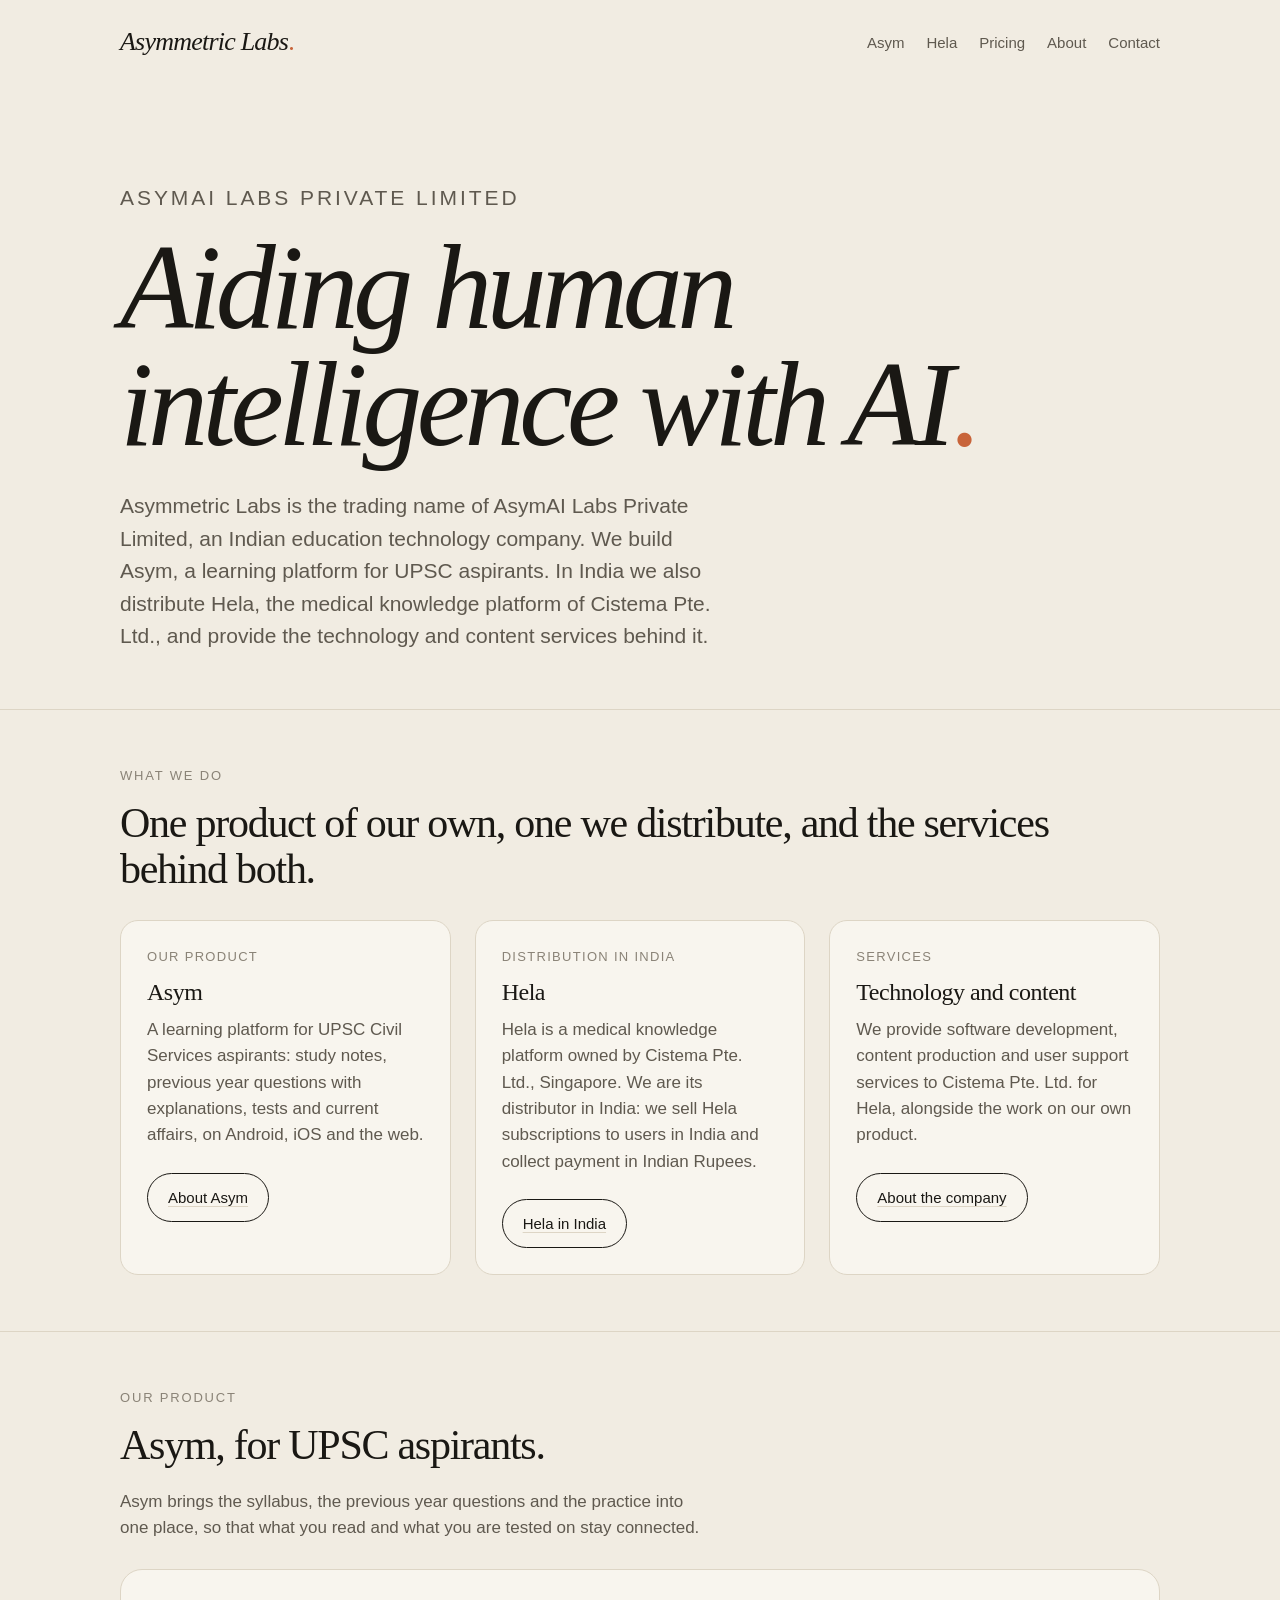
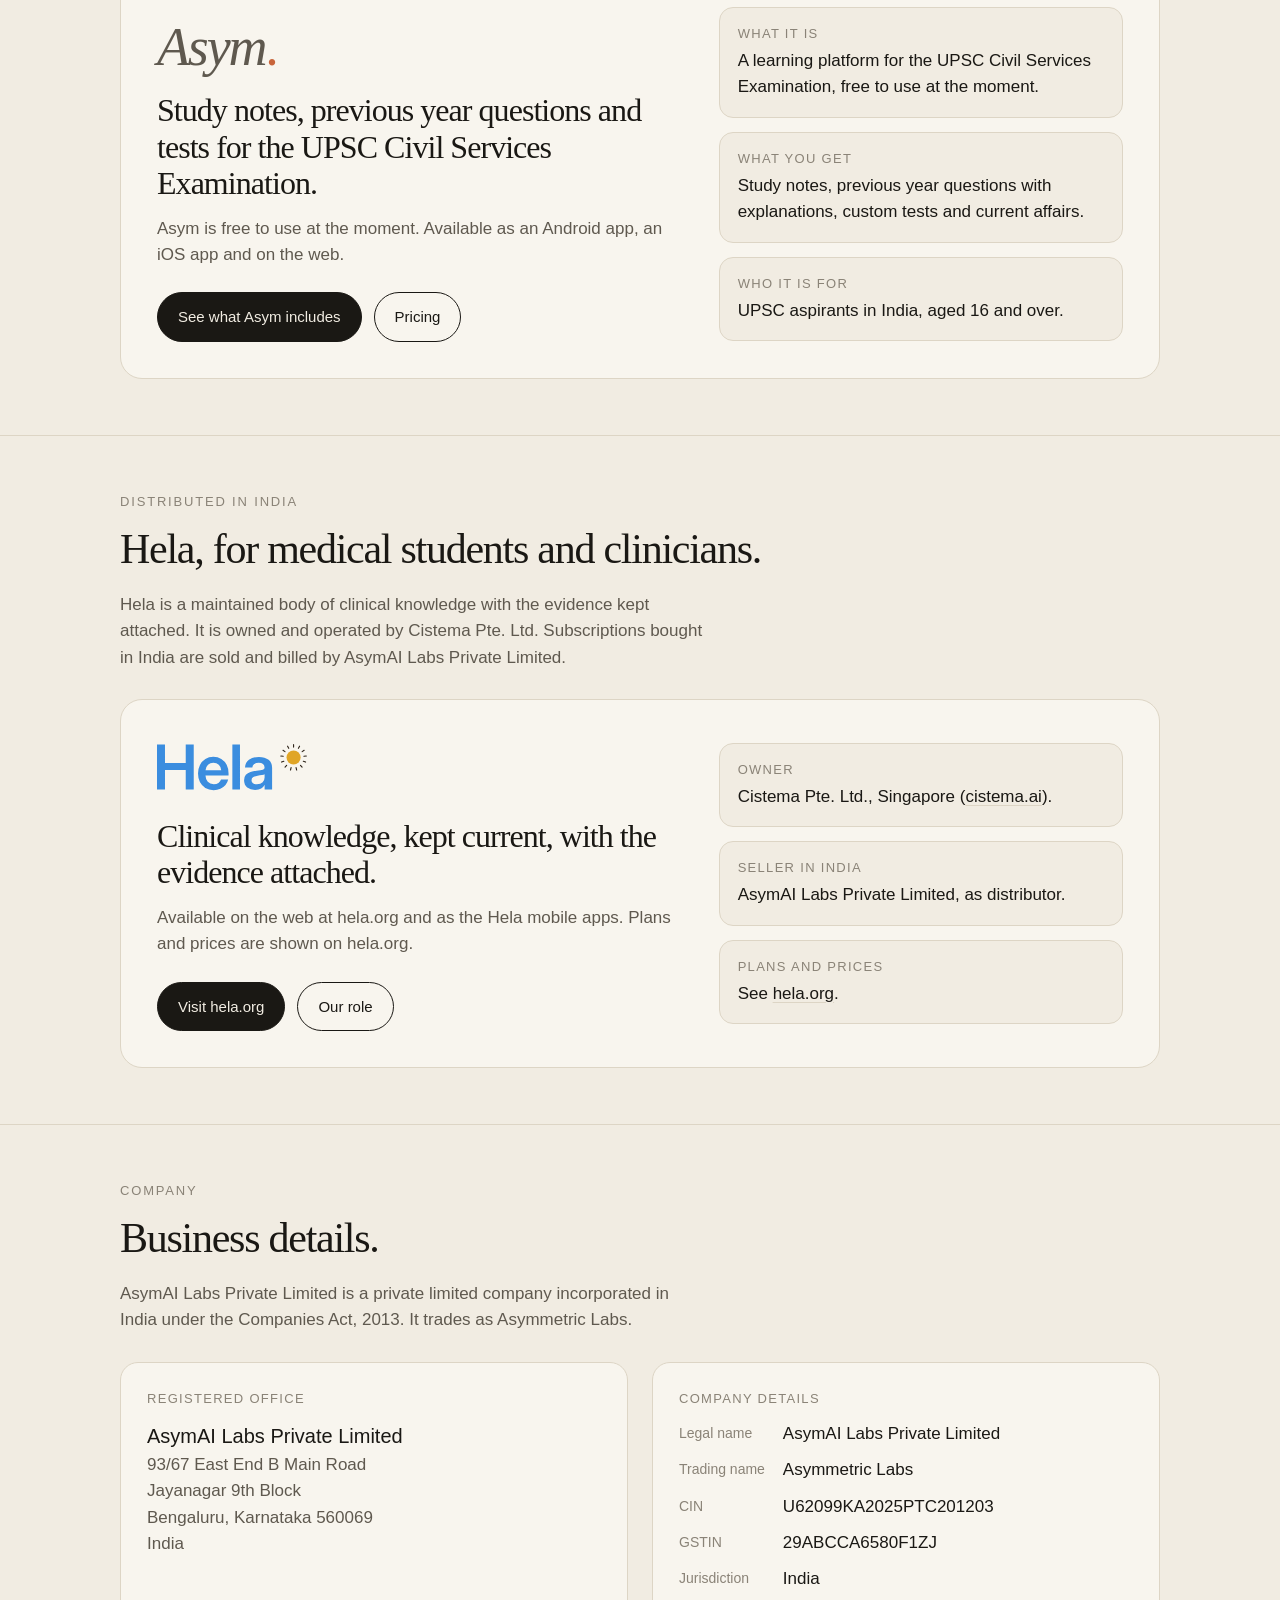
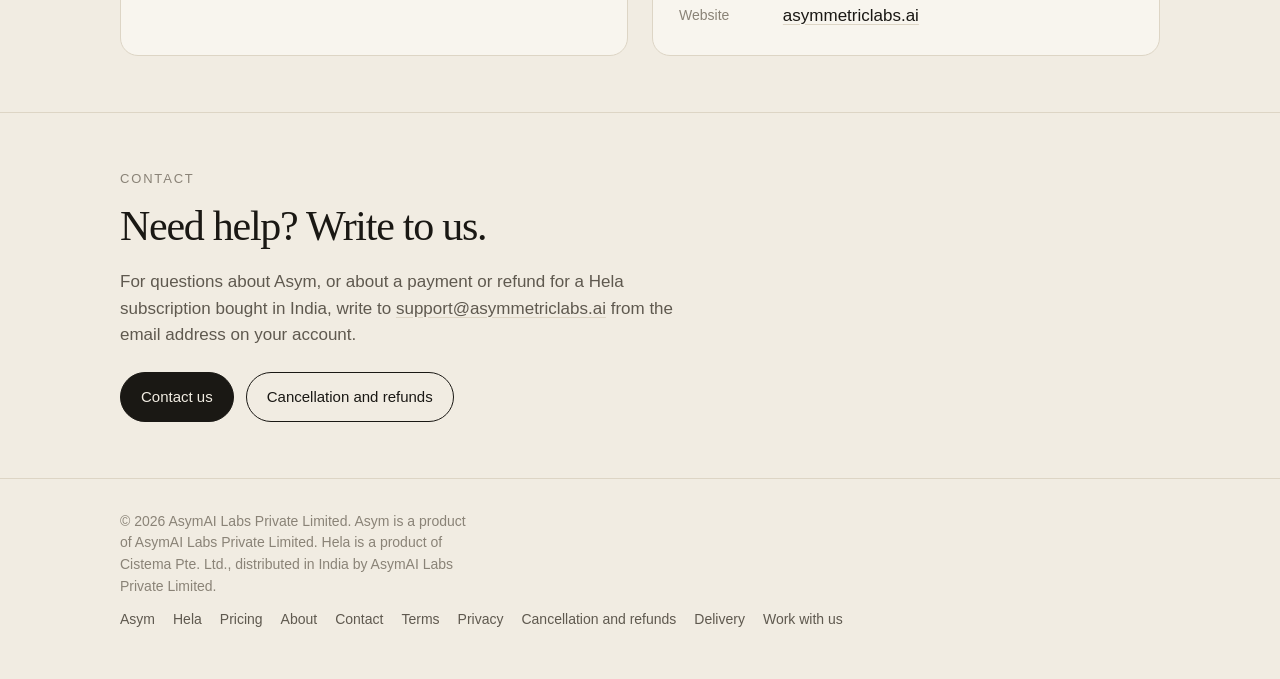
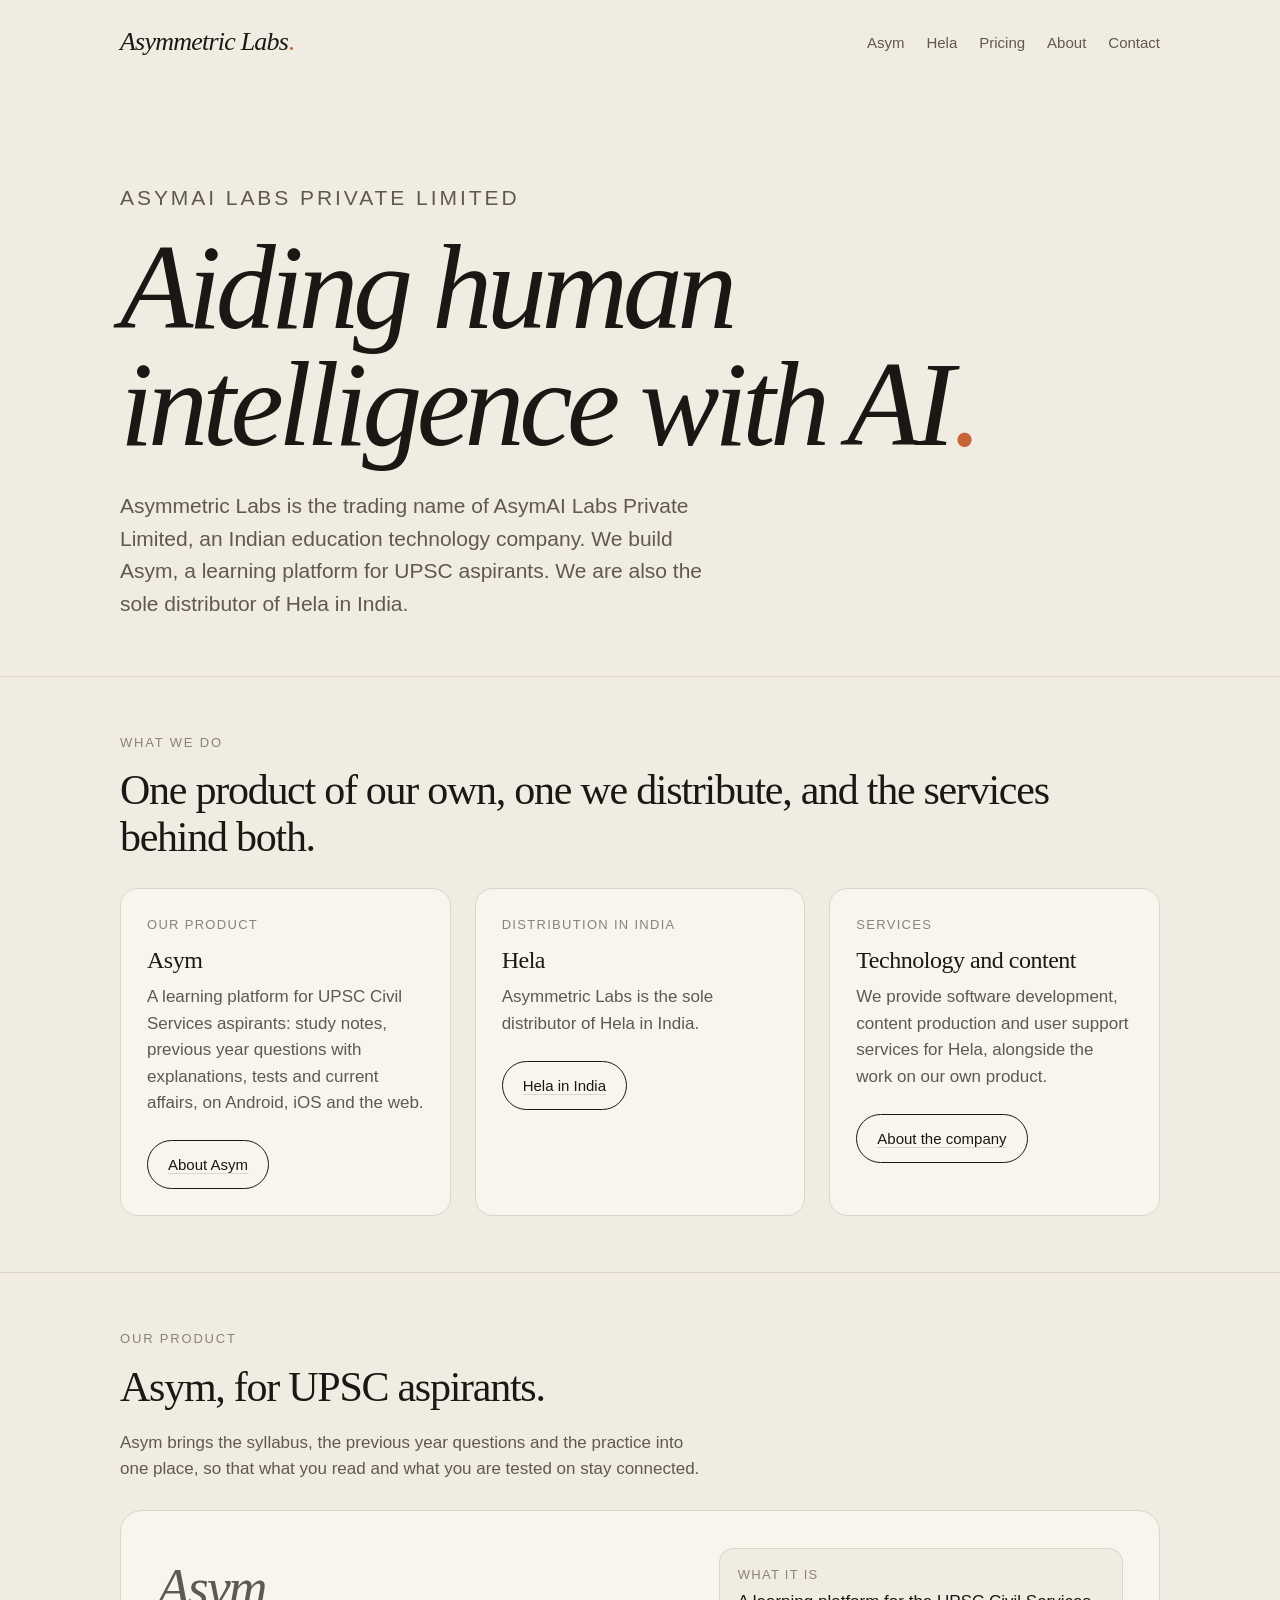
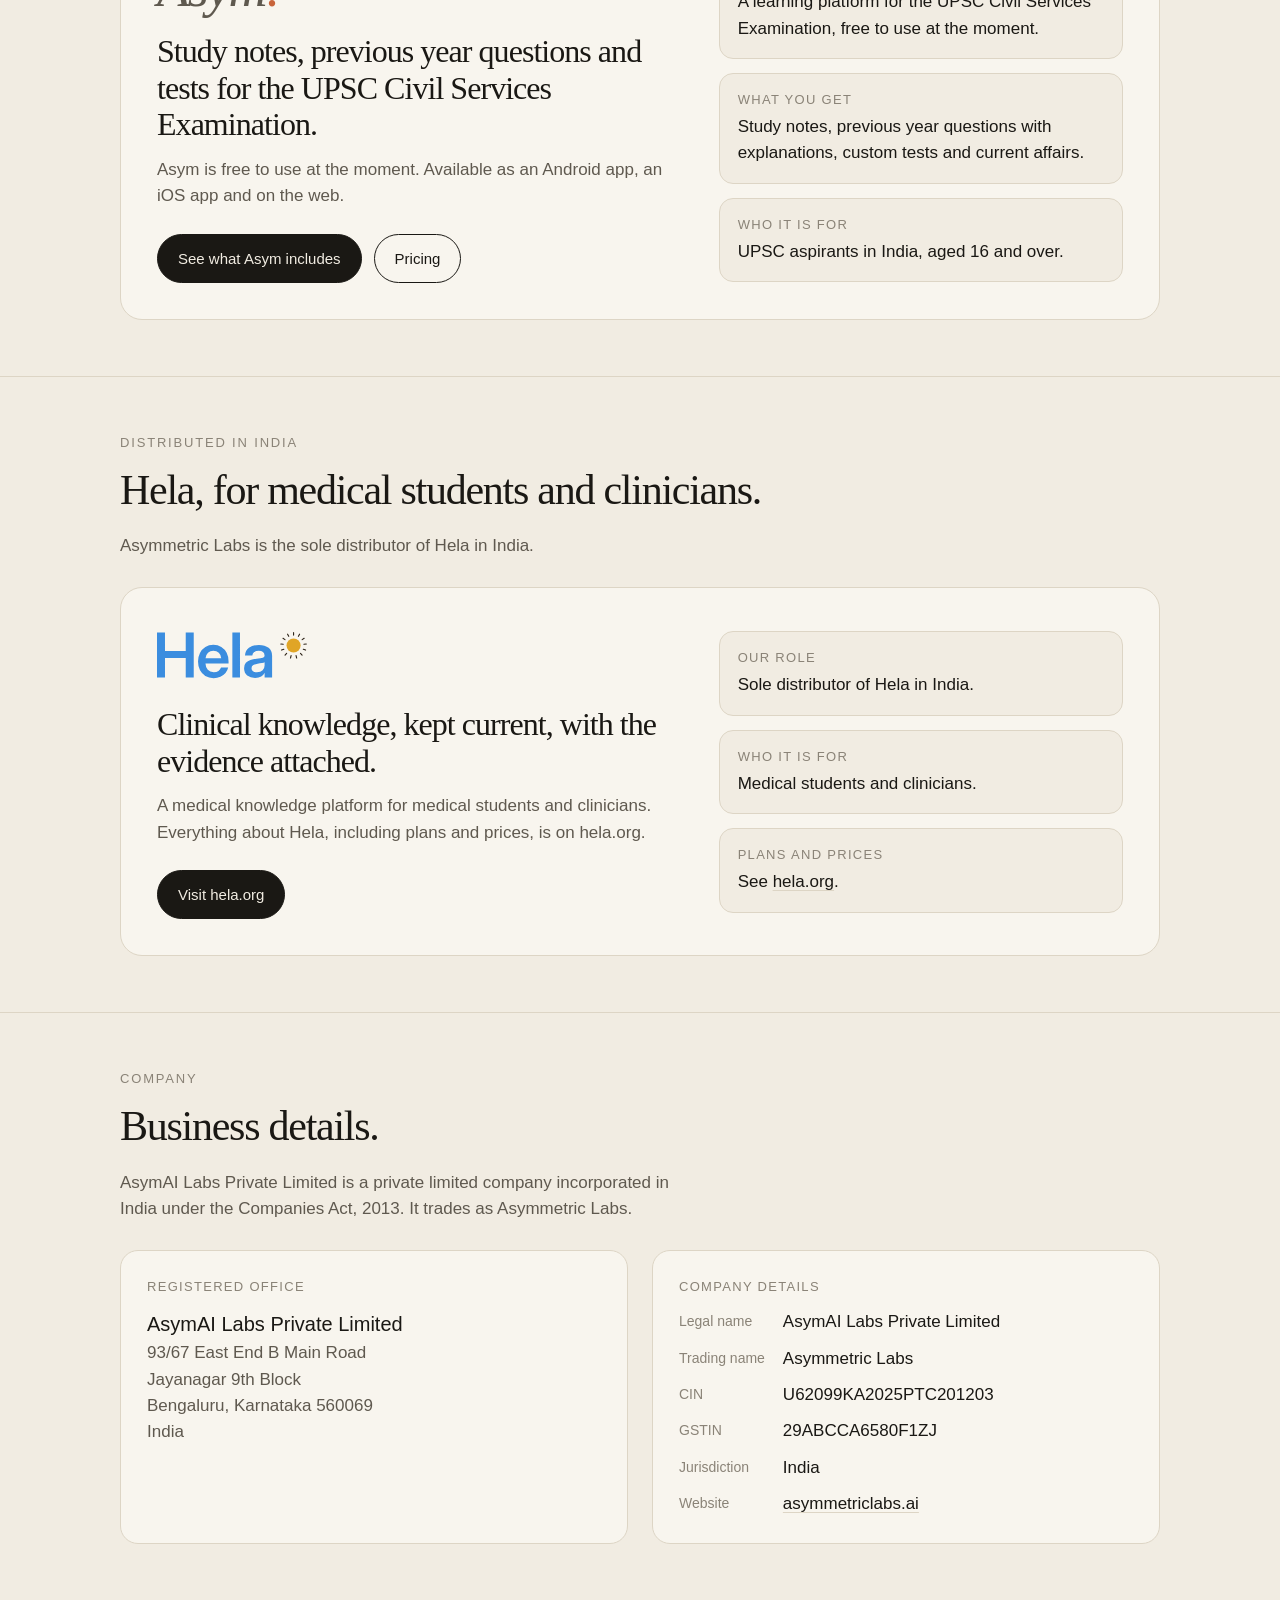
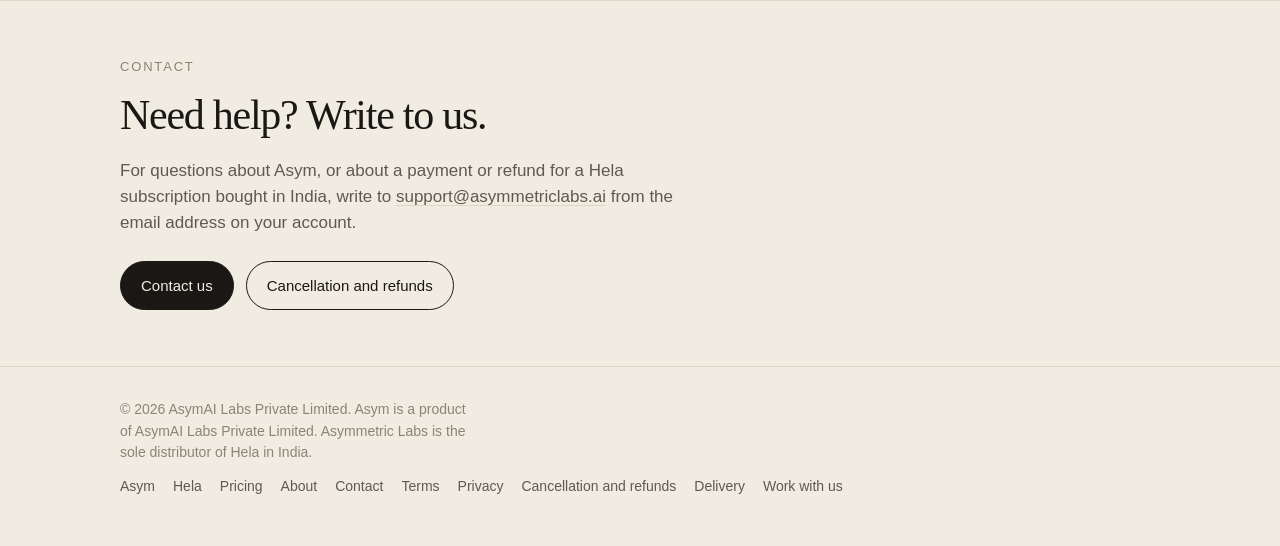
